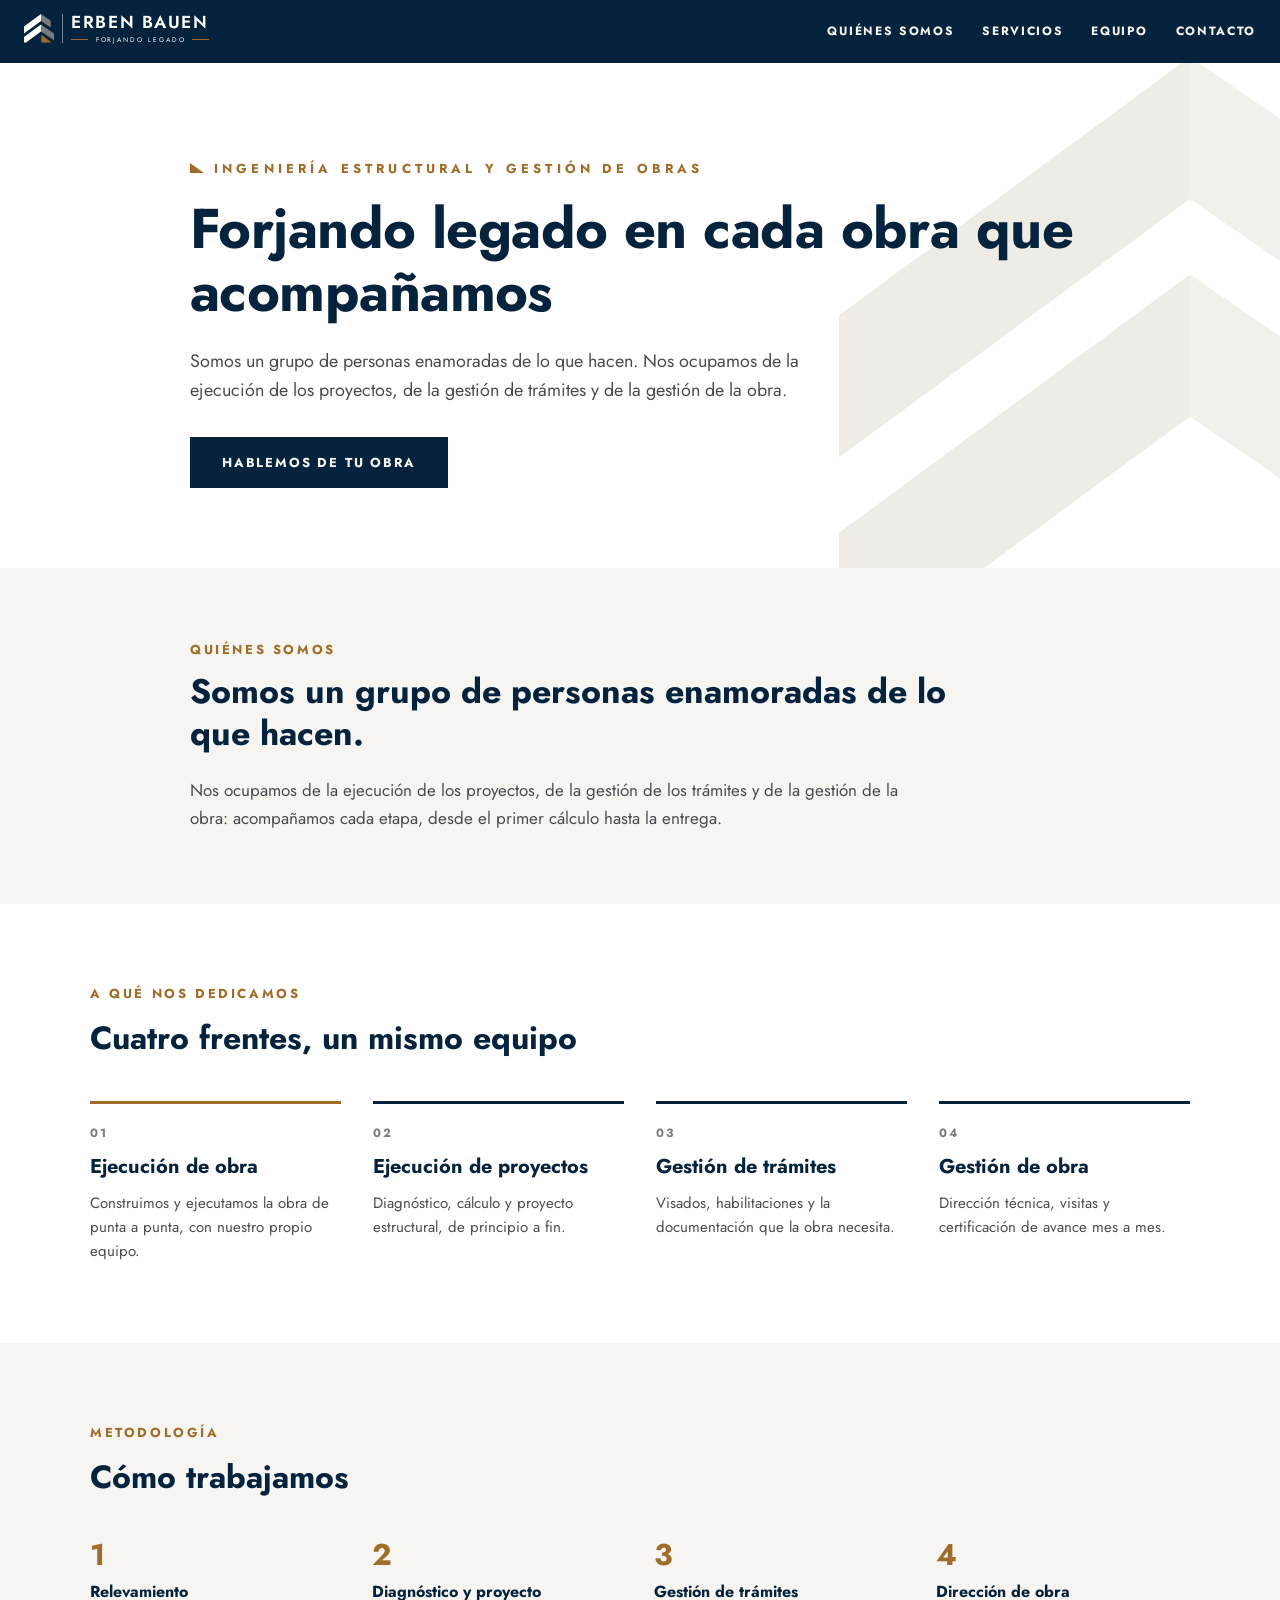
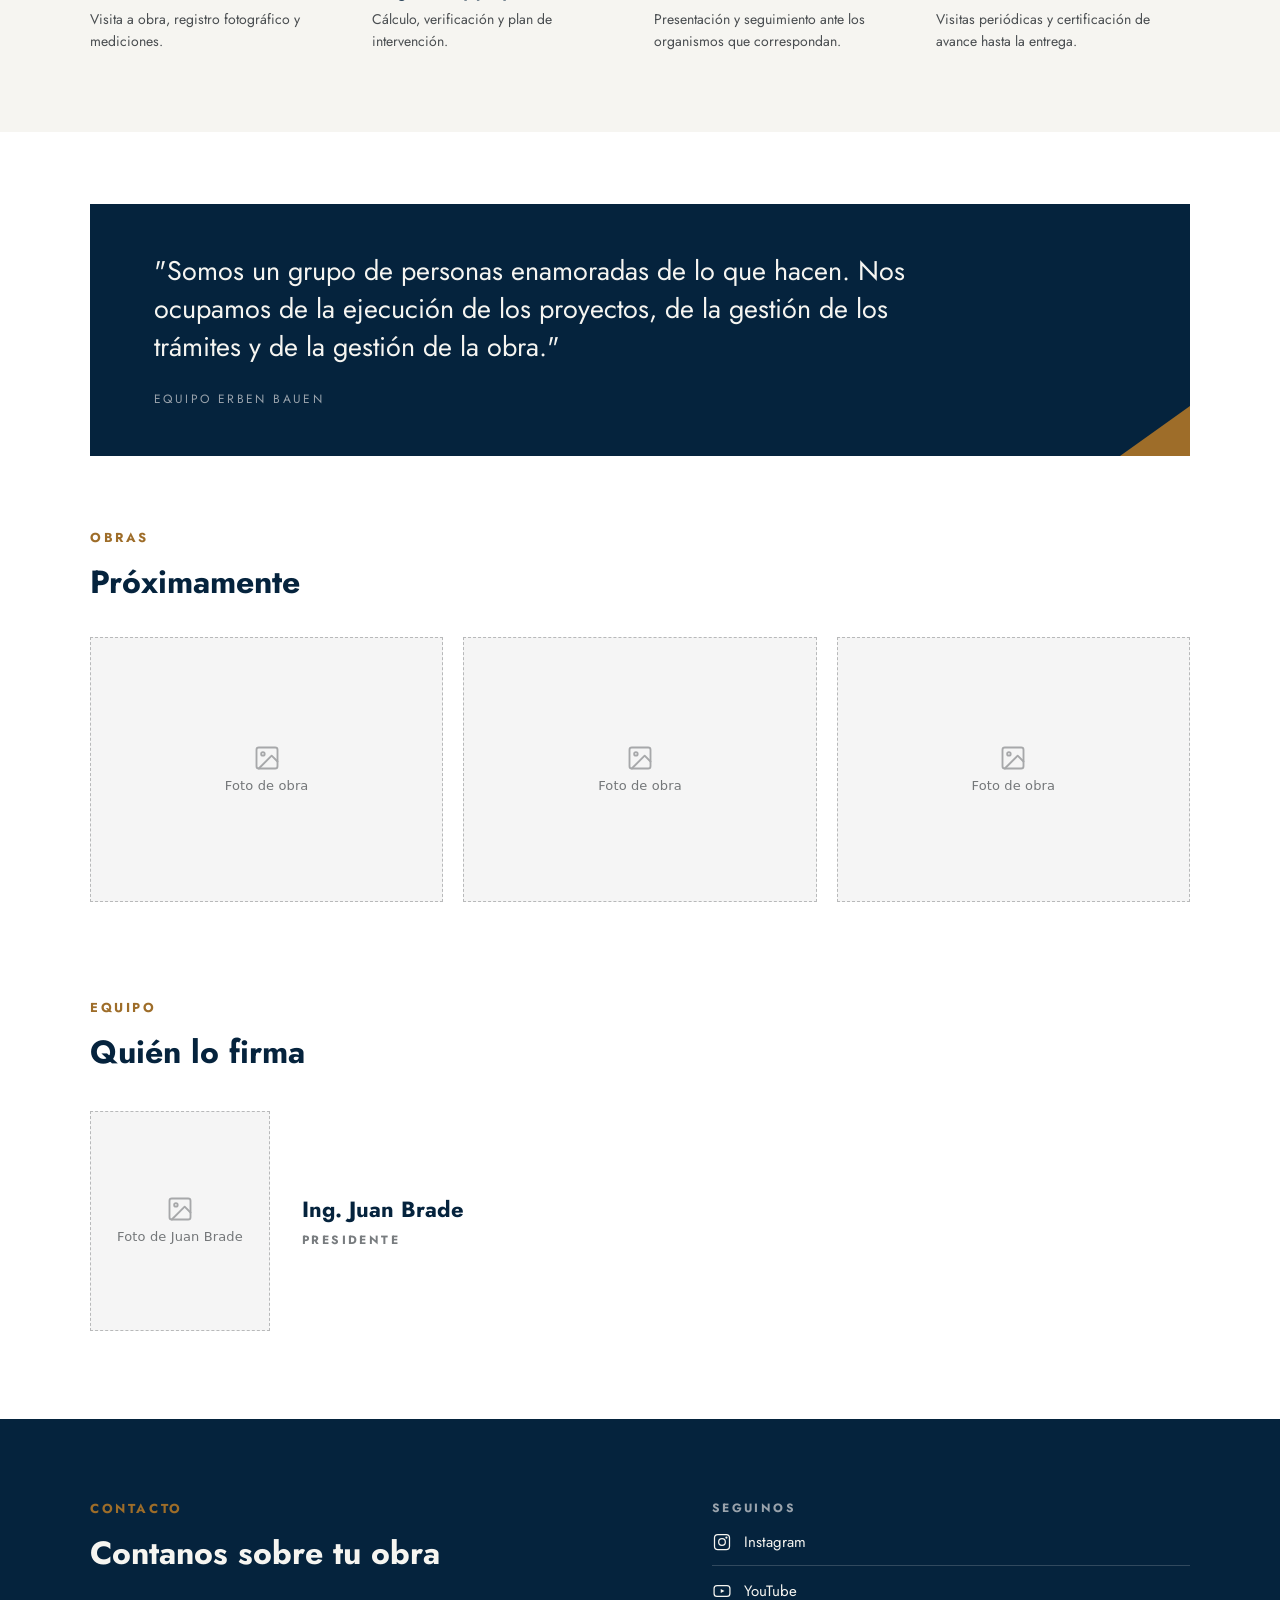
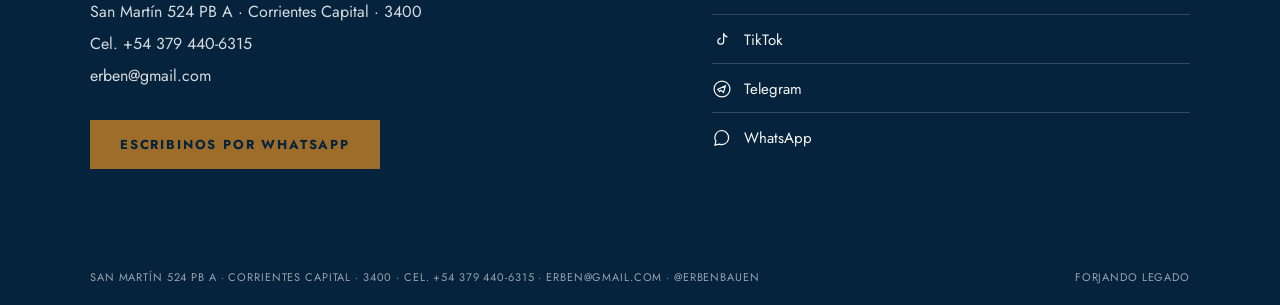
==== index.html @ 11b2f8a3 "Landing page de Erben Bauen" ====
<!DOCTYPE html>
<html>
<head>
  <meta charset="utf-8">
  <title>Bundled Page</title>
  <style>
    * { margin: 0; padding: 0; box-sizing: border-box; }
    body { background: #05233D; display: flex; align-items: center; justify-content: center; min-height: 100vh; font-family: -apple-system, BlinkMacSystemFont, sans-serif; }
    #__bundler_loading { position: fixed; bottom: 20px; right: 20px; font: 13px/1.4 -apple-system, BlinkMacSystemFont, sans-serif; color: #666; background: #fff; padding: 8px 14px; border-radius: 8px; box-shadow: 0 1px 4px rgba(0,0,0,0.12); z-index: 10000; }
    #__bundler_thumbnail { position: fixed; inset: 0; width: 100%; height: 100%; display: flex; align-items: center; justify-content: center; background: #05233D; z-index: 9999; }
    #__bundler_thumbnail svg { width: 100%; height: 100%; object-fit: contain; }
    #__bundler_placeholder { color: #999; font-size: 14px; }
  </style>
  <noscript>
    <style>#__bundler_loading { display: none; }</style>
    <div style="position:fixed;bottom:12px;left:12px;font:13px/1.4 -apple-system,BlinkMacSystemFont,sans-serif;color:#999;background:rgba(255,255,255,0.9);padding:6px 12px;border-radius:6px;box-shadow:0 1px 4px rgba(0,0,0,0.08);z-index:10000;">
      This page requires JavaScript to display.
    </div>
  </noscript>
</head>
<body>
  <div id="__bundler_thumbnail">
  <svg viewBox="0 0 288 273" xmlns="http://www.w3.org/2000/svg">
    <rect width="288" height="273" fill="#05233D"></rect>
    <g transform="translate(48 34) scale(0.66)">
      <path d="M163 0 L0 120 L0 186 L163 66 Z" fill="#FFFFFF"></path>
      <path d="M163 0 L257 64.5 L257 130.5 L163 66 Z" fill="#787C7F"></path>
      <path d="M163 101 L0 221 L0 273 L19 273 L163 167 Z" fill="#FFFFFF"></path>
      <path d="M163 101 L288 186.8 L288 252.8 L163 167 Z" fill="#787C7F"></path>
      <path d="M166 200 L166 273 L263 273 Z" fill="#9E6D29"></path>
    </g>
  </svg>
</div>
  <div id="__bundler_loading">Unpacking...</div>

  <script>
    
document.addEventListener('DOMContentLoaded', async function() {
  const loading = document.getElementById('__bundler_loading');
  function setStatus(msg) { if (loading) loading.textContent = msg; }

  const FONT_MIME = /^(font[/]|application[/](x-)?font-|application[/]vnd\.ms-fontobject)/i;
  const MIME_TOKEN = /^[\w.+-]+[/][\w.+-]+$/;
  function toBase64(bytes) {
    let bin = '';
    for (let i = 0; i < bytes.length; i += 0x8000) {
      bin += String.fromCharCode.apply(null, bytes.subarray(i, i + 0x8000));
    }
    return btoa(bin);
  }

  // Error sink persists across replaceWith since it's on window, not the DOM.
  window.addEventListener('error', function(e) {
    // Failed resource loads (CSP-blocked links, scripts, images) fire plain
    // events at the element — warn only; real JS errors carry message/error.
    if (!e.message && !e.error && e.target && e.target !== window) {
      console.warn('[bundle] resource failed to load:',
        e.target.tagName, String(e.target.src || e.target.href || ''));
      return;
    }
    var p = document.body || document.documentElement;
    var d = document.getElementById('__bundler_err') || p.appendChild(document.createElement('div'));
    d.id = '__bundler_err';
    d.style.cssText = 'position:fixed;bottom:12px;left:12px;right:12px;font:12px/1.4 ui-monospace,monospace;background:#2a1215;color:#ff8a80;padding:10px 14px;border-radius:8px;border:1px solid #5c2b2e;z-index:99999;white-space:pre-wrap;max-height:40vh;overflow:auto';
    d.textContent = (d.textContent ? d.textContent + String.fromCharCode(10) : '') +
      '[bundle] ' + (e.message || e.type) +
      (e.filename ? ' (' + e.filename.slice(0, 60) + ':' + e.lineno + ')' : '');
  }, true);

  try {
    const manifestEl = document.querySelector('script[type="__bundler/manifest"]');
    const templateEl = document.querySelector('script[type="__bundler/template"]');
    if (!manifestEl || !templateEl) {
      setStatus('Error: missing bundle data');
      console.error('[bundler] Missing script tags — manifestEl:', !!manifestEl, 'templateEl:', !!templateEl);
      return;
    }

    const manifest = JSON.parse(manifestEl.textContent);
    let template = JSON.parse(templateEl.textContent);

    // Nested page bundles (iframe targets). Each ships ONCE, in the ROOT
    // document's manifest; frame srcs carry an about:blank#<uuid> marker
    // instead of a substitutable uuid. Every document mints the blobs for
    // its OWN frames — from local text at the root, or text obtained from
    // its DIRECT parent over the relay protocol below — so each frame
    // navigation stays same-origin with its initiator and a deduped page
    // loads at any depth on any host, including a file:// download's
    // opaque origins (where a blob minted by one document cannot be
    // navigated to by another).
    const pageOrderEl = document.querySelector('script[type="__bundler/page_order"]');
    const pageOrder = pageOrderEl ? JSON.parse(pageOrderEl.textContent) : [];
    const pageSet = new Set(pageOrder);
    const pageTexts = {};

    // ── Nested-page text protocol (parent-chain relay) ──
    // Page bundles ship once, in the ROOT document's manifest. Every
    // document mints the blobs for its OWN frames, obtaining page text
    // through a strict parent-chain relay: a document only ever SENDS to
    // its direct parent (which, for every document the publisher's own
    // runtime minted, is another publisher document) and only ACCEPTS
    // text from that direct parent; requests from below are honored only
    // for the document's own child frames, and the ROOT never sends
    // upward at all. That last rule is load-bearing: the artifact host's
    // frame-ancestors allows claude.ai (and friends) to frame an
    // artifact, so window.top can be a FOREIGN document — a top-addressed
    // protocol would hand page uuids to that ancestor and accept forged
    // "page text" from it, minting attacker HTML as an artifact-origin
    // blob document. The chain never touches the ancestor: requests stop
    // at the root, replies are origin-addressed per hop (never '*' when
    // an origin exists), and both directions are origin-gated (on https
    // a foreign sender's origin can never equal this document's; in
    // opaque contexts — file:// — everything serializes as 'null', where
    // an embedded EXTERNAL frame still fails the gate by carrying its
    // own real origin, and a sandboxed child of such a frame is excluded
    // by the own-child-frames check plus uuid unguessability). Shape is
    // deny-by-default: one request form, one reply form, no error
    // replies.
    // window.origin is the SERIALIZED SECURITY origin ('null' in opaque
    // contexts such as a sandboxed preview iframe) — location.origin is
    // computed from the URL and stays 'https://…' even when the document
    // is sandboxed, which would misgate every opaque chain.
    const OWN_TARGET = /^https?:[/][/]/.test(window.origin || '')
      ? window.origin
      : '*';
    function trustedOrigin(e) {
      if (e.origin === window.origin) return true; // https chains; opaque==opaque
      // file:// trees: Chrome serializes the file document's origin as
      // 'file://' while the blob: documents it mints serialize as 'null',
      // so the two legitimate shapes can never string-match — accept the
      // pair in both directions. https origins never serialize as either,
      // and sender identity (own child frame / direct parent) is checked
      // separately.
      return (
        (e.origin === 'null' &&
          (window.origin === 'file://' ||
            window.location.protocol === 'file:')) ||
        (/^file:/.test(e.origin) && window.origin === 'null')
      );
    }
    // Non-empty only in the root document (nested bundles ship an empty
    // island), so it doubles as the root marker: the root answers from
    // local text and treats a miss as authoritative — never relaying to
    // its (possibly foreign) parent.
    const isPageRoot = pageOrder.length > 0;
    const blobUrls = {};
    const resourceBlobs = {};
    const UUID_SHAPE = /^[0-9a-f]{8}-[0-9a-f]{4}-[0-9a-f]{4}-[0-9a-f]{4}-[0-9a-f]{12}$/;
    const pendingFrames = {}; // uuid -> [{el, frag}] awaiting text for own frames
    const pendingRelays = {}; // uuid -> [childWindow] awaiting text to pass down
    function mountPage(el, frag, text) {
      const pageBlob = new Blob([text], { type: 'text/html' });
      const u = URL.createObjectURL(pageBlob);
      resourceBlobs[u] = pageBlob;
      el.src = u + frag;
    }
    function deliverPage(uuid, text) {
      const frames = pendingFrames[uuid];
      delete pendingFrames[uuid];
      if (frames) for (const f of frames) mountPage(f.el, f.frag, text);
      const relays = pendingRelays[uuid];
      delete pendingRelays[uuid];
      if (relays) {
        for (const cw of relays) {
          try { cw.postMessage({ __bundler_page: uuid, __bundler_text: text }, OWN_TARGET); } catch (err) { /* gone */ }
        }
      }
    }
    function ownFrameWindows() {
      const out = [];
      for (const f of Array.from(document.querySelectorAll('iframe'))) {
        try { if (f.contentWindow) out.push(f.contentWindow); } catch (err) { /* detached */ }
      }
      return out;
    }
    window.addEventListener('message', function (e) {
      const d = e.data;
      if (!d || typeof d !== 'object' || !e.source) return;
      // Origin gate first; the structural checks below (own-child-frames
      // for requests, direct-parent + solicited-uuid for replies, the
      // root's never-relay rule) are what hold in fully opaque chains
      // where origin strings can't discriminate — a sandboxed root's
      // FOREIGN wrapper still fails all three even though both serialize
      // as real-vs-'null' rather than matching.
      if (!trustedOrigin(e)) return;
      if (typeof d.__bundler_need === 'string' && UUID_SHAPE.test(d.__bundler_need)) {
        // Requests are honored only for this document's own child frames.
        if (ownFrameWindows().indexOf(e.source) < 0) return;
        const uuid = d.__bundler_need;
        const text = pageTexts[uuid];
        if (typeof text === 'string') {
          try { e.source.postMessage({ __bundler_page: uuid, __bundler_text: text }, OWN_TARGET); } catch (err) { /* gone */ }
          return;
        }
        if (isPageRoot || window.parent === window) return; // authoritative miss
        const waiting = pendingRelays[uuid];
        if (waiting) {
          if (waiting.indexOf(e.source) < 0) waiting.push(e.source);
          return;
        }
        // Never-answered uuids would otherwise accumulate forever under a
        // request spray; past the cap (far above any real page count) new
        // relays are dropped rather than remembered.
        if (Object.keys(pendingRelays).length >= 128) return;
        pendingRelays[uuid] = [e.source];
        window.parent.postMessage({ __bundler_need: uuid }, OWN_TARGET);
      } else if (
        typeof d.__bundler_page === 'string' &&
        UUID_SHAPE.test(d.__bundler_page) &&
        typeof d.__bundler_text === 'string'
      ) {
        // The shape test is load-bearing beyond tidiness: the solicited
        // check below uses the in operator, which matches prototype keys
        // ('__proto__', 'constructor') — an unshaped key would reach
        // deliverPage and throw, painting the error banner.
        // Text is accepted only from the direct parent — the document
        // that minted this one.
        if (e.source !== window.parent || window.parent === window) return;
        if (!(d.__bundler_page in pendingFrames) && !(d.__bundler_page in pendingRelays)) return;
        deliverPage(d.__bundler_page, d.__bundler_text);
      }
    });

    const uuids = Object.keys(manifest);
    setStatus('Unpacking ' + uuids.length + ' assets...');

    await Promise.all(uuids.map(async (uuid) => {
      const entry = manifest[uuid];
      try {
        const binaryStr = atob(entry.data);
        const bytes = new Uint8Array(binaryStr.length);
        for (let i = 0; i < binaryStr.length; i++) bytes[i] = binaryStr.charCodeAt(i);

        let finalBytes = bytes;
        if (entry.compressed) {
          if (typeof DecompressionStream !== 'undefined') {
            const ds = new DecompressionStream('gzip');
            const writer = ds.writable.getWriter();
            const reader = ds.readable.getReader();
            writer.write(bytes);
            writer.close();
            const chunks = [];
            let totalLen = 0;
            while (true) {
              const { done, value } = await reader.read();
              if (done) break;
              chunks.push(value);
              totalLen += value.length;
            }
            finalBytes = new Uint8Array(totalLen);
            let offset = 0;
            for (const chunk of chunks) { finalBytes.set(chunk, offset); offset += chunk.length; }
          } else {
            console.warn('DecompressionStream not available, asset ' + uuid + ' may not render');
          }
        }

        if (pageSet.has(uuid)) {
          pageTexts[uuid] = new TextDecoder().decode(finalBytes);
          return;
        }
        if (FONT_MIME.test(entry.mime) && MIME_TOKEN.test(entry.mime)) {
          // Strict artifact hosts allow font-src data: but not blob:.
          blobUrls[uuid] = 'data:' + entry.mime + ';base64,' +
            (entry.compressed ? toBase64(finalBytes) : entry.data);
        } else {
          const blob = new Blob([finalBytes], { type: entry.mime });
          blobUrls[uuid] = URL.createObjectURL(blob);
          resourceBlobs[blobUrls[uuid]] = blob;
        }
      } catch (err) {
        console.error('Failed to decode asset ' + uuid + ':', err);
        const blob = new Blob([], { type: entry.mime });
        blobUrls[uuid] = URL.createObjectURL(blob);
        resourceBlobs[blobUrls[uuid]] = blob;
      }
    }));

    const extResEl = document.querySelector('script[type="__bundler/ext_resources"]');
    const extResources = extResEl ? JSON.parse(extResEl.textContent) : [];
    const resourceMap = {};
    for (const entry of extResources) {
      if (blobUrls[entry.uuid]) resourceMap[entry.id] = blobUrls[entry.uuid];
    }

    // Artifact-host CSP (connect-src 'self') refuses fetch() of blob: URLs —
    // consumers read these Blobs directly. Survives the swap like the error sink.
    window.__resourceBlobs = resourceBlobs;

    setStatus('Rendering...');
    // Page uuids have no blob here — they ride inside about:blank#<uuid>
    // frame markers the pass below resolves after the swap.
    for (const uuid of uuids) {
      if (pageSet.has(uuid)) continue;
      template = template.split(uuid).join(blobUrls[uuid]);
    }

    // Strip integrity + crossorigin — blob URLs from a file:// document inherit
    // a null origin, so crossorigin forces a CORS fetch that SRI then rejects.
    // The manifest bytes are ours; SRI protects against CDN compromise, not this.
    template = template.replace(/\s+integrity="[^"]*"/gi, '').replace(/\s+crossorigin="[^"]*"/gi, '');

    const resourceScript = '<script>window.__resources = ' +
      JSON.stringify(resourceMap).replace(/<\//g, '<\\/') +
      ';</' + 'script>';
    // Inject after <head> so the DOCTYPE stays first; prepending the script
    // would push the parser into quirks mode. DOMParser always emits a <head>
    // (synthesizing one if the source HTML omitted it) but may carry
    // attributes through, so match the full opening tag. slice() rather than
    // replace() keeps us clear of $-pattern substitution in resourceScript.
    const headOpen = template.match(/<head[^>]*>/i);
    if (headOpen) {
      const i = headOpen.index + headOpen[0].length;
      template = template.slice(0, i) + resourceScript + template.slice(i);
    }

    // Parse the template and swap the root element. Scripts inserted via
    // DOMParser/replaceWith are inert per spec — re-create each with
    // createElement so they execute, awaiting onload for src scripts to
    // preserve ordering (React before ReactDOM before Babel before text/babel).
    const doc = new DOMParser().parseFromString(template, 'text/html');
    document.documentElement.replaceWith(doc.documentElement);

    // Resolve page-frame markers: mint this document's own blob for each
    // framed page — from local text when this is the root, otherwise by
    // asking the direct parent over the relay protocol above. An
    // unanswered request leaves the frame on about:blank, the same
    // degraded state as a refused embed.
    {
      const MARKER = /^about:blank#([0-9a-f]{8}-[0-9a-f]{4}-[0-9a-f]{4}-[0-9a-f]{4}-[0-9a-f]{12})(#.*)?$/;
      const needed = [];
      for (const el of Array.from(document.querySelectorAll('iframe'))) {
        const m = MARKER.exec(el.getAttribute('src') || '');
        if (!m) continue;
        const text = pageTexts[m[1]];
        if (typeof text === 'string') {
          mountPage(el, m[2] || '', text);
        } else if (window.parent !== window && !isPageRoot) {
          const had = pendingFrames[m[1]];
          (pendingFrames[m[1]] = had || []).push({ el: el, frag: m[2] || '' });
          if (!had) needed.push(m[1]);
        }
      }
      for (const uuid of needed) {
        window.parent.postMessage({ __bundler_need: uuid }, OWN_TARGET);
      }
    }

    const dead = Array.from(document.scripts);
    for (const old of dead) {
      const s = document.createElement('script');
      for (const a of old.attributes) s.setAttribute(a.name, a.value);
      s.textContent = old.textContent;
      // text/babel scripts with a src: read and inline. transformScriptTags
      // does XHR against the src, but blob:null/ from a file:// origin is
      // silently dropped. Inlining makes it a plain inline babel script,
      // which transformScriptTags handles unconditionally.
      if ((s.type === 'text/babel' || s.type === 'text/jsx') && s.src) {
        const pre = resourceBlobs[s.src.split('#')[0]];
        s.textContent = pre ? await pre.text() : await (await fetch(s.src)).text();
        s.removeAttribute('src');
      }
      const p = s.src ? new Promise(function(r) { s.onload = s.onerror = r; }) : null;
      old.replaceWith(s);
      if (p) await p;
    }
    // Babel standalone auto-transforms type=text/babel on DOMContentLoaded,
    // which fired before we swapped the document. Trigger manually if present.
    if (window.Babel && typeof window.Babel.transformScriptTags === 'function') {
      window.Babel.transformScriptTags();
    }
  } catch (err) {
    setStatus('Error unpacking: ' + err.message);
    console.error('Bundle unpack error:', err);
  }
});

  </script>

  <script type="__bundler/manifest">
{"9b14d7b0-ea0e-49e1-b994-668e020258f6":{"mime":"text/html","compressed":true,"data":"H4sIAAAAAAAACu1Ze2/jNhL/359iqutVSWHZkh+yI1vJ5bW7KLJJsd27w7UoFrRES2xoUifSjt3E3/3AhxUr62wu1yBocQ3giDOcN2d+kuzxV2dXpx//[base64]/xky0p5xJ0UqEcF7JYcIpL1/Vo1wVPCtRka9e06soUEJY9pou8XSKk1c6TWNy42q723+z6U+p+DSZs5Tih/PypYxyKQsRtW1DZ5xnFKOCiFbCZ+1EiM7RFM0IXcXfcSGjmyyXf+v6/qjn+6O+749C3x8NfP+blIiColUsblDhmBG105iSBWi3sWOFIsIoYdibUrwcAaIqUSLxTEQJZhKXI/hlLiSZrjyLHhVfBemZeCL3FDM5L1fwlsucJG7TVRG6TYGY8AQuydTKC/Irjm5voeRcfr+E9bpYjkAHkGOS5TJSwNMAGIvEI1NYIDrHsXN7C0T8IFFyjVNYrx3ICZNeQVGCc05TXHoLRLWYLOdYSRw2AAB25WsSVf+9lJQ4kYSzKOF0PmO7889QEfmtbh/PrFUV3SIDhasnfBk7PvjQGQ6hM+g6YKBVhTJD5fU/TbQ6tYr5TjMfhDWhPLkeAV/gckr5TbQggkworlwCjAskc0hj530QdsGHCx+CjrkMQ7hQzDCEHx2YEmqKkRzrUozbSvMLhjr9AYS9Vt+sgq6vlrvsnfwX9gI/UDF1OuYy6MJFcGCvajscPD9GbVOVOBiGraFZdvodtdxp8+k4Q+j4vtIOTWidsKsXNTNvd5gZt8Uiq4gX7K8eno1M90SB7/91++C3vOghujGjosYdKJYSl55F6shv+QfKkL5DqUFLPuKlhPV6BDc5kVgL4ojxmxIV2zMZKC2Jl9IjLFVjbiw5h+cfTs4v4eT47+eX43ZKFltxPZxRQXmG2HMG9Kky/k/1+qxmFC+jYAQbhFGQM0HJdVbyOUt1kT7MKbaHXUvxS+Xv7Sx/V4V1X1a/1XvGcdTr31Xlf3P14bvjy7MruDh/e3x29VR8vyXVh8fb1ud73/jVbrWsRHYj9jtekl85k4i+DGg/3g293p/o/Cc6fwGdLVAUVRcJTKeRkCWWSf7ZjJyRxecj8mywt0Cl5r9AaUpY5lE81cgabrXr6wH87xfMO38QMO8O/3/R/D0qr68YXT0Ly18fil8IiF8Whl8ehF8egl8AgCv4vW8l213jtv1iyL5ly1WBY0dNiN5wIEUSeWni2X1NFiUvROzcfvPvOZejr4sSq1YyVGS5uo0sqxf6TbM0jWTZnaG/tnyKVnwu6xZwSiQvLc+y2HxmVlaPFwrZhRX6yVyFeSGtCebVI0+NrbrZrH62nBRP0ZzKmttdBqX4uCpwTcy1cu6de+/OvXOVE9eIbPKVnOEXylaDXk2M3tfYchharGoMDYs1TsZp+nQlPne2qw5ayr1zdSDunavcu3eudureucrVg3poqNnqmMeLQlg9tXqUQdDfWCRswwsrJ0vLCv1NQ84ZqWdYLJ9Kj81nE1zW4zc35SeDn3BO8UZuZwIKph93XdPXYJ5wJiR8vLo8/wFiuG2AvQnCLaAI3L/4/U63e+Y2YaKo3kHvrO+7TcgUdXAennUO3Ka+IdaEyznFNYmULBQ9GA5OB29cWDcbAPp0K0dv9N/GkRV8zFEl/IijMpugvU6/39x8Wr3+vnWrmimC3flVVFajHs2vYtj8LG0c6XZ9JL+KymrUo/lVDOvI0saRmof7jKpSTGrU7kJWjMdOzNKwbqxHjUZCkRBwymcFZ5hJwEuJWSrg7PSCZyTR/VNiluLyH4iKvX3NUC2lmsxgNMQgcyJa+h7Qsry7O6jAb7SloqR1b/60paOw72elondaul+3lcxjRwyXes72tjQrlICjI9jbxBPHsI23cAShDxEEQX9/f9tuiSThEMO23iZoOAK/1VVqfqs/NFollvOS2RLA/Red0U4LzUrs/u26LrkV473w5uGtLqrvGBshgy3RdtntO8BXcQxTRAXeiOoCReayzXsXwXsk85Z+Pt0zBf4W/NZBbwjfQuD7+9BWl42O+RZ4p5Kp4i6l5DgC2UJNSE7UYtKE5K1aZE3zPK7Wqm+b5ulYkaprm/q1TlEpWWhTa1X/dWPd2P41y/6M1Ta/sv0HhnHLqH0bAAA="},"444c4d41-3cc2-4905-aedb-a9e0668a9e6e":{"mime":"text/javascript","compressed":true,"data":"H4sIAAAAAAAACt1963rcNpLo/zwFxPHYpNRNXWI7ScttjS3JjhPJ8khyMrOSRmKT6G5KbJIm2LpE7u/bh9gn3Cc5XxXuIFuXJLPn7Jn91lGDQKFQKBQKVYXC8jJ5v/1xe//N4fYWGVbFhCRxt5rmdTqhy6yKlxfDmpH//s//IklB8qImNEnrkOzTwTTNEnKV1mNyFidGK/L0KRlMc1JNc4KVzsJvvCmjhNVVGtfe+je+H5D+a3L7DSGXUUVOTxM6/FQVJemTvcE5jeswocM0p1BGq/pm3az4sagmUSaq+8XgvEMu6E2HXEbZlCLcC3pD0pwUg3OyoYEbVW8JzacTWkWDjPZIXU1ph8RFPkxHU6vsqkpr8zd2QWYB6QHwowt6c0L6vFSjWE4HWRq/S2mWzEPQGQevU9+UtBgi8gv9PvHYzWRQZB7ZwKIl4nmkZwJa/+YbQpaXCcxRRaO4Dmv2DSHDaR7XaZGTEa33odgPkNAERshqsk/65CrNk+IqxM/[base64]/UdZUOpjX1PYSPULyAbGwgktjEJv2tAFPTSZlFNe2RJA7TPKfVj4e7Ox3x9Zz19Kg21J9hTa/rzSKvaV6Tr1/5wvA82YqPQf3AkeCvWYMdxbwc0uvaZ5UzJ0VJ892ojoExll/BTPgbvWN29K/XJ4vBxuvlkF7TGJsZ86MazZ2mOCsYJX3glTCLWP0hT+j13tD3Xi1DH6/N6RZ1+33SXYWR8t+vNGphCq3n9iXJK7pjWRpT32lMljS4o5WTMKP5qB53eF8WeyQFcCmsv6293U9AusoPQqThu6qYHNRVmo+AIB3iwRQtj+tJZnPY/2Ye/R/mSjWaKrqSjIkshr8ljhxuD8egaMJ/csiEZLTmIBP+u65u1Nh4OemTnw72PvKpxP54zRmJkf9l7Ud0OtP4ij6+fpU7nCjATa7A7d6Dr2+qKroJU4b/9XmlIPj9nYtVPDiXDJKYfCTZpw81wify59OnEkuruG/iumF/6zWWXUVZTfrkVqAzLCri8y8XpBhKFeeC3jDY+Y0xAr0ujlZOOG2eeAGCOro44WgeXZyYA3QpYsKFdoFYy2SDY+TQrIXzkvhjNMHF/Cmqx34Z1eM8mlCJIHISUpOXczZv4SpY3jQuEvp5/8NmMSmLHHa9spWtzMkaRCgay5CVWVr73rIXhGVR+gH2tF8UtWctUagfVrTMopj6y8dhEh+HIHSeLHeI5wXmJyjeEOU2tJmxeQ+KQqhRoBK8fXOwfbp5cED65Izv+SzuIsRxkSW0uh1E8cWoKqZ50ouLrKi6k/TaT3PCqtGgE0+riub1Jnwg3/+1U1dRzsoIygQhCBkUVUKr3mp5TViRpQm5B8yLlbvgdKsoSaest1Zerw+K6y5Lf0vzUU98HBTX68UlrYZZcdUbp0lCc077v13Qm2EVTSgjLO6ycZrT25W/[base64]/9AOLUqRD87jlohdyopuDf6pHNIf3jZMKsTcR0KRx1bssoSQDF5+U1+b68Xh8Wed1bXS2vl1fD52SadidFXrAyimlH/SUR4ux8Dy7fuYLlqqiS7qCi0UUP/+1CgUaxuSyTlJVZdNNLc+C47iAr4ov1qzSpx701Olkf03Q0rnurdOIKIYnnJa3qNI6ybpSlo7wH6lR3UNR1MVk3aMr58MWLjvz/8NtgvSFGsdZKB/4vfPFoKdkQABLAlNGqy1BfxTlvo8c0rygrskua3MIsdYfRJM1uenPmCKvgigm/f0Enj5qzuZvBgzlw1YVgU+jb8lpJIcGAK+Tb8loPe1ywGv8bMcmprnTWlbNilMZuNSXV6qLsAWtndFjjH7918XzSW1t9/t3z7799+fy79Ul03eUs9XIlHru4vSyvyeoKzKomwF8GKysraytiSv8yHA7F2ll70Nqx6fG8vF6/Gqc17WKlXlnR7lUVlW2SmA97eZHspjBgRj7tf/h4eAoqxc6Hj1ytSHMSlSVbvqID0JcuuqyORrRLr8uiAjWEHE/XVlafkwtKSzIo6rHAChqymzwmYPzITMtbRUdRmjMSccMbYTUtQ7K4zPf5CU3SiJRVmtdKV/tbGY0ouSWTqBqleY+shC/iybrQyghBkxjtEDSDkVvCZUGaszShPRJdFmmiK/8FMCmKuqP+Iq8Vm5BbImQAiaZ1oVstdsiiktnwZzSsaaUQJBxhvit3o+R8yuoeoddguiLdKzq4SOvu/CoKCjBFUhVld5hmNa16BGaJLKQTIHaUG8Duralgqh2gm1CQfaT7ww/MgmnUmFZ8syDhysoquwdeWlNevRsX07zukdU5YIdplnUnBcwGcMg9YEFCA5eBxaWa5jlshiZcFAapg+9KG7IzpbyfSdPnu887O6ef3ryXOrMHe29nUCQ3t1L6g0IgOG1lpthF/vFa8opZf4ZKujqiQD08pBSVaU7rkEzb1OCcApo8HGJIH76EbUcWPJ0ap4aNJ8tpWFNW+ywa0i08wPgSTmAc08yzDjF7AtvI5/0dQCiEs8nn/Q/YIZ5jBAaKgM7hWhNUHW+c45hCpXFuM/BlEk0TSQmveSZjdx/1mT5vWh0CKr4QOh1hGErEdNhWNGVhaLOBGvMgzvvzLFnc5tw3bLLWgVswBenfyR/[base64]/ooasPmwPhzSunVlX5JsOwL2C3wRU38/xZ06WyGqgmRDHErLpgIVRkvhsOjA+CungdmK1SmhGa+o0nCn27JCjE/VB8CEdRtOsZuY4d+mkmDOYxLDtEde+l+YCFzTK7dI6gh3gdhZY6PLal6TvVt4Ijy5ONkKB0brRBJj0Eg2DoHSRlYAk3DB4aYzSJVRiDtvpSlNBVB77+6i83YJvS9KkAz90y71LWlVpQhkfVeuyVj64vu3v04tNlonlBN0GJj/Zn+RiDSuaJ7Tyx77NuoGATDNGdft5lTvEWvti7HKRuAZBel1W2iD4YWv74+Hp/jZ4hP519Kb7H1H3t9MnJ+Kvle4Pp09OFpelPvTx8+7b7X1ZvbtxnCz5x+FxshRsPFm2lRp+YvQvo4x1SMMTBUiQPtEOliCsq3RiUnQB6qjdk3OI/gofwayMZmzfAys3FuHohJG4S1ZFhQAr4JGQ/VpF5a/jIqMIo2mOtzFHeNzLtNoh3dWghTvoF9InwzRPDotyh17SbPvLNMrS+ob3YCD9xRVJGSyYuT2udAj9IhxizgKv7mwoW5ElAFCUgiIaCLtKQTfy8au5kGOwYXn9ft/rGStVkAaw7fdJZaxPXn9hbv2F1vp3gLdqiyU7D7RR19Q1G/yx4Ck+Wpg/vUFgsxdvC2ESujn8aqs1jDJmVMOfbfVAO/FaVEK71jTnwSKJN5f/1Urk6r1gZVH543QyoFWD+4yl8bpP1mBJWHR65j0DGWiR7pkX3L22RO3GMmosnBY/j5gLPAro+WgeBloXrnEySmiJh5UVwzsF5SmWkZS8Ig7u6yRdWrK9VDiQVEmUgENdWpIchrK4UTHwzNWDTbpdW/8U2PX7sMM1GaT1nCT5zCLDfBHzu2nh0EH484mY1vRk3SBQzEd8hK7N+H46iSonZv1A1tdEUvUNOiFriiZ9s/2CwY4pqFknspI5DQAtJa8FHFG5a1RWbG4WL3hBABSo03xK7SlcsIVyKnertvoy1EIRkSyRNd3zBokh8qnfB2c6/9NraIO3hBsKSdoBSLM7OEXKkFnL7usuLGsLBoVd4BhO8HgjdQFzE4ZarUIIeCqeVjxYjIHgRn/1hqhEelh+BO2PVk5OdCNgRFEqmRC/XY3TjMK8WQx6xxoNrTnng5rIEfG5QhYJ3OHJ2W+rtPyv42RpOXCmf9JKAuwWSYD/[base64]/IF8IIiyYlYZMoywgroxyjYC8wGLbIR3gyZtOSTBGRq0HlieAHMWCPePgXnI8Cie/+m19Pf91/8wkOovhV+KRwbFV0JXxUIvhIhLDKb/hTfgLrrPEJfspPIHaMT/BTfhoWhdEZ/pSfKqO8koUmHAVkbAIXhXFUcpuz/CIKgAYzc/SfP4rxi6AXCFzezusqpSL8S5RTUSYpBpKr9P2jiw65PMHT/dFlh1ycWOTd/gVk365B3yKPszS+6BGvyDfhL4FvkcfjKB9R/gH/VF/SvJzW+OED/KXK2XQwSfmHA/xTfbmgN0lxleOnn+nNVnGVm9+mpfzyuTTLy4oyJj99gh/q66SYMqpg7sIvCyp+F3DxqwEZv9EcPSDy8zb8tGtkNLqkusYO/FQ1hkU85ai9g79U+SCbcqhvs6mGlxTTQUY1pbfwt0NvMK5d1xOaTznR+e9dmk9tvCaFidZuYWCF38ELrb+DXcP5LiaPfzbmTzj7FFU/8d8WXUUdQVlRw6Ct+K5wFDUsLEUdPQOikj0HopaeBVHLngdRK47ymGZmtU0scesp2ohaFnVkHUEfWcWg0KioVYdlPa04Yu+LWnWKpap+VrC2BjsFm9eiLqbxmNVRxXE4hJ8H8NOuQfNEf9/OE/uroj5+tmiP3w1qYQ2HVkkVjTQKW1U0sjGA7xIB+Gr2z7/JieVfzVmF73pK4bs9n/BdTRJ8tmZI+fs0em9kkY2jqikRVfVMbFUt5ZW0636QxZp+yo+opkCVAGRTnMO2jCF2/kbv6F+vvWcnX72jf3kni97XZ0f/enay+CxYVD7GD7uf9vYPTw+2d96dbu7sHWxz8xrs1vt0tH1dig37lX/d5T7Lr0ks/gp8jyyJ7paIFyy/Fvh6o9Qz5b9WF4Txzj9mgX8UdX87WQJbn2HwO1kM/GO22A+WR5ZFj2sgm6BmQOQx88HBKLU9aW+F0CQZoii2e6trGS7sn3YIKzskR68L2MXAjF6SJVOxWcLPOuQREV0edYgfY32vC6OPw7rYKa5gRTEKRzKweXEFo3EukmNg1MIe/oZTSQv2bbNjDqLukIgj8wqQqckSiWAqXr9alr+9155Gp72z5Vdjmk1o7R+zr6+D5VHaId4r8Bxj6ZNV7862x8u83jFbfC3aLqvGr5227dNoGAuEr6SiUdYhUZZG7MQI8W1oH1rfv4OKxGRnz3+1vBEAdaAPIJC/[base64]/gUNDyzuwg+07OlSee+mLsHq7i4YQIubBcwoFryxQG/MtaH3pCBQgom3tNYJNsPVoVs0XC8CPkcQqILBkpbdxKCVuompOM4awmw+0tyT3zX5ldgzFJZTxuMGQqPcGMXLQN7MDB6IQpqLWzBJMWmYZAGwXkpdbspd4I2QGlLBQW9dYzxRlUZdftXB/YTz7AWBMT3zJkhHdbjWGWtiYiCFFwgg/Cd4Uw1brbKAqUbDotJNYEd6V1RzGljoF7nXgrk6s/NbuRB1VeSwF17Qm6O1E3t34sVi3r4N3MkxVi2f9SO8dmuKZD7RJ23S5NZs37GZqKO5Vd2+AY3zx72Dw9ODw3/ubJ9+2t/7BOrw8iL52+npp8/726enZHFZGaSOuMoqA2ilCgths/LvCoLn5I+6kMdOj0dTy194jUD+wKha+YNH38lfIg5XwQNFflhUE9DTOAGUZBzjiY0jdgALysdlZctEMIT15S0r/C6EErq30eYvVQXRuieqLQjDor6kZTTXt7N4Yc9xGC5EWdZq9RRKyHTOlS1uKmpR6gCeu7vh+oF19Fg93JR3LjOE4wjkzCAaBAHgaYV9WKxn3SybmhfAYHg9Y9htusahCOVCJbdtN6vLzIjzc2OhZCSY3GKXlxdIXjA6GVW07JEkrWhcd/GSbxd66EaMpaMcGmP9usz0FWBD95bHD7071mX2UTvtfB0GWUeTEndkZ+ODbRH+ObwpObd8hJLtne1dEBof97a2TemL1VnzyqjYGjsyEAPQWFoKGuLDYJ4Y+Abh4cUS6JYFAk8Z/jgLAFIobv5YcV0YxM11h6sou8BQsYrmZn0xT2YrHvmC19m5IhTX18h6EhzXngZSexpgNR7Qg5XhgxwWBxaenkZ5XkDsF7jBrKmy42iweoPDLOy5ymSyl2isVBhNrBOOK186AMWPRdMg5OHZvj/go5DiITAF68HOh63t0w9bp7+82fm8rUJ3Vro/RN3hye33sycqXGdre/Pn0829j4f7ezun73b2fpW1fbjfMfzK4u6wqOA/sDVps8JXuREHDqw3n/+hQMjF8ZVfF/6KMuqrOnd+5f8JnLiglG3R+GIXIsAPo5FP1RkcXUlZCMGi2UetwKk7BG0xGDLUoNHMViRo5lyXjmWwcBeM7N1RVgyirMvioqTiKqUXNPpv5QAYjOIC2ipiyijlqjJEnWXzGMG/[base64]/MekyoGU3hdAgN9hZu0YNoqNrViHU5nS0aArEI68s0q6DA9ZVC25JLPIUcIJagSItxERHpEtJqCxq/4LHPjzcSqMCX4FeG+nFrWpnmBvEKyZp0r1iPVBInK89/TWaXnvrDaDAH5zhMcgY+sDj9opZVVRgokKnEeyL2rtQsnMRzbLBEe7x/ywRj+MXODg4gSSN0NdbXOOYeofZ6QHsU5hB/4X7mFkje/6AM55QAUCEgWfctjzVEfA7fmyuCsCruRKiUfD7kVEg2xcRwn4A5XTgMkf9vmVnjmjhEnaLhcaWzFG4xL0E5C3qu5fWWB8xpwgBIscvVeeaUsjUyE+X7Uc3Db8lPQJXbmAX+zlNmC/qpsnP9Ibh2V/[base64]/vEBC+/ri2uPuilaqYSThGZtjZT2avenL4Y5PRp15IHPqiH17auoymnyY5GhSfNOtclgnyr/rG5N+8jWV+PI0Qy5mQe+boSnp+ou34YH1hzveAUWNbQyjN0aF3GEvlFCjtcya4DI0BYv6LPIaAg1fO9IX7E9IdBRAw19+MUdi0hs2heLZnT7fH1dC4Z1d3nDjFFf13NN7KqC0AlAc7LrEy9oWS6OJby+rk3haBvuAd79hnvTbC8lFb1B6GPp52oTPeITCiAykz/DMDTM/qU8uNq60YKPbgA9vtKNamveAiiNnZNfsOkbF2zcSL8FMesqkcTH4squJeLspIUEwqk2gPdaTAmQRrGoumjNdGAYN3KcckI8iCHzOo1yIbJTSNwlrK88iopnJiBWZgJPk9aAfHuLbFtK7lkiHpnNPKeipYfZoYfEXcpOU2ADp2hOpySnl7SSk5XIi/B8A6YJiRihk7K+sZFzUGthcxfjdjq30fgB9BWZMBrElWMzCs2baRYDGmsiZb9EWZpIccv1IztJ1qXDOmo4d+3qKezql3Mx4EsAVQedsosXeoOiyGiUt93JsLoXBLyPaEApaUy7NOxonFLtotPaeS3pmaWsfk9BgpqG+oY5A6opu4WpGERMXCFuNImYaJDWdOKZbcCa/[base64]/MkqyyXR71WgWLq5ZY8uYyyB4gTdAS2yhOY1328en+/ULiMsmZj3rsEs6Ci6k18xNegJQvhAyTJA8XCJXett4oEU2OCVSwRf/qUtAqCSzGkBjDpmcNT6e9k7FZOMQanWcUmWDtntByGLAbJ52wXGFrB783MtaXb4plCDBiEozagzP9ugLKOt2WGtuNG11Z0h2XiBlfEHEa18hu0YWFVMOBx3lWg25lXfm7jXseLrt3muCCNAByYG+M427JT/jkLQQf0MHUtgHDjkmbA01OJaE+hbH7F2enxSbJaFaxGh3lPk29jnjtdLZ1AuXTlBmFZ/rX/eoT+a4OgTXs/[base64]/XN2/bVm14F/vPH1L1+fBDLt1BRHfs6uMXX0OfP+fxTskDCPhxB8SFRzsPxL6Av9P7gZXN+xF4wjptPzSAdzRXN11Z+soJNiAVi2kdHbjuBVYcoXP9MbjIswoD992ua937jLDz5XhdNdbOi/Q/zYM/vcmLPHNdhZ+ggM0BsYNSTToTu8/zbNE0wAqJeRbYLU9klzQYD50WgdWEolJFpq2a6msFMBkABrAFFBJGdFlGxf17TKo8zna8qfBh0y5ems2/KMXMoYB+KPuHemZT9v2fZ0wqdL4yorCiRlq3D2DeaQQ9ZnxpbxCCVDbxfApGIcvrWJiAHZOAuF1GgOolK2t/aG1vab4IGXJm1z2jlTkJ4JmqsnoTiSy7l5jxWACzpGZeDAttq8Xq6TU5n5vg54bN/vU4hscCBzSgyJQumzMU99c6xU0F332jAEWrK2ocYxrsBp3CGiisi8uMQTEVvM0wd6JyoB7SebTeUMc6byDciYEyXoyBmsyjMSY4wWalRRmpPbW7Sbrr0Eg6qwoE6KZJpRSFLISFRRbWGNRKo+Ak6Odch0SyKS4YWvDKp7c6aQP8XSnEelMI/lEjbOu76pQ+KhX86QcWfcmhnCA96N3031mnA6Gef/hmlSdzPmieM6sqhDyjGwT6kTDLQq/hrCLcyeOIKuG4JNm9l/5Lc0rPQlj9HMDfVbK2kY0e0UQopIvvIOUIMy6gglzDHuzNW47zkM2P6Rxkh1sBn5X3B6cNDXFgsINz2YY778v8XVPf1MyZ/I241D1K1NPfM49dDoB7ePB6A39jflIQu3Cv1z3plLyNKf6Y0RFake2MmFXQb/hHgBHzizeW8vwftlUMlOQfkmy3xv0XTMicwgiXG7RtEsaWjPZjXIXGJIRlNFAXnCe3eCafEK0Brpkxfffr9qYO2kJmJ2XiJs4Y/XyKtX5AV40sZrZInAHEbVZpHQN7WfBuSr3ByV7iK0tSVIEgO+7fEaef0aUp2EdSE0nm9fWl7+j9u/bO9jJBHEYPy8/c/trUbKDB7oKoLxQZOOKhqRAtM5kDqtMyqyVsC2dRkxkuIbFOQyTWhBommSFg9JhfFx7/BUpO842N7Z3jzcwxwfvbyo8bovBJK66T1OxGWwDvfWB3aG4dYYB4vD4CbmIYaR6FQUR2Zc7Yk4ozqBXb/3IMdT6u/l2Y1xaMGoWPPYAtp2y8Rg6IPAmKeDypx8qy0kDJQT0Do20JuD6XCYXkPmHI3TBvG+4p0Ge026J+G77sXMM+vBbZXmIc48cv3PHLLud8c98Ej1xwyNPfEUoJqIu1XTP2IVlHb/u2yC3EbQ3MBFfBk39qvLPJcOEAmFe1BMtWZM4wtM5/f0KZkfkQHAnRZg1QFly+A98iiVwL7xN3dTlMcE8Po5RZgv1QJzImPS33LvubyKSrx5W+VYrteOfOwsDMOHbr/2lqnvsuLrCzolEtdv4CSxAx9wJ4oYM+VcNUXxwDdiRQTrgUu/HqesQzzxmtr6XXUw7TwEBWjdZXlxkbyN4ouuyP5B6gLyDildQSm4HUirVEdZBicVfB5AYQi5suULB3N65vZ1jR4Uh3KB8f/i5Rdzh2a05qmOeebrDokHRgJ4AMChIvfrn+DvojWStNHcBD8sqph+xm/+g+BaDWxVQtBoK01QDCp4ze+i/SmYTD6Z0+pU/TXNss+QBqcBDWbscEzJMIvwbTXYv2HG1EuDnE0ZifAhipr4E1qNaEIgW4nQ6dR08bq/RBkzaCBDcY3ZmFn7Mxg0tmIksfloo3PdDGp1ozzpynZdg6cNuT3MhebyTtRT2sbWJvahjv+es2T0B/RQqp+Mxxgc5+tS2AvpqPyJkABWZy19+lR9CL5+VeXrz7iyY+0bw9x3sOi4K7lj+EwDVwioGXautLNxlGXFFebJ9KMOUbyOFolBWyZOETRzoXNw4bXDSF/BueCP8fIrzvIgYWs2A7f54IHNAa/oQqo/UGVwoeR1E1n3Cb7oIuAgYC/A1kcXJ20N78ow+qlx9NOnOfscp1zg/Kc0U8xstfLoqkPGo/oEtXhp4ga7MzyD0Xm5Ul570k0BqquFoHKZ86OV+GEcW23LlnFqRZVfP421QTx8BU4W8Fcsg4aV65bwh3iIdKB01PMu4xFKr/FIxaEaLnrU/HtIKbn5yY/cymW5/63RgMN//jj4w0JW8B3PeLDB7aIiLBdHA1lvDFOR1Ar1grPmGebisNhNc5wVa2XwgrmXio0ZhZrzJu+WTNL8V5eckzT/cT5FmydivI2rRMm7CATdjS+fAugQmrNpRcVbF87jy3e+rvEmjymri0qkWlNZ8mWPWOqrrPpcj9BSSaFE6HVN84SJ5rrc0nzbtQ4CSRKpLNaq3Zz93gyeuKMamw4eUCunNGFyd/U6XDwYzWBPPMijko2LGoQL7IeS7M+YXvywaY4YqaMLmoO9VdzTxYeb/vs//0urtotE3/ytIPFsCnA54H1stFlfE0QwAJWpTOMLYiwFcsksYLyjbl7UY0SjqAzTHc9ZwQwdaj65DJtYCx3m6V6ONW0OBX8dA1U0D/DnvlmHVHRCIUM3Dt9H7uoo+oaXaN5CrrDGXFdpCSaGQo5evI8VF3kMppykoCx/BpPQjWrQXmqkMqgXtLrhSbRrh4pdcRmavFH9k8F0UhIfFAiBmXouGNkdTOTC6O4AA+rDbFymEQJ5A0GPPJskI2eXtDojUZ7wXK8Mxz6hkwIGFOUWKJpfdhMKT4nAWjLWEBhWwMYy7I5plD1kgodRmtFEaDfmpdl723xmtOIm3se1+wXS1umE55IZPtGqixp/HlNrSHyP+O///C9yQUtIy1xRuCOEM2euO/6uhs0SrCBgGZRwYWlO45gyNpxmBt/FEfDFOE3AA8LSQZbmo2eMAL7TyjTMLhKcochuK0LXr9KSQngp6KEC6zN+FviJnSEfVgmoxfZcnlUhntPQq3L2kCkDqmDtBxIewZtCTxwyhO+Qn2b5T6cOnt8wHvT09LJHVjrk9JRWlXsPT0E033xxrf4aYIhAAtGFPHTd2rAtkz/WbDkOEdPUobCYRBdcL/atR3GMUQeh0Jsd8ln7pdXAPbYDx+IcdAfw6GBU3ZBxUVz0SCRlfFxFbEyi/[base64]/4BtdXnSLkvBr1Shl4IUxcgYnd6T7mTnFIHCAZ+At3TTKCF+qICUh/S9/GDCqCc4uQsNcPXWXXUWlZTzRq0WsCdVf0wcGOVq47ejrV/cQaixD6608sSwzYXKCbXNHLq2p3EL8oLnerb3JSXPQqKQ2o/kVldhsVJEv4dn87PIUvR9FhxB34NgkwNxmv2AUw3xRdsmTr9wxWoe/+VVF/3euzyai5tQ6TGFfB2gO2vjcejtJw5c2Mj4a26ysObYVNWMbC8OwUS6S4IANV8JpyiBpBOOmQ1it0bQeF9UzJpbykraHMcoXIto3QRk8Pe2WFR2m1zQxlvBVChTF3PBlSRNrURokaixCELA8FaAOPe7IQOOOGVksjMisRl+LNoE2/MhQxx3xHVbNpm+ch225pG0EhuAqU4nAOEQRsyDOtGDP5+U4q3BM5z/X23jCmlioz6cRu3H1AqVo+EwmlEGlBjjyEnJUkFlg2GztqT+4ikpDbis99QpOMM7hb8cQ7Vy5N2fdsLvALpJRGDU4l+BcAiFvQUg4D8ZRBUnHUNSvk0QcRg1QFe0O04oyYR4HNEC6A9wJbA14EBoyQq/h8o/[base64]/Aoc2r1Y+GJ3G1Pw7lk6DJ9q8aeR+NhfvmLZy+v8uYaLd2/gk5x/cYWK8ziHjc1F7rULLyNhwYmC+SW3796vwnN1R+5yJum7XqGGJsORmn9pPoLWrUKtlzeDktmhnu6kZSqw73+A6ji7QWuv85vBY650YvOVpwiwBqL0tccbMo68b62x+46EoMsd0zzxxNKvpiBUTczN8xbLqyJxaEN/cd7IhIATxPgxEAZm/nRvVmPgLgOjAfZPl2rKoxTcxTtCRtRDCMORweC5hCZOnordAdprrkH8yymVgGkRrr/6wRjxrYc1JVmG7yAi6yYA7xJR2nFnEDBuweCLW4jKD/419w7PZaeQmyRHSnEklhu/TmdO20Faiw1u9OK3iaRZVhJu5+MEUqW41mD0oj0bTwNiaJ+PfTklnrC1dtHg1UT4LkB0is6rBdlDTbjyuClxWXksWl9bDvUsLq03w/8Lc34nh/RMu8HEPMs52WXGt53fxgWKBO4nVQp77CPKA0Yl7UQ+0F7VomKqeroXRffgS5byvfK/ernBrNpwSmBTGsSrN18BFH7iMVEcdx/JihQGJneqP2eNM5J0lYfX2pxm/GrxoukrhVtVCQ0f5+pVYakjzIOU6ThGOA6ZhvbF4ucHJ98kzX1NuoyHcuPpkyRxdHcITHiBO/yRJp/o1F491j8LGxQlhCD9VBcSZVy566AvvYdA4buUdk31OGliARBGhvOiMN7FRfzs2JP6v7ZtrCZboiPti1zUkPvQ67hCsCA3ALrk/8bCKFQEfzia/3O6EHY/TWrzwgbk9fUsDBzE6TnXAyzhVhkIFeitlaHKDWI2mon/UgcDKwzTGEFweBzJllNviVowloD5tD4c0rv2mG9FMUcO/Csi+n+PPZq5Z64jhGBTs85WTEO/WYb52MOLA5kIyZVmHqDAZ0nAxOqcdtaBbuYNbOTvC/MsDqgxHqRRIejpCcRFRxC2bDl4+3UyMpmM0ci+66i9mCKp09om6yF1ypbQg/42iihmaOJjmSUYTJzBRlL7NigFcMrTDlgZZMcA7eWmeFFeoAbBiWsUUqjMrzhDSpmLtDf5fuLgvw7H+4gXw7LBzOBKDGph7A8AFCMYtAiu6Msl1gPX+9pvNw9PP+zv8eZO6ZL3l5WleXozg5L1cAYP/bfX78NtwdXk6SXgB7NmJCGqepHkocgBoeAf7H/DwO46+/f55d+v9zc71m5vzLyvDHw4+lb/Qy62XH0a/1Zvvsnz33cvi1+V//P39ZEiXPrD/+P7wy3a6VcU/Xuzu/Pzh5TB9u/wfDvCtvd17EO4mxaSBNBTeizjAtpEfHb6/Hv+2tpr98v6fH3fj5Ke9my8rq9vJaOV8nC/Ha2s5u165uPnyaeXwOvrlxa+/JOzgx9Xhwdbn4Yt//nS+qjp4++bt9s58xP82iAY0W4ZJTCK4bfW378K1H8KVZSx3seXAbEwnK9//nCbpxy87SfnTl50vP7x4v7yznX7/98vzbPn68z+z7Nu/f9i5KXeLv7988fei+umHncu6XNv/xz/fv313vnpj3y+Kk/wA70a9kxdnWZW6F4xa2dpiaZHMkr96Bew8h4Fbr2bwmxVgR2BV3COXhN9lxR+IErirRlVa3/QAu+ZqlbFNmt9TtjlldTERV6fk1XsuixeMgzY+Rf70Kcnt543W7YcPeJwbyA3Y//yRGXYphjRyvEVqX1pImcCCv9HkJCW1m8t3Y54+JSOVfs640zIKnzwRf3IK3kwGRdZ84EDE020VdU0TfEu+Kopa3IoWyOtn4OFbIzSZ0RG+FwJZiYVsCt30rsYD23Pe8FYPcR8xOjppkdPqwWw+ce939t6+2Tn9tLezc/rh4+H2/i9vdk534QmiFyvrLXUOP+xu730+5FW+pc/Xm1Go8nL4Lga+Mb/I90W0oXNVM4rH9H69BciGi3WniBL3mQO5YsBmQJNdnoPzoY8wlEWWza9uvPBgPIoJW/ZbwMa3Z0YsV/ykpuZTVUxSRuWted/SpcwxqRZmoZpSkcd/gBmtLQGihF9Hiy7ViUs0eiUR8v2KYhjluaPg6Jup89754Rc7TdMUCxkmouQClVXOcxG8WEkU+xjH9AcFQZWsWxXjqmBsr0pHaPvzorzIb+Cp5tabXiyEd4WjRGmHFbXOyfBdplWo6Ln+oIYND56HcA8pT/Dqn6/dBTNXL2pOmpU6mebJg5hScRlg7vNHBVEco1PX1dXRlcvhih5QIwU1yeQyWU1xmCxQ3AWrENU/[base64]/KJDW0J2GSE4KRJjZeDLinV1Y9eC1F+TIoHpmhTJUS6TWMhmcDoS61Z9s9Y9v6apb7VCC7G4VQPdQZjQYTTNanMk8pbsvFPdpo0xfw8EEjOq5z/ch4kXnFOB8QqIGYVh12G0NpnNydeDpOMsCSN6lhdCCggbLGYaF76GZx7xxxHrEShzxIJMAtAhMgfJPOH9qCUgd587WJ+LNzKYYjJEkhc6UIWPwWr908Hex5AbDdLhjciH2iIKo8sozTAv2UOE4h+ThFbjECNxhWIwmbKanNlSF/Y8T0+KNzsjRQW2YnImtBrz61l4R+x+Y4056/[base64]/3QCzzrHGLBFvwsw3Cx5IG/SbTGgxrX3giM48i5BeD/KPR7Zs3/7MlJFte+BDeRolvuEjkGXQvqnGzuNnvZM6r1S2LO6W09e8NyaFGr6mXyCatzrWHeRdQ+iaRnG0pivfiV4LcnZ2wz+kZ0giYwa9x5BVEEVqJKGtYWxsPJRU7YQy6GRWROuqZYy+Q3lylAyO4J+sbODb8s7dQ5OkC/[base64]/Gq3EKEUkkNO/EZ0+c7xUUV1M0phpJ9Wbw73dD5unmwfgu+CrZHmZZNFNMeVuaS8cXt/KlL3DjF7PwrjIrJJ1+KfLn7NPi7wXF9l0ks/CUZUmqiL8mIVRfBtl6SjvwnM5rBdTuAQ2C8/j2/Mpq9PhTVfkzNOfBo1PrIxi2h3Q+orSfBYOV28Bgd7qLMwLNq7S/AILuvzv3soshPRZvAz+6sE/s3B49eJ2WOR194onFXmxsgKFL63Cl7zwO6vwO174vVX4PRay1VVeyiDEbXW1vMbCNbNwTRR+axZ+Kwqfm4XPReELs/CFKHxpFr7khWsrRuHaiig0e1/D3qeQTewW7KJdZbzsYWEcMToL65h/xMlSc5EXSMircVrTLs5CjxfNwlFUfn87isre9wB+FJWrK/hzdUX+XuO/1+Tvl/z3S/F77Tn+XsMhT1ZuJ1E1SnOYvEn9vfjVrQvRwaReXTMLOdhJvfrSKkXgk4FqPyjqupgIEAMNQpQLKAMNRX5AQGXBKprdliLfdq+iWVSnlxS/RAOmv0QDVmTTms7CCnT52wHkNqi6VZSkU9Z7sfLXWVhAPoVbuL02zIqr3jhNEmDmwaC4vh0U1zBZaT7qiZaDAvvHO5O38bRiRdUTP2fh1erKyi1PPgSJkWbhYEX02MuLnOKDhcG6IQX4Q6haCGxtH3x4//F0a2/zdHdvC14gBs/Mqwmto+PB0b9enyweD0DIHrPF/jFbPPKenSQUUhCfJkV8OikSCkWior/REwv1KwaPBUYr//hqKYA/llPpSN188/GXNwenb9+f7nx4/+Mh+LH+MlyhlL70mlW23uz/jDXW6Fq89tIJI0Cv3I84tt0oj0a0gocnOyQ1Ygotbyve8JgbJ9Z4zj5LLx/om+XU2SriXe4+0BsTOrwxvSveEtjOGl+jsjwcU4wV8DKQLMKbZ240IuuncEqG0kMnNocQogYZTDDAkbupARcaYhLqqLrAPJOygPcH+T4hxycM7PP+zgGNqnj8KaqiCfOxO26q+iWlVxuY0RWDXBhWk2+wj0yjkYeISA0kMDvfkH/07NHaW5ujhERlmd1sIhXfjhyn84JFXdeeILwhoGFrepjYOLzWc/lTuwiNXqx3MfrkDAJSO/[base64]/1fwZpQk25c0r3fgrJTTyveEy8TrEMenI8x4+LQ6oSgIucMF/gqh3DWwcz5AFudSqhmjWytYtkQVQCzRCV4AQ6LYJ1JDBNfrdnn7JGpzic38ZobeBXslCDcEP1bgsMqqGFCvaVm11oi91oQAcoMwxItG1kPdKogBn1WCOHF8rlumpzyxJS/XPDazguG2y1/2ptf1Ac8qZT5/hN+4WILM3htt9SwzBtRvf1lanHp4lN2C2PXRHIEU0t/N6ZLVwPTsVHOdyfSh6xxCeWDcNjzru72V6OPZPSubGsvZPg36pzoVcptZW+S5iutr8eCD+Yq75w5V52fAOxxYEV92UiqW75q02xL1V9GVnaq/5XohZnHqQ9Wj1PKGi1WJ+eaxVlhHo4+OdVJoeNHNW/opqjAJUN/AHhjBYkYYBC5cjRq8X2aCxNUeiWP9web+h0+HDV8+bi9Gp0HLgxzEsaYJWJgy3ucDmvPKmxht4xWu9SYOBpNzm1s7HiaXQ702LOeydyPujdgxFPL+V5R3+EUSMoOoCn6ZBEaiH4U4CSwguBSsfVDBaBlsgyxBcyU16thg7ltURO+TFhvsfPj4M5f6smR3+/DNn8IWAHFJvCTQyhbjig5NvriTaYppzR/U+LcxS5MuLhV0wBtwVOuYKpqpNwvDutgprmi1GTHqvEe43goXCDIPsCaW+2pdE7u7Ys3d2jwYDtpAQhWM1ZSWdBT/bExpLXYe+3OUYUxwzd93hJh1wNENWnf7g8saOkkQ9u6EsUPZhhWeh8F4vUbmLzlpALI5VY/e3EyQfAac3Thl4ItIvKCts+aK9yY0SSNQeNEAnmVtnRlrsm3WOYjHdngXpBYU7qCADQNTPXuBK+paceF123GRcJq4IOfAfIqYRxHdGDPWcm1L9exIStZgdeJknOT/e4jM5P9rFycu6Wb3S2RODecVozYh3czOIcWqdJSgXE1tjEBLQX4HUw/aMNrF3ALNxIM2QvNAdbuORk1GQ4dHFugnRZtiZ84Kq6ORLQEbDRFL5TFrofzDZsim++/dv+eM3GbdKA+QVHwnf/AmP2vMgMO1ALOpBTRVikfoBG0xl21u41aHkzgpdRr2jubFIf40ivv8QBzln/Mv06KmyecqgwXcIepOFMoXxo7SE+E9QrlvlnxGnSRmTKThSDskJUvkubOniuZV5mP95aOo+9tK94fT7ol8gReB8od8uWWv8S5Fd9WkAKygcwhOgN74B/FS2Dl5hQjpp1CXj9my7uX8JAjI+dLSujXEcx48+8x7JgYkS7xnOhBOojC3J9EORxt4trnJhHl87Bk4EP2nNb0O/A1yjgnyekZhw32IeQw3iwl6rLk81jegIEdtXx22oARn3ihrO0MZvdlnKHF+4qLcODvBaBGwGxASG6M3VzHgtdQnMSqgyAhLmhGsk5EmGWkV97OW/gQq7lDNjh0LlYHrM87gkjlMvCXA+DHwlvUS4oPE0sUWaxDFIDAgvsxq4y0ue3x9rZkRCxjFwW8NdFchYEyzTA+/LJnHS4GiRzwHyfb+5wgI2zSluw8aJCDNfVJWMaUGzRN7psWorKOxHURgrZViWjdd6RhuAfl+hzfmUogZ42d0Z6WYPpiE8mxXMncRrAmMXMN1oYoSWtZju+j/3pKyVofDeHMXwQNYvsHobgvfCzglNAJulUBWIX2yG9XjcBJd+ysdUdY18gW4LddxxYi2/b79GBlOU1hO2djX7ITzBFxq3joTc5eaq+HP4fwFwfktLGsy6nxUJZ6ClXnFSVT6foLadCKOkUHjPTOj0vLCMVtUHP9E7qsJnPkS0iMYcE8WVA1PBkKvcxHb8qTJJ9QYDuBgCf44cyehWctV0EdcKs31mpHmQ66fdIh7hpDXZPri4UKlUxvnBzOFho4HunhI/gyhZptM9eCT6EMtpE76vBItLfnSUvOdT107ZZz8MnxHDR8XBb8KhAvVLMZIVc8GxHA4LrgN8eaoyKbV68EPAarnfNOf9BoN0d4QpjmjVb0/zaj2wkKHS8TD2G+/2S9I315TNmMw/syIblN9xIxBB1JiigqaXOpyzQXk1dFX8+Sl68x8DN7UiFU6EVsn5rO+Lz4qt6+OOkvRcONyuQiY5619I6zQjGlzYtONmLSUGhc8fLvEzA0IPl9IzGM87FRm3OaiizAPl1topDzq8ditjgV1/tdLWsGzE3qGpwPWmx/LoCsOeYIVAVCuivagZHiKpTUzTsXfR7JDazGlsN5ujMPkMIezY4WZYQJ4t83qzsmYIugsMR7RWv4J6Jh/w8vEppAweszhCQMBKRDjcHMPNXiPR4Xq2JjNvd1Pex/h8ditD/iQbtgWdbLPm4E4Ni6KuzksxEss/QYrm9LaeCpT1XQlvlmfezFUVTv+5RslECXNxFTi/e9G1h6L3b4xlrO8Xy1StvfnpDXwbcBqfiwoQ/4QlwLy4Be6rFHzbPeaIwWMnjFA0VFoJHeSVDDehuoR+bRW/7WbwI5/kI04pXtE+D+hOg+ksvyisjbEnEr69EjL3fX+a0XQsP16uwQlolQNaEb0rQlGXu/Wn+eA4AGv9wJq3ESYA26b34GcB60laFhNhOZ2vSAb2SWshFAtYqjJyqYaUYVD+cab7QNXH5yk3CLBYAWMbq//JTwpLhGaw73lz/sfFPMK3CChXhLjQnL2+/vcCq47YW4aG+0ArUa48O/1BcC/eAHdBiBcCaangMNU1EPXgMgQJSzKpCcu7Yuq8t4+ZWuOiVncAWBreHd/fqZC4wMhz6zQfPHYFO8RRbtznZBfuu09uy9yn8+7c5UP2XhNZA5wGogge/54wZBWFN4zUE+5YoQ9PJF2Y0qSeTH2andrf4JZvzKx5mQqmAWSvHUbbetmxnL5kkTF4yvwj634EKDWzhFpgdf6N83M/VMi7lq+uu4m8WvgsPhCXm3gFx643VQ/EnsfeedZm/g4QyHkK/7HLq0jSaDEfffDakUvU3rF2+GfZissaG2nnjtBvx/Kg0C81fFjPclEXjmnsptDg389ZwIIao8Syk/MhnFuJmMRF94VNBElNXd2H7nq6nFFr+wZdubXuDNunwu0lRiiIGXqPXVgVXK/QSpOwceIfk51eGm0ntiRQpGI+pQoNI18PEKwJTA6pNc09hGZjfCIG0Ntv6oKMMQHB2yVKpAaQ3sYpHs+tSM1MbkmaE1c2zgUTIPIdFAhaoRi+o2h6em3L0EpfhXQZe6AIX9HD6egiaCl6ZnUn7XNpmJZ45Hqh02lPDF/wdy75+wA//Lln1+/gvXJMCDZhBMX+vGY776Vbc+bBAimI0a/NOWreS0/Y9yhMCevh5UjWLsdpXbQI694/AyRUWr852t+Z5tfByJn/KGc5oux4i3uM3NHaVp0XRycAAAhUkDLyVhTfLZz0YPo9MB7+uY7b/gupMl1RqtGpnxje248tA6v/[base64]/uUKjjSnDVwuq9LEXH0trAOo7cmapK9bGfdVdZmVIVQ8u6K/zpwos4euCHzL8xMqspZW61ztkYVtd3ruF4WPPQf8vlNAyxngEYq/pfbfq+q3mk6V9Uz8RutXzzaGyW8aL7vkJ3UclrJK/pYsJn8bM2dU2ReKtWmNMxRZQ/M3orZVVq1JVF28kxbqVgAPFYAKZJTnBaRUT6TW3A74gUtb5RUsM/6MXl1m4emp6sS+i26gIef7AE0/vfuNsRJSM3k4am6cC1wbNpeWXf58SJsPhUM5rKL4glbg68zoLiz9l/R5h+T4roJMDWObsFkKZpAHppKF6LS93Mh57FzSAV8uwONDtpYAv0LDZWXQcq1d3vjgmWtq8pqIQVgbDQKXGXOa82fBcy5NaCaarbctMnQXi8OM3Js6BOQAuM9+pjeuxmx8EteD4i6c+bLGxZzGds/HoZPR47CtSyWMOoO1dgplkE4vqWNBNc7DC02Ciwl02d/S9UQ4IO8ek1IFJwFCVa11OhFbJ5s/DQ2Oxkgbh5Xh/vR+dKWOwQ6n3pWv1/QXMycm0AN7lMpaAPentW9+Jk5b92XEtXz2YNrn2Yl5dtBG2l8ZVOjkIlYZKmCvtdaPk52Tj04cH7si34d9cH5E8mKZuthINoq5V9qSFdupiluSFD8gRfFM9Ruxmzx2DxZtWYt5isDArCITF8s6QDNfJ4o9s5Mzkie3rIpnZ3oV3Z/jeNY+s5iq9PMkcdjvSpn6eWu8nxtiZcwDyP/c2tu9Ly+2yhAc126ia/WeQkc/hdBstVVM2huKtw069nMEdshLW0Zig5/5Cw3I1fxPzSWdObW3ionRAH7pNtjkJDBTDwuJ1CA9vOvukFwYFbR3VbtkuTOWj8wxPXqgqngm1eCF+U32YPkhqjtS5O2bg219a8/mrrKiwF6+aGlNWV5A4MWP3Llpp6F7zBVvQ48R/uzGUVvSQJ24H3ot3DhT2xHf5m3xQQHhWa63RXRplyo1vEcqrk1pxdzRfmQDVLiN6lwjF5WNulaeVm+xLZFh+511c0r4Tqx98bbyZM1eVKaGTxoIwZVnoejNP+o7qoOlk4r+w/tVDmNrFbP+UEuDrXs07OPof7DuTjbP1ppz/abqAaQwwli02isHp3UTq4k4bCj6GSdaEPNilHOPvRIWvFGO4yiGaDLU+T3jaQUMnt2oXCARf7++BGsejB/fqt/[base64]/Y5CKYEKz7uIZgXsp2qO7SMjZKxZ3q+iqu/j6bBl/cEfM6zO4tcOCdQ6R0yGhABisx4TRKo2y9DfqTNibu86Tki8bh06bw+dP6mKBClOULRKfI5MEjYm0ETqcf7KUEU1WjeZie1sUda+R+tTYKkGm+wJax4hxgrSEopaWI/eKAxn81Ju7RTkGjOaIWuJ6lpfJmXSNQOo8oKbEFDL3wYu+3N2Algdy5hyoZSMNLp2UfN+PuKUqSyNGLmhZ4zkIbM1lVYC6yZk1yvhrDipogAHfCnACMz1kp/c5p/y59c3NSoQ5Rgy8iiorZFTKyGgVeJLEQk35md44BhMQ/kpXwXHgO3TczSXftAgAaCg5Rs4uHkJV22bGjq29XdHtjsgmL1jNBqY0vcbpDj7YCjfXE0ET1AneK/P9iKa/84Q4BwGukcMKBO73OpDNXYyIPzZBK/40ULD+zSwALP4P0gAYGB4OAQA="},"ab716b83-52ff-4837-9516-eeb29485c8ee":{"mime":"text/javascript","compressed":true,"data":"H4sIAAAAAAAACtW963bbRpoo+j9PUdZMh6BNkJISu9OUlYxiy4lnfNFIdrr79GScIlAkEYEoNAoQyXa81/w6D3DWrNVvcF5h/9/[base64]/Jd5enX13Lu5PPpvcv/+ZuC8eZyu5ULHJdf21+Pt//KdojKrieZbncpYrgb+KMpeJWuo8VdX4M4Hjnla6pFllRa2FFKlKrkdipZPrphwJXQmczxo290ZV+ABskSiUSo2QBYEGcOKPusGJVzrHlcFkBkaYpSzVichqYbK/wB5okdUGn5RZoSra97ls8nosfr9UBQ1WskqW70ytk+t35VLXGkbqHF6UGSFvZIZLG4myUrBO98oAHu4Ebj3+imAGRry9fIHLBVimSkSEh5FUKs3qCf1PvKzUfHiCw2ArRSILYWp4D75MV6JSuJ8iqwEOvLSSiwWghd0VOmld4IpFpCuR5FlyDY/UWswqvTZqOBZvlkqklS5LleLq6KwAH0xthEwqbYyoVK5lasRNJoUUY3/cZmxqWavxz0YXwmSpSmQF68bFyZUSlZJpfJPJeK7qZCkmtCH4zTorUr0eOxwvZV2rqhDSwGg66XeJLG6kGf9sNiNhNO4IbIFKabfNUq+NgHcvZaVEnhXXZiRSvS5gwrSkv2SlGQlZpOLi4s0fhNqUuqrH4nVTw4QRpJtD1RR1tlL+ODNDS9BFvrVoC1tm1wrYIK6ef/vi+avvhJ7jwO/fvHxBu18vZQ0nyHfPXdIpPAegADbBSHXSAEGIK5XLOrtRAneMJg5Ql9rUolJG5zcIT4lZlaULNcDtsvPhq473CbGuUjeZWqsUJzQwIs0qldS62gIWrCQcSgQnBUDw/sikFtLs7v9wLC7kAmHT9sDxemh0ALpQwWxOxLVSJW9kCu82dVYAfEKreqlWdlPP6rrKZk2tzBQ+CpGlwv+7IIQEEiuu1XYsLs//9e3zy/OnYq4rnE6KtEQL01Q3sHuEshYXO/+AmmxpXppWg4SGyYqfZ5aOaTSSETt6AGseiF/EoNJNkaoU/06yKskV/llmeT4QQkSWErgHhz2TcSNlWeaZMuLh4W/ETFepquJKplljTmCWUhS6iM2fG9hnmHoPKMC3ARJGledZaRTSIKNqof7cyFyss7ReIkYtVbZY1rh7UtRVo3qg0bx4B2gm/MsTXQHt5O+yQpQbBOXWOeYH3Q4cHfPSV9JcuzecFVvx5OoKKFMZl7JeihuZN2osXt+oqspSZcRPuPU/WbbCTExXPfNdqo1c6MKMxCzXM7jz1SyrK1ltRanzLfzEi5lntR/[base64]/XuNgGQuMsK9yVzm+Uwm1zyvt5cvxuKCRYuMZToJ3CLvWSdKFsib++SWNQk1skYJpiW+9MCKgFjsCiMONYADNXk9HIszQiSguz1wtLvAWX0iklzJyuI+UmoQ6GRucFvkAi4XAaF3MhDLE0A0rdWG2D0ICEIKs5KAQzeqyuVWwOp6cWCm61qv4lzNa8ueA/kh4COwTShkmirp22OdFYBEtZDFVrwtTJlLsySmHOGhmXHD344TvRr1wcibzkPi7//xfw+ngCsOImwIHneheTN6IFWqSOGWAaGvKriZIG08f3X15vzsqV0noUVkIfexC1WtkJjOshT3lo8oqwQjT1NIy5eBtrxFAty3z2oDcsNcVysxuMAXz7biPUJZVLIEilTIlfoAnMzOaLCHO6NExgdbA/aiWIdfAwwgCiFqyiLt46r+LSwKBYe2UsDvSbYi4Hj5SCjv/[base64]/[base64]/GjqCsmmyWpjCc9bIxeKtePHaXZD6HN6YOnD1JoOTujaAKk5ITzEvw++JtL2+F4cC48rUxHHX1sKGJjyRJaeHswWB6T8nh6A1nvw9eNJaOwL/hFUJIUwf3uBHOzHkzS7sX933rJUlT4AIZkWRNP/6vCw3Nj5f/nwsNz4qZCaecAa6OnB8eHBLg0PBPnTAxLKBbyJmFtnKf0TkzeyltVBe2JHx8HE8IObGKnMdwJ9ndVqZ81fhGvGDz3rAhUaTh1V2gisBYcj5CtgORih+QA+jcQh/D3cnQ0YbsX5q6fekPtZFA3F6dfi/Weob5paXL05e3P+7tnzF+fiVAz2mPwGJ599JsRk4pl3+05YFTW8QM6aGwqaBIUlErqnZKMB6czxm5YotmpMLRJZVduO2AWQSNIaizdrzTQgRrte1YBWqYq5rhI2z8F0pjRKxKEoHoMAhceF8vir1/[base64]/V2BDRnt6mhYy+otjC+zovh/[base64]/DPccdau74/4PICHFzT5WqXxrKnj4ELRPULiQKox6D94PRqnCAMY1NyzWpDApQtGtjeVzMBKF6e6Fs/+9ekr06vej4dCMqNGOzhCIz2T4JB/pRKzphZr3eSpWGVk8RaVWqgNiUd1lZVgMxfwNhaWkqVKQDzJcqaKT168vjp/KqKmqFSiFwWIvrhqMAd1Ts+vmzaQ7n6AiJmxAxBVTkXUOMIvRF1t+S9QpuqmKsQk+vdf/m08tIv/N1j9P07GgODRZ05ZUmtQtaJm5PwYYzCjvr18PhzD3oA2NWafVTT5t/E/TkZiAKYx/IfESogPIkF/RGcGc5kbxU98JsQHRvXLkKzzNRCFrlYyz/6C1BG105Z673aLCT7RMhNQlom/XCGBQ0cf4qthxqQ26CRYEKA/N/AdUsgRU+PA8QrsgR8PXkVsrpTGKD5pMPC780TV1YroTVHrJlmqFDSnskG/lCzE2bdXr1+8fXNubzZI5IjcXv1F9dqSfrY2zJuiULl3Jj1w4w1d9ABhgLZe2u09FRG6JvsxhgY04tThA/kx+edsLqJ7t6FTcxuqDIfuPQ4zALyF/iF8SzMmG8EFiQFLaaKB3/hBC1bnWaPq1rMjMWhR38Hwk95IqHS3N/KzI3AwMVnfeRmvvBnX+qoGZSXqXJ5IDbsXyG9TeH+O//ZXIcV/ewRCJrvoQCc/+t3xYbwGMzk445FMVarOChmDh69EfADj+0pes7WQwFkHpIIrqBsDBuKjYwT+ezW7ADHjz6eH468eAur+t6OHh/EXh4f/8q1HtJdnf3j39PlLcYrD7CWXBkQCYOKyJkvOWFz98B0AUZskb0AQicCZQZIgqKslGJwrJWv1HAj3t1m9kiWB0wUORvcQSlYFvBsdi2DS/u75sxbgmUok+ZzA+A+OUAKDCnACng1Q5djA5Lkk2mJQNAM+VWQruJgInDiByXJVoEUBgC00u/Zhq2foyiFLBQgiwKgL8GmWVWaU36yzJ0/OL96IU/GnAXKnSVksAHHow8+lCj6t1az0n+RNNh/8aOX2v//nf/z9P/9DXIHzNnVnaGqIYaHf/vf5f5rx64I94+KByFZwZSQagCCqQBdxspQF+Np0xXS6FZtC1hgv3kA8jY1rQKDREI4NPOaA3GtdXQOd3Xq1HH37QLd5r6yMqEiaSUWtFwqsDSfWFb/Qjop3Ih7G+MSzDOJI0AJEwJyzX+a5XufovKq1uB+GWgBzBULJV8LhhWlmhunvlaqJNuSqxvsNP7y3tx/[base64]/k4l4CTs6dceQa0P+UJCvsyJeqRWEXTC+ozxfyQSUqCWZW0NYSJvwHCP0vmEwkJIVYnuhyGMMASq5ns1QV5xtxXKbogkXRWPP6n4Wn38u6m2p9Fz8LE5PT8VAz4BWDUIeZw8J8QKO4TU+M5YGmGj0/sNI/DwitHQ8jid7Zj3xGHTjIqh2FugnSGJvASERIaCUTD7opiR/BsdHIFxdgL2BOFxWLFWVgexiHQ5tSO4usH7j918VIAHh7HKZXANsNQ4Gw4iItuIa9VVccWujaFtpo/50/SNs7z33adzA55//dP1jd5AQ4UOn7kgABJ6KQflgIL6h76b4P+PmpAXlw2f9fwfzznCz/W0b8vW178/SH0OYltTQr/4XD92DGiMWRl7KcdcChRlrlPrQuS30rb/iEL9ygrRvPNfVuYSR8wKfmhfRcHgiPvArurf5A/PBK1VloDcoS7VBGVtrNNHGJls1eS0LpRuDSGUIeeZzhUZbXDHBIdJXKYzeYa80Kh8KtdZU5EretOkrGi+sBEFQUIwAAcrIG/IuKgMixCpL43mOfgUkoysJ/CnNqnqLwCsVz7MKmQJPR6/KXJHZzYZ8whbGCZBZO/[base64]/l5B8KOxQZysCGpTv1QGbPzi2fNnr+GWZRCYizGeSMV1IBs4U5mfhi5Y6rQYF2O4i8dGnpGuMJKwrHTaJBxLyH7fmLZN6KZO9MpGW8Hpgs2r0jehreS7RlZwAdnHxbEsDrEhtnEKenPsCTVtPsjrYA5hoRy5D/[base64]/e9WOaOHL8KtftQWfwng6hNLuAK27uwn8DG0ZbCzxIuQ87Gp59/[base64]/ZgkLh8aTL6CJRbCiXEMhQpGbc0spgy+x1wg0mUHRH4YdhKNqxiQNtQZgZQLGu/8vNGXcxdpyTlcnaDyRboVxcBe862L4gcLxSFBcz22KcBrAwJ1NCzlFTwk6NxQtdLCDtB8UD2HiJMV+yRqNgEH/hXIfonSZAEZkDh+SIcXa7MZn56DhlXi4lRSKBse/wb3+leE3k17IQF6++Y0lXWw+wTe+oIEmh0BiLTz+rKuYAarQCipKyWAAnJLr/[base64]/[base64]/mSIztRo/8LHCJBcftxzpbmW2MjbfijwMD+OcoEDkKic11NrZ0uAtZmTxVtNDOwvg0pDDBM4EiWlabAWIcqQUZHluhiwmkdImILwRN41dDtUSrNUqUCAwMBmcDW6PdXovqLEYXgL8M0Ub+/Js9S4GeQtYCBhrgMixGYLBcsTywaWcmiVoTHlI1nam+6QXCo3C+QHlPEuNFzN6Fc62vANHDkgiVTlzKB4BTcaqBZJeQQkWiADwDeXas0Bh0XmDZt+GAKRob3HI81neU6uT7ZDTMciAf0ONgLi3p69EW5mRyNvxBma2q1iptsFENSm4rpi5GRhYnBODQPx/ZHK56El2j6xeT4gxsyxjMEXa0c2b9NM3vPq52Of/sweBgJyns3exs0fMIU5cQmYU2XWZqq4sTv77RazGR0dPzbkf3P+PCroQMNditSprLVQkSQxAY5XHj6YwNJgBC0wV+LBdptHghObRpyxqS1NQM9BFAQ6zqpdTlpXZWsILoY/2aEhATyMYDovoPt3f6QqXU0tBKUE+SR3MaYcJdQShJhpabMV/qF5omxuGW2UXks82xRKKZlA7/Anh2EuGw6PAgXPsFAVhDSpvgXxNRGMYQkwn8NwxOP12p2ndUxpxzIBQHAj0blKqkZIgQ9xBKlO/wm3PvLdopZkKzGdADD00l0xFVCqhsbA2HpnDbGe4/bgMwFriexJja4PX8JUZIzwAhDAXeGGQKxOecdDMgu8BebxEa5HHRZCQseZ6vF15YfAjXA/Wogcv3Eqj65ow2MQDQIAl+rQkGuJCV74ImW8s8NWbXsaTvKWeoSMPx0JQtIAS0rvdI1W/1o1bzMWpe8Abqw+Xs2wDBz3BEoh53RbIuG0M4Fohw9zueccLZf7GQFxyOLRIExARg/JVn8JQZ2tmGdVFHCn0+RhJeCkWks3p7ZVVlgLHxAsBbf6pWsFlkxBa5HsVoQv1OfBDcGLAAGfb0YzFduLMrjrnh0Ry5j4R0y2QC4J5SkOz08KWUKlsHpYUg8grjuEPfdbjF//9i14V2ZHp0kTWV0NV1UcnbLzSDaHf0JjTilxFoRPw6ZIL0PYMyyYhGQScKFMSLoLdRyD7F2pPeLh+FiO2kFeKnvevkDMDO9gfCTVK+nhwL+76jcCCTOhyP4v/HxcHQojo7LjfjieOen3UXSzexZpQ3wDuO7y81JKxt7+vDwN63J+SP/h/l8frI72fHDciP+Ifndoy+/PB7R5L/ozPKLFn28HSX2rYeOPDkt1j++BzYyPTypdTk9tIhTrA3Y/4A2fRSEYhB4uG0oyqzvCMW0J4KwfgWUnbm0APUtKrwCTMl+HL53N+nwI08yW3+/c5LH/[base64]/EEJBrJCr2HcYI0kPHRsRlZpQE+3L41OOMQwNRtyu17SznYDoS9IV0R74nNFbP5XM9fXT1/eu5LKIxszL2XYeIKJWabb2W01+sDzd0FPBY74ou3alBcnhOznEKMLkSo5ITxTiRzodKJeuzCS0jDsXji87jCdLaREzx1MGl5oyEwC9TpzGCpAZAZZzmcaCqQOHp0cqZzP7FcLdBkoG+sc5jrI9HPAOztmfgTC08/YhgZpQuQnaedq1iI8x/OL/8oSFeOIEbByVvBgYEAu8AQR12IaaHraMoviHWpiqFXh0NCaCFRyFiY+ijrYZg8+PaMRDdOKPn+/PJ8JPLsWrFIMzBuLzkZ2eWt4l1nVZ9i7V3CDlpcEHFVKp6QxXKm3ayIjpKIG0iSY+GlP/BsJwqnrMsJnV9klroCC3c6tMJkUud77zQKkcDQvio3JwgB/3KiZo982U9YQlFzR74MhrQ4kWUf9qr2U5iAUoR0wYmlxy1NfglhmEDV1bTQYB0Lb/PvMS2duGxWLEaBCgJumY4S4kIDhVljJCQFdAZaUXLtfVQx6YI2uXSMTmCNVio4Al8Qyb3A+c++ff3DeTCViItMYIBFRinCIIBVVufAcMTkGv1sYIrEa+gsXZAFJU1c68UCEt+KVFxyqS6cMRZEgzgYFjbGoUJSQlBI5ow5PGN8bmACMpEVodoiIick/iGKMb/cKaLwOIkGxuU8W2Mk2hAwtValCzU8CXEb47JMqNM6UjEIEZ7vKKczW9uFy1iH/YO6Kyq4DS3i0NWywnuxKwPb5d3KU+gDEF3Y6x+J4Q8RC0Z7pL2kzgMk9nJB90LAvAJ+DXg1a+paF+/BDAy2O8R7z5cPO5oDXDd7l4FjH0G2Z0f8ukV0YF3h0cPhCXNb0DfI9HYEprdPNLwBfHAew9bVqpoCo4kelZth7yJpJ9/vmdRX4SBVVT1ED4X4r1AiBT7YoXq8otkXx4+O1Elb7LtVnnr4cGT/g64bu8FflhvxaFd5gyPYpXNtw5Jn5mB4w+iqKVMEiXU1zFpSTqLN8yJeXEpKqnQ3eKnExeX5D89fv71iSxQUmCPvCYQsY+6XAiev4dAtSy1sVDS5SSm3lqUOSnFjploAWRqL721hIwqV5vpSyAIySE90PBLsN8wGkLQF5Geh9EqBy5PkHi5HRvZMU2K+H8/dAVNrXlalgBphyB766CeUfMd0BC8c7BkZcHbvrv3NydtocfTTZ9ksQDEOxrqD2oUX8lcpWLfhyd7p24mFvHZ33tMpotN7+8aDA7Y9HAe2h+OP2x6IznilZNdiffxwaGEAB6Frtk9HoGwVZPYrzJmI8eDHvwXpCxwtIivI3+SX9E/XaotnZkQ46H2t33saXmmQwqIvHh2majH80L5uEIaYCmDXuphaLK6zBEJwY4iLIe8LoWWFGRvSiANIz8iKxQHj0z9hhIuISsyeMnFFcGOGSx+H77sn4JeM5xuSPhTd9xGyR56QPUKhzeq7icyTCNPxYzRJDduYGFrHmFKBMei3vZRqD7F92OYAO36YQ/TDHN+FHaDmDCSo8ptwu0i34zBBEO5LqjyYmZOPcxdWSTg5kUppXpy9EuC7gwPHGiQVBmI/ll8bX8tqYDAfM6mymfJEEopP+VJRrdpTZ1DsgAcPuUxOstQoy21zJ8B4ZTGsQeUwDuaDz4F3kioCBYgi5PuWl7J3a3fQS0jiqyP/ea6TxsQsvr/vQnFWjjtIQQQSRRzC5ZZHLzyH8w3Rb8ykMMusFP/89uqN1yFxzwrdqeEy8lXKoPBL2VKQ0dNBIeqPl/UqJy6gVzFVYM2KxdeufhT4YBtwpWAA6EnIYyCiO87VjcqxKAun+LlIe5mAIwRsdOLp65cjiiRDlTaRRYvVEHXfOBtGMBEWAkftHf3YgPaWoip8jyoDyKION/eiyoo62FoM3vdbW2s95chukItJl3ZlciBYeuZ2A1QHOgMMCygBcjQUGPbvFe3gSNCbhSUlenzhLn8dN2z3ICBu04yg4ipp9yUtBOksxwM43XvugtMHZveoEREILwgIeodQrS80/jhsk3F86j2eysd2OtzqV5oL/HJ5Yao3SmU/0E0Hq2iqUhtFe05P23V7D16upFE2Yd/LgwhuthWX5y9f/wA1f1v8HxfoLDuIlXGldY1Z3rYWhpnQOyfoAE6hEsX3z5+evzv/w8Xryzfvnnx/+frl+burJ5fPL944TQ5JVlB3ZKVvoJ4rJihmhc1JLxZAnaIW9ga+uyeAAFmzwsQqKOgFqKHZk4fxPlVjI+lsGE9SYwxPiH+wWsK1pa1WhfJhgUYnClV0mAXYDKkssHFYV84Jx6Tcu1xCqAPSTuuAAECIUcCyzRRdEQU46uDI/FqY66w0YkdghPeZoTOAhQUlfeHEqbg8v3hx9uT8KqjTQsn/ncKMSxn4QXfLwVCyNNBnGx1DsILyFBz6gXVcLKh2ORc/zGa1CdIuscZanrvFPJH5Ck+hUE0N2fketSFIEywEYq5UOvORMRzSBJyypdyDyf+EM5g3eLMZEcjBvZLJEizcc7TWi6gxFEubIBsZcWl064klAo3LsfQI4u5iSIEyQLYN+tLBIqLLLZd0DKpsKRNwdPplgfnZzDfhuRhP767C//+GPpeW0/B4fqTmVqB7pB4ljx7d6g4Ng22+fHgHKS+QOvzutf04Dx/2P9R15hx/qjMnFE6COlAEHvhocJ79OtNHIfT4EE58egUEedlKO4/NzYLijU4Pjr864Dg1+hsuzLd6c3qAnr4vxfGXB1jP7PQAQEINsEpfQ42vQHc6EG6W9HPMwI/Gj+yIGIS1RJZctqz19c86K+z3XztQjzEFenN68MWB2OJ/W6jBlOHvanN6cHww+fox1R0Tyeb04KvxwwORbPmPCqby8GASAEfOm54erI6PxNHD+GH88MVDcXwEYCbmZvF1uHdrWRXP//+3f8ESx7/9Qhx9FX8VH30pj8UxunEP4y/GXz4Sh3n8lTj68sx9Lb4Ux0fLo0f+QQHj4y969+/l0bH43c2XsG/hV0e/XY4Pd3YzBwEAI5Qh6USoTY2FZ6CcAMdFc4wxa75QhUvPqKaAL40f7dT2+NMAs26waAiqjfAX8Fr433lWw/8E8ZDw0VQJloNIsbYJMib/F1bwGvxoI5mJEt+/L542EMEpQRXEIMQlBBpGUAaXpAdgz+BpwXq0CvpSEBWH4nXvKrXKitqBeJ6a4ZSIPzX/SAcuDYlL2maYYjmiaCeOGAZQ80qZZb4VAE+BB8wmvlJqEMXTbq37SIrUvjO1sZgOFHoAyWwHvjkrcRDrDYJdsVhdzfVDXWb4/VZ5wbEYZOZZpdTARftitsMAKihnf25UoYzhyk6RDYt3gLLUDDHmPeUaPMj4z15cvQaZqCkag7HLYcqHLRmayMKBganA6m3oJ+ZkUREvkDSdSEIlzgTIpWMRnRXi/[base64]/COQrcBoT/[base64]/xzfPzzzxE2VSvhvwBnk6bC74LB9A+fMe4Z48Zt3Hcb993Wfbftg2VJIVFJIoU2JxCJIf1Ay4VCcrs3yGcX6+e9NUsCisuvOW2/Bqq2tN7T8xaf87x3czHTeOiSkwHUqKd2zs0wGNMz9U65OE/aWKRzxh5dBTIllrrw1VgwykJjpe+pgLqYol42q1kBpSlFqlQZI6ciycpwfdSqYqmOzF8BiYcg+BO8vQoLoxFlJhgpiiNwpZoSeUmMFIFfgGausQcVPVV5NlMVpTO/ev3GFxwBeYOoz0LVWKwLltqswGCKbFqtZo74AMNo8jqLX37r2L/NfeceWhYw3s0F1f9yF4vOE2d+SulKtOhL+OaXX9wB4U+yrmWyvMIHoveYtTAVAwiCGIyCfYYyBq5cDeWYUFwKZpWAN95ktXj99g0GwrGz1OidKLYH7RZSHhzze/YQk+I4wtiykeC62kPmvxDFJrhJF6ETyIxo6MOtPXUrHDxGPwpoSWHK4AMxeDxxvwRPQ/Vy1IlOD3AiB5iYZD+0H8bS2Qt+gEp3C5nXpwcH1PQO9u30AMssuELdoTFgF1zwdgwKtW+nD7gINBq0RrXHJbKEutpQ0nxw23OmmR18rSvxuPmaQgWw2LB5PGl4dC+MEII3j9hp7thAaMpOV//[base64]/2ri5h64DKIDSiE6IBqZJhhkFQexh733lmFhXsn+i3sbzlA6AL82OT0o1hZrbn1K3QEdu4PMnUCbftC9aLtvrwg7nj7B2ucaLAX4BCazQYUDVUGabQspMIDQ1wQGTYNdeuA/wyoNpEZH50+fv3n35vLs1dXF2eX5qzfvrs5fDENQWBiEpcasHtmoown1cqP3QPwvfMQpYXIyxWGiwScEZlUAslZnaDtIXYI4OjExLzV1KdI7mJbUn4RnjykijR6QCdASWsCBqLMasMqGUXGrB/74eEIDd1BiBx5dFwfMxiQhMNgVB6kPDzIs0Qzi4ukBkPsD0EFUWZ8eAJ2m2q1jMF1Gg9FgCFzyQBCR+npgGT/KDO/ovafEeLHI9BVusq4iTs30ZRRoREWViXoHoHWg8zxc0dvggwetO4ZSL/aMwh+7I6hsRu/ziSy7T0NOx56nTTPbeRrFo33PY4h4dzb13uchFLT7NFHrfQPIgNoZAxz1HP0ne4Z5rj4IZT3OFuAbCMIh3iPgD8RaSIiY2OjhnolCCaFzCFh7gXWNVRUNENxghMW8Tr8WamxqXV5UupQLNABFw94l90BKZ/knA6OU1z37gD/u4FdVuRqtLVzFe9UPCX/rAkpViSVFDjszUkX4pSu0E/taekhRK870WGO/[base64]/9e352/Or9jmw5yrmipy0yAis2gnEN5prysGHokTLShe6MfnWhg0XgSaMS6dClm52NriRwrDsobLZ0tYA9SnrFBoFKRDke9KdZm9Tb3DDIBvYYJY7R9Qx0W120LkFvNLQjo1akRZoLYN1WcMbJc/8w/HkH74IApR9KQyPQW5dYCZBnRYgUJNmzr9H6AQz2BubdrGGMleqbiMe1m1VRdopU8pjr5Sy6AXiVIATU2xyDIksWLaxqz+JdVZiUJ/0wGw7TL4KVG6VO6nNNchBcVO64jGtGKGIg2GGAUrbgiVYHx7TTGa5hAaKQMaH7VUus/SK395ZJP2OkR2nUItup9TdDh99BreU6hayfMCaQrhvFKj09PVLkTOl52QrX3nERdhRmXrMP8NCbWj3NdpDSzOT6KJQST2BfiX4l4jUeIHF1sHxpFa6KeohIi2a+SmdBoXsyrT3Ak/xNpYWLA1ZwBh/CZgQMouP8sSuYR4meirUmAp4gXXP/g3Fp5xHdu8P0cDKkoOOde8etDZqVRcUPhQ2SEFEuRl7qlOIRnyIzWSITtRyNnO2LhbkQ1hI1yD0iuznMy2rlBs/I8VPodgP1U7F1uKuxz15w0JQ2DkoCtsJWSHAHhnrLjgfeGegheKC8XSW0nQ3xw6C7hjd/YCBeAZgZeXL1SkwzgiyyWqWzyOgM91q4tDmhnkSq1Uuihg0G6jgiElKYEKbY51i7P3ELZ6CpfALwbIE1nVEpwh4FxX3os8D321gWhKCtat2z5rZLFeG7HxE/rWBHnz0OVW1zPKpeC8y+A5emKVgwgZhqF2sO7QAf+jfN5JMWzPwB/KOZUgT9Ww/G7z3HByPhHO7wyFgiUZ+DiKl7IM98//QVU7wRvdcXqwU6a5/9/LOrTmWAaDJDcvWd7/80+GPbZybD91DIOxF82CW4WiSxU7FwClsLZttIeumkvnvsYbP91TDB1TXQS2uCxBiSE4DfsZRgxi6tXVNoFxxE5d8h4HnUKzRpu6hcwt7QKXZShWQL+yLPmIHwL/9FdMQbL2xQDAKZChEfY537Ya7tgRicw0JRdLHQFANtwLyHIHoZyVNEWU8BPcSRCJO6EB5kEvvU/NvRRykLWL5jCLsUM/Rp5RYBSnINmzTWbApO9uFm9Bu2di6EcWgYrYvho4E/fwk6FLXqgDRqMOAQWzcRTrYsx6U+6hk4jRzvyndS8JKo6/ltItUt82M9Mj/iqm1kPo7TvKm5gmO5HNn5bCvOgetozhrexdPsFhkGshElVrICiokGZC95lB4FhvRcBJHVGjhCkAPqUQVRUi0TusuSur71h2/A0PCEIqPk0k1Bv+kKuqnVH8o6vD6/xkE9KPks3VGFxJcP1yAaqahtUCVLbIiKOgblLqCwGxi4rZSDxTIDWQ5qgkIN5GKsUG8L6ojCJ9yaKhyLJWhwuO25RJPAC0CxxOFE/n3tCdUysKMxWssokGCD1c8Q0d7iDX4PSOaaaobnGOlTAm9nLBhAs5uQoHjFGzfUWDhjT2YE0xuH/KoMdsKwc186PHk9lP+FMTpsah07yvN36j6gib8hCLiIzXmFbR8yuymVIlzUy5U/S3Qx6xYPMlBJ7pUSWsOzEdBzYBxXJv1l19A35gv7bdcnA6+7g7lgpmnv05sTkKhGYJpVvqmE+9CL+gJbiHMnGl24by+uHh99fzNOc9oLH7gzPm43FhTOjwbVdi2PIQ1X0/my5GteKaKGtn50PLoFWawWPyTQdEmpHTRsA3N1TujiKnk+h2GSzqtmr3oRCW5J3oofXIw89rLNqvFOJQz+HiyZd8T3/cdlT8srHgCmqJFj+BE5ihE/vKLGKBUMhiOa/1CrwHroOgtiZoMYrALHAsHnLp3fOOLHM/XYiKyNWLURGRLaI7kCg/v/LgL2WwQLh5rVmDPNhMNgHp/I47EVMQ9SzXbvjHm9jGHbkdB9R6b3UfW8Ei2FvdpufeFORyJJX65DL/s2fsNPBU9PBQPwndshmICMpy4L+brnlHb3lHbYNRyd5TGDdscihj27j7MeiKOR0Ljpmzx+624DxOfiOPd8WkmF4e2OvRyW+o6WuM6ew6ngXf5t+DQkWjgTf4d+G04Fu45LEzddEivCGKY9M/0yJhu5R+wx3FSj7GWRSz0Zijuw/sftEa3/vnRf7SjoW5FLPQWB29Pet4MNa2pMUNkYItxJryIYd8ACO2jPbsvDJRCPGw/FeIU7MveX2EvI70RD2BZ90UKxwNHPQeMg/OOxcP9sLc4egujt63Ry4+MxsW2BdLw5x55Ff598B8+cAOErhJtdkk+VyocYFhlzx2sZVWj0avcTIWyRz8S5dZ//CMaw8J9Q7tYays+3BndOvuPMxjDGbRRj74vN+F53HoUNGDbAvRHD2gbHs1/zal0eHVTOhth66Swn0wocLCacJvQ4Zv4fugeugMCu94veMEvgxEeS2vydx3fQAH3pvxVYxNg0Pme8TRwH872vA8CHN6WHS9W6xTA8FpTxTajRagBiOicap9OXKlesreBQwYAD33cP2vO4MsJ03cfBJZcFLVbPgkvVnQm25T9kuZeSbn/wO40dPes7jSs75haGtDvl0rl4i9ar7j5k7yRWY6aKhfcrcLCwZJFt+S6lKkoskTV27YHDkBBzaM12FDZDWTQ+YS6ykCc8jf/479HR/E1+PPpl//x36+HH1FV1zDZT9ZTf6ViwXrAJyoBCTIfFTJb5LRApirXSWKXjVhBJRyNzBY4LQ12fST2jeZ45X7Zix4pIMXZ8WUccJ8ElFKvo6Px4eHRw5GIFTTnqeUfhx0NnYafnuKrdrfTdm48pfdM8LEuxjoGDs/0/khyl7gvoiMRC0SR1q/[base64]/jukVd35el91HsSkVNKoKvIwhBX7ji39Al0TMNtvb2U2cPXtzfsm559SYEPThABw2LUM3qy64/ghr4NZe1y2ZUak8kzPwvWPi/EdoMDOWcNN7FoWE7jdcj/83aOX2lbOU7dNkrdJkLgO7WEKtRFadsA5pk2HQXBEF1itoezICaxhY1W+yFIwcjPR1hT18Wwb43apim9p6wcHjGuwdvopcJ1MfMtraaIPxwORhRv8Ch55wX2gkLhNcN5crM8sqK67//n/+X4sqDPZPtpCOjDb4mLLgwoxKEBAVhltsJtuQs1LnxtDzYYN58c2igrm3TXmV5u7PZPl5TTmzVdTn8+6Gyukxp9hGLfym9LHOsy23OZNG7+rupY54T7gnXB9WBZLlp6Pk/sG3U5C9Q/YSkb0j9tORPUN2SYkzkr+r9NBpG5Ue+62FLm/hUYM87Ygo9bhdZfUp8i6I8/AjOSXVtYDGQg7c5RXGIAZC/EJwy/GiWTK+Xsoa86mWMp/HUPcMxXVYO1bqC6IZIDXr6euXHpKB3DfFLUSpQDGeadVAaplPYBEg+Bth+66iRTyrRMsMDyE+xmoFE9QFYt1AqU0oMsoFdqk/qYMEnjrbDLcTUhH4GnDX2kjd8TK0c04/VSDdp+3bAS1tn9E8WxQy73WGTCbi26CTK6/U9UdyfVntVgR1VrG9lDaBuFHIm4zs69BX3GZH4+IFzQGaUHHXjEoBROgoNxPY7Gs49ZDCVnzUELFydXGQys+qLIWsdso5xnrh2JRpmQVey6C5MfuAIVjK2ZdBqIcePra4Diovqc3+a/OEp69fjsX3Kg9a80LUW6J2NE2IN0iWQewYoHxwHSQmh8AjaRuJXJ9lZznY68kKWuKeeAWYBYIedsyQHd2zX7TcXNTFZE8DkxEVxoQEUQju4BLhrig2Ti44P+pQMmFenLjnAL8g7QMKQdEdk5h3QVuH/hRM6Q9F2Bp3M5dbkA7NMpvXVNKaIjsLRZ1SI5AbkXHLGZigiLTYwqHOQz9Clo/OLoi8KrkHsmu7BZo9NkdzvgXngwjmhAzfeS1sUTvK8KLzd13vRTuqeMcABM72C4rSj/psPZAH4xpTG8opcxENLJxRtBetO6ttXQN3dn0vT+qPv9qyaVd62CPmJ3liQyXpDthKuONw1b9/JFqkay8AwroeAB2yCHUOLsmFN+gkCaxxJ3ZNeL/WhvDr7ASQ7XzKtgFIaYBieqTsB5/IXOA/kzjdVskBEDhX2+v20kGwE9dqe9J7bh3NF3cIM+05kPbMFv18RoTKP+X1tJ5N/[base64]/nzdt6PfpNm3qDvvtQSuTfAzsx05gF8VDFAv9AoEW5Ml/cBOYefTO4q4M6HYoH+dCvRw2XMSHncUwyQTKTVb7/SQTXUddQnt40gPUSYN33J+Pi5M9Im3funalIXj4VpGkI8J89Hkv7EAWO3FSZPc7PwFXDQUBioih283P4qc22+lTsHo0wKC3IvVOIXUFA/9QXMsMyqNkdKIXjURW2Ia1dasNpa0Im1XQOgrfbdhEXFAZSNS5JkCorLCIWhNwFUiRtoCg+0JMihhZkn2+ixIQrAuOL+SfC8zOmTUY2DbXFdiXXFHJIELb6oZ18FZp6AmwDPMuDMfiKUd9Y/[base64]/OW69c0hpsIthFtbdq2YO3kHx6WGRU7fwd+McQDFagOYKpEA3ptmhexpWq15lDdNSIIcSX7dyEWC67j8ssFULJKs9Uha6PKbWWAdIx8pgpawsD0xGpsc4IPVDK2AzLgYEcS+yGzCWfbHg3KOtUGceXCobJ4W5x2XdYdLSbNYnX0EOpkiD/cjgW3zYrLOCMuaHXGZ24TaK05m+u2mSBuDxIyqWsmoLyK+kjWqTA4p3kMltRnlStNW6zK3rsQAUR2CJy3bTu2VcMubAT1vl26fWYYeLXxCWYsZxUJaGQyxgX+vrViz9O/eZgfC1l/U2C5D9HHwtfvNnn/uGacIPsol1LabKZQpRmp5cx5r9SAl6YYgplCn2CKe0w3SJXAfgJ2iy8Tb3Aih86T38Aq1yh1j/IvC3GYhVhlNGhvCUoCvQ0apLdAUEe8IMHO/EHu8mtO1KIL/MzdGJRj38AuB8qcUj+6OSxhQAJJ0JjXSe80+AlmuumIuMyNRzxDd4cm0jTCUk5wmxX0KwlS3x3NUx2TsAajXleFYa14dBgFlGnjKAaQ50C2jrvOQDq2f2Fgj+DTQTvL/tB20EHrc44IeKSD8CHn/zqMGiaOegHb9DiBU6y9ucxvOp8PmeTCZR6G3TH963caTOwmzvY0WPKZr9JYMfmqLe+d5DLpLOJ7uUT/JlMhSjgYFV3qKitilQWNZiEjbGN6PGk6dRDaIabNFhLIVYy4sgXnytNgp3NwJznyLfaeXtxHOyEeHwqDj1b84n1t6luhDFeit+7Mbps7cn/x+j4naz/W/VLnmTHmjXH0PUQocj40EIxl1fW9/0npJZ9CImGhFAt4R7C3Be7NUyhVI21JSKQb1q66z14HO4u1xjBFn2v5wgFN3woHuMxdmmehTh4io3ixcWr70biny/OvxuJ36vZxQikhbMfnj/biWYQHeNAYAmu9VNZy7dVjpJ8DcnTy6ZIK/Aw67lYGUo9zUFytDVdz8QTZJ66ClM+SALC5PG0YcSWNqaA+c8MvNN6NsMSoewSAvFpLbPAoVEpqAVH+sesWYFp0obMyaCwA2bxYx47sSeQt7PcXg/CECoi8eCBYyWBcY/KzWD1WUHtBHHfpuDOmUuuo8o9xHy/BBtFoHUncdz1C6FWYW0RotMWDBuN1ihtoGOoCEyFthsAqyEUMIitLyvFjBilGCi4aulEq0qyBxUUP8ZELZvyvlOAwtadgP6aKEUFWYiO16KoZ3xlAFsO1oV+GPH07SW02+irbBGF7vJRJxBg5EpwssRMhW5RYqTcRA+op85GpYzO0VmnO8IL7jHKe67mQADJij9hmQ1/[base64]/gEnvj1/9vry3OozU1QugijdIOyJGgcpFRbghSvIOZ10HUZ99WgBSFNilnGEAj0ghnh7+WLUgYWPIMsFxRea9DH++0agdDM5AdjX9yD5vrsDPUK0K38qc4zjb6aAD6NbilgIXwbV6/SDwQhAtHf0X8DTK21YYUz6OVb3BTGqHUDIJibkJrjGlvAE2cSjlrM9qzuRiX3VDbI08E/h209hlidd7SAQhcj4F6mqlcR2R9S/ZZeR/UB+NS7zWpV1QLQA/5sCd8OSxVblEhmCAXmptlqma3s5JAWzZQEA65+rSE8sKQSEmEPB2MQe3nx/9oZnRBVujIgA/4O0dNuBadhFrTBXeZeqOUHmCZJcODauTCPrHuHllhBPrvYEhECl08EIMs/7JTb/1pVZ9ATMvKMzFu4DS6I+sikoeNVSNu8hwPbhB6lF1j2RVErWivtIRIM0u/FrTMdYYu8V1ZGDVPHBiUjH0L/mCduOTsXKLNoRO06/HWP8UvpkmeVplPbW6XJFh42q32QrpZs62nG907OnpwIvSnr7DkBY8heHh4d7zNLYg6iUBUdsIEL6IH8sP9jORrfGMSqAIp0BR+ZrwEnv0qAc9bH4aZ7VP5HBG60lRP6zOgOzn63FEBnl7TfQOxWbWlCWI+byGGw4v7Wd/EYcWmJ/w+xmmKYLYQ5yzbt9Pj4mEHR36g3GJGFtBlvbIajRYOOw95d6sHCiTutWBIz3OdHY8RNLo6KfVxXi29dvvkeb/[base64]/3BJg6AqEib9RYSEGIv1AsDY7K3Nr7ADZ/ncgGukxuquwPtGKDlQLgmJL++g9s5mkQsSqNxe94Uhcp9XVTUfc7/AApwtxyYhcJGyYgLy8EyZgp22Vaeo26XVLgPo/vpdHBLhu6yekbEu9om/o7L3Guz66CE/T0rMvgSHcGvFqwTs9+FBe1s5PaOLtBv53DqQD8Tg9hKS9lsI+iR7Y0C7QF96DfT3bH4CWjhT7blDdJOIZ37AYLIY/rSnB5NmfqdUvmzoAS5rdNssSPXGui03GTG3xGfoj7PaqKr1qgVUf+xmd4Aooj/Q6MAK6QbQ4IGtFZw1mkgV2jQd1Wija3ZAyUHFRE3iXL+WLwCP5JXbJlwWGCMt1ErFz8z4tC6DUD2QH+Li1RFrgS0p9AcK+gwU28Q+dpKLJtPuW7N4d/+ekjhh9QeKSx27ov7YR1FSV4Nq09LaNVCVg4ljv721yM+A84vsC6VsuETIjpswUE9aQ7W/4uqNF8DQJao60G8pUzB7RUK2lLOvE/p5AoUwdftoSg4ZWsszZEtqRkOfZovb2n28l9QBKGvAIK7qrcVQnAP3aUgAq/oPf6YwfbgQyN68Yd2OFCQHhZmcUHZGEyuwMo+EDsG1w+wGELfXeAoXlO4SMH9ValPyWDLmPC6C+BG62D2yLOrja0rAGs9HIloMcZ6CosxF08giJxrNxGL8XwNDbYhXf+hT79naNseaMvboS17oAVPteYXrzYjf3zwIXyym2fiUvmC8dtw/LY1fttxVIcBhJ1rtm+nQQDUZYwBtS7ydgqB0FZosnk10BK+QhElK5Biowe83ATWNecN/[base64]/ompM1zMWX2Gl+HIzuG0YBYZFNu66Z4yzQHWocssl+dRVFMQbQce0VbWIbCjEaoGCD6lv1AIXahK6GK52EVHMxAJx3yyxzm7RukIsoTlxKbj26D3wJqD/wnpFXiChnaRQ9VMxgBqKtzzHSewff9CG8z289SmO7Lv9IQoceIZV6X1hJbcoMbVrv4Obzkn9pIehRQFIJAODMlRD8be/IpUQbB+hupa88lY1aVjkBNYAweUY1MBF3KjqVYldT20JwZ18WfS+jVrh7bKnspuLiyC+REL6m3ZpOxFUrA1oGPaM1Bvbt5IqQUHuPhedpM9teQbS/3sFh7bQAbKqlVqurYSCtQ3wEv6mIxYu+fGlf3x5y+P5nipRPY/We0pDtR7dh+7rk/[base64]/qymtz6FDug7p2VMluLJ5jNBq9+QGHIBkq4wnt0SsFLRlvVJe4f2reEVaBw7v2jUsw4ss33a1LiPXf8Kp94wuQ8OVrPR4GerdviL/j94XZ7DLY3ZHuAvn7fl+Y7V2GejGA86puqxTHy78L3I6ccFslObtNXbBtH0gYb97RUm5ssfqQdn5KqS7vRQAL/tsqHwpsMClaXwbKzzPyElBFcwhPaIbWe2cQj9FQDBHlS12hnx4tMpVaQXvAqhPrAPzlxEdAhum+ZOedc4Qwh3JoUCdOd0RW8BF2HJrQyNFOmyqldX2IJ51ttp7EUHm/WlKxKOxJBq190WcBbRZbXc6c55OKTuFakrAvBbU1IHJCjQApV7lQJ8J3SLNFnEErzUDk0+3uFmoDme9ZLX6C+fxE+iO+DKwJVN+e5H+TgZwvkXZJcFV4IDxHmr9IllRKZbbFU6tmWV3JaitKnW8XusDuUoZ1umGbd6OrwhOUgJtgk/SO3QB7qe8RK6nPOgmWvD1d0dICA6WD97zL1vgNKIJiO7nBMHg0lPpcqFwwhJoZBQN+97vf/S64kn1j3Fx3IjpAgC5lZdQz0Gv71swt5VvNRu27o1cN3JVxZp6Ba0xFBdTQLICKHveTCkuHiPESHaITvrRA8bi+EQMQYelNJ3uHAkpiViAPw+CA9uOAdr/[base64]/5EHScMPEHNqDloZEnepLLBjrXV+DPwzx2tqxBZ9QhJ1JwXoPlDE1ByfguYAgIBfs6bbIN5Ngs2lwC6uIGbKFFTmjw558zGGrAfG/y736t/zaZZOMaYkntI8Ohf2lP0/MqAUTpJ5oQXD/[base64]/HjDGrUi6oBZcPmsviOxFh3IghBPSt8W1bMu6KYWdui1c8ENTvoH8ZBeZgtRV2a2tOiMNymIAhg3CIVzL4mBkXRiJtM5xRrTDbSTmsvbnOR5S60wLSgW18kzzMjAopt4c88FLhVcasQnZ0N/ML91GwKGdrKbUQMan/BPr2pstUKUvH8C5FyT/AVjicwLGt4Xy8hL6uUiYpD+3i+ZWqOm0p5DBLK9fjkBh8rCxV+yD3ZlCUGX9Z7Ngq0YtuQy8Yv83TB5AN6AODzCL2uwHvDBl1hMmlTuHNPOVOidg2V1Ia1CJv00mbZrltknzxlm0USBR2O6yoLvDbceSpoHXnvXhBEwJCBvrdpJlBaJtqffy4yYzENWh9F/IsLFriDXLDTH20w8rNqefMaevs9/+uOkNkq4QmGnx6G0o78xREQ/9hUeduq3o6s9y3kWyH20LnRx9f7KNva31ThnT6sE1GwP8cFGc5Zcm1qINKLVacgkKIDzNMYpD3DsXgWdHvDRSFKDgPzJeLSDqiApsZ409FxJWZqKW8ybiDgQ+7HImgY1wbEgTUu8w/0N/D5faQT3hQPrQ0KsB/DC2Zc9RKJye/PriwR5EI/5DRu9cMLmxi483URLX7uw0+OZMeZvew7b2qxyA0dpz7giLaeuizubJcNJus0XQyoLee0DUx7YFOmslZxvVRUiiXGMGvXFdJnhmJaAH3lMhvaoKLuYe0maopwh8wQ3Z+4dW1IEFvFzSt49SMgWuDKgawbwCgKjCdJaqfRWadvULs0asuSW0E9i6bKd39G41/fAz2F4cGQYbMmfOw7NceiaK9sbo+GI/04Rjc2qtO5w6bCUpErU8N+ch/Oj0TIt+GE4fJi3lQY0RbEyvvUxt1GcfsClbu1ifZ3e9w1l3stbIBizo6Jj9ol7jzMKlrr2Z57xsGkvfkin1hXuHu+nxSY5iNYIU3bxubRaBubF4Y4+gg9lzoZ9k7pQ+fORmPe/Z06hHYag1J9R2OrQohADrSXuKcVK6YBhwfgCqxSh9aWZV1boeYVmM9YDvQh/VHAfH2XVvHqwVEIpUIXBsa0vb18AYVhydSJwHBxtjEwP+k8AFC6qQ2pr9PpHRuc9iK9l3hAlrh3R1HhlrvRh+745A4C9sIkqvWxZxlFA/[base64]/ptr/qCQkjXCkR7xaM7fVpbyYT+VQ0Xbn57+cIOHPmcFnC3v7183mlxgkrHuKx0rROdk4EbdnaKFQv6fjHTTgdU+MfLB2X/krc2asbwbed9rY6ru9E/3U4qq+sX0C0XlD9UNOGQaEM6vVVY1bsliUe2BV3Z4ddUbwdY9Tuks7c/XWGTiUGhIZIJajJowqh25vvuODzpYBntZzvGoVbzAxeWKgPJp0U8rZY6MKBumKTKZmDOdeaFN79/zRZyax9CcrqoZLlsieBYy9dVccoqiNrDPPgowFfijQP30rBIFQNZ6pWCQMQxd7KnGwV1nKnGsLKBA7BSjN7mBGpdgCTZ4tngfjnhDAh83Ot8uVrIZMvJOTF2VyZWG3QycPgkTsXk3y+Qjcy2Iho/AALitu4fJ2O1UQmvs6NGr/q6JTO9ayV1tRHwjdrUr3SqooF7bcv/cwuk1s3BK/YN34ho9aejH0eCDmLaxXn3Sngq7Jp3t9fuXQBs1V3nzvP0CDISb19dXbw4u/r+3fevX55fnH13/u77y/NnrbbL3uG23CV7H3kVi3q0KbtA94Jq3zr6cn903y1mHjZGjQKG6gKPWQhAa3lCFbyIMCFLCAt5eWN557lUzbNCtR4d+aYb+KYPn30Ygs7w/wAjktMiRv8AAA=="},"9ff98002-839a-4572-9e27-e45fedc3f2ce":{"mime":"text/css","compressed":true,"data":"H4sIAAAAAAAACsybtxLuvHaee13FP26OJErD/JE8asycc2bHnHOmx/fu2bKkwoXdGs3Cu4AZVJgVgAf857/yd2uHoc3/+mfwH/57NU/Hv1ZpXv71P/7hr7/+Q43t8P79r78p83787d/+070f71D+/a9p3sZ0+C/vXbZ1c/z9LxSC/stXtPsypO/f/9rvdPnj3bf873+d2/CP/61Ij/TvfzaB91xVyL9l6V7+sH8pIErUa5qh/wy2zGnG/vep98ew+UHTPP1/G2ITZ00o51pHyUEvuPVdizFHeQEv+LVXT1rNMhlLAbxdq7vvDpp9MipN33dPM0Yt9zSmqAxLC610S00/68xzdQ4T7Qhr3nnMPnMII/PDxSbDsBhHMdQFRDSC6ZCzuGAcsp4lxK0f2bpq3IIAPQ/Iic7DnQl9+/PtRSFnsEsvN0reaLzdpjHntMvxNo0dfjhNPet8oSc3CknYNEaoCU8ZpmXhX1MGhGABmDkF90gHUj8R+hF2oyQXCoK/7AfgD0GQbCHGUN9Bgrl+W6OvO42zCmDlKq6jiktP7IvNMksOB1IbH/YrAoupVHW457Wnd0bywQw4xZ/HOMwgLLHbvjYTxY5wtNKulijTMtvG0iI+SUJQicRlAM0FK0BSGWSeeheBxORq9jA6s5PM+esUcxMXuF+OgupXYYIr+iznKXLP8rcvqEnZd4SBB7YOJ343XXnP+TiYXwMBIBkgL/Fw+bKoKoblYfZPKGQEp2w3glq20cfncBOd40ehOsBVHl1t8jQn7shgkBuykUI5RzjqlSuoN0tSIi50AJKA/PKGlXH05cnItXJFMdhfKd1axg5KlVAnhP6O6rjXzc0RwjRsVu3RAeyAq1qzs0GFHy96BLk6fjaqFK+QXB5JEX3jVwYGRgRf7dV/g/0L/JkyZ1TdjYHytOwo2bqlDVXM9NkauHl4f2yct85gEY33pCg0cFixJm4XE1AdRUIqBWfyLqk+VuqbKUN7cxF84XktZMWMHG1X94kgZFn4i1jeg870x3sIaYHU5f3AvaMNXbWbzq9BHb3OiZ6CevWZwt/EkaIjoOZ+d/VknRaBopcONHpoIyAazfV9CA9S9XoVi36k8ZPitKkuAhk6sPyi1UDSrExbrxjbrFqI0u3Zoy7UdylIwK7e+LZqD6zeTCPTz7zq6UtWXi6+jhnDfHN3DCVcQ81oZ/1uMyuMh+pJaXG+51792mzSYlfiG31c26Q/mJcdV2Wjs9rsDJ6LgbZhRMeGdxYrU4hyFsE5G03YzwJ7IG5bEgyVJKbBBD6ZhaP0eCuWDf+dw5YM8Oasfcs/pNfY5PCms+EoZZ8WhUsFkrBDNb+YAMefVS13dXK5fD5oZDjCNc/T2cMOV5iz7HjrZz/tRPZHz27J3nQfxi4LJZyuyu0MqIpWqHeLs5n9e/CdYQu1QEXbQkS7XGLSj3WpNZhPZofLefq0Cg53v+MwoHmaHR+CL/h7SW+BbrvA8C177GlhgQvZvduWUh3m2CpZlutl4Q8ulpNZm7yTIEUWUm4xi4wXZcPmRGeQpJ1guOKhjyWujH99zqelPpCVnBE/na4RiszNljjMBVPpForhuoBaC7SJGP+x9BXdfbfPP7t4rTwponUj8HyuP8QubkqQcifchsT1+rllCwdVu0rjJGnEGc1dVhRWNIyHMecCuho0mgNpLP8V8kUJihA2zcef7ZAPIOxq8Q/cmrs+oyhZ8NkvCgu/OZYA9s2gXPT57KoEFOzFock7yYabAdu4AND85qUIHsrTzxIAzPO78O2qTlS7NGLFAXQ6MGAyhwt6wK/a0kmmTtwrT0gVC51zyNnXMl5GY1d+LA+XjluJ6Pq26cXL6X6tHMKJuUrUD9pkMcCQFrqpXbt4Iw6y2l+vB5otvfQ6FfvWolPZWVZJA7TBpWH/cYakDBFiC+Mi/Ug8ouJXG753DAUlYBu55Z0VHuNAUHww9mibdrTaWmBb3qp4QWhFMhPDOjCJWn7PkQOLUBGVlKh39q6Q5fi47iWeQR/[base64]/XNnLtwIXbbjX63n161SQYgnCVOTxDL9L8ubP2sOqwsC+kMC/YUWeyFd4HzgeyH+eTZrIudvVfNNvKJNZtF6TOIHhBWkuaCh6o/tBsqLGj69M9NwMhVsIzEigvLrbQVaI+9C3b/mlwW3zIvohFHLZpTGz46AMEeDJDid5DJnfioSONm4zpRmQfUV5JahkIQl4HlSObpnvkhQx8pP3qTePX6ewrZi0/X+0dSLrk0APZbXQvE2HhzJvIStajMMQY5wDYHxLyXuwpbYDIDrZ4eF0MSTU/Ykt7JrrhQYyNu066elF+5kHgrsHV+Lv3YNZvtnCETp8jTi+u2+QRrMhZ96VdMJwZBarvNKjsVzmE/gBUPH1Il3W3apFmyFaHTc1R4oFrl6pm4bxWRiuD9nHc79d6u/ThFCi94LzC37cw+HDnIDNVT3a+/ugF4D6cXIQk3IiQ3BZNsu3Vy0PuvNGRhNLURjab69n/TG7FyqHNJKX/QQP1/j73+gbo/nosbByNYQn/FBRSSZs2cbogq1d8Ku/My+DQ/oLMAcQG7k2JE+KR9+oawKSuLLP+UIHTrY1NfsWmjoVfmnIEE3d6reHqGJ+JDznKywfTtMVGqxilhg/DPX4JKTnpVTvAnl0QV6Ljom8hGjYXLyapD0yBA45plAIDzifXW7wCPHjE4ePfoK6pqjbFhiDtBA3Po6wZl/5mpn5eyauQEhrhCb1BNCayVLceL8x8Iv9yDP1tVSQp2OOBk4aP1a7Se0EmCMwU+affK8+drLWtZ6foyiODn/kpB/GBjSC9xpkRG5zZlnEczBDMQeLDkGIvZiHy2lmCtnH52aObNJm0esDwwMuuMmrsQVVOUA+nAUeitiO+YI82GRVoc7iEVyptGXs+FwU9JQVUTYgQ0G8qSn+S02mad6qRBBZZ4DUckLzHeJUm/YFaJ6GTqPp7PMJFF9Bh2JpKE5/9/ZYqRAfBxUiK9fIByR8VR4dth3ScQlxeRwxcG4BGOw2W7wVHoq4flLXIaoZtEOFRdcafL4xijFWnqs4kazFL7YeuE0ufvcStaatEAKXJ18FS59KpPpQGk1EucHaGvRU+t62yi9CXLwMd9dJmhhV3T4fqMR7p9MMobTCnLFhE8Tc2e8qevecIHYbXDhY/cMYuzPpYi7gEsGbH64/+/dQ9aSijXL8gjhKHC5+hPDt31WLEdQ4HbiUA+ZH2g0CISWHBypncZJaS4H+Gm1Ng0fvZNgFYt11RPfYZXjkIHSRwPjfEoDJZkP6sIebOIKfvJBtw5C6querfc9KSputhmU+wVzekSO5UF4DKbuu5qtCrkk4hpsOgJneOGSbEpHOW0uHGkuOniA1iTAkc/gtDcwakwjVqTSeYN4tk53T4q6KGtKrK8csFjnwtEgcX2scLzF2AWpqmlvZ26RTlNQhXrerAF9/G5PxVUowSBEWIlXVN9lACo/knr8bkKpJBrOJWmMr3I6+O+lGRroA3z9Y1LfTJYB+kDZJJNcUFElTF30a8y4MtAXLmfN42+5L8AMQYa2Xo81xxlx1cQ7WthzRuxEqCuuU37JnKU1iCRnQ8ClpLOXA1VrI9jwUgpENjrYN/v2jRfuozJZlv1RR1oTdmzZ/xgax1uCFhnMZ17sZl1c5aOKbqP6O/8KpLIVsEKL1+/gY453ThmtUuLRsI+fxQNShdzKqrLx+oG1L/ZBfyEYIajAvD78NsmjoM1btsejkuoyKSqRYcMZoAqDlK55d3cuGclbI3q98e+VUVqRaFGI+ddVA96lws2OjAqzmZjgBHWom8n89jFbv9SInGcqUsqPB+r/dtWVoDp+MB1ZiIbvLrg8JcphZajmYPNLmQoPWwiaXXeljEVe16H7b4hDC1IvDJfnUfgBDNlAeuwb+9EIHLGesaD+Z96HrFjyNuz87KahBwwrzYhaJ2AMFf6y41acITFYV/[base64]/2mRgZvbUAOA6gNesgRLcQGToGpLbw752ahW3HTTxUyDzWIhXO7Uzmy8SceM+ocYt/A4dx2+l/qFeSKRnwg3f+3ij2gPzgyGXkNrmsOCa2nn9UCtFRRbTuGehu8DeRlxKlBIimGiXwQFrkpKbO2I4kZdbCQsC7PivBirtd8d9MpwbSD9x8bjdQM9X1+7kQG/cp1hu/elGXpxMo1uLuHFp3zqDS3bRV0U3hYcqqFTdk7lpPzQaMmKTFyGifBDCxXxZ2sUoBH15HBVnHM94tKTcr6QC5l5D3jM2d0xvmvLwTr2SxoDVjPTQjHznNdeydROJcARXTgkXS4V7yp0o/9lfZK5elQY98tdZ30Hv4ZETiC21s/wRmBxh1kOfipnZngXp7y0R2CIJK55gn4U85qo2LlXR01C4u7LuXpRkWQzrv6BFo0oSQhdbnL0ZpM2IJ1deBXnzEyjt3PXDKF2YyvL9JSWZMkNvrVc/EShFGBW43E1Zaar3URL4cbeRNNZ0BDdYVfsK8Xa2yFEuNIcRpKv8O0W8yOBp2Ba19UvUZSfYbo/9mdeiWSF+fJvkFKMhjqcZF4dvbbWMrcTMSc3YZREVsCnyq8E2GEmgXUgERamIOLFMMBtyrZ4Yn6AK/92Lnp2el3rpL5UpSmCrsUMmSEf8sof1dQ5nAORWjdY6hfi8ZP1tAlnt0gBTPwCYeysqD/3p6ksfqYtjC46yGvK4PlUCFss9e+sNjjd2YTAOixRXS/5VniYp3LjGNUQqsFLC3o5Qr+QRc7CK4Z8yR9KaHjQBw14UZD+QZpB5n2wm65/NH3u93MmBeY/8WebvGfVH0JYp7jcs8hckIXrjREFpNiek3yDAj+Z4duAVynTwS64HlnAtA6r5Gn9eBHnOddlVRaOVlbdVx0Lg3hoPWIT5ZhCk2HZEFe0VXaHBNGtqKGX8aoYVwhxchLvpvMR2RKY/cxnkTxVhJtX4uO90EvAgOggOkVmuiXER3S4ogVgIolFGUs9fz+UUCtsfP8I1PTdss5K2M766DnBRHL99FULhqeQX1iuMoPg9wY192b1yoeN9fVLl5PVjW5JGu45KvtEbekZqomllHrN9QL/86WcBEZnkqCB0ccN1pOBBwlo1Z7sadZPxPncpR6hOKVxwYl+4F5yFXwuk06/6TfBavTlbWPgP6LZDhVvJs05I6lrkBLNoT01s/8AM+uV7E/[base64]/wwtt1NFNRrAirONq4E1PAEYU6tqgZaeCSbdiQjjwmSnKXjhl9Z/8oJsqesg+J6rPhs686eUrUXw0lIOD/3xXt1x5i6sA23JzFAl+Pi/puTzQ+U1tVpvHXPncWopMwXxM2VNcK7diSXLoKLfKwhpxGWCfjUwGlc2RqSJy2nfXRfk8/zSGtRdOQsaCDx3Nxci7TxlcV227Gm45LWJle4PGNUv3DCyggoeKS9tQ7DQKKbsPO5+7FDB785BUJETCamNWT7b72FXzBILpvAjudyHgS0cUZgY5XErWULWoZRYNkSi1cS/BCxO5JkMpQ3up0FNNg6JKFF/Q4s96hIIlDx3X0g71Tl8D7fe6/HtBzJvwwTnueiMj9d5AVB9fPnAi741KvcGTX+HMRwxeu8pJfGgRjkOHE1QLJShF4OL2m5HQIMlTfC5PwtdA6+RhYOg2but7vCUHtStNtkCxzriCmqpkHiop9qaOFMLitc/cIePlzubwPk96fjmyrZtAQzf1dve+EfE7J6m3q5F0U7A/ZHnnw3C2e1R7lzzBzFLwmt+H9OmZDucbrPRg968Qj+kp1eJexixfAMXh7eop7Koo7O4NKIqIVOFAJkHtXibDtU4mKU0WUHsr2S7YP4TIO8Q2yCe8tsZg46RaVpv5loAnDaQRuIbD2DXUVTw5eVegH0xGBt+lW/RiDPpTI1z8IV4VrSMR952XfH3jCnf/W/k/d6tmz5d+bJCTYC7WCFcjEypqUbwZ1wxCr3HwVeppzFtZT7fDRCId29c52imnRZB5h9vfoREgQz78/dwkKNDuXjqxbbaJZF0jD0oqnqJ97KsV9fOyVdHBO4qxCfaF7cD0+9G5REwggqTmWKWxZvSbD/XD8/M1cdZongkuRd9j9urPzDuMk+QGQoWwn/WhuhdWh3oGJvn+PIjOCVMrMCEEjnRvGVB1xzG7pcKfJJn9cR+WF+yPjJCB3cQPWbeEKos/J/v1ndLAO3eN480rIr0KlkXWEx1mptQF0vYp61wk1+gPuao8HFa9nzqrIjaQ1yA9K6e6+i1dg5xfWQcuPpqdfo/B2EFTLmVIXqY8D4Ji+5AWBWRfBEOVVFKh08qQlp7eRM/iZ28vnUP+jq1bRFVp/L4xPy9MXcMRpw5egKZ7we1BU9IfyKiHa80eCsxyJjBHRmax/8BAWv+UZBzgh02styTYI0NdAeXnhPLL7ZoGIo0yvjwV+yW2uKcMOH20agPGTI81tp1V/dMhneLZTCJjuN5ns8ILHh20WAAbchMtaP/hn/KQMZuGCvjkvVpkfO5DD619udvGkvCFOqkGscu70JCJpIPKznp4adlIiKMMyNwQ+UKOtELjFdLPR3g5ipa1t8H0u6fvNd5IIkby70UxhsnTda8j2CNeas/Er7oJxubeUdeOqT430IDxyelHxU5H0CD0z63ajsgQvAofzF7MpEHE7jlvAnozV6fK9U8dtx0XHXNg3K2tQ7JeTJo0mp3piPrritn81j321wkERlBwyJKrN9wdNe/43J6vV9tePovyUlFrYIqFiVUzsdvx747BN2qekkdRzN6hK55QY2iJocUVutKll7ksW/rlP1U2h1aPvpXyKzwAgyOxqafYhPZ+Mgf8iTjp+OHp5j6WcQ3nS3z3UZcfbkqnsF4TjY2k9nugesYI6pxl93ND92WdqfwgLhDapA6K8SEPydfwUQZB/FyYtX1fwPyYZUnhlgXFLu/6R4C/QKkXIbrVr9CkcN/v86ocbWI10c7OyVcLN9Zof50Q4R6ewRq/jqI1LlI+5txEUs/eiZRbJddoE5aAuqApEvhTqNBspGGtH3pdLfGdzOqFrDHtx5XYJecNDckxwnmzLTJYJMbCj6tnhIX0jmF8McACnx2R1KL4fdt+MC+/noXPIy7nyVdsMvTtVpkkd7EP8rnLYoJ4GW6TGV0oxjg9HIhJteMk1DRVuqpqVyTWD7fH5UK8VEk1IqCASWe06+VwIp7mmOsDsZkLwTKpkh/bcH1MEak5kYqzbhfz75Lgvwp80o9oL4Rn9zSuBMsODzTEMzfck3bby7josWTEn9TdjOPE1IRHk5j3jenpoMw7kDOJqhxE3F784GP2fyC2GAslSODOxbzbfmtWb5qsR618rUgX2SXtUx7iXHac0SkA73GI9vjQUyrNW7dO6ZdcoVc2No/El4adEMzLoSloiPezQCC1ezqpxg/FrhlTTmavDNnwShf9aCnPyceCRE24on2eMxRh/KJCQphl0GdFuKxJHAx6YwLShtqrRKXdACDWP3lenWfv50Lt2HIMzYsmBeXGj9aGevwxoXCT5mwXyGzY6lmUKxh4EXfGUDSfwKjBcs59y/BSQ33BFN1569AVyvW8qBONNw97zpkB9v3E+dY72NZxQyf2152lncMC7S99srPufvopk/MLtUsThGQ+1NNQHCDZr5GDh08zGjldPDyETiuGpahoFXqxSucUXReer6jDfiVUfU7shZY/XBJmbQs8Pyiiv9nRYSfw1Ftdw6f6sOGh7AnBtH1qoigP93/CqIxP1aOJNoNwO5uwdC1bTscuFXwz/K3FeOmgB8AJIeszSqi8nsXmHByO6emmP05L7Rdfu1zNKfxEBncxRjBr6JMbM9R+Nlu+NAExx/h3wky+H4CM+qTPTkfugOAXoZEFRg/IxADjV4Hk757KpkP+WtUqCA6FH0Iboa+8FZ1qh+OvlcifgOoF46yM5x89x33HQDPmzdkcdxJXc6cVTQdcMj5ctJ4xLJPwLebjL0KbBdbOFdELkcPuZr7ru2JKmLdtaI9KuSvhRUDuU7H7MPyMQQFaT5Zx59qD83c3v/2RIQGXJEcQ4BLp1OzZ+VyZHWtYDDjMPeJ1LXSAZsRiuz3fNOxFTEEG56zVlede9Enm+3MdonRj3UeUndun5jEtcV9E4iZkVzGXPNjE6hqXjoMrDth+sCki+DSbRjukx9CjKX/ZZroWxLQqnkpTzYi3gWlLO1mgssJaWA+co6Fs6MqsKihdTvl1O+GjFXPksvjLzmfIdhxBUdQ2r48BcTsHZrvK1NjrY0VjvTqpGLYYsAdvAsA+y5v/5UhqXHjEDJpQPlV7g8kJRSWmfrPQEuXk/kyj4z4yLhGd84daPt9FmILnR+0cvY8BqT3CTsThbZQtFlSndHcY+sH7u3qY74m+ypjgpFuPyJK2PgKBjD/tg8xd9ywruHtBxbtBqDAGw3KiAPS2mnGtN7b4s9mL0ifLHunJktFh53Gr4QEw8o1uYUC/AFTKRbLFO45C77KBiRb4z4WzWrGyfizPZzQL444BUYEhjAEyHYmQeJDQ2TkNNrMsNTkQiUOIeBcjoe3rXjyMm2LMlBAzSSY3pIN+dBWnwC5lc49/3fw4xvwZlKe3gCeWVeWQmUTqoqbrIjTHA8Jw5fYJkETqpaxMvpgKEAzm68byLCU0Y6uCye5mCujYHsgj+XzIuJVVKxVd1yXpeU3D82ZXOzWMHPeRO84Iqmy9vMD5FKDgb8Bf4dhWAmOQ9s+JG84X5tE4S14/VGuGP6CYx5ifP3tUO5tJ2vdlPe4e8a6bs1pAZDT9TEiDuxFJdSVO3lHzd3vJtRfddNtcRJxE9Ttoe6yPVi5BTi7yZZVsyUU1VKRV5hTx9Cw2LS8gSg7kaG1KFsZalYbQBabIo34QRTlmfhcaRUFpaV0MDfVM4dLh30xyFghzFVZ/m9quFtScikm+ofg0sgF566R/sczXmehzh9uXRJqnsag3DB/EzbrnSJHoSGN7DsWUTc700W+kJMi6DT8QkShVT1JO4ZZry9VSnbFPK0lu+Ol5+pk51mSbSJvvIYbxPsP65kw4/5AEQl0W9wa/36W9kaMz55VZP1VZ6V+LMBvpScmV4WtO8UAsrC2HRbHgn7o9E6HD0D/hXIM52Fk7VxonXkhHzPJ+m+6ELIYieK9Vm3/LVRUWdqkpotNd11vPm3pZd/G552g2/Ill62koAKmRqKUyhhF2inxvBsf8tr3ybNptqSFOtxgOD/Bh/[base64]/NkHZekWv7ttaXLr9PMZilR6sXhXXjAWklPbaL7B0jAymL9QLIl3tykupdq6PUiIvL9r0tAHrmdEuM66WFDMH/DdRQa2pDNC6fObFgYY9AYKrWxWE60oWEGsoZA6pmhBut381eGPyn4u2xqjWiybrwQ+bpsezVWcpZ+XFfyCM+dd6u5Lqq8lo7D7OxU9jlQ5NSrAO9ubQNaRqYg0emdO17A5vF+OKaYfMEcpqZs4eXZzdo0Gxr5h4bTmimgB2wEO1F/KfiGMr6POqKcPueIhdG37bI23meELuLN7WZQGooHPLWX/zQZx3Ba4hEHIlDh0GnfZap4bFDlcaISqsTXkmqawcjWeNYv/KEJFuvghHZfW5z8+wR2Jsfg4M5U3ee+9Om/[base64]/JqqFUsG9uF/lFOoRuqRBtOQLHdn2TsV2rpVrcksA3kXAJ1k5O4IVxLJaPFbn+Z4Uku3LGrfv0OA3rYV+5i32nb69A9Vo0/Y07hfU/d3qcYLmm+xSGkukH0Sdo85OXTOU8nBu1+auKOrjBJKQe9yj0YmKDcJoXWO6w8SLTBTxytWpMs176LR6YxGRT21tP6QA7GRhy3F89zg/sCjohghI9qPNmpL2jU/k1we317zhlIS0/KN0pbAevm52E5vUwTNNRWV9jGMgW41MqIVmdZZHUsSGU//Szgz9zwKA+2TlCrIlYF6DsPGPVJtwOZOAsAYQ4hHh1rATymQ6MzgwLv0whQwIP4NRUqN0RP51A8U4BQxEJjdSyH46QFydlfNNTRTR9weRdaMhMnP1l/bYUXej0CAecThkOkscdgrTiKYkkjqmwqRPF2gJkcgso5vanvVF6ETojzDsgQ7R/Ww1KI9D9RNfCf3sNB2d9h0/aXoseJzgfyKg+6BgthKFHL84Ecb9v8xCd29Mh1LMovUo0k0+c6XTeqiPg2o4MQwv0oGK1xAQvpdrHpTpJJCVT2DStT8NLkHJisCBY2Zh/8MeS/vqZXpMLljtsCPtppEqnHVexT6Qs//eqY25bi1MiNh0dB8+akNelwk+9SUoOahhmQq2YCI8RFLt8UDelcBOXje9vlLWl/9FNKLrc4xkRQ9HXIqYjUBRa1LqAMbLiSIzbUa66wOkph4MGF396N2CMZ4JI95jAQbQqvvOD+tvoCoWDEe2CwayekHe1V9bfu5yYMvdWevS7z41m3/Z+Opp4KAu3yk2AtDct+sFdL77+sXUgHuSxVXfVqLaXfVjWDz6smbWfjpLRWc9DlLaxdV4AAXgvMfbMSpOu0Wj4DYP1EdHnBRtl+QgvSBRXtx/qzC4IG0RoeAW8rEAd0rQI1i6IIANwpCUH4Vqswbb4EjcqeWWPqzI4fFCsLKd0oAh2K/[base64]/Q0sf+N0QRLUIWPDxdCdJCuX+MJXAw53Wo0ro619JV+Mh/2FZugH7AbHLhBBqihYEajZ2uuoy95Mwu5/fMgMyMNj8Maz4lNnewG4RhQfJtESqHO6HDDBJd9kQzcmdQjONehq9uFg8p5F+VuJDXGLedf2DwgK99T6XvQEcUkPyEGKEwfUa//Jl1hse74ovyFGhLdw9YIh883QTfoMDG0osrVkecby+D6+D0Yh8T0eoZZ80dykSFd/QcSodE+qbydbq8+VhZPSOnR8p+ZBe13m/fwe2wzxH+wZwE4gB1+QBV1HVFas7SOSrIYYIeS6AfiV50Zz1NsIpbzb+4ZyGgZj7s6a4HWNyWaAauxCz23JR3zfZL81mX2bVtQdRN8RY3J8mHR53gKevM54X1NO7JEHvUQGaZpSOupxPd1XJndB6TrTKROpRj159hGMcqZDgbqCtFj2UN+kdUVws1se/eJxQPRsfYGlNA0EEt5tIyTTDDfky2+4jtcoGR3XQvXtKE+p5iFxZUVOH9y6bEeLX1F5TKV2QVRk/[base64]/Fvy+tH3rUgu5ug00tMRuR0rEMrkmaAXJb61N53utnp3X9AstCapC1osl1UO56r11FYC8TdD8GiA1lf0AU8iLGPlUkV4R4vJIyhUnN5/KMOKzxtW7MLWSBF7SB55gbY+daPW6sdeFWgBgrs3D83XRG29b0TjZHOCZV1dlog4f6JvOxofckuG1CEWaYpGlEC34WxYuY+HD0HP/41ixnXWJbr5cztdIN3PMDuLvWSddM1EMnrm7xmcX/saWbxGmjGZsWHmZElMlY9myLzUMCI2FWOjdbvPvFhbQXbXnGRYQVoGkkk/VKB28pQgqVgQwnAN55GcJCQK+jTSY3c64p0Nmvb11a4QthIXMshDU6CxAo8CYQ9bs6vujtI2BZDtUDL8HwJLFJ50jP8whEel2zb4AA51bvcFiDcnvIeli6H+G0LPReSpZ/b7eITV4DcRelZrx0pb4TlR6yrHyyHkrvsjcG6C0E9eIuwm6jBWz1BA5mwXrq7y3R1n+67EUhvdKf8Mz+mxlmL2/uO0e1mYCzFcfqSm1OqEfvBWWAXq9HQYBzR4hsvomPjdZtVtMu4gpeb0twwQMsVdnikGEVQK7ZZt+SHH11BGPoe0s+00uQFo19B0EL8BuuYrfM+VZ9Slns8cNNkU2EzDc9rFR3D8zO2r/e0wXE0BwmgwmxJeXKXcdGkwUuDAUCajt3MullujqTQ5223meRZdVPao4NPgfGX6dyW0ndk5XZKsxWLod+OR0rZ5x9UNj1BPkbEnBRdZux3bEWlCPV6HWpi/m5Kel/BRDQxtOJf2GsPy/SicpROsutPxFqj6sSGbgGA+1pZ9O44AZQrRwULKx7kVV8IeA15TdP/7Z/+qv5wUsc//u3fOae//dMfDOqc2nwuyn/d0qku//6XD0AoBP/LH4tB0L9CGC78b0H9EdR/rDB/BPPvAoHh37/9w//8B/Cf/xrSo53+tXyO/18hLl6z/xPiWruapnml/X9CXKOd1XD9XxBXw/f/J8TFlf8BcVGfl1X1ycY0fdfpDtFezCq0KZi1XTNxQzLYMXJ0nj1JLw0iQoi1+6MfRsteKZrXxhkfNwArCvTeVQqEFVX0qKYQuJ95NoG949fYYloTnKAWIou2kj6OwoOh7RvW9duf/O+S7Vp/6FSVszLW1V5Q4gwHjRPcq6k6qPKNSMeg1sxNpOx2oUjigLVgFMhX02HTOYTzle/[base64]/UUx/+frxyfXltI8zNBYo0e8MHYw0LawRi24s5DLTJkfPYG9EGHmmkDtqztufTj1c0n6LxvrHUR9Jlp1NorHCCpmV0bQR5d60onMT9QLHrcmc0NBqBcCyKQCLO45dkDIvKufDQFmVwzSsdwvktDypt3zrCPz+h6mWlFAMLEIWRklCYgP2FKRJV6STnSw7fVN+AU7v6Zf9Ew/j0nhgHIICyu7NsQSG9vxbOXpG7ohFd4f6ymgZW66iMkyP0MRZmYsoKte26OPfHJgi6lDIRh44yHsX9Ne1U2HNhkvpG6tsE+ulQsAQWK5kP0Whq0Jk25jhYsRApww53SVNxClAQFE7ZfFb7MgKORtbaRz88aahWc1FwwLiwt/pPK7IDD4XXPF+o3vEHJnGWIq7jhN1Y65cofh4phtRda7yGjDmSpHx3y7hiy7GC67BvE1pUJtAL7MMzTfJm64H/ay9rq6Gy5zdJVN1FCDhtlmtSIPYZm326BkJThnMY9ZEtCZ6o7/kqVXNOd7UGH8OlgOSqUvigkbuC6F5kd+xaZyyucTnVdp7f144wzXyPXTsCoojUfqUisyiLhqYw4t0DyTuC9BIefA2S3NHWx42wxbcombl/qfbtW18SugNgrp2hnGNNMmIkD7YZFyrWOMJydHZT8DMb2sXtEyKloDr0Ax8e21cX0QRkjTJoAoto26pml6GMvqWimO6Wmj4nyZDt8ntBHxcGpFPXPuK6SZOjbVBA/OEKBdWGTCS507s+wV3B9vEgXfHI2K/BqZEo0USEVtAVIypLFgM23oeWj1hAum1dPJl1AyHYUxDn3vYwV3YFcXLgSahyAYglL1OJZlw86yPMfpunlRDN85jpOsZoMakhWurukgkdgYiWg8jLGV5Ae5GnTniwL2xw1pE2FizClko/JkjTRp4o0Qz4wyx/CTgjdDkNZdZd/GMZkQFOBjMMPlLp+2kNG01QgaP6oOOfG2GX+I9a0/CguPmI4yeUgx7aRRXf4IM+WqB/hZbaAT0BSdSnCPBP58dFtEM7U4pzmZyvgr7HqczAhS4WiQcKrE8noLLGMqbggVWVfLF96ZMtyL1Np70W30cuOgUBvs5V8OD7hamJRp0JcMlGmC69tqL6uzuLVIylRwzy5ySlW/ZjvLBfxs2gwRBC6z5Zs4TFxr9g9ew9gp45DEAjt6mDevXBI7F55JC2KNmYttMnz2EOBqlEmL84FuYtGcEqNdU1kNJz/oNExgFao8r1gLlp9aZnTZjPg8rmmxBhwfm8fZd/xiQT1VLPu8IIgZAUd804Cp6kC/vYL2OohyK0g1ekdyt+AFIKw5A78L48DbMjuuIctRyh4gP6jb519uDYcjqemZrsPXkpt2gW9Zp2l+urA/cdMNNWeneZYsGSYtT9+lvZDabA2dp3Xk/E1auB8kMGPszJB2Ua9WQ20GBW+DTDMeaKxZ1axP29ZkQHR+S5J695hGKosUv6oV6bpSOWiuv714s0441ccy5MIOzmjdO4m342fNSWppWYvU1uqerGF9WoKtWz+20Qj4O9IXjnwSgMmGI4HsaWlpZe/Y13FHg8AuEJbCvI7tIeiYPmd5IwyA6SiBEJRfLUR50nO6kuv8yPA5UCeE/[base64]/xZDfGwwKUb0Ft0ytaoGrFKE26crHYYoXviZGSPuWQ0uoHig8gJ+/HI7s4ezQNH+nbGenb4BedldFomXlMdfIDIwgB2Yz5kEEAsO25/fmqzsv5IyIVFF7uGOfumqp1tTATiIDjhTwPs/pRLpK9JbamFM7BEIvGoP6AolXEvHLDcYWX7e0E0BWehxVZUU6QDp8KG7OsPcJpFRUYrZ5hDTqhH0s3brj2lwQWkLAojyQE7dhtDfPBsj5MQ4Stcq04Kb/6AUTsp4mOpFPt8HbKO2v9d1IsqiGSaVmDOPUWzPdk32vFSRDxGfGjE5N9g8SqbNNLk5YEtVm4uVjsYCQ/lWOmYkmn1FrEtPFudY/YxudoEHnG9IKM4EGu+eYnqd0nZUIAqt8zbSQ0ClJIQdsQOXT/vejxE94CVYUnh+bof3XgiI+F7Sdy2jb16Hwvzi6i2xLYQCKogOigVsTd3d62MPdGX2tX7PISu7ZobIuEsnb6OEOg9giclwutE65gyj96X9TfY/QIoX9gmT27yc7/nOFVi62zFYE1X0GtQtpHkrycG/j/eamLPWO1MMPrjplxM1a09STpW4bcPobr/IKv7NDPQ+DkmJWCIzpBWwYll7YMrGksjYsPI8p3Go2irkDoYomw/xHypRLiBaY2JquuyUhXECjDtkPrSZoy1WhDUvslsPXt16iCyaJPfY5bWi7LL6YLaOI74FiI9vl3ce7/2BczA3NBQS/4FUhtWpMmdD8RdUK1Feg3HuHfIcgiqnIJff1w4hnzwuTX3ARb386quSZbn+o1AxlV8CjCxkcMqxeHRathqunGBmKsSFbjhkO1mO6N+vaCPuppVRusEjH7oAiOkzAboPXuauQs+yL9sHBClayEF09YkTzGeQRJNsV6wBQ24+/vxmEFWSGusVpqksyR3SIVdB6iy7pr8EFercLckd3K8d6pqiqYn393rIWynaa2CNdCqNfw6Am4Y2kzBJQ/NdKfm/PxkcQct/Wj8Iegfn8VrzAqD4MMWbuvqcejGJ4JzxMBiPrLQpr72brdIDFW1xkSOlB9yfgyHdSczMaJuLxVOcbgg9yxLNHhPNl3yWsNVV7JmGPEDPFnFQ/C24zITncLNC1m+Y3sUcMTIvA5pQf314gqrsu7eljYaCnJ5jBINIkZx2ONyKEuPNChRJCf3VoeoAxc7VkG0OXdtHwAZ0uSmqpJe6etWvqIKe45tyzkBp+jPYjb1NWUR65ryRt0RF3QjW4t0uqMUMOP5Y99oX5Ou1sSwVIJA/SenboB23x3jK4YIdW6LcubhtPF3fxRcy33mcDR8Zp9K3N2aWHM74qmpDEH6EC2JrzyXSMc2bnGOaMoJl7rw/MtFc9nJcrh0EEiF2IS08gy14b2HIQZw5/6Pp3nYH3lQ0mDKgq3/IjzZHxuoH0DXZkEe/L80siOaIu4H4luTeb7410eVeQOFWxeWskEuMFXfkX6UzRJF8maS3CHHsgnho/c3CnMeidTw4rsHYmTpxaK1H0bTJr5RlzzMnkJzaZVafFwjvbNOs5ZLWtsL/o0FtThlmiB0NNr1W90ne6CQktZwqxnqs2nZ+tWNdEdrdID/AyS9JcfG0eQzs9359jykbsBT3DtzT5fIakqFoImnRX6QKDsbavEbUsN0TCqpLsrreoyu09dODLdsbo9kajDAe6V0tPJrH+p7jBt2ioiQaEk1S00fO6IYiT+6QM90T7gKWbpV3CaiY+c4K3GVCqoJAyByvn5Siv5/eStjUf3D3IG1j8NzExlKrhFPNoAwz3sJfuQ7Thj/Qzx/CTul9EJ4UQv5v3n/fatQdrhPRAt4aCSo5dfMIp475XsrCrsU8dtbGi0hJt40+o89J4NYat8eDwRe1RbQ3AoMKZWoZ9krHDPLwK859KV0vX3FgFkKADsElLJbAMe4gpwTvH7SmrpVX5/[base64]/18qNgcHdBHeaocgrtc0NvDQt9IL/xNtYc/ktAFz9CbwIw3VB9Yy57MzGsYMc8oIVSpChqHFhTlF5XTmNxci6/RbusSdnY7Kq6zZOJB8fhnLJLis8pTSkPAFca17GJXSCf6K0D1lFq6hcb9jNxQpCDX2gtlfp7YBuA42banmwSwrRfIDw/pDQCuz7U4gqcghEoHdYo0n17ZtLLhM0Ys7VtPdMyTc44557aMAqEI/fleaFZfCui5t4VnsMw4Kgl4nUNsTe3+/J3yl+HI986lzFvF55ZYGWqUmRguwwrKK1Nfz/6eR/zJ3vf1pMDEltRAdg2vAKoVSaw6U+SRZfXEb0hUO9QtqzgxtzGyHIxXpuPi6DQ+P5wIwasiNjclh311ip2nHAyBPdA0we/FVGe8ygAuyukIizavH3RUZBe3ygyzj3S4dJ/ur4hizoJEFquvSyG6ejtOfTaXarK06/zuO3X31iy2Bpgm3TYF/WbUPKU1woSR9Za5ws0Ah0iA3HxFh+e3uMcos8w771TqLEWk6k53DDAt2UIJhN4Gmxtn4FZIGdiX/ivSq9wmqoEwtYKIY1n+JExiOrU54T1r1JZ9rSTPbza59YH3vQLXSqKnRPdnO+BEThRQE/thDHEjuA4HTkQlZ9O8arsShlT9AHXXx9daaimFnLggdiSHngtHv/Lo1VI9qOK7ZhaOlr2MkYTJ+9zMsKn8i9QwchMaAOdvfIFatTAoes5CobX5K5vn6VLB6LzxTjrK5joYUkoNzukUknyzKYne9nL+L6yuOoo+7oUUhIQYQMTU2HNChBR4Z2I7OgAxzdfUKb8AfpySxSA2KSAXGRe8Pj7TZm9irkcVpyicv1nkkq+OGh4t/Tb1Gd5QatbjRkdtY+pild4Cv1irFsQfRRhT6sRaLDr+uxDTQwIekYDhWJHy53e4rL4aW9YkuDR0kHwo6dURcPeOR5plmDruVRp1r33QYyrH+1l5070iP2S9+djCvR4ka4z6/2r8tfFuNTNpFpYy5CkYuzwrVTUA9PSQPD7fd79dl5UQETA/B7+eFB7BGsSLYcFvubeTEmvX2ZS9RyScuDU/IqBpA6D04fgYBoH6M687E95WhbNqvzyDuV9gildBPRwtcyCLBAAC6vzJqii+SYNx0oAtWB9tHPTjd5vOi/QLdDGvH4h3RyaNJ9MHaKPtXZJcFLQ01qrl3YENTLnZhjAE1JdRJL4VqxfeYQb7Y6h//YQU+62DgPZBRRlbP/kqtfV4JLcdrZrWY/P+Fcv689t6W0Zy6gLwPLETJXFFQIdaIfW1xYGKeoI+xpkdqssqdiCmcEJ3vahcitf7+xDUFKzL0XzKwzpdRC7h9yj9vWs8Pe9pnvTj6WC8Z3HAsWuj4HwgqONdfi70PK0hbdqxoKzr1Qz3F/H5JeVEIXPeiJxdWW9yflNCSAD8MDdPRa0ZNS+81AO8i9Pxv0Qsy90PY9gf3a4Mj8VioZ2RCqaACX6qJt4ZGbY1FzZJO72cH9Z6WVZaa1aPuXP5JSf8Px+STHlgBeY4Sn7um5tlohaCdRx1Bra3WLfhIiOD+oLcDsgGdy0TxwZbAV9e5OukXSbjNsWmb3J/TEveNIyY6p4LzlKRm9HAVXTjMVfzEDuf8UdUV5zNT/27/gEvL8OWopqcTjNYTKot+DV99PJx3IRZ9XC8msZeqYIa+TThs4OlSGC3iwvMrJvmuluuobYShbbk8Gsux9mX8U5U1Yi9NHC9F4xTNdZ4IfOm+CqvSlXp8qKndrDC/yo1TEecajHhq49X/DLOlcX3Qq1KlwfN2yHOS7y3qf1+9YuloX2WtUm8AJO0BkIiOrvjL5Kq99RD8xn3uoDk3MVauNFOZHJbm/CF9hLINxG1rwMwxKlrt2ZmRY56lCES/8ZK1ujIjAuG9tIQyx/WJhh8S3NYFhl1egcYPbjjRwPkDz7DSoGJ9gCZerCd1RGH8EVQuC1bgbxgcXwwqqPQAkAtXFImyUqxNpveH9K51TvwI+CWDKgblVDsr3ViisQZcmjt9cbwoZqlgerTPed15Y0OHAbGqrH70T8PTHBKjgp26pso0IfrBF/CJo9vYhRToOgPL7duJ4MPiZvKYzSlPLDpra5lq1L/aBpjnxlIxo7TVMFK2XIWuypFrKQafv+2RmI0KYHWWKOXX0+8ENYbt906LSrVmCJ6J7bOk+9AiPBu6NdiG8SXSsYc4UOy28KVsnh/iKbwrFUObUiW0lgvw4RrKgqVFA7vcI0dJZxJYCqGkmMU09yN862bZtmgcoLz0EYO4If3F/WcarZNy5X3Khr+WpPWNLo8u2/7Sht3xAABgmxcVDJUO6XX6Lq4RdFFdTyb6/VVsQjCbvnbW78FIsrsdJp/cZ7t56o/CkDQDwBFlSiNn0A9Y8Z+MJYAd9WY1ot3TPzILNSuRuvu9TPisldu87OK9h0d3Si4hKcwG1QkDv36jtoGuJA7mnQXtvC6J+UavTYeGv7WzHtWJpobrss16yAmEr0fnb9Al/o86JpsdjOirE6jwwky8CFNocI1a+kvtBS6u4NEZfg2jQuEkgp6ieLZGWiNNeUz1KVYGY7q3SAszvzplNDs6vvgmH/+nkijJHU4agQ2P9wAlElQMg/RqU6H0x/CH1FMOrtSodC8TVHO3KMzNFAtmWxoO/R8PJWNOV+xt0eU7u9jWe487az2F6jeuhYYV9j2HvwvIskbEPPBFTs4YRwz/JrSTEsYE9/uzfVTkq19PNLfuXSjSPxk9ukzKH3kiX+zGAylEhQOCCqxYALzWeszq/b7/3i4v26aBuJJkPI8oo3uhxCuVg3avnHhqEBNSI6kMmnBULVMx0ex3uHr97AzLHuxDT+YnOpOhCKNCR2FsscW8iM6v3Z02p+j+neq8Pc/JspksNz5B2Wz3pmMfTp/Wb3WuVeTyHkjOP3DjukE/GyxZ2GqlD9y+noQE2ow5vcBRwwU4NkCaqVHk2nbj90i/v8fgN8rLRIpCC9tUHT9wngoKQkGu7B/nBqRgmnZQYZRk7c28VK63Q80m6LTqzau76DegcwA7v4jpRT7vXLCQqkqg1apvIvrVNUR5ZRFX+OJ++GEK971ZoQI3KmbfNgM/g/C8oizG92AHmRdnmxNh/ZUW0qv0zANdhYJB+yDWuyuxDItC2A7HzgarWcGjndL7AMmKCt46A4EoZ/[base64]/WT6PtcrPBBwvVR2eP0oR+x4E7xYd7ZyjOWbfJa0TFAlZYmpsRldyme/JwOinanjesVP1skQ9SP6H4wDotb2b0wBkZlQBPf8uC2J9wDUeUCbjrNRNFxwuHq2cZLnzm2cVIf+llkOt0h/rq/6fcA5YUaTgzwCK6/+YjhA97q1IMCOZixlE6XMJGDFpfGcRBjbeVU1X09X2xc79GgaK+PPwoATeuEuZdUwKVBCEXhBVx/ENQCBJqGMXePkxh0hfrEZejZT7zW9IUFVrmsfrLa6vHAoyvtq0QBTASpg+g0NsYDpa098PsiG8B57SY/wCyVIJvXJ+6RczTeXFJKpdcz5nr3tt5p+zuQdFNfkT90zOFheeZtx8k/4AcMe3zyz/j3kqBvo2a6TduOpM0UKadJPL1lgDAQfwVlWAiYsKAB4qIdE6QFgpB1j1efPoyQJQzDMfxqSv45rDkzAXWHe7+FLY1t8hvqghUt7lvwqL0hDB4x7PJDKYYQBAmb8fhYPypepEYqzlTlGuX1AM7mr+z/ZufIRhGjcTUxcq6DKfnkkuvujCUDIrWJKjeq9yCq+SBVOFeTO3Pl/WRhWDxqIPpDqPD1Os3rx+nnq1usjKNf+1HGhagbGYNUi1ksZPlBRX2i9OuovCIy0/H8KNnRwrBjnussihy50FyBs56UzPKabboYwsSun3SF+SLw2gBkRRBZkWQH3ops+Dw6/NIgibHk1X4BPvOu7ifGxZjVGEwcQZG+Iiv0oblhftCFFKliVAi+/t7OWbxGnVx8FG0c523MlYDkO7wlZkD7x+tv5NmeAjc/OEuzZ1u66yPfVgcUiDDg8NAG6DTx96TjxUqaWZIBoiypp8E0i3TDwfZ1DhpSlP7oMPX2QiCkPY9OVjgtNGIVGKGwNuXnLRzvdHNYHcFt5FYPhiqxCInNdxu2SQ/hS8HW3LPYyh4ppMPnn4kRNZSlu7LWvpA/Dp9hFn7oP3UutQgKZicnCV9TdqG1ZX9VfikLUMaJJwd/N1trcJfJJ064h3YbG1Wn7OpyaOwEzWGUkALMLOZkUuWOe4EB7rocHtEMcM1a6i4/R+pX+azpC/iw/XTr1JkthUtRIQBFHbObBWQzoa1qJB7bIaIwWhmv5g/WcVM5UlTjWh5j1w+Pc744CtXnhNlXxU8pUGynta39INyAxWsntem5KkU7Kfy3xsVCSDhMQsLjJlIc1Vvg4ZofLZodrIgio/yKrcpCPhZkAGc2fxQQnvUSdWC8O4OPQkVkmmYtP5Xw3XM4w7VY1n1awGE1ZVapAgNrzUG/2eFfMRPeCiB6VgEcElOdIk+LjUstyfrCFhZ+mcs2g0Opq8a1r1/v83UrCOfTKqt2e1f/EJBQc7TNjqMiWs8X04zRWP2oJX7jRcNfRhFYQkl5HV1M4lRbDTfWKj0m2q9KEX0D9YxBzEhFHC72MsJREBSAQ225zf56b/[base64]/dTBANDptFhwub7iIBXZDwMWygUbb2Mx51sA1QjcLokca0fIl18BJx9k39fPhmt7jhzmu24bwcznULFA1+J3zaSVv0AqQ/R1uTARFvGsi+QpWxpfIsZa7l92rHtz14L522vT9Abmv925SOAjDRVxMIMTjs3/[base64]/qNkE0Wdyvc3VVwo0wfniVDSV9ljnYXVea9qYHwunMnzk2fHkeMo+9nxlOM1s/ppYeEONtAcBcTsdfZKzfVLgvELtfCMIT5Skrtd6WlHlbVWiNq32l6uM0g7SUf8GEJmfRVa8MxdYrw7mPLEAf/S5ZBmCzyCnuVqK+KY5eStHzGrPugRKFBetKortdVIGSK9HfE6Ux2iofmO9fkCd4aDX0lkGKMlLw2+QaxThsnG8H/ikf/8ruT1sJdOWRbIqkeA0U5nUxaDDOC2DxLRSCeq30eel/nPNFf57ul7+olajQY1uOaiYO6CRqd5DDV1NGqD7bFZHqY5qLzGh1jMrLIa7b9Eay1COSLvkEchtVBxMS/ExGrVcDz/[base64]/6gzahuJtqxU1Mwr3npoUqK0dnCzKWPENRLudMvCNPA02G0XP4cf8t4LHYRUbQzKeylqM+JycKdzCUfhwrZft0Aa60fKTKzRcP+iOhA6g6drIyC0ihPKToBrvb31wpzunqjnmaadAhHFPcDEwy+tI1adkv6EFVW9uwmKG/tdaeu/6Jx7IQYg37AVSQLDkA+cFrBmTk/tOJgvySOB5Cgu+l+j9gO6ic2DSBv/6Ge/v6XccexJzsU38KJkOzj5wvmj8qV/m23hkI9ndieVHyK2rE1NyUm8nUCykNrvFD4ig7NQiGLXYrY1rtgigGsh3597JQVIiqFish459YFxo5g4UB0E5OSHNRfc3HNnZpSFf/uKq2i+KSk98Hr3FSJ+yrpfFo54KtDQzIYf7K2Ozn/3fMSSjUXFSDA9xCOcXz/RFwzSEjD5pBYfzMbaMlKPwb1bpg6F3lk04e7lZjhIEU1HuftajZQHATvvx10B0L3xr5voEst+exuAy5Ss6pD7FedlvjYMEkn/9KvEgt5jLMywr6/[base64]/UxYAAP/huhO0lXYzgkjfjzHpevtL59RX+wDFqfvzVDP4Hf1Z/IaYcJicSPHK30Mad1mxac9eqXl2lJPduajFDriHGaB72cB5GS0iHBEavKoul3w7G33pKUtg0+57v2wrku/7l8TjDnEsxbv7qvtjtn1RFKLnN4XBSOcv3bkzaXqp0p9cyQy1xwOMBYVnrPCxz04/C0Rns9GL4cEvfyk1KfuS9BcucAO3zPD8nnbKksx0QjNAcTcqwlvoqt/fvZOWQuTF4nBECInAzT0xMRi8KMleInB7brBXCsK5U49WdrCQ6fPuEUpSOgvv5uCbwhPcDzVSWkKtQOlfyMQdqw+xITml4TLrDokQC4mExaqd6TsEFkWFxNEEATn3QzK0UwecGtuad/m1XMpdjENlWJhuXwhr1pqoXEOunxdKJypP6iH6JG3kNaos/8cAN95Dm0DpBpBQxOnhR+2fhoIh8kPq59iroH2NeVXCHzrkLJ9m8IxiqWcxfvOhPmRHeRnSGp6STKj3I4+zUD934Y8sLyF45GpIpoDNmU80SIJa06u90omDBlXo4wV1raKI8KIJiA2HCz31KdO3ricUXxUpIux3BxlqA2KOEgZu0/WZiAm5IflKL5F9/HaHr+/5vfufdtLaS2y/bqWcpHks/xyDbWRMpxt5VpTnj/BRLyt1tUqYgs7sgM6/egb5VEq5IXRAWfIwmaHuz8n2l1bb83RmFiKn9ddgUjateahojv8nmUnZM8KiuaJDhpjX7hbG1I+FHD+LeW7y08GEPs/XaoJBwWnTQmwNcAKdAW9+K0RqEJ/NRd3zhaOyOGU2U5xC5bQUp/2mTr7LE2eal7C1OxcDtyCwF7VpLMUimokUjvcYS+KwQGaHkFzAqb1KmvRw9k5Ona35hmneX6Cd3xrYjBEV9UIlq8LDfeZUhAaJDCuWlnxJ7iPDRg0w0x/d1QqIjHSQC7uDzlDDgSVxXqfsCRE5cKZpIsCF6FCMyiksxyCLMfT6nCLB+v54fuRHgbQiXdwB4xJTXyhSWbg0BEh0V0JW3J1P7ixlT0pgzpO5bdWFW2X7l4QVA1YY5z0+6CR2ms2VrmUC5o/A9II8hYk1E6D58X7Ie7i0QrSeokAW4aqFyi9GxTtrxX04ARp8HrQhzsyzPyMTdcmfrmaBgRV31DBVfqSveyiaVtCSn3yc1vcPIxla52aXlOvCWLciaR9iDnJI95C/[base64]/gzzqYAS3gH0HACsCNQXDaFPiawMSwXmEZYBw3QPJPlU0kqIANzITA279YHMfWIO8Am45KsVRabCJ+xCoJpzpskEer4oZwqIN53SPpBdUfxgCwjvTKUATV4aRMEcQ16mMZm02HEeV/xgjBttOunPeFCwmqg7Gg2ViIbcbyPTsGic0qZxqWRYW4nujSYdhzDW3GbFBcUotbQ747ReMboYjR7cudZ/iW3GUEKhI9CcsGTDwm5zM5enAvGHc8bJZSpEWAy1eaT231xcRHU50UW83IIR4ogBlmFmK526Xe72bTDWc+/8NdsshMNfdbYjZnrA0VYlsKTwYqfQz5auEuF4JFJJraXZd9ANpPx4diktu2WL9+bi0/3gyRzPX6vjbj9FRVg9tKStO0YiRIHZyGnMEohA7DFzsF5HlwMIDuPNjcfeM+IeESjn6Ddvtvvc6rpeY7xs14U9ten/SJ5KWMMIRxUKCGAcw4pX16Eb5sMiGPPodUvXmCjgWjwXRI0DBiIa0idB5l+3U8cq3mXJ1Nldg71Hlq4wbwAcOFNWkuUuf6wuvLNRvUwjYynsLvxP2MgLce+KTjO4PnqKOhK30SBt572flo8Gfp8UQNTSLbcbAC59niEDagOzpgJavPgAzMEo5bd/DdWOkOHD6I2V9xoJSSO9tLjHeUy6RKxclzuySl8TolQbXudtC+iv8bT+HAnHzEtbYe4MIoBHcClQCxx179fn5vO8agG8ppcTy2rQQw0bO/Ux0YrsZzhjdwICFWStTKdLfU6xAAoYpOJmq45poeKWkAXt9rPAwC1VtkarqSD5mPouOBQwCgpH/U4Zhm1DPFxyjeK/n3FEH4uAZuVVHwbALGay/M5/c8DVR8s+K7y3n7dRv4011FkHq7O7k9+9TqGetkHs2waOXeLfW1pmUJfFRcc27FnFMzTc+yzTBM4a2KQIwdEPPKyPflcK8K2MIxw6YXcXMkInK2b3DlM7Z/Npbws7BRk/TE76J4+nygG5pJPqlK4Jaj5TOUGI3O7F1p5bd3ESspNrcEncDbnoXS4UWEDzEqScAk0LHwzyqLoGseXjoTzsr+2QWLwpqM/3p1MMuBvBvH8Q0qMPCFp+VmOqQz5vL+VLuH0Q8uKYcvfgFl2AqMjaaSykgXLepDdGlW7p1t3wwqY4jqTrxCcJcGDWj5JRU5U/81HDU9Kr6BY55qY/ES9LfS/YeTISUKBrhfCOcSQlfQzlnas9vegiSxa7aSBHu32KtTDwHcmORlA/3R6L3MxHmOMMFWZFMb0rTk7Bxcqox8WLOehb0Y6dHWgQDmA/E3b+zMQayHNW/XszxuqZ70JyuDZZ+u7nqT4vtygpanx7oTj/p4haHl4mV+4gaw0rjff0VzrYpZOlfwopH50LCjbs8IVybqyC5Se4evf1r3Pj3dKLLlvW000jqy5KcTYIpJGwwFVvqVYba//ofBn6sK67AioSoZLKOxr4H4PT9WxFsIQvdPkNjVU9XcceSesgxPpSNGK57g5B62YVy2mob2fPQ60LDpSv03H88HHUlPgRSbP7ean6S8vFDfk7yWJNTT85bA5NFjlXH5lvQo5nVPOjOQTbRkOzsW1gcoyZvOPyOb2VFryH2V3dOPOmc0jrte26/GXBMyzmL4EM+UCClOpnnuEMH2eg45394YQU+vJTDELyHQJFwty1ZEmID2oj2fR27iWqKl+w2MmJikDpoF66+XTZDPlinjnnr1u37UB+Oq1xOT1mlXf+3K5QlnrAYMLZD4Z7geJZPx8fUDMLjS7hyEloEelsgD0TrH3wq/RLXpdxI1uo59N17kdvauJJrEGWpkKNJDsZa7GTbXK+0i/[base64]/SZkHeKKJ5L0bbqFkdAZiIpn0HNHE4OjnmucaVzRehl63kgW/MXPhYU+lD4avzuzr5rVzKuN2yTS124VhaMqfKSpLB07BLOsXHldtH2idC9rosD7KnU6o4ChmYzpl3Zhex5U3xqnXqFFWJYBLBZ66hIO0q1R1ONU5jQ7Vck/cVKQqz++DEVR3Bd5zi1znsRnS6b6fVcIewGVLusvQuGZGho4dqtScxOoZucE5H5wfAR+XfBOmIfQiK8llPAhV7TuC07F83lQuKQmDL7ftaSyYnSQjmf5E/XlilUUL2nQQIi2w6q1bVgDN47LUzLCTLfkB2bg5TulNKlZ1JswtOZ2IsySc9pLgEGRsoV7oZ71Jyfr63sUhktokP/3WUGpWyZMZMMHHGOYSYrc3hkrJKKeyyESGGZkqEXoR7PKMYYl+1lLxonmGTLsrWoIOU2zirLEgPcKO6vIbIbtHRiDleE17Dq7F9EgdLH+fMretvTwyT5RR8TJ1Iju8u0QlZShU7DTQh+1tLqOu9K/pjtTkN8dSubtH7r2wcbZ0K1waJmObu4jz2NN4RLyu2qetQ4ikB3I0Sl23TDWpeEdF6bXzCapH8LzF2i6LWs/6lsSYst02S4zEwnRUtvSzqDA2/CWyMo8DmwgQqnDi8Nn/hYfJXQMYVWqMjiiYoHBVE2eb8on/6eYxooUB7Krn0y3/YMjNKXCAFTp79mp3tyXfL9tuO7jjFhTJ3hBXD53M5G0cb5Fwxrea+kYI8tvvCjNCO0m9FsWH2TO2aSjagNgbxXB+u1c3RRKvvSmoj9svOT3o0FVr/CV2XDMi++RXSeSC2A5Rv3bLGgLey4vUBwDXkWy7nIiyus9X1F9iTBoffGHyJ+VwqVr8qIcQPEfCFuX4H0FSQqogf2qzWOQiVwZVpVVGxxJxrYvqM9WAV6r8yvPI/EtnA50UkVDAk9Td1/UU9gcRC1kGvCeVv4OGeSDDz1MJUum9nt4Vcx9ShEl46tVyHVuwWBCebJoscWY/[base64]/FlXowzmusK3FL5CmG2BE8RuBq3Xfb4+z5uctTYMCyxiNoA26ScRVFxoW+vtNZQ/N4Jj5OI2lsJK0enNBJlGSZa2mt+sbhphGdb5Y9+yJpPvu2zR7AuoZqqeWOvsn0YPJGTe1Q4gXTWGoXqXJhwmAOc3X2t646C1lLgP0rY1i2wKRdTaNWWijawa5UF/IZokmeFcvvNEabUonogcX1tEWaU8AhelY8jzHOAHk9Wf2PuAfKWYRLVvc85CEYRx7iSrIs/lFZc/DCzOEE+/QmZJwQ6Q+tjbvQ2j7aTgbsGe8betID/GFs7z0PiWYodfah7KJz5sKmMHKShc4NkxswlLTXELz60yi4q2TJIRR22NgbdZQAOQmJtsizfNlCTTrY+wBE18LtBTqlzA5iYqWv8+Ku40nAZNSP/pWX+UoCr4mB4U+JSLlRZInZtSLpE9jVJMfDIRtacpHlwcMRCZni7VEJ36W/V8bLcWyBoleymoDKDu6UDV6zGrSfRPPK07kNUW3NCE6rbltZ4lgSgq8LQMg0aC8ihKWc1bfxGWHQ028ab/iyS/nYNfc6wDZ6XRPTIU6djqeYEYVFOPwmyDFmfBpZ2fzh7AEqN+aLJzMcGRzHI7FJ/JRcPYBuR+txBbmIc35tWoxg4Nt3CYg0I4mzYrepU7d5viI1jj1jcOnwSQN8e35Sqs/UtnGCkOPhoEkOA9hUQdd4ruDelDkr/55w7NkCi0HBmu9Xz2wzzcw4R1MK3KND0HNiVCsY4E6dfk8Xp1JDccfr9Dr130tgukpNaWMd/73j0cyX3I5ypcI+1ai4OJxPTbDL5xbdiuv8ctMvJIRcBcv7/0rtTxt6AEr93EzS6W/qhGWtsWPSXjR0CS7ee/hsJ2MReVhcug+Lpa15553BW3FWbHFMafP3QIwldUHenWoWUy+LsjgmUG/qVE4/dhw4oTz6KcJ2+fZuFJemE5YVxA6wvqZIPI+iawpu7UNm150abTvuPRErfPo5yJC7NKP1hYPy2a548OpuCSCtMzq0ylkeM+9E63Hu6iCdLARHfGYdIBhRlhaWl6uX68L8Mb0T7qwCCnnnP/[base64]/ehFICFdxghtxYJzFi+kUti3YcL2p4jwYqliq4Kgmpb6ZYGrjuseADC/36hO7bK2ugsKmb6OqwsQ0m/VdmQxleydIjEft139g5vuy24TexI5WvwhrNzbiMfVtHgolR7YoXhAcllyfmbO2Ygf0bqEt2TubUJYXMHnWJ+n2EhmoOHGOkTOPKeoiV4bD1f8FUyVtGvTVbLuMOiWa84MDeKOTDr2pLv0fk9dWip2+Dsm/sfllI/5j725LdBOvR66nt50B9sI43xcZrbyoSdbvym3hpJJvDaBTrzPtn7io8qeD8Nxm/idUW9SXRMpRLRbwLxUuxPGm5fUlDWg/f9Xkt8UCOSQzoML9tDn1TgYNadMGawZozfUR/TM5uKqz5HbWRDtLB7uRzJ0G9r7MsDyX2+ZRfg845S8HJ5JuKaL/wUGHC7qyl6ziOEdnE2ghVqoqfy74Xv8oODsRBMPJt8Yspwzy+QIq8VpDvutXkeJJz70ydNMYbQHPCIwU5YaBdDVj0mFSHTG/+Kd6gaUMFw9l8XkUSh/hz7h/qAqBkK2E3sHHiBXiugvQj7qkHyKPhXmjgvfpQTOrlpQVjikOFhzSg5sB29STwoHkOnW53/S3VVICWl3QhNB141SooORXUFd7BLN80Esi/GdBUKtXlVcT2e95UlXB/rWJp/xRFDEKuuPjmbl5YAezaJFeVhUxsTpJMJQ0TTtCJIl+RqDiriUws1FO2IQsdMwt4bty+SM+plxl9udJHj+beD9KanorU2RoTJ1VaFcG6yJt3/NEkRDELdUhszxkKpKkN+i0rOf1pvMPREaTQdfG6mywgimnWN4aR2W3U0+IvEVrUDo5zAFEFi90LtWBRTA+vv3rx2/P3VeVvTjmTjL9nWzRzZBF5tktVoP6Q2HKKg/[base64]/YzfLSKC1KokGLi+pxG7aXdYv2MdG/PunIPeaeYPW+u0BOHv4MVqNGdHW7szDhzC0wN0OBwx7aVWLICNB3MubpbW9hYl7phrt0fPJR8Xlry11efLXhscEueqqjlUACeUzl36pssbj2vxlUba7hKfVOB2rr1W+Iw8xZHPi684he6j37ndUPhfFm4ElPtuGREV6nGL9MX+tNCjyEXjb1zn3Ub90081u/S19rSUk3DuuxbrPBDk/gTZ5tKqBEXjjOOy5kqdcZdUc/hjBPNPBfAGXfq2guDYg0hTQCkYT6nUqHc2+4CikCfbTENKKe7kBLQpndcY4gxoLTQHGKamPclrt+joCdYFlUtCDBuAVC+OgeA/zCVVGhyhc39WNRgP81LDs3wj1i7P/4kqQ9fv+sUHvnmcHUsPDEWZf8ZpCtddMchvbXpxoIuo7w4khUQkZCOrdXraJCHjKuYDjqmkjztaVvf+YO29djXUtOD+QcKCcChfSr5xz6pRzznp6Y99zYRhu7NLVYACyEFiQFGd9S7AL9Zqkq+zBnj6kWaLMRiLhuiBR4OYZ/PK9NTQXAY0ukdmK2b0v4lgdkjwPhuFm9pMQhH0UIlakgOwMxMrIGu2J5RreH4OkYx/Y+QsuAypp+5hUoWKfmjGyU46TlI4Rs434SJ4U14OfE7J9Xz7b7jdHhT1ZdJZ0dYgtrE4FAiOLPwJl4aMK2tku7Ex/mckPT6eXGP/9thTCXxxtZEoM/OWj1sJEWwc8rqJmhyRwPpHnhIs99vi3Xj00IQ4uK4Gnh9xVXEcK48MdefxDqJDyWXNWJL/9h5qR19RId3tDBI2oyz6+gxTv0XwhSzQxCa2MoSkptVNrHDUfjtUPd0/asmqPTFsJstEv11B3ED7jxVAk/LfvH2NoHWYDJOFesXHlphijkzBUDd25RT4g1wp+wF0nS+XtN2b4lq/8EsnbFuRoVgzarVXEjLnRyDqIDlsfdYHJGdh0EhucgGcZ3snvKsIjuRtr3c4B1gfdYZVfS40hCEb9etE/gRC4H18C5mjQzRVpCNsKOKlLQp30V/PTbIH0Lm3TaR51xK8JtReotHP/YMQe+Lp2RlvebYfEv1aJFndy4cPBvvpESONDeXMiG+/L2HcEBhLthRndcwC9at32fGo+vc8Wz6rhwAQ5WKZcDKIsNd075TwarxjLrCNyE4jZc2W+SpaUmXjbMMLgBJTBdr662Jk/nQRAzlJqvXoeGBfvyivEtdc8bwzIW5s4zS0udPyLIQdM4ExmFoXwCzHlayZo1ZFrDEEoETtnkQZcJZbwVm5/ltAX2gO2R4t/VIoQkeMU3i1X+0VB1xpRKz76hCjCrOQeTi2SvxJB1DzacqE0tQFAn3y3GtCVTJEdLy6PQEn2GZkDROh5BP1xgt/5ZQWGnAFyYGx6hOO7H1CyJElOcdSFmA+GDrOIpz/TV49NB0TFg9W9vvc3deWNE7IWNy+fWPyxsxPN3Ae2TOA+KX5MPMoNxGIJhEn7oPi0YGaSRTzUb2/wwLWngwNQs8mEtwpuGsh3rsbM6tlNC9epWpjnMYzQds8hU240lINz1DgLTI/OVCKX6bXs2gWgEDkPLELG+p7YGXRL9oRNgzfrFrC8ksVJKa1YXKBNaBMhjpO/H0ukII/w6Ihtgm4tgazMkbDv20EGxnq+U2BoNz/7peJYP0VVWZMPVgj8BKzt8PmjHCXiUHYKLE2Jrn6vvgj+SMDhKT/jsClebXSfd2GmQ3gfk9R7piVbstpKhfoYD/C5BF5eDHORyYFSlLDdNOimyZ082GcwP7L1u/ZumlGFS4q/CmR5dZxUf3w+/YJyPEHwrE2EvtfcT+raiv6O48YPBSBzjfQiTRQI8s6YkXYz2Wp+NVP53H4z3MAemhuKS+qGyP6ev8fjLpcM5JWy34w2ERRl3xdvjKIB4s8ebpuWpfbnecEAeH+NaAtjywZT3DoV1xo2vIRNywziU2aOLxRT1rjMCzklS/1vs0ciqDBI+OqbwH62aY9nuT9cky91YK+Y/zJsfyW4CB7kxw5dtI2df3cAX7hUKy8ewBbt9JyOd3dJ36iCnm138wM7mD5RZOtpP8A9x1BchnVSE+kHq43NU1mMDMI3Al0Kb1cTsHMxX6NocEVavaVQmMj1ykxsu1BjlHV5RWV//bnNuJyCcx8Y2Y6us7omN9tSlG0F3lpog5ghf3FQ6J3zwf7Vnuzun1kH1sXLpWK4FVByjuFtcAdS4qgPcph5VCc5b5T4cGUnQ/MYxI1sYLpMK8wo0CBXeI0iF5Epc7ce8Cmr47HbM+HfwUCzVfkr1sZVI9lfJQglXZvWorG2nrnl50xNfi78PBFnjdTq/XouvBJVXrmWRD0ZDeCZhCvylBmuBr/oykHFxRWLH1dTjZ6aYUzWuXFMZEwOB4jnkJ6y+qPHouzaszLDszVTYxaY9E5aGTSb0t1FF+dzArVio6LAHcsPA1visSgl7PyrilXZBt6YXkjxCjE/z/WOaH4evlsAsukprk8X2QarJUsZNxwcxjypjLpM9DqUIxJa6Xwu2H9Fr8TT1HTiifJLj3+Zq1L3tMVCQFUDMMt0J51a+RFt4CiutB5OuD2vOv+cmgPt/Dq/yJkM38vpmn+4F7z89Hpw4ZFXyK/p32zUVvjJGvLrq1YOAqjmX4cbxPo3Zmb2ut0u40B8513EbPQNwrlgLb5IBU/ZxEYwwNovUugG0QHTJFhFCPpBJecElRmboSGuq9LnDbtLmAemjZl6L+8DJzGZFx17+DGv7F3wc58nU9u2UZvPBSE+be8wDrC1oVGRxR9JU9USTYOu/KP2/Lo92opGmBnLh7ZsBToMwfINQ7Ww/PBBqE2UpfaJQe+BZMTZHyisCUSVZ7M0LsgnmU8vlxLo8CUkzn1ByB6hWMVNFXXt6gBUCB+eJCogI4++uNx2NHNwGmAzBAC2DPFqIB1b2tWp6cjNL8Z+rsmv8WbYIU/yBsMQ9e5zMaVpskmYguE/ovWV5ue46oYjjswA2QAlDN94XRDqm/qdneJKkmox/mgv+qGH/feJYl129rriSgkOtdqskwjxvyDS9M3ZivSC6EQAo88yQxqTDqjM0Q/fX5b+9ZnrDxXaOZTi8DnQMfRFiJQVEbQl05wqzC0IlW8BHMbPSzr27s6DT019OAMYKIP115BpqvZTDuF1UEyO5JY0tHM/NfNjfynF12qsM18UJB4UVkg86X7lkHOMjJnZSqTecB8s0ZGG/gYWb8HyLwJ5JzQokALom00PpzGwrzzeWUUkrSqwyMUtJ7Kj9ja9lw351nTUwE1P3p2gNxwW0a/ZQUem9otM98GbHA8CUd5WokGuZpEi3/DWZzuGbogCggKqFAuWfk9FS9Z+zAbfyS1L4Mc/[base64]/QeDJmbGppgO3mhxEiLwTfDo1SPdfoycahCuxXwtPd02UkOuoxnflwKPQpOtYlg9uRn2kV8ChJDtPTPsMKEu0z5fN30vHUuuwhx30Ktx7SddTay8V1LygL9255LsaeFwpxcs4Od4qtGhE8avVxvyvEfUaRCD+t8kmNKY5nnJHntOer5RJB/eJuwvLo+rQLwOT7XHKs+1cM0P1/8pX5HgIMj5orsTabbwJXvIkN/HVyo77cspo42jmecftOs4O/340rEzT/0ZyIH1y+qnW3jqIjRXbO1XcMMpx80SMx1zJfWmCdFzXqgHLg0wJOWDOI9NWJR+HY9BwrK+PE8boJakrFGKbwFPV3TDV0AmtTe955oIokir1bLYjmLN7yWt3aX6A6AdedtpdOIwdX/43/8v8Kg4T8INMIy/+E+Iyz3D4T88H/Nj/wzv/8a/h8I4ch/Dfc3TPgXHI1C2H+V+lcR+k9hDoL+gTn2P4Ng/s/w9H+NgPwD8/9ORyAE+lcZ6B8EYtj/Gu4fBPph/+VPo//RHwH9g/zI/0xjSAT6hyEF4X8nU///SqUWq/9FpUbbP180/1cqdRNnrXfnAfdfKnWH/Z9Uaj5r/6VS1ykzAy+m1bDM6LI0hAyPMK3NNS/Dy0woV0wpGPYtiWgkC/6N0nmUc1fXUwUgOoMYJpPf34t7xKMHVhBtNvUH3V4SbHaOy2LeruKiK2wc3qut2MV56p4WiX08pgskR9wxd5rekeEmtzEnz9uxcM4e8Tu0Dsrc2Amz+wD82dsjI2vd0j7inYUDjof0gEVXuYjWbFjFp/VAEAadEi0OR6R/0s3uk1SaXlScYDzetpateIBTgTiyXh2M3ky+gcZq3EynS/pQVEjG/ni2nyfwt1YY2Z+ulxjjy/S4CyN+7nPbj2TN56/DulWrsE1hNYHHPyQeBlPfCdcr+JyOoUaU2V/dK36qvn4q93I+iJnC17dn81BqwLj2HVB6xW4VgrThzWKIWMDmT5F0+JyOa046GRaCbGL4d3JzOo7LRHeI0bNgs9zxO6Y20CdtehXbDdQkcMzAygU/vzhCOCaqy+pEo6asgd7RHk9NhwptucNn53jTNiGBrKmIrWPi88VrHsRUdviYjusgvKqq3veLqpICQLj63N+RBuFW+dkPP0+RyZA0jhkn/vmBHfM/U+lDRudEhrX2dfnCFlZJvvFbZLh/dnWdIHztxRSklV5nilfsinjGUzcoHY6DgFVdVw6THMXBb+z+jh3IPUOWBd0epzF3ncWanhNuDifJ7RcSvLtvQBfFHd/uDCVNGMvQXM9t59tTOxOQeCvBLa7IaQROLEX8XSJgkiD4bUcFmzzESu3KPsHD87Wty/XNybFA97GA38BSnQjdL8toujQ4IWAEDNVSeBkxONMwgg/KvRaE8i4/GUMA6sxO0NYSuLKka00Dy9VhMjlls5wcahCV57dwPIADy6RRbBTOy0lwPBM9qSv9Iw3kVmqv/Eu/z+mCTBVE11or0GQB98zAOSYsJMOC7100L2BPUi7GaCxmzC1EjSzP94Y6oJAT5SSFQBM20ZWxXlv1+g1/+fM8tpk4XDvHitVe9CO5KGknSch5khiBlK075O1qq77j85uaTfzqUULa+sM5lz+WWXlLhRBvTHPI60DVs+lfabjKqC17eB4XADbnWZpmjj6XmY0cVWXTUQJ0T2rjW/n+uq6k81PvdAmFvl0EQDjnpuW99FIdvzGTjLB7F7fl8DojngPPhoFAcX3gCBST7vntGiAdMYJsE957BSU93VFF5pkvPnbI40+WXa/pduamAwq50ByPTZS3uBM03JccHvPhauVvBVR+Tx5Q9pkySDxbhJXzBdgC+TXYzEhs+ttf7qwN02SOpDo0Jrp6RXRDFKH34yBLp6HarjGwMbFFkwQQE1hC5Dck4INPRdvVt8ROkrcUrGs9FuGG2CJV1u1ePD/qmMLcEyh10vbm1jwGjGRRTz9ethFLtsP8QKxVvLDJmoytOCDpeUKucQ6T12AWQnZy+jLAdn7/uB8z3SzxUMIPsLycmM69k01G3VoWR0eNEPiOsp7Ds4Bi0goRVBQUAFpebzGRJzifbNL55ke9Cuw4OFklcQzd4nqDOdBqjb895/EmshqBGuz5tj8hn4Yt5kUgbDzSJooXXNdYTFnx8pnCdgVClb2UxGp5eaY24rIuioSg7ogPUahTNfgqkCNR6Xh/Vpp4I3zp4RhgPtjnyZiyUwWPX+Afv50MUD6iPO3P9JnycoBizmD2TU4kFdw7r7/qLdeM/JDRgGniD+rYi3lrKtKYi5GhqO/DGdH2XyfgPHQjGZyqb3ExeIfUVIB5+ISucv65rTgIaiMA5PuJvMjdHqrExyflXOvdoqgmFwYJOwZxw87DRcgrUuvUlMy2kj7osiIMnRnqTsabj8yMaSz3zuG6o157LSC33NJqdlm+P6/[base64]/997X8k6vJzRt71G2Md2U3coICGWMH7bsrvybYB+m28NMmPW8l0UjQNHgfJXkJJlv6xFaSOJY7o2PYnItaHpnvvu7tWjt9ow1R2vak7PeuHH11vwYq7NX99amG27Iuxu7E6IEuzg9BAuFPzzt3s2jWvFTO/42rp9utoG6noqc665J3M6dbzYIvdBNcy6NckSwgsOMeuKARbEnLVbDHp3Rby2UYPE57qu6iU5wCz/KqdGjSrf+UlbcwvZQ8UrxKupYhr0c/9OSvGOc1+sQOm0/S4J0l7QdX4GWVKns5GIbtkiDlAPih+mmQNIoNBshPFnbjAPkNRolHUYmzw0W5BNiztrVj8jlFHTzj8qnno4tybzDfOXpEiJTTPz5YRl/I7erEUHBPT2PKKhBc6QisEPepQ69CaArQR22i8/IjQIIGI48QtMhxbqZlJD0StXEVLgSnLFMYAhjfX4yCWgTRhUxGMHygLSZ54Mktl1mE7XIwGzt9sXRZi/Xn/hB0gVN6d/ecvWHGOv84oS9AIiVDSL5YrM1SUSi3vBv41gxO4zWMFLAU12xn++jNMMc+1zds8t3wXhqnkXi4hXreYaXZ8ceANkl7eMvcOMpDHAw5hmZInPQns5sPjYH7prCdQmlF+pcKdObiRtf7LqcsHNkHxdyqQVHNuJM8R/cFE2BlFES2xs5P3qzAl6i3Gyexp6pKMQ3fxpHaUNqDd34FHcxoFUhwPRMGizNtCENDp8cRJb3S515OWTxtvpuZ2ffmjJqLZC3lttEEdwkY9UDJnniK/1PMuSvp0xtYohYfDsZsCuh9OguTgsiFjaOPx3tqEL++ZCxJtQPTiw4s2GZ+HEldWzfGJyDRDkBU5HloClbFqGmxMXtcSpK1+BPJDIz3Ia1iLmUi5imgIYlNAIyYJnJ2CPw8TTRNVhX7eUGHPmXiShcLXBh5TErBbU24uA6Tpezx4mxXZKy67Zwi8Au/35GBeiQrM8v3ElskQ+8r7KbQzpfgZSUriRGdVLhJECq854OgDsYLEghDOw1Q6XGhkVcq9lnQhqu/FIETCwfD1+V1YExiqgITC/LefpqpxlWDiNL4JqOL7KNCq929vMPPfSQ9uibeUch3s+tzvGNs2HlJYhzGF7ayzBzKgxunnNA+6ejLPUJwythLZwtDPw3H+cVXwZCs6rzID6dxnptjYLexpdrFpHERPdXZItvwfaaV6OLQ6qx+w0bbA/+FaDyddDCAhvRHt2dLupFyeqTnV7JGrmgWulvNrivpzqaINvCbY1967W1U/5jrd6kNZIlUenHrzAhmA8m2z/8YjZBvm9oPgb1i/4pHatBzTxKD/R7ANh+En4yUYhzEDetI23bD8bq7G4T4K8MGc+3YE1dLj/qzKUG54+Ho/fRhlDTks/lkjTqmh7vxSS593VhNGg5apZsPpCCsFTNNmT2EfHR2tTzXQclDPU/5OXykHoeUVc8qsk2fT/m+Ii9edNTAciW1G68qODPENnKrAtxAOGYbWT9H0YVBz1oHQdpEP4PNsoygtwhumTuS4aA/cvmd0bGxwp9P7N9Zp4DcFLoig8GpVJGpRr/7qbvFZNdUVngmq/Yzr1OZFWGxkVNctiAO0CjqqIofCjMES3BwygYKs4ivhgw9lKScc/sPiEDCh7FON6Zu3Q64IKVgGxgF7FR/NaKQ9r7tVXjXSMvoeWSLZ1k6VVW0pYDqK6N0wFBGnXago5hw/JLumhwtnNtrUbDq5zmGYBvswu/ZBf7imcsbx5j9yCXv1AkWIpcV/fTzwvKAztFbVwAzb7Kv1ixz8OyExRvjkhwA4rq1+xHoKEQhbH7LWMhyxESnO84W/1Qtwmah1P8BCI4+6cI2tR0hOHjJBmj1G/6OMjJ3DZLA7HMhen3OPnNZOXQRF1VI+N5M+4j7sRSGI8CiJCOzPZU7x6SQ2eJ20a+sAOH8josr1M3bBPWB8NGx9WT4dTvKvNHTcBbqEzGTH6Gw9e/aSgrsvN23AODq8C5PzlAmVsrvhtEOKuH5u0Tvxz5l8RH6ZnvKzYY4JXj40aj3a4SFxjvd2Osep3uOqEl/1TZmT8yHQ+1VHtJY3LyC1SYq0rlPP2kPpV2yJKKF1iRtM+JN2GMftVRAkYH3diZL3JnOyUPUK8trH/42IDCfEaQfJCxxtxJo2JNbe3quVvEaPNNBgfesYW2ZNoiE9Gus1TDJbUuAoqttvFNYLS8VdmmnX+iIAPP+quvB8yzacQ5j6MMDk1qvgiSQhjeDiV0iERddvWOGJFg55DfoNFwOauRWoSupRVb/5gUxmokO3kB8Tn8zGQmAxnnOxuTiOLGiBh19X2+ujC6bXSkKvQqyWlGoM8hwgx9fQ7B32KyJZB60hp2oX7YhHEEjBfQ3gqKE5uklDiAoTaeEW1QUUVisntzRq1kEIZ/2iryBGvWzLptyTdRKnjivPE6rw/q4jbdyYgD9TP7yl6l93HVKoj3OORQnwgzULe2UF2yIKXsWygGOvXGSR6AZ076146Fy8xygjpF/[base64]/57r3ap2sGh9mVkQW9x18CPDoOpXRTEfsKEuun7y/Dowl4E3j2bEtuSnjYZ6pvVEfkql+F4laq0OKPiqidqotnLzJlnrdFSuioq478NQJODEJykiQ81vx5yVyLSa1bpTV0jsNKoDeVWbeOvU+s5qTsN+L9KRF9AemuPmcCWyDWLgUV3IwEXCTkMBvl+BEUUuQH3ocsFbmF7pXkNne0mBVHZEv15pcSmUapqUck/lWHYlqdEiyCReVFcJMHU1C9g83UvTPJzGsbK7RszO53Bna6bkPQmL/3NXvdU6AQqKUo621JAqS+Mo3I1ggj0OeETAQx7RBG0/mwTQDW3ucZvjNK4uXelh6YwRsiBFKXWxGRs89sEPtReE7zIEUDkReD7RXmxp7Rh7VF8oSbsOQIq2E5FsAIJJnTC3pPglbdPUNABlmwO0rue5E9EgWVkddFQisce/d3V5TH48oOo5HfXiAXC4JmFq+kTy0uT4/DtSgb3M+ITQw9PtvdtvPz8kMW918bTL5FAPFCk610mKJB+YFOF11+RFmiWWxx3/mSF2T3wESGFhlHGieL/61RgLyHHpYDsX/RJy4Ni+CkMCVtUa3sIm5IyYT4p7jRMhJoy6HYPcE8HUt8z1ucWMHMdXhOZjCdtxPnCqwk0g5AYj0ec8kFsT/27d0dwnEVzbfyMTtwGWwDHzsx2zRFptjzVqIH5LLsAfFTToOdXjpKSWizqLfZgOwsXZARk+l7hwk1wjgWNrsC4KMdI24V0nRClIDCUcgXMZy5P5AGbAyQ3YgqSiCxTQVD+7d1SFn/Q7Ie4okm2Ml7faZ5Dpg3tR3B+9c0iHCJbqBbo/x8JcJ54UA3EaW6wlU4o0B9OgoKU85s5mskD6ngo7UmFbOVrbKtY0qPuM0QZSu4xZ6SpK0NIn8DK6RGBlVVtz8Qe3LUQSJwZTd+wV6bLtIlDvV6U7po7wYgiKhpt5fKPXnqcmEDZrMz/GKryuWyLmsTMfcqmdETN1VnOMUngMB2mjZXHzWJFSNprj7rdxKMSJdnVOP49Wi4rPsBjMoIv0dz8rWp7gClD2EpP5AKDpbykDZcx/p6WehLqHimmZ4BW6FMFYj4rzKoOZaMug3ypfdUHURaeCReTHKi2h28Y8SEHBRT0vTlNl/tCJJb5BItZnGoA4F4shM980PLGPsCMtRbPlXVwNX/i2Ot8QX25cYwAiLbf1nvC/N8oz1c0FIhTeIZdN0dtMy+NHW8RcSXP66EFYK0nPv/zNjDdkPqV2R3s/[base64]/YW9YE3dPhSiGjTSeEWEvur+96cJbr6k9tAWa2V9Bsh0N+MeUrJMVm5ptdDltj/N3Kx61CLbqDX/qOlwdwMVjtMsQhmy2QW/WTFQrcnkaMc+pjrfJVY/GtiYSASrvzokDnMFuOEMPSMJFpLBrJXtGNQYpjupFmORmEuBI+FplWZLrORpe69XDFTk3S2UkLdmxj8kpGDRTwPsTFpSZtytMBNflLTF8dVTl4U3m/9LxoDwYemvQn9oItImo9+n6/koQwSCp1DaYXx4qhaWUtwpuwC3V1xP4sFtNx7bixVeFIKW4oB0xqMiymMHnhQW3od6aV4PsUcAeorJR3TDHfX3i/spm4bfQq8W3e1Ueo6mz5u4sF6SI5s4ChPLjeux6cLilcOS7JCzX3CHFZ5qfMZHUFTxCkUMnVnn/DUfDCwVk91rRT5GCMPeCX0pyTbbhpYCnhDxHnVG5gpD8kZOlQirjcHcLY2/A1g7oxyrIKje/VudydkEYGOwFfjZiX09b79dgUAKaSnubrBoJwPaw0Oq+vo1h4wD3X6TLHDfBFJK+9US6a+jx5avCOZu4ZQMmfVAxpC1TQq7knZIF2fituGLX2BvR5Ci/M+03QFlgu0gZyb7VcGmQCzFBW0401mlmD3vBIMLLvXfpuHMEOQQCnW2P/GO/VXIyDx5X7Qrk5bnPXvlqetAd8hFlehdveRQ7FJ6LUTZwrdsD0Ay878L6qoeFuOi19UliQqMK7uUMNdAVQq2KckNI35H5vyZZplG01qO2U6bx/qLaX89+giyoap2erDhKxufRnt4gQPTewryM7lCXXhKVCvU6J8DIs38Mi92ejJwLZ3tfw66mMZNpUAF0S/PvdzIdaXitiBlwSPbm1TMNBpRNGyjWsO/7SudFxrqApi2W4AInA66oKBdhvc6pAOLTeWAuRnhb0Ydo08rwGlIWL1tzgoA1ZDptMUb4OoT6aICN/nExo8Zq/qxn4sCSXmSyf16Q5qYYc9Y0FnZLx02DrQ6AlKjs5oma186rOlGmUloRiVGcZ/Zj9iFEseLkqPdDTYj8u9lPQbpC5F8Nf+nj6u7+RrFpz2SjYC9J46qb7kLATwGkZLcCNCajJyqGopPvWLdMA/bCtlu/h4lWLyeFD8TG1cJ96ZWZC8xH0hKAMJBgTdGjkPEwoljS0FqX1q/0+HuBnOrGCR/mZZONbwlVk0OOtmMxQOhRZqGrmG84HaVhZeBSk5tQY9EjGwOFshLZ2YHseRnUlJT3COL1ZAM89VAzsEbyv4PYJ/iADZ7HaxgufVY0VevKoC5VoJSCDM0JVNMoSgdE60jO+5NEF5RVCRRXIXPDggtLPq7jsEoza6iVEmyBFcGMN+7YDvXb+wBy5osbSNtiTH5lUXNl1StJzUVaNejZpmZybbZG7Xu/zfB1msRgv3MTjTpNJv1aUwmFwNeWyBbzcmltmLY+eCYVqijdijiXi0aMteRnt2mKLllULMHvlk0NPJP9pgrtCXBh4zRR4CdG08ApCcdxmP7MDrH1qmulxZawrZGj4hImMgOkbeMi8jpZV0LcbdEDeoSN2h7rruG3R98a63hSQQ41+1uJyEHJPfTtGFWj/3juc1eNrD3NpPRlOi3Kqsd41kMkGLtKiumYh6H7I2nFUWlQPE5guv2Fp4RH3vrKeZJvgDJnnoIf0XMQwN/N0mRIuOdg+FCYxI8Xwc/cQtqXp5mZ4YRENe8R9HFkoA8xNFUAEWDyWTSGmpByBW2qZ82H3A8MUpKw/5GTosfBbJJJDq+JyY4wXLoVG1xZu0XDcf3bGzkbtTTK1jK2n9XkF9YLTPcWqJjGQgL2ma34tbZFNlrasBthSWKRfUh5ymAssXLjmbbienP5zsTMEIVHjTuOl1FP7O0bLqtLI/w1PNoZ9OJ6o8ayQnxQeT0BwffyWAZEfikZXvFkLOGAWHbOR/p4UboS3zZ0kUfUgeNiwiiBQ/Q1Cbj+PZd7Szb6BC4XFNXT/bkpePkJp6aOucgepdTcakLp7ghbmHHdgYfIFneMY9hLypgisPhCYTp0OaH/ue3V5P88JG1BZYQri6aPVoqUIq5dOnqFxEpq3IqTjMPCpTJCRTEzotWPV8shAsGPgBw0/ZZehfNZvDlPyvBcaYx4flAJc5eYs97ENt5oGUZL1gcULqDG/N8Up96osZZV/W/ahfe8k303QtI0VEHRhy5NDLYHTSg/aB5rKmwqAZUNNoOKNgW53HtBmm9hrQW1Ak+u+JQV5EUQNMFn1doK1EgjiNUDFZpu0Qt723im1ABo/irKKWV4/imLS2Yw1SGjJkVowAnIKbBwF2TwWAirhFKehAFzbfHjT5qDHNG6HTYLY0UsWWlhZ+hQSgDiM3phvCI236ipz39yn9PmFHde8s7spijrZgYmITbrabYZRXbwNJGRLbnN0PmK2cxXBPKZmhBVGXnEzB5KgAGMuZVUVOheqnUJSV+/CBQQ14LcSDG0M43rXFPnlMqmOF2T2E6CZV2cuhvGEviaseN1pXpITLaaIdoIEV6g5C2ItLBc6lttiFZSiPFfnJiiAzEV8KIQeV3Q5spZ/alAGjIJc1Qcg2XgI4S6F3ac7yUTMTxvCVHIE1JU6dpVjXSZCCPgQS0tnBieCkLG6svgDCXo4rsuLE5jWo/BsMV8kBeJnecOd/bY7P5mSLynPYpOKOLGIqTTnEHHtJoAKBBEAA2EIrn6Rlz0ZBooNVgSovkJwQJIA1bFqmeBGMgIBfAgmqgH41NXuPdeSegvJZV8VV8pQ1Cgyz61r8busBI3DS3BpU34yQVFsGTa0HPy9xhUQo1pwPl6LYGfZ4fCm5Jd36/tzIb+tr6BEtkoRfmiFXVx5aiee8lbIs9abYOn7WQqOzdCx5mS0oFqVgJ46Bi9qb9Rd2KPUxILboyNjn1DDILs9OUgquO4wbN8KKCXbh3Xvvywk1hqQaVPyW94FklQCv5+8gjfmui7nyzpLE3F6M8SP8Hf8DqehvS2/v60Xp12XlN2ZzTw9nj+dmgc5LegoKLzvALmxRKLwJdUUkV7sG8op4LTx1Z0eRqbHDinjff9S3PpB8j8uoTyxbQ7HLE74zYhs7MHsyeob9qpXAZM2xDOdkiCp+BaGzWgSoqLIFLTphO/+78M/eOedv66JYtsj8XUrW4tix4ut2ycK7tIJHPQ5Ub+8eTQ9pKjxSUcN2E0ZuvOJXI59RpsfLfbUGhEcimAU9oS/MuiRR1WRJMfZF0EYHCMeHhI+qpJA6+HCKPKa6IAi+et95rTYkkSbVkZ3I2bzHFjqRjuVZK0vWXGghxmwLpFC/DhprVmqFtTvp/S+h87yqeJg2vQCGPgy0w16ydWCtfQO2A+DHAIjy3yjwB6W07yiK4bp1ANaV/sDdbHmTnGUgQrsh8R3OOXb1B/ZEAFimuehZ35nUMJG8NPOt/xbzxBzl0qxZ4k2U6evpL5qQ0S/9u327ZY6GapY0RAF1W3LCD25CdHP8oTm8COtKMJFbT4xOQHkx3wbikoLDXa7P/OjxxKgOTPa/t7f6dJHwU4dutQ0Awh9mzZH6Liz6eDCPoCuVhLvtMFZCuk/++4AgJe1zLsD45Yij4zfyh+UI3szfW6JHmGI3Od4VBvO/tfPCthaqJS1P8xJiTw1nHon81gw299+KVH51G0ysBnA7YUvUCJFmEOdiaDtsYWtJXIsK/IgRArG8rPAt47G7Zm/pD+R7cgnssXEA7jcH/gZ60/Htn/nZFj1L/XmElc2hm3LPeYelZZX02Kdr8vhdt/hJQi3tiZO9CoQt4tp4o/4Jh1CZsekls1MOZhQvpwOK+/CS0yrod4/Flv4Ge0JcVbh4K20aJuG2YNKyHpTYUi3+9vOIqdRL94ZuluQtzd1b3hX0P/ruALdNdBWLwQPmDKxwREJCNo4/vmjaW2FQmsecaoZkU17Q1Q9oCSWFUtuSJym5zACV8U7rkRzojI25t7FLkXZK/N+hFgKOb8z+XRqewjp3C1SlcJr1glCPjsPeNY8CQsejeg3B++v5iUg/iGKmS+jRys+bdSezMmhgaSGCB8Bf0EVVhOZE6g+YIwAXVboh9AOuZOYDnYwydP7rLMUTqtdCCaax+AVwEUJmwDkFEHZ/MvN0qbYB3KVA/GaCDRKBm8rPY7NLzZZwTuXuTA3UrHpkJNqtTsYinJc6KndRL28FVhtuLWBIZ29ynKKGiw96wMfY/4JKZhU3QOcN4mwCSWI4M/UsbYq1jbpMGQrPFDrHfI0dOYClSs+2GMuAB5hePAOVyZ+b3Ou6Sb8ea+QSNPZvUJHAbWvfobebXp8IJWF/96pWtL3/S61DsudIY/fDwugas2BZMjoxAhKqqTKOUuLKIf6kk07k/kl0if5eOPJstAkjmbyhOY3SFsalhyqrgKp4yAtsiNSS+N8T76QD55kQ8WBYxZSDLtX/Xw+bh+GItcTHwBXXCFlhSHWWX3H1BBVYmfUB+gLsUrV5twllFtNBInEEut/RuXZ7/Yz5wvM17B2DGFCx1KbETsLNipNhj5Br8Nc32n/ZHdCiXeAk+n7nalIserUp7BxftsKxUdGHncyuexVjbE5nkQi3Vd/TEouX6LAoM0GDxlDL9FUtHDuHEBmsKYFJ/WIoCcrYwonurtJJThYoAHSG7g3K6i3p68iJ72Vfgjz04S8GMScLLlytAPHYBtjW4MwIJATNwkW9dVWCzI6j3eXqXb7kUVnT35wZNxKijM7S4X0Wk0dzaJhFVlFJQEx0LOvGzvu8Oqb2LSpfGqvrzrbk5tOCbxzRvnjKNQQDQXxyjvJD4jH45yiika2Z/Y9i/5xwCCsuUkPm/4BNu5IsJxneW4MuezxeBqKwgi8xKDtjB+f6TRf/RcdKWfKF2E+2+CxZqcZlUzca0inp3MvucE5kpFOLOBErFAU1ew9gU52PauUdq276P270LaojDnYJNY/7BkuegIXApyNIbrHf5fBUCfvs5RKhsoLh2BpwXSxda7Hem8s0/JWsY/DYMmB6QqsTWgEaMnPec2ukpfhWZYJfjEaAzxHeJRR79qJQ8sn5FdjZLHIk5LXvlwJ+N1Q1nYTXOO0h4E+1eKUhFzPN+42b/EcP4FioszFckbvCYGUCcLuw8St4uhy3qhgs59cU3EjUrzj6Y7u0TRrO6MsHn5Yq2pHgVEMdfUGJ/[base64]/WmR3WnypwrgIOojsYN8vWugWGsdSpI68CNo2lAAZbSjQMb6uJhx9eTQfhCjvgTn9ONSZ0xJUxxA+S4uZteVcxSPOaP6YMv7EgCrjTMQOXk7BCq/c/AeEMG++7TWGTQRNRwnhZfSp7fL6ZvEYQgofTu9mE1Un/UMuL5jgGxyV4AE+K+EK7jBGtbyIAM0UUDrN6hio1bQmRWC6tNSx6y0p5A9ZE3aFIqbGDvCppPG5FdNBrx/2CtoR/[base64]/BSQkBaCrmpbtG/sEbxOeDsaRrcJkM/ioU26YscSJ+l49v79XiR7fHoeHpNOaTSYJ+siG5O0Nmm6rYmo1hNQkBo7crhDJymb1NaIl4Pcma/ft+lzT0r98UmKwefGCvxFVkislK96CTp3CezcVsIuqoSQu0juP3U+nIt4SehyBSQnWwDS4l7cJiroL6jlhp0Y4gkOEJSKAaB0ALkVySZAk1gaiSXpVIc3OxSVAxyx6mCEfjJx154J32AK6ZUSHE9MB37VL2TARVATg+KJ1q/1syCbAf8JMqvFP3uSmaCG4H82blKf/KmG58Fyuv/5OgsjiUHYCgYkA9mmKOZmX0zM7Oj3/qbhKSS9LpX2aZs3K+thUdlPfSl0p4IqVII183HaVOlfG4TTygcl+i1lTuXI+yWI4QTAa5BSJDm5UoGYAiFxmEmTVSpm+v4cXSa0Yh0hfo47Q6XyctYIaMvUt8rNsx/+PRZElkyJ3aQNRCNMMg0AJMBFoj3tf/QPsnQb+OvjRfU9cboJ49gQdXSlKKq6tkHVbtfvFSqAdZVPImdVhtW/O+NFn4jeUUdXY6fgaG6R8Cv1N5ah5CwpcUClUtTHCQoX5nUvL379R0hWHgQC14ruAATHO0oCebuk+15qJOgzgbbO0kCvzsoH0PQwu6fYShI0BUstw/[base64]/GcD+b41hErKgMyHrdpnVIhLgjBCqAtEt4El1Ns5SoSkascMgGkSEFUG/xZ/ShbfEojCoWFPs9S3TDOlEr0KaZn6PGB4RXYorpsOoBuHcHWwcs2x2A/3Gh/GOtPs1Tpx08zQfgogbT7wqKZy0g1r9MwxbPAw7J8HUfdhKuQAe/YmFDjFlfaK/U1+/KVFuSBOprUa7xBy7lTyEoref3smhSpDXv7NdKdQkzVV9XngkRAnyxVxxqdncR+c69Pxnjxg9LkcOoQU36PeRUNsGEuQZ1HmgtfGQ22Q6VdaGxh+VgE6pAIN5cuTpoX+N1ohB7YgVtAxBytx3hJz12wZlV5BDg4+sRu/avv5iVQEKzCGABY15YR3coPTfvKfUVENer8a35xlO0OsJJhJ99TjDP4l8+MGtHZcXJczHuHOyn8y58m2BOxG2saf0th5BHzjik0B9tuGvXUJ1TZGx9L3stlrrbyxRH2Rpu0D8jgbLPZjsuap1H9kO016J4zBWTAYeQv2f/ZklTrlrxZzVqc7U3BUQxT94/Um13dGBgvE8nySzS4NdPfVLBuyYI76vq4+kiNR/I418ksGpXVl8eLAIa0CJa09nHsz1Cdai5GBKXlpbnM1/AzoqWgjFhJrY9dyRaNfPbblOA10Wnkx7hAxm841fj26SnsGM3nCQiMriKP01Xk9OwfyFTeZFCCEucF/DKm67L5oGZiji0EnjGBpRoCXpg074NaE8FAnDgZwYB3Zg2JE1eQ1PKf9HvOcEfEDgfef+9e81o/vT2zxy6C/plT5R0mktMyY0m+cQ5uUSUm/AznXSoYMzjgMAmHfqtpuP3U8zgu+eOQRNxinAEtTRhZ1v8OrvCOackqiI880ksJ6XmLffrB4+AmeNWdzRiB4CnAkffuvzOB00HKAxkElfuRbdYESVh/LsAUvHHhRW39Q7XNKHvo/Hv0XhukVWybfabNn9qUf8dWsb47FmDL3JCfpTfNyl/7UX2udVOr6nKuJh/WCqprGuFDORzVat6j1uDEBcUO/Ykis4bI/LVXBzWH7lkDqi/oHtRl3pRDVm0rEaHJOWTvzThoCBwC6nyWINzjyBj2TRu0t0JIACQGA/OxQsTKkdSCgbJO6TCemvc8XkqfidWOyhWzdN0UZV4igEbcKVJ+tIFD/Yi0xjdgKT6Hti0Cl56Ls8ZDi6OWok2lHHwIw2LaKff5twwf/CQL1sCtV6zSlpKaCtTl7nbezM4aqHb5QMN7zJ0tmnUxd3wYd0bT8MBuebM1k6lf/TwiXzJjC271yCvMhMsInsUbjP6/cljeEUzHglZy+b5awpYM+aV5A5citppSDdofWx8Wm0FchgMIABBARR0vnQvdfdVegBstoNjzuZuK7Ak/qE9sQ+LQJQ6zDzEembdPnnDpU5qittNDxXkZYh76tHWe658cT1ByU+Zy2QUgEcb9iyREEZCjIlvlPmOp9Y7+DRFIutavdNLqv0cx+E6kP5yapB7/llJBRQFGL1/SK+eAPcDBw6WlK8y4SW+eRYwG2UzB+wqyInfdyTWvj8XiBHXOTNSTNG+V7ldDvjBg7QAexXjqghI3Kq5v0wysoH/tWfuQDT2CuCHcarQaGkPQ0xEF/Zz5zcDnQUFYHuGwh26BH69N8/[base64]/bGIvFiN7cStLGV2dNTlO5uSk4D73Kgs1psPPvy+PoEMHF5dYwDuc87MaausKxcMM4CMfP7eNW3LfLG80Lh4cHYMOH2Ty1xY1kamZx0TbK4ZEnhX52hgxbK86B9C1LIYybSFrAb4jzJhBk/OwAscPKJ3WTJK6l4MmkQZ4dG9OLpYL8BjXQkzs2Cyoa5T+kEWzWxlEGXnof/tVaxeyrzQRW2e5D4RN2y0f2Nr9+B+QYiKz34kACojoEgp6bnKvE8FfSwqCd+6LSgN84uZhMAvAjTKk2gbb/[base64]//Bu2lKEtyC7K9AR+GRgV2JEBxBpQ1dP0s00giRhKSEIJVfgGlDT2BBR0Shk9LA9qTRodaO5sPEvLLHj3MmV7R43KPoCUhaKqu7M0sOgvWHgJ0pS8ILnRzaAIB4bpPBDMWavpKhyFe2me/5a8mcbzrmcw306HgfXXIiJGjFmumQIDZUzETELdmdWzBBgUiNBrKziwyeGeAKnkIRtbik3dTg9h8v4j7gLJbMQbzI2X8WQ8Q/H7F+x/pzVxXPHeJK16uzRP8BWANroP33oDHvHSEqz/Qo8uznpGOhybUUaA0bys9v8uLIKXXJL0cbYoCTF6KKf/atqGCW4iR6cM0lQQJYex3zaFXyy+JGNM+zBhnK7lvp/HCWQS7EDblfY5OFpVEqAtDU97PE6K0ft2q1KTq5k7IEfYRxP50Lkn27/viCcr7LCmorPRsNh/7RI9fjjFLsVtOdVdvSfGLOHAXvGx3cjVW84lJ1maIHuRmN3zJcmXsHx6uzXQ/naoe+6K1jFoC2uHNRNJuEwzgcDFe3YaF1iMY3tpST1MbGoT2GUiCkyPebGoR/diRHgNYmfKLt5fgSFKRNsefYDG5dgI7gfiT/KXwW4SyfeToUDRhfJ8DgLgI4t8ZjDbGxxTldVLCzZr2z5HVK+gBPEG6d4ykeM5I7tTDD1Z41QK6h3vWg+akzTN4sZItgHNm9mj/tSBgJYedkE9IiksPgT2mv578ozAaMLbl4MrsTdjyZL6kgfGougPf4PHg5fi/pZYGgq+k70RB8ll0t4kQvP5FhDMjlGdLQAFxdVBZpK7mJyZhmTIilkz+XGqZbMyb/wemSp5ubaG6RA2tsdw+LAEJHcOA6NnSo/oJVo2JigtbPeXVSpXOCD2rEoRZAjs8GCEeCoyUiIMwm9leoFqZCwHzXWNuwp2o6cm3G9yKeUiZbmLtiCUwVYSKtAJTj0D/SlrcNCncn2jW/vm8gMgGaDYVLm+jdYgVhwWb2utWrs2TeO5o1YslhZIWkZ2ArTw6VOtQAuZ7NPaHi6++LzyRcoDAAjJAo2AZgzqPvFFmJbHunkbB6qn9Ul6bmpUIE2gpyUGYxoKnpqmRH3V66vG1OxWkaQdZpDVFeo4IQyPsoOz8p6rm795rvz6zwE8fOUjLAatpO8uwm0oiAjg/[base64]/9ZPFovwyhIUEMZHLkdvmCqDnQW+LrBwtnfrdUY00wzQe1J1Vsi/40l4CjJn0sRBgA/zIbDtpmLXh+8/7KqFyQxoYXYOjxDJ/0wUlQS4/jwPiJQQ+XTX5QA3hCT1NxJ/iDoOllQvwAkSfInXLcmgtudToXUHbVz+/6tJ7l1vr9Te7z5DTYgEY4UlakWBuEPjECKedrWrbOU24HO7M50eSHz1RMMsehlioxAH207AmVz1YiDfz9TimLOqHcS0ncDsRqqV90eBQH4f7PRq+c/mpf4PBukqKwzMieDyndMH/zT5WxjGZyZhDoIaR3pq+XO7ja8xNU+cK4QTMpQxCfDd7D9Ag5ewkxkNYPzzlmLtDztD/5Zz2dJTcxZT1ZF3n1e96dVF7lsdiovVaDyBZ0VcsSCFe225Y9sKd4Z7xwEgMCCiKIk9PBkxmRZaUrirRzAGMAJwwPMnB49dG2teDsHKsuv2WC5mCfjYGlOAdKfsnf56HvJVYo4Ayz73ci24++Z+68S1YMni8kkLBHOXJQ+IMYub7CLOmumm40e/vuoqzadSMz6/[base64]/UHObM7ELsP6GClT5/fQGo400kTdOGPYWrHj74oEC0nBQsbaIDPy6ua7BiNOktmR6A8Tr7bgRRROUPmdn6yy+DpgofqoPSA7hcavl5g/QSGfXAywrMoCgososAB3BmpCXsteComNWhkfsgBdfKLLWawb1o0hwfvlLVQ48LpzlzqwOUscQ8ZJpzZXfj39NMX3h/kebBMYTj38fKMru0CX3zLOvyoFj+CBZUX+oXx4SFVGlowlpweDyB/4tENXb9mfUskxGAseo5AtFJ3ggv3cUtRe8d985o3V2S8B6+f5WOwJrR2mkTl1WJw82lk0Io24P78gfN4FAKNO1on4Ug/COCE0WIu9SkxzTaCThlRW3UseOFT5PsFf+YFp7WQbIGCLHESsAlvrdcMtU4sseAqKMA20GLdWIcc/[base64]/V8Qa6z0mGYcmrWrMhDgZyjKDDehGnqxpHXsXYxs5lxfF7e7KBI3va5MR7BW20ZK2i4mLcxF3MRXd4W7RcCfTrZtgeoLoQKl2Uge+7whGsJOSK2SjRCLjRw/+JyaF/0zmaIoDexgXFofjWIvVlM7iSwgySvWGH1b29mhPHL5FIo4me8QEjt3tRn4PK+imN8NmwKmW4tz7y/5x2ut/g59cRWPn5qM3tpYo3WweVlSQZSE1L6kkP6Yh5n4jZqlDiK9v1pxfS0e14PJoWGYsGeD/n9aJn7JBft60ZpabYTjZK5naQzaQFFbm5naCuND5oI3vxEix+oDYZTiFqfi5jhCRZuTaWcM95t3PEX3gm3tfAM3C9355wzb/zJqJl1FrV7uCPL8LVsJHmhJbWlVoLp2a9QHAoSoHrUp+8+1Jh/f+qjngR7Z71A7wZwfbmArwB7t1iZ2P71l8XxVzVIIssdxG9WFP9qrbnxFm3hS5Vhy3zQ7pCLRH76NPayekYuxJbSowecRlG8lUEJU7K+S+BBtzcN9KHMhhiZTo4ZRILBfvOUliwSd7PhcLOQHnRbO4+MHgsAdVw77HrLZxG43RSXvPSgPNRqJqOpxA6L/I7lhK7fr8QZ6nNQFst+n/40rM9jvdKU0ZnfzvwHquCA7y6FCCG7DN2o1CRby+/TVhoTyas2ML5/Hd/j9IilUFkizfb2bbPr7Y2zS3UDph8Fxqft/[base64]/16KGqLcVyGvdK2bk6x6zEuvek6Go8xSw+2Il3UGp0ywfWFFlD1l6AToisWbw4i/jKTbKz+0sa2C0Z4TfmzD6MVrWSV7YklUr2Hvennx6D+CdYAC+cgygMd1+/r8XyqR+pGhRtKJ+sjxQL1bQMx0Gs1Awa7983tai2C1vv7bsBBaRYG/wUo69eC6eHxOUGsKzgID/Ixx6RH3QoFPYRgHfgkhfi/CmPUUNAWr7S191mFygjPoE/QXLrw04wFF78DWeFhYw0rNnAZBq6GQDxiETMSl5CBYtwaSN26xF5hHbvLmibCcUX7AWXgxQYSj4U0b7RKYscAAi/dwhMqfqr3Zbu1xRaVvQTNxOo+xK+gkQ44n0K7taGctpmc1UBHqOXMQMNmGeKb1oqKZE5f/h9HsN730I03NKSKibHlxKf7MEBDUSJbb3sglLP2CmXFNvph/QHjIXqgGEZQcTA2UWtvZxpeeVGfX+3yIS9wXtpNb0ThGYCSdq9mFs+9urbq9SX3unMSa+sOyAaJ0yqBn4vtzzDKuUkwfhgLZTRxPWOMVGqyLOIFIU4f/[base64]/SrMRjoVIZ5JVWy5+8EPudcxq1mV/OOEsfgzeb1PpXbosKXrlC5msnPyMlIcitIM59gFNlKVQek47hj0iFde9VKvoJqWWnVZoPRoNAe0VrQec+wxGp1l+VidRNCYlbcd8d1SZE+0if9ws4peY3uogBrBITvBPWgQoxo5Q/k1YT1cSjl3AshvjT7xHQT70fdyaw2ZGDDlOTsdaC9UKpziqicoPf1PVv7RyHvlVHOwmaZTxOx1QfOffu8j4aXp1tYslHknz6V65xn7iIHDcGAlCfD0B3KjqBJtWyD9rPFz+Eza2uD34h9wD0goB4+khzd3/YVg+xKWxnGRu5f/taR2HOcWHMPeaZ5Rv+AxANsmKfzSbAmrGICfBdLgq1DEiWACleGjWlC6NMGjhbsGSnxx0IWZ8eJXxrxMOZ4zp317WxG6WkKiTXbVgSoipHzyeORwPl9hLUgaKHBR9PBYQAsfkUuXTWxzJQ/muVX0QJcCfwR94bOHDMNVuWwvXReL0uTIgTVm4eS8/sryRNHiq3a3CrydT5M+zwwNN9PXEk0gymyOfXBbnDdVId8dw/j15JMJlJ/H+8zEso6d7c2MuIbnkrrRXxV0wcthsvqrP5nGgtV1gb1VV8ZnUiIizqZ2Ezvaz9LDMKt4WgW+p7w9cLd0ieuT4jFByTPYtDohCLb+tItLDEUDmLXIHU8FR4j6u3n9l3GR38GYk1pOKOB+2YuBMMNf+epaLLVTpMeGEVSCzUt3S1MYKy1AQh2I0qe/UJSDg69wfhfPdLP1Yw63MRSDga9U5eDCgqVVAO0f0cpZFOHhESD1upAB7lx6zCh7IoaB/QYhPXFs3tOTYC3NKXbsCeorb5iEhwO8CPGzwiwVZBxqkCz3y9GFeNhWSETqbt4yeQ4t0ETGtOmAr5RqSr4vKcowmZzMacxJ72QdAhU79GJxrDi3kjZRbsv0zZwsTDJiyxkgvA4CZjphkpP8Uzw5dv9BUde6qoJJtON4CfE2F7QvIU22mqSXTwk78MUNT/hNQv0hDWdFPjbHPIUEsUyQU/w2S8+Eqw6EF2JOIEl3p8m3k4LeV47al8xQc5gkARx6PBhxJ13BuBOdpRXpEqL6ijlBs4BYlMYBD16yTbDGwJHKdG2UljwbEzOm1TEr7ueRRkzU6XHRTZ5y/RzLiGbThVeBVDxQ3ZRxLOaNteB11x8ffPns+lk53PLKRdLyLvkKbbDOec9CJD4Qa797Z1ngYNmduvOPX40OReH/8y2QtCP1IUZVRLk9fLFFSq+x842BJkEvXnrMIleiQlT1ueD2JNVHf8wO1xH6md16Y3GComwv7jLnsMjyQaSXDASL+8QK09sL757yvNtz11w5WwXM/vWqddaorI01LyLHOTcwsRrf+UTbL94CV0cN3OmtNNgYKId3taobeXR2J7Um8rtNwd9VTxlnuOm5gbdpWLN0QiXPGPxXcT+18DNyYgPLslM9P0S5pElz0AKrvDKUua/9qYK/eNeZhzUd75TmgUtCivUX0wT7KIzJ4P2Eh4ovcgBEsnnxFtc2de8xZ77tYZuprOVNizRp8wBjghF1CF4InLvPgeZa5vN1gtM1lOaNDY2DFT3rYFV/u1AtMA3Y0WkRZF83JE5lejQaz1zIe+O6GF1GQahwxCRj2vQIIeVLjjdfwuqL6sJFIl+pvNSqz8Qloa+ItLzzc7iunPdo9pHr0bSS1+SfipjSaApzQeoPb/[base64]/5g/fAyCesx+2pgoS8cmv6Eu6KUC2l8DNTaR96mjNlBTO8gR9riXl4LkjLKawg9PhqvcAETZXawv4pszAtFQzllo2qUGZKAK7A4QfispESkHrFJqQZckU/voO7T5sICzFEnGAvpEpBmeoHMyvc6MzelAKKEQQlV4i4MbqlLOpJM329K1gAexul7qEGg46Z4KWhIRryW8+JTjGVzjJfAdC47wmpO+xrhKPKQxSPYA1yeJ5mHttLEefJmRmQxGdCaq4LWcwM/1/Sxh8KFXRF3nZy9GteF+llIav8tDj9PSKjL9ZkRavTGPVynE215G2nTRikDTyJMRT8+6irdojl/4eOmBOq0Uw/HqMb5P38NME8pjjgRv8NGDVB7xbo/xHbeAkTcwHKeN24gELtkSFLRLLHbCCVa0SuMtjyHipeXrptybkaCslajTg1EJD3G3A/MFFHeVGTQs9DNWuGDU0eKzeQHZC8DIubDywnHnZw6AnZGYbNTCYvyOH3tCfA3qB0hdEOplYBIZsKuvoihEYIVL0V9+LPgBAbymVcVvHvmBLvr5ksrYW5OmUBbHh/g9hoYkK+zQaJc83goeXDjU00bsEO4YuVUlAZxWElzGtJ13H/1MnZBlhUliCDvhj9hneoYw36xwQaon2UY7ssSefaKCH7j9tBNrNVIaTg2eEA/7WD3ObS+3n3e4ZZJJJL3bao31RP45xYfcHz+Reem9+PHy+m+nWPapDdRmj/btpwgxWPSi5W862TtFPSWjdFqbvoUb3aPuqMN0v72y+DPlVXpliWk7j2vShKvKOFV1jeU+Tz/QFy8znx0AIwcw4Yk1dnIOrbuofl3/nZra5lYtOmIzk0CkvwK+YyOFKK+SBZn74EG0uEQagg1t3gRre4+rVTUF4o4N5EjNV2iB4ogAdwIrA7QKnhLvEBqVqxMvlvxizrkCWcwK4MYNKZYYCT4RvHtgl0xEqgODT/[base64]/FmS2QrOKBj/[base64]/Ho23yu0H0G8UJ7PgiJCai3bQfAXrmprEXwiyuwm8XAj9yAPR0kihwQrl6hzrE4SQ/QhwMf8N1pM8rcLG2VHkTCM1uwZKwFsyV3NBR3/bGiJU4FJ8ti1hmZzl30tfjBMX/[base64]/r255z11vC6a+CCKitXO4xLMQ2kF7BITitepIwEo3+uLfFSNDwAQht4KRG8BFSSMCWQn4FB+IT1Sb+KB9nplWFuiwqd+VU5bv6Ueuk1grik4YocQkglEGBHsxNHZkdnZZZQoSc8lPbPcj7UaC/ETqh3Q1vh3Fp7P6dIHuE5nSm5Gq6t8DHvbECGGJGOsukUkOOayq3DVpXkx7wqq5/7oYFByU0VeCJ5MZb83F/wuEA8FngwRZjI5yrIvgQudAAtYQhbGSH0JEWUstjz4X2Lz/icQzjhfydyC/[base64]/FjjRPX+1o4ZtHOpOlGE4PmK+4BxaoyzP304LJosgBnD7GTd9tf6UN7Qi8Uwoaeu47A+c90MYRvXJs0Gfd2rR3qYy43WClTsyQKonhdFoTTsZ8X8LIhogZCK7B40UZ0myw4Fxpv7BLbavhf9qYXblwELcoro4vdKsXDddvRZAz7AXVVIBr35MARtFE/DDrQfvZwZR7TIRJYNB7XYeocmKtACaU1HRUPfQgiuuPUUi0moEfH4BOHGalNwJcIKGVbS9wxaP4XXVMfPUAGmiMSvnOo6ROSaG3NDyJBxFwN5LaMRxIXrV+g/[base64]/NRHPPzUP26V6EEpSd4ImumT1jJfPeW3yl/EscQOshCiDOSvuVv/voWt9IVfoG/XRsmLUHG2Sj5EzjJKrbX012naEZm/agwe38jcm2PqdUGOi4k9YEJKl+82XPszLhdpSG5qQrtKIQ7E4fQUGyTuAgXKnljhZ1kUsJFsMfiUwhQngXBNJdkTsme76ignjMqphtZgWda5uCzyqfRd4OKBlOohBSv5g3Kna9dC/drE1ts13Bjv3NL90sOAzeODDK5/IqZX5xH6Zo5cD/XMjikKkneeGFArRElnuka0uZ/rlwxMZdv9jWMOgfELICwI1zccSbsx/WGvyhTWUjO67dpYeBEmkZNoxaZuPv0BgKGQsFaQOkMW99Zx8wgBgnjug8FbUTHt2jHWK3dAss7zDWe+A20YABpojbwvmQBtxm/YW2srmeo7IE9KVctcmxd/TatwbVI2m8Q8OcuIwYj0RkJm3aHP/dEwtZzjqCaNEQu7gvrTWH29VgxrWHOhdmLQYiU6YktCygpPaxYXqrW28FCVW8iO6FmRBcelfmhdnDTBS7vZOZLopK7jAWsixStQEyi7JbIKso5bBHb+O3FqFFSMKROy0nKof3+UdR0R5pcHQfQieOgg6DJ8BmDduIDT/cMqQT4FY+ARm1BK/Vd1wtbQZ7Dy2R9ZEshul1x9z9KmM/uu4F3lhqKA5sKFxPNXAreytz1qYcLEp7TFgrruz3iHRJ2382pAPoUfz7i10amMAEY7Pwubpp+Jqircb9obquynjjLz2Pu0ZNXXuaCEdCJVyD6f3vxgEIaw8MS9LXzNMW6hl43hwamV/vim0/rO/QK7n3uhtZqwlI2npvjylhUydJqTuIpQpvX90KP27mXh0EONkwLJXSkQIj+Aa8fXpxPo6ZjxZRminUA9DbHsJbxNauq6ot87THG5Ei3GJJY6JGA5kyHJVTpxKyl4iOjyQcL6c+ppzLZxqjbj3sPs7g2hQEBLkT91RcZ6I6iJP0r/91qiSy7ak9fPc7z+Uw57JgTUSKs9wJ+zo1bujaTu1BFUBVBpfhON1DnsBwrxqvgHlyqxjlqSIbUo2/wtO7FyeewYfqvPCF+Qc+t8JF0ShP0GfcXxJQwC5sp45WzdHmUumT4gB+YgstuC972GRcvxWcQB1oC6ohfAMjAdgE6fpq+v2YPJq058jCaBZovBWAvv1xDLLxNtn6nfmqzK4cCHz9VyNRHiZwxM+RLZ/mCK99NnrZdCfsVndpGPQYwJS8PLjG3X7ZFn4tTHXKkOvZDmxGs5vmuJn30gkzzYG4/l/SupWbvFUp24/J5X75GYb0BEOsRyKQ+tcymKw5hMRtmMu2wF3sCZLeZMwsfkEfEOSWHdDRiJIAgXiKujbKvwTPFh8LOqlJGz2uBZBbwNzv3zcTyrv4D7HI0Sl3TGeHLuIuRxUXx/VF38jdRWF0vstJ7dfLqdIn4HZ5VuTmqCZPiqcAMXucnALpGW4g4/1Mx+Az1gl60adR15u+bpgeltIFYEXa9EGyKNCD0zKBWoDrXx+1Wgu7jzrae5IVuwsQkS+K6jOIseDk18XXw2lvgN33y+2Ub26QvdL3CVlmt49nUu70V37IPfKKHTpZQxfT+/fIHJOYXWhLIF20GJME2Te52pAzF+9oJJNRg0Yk1S7es0r83XRtC3CKAalhPp+4LMswzrvox5tcAukT1X1TJ+bdMt+Iw9xfO6pQtzZ0QCdwcg16Rv6bD/ZOnjSBc3jiSf8SnwQYgA9OP9eK4gZIeMkvMM2gKsRsDyDcJSsR52fgiCxGWvLlYfiw8j2i/4iYuVs5cpXp2omd4KsAXFJxTB8zfvA4MDGUnlBgSm69Zlpon1FKdlBMFKB9/tfGnVjdtGEwbckww90qJuEQ+kl2kXeQjzYbYe8lt+fQHY7vyXjGAIizX1eQ9NCM+jeZygIPF8vKQD9ehdKycbVbeB1KZrHNHtRS5DJeWvLLeKXjBOsBry0TxztwGnbm4mRA3MLiENj4aRauINHTzu/BoZcthFOKpaidGiyO6W/9F3BuTduHvviNMeidMScwdUrWuyIlAyrxEqYHdjl4BK9GX+BH+tW/GRaxVvFb5dE+pi0feQkzhlmF00zB+r2jt6q6SdAFe3Kv/0NPMyjccpx+8WWFaIcYOIEdud9URnT3YNvwR3vD6HX2mS5K2/hlqgjlCUFNFPNomuxis7M9KIbRsYU1qwmDzrMmATszVIOjWcaep024ngvzx1r7PgstObEkaH7Rkh6iX6UuTYiWrkfiUEIXutCOuPsMcGCS+pZGc4unXJorCrDCGuUTVsct4aGeJM0qw5sOhf6/eP3cqlF3NRGl8TpHOiVDLsegODGMpqVL0PT6VH8eKJsA+NQ8GfvL/7amTvT63y8kLFruhcM57PSShZTbNeI5bqcy0ZCtEoyM35bN4Tlg6FXNJoHV4vEttMfkqay51aicZyJT2Ow04aDxNd2W7hi/N8YaHdJbvFiiRIKmn5Zkz5N+H9M4OzJTE5PWc8Pz30R8nfiC0Zp6jwXIOmTSWaj30BAdVrrH3uIiufvSRYIhKa9pQKpzI9jISbxsjVoI7zSnmb64VhQupqoEImOGms6aQndPCjGBukTf2zMpnlkiyJM6/HxCmDKWKROzrertSGudG2bBc/ZszsnbpYCeNuqKuuZTVmnWtNVvfNzl7IFRheCOaCn9F6MxojwYkf7YW/[base64]/e4Az6EVlapsD6XThvTRF8iWAlyO7RssJtKlY7yx1MxSSg5JkQSefkLTKjRSbMJ9lIrlRk8zjzTf+Mem0HPmSeYweZiJB1Y4x8bGGAn+NkJcGD8FAVTl3/[base64]//SzFeIzZAvERXU364tAIYvyyPF2DprXygmeA74m9h71YMuGDoBq2lX58mPOdBvSXTZefxqZ/gyiRCo9zROrkPauacLI/Ro6vha+qH4KkbRLuxahYKsIWGk/7iAXr7FK1rpuf97ypVsW8j/HYCcdO2vjuAQgmNgIrRi3zMHJ3+8fUeOxvDypXg3k9x0Rt3t9pQTjYGGOUsfcphp5xzVmPeffD7eno53BxVgRAJAgrFOodF4GBnMp8Gl2XZbZrHqH214gEVlbL3/TYe9Aatc4NQZzU56UPhRBcArWaksuMRn6k0wSgEJBeVoEiNX+Sf8Trq8yQ5HCs8aCh9dm468tWYrH612/dCfE3R1zlotgC01ILyd1n+fC0YdP3Ykm8J0AdxyHTtM2zsPrgbLZ5wFNFDV/zUSAHZ0PWn4CjgRV0HeZ/1JsseTVxVVRPiqBj4pMoSP8Bbw4VDQxlgbWcoe4/tw3IDgE8cy5s902mqlY17EElxJ/jhVVJx1jICnwl/qACRYbni5brXewLtEUJzU7texa+EhgbeWDrVQfm+4reMU9GQlBkuL56jDFlBPCkWbV/[base64]/nQne7EsqTh1+gZdN7PW7PNLewk5ocKe++emUZPcMJy6gG0Kc7oIlThvHzHvbCME1Kd+EV5FzEEw7ZbcgF2BsIlAS6u+c8ArCl/zSwxZwoRPgQh/MqabHO4/[base64]/vmmWxrzQNPKhKFW8F5i6IV9ONoc1ht4uYmURrI9XCfG0dBbIHCqq6RvlJU8E6TdWP0/c1LU2E8jucP+/E//lSAfvKDQMSwsbHtSpvze6klV6j38pqhluSH7T731C1LiMWUjXn+OLVh3eFqdrfGykSlsYwoTWfQLVppGazvz3J50hAG8kgfoxMR134FPIfLtPTwOzWCNEtYil6JbF6CMKO41ShAIzTGNFK1OmGH1gIV0elaWUtpAhOM+nMd2ylJLdLaGJZm/hnmISzYB++VtxVI01wStMdkqN5XeIjcMeD6Rpu5bcPoOwZ5TcDf91eXBuqlzZ67b8xwW8asZrW5ahJ5tghpn7BECIOdefY6xFxFVTVXViiQF/LNi/AECEPL3csiKd5LCpkvRC4XwIDJLMkTdTVxKeehtKdHPWPrlqzZYEMk4xvMbxecZmf+SrUr7B/YYKO0Vo3ZSNwMZJUr62y4+1P5CbcyB5JzPlqk3fW9fTQ7hdkWHfBwtpW3o6s9rgiBe68rfSBhzkj52JtDb6TwS7vB4GF66Q/sd4tkV3DzAROZB7nyGKa4sx4eNmdyACXWnXTar95WPYaf++h1K/4s18dosS7IxR99kvMwOTGt6VdVROr2pGdijEK7AL2ogXbWZON7eFyYG5MVORQk0xJ4/nPswL1a1GUhoQHT+5KrpSCi08rhVo/FtPvlljtw54y7ZrG+j3T2ES9LV+b2cos5II9gIhYJj2WznpGzPchIGZ+JxEHwI/h+nVXlxzGBmYQ+cPjdWzbT5FI4zXT7aDgJ7dtOvoYDy4IYY6xXNqifEoVVA1PInV7cnxTNK3ohzIbZ+U0EB7ae6yOijQf8AIxulL6X+GD67Y/tDfaVs/fIiEvuZmoEc9PLml/ZXIB4FgckjlIcmR/2usV0zJb0jLdE1ejjBvJlo+f1FepkcVoHmPcg27xy/b4JYIAfRmSJO082JEBIeFHH9/Qz6l1pRF+KtPW1Pt+8r2jNt1l24NK5thhDH9ypGZsY0Pa8twg0hdkrIDAqnc1KwgT1fGAT3P5M1XY+60Dp51wMvpN+lzrUJUruYpZna1oQJ6XE923fElDcm/[base64]/Tzr7R3sWu0JAQiHDp6uir4W/Y27N0ZKm0L8JQw/GVykvGFFlA+MKPA/bYtdibbp4O0/x2DYfrnXG9UGv6E8MieQewtwjB6VHA+Bpzr3x0pBfbVnB8CjprSQQRw/SXJNYVgu+CBczq2A/flxK2jBeyY+OHBump5jcROHnGUvPEAiTn5ED1yHiGYo7zlgpUyhaCRtN+79aTJp5VmkIma3szNb5OtYaMeZ7G/n/N5dfTsJSiOe0Os2QPult1CnsTHf7cyKOFe9SFX1yQDKBXKH6KBX1V6IJLhkRs97YKvzk4bwDVwUcvrl2StFheIUvAVWsmwONqAcXFVCdo1xPXGEBU2AI6J32jIa+l4hRgfwIEno+tTb1ySK8gEINPZTNfP3vpxEIZs6TvaSKGxihiv5ZIL2MxKwRPuFa/MAqmTAKZXefVzCsMPADxIRcG/cn5JqXtZJRXiBW/[base64]/xLXk7INQpreMnGFYLJJ4pjLjPNQwKUV3YRuexozyYmGXPBZTVFb7ca/qDqUxZa5u0HZ6+0J14jTAY6Ealr++GGP/qsOlwzhOWexyCVtLy4JqUZRL/NESOvHiDN85BCcw+yPmBxxZhW0/H9wH27Yhic8LSy8HjY1Iddc1EUo/dHoIiTWmFDbTPbEQ+x7jAc+Zvmc3GvkzbiRLAVIsmTEnXlq/S7ABNpMMiEu11F5zsCJEkxakYWXRUH8Uu9/vN+SRvg/WwlvdzpEtjRsBSSpiK2MGrFb0VhDT1IUiRz8yaSh3aSv8LzhNOFnMz0nYwXtT+0Maq3v5Xh90k/aYOL51Kdy9duO7MDV0kr2QbgU60jm8jfZNqyItRxGsAjmjDyL54H2Pez8KRW0/Dli8M1QNPAp0eLSUtbQkl0X4PFZZurF/xlRR7Xee9yx0F1QK90V8C5VraJgInkGN4le4UrUgA+f9RBm2FtDKaoaJrIonnPj+K2ftd/cBuIlhC4awBegP4VZqRo3BJSAzpRwbFnPT5u+b83wdEJxbPTklr5DbJfv5zIrbhHJgkU4ay5SbPQDJZc8fu3N1AU6MO/u32jXcN6MULUFGl+4zJtbfPN3THJ+2H14C6qvFupkapwox522HZohuqBbbT3kmeoh3tF2DirutFJnwSbbC3FLwRLq2sgQyAnB/6nFNG6g4ZP6rf0O18OwvlQHYD6mnooTY66amu7qJ1zLL1GP6gqpVRHaYCDNEFHHvDqTGVu/95i0PtJiIi6Tu/SDnLAO868gFIk77+/3ePgeBgA7SmfK5UuyA3XdmQ34HRzzBg30M5Ih+/U63KQc3oHQI00b0kIuooxPcenpgTlMQK5wjh6Jx7OlgISxWjXMQX4zbTqoeoV9uM0CaMhuH7ZrqCCYQ7032X0lF7M/6JWI0WRY2KQo73nO+dtcjmu6usJkhA309tAqnfbsmhA4HvF5wXikeH2DRz6buvaD1VdGRsxwAzx6bUq0/[base64]/IKCntbCeKjcZySLiBprKUPPlYz7GegeHE+hb4CUR/VRcyTEHvnYoCxL6viPSjjPPaXUYDKCNcGUxHyDHWQaR4WP71Oobtb4bp6lDf1IoQaomElqgGgb2Ja4PcI2+nuLKo8Vd/9fWLU3rXRMhCRjEtm/kdu1RZitrujw4kUgKU9ZCF5GcR7VAW3qkVSvSZkb1lZvnAq2wtFFgx7GdzTrD4SNWaIX2YfeTzZ9hDFYJf0+lSrhr1pWopazNHXCg2SB5CRwRhTV57Zjci8yl/gjntl6r9dPqF4utjIpuAaioW0dhrE88A7NaP9BkdgiB5Qb65ojgSZTx4Kkb3OxXO2cZ28OkNgoAcQ31Lf2z2e2NI/+or2KUTSyO5xgiqPGNrstqMkL9DZpe8j593UAMHT41N/cvz7qpgDJ4iKAZjTiNjgUQu16YxjXfD9UtO5oue+q4QgvqNXS0d/OqiaIM1d7ZVGIIB4DV850zoFmUpRbzBURZifTDlbbVYWlqSM0Z/xZT2t3AF59Eci9OiO8S19wYaPHmeXGWva4hUVKcM7YTkQtDiPgc7dJI6llSy3ggoXQuU7dWC08oVl9jdHwkks92D0j/3/FTfFoySkb1GANQL+DLqQ9eHbs54r30kiwQiTR2+p7wlVMLJo6KRQOLfWY6NmanxPtI/nCaCYT96HixuhAYll4ZjxXInhTGhZ1oFPz5H6ljWloQbBelINzS6DQv3JO6QGXa2i+g5jQQAxmG5TguykFOcKrC2p9x+wW2lWK9nppqf/cqv8+FrK3LMdnPSSZjLvwBuPe08lnFQW1ivujEdLmfS4OMGnSDzTmLL/AJRiYX0bWc7UW5Jt8OZrYuMJRYFzbK1GVIL/D3EejvIlKDP92Ad7KGDmdfeBv41cVLxFOtPnf3E0eiRReKwGQ9+j6dI1JOTvVUt3AIX5WPmXSTW8KJXRWmEDo2zmXphRMeWltq/D0QnyB1jL6IiLmQ2UfSDZW7U/HHnBxVt0aIPYHMsQMXo/g5/Pt7E7ct1rGbCnV+bKriQcArptZ3oOpytEFwdezWAs4GiHjJ30BNc43FrfOR1WdlXCD7xo3AA7X+7wZw+TrnbX37Y5g9eXrYMJ+XjvI25VWfWBgzUOPcg81lnHA/X897Pb8JuU01cWsewxpIiBA1KV+xESIfbT2BvWXI4Xk47aZeASs1oDc5i/hF/nGUzT1LA1NDGMYcjymnDEmgrUnAs3ab6BGb2ygsqtwAAAyyrJIQFtKtx0szkmhI3LakMl5PAtKF9HExgD6/xgrWP4mf5Tbbql67Zh9mzwuZzqIpu7boa6/eh3r/240REn2KuA8HphCAgikstLEzBbBJdMsNt9SvBFa3WPsyKdnAXf5CBfpWeKMPjubqqy2rIKPYVbMBev1vBD22mCwJ1yfWx1p9Kd1B8f3GHefHdd6czvkEJTsN6ZfxNRsRi0x2OmRLHOduA5iDi+IMikFz5/LRz0k/zh1HCR8iodr70xsygF5louJAN7RW9FF7uJ/8E/KEQ56wwl7jpxqnYjt6ehhDB/9hPP4kMiLY4aMV9UUfS+F+bJ3QHvNymE+KyDMzB+7AlmlXAi8gyWWSUYnSWz68VJq7ttnrKUtwta6sdvPU6sOHKTaG4tBppj9eabswjPqHW6mo2J9wGZaCuQYDqeUcQMhMeUQ+p9WcT3Mb/9d/+xz+qeRvT47//6z1XFfKv/+M//uUf/zinNp+L8t+2dKrLf/+HD0AQBP0bBIni//ozYBT+J+LIv0Ewjv6ngbDsv0EIy/3T4Ih/Is/8F/7Tj0LYfyH1T0ToP0T+bo9AhPhPg/nPzgiMIP9EGv4v/M+REARG/gvxPxSFf05LFEX+P/7l//kX8H/+I3+3dhja/B//E/yX/7uap+PfqjQv//G//+Uf//gva2yH99//8a/qvB//+h//n3s/3qH8939Mfwsy/B/vXbZ1c/z7PzAI+j++ot2XIX3//R/7nS5/3n3L//0f5zb89/9WpEf673+dwP9c0P/I0r0ksP9VQLRk1AzL/DWuzBnW/s9L7w+4/GAYgfn/a1ITZ02o5HpHK0EvuvVdSzFPe4Eg+rVXT3rNsRlHA4Jda7vvDrp9shrD3HfPsGat9AymaizHiK18y00/G+xzdQ4b7Qhn3XnMPXMII/PDxxbLchhPs/QFRAyCGZCzuGAc/gUGcetHtqGZtyhCzwPykvPwZ8Lc/nx7Ucib3NIrjZo3umC3acw77XK8TWOHH87Qzzpf6MmPYhI2jRnq4lOGaVn415QBIVgAVk7DPdKBNCFBBGk3anKhIEhkBIA/JElxhRRDfQeJ1vptjbHuDM6pwC/XcANVXWbiXmxWOGo4kNr8MKIIfuyfRvae157ZWdn/q3grER7rsIO4xG772mwUO+LRyrtWomzLbhvHSPgki0ElkZcJNBesAkllUnnqXSQSU6vVw+jMTQrvr1PMT3zgfjkKal+Fia7kc7ynKj0n3L6oJWXfkSYe2Aac+N105T3v42B+DSSAZICyxMPlK5Kmmj8PswmxUBCctt0IarnGGJ/DTQxeGMXqAFdldPXJ0524o4JBaahGDpUc4elXqaDeKimZvNABSALqyxtOwdFXoCL3l6uqyRGlfOsZN6hVQp8QShzVca+bmyOkZdqc1qMD2AFXtWZng4qEIHkktTp+Nmq0oFJ8HskRc+NXBgZmBF/t1X+DTQT+TFszqu3mQHt6dpRc3TKmJmXG/Bv4eXgJLs5bZ/iRjfekKDTwWLEmbheTUB1FYioHZ/IuqTFW2pupQ3vzEXzheS1mxYwcbVf3iShmWUhEnOBBZ0oIHkL9QPryCHDvGNPQ7Kbza9BAr3NipqBefbbwN2mkmQioeeKunqzTI1Dy0oFBD30EJLO5vg8RQLper2IxjjR+UpyxtEWkQgdWXrQaKIZTmN8rxTanFZJ8e/ZoiPVdijKwaze+rfoDazfbKMwzr0b6UpWXS69jxbDQ3B1Li9dQs/pZv9vMieOheXJanO+5V0SbTXrsykJjjGub9Af7cuOqbkxWW50p8DHQNqzk2PDOYWUK0c4iOmeji/tZYA/Eb0uCobLMNpgoJLN4lJ7wixXTf+ewpQK8OWv/5x/ya25KeDPZcJSKz0jipQFJ2KG6X0yA48+anrsGtVy+EDQKHOG65xncYYcrzP/seOtnP+0kjmBmt+Rupg9jl4MS3tCUdgY0VS+0u8W5zCYefGe5QitQyf4hkl0uMeXHhtya7Kdww+U8fVoFh7vfcRgwAsONDykUwr2kt8i0XWD6P3vsGXGBC8W925bWHPbYKkVR6mURDj5Wklmf/qSEEgept5RF5otyYXOiM0gxTjBc8dDHMl/GRJ8LaWkMVKVkJGEwNUJTudWSh7VgGtNCMVwXUPsDbTLGCY65orvv9pmwi/eXJ0W0biSez/WH2MVNi3LuhNuQuF4/t1zhoFpX6bwsjziru8uKwqqO/WnCL6CrQbM5kObnv2K+qEERwpb1+LMdCgGEXS3+gVtz12cUJQs++0Xxw2+eI4F9M2kXfT67KgEVe3Fo8k6q4WfANi8AtL55KYKH9oyzBADr/C58u6oT1S+dXHEAnQ4MmKzhgh7wq7Z0UugT98oT0qTC4B1q9vVMUNDYVZ6fh8vHrUZMfdvM4uVMv1YO6cR8JRkHY3EYYMoL09SuXbwRD/1aojcC3ZZfZp2KfWvRqex+v5IBGJNPw/7jTVkdIsQWx0UmKDyi41cfvncMRTXgGqUVnBUe40BUfTD2GJtx9Pq3wLayVfGCMKpsJebvwGR6IZ4jBxaxIis50e7sXaGf4+OGl3gmcwQ7PwqZL+hdiX5Tt7il63xgxjA8cK5hO8Phmg4/+g1nwEOY4hY742Vas4oPu6OohipZhhIxdfj8ybXXpA+RN4SI6KQuGpckt/eFpB9QWmlyQbNIfVO+XuQHnmxldMAKnbUazKyOHPrCn/[base64]/O0dOD6pWlZOK+V2SqgfRz3+7XeLn84DcovOK/w9y0sPtw5yE7Vk52vP3oBuA8nHyEJPyIUv0WTYnv18lC7YHYUqTa1mc3WevaExa9YObSZrPYENNAv8bnXN0D312Nh4+gsR/qnqFJq2rSJ0wVZveJTeWdeBof2F2QOIDVwb8m8GI+CV9cAJndlmfWHBpxubW7KKzV1LBJpypNs3Bm1jmtjfCY+5KivEEzTFputapY6Pgz3+CWU7KRX7QB7dkF8iY6LsYVo2FyClKQ+MAUOOKZRCgy4kFxv8Yrw4JGHj3+Dtqaa1hQbgrQTNDyPumZ8Ssxs/byyVyElNMITeoNoTGap8Xu8MPPJ/MsxlNiqSFaxxwMnHR+rXWP2gkoQmC3yz7hXgT+537aenWqojwJ+1qce5Ac2ovyaZ0ZucGb/zONgh2AOEh+GVHuxCknQzxK0zcvPHsNiqKQ1AlYAXm5VUHMPqnKCejgNeAq1HekFe7TJ6ECfwyW8UnnLuPO5aOgpaaBqQoSEiKko/UlJp2ne6UYWOWSB13BA8h4TNIbyB3qdxE6m6+/xSBddQIflajpNfI4glipEB9HFKJrz8gHJHw1Hh22HDJxGXMFATFwfgEY/TU7oRUemLwLKWmS1wjaI8Kg648//y9di1alpM8X92KX2Q9eJ5c9e4tayNTKA0uTrYLlzmdQYSpPNaBc4O9PeCp/fVsVFmMtXgI5+GSvDirtnQu0Yj3QiMFofrCkLFkkixmZPubP3HLHD8NrB4gfOuIVdn98iLQGs2/FKMASh7UlDm+X6BXGUOHz4DOXZuaseI65zOHArAwhB2Q8CIRaNBStv8ZNVyqL/mW5Og0XvZ9sEYN12RfXYZ3jlIEyQwPnckIPGZkFK/IaYP4OcuZNswJG7qOaqf89JT5quhxUhwV7DlCOl01wAKrut56vCqEomhdgOg5rcOWaYlJLOWUqHH0temCIuiDE1cIQvDK0ZkAvXrHWDZN8sUpzTEa6KHtKqKscvF3nq/VE4uDA+XmDuAtTyNLWMt8unpKxBuOpVB774NiYnUckxSpI0KVW/a7KHEhitv/9qTKkiBcQqfoXpfD/y6qgfDekKePNsQ9dDnwr2Qd4ghdJSXKRATSI28l0ebAmQMxfyttmXhAAQc6zVoc9z1V12cA21th7SuJEqGeoWYtgzTaCxBI2YeBT1lnbgaqwUex4LQEyH5rcO/v2iRftpz5Rk/q+m6Qu9sd/8mR/I/Q43JM3TvM7dvH61sxaOpfnP6C+C5tLIFgFqb5zEAOe8IV6z1qVlAyGfH2ombUhZdfXlA3VD6p/cQj1iUINxYfp9mE1Th6FGl00vz2d0RLHVgiNmEwA1TxvC8k4unHNy9mb12yNEVVFaUUjx2P0OukediwMbA/hT5BoIcKSVJPj5PFax24+0ZC5XyoGq4PdG35blb+ANPKAbCzEsYX1QmM+0Qs/R7IEmFxL1Hraw9FqPH3lVu9GHLT4hbK2KQrJf3QcgZDPlgWsKby9G4HLGhi6AeR+6XkHw5O3ZWVkNIk5aF7fQ9A4g+Pu7S12e8ERDYQLgKBQZjpQV/IT94WpvbXAR25NliDecIkmlQCVUeM1rnYONoN5PvB7Wyy35CuvDiCgDxH49+cBwUgb5CI7oZrFw/rhRZk2aUsWquQvtrKGrV126c3QLkjlyjh/xYEnQuOnvB8cSBymo8CRmkqPZj68MF8fwjDdx2KpIZd2dh00ByfQGPToYYIanDzVB+qDx8XKGslprgjAeo19tKrAye2oAcB3Aa9ZBGW4gKnRN2e1hXz/1it8OhiRUyDoW8tVP/czmi0LcuE/ocQu/w8DxW60J1AvJ9Ez44Xsfb9R6YH4w5BJT2xoWXNc6rx9qtaioYhr3LHQX2NvIS41SUgIT/TJ5YE1SanNHDCfzcithUYQd/9VBtf3uuE+GcwOZJy4etxuY+eranRqYjf/Un1t/hpkXJ9sYv0Xa+LRvncGluuiropvGQw1Uq+7J3LQfGh0ZscmLEEk5SPFivyztYhSCvjyOijOOZzxaUp4o6YC911DwzM0d05uhPbzTrqQxYS2jPDSj3nnN9WzdJDIcwZVXw+WnwT3tTrT/7C8yV6/GgB5FdL/vYPbwyEnElttZ+UhMibDfw5yqldneDzLeWyaxRRZXPMG+H/JYq9a4dMVMQ+Hu6rp7UZJlMWwQQYtGlSyGLrY4ezPImxlPrrKKyuYnUNq564fRhjiV5UskJZWyQ/9br34iUZo0K3C5m7LSNe+jZfDjb/OPon4EN1hV+woJdrYoUS42hxmkq0KcEl5k8DRsi9b6JepyE2y3x/7Ma9GskDC+TXJK0RDH04xLw7e2esZVUuakVuxyiAbYNPXVYBuMFNAuFIKidESeWCZaDbVWT4xPUIUT92Jkp+elXkqkCk2LXDV2yAQZiF/2sLHO4QyA/KozeqeSn5esxCZS1S4PME0AwNz/ovIwnq6+jJG+eK7g6V9DHdenycDyc8/+9wbHG7swGIdFimul8KpPkxRuXOM6IhdYKWNvR2pX8kg5WMUwoc6RvKYHQ8KwFwUZATIsMu+TzWb9s/ljb5Q7NbDvkT/L/D2j8Yj6MsX9hkX+giRkb54oKM/WhPQbBPjRHM8OvEKZAX7J9cAyrmdANV8j4UWQ51yXXVUMWv3ytuo4CNxb8wGLMN9MkpLajqyivWIqNJhmXQvlTFitsELYg49wN52X2I6olLCWQfk0CWZTXYj7zqAAD2KC4JDY5ZpYFzHsghbJhSQbdaSM/PVcXqWx/fEjXDdy07YqeTvjq+sAF8Xx29cgFJ5KYeG8wgwK4glu7MvulQ8d7+uTKqcugmspBu06OvlGb+hZuYmmlX2s9gH9kjDOAiIz2dFA6OKH60jBg4L1as52Leom833uUolQg1b54MS+cC/4H34tkMG82jfBa/XmXPHDCaDbDg1uZe93QnLXIieYRXtqYfsHZhCR703sh6LBrqAVfOwG5Sgy6nVu9sf1yzZhq2nmPGjKMJiyGW2KpYiX/xbs2pVQW5Nrw8VUkbilU0uwtYxsgR/KlsKiwbJcN7F+hVwpWUl2hldFpxb1XQUj2mDTLoI1gDdX290AWWlsXYkygru9xBFQByWcLwrw7fDM23oQnS0Q7glhCw61nKLKLMDNQytkuwZUBOQIkG8ZzsSaLsAQmXnI287xHDN6/JbVHAsjEaVMOMMLbbTRTUawIn/H1cCbkQCsJNa1yShOBVNuxYZw4LNTlL1wyhmE8qCbJnnIPieaz4XOvBnlK9NCNJSDgxO+a/xcZYurANtya5RIYT4v+bk80CGmNqutY658fi0ltmA/tuxpvlVaqaR4dFRadeHMuAywz0Ymk87myNIQJe2766J9QXga87cXTkLFog8dzcUqu0+bfFdtuxZuOSNhZXuD5jXL9wwsoIqHqsvYUOw0KqW4Dzefuxywe/NQdCRG4mpjv55q97Gr5gkE03kR3e9CwJeJaMwKcriUf0PVoj+raMhErc17CV6YzHUFSlnGS8WebhoUVaP4ghZ/NiIULAXouJZ2qHfmGhi/NxTiBTFvwgfnuOuNirR7A1FjfIXAibw3Ko0GT4jCmY8YvHaNl4XwRzoOE05QLZagHIGL229mwoCUQAu5MolfA62Th4Gh27it7wk/JahdebJFmnPGFdQ1NfNQWbU3baQRDq999g5ZL3c2R/AFyvPLkWvdBBq6qbe7941I4pzk3q5Gyk3B/lCUXQjD2e5R/V3yBLNK0WuID+nTMx3ON1iZwe5fMR7TU66lvYw5oQCKw9u1U9w1SdzdG1BVCanCgUqC2r0slm+dTFabLKD3VrZdsH9ISXDIbVBOeG3NwcYpraw26y0BTx4oM3BNh7VrqKsEavKuwDjYjAq+y/gxizkYT43w8Yd4VbSOZNx3XvL1jSvePbEKf89WzZ0v89ggL8N8rJOuTiV01KJ4M64ZhF7j4Gv001i3up5uh0lkOravc7RTzkgg+w63v0MjQIVCSBBuEhRody+d1DbbRHGumQclHU/[base64]/eNhXlh6xqOeG3wAjTdC34PmpL5QFY73N/socCsZCJ7ZFQW+w8MpDWhJuMAP1zye0uSOzLUFVFhTmi/3K5pINMoE8pTtV9yi3vahNNHrzZgzIxY59pZMz4DMmiBy2Qqhut9tiq8ENBBj0WwoTbpB+0E/qkPFXNpqIJP3mtFJuQ+9DD6l7ttLItfaFBaELuCCw2ZRDmo8scMT8tGRhx1QOaGzBdqZFQGr5B+PsLLUfWsvU223z1jr/FGljBKeC+aNS2BqXsDwR7p0no2frVNNDf3jrp2TI25gQZMSE4/KnYmggaxf27NdiSWFDT4YPdipkwyds95E9GbvTpNqQlt3HZccqyBdbe2Dql6sRjKbHa2I+uvK2brW/fYXycQGEHRoUq+3nB31L3jc3uhXm17+X60l0p6A9McTK66hd2Of3csvtHzlDyqavUOUwmkFkNLDC2u2JUus8xl2TKv8GmKNbRG9K20X+EBGByJTT/FJrb3kzkgIf0pTMPTzX0s4xvel4Xuoy8/3NRO5bwmGhtZ6/dA88wRNPif3c8N05d1pgmDtEBokzooJoQCpFzDR5skSbgwZ/u+iPkxx1HirYiqXd41QYJEoNaLGN3aV+hyuO/3eVWOPnG6ZGfn5GuFG+uMv06IeA/P8Bu/jmZ0PlI/9twkysjeiVJaNdcZC5aBumBoCvgLVBgu0rHWD72uloVO4YxC0dn240vsUvKGgZQY4b3Zlv4op7FI8PWMcJDRsawvBVjgcyOS/mhh3zYCFpTX++HziP/[base64]/nLE2aRFTICLsMxqyK12+SBpPZ2ICyofYqUXk3AYjzT0HQ5tkjXKgdW55lBMmiodwkGH2oR4INxZuyZrtAZtPWzqJcwcCL+DOGovkERh1Wcv5bhpce6gummc5bh65Qr+dFnWi8Bdhzzgyw7yfOt97Bto4fOqm/7iztHA5oifTJzrojjFOh5hdqlyYIqXyop6E4QKpfIwcPn2Y0c6Z4BAidVgxLUelXGMUqn1N0XXi+og73lVD1ObEX/vzhkrHftsDzgyLGmx0ddgJPvdU1fGoPFx7qnpBs26cWigpw//cZVfCpenTJZhF+5xKOqZWf03FLBd+scOsxXjroAfBiyPmsGqqv9+NyHg7H9HRTgtdT+8XXLtdyGj+RwV3MEcwa5uTHDLWfzVYuXUSsMSZOmM33A1BQn/K56cgdEPwiNPqB0QOyMcD6VSD7u6dx6ZC/v2oVRYfGD7GN0FfZik6zw5FoZYoQUaNgnZX1/KPn+e8YGNa6eZvnT/Jq7rRimIBPxoeP1jOGFQq+pXwkIrRZYP1cEaOQeOxu5ru+K7aEBduG9qhUuhJeROQ+VbsPw88cVKD1FAV3rj04ibsh9keBRFyWHVGES6TTsmcXcnV2fsNiwmHuka/7QwdoRn5ct+ebjr2IJSrgnLWG+tyLMSlCf65DlG6c+0iKc/v0PKYl7ktI3ITcKuWyB1tYXePycfDFAdsPNkWkkGbTaIfMGHoM7S/bzNSilFbFU+maFQk2MG1pp4h0VvwWzgPnaCgbprKqCkqXU3ndTvwY1Rr5LP6y8xmyHUdQFLWt62NB3M6B2a4yLfb6WNU5r04qlisG7MGbALDP8haIHEnNC4/YQRfLp2pvMDmhqMS0bxZbspxcwjI7/qPiEjF4f6iV813EKXgIeueZfQwo/RF3Mg5vs2yxoDrlu8PQD97f1cN8T/I11gIn4/dIHGUbIxAo+NM+yNx1z7KCuxdUghuEKmuyHC+JQG9rGd96Y4s/m72ofbLskZEsGRN2Hr+aHgAj3+gWJkQEoFousi3dcRR6lw1MjCh8LpzV6i/rx/J8Rqsw7xiQVBjCWCAzkAiJBxmdndPkst9PSw5E5hEy3qVIbPu6lw7zplkrJaVMVqgN6SCCqeIU2OVs7vGvmx/HnD+T9owW8KSyqhwqkylD0g1DguZ4QFi+3D4RkimjVNTJl1IRgsF83TiBo8VmbDUw2d1MBR3bAwUknw8F/2XVSkfXdclGXjPwvNnVTg8jz3/UjrOipvxeQeR9GlDxNxCucGwrkTUpm3DihvfFeTTPUjAO7TfDH1DMYyzMnz1qnc0m7ftyHn+PeNfNWS0iCpp+FqTD3Yikhhon76j7u73k+otuhm0tEk6hxh20PdZHK58gJx/5ika11KKZGtKqc4p4RhZbPy8gSx7kGX1KFva3qg1piGyRR/0gSUrMEhcaRUH507sYGuqZxuXDv9nkLBD2Kn79bem7VtBzKiX5huLTyAXUbVD+xbFfZ6HPHW5fEumezqHeMHwQPxueI0eSI4/tORRTNjnTx7yRmiDrNhAgItOakaS8yi/XlmulNmOfXlL8QBh5+lk51mSbxFjvIYXxPsPG5ky48FAkQl8//g0I4tLfyDHY88p+hKauDNEi7EZ5cnJl+JrTAhCLa8tjUSz6p2HPZOiwDCGeazAHO2fnauPEC+VIWd5v051QxVAE77XqM7FcVfHDLi1FDKbr+t/zpl7WXULuOboNf1LZejoKQFok6amCYaSdIt+bwbGwba8yW3Zb6ojTLaYjAEJYfwOf8VRVDyvdaO48tGEAAcrKC6dcwISI7oyzyxrA17YnKBLWr5xCJT9zY5GaMTnQ1SQOmrGq7gDWt1fJdM1mh7ynh6/lhukdm4WkTcP5ATS6ZafaplVGXobAHJ3yjaza/yu5CWzWUdJMtE2Illw9MwxN0ss9LtgFJZ5iMy6uV+85m7O7iaol/zZ3IPl51D4w9iPwix17Nvd62noBmHAzpJ1X5Nq+rfXly+9TDOaY8ddL4roJgLxSHtdF9o5RgZzFRgHkyz05SfWu1VHq5MVn+94WADPzxk+K66WFTNEnBnqoda0hG1fInFj8YY9IYprexWE6MoWMmuoZA5puhhtj3M1emMKn4e2xajWiK4ZIIPP0/OzVWcpZJfgvFBCfPm9Xdl1NfX+7AHOxU9jlw1BybAC9tbQNZZmYg0eWfO17A1vF+OK6aQskclqZs4eXZzdo0Gxr5h4bTuqWiB2wGO1F/BdxDGV9HnVFun1PUwtrbFvk7YJASt0lWPpMIjUUDnnrL37oc47oNWQijeRhwKDTPsvUCNihyWNEp9UJrxTdtYOZrHFsXHlCUa1XwYjiPre1efYI7A3B4mDO1p3nEvq0v6zXy5A3bEvISOwE5ed2myqgHiyRWm2ravZU54OYCKOI++6zItbukXWF/r/MnTWuBs12RQfUspopbGbmzpqZ+Rv90/X77cCJHTos1QDq6NRea4fbF7EejilQ9rcyO1et+UyJuMhARnulil5+IbXUcIdv9IYhGAMjtiS+bcv7vAPHOVV76hmg/dClO7kwZIhXDqCiZ440M41Yrh5iLr/fgeXW0RCnqes2vWVfwSo2zXReRdGJ10m1VrLnu6cPTz+F5EL9WraQ7f7kqYSBsslafkxW1v2BPW/KWU6ZbeOYaz/EmCe3bCVokV5zXOKUxo92S8PUZMZ0Q5rr/4YxotKzvekoYB+ppQKatqBwU7zXWkHLw/nlpi97cM9txk2cJvRyn9Ingdt192n4nJb8zCWDjyPzhoBm+bT9rS4pNy1izPLuI5+QLUU2s2hPaKk3eeIsZzz0qc9oYqL6WDTaHLD6IvEOv0m86W263schnbnO5lA02G8XAAWYmEnS3YLAj94HuBKCkQGqC1SvfaDZBA/JH83ju1corwOlPChjh5xXXKftDgpDMlBX31GXKDTg0Rsr2b1tU/W5IrXzDouIv0sroALYuWGjSVgdot8yYvRPflzIwjkAiAoI8ZlED+EpG1uDHVX4mCeABl4kaOhIfSBmvsbynUOEJlcGaxIlmmY9TK/hZqCeaYeQL/[base64]/6GXfPPo6cZGZhvgIKWg8vb2mPW0KfUTrUtuyI3A0bmhEu8cWu6kjvIaiQPPuh7GlHMG8le/zqmjNJM/epZBLSlFjceYA6ctFGTdjYbIXKGSiN/Umxf0c/[base64]/9Hld3rGOkHtPDyCzIggH/ROJDy+bHt/EGYfih91cu9Tpj9pjt/dFm7lXhTrSKkx6VFlcjOqlfJC+jrPwGp61hWcOVufHlNHfHJDpd2eQ/ZDVw15w6agb2hgPUfGiX5BcY2kirJLw4R1aEZNepTcLamdSZnoHdp4SUorw6raSsaQpn8Dp4OzT9nRrNADqneA7DN/yO20FrZR3KtOgJ7MIBYmByaKs7MIa4S5P3Po8l69LAzHFMyxDNT69fAQxYbb9Wl/kE8jtN7P1DKxj7uynCNFQcyn6Aw6TB3fIBHUUzBn06qxtCmR/4SBveF9kYeXxdTnzvbC5V7wwmkJa6NJYLbUFHR+Y5PNfrABPLg8Izvfo5vXRqPH+TXs7RU9Jxwc3tozIJgx09p1MTLMpISYAjRkT6g+/2VA5rD9/cfFBLYUeUWdG4y+wQC/[base64]/oNAgMXF28F2SaXKIvtZyM99wnKS7YHgaaGjESxUeI2O5L8WH3o/9J5Qsxif6FtNi2EEf7jIJTbLg8syN90jfeoOz0fQc3jKm9l5RH5Z2XuHDx2bmdHXPH1TpX+Q3Rs0EEEjYa3zSUQpSNSXCunRq+SHxrRsuN3RgXwr0voKaLYxZqBgfsC9dojTM+9Rpns6ZZNFLRs/qog27T2HA6q+AwL2WT0zyrn+7nwMrKnfGw2zopGWP3T3KgBEjH4Arsv9aJGaYxGM7u0FNTN1Hpe+1pO+D0KeZkrBzZAATReV7jPW1WSUctmSC3mG5HyFxvmD5C5UnXDdC3DsG8Q2E6ttsLrOnd6MHT+pIfxBwKXGimyd1i60LWYa/ezW/S1GyF0Ie2A2OR68WZxalJ07Efrnjxq6Zb5cDR/RGnOFqmZFh04oTYi+ZVDj3MnzbsjQpTECWbmsiO5QWg1rW59O+bH27+DgJIV0aX9RVN95vupmvzexrrgKQnECw+ke0DPcCHWOfc2EwVn+lGogSqdE/Af/RpR5fj6E6piJSkn5TAPgC3PMb56I0LbyrUQqFTBNduqOK+fU+qs/I1o4rBzSskPoQkKK4+VNy6A2WU57qqkxXwuzFOyr2XZ5aQED6rXHCd4/hByb3eMAXXB5z+1m7FsDwTkf2hLRoOD6aBYVe/hRZsUQOYnTgy57SrLXMfBcyY25TE7IL+J72co2L7J60KrAJtK0tUUKlwV5tquJZcJAP4LjAIDpJKDf0MSqeOpqbc3d6PrRPvCDZTz3Ypk5chqQYvEuHOhw/q/glTrsNQPdRzvFhDm1Lf7Ip+0QRPa77vcIhc2lPtKxDtb/WMa19Awr5HvgcpMuH1h/QmNaD0cXY1W08pO2kHMecZJ8ej1KH4U7gdYtiM/ioeFmoK9kAyQC5ut+EdClM/l/ftJDKY/aUQ1o9tcM7mj6FnDacdWVt13aHil4xupWF0V9jDGjQyWVeyhdaPmcT8vHaTnCqp4fWhdS8K0WqDXQEpJwnUy30xbOUVJk8Ux2GAjCurdWXFmE8U9Qh/wCbhmmLItLdSlAEPvSzdNdjKouveJNf0g5wbmiNrcRwtQBKoMUdW38JjPTRt8cpkAZBhEi+3H45fYjkKBMdrZ2XRvIzxmfCnwvjH9l5HGwey8QetO6rNMl8vIJUSCC+qWL6onBNizaqhsM43dZJaRkazjQ25/B5a/j7RQnQpshMiGvSXYwdJPSs3PYw35uxJcxPTsAHA++w8/g6cBKqNp8OVk07qbm4EvMeiYZj/KziGQv9mxbA/gAzD/w2QYfTfgf7nhv07sP8wXjDxD8M1Zmc3/0f1nv9fIS5Bd/4L4tr6hmEEtftfIa7JyRu4+W+IqxWG/wlx8dU/EBf98/O6ubiEYZ4mOyDGTziVsUSrcRo2aSkWOyeeKfI3HeRRQkip8QjmZfX8k+Nla93p9UKwpkH/2+RQ3FDViBsagYdF4FLYP4nWkbKG5EWtlDi0k41pEl8M7b6oab7hEohbcRrjZTJNyavE0AZRTXIcNC/wqOf6pKsvplyT3nIvlfPHg2KZB7aSVaFAy8bd4BE+UH8vTuKilAcUTf79vPs29aEcUVWx1htb3PzEiUxuuF+3YtyLG52LAgNpEhry0HRXoXHB+jTk9MgFsorKK5PEcigmbRw68zu+ILaPX/Qoi9IkgchqATxoyfU03KlFQNu9UReo6u75HGhS6ALjN25mWQLNN4CtOEyiGHabqTmOcu/UDZTFGKIzw9G0BpeDQM5vNVl6Xq2m9PjJfHROKBEnwl/046c0ttq+7Njak09+MHay0L5yZiN6i1gobFWcA4l9EGkVukgfmzftQzQPS0UFH5cYPUT/LLTuHRRPEFTK75xkzj7z5QtZ3ngQfX5Ll5aGUD8CkFkDONx3nZBUBM+4WhLM7wRkEmVYZbETLGcQOFcRjCPK9LKEYHIV8ypOUxAfsbWmKryi3Pjkuvs34zfsEu2wGrlxnbPKA9UYlXZ+74gttY7rO+o7tExLqUIwNXPIKPx8k7Nt/UxVXNiphO5m684hDqiRK+cehWDgS8Zo+Cxn03YD2hW8lPutxn5Ko94ACJLrjRyPOO5tlPY7J96sGOKktWSbsoMoA4gg6nwc/lglSSNf5yC9V7T2Ir6btWJYVN74K1e/GwJD4l5qLmgDl1R625Qy6cAZunGtjT9ND8ccO7a/VUFb3tJ4JhG6LeK41fS4LUzuORMbEwgUgWWELvWi43TWbTC0w/TYs68dsoFaNMp3u5MECMv9wwFlO8V5m32tioSuzHCDj6r8sr2+k46Sz8UKUK4CSUq50PNotDiLO7HUS7ne+Lor+ximB2f5VmneltNAeTozj96QUcI1B3MZkRHY1PtIGrlG3ukY/[base64]/uKQI/gxa2NMSniVajWBapA2S/0JEthJ4VlhVvF2DLOmr53HPGcLgkJ8Che4OpTLEXOGsVtRFybNpWbBsZIfYv82gsaiM2HiXBkzTL8Y1FB+pJXx9QsQdhcaJDTHlxo+E4m/P6Yr44Ve3cuaLXUiSqeZZiuGNDgeZZyusKLZQ9ucywdCJc7Ti1Vw5xz3Y63xP3Sf/[base64]/Ru6Ojy7xNfLDLK09AIjsl7gLpN/3pDdTlUPi1yLzgoc5ZdcMFjGPPJsQUjyxrz4DplLrKyafZ8Z9H00UL4xukh3OjuTnXsRAPcEGbwU39A78aXtYq217lrtGOdIuayxYdwya4Vifh35l9cBxQAEy1PAXkb8fIG/ckgYG7OgT2obiW1n3uL8kkzLUoO2kCbE+LpKgSjRgX6cAbamEIEysUQJOSypt4mdi2DEhR6BMu2+Bl6cRFsLnzY0WsaEv2DJxg9ote1m5q/u87rEw82bXUqVy46bpiCnJyJ5CGk+391Z+MVbMSa2BfXygF179xPccqbrGYbJqqBuSn/8WcZ0M04OW2JMZraTiaDJgf0nCuaHpRK7VVHmSCxI+TBy1DuJfeJ/[base64]/pYbvhL4nSibEr6wVnzpSnBSSJPvSnnBsqS1s6Ccqw1EDFG7Vi5ZQk5vacKU19YQ5j65YYsuD6SXVgqNzsCzg0AbBieTJFYHumUjkVtRYgE4gCZkA0HQ0k/8SE4SX4LL0eHXgRK+lIxTKGg3NJFIZX0kko8xwD0GsUXkuFxoXXIPUfo71HPzTNAqhcOKZHZdy47/3qGVix2zF0H1XEHjQpqHkjw82PiwuylLfRP18qOrzhnxsNY8D2Sp2wac1tNd3uHv6lHPw6CkWBQCYwYBG8d1EPZMLKmsCwvPYwq3Woxi6UGooskwr0mZcgnRAhNb03W3JIQbaNUxq9FqhvZcFbqwxB45/HzrI/pgltjzWNKWtsviF7NlFPEDUOxkt37H9Aw/GBdzQ3MBwS94VUitBlNmNP9QtQL1DSiPwSG/MYhiKnLJY/thxHvkhcmvuIh3tY4qeabbP1Rqx7Iv4MmFDA4ZN68Ji07D1UuMDMXYkT3HDAcbMN1bdG2C/[base64]/NWw0VXtn4YgQM8WcVL8KbjchOdwt0LXbtp7ZMwbmVWBzyo8fLxDVQ5eO9LUw0NMTzGAQaZazHsdbEULcZaVCCaF/TWh6gLFwjWQbY5/20fgDel2U1FJL3CPrttRBLnHLuXclNfyc7Ffe56yiPPLYSNqiI+6CGvDo1lRjxhx+LXsaCvNzusWWCpBIXqTz7NAPuuJ7ZHDFTq3QH13cd54unuIXMb/tuVo4Mi5j6GzOLj2c8VXRhCT+DBXA1pyfTMc4Z/aOYS4ImrnP9sJMdzfjdbtyGESA2Ie49Aay7HWBLQdx5vCnrv/uK/B+ZYsJI6rKj/xKS2R8biD9RjuyiO/[base64]/VtSy3BAJq0qyp9mjKreP0IFv25mix5uMMhzpQS09mcSGWnGD36qhJhoQTlLRxsDrhiDO7psy3BsdI5bulnYLm5n4zAU+ZkCpgkLKHKxct6N8nj9I2t7+4P5FvsDifzMTQ6kazjGPtsD4pwN3X6ILa9LPHMNPmmEVnRRC/H45au+zGw/WCOmFHg0FlRy7+YRTpuOoZOFQY586G2NDpTXap1po8tL4NIZt8OD0Re1VbQ3AoMKZO4Z9k6nHPLwK81qlq7VvH6wCSNAB2KSjEliGPcSU4IPjjpTV0qr81corwY/Sn9UBYUtijd0bRTGnoxya0lD34OwtpGfXyyHlbSYX7lEOvQ3vY9yUcWt7AqxXG2WDV1qoG/HhlrcMzmkC5UzI7yyXQJcblgssze5CEmIzILkg9u33J5JOmRcR2gvhg58YYKQF75VYYWySr7ImCSLH/DXv5NCcrua5Dd78begGNsD6xQyxN/ZJ6j9HGj8Di5WkoP62YUsQcJoHh9nim6OPyBiEslUfoSsKanYng9vhiMguTKHjxVez1hQMHi6owxxVzqF97eijYaEP5A/exZrD/xLQxc/QmwFMN1TfWMrBTAwrODAP6KAUKYoGB7YUpbeN01icXMrfqt3WrOxsdlf97snEi+NwTtklxeeUppQngCut69jEIZBv9DUB6ygNVceG/[base64]/Iqs4ChJbbIIthOnlHDn12n6ryXPcet9fDgyWrrQG2SYdD0XwJJc95oyBxZG1NvkIT0CMyEBdf8cPTZ1pC9B2XY3AKNdZiMjXHBwb4rgzBZAYvg23sKzAL5ErsG6+r9A7nuUogbKsQ0njHmoxBVKd+TtjUlcqyl50c4d29jz7ypl/oUlEcnOjm/ABMwIUCemonjCH2BMfpyImo/HyJd2VXypSiL7jVQ3SnoZpayIkHYkd64L16fJ1Hm5AcZxXbMbX2tOxljCbO3s/JCJ/Kf4EKRmZCG+jilR/QoAYO3e9ZMLwm90P3rn06Er0vxtlQwcQAS0K52yGV/pme24EcZC/jh8riqrMcmlJISUCEDUxMhS0rQESFDyKyoxOcvnxFmbIG9PWRKACxSQG5ybzg8e83Z/Ym5nJYcYrKDT+TVPLVQcOno7+2ucob2txqyuioe01VvMNLGFZj24PoRxH2vBmBBruuz77UzICgZ7RQKPa03OsdLos/7QtLEjw7Oghqek5VNByc85UWCbbeW5UW3ftexLiHyV4P7kLP2C95fznnQI9X6b6ywb8rf1uNW91NqoO1DEkqxg6/[base64]/w0QUx62DgPZDRRlbNdyNehqcEtut9iNrMdXXDfrVrsdva9TGfUBWF6YqbK4QqAj7dD61sEgRZ3h0IDMYZUlFVswMzrB171UbuXbk/0QlNTsW9H8CkMGHcSeMfeoY7sq/Pvu+dn1c61g/OCxQLGbcyS84OxiHf7daHnZwle1U8HZd6oZbt0z+W0lROGznkjcfdnscv5QAsgAPPD0rwWtGXUcPJSD/MeT8TDG7Afd7yvYPzvcmFqForGbkIomQIk+mzaemAU2NVc2iac73TorvSwrrU3L5/ydnfInvHWdFHMOeIEZXrKv69ZuiaiVQD1HbaHdr/ZDiOj0or4AdyOSwW33xpHBVtDvaNMtkh6Tcbsis3d5OJcVTzpmShXvIyfJGOwooBqasfibGcnjj7gjynuplteuz5+AD/dJS1Ejjpc5zgb1Fbz6/XTytVzE2bSw/[base64]/LMyw+JEWMKyyanJOMKt5I8cDJM/qUcXgBFuhTF35nsroM7hDCLy33SB+YDF+sOojUAJAXRzSZokKsVaPX630TvWN/CSIJQPqVjUm+1dtuAJRljx5R7MjbKhmebDJ9NB7XUmDI7ejoXrWF+IfiQlWwUXZVmUbFfpirVgjaPYOIkY5LYLy+P7gejL6mLynMEpTSo3NXXuve5/6Qdue+cZGNHaZpgpWyph12FutZCHT9lPbGYjQpgdZYo7dQz7yY1juv/nUaVetwBLRPbdz3mYDJoJ3J7sQvyS6NzDmCh2WvxSsktOtI5vCsVS5tCLbSOC4TxGsqCpUUDu9wzR01mkjgKqaSIxTL/Iwrq7r2naFyhvPQRg7gxoebuu81Ow3rXfcqlv5aW9Y0uj6O+r9LG3fEAAGCbFpVMlQHtY6UfXwF0UV1PHfoDVWxCMJe+RdbtSKxZVY6XR+6337QFT+nAEgngArKlG7PoL6jxn5wtgA31ZjWi3dK/Mgs1K5B2/61M+K2d363s4r2HQPdKbiEpzBfVSQJ/eaJ2hb4kSeedQ+28LoWko1emq9ras3TDvXNlq6Pss1KyDmEn3eQ7/BD/p50bxabG/FWJNHBpJl4EqbY4Tqd9LcaCn1z46Ia3DvGhcJpBQNs0WyMlGaW8pnqUowi51VOsDZvfnQqaHZ1e+GYf+uPRHGSOp0VAgcapxAVAkQ8h+jUr0PpjVC3xGMeofSo1B8L9GBnBNztpBtWSzoezS8fhVNuT/j6c6527/WM9xlP1jsaFA9dKxwaDDsO3neRRK2pRcCKo5wRrh3rTtSDAvY07/+S7WLUi39+iV1ufbTRNRyl5Q59N2yxF8ZTIYSCQonRHUYcKP5gjX5/fiDX9y83xRdK9FkCFle8UW3Qyg360Yd/9owNKJGRAcy+XZAqHqmw+P44PDVF5g51l+Yxt9sLlUnQpGGxC5imWMrmVGDv3hawx8xPXhNmJt/MUVyfM+8x/JFzyyGvrx6ce9NHvQUQq44/p6wR3oRLzvcaakK1X85HZ2oCfV4m7uAA2ZqkKxBtdGT6TTdD93jIX++AJ8qLRIpSO9s0PR9AjgpKYnGZ7R/OLWghNMxowwjF+4dYqX1Oh5pj0UnVuPdv5P6RjAD+/iJlEse9NsJCqRqDFqm8l/apKiOrJMq1o4nH4YQb0fVmRAjcqZt82A7+rUFZRHmtweAfEi3fliXT+yktpVfJuAW7CySj9mOtdlTCGTaFUB2vXC1WU6DXO4vsAyYoK3zpDgShutTh1CQ44ABaWl9Irs8nvHqmrRwNnceujAQPkBihgHaXchskgfq5ED7/cOtwwmgDqDQjBCPKXze2EY4C08h9smHrtdsOWUWJsVRnDwpA0FjhcpOB5nl9UqHMTLAj0D7RXDopzpajzRM8yxMkL3jDmDKn7CQhRBI79FY9RdWqa4YAVLOagwsYeJq965ZFsWhaEIjc5ej7Ipq+sOZ3dgpDlcbWzk5lC/u7Uov6AxYeCiwJtpBArNJN6IYd6S3GFRRvju7EkORl6L74OU4178w/m6MtszAokVJS9RgE4uSHlRfjPEuEXzInHF5qZvK0ifkcT9Ca+4xtnoSnsDS6WmeNbLD0nHWqq8cvwjhUOIltxDVRyHroJHmLhvmvZZG7W7fPVi7l4I8B6mPuFrEHLwVLLJttsgK2popI3BqEcGwlW22eRP9WIoNPkm4OSt7mn/oj1hxp/hh3tXJC5bt8lbRMUCVliamxG33KZ7UTg9Fh9PFzYZfHZIh6o/oaxiHxb3sPxgDozKgid/64rYnPCNR5QJuOu1M0XHC4erVxeuQObZxUT/0Z5Hp/IT459Zz/QLljRpODPAIrn/5hOEj3unUiwI5mLGUTpcwkYMWl8ZxEGNd5VTVc7+/2Li/s0XRQZ9qCgBN64K5j1TAtUUIReEFXH8R1AIEmoYx94iTGHSF5sJl6D0uvNH0lQU2uaxqWe30eOTRjfZVogBmgtRBdJ5a44XSzh75Y5UN4LoPkx9hlkqQ3RsS98w5Gm9vKaXS+51yvf8677L9A0j6eajIGp1yeFzfZT9w8k/wA4YDPvtXXH8k6Nuome7zfiBpO0fKZRLvYBkgDMS/gjIsBExY0ABx0Y4J0gJByHqme0hfRsgShuEYfjMl/xq3nJmBpse9emVLY5/9lrphRYuHDjwbbwyDVwz7/FSKMQRBwmY8PtbPihepiYozVbkneTuBq/0j+3+Lc2aTiNG4mhg518OUfHHJ/fTGmgGR2kaVGzVHEDV8kCqcq8m9ufF+sjIsHrUQ/UOo8PN6zRumufbVPVamyW/8KONC1I2MUWrELBay/KSiIVGGbVI+EVnoeHmV7Oxg2DGvbRFFjlxprsBZT0oWect2XQxh4tAvusJ8EfhsALIiiKxIsgcfRTZ8Hh3rNEhiLPm0OsAX3tX9xLgZs5qCmSMo0ldkhT41N8xPupAiVYwKwde/x7mKz2iSm4+ineO8nbkTkPzGr8QM6Pjx+hd5tqfAbQ1nafbua3//yK/TAQUiDDg8tRG6TPy76Hi1knaRZIAoS+ptMc0i3XC0fZ2DxhSlf3SYekchENKRRxcrXBYasQqMUFiX8sseTk+6O6yO4DbyqCdDlViExOa3j/ush/CtYFvuWWxlTxTS40ttYkQDZemhbI0v5K/DZ5iFn3qtLqUWQcHi5CTha8ohdLbsb0qdsgBlXHhy8k+7dwZ3m3zihEdod7FR9cqhrqfGztASRgkpwMxqziZVHrgXGOChy+EZLQDXbqXu8kuk/iqfNX0BH/daty6d2VO4FBUCUNQpe1hANhPaqibitR0iCqON8Rr+ZB03lSNFNe71NQ799DjnF0eh+l4w+9e/KAWK7XS2dZyEG7B446Q2vVSlaCeF/zW4WAgJh0lIeD5EiqN6B7xcW9Oi2cOKKDJKXexVFvKxIAM4s/uTgPCsl6gj4z0ZfBYqItM0a/mphB+ewxmuxbLu2wEOqymLShUY2GgO+lsc/hMz4asAYmAVwCEx1SnytNi51JKsX9jBQp25bDs6lLppXPf5zbHcj4JwPq2yan/0TY2AhJqjXXaeFdF5vphmjMbqZyPxOy8a/[base64]/H27oI36Z835sCL/WU80CVYO/JZ838gGtADm+8cFEUMT7NpLvYGN8iZyavzrAoxrAQw+e+6BN3x+R5/6eNoWDMFzF1QRCPL6GNw05OpnNRWlkpDZb3UI5BIaPkclWmcloKZj53FH6vLyQVS/6UoWThy+47oSshwPM2xqF1IeIfpeK7vO2X624P4OS3DsRbwhOCHVhDGRqQ00FIBrLuEGK5SeaUM7TV3p+TPOJEhyNlWk7GUFfdqSRHU1YQ32o3ydSr14nu88Nl0HtK9TrAnJYl/07BxE5SZ2YLJHYD8Rhbc4NyLL9GdT7bW4bRLPF1b2rqxJuhPHLq2wo6YvMwe620bQ3vxBOZ/7CseHH85B5HsPCcJrZ+TG1DoAY7ysA5nI61ZGx/ebC/YDY/YUgPFOeslHbY0mZt1eF1rrar1R9nGaQjvJvmNDkLLqbjaHYZmM495UF6Ed/a5YB2CJyiruXqG+Kk5dS9LLFrHuiRGHBupLobh9VoORK9O+N0hjtlB+YH78gT/DQauk9gxRlouCvzTWKcdg430/8p/z4T3ZrbSPQjUeyOZLiLVCYz8Wg0bhugMX3UAiardKXdag55xf9+XR/+YdaiQq9tuWoZuKATqL2Jzn+GsoI1Xe/I1J9TXOVGa2JUXk9xW2fv0iWBkTSJZ9AHqPqYUKC39lo9GrkGb7LhA9HbeuGtlSGsznOSbcvJ1onGEl+EOI2uzmSBtQcZzTUzz/jH9KLNstGQhix5rHOkqqgCeI2S8NJZHk3itZbfYgAFzeHKQ4dUkga6CSM8yqNW0VG9LUnapYuqbNnIrRjCrPtIO725MPNQ+yX+pb/4txG83Jgrc/PSbnNNJEiGE0dNatvmbUGgWRdzuIKGYk/0WotwsQsPqK4q58m6F7wAfrFkBG1sU9GSLTCrW6uUb4/9wZtQ/G+N4qaGYX7zG0KNNYBzhZlbPgOov1BGfhOXgabTaLn8FNeb+B5WsXOkIynshYjvhdnCo9wFj7c6GU3doFudPzsCi03jLojoSNoujYycasIofwsqMZXby/u9NdctecyHxSIMO4FrgZmeT2p+pTst7Sg6u1DWMw41J2lD65/4YEchHjL3iAFBGs+cl7AmjE5u99ssiCPBJ6nsOB3i14N9DedA7M2+ndtfPU7HDj2JuZqm/hZMj2c/[base64]/8KOZ2xvIfncZo8uUn+iQ+hzn5bC3DhJI/[base64]/NUM6jP4SrqMSYcJidSvPKPkMZdVmy7a1Aanp3k5HBuarUD7mVG6Fl3cFkniwgnhAbvqs8l384mX3rLEti15zlu24rk56mTeDogjqV499h0f8r2XxSF6PWbw2Ci84/u3YU0vVQZLq5kxsbjAcaCwitW+Nhn59oC0cVs9WJ88dtfS03Kfklahyvcwh0zvvXbzVmSmU5oBijuRkX4CH1V/+2dtBQibxaHI0JIBG4ZiJnB4FVJjhKBu2uHvVIQroN6tbKHhUxfDo9QktJZeTcHvxSe4WFskNISGgVK/0Am7tx8iA3JOQ3XRXdIhFhJJCw27Uq/MbAoKiTONgjIZRiTsZt74NLYznzKX8el3M04VIaF6f4LYc3aEpVrye3nhdKFyrN6ij5JG3mDKut/hgEefIB2gdINIKGIy8PPxr8MBUPkl9SvaVBB+57yqoR/6JizfJrBC4qlnsX47Q/1ITvKy5DW8JRkQn2YeJyFhqUPa7K8heCVqzGZAzZnfqJBEtSW3t2dzhw0qsIQr6hrFUWEF21A7Dhc6KlPmb51v6H4qUgRYfUTZKgNiDlKGLhNN1ciJuSO5Bu9RvZZHw7fPMv3DLV20dpH7HW/UU7SvpZ/TcE+MabTTzwrysuP8FEvK3W1SpiCzuyAzn/NAvKplHJj6ICy5GEyQz0/Jzs+Wu2uy1lYiJy3usWkbN7yUNEc/89kJmXvBIvmho4ZYt6HWxjzMBVy/K7mtctvDxP6stybCQYFp80rsbfABfQGvPudEKlBfLU39Sw3jsrinNlMcQmV01GcVs+9/JQXzrQfYWtPLgZuQWAfatNYikU0Eykc7zGWxGGBzI4huYJzd5c06eHsk1w62/At0351oF2/LbAZIyqalUo2hYeHzKkIDRIZViwt+ZbcV4aNBmDmP3VXJyAy0kMu7I46Q40nlsR5k7IXROTAlaaJABeiQzEqp7Acg/x1C+tLigTbV/P8xE8CaUW6eADGLaa+UKSycGsIkOiuhGy4u1zcVcqelMCcJ3P7pguPyg4fCSsGrDDOd/6gizhoNlf6jgmYPwWmF+QpTGyZAC2vVyPf6dIK0XmKAlmEqxYqvxoV72wV98MJ0ODzoAtxZln8BZmpW/7pahYYWPFELVPlZ/q5p6JpBS35yY/ThuFlJEPr3eyWcl2Ymk4k7VPMQQ7pX7IuWUnAvM3LbtgWWIhHG9FPAmfDHMtIS01aADNNG5Uq4kQjis+FFJkDpMHgKOYdG9/jYwbe3xNhpN2l18EECrqxfITodsEsX1pe2j+m0mcePdZZ+lfLALN/IqW0hLBJkkYsklqtm/cwzcLFp6u2aaSvbY0uXqjAsvbHJhj1dpwmlRxgafEz9k7MxBglEnPdIHCpW5rEuF6hooIcHxRF7SimNNhACsizjMa8Iqpcu7Tcl+yiaTn9X2z9HZdLASW8B+glAFgRaG4aQt8S2RiWCswzLAOG6V9I8qmkkxABeJCFGg/rBzLPhTnAT8AlX60oMhV+wiEEqrlkmkyg14dypoB48yUdI9kXRQ1bQPhkKgVo8toiCuYY8jpPyazFjvO64g/GuMmmk+GKRwVriKan0VCJaMj97WQaFq1T2jQulQxrK9Gz06TjEMaW26y4ohillnZvXP9i7rxZNta24PyDXg7KqXChnHNWp5xz1q833z0XY9zYpathYO9KhTasWc+YrxBetEoNzlxrVWwZERiTyPhrTki0IH632JnNEh7/[base64]/Q14OCRPDM9Vt5PHKtxFQdfpXQO9SxQOP28/yLentCCKXfoYjX9nvXzpRkITyFm4it+IC3bukkpSqD56kjxip1FBdefcSs1GHbtP8ofX4i212w9Y+iyFB8T6zaryU6PF+0EshJBe+7dDtcNE8NBaY2a9SoDiSC0t5rIunSwhI9XFDq/i1wQI2QbXeVs8UjWu2p8jbhtZYcn0nYL47+EdElB9W9n79bm5LCvbH1ZTy4mmNeAiuoWe2hireVrp9tidP57001aikqU+p4gHeBRUMKNVxiRXMJNP/XarTMB3CoWpkXLKCS4ivwsKeJQEg1G7E5pm2gALlkwlua/Sj/BjYMAo3fJDfxCDGgy3c9/ss/XRMs8K7e3nbmS1Mboya0B5dndc3esUaEnrR56lY+gl/M3SUp28TDY8tmFPS46moN5j6Ma3V98iBBAKK+AwP+pdyZ9npixuUzGzO6Ae2Gk+O3eQWBmTTXubWwlAe0F8UpU0ngr7y0SNUKZkjRHjmYoJhKV2z7f23LqLFeGdWP1LZG/QQe5iIYEcnBc/YWVwWjh/kEbF0fEtGw/5Yaq2gyPhJsE+259O1qFuBLL+gQmXOkBwqczGUIZs3l7SEzHrwKXFNqTuwUwqBxCBsZKIT3z5vAl3DEvN1My74fhNtm1R0/BP5CHfqB85Jacye+ajhqa4V5AttI1Ne0JOEvuet7J4xEFfU3P+HaNQjPsIzDpHfXrBgZc0chJfCnfrFGp+4DqCGXW/fro9EtiZC1HbHkrUDCNql+2MhPKVVo6LEzLAM8MdPTtAx+2f9UzoWRmxORDnrHj3po/lM9+5aLNtvPRd5SoeJ7UIIahceyEY90cRNV2siK/Mhtcakhv36a9ksAo7Tf4opFx4LgjQMMMXSJm+8qYXY8rd11XnRLup5V26rKeThGadF8Ks43Ajor6j3GKtNOb+Udky9EFddzmYx3wpFnc4cBWNUfVshpCILVTxDY1ZPl3HHHFrw/j6khRsOs4Ogutm5supK29nzUOt8TaYrdNxVNg4qnL0CITRVW6iVEmxOAF3x2mkKsknBc2hSgLraCP9TfDxjEp2NAdvWUhgNJb1m2x9Ju6oeE53pXj3oXdH08+s6WzCfC2rLqrUf4bFqGJQlw7YT8h+5mhW9zAaPN7ZG05Qpi4vQUE420FAwI1djZcY/8A2lAx3Z1+8LLMFjewML3GE8uulm0+HSeEv4uhz/rp12w640iiVzagxLd2zcrpcXuoBhXB7P2j2/eXP+nnYgBhpoHcxS0x8C4tn89tT3twHr0y++HVoJ7T4ej4d+360psaf2BwkccqVULTisRY6ySLmK/kCb6AbBU7fc57VJXKs0QHBJGxJMkJ0AvEt6peYfqfABucL6SrCmVrjHGOEb66r95R+YYPIJa6vvVHcjxx8AadiJYQtlSYMDDowS3ScmQ9fcVK43bB3chsUPLtuuSPgYpAJVQk2oGcP0n0QooZLmGxbNSDDpE31UKBKvKc1MFcY4+tHW2AWshMUwWHcmy5VGchphn8zc/8ioFk315S/9oY19e2szNGnfNbJgnAuedsqWxT+UgNOuBRs5mCyMdR19CuZS1wrWtcFmJq7sDEnkYfEVr26O+uuHVG/3qCNL2VhW4nXp9KN49zU0Is/x8aR2kXdJ1xzuy7y0adUyjv0aYpJ6XZlFqLnDOGpNfLlV5Bm4J/FmEdJWGGiPqqin/yEbFUe9xcj8pFScWMijMC6zlFinvci2F06U+u5guj9U6yidi8IlMChhWqnJlArAW9ijgW6gqAj9O6csYU+AAVoLSafDdymcVpmzpvLAYUhNiTm/cwllWK5BTMuzp6uLRIwJ3tXBXlYsmxErWteH9x3WuiW5SWuITomA0jNLsRLS8XIgKYzthZ5Ep/TWHwUCOUr2HXnqFkvW1vJIVNKQIb+u4sUTJgipSfpd0QZihqMxGKhvooK5jIgLAZFQgRuiLgcLetjVLSXtagsbxAtw9SCDBfbOCsMgw9QIztVg6c3YGr4HKwwp6Ll2b+wDCaP/cev6C1XC+K4Cj86isVGcpZpBc24DOyGnWDsrMXVsd+VqOjtTgJsdUqLMKv17f2NNcBaZxCjmB3MQ5/GHYIlYXdFOWoMgcG74cPCabphrQtcPK/[base64]/RbCfUMl/yzfu6WKCW9Cxew5jKvwspn0RF5ub6/sKzEkAQ++OFSx8VwIWr0ILUfOLuFzYvhzuS1CQBRfoV3Mc+ZJni6QsychkT8S3PFt90BJwX4lbOQ6OLP6yw5PMaQJ8mrr/wh5HIz9sQceAsjb3MNYgaGjqITJZNqPbg6+k65EPLw1dr1ysdxMEYtSVBJfJx7bqH2puu3LGeOcTv7EV02L21mTrPMD2kOOtV2qdwbbZwF/EjV5ZA9wZme+PwUrcwIcRvpf113L7cvwNKptny8mWMegoQNLFnw9TnSVBjH0TVH4cPFLxnoIPkGWidHGQ+teB/SPx20UpDEmGYoQBoE21TLrlpqU3XHqE9gOdAu2aMuWcUHEig5dHBi7KhQAN3YAT7GpZAx69Y1H4PpijEt1a7AIoqvmNCHbDULnu++2y5vy8haGTQBEhIbiBNwE7ykJBfH+/ieQiKRTRH6syJFoQZm8s8CSIkqTW1HZ9wxBRiMbl654+oXjffZukj08+Q/nUYmdVIjUYrH6TOwi74RQEylUYXBD/ULv5WssdF60ljWUAv7WRLYvH086iUBNpNFUnFvILmDRWeffq+Tdcw03uBORggzrcQvXxwSAZC45jadsH3f5M3wf4Q4qZeMvk9zzEQRBFbqzw0mx8YdFz0EIPwcTZVCrH7BAqj6XO+xBYXhLMOuTqb9va4oN/wSwtvUfyRuC21iFvwvMmPKozktz5tgXhG7/UFBtT3DoTiHBrBAGi5PboaJs25A90YoNp4eb50hictTFyfxNX85QYaBc/2bGCFNVnRt3GET+DVD7qVl75yHOuJgaZOkU84QSCw2fEDcVPpRWDG3SYaSnSQ5YH8AU6Y/K1QCZulryqDZd8Wf1YKySl+ck7spA1csxK3H0Tx8l26DZ5tzQBMq2ZZaUxb4gytC3DT6QAaRVENGPNvomKDgObaFOr/Mku+2DWzO1+kt1prpDwdWR3HE6PCiBEwTeBsj1h087MRgUzOKDdqsSf9HCkcxSM+SdwoX/2PrEfrcjkxiHO2bWqEY0BbdTGwK8dDYoR3EuZus32YLWx6xuDTp2OG/zbs5VSKkLexhJFjoYGRSgLIEEDHPy7/XqQpa+u3OFZUpmSfJ0x368emOcb6OD2pxW+xgcn55jP1zFH7Lp4HrdOxYbljpfvteu+Ft5w5ZqUxzv76/GI50sqRukSIM+MZUw4rseiuYV1im7lVG6Z8VfUffbipL1/xZajdM1npD5qZrHwViVEkzav6JgTdFW0mvceDstOGUQaJpvqo3xZe/Z5V8CS7RVdbGP6nM0HEkl5wFcDm8Xg6pzwnxnwmhqBko8JJpY/j36a0H2e9Svh+OmENBmmQrSfcTzr49Cc0lvd0OlFlkb9jkuLlToLKwfmI4d61DZ/GCbNbA9KhCXmxWVWnk4mgnvu7XA93kXhxYMJqZBDxQMIUtxUk+JyvHpdfm9EVeKFhnAxZ9wf/bGIVELPv/074pOegSLAnPK383bBtOFF4U+2j/EvvVds3mMwc9OAcGcr2eXOZlbuNPqbwH8OiQ5KiEC0jcoqvCqbtZZLZKQ8u53g2sejcW+HGTsFD5GeubluGLVnWJoKKkSfOm2BFkvRgivd5bl1CmWBY/xez7vD3gKLxtfj5PMekW1nCN3AgWrWNQ6jQHfkI6uXoFQ+SOR8dfowxjm4+CemB7syimAo5jnLr/Z+nAEmOMI7/gw6kUag+FSFLYN0LCeoWI/4CprImCLyiWckaOI7zrFgAwNWfUz17ZU2YNDUTXh16Nj6k1YV6VAEV7z0cMh83Td2tic5bfBNzEhmK7+GczMuY9/WIW+gZLtiOe6C8eUKGVPbhm9VA3lJ9kmfmigT6aMsYb+P4FDOvq2PpKFfaQ8yEhS0XuVPpbSl5FszxTLuoGBEC/bbG5l4uFVpqfcI3b5ctORtEOaNnC8NqIq+vy3eDaAe3Z7cKhvs/[base64]/i/ADRkoNuYKLY9bFMAahH2BP3J426cyG++2pDPimXm+S0IQwlFlA/JfttV0/8HiTLwNPprr+kmvKjpCVZcFX7vUrpF6wCaDJno6Zn6DHo3TRgyKXicApseT1nKHKwv2a+tH8URRSEryj/5m5eGB7o2jhT5IWILVYUDTkJYpbX8Dxb4TA/y4mITcSVtyENbCP1OXbcvlDLyJcePanURpdi3w9Um54MldkcYzuRWwVGu9Cdd+xRRVg2cmWILdcecripdeotSimpVM5mqRCUqTp/nU3iYdkw6htFifTW62nxlhDJaxvD2B9e+ovV8zVvknQPrVW9eO1ZfWVRzQlrENH3bItqjAwszVah8OQfJLaYIn8/ocfcghUGHU8h6mn84e9Hx8vJjB4Nq7i9rurNQXPbdhnLDMSvO0u21i56J3wgK6ad6pYcdRIvdORYrMmbCkIlge2hKBjd1okhPMo1whsI5G8nJoR1Z2SMoCsXN3wyYA3o9OTDFlbIY5WZaGm+3l4idOM3qSPFGPnzshEjl8tJfhcVRn90nG6GOLjt6qeN7X/oOwiEHPlCEPPOaaDaB7MNp8ZsmhQPq5PJLd2FRV/6bJ8X9trKcfaTd6M3Q4uAucqxCiwvIUdO0l1m5e9jI/z1FGRuM2/gWr/9D0ofbgxXfYbVtTuz4MF11Xe2wwaCXlyV3E8JAHOzZmktd6Gjni5Ha3Q94lEw6WsLTZq8teFQXiq7smPkn4hwqUO9ZFFjUW1UaZjuDu6qNUZFymsW78iBNNGc2Lqz8B5ovfMdpceG0aajsce0AV4SLiubf5i/Vhxk6fDd7evs+6hfqulmp/6WvlZjAuptx2ScZwLtiqcMDinr3/h7oyjo2YIjHXlVbe4YgSzVgGwBln4twajWQcLgkRJCYvK1Sw1JP//IxQnykgBU83u5f2oYzMqMsjo55qr8G6e4Poppterr8JUFkghe85sfJ5soC0Z7kE2IPNp47niOpjfqz0t006pGsF/svYpKXtLuu2L83jnPDiCHh8WNvuRUmWyvmWA3pr1YwYCVd4ZiXSRjwueVu70sA+axhHV+tqMkjTCbV/oKdqFek3SVPdBThzRLpNlIBFQXBPK7eRq7fG8NzUVAokukt2J27ws/VocgzoOmuZn5JBhmHgWPFSkgOgO2MqJGeny5hpel4XTsAzt/gWVAJG0fkypU7FMzRmbKMYLUUXy2YR/Ok+J6sHOCt+/LZ9v95qiwJ4vKkq4O0YXRyUCgZZHFEQY6qqCd7cLO9Jee/[base64]/5yi+evG1BjGZFI91aRfSYG42sA8iw9VEXmJyBTie+QQlwluGdsFcRHsndWOt2DpA+6A6jsC05hgAQ9etFsQIucCxf/szRoJor0mCmFTBCl4Q66a+G1WyB8C5t0ykeccSvCbX3V2nn/kGwPfB17Yy2vNsOgX2tEi3u5EKHg371CRPGh/DmRDTelzHv+BsIpBdmZM9/yFXrtueT8+l9tnhWDQck8MHQ5WLgZanp3inn0XjFaGYdkZuA9J4r81UyhEzH24biBicgNLrz1cXM/OkkP/gspdar54F2sa68Qkx7zfNGf3lr46e5xYWOfTHoAAmUyfSi4H4hpnxNB606co0hCCVs5wzcAKvE4N7K7c8S+kJ7QPZo8Y9K4iJ8nMK75Wq/KMhaw2rFR58QRaiV3MOpRfJXwrCaR1sulKY2/JAn360GcCVTZMaLyyNAkn1a5n4i+DyC/jgBe35ZgcJnAB8okx7h+O4HmCxJkpMcecHmgyLDLGIpa/rqsek/UfEgda/v/[base64]/1ScSxWUVXG5IMVBD4BbTts/khHiTiEmQJLU6Kr36svgj7i5/Ckn3HoFK82ss+7MFMhtI9J6j3Tki1ZbaVCfYwH8FwCLy+GucjEQCpK2G4aeFPEThzMM5gf0fpdezfNqEIlyV8FvLw6Rqgsn09sUI4nAJy1CVP3mvtJXVvR33PcYJEfaK6RXqSJAoLeGdPSbiZbza9mKp8bO0MN5CG5obiEbogM+/wNj7tcMuBXytgZaSIwyr4v3mhF+4msPdw2JUst63nB8PP+imgLY8sGU9w6FdMaJryETcsM/FNmji8UU9a4zAs5JUv9b7NHPKhQUPjqG0dZ27THs9wfrsmXOrBX1H9ppr8STAQO4mOGLtrGzr+7H1+4ZCsv3o8p2uk5He/ukr5RBT3b7oYFOog6EXjrKT/[base64]/+HNJTVn/0WIRZe0ameaama9QCkt5JK4NiUqq7qOJ8zl+t2IgocMfCokCLPxaphJ1/VbEq2783phZCvELUz3O9wxvWw3brB296iunTRbTBaslSxg0Hh9JPKiMuHb0O6Yi4VjqfC/Rf0SvxNDWdeCL80mNf5qrkPW2xEJDV8JtlqpNOrfzwNnAUV1oPJ9yeV51Zp+YAO7/OL3Imw/dyquYf7gUuP70eTHjkFfRrip2N2go/WYPZvmrlIABr/nW4QazZMTOz1+12GfvFd95F9EbdAJQL1uKLZPCUTWwEA6SxkUI1sP4zTZxRhKAfVGJOEJm2aQrkuip93rC7hHmg25iu9/I+MAKVedGxB5Z+Ze+Cnvs86dq2jdp8LhD2KXuHsB9TGxoZWfyRNFUtURTgyiy559ftUVY0QvRYPpRlK+BhCJZvGKqF5ocPgG2iLLWPD3r/S0aMYQFhTUCyPJulcQE+yXxquZRAhy4hce4LhPcIQStuqshrV4dfBfPhSSACPPLIi8ltR9EHp/1sGv8BLY2/GkDFlnZ1ajpy84syn2vya7wZdsgTvEHTeL37XExqmmzipmD4j2h9pfk5rrphsCPTv2wAE5pvvC4I9U39zk5xJUm1aH+0F/3Qw/77RLEuO3tdMaUEhlpt1kkEeTaINH1ztiK9QCoRgOizzJBCpQMsc+TD9peh2D5z/aFCOodUHD7/dTR14SJpRThlyRSnCnMLgOVb/A6D9ZKOubvz4FNTH84A+pXByjZEmqr9lINYHRSTI7klBe4cq2Z+7C+l+FqNdeaLAseDwgiJJ92vHHKOkdEzU4nkG+6DJTrS0N+/xVvQ/IsA3gkNEiB/1M2kh9MY6Fce76zCklYVaORilhPZUXub3suEfGs6auCmJ+9O4BsOi+jXzKDDU/tFpvtgTY4FgShvK97AV7NIkW9467MdQzdEAU7+qhQNln5PRUvWWHqD7uSWJeDjH9bvl9QhstTcJ+1l50V923VNzzkdgzE5pACkaNmpFylfth0X46mB1V7sdKxrNC6V3tf4cGePxcO3SOyMxyu0mhfcG6dvw81Z02/trmLdFCCJMullC2iINWtEdBuGPevBP6t86gcof6r1jj8kziOJsUga/[base64]/PsfmmmPUp3rohvVFNvU7HBgcMVdkbzLdBqp8Fx766+BCfb9lMXW0cTzj9JtmBXs/lithN/8Q1oQPrl9UO9vGURGju2Zqu4ZoTj8oAJ/rmC+tMU+KmvEAOXCpH09YMoD15IhG4dv1HCAo48fzmAloScYYpfAW1HRNN3j9kKT2vvdEEkkUebVaFstZvOG1vLW7RHf4WXfeVjoFG1z9P/7H/ysMGvqDQMMM/R/uM8xw/4Awi/1rWOLPsP81/D8gzBH/Gu7vmPAvOBoB0f8q+a/C1J9CHAj+A3HMfw5B/J/hqf8aAf4H4v+9DoMw+K/S4D8wSDP/Ndw/MMii/+VPI/9RFgf/gVniP9doAgb/oQlB+N/J1P+/UqnF6n9RqZH2zxfN/5VK3cRZ6915wP2XSt2h/yeVms/af6nUdUrPvxfVakimdVkaQpqH6dbmmpfmZTqUK7oUDPuWRCSSBf9GqDzKuavryeInOoMYJpPf34t7xKMHVCBlNvUH3l4SbHaOyWLeruKiK0wc3qut2MV56p4WiX08pgsoR9wxd5reEeEmtzEnz9uxcM4e8Tu4Dsrc2Am9+z/os7dHhte6pXzYOwsHGA/pAYqucmGt2dCKT+sBxw0qxVsMigj/pJrdJ8g0vcg4QXmsbS1b8X5OBWDwenUQctP5BhircdOdLulDUcEZw/JMP08Au1Yo0Z+ulxjjS/eYC8F+7nMbSzDm89ewbtUqZJNojWMxC8fDYOo77noFn1Mx2Igyw9a94qfq66dyL+eDmCl8fXs2D6YGhGnfAaZX7FYhQBneLIaw9dv8KZIOn9MxzUknw4LhTQz/Xm5Ox3GZ6A4xchZMljt+R9cG8qRNr6K7gZg4hhpouWDnF0cwR0d1WZ1I1JT1r3e0x1PToUJa7vCZOd60TUhAaypi65j4fPGaBzaVHTqm4zpwr6qq9/2iqiR/AFR9LnukQbhVfsZi5ynSGZzGMe3ErB/YMc+aSh/SOifSjLWvyxe2kErwjd/Cw83a1XUC0LUXU5BWep0pXrEr4hlP3aB0GAb8rOq6cojgSA56Y5c99l/uGbIs6PY4jbnrLNb0nFBzOEluv6Dg3X0DuAjm+HZnKGlCW4bmem47357amT+JtxLM4oqcgqHEUkT2En8mAQDfdlSQyYOM1K7MEzw8X9u6XN+cHAtUHwvY/VuqE6b6ZRlNlwImGIh+Q7UUXoYPzjSMwINwrwUivMtPxhAAOr3jlLUErizpWtNAcnWYdE7aDCeHGkjm+S0cz8+BZMIoNhLj5SQ4noma1JViCQO+ldor/9Lvc7rAUwVStdYKFFFAPT1wjgkJybBgexfNC9ATpIvSGoMacwuSI8PzvaEOCOhEOUHC4IROVGWs11a9fsNf/jyPbSYO184xYrUX/UgsStpJEnyeBIrDZesOebvaqu/4/KZmE796pJC2/nDOJcvQK2+pIOyNaQ56HaB6NsWWhquM2rKH53H9gOY8S9PMkecys5Ejq2w6yh/VE9r4Vr6/[base64]/Y/C0hzA4J8GBT0Xb1LTGT5C0F41qPhbshukiVdbsXz486qtD3BEidtL25NY8BLVnk04+XbcSS7dAsgLaKFzZZkzEV90t6HpdrjEPlNZiFkJmcvgzQnd8/jqWnm8EfUmB/lpfj07l3skmrW8tgyKjhAt+R1nN41q+YtEIEFAX5/Vpeb1GRxzmfaNL55ke9Cuw4OBklcQzd4nqDPpBqjb8957EmshqBHOz5tj8hn4Yt5sVf2HiEjRcvsK6xmDLi5dOF7Qq4Knspgdby8kxtxGVdFAlB3eEfrJCnavBVIEei0vH+rDTxhvvSw9G/+WCeJ6PLThU8foFYfjvpX/mI8rQ/02fKywGIOY3aNzERZHDvvP6qt1zT8kNEA6qJLNgxF/3WZKTRFy2DUd+HM6ztbCdgPHjDGZSqb3HRWAfXZIB62ISscv65rTgIaiP8iPcTeZG7PUSJj0/Kuda7RVFNLhQUdhTkhp2HipBXpNapSZlpJX3QZUUYOjPUnYw3H5ke01juncN1R7322p/cckur2WX5sl7pJyiEGUu8u0Yqc+Ta8Xbpb33Gto397e1Xanvj0zIvWWrw1fcz8GZc32IMjMZDa9PPt+Ok7elLDWZ7pgIOZAboxLzKbY9JisZEjUlG3T4iRs2JGOwxJnRPTifmplbdnw1BtzZoR0Mv/awOVhtZXRLtcQvnOcTl8AO6cg+THzIHxcs+BdQUhFsbbyfBdyNx8qzggsFBoJWhIoVudqAGNLU6z3yN2Gq/Xd1BsztaoR5Cidt9oter2bau7yu+JPGEhz/8BNimuB+d/Vr+ydXk5o096jbau7IbPgGBiNGD8t2VXxP0A3VbYLVJz1tJNBIkDd5HSV6czpY+sZUkjuXO6Ggm56KWh+e7r3u71k7faEOEsj0pY9+Vo66ObcDCXl22TzXMlnUxdidaD3RxfnDiF7J63rmbRTHmpXI+O66ebreCup2KnuqMS9zNnG41A7zgjXMtj3BFsgC/HfOABYkgS1qugjk+pdtaLkOhcdpTdRed4hR4hlelQ5NunVVW3kL1UvII8SqpWga9HvmQk79ijNeoEz1sPkmDd5Y0FqqAyypV5nJQFN0lQcp/wIfop0FQCDoYAD9Z6I39iG8wSiyKSowZLtLFgZ6xrR2VzynqoBmTTz0fXYR7g/nOkSOCpZxi+WAZfSG3qxNFgD09jSmrAGClIqCC3acOvQqmyJ8+ahOVlx8O4BQQebigRY5z0y0t6ZGojatwwRhpmcIQQNj+oiTYwrAuZDKMYgNl0ckDTW65zCJkl4PZ2OmLpstarKzLwsgCpdTu7jlzQ7R1/nFC3x8BlzQu+WKxNktFItzybsBb0xiF1RBcQFJcM53tIzdNH/tc35DJd8N7aZxGYOEW6nmHlmbHHwPSJO3hLXPjKA9+0MQYmiF+Up/MbD44Bu6bQnYKphXhX+qvMxc3ut53OWXhyD4w5lYNjGraneQ5ui8IByqjwLM1dlh5swJfIt9unMSerCrFNHwbg2tDaQ/eYQsqmJEqkKB6xg0Go9sQAodOjyNSeqXPvZyyeNp8NzOz780ZMRfJWspto3DuElDyAZM98RSfVcy5K6nTGxi8Fh8OQm3y1/[base64]/tp5lqXDUAK41v0rrIPCq42t3LO/zcR9Kja+IdhXw3uz7HO8aGnpckxmF8oStDz6E8uHHKCe2Tjr7cwzinjL10thDIahjGL74KhERV50V+OI3z3BwNuY0t1S4qjYvoqc4W2Ybv061EFYdWZ/UbNtoe+C9IYemkAwE4pCzVni3hRsrpEZ5fyRqxIlnobjWzroQ7myLSQG+Ofum1t1HN0hd7qQ1oiWR6cetMC2YDyrbPs7SGy7dN7ofAXLF/xSM56LknicF+D0CbDwIrw6UYB3HDONK23VC87u4Gwv5KM8FcO/bE1dKjsjYpKHc8HL2fPrSShnw2n4xRx9RwNz7Bpa8bq0nDgat084EUhLVipim9h6CPzK6W5zogeYjnKazDR+pxSFn1rCLT9PmU7yv8YkVHDgxXkrvxqoIzg0wjt+qPG3DHbCOLdRRdGPSsdWC4TfQz2CzLCHoL55a5I2gO/COX3xkVGyv0+fj+nXX6k5tCV2QgOJUqMtWIvZ+6W0xmTWWFp7NqP/M6lRkREhs5xWQL5H4aSR5VwSIQjTM4B6VMoNCL+Grw0INJyjm3/wAwKHwo43Rj6tbtgAlSCrSBUUBO9bcjCmrv216Fd42UjJxHtniWpZNVRVkKoL4yQgU0adRpBziKCcUv4a7J0UK5vRYFo36eYwi2wSz8nl0AG89c3jjG7EcucadOsOC5rOinnxeW9+scvXUFIPMm+2rNMgfOTli8MS6J4Ydft3Y/AhWFCIjObxkLWQ6byHTH2eKfqoXbDJj67A/GkCddmKa2IxgDLtkArH7D3lGG566BE4h5Llivz9mnLysHL/wiCwnbm2kfMT+WwnD8MQhBy0xP5s4xKUS2uF3EltVPOL/j4gp18zZBfUBsdGw9GdhuR+g3ehrOQnw8pvMjFLb+XVtJgZy3+5YfsDq8yxMzmImVwt4Q0oElNH+X6LHMUxYfrm+2p9xMiJGChx2Ner9GWGi804297nG654ia9LdtY/b4fDjkXuUhhcbNK1htosKd+/ST9pDaJUsiUmhN0jYj1oQ9+pFL9Ssy4N7OZIk70zl5kHxlee1DdvsF5jMC1AOHJeZWAgV5cmtPz9UqXoNlOiDwnjWsLd0GkZB+jbUaJrFtya/oahvrFEbLS4VZ2okNHfFHv2x1PVieRTvGoTR1eEBS61WQBNLwZhC+SwTsIqt3zKAEKYf8Bp2GyUEN3yp4JbXI6N+8wEYzUcEbiM/pbyYt/cBxnrMxuThOrMhBR97Xmyujy2ZXikKvAq1WFOoMNNyA5WsQ8g6bMeHMA9ewE/XLNoQjaKSA+kZAlJA8vcQBAKTplDCLjCISjdWTO3o1i0D4016RNxCjftZlU66JXIkT45XHaXVIH7fxVk70Rz2Tv/xlah93nZJoj3MOwfAwA3RLO+UFHWLSnoVygGJvnOTx14xp39rxULl5/iOPkX9gVwPHlFTCahxfJP3uIAdgUuEPyW8HjV88aTGgp3hijpJMYIvoodoQMUQmKPIv4WA7RxHoZwqcLCizrMPbUuTDtAKIgP7FeIaXVH7d2iOBhFmG0g0f4RDcg1+8i1rXxihMK/OuEefiyBKOrbYGriHxjv8bk12+qNYYNzFWW73rYDJJKziU7OpHiS/[base64]/[base64]/d3V5dH48gOo5Hfliwe9wTdzU9Ingpcnx+XckA3uZsQmmhqfbe7ffWD8kUG91sbTL5FAPFCk610mKJP83KcLrrskLN0ssjzvGmiF6T3z0k8LCKONE8dj61Wjrl2PSwXQu8iXEwDF9FYY4pKo1tIVNyBkxnxT3GidCjBt1Owa5JwKpb5nrc4sZMY6vCM7HErbjfGBkhZm/kBuMRJ/zQG5N7Lt1R3OfRHBt/41MzP4xOIaan+2YJdxqe6yRA84uuQB9ZNAg51SPk5JaLuIs9mE6MBdnB2j4XOJCTXKNOIauwboo+EjZuHedIKnAMZhwOMZlDE/kA5D9Tm5AFzgV3V8BTvWze0dV+Em/4+KOwNlGe3mrfQaRPpgXxf3RO4d0iECpXoDLOhbqOvGkGLDT2GItmVKkOagGBi3p0Xc2EwXc92TYEQrTytHaVrGmgd1njPYvtcuYka6iBCx9Ai6jSwRGVrU1F1mobUECP1GIvGOvSJdtF3/1flW6Y+owL4aAaLiZxzd67XlqAqKzNvNjrELruiViHjvzIZfaGdFTZzXHKIXHcBA2UhY3jxYpaSM55n4bh4CcaFfnxHqUWlR8hsZABl6Ev/tZ0fI4VwCyl5j09/s1/S1lgIz677TUk1D3YDEtE7SClyIY61FxXmXQE2UZ1Fvlqy6IuuhUkAizjNLium3MgxQUXNTz4jRVJotMDP4NEr4+0/CLc7EYMvNNwxP9cDvSUiRb3sXVsIVvq/MNseXGNPqHp+W23hP2N6M8U91cQFzhHWLZFL3NtDx+tEXMlTSnjh6AtJLw/MvfzHiD51Nqd6T3g2fnrSK0hT0CnrGd+JVcRBFb9diuw+YnDLK+FOwEw21PXXwHvFDjLns0WWhZJW2rJGPhZX3FRFgG7gqL3872eibuoZDWvxpDar9pu6eMQUTwBy8qUGHA75eBlYk8AEQC1cj8gDJLnpO4ognSkbKBmq4Nsl/[base64]/PmJIdbfgjlbPABfPuIxcBlvGXQhsWa8dCpDLSrh2nwDu9c2UQkRp0z8GqYWRRrYWAGexkLesCbKnw5WCRptOML6W3F/venCW6+pPbQFktldQTIeBfjHlKyjFZuabXQ5ZY/zdysetQi26g1/6jpcHUDFY7TLEIZMtoFv1kxUK3J5GtHPqY63yVWPxrQmHP5Vy50UBz2G2HCGGpGEi0lg0kr2iGoMQx3QjzHIycHHFfTQyrch0nY0qdevhip2cpLOTFvTYxuSVjPpXQPsQF5eatClPBeTkLzF1dWTlYE3lsel5UR70eyjCn5gLsvCo9aj7/UoCREGp1DWIWhwrBqeVsXBvQi/kf3J0FsmWw0AQPJAXZlqamfF5Z2Zmn37izxG0UahbVZmegTifzWIGrh83tqo8Kf8aygWTmoyKKUpeeNAa+p1pNfw+FdwBKiuVHVOtl4vuV7ESr41f9Xdbd/URmjbbwe5hYbrI7ixiqACu926Ep0eKV47LykLNPUJctvWpM1ld4ROGKVTytR/[base64]/1T2Mh8eV/yKlOW5r179amfQHfMRZWcXb2SUexSeiNCycL3bACkI/O/C+qqHhbjo9fVJYlKnCv/lDCw0V0KpinJAyMJV+b8mWadRtNantVOi8f6i2V3JuMCQN/aVnqw0ysXn057SIGD83sK8jO5Ql30SlSr1uiQgKrNzDovRnYyQi2d7XwPVURjJtKoIeCf6tm4VIz2tVyoBLpievVmg4rAzCTPmG9UYunRsD5wuaslmGD5EYvK6qUIH9tqYKhCP7/ekR0tOiMUybTp7XgLJw0VobHLYRy2OTJSnXIdZHE2YkxyuE/lvzd7XCAJaVMlOU85p0N9WRo76xsFMzYRocYwj1RGMnV9Ltdl61mbLM0pZRjOpssx8zjhilQlCq0gd9/Rf8iv0U9Rtk7sUMlv43/c1vJKvVfDaKzoI0vrYZASTuBHDaZgvwYwLqinqoGum9dcs0QD9sqx34uHTVUnIE0O+YWrhP/TKzoPkIe0JUBxL8EXRk5gJMqLY8tDal96vzPj4QZAaxgkf5WWQT2OJVZNDjr5jCUAYU26hm5RsuhGlU2XgcptbUmPRI/oDD3Qh97cD2PMzqSkp6hHF6swGBf6gfsMfwvoLbJwaDApzF6pgvfFY1VhjJoy1UopeAAs4IVdEoS4Rm68rP+JJHF5ZXBBVVqPDhg4tqP6/Ssssw6miXGG+iHMONPezbDvT6yYE5csWNrW+wrzwKqXqK55ak76GsFvds0jI5PzsSf73+5wcGzGI/vPASnz8tJv1aSY6GwdPVyxHxcmtuhbV9eiZUqinemDmWWECPthQUtGuLLV5WPcScVUgOI5GDpwnvCvFg4LVS4CUky8YrCMVxh/[base64]/ig5R+CWWuZ82IPQtEQ56w8lGXos+haZ5NGquLwfJoiXSqNrC7doNO6ck7GzWfuTQi1j6+t9XkG96HZPsWrJD0jAXjf0oJa32CFLR9FCbClsMigpHzmsBRYvXPc33EjO4LnYGYKQuPGm8VLrqeWO0barNA644cnGqI/GEzWfFQqSwhcICK4PbhkQ5aFodMWbtYBDZjEwB+nvSeVHeNu8SZY0H4KHDasIAjXeMOL381jmLd2cG7hQWFoj729S8vMRSssA9dQ7TO270YHU2xO0sOZfBxaWUNA5jmEvoWyqyBoDgRnU6YLO571Xl/fznLAhlRWWKJ0BWi16irBG6eYZ+ksi61bFdBwGIVUIMlaICb12rFoeBQh3DPyggVN3Bcpn4+YxNc97sTHn8UEpwFNv3vYex/SqaZBkxRhYvIAa63tTnPKuylZXhduyD+17N/lugqYdrICgC1ueHGoJnFZ70DnQVNk0ACwbagJVfwwNp/OBNtukXg9rE5o87y0pyI8haoDJqncSrJVBEK8B6me1SSvmbe+fcgugv0dVVynL60dVLTqbsQaJbCXWCkZETpH9xWE2j4WIyjjF6ygA144Q3bQ1GD8ad6ImQZz4JQs9qmxjighAGkZ/zDeExlttVfhv7lP6/[base64]/gtQR2thMNb0p+ebe+nAcFbX2FJbJVqsihFXbx5amfeCrYkcDab4Kl72erODZDx5qT8YLqVQL62hi+qLNRd+GMcvMTvR4dGeeEGgbZnclFUtHzhmH7VkAt2T6q++BlIanWgUyfEm55F0jWCPx+8gremOu63C/rbF3C6c2UPiLY8Tuahva2g/62X5z2PFLxZjbzjd/8GdQ8KGlBx2HhfwfIjyUSRy+ppYj8Yt9QTiGvj6/h9jAyPU5Eme/7l+I2DlLg+ITypbY5XKs44TcjsrEHsyerb9ivXhVM2gjPDEqG5OJbGDajSYiKY0vUpxO++7+Df/AuuH/WRKntkd91q1uLYseLrdsnid7SiTz0uXG/[base64]/9nR59FOzUoUtNM4DYt2lzRK43Wy4u7gPo6SXxThucpZDBOXcHAIKiZ/4dmrcc++TvrYJBPbI3M+aW6BGGyANeQPXh7Ll+VsHWRuWs5TA3JfLUdOudzH+i1XL7pcblU7fJwGYAvxeBSEkUYQ11JoGOzxaOnig/RVUGMVYxVphFoXV1fs+CJeUktiOf2JESH+DzYBBmrD9dx+HOybRrLvXnElc3hm3L/cc/Gq2sls26X5fD7b7DSxhtbU2c6FUgXvejiT/im3yImfMj9WxmysGC8uV0WWUXX2JaTe3mWGwRZrQnpFmDw7fS420aZh8qIftNxSHd7m87i5xG/d/O0N2CvL1l+MO7gsGfcQW6a6CtXggeMHViwyMWEbRxg5OjaX2FInsecaoZkU1/I1Q7oOSnqLbSkDhNz1EMrqp/XInuxuXPnHsPu1R1r6z7EX9yxAedJaRT20NI522xphZ+s04Q8jl5KLDWSdjwaMbcHL5cLcjAj0NUK19Gn1YD2qx9hVciE0lNCT5C4YIqrCYyN9QCwBwBuqzQD6FdcicxA+xgUqD32WApnNa6CEx0n8ErgI8TNgHIKYaymcut0qHYB/LUA/GbGDRLBm8r4/ezvp/Fiv65zIW1kapDR7xca93BUJTrQU/tJdrlr8DqwK0DDOnsV7Zb1GDp2x/4mDMnpmBSdQ9w3iTCJpQogZxlYG1VrG3SYchW+KDeu+RpGswFqtfvYI+5AASEEcA7Wpnfe1tzTTcR579iIk9n94odBdSB9plGtxm/A6lsnHunaknf97u0Oip3hjw4Dguhas2BZMjoxAxLqqTKOUuLOIf6kk07i+ES+ZMDvPEVRWwSV7cEQg8apC1NW4k0T4W0cZAXxZWopXG/J1/IB0+yoeLBMYsoht2rfj4fr48iie+JD4ArvpCzwpTqrL5/1BBXUmfWBxiIP42qrblLKK+aCBL5yWzwmZXvvBtnzReYr1HtmuKEjqU+I04WblSaDH2CXoe1vtP+Kd6EEu8AJ9PHnalEsdrUp7B5ftsK/Y6MPO5k8tirGn/WeBKJfF/9Mam5ckkigzYbPGQMvcRT0cK5ewCZyVo2nNQjgp6sgqm85O0WleBggYZIb+L+rKL+nr6qkvR2+iEMp4t5MUg5WfLl6ISuyTbmtoZRSCAnbhEsGmitHmZ0/ts9ptqdR5HcPeHg2LzVFGd2lorotZo6mkWjKraLSgZ+QM++3s/1htfYpKZNlVN/A83dntxyS+CdMyoYR7GGaCj8rYKbcMBvPM4prmhke+bAt2mOBwZxzS162IwPcHBXhpU8y3NzyBVfwNNIEkfgJQZ9Z4LfmU7z1X/xkfKWchHWsw0+a3W6WSnEvUZ0err3kpu8K5vpxAJuzIpFUc3+Expk17Nq6dSGh97chbZFZc7hJrPB4cxw0RO4GOLsD6J7nLtMhjqFgKU0MlJfOAJLG6aLrfN81n9/Cq1sFfu4DJYcmKHC+oTGgJ5w7mt1lbIMz7JM8IvRGOC74qOORtdOPFo+kbCaI4vFvpy8zuXJAHdDWdtNcI3TPgYGVItTMnI937g7gi3wwgRKiToXyxm/JwRSFgh7D/NrVddQ8kYDm/3km4ofkeIdT2/0jqZZ2xll8ejDWk0/[base64]/X1URjoIzWgxDlPTBn8IsM5rRFzTXFz9Z/zNrynuoTZzx/TPn7pJAqf5mEHYKSghVeeTkHRLBgve01Rk0MTUcJ4WX8ae3yBlbxmGIKH27vZRNVJ/[base64]/EiGoGU0j01FcR5NlOOkhLweify+UrX4bUkfGD08WYC75bWVYuW2/pLYtglHE/qMUUafvkZBYahtcyHiZ+L3DxwjNJ+KrQ94BkNCtU99ZZAqn4ABclkVPwAEOSEgPYW81LBpLqpRfA55Z5oGr8nQj2KhTf5iFzJm+fj2fj1eZHt8+je9lhJRabhPdkw3J+huU3Xbk1msFiEitH7lcAZO07epLfFbD3Jmv37f5c07K+/FJjsHnx9W4iuyxGSl+fFJ0nlAZuO2EHRVJYTWx3D7afXl2SIno8gUkp3iAEuJ+3CUa6Cxo7YWdmOEJDhCUigGgdAC5FcsWyJNYFqslKVaHPzsUdQP5I9TA2PwU4698E/6AFdMrZDiemD6F1D1ToZUCLk9KJ1o/dozC7IdwMlUUKnG3ZXMBDciyTm5Rn/KZpifDSrrqjiUgwe1vQioYkSBXDoTIVcq4Xn5OG2anM9t4ouF6xG9vvLnckTdckRwIsI1CInyvFzJAAyR2LjspEsadfOdMI5uM5qxoVIfr9/RMvkZJ2bMRRp7xUU5jU+fLZMle2IHWQPxCINsA7AZYIN4XwcPE5As8zbB2vhhXW+scQoIFlYtQ6mapp19WLX7JcilFmJdJZDYabdRJdBvvAgbKaja6PHCDAzVPQJBpfX2OkSEIy82qF666iJh+Sqk7u8d3XeEaOPhT/Rb0QPY8GhHWbT2gGzPQ5tEbTa53k0S+N1B5RjCFvb+DENhgq5guX1IB40zN7qHdQFB/W3T6Hw5cr40MfmFzyE9IQITiOFP5SQIxzzu9iGM6wAVFlKtlk9cV4Cx3FIdgubXfqhnRVXdp45NmvOzDop9jYVOPUxId+WSM3QDxSs84acIWxTOj58k3cXzF+7Jd98uiyUBmxh6X1AUP6kP9YcBhI8aL7Xzw+uasRWDv1EQ+MUrfl/4DoIgQ7BzPaG+CjF2jhvNmt7n8DyHSBWVAVlvOIwBSRB/REAFkE4JT5Kn67YaV8mIFS7ZIAqkAtot0WYfObaAwqhqQ7+g54huWCdqBdo0C3LU/IDoSiwpHVYjBPfu4OqQ47oDCD4+UmjO7tM8ddvB1wMALmow/a6weNYC4oLLMh3pPOCIjF7v4SbxCg3wKxYuwtj1hfZKe4OuTPUlSaC+lpQaf+BS+VSC0nthL4smRVrrzuhWrkuYrfq68i2IEOGLu36R7nQXke/8SysYP35YihxmDeoy/ZBT2YQT5pnUeaC1+JHZ5LhU1kXmHpWDQ2gigfhz5Rmgc43XiULciRWMA0DI3XZEkPTYBWd2kUNAgK/Hz3Po/mJXAomsIoRFjH1hA92h9Nz8pzRWQFqvJrDnG0/R6ogmCX72OcF8W3iF0KpdjZMm38P4c3Cezr/wbYJ5CXewpg22HEIeJeORwnj04a49U3NPiXWMvez1n9zdfqa66tbwg/GZCZR9Dtfxces+ShChvR7/xly1WHCIhHsObo60lKqVaLvRmqu9KSD+CeRNk1q7owML4306yVaRhnQ/9UkF77oovq9mjKeH1EKojH+VwKpdOWN5sBhoQJtoLXcfz/aItKHmf5C0tIwyn/kCdna8FKwFsz/H90ai1bKg7TYVeD10OpkRPpDBP+ga3yYjhV2n4WUJUcBVonVDS07ToSO28mOVEJdfXsCrYHkel4dWKuHQSuAZF1KSLRqhwwQOoD8VCMBhkJkEdGP6kDR5DU2p8MX0c4I0ELofef/FvWY0f3qHtobugujsiZNO94gpudEkn3g3l4lyE2nLTYcKxnweCB3SZd5qOmhatcLvnjsWTaQpxhHU1sWda/Hr7Ar3nJK4ivEsILGclJu33C8aHgErx+3uaKQOAE8Vjr91oc8HTQcoChUSV+/[base64]/KX0iTpk20E725NywcAhQotkit16yRtho56tRl3vbeLI7a6HYFQCN4LJNtOnXxN3zY9yYwcEiuObu1UxkcPXwiXzJjy+43yKvOBIcoPoU7rHF/yhhd8YzHYtZyef5aItaMeSV7A5+iThoxDVofm5BWW4EcJguIQFgABZMv3UvdfZUeAJft4JhzudeKHIl/aE/swyISpQGzD7GeWbdP/nBpk5biTtNDBXmZ0p76jP2eq1BcT1gKU+axGQXg8YY9SyxGsfjDpDfOAtfX6h18miJRDL3emSXVadd1+Q5kvpwalF54VlIFJRFGbxrptRPgaXDgYVn9KgtefrfAAVajbtaAXQU5CfuO/PTvzwVi/uqcHSm2aN+r3C4X/OBBXoC9+uGaBMj8qnt0JpvZINDtmbsQg70i+GG8JjZ62sMQGzOF89z5zUJnQQHYnqFwhy5hUO/NM/QRA6D5j3KNu9cED+VrixFTF7YR4KL3KggG01FA2+pvsNVaTW8AfvBTuKt4BPXNK4JBYe+86OVrkPZQquB95F7HveUg9x65jh0I8Y20R1hwtK9QeojhDaxWfSPqYoGVGNzj2Eb9HELdGrkXZ1UiFaA/vBIjYbfkML3UAifxRMriNMS/L/r13aJ+P5RRudgk6F4FvJw9lZowYBZQ2vzgjPTsf+fG/OzhNRhXxAkpvrtSraDN+WkYBIrf0xL2Q2I3h+grFLgqFyRM6v8CKIQBIJxTJ3yBoNOGuVK7Xa2Z0IgwdiBZMDkxnfA80CK88org+O4t8C/CA6VD67ZyszBne2OxdHGbV4n62Crc6atqdzclr4N3OTBZLTW+c/lCfQKYtLwGxoP8558YW1dYVi4Yb4OY9X2CFjg2eeN5oQrwYG6YeAennng/RR7ZnPQssrgUWRVeg2XCFsrzsH0LUsx/bKwvYDf88iQTZ/zsALDAyefnJUteycWTyYM0uwxiFE8HBw1opiNxbjZUNux9yifYaomtDob8PALd2sXua+wHVdjuQ9ITd8vG9De+fgcWmIii9uBDAqA2hqKSWr6n/uapYIZFO/HDYESjcXcpmwDgRdhWbUJ9o2daSP3xkD3dmTmlFcutfH8/[base64]/zplc0eLxjqInIHmp7O7ObCUMVxoBO0uRxRc6ebQBAOncJpMdijV9ZVNVrmyz3pNuyVxoOvbzTPTohABdciIiGNWemYggNlTKJMQruZ1fMFGFSJ0BsrOLTYEd4AqeIgm1+aTdtPAOHj/mP+AslsxF/NjdaZslfnSA2PSx0t6q4blLXOl6dbYUPABnYg200w/6E/wjQpWZGSWB+9x0LHSllkO94SLloSf/F7ulIQfl6EAscApiXAnPvhUVzFG8zAyetSRICOuvax2tRn7Zr5Gs86xBlnL6Vj4/nGORC/Einm4csrB1SkMAhvpoW4rf+vGqVp/ikz8pWzRGGA/SuSC5t+uPLyznu6ygtjKy0XQZmhn5HmfVYreb7qzalhESa+YpeN+Y8G7s4pWWqstUI8ytePyW4cq8Ozxeg+t6ONc69EVvA7MBtMXdi2K4JBrG4WD5uo0KvUN0oXHknKQ27hc5YySHYop89NQgwrMjOQK0DhEQba/8LlFF2hR7js3k1wXoCJ4mhU8VshjnhMw3oHjAhDoBBm8Rwbk1H3v4mdsvZ4oKdtesd5e8TskAEAjCq3M8xX+s7E0tzPK1bw+QZ2p3PehB6g6TP4vZIppHdq8WrR8JKyPcnGxiWsRKFP4p7Y2cjqNswLiS/01Wd8KurwglFUZPzYfw/jsPQfm9l/xyQNjVzJ3oCD4rnh7zkp+fyDCG5PIMaWQCniGpi7yV/MRmbDMmxNIpn0cN062bU/DgTCkwzU00t8SDNbZ7h00AkSu6cP0zDaj+wlWnfsQErZ/[base64]/LPjOff4zxLyPcKW0MHZCes89LUSv4xS5RQ97lpbVozZIHv4cLgOztB/Y/17nNlNwp4T1b4vB8hw0y3SkyHio9XhHV5Fbxi9504KvTzAOXjeeMd/QQAaBLG/8nyjJecZCRQhmWXnqnHReOzKLFi1hU5Is8jWgTiBXY3eQGL2wrs10Gwz4L2vYIRxmaMbyZ2ottZqeBY9jA3YFgN7BgAIk36Nfxcic+64kVD2kdC7afMvT1ltQ0PsNGV78z6q6G/1HnelMyXs/sGNjDW2VYAGSEwHLfROzLOB7ekbdnOIYL7MclhrSlM6fIqg8MLEluTMb9P6UXplbXIMMZU9befHB7vlyk2JIiBbI7cnlAQNQ/6y++iYfHM75Zq7AlmhLD25YprUVr3CDhu0sdGxAEILqvhoW3Ww4ee91dBlYI0N7wAI19ghaQPT4JaehwHxk8Ke7hs8oMawBN6moo/QRqCppeN8ANEnjB3y3FrLrg1mFxEudU4v+vTe45f65eevOfJGbABzWik7Fi1Nwh9fgiknq9lO4ZAeR3sztbEkB8+Uz+SPQ6t1IgB6ONlT6h8thN5EO53SjnUjZReTn7tQKy29sWHT/EQHtAOeuXMVwcij3eTHEdlRvZCRBmmRc+0pmAZw+bsIDJDxOxsXy93eLXnJ2rKhfGDblGmKD0bvEfpEfHOEmEgYxy+e8x8aORpfwrPerpLbmHqenIe8hr3vLupsipjsVF7rYWxIxqaniUQrm63o/hgTwnueOEkBoQURBAnb4AnOyLLylQU6eQAxgJuFB1k6Arao29rwTs5Vl1By4bNwT0bC8u/HCiFJX+fh7mXn0oBZ5R99IlsNHPP/HmXnBQ+X0QgUY/y5KAKBzHyfYXZ8l013Wj1zt3FWbUbZmbV0W28q5l5EMh5ppyV9C8Kvddc5n2MPZ9SdZuMsFKS7xVfsTVCtyDRda0ipkVgymlkCnaxhuNY7iYWd0LA0jglnClsR/fYr5q5ijh96SPbU0OAltCrr+XHKM+K4HlVP9ECBa4mel5oS/1vMHrkuwUVO0R3/bnxU6ElanYtXvHTMGCcLvlRpm5Ao2zMzKk/q1FWaCJyM7N0U7QsHo/E0dDClV1+e9JbhO/dgcAvP7dzVZ8dLZkGrld9lSgLVHzLHRXXMuP2A2dxq5mqMA5Szm4gwyunRqMTc602CC+vVJhBkzN6LKxduQxpDpKZg4lhO9V0sBWdYwpMiKcLCtSvBlR0eo5XW+S4P8idrZnYFdgYY3Xqgh5ao5FBmrgbZwxbK26kr1i0kRQsFKwNMzOvbqFrMOIk2R2J/zDxWgteROGGVdAFyapIrwsWWoA6A7JT6O/1E4sWVfLJpRDLqiwk+JgCC3BnoSYS9OylkJ9Zq+NDFqCHT0w5S3XDeT9I9Om8hQoXXnf+0gYu54hjyHj51OcqqCdaV4NgmO/BsYDhNKIvMLuyCw3lLX/5V6XgET6woio0KkSHXGVkydpKerCI8oFPO3T1lv0plVyTteExjrhCNQg+3M8tRZ0Vp+czb+zOeQnYOM/H5k5o7TCdzKnD5pXRyeIRaaT9ocPoeRcAjDvFIH6XdhDmCaHhWuxVYllrAp0MpHHaXgrAoSn3CdLlB6a1m22AiC1KGHMqbK/XDbdsLXHgKariNDDSr7UL5Ucrls+hC1EQJaut7TN9V76us/sQFiyPmhktywwlWqwzglDD7QVaPajjhV+kZmuxCqNh6Yk3+P2KIy1ZEbVI7WNfTq5pB1ff28wxssy1yl03lO1EAhpH3MZiYln6zy9aQRBcvnT5zJEYdJOFwCv4QPKT2DlXBdc/hdlqJYZH6trpqHIO359lAe2uMyohec8Z2jZbMaQucEs+arrh+U7kZz50LjvXrF8XcK1B/0IH458z0s4X5Ds7HYYpp2bdjn0UyHmKAn+bOE3dOAoG1i5WNrNuICibExbJ2z43JiB4qy9jBQ0X+zbWYi2SJziS80JgwCTb9gDVhVDRsgxkzx++eC0RT/zsEo2RCw29v7oc2he9u5kS6E9caB56UA1SbxWTN4ncICsrVtj921sZYdKZUorF7xkvENK6Nw1YuLyv4hifDZsitlvLM+/veYfr7fecRuKonzC1mbM0P50xwOXlSBbSElL+kkP+fgLO/tq4UX9xvO9PK6Wn0wtGOKkM9BOd+VDej1H4T/bQvm7UluE6ySzZ2006ixFR5OZ3lrHT38EQ4ZufaEGD+mC6haT3uYSZvmjj9lQqOevf5v37ojvhtxaegfvl75x35004WS2zz6L2Dm/kWKFWzCQv9KS2tUq0fOcVi0NFQtSI+/TdhxoL7k97tJPg7qwXmd0Eri8X8RXg7hYrEye4/ro4waqFSWx7g/TNqhpcrT03/qIvQqmxXJkP+h3xsSRMn85dds8qhdRSRvyA0yhJtzqoUUrWdwk86PamoTGU2fBDppNnB4lgMXqe0pJDft1suvwspgfT1u6joMcCQB3fDrvRClkMbjfFJy8zqA+1WsloqT+XQ+hjOaGLpkucpT4X5bCM/oyn4QIB69WmjM/8duc/UAUPfHcpxgjZZehGpRbZ2kGftvKYyH61gb+b7oQeZ0YshcoSaba3b5vdaG+cW6obsII4ND99D+Y5klzVV2sSH4wLWlV3oxUvFhwuxz/Ag1UiIqbCsEe/[base64]/mJWaPtY/Xto87D+pL9s0JGsEAwJB5hr0GE2du0VtHb2wReYL0tZ/txBsUMZlF3QGuCqtPimfMz3eoxI05diOc17pZxcm3+czHn3pBrab/px+OAk/kFp8a0cWFNkDVn7ITohim4L0izhKz8p7h4saei0ZIzfmDsHMFrVal45slyq2Xvcn3H6LBKcYAG8cA6iMNx9/b4Wy6d9pGZSjKl+ijFSHFQzCvwLf2rNor/9+6YW1Xdx6/19N6GQlGpTmH7oa9Ti6SO/cgM4TnQRGgqwRxIGA4rEfQTgHbiUhThp9TFrCEjLV/662+pCdcQnkBZlrz6cBEPhJdhwTlzIWMeaDUymoZsBEI9JxKqUJVKxGJc3YrcfSUAY7+7CtplQfMFecDlIkaWUQ5WcG52y2AWA6HuH0JKrv7vbNoKaQsuKeX7NBBqBjK8gEY14n4K7vaG8vjl8VYDH6GfswADWmeKbnspqbM0ffp/[base64]/[base64]/MyVj2Kki3nnCUuErTBqTj+WMyIEN/tUq5wmpZGc3hwtGk0B7RW9B9z6jEam1XlGL1EkJmVzzwxnVJkT42JuPCzil5ze6iAHsExO8EjbBCzHgVDuTVxfVxKfXcC/F36c6JGRbej4ab2W3EwqYlK9nrQnuhVucUUznB7Ot7tg5NIe+VUe7CZVnAED+7D937DoQAjS7fsLFko8g/fSrfuc/[base64]/uY8JakslEGu/jf2ZC2efu1WZGfMNT6b2Er1r6oMVw2Z3d05a5UGVtUl/1lfGJRLhkkInD9oFO21IYbQ3PcND3RK8f7bYx8X1CLAEg+zaLxicUO/[base64]/RRE1m4e5jTUZhWxAoHaPbjxGFf/G6i45fZm2oYdFSV5kERtGx0nAbDdURopnYqDcHh0eeWloFphMN4KfEOv4YfMW+uhoSXYJkLIPU9zQ4msV6AnrBikKtzXkKSRJZYKe4LNfQizadSh5MnECy29/mt922sjzOnH7SglyhoMsSkOHDyPuvjMAd4qrvhJV2lRHqTdwDhCXwiDoM0u2mf4QumqJtpXKgWdj8f6kIUHd9RzKWpkmPx6yKVtmnHMJOUyqChqASh+ySxKe1Yy1DoLu4eubP5/DJLuQ22652GLeJU+xHe4572GI/B7k2t/efRY4bGav7ryDZsi5OIJndlSCeeQuyqiSIK9XKK5IDXxudiDIIpjNX4dJ8ktMnLI+H6SerOofjTnROlK03aU3+lNJhKN/[base64]/yaFvubyUxHr0Tc753VBdF4RQduFyXSy8V4Rbud6i/b3sLhC1Jka85AA40xS/g+9GM3rl5TfZi93GJBPh0X83x9Yew3uxrZ7LhI774ArOCXIzFoQIIZySuQ/SRIjY0MrpORVKgXOCKqJigGYQ6wh/yrbUJriWGlmRGKiVXQK/qkfWGUJe7h2QsCpybGjx5BuFEbzwW6ADEF06qcKlsgQYZQheibeYkDHuKUwJc4RcHje7V25zLrCvXEMFRDFSQwzQutFyG2r7akwPRgv7jFWqTnDUbhUjZ2RF6QgrYYdXP2TAUJrPR+0cXExA0oAcTDCLpUs5bU48euT4yFhXTSNknZA1g0GHf2So2cp9MyPhJ5m//AxCOqz++lgkiIfm/JGhmiUKuh8DdQ4RN6nrtZATe0iR9Tjfl6KsjsqWgo/AhmtSgMQZXdxgYRv7gjEQzlnkeWUOpCBGrC7QPStpEykPLDKqQ1dskLtY+Ay1sMB7lIkGQcYE5FmeILOyfS6MzanA6FGYgRV0S0NXqTJOZtO/uzI1wIexOr5qUug0WT4GmjLxG8t4SWgXN/kGz+B75/oiq81GesP14iHNAfZGeD6JNE8qt32Z4RfZmYWixGdhap4rSTwc320LQ4B9Eqo59LOYlYbHmQppQu7MvQ4I68S229mrNcb+/iVSrztZaZNF68INI0CGQvMbGh4i+b4hY+XEWr/+HqPnY2B5Tpwr6e48Ea2aYE5SRhgmHPO3DGTH3MOxrz74NfVeDm9OaxCgyR60WxW1akzrRTLC9oxvk/fw2wbKWOBhG/4MYNcHcnujMmddIBZtDCcZK3XSgQuOzIUdksi/cQTrBmNwTsBQ6RLL9ZNvTczRTk71aYHo1IB4m8XFkoo+dVW2HIQba5wyWqjLeTzAnIXgJFzaRel683PHAI7K7P5qEfl+B00d0JCAxoHSF0Q6udgGpuwZ6ySJMZgjcvxH38spIEQXrO6Fjaf/EAP/QJZY52tzTIoT5JD+h5TR9IVdhn0lz7+Ch58NDTTRuwQ7pqFXachnNUyXCWMU/w+5pl+Yp6XFokh3IQ/Up8bOcJ+s8qHmZHmG+MqMnf2qQZ+4EbrJ9bppDycOjwhPvZxRlI4fuE873ArJJvKxm9rdM6XhOeUHnJ/glQR5PcSxsvvv53iuKcxUYc7urefYsTk0ItRvunk7gz11ZwyGH36Fn70juZHHZb37bUtnJmgMStHTNt5XJMuXnXOa5pnLvd5BqGx+Ln17AAYu4AFT5y5k3Nk32VN//rv1LWusBvJldqZBGLjFfEdGylEfdU8zL0HD+PFI7IIbBnrJjjHfzy9bigQdx2gQBqhRksUR0T4J3IKwGjgKQsuoVOFNglSJSzWXKiQza4Abt6QakuxGBDhu4dOxcakNrD41M85YhwUfN3J2UW7gMkLhePnb5mLxvMUDucqfQr9V/vN6m/Qdo/nYb1w2dOW/a+Qi+JOooHLkffV2jcXOcPRjvNBLWnMWC6vhdpduqrjkkozKN5kVL8+29g9D0LZtBDEfaMR17jH5H0ezyiLkzAVGCSwDsJdfEZFACKzZFExwhn4ht4x9rEv9yQXcdV6Dy7yKcJWw1SbRfx3/KkkczWcUzBOzxHsvVfdBHSvRkAbaDvSNSy3eO2OxIRX+rC3EfVb4r7tyxpeCb7m/[base64]/TR3XjdCrcmYumZ7b/ukj+zjtIvG1HThpLFZDB5ASe+8DKEriRTLZTeQl1LGefTQ2fY62JVP11s85gJC3x87bYONpT0dD/GRGzaYFJmgDH+Oz06pfIHG8h/sythZ7JiLarDxXB8/jGlpPkHkKtZNcbfrPL1+/OcQwRIfVjPTZHV2e1aCNXp+xjpPStaAqHcRzESy31jDccNujr255zNzrC7a+SCKmtWu4xKqUulF/RJXi9ftIolsz+uLfFTNHoAQh94OVWDBBSTMGOQuiSB/[base64]/[base64]/thBP5f6J0kQPF9JH7Jug/HOZwyHzZAlMGOYk67b/tofKphGuZgW9DRNEjVnYVgR7OD6pDtgYPjNyAxztTF6iUo9WQL186IolEX9rFqfDREdEFGx04MWajBk9UOB8eY/kau370VprfT6KuRAXpU8/F4pDm66H3M2QADwVx2RYW89LMGY5dNyAxPEL28lMSOxse3AYSN1/qFLKrRAevuj4qHvIARXvWZKpDTSiWR8wmjj9Cm8UnGFTDvtexZtntJv64M2NYAtY+mrpqaJEKXhx8IUc2TcpVBZq3gEcfGiS4PWfrf8k/R8l7Ns3cq1VjgeuqXdegb2o2XfTHTVdk/B3hzw9WX9YA2rNXljYzL6somfNWTejIUcqfDv0ihPjZcWI6g/7Y74+/IEPg1FoxSg0MpEsWNG22Xxu+Ra7KcEvcSSYkNos8szpu4mzZRzE6tFBe4khm3MgMhIAqVCOIMj/AEHT2hI9iYSfvYwGHmEjVvlzs4203ICrxnB2zo8sxElVBZUCQEUS3xDl1/H8fn5kjte/DXLsQBWgVtF7aRUfuWHbWMXbS0QdfxQnfqUX1+spmWfts7v/oEeUt7eGpxJ+P3e+5IoPKFMQRYgPn4aH7/KzKBWpGCG7fTJa1WsvkqvyhfzHLGDHISoA0m3dxfct7hVgUiHxnZtlLKINe9o5EMUHKs2esd8P10/Youux/AJzNy7ebZZF+S42MQHJqTyhN+G63+Ky2UWkZuWMp5aSgNxuD3Fham3QKG6p3b02TYFbCRXDgGlsuVJIHxby86E7PmuueoJo0qmow1YVU0hLYtyqv0v9PBQzoyIgtXiQfnTcxqxeR1i650Gbs137ph+6WHAEfBBAdc/IabXEBDmZo/CiIzcSSgKUnaBGFA7Qkl3uka0vZ+LTge2dpz+xjGXwIQFEBeE71ueZLyE+bBXY0t7aVjD8RwsugiLKEi05jKvmP4aAEMRYa8gdUYc7q/j5hMiBAn8B4O3qmH6tWOcX+2AbJ/nG83CD3RgAGihNfa/dAL0Gb9hf23sdGrukDwpTasKfV6CNaujtc24fJKK9KxiFiOyG4nYdYc+j2ZgajnHUUtbMxF3FQ2msf56vRzWqOEj/cSgxU4NxJHFjBOfziovVO8c8aFqr1RcybdjG04q49B/SdqGL+Pl50iik7aOB6xLlKBCbajutsSpyDpuMfgL3onX4rBmLYVQ1I5Hg/uj7OuIsaA6CKKXwMMAQY8VcgD7jQs43TRWi8opmoOAOIRaGXT9E7eWOcNVyP86SwL57ZFr4Nv6dObfFb6r0lIU0F64mPrBSuB2/nZHI06Y9FSOVFLX/ZnvkGrzdl4tKGTw45u3Prq1GcLoL8ijtu1noq5L75v2lqr66UdZReJ/eroa61xSYjaRGuScT299MAhDWHTi/ha91ph00Msl8OA2an9802l/536BP9q70EZLOcrBM0t6BduOWCYrSFxDKMv+aPRo/[base64]/YCdWLY+TwG/9mdEL8l5TjKRHgnDQoq80voRJwHyVrLxjOKPCp9MHFMAcxk5XCoHfcmg1Pos0wDrQ1MwC2CZmANAZMMz1tXs4+fWJj/EkMlw5mGvp0y2x0LnkBGzzNmRdDQc+fJ5eaKmYPGNoKZfE9Qdbvp8x670cCSs+c4tyDFJC2Dpe5Vy3bo8yE6cxFmp9GKU8p37HC7+OoJ0DmZTB2QSs6F9Zy7stkZvUE/aifo/UekMiNiCOzwRonStJGsZ0Mqt23BU79Afe6jB3Ej+2iIl3SEv7bsFYAkG4RDwD5TpVYMsPg59Vo8yC0wffLuFtcG86wPG8+UL+c3VKWrIZE8j5FyOPh+L7oxkSPVJbUy6J2/lO+xlOhgQ/OK8Na9JSJMdXlR/42EsHbon1DHeFoWH3G+gBp+q0+Pcjb886fTC7TcSOoeuVGVNiELFnB7UGtaExaboGvcWbbyMrTMWGzU2UwXcdpVnycWgSmvJzsDRohfYLrC52zkD80aGndnwrcK97+S+6Yx/8ximTLZWCGfv5FQtMzhm0ppQjOi5KRFmW3utMHYhJOwsmN2DYSg1Jda/bvo7QmGHfIYBm2m5s7AsyzwpsBArmNyK3xM5c18v4de1vwWfsKZ/XqzyYP2MSuH8Ack3Glg07rcgfT3q4eaTFjE9hAEIEYBzvJ/AlobhknJ5n2JVgPQJ2YBK2hvWwSyMIklS9tth9Ij2s5LzgJy12wV2WdP0k3fJXgCspIaUIQbiFABhcyExrLyQww7AvK0vtpzxtMwxXJvxu98vq37htDGHCPckyIyMZNvFARpX9Yh9hP8wxImErri8Eu1340hGMYKmhPv9hCPF5dJ8XVSSZj5d0oR69G/Xk4vo2kcbyzCO+/dhjqbSiq2qrmQXjRbslH923dgdwm/ZmI9TEnArS8XgYqTbZ0MHnz69VIJdbxKNu1AQty/zuBJq5c6D4jbv/jjjjkzgjs3dINYauqCKlCDqhAc5v/KWgGn95MMFf59VC7NnlW0fvr40Mqex7yE3dKsovBhaOVetdo1OznwjXt6bQRpb7uS7glBv8FlhRiXGDiBHb3fVEZ1/xzKACd7w5B7qySPI2XlMrUVcsK4roJ4dEV/NV3Blppa4LzSkrOUyZDQVwiNkeZIMazixzf9uJ4HSReddZ8vnpTylrwM6MEM0Sfxly7EQ98nQFQcjeqOJKE87YItElV9wMx7ch2xR2VRHEt5qOTe7bIEOSy7o9hzZDd0H/OJ1S+QkfZ8k1QQYvyRXLrTcwSJGixfX7CFR2lC+eivvQuhT8Kfu7r2b+0lpdVBcq/cqfZyXzOYkVp+v2ayZyc64VSyE6BXmFkM97yjGRWMg6Y8DrRWKbJUxpe3lTJzNYoWbHcThp62OSpzgdfPF+IC6Mt+S3VJMESaWd0I6Z8KZCcOZwvqQWbxSsH2SH8ajFG3MV65Y1XujQtGlE+3EvIKJGg3XPXebVs1cER8Ri251y6daWj5Fw25qFFjZJUatve70wTMi/BqiRCU5bezqZCR2COMEGedP+VJmsakmX1J3XY+LVwZKw2Btdf1cb09oYR3FKmh1zZ6cuTsb4G/rV17Kas8F3FmcE1s9ZyBUYXgjmQ9rs/BlNkPDEj+7C33JmnxxAV8ufDPtjkJ8D0SKK72xEdp0qbYPCfQzhECxyNQYvJoT61n1NQn0JKMbI0TkBGOpFDWDHM+yAoRRmeEKS9RvHfCHYt4cTdXvcyj9d0AkJMhIGEjFz0pFb8YLWbZjDAE7Krbdpc3Gb/t66sqiKVSNo6fFubvgxS7tdPW8XaxRWfJWPkYN7xf2ordbLALcNl37HTQgw4ToN9VXtqS1gn5gFDbJOh/[base64]/QkXKcVpUSAxzmeiGpkGSqYdH4FOsMEndgA6ZI8XaVxeQUwYVkeP8SyW/1AK8V3JNii3qtZcMHQDVqroDkteC7CZkunyymS0zjBlU3FVr3jdfIe1Cp4RRnjx9Ci1zIO0dc2iPESzSpVYItMN6OTAXr7DG0atheC76o0qe9i/HZDadO3/ncApRqZIZWgF/lYBToROPgzmU+Dq6r6bZrPqH294iEVV7L/2RsP+oP288JIZzU57SPhRBcArWekdpIRn6ksxSgEJBeVoEiNX2TbeF31edICThQeNJQ+Pzcd+RpMVr/[base64]/hUJRg/LGx2QkE2GsNebsXuju1UJ08/AIdm93rcfumuUU/qS2Q6u7rV5bRM5qwnGoBfbpDmjhlGD/vYS8N06R0D15BzkN84ZC9llyAvYVASaB/91zEALb0nwZ2mBtHCB/hcFGnHfbz+b62NESLYgSc5eqTvu7LOkhfX74mGrpOFLg7lsh8ZMNQ6wcwFHwhbJJjUuyXmBHP//Bpd7ggUsniZ5lOVfX7b9sM6K+/rT5ofkg5W5IehZP52ngW4e+wN6RshKb7FPfRmrNLZELI2qhz1MRxbCv5adG8/6xFJGINEdEeCb0GLUOO2xlpT63QYIt2mWDeZEcNd6tESKK1rNoAbZuKjmxu+N2NGZj1x2J38/guvvbtMznWWoS+VKYKt4LzFscrGCTx5rLaxM1tqrSQ5+MBN46C2AGlVV8jfWWo4J8m6yXoa89LW2M8jhcP+/E2fypAPwVhKGLY2DpOrc3FvTSSJzR7dc1QR/LDdp975lUVxGLKxjx/NbVR88PV/O6MlYkrYxlRms6hW7SyKlxf2/J40hAG8sge4ycinvMKeAFXWeXjd2aEWZ6yFL0S+byEUU5xq1GCRmSMWaxqTcoOnQUqovvrZC2jCUwwms9zHbcitVjrElia+WeYh6hkH7xX3k4gTXNJ0R6ToWZf4SH2xpDrW23mtg2j7wTkNQF/X7upDNTP2r3w3oThtpxZzXrz1DT2HRHSPmGJEQY7i/x1ibmO63qurUggL+SbF+EJEYaWfy+LZHgvKWSxEIVcAgMmsyRPNPXEZZyP0r4e94yjW7LmgC2Rjm84v7/wNH+mXam/0rHBFhultW7NVuJmIK89WWejPZiqT7iVOZTc89Fi7W7u7aPZKcq3+ICHs6v9HV2dcUUI3H896QMJc0aqx9lceiMFO/sNBg/TS39g9i2Sv5KbD5jIfciTxyjD3fXwsTmXQyi17vSn2c226gn83EevW8lneQFGi01JLsEYkJyPyalpTXZdE5nXk76JMQrtAfSihtrZkG3g40lpbkxeFlCYTkvoB8+xA/dqUZeFRAZM70uhVoKITiuHWz2W0N5XWN7AnTPumeX6PtLZx7wsXbnXyx3mgjyCiVgsPJbD+kbB9iAj5XwuEgfBj+D7/ay6OI4JzCX0gaPv3vKZJpfSbac7QKNJ6N5uCjQcWBbEGBO9dkD9lCisHphS/unl/UnxvKIXwmyYU9xEeGDruT4i2vqADWB0q/S9xIeTvT+OPzhXwd4jIy6Fl6sxzE0va35VewHiWR6QOEpJbH7Y65XTMVvSM94S1aCPF8qXg57XV6qTxWk/wLwH2eGVy/4mgAFsjMhTb54cSICQ6KKO7+ln1L+ymL4Uaesbfb75QNHab7Oc0KMLbTGGPrwzMzExoOt5fxFoCnNWQGBUOp+VlAmb+cAmuLNN1XE/60Dp51wM/ifZlzo0FUruYl7ka1YSJ6Uk9+3cElDem/e1YOPVaQz3BljxYAq681U5l7XzoPezeAV1aELcIa2o45+1AzQN5nkTY8wxmv6yf1cmpycFQHRMEgNys5fCAAycKOY909W2ylMRLrNDl6X0NF0V7baLkpad72Y+poH2QS2ybj3+C/KpX3NkdSH9jGPJzJvBMFptO+W/DWKY1imfnT77EA6GQdx/8dqK6RlgE93vG38TzaZxPpvBvcjYrJuEbN96exe7VmdCAMKlw+dXx1+H2uPuj7HSZRB/CYMtg4tUtKyI8qERh8GnbYkn0Q4dvv3nGgzbL/d6o9oQtJRPFgRybyGO0aNS4BHw1Of+WBmor87sAnjcVhYyiOMnSZ4pDMsFH4THeTWwPza3gha85+KDA+em6QWWtEnEWc7CAyTiFkf8wE2EaIbyngNWyRSKxtJ24/4fJ5NWnkUqE3Y7f2aHfD8W2nEm/[base64]/cL6EHWtqOerb70Emb0lP1c6P1VhYVqhVTlUhJSf59o2wlzXDMVidecxewMG46ACKHOogBGNF6z6WPnKp3p5GyoKN4j/KKrMHH1ly6aD5qWHgNSeMdDI8s5NeCpW2APCc8uBZ/bSI435IIaNej85ItgLaYuabJf6lly/kEo01tGwTAsFks8U5tJEWmYlKG7sA1Pa8ZFubBLkYgZKqv9uNfND6UxZa5v0HF750J14jTAY6Falr++BGP/1OGyYRynPPG4lG2kZUG1OC4k/ugInXhxhv+5BCcw+yMWBxxbpeM8H9yH27YhacALSy+HrYNIze/Xxij90NkhpNaYUdhM98RC7HuChzxnBr7TaqRt3EieAaRYMWNBvLR+V2ALbCYZEpdqqb3mYmWEph1Iw8qiocEo/mzbHopY3wdr4a3fzpEdjRshSSpiJ2MGrNb0VhLT9ItEjn5k0lDuylF4OzxNOF3Mz03ZwX8z50Na6/fyvT7oJu0zSXLrUrT73cb/oszQSfZCfivwI93D3+jAtGrSchXBKpEz/iCSD9/3uPejVNTu44DFPyPVwONQh0dLWStL8liELxKVpVvHNqaa6r7zvGfhd0GVcF/[base64]/94Pcswrx349cIOJ0Ptt++wIEQjrMZirgKvEH7IE7G/I7uOIJHuxjIEds9zvdZRzcgtIhTBvRQx6ijm5469mBuW1JrHCBHIrGsaeLRbBYt+5BfAnuuJl6REG1zQBpymwSdWumI5hAvDfZfxUVs7Zlp2I8WRY2KQo73nOx/q5HNL1dYXNDBvpm6BRO+3ZNiFwOeP3wvDI8OcCyn03df0Hrq+OjYDkAnn02o7pgaDDjcXCR04J80kjkFxbTZinz7C2bxB/ry07r5U3Wif26I69jGrKOKevMSCQ3ezm3WdQ92rXe6nCnmlRjgNbBpjkmalY9KiLhffKb6UtNF2t2/NUCmCiqEVaSuh9gI8V2fDB/Sksz7o00O5CR9y8vKew4rpimENxuVIqVU8NqswlGfs8Cchw15J91sIUJpXsg1/aGhTRK0ugniQEf+7a2/RX2Q9JhQPV+VwvBNZjLHx5hoTmiKqpklNMbANdafurQZxrtYsQ8n368P5ozN4eXihzTRqm0SME6usRUhfvUovyn3LhRkhQ9OiliptzqBUVLUZ/Bxog7dOeABv1Axmnl5DtRbjRWQMINtLWlFOnH+q71DAwnNrfATyBq17+IYUp6/6koQOz7ikg2ZZzX7jEaQBnRymA6Qo6JDiLlw/Kv/2PY/maYXxPpm1oTQiOR0BI3ILC3SWOQe+zvFFeVDf7qr75+SUbvmghZyChmVTu/4y9TlrJx+uMHEhkBynrEQvKziE4kC+/UCRX6zMjeMbN84HW+lgqsGM6zuSdYfqRqzZA+zAHyBTPsowrBr9l0KVeDBlK9VI1ZIB6UGCQPoSOCsCavPbMXk8VUPOGc9UvdfTr9Qsn1MbFDQA2ViGjid6lvAE4XxPqMDmGYviDfXnESizIePjWjBz8VLtjWcfHpDcOQHCN9y2w2t98E0r/mCnfpxLJYbjCCqs7EmqwuJ+TvkNml6JPnHdTQxTNjU//yvLsqGIOvCIrBmNPIWCBRyI1pTOPdcv1SkMWiZ4EnRKB+Y1dHh3ZTll24Fu62CkM4ALyG75wJ3aIsZYg/uMpCrA+mvJ2WSEtHcsYYrJjS2QtXcj7NsTgtekPS+G+owZPvy3X+eoZIxU3G0G5ELgQt7nO4QyepY2kt662A0o1AOX4juJ1cc6nz+ysCyR3voPTPOz81cASjYmS/FQD1Ar6c+tD1odsz2ZsAyWOByDKX7yl/iZRo8ql4JJDEPquxNXM12UfaxmkiHPaj58HyRmhQ8mg4USxvUhgTeqZVCJJzpI5l7Ui4VZAf6UXGb8OiPU1+yAy720X0nEYCAOOy3E8L84hT3Dq0tqfa7PC2MqzXc1Mtzn7l1/kItBU5Zqc96TQqZDuEO187j2Uc1A7W69+YDZc7afBxg26Y+yex5UGJqMRCBo67nSi3ZNvhztZFJhKLgmbVOQyphcEeYb0T5krYF3u4Ds7wg5nX2Qb+NXFS8RXrj539JPHok2XqsjkPfo+vSNRTkL1VL9wCl9VjFr9YbOBFr8vKiFwaZ3P1wogfW1lq/z4QnSJ3gr2IiniQ2caxDcvcqAXjzg8q2qFlH8LmWIKK8ftr/ny8qddX61jPhDe/DlVyEeGW0uu48XW4Wyl4OvZqAOcAZTPk3qCnuMbj1vjI67KyrxB+4kfhANrbu8GcAU55219+2OEPXl62HCfl47yNuVNn1gEM1Dj3MA9YdxwPz/ffL2ij36aauLSOUYOlZQQalK44qZANd5DC/rIUcLKcTtotIZWZ8Rqe5WwTfzXLZpFmgKmhrWsOR1zQhiXQVqzgWLZNzQnM7FWUVGEBAAZYVkUIC+jU46SZ6TWlXlZROS6noelA+ziYwB5d4wVrH8XP8ptutZ2t+Yc5s8IWc6SKXuN5Ghv0kd6/zuPGRJ9hngvB2YQgIIpLHSxM4WwSv3SGu9quwBWt1z7Ky27wlmCQgX6VnjjHk7m+6stqyTgJFGzA3uC3gh/aThcE6pIXYF0wVd6gBMHiDfMSeO9O53yLEpyG9cpoT0bMYtMdjbmSJAXbguYg4viDIpBcB/y0c5KtBcMo4SNk1Dtf+WNu0ItMtFzERs6KXgov91NwAsFQinNemkvS/sap3I7emYYIwf+qn2yJDImuPGjFe1FX0ni7K1L6B7zcphPisgzMwQewJZp1yIvIMllknGF0XsyvFaWe43V6xlLcLWurE77NOrDRyk2RuHQa6YzXmm3MIz6R1ulqPqfcBuWgrkGA6vtHGDETHlMPqfVnG97G//Xf/sc/6nkbs+O//+s91zXyr//jP/7lH/84p66Yy+rftmxqqn//RwBAEAT9GwSJ4v/6M2AU/ifiyL9BMI7+p4Gw7L9BCMv90+CIfyLP/Bf+049C2H8h9U9E6D9E/m6PQIT4T4P5z8kIjCD/RBr+L/zPJyEIjPwX4n8oCv98LVEU+f/4l//nX8D/+Y/i3bph6Ip//E/wX/7vep6Of6uzovrH//6Xf/zjv6yxG95//8e/qvN+/Ot//H/u/XiH6t//Mf0tyPB/vHfVNe3x7//AIej/+MpuX4bs/fd/7He2/Hn3rfj3f5zb8N//W5kd2b//TQL/c0H/I8/2isD+VwnRktEwLPM3uKpgWOc/L/0/4IqDYQTm/29IbZK3kVLoP1oJe9Fr7kZKeNoPBTFo/GbSG47NORoQnEbbA2/QnZPVGOa+e4Y1G6VnMFVjOUbs5Ftu+9lgn+vnsvGOcNZdJNwzRzAyP3xisSyH8TRLX0DMIJgBuYsHJtHfj0HSBbFjaOYtitDzgLzkPvyZMncw334c8Sa39EqrFq0uOF2W8G63HG/bOtGHM/Szzhd68qOYRm1rRrr4VFFWlcE15UAEloBV0HCP/[base64]/BSgxdGsT7AVRk9ffJ1N/lR4aC0VCtHSoHw9KvUUG9VlExe6ACkIfUVLafg6CtQsWcXqmpyRCXfes4Nap3SJ4QSR33c6+YVCGmZDqf16AD+gKte87NFRUKQfJJa3SAfNVpQKb6I5Zi58SsHQzOGr+7qv8EhwmCmrRnVdnOgfT0/Kq7pGFOTcmO2B34eXoJLis4dbLL1nwyFBh4r19T7JSTUxLGYyeGZvktmjLX25urQ3XwMX3jRiHk5I0f3a/pUFPM8ImJO8KEzIwQfoWyQvnwC3H+MaWhO+wsa0ECvc2KmsFkDtgw2aaSZGGh44q6f/KfHoORnA4Me+ghIZnt9HyKAdLNe5WIcWfJkOGNpi0hFLqy8aD1QDKcw9islDqeVknz7zmiIzV2JMrBrN76t+gNrN9sqzDOvRvZStV9Ir2slsNDeP5YWr6Fh9bN5t5kTx0Pz5aw833OviS6f9MSThdYY1y7tD/blxlXdmLyxfqbAJ0DXspLrwDuHVRlEu4vonq0u7meJPRC/LSmGyjLbYqKQzuJR+YKdKGbwzlFHhXh7NoEdHPJrbkp0M/lwVErASOKlAWn0Q/WgnAA3mDW98AxquQIhbBU4xnXfN7jDiVaYt51k6+cg+0kcwcxexd1MHyUeB6W8oSndDGiqXmp3h3O5Qzz4znKlVqKSYyOSUy0JFSSG3Jnsp3DD5T59VoeHt99JFDICw40PKZTCvWS3yHS/0AxsZ+wZcYFLxbu7jtZc9thqRVGaZREOPlHSWZ/+qIQSB6m3lMfmi3JRe6IzSDFuOFzJ0CcyXyVEXwhZZQxUreQkYTANQlOF1ZGHtWAa00EJ3JRQZ4MOmeAEx1zx3f/2mXDK1y7SMl43Ei/m5kOc8qZFuXCjbUg9v587rnRR7VfrvCyPOKt7y4rCqo79ccIv4NeAZnsgrR28YrGoYRnBlvUEsxMJIYRdHf6BW3s3ZxynCz4HZWnjN8+RwL6ZtIc+n1NXgIq9ODT5J9XyM+CYFwBa37yU4UP7xlkBgHV+F75d9Ynql06uOIBOBwZM1nBBD/[base64]/1TeYId34U8kDQfxX6Tb/Fqzz3A3OG4YFzjboZjtZssOk3mgEfYcpb/Bkv05l1cjg/[base64]/JZ5BxLOjTlLT/cLMHUQ/zBpZ18ADNR6Gi3Ru9AKm52cgwip4RkL1xaUOuio0gL5l2z8d7soP2f8C+1GXJeSGjwFAgic7VOg95MpPOgyk9dI/Sef8I6srzWwTQajroAtk0w2fupBBiHWi2XRhnc6+ZtfqC7TeheRLiXyQ20bvshAOzv2JqhUjjiKMdQ+AI5BI8BNf7UJEcbHFx5tySOv5kTrGt9ANDxNs3A3KM8rqsw4S90y+wd+9B/N+c8QjcvsCcXtp3Saf5CTevi/9guHcLFFjZ0B1v6ohCgagFphDvuy708osR7Ymahuelg5cvzQtj+a1NjsFdI7jfr/O3+UPp0H5BecV/r6FxYe7ANmpfvLzDUY/BPfh5GMk5UeE4rd4Uhy/WR5qF8wfRaptY+aztZ49YfErVg1dLqs9AQ30S3ze9Q3Q/fVY1Lo6y5HBKaqUmrVd6v7CvFnxqbpzP4cj5wtzF5BauLdkXkxGwW8aAJN/VZX3hwacXmNuyiu1TSISWcaTbPIzGh3XxuRMA8hVXyGcpi0xO9WsdHwY7vFLKdnNrsYF9vyC+AodF2OL0Ki9BCnNAmAKXXDM4gwYcCG93vIV4cEnjwD/Bm3NNK0tNwTpJmh4HnXN+YyY2eZ5Zb9GKmiEJ/QG0YTMM8N+/CgPyOIrMJTY6lhWsccHJx0f611j9pJKEZgti8+4V4E/[base64]/WD55zGZMVQmm9MecP5MZysDflsVD2GuQAF+9MtYOVbePRNpx3hkE4HR+mBNebhIEjG2e8adve+KPwxvXCx54Jxb2PWxF2kJYd1JVoIhCG1PW9qs1i9M4tTlo2eozp+36gniuYcLdzKAEJTzIBBi0Vi48hY/WZUsBp/pFTRY9kG+TQD22664Gfscr12ECVO4mFty0Ng8zAh7SPgzLJg7zQccuct6rvv3nPS0/fWwIqTYa5hyrPw0D4Cq39bzdWnUFZNB7A+D2sI9ZpiU0p+7VC4/VrwwxVyYYGroCl8UWTMgl57Z6AbJvnmsuKcrXDU9ZHVdjV8h8tRrUzi4MAFeYt4CNPI0dYy/y6ekrGG06vUPfPFtTE+ilhOUJGlSqu1rcoYKGK2/czWm1LECYjW/wnSxH0V9NI+G/Ep48x1D16OACvdB3iCF0jJcpEBNIjbyXR5sCZGzEIqu3ZeUABBzbNShLwrVW3ZwjbSuGbKklWoZ+i3EsOeaQGMpGjPJKOod7cL1WCvOPJaAmA2tvQ7B/aJl92nPlOaB3dD0hd6YPX/mB3L24UWkeZrXuZuX3bhr6Vpa8IzBImgejWwxoPbGSQxwwRviNWu/rGoh5AsizaQNKa+vvnqg35AFJ7dQjxg2YFKaQR/l0/TDUOOXTy/P53RMsfWCI2YbAg1PG8LyTh5ccHL+5s3bI0RdU1pZSsn4sw+6R92LA1sD+GPkGghwZLUkBMU81onXj7RkLlfGgaoQ9EbfVZU98AYe0q2FGJawPijM51qpF2j+QJMHiXoPW1h2rYdNXvVu9FGHTwjbqKKQ7tfvAxCynYrQM4W3F2NwORNDF8Cijzy/JHjy9p28qgcRJ62LW2h6BxD8te9Klyc81VCYADgKRYYjY4UgZW1c7a0NLhNnsgzxhjMkrRWogkq/fa1zcBDUt8XrYf3Ckq+oOYyYMkDM7skHhtMqLEZwRDeLhYvHi3Nr0pQ6Uc1d6GYNXf360t3jtyC5Kxf4kQyWBI2b/n5wInGQggpPaqYFmtt8bXg4hue8icNWTSrr7j5sBkimP+jxwQAzPH2oCdIHjY+XO1T12hCE8Rj96lChlTtTC4DrAF6zDspwC1GRZ8peDwf6qdf8djAkoULWsZCvfupnPl8U4iV9So9b9B0Gjt9qQ6B+RGZnyg/f+/ij1gPzgyGXmDnWsOC69vP7oVHL+v9l7rx1LVaSK/pBhEB/SIb03ntm9N57fr1wMU8KlMyECgsddNQo03vtIotp3LPQXWBvIy4lSgkRTLTL4IA1ScnNHTGcyMuthAUBdvxXA5X2u+M+Gc4NpJ+4eNxuoOera3dyoDfuUyy3/nQjL06m0a1F3Li0b53BJbvoq6KbwkMVVKruydy0HxoNGbHJixBRPgjhYr4s7WIUgr48joozjmc8WlLuV1IBc68h7xmbO6Y3TXl4p15JY8BqRnpoRr7zmmvZuolEOIIrp4SLpcI95U6U/+wvMlevSoMe+eus76D38MgJxJbaWf4ITI4w66FPxcxsz4L095YIbJGEFU+wz0Iec1Ubl6roaSjcXVl3L0qyLIb1X9CiUSUJoYstzt4M0mbEkyuvgrz5CZR27vphlC5MZfn+kpJMmaG31qufCJQijApc7qasNNX7KAn8uNv4k6gfwQ1W1b5CvJ0tcpQLzWEE6Sr/ThEvMngatkVt/RJ12Qm222N/5rVoVogf3yY5xWiI42nGxeFbWy1jKzFzUjN2WUQFbIr8arANRhJoFxJBUSoiTiwTzIZcqyfGJ6jCf/eiZ6fnpV76S2WKEthq7JAJ0hG/7GF9ncMZALlVo7VOIT4vWX+bQFa7NMDUDwDm3orKQ3+6+tJH6uLYgqOshjyuT5WAxXLP3nqD441dGIzDIsXVkn+Vp0kKN65xDZEKrJSwtyPUK3nEHKxi+KfMkbSmB03AsBcF2Q+kGWTeJ5vJ+mfzx14vd3Jg3iN/lvl7Rv0RtGWK+w2L/AVJiN44UVCazQnpNwjwozmeHXiFMh38kuuBJVzLgGq+xp8XQZ5zXXZV0Whl5W3VsRC4t8YDFmG+GQQpth1RRXtFV2gwzZoaShm/mmGFMAcX4W46L7EdkenPXAb5U0WYSTU+7judBDyIDoJDZJZrYlxEtwtKIBaCaJSR1PPXczmFwvbHj3BNzw3brKTtjK+uA1wUx29fhVB4KvmF9QojKH5PcGNfdq9c6Hhfn1Q5ef3YlqTRrqOSb/SGnpGaaFqZx2wf0C9/+llARCY5Kghd3HAdKXiQsFbN2a5G3WS8z13KEapTChec2BfuBWfh1wLp9Kt+E7xWb84WFv4Duu1Q4VbyrBOSuhY5wSzaUxPbPzCDfvnexH4o6MwKmsHHbFCOIqNW50Z/XFa28VtN0edBkbpOl81okwz5e7lvwa5dDtU1uTZcSGWRXTqlBFtTzxb4IW0xLBosyzUD61fIFZOVYGZ4lTVyUd6V16MNNuwiWAN4c9XdDZCVwtb1V0Zwt5c4AmqgiHNFAb4dnnlbD6KzCcL9j9+CQymnqDIKcPPQCtmuARUAKQKkW4IzoaYKMERmDvK2czzHjBq/ZTXGQk8EMePP8EIbdXSTEawI67gaeNMTgBGFujZo2alg0q2YEA58ZoqyF05Z/Sc/6KaKHrLPieqzoTNvevlKFB8N5eDgP9/[base64]/14Q8yZ8cI673shIvTcQ1ceXD5zIe6NSb/DkVzjzEYPXrnISH1qE49DhBNVCCUoRuLj9ZiQ0SPIUn8uT8DXQOnkYGLqN2/oeb8lB7UqTLVCsM66gpiqZh0qKvakjhbB47TN3yHi5szm8z5OeX45s6ybQ0E293b1vRPzOSertaiTdFOwPWd75MJztHtXeJU8wsxS85vchfXqmw/kGKz3Y/SvEY3pKtbiXMcsXQHF4u3oKuyoKu3sDiiIiVTiQSVC7l8lwrZNJSpMF1N5Ktgv2DyHyDrEN8gmvrTHYOKmW1Wa+JeBJA2kEruEwdg11FU9O3hXoB5ORwXfpFr0Yg/7UCBd/iFdF60jEfeclX9+4wt3/Vv7vbdXs+dKPDXISzMUa4WpkQkUtijfjmkHoNQ6+Sj2NeSvr6XaYSKRj+zpHO+W0CDLvcPs7NAJkyIe/n5sEBdrdSye2zTaRrGvkQUnFU7SPfbWifl62Kjp4RzE2wb6wHZh+PzqXiAlEkNQcqzTWjH7zoX54fr4mzhrNM8Gl6HvMXv2ZeYdxktxAqBD2sz5U98LqUM/AJN+fB9E5YWoFJoTAke4tA6ruOGa3VPiTJLM/7sPygv2RETKwm/gh65ZQZfF3s1/[base64]/crmkg0ijjy1OxX2KLe8qA00erNmDM9Fhj21nVPx3SKZ7NJDKG6302K7zg0UGLBbAhN9GC9h/+KQ8Zs2mogE/eq0XG5z700NqXu20sCV+ok2oQu7wLDZlIOqj8pwxPy0ZCHGVA5obIF3KkFRqvkH4+wstRtKy9DabfPX2v8UYSMZJ/L4oxTJ6uex3BHvFSeyZ+1U0wNveOunZM9bmBBoxPTj8qdjqCBqF/btV2RIbgVfhg9mImDSJ2z3kT0Ju5OlWuf+q47bjomAPjbm0dkvVi0qTR7ExH1F9XzOa37rG/TiAwgoJDlly94e6oecfn9ny92vbyWZSXiloDUyxMrJqJ3Y5/dwy+UfOUPIpi9g5d8YQaQ0sMLa7QlS69zGXZ0i//qbI5tHr0rZRf4QEYHIlNPcUmtPeTOeBP/CNMw9PNfSzjGs6X+O6jLj/clE5hvSYaG0nt90D1jBHUOcvu54buyzpT+UFcILRJHRTjQx6Sr+GjDIL4uTBr+76A+THLksItC4pd3vWPAH+BUi9CdKtfoUnhvt/nVTnaxGqinZ2TrxZurNH+OiHCPTyDNX4dRWtcpHzMuYmknr0TKbdKrtEmLAF1QVMk8Neo0GykYa0fel0t8Z3M6oWsMe3Hldgl5w0NyTHCebMt/klOY+HH1TPCQnrHML4YYIHPjkhqUfy+bT+Yl1/PwucR/5NZFZsMfbtVJsld7IN87rKYIF6G22RGF4oxTg8HYlLtOAk1TZWuqtoVifXD7XG5EC9VUo0IKGDSGe16OZyIpznm+kBs5kKwTKrkxzZcH1NEak6k4qzbxfy7JPivAp/0I9oL4dk9jSvhb6kNGuKZG+5Ju+1lXPRYMuJP6m7GcWJqwqNJzPvG9HRQ5h3ImURVDiJuL37wMfs/EFuMhRIkcOdi3m2/Nas3TdajVr5WpIvskvYpD3EuO87oFID3OER7fOgpleatW6f0S67QKxubR+JLw04I5uXQFDTE+1kgkNo9nVTjh2LXjCkns1eGbHili360lOfkY0GiJlzRPs8ZijB+USEhzDLosyJc1iQOBr0xAWlD7VWi0m4AEOufPK/Os/dzoXZsOYbmRZOCcuNHa0M9/phQuElztgtkNmz1LMoVDLyIO2Momk9g1GA5575leKmhvmCK7rx16Arlel7Uicabhz3nzAD7fuJ86x1s67ihE/vrztLOYYH2lz7ZWXc//ZTJ+YXapQlCMh/qaSgOkOzXyMHDpxmNnC4eHkKnFcNSVLQKvVilc4quC89X1GG/Eqo+J/ZCyx8uCbO2BZ4fFNHf7OiwE3jqra7hU33Y8FD2hGDaPjVRlIf7vzQq41P1aKLNINzOJixdy5bTsUsF3wx/azFeOugBcELI+owSKq9nsTkHh2N6uumP01L7xdcuV3MKP5HBXYwRzBr65MYMtZ/Nli9NQMwx/p0wk+8HIKM+6bPTkTsg+EVoZIHRAzIxwPhVIPm7p7LpkL9WtQqCQ+GH0EboK29Fp9rh+Gsl8iegesE4K+P5R89x3zHQjHlzNsedxNXcaUXTAZeMDxetZwzLJHyL+fiL0GaBtXNF9ELksLuZ7/[base64]/rLzGbIdR1AUtc3rY0DczoHZrjI19vpY0VivTiqGLQbswZsAsM/y5n85khoXHjGDJpRP1d5gckJRianfLLREObk/0+i4j4xLROf8oZbPdxGm4PlRO0fvY0Bqj7ATcXgbZYsF1SndHYZ+8P6uHuZ7oq8yJjjp1iOypK2PQCDjT/sgc9c9ywruXlDxbhAqjMGwnCgAva1mXOuNLf5s9qL0ybJHerJkdNh53Gp4AIx8o1sY0C8AlXKRbPGOo9C7bGCiBf5z4axWrKwfy/MZzcK4Y0BUYAhjgExHIiQeJHR2ToPNLEtNDkTiECLexUho+7oXD+OmGDMlxEySyQ3poB9dxSmwS9nc4183P44xfwbl6S3giWVVOWQmkbqo6boIzfGAMFy5fQIkkXopK5MvpgIEg/m6sTxLCc3YqmCyu5kCOrYH8kg+HzJuZdVKRdd1SXpe0/C82dVODSPHfeSOM4IqWy8vcD4FKPgb8Fc4tpXAGKT9c+KG84V5NM6S1w/[base64]/JIFQl8W9we93aW/k6Mx5ZdZPVVb61yLMRnpScmX4mlM8EAtry2FRLPinbs9E6DD0TzjXYA521s6VxokX0hGzvN+mOyGLoQjea9Xm33JVhYVdaorodNf11vOmXtZdfO45mg1/Ytl6GgpAaiRqqYxhhJ0i35vBMb9trzybdltqiNMthsMDfFh/A5dxZFUPK9Wo7jy0YQAB8srxp1TAPwHdaWeXVICrbY+XRaxfWZlMLGNjkJo2WNBVRRaasaruAMa3V9FwjWaHvKeHr+WGqR2b+aRNw/kBVKplptqmFFpahsAYnfKNzNr/W7kJbOZRUnS0TYiaXD09DE3SSz3O2wUpnEIzLq5X7zmTM7uBKiX3Nncg+nnUPjBm/fCLGXsm93rKfAH452ZIO6/ItX1b60uX36cYzNKj1YvCuvGAtJIe20X2jpGBlMV6AeTLPTlJ9a7VUWrExWX73hYAPXO6Jcb10kKG4P8Gaqg1tSEal8+cWLCwRyAwVeviMB3pQkIN5YwBVTPCjdbvZi8M/lPx9ljVGtFkXfgh8/RY9uos5az8uC/kEZ86b1dyXVV5rZ2H2dgp7PKhSSnWgd5c2oY0DczBI1O69r2BzWJ8cc2weQI5zczZw8uzGzRotjVzjw0nNFPADliI9iL+6ziGsj6PuiLcvqfIhdG3LfJ2nifE7uJNbSaQGgqHvPUXP/RZR/AaIhFH4tBh0GmfZWp47FClMaLS6oRXkurawUjWONavPCHJ1qtgRHaf29w8ewT25sfgYM7Unef+tGl/Ga+XIG/YlpAWmQnKz+02FEA5mF9qtq2i2lOdD0LCjwLuu8+KmLtH1BUarG/IuDgmQ+nfyOxY1Po1xN9J+BLayWX4cDOhJrrTv4Pb9/7g65Epck1TXMfl2/ahWGNHA82Lzu3BBgH9eyQfyjt6T1JDj6Ty/k3F++1YZu717zA0zaLW9M0Z2aLo1i1JKnZbsVIL5ni25OaoOxcdqFuKBrKcTxoLGCjqtOGGeGGcD+w4Q0oz0mhq21i6PsJcqWFKXg21imVju9A/yil0Q5Vowwkotvsrxn6llm51SwLbQM4lUDc5iRvCtVQyWuz2lxme5MIdu+rX7zCgh33lLvadtr0O3WPV+DPmFN731O19iuGS5lscQqobRJ+kzUNePp3zdGLQ7qcm7ugKk5Ry0Kvcg4EJym1SaL3DyoNEG/zE0ao1yXLtu3hkGpNBYW89rQ/kYGzEcXvxPDe4L+CICEb4qMaTnfqCRu3fBLfXt+ecgbT0pHyjtBWwbn4eltPLNEFDbXWFbSxTgEutjGh1lkVWx4JU9tPPAv7MDY/yYOsEtSpiVYC+84BRn3Q7kImzABDmEOLRsRbAYzo0OjMo8D6NAAU8iF9ToXJD9HQOxTMFCEUsNFbHcjhOWpCc/UVDHd30AZd3oSUzcfKT9ddWeKHXIxBwPmE4RBp7DNaKoyiWNKLKpkIUbweYySGonNOb+k7lReiEOO+ADNH+YT0shUj/E1UD/+k9HJT9HTZtfyl6nOh8IK/yoGuwEIYStTwfyPG2zU98YkePXMei/CLVSDJ9rtN1o4qIbzM6CCHcj4LRGhewkG4Xm+4kmZRAZd+wMgUvTc6ByYpgYWP2wR9D/utrekUqXO64LeCjnSaRelzFPpW+8NOvjrltKU6N3Hh4FDRvTlqTDjf5LiU1qGmYAblqJjBCXOTyTdGQzkVQPr63Xd6S9kc/peRyi2NMBEVfh5yKSF1gUesCysCGKzliQ73mCqujFPZniv3t3Yg9kgEu2WMOA9Gm8MoL7m+rLxAKRrwHBrt2QtrRXlV/635uwtBb7dnrMj+eddv/6WjqqSDQLj8J1tKw7Ad7tfT+y9qFdJDLUtVVr9ZS+m1VM/i8atJ2Nk5KazUHXd7C2nUFCOC1wNw3K0G6TqvlMwDWT0SXF2yU7Se0IF1Q0X6sP7sgaBCt4RHwtgJxQNcqULMoigDAnZIQhG+1CtPmS9Co7Jk1ps7s+EGxspDSjSLQochP23bni6CSiEIts0kvDj/iRlYh9CS0pQm65ggXk+snyrgAewL4kMsCzKERLly2H8Gzb516FVDO8SbxblSD2HHVEZQBuMp4QImaUfP8A4uHe9e2uPbB7WzPv7/kfhzONveAfQ4XINLcD3rtFX4vXtQdvgoTDkU3szpWoVEvuUVO5wkWfS0yuSdlEHeoPDsY2YlZL74ta+IVPKkzR++Mxg0JrT0ZIFHPRiPbLim7NePiXtWUPuyC7IafH59DYSCMHHPBFZghnZyFO/FKa5BGcvlWlvzEBOGUdSEiUZVfntXAyaOs8VIpANRa3rNpruE2yvQbMWsVukYPeuZzAgPjWV6YmdGDTRrZ5b5PTxP73xhNsARV+PhwIUQH6fo1nsDFkNOtRuPqWEtf6SfzYV+xCfoBu8GBG2SAGgpmNHq25jr6kjezkNs/DzIz0vA4rPGc2NTJbhCOAcW3SaQU6owON0xw2RfJwJ1JPYJzHbq6XTionHdR7kZSY9xy/oXNA7LyPZW+Bx1RTPITYoDC9BH1+m/SFRbrji/KX6gh0T1sjXD4fBN0gw4TQyuqXB15vrEMro/fg3FITK9nmDV/JBcZ0tV/IBEa7ZPK2+n26mNl8YSUHi3/mVnQfrd5D7/HNkP8B3sWgAPY4QdUUdcRpTVL66gkiwF2KIl+IH7VmfE8xSZiOf/[base64]/EBv0d+4IP0yH2j6VVggeJLlVv2KEdopy/thlUNWFIA1VngW1ma7W2h7taonRSVZNCSmpSbqXXLArrD3vhbfohLWKcJuXVvAxYGKnVb2ZdRjmlre6Od/QHUhG4ANvX2BFN1zrNWi16qMoqyF2n3k0LHB5JH7SZISuAIBrHqZyrTgphKwXtZybdbgiRaTXdhag0apoOeubOG1fAj/t6ub45PivVu2pXcL2QQb4DTRSxmUyVSxrsVpvxjqqSLhB6U5avz1I125Mw1kkydP0ZzV5Zt4vk25o34CRLSaQEC3YU/7a8fuRdC7K7CTq9xGRETsc6tCJpBshlqU/tfaebnd79ByQLrUnagibbRbXjuXodhbVA3P0QLDqQ9QVdwIMY+1iZVBHu8ULCGCo1l8c/6rDC07Y1u5AFUtQOkmdugJ1v/bi12oFXBWqgwM79c9MVYVvfO9EY6ZxQWWenBRLun8jLjtaX7LIBRZhlmqIRJfBdGCtm7sPRc/DjX7OYcY1luV7O3E43eMcD7O5SL1k3XQORvL7Jaxb3x55mFq+BZmxWfJgZWSJj1bMpMg8FjIhd5dho/e4TH9ZWsO0VFxlWgKaRRNIvFbitDCVYCjaUAHzjaQQHCbmCPp3UyL2uSGeztn1thSuEjcS1HNLgJEiswJNA2OPm/Kq7g4RtMVQLtAzPl8AilSc9wy8c4XHJtg0OkFO9y20Bwu0p72HpcojfttBzIVn6ud0uPnEFyF2UnvXakfJGWH7EuvrBcii5y94YrLsQ1IO3CLuJGrzVEzSQCeulu7tMV/fpvhuB9EZ3yj/zY2qctbi97xjdbgbGUhynL7k5pRqxH5wFdrEaDQ3GES2+8SI6Nl63WUW7jCt4uSnNDQO0XGGHR4pRBLVim3VLfvjRFYSh7yH9TCtNXjD6FQQtxG+wjtk671P1KWW5xwM3TTYVNtPwvFbRMTw/Y/t6TxscR3OQACrMlpQndxkXTRq8NBgApOnYzayb5eZICn3edptJnlU3pT06+BQYf5nObSl9R1ZupzRbsRj67XiklH3+QWXTE+RjRMxJ0WXGfsdWVIpQr9ehJubvpqT3FUxEE0Mr/oW99rBMLypH6SS7/kSsNapObOgWALivlUXvjhNAuXJUsLDiQV71hYDXkNc0/Z+CYyj0L1YM+wPIMPxfABlG/QXUPyfMX8D8w3jBv38YriE92um/yuf4/wpx8Zr9PxDX2tU0zSvtv4W4Rjur4fp/Ia6G7/8vxMWV/0Bc1OdlVX2yMU3fdbpDtBezCm0KZm3XTNyQDHaMHJ1nT9JLg4gQYu3+6IfRsleK5rVxxscNwIoCvXeVAmFFFT2qKQTuZ55NYO/4NbaY1gQnqIXIoq2kj6PwYGj7hnX99if/u2S71h86VeWsjHW1F5Q4w0HjBPdqqg6qfCPSMag1cxMpu10okjhgLRgF8tV02HQO4Xzle3ACF8TMJyni7+fds8gXZX9lGamdvkb1J4xEfMHdsubDll/olOcYSBFQnwWGs/C1A1aHLiV7xhNlWJypKBR9PqpD3xrv/vqRtX/hLc9yHfsCo/pwr8bnXbOHGgJN+4Stryib67GgQaIzjF+4kaYxNF0AtuAwgWLYZSTGMEidXdVQGmGIRvd73ehsBgIZt1ZE4bqVklDDK3HhMaK/KOb/pB+fXFtK8zBDY40e8cLYwUDbwhq14M5CLjNlfvQE9kKEmWsCta/uuPXh1M8l6b9srHcQ9Zlo1dkoHiOomF0ZQR9d6kknMj9RL3jcmswNBaFeCCCTCrC459gBIfOufjYEmF0xSMdyv0hCy5t2z7OOzOt7mGpFAcHEImRllCQgPmBLRZZ4STrRwbbXN+EX7PyaftEz/TwmhQPKISys7NoQS2xsx7OVp2/ohlR4f6yngJa56SImy/wMRZiZsYCuem2PPvLJgS2mDoVg4I2HsH9Ne1U3HdpkvJC6tcI+uVYuAASJ5UL2Wxi2Jky6jRUuRghwwpzTVd5AlAYEELVfFr/NgqCQt7WRzs0baxae1VwwLCwu/JHK74LA4HfNFes3vkPInWWIqbjjNFU75sodhotjthVZ7yKjDWeqHB3z7Rqy7GK47BrE15QKtQH4Ms/QfJu44X7Yy9rr6m64zNFVNlFDDRpmm9WKPIRl3m6DkpXgnMU8ZklAZ6o7/[base64]/[base64]/ws9pAJ6ApOpXgHgn8+ei2iGZqcU5zMpXxV9j1OJkRpMLRIOFUieX1FljGVNwQKrKuli+8M2W4F6m196Lb6OXGQaE22Mu/HB5wtTAp06AvGSjTBNe31V5WZ3FrkZSp4J5d5JSqfs12lgv42bQZIghcZss3cZi41uwfvIaxU8YhiQV29DBvXrkkdi48kxbEGjMX22T47CHA1SiTFucD3cSiOSVGu6ayGk5+0GmYwCpUeV6xFiw/tczoshnxeVzTYg04PjaPs+/4xYJ6qlj2eUEQMwKO+KYBU9WBfnsF7XUQ5VaQavSO5G7BC0BYcwZ+F8aBt2V2XEOWo5Q9QH5Qt8+/3BoOR1LTM12HryU37QLfsk7T/HRhf3nTDTVnp3mWLBkmLU/fpb2Q2mwNnad15PxNWrgfJDBj7MyQdlGvVkNtBgVvg0wzHmisWdWsT9vWZEB0fkuSeveYRiqLFL+qFf35aDporr+9eLNOONXHMuTCDs5o3TuJt+NnzUlqaVmL1NbqnqxhfVqCrVs/ttEI+DvSF458EoDJhiOB7GlpaWXv2NdxR4PALhCWwryO7SHomD5neSMMgOkogRCUXy1EedJzupLr/MjwOVAnhPzEbio0DQ2SJHoH89q7aTKyIWxs3FD+FrQhOhqOMetBT3MzVO97dzMVDmYpNDLjL6oq6ZwYnRGk4Hh9vuqVsHKSIxXsqhMl4eoblmMoowaLiLouK0C6uy9iXQuiADezRCFaCt1WJcB4kZp1BMMNG7EpMz/lRW4YXWjug61wX54b0bnPVfqYn/n52dR+Y7u5aesjJZ3Nbb725rW8Y/VYUcnrRIkhl8dn+r3hk3HQDFFPBOQUqrueQscu1gjqDpBYYDdrw7ENpnOqv8WQ3xsMClG9BbdMrWqBqxShNunKx2GKF74mRkj7lkNLqB4oPICfvxyO7OHs0DR/p2xnp2+AXnZXRaJl5THXyAyMIAdmM+ZBBALDtuf35qs7L+SMiFRRe7hjn7pqqdbUwE4iA44U8D7P6US6SvSW2phTOwRCLxqD+gKJVxLxyw3GFl+3tBNAVnocVWVFOkA6fChuzrD3CaRUVGK2eYQ06oR9LN2649pcEFpCwKI8kBO3YbQ3zwbI+TEOErXKtOCm/+gFE7KeJjqRT7fB2yjtr/XdSLKo5m9H1BjGqbdmuif7XitIhojPjBmdmuwfJFJnm1ycsCSqzcTLx2IBIf2rHDMTTT6j1iSmi3Otf8Y2OkGDzjekFWYCDXbPMT1P6TorEQRW+ZppIaFTkkIO2IDKp/3vR4mf8BKsKDw/[base64]/8G4kOmqA/Bezil8YtaYPKHZiyolqK1Asfc28Q5+GJGhQ+zrh/2ePcsNbsEFvK00VM5SzfpQsRmKLodHB9JZZFjdOshbFVdOIdRlfUO2DNNtrMc0d9bUEfYSUy4dfxGP3QYFdJiA3QKvc1cge9kX9YP9FSwlPrx6RA/n089CSLJKxgagth+rPxmE6ae6skVJookS++sQM6e0Fl2SqsF5ardyYkd3M8N6Oi/LfH293jQX0rKbyCUcEqNeXScn/g3F1ORRvGpFr7dm/fv9pL6tH5k5fOOpVjzHyD4IMHruvqce9Hx4JzyIBz3tTRJr72brNIDBW1ygCfFB98dniXdSMiMcpt/[base64]/8C+lvvc8GDvVT71uLtQoXpz1FMCCROwIZsFT7k6gIZ43O1o0ZQVPnXh+Ybq96OC9HCvwQELoAFx9fktzWtyQ/Sm3u0LTvOn33KxqMH1BFuqVHnEP9dXzxG6zQ/L0vxy2xaAsaj3ul6NxMtjfi5V5+bJf55q6h8Bsv6Mq+UKPzJv5SUW0R+th94VS5mYU7lUbvbLIZnrFSYWKVWg7Db5MYM0vpY44nL7aItDxNBt6ZplnPIa0tmanCQ2sNCWZ+PRioWq1opbZTTfBTMzoX6rlsk/nZ8nWNJWcLNR8v0jjJhNfiMLTTsv05pnTEXtDVPVOVzmeI87KFoElz5M7XaXP7GkFNM134mWWc3vUWlpm1BzZ8WfYY3u6oF8FA9UrhSgTWV7Ljf4uKGqj/s+OS0ntO03lhcp6EZp9wH7BkM9WLX43Yo0/[base64]/mnQyaksU41t6d3hVdwRpY3oj+bbV1ENpni8OrY5Ec5+TfNGz2fVZ14SCdPWPwEAmDUKbsQnRBQdVqJXDdbQHZ+DGw3eisl4qEwd0BNZgliymwzg29VSzwgOzG20i1uS8GHfwI3AnANF3x9LnojVg3/R1zgRZKkDyvcWBNUGpdWZXBibn4FvUyJ3lj0qvsNlf6PTgOZ6RVkFxGqnJxALjcOLb123niCd/aZ2y5JqtIt56J5f0M/AJzKZXqgS0Ajpppe9KJD5J+gfDsEJMQ7PpAjUpw8kegsBk9T/btmQk35Td9TNe2dQ3TMFj9nHtyw0gQDp2X4/hm8cyQnHuHfw5dh8P2F61rgL2Z1RfVKX0djnzrXESclbtGjhWJQhK+5dAML7cW9VXU8z5GJbnf1hMDEplhDlgWvAKoWcSw4U2iSRXXEb4BUO9QuqzgRt/6yLARXhuPg6DQ+Fa4HgFm+Nuclhm11sx3/GenCO6Chgd+KyI/55EDVpeLeZC3WfuiIy++np6nrHMkw6VVmrYhizLxEFqsvSQEyejuGfRaXaJIU9W57Fb1NxYvlgpYBhX0ef3GpDRltYxEobnW2QKNQIdIQJS/+Ycn9zgH6DPMe2/nSqRGRGIMNwxwbRGA8QSeOlNbp2/kyBlbF16VyRVMUxlD2FoihP4MFRGBqEZ+dlBXpcIwpxXvwdU+tzZwhpdrYp7vrOBkXA+MwIkCWmLFtC50P5bVkANRuOkUrtIq5TFBH3Ct+vBKAiUxkQP3hZZwwWtxuSoLVz7ejzKyInLpKMlNaVWY3M9Ofx6Zfb4ChkZM6ejsFi9QozoOXc+R05wqdX37LF0y/DpPiNK+hH89LPLFZgVk8uf03PREL7kp15cmWx5FXxd8QgACrGNCwq9pDiIKvP9CKzzA8c0WlC4qQFtukQQQi+CRi8hyDn+/KbVWIZOCkpUVtv8MQs4WGw3ulnqb+iwuaHXKMaXC9jEU4QpOvl/0dfPDj/xZ06r7Kuw4HvOQEw2Crt5AgdBRUqe1uCR86hsUBHi0lO9X1JQoaNDbxyPOImw+lyLOmvs+iH71o7Xs7IkekVdw3nxMvhYt4nWmvXeV3rrol7IZZAurKRKXtBW8pYK6YFLoCH6/z7vf9ovyiAAY38MdD2qNYE2gxbDA19wbCeH2y0work2QNpwYXz4Q5KGz2uAfdGMD3ZkV/SlNy6KapVfcgbRPMKkJgBasppETOQJgQXnePzJvvknFsQJATVgbrcxwwvebzgt0crQxriqgmkMV55OuA/Qx1y72TxJ6WnN1k+5HjvS56TrwBGQXEgS+5etXHMFGOWPgvT1EF7ulwUB6AXkRWZVU9priX6LTzlYtadEZVfWyVk5LbctYhJ0PFidmKAwu/9CBsiltbWGQJI+gr0F6N4uCjEyYHmz/bR8yM7P1Tj8EJVTrklWvxJBeA7F7yFxyX88Sf99rujftWEoY3znMl636GH6uf7SRBn8XWpwW/5bNmLPWlai6U3V0dpnxL/cYV/[base64]/TwAj9KeYxHFGiRrqnP51dp52iCU6JmiWvjhu0wy4bu+7Re31r5slBuq1g/PIdjdAb8X/lXo6/i6nXkA3Opu3rAZF+50rhh9kslpzfgC+xFEG5Dc16GYQkTx+qMVA1tZciDpf/0lalRARiXjWnEIZI+LEix6BZnMCjTcrQPMK04PcN9JEurQcHgGFugVFm4jkypw78CCLzWTf99YD68sOIhUAxAbRRQRoHykVoNbyV3dvkO3MgLBQ1qZjnE21uuuAyRpjS6e70hTKCkmb9KVN+5bUGBA7uhgXJUJ+LtsQGW/klaZmnpJfpgjVAhaPr0AkbaDYJy+HbjWjx4mLQlMEqRcoVNbXMtW5d4ftMc2cqEFHYahgKW8pC22FMuRC5R1l1ZKYhQhguZQoZdfTZwQ1Bs33RolKOUYIFortPaT70C449zRisX3ji8VjBicw2W3gQs48OpQovEsUQ+1TxdCWC/DgEsyTKQUSu5giSwl3H9AWU5EhirnMSun23bNs0CFReegTB2+BXcX+ZxKuk3LlfUKGvxqk9QUOjy7dV2FJan8wCNBNg4KEQg9UsVK1rwhWEJtdzbq7UZckjM7Fmb6ZVssgVW2K3XuO/W/0pvSgEQj4EFFclNG0Dtowcu11fAs5SIUgrnTF3IKBX2xusu8dJ8ctaus7ISNpwdncioACdwG2Tkztz69pvmdyD3NKivZWJUJSYqNTbu2lYrph5LE85tl2aq6f+mAr2fXbvAF/rccFpMpjMjrM5CHUlTcKGMIUS1K64vtBC7e0OExb82lQ15Qgz7ySQY6VcYa8KlifKjZystNYC1OuOmEl21yu+CYe+qXAHGCPKwFQjsK/yHKCLAZx+tkJ0HJhVCXSGMurvcoVB0zeGOHCN9NJBlmgzouRS8vCVFOp9+t8fUbm/j6s687Qy216gW2GbQ1xj2HhznIDHTUPMPyvdgQthnqVpCCHLY1d7uTdSTVEzt/OKqWLpx/FVSGxcZ9F6SyJ0pTAQiAfIHRLYYcKHZjNXZdXu9l1+cV+dtI1JEAJlu/oaX/ZMvxglb7vlv5s5b12JlCa4fRFzQbbpAAb33nhm9955fL5x3HwRBiRQqahQwE3PArlplwdCA6iHlS8TTAoHiGjaHYb3Nla9vZL/u/KncxWRieSAkoYvMLBTZbyFSsvdmV625PaJ6tw4y48+mSAzPkXW/bNZSk6ZOt5qda5V6LYGQM4reO+iQTsCKFrMbskS1L6PCAzWgDmsyB7DBVPHjxS9XajTsuv3QLeqz+/WxsVRDgYS01gINz8OBgxTjcLgH68PIGcXtlh4kGDkxdxdKtdOwUL1NKjZr9/oO8h3AFOyiO5RPqdcu28+RstYpicy+pE5QDVlGRahsV9p1Plr3sjUgWmANy+LAZvAqE0rDn9fsAPIi7fL+2mxkRqUpvSIGV39jkGxIt1+T3jlPJG0OpOcDl6tp18jpfL6pwzhlHgfJEjBcHRqEgiwL9EhDaSPRZtGEleeoBpOxcdD5A+EdxCcYoJyZSEepJw8WtJ6/uHUwAuQO5KoeYBGJTStT80fuyvg2etD5GA0rT/wo27KdxYXPqwxfWkkvMZxWavCP8LHdV78QDrxEQ6uBgimOgXGis50eTLgD5tMAAqktHMru/JWKI4SAmDEqDYs/YbE6xyjyfJdVvpbY05Y3WTG8/kiv3yH0ZxOZGdEXD+ZucsdrNJi7KLDE6k4Ak0HVghC1hDvrZF48G7PgfZ4VgnNjxTBVXxC9148yDd+kBFGNFX8V8oLqFU+IsDbmPciYMGmu6tLURuR2XlytryEyOwIewcLuKI7R093UMMaszgw7cX6XozkzEcVDIXOnkPoqavo551ppL8/ZGasT/SwDyRc/G8To3QXM03UyiRJa6zHFMXIWwKCRLKZ+Ym2f8xU+CLg+SmucPvTDF8zOv597ttL8SzdpLakIIAtTFRL8sroEiyu7g8LdbqN6xc4WSRHlw7sKxmBhK7oX/oFh4VP4tzyY5fL3gJcZjxl2M5FUFLOYcrbR0qe2pZ/kh34mkUx3gL1ONVUPUFyobkcAh2Dam40/bMBajXxQIANThtSoAsYz0GSTKPKjX1vaZXlfzxfp13s0KNprY0UCoGGeMPsSMrg0CC7LHI9pD4KaAE9R8M/ZozgCHb4+MQl69hOrVW1hgFUqykpSWi0aOHSlPAXPgQknNBCdxkZ/oKS1Bm5fJB04r93gBpghY2Rz+9g5MpbCmktMyOR6xkzr3tY9LW8H4m7qS6JCxwwelmfedoz4A/[base64]/ThVnrJF8jh6tRembIA6oT6ItZBGfJodZNjHcr+O8isgMxXNj5weLQzbxrnOgsASC8XmGOOK8Syt6aYJAYzv2kmVP08AXguAzBAiSoLowFuWdI9Dhyrx4+gXv2rlYzPnaF6sX7RRjv7E4iThyZJMHaoTZAeVi6EihDnvae9tn/mr1/HFheHGsu5GXzFIvMNb/HRo/zjtDV3LleGmgtMkfbaluz7ibTVAhnAdDg51gE4De08qWsy4mUUJwIuCfJqfahJOMFiexkJDglIfFSTunvO4uGfhyfCniYaMDCPkr024eQvGO9lsRkMwC7mVgyaLX4hExrsN26QF8CX/1sw1mdIaSaTD5sr44TWUJru81h6fPTaX/[base64]/AWrXRb7a5V0j5twTwnpEBm/[base64]/Etsei5U2TRUHgaByRjEd4Z7Y2YPB4t1J2nQzH4ll/66CDaHhaDDhc7nDhC+wEgPNLBwptIyPjGB1Tcc3I8R5pBNMTHR0jbHvflM+Da2qPHvq4bgvCzuVQUl9R4XfOppW4QdNH9ne4fwIoYF0TSpe/0p5IjPVfHeBe9uCu+fe1U4bnDch9vXeTwH4QLMJiAAEWnf2TBCwVT8Ys1xJSGY1moiwCw/tAp4tEp5ToT1xmy11WnMii5V2hwPHN5Wx7QObNAsZlDnziQXi3iXn7uutXyc6nk6JzxcIFwTGuzLSOjE2gKgBE/[base64]/To/aNDPC2CwLeD9ei21eekr1v7CP57ul72oGSvQY5m2YsQ2aMdKdxDDV5N6oDzbFRLKYxiLRKt1hErLIazb9IaS2COiJno4cutlB+Mi/Ex6rZUDR3Ntyr8YapkXtCYSnE5RRjhdMVIaTovSjeCX0U6h2KPGMKGBdvwR/5BOsBgm5IOQMfZlEhUZjRGnnmtWJIqrltXO7AIEONkpSDBoFwNCR0d+mBZxWEsipM4tVtJkTuwtFaDtJ9PrBmJOR9zs1Edeoa3ZF2UWmhU9Y75eRkhNqgokTqvKoJpdQy8VCMTLfORnQIvcgZZLHsRG/uL5VX4qr7n+C2gnTYTkytwpLlIyuziZSnre1OmUBUXbVstKqufOPTUJUJs7OJmkvmIbiHY7qWMbcepMOgquzY1ZtYLHYeYbTdCuwpi08Jyswd/8kXtwrRXt0Pqa3nKTwzdsP2i2iA6g4VjIyC4ChHITr+hvtT6Y3Z1T2RzztJMgQjsnuOg/0+0IxSMlr6F4RWtu3KSHvmpNrXe8E/MlP8Aa5gJJwF+ygXV9xoiIyXkngwE5xHddmQHfS3AroLuoDJjUwbsq/a2efsd+T2wsloEdBd3B6QfOF4U99Ut/G4dsBLPbkfTwmXl1QkJMym37sonURrd4Pu4XnZL7oxo5tX7NJg6UA/[base64]/HpBd3X6ZZEQRgByeGm/Lz1OALMN4Qlco/YOQdOr2X6I4TR/ctLfnvIpHJ93s386Idm8F4qQ+ghhj+cEdYng/QRQIkcWnz/LEV/dsjp4gqigDQ4GZMxCQvigSvrZqyGp5hvuANlG/em/u5f6WAFEWjxlVkc/gy6xK7Ak1Z4GhJuzdcRSs5Sac6X0N4sZ6CtIYG90Zk/0711qryROYmn+AaVusxHiMuGPvuVJjg1luMT7lA/4ExrkM+ZnKIvLSW4rD6Os7XQKp8fI1oZEg8AWIVptt+W6k3zAnU/+qRpbZXMiaf0PoqR9+cqhl8d/ZlXQ4TbdIYnWOntAYU5jNC0Zy/XHDNK8W5f5GL57EMP0L1s4LyMJh6MCAVeZZeJnpWOnvgUBbCp971flhlK913F0bhDLENyzr5q3phuXxgG6PlNgT9S2Ut1zkwYbiL3J1vQQ+1yAG1CwRnJXOQxU2WC6Gw0Wj482OUthSqmX5xUwQI3cEsPT/W0Uxqnhh0YPoo5YR7cfFdWf/+d1AQiLgaDQ5yPeXbu8Yn+wYsc7wUCt+cGuwXPnzv5qEUH86k27y4ux4W9cE4Gvgk8wf1QI4XJ1zKU/AWZ2GP1ICYgpiRYZs0mEHwhkCBf1TN5B98kyQA/Gt8n5n6Ih3bqgFNlWuMuvpZN2Iu2yfQXJNsXwKq5xgrbEOvnBuKJSpNyCB5B6VmNyst/zAA31kMbT2o6EJP46WJH7Z26/EOkh9DOsVdA6xqzsoA/dMgYLknhGf0lrkl7zYd6kBVmRUCpWELQgdaPHMZA/dwFFVFcvP9I5RBPPpPRn6ATOLkmV3slEwsNCt9HC+qYeR5ieePjGwbnWuKRhmdeTyC8CpKHv+r2U9QChAzFdcyi6jMWYmJDspVaQuuodpur7/m9+0o9KfXFt6pbSTtuHtM7R38bacPuRo4RpPnDPdRNC00pYzqnUsunsq+eQS4RE3YIbFAS3Z9Ek/dnp/tLKe152jMDEdNaNT8xndYskFXb+yOZiekzwoKxokOKGNfu5PrUj7kUPYtxbtLTwbg2z9dqgH7OqtOCbw1wAp0Ob17Lh4ofnc1F3vOFoZIwpRadn3xptySrVlMn3cWJ0c2LW+qdCb6T478Xtahf8gspOpRZzqVNkf35EjMExAJO7VVQhIsxd3xqTM01dPNWvnp+q2/RepjXCxmvMgf3qV3iKiTQjFCY0iU6jwTrNUBPf+iulkckpIMc2Bk0mhyOXxxldcKcEJ4BZ5LEPJwLNkkrrMywNPLXLazNCeKvb8VxIzfyhBlqwg7ol5B4fJ5I/KUiQKw5IrJiznyyZyG5YgyzrsRuq8bfCtO/BCzrsEzb7/FBJ75TTCZ3Le3TfwhM188SGF9THpoft0Lew6FkvHVlGTJxR8kVbtFLzl5L9sNwUOcyvw0wep69GZnIS/o0JfX1X36HDV1mR/I6h6yqOSV68ceqff/Qoq52TnqJmcaPdSsQ1iFkIIt0D1EVjMj/[base64]/PK1s2xN4CEkCaJDTiZEFhm7lh33gTDNPu/mzrzzCfMihiHUDNPsAIQH1REPoUyEozpG8cQeHTdPdAokfGrYjwwI3M5LCbH0jf588GPh4TPaUkiYT/+J33FWNOVQlHzxdlDR5xp1PcB6LL8wo2geBOFRJQpaVB5J+tS8s0xpMa2fbjCB/8Y0eLivszGuRfjdcdhQZySEHOtxFJkDd2YVGYWNCMJYf3RhG2jetrZjHCgv5IpbA6/TRfIbxolRqcudaq2DIiKCbREWhOWLRgfrfYmc0SHv+Dc0bxZch4kA+1cSTWn11cQDUp1gSs2PwRYvEBlmB6K+y6Xe72bX6M69zZa7RpAAdVebbjz3CBoy0LYEngxUqgyhKvAmE5JFQItaWYd9B0pPg4ZilMq2Xy92aj0/ngyRjPqtUwp5/CPCgfSlTX/UcgeP6zkFOfRRCBmGNmYa0OLxvgbdqdG5e5Z8Q5QlDK0G/eLOe5lXW9xmjZruv31IZXERwZM7oejArk48A4BiWnrEM3zIeJ08ZfY7um0qHPtljGCyoLDHg4JE+MzFW3k8cq3EVB1+ldg71LFA4/bwDs21NaEMUufYzGv7NevnQj/RLYWbiK34gLce6SSlK4PnqSPGKnUSF159xKzUYdu08SwGvxltoNAJc+S5EBtYBZVQA1WjwAZmGU9Nq/DNWOEMFDa42Z9SoBiSO1tJjLunSyhIxUFzuyil8ToGQbXOdt8WjVuGp/jrhtZIUl03cK4cDDOySo+ray9+tzc1lWtgBWU8v5S2vQRXXrd2pjrOZppdtjdwI86aetRCVLfU4RD/I/SMGMVhmTXMFMPvXbrTJB3ykUpkbLKSe4iPwuOOB/JBSM2p3QNNMGWLBkKsl9lX6EH4OARumW3w+AmZ/BcDv3zT5bHy3zrPDefu5GVhujK7MGlmd3x9W9ToGWtH7kWTr2u4S/[base64]/XT7ZHAzlz4s+2h/JlhRO2ynZFwvtLKcXFCBnpmuP/ODtRxG7Ce6XdWRmwOxDkr3r3pY/nMdy7abBsvfVe5isdJLUoIKtdeKMb9UURNFyviK7ORtYblxn36Kxmswk6TPwopF54LCjbM8AVSpq+86cWYcvd11TnRbmp5ly7r6SShWeeFMOs40og/31FusVYac/+obBn6oK67HMpjvhSLOxy4isaoejZDWMQWqviGxiyfrmOOuLURfH1JCjEdZ4egdTPz5dSVt7PmodZ4G8rW6TgqbBxVOXoEwugqN1GqpFicgLvjNFKV5JOC5lAlgXW0kf4m5HhGJTuag7csNDAaywImW5+JOyqe010p3n3o3dH0M2s6mzBfy6qLKvWfYTGqGNKlA/ETsp85mtU9jIaOd/aGE5Kpy0t+EJLtECjgxq7GS4x/UBtKhruzL16W2fKL7AwvcZTy66WbT4dJkS/i6HP+unXbDqTSKJXNqDEt3bNyulxe6uEH4/Z+0OwL5M/6ediAGmmgdzFLTHyLiGcD7Clv7oNXJl/8OrQTWnw9n459P1pT409sDpI45UooWvFYC51kEfOVfIE30I2CpO85z+oSOdboQFAStiQZoTqB+hYFJKbfKYjB+UK6ikim1jjHGOGb6+o9pV/YoHKJ62tvFPcjB1/[base64]/iz/HxpHaRd0nXHO7LvJ/T6mUd+jTFJPS7cosRM8ZwlNr5MuvEM0ggMWYR0lYYaI+qqKf/[base64]/YvIUPLYf/yK3nK1II6r8KOjWGwkZ5lWyIzLwG7YCcHOWlwd+12Jit7uJMBWp7QIs1rf3t9YA6p1BjWK2cG839O4Q7Ak7K4oR42hCHQ3fFg4TTesdYGL57V5Oa2K2rfA7CUIbst4n8IUlNDSTYpJ9HSSlPi2hD3Y8Ma/NYICnw3rKH9q8NJwsfeLrgI6psAMZEk4UeEgIdIi7hflkuo5poEEpaHo2if1LFf/kdoSImBi99dsd0+miZ7XdlzX0Qb8U2Z4ARwus9JRsDDuBYNa2kvR3yOTy70wSXH1plULVt74juh4w2udJ+7V/vXqOToomX5JjUde0Xlx70Q8o13BqzBBkeXfIthPqOTA8o17upjQFnTsniOYijyLaV/Exebm+r4CcxLg0LtjhQjflUDFq9BC1AARlwvblyN9CQmy4IL9ao4jX/JskZQlGZnsifqWZ6vPrwTdV+JWjkMii7/s8CRzmoCepu6/sMd/kR+2kGPAWZt7GGsQNDz1MJksm9HtwVfS9ciHl/Zbr1ysdxMC458rCS6Tj23VP9TcduWM8c4nfmMrpsXsrcnWeaDtocdbr9Q6Q22zQUDEjV5Zg9wZmS/AYCVu4MOI3MsKtNy+HH+LyubZcrJlDDoK0HTx58NUZ0kQY9+EFIBDRireU+gBs0yULg5W/zqwARK/3R+FoclQjAgItqmWSbfctPSGS4/QfpBT/LqmTDknVJzI4OWRQYpyISBDN5AEu1rWQEbvWBS+D+ao/G0tdoEU1QAjit0IXK77frusOT9vYegkWERoCG3QTSCOslAw399vIrloCkf0x6oM+SsIszcWZBJESVJraru+YYgoVOPydU+fULzvvk3SxyefoXxqsbMqkRoMVr/JHULccAoC5SoMLoiBn918reWOi9aSxjJA39rIlsXjaWdRPxNtNFUnFvILmDRWeffq+Tdcw03uBPRggzrcQvXxoSAZC45jaduH3P5M3wf8Q4qZeMvk9zzEQRBFbqzw0mx8YdFz8EIPwcTZVCrH7BAqj6XO+xBYXhLMOuzqb9va4oN/wSwtvUfyRuC21iFvwvMm/E9nJLnzbQvGN36pKTamuHUmUOHWCAL6kduj/9q0IQHIiQ2mRZrnS2No1sbIBSau5ikx0C5+smMFLarPjLqNIwCDVD7qVl75yHOuJgaZOkU84QSCw2fUDcVPpRWDG3SEaSnSQ5cH9AU6Y/K1QCdulryqDZd8Wf1YKySlAeQdXcgaPWYl7r6J42Q7dJu8W5oAndbMstKYN0QZ3pYBEClQWgXxl7Fm30RFh0FNtKlV/mSXfTBr5naAZHeaKyR8Hdkdh9OjAgpR8E2QbE/YtDOzUSEMDmq3KvEnPRzpHAVj/glc6J+9T+xHKzK5cYhzdq1qRGNgG7UxCLSjQTGCeylTt9keojZ2fWPwqdNxg397tlJKRcjbWP7Qo6EhEc4CWNBAB/9uvx5k6asrd3iWVKYkX2fM96sH5vkGOrj9aUWu8cHJOebzdcxRuy6ex61TsWG54+V77bqvhTdcuSbl8c7+ejzi+ZKKUboE2DNjGROO67FobmGdols5lVtm/BV1n704ae9fseUoXfMZqY+aWSy8VQl/SZtXdMwJuipazXsPh2WnDCoNk031Ub6sPfu8K2jJ9vpbbGP6nM0HE0l5oFeDmsXg6pzwnxn0mhqFk48JJpY/j36afvs861fC8dMJazJChb9+xvGsj0NzSm91+00vujTqd1xarNRZWDkIHznUo7b5wzBpZntwIiwxLy6z8nQyEdxzb4fr8S4KLx5MSIXcTzzAIMVNNSkux6vXBXgjqhKvX4gUc8b90R+LSCX0/Nu/Iz7pGSwCzCmBnbcLpg0vCn+yfYyB9F6xeY+hzE0Dwp2tZJc7m1m50+hvAgcc8jcoIQrT9k9WkVXZrLVcIiPl2e2E1j4ejXs7zNgpeJj0zM11w6g9w9JUfkL0qdMWaLEULbjSXZ5bp3AWOAbwet4d9hZUNL4eJ5/3iGw7w78NGqhmXeMwCnRHPrJ6CUrlg0XOV6cPY5yDiwExPdiVUQRDMc9ZfrX34wwowVHe8WfIiTTih09V2DJox3KCivWor/wSGVNEPvGM5Jf4jnMs2MBAVR9TfXulDRQ0dRNe3W9s/UmrinQogiteeiRkvu4bO9uTnDb4JmYks5Vfw7kZl7Fv65A3fmS7YjnuQvHlChlT24ZvVQN5SfZJn5ooE+mjLGG/j9BQzr6tj6ShX2kPMRIctF7lT6W0peRbM8Uy7pBgRAsG7I1MPNyqtNR7hG5fLlryNijzRs6XBlRF398W7wZYj25PbpUN9f463iQTrb0hi+TtSG/sJqFkDKOerzPnnZkjc4SMcd+kVxOjLspLoEUgFbJw57Kb/[base64]/1AFA0ZKDbmCi2PWxTAGpR9gTF5BG3blQ3321IZ+Uy01y2hCGEgsoQMmA7eoJ4EGzDDqd7vpzqikAJS3Jgqsa8CqlX7AKqMmc/TM9Q48h76ZBQy4Vh1MQy+s5Q5GD/TXzpf2jKP4g5Iryb+7mheHBro0zRV6I2GJF0ZCTIGZ5Dc+zFQnzs5yI2ERdeRvSwDZSn2PH7Qu1jHzp0ZNKbXQp9v0gtenJUJnNMbYTuVWQXxe68449qojIRq4MseXaQ440tU69RSkllcrZLBVCMlXnr7NJPCIbRn3/fkR66/W0eEuI5rWNYSyAl/5i9XzNmyTdw2tVL157Vl9ZVHPCGkT0PduiGiODSLNVKDz5B4ktpsjfT/gxt2BFIMdTiHoaAfz96Hg5mdGjERW311W9OXhu2y5jmYEAurNka+2id8IHs2LaqW7Jf07ihY4cizV5U0GoJIg9FAWj2zoxhEe5RngDQ/ztxISw7oyMEXTl4oZPBqwBn5582MIKe6wyEy3N19tLhG78JnWkGCN/XjZq5HI5ye+iIj+AjtPNEAe3Xf20sf3v9w4CIUe+EMS8cxo/7UPYhlNjNk2Kh9XJ5JbuwqIvfbbPC3tt5Tj7ybt/N0OLoLnKsQouLyFHTtJdZuXvYyP89RRkbjNv0Fq/[base64]/[base64]/8WB2COA+a5mbmkxCEeRQ8VqSA6AzEyoga7fHlGl6WRtKxD+z8BZcBlbR9TKpQsU/NGJkpxwhS/+GzjfhInhTXg50Tsn1fPtvuN0eFPVlUlnR1+FsYnQwEWhZZHGXgowra2S7sTH/pyQ9Pp5do//22FMJeDG1kUgz85SPXwkRbBzyuomaGJHA+keeEizn2mF2vHpoQB5OVwNND7iquI4Wx4Y48/sFVSPmsOSsSdmdRM/KaGulub4igEXWZx3eQ4j2aL2TwJiaglTY0JSV3co2j5sN+9cPdk7as2iNTVoJs1Ms15B2Ez3jRJAH/ffePMbQOswGScK+YuHLTH60TMFQN3blFPiDXCnbAXSdL5e03ZviWr/ziydsWxGhWNNqtVUSPudHIOogOWx91gckZv+nENzgBzzK8E/YqwiO5G2vdzgHWB91hFLYlxxAEo369KFbABY7lS8AcDaq5Ig1hWgEjdEmok/5qWM0WCO/SNp3iUUf8mlB7gUo79w9G7IGva2e05d12COxrlWhxJxc+nN9XnwhhfChvTkTjfRnzjsBAoL0wo3sOoFet255Pzqf32eJZNRyYIAdDl4uBl6Wme6ecR+MV/[base64]/9gJIlSXKSIy/[base64]/LBCoGf8Gs7bP5IR4k4lJkCS1Oiq9+rL4I/AnB40s+43xSvNrrPuzBTIbyPSeo905ItWW2lQn2MB/hcAi8vhrnIxEAqSthuGnRTxE4czDOYH9H6XXs3zajCJclfBbK8OkaoLJ9PbFCOJwietYlQ95r7SV1b0d9z3GBRADLXSC/SRIEg74xpaTeTreZXM5XPjZ3hBvbQ3FBcQjdEhn3+lsddLhnIK2XsjDYRFGXfF2+0ogEiaw+3TclSy3peMADeXxFtYWzZYIpbp2Jaw4SXsGmZgX/KzPGFYsoal3khp2Sp/232iAfVDxK++sZ/rG3a41nuD9fkSx3Y689/aaa/EkwED+Jjhi7axs6/O4AvXLKVFw9ginZ6Tse7u6RvVEHPtrthwQ6mThTZesoPMM8xFJdmnNRE+sFqY/NUFiODsA1Hl8Lb1QTs3J+vkRS4Iq3ekiiM53plJrZdqDHKuLyiMmx/bjMmp+DcB0a2o+usrsnNtCRpW4G3FtogZsifHRR653yw2dqT3f0z68C6eLlUDLcCSs4xvA3uQFIc9UEOM4/sJOeNEh+u7GRoHgO/kQ1Ml2mFaQUa5AqrUeTCM2Xu1gM+ZXU8dnvG/TsYKKYq2WJtXDWS/VWCUMK1KS0aa+uZW37O1IR14eeJOGskV4/tufBKVHnlWgL1ZDSAZwKuiFOmuRr8oisHFRdTLH5cTTV6apo2GefGfiJtchiAP4f0lNUfPRZl1p6RaZ6p6fpngUnvpJVBMSnVXVRxPidQKzYqCtyxsD+wxR+LVMLOv6pYlW3gjamFEK/w5+e53uEN62G7BSCbnmL6dBFtsFqylHHDwf3oJ5VRl45eh3REXCudzwX7r+iVeJqaTjxRfumxL3NV8p62WAjIagBmmeqkUys/vA0cxZXWwwm351Vn1qk50M6v84ucyfC9nKr5h3vBy0+vBxMeeYX8mmJno7bCT9YQtq9aOQigmn8dbhBrdszM7HW7XcaA+M67iN6oG4RzwVp8kQyesomNYIA1NlKoBtEB08QZRQj6QSXmBJVpm6YgrqvS5w27S5gHuo3pei/vAyN+Mi869sDSr+xd8HOfJ13btlGbzwUhPmXvMAYwtaGRkcUfSVPVEkWBrsySe37dHmVFI0yP5UNZtgIdhmD5hqFav/zwQahNlKX28UHvgWTEGBYU1gQiy7NZGhfkk8ynlksJdPgSEue+IGSP0F/FTRV57eoAVAgfngQqICOPvpjcdhR9cBpg0zgAtjT+aiAVW9rVqenIze+P+VyTX+PNsEOe4A2axuvd52JS02QTNwXDf0TrK83PcdUNQxyZBrIBSmi+8bog1Df1OzvFlSTVov3RXvRDD/vvE8W67Ox1xZQSHGq1WScR4tkg0vTN2Yr0gqhEAKPPMkPqJx1QmaMftr8MxfaZ6w8V2jmk4vA50NHUhYukFeGUJVOcKswtCJVvARwG6yUdc3fnwaemPpwBDJTByjZEmqr9lENYHRSTI7klBe0cq2Z+7C+l+FqNdeaLgsSDwgiJJ92vHHKOkdEzU4nkG+6DJTrS0N/A4i2//ItA3gkNEiQB6mbSw2mM31ce76wiklYVv8jFLCeyo/Y2vZcJ+dZ01MBNT96doDccFtGvmUFHpvaLTPfBmhwLAlHeVrxBrmaRIt/w1mc7hm6IApwEqvQXLP2eipassfQG38ktS+DHP6zfL6lDZKm5T9rLzov6tuuannM6BmNySAFE0bJTL1K+bDsuxlODqL3Y6VjXaFwqva/x4c4ei4dvkdgZj1doNS+0N07fhpuzpt/aXcW6KWASZdLLFvAQa9aI6jaCeNaDf1b51A9YAqr1jgAa55HEWCSNAzN4qtRcW8cvIEwwOeyBVVViD0JeLL6muwlJ16T8orF3hvsAM/jqqRHQQTk/PD6Qv8L+WE2FXLJ6T7h7vgs4SVhaWK1K8Anv+SFzU0MTbCcvlBhpMfhmeJTqsU5fJg5VaLcClvaeLjvJQZXxzI9LoUfBqTYRzJz8TLmIT0JiiJb+GVY/4S5TPl83PW+dyy5CzLdQ6zFtZ52NbHzXkrRA/7bnUuwpoTAn1+xgp/iqEeGTRi/Xm3T8RxTJ0Pt1PsHRpbHMc5K89hz1fCLILNYmDK+uT6sAfI7NNceoT/XQDeuLbOp3ODg4Yq7I3mS6DVz5LjL018GF+n7LYupo43jG6TfNCvZ+LFcibv6hrIkcXL+odraNoyJGd83Udg3TnH5QID7XMV9aY54UNeOBcuBSAE9YMoj15PiLwrfrOVBQxo/nMRPUkowxSuEtqOmabugC0KT2vvdEE0kUebVaFstZvOG1vLW7RHcArDtvK51CDK7+H//j/xUGDf9BoBGG/g/3GWG4fyCExf4VLPEn2P8K/h8I4Yh/Bfd3TPgXHI1Cv/9O8t+JUH8T5iDoH5hj/nMI5v8ET/1XCMg/MP/vdQRCoH8nDf2DQDTzX8H9g0Ds77/8afQ/k8WhfxCW+M81mkCgf2hCEP53MvX/r1RqsfpfVGq0/dNF83+lUjdx1np3HnD/pVJ3v/+TSs1n7b9U6jqlZ+D9aTUs07osDSHNI3Rrc81L8zIdyhVdCoZ9SyIayYJ/o1Qe5dzV9WQBiM4ghsnk9/fiHvHogRVEmU39QbeXBJudY7KYt6u46AoTh/dqK3ZxnrqnRWIfj+kCyRF3zJ2md0S4yW3MyfN2LJyzR/wOrYMyN3ZC7z4Af/b2yMhat5SPeGfhgOMhPWDRVS6iNduv4tN6wHGDSvEWgyPCP6lm9wkyTS8yTn481raWrXiAU4EYsl4djN50voHGatx0p0v6UFRIxrA8088TyK7Vj+hP10uM8aV7zIURP/e5jSUY8/lrWLdqFbbJX41jMYvEw2DqO+56BZ9TMdSIMsPWveKn6uunci/ng5gpfH17Ng+lBoxp3wGlV+xWIUgZ3iyGiAVs/hRJh8/pmOakk2EhyCaGfy83p+O4THSHGD0LJssdv6NrA33Spld/u4GaOPYzfuWCnV8cIRwd1WV1olFT1kDvaI+npkOFttzhM3O8aZuQQNZUxNYx8fniNQ9iKjt8TMd14F5VVe/[base64]/XNybFA9bGA3cBSnQjVL8touhQ4IWAEDNVSeBk+ONMwgg/KvRaE8i4/GUMA6vSOU9YSuLKka00Dy9Vh0jlpM5wcahCZ57dwPIADy4RRbCTGy0lwPBM1qSvFEgZyK7VX/rnf53RBpgqiaq0VKKKAe3rgHBMWkmHB9i6aF7AnSPdHa8zP+J8UnTWSxEAQBB8kQ0ymtGJm8sTMrNdf3BM62uqZqsy5haiR5fneUAcUcqKcpBBowia6MtZrq16/4S9/nsc2E4dr51ix2ot+JBcl7SQJOU8SI5CydYe8XW3Vd3x+U7OJXz1KSFt/OOfyxzIrb6kQ4o1pDnkdqHo2/SsNVxm1ZQ/P4wLA5jxL08zR5zKzkaOqbDpKgO5JbXwr31/XlXR+6p0uodC3iwAI59y0vJdequM3ZpIRdu/ithxeZ8Rz4NkwECiuDxyBYtI9v10DpCNGkG3Ce6+gpKc7qsg888XHDnn8ybLrNd3O3HRAIRea47GJ8hZ3gob7ksNjPlyt/G9A5ffkAWWfKYPEs0VYOV+ALZBfg82MxKa//eXO2jBN5kiqQ2Oiq1dEN0QRej8OsnQaqu0aAxsTWzRJADGBJUR+QwI++FS0XX1L7CR5S8G61mMRbogtUmXd7sXzo44pzD2BUidtb27NY8BIFvX042UbsWQ7zA/EWsULm6zJ2IoDkp4n5BrnMHkNZiFkJ6cvA2zn94/7MdPNEg8l/ADLy4np3DvZZNStZXF01AiB7yjrOTwLKCatEEFFQQGg5fUWE3mC88kmnW9+1KvAjoOTVRLH0C2uN5gDrdb423MebyKrEajBnm/7E/Jp2GJeBMLGI22ieMF1jcWUFS+fKWxXIFTZS0mslpdnaiMu66JICOqO+BCFOlWDrwI5EpWO92eliTfClx6OAeaDfZ6MKTtV8PgF/vHbyQDlI8rT/kyfKS8HKOYMZt/kRFLBvfP6q95yzcgPGQ2YJv6gjr2Yt6YijbkYGYr6PpwRbf91As5DN5LBqfoWF4N3SE0FmIdP6Crnn9uKg6A2AkC+n8iL3O2hSnx8Us613i2KanJhkLBjEDfsPFyEvCK1Tk3JbCvpgy4rwtCZoe5kvPnIzJjGcu8crjvqtdcCcsstrWaX5fvzSj/BYNxY4t01Upmj1o63S3/rs1/b2N/[base64]/Jrgn2Qbgs/bdLzVhKNBE2D91GSl2CypU9sJYljuTM6hs25qOWR+e7r3q610zfaEKVtT8p+78rRV/droMJe3V+fargt62LsTowe6OL8ECQQ/vS8czeLZs1L5fzfuHq63Qrqdip6qrMueTdzutUs+EI3wbU8yhXJAgI77oELGsGWtFwFe3xKt7VchsHjtKfqLjrFKfAsr0qHJt36T1l5C9NLySPFq6RrGfJ69ENP/opxXqNP7LD5JA3eWdJ+cAVeVqmyl4Nh2C4JUg6AH6qfBkmj2GCA/GRhNw6Q32CUeBSVODtclEuAPWtbOyafU9TBMy6fej66KPcG852jR4RIOf3jg2X0hdyuTgwF9/Q0pqwCwZWOwApxnzr0KoSmAH3UJjovPwIkaDDyCEGLHOdmWkbSI1EbV+FCcMoyhSGA8f3FKKhFEF3IZATDB9pikgee3HKZRdguB7Ox0xdLl7VYf+4PQRc4pXd3z9kbZqzznxP6AiRSMoTki8XaLBWFcsu7gW/N4DRew0gBS3HNdraP3gxz7HN9wybfDe+lcRqJh1uo5x1Wmh1/DGiTtIe3zI2jPMTBkGNohsRJfzK7+dAYuG8K2ymUVqR/qUBnLm50ve9yysKRfVDMrRoU1Yw7yXN0XzABVkZBZGvs/OTNCnyJertxEnuqqhTT8G0cqQ2lPXjnV9DBjFaBBNczYbA404YwNHR6HFHSK33u5ZTF0+a7mZl9b86ouUjWUm4bTXCXgFEPlOyJp/g/xZy7kj69gSVq8eFgzKaA3qezMCmIXNg4+ni8pwbx60vGklQ7ML3owIJt5seR1LV1Y3wCEu0AREWeh6ZgVYyaFhuzx6UkWYs/kczAeB/SKuZSJmKeAhqS2ATAiGkiZ4fAz9NE02RVsZ8XdOhTJq50scCFkcekFNzWhIvrMFnKHi/OdkXGqtvOKQK/8PsdGahHsjKzfC+xRTL0vsJuCu18CV5WspIY0UmFmwShwns+COpgvCCBMLTTAJUeFxp5pWKfBW24+ksROLFwMHxdXgfGJKYqMLEg7+2nmWpcNYgojW8yusg+KrTa3cs7/NxH0qNr4h2FfDe7Psc7xoadlyTGYXxhK8vMoTy4ccoJ7ZOOvtwjBKeMvXS2MPTTcJxffBUMyarOi/xwGue5OQZ2G1uqXUwaF9FTnS2yDd9nWokuDq3O6jdstD3wX4jG00kHA2hIf3R7tqQbKadHen4la+SKZqG71ey6ku5simgDvzn2pdfeRvWPuX6X2kCWSKUXt86MYDaQbPv8j9EI+bap/RDYK/aveKQGPfckMdjvAWzzQfjJSCnGQdywjrRtNxyvu7tBiL8ybDDXjj1xtfSoP5sSlDsejt5PH0ZJQz6bT9aoY3q4G5/k0teN1aThoFW6+UAKwlox05TZQ8hHZ1fLcx2UPNTzlJ/DR+pxSFn1rCLb9PmU7yvy4kVHDSxXUrvxqoIzQ2wjtyrADYRjtpH1cxRdGPSsdRCkTfQz2CzLCHqL4Ja5IxkO+ieX3xkdGyv8+cT+nXUKyE2hKzIYnEoVmWr0u5+6W0x2TWWFZ7JqP/M6lVkRFhs5xWUL4gCNoo6q+KEwQ7AEB6dsoDCL+GrI0ENJyjm3/4AIJHwY63Rj6tbtgAtSCraBUcBO9d8RhbT3ba/Cu0ZaRs8jWzzL0qmqoi0FVF8ZpQOGMuq0Ax3FhOOXdNfkaOHcXouCVT/PMQTbYBd+zy7wF89c3jjG7EcueadOsBC5rOinnxeWB3SO3roCmHmTfbVmmYNnJyzeGJfkABDXrd2PQEchCmHzW8ZCliMmOt1xtvinahE2C6X+D0Bw9EkXtqntCMHBSzZAq9/wd5SRuWuQBGafC9Hrc/aZy8qhi7ioQsL3ZtpH3I+lMBwBFiUZme2p3DkmhcwWt4t+ZQUI53dcXKFu3iaoD4SPjq0nw6/bUeaNnoazUJ+ImfwIha1/11ZSYOftvgUAV4d3eXKGMrFSfjeMdlAJz98lej/2KYuP0DfbU242xCnBw49GvV8jLDTe6cZe9zjdc0RN+m/bmD0xHw61V3lIY3HzClabqEjnPv2kPZR2yZKIFlqTtM2IN2GPfdRSAUUG3tuZLHFnOicPUa8sr33424DAfEaQfpCwxN1KoGFPbu3puVrFa/BMBwXes4a1ZdogEtKvsVbDJLctAYqutvFOYbW8VNilnX6hIwLM+6uuB8+zaMc5jKEPD0xqvQqSQBreDCZ2iURcdPWOGZJg5ZDfoNNwOaiRW4WupBZZ/[base64]/[base64]/ThQ7K5hK+mmiFeaQ5rxWPPKv97rner2sGi9WVmQWxx18GPDIOqXxXFfMCGuuj6yfPrwFwG3jyaEduSnzYa6pnWE/[base64]/Dna2ZkvckLP7PXfVW6wQoKEo52lJDqiyNo3A3ggn2OOARAQ95RBO0/WwSQDe0ucdtjtO4unSlh6UzRsiCFKXUxWZs8NgHP9ReEL7LEEDlROD5RHuxpbVj7FF9oSTtOgAp2k5EsgEIJnXC3JLil7RNU9MAlG0O0Lqe505Eg2RlddBRicQe/97V5TH58YCq53TUiwfA4ZqEqekTyUuT4/PvSAX2MuMTQg9Pt/duv/38kMS81cXTLpNDPVCk6FwnKZJ8YFKE112TF2mWWB53/GeG2D3xESCFhVHGieL96ldjLCDHpYPtXPRLyIFj+yoMCVhVa3gLm5AzYj4p7jVOhJgw6nYMck8EU98y1+cWM3IcXxGajyVsx/nAqQo3gZAbjESf80BuTfy7dUdzn0Rwbf+NTNwGWALHzM92zBJptT3WqIH4LbkAf1TQoOdUj5OSWi7qLPZhOggXZwdk+Fziwk1yjQSOrcG6KMRI24R3nRClIDGUcATOZSxP5gOYASc3YAuSii5QQFP97N5RFX7S74S4o0i2MV7eap9Bpg/uRXF/9M4hHSJYqhfo/[base64]/9rGh5gitA2UtM5gOApr+lDJQx/52WehLqHiqmZYJX6FIEYz0qzqsMZqItg36rfNUFURedChaRH6u0hG4b8yAFBRf1vDhNlflDJ5b4BolYn2kA4lwshsx80/DEPsKOtBTNlndxNXzh2+p8Q3y5cY0BiLTc1nvC//8oz1Q3F4hQeIdcNkVvMy2PH20RcyXN6aMHYa0kPf/yNzPekPmU2h3t/eDZeasIbWGPwGdsJ36lFlHEVz2267ABhEHWl+I3IUjb0xffgS/[base64]/rSojQPCTy2sF0JClcqhAFcUfu4ToydSLkiBItdEvNBYo5hSYfdNJpHNMNtosJhIVkW5vlqtVu93YyyUqkzYParjZxrDZmvaOyHMkJpG2FJ8naR5+XCAXeEAQqnI9y/jxxS3S24o9Uz0CUyLqOWwZYJF4ban9cOBcRlJVK7T4D0+mZKIaq06T+D1MIpI1sLkLN+sLesCbqnw5VCRptOCLGW3L93PTjLdfWntgAz2ytotsMhv5jyFZJiM/PNLoetMf5u5eNWoRbdwS99x8sDuBisdhnikM0WyK36yQoFbk8jxjn1sVb5qrH41kRCQKXdeVGgc5gtR4hhaZjINBaNZK/oxiDFMd1Is5wMQlwJH4tMKzJdZ6NL3Xq4Yqcm6eykBTu2MXklowYKeB/i4lKTNuXpgJr8JaavjqocvKm8X3petAcDD036E3vBFhG1Hn2/X0lCGCSVugbTi2PF0LSyFuFN2IW6OmJ/FovpuHbc2KpwpBQ3lAMmNRkWU5i88KA29DvTSvB9CrgDVFbKO6aY7y+8X9lM3DZ6lfg27+ojVHW2/N3FgnSRnFnAUB5c710PTpcUrhyX5IWae4S4LPNTZrK6gicIUqjkas+/4Sh44eCsHmvaKXIwxh7wS2nOyTbcNLCU8IeIcyo3MNIfErJ0KEVc7g5h7G34mkHdGGVZhcb36lzuTkgjg52Ar0bMy2nr/XpsCgBTSU/[base64]/t2TLNMq2GtR2ynTeP1Tby/lv0EUVjdOzVQeJ2Fz6s1tEiJ4b2NeRHcqSa8JSoV6nRHgZlu9hkfuz0ROBbO9r+PVURjJtKoAuCf4/N/OhlteKmAGXRE9uLdNwUOmEkXIN646/dG50nCtoymIZLkAi8LqqQgH225wqEA6tN9ZCpKcFfZg2jTyvAWXhojU3OGhDlsMmU5SvQ6iPJsjIHycTWrzm72oGPizJZSbL5zVpTqohR31jQadk/DTY+hBoicpOjqhZ7byqM2UapSWhGNVZRj9mP2IUC16uSg/0tNiPi/0UtBtk7sXwlz6e/u83klVrLhsFe0EaT910HxJ2AjgtowW4MQE1WTkUlXTfumUaoB+21fI9XLxqMTl8KD6mFu5Tr8xMaD6CnhCUgQRjgg6NnIcJxZKG1qK0frXfxwP8TCdW8Cg/[base64]/DLBbjhZt43Gky6deKUjgMrqZctoCXW3PLrOXRM6FQTfFGzLFEPHq0JS+jXVts0bJqAWavfHLoieQ/TXBXiAsDr5kCLyGaFl5BKI7b7Gd2gLVPTTM9rox1hQwNnzCRETB9Aw+Z19GyCvp2gw7IO3TE7lB3Hbct+t5Y15sCcqjRz1pcDkLuqW/HqALt33uHs3p87WEurSfDaVFONda7BjLZwEVaVNcsBN0PWTuOSovqYQLT5TcsLTzi3lfWk2wTnCHzHPSQnosY5maeLlPCJQfbh8IkZqQYfu4ewrY03dwMLyyiYY+4jyMLZYC5qQKIAIvHsinElJQjcEstcz7sfmCYgpT1h5wMPRZ+i0RyaFVcbozxwqXQ6NrCLRqO+8/O2NmovUmmlrH1tD6voF5wuqdY1SQGErDXdM2vpS2yydKW1QBbCov0S8pDDnOBhQvXvA3Xk9N/LnaGICRq3Gm8lHpqf8doWVUa+b/hycawD8cTNZ4V8pPC4wkIro/fMiDyQ9HoijdrAQfMomM20t+Two3wtrmTJKoeBA8bVhEEqr9ByO3nscxbutk3cKGwuIbu/6Xk5SOUlj7qKneQWnejAam7J2hhznEHFiZf0DmOYS8hb4rA6gOB6dTpgPbnvleX9/OcsAGVFaYgnj5aLVqKsHrp5BkaJ6F5K0I6DgOfygQZycSEXjtWLY8MBDsGftDwU3YZymf95jAlz3uhMebxQSnAVW7Och/bcKtpECVZH1i8gBrze1Occq/[base64]/LQhTCVHQF2pY1c51mUihIAPsbR0ZnAiCBmrK4s/kKCH47q8OIFpPQrPFvNFUiB+ljfc2W+785Mp+ZLyLDapiBOLmEpzDhHXbgKoQBABMBCG4OoXedmTYaDYYEWA6isEByQJUB2rlgluJCMQwIdgohqAT13t3nMtqbeQXPZVcaUMRY0i89y6Fr/LStA4vASXNuUnExTFlmFDy8Hfa1wBMaoF5+O1CHaWHQ5vSn55t74/F/Lb+gpKZKsU4YdW2MWVp3biKW+FPGu9CZa+n6Xg2Awda05GC6pVCeipY/Ci9kbdhT1KTSy4PToy9gk1DLLbk4OkgusOw/atgFKyfVj3/stCYq0BmTYlv+VdIEkl8PvJK3hjrutyvqyzNBGnN0P8CH/H73Aa2tvy+9t6cdp1Sdmd2czT4/nTqXmQ04KOgsL7DpAbSyQKX1JNEenFvqGcAk4bX93pYWR67JAy3vc/xa0fJP/jEsoT2+ZwzOKE34zIxh7Mnqy+Ya96FTBpQzzTKQmSim9h2IwmISqKTEGbTvju/wf/4J13/q2JYtsj8XUrW4tix4ut2ycK7tIJHPQ5Ub+8eTQ9pKjxSUcN2E0ZuvOJXI59RpsfLfbUGhEcimAU9oS/MuiRR1WRJMfZF0EYHCMeHhI+qpJA6+HCKPKa6IAi+et95rTYkkSbVkZ3I2bzHFjqRjuVZK0vWXGghxmwLpFC/DhprVmqFtTvp/S+h87yqeJg2vQCGPgy0w16ydWCtfQO2A+DHAIjy3yjwB6W07yiK4bp1ANaV/sDdbHmTnGUgQrsh8R3OOXb1B/ZEAFimuehZ35nUMJG8NPOt/xbzxBzl0qxZ4k2U6evpL5qQ0S/9u327ZY6GapY0RAF1W3LCD25CdHP8oTm8COtKMJFbT4xOQHkx3wbikoLDXa7P/OjxxKgOTPa/t7f6dJHwU4dutQ0Awh9mzZH6Liz6eDCPoCuVhLvtMFZCuk/++4AgJe1zLsD45Yij4zfyh+UI3szfW6JHmGI3Od4VBvO/tfPCthaqJS1P8xJiTw1nHon81gw299+KVH51G0ysBnA7YUvUCJFmEOdiaDtsYWtJXIsK/IgRArG8rPAt47G7Zm/pD+R7cgnssXEA7jcH/gZ60/Htn/nZFj1L/XmElc2hm3LPeYelZZX02Kdr8vhdt/hJQi3tiZO9CoQt4tp4p/4Jh1CZsekls1MOZhQvpwOK+/CS0yrod4/Flv4Ge0JcVbh4K20aJuG2YNKyHpTYUi3+9vOIqdRL94ZuluQtzd1b3hX0P83rkB3DbTVC8EDpkxscEQCgjaOf/5oWluh0JpHnGpGZNPeEFUPKIllxZIbEqfpOYzAVfGOK9GcqIyNuXexS1H2yrwfIZZCzu9MPp3aHkI6d4tUpfCadYKQz84DnjVPwoJHI/rNwfureQmIf4hi5svo0YpPG7Unc3JoIKkhwkfAX1CF1UTmBKoPGCNAlxX6IbRD7iSmgx1M8vQ+6yyF02oXgonmMXgFcFHCJgA5RVA2/3KztCn2gVzlQLwmAo2SwdtKj2Pzi01W8M5lLsyNVGw65KRa7Q6GohwXemo3US9vBVYbbm1gSGevspyiBkvP+sDHmH9CCiZV9wDnTSJsQgki+DN1rK2KtU06DNkKD9R6hzwNnblA5YoP9pgLgEcYHrzDlYnf25xrugl/3isk0nR2r9BRQO2rn6F3mx4fSGXhv3eqlvR9v0utw3JnyOP3wwKoWnMgGTI6MYKSKqlyztIiyqG+ZNPOZH6J9Ek+3niyLDSJo5k8ofkN0paGJYeqq0DqOEiL7IjU0jjfky/kgyfZUHHgmIUUw+5VP5+P24ehyPXEB8AVV0hZYYh1Vt8xNUSV2Bn1AfpCrFK1OXcJ5VYTQSKxxPqfUXn2u/3M+QLzNawdQ5jQsdRmxM6CjUqToU/Q6zDXd9o/[base64]/[base64]/WqtpRYBRDXb3Byf8JoQsyQEb3pFOyi3Bz83xCF0rvbGU6XmznW8E0Le7ApSwWJZHFKSS9gBIyWpC8xXAojJKSZW6Pr9JmcYut/MfDzEvaJlw4RCQpcK4iq+0deTtA7y+qm++c5PLCHWmC1SK/vjtKWT+znN0x6V9WFXv2DcMAvvuBVbw5IEloIpyspgd1dWPi4GY9uzBE6REeqX63sl5ozirsM8TJy2ZjQ/YN43hcUogB6r2B7E5D0dyvFtmdFl+qMC6CDiI72PeLFrqFxrEUqSMvgrYNJUBGGwp0jK+rCUdfHs0HIcp7YE4/DnXmtATVMYTP0mJmbTlX8Ygzmj+mjD8xoMo4E7GDl1Owwis3/wEhzJtve41hE0HTUUJ4GX1qu7y+WTyGkMKH07vZRNVJ/5DLCyb4BkcleIDPSriCO4xRLS8iQDMFlE6zOgZqNa1JEZguLXXseksK+UPWhF2hiKmxA3wqaXxuxXTQ64e9gnYEP0rysC09WoOUQA61eo4hrvxzNbGvSq//KJLOAcBzLLkAp8paqMTTb2XWpgBYmrSS1NrcBkB/3y2oMnqzM9lujYwucyeHofFNqyxx6CWBpwCxCff35CiGOFJ4uMslEHO9eRYqWLvRRNdIscgERxLiXV6013hfrHjw/reMGPVBdGzeESTvy3nbySjAm+fwQgmCltE4NgXFOTSRj5Pi83ok8vtKlSLekt7Xe3gyAWfLazPFym2Nk8iyCFvl+4yRR4++Rl5mqG1zICI28DsGxxDNp2LrfY7BkEDpU08exMojYIBcVtnzAV5KCEhLITfVLfoX1ig+B5w9TYPbZOhHsdAmfZED6bN0fHu/Hi+yPR4dT68ph1Qa7JMV0c0JOttU3dZkFKtJCAitXTmcgdP0bUpLxOtBzuzX77u0uWflvthk5eATYyW+IktEVqoXnSSd+2Q2bgtBV1VCqH0Et59aX64l/CQUmQKyk21gKXEPDnMV1HfUUoNuDJEER0gKxSAQWoD8iiRToAlMjeSyVIqDm12KikHuOFUwAj/52AvvpA9wxZQKKa4HpmOfqncyoALI6UHxROvXmlmQ7YCfRPmVot9dyUxwI5A/O1fpT95047NAeV1lm7Jxv7YWHpX10JdKeyKkSiFcNx+nTZXyuU08oXBcotdW7lyOsFuOEE4EuAYhQZqXKxmAIRQah500UaVuruPH0WlGI9IV6uO0O1wmL/sJGXOR+l79wpzGp8+SyJI9sYOsgWiEQbYB2AywQLyv/YfxSZZ5G39tvKCuN1Y/eQQLqpahFFVVzz6o2v3ipVINsK7iSey02rDi6Tda+I3kFXV0OX4GhuoeAb9Se2sdQsKWFgtULk1xkKB8ZVLz9o7uO0Kw8CAWvFZwATY42lESzN0n2/NQJ0GdjV/vJAn87qB8DEELu/+GoSBBV7DcPqSDxvk3Ood5AX79bdNofzlyvjQxeYX3Q3pCACYQw5/KTpAf8zjbhzCODVRYQLVqPv26AoykluoQNL/2Qzkrquo+ZWzSnJs1UOhrLLDrYUK6KxftoRsoTuYIL0XYorBjbhI1B89fuCfffbtMlgQsYug9Xpa9pD6UGAMID9VfaueG1zEiMwLjkee5xS3iL3gHnpcg2L6eQFv5CDvHjWYN97M57oeIFZUBWa/bjA6JEHeEQAWQdglPoqtplhJVyYgVDtkgMqQA6i3SRh/aFo/CqGJBsd//iG5YJ2oF2jTzc9T4gPBKTDEdVj0A9+741cHv1x2A/3GhTP+sPs1Tpx08zQfgogbT7wqKZy2gn3+Zhi2eBxyS4es+v0m4Ah38iuUXYuz6Qnulvn5XptqSJFBfi3KNP3ApfwpBaT2/l0WTIq15Z3Qr1SXMVn1deSZECPD1u+JQs7uLyHfupWWMGz8sRQ6jBjWJfsipbIIJcw3qPNBa+Mhssh0q60JjD8vBJlSBQLy5cnXQvsbrRKHfiRWMDUDI3XaEn/TYBWdWkUOAj69H7Np0f7ErgYRmEcACxr6wju5Qem7eU+orIK5X41vzjadodYSTCD/7nGCexb98YNaO+hMnz8W4c7CfzrvwbYI5EbexpvW3HEIeOeOQQn+04a5dQ3VOkbX1vey1WOpuL1McZWu4Qf+MBMo++9dxUes8sh+ivRbFY66YLDiE/D3794805aoVaatRm6u9KSCKefKmSbXd0YGF8T6dJLNIA7qf+qSCd00Q3lfVx9NFaj6Qx/9KYNWuP315sAhoQItoTWcfz/YI1aHmYkhcWkaez3wBOytaCtaE2dj23JFo1cxvu00BXhedTmaED2TwDrrGt0lPYcduOElEZHAVaU1Xk9Ow6ZCtvEghhCXOC3jlTdf95YGZiji0Enj2CyjREvTAZnwb0J4KBODAzwwCujFtSJq8hqaU/yL6OUEaCJyPvP/jXjOaP71Nm0N3QXT2REmnucSU3GiST5yTS0S5CbTppEMFYx4HBDbpMG81HTStmMF3zx2LJuIU4QhqacL+a/Hr7ArnnJKoivDMJ7GclJq33C8aHgEzx63uaMQOAE8Fjr51oc8HTQcoDGQSV+5Ft34iSsL4dwGk4o/LT9zWO1zThLmPxr9H47nFn5Jts9+0+VOLOn1oGev/zhp8kRPyo/y+SflrL7LPrXZ6TVXGxfzDUkn9uVbIQj5Xtar3uDUIcUGxY0+i6LwxIl/NxWH9kUvmgPoLuhd1qRfVkEX705iQpHySThMOCgK3kCrvZ3DuEWS/[base64]/IYXtGMR0LW/vL8NQWsGfNKcgcuRe00ZBq0PjY+rbYCOQwWEICgAAomX7qXuvsqPYBftoNj/svdVviR+If2xD4sAlHqMPsQ65l1++QNlzqpKW43PVSQlyHuqcdY77nyxfUEJT9lLptRAB5t2LNEQhgJMSa+UeY7nlrv4NMUiaxr9c4sqUY7jsN1IPPl1CD3/LOSCigKMHrTSK+eAEeDAwdLyleZ8BLf/A8wG2UzB+wqyInfdyTWvn8XiBHXOTtSbNG+V7ldDvjBg7QAexXjqghI3Kq5dCYZ2cDT7Zk7EIO9AvhhnCo0WtrDEBsxhf3c+c1CZ0EB2J6hcIcugV/vzTP0IQOgeUw5+t2rvItytckIqQNbCHDRe+X7g2HLoGX2N9iqrao1ADd4KdxVHIJ6xhXCIL93bvhyNUi7KFVwHnKv497+IOcefx07EMIbqg+/4GhfofQQwRtYrdpG1MUCyxG4R5GFejmEOjVyL/YqhwpAf3glhPxuSkF6KQVO4omYRWmAf18Y992ifDHKKL/IIOheAdycPeWa0GEWkNv8+Onp2cfnxsTW8OqMI+CEGN1dqVTQZscqBoHC97SE9ZDY/[base64]/OwAscPKJ3WTJK6l4MmkQZ4dB9OLpYL8BjXQkzs2Cyoa9T+kEWzWxlEGXnoenW6vYPZX9oArbPUh8om7ZmP7G1+/AfAORlR58SABUx0CQU9NzlXieCmZY1BM/dEbQG2cXswkAXoRtlSbQNnqm+dQbD8nV7Pknt0K5lW8co1tEa7NDWOIjDYPnO6iWTZWz/Ta7ENbn+b3ShGLALWnPpDEIF66RCnaP2LQlo6RMbNc200HaTw6ehAuyyPgHFFNCjio2GT15aAkp40P3tmSp+4jslTOP4KXdblgTc6ehUR9bZbtnxE2vL48c9PONSXfr8Muu/YcUQd/ytLRFeVtotYdC8JTLmqNRkPTCU9aLVQ8zBYpIkKwM9ziAe9lExyikJg/Fl9CU5dIAsWgrLDHaR07Du2lKEtyCP7pAR+GRgV2JEBxBpQ1dP0s00giRhKSEIJVfgGlDT2BBR0RhktLA9qTRodaO5sPEvLLHj3MmV7R43KPoCUhaKqu7M0sOgpVGwM6UJeGFTg5tAEA8t8lgh2JNX8lQ5CvbzPekWzLnm479XAM9Ot5Hl5wICUaxZiYkiA0VMxFxy9/OLZigQKTGANnZRQbPDnAFT6GIWlzSbmpw+48XcR9wFkvmIF7k7LTFEjHtIxZ9rLS7qnjuEFe6Xp0l+g/wM7AG2ukHjXnvCFF5ZkaR/31OOhaaXEuB1vxC+aEnL46cUpf8crQhFjh5Iar4Z9+KCv5RnMQMrrkkSABrr2MerUp+WdyI5nnWIEvZfSudH/5jkQtxQ45ubLKwNEpFAIb6aEuM3vpxq1abopM7KUvQRxj307kgf2/XH19QzndZQW2lZ6PhMDQzcj3OKsVuNd1ZtS3DJ+bMUfC+McHdWMUrLlWXKXqQm9H4LcOVuXdwvPqv6+Fc7dAXvXXMAtAWdy6K+SXhMA4Hy9VtWGgdovGNLeUktf3i0B5DKRBS5KOnBuGfHckRoLUJn2h7Ob4EBWlT7Dk2g1sXoCM4muQ/hc8i/Mdnng5FA8bXCTC4iwDOrfFYQ2xscc4UFeysWe8seZ2SPsAThFvneIrHrOROLcxytWcNkGuodz1ofuoMkzcL2SIYR3avJq0dCSshvznZhLSI5DD4V9rrOR2F2YD9Si6ezO6EHU/mSyoIn5oL4D0+D16O30t6f0DQ1cydaAg+y64WcaKXn8gwBuTyDGloAK4uKou0ldzEZmwzJsTSyZ9LDdOtGZP/4EzJM81NNLfIgTW2u4dFAKEjOHAdGzpUf8GqUTExQevnvDqpMjnBBzXiUAsgx2cDhCPBMRIREGYT+ytUC1MhYL5rrG3YUzUTuTbrexFPKZMtzF2xBKaKsJFWAMpx6B9py9sGhbsT7Zpf3zcQmQDzC4VLm5jd+gnCgs2/61avzpJ572jW6EcO409Ieha28uRQqUMNkOvZ3BMqvv6++EzCBQoDwAiJgm0A5jz6TvEnkW3vNBJWTzVNdWlqXipEoK0gB2UWA5qarkp21O2ly9vmVJymEWSd1hDlNSoIgbyP/uYnRT13917zpc0KP3HsLCUDrKbtJM9uIo0I6PiA3wIp9UzLDo8hT1/TOzOOe4/zLCHPLSwVHZCdMM9LVSopZpYwoe5zU9u0ZsgC34OFwXd2gvqYde9zZTcKeE+W/[base64]/tt9I6M8/Fb0rZs5wDBvYj8Ya3BT+nyyoPN8SJbkxG3T+kfR2dxLDkAQ8GAfDDT0czMvplxzBz91t8kJJWk131Rem0tMowxdfPtJ4fH+2WKLQliIFsgtyeURMOD/pJcNCyexd1RrT3BjBA2vlxzHUrrHgHHbfbYiDgCwWW1PLTNevjQ8/4qqFKS5oaXYOQLrJAO4UlQy4DjwO+TwgGu2uKgRvCEnrbmT5CGoOllI/wAkScs3Oq3tRfcGUwhotxqnN/16QPHr81LT97zFAzYgmb0o+xYtTcIfRIEUs/Xsh1DoLwedmdrYsgPn6mEZI9DqzRiBIZ42VOqmO1UHoX7nTIOdSNlkNOkG4nV1r748CkewgPaQa+C+ZpA5PF+kuOoyslBiCjDtOiZ1hQsZ9iCHUVmjJidHZrlDq/u/ERNuTB+1C3KFKVng/coOyLeWSIMZIzDd4+ZD40iG07hWU93KSxMXU/OQ17jnnc3U1blV27U3mhh7IiGpucphKvb7Sg+OFCC+7twEgNCCiKIkzfAk/0hy8rUFOkUAMYCbhQdZOgK2qNva8k7BVZfQceG7cE9GwvLSQFUwlK8z8PcS6JSwBnlH30iG83cM3/eFSeFzxcRSDSgPDmqwkH8+KHGbPmu2/5nDc7dx3m9G2ZuNdFtvKuZexDIeaacV3QShd5rLvP+iz2fUnWbjLBKku8VX7E1Qrcg1XWtJqZFYKrpx5TsYo3HsdxtLO6EgGVxRjhT2P3cY78a5irj7KWPfM8MAVpCr7mWhFGeFcGLunmiBQpcTfS80JaGZDQG5LsFFTtEd03c+KnRCjX7Dq/5aRwxTpf8KFc3oFU2ZubUxGqVFZqIwswt3RQti8cj8Wdo4couyZ4OFuF7dyDwS+L2ruqzP0umgetVXyXKAxXfCkfFtdy4/cBZ3HqmaoyDlLMfyfAqqJ/Ri4XWGIRX1CrMoOkZPRbWrVyOtAfJzMHEsL1qOtiKzjEFpsTTByXq1yMqOgPHqx1y3B/kztZM7Aps/GJ16oMBWqMfg7Rx/5sxbK25H33Foo1kYKlgXZibRX0LfYsRJ8nuSPyHidc68CJKN6yDPkhXRXpdsNQC1BmRnUKT108tWlTJp5BCLK/zkOBjCizBnYXaSNDzl0ISs1F/D1mCHj4x1Sw1LeclkOjTRQeVLrzu/KWNXMERx5jz8qnPddBMtK4GwTjfo2MB42lEX2D2VR8aylslxVdn4BE+sKIqNCpEh1znZMXaSnawiPKBTzf2zZb/KZVck7XhXxxxpWoQfLifW4Y6K07PZ9HavfMSsHGej82d0NpjOllQh80rPyePf0gr7Q8dRs+7AGDcKwaRXNpBmCeEhmu516llrSl0MpDGaXslAIem3CdIVx+YNW6+ASK2KGHMqbC9XjfcsY3EgaeoitPISElnl0pCK5bPoQtREhWrrd0zfVexrrP7EBYs/zQzWpYZSrVYZwShgbsLtAZQx0u/zMzOYhVGw7ITb/H7FX+0ZEXUInWPfTmFph1cc28zx8gy1yl301K2EwloHHEbi4lV5T9JtIIguHzZ8pk/YtRNFgKv4APJT2LnQhVc/xRmq5MYHmkap6eqOXwTywK6XWdUQvKeM7RttmZIXeCW4qfphuc7kZ/70LnsXLt+fcB1Bp2EDsY/Z6SdL8j3djaOU0HNuh37KFDwFAUmmzhN/e8nGFi3WPnMuoGgbE5Ypm/33JiA4J2+/GpovNi3tRZrkTzBkZwXAgMm3bYHqC+EipZlJAf+8MVriXgisSs0Ri409P7icuhQDu5mSqA/caF56EE9SoNVTt4kcqOsrFhpD+9g5YRJ50ollsnzu0BI698sYOHqvsrj92zYFLH9Wp3FcM873GzJcxqpo37C1OXO0iY6Y4DLy5EspKWk/KWH/CUCziZd3KpJHO/700nZ6QyCEU4qAyWiMx/K+zEK/8keOjSt2jFcL5kVe7tpbzEiitz8zjJ2lhwMEb7FiZY0qI+mW0r6UEiY6Ys2bk+VUrD+bd7JF90pv3XwDNwvfxe8O2/CyWq5fZaNd3g/jhUaxUyLUk8bW6tFy3desTxUJESNeMjefWyw4P60RzsJ7s4HkdlN4PoKEV8B7u6wKnWC6y+LE6xamMa2N0rfrKrB1dlz6y/6IlQay1XFqN8RH0vC9OncZQ+sUkodZcQPOP0k6VZHNcrI5q6AB93eLDTGKh8TZDp5dpQIFqPnKas4JOln0+VnMTuYrnEfBT0WAOr5btyNTshjcLspPn2ZUX2o1Up/lpq4HEIfywldNF3hLPW5KIfl9Gc8LRcI2KC2VXwWtzv/gSp44LsrMUbIPkc3KrPIzg6GrJN/qezXG5jcdC8MOPPDMqiqkHZ7h67dje7GuaW+ASuIQ/PT92CeI8lVfbUh8dG4oFV1N1rxYsHhCvwDPFglImIqDfvnt0/UAcjWmmt/6m1nseaBSnxaFVh9Oizws7eRx2fsti+WCOnune1xrn8kGxy60l0sRpN5Ot3VmJyKL0I2OhO9ZY+iWNgRKx/FpW999qvNr6x2n5Is+dhI2QB+1CpyMVfNL2Ii+9NRlnkXTIAteUGqEoO4L08B9gzNo68i4o9PGCdJx1WYfDpmCz9lzgwXGhmzB8N8rrwpiWfG0wvtvd+DWoH5UL4eH2xgpMxOcKW3y8uFzomX6AMzXaKeJQgZgIPA9UjUBY/qc5JV8iFBzF/MCt0Qq3+DNg/rT5bko47kpWBIOMBcow6zsWuvoLWzD77AfFXJ8ueOih3KoOyC1gjXlcW31WO+12NEmr6Uy2neK+UU2pxwMufdk2poyZRw+Oik/kFp8a0cWFvmLdn4ITohim4L0izhKz8p7h4sWeh0ZIzfmDsHMFo3alE7slyp+Xvcn3H6LBKcYAm8cAGiMNx/w76Wy6d9pGZSjKl+ivGjOKhhFDgJE7Vh0WT/vqlD9V3cBn/fTSgkpcYUpgR9jUY8fSSpNoDjRBehoQB7JGE0oEjcfwC8A5eyECetPmYDAVn1yl9/W32o/vAJpEXZaw4nxVB4CTacExcy1rF2A9Np7GcAxGMSsWpliVQsxuWN2O1HEhDGu/uwaycUX7AXXA5SZCnlUCXnRqc8dgEg+t4xtOT6r3bbRtBQaFUzT9JOoBHI+AoS0Q8fMnC3N5TXN4evS/D4+Tk7MoB1ZvimZ7IaW/OH3+cxvvctxuMtL5lq8UIlC+keHtBIVNg2KB4oD6yT8Wm5nUHEfMCv1FwwqmKIGHmnbPSXt2y/2qjv7xaZcjd4L51u9KLYTiDJeBd7K8def3udBfI7nQXpV00PxL8Jk+tR2KutyLFaPUkwOTgbZXVpvRNMkmvyLGNVJU5a2JIbrcslgLGqsKW6y+9qFPm4CYDI6qjognE/[base64]/4krta0Eel5/pgMyNBfrVausF5WRnO48GdS6IDoHei+Z1RhjbYrSrl6KSGzKx54v3XJkCE2JuPCzil9zf6iAPsHiN8JGmGNmPEqHMiri+vjUuq5l2Jy6c6JGRY+/Aw3t7uIhU1LVvLXhfZSrc8ppgqC2df37ByaQt4rp9yFy/OAIRJ7CN37DoQAjS7fsLF0o8g/fSrfu8/[base64]/uY8JakelEGu/jf2ZK2efuNWZOfONT64OEr1r2oOV42b090Ja5UFVjUl/9VfGJRLhkkKnDDoFO21IYbS3PcND3RK8f7bYx8UNKLAEg+zaLxicUO/aXbVGFoXCYeCZp4Jn4mPHgPHfgsQFKm4g9ZdGMht6bexAMt8JdZJLF1TtD+mAcyx3Udky/sKG5NiYgOq0k+84LyQU4DiYbfM2Pea72Z8BtIhdgOLhNNWqgWMsNwAR3nEEOdchIPOqdAfSQl3QuGymepPPAgEHYUD677zYEeMtTto17ijraK6Xh4QI08fvMEFtFBadKNKfpBFXNh+PEXKLu8iXT49xGXWwthwqFVqPq8POfsozazcPc1pqMUjYgULt/bvyLav6N1V1yhirrQg+L0qLMIzaMjpOA2X6sjQzPxUC5PTo8isrQLDCdbgQ/Idbxw/Yt9Z+jpfklQMo+TnFLi69VoiesG6Qo3NZYZJAkVSl6gs9+CbFoN6HkycQJLMn+tMl22sjzOnH3SilyhqMsSmOPjz/cfWcA7hVXfSWqsqmeUm/gHCEug0HQZ5Z8M/0xdNUK7WqVA8/W4v1JQ4KmHziUtXJNfjxkU7bcOOcKcphMFTQAlT5klyQ8bxhrHQXdw9e3eD6HSXehsN1qscWiT59yO9xz3sMQSR7k2t/BfRY4bGev6b2DZsi5PIJndlSCeeQ+yqmKIK9XKK9IDXxudiDIIpjNX8dJ8itMnPKhGKWBrJuExpxo/VG03Wc3mqgkwtFJnz+HT5ItJHtgLF3+IdW+1F1C/1Tn25276Cn5LuXObVCvvcRVZWpFH7vIuUWp39HVE250skQejlsFWzlZOLLxDm9r3HXKz9yezJ+qjZ7DoS6fqihwS/fC/tKw9mjFS5mx5C6T4Gvh9mSlB5cVNv7olH0U2TeRki/9qlKEr7up0vj4l/2N2jvfGcOBNoWVGp0wBLcY7Mmig4yH6iDxgEwKBfGWV/61b7kXQaOjm+VulQPLzKnwgCtBMXWIvoTce8BD1trls/0Ck/1UFoP9WhZqhs7E6uB2IUYU2l9NZGWZfvyRu7XkMmsz85Hg/dDD7nMMQscxJh/PZEAeqzxwuv8WVF/eECgS05b7UmswEraOvhIyCO3O4YZ73T9tiF+dZJahIoNMwdJQV9sP0AZhhemBwyr0FssbYJ9b3AcL+lmT558kNdexAYM1U774b/KQ8kKR9QbXabKLd4+wgu8kjw2B8zW9g7sAMZSIuyLR2ghI/5sU+pqrT0WsR9/sgtcF0XlFBO0WJtfJ1ntFuJubLdrfw+JKUWcazEMCjDNJ+T/04mdeSVp9m73cYUA+PRbxfzew7hrdje32QiR23gFXcEqRmbUgQAzljCgSSRIjY0NrpOJVKgPOCGqImgGYQ2wg/6q6UJriWGlnRGKiVXRK/mkeWGUJe7x2QsCpybGjx5BuFEaL0W6BHEF0KlEFS2SIMMoRPRdvMaBj3FKYCucIODzv7q5dZl3hwTjGGojiNIYZofMi5LbV7lSYAYwX9/jVmTnDUbjUrZ2TF6QgnYYdXJPIAKF1ng/auLiYASWAOBhhl0pW8lqe+PXJ8ZiyLppFaTci6waDjn7J0bOUeu5HwkCzf/gYBPXZ/XQwSZGPTXkjQzQqFXS+FmodohgyV2uhtnGRIxpwv6hE2f0pWgY/[base64]/9xkGmG0j5Vcg4Rt+zChXR7I7v+ROOsAsWhhOstZrJQKXHRkKuyWRevEEa0Zj8E7AEOnSi3VT781MUc5OtenBqFSA+NuFhRJK+toKWw6izRUuWe1nC/m8gNwFYORc2kXpevMzh8DOymz+06Py9x00d0JCAxoHSF0Q6udgGpuwZ6ySJMZgjcvxX34spIEQXrO6Fjaf/EAP/QJZY52tzTIoT5JD+h5TR9IVdhm0Tx9/BQ8+GptpI3YId83CrtMQzmoZrhLGKfqPeaZezPPSIjGEm/BHGnIjR9hvVvkwM9J8Y1xF5s4h1cAP3Gj9xDqdlMdThyfExz7OSArHL5znHW+FZFPZ6LdG53xJeE7pIfcnSBVBfi/hd/nDt1Mc9zQm6nBH9w5TjJgcejHKN53cnaG+mlMGo0/fwv+8o+mpw/[base64]/Wj+r/ajtHs/DeuGypy37XyEXxZ1EI5cj76u1by5yhqMd54Na0i9jubwWanfpqo5LKs2geJNR/fpsY/c8CGXTQhD3jUZc4wGT9/l3RlmchKnAIIF1EO7iMyoCEJkli4oRzsA3Do6x/4ZyT3IRV6334CKfImw1TLVZxPvjz5LM1XBOwTg9R7D3XnUT0IMaAW2g7UjXsNzitTsSE17pw95G1G+J+7Yva3gl+JrTOwr9npGCgVeSs8fDdALgSXAgeLze4Fz/Uz6Zn9b01d3cJZENhxWgDNkt5+P5aKxAQQlOxBogBWy2FEkLd048lrVvrsQ33uEBwkpO/VkYRG722LbPdeEcClJwEwqF7O/YVncnQUEi5sV6t74QKmtjNIkwPyAkLsrBIHKipKXdVdECmmy1N4xg0KpubsMxIbcX46LFCjYNNUl0BHK7Bbx8BNHkgehZrDJgjfJNgQ0pQihBDHhY8IbrSZ526eDcT+ItM7P6FkrBW7ZWa0F/wba1RKTClfRsW8qxBSe8l7GYJy4FTTun2PMp+54+qhunU+HOXDQ9s/1HkezPO0i8bUdOGksVkMHkBJ6HwMoSuJFMtlN5CXUsZ59NDZ9jrYlU/XWzzmAkLfHzttg42lPR0O+NiNm0wCRNgGN8dnr1S2SOtxB7c2uhZzKi7RpCRfA8vrHlJLnHUCvZ9Ybf7PL1u3McQ0RI/ViPzdHVWS3ayNUp+/hR+lY0hcM4DuKllnrGGw4b9PVtz7kbHeEOV0mE1FYt9y8qpS6UX9EleL1+0iiWzOG4t8VM0egBCH3k5VYMEFJMwY5C6JIH8Ynq0uCnHGeu16W2LBp/FVQdeMbRGKTeidKTRShxiSCUQ6ERzm0TWz2TVXlKRLxKa90eFsNPZL4fdEK7F90u6zHYTZ8gd0TWdGbkanm3KCSDuQIYYsUGx2ZyS/7WTOlatKknIxQ0w/i8DQsPSmzr0JfITbDn4/7EwwXgs8TDLcF+cKFJ4EMUYgs0MoZwsRNBR1bKnYA9Fzq8wg9PEhgvle9E6BDTh5eQSzKJBeyvSNQvHlUIa543RseLXgByvTkisR8rrf81ZnBsrrTyrnld1HaSWish9vaJA4do45Yan6pd4rDQ3FLk9HHyGQ7DYKy+cxFHOJLCebUAA/ttMNcITZ+5FNW119/bKFDj0/r6Ej2JFhRMeXxa80y2vUWNJ6Bim7yhNI+v/9Cy7Pg83qSDbh8ateV3jKx6DlANi4zHFghyMhfh1+BE/dJrz476udS9JEHwfCVDyLoNxjufMR42Q5bAjGFOum77a3+oYBrlYlrQ0zRJ1JyFYUWwg+uT7oCB4Tc/ZpyrjdFLVBrIEqifF0WhLBpm1fpsiOiAiIqdAbRQgyGrHgV+N/+JXL19L0prpTdUIQfyquTh90pxcNP1zNkAAcBfdUSGg/WwBGOWT8uNTBC/vJXEjMTGtgOHjdT5hy6p0ALpbU/F49BBCK56zZRIaaQTye8Jo43Tp/BKxRUy7XQYWLR5Sr+tD9rUALaMpa+amiZClIb/FaaYI79dCpW1in8gLl50adBaf8u9pOe7nGXrVq61wvHQLe3WM7IfLftmoqu2ewr25oCvL+sHa1ityRsbk9GXTfTWmHkzFnKkwr9Lozw1XlqMoPbaHfH35Ql8GopGKUChlYlix/xsl8XvkmuxXgkGiSXFhtBml2dM3U2aKecmVosK3EkM25gBkZEESoVwBkf4Aw6e0JDsTST87GEw8ggbt8qdnW2m5QReM4K3dXxmI0qoLKgSAiiW+IYuv47j8/Ml93fx1yzHAlgFbhW1k1L5lR+2jV20tUDU8UN16lN+Q7Galn3aOr/7B3pIeXtrcCbh93vvS6LwhDIFWYD4+Gl8/Cozo1qRghm20yevVbH6Kr0qX8xzxA5yEKKOJN3eXXDf4lYFIh0a27VRyiLWvKORD1FwrNroHfP1un7EFl3/wicwc+/m2WZdkONiEx+YkMoT+g3X/4zLZRaRm5YynlpKI3G4A8WFqbdAobqndvTZNgVsJFeOAaWy5UkgfFvLzoTs+a656gmjSqajDVhVTSEti3KqQx96eChnRkTBavGg/Ok5jdi8DrENTgO35jt3zLAMMOAI+KiA65+I6TUEhLnZozAiI3cSioKUXSBG1I5Q0p2uH9rez0WnI1s7znDjmEtgwgKIC8IPLU8yXsJ82Kuxpb00rOF4DhZdhEUUJFpzmVdMfwBgKCLsFaTOiMP99bf5hAhBAv/B4K1qmH7tGOdXOyDb5/lGs9CDDgwALbTG/pdOgD7jN+yvjZ1OzR2SJ6VpVaHPS7BmdbS2GZdPUpGeVcxiRHYjEbvu0OfRDEwt5++npa2ZiLuKBtOv/ga9HNeo4SP9xKDFTg3EkcWME5/OKi9U7xzxoWqvVFzJt2MbTirj0PskbcOX8fLzR6KTtv4OWJcoQYXaUN1tiVOR9bfFYB+8E6/FYc1aCqGoHY8G90fZ1xFjQXUQxCCBhwGCHivkANb/FnC6aawWlVM0RwFxCLUy6LoXt5Y5w1XI/8iSQH575Br4tj6d+XeF76q0FAW0Fy6mfrASuJ2/3dGIEyY9lSOV1HV/5jum2rydVwsKGfz45q3/3NoMYbQP8qhth5mo69L7pr2lqmHqKatI/E9PV2OdS0rMJlKDnPMZrA8GYQiLTtzfotf6JR30cgk8uo06HN902t+5X2BPexfaaClHOXhmSa9g2xHLZAWJawhl2R+NHo1/[base64]/7M6AV5ryl+pEeCcNCir/R7CZOA+SpZecdwfgqfTh9QAHMYO10pBH7LodXvWaQR1oGmZhbANjEDgM6AYa6v3cPJr0/8F08iw5WjuZY+3RILnUtOwDZvQ9bVeODj5+mFlorJ8wst5ZK44WDL9zNmfZAjYcVnblGOUUoIW8ernOvW7VFm4jR+hVofRinPqd/xQt8RtHMgkzI6m4AVwytrebclcpN6wl7U75Fab0jEBsTxmQCtcyVJ4y+dzKr97Yod+iNvdZg7iR9bxMQ7pqV9t2AsgSBcIp6Bcp0qsOWHwc+qUWbB6aNvl/A2ujcd4HjefCH/uTolLdmMCeTcx8jjofj+aIZE/6itKZfE7Xyn/QwnQ4IezmvDmrQUyfFV5Uc+9tKRW2I9w11hbNj9BgbAqTot7nvy9qzTB7PbROwYul6ZMSUGEQd2VGtQGxuTpmvQW7z5NrLCVGzY3EQZfNefNEs+Dk1CU34Olgat0H6B1cXOGYg9HXpqx7cC97qX/6I79sFvnDLZUimYsZ9fscDknEFrSjmi46JElGXpvc7UgZi0s2ByA4at1JBU97rt6wiNGQ4dAmim7cbGviDzrMBGoGB+I3JL7Mx1vfy+ru0XfMae8nm9yoP5MyaBuweQazK2bNxpRf540sPNIy1mfAoDECIA43g/gS8JxSXj9DzDrgTrH2AHJmFr2AC7NIIgSTVoiz0k0sNKzgt+0mIX3GVJVy/plr8CXEkJKUUIwi0EwOhCZlp7IYEZhn1ZWWo/5WmbYbgy4Xe7X1b3v21jCBMeSJb5MZJhEw9kVFkf+wj7YY4RCVtxfSHY7cKX/sAIlhrq8x+GEJ9H93lRRZL5eEkXGtC7UU8urm8TaSzPPOLbjz2WSiu6qraaWTBetFvy0X1rdwC3aW82Qk3MqSAdj8cf1SYbOvr8+bUK5HKLeNSNmqBlmd+dQDN3DhT9b/ffH874JM7I7B1SjaErqkgpgk5ogNP/+hRU4y8PJvjrvFqIPbt86+jt28iQymGA3NStovxiYOFYtcE1OjXrRbi+NYU2stzPdQGn3KBfYEUlfhtE/LDdXU909hXPDCpwx5tzpCuLJG/jNbUSdcWyoohhckh0NV/FnZFW6rrQnLKSw5TZUACHmO1RNqjxzDK3304Ep4vMu86Sz09/SlkDdmaEaJb4y5BjJ+ofT1cQhOyNKq404fxaJLrkipvh+DZkm8KuKoL4VtOxyX0bZExyWbfn0GboLhgep1MqP+HjLLkmyOAluWK59QZGKVK0uH4fgcqO8sVTcR9bl4I/ZX/31cxfWquL6kKlvuw9K5nPSaw4XbdfM5Gbc61YCtEpyCuEfN5TjonEQtYZA14vEtssYUrby5s6mcEKNTuOw0lbH5M8xengi/cDcWG8Jb+lmiRIKu2E9pcJbyoEZw7nS2rxRsH6QXYYj1q8MVexblnjhQ5Nm0a0H/cCImo0WPfcZV49e0VwRCy23SmXbm35GAm3rVloYZMUtfq21wvDhNw3QI1McNra08lM6BjECTbKm/ZnZbKqJV1Sd16PiVdHS8Ji7+f6u9qY1sY4ilPS7C93duriZIy/ob6+ltWcDb6zOCOwemchV2B8IZgPabPzZzRBwhM/ugt/[base64]/[base64]/ib9Da2yjge0x55JzAopUByIsCkvh7LnvGqzgHSoqp65ZcbZLNZhiXO8V3YymoWiqP2gOWWzpAdM0Eiw3PkAW+VuRuTexEITHDcvrqKcdHH9CRcpxWlRIDHOZ6IamQZKph0fgU6wwSd2ADpkjxdpXF5BTBhWR4/xLJb/UArxXck2KLBq1lwwdANWqugOS14LsJmS6fLKZLTOMGVTcVWveN18h7UKnhF+cWPoUWvZRyir20Q4yWaVarAFpluRicj9A4Z2jTsIATfVWnS0MX47YbSpm9DfwClGpkhlaAX+VgFOhE42JvMp8FVVfWb5jPqUK94SMWV7H/2xoP+qPVeGOmsJqdDJJzoAqD1jNRO8sNnKksxCgHJRSUoUuMX2TZeV32etIAThQcNZcjPTUe+BpPVr/GGQUiuKf56F80XgJY6UP4uK5ivBYMum634jgADEIdMzzmj1hnCu9WSCUcRPfLET40VkI28YAqPEl7UdZT3WW/z/NHEVVU1IYnLkU/rPA1CvDM8ODKUEdZ2hnL2xDksLwT41LX82Tfdtl7ZZACRDHdDG6/TmrOWH/[base64]/[base64]/ZMNT6AQwFXwib5JgU6xMz4vken3aHCyKVLHrLdKpq2PttM6A/vq0+an5IOVuSHoWT+drvLML+sDekbISm+xT30ZqzS2RCyNqoc9TEcWwr6bVo3ntrEYlYQ0R0QEKvQcuQ43ZG2lMrNNiiXSaYN9mfhrtVIiTRWlZtgLZNRUc2N/Z3YwZm/bHY3Ty+i69D+0yOtRahL5Wpwq3gvMXxCgZJvLmsNnFzmyot5Pl4wP1+gtgBpVVfP/rKUME/TdZL0Neel7bGeBwvHvbjbf5UgGEKwlDEsF/rOLU2F/fSSJ7Q7NU1Qx3Jj9t97plXVRCLKRvz/P3URk2Pq/ndGSsTV8byQ2k6h27RyqpwfW3L40lDGMkje4xeRDznFfACrrLKx+/MCLM8ZSl6JfJ5CaOc4lajBI3I+GWxqjUpO3YWqIhu38laRhOYYDSf5zpuRWqx1iWwNPPPOI9RyT74oLydQJrmkqIDJkPNvsJj7P1Cbmi1mds2jL4TkNcE/H3tpjJQP2v3wnsThttyZjXrzVPT2HdESPuEJUYY7Czy1yXmOq7rubYigbyQb16EJ0QYWu5fFsnwQVLIYiEKuQRGTGZJnmjqics4H6V9PR4YR7dkzQFbIv294fz24Wn2pl2pfenYYIv9pLVuzVbiZiCvPVlnoz2Yqk+4lTmU3PPRYu1u7u2j2SnKt/iAx7Or/R1dnd+KELj/etIHEuaMVI+zufRGCnbWjwYP08twYPYtkn3JzQdM5D7kyb8ow9318LE5l0Mote601+xmW/UEfu5j0K3ks7wAo8WmJJfgF5Ccj8mpaU12XROZN5C+iTEK7QH0ooba2ZBt4ONJaW5MXhZQmE5L6AfPsQP3alGXhUQGTO9LoVaCiE4rh1sDltDeV1jeyJ0z7pnl+j7SOcS8LF25N8gd5oI8golYLDyWw/pGwQ4gI+V8LhIHwf/A9+utujiOCcwl9IGj797ymSaX0m2nO0CjSejebgo0HFgWxPgleu2A+ilRWD0ypdzr5f1J8byiF8JsmFPcRHhg67k+Itr6gA1gdKsMg8SHk70/jj86V8HeP0ZcCi9XY5ibXtb8qvYCxLM8IPEnJbH5Ya9XTsdsSc/vlqgGfbxQvhz0vL5SnSxO6wHzHmWHVy77mwAGsDEiT715ciABQqKLOr5nmFH/ymL6UqRtaPT55gNFa7/NckKPLrTFGIfwzszExIBu4P1FoCnMWQGBUel8VlImbOYDm+DONlXH/awDpZ9zMfhesi91bCqU3MW8yNesJE5KSe7buSWgvDfva8HGq9MYHgyw4sEUdOerci5r50Gvt3gFdWhC3CGtqOPe2gGaBvO8iTHm+Jn+sn9XJqcnBUB0TBIjcrOXwgAMnCjmPdPVtspTES6zQ5el9DRdFe22i5KWne9m/ksD7YNaZN0GvA/yaVhzZHUh/Yxjycyb0TBabTvlvwIxTuuUz86QfQgHwyDuv3htxfQMsInuD42/iWbTOJ/N4F5kbNZNQrZvvYOLXaszIQDh0uHT1/HXofZv93+x0mUQfwmjLYOLVLSsiPKhEYfBp22JJ9EOHb7D5xoMOyz3eqPaGLSUTxYEcm8hjtE/pcAj4KnP/bEyUF+d2QXwuK0sZBR/nyR5pjAuF3wQHufVwP7Y3Apa8J6LDw6cm6YXWNImEWc5Cw+QiFsc8QM3EaIZynuOWCVTKBpL2437f5lMWnkWqUzY7ezNDvl6FtpxJv/bnN+7p28nQWnEE/[base64]/Ggymt52WdVIQXuHV/i3F9zxxoWAM6X2TDmU5mQwk8+iKeIfOpp5Dx6eNR/DewWMhnAUSBCFNIHJhOUE/EPjVQMxKGC2MpFK5iLbY6We9n7ZF0QXPXB/Qoa9tRz9ZQegnz85T9XOj9VYWFaoVU5VISUvtPtO2EOa6ZisRrzmJ2hg1HQIRQZ1EAIxqv2fRf5yqd6eRsqCjeI/TRVZi42qeL5oOmpceAFN7x2MhyTo146hbYQ8KzS8Hn9iN/N+SCGjXq/OSLYC2mLmmyX+pZcv5BKDNYRsEwLBZLPFObSRFpmJShu7CNT2vGRbmwS5GIGSqrw2+vmx6lMWWub9BxB+dCdeI0wGOhWpa/vgRj/[base64]/4xUA49DHf5ZylpZkscifJGoLN06tjHVVPed5z0L/QVVwn0R30IVGhqlgm9QP/ErPalekJHzbVGGrQW08oZhYqvmCTe5/3TWQX8fgJcajmAIW4jaCLdSM2qMHgGZGeU6sFiYDn/fnB/ogODe6skpRY3cHjnMZ17eJlQAi3TSWK7c7AFIHnva7M41JTgx3hzcat9y34xStAQZfbbPmNh883RPc3I6QXQJaKCW62ZqnCoknL8dmiF6kVputvJM9JjsaLeGNXdbGTLhk2xFhaXgqXRtVQXkBODZ6nFNG6i4ZGE39lgvPGtnMgAHEfXUlJD4/dT2Vz/xWm6ZekJfUL2KyA4TUY6IIu7fodQ66r3fvOWDFhNzsdS/H+SeVYj3PblAxOl8tv0OBQiEdJjNVMBVYg/sgTsb8ju64gke7GMgR2wPO91lHNyC0iFMGzFAHqL+3PDWswNz25JY4QI5FI1jTxeLYLFu3YP4EtxxM/WIgmqbAdKU2STq1kxHMIF4b3L4KipmbctOxXiyLGxSFPZ3z8XaX49oervC5oYMDM3YKZz27ZoQuRzw+uF5ZXhygOUwm7r/[base64]/SQx4GPf1ra/x35IOgyo3u9qIbgGc/nDIyw0R1RFlYxyegPgWstPHYdMo12MmOfTj/dHc+bm8FKRY9oolRYpWH8uMVXhPrUo/yk3bpQkRf+cFDFTbvWCoqWoz2BjxB27c0SDYSTjtHLynSg3Gisg4Qba2lKK9GN913pGhhObW+AnELXrPmKYkt57FQWIfV8RyaaM89o9RgMoI1oZTEfIX6KDSPmw/Ov3DDvcDNM3kb6pNSE0EgktcQMCe5s0BrnH/k5xVdngr/7q65dk9K6JkIX8xKxq5/fXZ8pSNs5w9CCREaCsRywkP4voRLLwTp1Qoc+M7B0zywde52upwIrhPJt7guVHqtYM6eMcIF8w/2PuPXqw55H1zP35FR+8ObblhnLqgwFGOetRTjvlnLMG89+Nt7t9Fl7MzHK4uVUlQhQICCJZdZGwhyoEv6bTpVw16kvVUtZmjrhQbJA8hI4Iwpq89sxuROZT/gRz2i9V++n0C8XXx0Q2AdVULKKx1yaeAditH+kzOgRB8oJ8c0VxJMp48FSM7ncqnLON7eDTGwQBOYb6llpsZr0xpH/1FezSiaWRXGMEVZ7xb/q1GSF/h8wueR8/76AGDp4am/onzrurgjF4iqAYjDmNzA8kcrk2jWm8G65fcjJf9NR3hRDUb+xq6cCqi6IN1tzZVmEIBoDX8J0zoVuUpRTxBkdZiPXBlLfVYmlpSc4Y/[base64]/OxXfp0PX1uRY7abk07CXLYCuPW081jGQW1hverGdLicSYOPG3SCzDuJLfMLRCUW0red7US5Jd0OZ/5dZCyxKGiWrc2QWuDvIdbbQaYEfb4H62APHcy89jbwr4mTiqf8/tDZTxyNHlkkDpvx4Pd4ikQ9Odn/qoVb4KJ8zLyLxBpe9KoojdChcTZTL4zo2PKn9u8D0Qlyx9iLqIgLmU0UWbDMjZo/7vygoi1a9AFsjgWoGN2fzZ+PN3H7ch2rmXDn16YKLiScQnptJ7oOZysEV8deDeBsoKiHzB30BNd4/Dc+8rqs7CsEn/[base64]/Cy/yVZZ6Zp9mD0rbD6HqujWrquxfh/q/Ws/TkT0KeY6EJxOCAKiuNTCwhTMJtElM9xWVgmuaLX2YVa0g7v4gwz0q/REGR7P1VVdv4aMYl/BBuz1uxX80Ga6IFCXXB9r/al0B8X3F3eYF999dzrjG5TgNKxXRmsyIhab7nDMlDjO2QY0BxHHHxSB5Mrnp52TLM0fRgkfIaPa+dIbM4NeZKLhQja0V/RSeLmf/BPwh0Kcs8Jc4qYbp2I7ensaQgT/k/1kSWRAtMVBK+6LOpLGW22e0B3wcptOiMsyMAfvwz/RrAJeRJbpR0YpRmf5/P7CxLXdVk9ZirtlbbWDt14HNly5KRSXViPt8VrTjXnEJ9RaXc3mhNugDNQ1CFA97whCZsIj6iG1/myC2/g//st/+6uatzE9/uu/33NVIf/+3/7j3/7665zafC7Kv23pVJd//8sHIAiC/gZBovg//hgwCv9TceRvEIyj/zAQlv0bhLDcPw2O+KfyzL/0n34Uwv6l1D8Vof8o8ufxCESI/zSYf1RGYAT5p9Lwv/QfLSEIjPxL8T8qCv98LVEU+f/4t//738D//lf+bu0wtPlf/x38t/+zmqfjb1Wal3/9X//211//ssZ2eP/+17+r8378+3/8L/d+vEP597+mPx0y/Kf3Ltu6Of7+FwFB/+kr2n0Z0vfvf+13uvzx7lv+97/Obfiv/6VIj/TvfyqB/+jQ/8jSvSSw/1FAtGTUDMv8KVyZM6z9j0vvj3D5wTAC8/9UpCbOmlDJ9Y5Wgl5067uWYp72AkH0a6+e9JpjM44GBLvWdt8ddPtkNYa5755hzVrpGUzVWI4RW/mWm3422OfqHDbaEe535zH3zCGMzA8f/1iWw3iapS8gYhDMgJzFBePwz8Qgbv3INjTzFkXoeUBech7+TJjbn28vCnmTW3qlUfNGF+w2jXmnXY63aezwwxn6WecLPflRTMKmMUNdfMowLQv/mjIgBAvgl9Nwj3QgTUgQQdqNmlwoCBIZAeAPSVJcIcVQ30Hib/22xlh3BudUwMo13EBVl5m4F5sVjhoOpDY/jCgCi/3DyN7z2jM7K/t/TryVCI912EFcYrd9bTaKHfFo5V0rUbZlt41jJHySxaCSyMsEmgtWgaQyqTz1LhKJqfXXw+jMTQrvr1PMT3zgfjkKal+Fia7kc7ynKj0n3L6oJWXfkSYe2Aac+N105T3v42B+DSSAZICyxMPlK5KmmpaH2YRYKAhO224EtVxjjM/hJgYvjGJ1gKsyuvrk6U7cUcGgNFQjh0qO8PSrVFD/KymZvNABSALqyxtOwdFXoCLXylXV5IhSvvWMG9QqoU8IJY7quNfNzRHyZ9qc1qMD2AFXtWZng4qEIHkktTp+Nmq0oFJ8HskRc+NXBgZmBF/[base64]/7A2s02CvPMq5G+VOXl0uv8Ylho7o6lxWuoWf2s323mxPHQPDktzvfcK6LNJj12ZaExxrVN+oN9uXFVNyarf50p8DHQNqzk2PDOYWUK0c4iOmeji/tZYA/Eb0uCobLMNpgoJLN4lJ5gxYrpv3PYUgHenLVv+Yf8mpsS3kw2HKXiM5J4aUASdqjuFxPg+LOm565BLZcvBI0CR7jueQZ32OEK85Ydb/[base64]/BZMY1oohusCai3QJmOc4Jgruvtunwm7eK08KaJ1I/F8rj/ELm5alHMn3IbE9fq55QoH1bpK52V5xFndXVYUVnXsDxN+AV0Nms2BNJb/ivmiBkUI/36PP9uhEEDY1eIfuDV3fUZRsuCzXxQWfvMcCeybSbvo89lVCajYi0OTd1INPwO2eQHg75uXInhozzhLAPid34VvV3Wi+qWTKw6g04EB02+4oAf8qi2dFPrEvfKENKkweIeafT0TFDR2lcfycPm41Yipb5tZvJzp18ohnZivJONgfhwGmPLCNLVrF2/EQ1ZL9Eag2/LLrFOxby06lZ1llQzAmHwa9h9vyuoQIbY4LjJB4REdv/rwvWMoqgHXKK3grPAYB6Lqg7HH2Iyj19YC28pWxQvCqPIvMa0Dk+mFeI4cWMSKrOREu7N3hSzHxw0v8UzmCHZ+FDJf0LsS/aZucUvX+cCMYXjgXMN2hsM1HSz6DWfAQ5jiFjvjZVqzig+7o6iGKlmGEjF1+PzJtdekD5E3hIjopC4alyS394WkH1BaaXJB+5H6pny9yA882crogBU6+2swszpy6Astz6rqQiTjReFM5skstxsdXH7MAbQRoCdE2Ih2vOMOC+HDekRDIdh/[base64]/vIHHX5Gv83Xsw6zdbPEKnzxGnl9Zt8khO4q370i8YzswCNXYGVPerHEJ/ACqBOeTLulutSDNkq8Om5mnpwPVL07JwXiuzVUD7OO73a71d/nAalF9wXuHvW1h8uHOQnaonO19/9AJwH04+QhJ+RCh+iybF9urloXbB7ChSbWozm3/r2RM/fsXKoc1ktSeggX6Jz72+Abq/HgsbR2c50j9FlVLTpk2cLsjqFZ/KO/MyOLS/IHMAqYH7n8yL8Sh4dQ1gcleWWX9owOnW5qa8UlPHIpGmPMnGnVHruDbGZ+JDjvoKwTRtsdmqZqnjw3CPX0LJTnrVDrBnF8SX6LgYW4iGzSVISeoDU+CAYxqlwIALyfUWrwgPHnn4+Ddoa6ppTbEhSDtBw/Ooa8anxMzWzyt7FVJCIzyhN4jGZJYa1uOFmU/mX46hxFZFsoo9Hjjp+FjtGrMXVILAbJF/xr0K/MlZ23p2qqE+Cvj9PvUgP7AR5dc8M3KDM9syj4MdgjlIfBhS7eVXSIJ+lqBtXn72GD+GSlojYAXg5VYFNfegKieoh9OAp1DbkV6wR5uMDvQ5XMIrlbeMO5+Lhp6SBqomREiImIrSn5R0muadbmSRQxZ4DQck7zFBYyh/oNdJ7GS6/h6PdNEFdFiuptPE5whiqUJ0EF2MojkvH5D80XB02HbIwGnEFQzExPUBaPTT5IRedGT6IqCsRdZf2AYRHlVn/Pl/4rVYdWraTHEWu9R+6Dqx/NlL3P5sjQygNPk6WO5cJjWG0mQz2gXOzrS3wue3VXER5vIVoKNf5pdhxd0zoXaMRzoRGK0PvykLFkkixmZPubP3HLHD8NrB4gfOuIVdH2uRlgDW7XglGILQ9qShzXL9gjhKHD58hvLs3FWPEdc5HLiVAYSg7AeBkB+NBSv/46dfKYv+Z7o5DRa9n20TgHXbFdVjn+GVgzBBAudzQw4amwUpYQ0xfwY5cyfZgCN3Uc1V/56TnjRdDytCgr2GKUdKp7kAVHZbz1eFUZVMCrEdBjW5c8wwKSWds5QOP5a8MEVcEGNq4AhfGP5mQC5cs9YNkn2zSHFOR7gqekirqhy/XOSp16JwcGF8vMDcBajlaWoZb5dPSVmDcNWrDnzxbUxOopJjlCRpUqqsa7KHEhh/f8bVmFJFCohV/ArT+X7k1VE/GtIV8ObZhq6HPhXsg7xBCqWluEiBmkRs5Ls82BIgZy7kbbMvCQEg5lirQ5/nqrvs4BpqbT2kcSNVMtQtxLBnmkBjCRox8SjqLe3A1Vgp9jwWgJgOjbUO/v2iRftpz5RkvlXT9IXemDV/5gdy1uGGpHma17mbl1U7a+H8NP8Z/UXQXBrZIkDtjZMY4Jw3xGvWurRsIOTzQ82kDSmrrr58oG5I/ZNbqEcMajAuTL8Ps2nqMNTosunl+YyOKLZacMRsAqDmaUNY3smFc07O3qx+e4SoKkorCikeO+uge9S5OLAxgD9EroEAR1pJgp/PYxW7/UhL5nKlHKgKfm/0bVlaA2/gAd38EOMnrA8K85lW6DmaPdDkQqLewz8svdbDIq9qN/qwxSeErVVRSPar+wCEbKY8cE3h7cUIXM7Y0AUw70PXKwievD07K6tBxMnfxS00vQMI/lp3qcsTnmgoTAAchSLDkbKCn7AWrva/DS5ie/oZ4g2nSFIpUAkVXvP+zsFGUM8Sr4f18p98hfVhRJQBYlZPPjCclEE+giO6/Vg4f9wo+02aUsWquQvtrKGrV126c3QLkjlyjh/x8JOgcdPfD44lDlJQ4UnMJEczi68MF8fwjDdx+FeRyro7D5sCkukNenQwwAxPH2qC9EHj4+UMZbXWBGE8Rr/aVPDL7KkBwHUAr1kHZbiBqNA1ZbeHff3UK347GJJQod+xkK9+6mc2XxTixn1Cj1v4HQaO32pNoF5IpmfCD9/7eKPWA/ODIZeY2r9hwXWt8/qhVouKKqZxz0J3gb2NvNQoJSUw0S+TB9YkpTZ3xHAyL7cSFkXY8V8dVNvvjvtkODeQeeLicbuBma+u3amB2fhPtdz6M8y8ONnGsBZp49O+dQaX6qKvim4aDzVQrbonc9N+aHRkxCYvQiTlIMWL/bK0i1EI+vI4Ks44nvFoSXmipAP2XkPBMzd3TG+G9vBOu5LGhLWM8tCMeuc117N1k8hwBFdeDRdLg3vanWj/2V9krl6NAT2K6KzvYPbwyEnElttZ+UhMiTDrYU71l9meBRnvLZPYIosrnmCfhTy/VWtcumKmoXB3dd29KMmyGDaIoEWjShZDF1ucvRnkzYwnV1lFZfMTKO3c9cNoQ5zK8iWSkkrZobfWq59IlCbNClzupqx0zftoGfz42/yTon4EN1hV+woJdrYoUS42hxmkq0KcEl5k8DRsi9b6JepyE2y3x/[base64]/bP7YG+VODex75M8yf89oPKK+THG/YZG/IAnZmycKyvNvQvoNAvxojmcHXqHMAL/kemAZ1zOgmq+R8CLIc67LrioGray8rToOAvfWfMAizDeTpKS2I6tor5gKDaZZ10I5E9ZfWCHswUe4m85LbEdUSvyWQfk0CWZTXYj7zqAAD2KC4JDY5ZpYFzHsghbJhSQbdaSM/PVcXqWx/fEjXDdy0/5V8nbGV9cBLorjt69BKDyVwsJ5hRkUxBPc2JfdKx863tcnVU5dBNdSDNp1dPKN3tCzchNNK/v82gf0S8I4C4jMZEcDoYsfriMFDwrWqznbtaibzPe5SyVCDVrlgxP7wr3gLfxaIIN5tW+C1+rNucLCCaDbDg1uZc86IblrkRPMoj39YfsHZhCR703sh6LBruAv+NgNylFk1Ovc7I/LyjZhq2nmPGjKMJiyGW2KpYiX/xbs2pVQW5Nrw8VUkbilU0uw/RnZAj+ULYVFg2W5bmL9CrlSspLsDK+KTi3quwpGtMGmXQRrAG+utrsBstLYuhJlBHd7iSOgDko4XxTg2+GZt/UgOv9AuCeELTjUcooqswA3D62Q7RpQEZAjQL5lOBNrugBDZOYhbzvHc8zo8VtWcyyMRJQy4QwvtNFGNxnBirSOq4E3IwFYSaxrk1GcCqbcig3hwGenKHvhlDMI5UE3TfKQfU40nwudeTPKV6aFaCgHByd817BcZYurANvy3yiRwnxe8nN5oENMbVb/[base64]/MNTB+byjEC2LehA/OcdcbFWn3BqLG+AqBE3lvVBoNnhCFMx8xeO0aLwuhRToOE05QLZagHIGL229mwoCUQAu5MolfA62Th4Gh27it7wmWEtSuPNkizTnjCuqamnmorNqbNtIIh9c+e4eslzubI/gC5fnlyLVuAg3d1Nvd+0YkcU5yb1cj5aZgfyjKLoThbPeo/i55gv1K0WuID+nTMx3ON1iZwe5fMR7TU66lvYw5oQCKw9u1U9w1SdzdG1BVCanCgUqC2r1+LN86maw2WUDvrWy7YP+QkuCQ26Cc8Nqag41TWlltv7cEPHmgzMA1Hdauoa4SqMm7AuNgMyr4LsNiFnMwnhrh4w/xqmgdybjvvOTrG1e8e2IV/nxbNXe+zGODvAzzsU66OpXQUYvizbhmEHqNg6/RT/O71fV0O0wi07F9naOdckYC2Xe4/R0aASoUQoJwk6BAu3vppLbZJopzzTwo6XiK9rGvVtTPy1ZDB+8oxibYF64D049gcpmcQARJf2OVxrrZbz7UDw/h69KsMwIbXKqxx9zVn5l3mCfFD6QGYYT1oYYXVod2Bj/qJTyIycmfXmBiCBzp3rKg5o5jdsuFP8kKR/AflhccQUXIwG3Sh6xbQpfFn5b9+k4Z4J27xvHmFZFfFcsi64mOX6bWBdL2KedcFN8YD7VqAhxWvZ86qyo1kNcgPaekhvYtXYOcX1kHLj7+OuMeg7GDplzOkLxMBQEEpfahLBrIvgiGKrmkQ6dVID09vYmZpc/eXiaH/B1bt4iu0vh9Y2Fe2LqGI14bvABN94Lfg6ZkPpDVDteaPRSYlUxkj4zKYv+BgbQm1GQc4IdLrLckuSNDXREV5oT2y+2aBjKNMqE8Vfslt7inTTh99GoDxsyIda6dNeMzIIMWuEymYrje51+FFwI66LEINtQmWdBO4J/6UDGXhir45L1WZELuQw+jf7nbxrL4hQalBbEruNCQSZSDKn8yw9OykRFHHZC5IfOFGhmVwSukn4/wclQ9a2+T7XfP2Gu8kSWMEt6LZs2fwNS9gWCPdGk9G7/aJpqbe0ddO6bG3EADJiSnHxU7E0GD2D+3ZjsSSwoafLB7MVMmGbvnvInozV6dptSENm47Ljm/gXW3tg6pevkxlNnsbEfWX1fMv2/dY3+dQGAERYcq+XrD3VH3js/thXq17eWzaC+V9AamOZhc9R92O/[base64]/x1QsR7eAZr/Dqa0flI/dhzkygjeydKadVcZ36wDNQFQ1PAn4kKw0U61vqh19Wy0CmcUSg62358iV1K3jCQEiO8N9vSn5TTWCT4ekY4yOhY1pcCLPC5EUktWti3jYAF5fUsfB7xP2lWxaZA326VSXIX+6CcuyIliJfhNpUxhWqO08ODmFw7TkJPU2Vomn5FUv3we1wu5EuXdCMBKph0ZrteDi/haY65PhD/cjFYJk32YxuujymidCfScM7tYuFdEpyowCf9yPZCBG5P40r8c6gNGuKZG+5Ju+1lXPRYMuJP6m7mcWJaIqBJLPjm9HRQ5h3ImURVDiJuL33wMfsEiC3mQosyuPOx4LbfmtWbrhhRq1wr0kV2yfi0hziXHWdMCsB7HKI9PvS0xgjWbdDGpVTolY3NIwulaSck+/JoCprS/SwQSO+eQWnxQ3NrxpbTr1eHbHjli3n0VOCVY0GiJlzRPs9ZmjSJqJARdhmMWRUva5IGk9nYgLKh9ipReTcBiPNPQdDm2SNcqB1bnmUE6UdDuUkw+lCPBBuKN/Wb7QKZTVs7i3IFAy/izxiK5hMYdVjJ+W8ZXnqoL5hmOm8dukK9nhd1ovEWYM85M8C+nzjfegfbOn7opP66s7RzOKAl0ic7644wToWaX6hdmiCk8qGehuIAqX6NHDx8mtHMmeIRIHRaMSxFJaswilU+p+i68HxFHe4roepzYi+0/OGSMWtb4PlBEePNjg47gafe6ho+tYcLD3VPSLbt0x+KCnD/5zeq4FP16JLNIvzOJRxTK5bTcUsF36xw6zFeOugB8GLI+awaqq9ncTkPh2N6uinB66n94muXazmNn8jgLuYIZg1z8mOG2s9mK5cuIr8xJk6YzfcDUFCf8rnpyB0Q/CI0ssDoAdkYYP0qkP3d07h0yF+rWkXRofFDbCP0Vbai0+xwJFqZIkTUKFhnZT3/6Hn+OwaG/d28zfMneTV3WjFMwCfjw0frGcMKBd9SPhIR2iywfq6IUUg8djfzXd8VW8KCbUN7VCpdCS8icp+q3YfhZw4q0HqKgjvXHpzE3RD7o0AiLsuOKMIl0mnZswu5OjvWsJhwmHvk61roAM2IxXV7vunYi/xEBZyz1lCfezEmRejPdYjSjXMfSXFun57HtMR9CYmbkFulXPbgH1bXuHwcfHHA9oNNESmk2TTaITOGHkP7yzYztSilVfFUuvaLBBuYtrRTRDorrIXzwDkayoapflUFpcupvG4nfoz6G/ks/rLzGbIdR1AUtX/Xx4K4nQOzXWVa7PWxqnNenVQsVwzYgzcBYJ/lLRA5kpoXHrGDLpZP1d5gckJRiWnfLLZkObnEz+z4j4pLxOD9oVbOdxGn4CHonWf2MaD0R9zJOLzNssWC6pTvDkM/eH9XD/M9ydfYHzgZ1iNxlG2MQKDgT/sgc9c9ywruXlAJbhCqrMlyvCQCva1lfOuNLf5s9qL2ybJHRrJkTNh5/Gp6AIx8o1uYEBGAarnItnTHUehdNjAxovC5cFarVtaP5fmMv8K8Y0BSYQhjgcxAIiQeZHR2TpPLLEtLDkTmETLepUhs+7qXDvOm2V9KSpmsUBvSQQRTxSmwy9nc4183P445fybtGS3gSWVVOVQmU4akG4YEzfGAsHy5fSIkU0apqJMvpSIEg/m6cQJHi83YamCyu5kKOrYHCkg+HwpuZdVKR9d1yUZeM/C82dVODyPPf9SOs6KmWK8g8j4NqPgbCFc4tpXImpRNOHHD++I8mmcpGIdmzfAHFPMYC/Nnj1pns0n7vpzH3yPedXNWi4iCpt8P0uFuRFJDjZN31P3dXnL9RTfD/i0STqHGHbQ91kcrnyAnH/mKRrXUopka0qpzinhGFv8sLyBLHuQZfUoW1lrVhjREtsijfpAkJWaJC42ioLT0LoaGeqZx+fBvNjkLhL0Kq79/+q4V9JxKSb6h+DRyAXUblH9x7Nf90OcOty+JdE/nUG8YPoifDc+RI8mRx/YciimbnOlj3khNkHUbCBCRac1IUl7ll2vLtVKbsU8vKX4gjDz9fjnWZJvE/N5DCuN9ho3NmXDhoUiEviz+DQji0t/[base64]/TwtdwwvWOzkLRpOD+ARrfsVNu0ysjLEJijU77Rr/b/HLkJbL+jpJlomxAtuXpmGJqkl3tcsAtKPMVmXFyv3nM2Z3cTVUv+be5A8vOofWDMIvCLHXs293r69wIw4WZIO6/ItX1b68uX36cYzDGj1UviugmAvFIe10X2jlGBnMVGAeTLPTlJ9a7VUerkxWf73hYAM/OGJcX10kKm6BMDPdS61pCNK2ROLFrYI5KYpndxmI5MIaOmesaAppvhxhh3sxem8Gl4e6xajeiKIRLIPD2WvTpLOasE/4UC4tPn7cquq6mvtQswFzuFXT4MJccG0P+WtqF+Jubg0U++9r2Bf8X44rppCyRy/jJnDy/PbtCg2dbMPTac1H8idsBitBfxnxnHUNbnUVek2/c0tbDGtkXeLgik1F3CT59JpIbCIW/9xQ99zhG9hkykkTwMGHTaZ5kaATs0eYzotDrhlaK7djCTNY6NK08oqvUqGFHc5/5tnj0Ce0OwOJizdee5hD7tL+v1MuQN2xIyEjtB+bndpgqoB0ukv7ZVNXuq80FMhFHEffdZkd/ukXWFBusbsi6OKVD6Z8nsWLT6NSXiJH0Z7ZQyfPiZ1BLD6d/B7Xt/8I3oJ/[base64]/A4Lf7MOYX3PXV7n2b5pPkWh5TrBjEmefOQV0jnPJ1YtCO0xB1dcZJTHnrVezAxUb1/NFrvsPog0QY/cbTqTbJc+y4dmc5mUNhbT+sDORibcdxegsAP7gs4EoKRPqoLVKe9oFn7N8nv9e05ZyAvPaXcKGMFnJufh+X0CkMyUFtdYRsrNODSKytZnWVR1bEglf30s4g/[base64]/MRUPB38/KadPhP6FJKh5qGHZCrZgMzxCU+31Qd6VwEFeJ725UtaQnmKWWXXxxzImnmOpRUQuoCi1oXUAcuXKkRG+o1VzkDpbE/m2J/ezdij2yCS/b8hoFsU3gVRJfY6guEghHvgcGunZBx9Fcz3rqfmzD0Vnv2usyPZ8P2CQNNPQ0E2oWQYT0Ny36wV8vov6xdKAe5LE1bjWotZWKrmsEXtB9jZ+OktlZzMOUtrl1XgABei+x9czJkGIxWPgNgERK6vGCjboTYgkxBR/uxEnZBMiBawyPgbQXigK5VoL+iKAIAd0pSFL/VKn62UIJmZc+cOXW/ThhUKwtpwywCA4r8tG13oQgqmSy0MpuM4vAjfuRU0khCW56ga45wKbkIScFF2BPBh1oWYA7NcOGz/Qiefeu0q4ByXviR70Y3iB1XHUmbgKuOB5RoGT3PBFg8/Lu2xbUPbmd7/v0l9+Pw9m8PuOdwATLN/[base64]/ZmDnL750FmVh4ehzOfE5s6xQ3CMaCFNonUQpvR4YZJPvsiBbgzuUdwvkNXtwsHjfcu2t0oeoxb3r+weUBWoafT92Aimk0IMQZozBhRr/8mQ+Ww7vii/IUaCt3D1gyHz/+BbtBhUmhFlWsgzzeWwfUJezAOyc/rWXbNH9lFhnT1H0iCRvuk83a6vfpYOTyh5EfPiV8WtN/9uwfisX8hTsCeBeAAdvgBXdR1ROvN0joaxWGAHcqSH0hfdWaCQHOJVM7E3LOQ2bIef3XWAq1vSjYDVmMXem5LOub7JPuty+7btqDaJvqqFlPlw6HP8RTM5vPi+/7syJIE1EMUmGEgvacT3zdwdXYfkKkziT7VYjSeYxulKGc7GKgrxIgVDyEiqyvEm9327pOKB2Ji/Q1osWkgjvYYBafYYL4nW3qld7hA2e66Fq4ZU3tOKQuLKytw4eTTYz1a5orKZSqzC6Ing/AlbDDesS+EMB1i/1haNXiQ6NKMhhvaIcqFa5tBTReHNNAMDthmrtZqe7irJUonTfvRSElP6q32ukVj/WEvgs08lEWO06S+upcBCyu3xs2uy6ikjNXd8Y4SIB2BC7B9jR0xTG0wnNWih6auotJ12t20wOFRzMH8MmQFEETneY13tUklbbVg/OzHtBtCZnrNdCEqj7pugN5vF8wrEMZ9vVz/Nz4r3btaV/C9mEG+A000uf3YKpd12K028x01NV0g9KYt35jlarYncayTZOj6M5q9sm4X2bd1b8ApjpYpGRbtKCa2vH6UXQ+yuwk6o8QUREnHOrQieQaoZalP/X2nm5venQCShdFlfUGT7aLb8Vy9jsZaIO4IBIsOZH1BF/Ag1j5WNlXFe7yQMIZK3RXwjz6s8LRt3S4UkZL0gxLYG+Dm2zhuvXbgVYUaKLBz/9wMVdzW9050Vj4nVDG4aYHEm5AExdH7kls2oAizTFd1sgS+C+OkzH14Zg4I4f0VM65zHN8rmdsZpuB4gN1d2qUYP9dEZK9v8prD/bFn2MVroBmbVR9mR47MOO1sisxDATPiViU2W7/7pIezVWx7pUWBVaBpZInySxVuK1MNloILZQDfBAbBQVKpoM+gdGqvK8rZrG1fW/EKYTNxLYcyeRmSKvAkEe64eb/q7iDhWgzVAz3D8yWwKPVJz/ALR3hcsm2DA+TU7nJbgHB7yntYuhwSti30XEiRCbfbpSeuAKWL0rNeO0rZSMuPONc4OB6ldsUbg3UXg3rwFnH/oaZg9SQDZOJ6Ge6uMNV9uu9GIr3ZnQrx+9ga5yx+7zvWsJuBtVTH6Ut+TulG6gdngV2sRkOTdSRLaLyIic3XbVbJLuMKXm5ad8MALVfYEZBilEC92GbDUh5hdEVx6HvIONNKVxaMeUVRD/EbrGOuzvtUe0pF6fHATZNNg39peF6r5Jien3F9vacNjqM5SAIVZsvqk7usiyYNXposADJM7GbWzfFzJIe+YLvNpMyamzIeE3wqjL9s57a0sSMrv9O6rVos83YCUiq+8KDKzxOVY0R+k2oorP2OraQWoVGvQ03O303L7yv+EF0KrZgIe/3h2F5Sj9JJduOJOGvUnNg0LABwXyuL3h0ngXLl6WDhpIO66gsBryGvGeb/KziGQv9kxbA/ABmG/xMgw+g/Bv2vO+wfg/0X4wUT/2K4hvRop7+Vz/H/V4hL0O3/BXGtXc0wgtr+v0Jco53VcP2fEFcj9P87xMWX/4K46M/LqvrkYoa563SHGC/mVOYn/[base64]/3I2r/wVmaljn2R1Xy41+LzrrlDC4GmfcLWV9XN9TjQpNAZxi/cTNMYmi4AW3CYRDHsMhNzGOTOrmoojTBEZ/q9bgwuA4GMXyuycN1KTejhlfnwGFEiioU/qR+fUltq87BDY40e+cLYwULbwpm16M5irrBlfvQk9kLkL9dFel/dcevDqZ9Lyn+52Ogg+vuhVWejeIygUnZlJHN0qSefyPxEvejxazI3NIR6IYBMGsDhnmMHpCK4xtmQYHbFIBMr/SKLrfCze4FzFMHYw1QvCggmFzEroyQB8QFbKqrES8qJDq69vgm/YIdo+sXIjPOYVB4oh7CwsmtDLKmxHc9Wn75hGkoV/LGeAkbhp4ucrN9nquLMjgV01Wt79JFPDVwxdSgEA288hP37s1dtM6BNwQu5WyvsU2r1AkCQXC5kv8Vha8Kk2zjxYsUAJ39zuiobiDKACKL2y+H3ryBp5G1tpHPzxprFZ/0tGBYWF/7I5XdBYEBcc8X5je+QSmeZUirtOEPXzm/lD9PFMduKrHdR0Ib/aTwTC+0actxiutwaxNeUirUJ+IrAMkKbuOF+2MvaG9puuuzRVTZZQw0aZpvVSgKEZd5ug7KV4LzFPr+ShM7UcPyXKr2iOd+DDuPXwXJQLn1JSrjAdWk0P/Ir/qmncj7ReZXW3o83zvKNUj8Np4HyeKQuvSKDhGs25jAiI7CJ+5I0cg683TL8wYW3zXIln7h5afxZrbo2YQW0RqVcO8PYZtokBGg/LFKvdYzx5OTpjDCRn5fVK1pGRWviFSglvr02rg/CCPWzSSCKbbOuGYYZxrK6Vppne8aseF9hwvcJbUQ6nFrVzpz/Cnmmj037gQdvitAuLgrppc6dWfYK7o83SaL/G82K+hqFlswUSCV9AVIqZLBg+9nQ8zDaCRdsa6STL6NUOopjHPrex4nuwK0uXIiMAEEwBKXacSzLhp1leY7TdQuSFL5zHCfZ/+ToLLIthQEouCAGuA1xd2eGPdyd1ff5vYrkJLeqai6sIUXl65oJU5lLkJjBowRbKWFQfoPhfnHIEfyQNTEmJbxKNZpA1UiTpf4ICeyo8KwwqXgzhFnd/[base64]/6Nd85PhRmy2HJMPTYrdikYeJbq3/[base64]/Rm6Oj87SOfLDJC09AIjsm7gzpF/[base64]/vfuViYe7FLqVC5c9K9iCnJ0R5CGk/X5fq+MVZMSa2D3O1EK/n3DcgxV3GAxWdfVD5Dv7os5z4ZowMttSYyX0nA0GTBfpOZc0fSiRmqqPMgEiR9GD5r7cCu9V+BHdO4LjTnmZ34Ih95vbLc2fX3ktHP4LdDfolZ2rB5/[base64]/59j7hHImqQnXPGIWd+I+Vl7d8W0hii0pYnERKqnXsPpb5APkEqyLxK06LbgVPEbJRpyvS24cMG34NmpLtIEXyzbd/DWixijJ/DU3fCXwW1E2JXxmrfjUleCgkDrflPKEZUlrJkE5FhuIGOLnWrlkCTm9pglTnmtNmNvohg0635BeWik0OD3P9gJtGJxMktgv0C0bidyKEgvAATQh6wmClj7xJTlJfAguR/uvBSV8LhmnUNC2ryORyrpIJG+jhzsMYovIcbnQOuUOovSn/031PUKLFPYLktm/n+z4zxVaudgyWxFU9xnULqR5KMnDvY33m5uy1DtSDz+46pQRN2tNU0+Wum3A6W+8yiv8zg71PAxKilkhMKYXsGFYemHLxJLK2rDwPKZwq9ko5g6EKpoM8x8pUy4hWmBia7ruloRwAY06ZD+0mqAtV4U2LLFbDl/feokumCT22Oe0oe2y+GK2jCK+B4qNbJd3H+/+g3ExNzQXEPyCV4XUqjFlQvMXVStQX4Fy7x3yHYIopiKX3NcPI549L0x+wUW8/emokme6/aFSM5RdAY8uZHDIsHp1WLQarp5iZCjGhmw5ZjhYj+nerGsj7KeWUrnBIh27A4roMAG7DV7nrkLOsi/aBwcrWMlCdPWIEc1nkEeQbFesA0BtP/7+ZhBWkBnqFqepLskc0SFWQestuqS/Bhfo3S7IHd2tHOuZoqqK9fV7y1oo22lij3QpjH4Ng5qEN5IyS0DxXyv5vT0bH0HIfVs/CnsE5vNb8QKj+jDEmLn7nnowiuGd8DAZjKy3KKy9m63TARZvcZEhpQfdn4Aj30nNzWiYiMdTnW8IPsgRzx4Rzpd9l7DWVO2ZhD1CzBRzUv0suM2E5HCzQNdumt/[base64]/hApga84n0zHOmZ1jmDOCZu69PjDTXvVwXq4cBhEgdiEuPYEse21gy0GcOfyh6991Bt5XNpgwoKp8y480R8brBtI32JFFvC/PL4nkiLqA+5Xk3my+N9LlXUHiVMXmrZFIjBd05V+kM0WTfJmktQhz7IF4avzMwZ3GoHc+OazA2pk4cWqtRNG3yayVZ8wxJ5Of2GRWnRYL72zTrOeQ1bbC/qJDb00ZZokeDDW9VvVK3+kmJLScKcR6rtp0frZiXRPZ3SI9wMssSXPxtXkM7fR8f44pG7EX9Azf0uTzGZKiaiFo0l2lCwzG2r5G1LLcEAmrSrK73qIqt/fQgS/bGaPbG40yHOheLT2ZxPqf4gbfoqEmGhBOUtFGz+uGIE7ukzLcE+0Dlm6WdgmrmfjMCd5mQKmCQsocrJyXo7ye30va1nxw9yBvYPHfxMRQqoZTzKMNMPzpwN2HaMMf6WeO4Sd1v4hOCiF+N+8/77VrD9YI6YFuDQWVHLv4hFPGfa9kYVdjnzpqY0WlJdrGn1DnpfFqDFvjweGL2qPaGoBBhTO1DPskY4d5eBXmP5Wulq65sQogQQdgk5ZKYBn2EFOCd47bU1ZLq/L7KY8E30p3VDuEzYk1tE8UxZyOcmhKQ+2Ns5eQHm0nh5S3mly4RTn01LyPcWPGLc0BsN7PKGu80kLdiHe3vGRwShMoZ0J+Y7kEOt2wnGFpcmeSEOseyQWxa94/kXTKPIjQnAgffGKAkRa8VWKFsUm+yJokiBzzV97JoSldzGPtveld0RWsgeWNGWKr7YPUP0caXgOLlaSg/l7D5iDgNA8Os9k3Bx+RMQhlqy5CFxTU7FYG190RkU0YQ8eLz3r5UTC4u6AOc1Q5hfa5obeGhT6Q33gbaw7/JaCLH6E3AZhuqL4xl72ZGFawYx7QQilSFDUOrClKryunsTg5l9+iXdakbGx2Vd3mycSD43BO2SXF55SmlAeAK43r2MQukE/01gHrKDX1iw37mTghyMEvtJZK/T2wDcBxM21PNglh2i8Qnh9SGoFdH2pxBU7BCJQOaxTpvj0z6WXCZozZ2raeaZkmZ5xzT20YBcKR+/K80Cy+FVFz7wrPYRhw1BLxuobYm9t9+Tvlr8ORb53LmLcLzyywMlUpMrBdhhWU1qa/H/28j/mTvW/[base64]/vcQ7RZ5j33inUWIvJ1BxuGODbMgSTCTwNtrbPwCyQM7Ev/FelVzhNVQJha4WQxjP8yBhEdepzwvpXqSx72skeXu1z6wNv+oUuFcXOiW7O98AInCigp3bCGGJHcJyOHIjKT6d4VXaljCn6gOuvj640VFMLOfBAbEkPvBaP/+XRKiT7UcV2TC0dLXsZo4mT9zkZ4VP5F6hgZCa0gc5e+QI1auDQ9RwFw2ty17fP0qUD0flinPUVTPSwJJSbHVLpn+m56cle9jK+ryyuOsq+LoWUBETYwMRUWLMCRFR4JyI7OsDxzReUKX+AvtwSBSA2KSAXmRc8/n5TZq9iLocVp6hc/5mkki8OGt4t/Tb1WV7Q6lZjRkftY6riFZ5CvxjrFkQfRdjTagQa7Lo++1ATA4Ke0UCh2NFyp7e4LH7aG5YkeLR0EPzoKVXRsHeOR5ol2HouVZp1730Q4+pHe9m5Ez1iv+T9+ZgCPV6k68x6/6r8dTEudTOpFtYyJKkYO3wrFfXAtDQQ/H6fd7+dFxUQETC/hz8e1B7BmkTLYYGvuTdT0uuXmVQ9h6QcODW/YiCpw+D0ITiYxgG6My/7U56WRbMqv7xDeZ9gShcBPVwtsyALBMDC6rwJqmi+ScOxEkAtWB/t3HSj95vOC3QLtDGvX0g3hybNJ1OH6GOtXRKcFPS01uqlHUGNzLkZBvCEVBeRJL4V61ce4Ua7Y+i/PcSUu63DQHYBRRnbP7nqdTW4JLed7VrW4zP+1cv6c1t6W8Yy6gKwPDFTZXGFQAfaofW1hUGKOsK+BpndKksqtmBmcIK3fajcytc7+xCU1OxL0fwKQ3odxO4h96h9PSv8fa/p3vRjqWB857FAsetjILzgaGMd/i60PG3hrZqx4Owr1Qz31zH5ZSVE4bOeSFxdWW9yflMCyAA8cHePBS0Zte88lIP8y5NxP8TsC13PI9ifHa7MT4WioR2RiiZAiT7qJh6ZGTY1VzaJuz3cX1Z6WVZaq5ZP+TM55Sc8v19STDngBWZ4yr6uW5slolYCdRy1hna32DchouOD+gLcDkgGN+0TRwZbQd/epGsk3SbjtkVmb3J/zAuetMyYKt5LjpLR21FA1TRj8RczkPsfcUeU11zNj/07PgHvr4OWolocTnOYDOotePX9dPKxXMRZtbD8WoaeKcIa+bShs0NliKA3y4uM7JtmupuuIbaSxfZkMOvuh9lXcc6UlQh9tDC9VwzTdRb4ofMmuGpvytWpsmKn9vACP2p1jEcc6rGha88X/LLO1UW3Qq0K18cN22GOi7z3af2+tYtlob1WtQm8gBN0BgKi+rujr9Lqd9QD85m3+sDkXIXaeFFOZLLbm/AF9hIIt5E1L8OwRKlrd2amRY46FOHSf8bK1qgIjMvGNtIQyx8WZlh8SzMYVlk1OgeY/XgjxwMkz36DisEJtkCZuvAdldFHcIUQeK2bQXxgMbyw6iNQAkBtHNJmiQqx9hven9I51TvwoyCWDKhb1ZBsb7XiCkRZ8ujt9YawoZrlwSrTfee1JQ0O3IaG6vE7EX9PTLAKTsq2Ktuo0AdrxB+CZk8vYpTTICiPbzeuJ4OPyVsKozSl/LCpba5l61I/aJojX9mIxk7TVMFKGbIWe6qFLGTavn92BiK06UGWmGNXnw/8EJbbNx067aoVWCK657bOU6/ASPDuaBfim0TXCsZcocPym4JVcri/yKZwLFVOrchWEtivQwQrqgoV1E6vMA2dZVwJoKpGEuPUk9yNs23bplmg8sJzEMaO4Af3l3WcavaNyxU36lq+2hOWNLp8+287Sts3BIBBQmwcVDKU++WXqHr4RVEFtfzba7UV8UjC7nmbGz/F4kqsdFq/8d6tJyp/ygAQT4AFlahNH0D9Ywa+MFbAt9WYVkv3zDzIrFTuxusu9bNicteus/MKNt0dnai4BCdwGxTkzr36DpqGOJB7GrTXtjD6J6UaPTbe2v5WTDuWJprbLss1KyCmEr2fXb/AF/q8aFostrNirM4jA8kycKHNIUL1K6kvtJS6e0PEJbg2jYsEUor6ySJZmSjNNeWzVCWY2c4qHeDszrzp1NDs6rtg2L9+nghjJHU4KgT2P5xAVAkQ8o9Rqc4H0x9CXxGMervSoVB8zdGOHCNzNJBtWSzoezS8vBVNuZ9xt8fUbm/jGe687Sy216geOlbY1xj2HjzvIgnb0DMBFXs4Idyz/FpSDAvY09/uTbWTUi39/JJfuXTjSPzkNilz6L1kiT8zmAwlEhQOiGox4ELzGavz6/Z7v7h4vy7aRqLJELK84o0uh1Au1o1a/rFhaECNiA5k8mmBUPVMh8fx3uGrNzBzrDsxjb/YXKoOhCINiZ3FMscWMqN6f/a0mt9juvfqMDf/Zork8Bx5h+WznlkMfXq/2b1WuddTCDnj+L3DDulEvGxxp6EqVP9yOjpQE+rwJncBB8zUIFmCaqVH06nbD93iPr/fAB8rLRIpSG9t0PR9AjgoKYmGe7A/nJpRwmmZQYaRE/d2sdI6HY+026ITq/au76DeAczALr4j5ZR7/XKCAqlqg5ap/EvrFNWRZVTFn+PJuyHE6161JsSInGnbPNgM/s+Csgjzmx1AXqRdXqzNR3ZUm8ovE3ANNhbJh2zDmuwuBDJtCyA7H7haLadGTvcLLAMmaOs4KI6E4d+hQyjIcUCPNLQ+km0eT3h1jlo4mRsPnRgI7yAxwQDtzmQ2yj11cKD9/OHW4QhQO1BoRojHFD6tbC0chacQ2+hD52M2nDIJo+IoTp6UgaCxQmWnvczyeqXDGBnge6B9ERz6qY7+BhqmeRYmyM5xezDlD1jIQgikt2iouhOrVFeMAClnNQaWMHGxO9csi2JXNKGWudNRNkU1/f7ILuwQ+7OJrZzsywf3NqUTdAYsPBRYEm0ngcmka1GMW9KbDaoon41diL7IS9G98XKYfl8YvxdGW2Zg0aKkJWqwikVJ96ovxnibCD5kTrg8/+rK0kfkdl9Cq68htjoSHsHS6WieNbLd0nHW+p05fhLCrsRzbiGqj0LWTiP1VdbMc8612l6+u7N2JwV5DlIvcTaI2XsLWGTrZJEVtNZjRuDULIJhI9ts/ST6PhcrfJBwfVT2OH3oRyy4U3yYd7byjGWbvFZ0DFClpYkpcdldiic/p4Oi3WnjesXPFskQ9SO6H4zD4lZ2L4yBURnQxLc8uO0J90BUuYCbTjNRdJxwuHq28dJnjm2c1Id+FplOd4i/7m/6PUB5oYYTAzyC628+YviAtzr1oEAOZiyl0yVM5KDFpXEcxFhbOVV1X88XG9d7NCja6+OPAkDTOmHuJRVwaRBCUXgB1x8EtQCBpmHM3eMkBl2hPnEZevYTrzV9YYFVLqufrLZ6PPDoSvsqUQATQeogOo2N8UBpaw/8vsgGcF67yQ8wSyXI5vWJe+QcjTeXlFLp9Yy53r2td9r+DiTd1FfkDx1zeFieedtx8k/wA4Y9Pvln/HtJ0LdRM92mbUfSZoqU0ySe3jJAGIi/gjIsBExY0ABx0Y4J0gJByLrHq08fRsgShuEYfjUl/xzWnJmAusO938KWxjb5DXXBihb3LXjU3hAGjxh2+aEUQwiChM14fKwfFS9SIxVnqnKN8noAZ/NH9n+zc2SjiNG4mhg518GUfHLJdXfGkgGR2kSVG9V7ENV8kCqcq8mdufJ+sjAsHjUQ/SFU+Hqd5vXj9PPVLVbG0a/9KONC1I2MQarFLBay/KCiPlH6dVReEZnpeH6U7Ghh2DHPdRZFjlxorsBZT0pmec02XQxhYtdPusJ8EXhtALIiiKxIsgNvRTZ8Hh1+aZDEWPJqvwCfeVf3E+NizGoMJo6gSF+RFfrQ3DA/6EKKVDEqBF9/b+csXqNOLj6KNo7zNuZKQPId3hIzoP3j9TfybE+Bmx+cpdmzLd31kW+rAwpEGHB4aAN0mvh70vFiJc0syQBRltTTYJpFuuFg+zoHDSlKf3SYenshENKeRycrnBYasQqMUFib8vMWjne6OayO4DZyqwdDlViExOa7Ddukh/ClYGvuWWxljxTS4fPPxIgaytJdWWtfyB+HzzALP/SfOpdaBAWzk5OErym70Nqyvyq/lAUo48STg7+brTW4y+QTJ9xDu42NqlN2dTk0doLmMEpIAWYWczKpcse9wAB3XQ6PaAa4Zi11l58j9at81vQFfNh+unXqzJbCpagQgKKO2c0CspnQVjUSj+0QURitjFfzB+u4qRwpqnEtj7Hrh8c5XxyF6nPC7F9/UQoU22ltaz8IN2Dx2klteq5K0U4K/61xsRASDpOQ8LiJFEf1Fni45keLZgcrosgov2KrspCPBRnAmc0fBYRnvUQdGO/O4KNQEZmmWctPJXz3HM5wLZZ1nxZwWE2ZVarAwFpz0G92+FfMhLcCiJ5VAIfEVKfI02LjUkuyvrCFhV/mss3gUOqqce3r1/t83QrC+bTKqt3e1T8EJNQcbbPjqIjW88U0YzRWP2qJ33jR8JdRBJZQUl5HF5M41VbDjbVKj4n2q1JE30A9YxAzUhGHi72McBQEBeBQW26zv95bPNRS3BmjdX5ce5ocTnVWA9kLp1fwucmVTHdLn1yW/pPCRtLw+K48e11wbVr21mJrBo0EOn6bmyWzOQwpAVaVVvxtAfGbJHcq4ctbSiDiTH53YSpqsi/dPgANWyIMQrO82sxDzNBQkcVH6G1Y6rmoniHJ+EkO09wMhZznHEEbxne0EtllWVwSyMTxObS6GaosSQJNYor1Sf/M1wYMH/9Wq65T4EQ6628dDBCNTpsFh8sbLmKB3RBwsWyg0TY2c541cI3QzYLokUa0fMk1cNJx9k39fLim9/hhjuu2IfxcDjULVA1+53xayRu0AmR/hxsTQRHvmki+gpXxJXKs/3KAe9WDux7c106bvj8g9/XeTQoHYbiIiwmEeHz2TxpydDKZs1LLyM9sdAvlEBjeByZbZCajpWDic0fp8vJEFr3oShVObr7g2gOybg4wL2sQUh8iuk0q2tdbv5/ifgYluVciXhCcEOrMGMjYhJoKQDSWcb0Uy3c0opynL/R0m+YdJTgaK+N6MII+b0gtO5qwhHr/[base64]/QvyBA+tht4ySFFGCn6bXKMYh43z7cA/5eNf2f1pK4GuPJJNkRSvgcK8LgYNxnkBLL6FQlCvlT4v/Y9zvujPp/vlL2olKvTYlqOaiQM6idod5PDVlBGqz3ZFpPqY5iIzWh2j8nKI6za9kSz1iKRLPoHcRtXBhAQ/k1Hr1cAzfJsJL47a1gWtqQxnU5yTbleOtE4wknwjxGW2UyT1qDlMaKgff8Y/pBNtlo2EMGLNfZkkVUETxK3nmpPI8qoVrbO6EAFObgpTHNqlkDTQURimRRrWiozoc0vULJ1TZ8tEaMMUZt1A3O3Im5v62C/1Nf/i3Ebzsmet189Juck0kSIYTR00q2uY5QcCyTIfxRkyEn+g1VKEiVm8RHFVnyboXvAC+smQEbWyd0ZItMItbq5Rvj91Bm1D8bbVipoZhXtPTQrU1g5OFmWs+Aai3U4Z+EaeBpuNoufwY/5bweOwio0hGU9lLUZ8Ts4UbuEofLjWy3ZoA91o+ckVGq4fdEdCB9B0bWTkFhFC+UlQjfe3PrjTnVPVHPO0UyDCuCe4GJjldaTqU7Lf0IKqNzdhMUP/ay29d/0TD+QgxBv2AikgWPKB8wLWjMnJfSeTBXkk8DyFBd9L9H5Ad9E5MGmDf/2M9/f0O449ibnYJn6UTAdnHzhfNP7UL/NtPLKR7O7E8iPk1tWJKTmptxMoFlKb3eIHRFB2ahGMWuzWxjVbBFAN5Ltz7+QgKRFULNZDxz4wLjRzB4qDoJyckOai+xuO7OzSkC9/cVXtF0WlJz6P3mKkT1nXy+JRTwVampmQw/2VsdnP/u8YktGoOCmGhziE84tn+qJhGkJGn7SCw/kYW0bKUfg3q/TB0DvLJpy93CxHCYKpKHc/69GyAGCn/fhrILoXvjVzfQLZb09jcJnyFR1Sn+K87LfGQQLJv36VeJBbzOUZlpX1faxS+HPwQn2zUjOY1Ax5oEPWXCDuerykKnuoOmwpOUEAJSbPHxIbGQ3NmhJyklzKM1YomdO0zU3OxFST5xD94OAjOGJ6Qe91uyVVEVZECripPn89jhAPTHGJvSNxz4E3aoX5SHH0/njJb4/YTKnPu5kf49BNwc8UCD2kCCNYcX1yyBgBlCygJQjOSgpml5ouviRLSIfTMR3TqCQf+GffrN0INPsNd6hu497U341VLl6SoZ5cuc0Tz2DI3Ao82Y/IItKrhTpGqVmurPkS25vjTbQ1ZbA3OwuzvNugqxuZ02RKblCtq2KE+Hzoc6yywKmx3YD0hvoBZ0aHAt7iVWNpadHjjHGc7YXRhOIY0Z8pCwCA/3DdCdpKuxlBpO/HmHS9/aVz6qt9gOLU/XmqGfyO/ix+Q0w4TE6keOXvIY27rNi0Z6/UPDvKye5c1GIH3MMM0L1s4LyMFhGOCA1eVZdLvp2NvvSUJbBp971fthXJ9/1L4nGHOJbi3X3V/THbvigK0fObwmCk85fu3Jk0vVTpT65khtrjAcaCwjNW+Nhnp58ForPZ6MXw4Je/lJqUfUn6Cxe4gVtmeH5PO2VJZjqhGaC4GxXhLXTV7+/dSUsh8mJxOCKERODmnpgYDF6UZC8RuD032CsF4dypRys7WMj0efcIJSmdhXdz8E3hCe6HGiktoVag9A9k4o7Vh9iQnNJwmXWHRIiFRMJi1c70HQKLokLiaIKAnPshGdqpA06Nbc27/Fou5S7GoTIsTLcvhDVrTVSuIdfPC6UTlSf1EH2SNvIaVZb/Y4Ab76FNoHQDSCji9PCj9k9DwRD5IfVz7FXQvsa8KuEPHXKWTzN4RrHUsxi/+VAfsqO8DGkNT0km1PuRx1mon7vwR5aXEDxyNSRTwObMJxokQa3p1V7pxEGDKvTxgrpWUUR40QTEhsOFnvqU6VvXE4qvihQR9ruDDLUBMUcJA7fp+kzEhNyQfKWXyD5+u8PX9/ze/U87ae0ltl+3Uk7SPJZ/jsE2MqbTjTwryvNH+KiXlbpaJUxBZ3ZA5189g3wqpdwQOqAseZjMUPfnZPtLq+15OjMLkdP6azApm9Y8VDTH/zOZSdkzwqK5okOGmNfuFsbUj4UcP4t5bvLTwYQ+z9dqgkHBadNCbA1wAp0Bb34rRGoQn81F3fOFo7I4ZTZTnELltBSn/aZOvssTZ5qXsLU7FwO3ILAXtWksxSKaiRSO9xhL4rBAZoeQXMCpvUqa9HD2Tk6drfmGad5foJ3fGtiMERX1QiWrwsN95lSEBokMK5aWfEnuI8NGDTDTn7qrFRAZ6SAXdgedoYYDS+K8TtkTInLgTNNEgAvRoRiVU1iOQf7awvqcIsH6/nh+5EeBtCJd3AHjElNfKFJZuDQESHRXQlbcnU/uLGVPSmDOk7lt1YVbZfuXhBUDVhjnPT7oJHaazZWuZQLmT4HpBXkKE2smQPPj/ZD3cGmFaD1FgSzCVQuVX4yKd9aK+3ACNPg8aEOcmWd/Ribqkj9dzQIDK+6oYar8SF/3UDStoCU/+Tit7x9GMrTOzS4p14WxbkXSPsQc5JDuIX8lKwmYt3rZBdsCC/[base64]/xoGA1UXc0GioRDbnfRqZh0TilTeNSybC2Et0bTToOYay5zYoLilFqaXfGab1idDEaPbhzrf8S24yhhEJHoDlhyYaF3eZmLk8F4k/OGSeXqRBhMdTmkdp/c3ER1eVEF/FyC0aIIwZYhpmtdOp2udu3wVjPvfPXbLMQDn/V2Y6Y6QFHW5XAksKLnUI/W7pKhOORSCW1lmbfQTeQ8uPZpbTsli3em4tP94Mnczx/rY67/RQVYfXQkrbuGIkQBWYjpzFLIAKxx8zBeh1dDiA4jDc3HnvPiHtEoJyj37zZ7nOr63qN8bJdF/bUpv8jeSphDSMcVSgggHEMK15dh26YD4tgzL9iu64xUcC1eC6IGgcMRDSkT4LMv26njlW8y5Kps7sGe48sXWHeADhwpqwky13+WF14Z6N6mUbGUthd+J+wkRfi3hWdZnB99BR1JG6jQdrOez8tHw38PimAqKVbbjcAXPo8QwbUBmZNBbR48QGYg1HKb/8Yqh0hw4fRGyvvNRKSRnppcY/zmHSJWLkud2SVviZEqTa8ztsW0F/jaf05Eo6Zl7bC3BlEAI/gUqAWOOrer8/N53nVAnhNLyeW1aCHGjZ26mOiFdnPcMbuBAQqyFqZTpf6nGIBFDBIxc1WHdNCxS0hC9rtZ4GBW6psjVZTQfIx9V1wKGAUFI76nTIM24Z4uOQaxX8/44g+FgHNyqs+DIBZzGT5nf/mgKuPln1WeG8/b6N+G2uosw5WZ3cnv3udQj1tg9i3DRy7xL+/tMygLouLjm3Ys4pnaLj3WaYJnDWwSRGCox94WB/9rhTgWxlHOHTC7i5khE5WzO4dpnbO5tPeFnYKMn6YnPRPHk+VA3JJJ9UpXRPUfKZyghC53YutPbfu4iRkJ9fgkrgbctG7XCiwgOYlSDkFmhY+GORRdQ1iy8dDedhf2yGxeFNQn+9PpxhwN4J5/yCkRx8QtPysxlSHfN5eypdw+yDkxTHl7sEtugBRkbXTWEgD5bxJb4wq3dKtu+GFTXEcSdeJTxLgwKwfJaOmKn/[base64]/nRvvll502bKebhpZdVGKs0EgjYQFrnpLtdpY+0fny9CHdd0VUJEIlVTe0cD/GJyuZyuCJXyhy29orOrpOvZIWgch1peiEct1dwhaN6tYTkN9O3seal1woHydjuOHj6OmxI9Imt3PS9VfWi5uyN9JFmtq+slhc2iyyLn6yHwTcjyjmh/NIdg2GpqNbQOTY8zkHZfP6a204D3M7urGmTedQ1qvbdflLwueYTF/CWTIBxKkVD/zDGf4OAMd7+wPJ6TQl59iEJLvECgS5q4lS0J8UBvJprdzL1FV+YLFTk5UBEoH9dLNp8tmyBfzzDl/3bptB/LTaY3L6TGrvPPndoWy1AMGE85+MNwLFM/6+fiAmllodAlHTkKLSGcD7Jlg7YNfpV/yuowb2UI9n65zP3pTE09iDbI0FWok2clYi51sk/OVfqE/MI2KZO85z9oSu/boQlAatRQVowaJBjYNpFbQqYjJB2K2Skiu1QTPmtFbGNo9ZV/UoEpFGGtvlvejhF/Ia3gF48tPFwcWG9glPs48QK4kLb1u2DulDUuBW7fCFQkpzMVfBTWQ7wzyfZCSTsi44tg1qCCUQ/dwqMmCrzcIX5rjG8RbaJWKG5bhYd6bIf9yiNfN4Gbn/kUhq26uqXidDW/q213Zo8+EvFNE8VyKtlW3OAIyE0n5DGrmcHJwzHONK50rQi9bzwPZmr/wsaDQh8JX43d39l27knG9YZtc6sK1smBMlZckhaVjl3COjSu3i7ZPhO51XRxgT6VWdxQwNJsx7couZM+b4lPr1CusEMMigM1aR0XaUao9mmqcwoRuvyLpL1YSYvXHj6k4gus6x6l13ovodNlMr+cKYTeg2mXtXTAkQ0ML125NYnYK3eSciMwPho/[base64]/yIKlD7On7+itz09TJJf9DFxIjWyu0wrZCVV6DTchOBnLa2u867kj9nuNMRXt7JJ67e+fbBxJlQbLGqWs4v72NN4Q7ik3K6qR42jCHQ3QlS6TTesdUlI57X5BaNJ+rfA3CWKXsv6n8qWtNgyTYbLzHRStPS2pDM48Ca8NYICnwMbqHDq8NLwiY/FVwkdU2iFiiyeqHhQEGWT94vy6e85poEC5aHs2ifzbc/AKH2JEDB1+mt2uifXJd9vO77rGBPG1BleAJfP7WwUbZx/wbCW90oK9tjiCz9KM0K7Gc2G1Te5YybZiNoQyHt1sF47Rxelsi+tidgvOz/p3Vhg9St8VTYs8+JbROeJ1AJYvnHPFgvawo7bCwTXkGexnIu8uMJa31dkTxIcem/8IeJ3pVD5qowYN0DMF+L2FUhfQaIiemC/WuMoVAJXplVFxRZ3ooHtO9qDVaD3yvzK80hsC5cTnVTBkNDT1P0X9QQWB1ELuSact4WPcybJwFMPU+mymd0efhVTj0J06dh6FVK9WxCYYJ4semwxtr/+oee2q2ZccD/pG1spK2d/TbfOBx0fPd56pdcZapsNAmJ+9Ksa5M/[base64]/M+hLafhrMBe8bbto70EF84y0vvU4IZeq19KJv4vKmAGaysdIFjw8QmLDXNJTS/ziQq3jpJQhi1PQbWZg0FQG5isi3SPF+WQLM+xh4w8bVAS6F+CZOTqGj5+6y423gSMCn1o2/1VY6i4GtyUOhTIlJeJHliRr1I+jRGNfnBQNiWpnx0ecBAZHK2WEt04mfZ/7XRUixrkOilrDaAsqMLVaPHrCbdN/G84kReU3RLE6LTmtt2lgimpMDbMgASDcqrKGE5Z/VNXHY41MSb9iue/HIOds29DpCdTvfEVKhjp+MJZlRBMQ6/CVKcCZ92djZ/CEuA+q3JwskMRzbH4Vh8Ih8FZx+Q+9FKbGEe0pxfqxYzONjGbQIC7WjSrOhd6tRtjo9ojVPfOHwaTNIQ356vtPojlW2sMPRoGEiC8xAWddAlvjuoB0X+6p83PEum0HJgsNb71QP7fAMT3sG0Itf4ENScCMU6FqhTl8/j1ZnUcPzxCr1+3dcimJ5SU8p4538dj2S+5HKULxH2rUTBxeN6bIZfOLfsVl7jl5l4JSPgLl7e+1dqedrQA1bu42aWSn9VIyxtix+T8KKhSXbz3sNhOxmLysPk0H1cLGvPPe8K2oqzYotjTp+7BWAqqw/06lCzmHxdkMEzg35To3D6seHECefRTxO2z7NxpbwwnbCuIHSE9TNB5H0SWVN2axs2vejSaN9x6Yla59HPRYTYpR+tLR6WzXLHh1NxSQRpmdWnU8jwnnsnWo93UQXpYCM64jHpAMOMsLS0vFy/XhfgjemfdGERUs45/2d/LGONNIpv/47kZGawDHG3AnbBKdk2umjiyfcxAbJ7xec9gXIvC0lvttNd6Rx25U+zv0kCcClsUCMUZhxM0ZBV3ey1WmIzE7jthNY+Gc17O6zELQWY8q3N86K4PaPKUjEx/rRpC/VEjhdC7S7fqzM4D10TeH3/jnobKpvASNLPfySunWFsgwa6WdckikPDVY68XsJK/WCJD7Tpw1n34BNAyg5uZVXRVK1zVl79/[base64]/KmUt5R6a7ZYxh0SjWjBgb1RyIdf1ZZ+j9Dty0VL3gZl38j50oCumPvb4t0A69Htqa2yod5fx5tio7U3FIm6HfmN3SSUjWHU83XmvTNzFJ5UcP6b9Gpif4v6kmgRyIUi3rniJlgWt9y+JAGtBe/6vKZ4IMck+nSQ3RaHvonAQS26YM1gzqk2ohWTsZsK/7yO2kgb6WBn8riToN7XXpaHEvtsyq5B4+wl52TyTUS0X3goN2Bn/iXrOI4h2US/ESpVFT+Xfc+r0vIPxEYw8m3xiymCLLpAirxWkO+61eB4knPuVJ1+jDuAxoSHCnLCQLvqsOgyiQYZ7lwp7vD7DSUMp/N55XEU4M+5f6gDgJKlBN3ARrHr45kK0o+4Jy4gj7pzob77akM+qZeb5IwhDiUe0ICaAdvVk8CDZhl0Ot3151RTAVpekoX4acCrln7BqaCm8DZmeoYeQ97NgIZSqg6vIpbX84aqBPtr5kv7R1HEIOSK8m/u5oUVwK6NM1VZyNjiJMlQkiDmBI3IsxUJ87OcyNhEXWUb0sA2Up/nxu0LtYx6mdGTS210ae79oF/TU6E6m2NsJ0qrIlgXuvOOPz8JUYxcHWLLtYccaWqdfotSTqofb3N0CCl0nb/OJguIYhj1jWFkeuv1tHhLiOa1jeMcQJT+YvVCLZgU08NrVS9ee1ZfWVRzwhlk9D3b8jNGFpFnq1AF6g8SW0yRv5/wY27BikCOp5L1NALE+zHxcrKjxyA/wl7X383Dc9t2GccOJNCdJVdrF7OTPpgV0053S445iRc6SizV1E0HoZog9lAUrG7r5BAe5RoRDQwJtxOT4rqzCk4ylUsYPhVwBnx6ymGLK+xx6ky2jFBvLxm68ZvUkWqMwnnZqJEr5aS8yw/BACZON0Ma3Hb108b2P+wdRFKJfDGIBec0MO1DuIb/xVyaFA+nU8kt34XFXPpsnxf+2upx9pN3YzfLSKC5KvEPXF5SiZyku8zK38dG/MspyNxm3qC1fnsATh9+DFd9Rn5rd2bBQ+g/39kOGwx6aVVzPyVB3M2apbXchYl6phyt0fXIR8Xlry00efLWhscEuezKjlUACeVTh36posaj2qjSMN0dwv3VOB2pr1m8Iw8xZHPi684he6D1zneUHhdGm47FHtsGREm6nGL+Yf5aaVDkw3e3r7Pvo37pppud+lv6+heTcG87Jus8E2RXAm3waFkDI/BGUdBzBU85yvqz+WMEs1QDswVc+rWEolqHSENASxiNqdcuNTT9/COXJthLAuiX38sN/MJgVmeM06kx/[base64]/aTEYR9VCJW5YDsDMTKyBrtieUaXo5B0rEP7PwFlwGVtX1MqlC1T80Y2SnHSUrHiNlGfCRPiuvBzwnZvi+fbfebo8KeLDpLujrEFlanApFRJI5AWfiogna2CzvTX2byw9PpZcZ/vy2F8BdHG4WSAn/5qLUw0dYBj6uo2SEJnE8SePFijz3m1quHJsTBFTXw9JC/iutIYXy4I094iB+kftacFQm3c6gZeU2NdLc3RNCIuuzjO0jxHs0XskQTk9DKGJqaUju1xlHz4Vj98PekLav2KLSVIBv98g11B+EzXgxFwn/7/jGG1mE2QBLuFRtXbooxOglD1dCdW+QDSq3iB9x1ilzefmOGb/kqL5G8bUGOZsWg3VpFzJgbjaKD6LD1UReYvIFNJ7HBCXiW4Z1wVxEeyd1Y63YOsD7oDqtyLTWGIBj160VzIiHynFAC5mjQzRVpCNuKOKnLYp30V8Nptkh6l7bptIA60teE2gtU2rl/[base64]/ltAX2wO2R0t4fhQhIccpvlv+6xcVXWvkVwnRJ0YRZiX3cGqR8pUI8sujLRdLUxsA9Ml3qwFd2ZTY8eLzCJQVn1F4QIKeR9QfJ+DOLysw5AyQA2PTIxzf/YCSJUlyiqcuxHwwdJglPOVM/3dsOiCpHvzb63t/[base64]/B/MjW79q7acYfXFLCVSDLq+PkjxPyiQvK8QTBszYR+l5zP6lrK/o7jhscCkDmGulFmqgQ5J0xI+9mstXCaqbKuXEz3MAemhuqS+qGxHLP3+Nxl8sG8soZN6NNBEXZ98Ubo2qAxNnDbdOK3HKeFwyA9xdEWxhbNpjS1v1wrWHDS9y0zCA+deaFQjUVjc+8kFez1P82eySCCoPEr74JjLNNezzL/eGbfKkDe8X8l2H7K8El8CA/duiibez8uwOEwqVaZfEAtmin53S8u0v65ifq2XY3HNjB9IkiW0/7Ae45huoyrJOaSD9YbWye6mJkEL4R6FJ4+y8BOxfzNYoGV6TVWwqFiVyvzMS2i1+Msq6g/liuP7cZV1Jw7gMj29F1/q3JzbYUZVuBtxbaIGXInx0Ueud8sLnaU9z9M+vAugSlVA23AkreMbwN7kBKGvVBCTOP6mTnjRIfruxkaB6DuJENTJdphRkVGpQKr1HkIjJ17tYDPpXfeOz2TPh3MNBsVXLF2ri/SPFXGUJJ16a1aKytZ26FOfslnAs/T8RbI7V6XM+HV/JTVr4lUU9BA3gm4Yo8FYavwS+6clB1cdUSxtX8RU/NMCbr3DgmMSaPA8RzyE9Z/dFjUXbtWYUR2JqpMQtMeietDJpN6e6ii/M5gVq1UUnkj4XDwJZ4LEoNO/+q4p9iA29ML6R0hZif53pHNJyH7xaAbHqK69NFtsFqKXLGDwePMU+qoC4TvQ7lSIRWOp8L9l/Rq/E0NZ10osLS41/m/qh72mIxoKoBmBW6k0+t/Ig2cFRXXg8n3J73N3NOzYN2fp1f5EyG7+V0LTz8C15+ej24+Cgr5Nc0Nxu1FX6KhnB91SpBANXC6/CDVHNjZmav2+0KDsR33kXMRt8gnIvW4ktU8JRNbAQDrHGRSjeIDpgmwapi0A8/ck5QhbEZGuK7Kn3esLvEeWDamKn38j5wElMEybEHjnkV74Kf+zyZ2raN2nwuCPFpe4dxgK0NjYos4UiaqpZpGnQVjtrz6/ZoKxphZiwf2rJV6DBEyzeMn4Xlhw9CbaIutU8Meg8kI85yoLgmEFWezdK4oJBkPr1caqDDl5g49wUhe4RiFT9V1LX/BqBChPAkUREZBfTFlbajmYPXAJshALBliFcD6djSru6Xjvz8YuznmsIab4YdCqRgMAxR7z4fU5qmmIQpGv4jWV9pfo7723DEURggG6CEERqvC0J9+31np7qy/LMYf7QX/dDD/vskqS47e11xtQSH+teskwQJXBBp+uZsRXpBdCKC0WeZIY3JB1Tm6IfvL0tzfeb6Q4V2DqU6Qg50DH0REmVFBG0pNP8T5xaEyrcADoPzko69u/MQUlMfzgAGymDlGjJNf/2UQ3gdFJMjuyUN7Tz3y/zYX0rptRrrzBcViQeVFRNPvl8l5B0jY2a2kqg33AdLcuShv4HFW7D8i0DBCQ0KpAD6ZtPDaQzsK493/iGyVhVY5OKWE9lRe5vey4ZCazq/wE1PwZ2gNxwWya/ZQUem9otM98GbHA8CSdlWokGuZpEj3/[base64]/nu4CThGPE1apEn/QeDJmbGppgO3mhxEiLwTfDo/wd6/Rl0lCFdiviae/pipMcdBnPwrgUehScvyaC2VOYaRfxKUgK0dI/wwoT7zIV8nXT89a57CLEfQu1HtN21tnIxnctKQv0b3supZ4WC3NyzQ52iq8aESFp9HK9Kcd/JIkKPazzSZ4pjWWek+S156gXElHh8DZhhd/6tCog5Phc8+zvqR6m4XyJS/2OAAdHylXFm0y3gSvfRYb+OvhQ329FSh1tHM84/aZZxd+P40vEzT+UM5GD75efnW3jqErRXbO1XcMMrx80SMx1LJTWmCdFzXqgErg0IJCWAuI9NWJR+HY9D4rq+AkCboJakrFGKb4FPV3TDV0AmtTe955oIkuS8KuWxXIWb3gtb+0uyR0A687bSqcRg6//x//4f4VBw38QaIRl/sN9Rlj+Hwjh8H8FR/4J7r9C+AdCePJfwf8NE/8FR6MQ9t9K/VsR+q/CPAT9A/PsfwbBwp8Q6P8KEfkHFv6djkAI9G9loH8QiGH/K/h/EIjD/sufRv9TOQL6B+HI/0xjSAT6hyFF8X8nU///SqWWqv9FpUbbP100/1cqdRNnrXfnAf9fKnWH/Z9UaiFr/[base64]/0s3uk1SaXlScYALetpateoBTgTiyXh2M3ky+gcZq3Eyny/pQVEjGcgLbzxPIrRVG9qfrJcb4Mj3uwoif+/zGkaz5/CWsW/UPtimsJvCYQ+JhMPWdcL1CyOkYaiSF5epe9dPf66dKr+SDlKlCfXu2AKUGjGvfAaVX7FYhSBveLIWIBWz+FMmHz+u45qSTYSHIJoV/Jzen4/lMcocYPQs2yx2/Y2oDfdKm/2G7gZoEjhlYueDnF0cIz0R1WZ1o1JQ10Dva4/3SoUJb/vDZOd60TUwgaypi65iEfPGaBzHVHT6m4zoIr6qq9/2iqqQAEK4+lzvSINwqP+Pw85SYDEnjmHFizg/sWOBMtQ8ZnZcY1trX5Qtb+EcKjd8iw83Z1XWC8LUXU5BWep2pXrGr0hlP3aB2OA4CVnVdOUzyFA+/scsdO5B7hqKIuj1OY+46izU9J9wcTpLbLyR6d9+ALoo7vt0ZapowlqG5ntvOt/frTEAWrAS3+CKnETixVIm7JMAkQfDbjgo2BYiV25V9gkcQaltX6ptXYpHuYxG/gaU6EbpfltF0aXBCwAgYqqXwMmJwpmEEH5R/LQgVXGEyhgDUmZ2grSVwFVnXmgZWqsNkcspmeSXUICrPb/F4AAdWSKPYKFxQkuB4Jnr6rTRHGsit1l75536f0wWZKoiutVakyQLumYF3TFhMhgXfu2hewJ6kXIzRWMyYW4gaWUHojd+AQk6UkxQCTdhEV8Z6bdXrN8Llz/PYZtJw7TwrVXvRj+Sipp0sI+dJYgRStu6Qt6v98x1f2H7ZJKweJaatP5xzybHMKlg/CPHGNIe8Dvx5Ns2VhquO2rKH53EBYHOepWnm6HOZ2chTVTYdJUD3pDa+le+v60o63O9Ol1Ds20UExHNuWsFLr5/jN2aSEXbv4rYSXmck8ODZMBAorQ8cgVLSPdyuAfIRI8g24b1XUPLTHVVknvniY4cycoriek23MzcdUMiF5nhsooLFn6DhvuTwmA9fq38r8BP25AEVnymDxLMlWD1fgC0QrsFmRmZTbn/5szZMkzmS6tCY6OpVyQ1RhN6Pgyydhmq7xsDGxJZMEkBMYAkRbkjAB5+KtqtvmZ1kbylY13oswg2xRa6s270EYdQxlbknUO7k7c2teQwY2aKefrxsI5Zth+FArFW9sMmajK14IOkFQqlxHlPWYBZDdnL6MsB2Yf94jplulngokQMsLyemc+8Uk/[base64]/pM5XlAKWcweybnEgquHdBf3+3UjPKQ0YDpkkc1LEX89ZUpDEXo0BR34czou1cJ+ICdCMZnP7e4mLwDqmpAPPwCV2V/HNbaRB/jQiQ7ycJEn97qBofn5zzrXdL0i+5MEjcMYgfdgEuQkGVW6emFLaV9UFXVHHozFB3MsF8FGZMY6V3Dtcd9dprAaXll1azy/LlvNJPMBg3lnh3jVThqbUT7NLf+oxrG/vb26/U9sZnFEG2fsFX388gmHF9SzE4Gg+jTYBvx0nbM9cvmO2ZDniIHeAT9yq3PSY5GpNfTLG/7SNjzJzIwR5jUveUdGJvetX92RB1a4N3LPTSz+qQX6P8lkR73MJ5Dmk5/ICp3MMUhszBiLJPwV8KIa1NtJPou5E0eVZwIdAgMupQUWI3O3ADmVqdZ75GbrXfru6g2R2j0g+pxu0+MevVbFvX95VQUkQiIB9xglxT3I/Ofa3w5L/[base64]/BvOdo0eEyDnNCcEy+mJuVyeGgnt6GlNWgeBKR2CFuE8dehVCU4A+ahOdlx8BEjQYeYSoRY5zMy0j65Gkjat4IThlmeIQwPj+YhTUIoguZgqC4QNtMckDT265zBJsl4PZ2OmLpctarJzLIegCp/Tu7jl7w4x1/nFCX4BESoaQfalYm6WiUH55N/CtGZzGaxgpYDmu2c720Zthjn2ub9gUuuG9NF4j8XAL9bzDSrMTjgFtkvbwlrlx1Ic4GHIMzZA46U9hNx8aA/dNYTuF0or0rx/QmYsbXe+7nIp4ZB8U86sGRTXjTsoc3RdMgJVRENkaO5yyWYEvU283TlJPVZVqGr6NI7WhtofgcAUdzGgVyHA9EwaLM20IQ0OnxxElv/LnXk5ZPG2+m5nZ9+aMmotsLeW20QR/iRj1QMmeeKrPqebclfTpDSxRSw8PYzYF9D6dhUlB5OLG08fjPTWIX18yluSvA9OLDizYZjiepK6tG+MTkGkHICryPDQVq2LUtNiYPS41yVr8iRQGxvuQ/mEuZSLmKaIhiU0AjJgmcnYI/DxNNE1WFft5QYc+ZeJqF4t8GHlMSsFtTbi4DpOl4gnSbFdk/HPbOUXgF36/IwP1SFFnVuhltkiG3lfZTaWdL8HLSlETIzqpcJMhVHzPB0EdTBBlEIZ2GqDS40Ijr1Tts6ANV38pAicWHoavy+vAmMR+KkwsyHv7afYzrhpE1MY3GV1inx+02t0rOMLcR/[base64]/1PJVzhOh3HHJWPavENn0+5fuKvHjRUQPLl9RuvD/RmSG2UdofwA+EY7aRxTmqLg561joI0ib6GWyWZQS9RfDL3JEMD/2Ry++Mjo0V/nxi/846BZSm0FUFDE61isxfxN1P3S0mu6aKKjBZtZ95nSqsBEuNkuKKBfGARlFHVXAozBAswcMpG6jMIr0aMvRQkvLO7T8gAokfxjrdmLp1O+CinIJtYBSwU/[base64]/h4IHx1bTwau21HmjZ6Gt1CfiJn8CMWtf9dWVmHn7b4FAFdHcAVyhjKpUrkbRjuohOfvkjyOfcriI/TN9tSbDXFK9PCj+d2vERaa4HRjr3u87jmSJv9125g9MR8OtVd5SGNx84pWm/yQzn36SXso7VJkCS20JmmbEW/CHvuopQKKDLy3M1niznROAaJeRVn7kNuAwHxGkH6QsMTdSqRhT2nt6bla1WvwTAdFwbOGtWXaIBLTr7FWwyS3LQGKrrbxTmW1vFTZpZ240JEA5uWq68HzLNpxHmPowwOTWq+CJJCHN4OJXSYRF129Y4ZkWD2UN+g0XAlq5P5BV1JLrP7NC2I0Ex28gfSc/mYyMgCN85yNycXzUkUNOvq+3lwZXTa7chR6FWS1klhnkOEGnFBDsHfYrIlkHrSGnaRftiEeQSMH9DeCkozm6SUNIChPp4xbVBRRWPw7+aP/ZRGEfNorCQZq1M+6bOo1USt54oL6OK0O6+M23uqJAfQz+cufp/Zx1ymJ9jjnUZwIM1C3tFNZsCGm7FksBzj2xkkZgWZM+9aOh8rNc4A6RuFBXA0aU0oNq3F80fS7gxxEKFU4ZL8dNGHx5MWAn+KJeVo2wS1ihmpDpRCd4Mi/xIPrHFVknilwsqDMso5oS0kI0wokAwaIiYwo6fy6tUeGSLMM5Rs5wiG4B794l19dG6M4rey7RrxLoEs4ttoauIYsOD4wJrty0a0xblL8a/WuQ6gkrZBQtiuAll4EUEJofWxaPCzMVlgkNBxxcgcjhc3O3afow4dkcwn/l2qGdKU5rBWPPf8E7rnerWoHi9aXmQWxxV0HPzIMqn5/KOYDNtRFF6fMrwPzGXgLaEZsS37aaKhnWk/[base64]/[base64]/27d0dwnEV3bfyMTtwGWwDHzsx2zRFptjzVqILglF+GPChr0nOpxUlPLRZ3FPkwH4ePsgAyfT1y4Sa6RwLE1WBeVGGmb8K4TolQkhhKewPmMFch8ADPg5AdsQVLJBQpoqp/dO6rCT/qdkHYUyTbGy1vtM8j0wb0o7o/eOeRDAsvfBbqcY2GuE0+qgTiNLdWyKUeag2lQ0FIec2czWSB9T4UdqbKtEq1tFWsa1H3GaAOpXcasfBUlaOkTeBldIrLKT1tziYPbFiKJE4OpO/aKdNl2Caj3q9IdU0cEKQQlw808odFrz/slEDZrszDGP3hdt0TKY2c+lFI7I2bqrOYY5fAYDtJGy+IWsCKlbDTH3W/jUYiX7OqcOI/+FZWQYTGYQRfp735WtALBF6DiJSbzAUDT33IGKpj/Tks9iXUPFdMywSt0qaKxHhXvVQYz0ZZBv1W+6qKkS04FSwjHqi2h28Y8yEHBR70gTVNlcujEEt8gE+szDUCcS8WQmW8anthH2JGWotnyLq6GL0JbnW+ILzeuMQCRltt6T/jfG+WZ6uYCEargkMum6m2m5fGjLVKupjl99CCslaTnX/5mxhsyn3K7o70fPLtgFaEt7hH4jO0krNQiSfiqx3YdNoA4KPpScBOCtD19CR34wo277NFkYWWVtK2ajIWX9RUb4Rm0qxxxO9vrmYSHwVr/aiylAdN2TxmLShCALD+wwkEAyKDKRB8QpsBqZAGwzJLnJK9ognW0bOCma4MMKLhBu+V7H/3bqgEABFPcyOjWy/ayN8/xh6xvccklES7XatIR5HStJHxoOtSBNHAlSMBj3Kw94qcg6fpDGtK87qJ5ioxevestCcsqjAehibOBOGAh8RN8m1FIs3HfkM+GJDOB6CY9XpcJsuRmKRyC4q+pLy1K85DBYwvblaBwtUIYwJW0j++k2InUK0Kw2CUxHyTmGJZ12E2jeUQz3CYqHBaTZWGer/51q7ebUVaqdQbMfrWRc60h8xWN/VBGKG0jLEneLvK8fDjgjjhA4XSE+/eRQ6q7BX+0ega6RMZn1DLYCuHCUMt57VBAfFYitfsESK9vphyiapv+MUgtnDKytQB5i4O9ZU3QPR2uFDLadEKIteT/cteDs1xXf2oLMLO9gmY7HPKLKV8hOTYz3+xy2Brj71Y/fhVryR380ne8PICLwWqXIQ7ZbIHcqp+sUOT3NGKcUx/rn1A1ltCaSAj8aHdeVOgcZssRY1geJjKNJSPZK7oxSGlMN9IsJ4OQVsLHItOKTNfZ6FK3Hr7YqUk+O3nBjm1MXtmogQLeh7i4fkmbCnRATf4S01dHVQ7eVB6XnhftwcBDk/7EXrBFRK1H3+9XkhAGyaWuwfTiWDE0raxFeBN2oa6O2J/FYjquHTe2qjwpxw3lgElNhsUUJi88/Br6nWk1+D4V3AEqK5UdU82XC+9XMRO3jV41vs27+ojfb7b83cWCdJGdWcRQAVzvXQ9OlxSvHJeVhZp7hLgs81NnsrqCJwhSqORrz7/hKHjh4Kwea9opcjDGHvBLec7JNtw0sJTxh4hzKjcw0h8SsnQoVVruDmHsbfia4bcx6rKKje/VudKdkEYGOwFfjZSX09b79dgUAPYjPc3XDQThe1htdEFfR6nwgHuu02WOG+CLSEF7o1wy9XnyfsE7mrlnAKVwUjGkLVBBr+aekAXa+a20YdTaG9DnqYI47zdBW2C5yBvIv9VyaZAJMENZTTfWaGYNesMjw8i+d+m78QQ7BAGcbo3NMd6ruRgPjyv/hUpz3OaufbUyaQ/4iLOyire9SzyKT0Spmzhf7IDpB1524H1VQ8PddFr6pLAoU4V388cv0FXgVxXjhJS+ofR7S7ZMo26rQW2nQuf9Q7W9knODLv3QOD3b3yATm0t/douI0XMD+zqyQ1nyTViq1OuUiKDAyj0sSn82eiKS7X0NXE9lJNOmIuiS4N/vZiHU8lqVMuCS6cmtFRoOKp0wUr5h3ZFL50bH+YKmLJbhAyQCr6sqVGC/zakC4dB6Yy1EelrUh2nTyPMaUBYuWnODgzZkeWwyJeU6xPpogozkeIXQ4jV/VzPwYVkpM0U5r0lzUg056hsLOjUTpsHWh0BLfuzkSJrVzutvpkyjtGQUozrL6MeMI0apEJSq9EBPi/242E9Ru0HmXgx/6ePp7/5Gsr+az0bRXpDG+226D4k7AZyW0QL8mICaoh7qj3TfumUaoB+21fI9XLpqKTl8KD6mFu5Tr8xMaD6CnhDVgQRjgg6NXIAJ1ZKH1qK0frXfxwP8TCdW8Cg/k2x8S7yKDHq8FVMYSociC/2Z+YYLQRpWFh4FqTk1Bj2SMXA4G6GtHdieh1FdSUmPME5vFiDwDxUDewTvK7h9oj8owFmstvHCZ1VjhZ48v4VKtBJQwBmhKhplicBoHfkZX/LogvIKoaIKFD54cFHt51VadhlG7d8lRpsoR3BjDfu2A712cmCOXFFjaRvsKY9Cqq7iOiXpuSj7i3o2aZmcn22Jv17v83wdZrEYL9zE40+TSb9WksNhcDX1skW83JpbYS2PngmVaoo3Yo4lEtCjLQUF7dpii5ZVCzB7FZJDT2T/aYK7QlwYeM0UeAnJtPAKQnHcZj+zA6x9aprpcRWsKxRo+MSJjIDpGwTIvI6WVdG3G3RA2aEjdoe66/ht0ffGut4UUEKNftbichByT307RlVo/947nH/[base64]/V5BfWi0z3F+ktiIAF7Tdf8Wt4imyxt5RdgS2GRfkl5yGEusHjhmrfhenL6z8XOEIREjTuNl1pPLXeMllWlkc8NTzaGfTieqPGskJ8UnkBAcH1wy4AoD0WjK96sBRwwi47ZSH9PKj/C2+ZOsvTzIHjYsIogUP0NQn4/j2Xe0s2+gQuFpTV0/25KXj5CaemjrnoHqXU3GpC6e4IW5hx3YGEKBZ3jGPYSyqaKrD4QmE6dDmh/7nt1eT/[base64]/[base64]/soEN5IRCOBDNFENwKeudu+5ln+3mFz2VfGlAkWNqgj8uhbcZSVoHF6iS5vKk4mqaiuwoeUg9xpXQIy/gvfxWgI7yw6HNyW/vFtfzoX8tr6CEtkqVeTQCrv48tROPBWsUGCtN8HS97NUHJuhY83JaEG1KgG93xi8qL1Rd2GPchOLbo+OjH1CDYPs9uQgqei6w7B9K6CWbB/Wvf+ykFRrQKZNCbe8CyT/CPx+8gremOu6nC/rLE3C6c2QPsLf8Tuchva2/P62Xpx2XVJxZzbz9Hj+dGoelLSgo6DwvgPkxxKJwpf8pYj8Yt9QTgGvja/u9DAyPXZIGe/75+LWD1Lg+ITypLY5HLM44TcjsrEHsyerb9irXhVM2hDPdEqG5OJbGDajSYiKIlPUphO++78P/+BdcP5SE6W2R+LrVrcWxY4XW7dPEt2lE3noc6J+efNoekhJE5KOGrCbMnTnk/gc+4w2P1rsqTUiOFTRKOwJfxXQI4+qIkmety+CMHhGOjwkfH5qAq2HC6PIa6IDiuSv95nTYssybVoZ3Y2YLfBgqRvtVJK1vmTFgR5mwLpECgnjpLVm+bOgfj/l9z10VkhVB9OmF8DAl5lu0EuuFqzld8A4DHIIjCzzjQJ7WEnziq4Ypvsd0LraH6hLNX9KowJUYD8kvsOr3/bjyIYIENM8Dz3zO4MSN0KYdqEV3nqGmLtUiz1LtJk6fTX1fzZE9Gvfbt9u/SbjJ1U0REF12zJiT25ixFme2Bx+pBVFuPyaT0pOAOGYb0NReaHBbvdnYfRYAjRnRtvf+ztd+ijYqUOXmmYAsW/T5ggddzYdXNwH0NVK4p02OEshnbPvDgAERcu8OzBuOfLI+K38QT2yN9PnlugRhsh9XkC14ey5flbB1kLlrOUwJyXy1HDqncxj0Wy5/VKj8qnbZGAzgN8LX6QkijCHOpNA22MLW0uUWFGVQYxUjBVmUWgdjd8zf0k5ie3IJ7KlxAP43B+EGetPx7a5czKsmku9ucTVjWHbco/550crq2mxztflcLvv8BKEW1sTJ3oViNvFNPFHfJMPMbNjUstmphxMKF9Oh1V28SWm1fjdHIstwoz2hDT/4OCttGibhtmDSsh6U3FIt/vbziKnUS/eGbpbkLc3dW94V9D/S1yB7hpoqxeCB0yd2OCIRARtHP/kaFpbodCaR5xqRmTT3hD9HVASK6qlNCRO03MYgavqHVeiOVEZG3PvYpeq7pV5P2Ish7zfmUI6tT2EdO4W/dTCa9YJQj47DwTWPAkLHo2Im4OXqwUZiDlENfNl9GjVp43aU3glNJDUkOAjEC6owmoic4KfDxgjQJcV+iG0Q+4kpoMdTAr0PusshdO/LgQTzWPwCuCjhE0AcoqgbOZys7Qp9oFc9UC8JgKNksHbSo9j84tNVvTOZS7MjVRtOuTl+tcdDEU5LvTUbvK7vBVYbbi1gSGdvcpyihosPesDH2PmxBRMqu4BzptE2IQSJZAzdaytirVNOgzZCg/Ueoc8DZ25QPWKD/aYC0BAGAG8w5WJ39uca7oJOe8VE3k6u1fsKKD2f5+hd5seH0hl4dw7VUv6vt/1q8NyZ8iD47AAqtYcSIaMToygpEqqnLO0iHKoL9m0MxkukT/ZxxtPUcQmcTRTIDS/QdrSsJTw56rQbxzkRXEkammc78kX8sGTbKh4cMxCimH3qp/Px+3DUOJ74gPgii/[base64]/XakFG5/HuMtVuP4rk7AkHR8atpjizs1RIr9XU0SwaVpFVVDIQAz37urHjDq++SU2bKqf2+j9ne3LTKYF3zih/HMUaoqEgXgUn4YB4PM4pqmhke2bfs2iOBwZxzU162PQPsHFHhv8nR2eRbDkQA8EDeWGGtzQzs3dmZvbpJ/5cQt0hVWXKeZbnxpDLHo+noSiMwEsM2k778ZlO89V/0ZFypnwR5rMNHmN2mlHJxL2Gv/R07iU3OEcy0okBnIgRiqKavSfQya5nlNKudRe92Qtti8qYg01i/MOe4aIncCHAmRj69Th7GTR18j5DqWSovHAIlhb8K7bO9RjvjeWfvFXM49BYcmC6AmsTGgFawjqv2VXyMjzLMsEv9sMAzxEeZdS7duLQ8gn51RgZLPKk5LUvVwLYG8raboJr/OdhoE+1OCUh1/[base64]/bFYVe/YNwwC++4FVvDkgSWginKymB3V1Y+LgZj27METpER6pfrcyXmjOKuzTxMnLZmND9g3jeFxSiAHqvYHsTkP9OLYWmf0nvlRhXMQviOxg36+f0C0/HEuROvIiaNtQAqS1oUDH+LqacPTl0XwQorwH+vTjUKdPS1AdQ/gsLabXlnMVjzij+aPL+BMDqowzETt4OQUrvHJzFghh3nzbawybCJqOEsLL6FPb5fXN4jGEFD6c3s0mqk76h1xeMME3OCrBA3xWwhXcYYxqeRGBH11A6TSrY6BW05oUgen+pI5Zb0khWWRNmBWK6Bo7wKeSxudWTAe9WOwVtCNgKcnDtvRoDVICOdTqOZq48s/VxL4qvf6jyF8OAJ5jyQU4VdZCJZ5+K7M2BcDSpJWk1uY2APr7bkGV/TY7k+3WyH5l7uQwNL5plSXOb0ngKUBswmWfHMUQRwoPd7kEYq43z0IFazea6BopBpngSEK8y4v2Gu+LFQ/ev5YRrT6Ijs07guR9OW87GQV48xxeKEHQMhrHpqA4hybycVJ8Xo9Efl+pUsRb0vt6D08m4Gx5baZYua1xElkWYat8n9Hy6P2ukZdpatsciIgN/I7BMUTzqdh6n6MxJFD61JMHsfIIGCCXVfZ8gJcSAtJSyE1168eGNYrPAWdP0+A2GfpRDLRJX+RA+iwd396vx4tsj/eLp9eUQyoN9smKfs0JOttU3dZkFKtJCMhPu3I4A6fp25SWiNeDnJmv33dpc8/KfbHJysEnxkp8RZaIrFQvOslf7pPZuC3Er6oSQu0juP3U+nItgZVQZArITraBpcQ9OMxVUN9RSw26MUQSHCEpFINAaAHyK5JM4UdgaiSXpVIc3OxSVAxyx6mCEfjJx1545+8AV0ypkOJ64F/sU/[base64]/hr4wV1vTH6ySNYULU0paiqevZB1e4XL5VqgHUVT2Kn1YYV/3ujhd9IXlFHl+NnYKjuEfArtbfWISRsabFA5dIUBwnKVyY1b+9+fUcIFh7EgtcKLsAERztKgrn7ZHse6iSos8H2TpLA7w7KxxC0sPtnGAoSdAXL7UM6aJzZ0TnMC/Drb5tG+8uR8/0Rk1d4LNITAjCBGP5UdoKw9ONsH0I7NlBhAdWq+cR2BRhJLdUhaH7th3JWVNV9ytikOTdroNDXWGDXw4R0Vy7aQzdQnMwRXoowRWHH3CRqDp6/cE+++3aZDAlYxNB7vCx7SX0oMQYQHqq/1M4Nr2NEZgTGI89zi1vEX/AOPC9BsH09gbbyEXaO248x3M/mOBYRKyoDsl63aR0SIe4IgQog7RKeRFfTLCWqkhErHLJBZEgB1Fv8GX1oWzwKo4oFxX7PEt2wTtQKtGnm56jxAeGVmGI6rHoA7t3B1gHLdgfgf1wo/1irT/PUaQdP8wG4qMH0u4LiWQuI9S/TsMXzgEMyfN2HnYQr0MGvWNgQY9YX2iv19bsy1ZYkgfpalGv8gUv5UwhK6/m9LJoUac07+7VSXcJM1deVZ0KEAF/sFYea3V1EvnPvT8a48cNS5DBqUJN+DzmVTTBhrkGdB1oLH5lNtkNlXWjsYTnYhCoQiDdXrg7a13idKMSeWEHbAITcbUf4SY9dcGYVOQT4+HrErv3rL2YlkNAsAljAmBfW0R1Kz817Sn0FxPVqfGu+8RStjnAS4WefE8yz+JcPzNpRWXHyXIw7B/vpvAvfJpgTcRtrWn/LIeSRMw4p9Ecb7to1VOcUGVvfy16Lpe72MsVRtoYb9M9IoOyz2Y6LWueR/RDttSgec8VkwCHk79m/WdKUq1b8WY3aXO1NAVHMk/[base64]/R7TvAHBM5H3n9xrxnNn97+mUN3Qb/siZJOc4kpudEknzgnl4hyE36mkw4VjHkcENikQ7/VdPx+ihl899wxaCJOEY6glibsbItfZ1c455REVYRnPonlpNS85X794BEwc9zqjkbsAPBU4Ohbl9/5oOkAhYFM4sq96BYroiSMfxdAKv64sOK23uGaJvR9NP49Gs8tskq2zX7T5k8t6r9DyxifPWvwRU7Ij/L7JuWvvcg+t9rpNVUZF/MPSyWVda2QgXyualXvcWsQ4oJix55E0XljRL6ai8P6I5fMAfUXdC/qUi+qIYuW1eiQpHzylyYcFARuIVUea3DuEWQsm8ZNujsBBAAS48G5eGFC5UhKwSB5h1RYb407Pk/F78RqB8WqeZouqhJPMWADrjRJX7rgwV5kGqMbkFTfA5tWwUvP5TnDwcVRK9GGMg5+pGER7fTbnBvmDx7yZUug1mtWSUsJbWXqMnd7bwZHLXS7fKDhXYbONo26uBs+rHvjaTgg15zZ2qn0jx4+kS+ZsWX3GuRVZoJFZI/CbUa/P3kMr2jGIyFr2Tx/TQFrxryS3IFLUTsN6Qatj41Pq61ADoMBBCAogILOl+6l7r5KD4DNdnDM2dxtBZbEP7Qn9mERiFKHmYdYz6zbJ2+41ElNcbvpoYK8DHFPPdp6z5Uvrico+SlzmYwC8GjDniUSwkiIMfGNMt/x1HoHn6ZIZF2rd3pJtZ/jOFwH0l9ODXLPPyupgKIAo/cP6dUT4H7gwMGS8lUmvMQ3zwJmo2zmgF0FOfH7jsTa9+cCMeI6Z0aKKdr3KrfLAT94kBZgr2JcFQGJWzX3l0lGNvC/9swdiMZeAfwwThUaLe1hiInown7u/Gags6AAbM9QuEOXwK/35hn6kAbQPKYc/e5V3kW52qSF1IEtBLh+e+X7g2HLoGX2N9iqrao1ADd4KdxVHIJ6xhXCIL93bvhyNfhzUargPORex71lIece2Y4ZCOEN1YdfcLSv0N8QwRtYrdpG1MUCyxG4R5GFejmEOjVyL/Yqhwrw+/BKCPndlIL0UgqcxBMxi9IA/[base64]/1BI3lqWRyUnXJItLlhT+1Rk6aKE8D9q3IIU8ZiJtAbshzpNMmPGzA8ACJ5/YTZa8koonkwZxdmhEL54O9hvQSEfi3CyobJj7lE6wVRNLGXTpefhfaxW7pzIfVGG7B4lP1C0b3d/4+h2YbyCy0oMPCYDqGAhyanquEs9TQQ+LeuKHTgt64+xiNgHAizCt0gTa9pt/fOqNh+Rq9szKrVBu5RvH6Bb9tNkhLPGRhsHzHVTLpsrZ2M0uhPV52FeaUAy4Je2ZNBrhwjVSwe4Rm7aklZSO7dqmO0hj5eBJuCCLjD9AMSXkqGKT0ZOHlpDSPnRvS5a6j8hcOf0IXtrthjXRdxoa9bFVtntG3PT68shBrG9MuluHX3btLFIEfcv/pC3K20KrPRSCp1zWHI2CpBeesl6sepguUESCZGW4xwHcyyY6RiE1eSi+hKYslwaIRVthiNE+8h+8m6YkwS3I/gp0FB4Z2JUIwRFU2tD1s0QjjRBJSEoIUvkFmDb0BBZ0RBQ6KQ1sTxodau1oPkzMK3v8OGdyRYvHPYqegKSlsro7s+QgWH8I2JmyJLzQyaENAIjnNhnMUKzpKxmKfGWb+Z6/lsz5pmM+10CPjvfRJSdCglasmQ4JYkPFTETckt25BRMUiNRoIDu7yOCZAa7gKRRRi0vaTQ1u//Ei7gPOYskcxIuc/WcxRPzzEet3rD93VfHcIa50vTpL9B+ANbAG2n8PGvPeEaLyTI8iz35OOhaaXEuB1rCh/PwmL46cUpf8crQhBjh5Iar4Z9+KCmYpTqIH11wSJIC11zGPViW/[base64]/KfwmcRzvKZp0PRgPF1AgzuIoBzazzWEBtbnNNFBTtr1jtLXqekD/AE4dY5nuIxI7lTCzNc7VkD5BrqXQ+anzrD5M1CtgjGkd2r+dOOhJEQdk42IS0iOQz+lPZ6/ovCbMDYkosnszthx5P5kgrCp+YCeI/Pg5fj95JeFgi6mr4TDcFn2dUiTvTyExnGgFyeIQ0NwNVFZZG2kpuYjGnGhFg6+XOpYbo1Y/IfnC55urmJ5hY5sMZ297AIIHQEB65jQ4fqL1g1KiYmaP2cVydVOif4oEYcagHk+GyAcCQ4WiICwmxif4VqYSoEzHeNtQ17qqYj12Z8L+IpZbKFuSuWwFQRJtIKQDkO/SNtedugcHeiXfPr+wYiE6DZULi0id4tVhAWbGavW706S+a9o1kjlhxGVkh6Brby5FCpQw2Q69ncEyq+/r74TMIFCgPACImCbQDmPPpOkZXItncaCaun+kd1aWpeKkSgrSAHZRYDmpquSnbU7aXL2+ZUnKYRZJ3WEOU1KgiBvI+y85Oinrt7r/n+zAo/cewsJQOspu0kz24ijQjo+IDfAin1TMsOjyFPX9M7M457j/MsIc8tLBUdkJ0wz0tVKimmlzCh7nNT27SmyQLfg4XGd2aC+phx73NlNgp4T4b/3JiQYLpbRbpDhcctgrq8Ck62+k4Y5d/zAOXjuuMdxjwANAntxZI04yUr6gmUYdmlZcpx/fBZEBkh64ockeYRLXzhArubvIDFaXnm6yDYY0DrXsEQYzLaMxIr0ayslHEse+gb0M0GtnUAESftGmJH5LKueNHg5yGBGstzb01ZbcEDrHflOzPeqmsvdZ43JXHl7Ly+BYx1thVARvA0y26/HRnng13StmznAMG9iGSx1uCndHnlweZ4kanJiNun9KK0ylwkGKOr+ttPFo/2yxAaEsRAJkduly+ImgO9Jb5+sHDmd0s11gTTfFB7UsW26E9zCThq0sdChAHwL7PhoG3Wguc376+MygVpbHgBhh7P8EkfnAS19DgOjJ8Y9HDZ5Ac1gCf0NBV3gj8Iml4mxA8QeYLcKcetueBWp3MBZVf9/K5P61lurd/f5D5PToMNaIQjZUWKtUHoEyOQcr6mZes85XawM5sTTX74TMUkcxxqqRID0EfLnlD5bCXSwN/vlLKoE8q9lMTtQKyW+kWHR3EQ7v9s9Mrpr/YFDu8mKQrLjOz5kNIN8zf/VBnLaCZnBoEeQnpn+nq5g6s9P0GVL4wbNJMyBPHZ4D1Mj5CzlxADaf3wnGPmAj1P+5N/1tNZchNT1pN1kVe/591J5VUei43aazWIbEFXtSyBcGW7bdkDe4p3xgsnMSCgIII4OR08mRFZVrqiSDsHMAZwwvAgA4dXH21bC87OseryWyZoDvbZGFiKc6Dkl/x9HvpeYoUCzjD7fiey/eh75s67ZMXg+UICCXuUIweFP4iR6yvMku6q6Uazt+8uyqpdNzKzDm/9XY3MhUDWNaSs/MVh4L7GMu9j5HqUollkiJWidK/4iq0huvmJpqkVMS08XU4jXTCLORzHcjeRsBM8lkYpYU9BOzrHftX0VUTp+zuyPdV5aAnc+lpiWn5WBM+r+gkXyHdUwXUDS+zjQe+R7+YV7BCcNXaip0JL1OhavOKmYcBYTfTCTNmARt7omVVis5FXaCJyIzM1QzBNDg+FUVeDlVniPelNwnNvn+eW2OkcxWNGU/oB16u8cpj5Cr7ltoKrmX57vr041UxVGAvJZzeQwZVTo94JuVrrhJtXCkyjyRk+JtaubIY0B0nP/kQznWLY2IrOEQUmxNP5BepVAyrYPcspLXLcH+TM5kzsMqyPkTJ1fg+t4UgjTdSNM4atFTv+rkiwkBQsZKwNMiOvbr5rMOIkmR2J/jDxagteROEEld/5ySqLrwMWqo/aA7JTaPx6ifkTFPLJxQDLqiwguIgCC3BnoCbkteylkNiolfEhC9DFJ7qcxbph3RgSvF/eQoUDrzt3qQObs8QxZJx0anPl19NPU3x/mO/BNoHh1MPPN7qyC3T5LeP8q1LwCB5YVuQfyoeHVGVkyVhyejCI/IFPO3T1lv0plRyDseAxCtlC0Qku2M8tRe0V/81n3lid/RKwfp6PxZ7Q2mEamVOHxcmjnUUj0oj78wvC510AMOpknYgv9SCME0KDtdirxDTXBDppSGXVveSBQ5XvE/yVH5jWTrYBArbIQcQqsLVeN9wytciCp6AI00CLcWsVcvyTTY9FF6IgSkZd22f6rnxdZ+chTFgaVSNclhlK1Eijeb6G2ws0e1DDC69IjdZkZFrF0hNv8PsVxp9ohtQito912bmqHmx9bzNLSxLbynfdUJYd8mgUshuDCWXpPXG4giC4fOnyGSMxaAYDgZf/geQnMnOu8I538rPZijSH1LXdUeUcvLFpAu2u0Qohus8ZWBZT0aTGs0s+qpruenboZR50LjvbrF/ns63+iwMb454zVM8X5DorHYYpp2bNijwUyDmKAuNNmKZuHHkdaxczmxnH5+XNDorkbZ8b4xG81ZaxgoaLeRtzMRfR5W3RfiHQp5Nte4DqQqhwWQay5w5PuJaQI2KrRCPkQgP3ry6H9kXvbIYIehMbGIfmV4PYm8XkTgI7SPKKFVb/9mZGGL9MLoUifsYLhNTuTX0GLu+rOMZnw6aQ6dbyzPt73uF6i59TT2zl46c2s5cm1mgdXF6WZCA1IaUvOaQv5nEmbqNGiaNo359WTE+75/VgUmgoFuz5kN+PlrlPctG+bpSWZjvRKJnbSTqTFlDk5naGttL4oIngzU+0+IHaYDiFqPW5iBmeYOHWVMo5493GHX/hnXBbC8/A/XJ3zjnzxp+MmllnUbuHO7IMX8tGkhdaUltqJZie/QrFoSABqkd9+u5Djfn3pz7qSbB31gv0bgDXlwv4CrB3i5WJ7V9/XRx/VYMkstxB/GZF8a/Wmhtv0Ra+VBm2zAftDrlI5KdPYy+rZ+RCbCk9esBpFMVbGZQwJeu7BB50e9NAH8psiJHp5JhBJBjsN09pySJxNxsONwvpQbe188josQBQx7XDrrd8FoHbTXHJSw/KQ61mMppK7LDI71hO6Pr9SpyhPgdlsez36U/D+jzWK00ZnfntzH+gCg747lKIELLL0I1KTbK1/D5tpTGRvGoD4/vX8T1Oj1gKlSXSbG/fNrve3ji7VDdg+lFgfNruz3MoOoqn1CQ+6Be0Ks72k92It9kc/wAXVoiQmArdGr3mCVsA2Rpj7U6taU3GOFCRS8ocq06bAUZrGzh8xm7rYojg176zNczVSDL+ocntxWA/MkumuxziU/YEyEJnojOtQRByK2SkI7+0rUvHyviKcvco0ZSOjZR0YKRWgY3Ycn4RA9mfljKNO6d9bMlyUhFpxHk5CrBmaB48BRFGLqbtOBlWfvJ+EZN7CX2mOF9LmNXrxnNldUE8M55caOeOD2r6xkN5WnQwvp7QO8EW7i4tFzrHbqz19HQJWhojpA/2PNshYes/iseKZsEFBDF/EcO3faT8fbQ5WHvSOBs0JCt4XcQB+ho0mIkcawXNnXnwBebKUpI+Z5CtQAIlBzQHuCpNrikf470ePVS1pVhO414pO1fnmJVY954UXY2nmMUHO/EOSo1u+cCaImvI2gvQCZE1ixdnEV+5SXZ2f0kDuyUj/Mac2YfRqlbyypakUsne4/7002MQ/wQL4IVzEIXh7uv3tVg+9SNVg6IN5ZP1kWKhmpbhOIiVmkHj/fumFtV2Yeu9fTeggBRrg59i9NVr4fSQuNwAlhUc5Af52CPygw6Fwj4C8A5c8kKcP+UxaghIy1f6utvsAmXEJ/AnSG592AmGwou/4aywkJGGNRuYTEM3AyAekYhZyUuoYBEubcRuPSKP0O7dBW0zofiCveBykAJDyYci2jc6ZZEDAOH3DoEpVX+z29L9mkLLin7iZgJ1X8JXkAhHvE/B3dpQTttsrirAY/QyZqAB80zxTUslJTLnD7/PY3jvW4iGW1pSxeT4UuKTPTiggSixrZddUOoZO+WSYjv9kP6AsVAdMCwjiBg4u6i1lzMtr9yo7+8WmbA3eC+tpneC0EwgSbsXc8vHXn17lfrSO5056ZV1B0TjhEnVwO/llmdYpZwkGB+shTKauN4xJkoVeRaRohDnj9/iG62KxYexMrfEqs3uchC4qPaB0Gyp8IJxL7t/VFlo4ymuWpj30/KzxG2VT8T5EIvBjj/rWDwbsJYLpdARfIWGGSFiAXnXAq8kJH4FJbxyMwNDfiO74hspRaET62B2KJWyOSQzyYZJzEPPym01VapSte6Fz9OgGMZs3zWRF6QUIr6sQ58kX/8ODfQeARxdaLJ3ykK4S8MZz7dZKcbNZAG5acPyqxLgjX41BgOdyjCvpEr2/J3A55zLuNXsat5R4hi82bzep3JbVPjSFSpXM/kZORlJbgVp5hOMIlup6oB0HHdMOqRrr1rJV1AtK63abDAaFNojWgs67xmWWK3uslysbkJIzIr77rguKdJH+qRf2Dklr9FdFGCNgPCdoB5UiBGt/IG8mrA+DqWceyHEl2afmG7i/ag7mdWGDGyYkpy9DrQXSnVOEZUT9L6+Z2v/KOS9MspZ2CzzaSK2+sC5b5/[base64]/wqWoArgT/[base64]/[base64]/4MhLXTXBZLoR/[base64]/58Np3sfG455WIJeZc8xXY457wHARI/yLW/vfMscNDMbt25x48m5+Lwn9lWCPqRujCjSoK8Xr64QsX32NmGIJOgN28dJtErMWHK+nwQe7Kq4x9mh+tI/awuvdFYIRH2F3fZc3gk2UCSC0bi5R1i5YntxXdPeb7tuQuunO1iZt869VpLVJaGmneRg5xbmHjtr3yC7RcvoYvjZs6UdhoMTLTD2xq1rTwa25N6U7n95qCviqfMc9zU3KC7VKw5GuGSZyy+i9j/Grg5GfHBJZmJvl/CPLLkGUjBFV5ZyvzX3lShf9zLjIP6zndKs6BFYYX6i2mCXXTmZNBewgOlFzlAIvmceIsr+5q32HO/[base64]/T1MthA0usZcxMdYg5T+Qy9G44qT8tus5Q588umwkPu7gbXX4GxMu+cCsXM2uIJTgsyMCQFCIKVEHouiEOobWiElp1ApcIZQTVQ0QB9CDXlX2QbiFEVyMyMiHa6CXXBP/cAKQ1jDtRM8Tk22FT66eKMwmg9WA2QIolGxwpsCTQRhhmiZcAv+L8JNmS5xloCD827vyqHXFe71Y6iAMEoimOZbN0RuS2lPme7BaHGOsUqNGQ6DpWqsjLwgGWlV7GDrWAIItXU90MKFxfApHsTBELsUspTW4sSvT4qGhHHQNEzaAVk3GLS1SwqfpdAyL+T7H/OHj0FQj9lPGxNl6djkN9QFvVRA+2ugxibyPnXUBmpqBznCHvfyUpCcUVZT+OHJcJUbgCi7i/[base64]/xY0+Ir0H9AKkLQr0MTCIDdvVVFIUIrHAp+uuPBT8ggNe0qvjNIz/QRT9fUhl7a9IUyuL4EL/H0JBkhR0a7ZLHW8GDC4d62ogdwh0jt6okgNNKgsuYtvPuo5+pE7KsMEkMYSf8EftMzxDmmxUuSPUk22hHltizT1TwA7efdmKtRkrDqcET4mEfq8e57eX28w63TDKJpHdbrbGeyD+n+JD74ycyL70XP15e/+0Uyz61gdrs0b79FCEGi160/E0ne6eop2SUTmvTt3Cje9QddZjut1cWf6a8Sq8sMW3ncU2acFUZp6qusdzn6Qf64mXmswNg5AAmPLHGTs6hdRfVr+u/U1Pb3KpFR2xmEoj0V8B3bKQQ5VWyIHMfPIgWl0hDsKHNm2Bt73G1qqZA3LGBHKn5Ci1QHBHgTmBlgFbBU+IdQqNydeLFkl/MOVcgi1kB3LghxRIjwSeCdw/skolIdWDwqZ8zRD8o+Lrjsw13HpMWCsfPbpnz2nVlFmdLbQq8V+1mpRvU3eU4WMsd5rQk78ulPL/jcGAz5H3V5s0EVrfV43xQUxxThs0qvnKWtmzZuFR1ijNoxavOJnLOg5A3NQBxT6+FNeoxaZ/HM0yjOEh4GvHNg3AWj1YQgEhNSZD1YAa+obf1feyLPc4EXDHfgw09irCUIFFnAe+OP0syW8EZBeO/OYTd96pq/9crIdD46o60NcMubrMjEeEWHuxuRPUWuGd5koqXvKfanS3/3jOUMfCKM+Z46JYHXBH2eZfTapztRvmTuGlNXs3JHBLZcFgGioDZMi6aj9r0ZZRgBawGEsBiCoE0cfvEI0n95lJ4ox3uIaxgldHEIHKzhqZ5rgtnUZCC64DPJW/Htqo9CQoSMDfS2vWFUEkdwkmAuR4hcUHye4EVRDVpr/LHo/FWuf0A+o3iZBYcEVJz0Q6ar2BdU5P4C0F2N4GXC6EfeSBaGik0WKFcnWN9ghCyHwEu5r/BepKnVdg4O4qcaaRm10AJeEvmai7o6G9bQ4QKXIrPtiUsk7P8e+mLceKiXzdzgj2fvO/JozhRMuXOzIbTM1t/FMnuvP3Y3Xbk/GGJDNKYFMNz75tpDNeiwbQKJ6K2ae+zoeJzpNahor1O2uq0qMZe1uQb+3MVNPA6PaQ31TdIA2Bpj5le7RLo482Fztga6Jn0cLv6QOZdl6stKY7vIVALZr3hN7087W5tWxcQUjvWY7M1ZVbyJnQ0yjpGStvyOrdp20bcxFTOaMNh/Xd923Pueks4/VUQAbWVyz2GhdgG0is4BKdVTxJGotEf97YYCRo+AKENnNQIPkIKCdhSyK/gQHyi2sQf5ePMtKpQl0XlrpyqfFc/ap3UWkF80hAlLgGEMijQg7mpI7Oj0zJLiJBTfmq7B3k/CvQ3Qie0u+HtMC6N3b8TZI/QnM6UXE33Fvi4N1YAQ8xIZ5lUashxTeW2Qetq0gNe1fXP3bDgoISmCjyR3HhrPu5POBwAPgs82GJshHNVBB8iFxqgljCEjewQOtJCannsudD+5Uc8jmG8kL8T+QWY1r+EVJBxxGN/Q6J68bBEGOO8sV+0aDkgVZstEPux/rS/hxkc6isp3WteF6WZxMaMib15It8mmqihhqdslijIVacQWG2YPJrFMBir7kzAEZakcE7JQd96a8zRA8OjL1lxrHV8axmqvZ+2vkRHojkFUy6XVBydbm9e4TEoWwany/XjaSNaFC2XRZt4/Jrnh1rSO4RmNfuoioX6Y/EEORkLP9Y4Ub2/tWMG7VyqThQheL7iPmCcGuPsTx8OiyYLYMYwO1m3/bU+lDf0YjFM6KnrOKzPXDdD2Ma1SbNBX/fqkR7mcqO1AhV7sgCq50VRKA37WTE/CyJaIKQiuwdNVKfJskOB8eY+ga2270V/[base64]/yyI6c0jdGQtYUubepZafCi9Mmlc69Q65+3J5LgkEveChwEwFoaVHy2Hwu2AbrJP9XmRIoSbU2eFoQ3PiesrYiVHDHLdj3dJnQKBFnlIgnMYR7oD9J9BFaxMIL31ojDyC2ikze2fqaTmB1wjhbR2eWQ9jKvXLmADyJbqhy6ui6Pw80Rkv7pqliAdL3ynDZpJLr/SCprbypuKJKnqoVnmKr89Xw7ROS+N270APMWtuFU5F/H7vfYlljpAnP/URDz/1j1slelBKkjeCZvqktcxXT/mt8hdxLLGDLIQoA/lr7ta/b2ErfeEX6Nu1UfIiVJytkg+Rs4xSay39dZp2ROavGoPHNzL35ph6XZDjYmIPmJDS5bsN1/6My0Uakpua0K5SiANxOD3FBom7QIGyJ1b4WRYFbCRbDD6lMMVJIFxTSfaE7NmuOsoJo3KqoTVYlnUuLot8Kn0XuHggpXpIwUr+oNzp2rVQvzax9XYNN8Y7t3S/9DBg8/ggg+ufiOnVeYS+mSPXQz2zY4qC5J0nBtQKUdKZrhFt7uf6JQNT2XZ/[base64]/TpwaBRVjyoSstBzq3x9lXUeE+eVBEL0IHjoIugyfAVg3LuB0/7BKkE/BGHjEJpRS/1WdsDX0Gax89keWBLLbJVffs7TpzL4reFe5oSiguXAh8fyVwK3sbY9amDDxKW2xoK77M94hUeftvBqQT+HHM25tdCojgNHOz8Km6Weiqgr3m/aGKvupo8w89j4tWfV1LighnUgVss+nNz8YhCEsPHFvC19zjFvoZWN4cGqlP77ptL5zv8Du515orSYsZeOpKb68ZYUMneYkriKUaX0/9Ki9e1k49FDjpEByVwqEyA/g2vH16QR6OmZ8WYZoJ1BPQyx7CW+Tmrqu6PcOU1yuRIsxiaUOCVjOZEhylU7cSgoeIrp8kLD+nHoas22cqs249zC7e0MoENBS5E9dkbHeCGrij9L/vZbokov25PXzHK//lMOeCQE10moP8OfsqJV7I6k7dQRVAVSa30QjdQ77gUK8Kv7BpUqso5ZkSC3KNn/LTqxcHjuG3+ozwhfk3DofSZcEYb9BX3F8CYOAuTJeOVu3R5lLpg/IgTmI7Lbgfa9h0XJ8FnGANaCu6AWwDEwHoNOn6etr9mDyqhMfo0mg2WIw1sL7NcTyy0TbZ+q3JqtyOPDhc7VcTYT4GQNTvkS2P5ji/fRZ66WQX/GZXeRjEGPC0vAyY9t1e+SZOPUxV6pDL6Q58VqO71riZx/IJA/2xmN5/0pq1m6xVCcuv+fVeyTmGxCRDrFcykPrXIriMCaTUTbjLluBN3BmizmT8DF5RLxDUlh3A0YiCMIF4uoo2yo8U3wY/KwqZeSsNnhWAW+Dc/98HM/qL+A+R6PEJZ0xnpy7CHlcFN8fVRd/I7XVxRI7rWc3n26niN/BWaWbk5ogGb4q3MBFbjKwS6SluMMPNbPfQA/YZatGXUfernl6YHobiBVB1yvRhkgjQs8MSgWqQ238fhXoLu5862luyBZsbIIEvusozqKHQxNfF5+NJX7DN59vtpF9+kL3C1yl5RqefZ3Le9Ed++A3Suh0KWVM388vX2ByTqE1oWzBdlAiTNPkXmfqQIyfvWBSDQaNWJNU+zrNa/O1EfQtAqiG5UT6viDzLMO6L2NeLbBLZM9VtYxf23QLPmNP8bxu6cLcGZHA3QHINelbOuw/Wfo40sWNI8lnfAp8ECIA/Xg/nisI2SGj5DyDtgCrEbB8g7BUrIedH4Igcdmri9XH4sOI9gt+4mLl7GWKVydqprcCbEHxCUXw/M37wOBARlK5AYHpunWZaWI9xWkZQbDSwXc7X1p147bRhAH3JEOPtKhbxAPpZdpFHsJ8mK2H/JZfXwC2O/8lIxjCYk193kMTwvNoHicoSDwfL+lAPXrXyslG1W0gtekaR3R7kctQSfkry62iF4wTrIZ8NM/cbcCpm5sJUQOzS0jDo2GkmnhDB487v0aGHHYRjqpW/vH1HjsbA9tx4F5PceGNbNMCc5IwwDBn8mMOO+acM41598Gvq/FyelM8Bw020QDJDlVdMVoU2d0KNHNnQN6Nu/eOOOOROCOzd0DVhq6oIqUIOqEBdjd2CahGX+ZP8Ne6lRC5v+KtwrdrQkMq+h5yEqcMs4uBhWPVesdo1bQT4erWFNpIMy/TBZxy/G6BFZUYN4gYsd1ZT3T2FNf0S3DH63OgS4skb+M1tQJ1xKKkiH6ySXQ1X8WZkUZq28Cc0oLDlNlQAJuYf4NsUMOZpk63nQhO56l7nQWfnd6UsAZszwhRL9GXIsdOVCNPlxCE7LUqrjRhjw0SXnLJzXB0G/KPwq4yhPhG07HJeWtkiDNZ/83Bj6Fbv3/sVim9mI/S+Jogg5fkkuXWGxikUNGi6n0EKj2KF0/EfWgcCv6U/d1XM3tprcrLC5W6onOteD4nseR0/[base64]/q7IVcgeGFYD6gzdab0RgJTvxoL/wtZvbJAHS1vMn4fQzS2RAtovjOhmTbqtI2KNzHEDbBIldt8GJMqG/VVyTUF4BijBydEYChXtQAtjzDDhhKYYYrxGm/ccwXgH1z2GG7R43c6YJOSJARM5CImZOO3IrrN07NHAZwUk61TZuD/+jvrUqLKlk1hJYeb+eaH9Ok3dXzdrBaYcVX+RjZv1fcC5tyvQxw23CpO25CgAnHrqmvbE5tAfvYzGmQtVu0f7zBGYwj+umZCht34bw1RQglgpUgt0fLCrepVO0cf7AVm4CyZ0Ekk5O3xI4/MmE/[base64]/XW3JOOhjuhKu04pSIMBjH09I1bIM5UwyvwKdYoJObIB0Sa6u0ri8ApiwLI8XYOmtfqCV4Dvib2HvViy4YOgGraVfnxY850G9JdNl5/FpnODKJmKj3tE6uQ9q5byijNFjaOFrGYfoaRvEuLFmFSqwhaaT0vEAvX2K1jXbC/53lZrUtxF+O4G06VvfHUChhmZAxehFPlaOTgQOdibzaXBZlt2meYzaVyseUFEpe99v40Fv0Do3CHVWk5M+FE50AdBqRio7HvGZShOMQkByUQmK1PhF/hmvoz5PksOxwoOG0mfnpiNfjcnqV7t9L8TXFH2dg2YLQEstKH+X5c/XgkHXjy35lgB9EIdM1z7Dxu6Du9HiCUcRPXTFT40UkA1dfwqOAl7UdZD3WW+y7NHEVVU1IY6KgU+qLPEDvDVcODSUAdZ2hrL32D4sNwD4xLG82TOdplrZuAeRFHeCH14lFWctI/CZ8IcKEBmWK16ue70n0B4hNDe161X8Smho4I2lUx2U7yt+yzgVDUmZ4fLiOcqQFcSTYtH29R1pXhU/1SljR2MRZ6jIRH+kKkvzHipAn/kwKVhv3G/tBXW9cH5iTlDId69lnq1tiqwF3B2WdoiFhjXRKOGnDqjVTpoXVcxUQQ8dLK3wK6HJZOtMGA7SWtNlNVXhFOyNzXe41pqw0GyzCMUd2zYtPnyPkIGw0pGgKJHBy+jIFeyFqCxRlEhyjxp8ONc50Aex3rBI+5SLfPNIeYBUKzQZeOTrAO5yZLVD/GobLgjOn0rfYPm7QjPkm0RrQKehfQ1j102eP4MhL8DoYyOzFQiw12rydi50tyuhPHn4BVo2vdfj9kxzCzupyZHy7qtXltEznLCMagB9ugOaOGUYP+9hLwzTpHQXXkHORTzhkN2GXIC9gUBJoLt7ziMAW/pPA1vMiUKED3E4r5IW6zy+rywN0cIIAWe5/KSv/dIW0teXr4iarmIFbo8lNB/ZMNTqAQwFX4gfyTEJ1sVmyPMdPu0254cqmXeWaZdlv3fbZkB/59vqg+YFlL3FyZHbqaeNZx50x29Dilqo209xHq0+21gmhLQJW1uNbftnxZ0WzntnLSIRaYiI9kjg1mgRcNzOSHtiBQabN8sE8yY7arhTxkIcrkXZ+GhTl3T444burk3frD4Wu+vHc/C1b57JttY88KQiUbgVnLcoWkE/jjaH1SZubhKlgVwP97lxFMQWKKzqGukrRQXvNFk3Rt/fvDQVxuN4/rAf/+NPBegnPwhEDBsb2660Ob+XWnKFei+vGWpJftjuc0/dsoRYTNmY549TG9YdrmZ3a6xMVBrLiNJ0Bt2ilZbB+v4slycNYSCP9DE6EXHtV8BzuExLD79TI0izhKXolcjmJQgziluNAjRCY0wjVasTdmgtUBGdrpW1lCYwwag/17GdktQirY1haeafYR7Cgn3wXnlbgTTNJUF7TIbqfYWHyB0Drm+0mds2jL5jkNcE/H1/dWmgXtrsufvGDLdlzGpWm6smkWeLkPYJS4Qw2Jlnr0PMVVRVc2WFAnkh37wIT4AwtNy9LJLivaSQ+ULkcgEMmMySPFFXE5dyHkp7etQztm7Jmg02RDK+wfx2wWl25q9Uu8L+gQ02SmvVmI3EzUBWubLOhrs/lZ9wK3MgOeejRdpd39tHs1OYbdEBD2dbeTu62uOKELj3utIHEuaMlI+9OfRGCr+0Gwweppf+wH63SHYFNx8wkXmQK49hijvr4WFzJgdQYt1Jp/3qbdVj+LmPXrfiz3J9jBbrglz80Sc5D5MT05p+VUWkbk96JsYotAvQixpoZ002vofHhbkxWZFDQTItgec/xw7cq0VdFhIaML0vuVoKIjqtHG71WEy7X265A3fOuGsW6/tIZx/xsnRlbi+3mAPyCCZikfBYNusZOduDjJTxmUgcBD+C79dZVX4cE5hJ6AOH371lM00uhdNMt4+Gk9C+7eRrOLAsiDHGemWD+ilRWDUwhdzpxf1J0byiF8JsmJ3fRHBg67k+Itp4wA/A6Ebpe4kPpt/[base64]/5dqZycFADREUkMyM1eCgMwcKyY90yX2ypPebDMNl0U0lO3Zbj/HJS0ftluZmPiax/UIOvW452fTf2aIasD6WcUSWZWD4bRaNsp/30ghmmdstnu0w/hYBjEvRevrIieATbWvb72NtGsa/v7MbgbGpt1k9DPs97ewa7VnhCAcOjg6aroa9HfuHtjpLQpxF/C8JPBRcobVkT5wIgC/9O22JVomw7e/nMMhu2Xe71RbfAbyiNzArm3AMfoUcnxEHiqc3+sFNRXe3YAPGpKCxnE8ZMk1xSG5YIPwuXcCtifH7eCFrxn4oMD56bpORY3cchZ9sIDJOLkR/TAdYhohvKeA1bKFIpG0nbj3p8mk1aeRSpidjs7s0W+joV2nMn+Vs7v3dW3k6A04gm9bgO0X3oLdRob893OrIhz1YtUVZ8MoFwgd4gOelXthUiCS2b0vAe2Oj9pCN/ARSGnX569UlQoTsFbYCXL5mADysFVJWTXGNcTR1jQBDgieqcto6HvFWJ0AA+ShK5PvX1NoigfgEBjP1Uzf+/LSRSyqeNkL4nCJma4kk8maD8jAUu0X7g2D6BKBpxS6d3HJQw7DPwgEQH3xv0pqeZlnVSEF7h1f/Nhfc8MqFkDOl9kw5lWZgMJPLo8miHzqaaA8ejjUbzXt1jIYwFEgQhTiG2YjlFXxD7VV1MShnNjyRWuZC22PFl3tPZQuqC57Xx6kLXtqGarL9yYGV1lPxd6f1VhoRohUbmEhNTuE3+/mDmumQrFa04jdoYNW0CEQGdRACNqt970sXWU1rQzNlAU9xG68MpNXO2SRfNA09IjQAruaKhlOaMGPHFy7CHh2aHgcxvJ8YYcUKMGnZ88EazExCFN9ktcS84+CGV6y8gZhsUiiWcqM85DDZNSdBe24WnMKC8WdsljMUVltR/3qu5QGlPm6gZtp7cvVCdOAzwWqmH564sx9s8dLh3Gccpil0vYWloWVIuiXOKPltCJF2f4ziE4gdkfMT/gyCps+/ngPti2DUl8Xlh6OWhsRKq7rolQ+qHTQ0isMaWwme6Jhdj3GA94zvQ9u9HIn3EjWQqQYsmMOfHS+l2CDbCZZEBcqqX2moMVIZq0IA0ri4b6o9j9fr8hj/R9sBbe6naObGncCEhSEVsZM2C1oreCmKYuFDn6kUlDuUtb4X/BacLJYn5Owg7em9of0ljdy/f6oJu0x8TxrUvh7rUb34WpoZPshXQr0JHO4W20b1oVaTmKYBXIGX0QyQfve9z7UShq+3HA4p2hauBRoMOjpaylJbkswuexytKN/TOmimq/87xnobugUrgv4luoXEPDRPAMahS/wpWqBRk47yfKsLWAVlYzTGRVPOHE95+dtd/dB+Amhi0YwhagP4RbqRk1BpeAzJRybFjMTZu/b87zdUBwbvXklLxCbpfs5zMrbhPKgUU6aSxTbvYAJJc9f+zO1QU4Me7s32rXcN+MUrQEGV26z5hYf/N0T3N82n54CaivFutmapwqxJy3HZohuqFabD/lmegh3tF2DSrutlJkwifZCnNLwRPp2soSyAjA/anHNW2g4pD5r/4N1cKzv1QGYD+knooSYq+bmu7qJl7LLFOP6QuqVhHZYSLMEFHEvTuQGlu995u3PNBiIi6SuveDnLMM8K4jF4g47e/3e/scBAI6SGfK50qxA3bfmQ35HRzxBA/2MZAj+vU73aYc3IDSIUwb0UMuoo5OcOvpgTlNQaxwjhyKxrGng4WwWDXOQXwxbjupeoR+uc0AacpsHLZrqiOYQLw32X8lFbE/65eI0WRZ2KQo7HjP+dpdj2i6u8Jmhgz09dAqnPbtmhA6HPB6wXmleHyART+buveC1ldFR85yADx7bEq1/lBjxmPjIqf52aSRSBfk02Yp8+wum8Qf68tO6+VO1ol17ZFVEQ1Zx5S2ZiiS2285t1nUXdqx3vJwpopUI4DWwbo+JmpWXSok4X3y6ulLTAerd/zVfJjIyxFW4qofYCPBdnwwO6WhGedG6h1IybvLCgo7jiuiKQT/1SrFyolhNekEI92zgBxHDdlnHWxuQsnuy9VvwwIaJWn0k0Sfj7yftv0R+yHpMKBqv8uF4GrM4Q+XsNAMURVVMorp9YFrLT516FONdjBink8v2h/NnuvDTUSOacJEWiR/HR1iKoN9alD+U27cKEiKHu0EMRNudf28oajPYCPEGdpzQP1+IKOktLOdKDYayyHhBprKUvLkYz3HegaGE+tb4CcQ/VVdyDAFvXcqChD7viLSjzLOa3cZDaCMcGUwHSHHWAeR4mH51+sYtr8ZpqtDfVMrQqglElqiGgT2Jq4Nco+8neLKosZf/dXXL07pXRMhCxnFtGzmd+xSZSlquz86kEgJUNZDFpKfRbRDWXinVijRZ0b2lpnlA6+ytVBgxbCfzTnB4iNVa4b0YfaRz59hD1UIfk2nS7lq1JeqpazNHHGh2CB5CB0RhDV57ZndiMyn/[base64]/85ybMxMjfeR/uE0EQz70fNgcSM0KLk0HCuWOymMCT3TKvjxOVLHsrYk3ChIR7qh0W1YuCdxh8yws11Ez2kkADAOy3VakIWc4lSBtT3l9gtuK8V6PTPV/OxXfp0PX1uRY7abk07CXP4FcOtp57GMg9rCetWN6XA5kwYfN+gEmXcSW+YXiEospG8724lyS7odzmxdZCyxKGiWrc2QWuDvIdbbQaYEfb4H62APHcy89jbwr4mTiqdYf+rsJ45GjywSh8148Hs8RaKenOytauEWuCgfM+8isYYXvSpKI3RonM3UCyM6trTU/n0gOkHuGHsRFXEhs4miHyxzo+aPOz+oaIsWfQCbYwEqRvd3+PPxJm5frmM1E+782lTBhYRTSK/tRNfhbIXg6tirAZwNFPWQuYOe4BqPW+Mjr8vKvkLwiR+FA2j/2w3m9HHK3f72h23+4OVly3BSPs7bmFt1Zm3AQI1zDzKfdcbxcD3v/[base64]/ElzRau3DrGgHd/EHGehX6YkyPJ6rq7qshoxiX8EG7PW7FfzQZrogUJdcH2v9qXQHxfcXd5gX3313OuMblOA0rFfG32RELDbd4ZgpcZyzDWgOIo4/KALJlc9POyf9NH8YJXyEjGrnS2/MDHqRiYYL2dBe0Uvh5X7yT8AfCnHOCnOJm26ciu3o7WkIEfyP/fSTyIBoi4NW3Bd1JI3/tXlCd8DLbTohLsvAHLwPW6JZBbyILJNFRilGZ/n8WmHi2m6rpyzF3bK22sFbrwMbrtwUikurkfZ4renGPOITaq2uZnPCbVAG6hoEqJ53BCEz4RH1kFp/NsFt/F//7X/8o5q3MT3++7/ec1Uh//o//uNf/vGPc2rzuSj/bUunuvz3f/gABEHQv0GQKP6vvwBG4X8ijvwbBOPofwYIy/4bhLDcPwOO+CfyzH/hP/MohP0XUv9EhP5D5O/2CESI/wyY/6yMwAjyT6Th/8L/bAlBYOS/EP9DUfjnY4miyP/Hv/w//wL+z3/k79YOQ5v/43+C//J/V/N0/FuV5uU//ve//OMf/xWN7fD++z/+VZ3341//4/9L78c7lP/+j+mvQ4b/k73Ltm6Of/8HCUH/J1e0+zKk77//Y7/T5S+7b/m//+Pchv/+34r0SP/9rxL4nx36H1m6lwT2vwqIloyaYZm/wpU5w9r/een9AZcfDCMw/39FauKsCZVc72gl6EW3vmsp5mkvEES/9upJrzk242hAsGtt991Bt09WY5j77hnWrJWewVSN5RixlW+56WeDfa7OYaMd4aw7j7lnDmFkfvjYYlkO42mWvoCIQTADchYXjMO/iUHc+pFtaOYtitDzgLzkPPyZMLc/314U8ia39Eqj5o0u2G0a8067HG/T2OGHM/[base64]/m668530czK+BBJAMUJZ4uHxF0lTz52E2IRYKgtO2G0Et1xjjc7iJwQujWB3gqoyuPnm6E3dUMCgN1cihkiM8/SoV1FslJZMXOgBJQH15wyk4+gpU5P5yVTU5opRvPeMGtUroE0KJozrudXNzhLRMm9N6dAA74KrW7GxQkRAkj6RWx89GjRZUis8jOWJu/MrAwIzgq736b7CJwJ9pa0a13RxoT8+OkqtbxtSkzJh/[base64]/PHg2xvktRBnbtxrdVf2DtZhuFeebVSF+q8nLpdawYFpq7Y2nxGmpWP+t3mzlxPDRPTovzPfeKaLNJj11ZaIxxbZP+YF9uXNWNyWqrMwU+BtqGlRwb3jmsTCHaWUTnbHRxPwvsgfhtSTBUltkGE4VkFo/SE36xYvrvHLZUgDdn7f/8Q37NTQlvJhuOUvEZSbw0IAk7VPeLCXD8WdNz16CWyxeCRoEjXPc8gzvscIX5nx1v/eynncQRzOyW3M30YexyUMIbmtLOgKbqhXa3OJfZxIPvLFdoBSrZP0SyyyWm/NiQW5P9FG64nKdPq+Bw9zsOA0ZguPEhhUK4l/QWmbYLTP9njz0jLnChuHfb0prDHlulKEq9LMLBx0oy69OflFDiIPWWssh8US5sTnQGKcYJhise+ljmy5jocyEtjYGqlIwkDKZGaCq3WvKwFkxjWiiG6wJqf6BNxjjBMVd0990+E3bx/vKkiNaNxPO5/hC7uGlRzp1wGxLX6+eWKxxU6yqdl+URZ3V3WVFY1bE/TfgFdDVoNgfS/PxXzBc1KELYsh5/tkMhgLCrxT9wa+76jKJkwWe/KH74zXMksG8m7aLPZ1cloGIvDk3eSTX8DNjmBYDWNy9F8NCecZYAYJ3fhW9XdaL6pZMrDqDTgQGTNVzQA37Vlk4KfeJeeUKaVBi8Q82+ngkKGrvK8/Nw+bjViKlvm1m8nOnXyiGdmK8k42AsDgNMeWGa2rWLN+KhX0v0RqDb8susU7FvLTqV3e9XMgBj8mnYf7wpq0OE2OK4yASFR3T86sP3jqGoBlyjtIKzwmMciKoPxh5jM45e/xbYVrYqXhBGla3E/B2YTC/Ec+TAIlZkJSfanb0r9HN83PASz2SOYOdHIfMFvSvRb+oWt3SdD8wYhgfONWxnOFzT4Ue/4Qx4CFPcYme8TGtW8WF3FNVQJctQIqYOnz+59pr0IfKGEBGd1EXjkuT2vpD0A0orTS5oFqlvyteL/MCTrYwOWKGzVoOZ1ZFDX/jzflVdiGS8KJzJPNnP7UYHlx9zAG0E6AkRNqId77jjh/[base64]/i792DWb7Z4hE6fI04vrdvkkZzE/+5Lv2A4MwvU2BlQ3a9yCP0BqATmkK/f3WpFmiFbHTY1T0sHrl+aloXzWpmtAtrHcb9f6+3yh9Og/ILzCn/fwuLDnYPsVD3Z+fqjF4D7cPIRkvAjQvFbNCm2Vy8PtQtmR5FqU5vZbK1nT1j8ipVDm8lqT0AD/RKfe30DdH89FjaOznKkf4oqpaZNmzhdkNUrPpV35mVwaH9B5gBSA/eWzIvxKHh1DWByV5ZZf2jA6dbmprxSU8cikaY8ycadUeu4NsZn4kOO+grBNG2x2apmqePDcI9fQslOetUOsGcXxJfouBhbiIbNJUhJ6gNT4IBjGqXAgAvJ9RavCA8eefj4N2hrqmlNsSFIO0HD86hrxqfEzNbPK3sVUkIjPKE3iMZklhq/xwszn8y/HEOJrYpkFXs8cNLxsdo1Zi+oBIHZIv+MexX4k/tt69mphvoo4Gd96kF+YCPKr3lm5AZn9s88DnYI5iDxYUi1F6uQBP0sQdu8/OwxLIZKWiNgBeDlVgU196AqJ6iH04CnUNuRXrBHm4wO9DlcwiuVt4w7n4uGnpIGqiZESIiYitKflHSa5p1uZJFDFngNByTvMUFjKH+g10nsZLr+Ho900QV0WK6m08TnCGKpQnQQXYyiOS8fkPzRcHTYdsjAacQVDMTE9QFo9NPkhF50ZPoioKxFVitsgwiPqjP+/L/9Wqw6NW2muB+71H7oOrH82UvcWrZGBlCafB0sdy6TGkNpshntAmdn2lvh89uquAhz+QrQ0S9jZVhx90yoHeORTgRG64M1ZcEiScTY7Cl39p4jdhheO1j8wBm3sOvzW6QlgHU7XgmGILQ9aWizXL8gjhKHD5+hPDt31WPEdQ4HbmUAISj7QSDEorFg5S1+skpZ9D/TzWmw6P1smwCs266oHvsMrxyECRI4nxty0NgsSInfEPNnkDN3kg04chfVXPXvOelJ0/WwIiTYa5hypHSaC0Blt/V8VRhVyaQQ22FQkzvHDJNS0jlL6fBjyQtTxAUxpgaO8IWhNQNy4Zq1bpDsm0WKczrCVdFDWlXl+OUiT70/CgcXxscLzF2AWp6mlvF2+ZSUNQhXverAF9/G5CQqOUZJkial6ndN9lACo/U3rsaUKlJArOJXmM73I6+O+tGQroA3zzZ0PfSpYB/kDVIoLcVFCtQkYiPf5cGWADlzIW+bfUkIADHHWh36PFfdZQfXUGvrIY0bqZKhbiGGPdMEGkvQiIlHUW9pB67GSrHnsQDEdGh+6+DfL1q0n/ZMSeb/apq+0Bv7zZ/5gdzvcEPSPM3r3M3rVztr4Via/4z+ImgujWwRoPbGSQxwzhviNWtdWjYQ8vmhZtKGlFVXXz5QN6T+yS3UIwY1GBem34fZNHUYanTZ9PJ8RkcUWy04YjYBUPO0ISzv5MI5J2dvVr89QlQVpRWFFI/d76B71Lk4sDGAP0WugQBHWkmCn89jFbv9SEvmcqUcqAp+b/RtWf4G3sADurEQwxLWB4X5TCv0HM0eaHIhUe9hC0uv9fiRV7UbfdjiE8LWqigk+9V9AEI2Ux64pvD2YgQuZ2zoApj3oesVBE/enp2V1SDipHVxC03vAIK/v7vU5QlPNBQmAI5CkeFIWcFP2B+u9tYGF7E9WYZ4wymSVApUQoXXvNY52Ajq/cTrYb3ckq+wPoyIMkDs15MPDCdlkI/giG4WC+ePG2XWpClVrJq70M4aunrVpTtHtyCZI+f4EQ+WBI2b/n5wLHGQggpPYiY5mv34ynBxDM94E4etilTW3XnYFJBMb9CjgwFmePpQE6QPGh8vZyirtSYI4zH61aYCK7OnBgDXAbxmHZThBqJC15TdHvb1U6/47WBIQoWsYyFf/dTPbL4oxI37hB638DsMHL/VmkC9kEzPhB++9/FGrQfmB0MuMbWtYcF1rfP6oVaLiiqmcc9Cd4G9jbzUKCUlMNEvkwfWJKU2d8RwMi+3EhZF2PFfHVTb7477ZDg3kHni4nG7gZmvrt2pgdn4T/259WeYeXGyjfFbpI1P+9YZXKqLviq6aTzUQLXqnsxN+6HRkRGbvAiRlIMUL/bL0i5GIejL46g443jGoyXliZIO2HsNBc/c3DG9GdrDO+1KGhPWMspDM+qd11zP1k0iwxFceTVcfhrc0+5E+8/+InP1agzoUUT3+w5mD4+cRGy5nZWPxJQI+z3MqVqZ7f0g471lEltkccUT7Pshj7VqjUtXzDQU7q6uuxclWRbDBhG0aFTJYuhii7M3g7yZ8eQqq6hsfgKlnbt+GG2IU1m+RFJSKTv0v/XqJxKlSbMCl7spK13zPloGP/42/yjqR3CDVbWvkGBnixLlYnOYQboqxCnhRQZPw7ZorV+iLjfBdnvsz7wWzQoJ49skpxQNcTzNuDR8a6tnXCVlTmrFLodogE1TXw22wUgB7UIhKEpH5IllotVQa/XE+ARVOHEvRnZ6XuqlRKrQtMhVY4dMkIH4ZQ8b6xzOAMivOqN3Kvl5yUpsIlXt8gDTBADM/S8qD+Pp6ssY6YvnCp7+NdRxfZoMLD/37H9vcLyxC4NxWKS4Vgqv+jRJ4cY1riNygZUy9nakdiWPlINVDBPqHMlrejAkDHtRkBEgwyLzPtls1j+bP/[base64]/SGnpWbaFrZx2of0C8J4ywgMpMdDYQufriOFDwoWK/mbNeibjLf5y6VCDVolQ9O7Av3gv/h1wIZzKt9E7xWb84VP5wAuu3Q4Fb2fickdy1yglm0pxa2f2AGEfnexH4oGuwKWsHHblCOIqNe52Z/[base64]/e+EkVCz60NFcrLL7tMl31bZr4ZYzEla2N2hes3zPwAKqeKi6jA3FTqNSivtw87nLAbs3D0VHYiSuNvbrqXYfu2qeQDCdF9H9LgR8mYjGrCCHS/k3VC36s4qGTNTavJfghclcV6CUZbxU7OmmQVE1ii9o8WcjQsFSgI5raYd6Z66B8XtDIV4Q8yZ8cI673qhIuzcQNcZXCJzIe6PSaPCEKJz5iMFr13hZCH+k4zDhBNViCcoRuLj9ZiYMSAm0kCuT+DXQOnkYGLqN2/qe8FOC2pUnW6Q5Z1xBXVMzD5VVe9NGGuHw2mfvkPVyZ3MEX6A8vxy51k2goZt6u3vfiCTOSe7taqTcFOwPRdmFMJztHtXfJU8wqxS9hviQPj3T4XyDlRns/hXjMT3lWtrLmBMKoDi8XTvFXZPE3b0BVZWQKhyoJKjdy2L51slktckCem9l2wX7h5QEh9wG5YTX1hxsnNLKarPeEvDkgTID13RYu4a6SqAm7wqMg82o4LuMH7OYg/HUCB9/iFdF60jGfeclX9+44t0Tq/[base64]/H1i2iqzR+31iYF7au4YjXBi9A073g96ApmQ9ktcP9zR4KzEomskdGZbH/wEBaE2oyDvDDJb+3JLkjQ10RFeaE9svtmgYyjTKhPFX7Jbe4p004ffRqA8bMiHWunTXjMyCDFrhMpmK43merwgsBHfRYBBtqk37QTuCf+lAxl4Yq+OS9VmRC7kMPo3+528ay+IUGpQWxK7jQkEmUgyp/zPC0bGTEUQdkbsh8oUZGZfAK6ecjvBxVz9rbZPvdM/Yab2QJo4T3olnTEpi6NxDskS6tZ+NX20Rzc++oa8fUmBtowITk9KNiZyJoEPvn1mxHYklBgw92L2bKJGP3nDcRvdmr05Sa0MZtxyXHGlh3a+uQqheLocxmZzuy/rpitr51j/11AoERFB2q5OsNd0fdOz63F+rVtpfvR3uppDcwzcHkqlvY7fh3x+IbPU/Jo6pW7zCVQGoxtMTQ4opd6TLLXJYt8wqfplhDa0TfSvsVHoDBkdj0U2xiez+ZAxLSn8I0PN3cxzK+4X1Z6D768sNN7VTOa6KxkbV+DzTPHEGD/9n93DB9WWeaMEgLhDapg2JCKEDKNXy0SZKEC3O274uYH3McJd6KqNrlXRMkSARqvYjRrX2FLof7fp9X5egTp0t2dk6+VrixzvjrhIj38Ay/8etoRucj9WPPTaKM7J0opVVznbFgGagLhqaAv4kKw0U61vqh19Wy0CmcUSg62358iV1K3jCQEiO8N9vSH+U0Fgm+nhEOMjqW9aUAC3xuRNIfLezbRsCC8no/fB7xP5pVsSnQt//KJLmLfVDOXZESxMtwm8qYQjXH6eFBTK4dJ6GnqTI0Tb8iqX74PS4X8qVLupEAFUw6s10vh5fwNMdcH4itXAyWSZP92IbrY4oo3Yk0nHO7WHiXBCcq8Ek/sr0QgdvTuBL/TG3QEM/ccE/abS/joseSEX9SdzOPE9MSAU1iwTenp4My70DOJKpyEHF76YOP2SdAbDEXWpTBnY8Ft/3WrN50xYha5VqRLrJLxqc9xLnsOGNSAN7jEO3xoac1RvjdBm1cSoVe2dg8slCadkKyL4+moCndzwKB9O4ZlBY/NLdmbDlZvTpkwytfzKOnAq8cCxI14Yr2ec7SpElEhYywy2DMqnj9JmkwmY0NKBtqrxKVdxOAOP8UBG2ePcKF2rHlWUaQLBrKTYLRh3ok2FC8KWu2C2Q2be0syhUMvIg/YyiaT2DUYSXnv2V46aG+YJrpvHXoCvV6XtSJxluAPefMAPt+4nzrHWzr+KGT+uvO0s7hgJZIn+ysO8I4FWp+oXZpgpDKh3oaigOk+jVy8PBpRjNnikeA0GnFsBSVfoVRrPI5RdeF5yvqcF8JVZ8Te+HPHy4Z+20LPD8oYrzZ0WEn8NRbXcOn9nDhoe4JybZ9aqGoAPd/v1EFn6pHl2wW4Xcu4Zha+Tkdt1TwzQq3HuOlgx4AL4acz6qh+no/LufhcExPNyV4PbVffO1yLafxExncxRzBrGFOfsxQ+9ls5dJFxBpj4oTZfD8ABfUpn5uO3AHBL0KjHxg9IBsDrF8Fsr97GpcO+furVlF0aPwQ2wh9la3oNDsciVamCBE1CtZZWc8/ep7/joFhrZu3ef4kr+ZOK4YJ+GR8+Gg9Y1ih4FvKRyJCmwXWzxUxConH7ma+67tiS1iwbWiPSqUr4UVE7lO1+zD8zEEFWk9RcOfag5O4G2J/FEjEZdkRRbhEOi17diFXZ+c3LCYc5h75uj90gGbkx3V7vunYi1iiAs5Za6jPvRiTIvTnOkTpxrmPpDi3T89jWuK+hMRNyK1SLnuwhdU1Lh8HXxyw/WBTRAppNo12yIyhx9D+ss1MLUppVTyVrlmRYAPTlnaKSGfFb+E8cI6GsmEqq6qgdDmV1+3Ej1Gtkc/iLzufIdtxBEVR27o+FsTtHJjtKtNir49VnfPqpGK5YsAevAkA+yxvgciR1LzwiB10sXyq9gaTE4pKTPtmsSXLySUss+M/Ki4Rg/eHWjnfRZyCh6B3ntnHgNIfcSfj8DbLFguqU747DP3g/V09zPckX2MtcDJ+j8RRtjECgYI/7YPMXfcsK7h7QSW4QaiyJsvxkgj0tpbxrTe2+LPZ/y9z541zMZNc0QURAr0L6b33zOgevfdcvfBhfilQMhMqLPQCurq6zrmL2qfLHhvpkjNR5/Or6QMw8o1eaUJECKrVIjvSncSRfznAxIjC58F5rdp5P1bnM1qleSeApMIQxgK5gcRIMsjo7J4ml9u2lh6IzCNkskux2PZ1Lx3mTbNWRkq5rFAb0kEE80syYJfzuce/bn5cc/5M2jdawJeq38+lcpkyJN0wJGhOBoTlq+0TIZkyKkWdAikTIRgs1o0TOFpsxlYD093LVdB1fFBAivlQcDv/rXR8XZdsFDUDz5vz2+lh5PmP2nFW1BT7FUQ+oAEVf0Phisb2J7Im5RBu0vCBOI/mWQnGodkz/AHlPCbC/Dmj1jls2r4v5/P3iHfdnNcioqDZZ0E63I1IZqhJ+o56sDtLob/oZjjWIuEUatxh22N9vPIpcvJxoGhUSy2aqSGtOmeIb+SJZfshWfEgz+hTurD2qjakIbJlEfeDJCkJS1xoHIeVrXcJNNQzjctHcLPpWSLsVdr9bem7VtJzJqXFhuLTyIXUbVDBxbFfZ6HPHW1fGuu+zqH+MHwQPxu+K8eSK4/tOZRTPrnTx7yxmiLrNhAgItOakWa8yi/XVmiVNmOfXlH8QBhF9lkF1uSbxFjvIUXJPsPG5k648FAkQl82/[base64]/arO4ANnFUyPbPZIf/p4Wu5YXrHZiFts2h+AI1u2al2aJWRlyE0R7d6Y6sO/iI3gc06KpqJtwnR0qtnhqFJe7nHBaekxFNsxsXz671gC3Y3UbXi3+YOpaCI2wfGbAK/2LFnC7+nrReACS9H2nlFru3b2kC+gj7DYI4Z7V4S100A5JXyuS52dowK5TwxSqBY7slNf+/6OyqdvPh839sSYGbesKWkXlrIFANioIda1xqy8YTcTUQbe0QS0/QuibKRKWXUVM8E0HQz2hjjbvbSFD4Nb49VqxFdMUQCmafHdlZ3qWaV4L9IQAL6vD3Z8zT1tXcB5hK3dKqHoeTEAHpraRvKMjEXjy352vcGtsrxxXXTEUjktHJ3jy7fadCw2dbcOzac1C0RO2Ax3svk78UxVPV51D/S63uaWlhj22J/FwRS6i7B0mcSqaFoKNpgCaKAc0W/IVNpJA8DBt32WaZGwA5NHmM6+53wStFdO5jpmiTGVaQU1fo/GFG857Y23xmBvSFYHCzYuvM9Qp/2l/V7GfKHbYkYiZ2g4txuUwXUgyUyq21VzZnqYhBTYRTxwHtWxNp9sv6h4fpGrIdjCpT9jcyORatfUyJOMpDRTqmih59JLTXc/[base64]/kpaLk7X276sgd33GpcxGFCD/cqXRK4bXsdhs9pyWfOGbzvmdcHNMunzbe4pFw3iDHJm4+8QjYX2cSiHaGl3uiJk5zx0Kveg4mJ6m3RaL3D6oPEG/wk8ao36XLtu3TkOptDUW8/bQAUYGImSXsJAj94L+BKCEYGqC5QnfaCZh3cJL/Xt++eobz0lHKjjB1yXnEettsrDMlA7e+K2kShAY9eWcnubJv6HQvyc55+FvFnbgRUAFs3rDUJ+4XoOw8Y/cm3C1k4BwBRASE+k+ghPGZDY7CDCu/TCNDAgwQ1Hak3xEznUD5TiNDkwmB1okTjpIfp2V8M1DFNH/JFF9kKm6SEYryOKoi9EYOA+4nDITHYY3J2EseJrJO/fCol6XaBmRrCn3v6U99pggSdEO8fkCk5BNbDcoT0hKSZOGH0cFj1d9S0/aUaSWoIobIqg6HDYhTJ9PJ8IC84jjAJqRM/Sp1Iyov8RortC4OpG01CAoc1QAjhCRpGa1zEIqZdHKaTFUoG1X3Dqgy8dKUAJjuGxY3dh2CMhK+vmRX54UrHb6EQ7wyF1OMq9Zn8RZ9xdeztyElmFuYjoKB18/KadrgldBmlQ03DDshVs6EZ4RJfbKqOdB6CCsm97cqWtgTzVLLHL645kTRzHUomIXWJxa0HqAMXrdSIDfVaqJyB0tifFPvbuxF7ZBNc8scaBrLN4FUQPWKrLxAKR7wHBqd2I8bVX814635uoshfndnv8iCZDScgDDTzNRBoF0KG9Syq+sFZbaP/8nahXOSyNW01fmslE9uvGQJBsxgnHye1tZuDqW5x7boSBPBaZO+bkyHDYLTqGQCbkNDlBRt1I8QWZEo63o+VcEqSAdEaHgF/KxEX9OwStcqyDAHcrUhR/Fa7tByhAs2fM3Pm1FmdMKh2HtGGWYYGFAdZ2+5CGf5kstSqfDLKI4j5kVNJI40ceYKuOcal9CIkBRdhXwQfalmAOTKjhc/3I3z2rdOuEip4wSLfjW4QJ/l1JG0CnjoeUKrl9DwTYPnw79qW1z54neMH95fej8s71h5yz+EBZFYEYa+/IvHiZd3hqzjhUHyzq2uXOv1SW+x2vmgz16JQe1qFSYcqs4tRnZT30ttyFv6DJ23mmZ3V+SFl9CcHZPrZGGTbZXW3Z1zafzVtDLuoeNEXJOdQmgirJHx4hVbEpGfpTYLampSZXoGdp4SUIry6LmQsacorcDo4+bQ9XhoNgHor+A7DN/xGW0Ej5a3K1OjBzEJBYmAyKws7s0a4ySO33Pfp61JPjPEEy9APHx8+gpgwW7/GF/kEcrvVbDwDa5kr+xQh6n9cin7AbvLgBpmgjoI5g56ttY6B7M8c5PXPg8ysPDwuZz4nNnWKF0ZjSAttGqulNqPDDZN8/sUKcOdyj+B8h65eFw0a71+0t1H0mLR8cGHzgKxCT2fvwcQ0mxJiAtCYMaJ+/02GymHd8cXFCzUUuketGQ1fYIFe2GFSZMc/z0Ceb6zC6xP2cBxSy+9Zdi0e2UOGbA0eSIJG56SLdrr9+lg5PKXkRy8IKw/[base64]/Q1psGoijfUbBKTac78mRXukdLlB2uq6Fa8bUnlPKo/LKS1w4+exYj5a54mqZqvyC6MkgAgkbjHfsSyHKhiQ4llYNHyS+NKPhhnaIC+HaZlDTxSELNYMDtpmrtdoZ7t8SZ5OmWTRS0ZN6q71u01h/OIvgMA9lk+M0qa/u58DCyq1xs+syKhljd3eyowRIx+ACbF/jxAxTGwxnt+ihqauodJ12Ny1w+BRzMFaOrACC6Dyv8Z42qaSjlkyQW0y7IWSu10wXofKo6wboW7tgXqEw7uvlBdb4rHTvaV3J92IOBS400eRmsb9C1mHvt5nvqKnZAqE3bQfGLP9mZxLHOk2Hrj/j2a/qdpEDR/cHnOJomZJh0YkTYivqR9n1ML+bsDMqTEGUbKwjO5ZngFqW+tTfd7q56d0JIF0YXdYXNN0uuh3P1e9orAWSjkCw+EDWF/QAH2KdY2UzVbzHC4kSqNI9Af/ow45Ox9GdUhEpST8ogb0Bbr6N49ZrF15VqIFCpwjOzVDFbX3vVGflc0IVg5sWSLwJSVBcva+4ZQPKKM91VScr4LswTsq9h2fmkBBeq5xxneP4Xsm9zjAF1wec7tIuxbA8E5H9vilqDg/GnmEXv4FmbFYDmB05Mue0sylzHwXMmFuVxGyD7pMezlGx7ZUWBVaBppElKqhUuP2ZariUXCQD+CYwCA6Syg/6DEqn9vpHuZu97WsrXhFspp7tUiYvQ9IPPEmEO24++HV3mHIthuqhnuPFEtqU+mRn9EUjPC75tsEhcmp3tS1AtD3VPSxdAQnbFvkepMiE1+3Sk/wApYuzs147StlIO4g5zzg4HqV2xR/DdRfDevAXcbdQU7B7kgFycb0Mb1eY331670YivdmdCmF9bI1zNr/3HWs4zcDaquv2FT9ndCP1g7vAHlajkcm6ki00fswk5us1q+RUyQ9eblr3ohCtVtgVkHKUQL3cZsNWHmH0RHHoe8g4s5+uLBjziqIe4TdYJ1xd9Jn2VIrS46GXpZsGW1l0Xqvkmn6Qc329Zw2OowVIAj/MkdWn8FgPTRu8MlkAZJjEy+2b4+dYjgLB8ZpJmTUvY3wm/FQYf9nOa2ljR1Z+p3VHtVnm7QSkUgLhQRXLF5VjRKxJNRTWecdWUsvIqNehJufvpuX3FS1ElyI7IaJefzi2l9SjctPdeGLOHjU3MQ0bALzXzuN3x0mgWnk6XDjpoK76QsBrKGqG+U/BMRT6FyuG/QFkGP4vgAyj/wr6nxP2r2D/Ybxg4h+Ga8iOdvqv6jn+v0Jcgu78D8S1djXDCGr7byGu0clruP5fiKsR+v8LcfHVPxAX/fn5rz65hGHuOtshxk84lbFEq3ZqNmkoFjtGninyJ+3lQUJIqfYI5mH1/JXjeW3c8fFC8EeD/rvKobiiqhHXNAL3s8ClsH8QjSNlNcmLWilxaCsb4yg+GNq+UV2//SkQl+LUxsNkmpJXiaH1oprkOGie4P6bfgddvTHlmvSae6mc3x4UyzywlqwKBVo2bAaP8IH6PTiJi1IeUDT59/Pu29SLckRVxVpnrHH9iSOZXHC3rMWwFRc6FQUG0iTU56HpLkLtgr/DkNM9F8gqKs9MEsu+GLWhb813f4PY3r/oVmalTgKR1QK415LzrrlDi4CmfaI2UNXN8znQpNAZxi/czLIEmi4AW3CYRDHsMlNzGOTO+dVQFmOIzvR73RhcDgI5v/[base64]/sU2r1AkCQXC5kv8Vha6K02zjxYsUQJ605W5UNRBlABFHn5fDbKkkaeVsH6byisWfxWa0Fw6Lywh+5+i4IDIlr/nFBE7ik0tmmlEk7ztC1a638YXo45tix/S4K2vCWxjOJ0K4Rxy2mx61hck2ZWJtAoAgsI7SpF+2Hs6y9oe2mxx7dzyFrqEGjfLNbSYCw3N8dULZTnLfZx6pI6MwMN3ipyi+b8z3oKHldrADlKpCklAs9j0aLo7gSSz2V84nPq7L3frxxlm+U+mk4DZTHI/PoFRkkXHMwlxEZgU29l6SRc+CdluEPLrodlqv41Csq429adW3CCmiNSnlOjrHNtEkI0H5YrF7rmODpydM5YSKWn9crWsVla+I/UEoDZ228AIQRynJIIE4cs64ZhhnG6netNM/2jPnjA4WJ3idyEOlwa1U7C/4r5Zk+Ns0CD94UoV1cFNLP3Du3nRXcH3+SxMAazR/1NQotmRmQSfoCZFTEYOFmOdDzMNoJl2xrZFMgo1Q2imMSBf7Hid7ArR5ciowAQTAEZdpxLMuGnVV1jtN1C5IUvXOSpHnNhTWkqHxdM2EqcwkSM3iUYCslDMpvMNwvDjmCH7ImxqSEV6lGE6gaabLUHyGBHRWeFSYVb4Ywq7ufc5vHZEFQiI/hDFe7cjpizjB2I+rCqLnUJDhW8iH2txI0Fh0JE+fKkGH6yaCG8pFWxv8egLDb0CChKT7V8B5J/PmYtoxnenFPa7LUkSidepysGNLgeJBxusKKegttcypvCJU4Ty8WwZ1y3I+12n/RbfQL86BRB+wVooAHXCst2jKZSwGqLMWNbXWW1V28WqIUOrxnDznlX7/mO8eHwmw5LBmGHrsVmzRMfGv1D17D2KngkMwBO3pYt6BeMjeXvsWIUo1Zi2OxQv6Q4GpWaYsLoWFh8ZyRo1PTeQ2nBHSaFrCKv6L4cTasPLXCGooVC0VSM1INuAE2j3PgBuWC+ppU9UVJkjMCjvimA9OvA4P2CtvrIKutpLT4HandhheAtOcc/C6MB2/b6viGqkY5f4DioO9AePk1Go60Zmamjl5badoFvhWDYYTpwv7uTS/S3Z0ROKpi2aw6A4/xI3pzdHSe1pEPNnnhCUhkx8SdIf2iX72G2hwK3waZZjzUOetXcwHj2JMJMcUty9rdYzqlLnLyanb859F00cJ4e+nm3Giqj2UoxB2c0bp3U3/Hz5qXtcq2F7mttT1do/q0RcewCa7RSfg7sheOAwqAqYangPxpGXnl7iQwcFeHwC4Ul9K6ju0hmYQ5Z2UjTYDtaJEUVaIW4yLteUMtDGFkhQKoU1J5Ei8Tm4YBKQq9w3ntvSwduQg2N36oiAVtyI6BE8x+0NPaTM3/3t3KxINdSp3KhYv+VUxBju4I0nCyPt/vlbFqUmIN7H4nSsG/b1iOoYobLCbruvoB8t19MefZEA14uS2J8VIajiYD5ovUnCuaXtRITZUHmSDxw+hBcx9upfcK/IjOfaExx/zMD+HQ+43t1qavj5x2Dr8F+lvUyo7V449OXzdOTaU6PivozYBKwmaIezKkpkjbjQw6dqlGUG+ApBK7OQdOHDCbM+Mth+LeYFCM6y28FXrVSlyjSa3JViGJMrwMdClG2rcaWlLzQfEBguLlcWSPZpdhhDvjOid7Q/[base64]/jKgxSjJ/zQ1fCfxWlE0Jn1krPnUlOCikzjelPGFZ0ppJUI7FBiKG+LlWLllCTq9pwpTnWhPmNrphg843pJdWCg1Oz7O9QBsGJ5Mk9gt0y0Yit6LEAnAATch6gqClT3xJThIfgsvR/mtBCZ9LxikUtO3rSKSyLhLJ2+jhDoPYInJcLrROuYMo/el/U32P0CKF/YJk9u8nO/5zhVYutsxWBNV9BrULaR5K8nBv4/3mpiz1jtTDD646ZcTNWtPUk6VuG3D6G6/yCr+zQz0Pg5JiVgiM6QVsGJZe2DKxpLI2LDyPKdxqNoq5A6GKJsP8R8qUS4gWmNiarrslIVxAow7ZD60maMtVoQ1L7JbD17deogsmiT32OW1ouyy+mC2jiO+BYiPb5d3Hu/9gXMwNzQUEv+BVIbVqTJnQ/EXVCtRXoNx7h3yHIIqpyCX39cOIZ88Lk19wEW9/OqrkmW5/qNQMZVfAowsZHDKsXh0WrYarpxgZirEhW44ZDtZjujfr2gj7qaVUbrBIx+6AIjpMwG6D17mrkLPsi/bBwQpWshBdPWJE8xnkESTbFesAUNuPv781CCvIDHWL01SXZI7oEKug9RZd0l+DC/[base64]/BjtR96mrKI8cl9J2qIj7oRqcG+XVGOGHH4se+wL83Xa2ZYKkEgepPXs0A/a4r1lcMEOrdBvXdw2ni7u4ouYb73PBo6M0+hbm7NLD2d8VTQhiT9CBbA155PpGOfMzjHMGUEz914fmGmvejgvVw6DCBC7EJeeQJa9NrDlIM4c/tD17zoD7ysbTBhQVb7lR5oj43UD6RvsyCLel+eXRHJEXcD9SnJvNt8b6fKuIHGqYvPWSCTGC7ryL9KZokm+TNJahDn2QDw1fubgTmPQO58cVmDtTJw4tVai6Ntk1soz5piTyU9sMqtOi4V3tmnWc8hqW2F/0aG3pgyzRA+Gml6reqXvdBMSWs4UYj1XbTo/W7GuiexukR7gZZakufjaPIZ2er4/x5SN2At6hm9p8vkMSVG1EDTprtIFBmNtXyNqWW6IhFUl2V1vUZXbe+jAl+2M0e2NRhkOdK+Wnkxi/U9xg2/RUBMNCCepaKPndUMQJ/dJGe6J9gFLN0u7hNVMfOYEbzOgVEEhZQ5WzstRXs/vJW1rPrh7kDew+G9iYihVwynm0QYY/nTg7kO04Y/0M8fwk7pfRCeFEL+b95/[base64]/kgtg1759IOmUeRGhOhA8+McBIC94qscLYJF9kTRJEjvlL3smhKV3MY+296V3RFayB5Y0ZYqvtg9Q/RxpeA4uVpKD+pmFzEHCaB4fZ7JuDj8gYhLJVF6ELCmp2K4Pr7ojIJoyh48VnvfwoGNxdUIc5qpxC+9zQW8NCH8hvvI01h/[base64]/Mnet/XkgMRWVAC2Da8AapUJbPqTZNHldURvCNQ7lC0ruDG3MbJcjNfm4yIoNL4/3IgBKyI2t2VHvbWKHSecDME90PTBb0WU5zwKwO4KqQiLNm9fdBSk1zeKjHOPdLj0n65vyKJOAoSWay+LYTp6ew69dpeq8vTrPG779TeWLLYG2CYd9kX9JpQ85bWCxJG11vkCjUCHyEBcvMWHp/c4h+gzzHvvFGqsxWRqDjcM8G0ZgskEngZb22dgFsiZ2Bf+q9IrnKYqgbC1QkjjGX5kDKI69Tlh/atUlj3tZA+v9rn1gTf9QpeKYudEN+d7YAROFNBTO2EMsSM4TkcOROWnU7wqu1LGFH3A9ddHVxqqqYUceCC2pAdei8f/8mgVkv2oYjumlo6WvYzRxMn7nIzwqfwLVDAyE9pAZ698gRo1cOh6joLhNbnr22fp0oHofDHO+gomelgSys0OqfTP9Nz0ZC97Gd9XFlcdZV+XQkoCImxgYiqsWQEiKrwTkR0d4PjmC8qUP0BfbokCEJsUkIvMCx5/vymzVzGXw4pTVK7/TFLJFwcN75Z+m/osL2h1qzGjo/YxVfEKT6FfjHULoo8i7Gk1Ag12XZ99qIkBQc9ooFDsaLnTW1wWP+0NSxI8WjoIfvSUqmjYO8cjzRJsPZcqzbr3Pohx9aO97NyJHrFf8v58TIEeL9J1Zr1/Vf66GJe6mVQLaxmSVIwdvpWKemBaGgh+v8+7386LCogImN/DHw9qj2BNouWwwNfcmynp9ctMqp5DUg6cml8xkNRhcPoQHEzjAN2Zl/0pT8uiWZVf3qG8TzCli4AerpZZkAUCYGF13gRVNN+k4VgJoBasj3ZuutH7TecFugXamNcvpJtDk+aTqUP0sdYuCU4Kelpr9dKOoEbm3AwDeEKqi0gS34r1K49wo90x9N8eYsrd1mEgu4CijO2fXPW6GlyS2852LevxGf/qZf25Lb0tYxl1AViemKmyuEKgA+3Q+trCIEUdYV+DzG6VJRVbMDM4wds+VG7l6519CEpq9qVofoUhvQ5i95B71L6eFf6+13Rv+rFUML7zWKDY9TEQXnC0sQ5/F1qetvBWzVhw9pVqhvvrmPyyEqLwWU8krq6sNzm/KQFkAB64u8eClozadx7KQf7lybgfYvaFrucR7M8OV+anQtHQjkhFE6BEH3UTj8wMm5orm8TdHu4vK70sK61Vy6f8mZzyE57fLymmHPACMzxlX9etzRJRK4E6jlpDu1vsmxDR8UF9AW4HJIOb9okjg62gb2/SNZJuk3HbIrM3uT/mBU9aZkwV7yVHyejtKKBqmrH4ixnI/Y+4I8prrubH/h2fgPfXQUtRLQ6nOUwG9Ra8+n46+Vgu4qxaWH4tQ88UYY182tDZoTJE0JvlRUb2TTPdTdcQW8liezKYdffD7Ks4Z8pKhD5amN4rhuk6C/zQeRNctTfl6lRZsVN7eIEftTrGIw712NC15wt+WefqoluhVoXr44btMMdF3vu0ft/axbLQXqvaBF7ACToDAVH99eirtPod9cB85q0+MDlXoTZelBOZ7PYmfIG9BMJtZM3LMCxR6tqdmWmRow5FuPSfsbI1KgLjsrGNNMTyh4UZFt/SDIZVVo3OAWY/3sjxAMmz36BicIItUKYufEdl9BFcIQRe62YQH1gML6z6CJQAUBuHtFmiQqz9hvendE71DvwoiCUD6lY1JNtbrbgCUZY8enu9IWyoZnmwynTfeW1JgwO3oaF6/E7E3xMTrIKTsq3KNir0wRrxh6DZ04sY5TQIyuPbjevJ4GPylsIoTSk/bGqba9m61A+a5shXNqKx0zRVsFKGrMWeaiELmbbvn52BCG16kCXm2NXnAz+E5fZNh067agWWiO65rfPUKzASvDvahfgm0bWCMVfosPymYJUc7i+yKRxLlVMrspUE9usQwYqqQgW10ytMQ2cZVwKoqpHEOPUkd+Ns27ZpFqi88ByEsSP4wf1lHaeafeNyxY26lq/2hCWNLt/+247S9g0BYJAQGweVDOV++SWqHn5RVEEt//ZabUU8krB73ubGT7G4Eiud1m+8d+uJyp8yAMQTYEElatMHUP+YgS+MFfBtNabV0j0zDzIrlbvxukv9rJjctevsvIJNd0cnKi7BCdwGBblzr76DpiEO5J4G7bUtjP5JqUaPjbe2vxXTjqWJ5rbLcs0KiKlE72fXL/CFPi+aFovtrBir88hAsgxcaHOIUP1K6gstpe7eEHEJrk3jIoGUon6ySFYmSnNN+SxVCWa2s0oHOLszbzo1NLv6Lhj2r58nwhhJHY4Kgf0PJxBVAoT8Y1Sq88H0h9BXBKPernQoFF9ztCPHyBwNZFsWC/oeDS9vRVPuZ9ztMbXb23iGO287i+01qoeOFfY1hr0Hz7tIwjb0TEDFHk4I9yy/lhTDAvb0t3tT7aRUSz+/5Fcu3TgSP7lNyhx6L1nizwwmQ4kEhQOiWgy40HzG6vy6/d4vLt6vi7aRaDKELK94o8shlIt1o5Z/bBgaUCOiA5l8WiBUPdPhcbx3+OoNzBzrTkzjLzaXqgOhSENiZ7HMsYXMqN6fPa3m95juvTrMzb81RXJ4jrzD8lnPLIY+vd/sXqvc6ymEnHH83mGHdCJetrjTUBWqfzkdHagJdXiTu4ADZmqQLEG10qPp1O2HbnGf32+Aj5UWiRSktzZo+j4BHJSURMM92B9OzSjhtMwgw8iJe7tYaZ2OR9pt0YlVe9d3UO8AZmAX35Fyyr1+OUGBVLVBy1T+pXWK6sgyquLP8eTdEOJ1r1oTYkTOtG0ebAb/Z0FZhPnNDiAv0i4v1uYjO6pN5ZcJuAYbi+RDtmFNdhcCmbYFkJ0PXK2WUyOn+wWWARO0dRwUR8Lw79AhFOQ4oEcaWh/[base64]/L4zfC6MtM7BoUdISNVjFoqR71RdjvE0EHzInXJ5/dWXpI3K7L6HV1xBbHQmPYOl0NM8a2W7pOGv9zhw/CWFX4jm3ENVHIWunkfoqa+Y551ptL9/dWbuTgjwHqZc4G8TsvQUssnWyyApa6zEjcGoWwbCRbbZ+En2fixU+SLg+KnucPvQjFtwpPsw7W3nGsk1eKzoGqNLSxJS47C7Fk5/TQdHutHG94meLZIj6Ed0PxmFxK7sXxsCoDGjiWx7c9oR7IKpcwE2nmSg6TjhcPdt46TPHNk7qQz+LTKc7xF/3N/[base64]/KHjjk8LM+87Tj5J/gBwx6f/DP+vSTo26iZbtO2I2kzRcppEk9vGSAMxF9BGRYCJixogLhoxwRpgSBk3ePVpw8jZAnDcAy/mpJ/DmvOTEDd4d5vYUtjm/yGumBFi/[base64]/uJcTFmNQYTR1Ckr8gKfWhumB90IUWqGBWCr7+3cxavUScXH0Ubx3kbcyUg+Q5viRnQ/vH6G3m2p8DND87S7NmW7vrIt9UBBSIMODy0ATpN/D3peLGSZpZkgChL6mkwzSLdcLB9nYOGFKU/Oky9vRAIac+jkxVOC41YBUYorE35eQvHO90cVkdwG7nVg6FKLEJi892GbdJD+FKwNfcstrJHCunw+WdiRA1l6a6stS/kj8NnmIUf+k+dSy2CgtnJScLXlF1obdlflV/KApRx4snB383WGtxl8okT7qHdxkbVKbu6HBo7QXMYJaQAM4s5mVS5415ggLsuh0c0A1yzlrrLz5H6VT5r+gI+bD/dOnVmS+FSVAhAUcfsZgHZTGirGonHdogojFbGq/mDddxUjhTVuJbH2PXD45wvjkL1OWH2L39RChTbaW1rPwg3YPHaSW16rkrRTgr/rXGxEBIOk5DwuIkUR/UWeLjmR4tmByuiyCi/YquykI8FGcCZzR8FhGe9RB0Y787go1ARmaZZy08lfPccznAtlnWfFnBYTZlVqsDAWnPQb3b4V8yEtwKInlUAh8RUp8jTYuNSS7K+sIWFX+ayzeBQ6qpx7evX+3zdCsL5tMqq3d7VPwQk1Bxts+OoiNbzxTRjNFY/aonfeNHwl1EEllBSXkcXkzjVVsONtUqPifarUkTfQD1jEDNSEYeLvYxwFAQF4FBbbrO/3ls81FLcGaN1flx7mhxOdVYD2QunV/C5yZVMd0ufXJb+k8JG0vD4rjx7XXBtWvbWYmsGjQQ6fpubJbM5DCkBVpVW/G0B8Zskdyrhy1tKIOJMfndhKmqyL90+AA1bIgxCs7zazEPM0FCRxUfobVjquaieIcn4SQ7T3AyFnOccQRvGd7QS2WVZXBLIxPE5tLoZqixJAk1iivVJ/8zXBgwf/1arrlPgRDrrbx0MEI1OmwWHyxsuYoHdEHCxbKDRNjZznjVwjdDNguiRRrR8yTVw0nH2Tf18uKb3+GGO67Yh/FwONQtUDX7nfFrJG7QCZH+HGxNBEe+aSL6ClfElcqz/[base64]/[base64]/Da5RjEOG+fbgX/Kx7+y+9NWAl15JJsiKV4DhXldDBqM8wJYfAuFoF4rfV76H+d80Z9P98tf1EpU6LEtRzUTB3QStTvI4aspI1Sf7YpI9THNRWa0Okbl5RDXbXojWeoRSZd8ArmNqoMJCX4mo9argWf4NhNeHLWtC1pTGc6mOCfdrhxpnWAk+UaIy2ynSOpRc5jQUD/+jH9IJ9osGwlhxJr7MkmqgiaIW881J5HlVStaZ3UhApzcFKY4tEshaaCjMEyLNKwVGdHnlqhZOqfOlonQhinMuoG425E3N/WxX+pr/sW5jeZlz1qvn5Nyk2kiRTCaOmhW1zDLDwSSZT6KM2Qk/kCrpQgTs3iJ4qo+TdC94AX0kyEjamXvjJBohVvcXKN8f+oM2obibasVNTMK956aFKitHZwsyljxDUS7nTLwjTwNNhtFz+HH/LeCx2EVG0MynspajPicnCncwlH4cK2X7dAGutHykys0XD/ojoQOoOnayMgtIoTyk6Aa7299cKc7p6o55mmnQIRxT3AxMMvrSNWnZL+hBVVvbsJihv7XWnrv+iceyEGIN+wFUkCw5APnBawZk5P7TiYL8kjgeQoLvpfo/YDuonNg0gb/+hnv7+l3HHsSc7FN/CiZDs4+cL5o/Klf5tt4ZCPZ3YnlR8itqxNTclJvJ1AspDa7xQ+IoOzUIhi12K2Na7YIoBrId+feyUFSIqhYrIeOfWBcaOYOFAdBOTkhzUX3NxzZ2aUhX/7iqtovikpPfB69xUifsq6XxaOeCrQ0MyGH+ytjs5/93zEko1FxUgwPcQjnF8/0RcM0hIw+aQWH8zG2jJSj8G9W6YOhd5ZNOHu5WY4SBFNR7n7Wo2UBwE778ddAdC98a+b6BLLfnsbgMuUrOqQ+xXnZb42DBJJ//SrxILeYyzMsK+v7WKXw5+CF+malZjCpGfJAh6y5QNz1eElV9lB12FJyggBKTJ4/JDYyGpo1JeQkuZRnrFAyp2mbm5yJqSbPIfrBwUdwxPSC3ut2S6oirIgUcFN9/nocIR6Y4hJ7R+KeA2/UCvOR4uj98ZLfHrGZUp93Mz/GoZuCnykQekgRRrDi+uSQMQIoWUBLEJyVFMwuNV18SZaQDqdjOqZRST7wz75ZuxFo9hvuUN3Gvam/G6tcvCRDPblymyeewZC5FXiyH5FFpFcLdYxSs1xZ8yW2N8ebaGvKYG92FmZ5t0FXNzKnyZTcoFpXxQjx+dDnWGWBU2O7AekN9QPOjA4FvMWrxtLSoscZ4zjbC6MJxTGiP1MWAAD/4boTtJV2M4JI348x6Xr7S+fUV/sAxan781Qz+B39WfyGmHCYnEjxyt9DGndZsWnPXql5dpST3bmoxQ64hxmge9nAeRktIhwRGryqLpd8Oxt96SlLYNPue79sK5Lv+5fE4w5xLMW7+6r7Y7Z9URSi5zeFwUjnL925M2l6qdKfXMkMtccDjAWFZ6zwsc9OPwtEZ7PRi+HBL3/5b+bOW+diXQ2uDyQcKKfChXLOWZ3CVs5Zenrjv+fCMNzYpasPA5CVChHkzJpSk7IvSatwgRu4ZYanetopSzLTCc0Axd2oCG+h+1V/905aCpEXi8MRISQCN/fExGDwoiR7icDtucFeKQjnTj1a2cFCps+7RyhJ6Sy8m4NvCk9wP9RIaQm1AqV/QSbuWH2IDckpDZdZd0iEWEgkLFbtTN8hsCgqJI4mCMi5H5KhnTrg1NjWvMuv5VLuYhwqw8J0+0JYs9ZE5Rpy/bxQOlF5Ug/RJ2kjr1Fl+Y8Z4MZ7aBMo3QASijg9/Kj901AwRH5I/Rx7FbSvMf+V8IcOOcunGTyjWOpZjN98qA/ZUV6GtIanJBPq/cjjLNTPXViR5SUEj/wbkilgc+YTDZKg1vRqr3TioEEV+nhBXasoIrxoAmLD4UJPfcr0resJxVdFigir7iBDbUDMUcLAbbo+EzEhNyRf6SWyj2p3+Pqe37uvtJPWXmKrupVykuax/HMMtpExnW7kWVGeP8JHvazU1V/CFHRmB3T+1TPIp1LKDaEDypKHyQx1f062v7TanqczsxA5rVWDSdm05qGiOf4fyUzKnhEWzRUdMsS8drcwpn4s5PhZzHOTnw4m9Hm+VhMMCk6bFmJrgBPoDHjzWyFSg/[base64]/F8yM/CqQV6eIOGJeY+kKRysKlIUCiuxKy4u58cmcpe1ICc57Mbasu3CrbvySsGLDCOO/xQSex02yudC0TMH8ITC/IU5hYMwGaH69C3sOlFaL1FAWyCFctVH4xfryz/rgPJ0CDz4M2xJl59mdkoi7509UsMLDijhrmlx/p6x6KphW05Ccfp/X9w0iG1rnZJeW6MNatSNqHmIMc0j1kVbKSgHmrl12wLbAQj9ainwTOijmWkZaaNANmmtYqVcSJRhSvCykyB0i9wVHMM9S+x8cMvD0HwkibSy+9CRR0bfkI0W6CWT60PDd/[base64]/I3CfmAJ+AS776o8hU+IRdCFRzzjSZQM8X5UwB8aZT2geyK4oKtoDwzlQK0OSlQRTMMeRlGpNJix3nccUPxrjRppP+jAcFq4m6o9FQiWjI/TYyDYvGKW0al0qGtZXo3mjScQhjzW1WXFCMUku7M07rFaOL0ejBnWu9SmwzhhIKHYHmhCUbFnabm7k8FYg/OGecXKZChMVQm0dq/9nFRVSXE13Eyy0YIY4YYBlmttKp2+Vu3wZjPffOX7PNQjisfmc7YqYHHO2vBJYUXuwUqmzpKhGORyKV1FqafQfdQMqPZ5fSslu2eG8uPt0PnszxrFodd/spKsLfQ0vaumMkQhSYjZzGLIEIxB4zB+t1dDmA4DDe3HjsPSPuEYFyjn7zZrvPra7rNcbLdl3YU5t+RfJUwhpGOKpQQADjGP54dR26YT4sgjH/Gtt1jYkCrsVzQdQ4YCCiIX0SZK66nTpW8S5Lps7uGuw9snSFeQPgwJmykix3+WN14Z2N38s0MpbC7sJXwkZeiHv/6DSD66OnqCNxGw3Sdt6rtHw08PukAKKWbrndAHDp8wwZUBuYNRXQ4sUHYA5GKb/9y1DtCBk+jN5Yea+RkDTSS4t7nMekS8TKdbkjq/Q1IUq14XXetoBWjaf150g4Zl7aCnNnEAE8gkuBWuCoe78+N5/nvxbAa3o5sawGPdSwsVMfE63IKsMZuxMQqCBrZTpd6nOKBVDAIBU3W3VMCxW3hCxot8oCA7dU2Rr9TQXJx9R3waGAUVA46nfKMGwb4uGSaxT/VcYRfSwCmj/v92EAzGImy+/8NwdcfbTss8J7+3kbVW2soc46+Du7O6nudQr1tA1i3zZw7BL/3tIyg7osLjq2Yc9+PEPDvc8yTeCsgU2KEBxV4GF99LtSgG9lHOHQCbu7kBE6WTG7d5jaOZtPe1vYKcj4YXLSlTyeKgfkkk6qU7omqPlM5QQhcrsXW3tu3cVJyE6uwSVxN+Sid7lQYAHNS5ByCjQtfDDIo+oaxJaPh/KwVdshsXhTUJ/vT6cYcDeCef8gpEcfELRUVmOqQz5vL+VLuH0Q8uKYcvfgFl2AqMjaaSykgXLepDdGP93SrbvhhU1xHEnXiU8S4MCsHyWjpl/+zEcNT0mvolvkmJv+RLws9b1g58lIQIGuFcI7xpGU9DGUd6729KKLLFnspoEc7fYp1sLAdyQ7GkH9dHsscjMfYY4z/DAriuldcXIKLlZGPS5ezEHfinbs7ECDcAD7mbCzMhNrIM9Z9e/NGH/PfBeSw7XJ0neVp/q83KKkqPHtheL8H0XU8vAyuXIHWWtYabynv9LBLp0s/aOQ8tG5oGDDDl8o58YqWH6Cq3dfV50b75ZedNmynm4aWXVRirNBII2EBa56S7XaWPtH58vQh3XdFVCRCD+pvKOBrxicrmcrgiV8octvaKzf03XskbQOQqwvRSOW6+4QtG5WsZyG+nb2PNS64ED5Oh1HhY+jpsSPSJpd5aVqlZaLG/J3ksWamn5y2ByaLHKuPjLfhBzPqOZHcwi2jYZmY9vA5Bgzecflc3orLXgPs7u6ceZN55DWa9t1WWXBMyxmlUCGfCBBSvUzz3CGjzPQ8c7+cEIKffkpBiH5DoEiYe5asiTEB7WRbHo79xK/X75gsZMTPwKlg3rp5tNlM+SLeeacv27dtgOpdFrjcnrMft5ZuV2hLPWAwYSzHwz3AsWzfj4+oGYWGl3CkZPQItLZAHsmWPvg/9IveV3GjWyhnk/XuR+9qYknsQZZmgo1kuxkrMVOtsn5Sr/QH5hGRbL3nGdtiV17dCEojVqKilGDRAObBlIr6FTE5AMxWyUk12qCZ83oLQztnrIvalDlRxhrb5b3o4RfyGv4D8aXShcHFhvYJT7OPECuJC29btg7pQ1LgVu3whUJKczF6gc1kO8M8n2Qkk7IuOLYNagglEP3cKjJgq83CF+a4xvEW2iVihuW4WHemyFXOcTrZnCzc/+ikFU311S8zoY39e2u7NFnQt4ponguRduqWxwBmYmkfAY1czg5OOa5xpXOP0IvW88D2Zq/8LGg0IfCV6O6O/uuXcm43rBNLnXhWlkwpp+XJIWlY5dwjo0rt4u2T4TudV0cYM9P/d1RwNBsxrQru5A9b4pPrVOvsEIMiwA2ax0/0o5S7dFU4xQmdKuKpL9YSYjVih9TcQTXdY5T67wX0emymV7PFcJuQLXL2rtgSIaGFq7dmsTsFLrJORGZCoaPyL8L1hH7EBLhtZwCLvSaxm3ZuWguFxKHxJTZ97OWTE6UFsr5JH+6tkyhguo9DRIQ2XZQra4FY/DeaWFaTpD5huzYHKR0p5QuPZNiE57OxF6USXpOcwkwMFKucDfco+b8fG1ll8poER367y4zKGXLjJlk4IhzDDNZmcMjY5VU3GMhRArLlAy9CPV4RjHGuGwve9E4wSRblq1FBSm3cVZZlhjgRnGrhshu0NKJOVwRXsN+Z/8iCpQ+zh+/orc9PUySKvqYOJEa2V2mFbKSX+g03ITgZy2trvOuZMVsdxriq/uzSata3z7YOBOqDRY1y9nFfexpvCFcUm5X1aPGUQS6GyEq3aYb1rokpPPa/ILRJP1bYO4SRa9l/U9lS1psmSbDZWY6KVp6W9IZHHgT3hpBgc+BDVQ4dXhp+MTH4quEjim0QkUWT1Q8KIiyyftF+bR6jmmgQHkou/bJfNszMEpfIgRMnf6ane7Jdcn3247vOsaEMXWGF8DlczsbRRvnXzCs5f0nBXts8YUfpRmh3Yxmw+qb3DGTbERtCOS9OlivnaOLUtmX1kTsl52f9G4ssPoVvioblnnxLaLzRGoBLN+4Z4sFbWHH7QWCa8izWM5FXlxhre8rsicJDr03Voj4XSlUviojxg0Q84W4fQXS/yBRET2wX61xFH4CV6a/HxVb3IkGtu9oD/YDvVfmV55HYlu4nOikCoaEnqbuv6gnsDiIWsg14bwtfJwzSQaeephKl83s9vD7MfUoRJeOrVch1bsFgQnmyaLHFmNb9Q89t91vxgX3k76xlbJy9td063zQ8dHjrVd6naG22SAg5kf/V4P8GVsvwOI/wiSGEbmXFWj5fTn+HiqbZyuoljWZOESzJZgPS5tlUUoCC1IBHhnpZM+gB8xzSb54WPvrwAYo4vYwGkfToRwREGwzPZdvpWmZjZAfsf0gt8S65pfxbqS6sSkoI4uUv4WETMNEUvxqORMZ/WNRhT6c4x+2tfgF0nQDjCh+I/[base64]/KKy5+GFGcKJd+hMSbghUh9bm/chtP00nA3YM962daSH+MJZXnqfEszQa+1D2cTnTQXMYGWlCxwbJjZhqWkuofl1JlHx1kkSwqjtMbA2aygAchOTbZHm+bIEmvUx9oCJrwVaCvVLmJxERcvqs+Ju40nApNSPvtVXOYqCr8lBoU+JSHmR5IkZ9SLp0xjV5AcDYVua8tHlAQORydliLdGJn2W/[base64]/3tQimp9SUMt75X49HMl9yOcqXCPtWouDicT02wy+cW3Yrr/HLTLySEXAXL+/9K7U8begBK/[base64]/9Mcy1kij+PbvSE5mBssQd3/ALjgl20YXTTz5PiZAdq/4vCdQ7mUh6c12uiudw678afY3SQAuhQ1qhMKMgykasqqbvf6W2MwEbjuhtU9G894OK3FLAaZ8a/O8KG7P6GepmBh/2rSFeiLHC6F2l+/VGZyHrgm8vn9HvQ2VTWAk6ec/EtfOMLZBA92saxLFoeEqR14v4U/9YIkPtOnDWffgE0DKDm5lVdFUrXNWXv39eBNKCVRwgxlyY53EiKmKWhbtOF7U8B4NVCxVcFUSUt9MsTRw3WPBBxaq+oTu2ytroLCpm+jqsLENJr0qs6EMr2TpkYj9um/sHF922/Cb2JHKV2GN5mZcxr6tI8HEqHbFC8KDkssTc7Z2zMCuBuqSnZM5dUkhs0ddon4foeE3B44xUqZxZT3EynDY+lUw/eQto96aLZdxh0QzXnBgbxTy4Ve1pd8j8vrfoqdvg7Jv7H5ZSFfM/W3JboL16PXUVjlQH6zjTbHx2puKRN2u/CZeGsnmMBrFOvP+mbsKTyo4/01GNbHaor4kWoZyqYh3oXgplictty9pSOvhuz6vJR7IMYkBHea3zaFvKnBQiy5YM1hzpo9oxeTspsKa31Eb6SAd7E4+dxLU+zrL8lBin0/5NeicsxScTL6piPYLDxUm7M5auo7jGJFNrI3QT1Xxc9n3ovrZwYE4CEa+LX4xZZjHF0iR1wryXbeaHE9y7p2pk8Z4A2hOeKQgJwy0qwGLHpPqkOnNleINmjb8YDibz6tI4hB/zv1DXQCUbCXsBjZOvADPVZB+xD31AHk03AsNvFcfikm9vLRgTHH44SENqDmwXT0JPGieQ6fbXX9ONRWg5SVdCE0HXvUXlJwK6grvYJZvGgnk3wxoKj/V5VXE9nveVJVwf61iaf8oihiEXHHxzd28sALYtUmuKguZ2JwkmUoaJpygE0W+IlFx/iYysVBP2YYsdMws4Llx+yI9p15m9OWfPno0936Q1vRUpM7WmDip0qoI1kXevOOPJiGKWahDYnvOUCBNbdBv+ZPTSuMdjo4gha6L191kAVFMs74xjMxuo54Wf4nQonZwnAOIX7DYvVALFsX08FrVi9+e1fcrqznlTDL+nm3RzJFF5NkuVYH6g8SWUxzsJ/[base64]/xCu4bWEy9Ly4QwqveW7tJnLmJ3zwl9HPc5+8m/sZhkJtFYl0cDlJZXYTbvLqoJ9bMS/noLca+YNWuu3B+Ds4cdoNWZEW7szDx/C0AJ3Oxww7KVVLYKMBHEvb5bW9hYm7pnfaI+eTz4qLn9tqcuTvzY8Jsi/7texCiChfObSL1XWeFybVRZlu0t4Wo3Tsfpa5TvyEEM2J77uHLKHeu9+x8/nongzsMRn25D4kR6nWH+Yv1YaFPkIvO3rnPuoX7rpZrf+lr7WEhLuHddi3WeCnEqgTR791cAIvHEc9lzJU66yag5/jGCe6WC+gEu//qC4NiDSFNAfjCbU6/x0NPuCo5Am2E9DSCvu5Qa0KJzVGeMMaiw0BRinpD7KabXr6wjUBZZJQQ8agFcsjIPiPcwnVBkdonB9VzcaDfBTw7KrEeoXZ6/inyDr912xQe+eZwdSw8MRZv/jNYVqr5nkNra9ONFE1HeGE0OiEjIQ1Lu9bBMR8JRzAcdV00acrSt7RafUrkm+fj3Y04c8y5TVyCRclyQK3AKDX4G/RtYiovElMVs5e/[base64]/RfBFLNAkJrYypqxm1U2sSNx+O1Q9/T/qy6o9C2ymy0S/fUHcYPePFUCT8998/xsg+rAZIo71ik8rLMMYgYagaunOLA0CpVfyAu06Rf3fQWNH7e5WXSN+2JEerYtBurWJmLMxGMUB02Pq4Cy3exKaT2OAUPH/RnXJXGR3p3djrdg6wMRguq3ItNUYgGPfrRXMiIfKc8AOs0aSbK9YRthVx0pDFOu2vhtMdkfQvfTNoAXWlr4n0F6j0c/9gxBmEunZHR9kdl8S/Vo0Xb/Lgw8W++kRI80MFayIb/8vZdwQGEu3FGd0LAL1qw/EDaj79z5HOquHBFDlY5reYxO+nG/6pFPF4JVhuH7GXQsxeqPP1Y0mFSbYNI0xeRBlsF6qLnYXTTQHk/MmtX88D4+Hd74pw/bXOGwOK1iFOa0tKA/8SyAVTOFeYRSWCUsqEmglbbeQbUxR/iFOwSAOuMkv4K78/SxSI7QE7oy08GkVIyHGK71Zo/aKia41olRB/YhxjdnoPpx4r3w9BtCLeCvFn6QOAPsVuN6AnWxI7XnwRg7ISMAoPSNDziMbjhtz55SWGnCFyYGx2ROO7H1C6pGlB8dSFWA+GDrOEZ5wVaMdmAJLqw9pe3/[base64]/JOAKVJDz2JSsDrrPuzjTEbyPaeY/05IveW1nYn2MB/hcoqAsprUo5ECpatRuOnTT5E4e7DNYH9kGXXs3zajBP0q4SmR5DZzUOKGYuPA3niB41hZC32sRpHVtx3/HcZNDAchaY6PMUhWC/DNh5N1Kt1pYrUw5N26GG9hHC1P1SMOUWO75ezzuCtlEXjnnZrSJoTj/vmRjVB2QOGe4HVqRW873wwHw/4poS3PLB0vaOg3XGza6xE3PTeJTZ14oVUvR+dyPeDXPgm9zRiKsMEj86pvAOMdyxvO3P3xTLHXorFjwMmx/pbgEHuTHDl28jV1wd4BQelSrLD7Alu30nK5/d2nfaKKRb3fDgR1Mnyiy9XQQ4r5rqh7DupmF9IPdJtapLmYO4RuBLqW/aynYeVigUzS4Iq3RUihMFEZlpY5TagnKeoKqsVx/bjOuZODch2a+o+usrenNthTl2KG/lvog5cifHRR652JwuNpXvP2z6tC+BOWnml4F/HjX9De4AylpNAYlyn2qk903TgO4ctKheUziRjYwW6YVZlRoUCq8RpGLyNW5Ww/4VLTx2J2ZCO5woNnqx5Vr42mxEqwyhJKeQ+vxWNvP3ApzrqWcBz9PzNsjtfpcz0dXqikr35Kor6AhPJNwRZ4Kw9fgF18FqHq4agvjamnxUzOMxbo3jkmMxeMA8Rzy86v+6LEou/aswghszdSYDaa9m1UmzWZ0d9Hl+ZxArTqoJPLHwmFgSzw2pUZdcFWJpjjAm9ALKV0RFhSF0REN5+O7DSCbkeHGdJFtuNqKnPPDwWPMkymox8SvS7kSof/czwP7r+zVZJqaTjpRYenxL/c06p62RAypagBmhe7kU/99RBu6qievhxttz6vNnFvzoFNc5xe7kxn4BV0LD/+CV5BdDy4+ygoFNc3NZm1Hn6IjXF+1ShhCtfC6/CDV3Jhb+et1u4IDyV10MbPRNwgXor0EEhU+vyYxwwHWuVilG8QALItgVTHsB42cU1RhHIaG+K7KnjfqLnEemDZh6v13HziJKYLkOgPHvIp/wc99nkztOGZtPReEBLSzwzjA1qZOxbZwpE1VyzQNegpH7cV1+7QdjzAz/h7adlToMEU7ME3NxoojAKE2VZc6IAajB9IRZzlQXFOI+p3N0nigkOYBvVxqaMCXmLr3BSF7jGIVP1XUtWsDUCFCdJKoiIwC+uJK29HMweuAwxAA2DLEq4N0YutXp2UjP78Y+3mWsCab6UQCKZgMQ9R7wCeUrisWYYlm8Ej297M+19M2HHEVBsgHKGWExu/CyNi07+xUT5Y1mwlGZzEOI+q/T5LqX+esK67+wKHWmnWSIIELY93Y3K3MLohORTD+bCuiMfmAfgX64fvL0lyfe8FQoZ1Lqa5QAB1DX4RE2TFB2wrNa+LcgtDvLYHD5Py0Y+/uPITMMoYzhIFfuHINmWVaPxUQXofl5Mrej4Z2ntPyIAmWn/TajX0Wi4okg8qKqS/frxLxrpkzM1tJ1Bvtgy258tDfwOIvWPHFoOBGJgVSAH2z2eE2Jvb9jnfWEFmvSiz2cNuNnbi9Lf9lI6G1XC30slPwJuiNhkUKanYwkKn9Yst78KbAw1BStpVokKtZ5Dgw/fXZjqEb4pCggCrDwqXfM8lWdI7Z4Du9FRn8hIcL+iVzyTyz9kl/uXnR3nZds3POxnBMDzmEaEZx60Uulm0npGRqEK2XOgPvGp3P5Pc1P8LdE+kIbAo/k/GK7OaF9sbt22hz1+xbu6tcNxVM41x+uRIeEt0eUcNBEN9+iM/+PfUD/gDNfkcATYpYZm2KIYAZPDV6ru0DC0kLTA9n4DSN3MNIkMqv6W5SNnS5uBj8neE+xE2hemoEdFE+iI4PFK6oP1ZLpZa83lP+nu8STlOOEVe7EgPSfzBkbmpogp30hVIzK4fAio6fdqzTl0tDFTmtiGe9byhuetC/ZBbGpTTi8NSaGGZPYaY9JKAgKUJ/wRlVmHj/MqFYN6No3cspIzywUfuxHHedzXx81x9lg8HtzD+pp8XSmjyrg93yq0ZESBvjt96UGzySREU+1gUkz/zMZZ7T9HXmuBdSUeHwNmUFbX1aFRAKfK55Vnuqh2m4QOKyoCPAwZUKVfEny2vgKvCQob8OPjL2W5EyVx/HM8m+aVbx9+P4H+IVH8pZyMH3i+bk2ziqUnzXbO3UMMMbBw0Sc50IP3ss0rJmfVAJPRoQSFsB8Z4asTh6u54HRXX8BAG3QD3NWfMnviU9XdMNXQCa1v73nmgqS5KgVctiu4s/vLa/dpfkDYB9F21l0IjJ1//jf/y/wqDhPwg0wjL/4T4jLP8PhHD4v4Ij/wT3XyH8AyE8+a/g/5aJ/4KjUQj776T+nQj9N2Eegv6BefY/i2DhTwj0f4WI/AML/25HIAT6dzLQPwjEsP8V/D8IxGH/5U+j/5kcAf2DcOR/tjEkAv3DkKL4v5Op/3+lUkvV/6JSo+2fLpv/K5W6SfLWv4uQ/y+VusP+Tyq1kLf/UqnrjJmBF9NrWGEMRR4iRkCY1uGblxEUJlIq5ieazi1LaKyIwY3SRVzwV9dTJSC5gxSlU9Dfi3ckow9WEG019QfdfhpuToErUtGu0mKobBLdq6M65Xkavh5LfTJmC6TE/DF3utGR0aa0Ca/M27Hw7h4LO7QO6tw4KbMHAPw526Mga93SAeKfpQuOh/yAZVd5iN5sWCVk9UAQJp0RLQ7HZHDSzR6QVJZdVJJiAt62tqP6gFuBOLJeHYzeTLGB5mreTGfIxlBWSM5yAtvPE8itFUb2p+en5vgyPe7BSFAE/MaRrPX8NazbtQY7FFYTeMIhyTBYxk54fikUdAI1ksJyda8GmfYGmdIrxSDlqlDfviNAmQnj+ndA2ZV4VQTSpj9LEWIDWzDF8hHwBq672WTaCLJJ0d/Jze14Ppe8IUHPks0LN+iY2kSfrOk1bDdRi8AxE/st+PklMcIzcf2rTjRufjXQu/rja9lQoS1/BOycbPomppA9lYl9TEKx+M2DWOoOH9NxHYRfVdX7fnH1owAQrj6PO7Iw2qog5/DzlJgcyZKEcRMuCJ1E4Cy1jxiDlxjW3tfli1pYI4UmaJHh5pzqOkH42sspzCqjzlW/3FXpTKZuUDscBwG7uq4CJnmKh9/E444dKHxTUUTDGaex8NzFnp4Tbg43LZwXEv27b0APxd3A6Uw1Sxnb1D3fa+fb1zoLkAU7xW2+LGgETm1V4i4JsEgQ/Lajgi0BYuV2ZZ/wEYTaMZT65pVEpPtExG9gqU6E7pdltDwanBAwBoZqKf2cGNxpGMEH5V8bQgVPmMwhBA1mJ2h7CT1FNvSmgZXqsJiCclheiXSIKopbPB7AhRXSLDcKF5Q0PJ6JnrSV5kgTudXa//253+dsQaYKomu9FWmyhHtm4F0LFtNhwfcunhewJykPY3QWM+cWokZWEHpTG1DIjQuSQqAJm+jKXK+teoNGuIJ5HttcGq6dZ6VqL/uRXNSsk2XkPEmMQH6tNxTt6miBGwiblk/C6lNi1gbDOf84llkFW4MQf8wKyO9AzXdo7md66qgve3QeFwA25/mzrAJ9LisfearKp+MH0D2pj28VBOu6ki6n3dkSiX27iIB4zk0r+NmluUFjpTnh9B7uKNF1xgIPng0DgdL6wDEopd3D7TogHwmCbBPe+yUlP91RxdZZLAF2KCOnKJ7fdDtz0yGFXGiBJxYq2PwJmt5LDo/18LX69wU0YU8fUAmYX5j6jgSr5wuwJcI12MzIbMbtL3/WpmUxR1odOhNfvSp5EYrQ+3GQP7eh2q4xsTF1JIsEEAtYIoQbUvDBp7Lt6ltmJ9lfStazH5vwImyRK/[base64]/UxnzexbEY1h3xISp1aqZQhUosqZ0QzGqTbEQgPzwDzAf7PDnz6zTRFxaYE7aTAX6PpEz7M32WshygVDCYc5MTSYX3Lhivdis1ozxkPGC6xEEdezFvTcU6czEKFPd9NCP6znUiLkA3ksOZ9pYXg3dITYWYj0/oqhSf10qDqDUiQL6fJEj87aNqcnxywbf+LUlaemGQuGMQP+wCXEaCKrduTSlsKxuDoaji0FmR4eaC9SjMmCVK7x6eNxq13wJKyy+t7vx+L+f/ghSDcXNJds/MFJ5aO8H5BVufc23jfHv7/fS9CRhFkG0t/Or7GQQrqW8pAUfzYfQJCJwkbXvm0sLZmemQh9gBPnG/8tpjkuMx1RKK1baPTDBrIgdnTEjDV7KJvenVCGZTNOwN3rHIzz67Q7RG0ZZUf7zSfQ5pOYKQqbzDEobcxYhfn4FaBiGtQ7STGHixNPl2eCHQIDLqUFFiN7twA1l6XeSBTm510K7eoDsdo9IPqSbtPjHr1Wxb1/eV8KOIVEA+4gS5prwfg/ta4Sm09BbMPe42xr/[base64]/B790FO4ElzQ6RM7HCHNwneWdQ6uwMv+aezlYhi2y6JcAOCHGqdJ0ig2mKAw2diNA+Q3mD88jn84O1yUR4A969g7ppxT3MEzrpxGMXoo/4bzXaBHjMgFzQnhMgZi4VQnhoJ7dppTXoHgSsdghXhPHfkVQlOAMeoTXfw+AiRoMPYJUY9d92ZaRjZiSR9X8UJwyrbEIYTx/cUoqEUQQ8wVBMMH2mbSB5683zJLsPMbrMbJXixb1nLlPA5BFzijd28v2Btm7POPE/oCJPJjCDmQyrVZKgrll3cD35rBabyGkRKWk5rtnAC9GebY5/qGLaEb3kvndRKPtsgoOuxndcIxoE3aHv4yN676EAdDjpEVESf9KewWQGPovRnsZFBWkcGlAZ21ePH1vsupiEf+QQm/6lBcM96kzPF9wQRYmSWRr4nLKZsdBjL1duMk9VRVqZYZODhSm2p7CC5X0uGMVqEM1zNhsjjTRjA0dEYSU/Irf97l/sqnLXYrt/remlFrke3lt200wV8iRj1Quqe+GnCqNXc/+vQHlqilh4cxhwL6gM6jtCQKcePp4/GfGsSvLx1/pNaB2UWHNuwwHE9S19aNyQnItAsQFXkeuopVCWrZbMIel5rmLf7ECgPjfURrmEdZiHWKaERiEwAjloWcHQI/TxNPk10lQVHSUUBZuNolIh/FPpNRcFsTHm7A5E/xBWl2KjLRvHbOEPiF3+/IQSNW1JkVepkt06EPVHZTafdL8V+lqKkZn1S0yRAqvueDoC4miDIIQzsNUNlxobH/U52zpE3PeCkCJxYehq/[base64]/Y2rjnm4i6tgWyJyi5+nRnRaiDFCQSO0Qnldqj9ENkrCa5kpAaj8GUp3O8BbItB5BTkJyVh0rCuvG03nKy7t0FIsDJsONeuM/G1/GicQ4nqnQxHH2QPo2aRkM8na9YJPdxNQPLZ6yVa2vDQKt9CKIdRrVpZxuwRFKCzpxeFAco+6vsq5wqxdhxyXj2rxDZ9MRX7irx42VEDy/+o3Xw10Z0htlFaDeAHwrXa2OZc1RAHI29dBGlT4ww32zbD3ib4Ze5Ihof+yOV3TifmCn8BsX9nnQFKUxqqAoanWsWWFnP3U3eLxa6ZogpMXu1nUWcKK8FSo2S4YkM8oFPUUZUcCjMES/BwxoYqs0ivjgw9lGa8ewcPiEDih7FuN2Ze3Q64KGdgG5ol7FZ/GVFIf9/2Kv1rpBX0PPLFt22DqiraVkHtVVA6ZCizzjrQVS04eUlvTY8WLpy1LFnt811TdEx2Efb8Arlk5ovGNecg9sg7c8OFKBTVOIOitH2gc43WE8Hcn5yrtX4FeHbi4o/JjxwA4rr1+xHpOEIhbH5/iZgXiIVOd5IvwanZhMNCWcABCI4+2cI2tRMjOHgpJmj3G/6OCjJ3DZLC7HMhRn3OAXPZBXQRF1XK+N5M+4gHiRxFI8CiJKOwPVW4x6SS+eJ1MferAPH8josvtc3fRO2B8NF1jHTguh1l3vhpeBsNiIQpjkjc+ndtZRV23+5bAHB1BU8gZyiXKpW7YbSDfvD8XZLPsc+v/Ahjc3z1ZiOcEn38aLT7NaNSF9xu7A2fN3xX0uW/tI3VE/PhUntVRDSWNK9ot6mGdN7TT/pD6ZciS2ipN2nbjHgT9dhHLRVQ5uC9nemSdJZ7ChD1KsraR9wGhNYzgvSDRD/cq0Qa9pXWmZ6rVf0Gzw1QFHx7WFumDWMx+xp7NS1y21Kg7GoH71RWL34qu7QTF7kSwLxcdT14kcc7zmMMffhgWhtVmIby8OYwscsk4qGrf8yQDKuH8oadjithjdwadKW1xBrfvCBmM9HhG0rPGWwWIwPQOM/5mF48L1XUYKDv68+V2eWzJ8eRX0F2K4l1DpleyAk1BPuHw1pI7kNr1EnG5ZjiETZySH8jKMlokV3SAILydMq4TcUxhSXayR+9lscQ8umvJJioWT/rsqnXRK3kiQvq47YGbIzbeKsnBtDPFCx/ntrHW6c03pOCR3EiykHD1k9lwYaEcmbxN8CJP07KCDRj1rdOMlReUQDUMQoP4unQmFFqVI3ji2bfHRYgQqnCIQftoAuLLy8m/JRPwtOyBW4xM1QbKkXoBMfBJR5c56oi80yhm4e/PO+I9icJUVaBZMgACZETP7q4bv2RIdL6RfKNHNEQ3kNQvotW1+YoTiv7rjHvEegSja2+hp4pC24AjOmuXHRrjpuUaK3RdQiVZhUSyU4F0NKLAEoErY9Di4eNOQqLRKYrTt5gZrDVefsUf/iQbh4RaJluSldWwHr5OLMmcM/[base64]/OuIfr2y8lIpzbIo9Z5+46/7kTotgUzqx3WVAlNXs4Aj0L08zcNpHiu768Tsfi5/tlZG3pO4BJy3Gq3eiVBY/pR4y0y5snWewr0YJtjjgEcEPJQRTdH2c0gA3dDmHrc5yZLqMtQels8EIUtSkjMPm7HBZx/80HpR/C5TBNUTgecT7aWW1o+xR42FkvXrAOR4OxHZASCYNAhrS0subZumpgEo31yg9Xzfm4gGyX/VQcc/JPGF964unymOB9R8t6NePAQOzyIs3ZhIQZ7cQHhHKnSWGZ8Qeni6vff6jQsiEvNXD8+6XImMUJXjc53kWA6ASRVfb01fpFkSZdxxzoqwexJiQI5K85ekqs/Vr87YQIHLB9t56JeSA8/2VRQRsKbV8BY1EW8mQlr+T4rOGstiGAiCB3JgptAM38x2ZmZmn37fHkGJnkbTXXWvcSLGhFG3Y5B7Epj6lrk+t5SR4/hK0HwsYTvOB05VuAmE/GAk+pwHSmvi3607mvskomv7b2TiNsASOGZ+tmOWSKvtsUYNBLfkIvxRQYOeUz1Oamq5qLPYh+kgfJwdkOHziQs3yTUSOLYG66ISI20T3nVClIrEUMITOJ+xApkPYAac/IAtSCq5QAFN9bN7R1X4Sb8T0o4i2cZ4eat9Bpk+uBfF/dE7h3xIYPm7QJdzLMx14kk1EKexpVo25UhzMA0KWspj7mwmC6TvqbAjVbZVorWtYk2Dus8YbSC1y5iVr6IELX0CL6NLRFb5aWsucXDbQiRxYjB1x16RLtsuAfV+Vbpj6ogghaBkuJknNHrteb8EwmZtFsb4B6/rlkh57MyHUmpnxEyd1RyjHB7DQdpoWdwCVqSUjea4+208CvGSXZ0T59G/ohIyLAYz6CL93c+KViD4AlS8xGQ+AGj6W85ABfPfaaknse6hYlomeIUuVTTWo+K9ymAm2jLot8pXXZR0yalgCeFYtSV025gHOSj4qBekaapMDp1Y4htkYn2mAYhzqRgy803DE/sIO9JSNFvexdXwRWir8w3x5cY1BiDSclvvCf/fUZ6pbi4QoQoOuWyq3mZaHj/[base64]/yPoWl1wS4XKtJh1BTtdKwoemQx1IA1eCBDzGzdojfgqSrj+kIc3rLpqnyOjVu96SsKzCeBCaOBuIAxYSP8G3GYU0G/cN+WxIMhOIbtLjdZkgS26WwiEo/kt9aVGahwweW9iuBIWrFcIArqR9fCfFTqReEYLFLon5IDHHsKzDbhrNI5rhNlHhsJgsC/N89a9bvd2MslKtM2D2q42caw2Zr2jshzJCaRthSfJ2keflwwF3xAEKpyPcv48cUt0t+KPVM9AlMj6jlsFWCBeGWs5rhwLisxKp3SdAen0z5RBV2/SfQWrhlJGtBchbHOwta4Lu6XClkNGmE0KsJf/vXQ/Ocl39qS3AzPYKmu1wyC+mfIXk2Mx8s8tha4y/W/34Vawld/BL3/HyAC4Gq12GOGSzBXKrfrJCkd/TiHFOfax/[base64]/FTNw2etX4Nu/qI36/2fJ3FwvSRXZmEUMFcL13PThdUrxyXFYWau4R4rLMT53J6gqeIEihkq89/4aj4IWDs3qsaafIwRh7wC/lOSfbcNPAUsYfIs6p3MBIf0jI0qFUabk7hLG34WuG38aoyyo2vlfnSndCGhnsBHw1Ul5OW+/XY1MA2I/0NF83EITvYbXRBX0dpcID7rlOlzlugC8iBe2NcsnU58n7Be9o5p4BlMJJxZC2QAW9mntCFmjnt9KGUWtvQJ+nCuK83wRtgeUibyD/VsulQSbADGU13VijmTXoDY8MI/vepe/GE+wQBHC6NTbHeK/mYjw8rvwXKs1xm7v21cqkPeAjzsoq3vYu8Sg+EaVu4nyxA6YfeNmB91UNDXfTaemTwqJMFd7NH79AV4FfVYwTUvqG0u8t2TKNuq0GtZ0KnfcP1fZKzg269EPj9Gx/g0xsLv3ZLSJGzw3s68gOZck3YalSr1MiggIr97Ao/dnoiUi29zVwPZWRTJuKoEuC/9/NQqjltSplwCXTk1srNBxUOmGkfMO6I5fOjY7zBU1ZLMMHSAReV1WowH6bUwXCofXGWoj0tKgP06aR5zWgLFy05gYHbcjy2GRKynWI9dEEGcnxCqHFa/6uZuDDslJminJek+akGnLUNxZ0aiZMg60PgZb82MmRNKud199MmUZpyShGdZbRjxlHjFIhKFXpgZ4W+3Gxn6J2g8y9GP7Sx9P//Eayv5rPRtFekMb7bboPiTsBnJbRAvyYgJqiHuqPdN+6ZRqgH7bV8j1cumopOXwoPqYW7lOvzExoPoKeENWBBGOCDo1cgAnVkofWorR+td/HA/xMJ1bwKD+TbHxLvIoMerwVUxhKhyIL/Zn5hgtBGlYWHgWpOTUGPZIxcDgboa0d2J6HUV1JSY8wTm8WIPAPFQN7BO8ruH2iPyjAWay28cJnVWOFnjy/hUq0ElDAGaEqGmWJwGgd+Rlf8uiC8gqhogoUPnhwUe3nVVp2GUbt3yVGmyhHcGMN+7YDvXZyYI5cUWNpG+wpj0KqruI6Jem5KPuLejZpmZyfbYm/Xu/zfB1msRgv3MTjT5NJv1aSw2FwNfWyRbzcmlthLY+eCZVqijdijiUS0KMtBQXt2mKLllULMHsVkkNPZP9pgrtCXBh4zRR4Ccm08ApCcdxmP7MDrH1qmulxFawrFGj4xImMgOkbBMi8jpZV0bcbdEDZoSN2h7rr+G3R98a63hRQQo1+1uJyEHJPfTtGVWj/3jucf8fXHubSegqcFuVUY71rIJMNXKRFdc1C0P2QteOotqgeJjBdfsPSwiPufWU9KTbBG4rAQw/puYhhbubpMiVc8rB9qExiRqrh5+4hbkvTzc3wwhIa9oj7OIpYBpibqoAEsHismGJMyTkCt9Qy58PuB4Ypyll/KMnQY+G3yCSPVsXlxpggXiqNri3couG4c3bGzkbtTQq1jK2n9XkF9aLTPcX6S2IgAXtN1/xa3iKbLG3lF2BLYZF+SXnIYS6weOGat+F6cvrPxc4QhESNO42XWk8td4yWVaWRzw1PNoZ9OJ6o8ayQnxSeQEBwfXDLgCgPRaMr3qwFHDCLjtlIf08qP8Lb5k6y9PMgeNiwiiBQ/Q1Cfj+PZd7Szb6BC4WlNXT/JyUvH6G09FFXvYPUuhsNSN09QQtzjjuwMIWCznEMewllU0VWHwhMp04HtD/3vbq8n+eEDaisMEXp9NFq0VKE1Usnz9A4Cc1bFdNxGIRUIchIISb02rFqeRQg2DHwgwZO3RUon/[base64]/oAJBsPMdzlsPt0J5mI+WlDmEqOgLpSx65yrMskCAEfYmnpzOAlEDJWV5E4kKCH47q8OIFpPQrPFvMlUiQ4yxvujNvu/GRKoaQ8i00q4sQiptKcQ8K1mwAqEEQADIQhuOIiL3syDJQarAhQfYXggCQBqmN/ZYIbyQgE8CGaqAbgU1e791zLv1tMLvuq+FKBokZVBH5dC+6yEjQOL9GlTeXJRFW1FdjQcpB7jSsgxl/B+3gtgZ1lh8Obkl/erS/nQn5bX0GJbJUqcmiFXXx5aieeClYosNabYOn7WSqOzdCx5mS0oFqVgN5vDF7U3qi7sEe5iUW3R0fGPqGGQXZ7cpBUdN1h2L4VUEu2D+vef1lIqjUg06aEW94Fkn8Efj95BW/MdV3Ol3WWJuH0Zkgf4e/4HU5De1t+f1svTrsuqbgzm3l6PH86NQ9KWtBRUHjfAfJjiUThS/5SRH6xbyingNfGV3d6GJkeO6SM9/1PcesHKXB8QnlS2xyOWZzwmxHZ2IPZk9U37FWvCiZtiGc6JUNy8S0Mm9EkREWRKWrTCd/9/8E/eBecf2ui1PZIfN3q1qLY8WLr9kmiu3QiD31O1C9vHk0PKWlC0lEDdlOG7nwSn2Of0eZHiz21RgSHKhqFPeGvAnrkUVUkyfP2RRAGz0iHh4TPT02g9XBhFHlNdECR/PU+c1psWaZNK6O7EbMFHix1o51KstaXrDjQwwxYl0ghYZy01ix/FtTvp/y+h84Kqepg2vQCGPgy0w16ydWCtfwOGIdBDoGRZb5RYA8raV7RFcN0vwNaV/sDdanmT2lUgArsh8R3ePXbfhzZEAFimuehZ35nUOJGCNMutMJbzxBzl2qxZ4k2U6evpv7Phoh+7dvt263fZPykioYoqG5bRuzJTYw4yxObw4+0ogiXX/NJyQkgHPNtKCovNNjt/iyMHkuA5sxo+3t/p0sfBTt16FLTDCD2bdocoePOpoOL+wC6Wkm80wZnKaRz9t0BgKBomXcHxi1HHhm/lT+oR/Zm+twSPcIQuc8LqDacPdfPKthaqJy1HOakRJ4aTr2TeSyaLbdfalQ+dZsMbAbwe+GLlEQR5lBnEmh7bGFriRIrqjKIkYqxwiwKraPxe+YvKSexHflEtpR4AJ/7gzBj/enYNndOhlVzqTeXuLoxbFvuMf/8aGU1Ldb5uhxu9x1egnBra+JErwJxu5gm/olv8iFmdkxq2cyUgwnly+mwyi6+xLQav5tjsUWY0Z6Q5h8cvJUWbdMwe1AJWW8qDul2f9tZ5DTqxTtDdwvy9qbuDe8K+v/GFeiugbZ6IXjA1IkNjkhE0MbxT46mtRUKrXnEqWZENu0N0d8BJbGiWkpD4jQ9hxG4qt5xJZoTlbEx9y52qepemfcjxnLI+50ppFPbQ0jnbtFPLbxmnSDks/NAYM2TsODRiLg5eLlakIGYQ1QzX0aPVn3aqD2FV0IDSQ0JPgLhgiqsJjIn+PmAMQJ0WaEfQjvkTmI62MGkQO+zzlI4/etCMNE8Bq8APkrYBCCnCMpmLjdLm2IfyFUPxGsi0CgZvK30ODa/2GRF71zmwtxI1aZDXq5/3cFQlONCT+0mv8tbgdWGWxsY0tmrLKeowdKzPvAxZk5MwaTqHuC8SYRNKFECOVPH2qpY26TDkK3wQK13yNPQmQtUr/hgj7kABIQRwDtcmfi9zbmmm5DzXjGRp7N7xY4Cav/3GXq36fGBVBbOvVO1pO/7Xb86LHeGPDgOC6BqzYFkyOjECEqqpMo5S4soh/qSTTuT4RL5k3288RRFbBJHMwVC8xukLQ1LCX+uCv3GQV4UR6KWxvmefCEfPMmGigfHLKQYdq/6+XzcPgwlvic+AK74Qs4KQ6qz+o6pIaqkzqgP0BfjH1Wbc5dQbjURJBLLrP8ZlWe/G2fOF5ivYe0Y4oSOpTYjdhZsVJoMfYJeh7m+0/4p7oQS7wAn08edqUSxv6lPYeP8thWKj4w87mRy2asaY3M8iUS+r/6Y1Fy5JJFBmw0eMoZeoqlo4dw5gMxgTQtO6hFBT1bBVF5yd5NKcLBAA6Q3cG9WUW9PX1VJeiv9EIbTxLwYpJws+XK0A8dgG2NbgzAgkBM3CRb1f60WZHQe7y5T7fajSM6ecHBk3GqKMztLhfRaTR3NomEVWUUlAzHQs68bO+7w6pvUtKlyaq//c7YnN50SeOeM8sdRrCEaCuJVcBIOiMfjnKKKRrZn9j2L5nhgENfcpIdN/wAbd2RYybM8N4Zc8QQ8DSVxBF5i0HbGj890mq/+i46UN5WLMJ9t8Fiz04xKIe41pNPTuZfc4B3ZSCcWcCJWLIpq9p5AJ7ueVUu71l305i60LSpjDjaZ9Q97houewMUAZ2OI7nHuMhjqFHyW+pGh+sIhWFowXWyd67HeGyu0slXs4zBYcmC6CmsTGgFawjmv2VXKMjzLMsEvRmOA54iPOupdO/Fo+YTCaowsFnly8tqXKwPcDWVtN8E1TnsY6FMtTsnI9XzjbguWwAsTKCXqXCxn9J4QSJkg7D5M3KqOruTND2z2k28qfkSKdzzd0T2aZm1nlMXDD2t/2lFgFENdvcEr/wmhCzJARvfkU7aLcHPzfEIXSu9sdTpebBda0TQt/sDlLJZkicUpJL2AEjJakLylcCiMklIUfo+v0mZxi638x8PMS94mXDwkJClwviKr7R0FO0DvL6qb75yU8sIdeYJ/RX59d5SyfmY5u2PSXFYVe/YNwwC++4FVgjkgSWgivPJLD+rqxsTBzXp2YYjSIzz6+d3KeqE5/2CfIU5BMRsbsm8Yx+OSQgxQ7w1kdxqK5rlaYndaeqnCuAg6iOxg3y9a7BYax1KkjrwI2jaUABltKNAxvq4mHH1lNB+EKO+BOf041JnTEn+OIX6WFjNry7uqR5zR/DFl/EkBVcaZhB2CkoIVXrk5B4SwYL7tNYZNBE1HCeFl9P3a5fXN4jHEFD6c3s0mqk76h1xeMME3OCrBA3xWwhXdYYxqZZEAmimgdJp/Y/CrpjUpAtOl5Y5db1klOWRN2BWKmBo7wKeSx+dWTQe9OOwVtSPgKNnDtvRoDVIGedTqeYa48s/VpL4qvf6jSDoHAM+xlAKcKmuhEk+/1VmbAmBp0kr+1eY2APr7bkGV0ZudKXZrZHSZOzkMjW9aZYlDLwk8BYhNuNyToxjiyOHhLpdIzPXmWaho7UYTXSPFIhMcyYh3edFe432x4sH73zJifg+iY/OOIHlfzttORgHePIcXyhC0jMaxqSjOo4lynJSQ1yOR31eqFvGW9L7ew5MJOFtemylWbmucRJZF2D+hzxhl9OhrFBSG2jYHImIDv2NwDNF8Krbe5xkMCdQ+9ZRBqjwCBshlVTwfEOSEgLQUclPdormwRvE54O1pGtwmQz+KhTb5ixxIn+Xj2/v1eJHt8eh4ek0lpNJgn6yIbk7Q2abqtiajWE1CRGjtyuEMnKZvU1siXg9yZr9+3+XNPSv3xSYrB58YK/EVWSKy+nnRSdK5T2bjthB0VSXEr4/g9vvVl2uJnIwiU0B2ig0sJe7BYf4D9R21fkE3hkiCIySFYhAILUB+RbIp0gT2i5SyVIuDn12KikH+OH9gBH7KsRfeSR/giqkVUlwPTMc+Ve9kQAWQ04PSidavNbMg2wGcTPmVqt9dyUxwI5Kcnf/oT9l047NAZV0Vm7Jxv7YWAVX00JdLeyLkSiVcNx+n7Sfnc5t4YuG4RK+t/LkcYbccIZyIcA1CojwvVzIAQyg2Djtp0o+6+U4YR6cZjUhXqY/X7nCZvIwTM+Yi9b3iwpzGp8+SyZI9sYOsgWiEQbYB2AywQLyv/YfxSZZ5G39tvKCuN1Y/BQQLqpah1N/vd/ZB1e6XIJe/AOsqgcROqw0rgX6jRdhIQf2NLi/MwFDdI+BXv95ah5Cw5cUC1UtTHSQoX4XUvL2j+44QLTyIRa8VXYANjnaURXP3yfY8fpP4mw2ud5IEfndQOYaghd1/w1CQoCtYbh/SQePMjc5hXoBff9s02l+OnC9NTF7hcUhPiMAEYvhT2QnCMY+zfQjj2ECFBVT7yyeuK8BIbqkOQfNrP9SzoqruU8cmzflZA8W+xgK7Hiaku3LJHrqB4hWe8FKELQo75idJc/D8hXvy3bfLZEnAIobeExTFS+pDjTGA8FD9pXZ+eB0jMiMwHgWBX9wi/oJ3EAQZgu3rCbRViLBz3GjWcD+b5zlEqqgMyHrdZnRIgvgjBCqAtEt4klxNs9SoSkascMgGUSAV+N0SbfShbQkojKoWFPs9R3TDOlEr0KaZn6PGB4RXYkrpsOoBuHcHVwcc1x2A//GhQnNWn+ap0w6e5gNwUYPpdwXFsxYQ51+mYUvnAYdk+LoPN4lXoINfsXAhxq4vtFe/1+/[base64]/B/vpvAvfJpiXcBtrWn/LIeRRMh4p9Ecb7to1fs4psba+l70Wy93tZaqjbg0/6J+RQNlncx0ftc6j+CHaa1E85qrJgkMo3LN/c6SpVK1EW82vudqbAqJYIG+a/LU7OrAw3qeTbBZpQPdTn1Twroni+/708XSRWgiU8b8SWLUrpy8PFgENaBGt6ezj2R7hb6j5GJKWllHmM1/AzoqWgjVhNrY9dyTaX+a33aYCr4tOJzPCBzJ4B13j26SnsGM3vCwhCrhKtKb/ktOw6ZCtvEglxCXOC3gVTNfl8sBMJRxaCTzjAkqyRD2wGd8GtKcCATjwM4OAbkwbkiavoSkVvoh+TpAGAucj7/+414zmT2/T5tBdEJ09UdJpLjElN5rkE+/kMlFuIm066VDBmMcDgU06zFtNB02rZvDdc8eiiTRFOIJamrhzLX6dXeGcUxJVEZ75JJaTcvOW+0XDI2DmuNUdjdQB4KnC0bcu9Pmg6QCFgULi6r3oFiehJIx/F0Cq/rhw0rbe4ZomzH00/j0azy1xarbNftPmTy3p9KFlrM+dNfgiJ+RH+X2TytdeZJ9b7fSaPwWX8g9L5R/nWiEL+XzV/rzHrUGID4odexJVF4wR+Wo+DuuPXDIH1F/Qvajrd1ENWbScxoQk5ZN0mvBQELiFXHmcwbtHkHFcGjfp7gQQAMisB+fShYmVI6sFi+QdUmG9Ne74PBX0idUOilXzNF1UJZ1SwAV8aZK+fMGDvSgMxjQg+XsPbFpFLz2X5wwHF0etRBvKOKBJwyLaid6cGxYOAfIVS6TWa/6Rlhra6tRl7vbeLI5a6Hb5QCO4LJNtGnXxN3xY9yYwcECuObu1U+kfPXwiXzJjy+41yKvOBIcoHoXbrH5/yhhe0YxHYtZyef6aItaMeSW7A5+idhoyDVofm5BWW4EcBguIQFAABZMv3UvdfZUeAJft4JhzuduKHIl/aE/swyISpQ6zD7GeWbdP3nD9pl+K200PFeRlSHvqMdZ7rkJxPUEpTJnLZhSARxv2LJEYRmKMSW+U+Y73q3fwaYpE0bV6Z5ZUox3H4TuQ+XJqUHrhWUkVlEQYvWmk/50AT4MDD8vqV5nwEt8CB5iNupkDdhXkJOw7EmvfvwvEiOucHSm2aN+r3C4H/OBBXoC9ivGfBMj8qrl0JhvZINDtmTsQg70i+GH8T2y0tIchNmIK+7nzm4XOggKwPUPhDl0Cv96bZ+hDBkDzmHL0u/8JLsrXJiOmDmwhwEXvle8Phq2AltnfYPtrf1oD8IOXwl3FI6hnXCEMCnvnhi9fg7SLUgXvIfc67i0HOffIdexAiG/4e4QFR/sKpYcI3sBq1TaiLhZYicA9iizUyyHUqZF7sVclVAH6wysxFHZTDtJLLXAST6QsSgP8+8K47xb1i1FG5SKDoHsVcHP2VGpCh1lAafOD09Ozj8+Nia3h1RlHxAkpurtSraDNjn8YBIrf0xLWQ2I3h2gr5Dsq5ydM6sU+FMAAEMypHbyA3/2GuVK7Xa2ZQA8xdiBZMDkxjXBd0CTc8grh6O5N8D/[base64]/j0C3VrF7P/aDKmz3IOmJumVj+htfvwPzDURRe/AhAfA3BqKSmp6rxvNUMMPyO/[base64]/MLJqoQqTFAdnaRIbADXMFTKKEWn7TbL7j9x4v4DziLJXMQL3J22mKJmPYRiz5W2l1/[base64]/DE5IQQ14lALoMRnA4QjwTMyERBmE/srVItTIWK+a6xt2FM1E7k263uRQKmTLc5dsQTmD2EjrQDU49A/0la2DQp3J9o1v75vIDIBhgvFS5uY3eJEccFm7rp/V2cpgnc0a8SRw8iJSc/CVp4cP+r4Bcj1bO4JFV9/X0Im4yKFAWCERME2AHMefafEyWTbO42M1VNNU12amtcPItBWVIIyiwHtl65qdtTtpSvb5lS8phFkndYQ5TU/EAIFH+XmJ0U9d/de86XNCj9x7CxlA6ym7STPbiKNCOiEQNgCOfVMyw6PIU9f0zsznn+P8ywhzy2sHzogO2Ge10+t5JhZwoS6z+3XpjVDFvgeLAy+sxPUx6x7nyu7UcB7ssLnxoQMM90qMR0qPm4R1OVV8IrVd+Ko0M8DlI/rjncYCwDQJIwXy/[base64]/bLEBsSxEA2R25XKIiaB70lvmhYPPO7pRprghkhqD254lqU1lwCjpr0sRBxAPzLbHhom7Xgoef9VVClII0NL8DQE1gh6YOToJYex4Hxk4IeLpv8oAbwhJ6m4k+QhqDpZUP8AJEnyJ1y3JoLbnUmF1Fu1c/v+rSe49f6pSf3eXIGbEAjHCkrUq0NQp8YgdTzNS1bFyi3g53ZnBjyw2cqJtnj+JU/YgD6aNkTKp+tRB6E+51SDnVCpZeTuB2I1fp90eFRPIT7tI1eOfPVvsjj3SRHYZmRvRBSumHSM/1TsIxhc3YQmSFkdravlzu42vMTf8qF8YNmUoYoPRu8h+kR8vYSYiCjH55zzHyg52l/Cs96OktuYup6ci7y6ve8O6myKmOxUXv9CyJb1H9alkC4ut224oE9JTjjhZMYEFAQQZy8Dp7siCwrU1GknQMYCzhheJCBI/webVsL3s6x6vJbNmgO7tlYWI5zoBSW/H0e5l5ilQLOMPvoE9lo5p758y45KXi+kEDCHuXJQRUOYuT7CrPku2q60eztu4uyateNzKzDW39XI3MhkHMNOSvpOAzc11jmfYxcj1I1iwyxUpLvFV+xNUQ3P9G0X0VMi8CU08gU7GIOx7HcTSTuhIClUUrYU9COzrFfNXMVUfrSR7anugAtgVtfS8woz4rgeVU/[base64]/kF6lUDKto9x6stctwf5MzmTOwKrI+ROnV+D63hyCBN1I0zhq0VN9JXJFpIChYK1gaZkVe30DUYcZLsjkT/mPhfC15E4QSV3/nJqkivAxY/H7UHZKfQ+PUSkxZV8smlAMuqLCD4iAILcGehJhS07KWQ2KjV8SEL0MUnppyluuHcGBI9Om+hwoHXnb9+A5dzxDFkvHxqc+XXE62pvj/M92CbwHDq4ecbXdkFuvKWcf5VKXgED6yoCo0K4SFXGVmylpIeLKJ84NMOXb1l/0olx2AteIxCrlB1gg/2c0tRe8Xp+cwbq7NfAtbP87G4E1o7TCNz6rB4ZbSzaEQaaX/oIHzeBQCjTtGJ+PodhHFCaLAWe5WY5ppAJwP9uN9eCsDxU+4TpMsPTGsn2wARW5Qg4lTYWq8bbtla4sBTVMVpYKS4tQolphXT49CFKIiS/a3tM31Xvq6z8xAmLI8/I1yWGUp+kcYIQg23F2j2oIYXXpEarckqzA9LT7zB71ccackMqUVqH+uy89/v4Op7mzlGlrlWueuGsuxQQKOQ21hMLEvvicMVBMHlS5fPGIlBM1gIvPwPJD+JnXNVcLxTmM1WYnikru2OKufgjU0TaHeNUQnJfc7AstiKITWBW/Lxp+muZ4de5kHnsnPN+nU+1+p0HNgY/5zh73xBvrPSYZhyatasyEOBnKcoMN7EaerGUdCxdjGzmXV8QdnsoEje9rkxAcFbbRkraLjYtzEXc5FcwZbsFwJ9Jtm2B6guhAqXZSB7/vDEawl5IrZKNEIuNHD/63JoX/TOZkigN3GBcWh+NUi9WUzuJHKDrKxYYfVvb2aEQWdKKRbxM14g9Ove1Gfh8r6KY3w2bArZbi3PvL/nHa63+Dn1xFY/YWoze2lijdHB5eVIFvolpPwlh/zFAs7GbdSocRTt+9NK6Wn3gh5MKgPFoj0fyvsxCv/JLtrXjdoyXCcZJXs7SWcyIorc/M4yVhofDBG8+YkWNKgNhlNIWp9LmOGJFm5NpZKz3m3c8RfeCb+18AzcL3/nvDNvwsn+MussavdwR44VasVI8kJLautXiaZnv2JxqEiA6lGfvvtQY/79/Z7fSXB31ovMbgDXl4v4CnB3i5WJ7V//XRx//QVJZLmD9M2q6l+tNTfeoi1C+WO5Mh+0O+QjSZg+jbusnlUKqaX06AGnUZJudVDDlKzvEnjQ7U0DfSizIUamk2cHiWAxep7SkkPibjYcfhbTg2lr51HQYwGgjm+HXW+FLAK3m+KTlxnUh1rNZDTV2OEQ+lhO6KLpEmepz0E5LKM//[base64]/CIGsj8tZRp3zvjYkuWkKjGI8/IUYM3QPHgqIo58zNhxMqzC5NERm3sJc6a4UMuY1evGc2V1QTwznlxo544PavrGQ3ladLC+njA7wRXuLi8XOsdurPXMdIlaGiOkD/YC1yFh6z+qx0lmwQcEMX8RK7R9pP4/tHlYe9I4GzQkKwRdwgHmGjSYjRxrBc2dffAF5stSlj9nUKxABmUHNAe4Kk2+KR/jvR49/GlLsZzGvVJ2/ptjTubce1L1XzzFHD7YiXdQv+hWDqwpsoasvQCdEEWzBGmW8JWfFGf3lzSwWzLCb8yZfRitajWvbFku1ew97k8/PRbxT7AAXjgHURjuvn5fi+X7feTPoBhD/RR9pDioZhQ4DmK1ZtF4/[base64]/e8iE+4G76XV9E4UmwkkGfdib+XYq2+vUl9+pzMnvbLugGicMLkahL3c8gyr1JME44OzUFaT1jvGJLkizyJSVeKkhS2+0apYfBgrc0uq2uwuB5GPah8IzZYKLxj3spumykIbT2nVwryfFtqStlU5EedDLBY7/[base64]/OzuWA0KLRHtBZ03jMssfq3K0qxugkhsyvuu+O6pEgf6ZN+YeeUvEZ3UYA1AuJ3gnpQIUa0CgfyauL6OJR67oUYX5p9YrqJ96PuZFYbsrBhykr2OtBeqNU5RVROMPv6nq1NU8h7ZZSzcFnmM0Rs9YFz377go+Hl6RaWbBT5r0/lO+eZu8hBQzAglckwdIeyI2j6WbbB+Nni5/CZtbUhbMQ+4B4QUI8QyY7ub/uKQXalrSxrIzedv3Uk9Twv1fxDnmmeMTSQeIANC0w+idaEVWyA71JJcHVIogRQ4eqwsU0IfdrAM6I9IyX+WMji7DhBp5EAY47n3FnfzmaUnqaYWLNtRcBPNXIheTwSOL+PsBYELTT4aDo4DIDFr8ilqyaOnfJHs/wqWoArgT/i3tCZZ6fBqhyul8/r5RhSgqB681ByfumSPHGk2KrNrSJfF8K0zwND8/3ElSUzmCKb/z3YDa7bzyHf3cOEtSSTidTfx/uMhLLO3a2NjPiGp9J6CV9/6YMWw2V1Vk+bxkKVtUF91VdGJxLikk4mNtv7Gm1JQbg1PMNB3xO+Xrhb+sT3CbH4gOxZLBqdUGRbX7qFJYbCQewapI6n4mNEvf3cvsv6KG0g1pSGMxq4b+ZCMNwId55KJlftDOmBUSS3UNMy3cIGxlobgGg3kuzZLyTn4NAbrP/VI/NczajDTSznYNA7dTn8QLGSa4Dx7yiFbOqQkWjQWh3oIDduHTZUXEnjgR6DsL54ds+pCfCWp3Qb9gS1f6+UBIcD0MT4GQG2igpOFWhG0zGqGg/HiZlE3cVLJse5DZrYmDYVCM2PqoLPe4oibDYXcxpz0gtZh8DfPTrRGFb8G6m7ZPdl2gYuFiZ5kYVsEB4nAbPdUOkpnom+crt0cOSl/jPBZLoR/IRY2wuat9BG+5dklwAp+zBFDS2+ZoGesKaTonCbQ55CklQm6Ak++yVEolUHkisTJ7DE+9PE22khz2tH7SslyF9L57GzIZCl5/1cxcibsYVb5OSRF+ScMzsyfOQcJN+79Xf36tFBqIpVFTrhfc9wkEVp+OHDiLvvDMA/xVVfiaps6kepN3AOEJfBIOgzS76Z/hC6aoV2tcqBZ2vx/[base64]/qhTh626qND7+ZcdBe+c7YzjQprBSoxOG4BaDPVm0l/FQ7SUekEmhIN7yyr/2LfciaHR0s9ytcmCZORUecCUopg7Rl5B7D3jIWrt8tl9gsp/KYrCxZaGm70ysDm4XYkShHWsiK8v044/crSWXWZuZjwRvRA/7l2MQOgwx+XgmA/JY5YHT/Zeg+vKGQJGYttyXWoOBsHX0lZBeaHcON9zrHrU+fnWSWfqKDDIFS0NdbT9A64UVpnsOq9BbLG+AfW5x7y1otCbPP0lqrmMDBmumfPFx8pDyQpH1Btdpsot3j7CC7ySPDYHzNb2DuwAxlIi7ItHaCEj/mxT6mqtPRaxH3+yC1wXReUUE7RYm18nWe0W4m5st2t/D4kpRZxrMQwKMM0n5n6IXo3klafVt9nKHAfn8sIj/q4F11+BubLcXIrHzDriCU4rMrAUBYihnRJFIkhgZG1ojFa9SGXBGUEPUDMAcYgP5V9WF0hTHSjsjEhOtolPyT/[base64]/up4NJinxsyhsZolGpoPO1UOsQRZ+5Wgu1jYscUY/7RSXK7qhoGfwIZLQqLUBUv4sLJHxzRyAeqjmPLKfSgRzUgN0Fom8lZSLjgVXObOiSFWofA5exHg5wlzLNOcCYiCzHU3ROp9edsTkbCDUSI6iObmnwIk0u2GzyZ0e+FvAgVs/PXAKNJsPXQFsmkrWCl4ByfZNv/[base64]/2gpbDqLNFS5ZbbSFfF5A7gIwci7tonS9+ZlDYGdlNh/1qBy/g+ZOSGhA4wCpC0L9HExjE/aMVZLEGKxxOf6bHwtpIITXrK6FzSc/0EO/QNZYZ2uzDMqT5JC+x9SRdIVdBv2lj7+CBx8NzbQRO4S7ZmHXaQhntQxXCeMUv495pp+Y56VFYgg34Y/[base64]//jt1rSvsRnKldiaB2HhFfMdGClFfNQ9z78HDePGILAJbxroJzvEfT68bCsRdByiQRqjREsUREf6JnAIwGnjKgkvoVKFNglQJizUXKmSzK4CbN6TaUiwGRPjuoVOxMakNLD71c44YBwVfd3J20S5g8kLh+Plb5qLxPIXDuUqfQv/VfrP6G7Td43lYL1z2tGX/K+SiuJNo4HLkfbX2zUXOcLTjfFBLGjOWy2uhdpeu6rik0gyKNxnVr882ds+DUDYtBHHfaMQ17jF5n8czyuIkTAUGCayDcBefURGAyCxZVIxwBr6hd4x97Ms9yUVctd6Di3yKsNUw1WYR/x1/LslcDecUjNNzBHvvVTcB3asR0AbajnQNyy1euyMx4ZU+7G1E/Za4b/uyhleCrzk/R6HfM1Iw8Epy9niYTgA8CQ4Ej9cbnPuNyifz05q+upu7JLLhsAKUIbvlfDwfjRUoKMGJWAOkgM2WImnhzonHsvbNlfjGO9xDWMmpo4VB5GYPbftcF86hIAU3oVDI/o5tdXcSFCRiXqx36wuhsjZEkwjzPULiohz0IidKWtpdFS2gyVZ7/QAGrermNhwTcnsxLlqsYNNQk0RHILdbwMtHEE0eiJ7FKgPWKN8UWJ8ihBLEgIcFb7ie5GmXDs6NEm+ZmfVroRS8ZWu1FnQMtq0lIhWupGfbUo4tOOG9jMU8cSlo2jnFnk/Z9/[base64]/3tpgpGj0AoQ+83IoBQoop2FEIXfIgPlFdGozKceZ6XWrLovFXQdWBZxyNQeqdKD1ZhBKXCEI5FBrh3Dax9WOyKk+JiFdprdvDoh9F5huhE9q96HZZj8Fu+gS5I7KmMyNXy7tFIenNFcAQKzY4NpNbclwzpWvRpp6MUNAM4/M2LDwosa1DXyI3wZ6P+xMPF4DPEg+3BBvhQpPAhyjEFmhkDOFiJ4KOrJQ7AXsutH+FEU8SGC+V70ToENP7l5BLMokF7O+QqF88qhDWPG+Mjhe9AOR6c0RiP1Za/[base64]/aGCaZSLaUFP0yRRcxaGFcEOrk+6AwaG34zMMFcbo5eo1JMlUD8vikJZ1M+q9dkQ0QERFTs9aKEGQ1Y/FBhv/hO5evtelNZKr69CDuRVycPvleLgpvsxZwMEAH/VERn21sMSjFk+LTcwQfzyVhIzEhvbDhw2UucfuqRCC6S3Pyoe+g5CcNVrpkRKI51IxieMNk6fwisVV8i0075n0eYp/bY+aFMD2DKWvmpqmghRGn4sTDFHxl0KlbWKRxAXL7o0aO13yz9Jz3c5y9atXGuF46Fb2q1nYD9a9s1EV233FOzNAV9f1g/WsFqTNzYmoy+b+FlD5s1YyJEK/y6N8tR4aTGC+tPuiL8vT+DTUDRKAQqtTBQ7ZrRdFr9LrsV+StBLLCk2hDa7PGPqbtJMOTexWlTgTmLYxgyIjCRQKoQzOMIfcPCEhmRvIuFnD4ORR9i4Ve7sbDMtJ/CaEbytwzMbUUJlQZUQQLHEN3T5dRyfny+548VfsxwLYBW4VdROSuVXftg2dtHWAlHHD9WpT/n1xWpa9mnr/O4f6CHl7a3BmYTf770vicITyhRkAeLjp/Hxq8wMakUKZthOn7xWxeqr9Kp8Mc8RO8hBiDqQdHt3wX2LWxWIdGhs10Ypi1jzjkY+RMGxaqN3zPfT9SO26HoMn8DMvZtnm3VBjotNfGBCKk/4bbj+57hcZhG5aSnjqaU0EIfbU1yYegsUqntqR59tU8BGcuUQUCpbngTCt7XsTMie75qrnjCqZDragFXVFNKyKKfa/0IPD+XMiChYLR6UPz2nEZvXIbbeaeDWfOeO6ZceBhwBHxRw/TNieg0BYW72KIzIyJ2EoiBlF4gBtSOUdKdrRNv7ueh0YGvH6W8ccwlMWABxQfi+5UnGS5gPezW2tJeGNRzPwaKLsIiCRGsu84rpTwAYigh7Bakz4nB/HTefECFI4D8YvFUN068d4/xqB2T7PN9oFn6gAwNAC62x/6UToM/4DftrY6dTc4fkSWlaVejzEqxZHa1txuWTVKRnFbMYkd1IxK479Hk0A1PLOY5a2pqJuKtoMI311+vlsEYNH+knBi12aiCOLGac+HRWeaF654gPVXul4kq+HdtwUhmH/kvSNnwZLz9HEp20dTxgXaIEFWpDdbclTkXWcYvBX/BOvBaHNWsphKJ2PBrcH2VfR4wF1UEQvQQeBgh6rJAD2G9cwOmmsVpUTtEcBMQh1Mqg65+4tcwZrkL+pywJ5LdHroFv69OZf1f4rkpLUUB74WLqByuB2/nbHY04YdJTOVJJXfdnvkOqzdt5taCQwY9v3vro1mYIo78gj9q2n4m6Lr1v2luq6qcfZRWJ/+npaqxzSYnZRGqQcz699cEgDGHRiftb9Fpj0kEvl8CD26j98U2n/Z37Bf5o70IbLeUoB88s6RVsO2KZrCBxDaEs+6PRo/HvZeHRQ0vSEik8ORTjIIQbNzCmE+iZhA0UBWLcUDtNqeplvEsb6rpi+h2mpFqJDmNTWxtSsJrJiORrg7jVDDwkdPkgcaXdZhrzbZzqzbz3KL97UywR0FaVT1uRsdkIahKOKqBfW/LIRX+K5nmON3iqYc/FkBoZrQeEc3a12ruRzJt+BFUDVFbcRCv/XO4DxWRVg4PP1MRAbdmUO5Rr/5KdWLU8TgK/9WdGL8h7TTGSHgnCQYu+0vgSJgHzVbLyjuGMCp9OH1AAcxg7XSkEfsuh1fgs0gDrQFMzC2CbmAFAZ8Aw19fu4eTXJz7Gk8hw5WCupU+3xELnkhOwzduQdTUc+PB5eqGlYvKMoaVcEtcfbPl+xqz3ciSs+MwtyjFICWHreJVz3bo9ykycxlio9WGU8pz6HS/8OoJ2DmRSBmcTsKJ/ZS3vtkRuUk/Yi/o9UusNidiAOD4ToHWuJGkY08ms2nFX7NAfeKvD3En82CIm3iEt7bsFYwkE4RLxDJTrVIEtPwx+Vo0yC04ffLuEt8G96QDH8+YL+c/VKWnJZkwg51+MPB6K749mSPRIbU25JG7nO+1nOBkS/OC8NqxJS5EcX1V+4GMvHbgl1jPcFYaG3W+gB5yq0+Lfj7w96/TB7DYRO4auV2ZMiUHEnh3UGtSGxqTpGvQWb76NrDAVGzY3UQbfdZRmycehSWjKz8HSoBXaL7C62DkD8UeHntrxrcC97uW/6I598BunTLZUCmbs51csMDln0JpSjui4KBFlWXqvM3UgJu0smNyAYSs1JNW9bvs6QmOGfYcAmmm7sbEvyDwrsBEomN+I3BI7c10v49e1vwWfsad8Xq/yYP6MSeD+Acg1GVs27LQifzzp4eaRFjM+hQEIEYBxvJ/Al4TiknF6nmFXgvUI2IFJ2BrWwy6NIEhS9dpi94n0sJLzgp+02AV3WdL1k3TLXwGupISUIgThFgJgcCEzrb2QwAzDvqwstZ/ytM0wXJnwu90vq3/jtjGECfcky4yMZNjEAxlV9ot9hP0wx4iErbi+EOx24UtHMIKlhvr8hyHE59F9XlSRZD5e0oV69G7Uk4vr20QayzOP+PZjj6XSiq6qrWYWjBftlnx039odwG3am41QE3MqSMfjYaTaZEMHnz+/VoFcbhGPulETtCzzuxNo5s6B4jfu/jvijE/ijMzeIdUYuqKKlCLohAY4v/GXgmr85cEEf51XC7Fnl28dvb82MqSy7yE3dasovxhYOFatd41OzX4iXN+aQhtZ7ue6gFNu8FtgRSXGDSJGbHfXE519xTODCtzx5hzoyiLJ23hNrURdsawoop8cEl3NV3FnpJW6LjSnrOQwZTYUwCFme5ANajizzP1tJ4LTReZdZ8nnpz+lrAE7M0I0S/xlyLET9cjTFQQhe6OKK004Y4tEl1xxMxzfhmxT2FVFEN9qOja5b4MMSS7r9hzaDN0F/eN0SuUnfJwl1wQZvCRXLLfewCBFihbX7yNQ2VG+eCruQ+tS8Kfs776a+UtrdVFdqPQrf56VzOckVpyu26+ZyM25ViyF6BTkFUI+7ynHRGIh64wBrxeJbZYwpe3lTZ3MYIWaHcfhpK2PSZ7idPDF+4G4MN6S31JNEiSVdkI7ZsKbCsGZw/mSWrxRsH6QHcajFm/MVaxb1nihQ9OmEe3HvYCIGg3WPXeZV89eERwRi213yqVbWz5Gwm1rFlrYJEWtvu31wjAh/xqgRiY4be3pZCZ0COIEG+RN+3NlsqolXVJ3Xo+JVwdLwmJvdP1dbUxrYxzFKWl2zJ2dujgZ42/oV1/Las4G31mcEVg/ZyFXYHghmA9ps/NnNEHCEz+6C3/LmX1yAF0tfzLsj0F+DkSLKL6zEdl1qrQNCvcxhEOwyNUYvJgQ6lv3NQn1JaAYI0fnBGCoFzWAHc+wA4ZSmOEJSdZvHPOFYN8eTtTtcSv/dEEnJMhIGEjEzElHbsULWrdhDgM4Kbfeps3Fbfp768qiKlaNoKXHu7nhxyztdvW8XaxRWPFVPkYO7hX3o7ZaLwPcNlz6HTchwITrNNRXtae2gH1iFjTIOh3aP/[base64]/[base64]/AyjVyAypBL3IxyrQicDBn8l8GlxV1W/TfEbt6xUPqbiS/c/eeNAftJ8XRjqryWkfCSe6AGg9I7WTjPhMZSlGISC5qARFavwi28brqs+TFnCi8KCh9Pm56cjXYLL6NV7fC8k1xd/PRfMFoKUOlL/LCuZrwaDLZiu+I8AAxCHTc86odfrwbrVkwlFEjzzxU2MFZCMvmMKjhBd1HeR91ts8fzRxVVVNSOJy4NM6T4MQ7wwPjgxlgLWdoZw9cQ7LCwE+dS1/9k23rVc26UEkw93Qxuu05qxlBD4T/lABIqNqxat1b/YU2mOE5qZuvUq7goYW3lg600H5vpK3SjLRkJQZri6eowxZQXwpEZ1A35H2VfFTnXJ2NBZxhspcDEaqtjT/oUL0mQ+TgvXW+9ZeUNcL5yfmBIVi9zvm2bq2zDvA22Fph1hoWFONEmx1QK1u0vy4ZqYaeuhw6QS7giaTbXJhOEhrzZbVVIVTcDa22OFGa6NSc8wyEnds27TkCHxCBqJaR8KyQgY/p2NPcBaitkRRIsk9bvHhXOdQH8Rmw2LtUy7yLWLlATKt1GTgka8DuKuR1Q7xaxy4JLhgqgKD5e8azZFvEq0BnYbuNYxdN3n+DIeiBOOPjc1OIMBea8jbvdDdqYXq5OEX6NjsXo/bN80t+kltgVR3X7+yjJ7RhOVUC+jTHdLEKcP4eQ97aZgmpXvwCnIe4guH7LXkAuwtBEoC/bvnIgawpf80sMPcOEL4CIeLOu2wn8/3taUhWhQj4CxXn/R1X9ZB+vryNdHQdaLA3bFE5iMbhlo/gKHgC2GTHJNiv8SMeP6HT7vDBZFKFj/LdKqq33/bZkB/+rb6oPkh5WxJehRO5mvjWYS/w96QshGa7lPcR2vOLpEJIWujzlETx7Gt5KdF8/6zFpGINUREeyT0GrQMOW5npD21QoMt2mWCeZMdNdytEiGJ1rJqA7RtKjqyueF3N2Zg1h+L3c3ju/jat8/kWGsR+lKZKtwKzlscr2CQxJvLahM3t6nSQp6PB9w4CmIHlFZ9jfSVoYJ/mqyXoK89L22N8ThePOzH2/ypAP0UhKGIYWPrOLU2F/fSSJ7Q7NU1Qx3JD9t97plXVRCLKRvz/PXURs0PV/O7M1YmroxlRGk6h27RyqpwfW3L40lDGMgje4yfiHjOK+AFXGWVj9+ZEWZ5ylL0SuTzEkY5xa1GCRqRMWaxqjUpO3QWqIjur5O1jCYwwWg+z3XcitRirUtgaeafYR6ikn3wXnk7gTTNJUV7TIaafYWH2BtDrm+1mds2jL4TkNcE/H3tpjJQP2v3wnsThttyZjXrzVPT2HdESPuEJUYY7Czy1yXmOq7rubYigbyQb16EJ0QYWv69LJLhvaSQxUIUcgkMmMySPNHUE5dxPkr7etwzjm7JmgO2RDq+4fz+wtP8mXal/krHBltslNa6NVuJm4G89mSdjfZgqj7hVuZQcs9Hi7W7ubePZqco3+IDHs6u9nd0dcYVIXD/9aQPJMwZqR5nc+mNFOzsNxg8TC/9gdm3SP5Kbj5gIvchTx6jDHfXw8fmXA6h1LrTn2Y326on8HMfvW4ln+UFGC02JbkEY0ByPianpjXZdU1kXk/6JsYotAfQixpqZ0O2gY8npbkxeVlAYTotoR88xw7cq0VdFhIZML0vhVoJIjqtHG71WEJ7X2F5A3fOuGeW6/tIZx/zsnTlXi93mAvyCCZisfBYDusbBduDjJTzuUgcBD+C7/ez6uI4JjCX0AeOvnvLZ5pcSred7gCNJqF7uynQcGBZEGNM9NoB9VOisHpgSvmnl/cnxfOKXgizYU5xE+GBref6iGjrAzaA0a3S9xIfTvb+OP7gXAV7j4y4FF6uxjA3vaz5Ve0FiGd5QOIoJbH5Ya9XTsdsSc94S1SDPl4oXw56Xl+pThan/QDzHmSHVy77mwAGsDEiT715ciABQqKLOr6nn1H/ymL6UqStb/T55gNFa7/NckKPLrTFGPrwzszExICu5/1FoCnMWQGBUel8VlImbOYDm+DONlXH/awDpZ9zMfifZF/q0FQouYt5ka9ZSZyUkty3c0tAeW/e14KNV6cx3BtgxYMp6M5X5VzWzoPez+IV1KEJcYe0oo5/1g7QNJjnTYwxx2j6y/5dmZyeFADRMUkMyM1eCgMwcKKY90xX2ypPRbjMDl2W0tN0VbTbLkpadr6b+ZgG2ge1yLr1+C/Ip37NkdWF9DOOJTNvBsNote2U/w6IYVqnfHb67EM4GAZx/8VrK6ZngE10v2/8TTSbxvlsBvciY7NuErJ96+1d7FqdCQEIlw6fXx1/HWqPuz/GSpdB/CUMtgwuUtGyIsqHRhwGn7YlnkQ7dPj2n2swbL/c641qQ9BSPlkQyL2FOEaPSoFHwFOf+2NloL46swvgcVtZyCCOnyR5pjAsF3wQHufVwP7Y3Apa8J6LDw6cm6YXWNImEWc5Cw+QiFsc8QM3EaIZynsOWCVTKBpL2437fzOZtPIsUpmw2/kzO+T7sdCOM/lf5vzePX07CUojnsj/bYBmZ7fQZIkx393MijhXv0hd9+kAyiVyR+ig1/VeiiS45EbP+2Cn85OG8C1clnL2FfkrxaXilrwF1rJsDg6gHFxdQU6DcT1xRCVNgCOi/7RlNPS9RowfwIMkoetT71yTKMoHINCYrWqm/b6cRCGbOk7OkipsakYr+eSCZhspWKH9wnVFCNUy4FZK7z0eYThRGISpCHg3HkxpPS/rpCK8wK37Wwzre+ZAwxrQ+SIbznQyG0rg8SviGTKfegoZnz4exX8Di4V8FkAUiDCFxIHpBPVE7FMDNSNhuDCWQuEq1mKrk/VGa4+kC5q7X0APsrYd9Wz1pZcwo6fs50LvryosVCukKpeSkPr7RNtOmOOaqUi85ixmZ9hwBEQIdRYFMKLxmk0fO1fpTCdnQ0XxHuEXXYWJq7900XzQtPQYkMI7HhpZzqkBT90Ce0h4din43EZyvCEX1KhB5ydfBGsxdUmT/VLPkvMPQpneMgqGYbFY4pnaTIpIw6QM3YVteFozLsqFXYpEzFBZ7ce9bn4ojSlzfYOO2zsXqhOnAR4L1bL89SUY++cOlw3jOOWJx6VsIy0LqsVxIfFHR+jEizP8zyU4gdkfsTjg2Cod5/ngPty2DUkDXlh6OWwdRGp+vzZG6YfODiG1xozCZronFmLfEzzkOTPwnVYjbeNG8gwgxYoZC+Kl9bsCW2AzyZC4VEvtNRcrIzTtQBpWFg0NRvFn2/ZQxPo+WAtv/XaO7GjcCElSETsZM2C1preSmKZfJHL0I5OGcleOwtvhacLpYn5uyg7+mzkf0lq/l+/1QTdpn0mSW5ei3e82/hdlhk6yF/JbgR/pHv5GB6ZVk5arCFaJnPEHkXz4vse9H6Widh8HLP4ZqQYehzo8WspaWZLHInyRqCzdOrYx1VT3nec9C78LqoT7Ir6FKjQ0SgXfoEbxKz2pXpCB821Rhq0FtPKGYWKr5gk3uf/srIPffQBeajiCIWwhaiPcSs2oMXgEZGaU68BiYTr8fXN+oAOCe6snpxQ1cntkP595eZtQASzSSWO5crMHIHnsabM715TgxHhzcKu/lvtmlKIlyPhl+4yJzTdP9zQnpxNEl4AGarlupsapQsL526EZohep5WYrz0QPyY52a1hzt5UhEz7JVlRYCp5K11ZVQE4Anq0e17SBiksWdmMP9cKzdiYDcBBRT00Jif+b2t/1m3gtt0w9oS+oXkVkh4koR0QR9+9Qah313m/e8kGLiblY+r0f5J5ViP9+5AIRp/PZ9tsXIBDSYTZTAVeJP2AP3NmQ38EVT/BgHwM5Yrvf6S7j4BaUDmHaiB7yEHV0w1vPDsxtS2KFC+RQNI49XSyCxbp1D+JLcMfN1CMKqm0GSFNmk6hbMx3BBOK9yf6rqJi1LTsV48mysElR2PGei/[base64]/eUlhx3HFNIXgdqNSrJwaVptNMPJ7FpDjqCH/rIMtTCjdA7m2NyykUZJGP0kM+Ni3te2vsR+SDgOq97taCK7BXP7wCAvNEVVRJaOc3gC41vJThz7TaBcj5vn04/3RnLk5vFTkmDZKpUUK1tElpircpxblP+XGjZKk6NFJETPlVi8oWor6DDZG3KE7BzToBzJOKyffiXKjsQISbqCtLaVIP9Z3rWdgOLG5BX4CUbv+RQxT0vtPRQFi31dEsinjvHaP0QDKiFYG0xFyTHQQKR+Wf/0fw/Y3w/yaSN/UmhAaiYSWuAGBvU0ag9xjf6e4qmzwV3/19UsyetdEyEJGMava+R1/mbKUjdMfP5DICFDWIxaSn0V0Ill4p06o0GdG9o6Z5QOv87VUYMVwns09wfIjVWuG9GEOkC+YYR9VCH7Npku5GjSQ6qVqzALxoMQgeQgdEYQ1ee2ZvZgspuIJ56xf6u7T6RdKro+JHQJqqEREE79LfQNwuiDWZ3QIw/QF+faKk1iU8fCpGT34qXDBto6LT28YhuQY6Vtms7n9JpD+NVe4SyeWxXKDEVR1JtZkdTkhf4fMLkWfPO+ghi6eGZv6V+fdVcEYfEVQDMacRsYCiUJuTGMa75brl4IsFj0LPCEC9Ru7Ojq0m7LswrVwt1UYwgHgNXznTOgWZSlD/MFVFmJ9MOXttERaOpIzxmDFlM5euJLzaY7FadEbksZ/Qw2efF+u89czRCpuMoZ2I3IhaHGfwx06SR1La1lvBZRuBMrxG8Ht5JpLnd9fE0jueAelf975qYEjGBUj+60AqBfw5dSHrg/dnsneBEgeC0SWuXxP+UukRJNPxSOBJPZZja2Zq8k+0jZOE+GwHz0PljdCg5JHw4lieZPCmNAzrUKQnCN1LGtHwq2C/EgvMn4bFu1p8kNm2N0uouc0EgAYl+V+WphHnOLWobU91WaHt5VhvZ6banH2K7/OR6CtyDE77UmnUSHbIdz52nks46B2sF7/xmy43EmDjxt0w9w/iS0PSkQlFjJw3O1EuSXbDne2LjKRWBQ0q85hSC0M9gjrnTBXwr7Yw3Vwhh/MvM428K+Jk4qvWH/T2U8Sjz5Zpi6b8+D3+IpEPQXZW/XCLXBZPWbxi8UGXvS6rIzIpXE2Vy+M+LGVpfbvA9EpcifYi6iIB5ltHNuwzI1aMO78oKIdWvYhbI4lqBi/P/Hn4029vlrHeia8+XWokosIt5Rex42vw91KwdOxVwM4ByibIfcGPcU1HrfGR16XlX2F8BM/CgfQ3t4N5gxwytv+6sMOf/DysuU4KR/nbcydOrMOYKDGuYd5wLrjeHi+/35BG/021cSldYwaLC0j0KB0xUmFbLiDFPaXpYCT5XTSbgmpzIzX8Cxnm/jrWTaLNANMDW1dczjigjYsgbZiBceybWpOYGavoqQKCwAwwLIqQlhApx4nzUyvKfWyispxOQ1NB9rHwQT26BovWPsofpbfdKvtbM0/zJkVtpgjVfQaz9PYoI/0/nUeNyb6DPNcCM4mBAFRXOpgYQpnk/ilM9zVdgWuaL32UV52g7cEgwz0q/TEOZ7M9VVfVkvGSaBgA/YGvxX80Ha6IFCXvADrgqnyBiUIFm+Yl8B7dzrnW5TgNKxXRnsyYhab7mjMlSQp2BY0BxHHHxSB5Drgp52TbC0YRgkfIaPe+cofc4NeZKLlIjZyVvRSeLmfghMIhlKc89JckvY3TuV29M40RAj+1/1kS2RIdOVBK96LupLG212R0j/g5TadEJdlYA4+gC3RrENeRJbJIuMMo/Nifq0o9Ryv0zOW4m5ZW53wbdaBjVZuisSl00hnvNZsYx7xibROV/M55TYoB3UNAlTfP8KImfCYekitP9vwNv7v//hf/1nP25gd//O/7rmukf/6X//9H//5n+fUFXNZ/WPLpqb6P/8ZABAEQf+AIFH8338BjML/Io78A4Jx9J8BwrL/gBCW+1fAEf8iz/yb/3qOQti/Sf2LCP1H5G95BCLEfwXMP19GYAT5F2n43/znTggCI/8m/kdR+NdniaLI//d//L//+P/1vp+y8IwFAA=="},"60e10591-d02d-4df0-9bdd-c33190c08a52":{"mime":"text/javascript","compressed":true,"data":"H4sIAAAAAAAACq06+3PbNtK/66+gOR0dUcGMZDd3N6QRNXGU1m0ePjtpr9Xn0SxBUGREkQofthWJ//vNAnxANt3L3Hw/JAKBfWAXi8U+/Oz77wfG98aPccRFkgvjSgAvcCbDgb3JUr/kRZQm9jpK7M/5wJDw5+lmm0XLsDAsTow3wIWXpitqXCTcNiDxjajIDQiCKI6gELldo30Mo9zI0zLjwuCpL4woN2rOvlEmvsiMIhTGu4uPzbQRpCWSS3ABSby9OJ+9v54ZQRSLetrI0rQw/CgTvEizrZEGRqExKjIhcAPPBlZQJlIYi+z+VubCyIss4sXf3G6B03uyM1Pvs+CFyRgrthuRBoa436RZkQ+HJu4yiBLhm0ft6jr1y1hM760ajDhmQ1CjofCGQ/Vrw9qfqqE1N2tE84beE8fijO/3uYgDem9xWx4J21WEVMRCwWi3W7Jrxsa9BWQXBVZSxjFjDPb7Roxuo0AyUZRZYiCQC+y34RDmv93s9zA3f/wxKkQGRZqZN64C65MCpuAgdtUyvrOAelSQHe4NLWaTM3DlB0+TQtwXzFOfmQhy9rsalxsfCpExsd//u6P1h0V23dev/4+U/[base64]/Myy0RSVN2BpYAnRnZP0bPxRxL1JFHAY6kJgzKWhjzYalBVg5b8O7wutZk/uu4wHCpLYFItDW/G2Lbb4AaQBKrdYzuTmY7JxiY1HRycmFVzh74zR7i1TQxcWM/mzLl5tuxucLsJw5vDTUU68u918f/LFtUI0PamG7BMZIl26Hh2kV4XWZQsrdO/a8RfqZtF19RXIvCWLtqb5uUYQ2dkemkaC5COgBNQ9wXxQnY0cTWvQ0J2NFbGmd9FBQ/RR3HIhWHmch+mo76Scu2JzHQkvJcJWLlqoZbUqdE77dd0torAF5CoFdpu2Li1kAH1mW+FhAIzcbPrqWmbo8F7K6Rj4qwpB8snU0sw06S11oZDS7DuiHyg5nfDZyYZmc9MQl9ZvtSUafYdGlSEOIqOPxxa7yxf3mqWguVTMbKOfDyH/T4cDkMc4Y2Rp2SaDh6T/CBP8B4BIdSzN2UeWj4hdOKGbOyuNcGc9ch0TNQ/R2MkjR+I2diNz6D2IW48GpEdZzCPb1zlJtaj9xanMXHDEXtlcSlhQH1SNW4lYPie0L4XIJBsgAXKwQGhyO7I4gzsRNwXFiG2nybCJZxx+xbiUtCW42hE6AOerSvTjJyTIszSO8NjtfUCobMsSzPL/[base64]/f0CqHbEJbekxr6L/I5WTAyrEPQQcDq0OdDDWYUlVv6Md1UavDVDzyLnK9jrxO419UE4Z9YM+o75foO6oR1xw8G644zPhNn5VHE9evHgxoT6DOb/Buzo+e41OhRCcYB6FubhhPhWMq6sgvaEB2lu40Q5WaUpxnqKJODAf33Sws/pMdbiDsK8+3Pn4hqIMm3RjEdyWwFiG7HCBiVoSJcIYN1+ToivmozwuP1vVMobs5HuLjybkeEJjBvPwhgYsHE3oksE8UCK/eG3FVBASnPnDIX4taUymltTAkiIYE5SzgDhqLqZIR86FnYfQsEWtPh35gfqam6C9+q+780N3ladZcZH44v7Y68bNRcHYjk+5A3bkH3t25Hc6vkQdN/rx2MbKiFu/xp6rR+HqFnrAV2SGQI0gnp0XkBUfo7U4YyDXqLYF5tnifhNlgNwQiH6wvlCPaAK6iq1mJP/CTX3F9xi3h1o/Kkkb07KN9YWQkh2N6ZV1rSjterY/HH60/kW1/R2DzuRaKbBENl+HQwv5UQHWS0JfsuMJcd/ge670u3KLbLu7xHuBukrkFhpGyXBoHVnJAzlfeGS/h+HwKACLkNq+1ixp1Sijk55HaU12HZAKTwYrltibLEqzqNi+FbdCmb7P1o/[base64]/61utU1ST0vneLaXYHmb/IRGASuu3dZJlvsBhiEvq1b30t1qlJ6Mu+tRi+bk1Cf2uWmiSf/pvtovxdWiaF8J3HAcTRpKIi+VKKUrxJMy4+yaxaA6Qe5WTXAl2pEPa6eAxF1xrctSiehKloDKyOwCDPo2VCf2e7yr1DHRcp3kY7yqXJnKfrTZqIpHi4ntf0mUZ/oGKMnnrIcNjd96PHuRWQA/NuaEsbd4wCViLHuK4OJNPAwMhCGLeQReDFIsfgUJUjjBTjw65mEkY8NJSm/5oE3g29rGE/0KOqCKEO2+2Z5FAlQXd+TD/oPrLaWTeUTQ0fSf/RkWYaG+lcC/artpqIO+MPV96AvMhKrM6xX90YrIJqiMQt7Ci/LDPx4GSbhwRUVcOOcvlLoTWSTsbD4gp9y3Z1RUEVq+jAA7bDYsHRWFYLjsZ0scASWz2SpUL0lNQH9uz/no2eLenyIZFf2K7IIMkj1KCacw/zltqANiIL0mwNCRe6hfUC2El6p965V8C0eSn7LdOccO3bXwGiWKSq2udkDew1FIKeA1vXq24farN4fA6VdLhfMJvI8L/XwCa0fVxO5eNC8Zmn8on/DKxPjlzI5yoti2k3lJqhoh+DxwKyBkf/UFgJsN4Say6Ki/Va+FhOnuofEs3txUngNlqirxsOB221rp20cx4Kv4yjZDkc/uWyHeUXyaYsLkXiS+hvALK9KPGtPkBV6fsZlfqTUjcGTjQC9pyGgMNP+sl1ccRPykpAhikhMKgj+aOxjLM89pN1NKZA2lDBm15YxLE0VrXNSO7VU6FUAjJgudB3kYD1iVRdpt6n7nciz2EpzkNIEhGTXSHv/+Gs3PIMmHq3T1z1O7HTZK3g2Cf3gPEME5S8qKlYuhAHcJ/B+kTHpHILtlNuRN3c11G+gYKHInOWdKCvfFCVR6rPvULQ8zQJoqXzC71WZyYyZ7dYSFezWCgrLZO8QO+8aM3wso4znUm3+CkX2as45asoWbbrJ936e7zpcbtyqpH1447i827+bXrXTv/QTWdl8ntUhO2S/rSSXVNIq+tnE1U/O1E/p+rnB/Xz3FG5RZ0IO8BOqyaWX2HpPdu29QWrM7QV41XVbQeLQAcRRb2D1RM7UGZ86h7y9thK4+3pvOFp3vU9E+d1uO4chAEYsajcXYb6j/w2b4uqfIpdGNsXMWwpZ0258gB0fManYsQdQRzOhPtIzyrbOJ7o5c0Tx2cnzw8qns8dn03G/zj9xw+Tf56c6is/4MrshweK8dnz2WnlMz7yXWC7yHdew2hEmwTF8ehB0uMAbdMKh9PDxMfxaZt0OseTyuUvxNTSEmPG6Qcro0BondGqxAfkKMNi59eppeV/zlfMKTCb4ceCEEznNWK+zGOB0HK/f7PfW206StryFGiHyfEdjHuOkuzgMNnTkO4y2PSiKDMbrBpOmvd4ys5s2GzibR0INf2TB7ansV6KxpFcHpzA44d4pZtsmJax/0ckYt8JQLvV4ksp8uISoqTQSegKSpMiSkoxuxe8lEGJBvdIxxriBsq8H+tQnDdRlheNNt+nvuiRRaa7dCkKo/[base64]/aGfv9/KaiaRIf4mE1CVtmhwmRyt4boW3Ewla54Jjyy8I4F3hCYORRsozrPy8w6pReFci1OjgoHbYJwJ3L7Td1Bs9ycLl9WefirJRfZSY66F9dbl/LdP5d6gtWIMR1nTmzLX4tFtez86vZx8XF+4+zq/cv314vXn9YvP/wcfHperb4cLX448Onxe8Xb98uXs0Wby6uZq/ZoHC5jf33FRLgcZqImdo9e3imB733tkEKfRrT6dTJ5MdQGM3JG+syR5NuWxq1wqjhlYVsPWwgxz+ZMEcwMlGB6lGLwdpVtG5+Elm0XYktXTHVGw1Z0wjVW927Ry3ulRrRkLV9WeI+anf7Xbsbyal+LHZLZT520EmuW9uPV2RdMMDikN4wD/ob5jhtCSz2tsr15sGNFrzH03ge3Dg4SyrV6Hq6nx4Q0bXAudZPD8guZgPVSA9U6VIV8Mbu8ixwl6MRiedLvaG+xIa6Ri2u/nvT2pdp6KpuWIumVR3KK8AzAYU4r//G4eDdYx3RO6CL+nx+wy6b8+D7BCeKMBPgn0sfMqaXda1KhbHnaZKX6+ZrUZ+MoqWmlnHqQfwe1qJOd8FuSGgbuUXGarMOVO1tthv6DDqhmtvzZzvzBuSf7bDHHu7POovCrYDsP2FVAToX19K4EsHjdPcwe0fgutZ2AA2P/8TgHuhA9fQc5ZKi/DfsMjZ7f+dyWVf7SyIvgS42sI1T8J1d3XJyjie0bio5UNFFlESFkykeWMRjh5H7Q5JfoflbCp6uN5AJp7sJqhXkSVIq3msrFQ+oeuwXuytjuPoHFtMw/tED7IN1Rb99AVvHWOZtxN0rg7FsPIkOKiGqGr3H2HtxFZwFDeJr4ZVLabMPOLfrgcgy4T8E6Sd/AC2ZDCSVWRAIXnyDbApQl+zC76nEHOBc+FYLvN5gfTa6FT9D4sfi0SvTi/8AqYZtSCa5yJDEN8vwAEMX5i1s07L4Zko6uE7m3VPGfoiOYDralfBLLrJvUkoNe6iL/pv/EDHQDv5hMbkfR5ViW5u83iZ8dl+ILIH4ukizbzvGR1iHe++70P2EOkhlV7ciyxHNnPzTPrUnZkXcQUUs4g7+A4hKO9r/KQAA"},"4630978c-95a2-4f18-a16f-bcd4ab617e55":{"mime":"text/javascript","compressed":true,"data":"H4sIAAAAAAAACtS9+3PbRrIw+jv/Cok3Fx+wGtGkXpYBT3gc2dk4sZ3Edl6ro0oNBgOAIglSICRZFrl/+63ueYOQ4t0956u6VS6LGAzm2dPT737yt7/1dv6281+zCRfVSuy8F4w3UFLDj/1sMR8s60V2zZvJohrMJ9XgctXbwW/OFsu7elKUzU7Io51vGRfpYjElO68rPthhVbYzaVY7LM8nswlrxGqgPvtYTlY7q8V1zcUOX2RiZ7LaUb1nO9dVJuqdphQ7b19/1MU7+eIamqvgBTTx5vXZq3cfXu3kk5lQxTv1YtHsZJNa8GZR3+0s8p3G6aiphYABPOmF+XWFkwmj+yd/6+28XWSiriaf653DwXAwXNZiJzy7XjWL+c4315NZFu2sYSy9vz3p/Z/rldhZNfWEN/8nse38TD6n0X1/kV4K3vQppc3dUizyHfFpuaibVRD0YVb5pBJZf9e8nS+y65kYf05DVY/U4up6Uouwj0vfj6K4r/twWpUtBYH8O2DzbCx/hud91VKfqCYuYGRx+DP9eb1eiVlOPqfhzwPc4pc/vqX3G6KeomgThbBepDUr/bgzD1l0ny/q8IbVOyntl02zXMVPnmBHl6vBoi6eZAu+eiLqelHvZwK2th6UzXw2nlQ3rJ6wqqH9PUY4HSX8OauL67momtVgJqqiKRO+txele7QfsLpYnV/Q/p6ooI1f3r8+W8yXi0pUTWi+OucXUVKL5rqu+m8n1SSfiEzC7g4OYOf/6e+xvX6yczNZTZqd/l6619/JFxK08uvZbGcuVitWiJ1FvQPbCuXVotqf68YycbMjqptJvaigR/wYP8T2VwjgLMsmsDpstlOK2TK/nu3csrqaVMVq0N/07OKlISNpdP9C/k3g717/jC2b61r0SRptTFVV5f6r9Jxd0DSBJWd0mLDnqV4ptrcX8WLAsiyESs7H6SXs0iQP/5ENOJvNwqwgLIrkOu0OE+eNcN+M4A2/HDRi1YSmeCcrYAy7w0ToH7q+7TK7hPESTjLsuLqezXYp5UEwpJTyAQCt7WV1O2l4GSpITqN7zlZix0J5LJ9Xd/N0MevHZtyyOF0sZoJV/XiSh5k3dN2rLuQDxrlYNqtv5CerhFE2aBZvFreiPmMrEUaDFSCXcEiODRxlrGH7cEJZEPQBYOVDkomcXc+a2Ezezl5sz55S2kvXa+fM27ObrtfOenn78sCE1IqphZTrdahHksqFOTIjo5SqsmNVtjNZvWPvwjSSxSft4vV69HW62d7WP/QoiSA5KaJ7QA7tVaUH0OF6fSj/HGH3smLT1JP0uhHv2FzQrKNwtWRcUCHfzK9XzS8r8VO9WIq6uaNcFi/VMzbCZBmsg+5lxapJM/ksfnn/huayqBbzxY14NV82dx+aelIVtLCT+iqzuwVoTND3g5KtfrytdM9hGo3fn6cXMWyAsxFiPIT/sfc4W693wwNzHqP1ur8ASOml58OLIOj/CA/we73uV/L3CMrf6d+RuAxhGIJkURCEnEIvEcnWawVAYpxehim8UwV8zNTUXuhFDNMoZoOVaJwS0u/v8SiKRXtFx+xceMt5QU3LsHtyZuPdUdzvxzwOUyr87SJZuwQ3kDw+vlColgmn2I0EEhEEu4gexv1+DEMm2difyrsPYQY71TFFHkUOxmNcYTw1EAabIS9ie9UyjdBwVxnNiyBg53lxsV6z8/5//dekETVrFnX/QqOCjnuXjRlChYNtOYJTj+MAbhaTbAdmxUTU1Hf3TVkvbndewWURRsmGMzjHWXTPBA1Tmg1WDePTQVNP5mE0mOPbJ/9dhTt/C1mzE42jJ1EUBAAt63W/r05o/7+r/h4Te8wZhJD3xSQPd9l6zTW27fcTLgBlA6BziuMYLGuxZLX4AF1/rBkXyQPlVM4mgYlM8jCN4D/qUE6t2ZEfcc0HEuXZ0wQw1ywQAvoAfqs+uV+JJn64pU1Etimp9yKfCd4Egfox4Itq1dTXvInuYYhbxWFKzi8iteiVPO0ZrTbbFRk5v4ALWMxWAttK5f3ofAwfMlnqTMj5xJ9Cr/VlGG1sCUBqEGRB0F8henImWUmQsFSWoKposFrOJk0Iux+R3MCOW1pQodDR/oiUNDcPyeg5LYJg+JyWQSDOi4tdSvPz8iKJyv19pC6cGkmxv0/K/X3YbqcuDnu0S2mxXsOfMrrPFjuTPFTVyfDrcr32PoDxTynCK5QParGcMS7C/g5rdipxu9Mn+LMfJWyQTVbLGUO8FATTwaTis+tMrML+c1Ytqrv54nr1dR+w4ZRObUvuS+I1EukrfWe6uS0nMxHaKUabtBZsutls8knFZrO7ezgmI/LQQeDq6IWMsrHXy3rNBhWbi7jfj8aAC6K41+/bk5kjMaYucDZoWKHub3M3w0fyYpe38+jEedN/wz7f9fWbQ/fNh+vVEvgi8/ZZ19s3k1WjawwlZXUg/4zMCBgF/CFR9O4oIkw1OOqoMKgFMGdevc52hvDeJ5r6fYdoyoSHs33sPMnDTuyrK3Vugbw48dutY2W/1OQnU/vwTapH923NCiDy+3JaZ+bFT4u6YTNVLIQprhfAetbqRW5efEDmEFjKftLDd4V9p3dNflRuvcAN28AkthAgiwwcffWVLFOTKIpYA6i/Mv2zRdWIT00/2usPzhbV6npuBlw6H/3JZb1Hvv6pXtxMMvP1RMSSCWQKJJC6dj5P2HodMpr6TaZqq/p9wmgfSetx/9tFfcvq7L3IQ2TYon7slPXNQVYAdykMpNPWfAECiCLX0nEaZxoggT57K+YLNfqPLIZv/1yyu9mCZTj2PyfVpMHLTnM+ImRhGulLgEf3m40DpRaWCzzkejmgu6TXceQPNI3eP2O81CCgj22YfvnWjYb2o39960anehwvRXmX1awRWQv4vbOvzzxrrzazm9kafPjFW4vdPX3gDFok6TM5/pHUaLH/frHQX2ok2v8Ii9DGrJkwzNCphSVKczF2T2/cl4dY7t6BbvLHPF/xWohKt3uwjRLkuT8YmePNF0vdksHjbWxgULiPDVT/x2ZKNeOTqnjL6qnd09hF8aOnPqo/Mij/Acyaavz4wHF9GLPaL7vPxi/MuQANIrtvMfPysbqep6I2AgDZlXqynHTsYwONJ23xI7fOpNg6qfZmH1SLDLmaKAj6k2p5jci3JTIIgrDPS8Gn6eJTX7K8/Zplk0UfeX6HKykdrID9juWHMIX+DZtdiz7hVNHMhWgcDvSlWPF6smxA7GPJVCRNNCWdRiSj/f4eO08vEqT7t7nYB4SOPAi6YIDDIB56tRKNZpexHskpFibdND+wRPd8UeWT4rpm6UzEu0NS+DS/2i8hiWpg3KMN8fgCBsQzzDHJbSXCos0meqxfUQGqxF75wD5s9D1yX4jmV1j/jtFkOITWWzOODVk1iyWcv+mkKtzP2eBP3FJ8J2rawxOTiZloxA7s0WbjgOFPyLC2voHrstUKgpADUpeFIpp2mZUUaWj2PkWQSK1wSTKA6UBPPYwSyQ71+wkLgjBTIMoGCkbH/aa+BhSYs9lK9GM2wOajhNHM3McgnRqH6UAvWcgioPxiV4j0s5wrMOVhJzhmC47i3LH+EUu+M0KE0yVB84lF58ZmA8abyY14NRPQENxQ6SK7Uxd4Gtl6WGwHOVUMtF4mtQh6oq/C+w1AlsIsZ/KtGidRpRJoVFnvxn1SzcWSMuFjHrPBn7c1Wy5F/aFhjRgA7TFhM9XyxtnzaeEOTVLL6cDtEwQofgnJqOzKzGRsftmqqrOE019YqOvjuMfqb8yBM/NGSu/9ocYZUQVy/pwAPVIvZjORxT6mRHzroktZMm4NNfaG4mzSTK1E6myQqhsEKNYzCJakwKE4n6r9VU2o4/ALC1UvgEzlaKy8jwMDrO8kSqmU7qLIKgj68mrAjwHM8Mcu7fFI/QZ8wVE6sGPeYlkQhG6VKME6eLdep/MJ3jkZrJJYiUb1uy1XUxeIRmmbtI39dYXxHKeuBHBRvF3RBRxgsN0PcIXcClGUaBBUax0Eer98sMJ5+kV0d7ddy9mjeSEFs7jMD84HaJLHZ6AFPXY/d83a7lIKYhe5tru40PKIAr8gd0XPRz9rCX2S4hXQfW6x66TH1+vUhQuz0ylKOJxh0nTDqaSfE6SVJVzAM+33ndp26R5HGVutcHdphbO0GqR3kXgB9DxY3FaifqnQbwSUeyR3GUS63rD/Ygliv7oL8u1m3PG9TK1MHgixxRKKVwlKHe9Ter9JrDxsmIjnXKvBBCgMz/tf9ff4ubhA9RTU5HQI6kVXrSjoNuB8BfQTv9A4AH+vBAgHRbaLIurQK6MiIgIld7JczemDft3bHSqJIIcp/sJCHiUp4mIclhw8cwcPO8LOhRoDIJfoHp9Nn7vDRHYotjvcHRoMoKEWxNlQc7ICoidbr8OUQklkagQBXtm2CQfHVlaSbI41qwpRL65Xs7sPonldVaL+7uPbN5Er8JyHz0ZW4KavS+8O7LoleTmZZbWo4r8AK/c+rAr/qsZOEiNI4tG9vMBly0nauixd/O7Msj2bgwjJD85DHknJp4G5dtXDKEp6nPLz4cUmpXyj8COsMh5lTtPNQ5eoXA2EE2cTFt4U/VtqGyOrO5CjEgkVKXzX4CDntuER6aIegmDrzHYcWB7pfrLO0+wi8qW5p9kAZBAoiqiaRKLGh3cZblUJnw6kWgxqO7gqXKGqZiZXN4VmAtEwIX7y5Pb2dnB7iGYJB8Ph8AlUUVzjnDXlI9VHz56dPnnLmhL/e/um3+YqOz959uQT2Dr0N47af6FOlEOySg3Voy3AUo2vCtCfPTYZKvXU+aIWk6L60UgM0/HjzceO8qg29643RGBsNX/uKa/7qoN+zEG3aS4TW2Mo+eKMtxEui4Ig4+fsYhz2+3tppDRfcbrXX35ypOYrBUFwF6yau5kw6J+DpY/URLUb5+bml1YHkyoTn37Mw/7+fj8igtZFyEl6zi9IFiX9fLZguFTq3PDV6lssihKlh7QNExHFgO+pS40uLaaU/08uz9lFEPRCS89KHCTFJ4+h0hZKGR0+BbuM5AuQsIuodX+t1k6GsqltleiDzYJuu//nnwgqk+rheu2Bn8AlsHGGhJsXBF1d46v294B2nTW+smu8P0LsYTe1rwmzDpnUYLJqy/n7rKoWDYNm9z/[base64]/QSkD6sFw+cIBGe7WYJ6Z0dGzejuCBCmL9LqAenpimId4W37GB2OSErMS3N+uSM1vPTtuEhJptF9wenuKPkgRUrJ9HLAlsvZXTi7JMa+0uUgO9u41F9Jwaz5DoCrkGcB/gDYVfQDT7w+pXCkdfM9O42i5CNfr8OPnO4OybWglcefpI4An3DKoCs2YLNG1BVrBB7ZBFRWyLNHKTW/[base64]/cwei6uQgoBetb3dRdMZploBEclJdC2X1AXYtkliCT+UvaXAD7eNjkie4VrmLQl8UIQgJElWe+eVpktN8sJqks0lVbDqXFk61GiQMTgMap4Ba8qSHEKrXpgCDlNIMqJQDKqWEoID7hFORwHdmVqWUFuLLjIqEm5clLc3QYP8KOd9ST7+7+RxbeaD5HPt/qPn2/J8hYYcLYDYQN6h9/odqoQ530XKYbTflABW3d96AX9dAoEg7xDi1cPxNIQkmhOfEORsIkWfwtnWGz/RROdZHeL0+MafZ6BkldcDUCuoWE31mzgrneHhnFc0N9Hq5h9XhGi8N5XvGupVyZ2ywqM4W8/mk+XaSihq032h02PUi/IUTRpTYZXRwSikF1aJcM4UDRwenvrGD5XUQFbCvv/6aavNvaeU4PjyID0f74RVUeFJfrofReuioQLnLqAf7mhg31gUjpdvWzwe+nn/nqKWkP21r8kcnygbANHGo2jjRSu+DU6UMPz6RP45HWi8+PFCVDoZHqtbR8Jmqdjp6puudHJ6qiocHT09UzZPj40NVdXQ4Gj5VlQ9ODkZHqvbxwdHB6anu7Oj0+OmJ7u/[base64]/ikSKCnHGS15WEZxmAe0QNIgR61oycMcbI2RVoHW/inwbSG/KKK4XVcPOLMDVv2mQZBKBQS8D9MADA16oaBZsJ+RnKbBfkrE1zRfr0cn0kIaaZQ8UMARRRaF4JssOAKiJVtTHoxOQNTMBqJqWFXM1AqYviONrfR7pNRIGtAsGT5Pk4jTw9F+AwZPRNDR8+ecZGsKUg+o809tJ7GTOVIahaNanPbIsz0xoJDuHRwP9XHWp1if3f/fndh07/jV4f/gYd0fKZMhe0ZbR7J1ArsP3P6odc72XUeVRm2YQ361D1DWOkBwxsSn5aRGycnHyVwfMveIDp/n6tYrFBDlESkBiAoypWD6m2gJztQoUcMy4NF6jXBcBlkUQT26ugxLbYm9M32uRMA4AjWkNS2jJA/oP0tnZjdGKOIOLNg3C3Rsri289VnMArt4Y2cdndvrJUgLpJjgN578xp8/p6MEh/4bN0cyCMLfOD05skaKjlBA+P5y5xcEFFOHo6+59HTT0oqkZ4yorKkS1xIFf1JrmiYGDIyQ3N9GOiTeNtJhhDSHuBFVg5uYpOa4J2CeQh1+8fryYXQc/DNN/BIKBe3uk1b3ib+HAX40v26Ax34vmFvq4y8oS9tYS90A3nwMevOBNRk+54a7kDPmYD4/ev5cJOm5uKDDJIM/+6OEqb88oP/MHeD6JPz18Ee4Nv557VHqjjPbMWLWLBFBumbn2UXQw907zy7WoCKGjl0R8ytJuQZ0n2noGj1n46PnDD2RQmbvtmg8OoktdjiKHQucb4tOPN3PF/x6NamsiJJfrxbXTT/+lUmhgGS85NusZoWQEhJbMBMMJDG/ddQHk3yxuLH1ZQE0/3tH9eViAo27H+gi+OSSD6QtFThfyPLXWeS1UCwa9Yb74p3ZYrX1ZtrZnmtrwl15R8u5CDTsaGYE4AfXv+EJ6H06W4A6/scqTkm2mGMVsCmMOUFo/XC3asT8WyC444z0nIbinEiJLujL2KQS9So+FxcbY8+M0gCBglFb9HfQEQFXqk6D0/6aZnh22q1qVkUEAeLk1EjVgSBRSEl0IbQbRwpk4Cndgif14a+Mznj4KyP2G2L8OB14UtV/w+q/dVd3wElV/x2r/95d3QMnLTkwG51cou1imJMZDy/RnjHMI2U9bpvTK2Ba7QAxNRiveTJ1mp92NN9T7ZPdYYfX5XeOjeoiDfX++aykNgdLAYG7vqLoo4WMM0EJlNJQ0c9FyC3cwKViIJWmye1lyAbLerKoJ82ddf+O7j9dgmraGBlstLHSoRRcdTDgvrRqMFlZI3O/10OqOPyx14oG09dVvpAemLpv92OfYf/ddQBE5bepae0k7T3ccSSGVsKv1/YOlA/uESbbR4yAhyfx8EHkSd/vpZWPeZv0lBeauN3hrmmv8u4FbcFncJblaoxojw0sOX4eZvjaik+N8brg7v4qvEDcJeNkd5Skg1U5yZtQSzJ3HXrntdFh4HrC7mok6UiC7y7D6P4FuEtpPPIrC4Lf4aADMaTuDm0tQH+TL3/Dl7+1Xv4uX/6OL3/XLy/5IF/Urxgvw9dFlEy9R0ckrbhGd46aHPIBhbwAWywY85B8X4Q/FOTu0nMgrTT8DJ//Ycw87uc8/IPj/kYO8IyS1FZKUjDhkfDyBwe9CfdGAxJctwQlu9Fm46zcXKJIb8HmEg966zSXyA6YPHM+rVnBnIcpWEa7i5d6a5fKSaR0CBNg7gQ4/QNoQPL42OXmoHx9aBvAS+kPBsukxcDO4Uui7wp9X/mvguAPZmDRSs8dV3pJs30mOf17OmhqVq0wzELiPVFjAvyZjsg3wnxuFGufqSD+Jy5t9+I/6fDoCzvsuT06n2CQBq47vrMvPPH3mSzPyFec8IggNZdZs9Gby1AQE00A3EIXSzBdYAWTONzUVF+SNDiCm//5N5fm4gfFLe6sJg0UFswBrxgTI5BznF2GeZTk3mi1FD4I/LFqSbkW4Quabyzt0TFUidNMI3h2Pcsop9f7r5TqitFaAF5keFu6tyGTtyHqKQwIRor61KvCpSJH3pbAbcFVmfrNGJEvc1CvugW1veq/dBE6aqSe1COlj9+BbsepUg1pfPkVqME6dT5vOg2lOKu4sBYQrqaWzxYrYW0j0IVsLqprW7S8M7+vjXUDu/7kNZOlM/8Zib3MfVw1rG5swWLpsSFdXIl8lgpX83DDZhPT7lTcZY4eeSrulrVYrZzn66XHjri1scC+X7JVI+zDtV0W8I5q8Sj+iqpCt3FVZJsHMOAlWNWYErRJtg+Tz+bVSgj0GlJP0pRZPTWLa176/WORs9z47K33zWJ2PW/17z9JVfZkUfnFAA+v3R3gEJVHojmvB6fcGYlTer3MmF3gVIAJWzq7NtwfyxtRuwWyirf97muIyiO98vwRI/zoh5KtSv/1crHEc+fP239SEzMqi56FYh/AW9yx+DRp3GfFLduCLfZ47hg2WH75AYZawZT7jcsyP8hXrzh4Z1jgKApr+YSg4rZ4WwoLWDgEb5pY4s1LdejVUmWqnq/a6asQTH1tb/LyMowUpnopWnqit0Xra5bJLl5dthVC74ptJUVLBTE62WyXWOT5ozIWSg26TjNJvjOS0lcQzkTzDMDOUeWhMKl2/sHG/1B2q/E/PBtYkpsQDU5QJw4xPtgF3JTn7AJNjBIpTeX7Us2Y0VGSYfiC9JzvZ7Jqvp9dJBlUNuOjQoU0YmT0PBuP9rWTkkNj8czV60/F3RmYDMH5r+EXTICNlWJTFpGhJAdHh8ZcYXQYRTEYU4zUO1lmrMcOnoOgRNpAjJkrVc0y423nMh8/FbbYYYan6D5qA52EaSsa0Z8YewyDA6mAQH9Kxul1tWp0aCGMF6QCEDnMmI4XJD+ghXxS1/[base64]/GWyUhxPLoGq68br+5TtOZHK9bAA4V5OH9wCEvRb2arLz13pDJ6idZDLLALNvYY+2Ich2bnK1pGVOgQoD/[base64]/FkHwoVB2Vu0LDydgZ/C9tTH5ThuntIcvBd67fxdBoDYerga4Gkma0VeC/kNyIeS7FOyVlCnNlvG1oqY9O9PtpdgN0wFv6tkP4g7c/NisUb/momE/iDt0/lMVQFAtKyj+Cy6rIBg9l7+0EMecCShEo15/pWV8uEFeL+Zn6rYzVVzTHE30PbC7vxRB0J9iALh0MFtwNpNurbHcmr/YiF/dqATgj6MDEbi//TAEGnSN/Wk63t394fJcWqpexJ71aTreHXqH+40OEbn72nEkZ7S/gNBi2igb7jrtk52k6EimHwe8FqzRRuNhP5vc9COS+mHaGEQgRYs8eEc7404A+unAc78Vls+/LoC7T6nIILbdojqTBHzkyGxl/Dxxu/OdCG0NonkaJUgA2QeT2o17vEFiTmaIb0HVkm5cieBbXKHfYRg9l3jKHeLptRY3XKIOZltd8s4eMD0U6ogTnPn+AdTPAlxRFhyRk5b39heVjtinJ/OPIiJLThcqYqBt5B/abE1Romix5sb7C4I8C5faTwb00clvRZiSJdiGoV9BlNwW4dtL0MA7hPCllgsb5hzJuhBGTRacQguUkwWH4IB/MXSIZ6uRtqQcoRWHDnTWrM2EKsNqedPYB7wQ3IWVs3SuLHcfUC7Rqu3Kt987lc3p6kFXHVvY+vbDpefrxRS5jDYH6/XoCRSMnkDATSZlOCDKccDgipu+rxn+9MKDdgQ1NNEiO2MepuZ1ao+5lFar+BlTcbcC6VjmFUjxlxZyo62qh0+VNiUD5bn1xc20LFxQfp7JqCQ60mxKIATTLszqXFwQ0LzbwLMduoivCm06kSBGzCf1qjlDQ8sILnDnefvcsdJV2GNTCXBamorPUDWv5XfGyQWMiNked/k1PTUwyGdojZJ9bdbyHj6MOVnkOYQtSffZBqJjbFgsB6464YNKfGo+SHNPUAh5BdojYAPl1sdmw1X0xQ1OwBOCpqUPZUGQjplG8ywIWq47u6M4lYWpLZRtOB1GcV+JHVea6NHPMsgo3HysFtpL/Cd1C453d8MHX0IMmtEJxAPxrh9ehtYshlHpsURS+jMPoyTdmYAoqeKS1gY3s9ff1myuL5tERnuUe9vl+8Xl1v2GreJlDJ0OylrkNgAnV34XPALyyftESoalxLqHgwI1oPKN32zj7tfi3729dwA5OFc4PGHQLmlrLKNlrASreekVNWLmPV/X/vOSrVa3izqzhVHLHwXcODG+C9ZQ03+VTdAgx0FoHx1+A3YNPC4GiL9FBvuB9mIGTb8H/[base64]/iZd3uOedw6Gsn3QtMf36fr9feAFX7mIfrUZfT7tOuoytOeReOM3iOwx1nr6BJRZW7hqyrbgNNemLVRTdbGM9tnM2odRJLR3r2F8jhzQJ64YG7eyEdi4DzOLMwTB851uXzaRKTmQXDFwxrO3Hod1hzPpsjCHwRwOXJQ/YgMn2euqt1yOaqGXkXF5cC+tbic1OFysg2cKCXw/D71rCCKzCWb7jcJP28Fv7sAXal3kfHz/m8inU6a/h67oP1b9TuFF28Xn2XpHH6kHZ6JZaY4ljcg+NZENT4g9fhD6hRrvhQLCZeH4LFwAEGAr0XpNYxnpINo/[base64]/ucG0vNHgv5qH7XDLaPXgoBT6gidUtGWz/GW/MaLSnP+Vlwk5oaWISawEM/vB7DmU9u11//zzxQFx/0E42VI/FiWYM9DDjDQMsc0H5l7Vt8JHwqH6DefrelRlJRwkTOSeSlFVtrEaZedT7ILCDI0yTBeEi+MjZBrWLTFfSsT1F8ucZTAxL6DUPwo9SPyJ0A1WAvKg/qsFUIgbgWaMg6w63UKgwEJkxoUtLc1AOjK9/0vyw571DcojdG+KIJ+vnTthI9iQV/oEi2WE7T3DbBcYpBOqizUiBTOqImCv/sjkt5Wly7Xw1GZqgKpMpWhmEJUByTZ2EQZg1AKLMtQRPJGwSjmgbhXNqUQKRMI+MmNiMUGOK/O6hBm8Qsa/[base64]/1zqW1+5lTZbSRTOlPYrsOqnvmVFp/bNd51JTEqa0F+tJOaZKHB0jOyvAOrSn8lX1TtzHRljVHy/roMeMOz/ZqSiflljPGI7ZV/5klygPWWVP6m79hX2p55C6Da4o0pb97DV6WstJU/Z2V8ZT+4VWZQ9E//GFoc5YpZVPvhTJdmdLUL3/Ahk2pqKa0x6f/vmPJv2UW9i+b8DjmZFNalRs4pDNLJpIl3Z1BdhG5NHANk1s6G2vcMy5t3jHU18VlMtPMLbT1gmak0ajqBUjc6AvE4m9p44SZAdTUAJ4yF8HbIAgb+lbbod8GQfiW5jx8QW61cfrbIJhJ9qSB8rekiSLpNbtUCPwFfaFR2PD5zDI/JRJP07Akc63REREpPF6ndHidGWh0NvbuehpF9yy+L6lz3JTk3F1jFPcnU2oPaauSKsGbKQgg2N5nMAOYY/SKGdh3flSRmTgqFnVoJdDupOE8Wq/n59+zC4sn4cZZr0sgb4XltcVYxCGU+NE5x6XPyGr0L4WXsQr/BE3iXdw5qmahZW1TmpE5nY9xYAgLeu/mQRAuwXZ2HpH5LqXL9foYiuV+n+ifUTR3TFOnkjCeS5oB6O55dD8D9PWW6jg7bxD5JLfUD7yTvFAr3kdVR2uxt/eIRTNalQTb/Um+ki2TW6dItk1eUP15P1mqIMrTcRm/TsNplDSqpDeXRfMokbA2C9+SF3t9iS7JFAEuKTX7vExKf2lpk7yVBkOLNBQRReFlOFNN3UJTEjWTuYTdmW6qIbNWU0vyls6iZEnf4koGwTxK4/[base64]/u54z+dIkI8obRHy9xsqE7Ji+jwPTxjALlVpxsNRzAMYz+fInzmDP5OGdo1B9F978VYUHmTAKp1irdsCC4gSqljHroq17DG0ZLPyJnBPUHNoZ3EDghsOVAMER0SXQ5KVV00s0Na+/Lgy6nci1vWOQoIm62NRHfp/SGkR9Abl3zba9Rx/yH0x8E/T59wBFVXrrfYxg2nxbYMnFvUWqGvPoeo7MlGYCjXWJNhLTNpSGZ4zRyq3STwaY5vMNZClv7dwFH/RG7IkVAIUWPRhtn9p2UpCb6NHZbrWx99arKHvlG22pvffaLfKG/3GRMay3xwHyXjtFoCK0jO/uMYk+BHwQHB1KqrOzAur6TM4ySDADYMbzhyvAmCMLvQL/V8RGwqmy8PQzA1CwIvkPb1hTNm6I4/AejgrwStPdFlr1gADWMInLDQIibkYyB7PbG8ZPKGN4EV2WYgdfqQyRMxhwa5oZtIsLScSZt0ChLYxjhe9ebk6Hox1TQ5BRLqZiO0UyNR/[base64]/vZm1xMs6mtC6VeQ32JGWG7aCORwfHXii+KdjMO/ZMXkhpP9AkhGReyOxBJixlh42ECU3s3O5db7dMYx+MBezkTfiLGg9WGMiQw04MlCn6rwmM8bG4blx5lpLKJ+7mvffTuBA0UFqY2IKu2Y1WHaMNkYqHKoLglGrFNloEoX9gT+Iv0n/yVd84/A39zByyGfCUhPgM2mU929/Hm7D/lUrO0P9qbH7t4q/1Otvbg1B6KkklV03YSf3AjCmUXD+GSMQzKtLeHHrgMJuRk5fZikZPZUwAzJwHlqlAEn+lTUK+2jW/xn3/OzX51MVIJh2eo0bDeDYyEk8tbiaL65VecetCPUyYZCpOPQ2BjbDij4ybkXEzMrsJqdUPpnq51UYFQbq3t+kYS3eEzIUbW/T8JbtA2bATts+Nm+To/pWdV0o5sPXrNYdvZRqCrWCVu1QH6ja8FDcnh6tYlNLGQEYGcm4uBEYcmB4SmCFgNWuWBLYJ/vi6Jyt0WiZoD3JGfM+0VhRSCJtLRbL66ufo0P42P01QT2MQpW+xR8MnOreHj/wODz3c9547jgjs/JpfyJVz7OFSW+NekQmxG1/uRmKF4ddvU8zJokNFfhDnb9MLIv9IycXbdH8/cuIw3mna5G26t5eomqYFq8F1rTjfpX68IMybqjgNgHMMyrZrAtrx1MQz8i7UDOiHP+X9/LpCOJq9VS7Fv1RztpqKDNGOSvXonoUHP3y79ZmyPbrfkBwBPN9BiylxnoOqPL+QyUeoH4f7XxlW+nD97dFQG3dGOMDKNFLhTl25lg50S5tao71ww5Qbpf0kD7/XmwZHbito7QnEF+3dhd+D/v8u/EBcS+LrLeW/E7hcn+yz1lZ3hXHOQN3iTtweadDgtF6GVvMv0Co/Qm8JIa0f2jMYnhLMSLpe939R3ktONBuZnUVGLDDRjjK5vv4+R0A0PbRzoi78nVuveZosU2pWN4E1ZHINP+hCG1PHOZ6PLCrMcytI7AlEk+XgiKL2YwnZEL98qJSRm/BDRG7C7yMiRxnFUAL77m/4LV5nihx/w8ZvGIaVf8N06DaHzENiZY5Ocrf+qyyVrqS7H216qTcsuv8orEfdkKT0c2JNW99Iz8/PdAQeom74eW2WBVYy2WIno1kISmZJPxiN7OaNCnQAIxopy1eh6SYziCAI3zD6hmm/0b1RFJFPZfhSkAxCQSZOXIuUwIBHD2TBvVJo78f0/Kd0b++CVllifi+yZJFRllSZiynvzM5X7HzBoOJblpjf75zfdZrUKWUKVb4FGugdU7jr8ADCq2URRD8M6D9DCO4WJXyPjlTUaFkhjfYQoA6Hz3MdrlDsi//3OOnlEEsTviui/VE0aBbSLyg8PIiS7OuvaZGIfVokbxnEb7Otrfnz52KdJe8YzfeYFHrIOrl6Rd4xFw/9IjQ4SetKXMcgCHHtRhHBBRmRoWvq8auwpvCUwkpGCzDXP9/f/ym9ILjE6vaqussT83GdJlGd0oqd7+8v2AXB5VUfv2Pd5W+7y52gLZ65/[base64]/YRiqNWkHq6b0NRx+npKmFULg35qQWTX0HsRNjG3dzQxByRqce6BAPRIgFEaIoAco75/iID+hvrl8rUAm9kA3mIGo0pi3MiYftmOPphPUvNY+QM5WgTrGbeFkpmMOa2FebtR8BfZECFPiOIQqzzRhYcqlWxp/LMAPpnR4T1WPbPxo+e7o+IC/BHg2WIJKx2R7v9oFWEmglgVbcJLXflBrvOFInS2Ydd7ACLocg/XTUZzMPCy612Sd4Qc0cD0RYwJeaEsL+YYJDorPcJmFKTQdREOyGKT12nkOd1RncDUvBMm2TBele1e/dn3VOeLDw1lCLx0vKTWWcxZy5e6iWIWfAueIR9hnwpGu1pcFPmkQKQZJUnn33ww3OMmnli2BbuSKYPoTojWzPVqUSc++2szkcjp7Chsf3LVmBCQL2pSx4W+gBgtauFdAap3Rb5rHbkn6s15ovd1rYqDOsYgzmjM7YGLuxllhuh25sQJea/BloLfxa3n0A246jpXDoud4tG99Kgu62g6C7sRF4UaiYuzGhurOzsK5cV0y5gf2JinzpASZ/o5edzBbyQLqDw+GzSKMGBxluOuniI5k2TBJFEFEcc2c7kgdHRleLvDutgHqFfwZ/Stnhe5FTJ8wpvnPj0BmxCeTgyM2VzcYqATbwkTH8R9kmSd1Wc+v866SXd9eunTXqSJ7SXbOerQrP0Ag16RBNXWU6q1xPOTuaSBiG4lPeiu0DfTgi/XO5sTvy2wvpA6t2e+d20pQ74Du5c9/f810pB5eLSRX2yU4/2utv+jHzxBtnpRuN5U/[base64]/lyiWtVpJsa80chV/1wAYd6Q2CiBcPWCJLgbFb4leezJdy4dDbAWv7RXbzv/rrzXeUQucXfwEJM6NszFvzeroNeKvU6RvUe/8G6F276a23dXapzizbqe7yzgCkJdWj4a2xOB74zuf2TrURsQ0AKm5zlWl2iwMYqeTqCrt1gBGPkNdRYCTdESKX/eGSjTtLY3cPHxw5Vv7IYn09eNcMLB6MyVw1IACTuY8xUgF3glvgdtlucGitvtQt2y0jqtvRVg2biYthyNltnSVXe8i79tDLcgg8nWJjJf7DnMhZ1L1/jvbF7B9/ZP9gmGicadGdHHVrQ2zFqqviR6YrgmIS94PIxRFAKZqtyPRWcLkVPGpNVc3UHjncErkL/IFdWLrGAJ2rnanVzrpW29xqypEZx4ZAKp2WIB00GEh1rnfmOI3o9c4eXm/dhSZjkDjgMf7VvU6x14z0dHQpuwtf8nmlPtdfq3OS08w/J3rV8jBzNkjoDcrkBmXRg6sz0x3ZPUphgzv36FModJZFLfqvtHGtbI0WpKEFHZIrz6pyFgTN81LLixuQF88k7fF1Mw6vKHyJ/cdXdGZoKGn1XYeCzEh53lyQqeuX8sKwTDM0aL1S7N6GBcHMUCYvXMokhaaipKB5+IIUpDFRgufjir6I54YKe5HM6YtkRq9gHRs0F/FjN3FsibwMgitotImImx5wpkSjzfOeN+kZvQZfPjkVYtcmhBHNcETEGdHMGREs8SxKbIeGnEWOfkYzObfWMl/RZTgjgjTtXq9AgWbA/spdpZmOsK6GcoUA2sT4F3x08vBqa6xXzlivyBx2A/Zh24vPCrpgHgw88zonZRS3FuYkvDGu/JO6eN12nunRMeTuK2kleSjXsancqgqJojVcz6iC7CsD0i9kwS2Y0Er9l13L3dtBtqgErDm5pT1dI7q/smD+gl6pYxHFL+iVB+afEMyvyK204/Mh/ZOBdNi1K/rCgfQrA+mf2pB+JSH9kwfps3FFP8XmjNFPyYx+Sq7oC4B0OQkXxq8ehPErBeP+zM3EbxHU7XRc7wsY1a0HQTCqW2dUt2RGbx+G9iuE9qvo4c6X4RVCffcALODfuot21QL8WwX4txbwHx92T40b9uU/h3ywEMhITsro/i+Zi0byId+kBhxyGHQQhJAA1GdqHrgEnRbNJZh3XIIqkpD0wcNeSEVNqslKeVsqSmMa3UMlzXNNJc8FNZ5SSiul/AB6Ui8ihBERYUW2R+0wLYyarMU2/UfVYsqmXUzZ1MwSjALbTNlZGU4jOTAUPD42Mo+r6lUQs+SBEWIr+szKQD6ypKKm8Y2zh+MwA5K2vQKawi1JLgHS4QUZzSJwzKmzUDYk6+ixeoR8GZHSjhzZm9JtyQYZxCBVmnpR+17JPXdELbCbmdrvKlKerpkUvT/[base64]/dbxVrW19I+1sGaovpCGjY33tRO1ThgsNGCjI9alkzgVQtWBeu4pPxMpRfhkNvtTjStWmivQXssFMjQpMnRkGBPZrtiM3XjFPCOwuN2qkcp3MgtF7ZUgWM6I1RFgPVLZQjNuqL833qSt/adoKg8MhqKneg1lFk3lTpfc4hXhI3GHH+gZ4n9L3Uo/VKY4RuaNkadJxk6KOpUm3dSyvyrZEAKSuOlh8lvRUK2Ks1KWUEwFKVzgWskCqhYhQr0FU5LRAuR7gj9JTyolryXQCoZlO5Ke1XxZstXAAk+HMDFxByo0HVKNJ1AZqr0XiteiDK9QkTpNq5J2ZsloW/jmuORtIX52fr8W1oPcpWwnUH8YtfaLc1m/YSkgXHqnEn7HtslXJapHF98oMQRY666u/RGjZEJHnkDFBDs6JJl1qibw3wiT1xqsy3ntlPW8S5vfWBNQBsyXt2cAue+/[base64]/p6f5+rtn0eRtCvFvNS9OYQgb49bluHWurJPk8m4BHXALYL00fvfKbaGgDqxxm/BUQp3ESAh6MuWfBj8IJYq/LAzygf7pQKJJ3TQWEFgkBg4G96xIdJzSjWdXyCP/k9R+ksq7AUsT7iKf7JFzu3VOc9JTJzNrn8zMnMzER3Qax4P1e+uYW1301oLTNGZq6En7M5fKuc3ad5R/[base64]/+caxLBzFn+iNbteXnVnO4FN0P6efpKAMfNtraz8zp5/0b8njHMaflNnWJ222BYnMn65HB6eyxtDrsu6MtP5p7HUXf3Jul3q9NrHKahOVYk7RUtwdnOzuIAaIH5oshnbJZMJ6uWWYGEMpp0+OSE2FPr2aOq3Hpoj2zsuLuJb0YRmpRHDLjm2s/[base64]/k2IfJjKyId6551vIba3KaeKiOIPSbZFW1z9bIQOFEKeIEgU7eietbcT8Jm3bU/O0dOjqCuTcqH47bvwE5eOJndcOku8YuSWg5+wtclth1F4JmMIjEZxSpESakVQjoDeY3OxWjIufnn/Ol7I+xvcUluR7xhFA8CxGwo8Tgn6Ejot6OTF0kARvYVTuhAy5+hN+EqP3PVb/Cjd6fDlTXjH4f9PLrH3Gmd0nYafuHUP6Uku+DoNXzFbKgkx2aGUFyYqxnSoVo5g/9w1nC+RJbozjeuYFzAigiNyKn/KtLWrYsMdy6R7bZ4pTRe0vW/LRNMh3zDeI3fsNDWmcBwY0cLSejbio9WzG0nr6Jnu1/FsSn271QEkRGKzH+sMzAs1S5A6Zszb7erZKZfDe/VDS5RS685kos1t0MkRDqKEISPzwRFqFYtn8aGaA8MU1XDbqT01lTamDV23p18ljrlXt7r0MvdCykNWtWnuOs1M83N2MfjzdlFPX0OQ2ALi1v0KCZcW1U/1ZM7qO4kXzGfUMSr91TgcG9nJwciz45vlJnWDnvx26mk/ZnMQtEK4gpkZZkgA6zxIG2Zb2LZzned+hvqblObJGWxcC+fKZfboZVWk0HZyZ0R+VFPLNq+E39p4No3nIEfjodbxfwbxn3S0/gzhUZMXME0IqHf8nOZbIifU/IFrzjv6w4Nj67lDst2pq/EzjzZOhc+Q5l7B8w9GNveDvMBu4MKArs5kyy/AG0ra7bdHNuzE1FVuEonBsXrB5fy2K37LTMV7b80k+2/ZIfOIE5aPV/bnNnf2bnzW2tN3lMXv6LuWCO6d44bNQhcWf9AjO3P4AM+mfHvEElUws5CIFh8aUfzOo5mQXnhHU/IDZYn2S9AQtWWpDgv/g5Txt1buh5bYyi7iDw5PaddSlkpe5kqV4N9/Y1U326v6DfcCL3RZT4/h1osd7nGRW5EG7EoCN8dVS77TJhsOR3BMJFP6HqSytcjei+yai9r4wP2AxI6dLxhcbrOT1gJPkkHK7U3ulhLQSAY+0az/xmmVCpon3KdPvfZy3VZGHTY/kUFD5AdERYWrLF83oxViH+TkbtKgN4vQlsPqC8OpYnOlKDoeEobrGVcD+YOUbPWKFSpsVVwNvGci3Ff2wWXqSEZbX43dqjELM6J7k1m0cezXakSz//ERacicjsOSTuk1KUD9YxbiOjnTEugZUtqzDWg1t4U0VRBUuPW2wYJmsWqmTK5hZq1rAoNOo65i6wIBWZllPAr1JMFj2gJS9QUKYrrZDQbsBgN2I4fIGshumHnlBOaVd/EfzOc/hBXII+OBJ/K8NXTCB9lktQTX1wvH/O1/60Ta3oiwh5Hkj5CKoPjeFvMU1CwArhMLc1JoSCQQUthZnAKbgU3N/4VNzS3lZnYThe92p/P2fFWxQoznOcmcVf3e+PI6oUtMGadnapFgxUlP0BRydVCgd7LWpokoyVGX549YEDUVwDRyu67y8E3pxOwGYohFGLAfIyhgdoeKLVflopH2v7kJu/EuCN61UrQDkT2CDdE29cOj0+SMh8/I23YvAgxyVSR/VOY5oPNjG3SOwIcHafKbNDgcQuR0CNEOObH0JeMEO3hnFs3xbz08PUoYvXfmE6dExiHjmySlZ55EUm/tOEwBWa2aV8hSK41Os6iF0tAQ7zuaQrYVfA0KO1CxUV1gOJixWwUEzVKl5+bOc3R6qTQKojxJ3c2gvSz5EQIhBcFPvkLwjZm9MY1ygv5437iqPM+LxukIlbg4BMe1PjUZmJDcBtm/SQxlCG1H9+M0jhoLG6kyDYJPDM06R2TfjaP+s/MNEIadmV1kziIWRtvH0z2HYE7xZfo3ovGP1ee1cFX8DSdbRzpGryw8Uiq4kG6HLqYO4J+BhOIBTMscVHDGLQAweg8CO0ZkVp84Jb1MrJp6cRdzkonlKs7cG/B/EpJtdeVpSJkCafvGBeuO+pBYRqpBiNI2g+sx/shaPXQyD++daGJIk/ur5lCWWzoGhJozjQFYIloQcsbD0Rq+UFjI5oOSFuGupvtsq3W899wkUuqjpJ0fRHNTmnJsUeRJTouB2lBfGTbLw4zAO/CrvW+PvnfG0c0qBxsgbZHxJbPNPRX+Bz8V3jdZeHr4bHhyfEJOiS+Nusq9mmdZCNh9q9rHsl3tiBy06vzSUeeoVefX0maR7GITHCNxyHEFns4OmktxHaONr/S04p/W14YTZl4jHlPvusA7t7KVWJnWIccTX1ScNSFeApXjJqfm+mvpJcpgkafErdVSO77znj61h8CXWuBLdQQFTUY9RC1Z54EUASwl2fnowvpznQ8vktbX9JyRtCvfzx/emP5Xh4Tb9MUD+4cbqwgDEtykAUibdFV7NaCOxV4UuyNizI38vjiQhyBoXq9DTl9C3lZDc3OkucEHy2lp2OVOuJxawPmcfEZ5CA+Co6/5mMdHCcMwNIrKywdNzSoZYjXxnmjvfoOXMQshuU0K2V9NiBlO/LqZA7dfQdrIL8ClV1PfqKLEPL1csW2ZZtt4i1/[base64]/7SZz9JGY/3Q3FhTfUqF1rg7UpPTN8SBoEIFQ/c+LZTSRm+szpi0wHiOLWiCVxaJaWWY9Pq6DjszHrcYw9Jy6GaZnP/OfWM3fM3H3gfMt0vgIZY+M+lXrlNFIGlvadlZNDYDMWWWx8zi+AOT3nF5jgzEFO21iqyR32YyuQBkdRMlrwWZ2MzdQ1TmM5OoDTbSzqHxXPDMTBnu5lmE1cMT1RwT1sgLOHRYlgmLa4hqBl8yXE7W6kSnf8QDnYDpMC4yDpqAaYhdKEOJisfrquxXsIkWY+He9eSS//9Rp+gSIhdpUMYuKjJsA5VAUszHXiXBnqLul0c+hp7DDO6RULczigVED0rPEyjU2sOJL5ja0IROSi9o411EkWjTG+oohinsKVDYEEUpnHtL1fRse1kpeloz/DkrH6G3tqiJq+zBIvjlKiwyTr0HIrEGD9h2ERH6nfERYx77qP84nLZ6nJdHKaKWZoxi3/bTKbvRdcTG4EHjoAkgdfyoyw3S3+8u7Di29f/flIw72/riQ7UEOXttUvIX8tMqPvZUBl3MxQyia0Aa0bkzFvMzfu+RLSK4PyRIX73sIIMmYJ5LtEG9ovh20D2ia6pwbxvAvEbS0E4BwNCrqHBN0Xonkp6smNKvu2XswlkuzaDZCXKbyXg/f3Aw0/tJUP9bVed9UXroBFhoeXKMitvmvd70UnFLyFpMLdUXTEYLsmJAfUEdtJ96i6mu8qDaMHGnhkmI+8BA4Msx4rLPMA/Aq9KcppHq0KOZIY/9p2OVN6OcnU+KytFVzkYNjv8Kvav8GmTYew+Gjyw/dofhmq6C1K2S7FypnJSq1IpBwE9/3/rlCsuVNA7HTWTKpiZ9WAxdVOfy8fzMVqxQqx14OI6Hv5AF+pO/peiisZWS2uaw6SIPmhINmkEKst2+ib3JcEtr9XIiBtX70LjKssdNrbhdAC7ZZvc7sgfFGtFjMxECisTXUqEzll/njwcQ7Bxx2bnollj35i4f4IaAi0y6WHibHIpSYltCTUNbklhZTWSpc63b3K1uvwFdCC5FNOsyhRM9h05dR9bBQ3TsrarlOPe/uQ0aLjoqEHq+fkjFUzvqGINkmvez56+BvNj1h8rZFqd3Cq3IP9M9gk6UbxcCdJZ/hdy+hM0vEk1WlZw/OmnKwuoniSYs5VeIq0+VEqwTmBwu1xaNgh9+bVBwc4ETr7/Q24om5v2qRFZ7HBclIVZ4yXvhfAvfcKR11P1TlVU0gyGSsJlAvKIBv1IKFRWCjtmfmC2C8Ub4YxC0KBSwDppOnKFQOr8DjpoCkFBLfwhP+XyPsoNW8qI6hTJ7bdFkVOjO1GOjYEm7WcGu8O491RvKuSFWsWyvXk8nSfzLr3egZCU4cOt5IVE/oxcnizdGwNV4+PD09ii1xHB6fEqIdGh6Ph0wP9HND944PT4TEZaW8dC2PcMoFjeRRHT+MwVedzJFNyF/SA5Cmyk6MognAvSkAzighL/CEZE0vRIUBizNW/yDiZ2vZiPANxgFZjRfGvMpwLVmoFhZ57KybzagA/bwgkCAL3IZXShYw69ki5DMVBwXTGj5m3WzphtFx5ve9jkZolPRgeHxLNcdF/CvKznJxAh24eBL8IiNZmY3IlavYobTFd4fwcm542MBjTlK3QVQ9QW7t3eZhHmqVAQYnLyRrXcI6IgtXCqcp9htgMEuHimMjoQDQni4ki6HAuzAlAJW85AiQx+oLCa3QzlpvCrBWfvwIQhFMHUU/sGZCrKyIt489980J0BVHTSKzIeMzjKzSh5WFBMgwWXmOcQDTbM8ECzYZt3E2CyGwo+//icRtpWdfe7Tp71wrqCSO84tiZHaIcIRh1M+BpUy/KLoU0uZ4np4gi9axMKvHkW/dOZfmtxyyPpvrYQqyWVXx2LPec87Zs3QH+oKRls3ZPzx833ULALSdZJhBsM4SSyGTCNEivrXVEn503SpfI4Yr5abGYSaLKCmW1xu0u/DsjKYtICvLjpKftvLATHtjgvg52teKAgelrzWNO9KqljksktU20LRvcobK/Huq2iaE/ehlka0sL+y+tR5J1zi7mie4qga4ya8aCVcOMemuxNVNkF2IIdewNOdOYDsJ9PYjpriZeRhw3iil1PZm5kUcydUpQim2O7PHowAaMPBg+ezo6PnAigOfKlN9NGy5YyH0WOMmB9U1BVKPvDe7fG3iT/K9fG9nD1wZ/7Nqo26gHp6jnuztMZlmo3SRyMDPVs3Qtom16hW9lpDQiJiriJLlWsSdBsoySX9da295PhdsMKdvm4EmhZB6l8hkrtOSBVCpk4MNyjcom6oJQQyysojisOjaTVHIze5UikGeUPyhIIPNOp6RZt4CheEjAkMxbIgbzwV8Lo7q/e/[base64]/EN06QoPEU8M00isNpF76ZSnwzVehm+Qi6ScJZJ75Z/ov4Jvq/jW7mCh+46Gaq0c2XohrpqNqFblTzn74I3SwtulkCutlqMiK9sHLxTYX45hOZgjppFI3D2b+yfnLJv2jltLj5S5CObrazOMxwuP8C7rHNPfxWtfolKEg35xzfhz57AEbdb0dDILbjTqfGrn7X69Jz8VGwW2/7/YD4XffS84a4+9dD/Pe6wcl8AS791IVLPzm4dAqG/v/rq/J/c1EkZldk6gufgHbS37Q8xBQvoCzMt3wEZa6tINg1wZlBaFHiyQZDnZ6ioSH4mnedNFObBU87fnQf406MjTJnZX6oREyhR5pbPqCAkCNSIuAJrpAhw9DRzkssLEHPFiviHh62vRuU2tSZ7PBhFmDlmXY4yd/0HagUtmOZca5VulUgPTBVBrjY/AwC9bmm23dHUSJdhv1Abm4aZY85gSwYyR8iFM5KHhyfJI5s8ME5fpM7+RRdNrv3Vyywo5T9K2HGt+ZeB06JdMAjKRMgZ9GHgVoY0KxQyy9xdxRjCwIC4QAolxGwZA5PODp4tsVPWa63dbUJALy78FsCcpLE48B+R9aRPeLUoey62/6/KKTSZ8uXxIy1+GMUK4dgmYHFlJ/GpoaViaDMonDkQhB3b5Br93fVE4oYlKAw1/IVUtB7KIm1mIjoNuJiQ3BwGWZEUgPvQSw7VzQzhHiHrtCsiOKc/j0DWSBRPhGgOMAwfyZSeG4kfMQK+0huonoyc4Rz/at1XL+BjClbd8BZTlgUvwRqpYCARW2FuuNwg+mnRcfelGZvrqVBHsyklOIVyGEAvm7O6hZqTRNhJKoYIcKJNDt9cI3tlm3QpigscLHVlDGsN26a3KvMX/jMX/gpcTN7SGlRmIGAFWOxZoPVdQoJuL7FGCLCewxGRyenw+HJkTFzK8c5fAqoEuwYehAckxTOBtp8E3Yzk8z9qTczT/RmQvqEPDHAlxR6ydr0rNZTFGPc59hBP4UnJHsEExWO/ehqk+QtUCkSD469qIT/5FvXw5nJUJM5snNGDcwmmZRlq62+mUC56N7rKPGPPXo5KUO6qHsRKye0N8O4As5uW+8FP7sLa2V3sV46zpZ0+ombudoUuC8dd7m/Z+GD80w3OjSldonaztmg07Y5RkzfOb4J1t7rDzRA2L7kMTIGnnP/RnFi1xpN2cGjU3RUCtdTl1ACGz2Tl0lfHwfHJ638LyBlPH5KMnqThzZv+wFo7tSUCpV0wGg1/[base64]/aE2QHWJwif1yenh6enJUH9z8vTp04OR+ujw8Pj46OhQfXXydDQ8PT2BlegdemtxfHhy+nT4bHQAi3RyenR4fHR80ophI+hwI6ii/kK471YYyVTF1SyiaDyMBcKsCAKwMkT4ljkowbDdPlFB0MNPoJV3RhgR4NcXbV7loYIIe9ZBS98FFAiXYwcufcQhT/[base64]/PMW8K/YxGE+cJpDmta0oAI/DrabRCoaGoVsfQNoj3L1AxqmLjd/+9fqYScMEMkxyvRkZuwhrPIYSA3Lf5kQohlwThnNgtH6wLuFvAAeEop8bTgEGGKxDIerSTxd14meJA2AuhmuIOghlGAwLC/2kfxq+6VpRwUw0hSlE4NcU2tuACM08DEx7twQRqwzhBEzIYyYDWFkG3DMkFg7fJEJ48ts25ssoKMNMJaSNvgLhTweXpyxujeEujT6+aJGUOvH3Kw5zEZ4B55DtlK+HXzY8tEY9wqtwSDpFOSYVIvAqbCOJqEwzIhrUYTW/OYTwj2qNUq+BUQBLgMEzfMdtN5P9VGB8ffkNL15uN3o2YgEc/p1hl9tzchaPgmdwMNhzswvynGegrKNHOxQcTrt8TaLQjSlqPuxnlRl8hRr+sC/lbq2cvOQyEWpgu/b7IErULDTlggl3S4wvJnjiM402nDaSv1g336YcxnFT/v/WHsO1zLDy0Ll74LlYfXRbOd+OYxcsrhnQpBZ5MFl4kY/+bXlXThCCLdEqsEF5gQ7R86F6s52idOSD8IP7tetcdkzKd9sBNDDeDUBERHK4FxaJn5dotWBQ+rFQqvVoiBA8wH39VFc5NbxYTuzg9/W0OR3Q/PeP7XwUGzFi5Pmu3fhNcgWvHDzwIX64f6F18dhnD0i+Mpcg6zMkbFocAHEZ26eoIeWj212x/qkaQaiA+6MfDHxmxwBf2hgvpWSHYyl1PZKeeXWt+5Un8UZ9Qdiqfvt+w8zc+jRmbs6cae3EVtL5wilRJtgEJIgqGzsUBVqQCJXb+wy3IkXhtQ5n5JM1zS9Tf2uw+cQY3qmAd6soJN2lhuvvt2XkY5IaWgVfS8pUVeMmbiB/rCx71xU3nMTvroJTTltZXc1dxCz6xH7x9TD1Hwxm7HlSmRws7TGkLUvR/3LG0LWvgornUM3dcLiQcPemORvb2CxL8dxffCtGsEgL2cMzoPCeQadEg4iQKrsofXMrBDS3pVch3NdrYUDwCRbPyQFlK9yv0zYLCPCvUPRygkpji/vurfVt9PlQz0x7wO0fHMleLyD4/g0fYxYTn5FEX4H6jZMsvp7HKsAyzrgKv59qthbzZTHXlTWI32+fgOTe3sARybjo4Pyw5vwAwQj/T6KSKu+RLVWxfQRrhOonkD15BI50pY+SaZAUXrP9kvSLqBVK3KRG/ZRXspLuJLGlsGLbc0WBT+YrF4afB8EipKRsNQD8VlbjWmyhAFF8vc8vGURUfxqFCWflLISFiXZQmbHcQnQrzwfWiFkuboBt6nDXc/+7s4R+0VEGz2q/Ofho6aPkeGJdv3UvU7zLbLn5CTans2GtSPdTvIQ1xxER+7um0lp63vfcCc7f8kuQFx3fs0vaJ4w6ovoNLBzjaezCZstin78TdjnrOJi1geOBJ5mi5Xom2RNCqtO8prNRV+CuLbiUU9ingK2/Sbsgy+Q82lPvr+ZZGKhK7PrbLLoxxJxDBPx/BXXIVDF3l70TfiKn4uLdvfS5Qv7QEet7fHNC93DZM4KM9LZpJq2Ptsep1oRAfh7hbWbRVHMOlahWl43/XhaYKImaGlS3bDZZLuxlZjhCmWDP29rtlzq0Ab3t2z19nrWTJYzEe/u5oO5etg81hocVlYL1o8r2TXxK2+WQnpAK+5P3woF+NGjnXsObj0/3kLk26Wom7tQR1YoaX5eXCR9LR3oo/ZlO9FVOc4GMAxEHRUorsHzaneI0rTV9XIJ8XS/w+M/WVS/sbpCAWzvMgu9D0mJsi16bnsk5UUUb2fPKiFLmd9lv7/3Rb1+SafQ1kUUf5Vur4xGFmUQ9BfVB14vZjNclyD4Juyv5DMse/tQKfj4CdLAJnPcKrQm6N5LWW1ZhA/AjjprSzSiiH3usts5blGdzSYQhj/MBouKw286zaINcsGe4bS5rDPf9kibCz5D6aUOQD4WsRgsbitRv1SRxpN+2TTL+MmT29vbwe3hYFEXT0bPnj178qls5rhYPakFvyrARPqvq7MxLOxkibaBfBwysCLEkGEqqHnYzyY3fcDTk6oS9Xcf376h/efym6//+9Mhf6J+91UGpfniRqAPfaiTb+GNFsUd6Y4Hk9V4u0dO7ieQdWSy2kRxx4h4RPRmURkgBDTYmTnT48L8pLtDJAY/A4FZ4A8qnyOwT2k3/e4DBtVImELrDNF6lnyWV9buCC1CnPsB5F3xfUGvhPSo/wJ0//81965dbeta2/D3/Arw6Mhj3whWApS2drUZlENLC6ULSldbFm+HbMuOsUmCk3BM7t/+jDl1sOQYytp7j3c8XxJblmUdp6bm6WImuWdAO+J/m+Rbr/8HZL+hGvOkv6muzyT/zCD/DcU0bQFNX9PbAEIYcppzcWVSZWYvarWM55onFzt7eqOIjY2CiwAqMZEe0UL+NHvy89YOImvdf6rWlXIlFrsLB3thjltLAtuKwMSoE89EB+xp9c6S88AZje8K7qAAfgRfzj3fiVk/5eVgMiruTvh4Xy1nkQsC/27mK79+AWXwjRCbixAW+C7DMjzf2rCShg0r33SrVkvgeEfa1u5FsiZzm04uHzrOEjxXW4zcR3bjbMzCgsuNxpGOyo9tROo5m4wHe4NoMpIJ7vymk3ibuo3WnpNYew5TGIh5u/0CoSlJDkGSntiJGO5EYISz2H1iJ2K4Ez0yacU3YyE3gtPpiI+3xuMyCydj7jqYjDvqKURzFS70XtBqnucVSTRmNSq5hVhKfCzZ3AFRnZkHNtOupysjZ+g3Uaf53HYOYx9+ag/lxh7KrD203sPhZDyGvrH6u2kDr7o5xibr2WCj6ggahl4/Kl1VFMw9Z7P6Tq3FJ885r8yaz1EbvgjSNH842hI7Tc0+FQmHPPmoJWd51ctzUOt3B6Gofmj7B8eg5pMPMLk0RpYFBxz911DhU7DK/[base64]/[base64]/OOBPdAu3IuUHpguwfMKj0fV/SltoQrWEL+loI41DAr092KazoV71odS67xKzKENbZvWTqB1gvUKRUBEIoDHVqarbSol2xsEesVWjaPwY97QWTr0K8RzZdBhV4LUwiaoXPMLmiTz7uiJrZJVX9BUXKrbraqlpmhd1TKVYQdUXWWmpuraVsNz9U9re/+cJW0tkEvLbpY1smDVAn6FqXAhZBg1umpvU/NRKIBaFAlGrQIq2JDUFrD2zFbc1PR709U5pwfTNEORddTjtNtfXO9fH6zNGVSUGIRJzV8dtUCavUnxiRALI+9xG7upV7EfhkmpUVwdYlbN3blVEJmrQNaio6mXqrgR+aGyJQK/HlPDtLgzRznEjrL6P19cb7nJWgl7o3I/0DVUbmG/757AspLaREGIUI/VrUtSjNQujKN0f2xWar/U1zmVCVVqAY1iw/U2Ju8tq6xQmVxpXWOzjdYXDLFt6vFIZLivoC3PZgSzy4/a0OhHdp4GBSyj7zXPS67d9wwxaRrNhWuWO/PbbV2WB/usR+I6z7UpbpkZnqPddnES2GS1vTFXnOfXtqhVvZ1iWksap5qJs7r5x4aIdmShp73T+rpHVXO/VZ/BZiT0iEwyOKr2lBmQqSSUIc0l82+yA7o0Ato1o0Sx/YliFdvKcB98zkd0f6DSytzhJQv+G2ciPeDN/KuhQJ9DHgFoLWA2Z7ot2v79+Z3UfaMaALU16m8zU63nMkb/dE08Ot/UAdmcboaOPbRRvI3YJ+pw2CQCiDCOdSRD8GtgkPfCjFKezyI7uL7+5r52lhCFNBVg4DLkooYfE/ozApS7noh8ss/RhA0P2ShLyAZ9JEiOiIuMDXoYQQrg11tZCO/HZuJuP54JZT3zHyLqQk/[base64]/Jp5rpafm9ASPmmgwc7g6xFdhrB2vekU/3PBl7XkFOzhnMtncmmIJRFBX8oMHczQsTIEnxL6gIPNY9B6QGBPNauOYRYBsNFPBJSEtheVmV8ReBhVsCD6/KEOlLZVSwfP1Jr5MjwOCwlLuKANgEW5DyEtNFDQrUlZg7ljMvraN2xUNWOR7kvfMvirxuBWkKZreltjtO+NFLH531gRf7bozWNe5a4VtkNAx4L06NqI33HtkXsvuKlHn24qjm7NjMqvoYHh2JLu2SfkAGbHuBJajU0tLHUc/431vN0e17GLIcnU3c1lqEnjpBhTbkfqoG0LeusCSDBAnVUk5D2aWEoHg0OxVaoThBVfrppAyrIb5pEwLy4qHNtbep8F9xnVsK0LtxXJfx/VLZPM828lY9mMV2pwR7adpaSmIPEUMHFAGVyBYcY8M5Yh1/g8+krh++iA6Em7vS9CfSTgPstNUEHkLL2Z4RG4L62Vw1rtjUie4RO1r8KR0dCqfTRXe9h+hJQziHTlY9hVJdSBrGMkAMoNGLHE9NO3d36DJagEyw2C4Zc+A9yyGl52NHsK97OC4jEqs/UIHoSqT5N19xaYEHvK0k1QTFY7sQfMNoN8qdwlgHG3QtMbX8Ii+EII4kiibyaRcXPIjZud/Bwgu+Tdbn6OtbIFE1XkRl3P2mE+YA3CkcaA/YFtna0bWv9gXYJiHCYyA3RL98l0ulZdrqtLgxfDt5jFGjzXNQS+KG9sy/hnuYcISVr1jZeLehg3qsvua3UtKqGEcauecm9ZYKbkXkwco6lmPsEP1jxmiPaYgYP0ov5Ca9XAHtLjYMzvw8SmaaKWWeJC58fT6QbGLrbBEsLN1zX9hsFzrGT9ES/lToS0xo8a0txaEW5IzVJIWH8nguA4IYpRQNXej6V9iCfERtLfbjDAHQs3NUMWUwFkVdgtSkOIto2GtrByU1qX53Ldt0YoCBh43XfEnAKVOLXxuQEW+W91fVNnRrUuEfE8n9OEz79pQuNzI2J0qJogJLjRnAR3R5mnm8I9wzLdhLPZZs2Rw7dBm7s9uLzMxntZyMvT/iWeUoDZe+SZexpV0JA970GrgK094vt0+hdGbfaUSlWMxFfC6T0Lvgp6pRsZfAUzHkY19f/abrv3DAyevorm6XF6jStXz25mLhCTRYo8n9USPP+rnWKoY20vh9e+XY/W7ytyzF2zLiTy/K6Vo90+FquN9MGwwPOPufuVPFqHdT+mXwPZW9GjrOU9hNpt6kijqDrvva55cKBo34Vxf5OsFX1OaVxHhkTWB+ALLU5L8lWoP1C8VYIixrRiqWATxgND0l71NvcTDOyder5MA6mbTgRrnCaeq2ps/QiBbZHzjsTWaDWG7q8FP5OTH2d/rGL5RXVdv4ylVQOuI82FucZKeY/t6j3SgNWu35y+6kdSTLnpfgf8n++eJrX1SugSyHcAya4XqPg1nW5sV7sWO2YysBaPOM9iBPNso9xtI/RcsbgUfrOwl6OmelDuMsDPUNAEoSLW72tR9QGnAaLvC5g+jL4f6jj7MYKMme3Y0q59VlAQS8ZVeb50gvittrmLl5bUEaIVncXn+sybUEZANN6jaSB5IVlWL9DObj2LAH6lPaNDYJV2bcuWNTtL47K2Xlh//guzHu0pDqtifr7O2ZyAHHQnw1A23FNEWdRVmKvxeb4cUehNxtYLuHlbQce9dzkJSd+bzVC/Y0shVl+/XMdxCOvKyTDw9iByIrM8ngyv0DlUiKqOMNuEPLfh5PI4GdxCtGIvaH1gUkUbtdeFsPJ95K4RpuMyeWQ/hgS1rPeFBFN74u97M/nWS/Otx3PPLBqmKiLqEbVfdlcrQ412+68QJrwq1D7y/7NXDVZ5bbUJIQpasQfYZ47zVO1FV6Gn9PzJinuPRJ8nqXmitx75CelJKBaS1whRA+2pVnWOZFuanFE0xHdKBva1QuOHO7DIm6z02SVvt4sUsd2C1hVHVEWc9H2Kd4mHJ5CUdoL0ba4oRLpEZW9d0fwsPScT+FvqmiadV2DSycnkaZPOq827TOYybTavNrHTJ57/InY5uSITWECKwtTsGGFLnHPJ1nZ1g3T+qbLBEzGauW1du2IY1wZPPKOmh4aMOptYZopDMFPkxMxHhmimCIFWzWRp5LJYIUWgJLjh/WTOcNFvyqStzM/OfceBb3ozLtx/HpnGrdoq3KgtJUUNzFPk42Z8q8i2mCtpHnsBJiqvxN6P1qxWsbXGipmLPH7C+QyXRx/seGqxEh/9tsWM2p+2nZ/tZ5Xno3KaBC0pQqXKmtZgrBXQlzjjjj6gnp4mZDHRfA43lfTzaXORQY8SUFCDRSV0ELI2NZ7qihqBVdRVTd3ITL6rj3zXFZGNJd8hemrDgKBK+KFfObDOqTBd1tReCKa+eKVtipQhpJDyM3JV9ye9ktKYCS3olSmsL2kRDGkpc0vSUT5rH3wfueukJGXTDtP1/wpd85lQBpTGTH9EdXjbzGY/RLQMQqoKxFUBeA63Kmxtbc+4lYx3bZRIc/GuNbGB8a5WU0tumbUG2ROk2lnKmgXfw/vMnXhV/BRlIjPcdIeKEypJQYeejzlnV/RKszGCfbwS4swJZVJ79RI1YzhGFZ258h6u6ESQCzoxt9dNAFNcwS2n8WSTgC26MqPftO7AY2g0LNidQ5z+oA8W6tnlcFCOWX/[base64]/+hCqigJciVqAy65V2mUUnALrKljkoCwgsb3nQ8UrxXbJ3ulNa+on2x5qbbbVcxzkSl0uW1NYWhiiL1AMV/CO1i7fBytxUK+/ix0x7pyVJQDoqs69O6va6h28trkzr3Zqyq5ixsQ7yyCjuzTZfXO29eGTEvPmizJFD0fdBRMqoMmSm7lAdta1sz9yvRlwUBiqYxuFZX0dUSF1es8F2a2Yfp9CO+spgq312DMyC5eqtXRe3t1Qv4HvTox1iy/9+DjzFFabH7Hf2iFvtyF+ZGtVNakFybkWJ1U1FdmadmB7q5n7lcuekARLs+Q6ekoLnn4/PAlC0kgVfQhHyAAzrKdBIjvirU5iMEaPxO+7OPegyQOomgf/aB+/UrhOZSRW+6OpolJwVNPL8qoxrIj9ZA1i0C6rp//IQQu1QncliezRmfZSTwfTrdj92XpB4gSKmJLeZDlb/ebi9+9ypSGHnxPDiIK2X5Gr2z0UKgJv0z7AVqTyDqxHzQfNfMp+SEz7Aw8GYqoEGDHXjSbn+AmOxJzSF+zVcwSM3Su1TbBZnhV8UupAdD7EUmrdPW42Zgd3MsGjLMsIIpzCZLSCHWZ23YKmmhHkCoqcJpqrs2VfMGrB3/fb+zvPI5a7dbkTCxcmuhDcD7LF8ZlSjKhH+Kd/UTo3VUMjtn1bePSqZ9Yo2rFNQnbIzj1ldCh/6jFpFXIsuQXhkGkWrKDNvtfuQOgVGyt2llGqL247r9oTJdfYbpyPfpVI0fyp4OwKxT7jllzZ6klEJBYdNQGNZqs6jRzgTEuQ12JtG8nYlhVIIS7TrlElwEroEQHfJr39eotv+VOuw/WQcgjs8igxVQnT4q7cfuOtEdnIsOjmA3/z2h/I0yRJHICtnYPKI1kVK7FhBhfaYpmPGuOSVk3qRW45eaiD39XorfsNNCg6V5ZHZpAiRHt1UNb8976DUMb++p4f0Qud7DBxQ2LL3sdKoHPyvMZ9z6hu0Nb/OL6/nL3UVKP8Wbn2L/UwzvGRjVYCzzOAhvV2+4wzZs5XB5qh6etpdPjam6nxvh3k1whQNQ6R3EdCcFMLADiNl+r8plJo6wsHZd4dcQ1oJRDdPKNrsb/kHqChGt1xA3/NYA2oWTbeftfiTFZPsQpeuLkAMRTT5ev4TQhxGGMjXif0Irp1O2SOmRB/FJj0B1SHXz3cN4CiHJ1oUfXA4qrVPPIxlD/30BOCyM0ofapVK71rVcGDpyCUKz0DWhmvF9wxhKgWgLqfhFBRYT029QZ6za5qnf0TWPdQC1dvtThlDRVimi+VXalzIblNn4jlbIhiGN28txQx6hhBPlq+Lhu12Mv9pRVi2bF7l7kFmRkz3/[base64]/0E8WACy+ilX7E6lpP4CHdbzpMYdAkdCRLWjWJvwJcGwOgh92Axpx3ePxDdOaYeE9MBTzrOh9wDnohDVQ9dgvU+kGTkgcZCQ/plgVHHPmMJiPCL6MRK17XgEl3YsVzaIdQkCLG9gfvlQdAyKnkU9zQjaiqJgP7fbiwe5i24yuluJqmZiVDPBaiaqmglgGIg6PreS4IXXz0Y9Hv81KHPKjQThqqjFs2Ft5/frHitAIgUv5t/Cly4YOWY17l91BZxc43Z3rdNZXVtfXfekrXtIjxLYpJbBdavbeRsKXwpoKs7WjrJ2R/WFFS0ei+Tt2BNWtj9dMHYcZv1URZOfe6OtAwyvjLNLPpiMP7B+XHB6nLi3oaXgF03RJ7zZI+1br7UPvOdW1zvYOllxEA7hhgUeaqOgJeLqLHeDzts4UEKEte7ymEFwqYR2375NAbEGQn2l/8Jwo+APELfp/yYYHQo36GXAaXG7q51/xZvd1Y6//hqu1l93/G4HL+HP774RGd6sdvy13bV/xZtru2v++hqmwp/ffbPR+Z/D3I3/gCsPyoVZ33mLYbqf2Uvxb3rpZcP0aOba11bfoFBopmesAUdiklNwMazRYd82LcX1obfMTzDx1Sp8KhiiK8mRgcQFTl+fhR11sKrCMtMLaBCNDHvd9wnaAc8zH+/RwlkesVoXbPOCUeZfMIR6AVu+4s69YKC/r4yic8WiSwGjFMlrlwbAhqiwopvP1sLUBQyOBiUfaftI7xmmJmBpgsIvw3kBLZ+ERlUKUBYnzAXvO674wcWuJNqp4jQhHMqs8vVuMLqAllTg1l51miEhjbSbe1gJii05c9goZw61nDk05cyySp0grPjmsC5I1my2aegxU69WQ5RLn7WwTf/3JAng7zAO6jRniqyAQZbatPW/oTYkxl0Vo5AI8tB5GwZqWAVRQKOx7tu3UcDOonMgHPCl2DSgzxSL/[base64]/RIY0JHUG24idLqd4rcelWb/dxR3NoVq7RoBnywhF9/Z2stwln3OMOFhRrA+eMCz+0KAuUUqSb4g31aAB6fpg+YkOrEhstis045ERrkJrBGPLKdlmW5oi+Fo7Wi+pxYJcF+/YkjV0GTb1uypQiB0MPkrcuOZ5W7e2lKKvBp9bU1l0BLoPyjB2foX+jgqzUxoC1swB7QQf5QHqJKGHMS0Z7QQXjH6ak8OOQ7EFhbQThG/HodonwqUlEGRHdByehedo05qB3Ljg7LoC6YtBMmWkV3aZXBrokgScAIQHifHZRHFFIpxQIP6A8xEX6Uy/RePZOLTi/xvb7hd5zJJmwBH9gKsGzw531dnhHnelrdhUDG03B3+PtWYoXrkypd8iKryqlOhwZYY824ppa7E7u4Zu/Ew/0W1p0ogOk1sR7QSnieWjbMqftepWjbH3cEC7MIRh8MEUIjHfsApVmUmPRgA+H4T0NOgpngbRpEwrNQhk14D23SSRy9HEVQmGc1LQHhnSQvkyIC0pjGhBSBun025X/oNNwVCqPEtaGDS73HQLy5autKy/i5oDUs0AghQygEUp/j2/VhrSxnohOFIz4dp5kbmW3+2193Bt4scFeeZekxSgaVHaIhvZbmegC+vjWYFeBznta1hvky1rVYMqvUnv0fL4hI+DezQgRhNks8r3QnN2q59K7bAO/aP37oeqDruaVC2wWV4Bpa1ueIahwE673VOjhJW5m2v/nRS93JmRqGBI7yzeOM/cu6pXfnD3NHRz0vOqSswSmlOZGoCHiogQteopHu5TtPkpomfJuf9Jwh+CoSNNwYBf0vnEigKnsfCwTsAQLQMSngVYdUNT6JMcavW+5ybkRtdIiaF7NMesW9IUk4xpYsuksQNUNCIZ96tpVWw9ipY8nSqTrnHzghpboutt4J6rIFtZOJ0uZhiC0h174N7wnKa/oz1oek83/Z01GErJKsUpmurO/[base64]/msrTbi1+gwvWcx4bXxZ+56fAKrg/Mm/MQtf1A9dFs808oyP9Aw/oOZxzTTQ+PQG/[base64]/1inD5Ixs791nnVBwmtDqxFg3lH71Svhx1/UiQaNeRLBbkaS9kRHhLWhNLlA6Gygd0QdaiaMltHBky0FWAdpZUis1GTFtOv0ST6fuF4zXdZi5LCaGdgS72xwXDIQpwJDUvvXyzZtONQS174qn0ymCZtszZn62BIIxvw/u5dG0J2jl+hwLi/FyIi/YA40J84KvF+6nxMMoIYsfE4go8jHRfStfjIIPsDRB+h6c5Egje8E9TWsVSWbKJ1q/9wXOctBDXVKElJE/Ywp2SxVhEsPSEaFW3CyUPPrgwvS3RDmulg2YqxLIJjj1DPrHPAKUTQgtjdMGMH6C6K0+G0VLSx6nrfAMvPRdKS8jD3qPPxmzKPfRuDzKSZylfDT2wboULmb41V2Nw4YNYvQ2IbdSP8kEnu+fAvHdkMXgPJhvsPBg7HqbMBG/JJv70dKS7yqVJ/N8uAzi+iTSixuKNYDCilBt5bup+2cMzlC2aCKSoomGqXNPuxv/Qk2t6fxehJ4gWItdIetjtAiDQgxQ8OfvVGNrXc8z1U7rMgKNnhx1C4eEFugMqsWRWHShxaoV1kajm16vOiXmtBPkb3tq4HMlPO1DPPX8XFakX6/[base64]/bU2EEx+N3RvSCshitMWQ3hjWEpWfXDjPdzoOlUWHjeSYw+hddrGQ5xWqskt5tiWWfVUDvdY2YHqhqRP9czYG5u2n2OzZ1L7Cz2jc3pW5ximQ70nO2g/dt+AQtc4bLx3e0SZupBLhjLjHsa9tabkQjiTR5yGvnznPbxTrehVffnO6EvtgjoDjTESvt+FIvgygKClOuQABJ2oYhE0PIRgBC1mHqRmsHcr7ik2BLJRTSAbakVDt6LBJ9rgNYRjdCQkDalIRRTFJFTXIQU9qOJXYasDUX9Xy9dD06rkvRGMoUL9xc/h3j1HTsJA55WmYSfoFKudubV8oVtlebaxlww++PhJ+vcWYk8cnzE4ABMdCEcYOCND1bHTklBdM7MDQ9GBIQGJOnQgOAKops7CJuOrEfA9LcsTGJQ/2yzqmTGTY7G7YARNMWa/011HwZEIe+2etiNPOrKvGydifGIp2E/b7Zedzr9AXXyUbEp9i3+SgIlSIKeDofbIKmDbUJk1aYOvzZB2ISDLcUyO47dvaVeoDY5NnX677R7HOoKstlnB1tEj8b25uYlG5FiZyJyb17npXWGL+oBlMUZI2iAKWHgvwHaYlv/vc/Ns32nywu6u+Wq0qmmqTiCP4oBGlJsfNkE0EJKUzRknP6L17q6D1rt5dsw151COkwpY1quPo3EeG/eyETSTsgAvc35HI3GptlW8EXswXkryKfLoGAmiILBCxyvTLB1pM6Zm/[base64]/7GGHvzUdhDKwp72BSFPbSjsBsw2lVAqEguZSb+gwhXswjOJ6dNVE2bMq7AOYlW3q0GMWWPbfXMw1mNMGzdKgLXPDQU81L6UsXEVYRbEu13oYomPApdORol70MldIinhPspfR3wKX1talQ5V68ymM/dVQKSQz5dBbNYcxZzTuR404RIxUFqvNyCt9fE2/V304Z3e7UPv2l+tdfw6mmmXn0fA8iXaKXaUaD35nR4JpHQu54iFLIXe6mf0m4trEsKiW/stAy6slsLGHOBiet24lcGiRsyRKZWPdSEbWsdGQ2fbTJfVRgcFL1gFkLnpLJvAtsNigWCUQR0NtVHDbjCo7DaBrGvXxFA1gqB0ypsNGLTVCuuvbW6Wr1m1qJ1mhkFmeGEHpT3vL/YnTV84idXbDd+YIMIzKPf1ewFr04BQ+ZqTF6mJ/[base64]/FLyJLtVfNW8+JPywKzrCSJA7rKUlxpea4eNWY1v+paYOwZqj3NSwIIAjbieMj2SeximOIR4kV2yqOS34ZS+9jwfDCoSWAxrYgVVy6iyCzeBWVhQx0V5kEvaj4lpBurDuTzqcTHrq/P5SCS0ZGeeYD+P+LvBpB+zMuPi+SxIEtBgz6/hv2pY52tvWZlixOSRFCMa5kn60dna+aZ54xuKpAdFzf3tkOT8ToJ+x4IPcJylmGiawIi95MP6ejZ9FL4po8JFzYhGIQZJtR1FRwBmChIYMHETGtKukkrPqVc6nrJuY4ZuP7R0+yGth6wGG6Ca5j5L3ApbQkQ3rt6pubIeyhE/5GXKRczMbbtU6yhfV7fV2wAC55YyaGSViCOSfGgg6hZpg8pJD52IQm82Tx3/yh5bCN8g4GBMFjugDlGPcGpLyvQtcyUra8gDYzxsc9oLwQUnoV+YC3Q3SDT5qgJihJo5CCW+WJCAcAT9/yujSrF3cOELValI4qb5fWLsnspLT1mhJVA1kkLVOFT6G3oJKb5VNWtTX9HID+ukOQpCaFKCsQVWhuwO4GGrRcxmQVw5hck1UINP1v0QS8EZx7COplgCfcU4SQG8+zoW15WtaGpE1/4au/L0pQYAF4x0Xzb1k5r7mndlrgzca/7MNciMuQzGav0uZQKsKbRP1TTNMpjoJEaACiHJCIxr1CRG7Xb0NtyM/NCE7JBWsvLTAZozV+gm7bZ8YFQyF731DsFL6yYfOFhm0GL93o/cCBJdU0/hARx3oF+ZXO8ggqXGpDyNf5/nR1J9QpzcBRGrwqS+ActdM6Fr5zDa+S1+TmFPlNVuu6+thOnUWUCatoxhhJaHg6w/Xp70R7jpLjg68zeB52o0DIxvDN7T4saAUj0qf4iVvgw8TQyFs1D/fQWwLElWMCyKOPT9BTLVmDAieHuBfk0ch/zIgKY0RG2G4JVnH9k5aCvkGhpF7hPxdH3mBXeGvjIVeBscz+USkSPw7Ci73HvUwVip+x5rZe4FrZ7dzJwi/9KBplV8xzOamsum5v+sqUa1TmI3JLkw1NA9kBuLMjbHVxkoNNQFMVi1ne1jvcN18JKAPzYHjM7B2qWovxeKgJT+FDY5cueQFcYXhU97qmwgyYuQPszIPqOLrjPpxzzJ+jw26iJ8f6fTJx5q/Inn5bJx3D3yM6ZHeIKuhHm1MFGkFV3QP/6/M39r+ecvtnz/96TT2e4sw9/OBv6+xps9vNnDm9W9vb8nnbVXmG3t1Q7+7i3/PenuwZPVTmd7Gf924BezrXZfw5PtDt7s7e79PVnrdLrLf092XsE7e2/wyd7ONtzs7OHN3t7O+f+rFft7eaWz/AY+/e4VfKYjvrmBn1nbw8+sd87/58UfhKcwDWL8PaYPs0BHolx4JHDlghmCUd1s93iU83gh07mexgdfeAwVeEGE0FwZDYts7DoLjjcfJZh5D8dn7Jy2YC7/UKSBGXQBVuvZmcOiiA/H2z1WjvjYIfJ+OZIJ5+TMiQo2Gn1mlxACDa8xFQDW9walQ5xkUMqU8XD3apJdOwSvlznenJ83Vk8y3Wed8+D4LDynoqKg14KKnnXP63V1IrubHOLEJUtTeT0a8qLAPnaIxBRv/jD2i+qWVfzaynhwMLjh5TYbcdeb+zDEPznm17wcwYf4rdyw+QiPlqNjaGfJY+yKaDKSFYKx4+U13yqGPfb8utS+7rCiGNzsTYriJCo57y+w0V0/WtAhWfDqS8HuFqB7ykExUvMN/nm5EGdYoVhdfMmi8aTk+315odKP+eVgzKEk4EVBx3r5efCNFRlIfBcEKORCMRgMF/qDw0E8KfhCv3o+GPL+AgSgG+33i6zPgTeIj/rF3UIpe2ehFD0YL4yiwRD+OLss+Gi0kI355Qmk/cMpvfacsYvEqnOIoyKe4uUYk0TIGx4/Z3TWxMFnrnw2hF6EyTi46QPz/5zC1htXoxMNipFDnHJwA3+j7F5MbNZ/TpkbzWWWg5sTKIE4iKb1nJJe/r5jYfX+TOgfZ38v++fuGVu+P/[base64]/fFywi6zQl7DYFdXyyy+mIzGMmFc8nHUUzd3hcx4zcqM9WWmG9EdaXE37C1D2GZ5OSgzJUxZ7g3K7B7YraLh4TUvx1nEigXMtczi6+VbeT0oszTrL98uZJcs5UbXFHw85uXyCBoFt1CFrJ/KFl+yMuflMu/[base64]/uxKWeRubd3cLNoIz1FLopM5xBoL5duL0s+iP/tsj6+cKtXPC/3SMEX9GC09awYBF3fybkReI1MRn1rRa/5LNoPIEtTd6VUTko1J1xOeoNbuTlOBvrZGDRn1nHZ1UROSn/jz9ubm5WbtZWBmX6R/fNmzd/4Ncck9DfXhY+kCiH4GXB+qm8hM59jBv6z6ry/fAAqvP6D6A44jNmlcYs3AdtLTCO5WA0OsIxf84W1P39FnS8gn3wAa068DVHJzikJc6+YlB6mPS7ruwgqPyZMyojyCzeYeIAilzu5Za4+c/q34GY7HILPWH0Plz59etkd/t49+uv/c9fd48/bx2c/No5+vX56Ouv05PdX0fHv34cnf76a//g4Ne73V97+8e7O2QU05O7y3BQQFVcB0/TShnoeGQ7bHiMwYsLxyPvmp4mJUvl2wlveA4UMRr/goXpeIQ3ZZE7aOl4pJc2P7/OYnyeNj2XYlbHI1lT8cmgBOTvXzAwHkkbKynVH45HWr2nMvwqshF86KIpE4grHY98ZQ3PCnZ/53hBQ8nIwTY9iXk4SX+NSxZx2X049qdZQ/GwhyCf31hSwVMW3f2SCO1NOVBH1PgEvp/1019i/5V1SPQwwHbExoOS7CqJAxuNsrRPGCcRB6P/KKJbsOWtZCP8J99jcpc18HuGoGNRCzoOT7aGw3Yb/1b4LY9O+yOW8INBxIo9WcRmBXKj5EVP5jfFUFUgBNIS7868mc9mxhIF0TBIlebJwGqn0/ljdJ1KqaWiZafH+9Opo8/rAj4ZDFBkAg2Ff8D3mH6Pp9NmIQ6E5r52vOB7bLzovB1dp/9ylkLhjHGUuN7KeHCCpiaut+S8/QOfB8LV/XtsQPuiD1H5iFTRfCaD5Ia17CZOm/nMm808shfRuf4yrK+MkjCGf1u4LmkhZ7u9ZmHqeRJ/WUQQ105kEOzIAHYNZySO6APrZ5fI2OzjVMwAVG3SH/tw7BoNeTQ+hkS4DZEX3Adm9GgyHnHM0zJST4os4rWcfwE/JdJu9wp+a1y+LweTobw/KmMwhdZJ0aCYXFY1EbcjuExkIYko4UZdf0Hu65qr+5NeCXuQvPvMU2Y+PYIKwk1aZvFWyZm6PhYlysvdfmzcwYHOvEWYZHm/jTW074y3RYJZgExRZcBp4i9kteAOmMftgl0O1c0H/Ujyq3ipGjEohz0mumfMwpPsHtt5k8WDG0y8R3YArwaDS/xcVhRHVUl4SjLugVe3boE33lHcN457lSYY8Crfoeaxq7S5wtS8mJEXOT1z/uJhnoEg7BKO4IeDe4c4R855IIlizu9Gbhw1s3Uv8ka4rpCGS6ApY+XW2O149kl4CR02hZEZOOLGEXBecXTGzmeKS8gu6K77cMn7ExCVYF0fmJwqwPHhfymnJ/zxy5DjiPcwNbtM8Q+i/cJFzu9S3pcjijPzko+xtCErGQ6LEG3hOJbgHQajiJ+YeeReRi4Yyf9d4RlF9uT/bVojImaQGnKXmmL7GRnj5nIEvwhezzyFJnYQgbBVdrzYUTQ4wkFEWs4Qtqhr7pCHlI99o1QorTObeYEUr7M43oVz4kE2GvM+L11nzEdjhxxE5CDSuQQhfSKjdJ9g4gNdoXm5sBpr680F5SzkvlmJ8EdAn6SSQllRkDUP3dRCGX0rIoX64JXUFQ76Qud/5c1mJIVYHeREREghX/FOx5S4oA8ys29OUHinE5xEgC9M3v2bvOfKSdTjIP8ryceUvmMrSun3ayQfbEuFNvlkP/88KC9ZoayVyG2PfkzJp8zKE7F+xAtdwpfc/kJvMCniHxkvYtI6sZ+BoJGPxl9AWkC+WI/6gxuyc2ElpXy8LTReqj4H/JoXZIdb2fYvL3mcsTHXtT6023Q64uW7YhDlaAQs87CYfkrJrv3Fg8GNzvDZLmQ/LqoPnMoh3Zb+/GNGD9m4txIV92urm9WlP7wgVxfiWTFISSmvDz6vkr8iurFOKs8Hck87ZAtX2o+Inp2Tb7Lwv+T/d/l/EeER5pANSV5d/mDwzrsL6lwOJiMOks4FvJoMF8aDSdQToyauQd6DF0LEwya3CGy7EIeFuJCiG/mOvMMy5fVkuACSfSgI/kU5cTkYLqBjjRBuwFPjVmTK+R0WlPM7VJ3AxWS4gJQP5SX7eBUNhncL0WS8MGSjMV8Q1Yp6KASRhxCgtgsgwR8vjCbhZWYJHkjrfUhP2IowoxfT6B0s1e1BP8lSAi7FHfJCDuRP2be7cnWGwgiV/AjpA4qvvvSAiHdIOAnDgo/[base64]/w8HDj0E3GC0COn0wOI3vwZvKfgRywyeOgIey5Ep2ZoDS96e/lzpC5JWKX/qNJ/[base64]/HCI0lOr3okKejD7ijynd1RxIbcISdwwgxZ6TsLDjngydh3tspycAOXDjkdytvToUOOkeUW93jtkJ3BTV+mwKVDdnjhOzvoouWQv7K+7xydOOSQ9ye+I23V4MYhW8PhqJZ0AiLOwnfE/8EAVKiHg/svZdbH/QlWonPa1ya4sTMjaUEfXvvOOxblUu73xne+stAh3VXf2S44Kx3SXfOdXaDoDulu+M4JrHSHdF+J75eDwiHd176zVUDqG9/5wiYgv1zt+M42G45ETVZfVZ22tordtbYGeVMOnbO2Lq5FN6y9hC/GDlnb8J0PA9BZr72yenbttdGza2/sbl3vWJ26/tJ39hHr3CHrG1X/trrQyL2uQ7rQxL1VuFj3nb01uHjpO3vrcLHhO3sv4eKV7+xtwMVr39l7BRdvfGfvNfRVx3f23sBFFwrswBUWDWWvQtldKHx93Xc+Ty5Fh3ShWuZYra6u+84hHzNnRt5f0IetYuw7gpY6RPa070iKC5NizHxHkliH4Kj4jiLDzoz0jBULBrw1eoZW/EpynBRneH8+neI/2u1YcwVtVrWdqVx5aoO2KByNwEyNdNHxd1POHF9IRZD4gpnC9iDmCAvuyM2+KmI6dXC/NwpNZfXgrfPp1K6Z7zgzAvoPv0OKQSQsjn+3NbWqvankQ87G8mXcqpt2q0hWuokANXQD9gFs0LLWj7z225brZkNZN70s6v2jCvzjb8w88g2pcK/wSGZsDZKp2wcOBJVafocIXQ6Qcvj4pEQ2B9iv/jiDE0KVmBXISMA/sA3jm2yE74lCQciEjM2XMrtk5R2S3j6S3qzwyIUxkQVvOsIPwe7zVd8Lxi+uEhrYkFbjpGgY7plHvmM3XBQeyY2dYSiPrs/c0X5iIXnhkcLcZnkxZt+bBlI8UXuYzOfc9DgvdoxHy2zFSIOpgVkbWQHxxCryh1nkj4YirQwNz/UXfyKXWYzZoZg+HglxQy0Kj3y4oGdvSHeNrL4ia6vn5D2n+xANYbti9/GUDuWL/ZkcyUihmE8JYqFoyKPu2233KKJaTGtmkxFbcvGhr/x2rL7QEl9otxePInKaYgZ38T2fTo+idvv1W/jtdv9FjyKPfE1pE7VaW/XISQqHrw8h/H66AFenYoDCGTCfUf/AysO1o26WkbI4QqYDHDnIagZ9IcjsTy5DIXYDQQioUeEaVbkowuGsjDDjmBfi7xbFP+orkxKTbzjPUaY0kOeVofrvgUwG2zvs0YMLV+JFgY/[base64]/ktdTMGJWi9mwke/9SpFufg9FPeloS8jOjDgsHQq6xLeQGQo4Rsb4wwxP/X4XpiJItFIORFi0A012JIEDCgT+7UtyBbI+4us3E8wOIVoxXR9fy2UklFIknUl0iBBj8cjjOeLzA+1F5NxzjVQy/IA5cSAfjL2Lv3BaWa1I4kvWvwZYPBCY7UoLyRUlQTocLYNiGPxxPQPISOMlY3YoaFYNR/QN4nN3RMqPDwbVMO5qM5QW0Cq9Oh1ImM4SjAFoU4g/[base64]/RttVMH0zG+OBdMSlF+iV+qE4SPdcLtkLXGfQPYT7J0+eZkKmIQsTlNS+dcysvrrLf55WzW5csZ5bIr26a3tDlP/XGJb4h5opDWo6SSiIZkT20oHpErl1D6jkZLgij1mzQF6+aU0kVfyKgHonuWkvqqWSv6mt28fMS4Gd8UGB2ovAVOsAW4zqkOoYQR0tpoW+AFBi9YvB/+FpNHKxb84gYWFe9qYpG4WLOWsUL8fJ/6wOCbthfEKE1/t1PtGDp70Zqc4pYfyg3I/iXdox6p4ies1MIEh9X1P7SpPaiQ5qotEleI01enySsFUWVvSAopnxbUkZLAH96obx0XEdtwLjHqn0MNyyL1lpWedGgH7GxuxsBEl5MHeGPJNR+8K0lVKWUrB8PLk3bjLUNTxLMVY+kOf3j7/Lv/uYfKenB9aTT6XSmwsHkj5TIcKLkk/w/ThrZ3xFHX/3BZLxZXfpCYE0+543vRCBgU2+1zDv14ous8cUv5eAyG/FN+a9yf2z+DCIKHGZRORizUb5p3/qNhj4vss0G8fuLbKXko0FxLfyYPQzZ7zJvRWg4s9yb+ccJ+RnS53T8DqOOdKnGEHcvnKWfIZlEOhWj24jUj1Ve7Womnhxy/QSZT/nCTq6TlRpYPtmtnogIDjL9hIN67DAE/[base64]/W94J5/hzS5aLovr/cshMjbXXAy2TEVxMOxARtYDdjeYjM0U8PAXV8c8nkS8VDeJuBDiIrzcAfNAtJBS9wkvSx4bSRWT438jLSjejG0hS7zrR7vSNekE0LVkfWP4V4rmbPSZ30DAjH4EhpoQDoYU+ZOdZJty7DHXqwWsOGNEK9dksKfwvPLEN/tYFC376aTX2Mu2NYWC4hYu3zpQQLQZKRJ+xs49M/[base64]/7NWWY5nMr8eGva1hTYhijWU756n8pyC70gOS0aHZcHCY8oKGcltM9UeoesAmBfVZMGsmDc2TZZtw0XWAxoKqHj0x67Bn6x0RIT9yPYVhIOPWyugJR3M4aQCjiAF6r0OB4/q558b4+RmvNTOSgewf0DrWj4gB+QeTh8vJkwQnPffAXOIxSWCRA1EIYg0K01l/HWxDAOTDel4IgiLJlwSl0sHkJPWcGznoIRLSo7mQRLLbJDwdk1gdhyyIAFL1f93u27drqwJUc7nrmbzNqrcEcUQc31kKl5xjZykKIroVLS0FnbcRgDCHS9T54CxF1jteAMm+IxzbI3pZLC0RXUpZz77k+E4FXWl3eDh7eo+4fHqP+N57lMpfJY1U/q9eEzH92psjzac9TUB/9Ex6N0jU+j/uVWu4YXkOEvedJPr/YG0LQjJiVVSHnz03JJ/qZMj77UoX3z/rnBNRXi0ailzPQNgb1vPHHu738yv4U0/Ozxe9p4eu///e0A2fO3TD/9LQSZr0aXOO/Pv/7qgO/8NR/e2gtp4c1Z0Ygvodglk6jxu6zm0Ii+VtYkQsUN9iGbyPVPSEj+sDoGIBzkfWEjQNwiZhRCfmETOikwp/FAYVw2HhNBlBnyIZ5JqJ6E5G8ORbDGqN4Tkg2BFee56u77HwVPtv1RlC/3X//6r73qCMpNS4xg82Vbylg1WTWNacQ80jBPLGmq8GTcGzEPpP1zbUtcWIJ/O1jSHetawtQKPOSNksDviLs/[base64]/vyXVdyyalJXAqtkZdBHNUQz3kJcPXYBXQEl8TSPvdmQi5WIEYsCaYCA8BcLIKMHPNLFuBauxy28djtpShTzLzkrzj0RdhhivAA4d6HhX84KAeGSQvk9r1cvJgXNfDSduiCT8Uh0lp5TxxEMuvNIqBroiKLd1iFt1P3TsWnqueohatRzHaZEJrgvwvm2b/Lp1IXB8nyXUz6dnp17AnNRxLHyvKpXZXCsnMbQGT0pG0g2oW/kRIGp3NjtOYDlSCSGRZoLGNNF2vPsDi/gVoLqyJ5ebOjq6TRvt/Om9IYhqIYt9xreabd7Z+k5wJ6epediDFtmCZAs41dB2bq/CFf9BHLsiObBk0MNjdt0c5pv5iu/fkEAHyX+7dHeZq+WJrup3e4JPNa5scnBCE/PGyxcRctetDBbhaGKmYgNsEtznKXc8/[base64]/AuoqDGhBg5Bqn9QSzB8/6s75km1Bjz0PrV2jiBk7JAAKbTE71dAg/UCSxsXBlPux0pYD2FG9kCLFdlJyuYpxsVmzfoMYGfp7EB1rqdV6ve5mIHOHkkDOKVHYHApkvtdtZfv3wFGLl3cNDpxyQUAfSrGNwafcQMervqK4wcDCC7J7BIEffSwtUUIVU/A1bNx4pLOIF7QOuhl4kSvcbIFsulkdA+YgKrud0N5iPFc82T8eadGZBOQKqo5MKUUq5DyW+K5tAuqZ/5RH3mgZg5CGY23QRcd8A32vP8BLq06X2olGCSDKG0TNmU/4K3TcCBmnD5uZLuwAhU8Z9bnPA6309DMklk0MoIRE1bRieCjyxQe1+2rwNDnrTbp4DMQhhTObl4VbLL+iQcynDFGz6MrRE9HmImPzrKIB7+BastiCl345Vf8rDkVXHvucBWoqe5i2Fs7+CAxTw1t7jG3QrpvTUnojkM5JCW2ZM5IMvl01nW/ZD2jSxQHYHJgSqARwAA1jobJJbx/u0O66iQt2pJEF7rJEwww/FDuF/u34mDJrkX8cVjsQZasqn/YaFlZhYqo1Uz/[base64]/QUaHrr0XEUrbcarQNRqzH7FppD6Rs9bte3+x9Tlst5yvJKR/0Wn62VV6/D6yezV4M1V/fVf/fFDpA+1eCVXypOf73lFpkTKTB7UNYQ3LmTmMQrvyQrI4JXB7UEagI84jl/wtxE4uqmAvs70RWFM3w1OdvtxYo/bFxHxspXq4hUU9hVyJu0Aq5LAhMh1kBkskBiK4jZCi62ZyEvqfJyIbPKddx7lAtJfAEJM5qDIBLsXdrLkRfkShiJx57EwokyoHoBN7NYgeAdPMa8Q1qosVGCs+FmvtKHj+a+K6+G+EeGMt0L9Es0n80SiXZNoyC38F5Va9ptN9d5vCBOdB+i+i/oVQUIGMWcig/[base64]/zJPJMotH+vNEsqt3uEEmDvOyxDlqKfO/+k8ptWTaiTruyGMMM44xeDLUHSTi4XNPHTLwpFA7YrCqgnoQbux9bVXT6aF6UIfTerkhagXstFjurEGur7ZWfmPiRM4Iu2gUbpQc4tjhNzaNa0sHFg36o0HBV9CQFeLAB6exEX5FHBvp92Q+bV6POI/SYKzhcM4sAqwcWhJ0pK8i8dcrMOkjaIJdA5U4p2p8vAYCarEBRwJXrQrtaLEZ89H7hcWJWVkvCBEUAO5mc1WvBXvRIjir77Kk6sF+IaxxQgiTwuMjidwl3DB9RoYy8glYdqitSUDY/2Aag0hquMK3P9hZdL6i3kFw++AHQ9veCATyHTh1dgQY7YcUQQCwJ7YvrAo2IK4KwNXQwkhF+Z3CnbHOBvaJRlp9tHqRG1rAVsLmBWSFtxwW4LQrUXu/uJ4nAGsBRL7ddj9EoOcLXc/zZiZs65pvD5moJGLXdj1jJmijMsDbkZq9LqxKiMaQYG7ZFe/T+lh112zkIFX+2vpq99Wr1de//Y7KCN8TH9OvKiXVxe8/KnSckQbmrT6qbZTkRyOClFd+LFQf6Rfm8pGU5V48u7moaclEK+4x6pLKShkJXc+Ew57NghGfEwoqkVlNAVaA6qmFW1qEcQTRHb5kcTZwhF4SsVREo0Kl02RBZEBsBB6cvox7uL2a8PJOuG0Myq2ikL6YZ/AN6ix9PDn6vCJk71ly5zrgwrP0f87PkFGR3z//P56MJ9gJwreRchwKleNQTCH0WCAPrAwgfyHmKY4RXCj8pOMIJDyg3OI16vcGwLQuUnhciCPYbDZr1tcNUreS2tQUg9B3gpeW/dRu74D2enExWlFB3EmIUWBngVsfmVtAFr5LaTTz3K8JeVwDek9SakGdmxPBxkAX0nLgIXRkSmOKJDXE9FaK63rYbsOSns3IXSjEJIOCPoBHTbqNYXF2++PyDn2DQOYhTND9Mx6R/ZAcR2SSkuuUfE3OrUaCfvYhnIAlDjq/s5XqhkCAfYGCKK+I2NZ4+YVFOUs5Op+zlYZUnVNI7Y1MUowPDkplFvMPg0F+Usk355JFjIwvbNx7JMMxh0k7n8E4zVtJjxWID+uFjbhgB4StUqkTlYDITpdbmDTIEPKSutYDzJQeV4kkWT/+MBiN92Fb7Ef83R06JPjfc9KCZ3j37s7MAoGEmp9Mpz/yuRJHewOoQ8lHPbvWzYmDwVg3Wuaw2lzFPRMVlQYYyrjom5xBTvf1ytpK15khAWtCrvn163h3a/vrr53db1+Pjg5Ofr0/OHq3dfDrw9HRp1+/POA5hehIkPans4t9NhvtSLCK6XQxXAEl36Acj7CiXqVKgWV6CpYgWR9UBrBlbDMaymB5YPTK8EDBo3xne1fqSNTRgs089+GxkRmExFhaHb2eZG8sw6FwOemurb1OXnded5ZXO6vrnfXVDYe0mhaaiLy7HA8unZkX/PlvxNqjgyL4Uzpyf8HwzY172OrzQBtXTdDGVQnaCIT8BygpasR8tdOpEOYkSqSU+c50nZDZnIsYu4jYZfXy3ryRUQDQSSMGJxZO2YVhj2SaMrmIrBka/CbGnwbnfoS5B++VKv+cLW677cYNydY789ChqNFtegC2tgJiq2tDbLUiuEdTMgGkFf4DIC3j5PMdRgD6FabmztEhKodq/JI4czALxE+DPuqQu2qea/a/blVmmnWHj2O9S/pfB8x8/doDZt4Mh8q8FUA2cB3i1LEpVzdeEwbHP4TYQ9VS/zF0vcqtAbqhmIx6YCDZhCdyF+KZ7s8VyX43qWwXv8W/m9P66BPCkTcyS5yb16rUppm93nmpPDBjKaaG0MiqrFgYfY6EvQlBn68EZn9qzH7LuUXN/uiR2c/t2R81zf6kIdl6p3H2p40PcPb/pdUIsAhkMzcjsYFwWAWIgdmwCpjQHHjAfAq39dj0Wo9oDP7qHFDhUj6WOxDhlLvRyi8RiFapCsLfofpu/jYHPYsIP/d/m0+YdKBKxlinp7Fcp1Je0PrPp15XTj15/kc34T7vj7fGTURgEaEc52ZgVXYjzt+ma58hVQVkLWDwqofNSIFIblglF/BmHgAZIKL4n9VEDZExigVLNaJfE/Oh6LSTSQgmoPv98aAqfl4uJBsbNfdkRQ+nUyO2Y93kua73tMZAfAroNw6A3O3pb3f7GcDtQqCB1v8F9qB6efsCAgA="},"565a3fd3-a6dd-4564-aff6-febf4c6dc3aa":{"mime":"font/woff2","compressed":false,"data":"d09GMgABAAAAACecABQAAAAATQAAACctAAEAAAAAAAAAAAAAAAAAAAAAAAAAAAAAGhYbhWIcLj9IVkFSgwgGYD9TVEFUgTgnLgCBbC9+EQgKsUSlLQuBKAAwwkABNgIkA4JKBCAFiHwHhkoMBxvjRBXs2COwcYCxoW12oxDYOBBC4D9B9v+XA24M0RpS/YWCTPFYiUXQMKNwFF0xx/DGRxDuZAwUowTXWDNCpkIhJchLEQiaYDRiptyhhQWz5A9xqov3uDmFZWhhNWLFxeWaedUvnb+W/d+Oc91k2j/96G067QhJZv3//6b6+5x778CdGY0kj0FOqzrhMqsA5CJ+PcK5M3JSAnCy4oIC8lt2gNz46dVPBfKKlwoqkAsBHU/b+uG6TBRBlFpYSiyQBXYRFtiHsKe3BiBrrCAG5nHFVfG7vN+hv1J+ZfN8caTv72Y8qOk13oCnIDUqnYDnDVSzc3/Kzf4FSGUCDTJIkCEwUFKZekj7N5VQM1ZUjnvckDU5/cvl7+2b+IpYlvUIGKJNPT4Q6FdI259QSX0iChMmxtSZMDEmFft/qImSLnTLRYj8VlIh8hHWIc2D9yIf0kOe8H7v3l+ZV8zchCI53yE8XSPcJJNC6eHwLbClJfZ9u036tftwqrSc27ONQCKk3l/j+vfqbuh3F6EGT78qRUbmK9EJ8DcXHXAw5vb/VNX1vivkzlQ6VUo9Oo3KsNl9TLbteCgiANKGbMoPlDoly6CYciRlP7hTxa30lD4dqZSjY70gXXFaHVuZypaMmfKybJliwDX1v5cgFbdo2tijgkZFFbbW6XCET0ua6ET28P/9vT6/sjANMKQhjUg/M3vunAnVgqUBdUrGm9AX+gD6wfxbjLX/GTalA3tLm+GNhvzz2E/[base64]/8ARVlvYlkYHDeY6kcEaeMl8fIb76MAg298cOi7tOp4KAi0Y1gd0iP/Q7Y56CAvXwkjso6QdyPcZdXqr75cogz2Qdw9FHcRWrlZSTkoiCdR3KjfLDHHm5BLSpq31JL4E14Rv+jg/Nht2hPUyFcpJVdW1OOxUoQWEV04vi5z/rhwguXXZp5oUddP5wDC7+srN9S3xzQfe+J4y50nTu8hDo+QNv+/OzopdVx9TMue++Ouzv5rvfu3LvL7q5+3nt4+nOlv0x/zfranI9u5Teu0KGdMDR8oULbEI3YSIxPT5HtwJXAgwQApTcAkqfR7RYDfGMtAOC4+NHpAhgSQdyXD0Pi6kMVLQHyAqndsri3nejPPeA+ANDaWkzDNHJlX2QFmpH685X9YyLlzymWFJVChIiERq1mYVFJU/YTAQARLgPp1QIrfYp2AJHOZNPt4H9p6xtc+pFf7fHZKwbyq0PRU5MTZTNAtVsDmEbUELje3znjpSeSRz/bAAD+uqWio1WqalP9yWo+T2AdwFjMyAiNfYtQj88h8eBA8F4JlzUnSQqZkW2yW06Xu8v95GGSkUEZkl39IhcEKO7LrIzkFDlD7iH3l4dLBOh4Nftc0zWPTPfgdF7YpICNAxbPSjmR5HxNl/[base64]/t3MxACWLCmSUAkDo+W4e1o2VJy5Gi0ve3U0zprszL1idz2spGdYWiaY7r5mU+7/uBle3wlbIjGtM2hSZmar7bz7evZaPN228vt9c2rLMT8v2lEXL6grLEqnukfBqezUKkR0HvIWT/CrmSvO2C1bTn8fIMXWW4BRt+C62WETYTJiV2IR4pT5gdlZfoxGiATO3r5VY4msM8SMdezOt75SNDg5ysk/bkrQFtWRkc2RkGqrnT7CGDPwvLv11bNd3MsA/JsvelWUl+fEAtHvPwiKdab2rgWhgD9Gt5LvKKbWoqfNiI/QttwyziTsHz59/Hy/oq1zzpB5lwc/BnfxbuyUmTV/[base64]/maXa+l5EZvydyF1lT7tU5zlKqaKKhdr22in0lxxJqbDa6oBgxyHTf2e0m1n3w/3Y7baMPxTWbU7czc436rfXHJ4xT/nL5mfsKAsd8Z21BdczMwqEDuCPrqujJMJxI/zOzJt7z/hFHyNub7r1bQPNttBlVoVZU10JQpOdGELue/QNvUbxMOA8ZiMVBE+yCqI3NsVfen0k1aVD83QRGy/k3hb9VLoWpWvaHrbCuxv90xe9+fhW2706ndeUnIannos9hHFC2p1qWl2ck4EKA8Ul9qnFjH9gzxT7S3p/[base64]/dkUbrn+4jrvXgmkb5fR2AVZ1coh7lKBbVa6PlYDuVcAwZbl52wdfofkyunLZhjk1IEZ4yMNHXIjKS+0ejrkDfdMfeAa0Bj40hcRto17GZjRpeRDmeDEnXCVY4JVREzWWOo+HdSNgLM7BybXIRuREvf9laffemzcFD8yP85/pAU5d4Sp+gHnniATsHuGIqVWqLfj/y5rmZu6fHY37797GfPvnQle+mOLbCl4IfXI/4fDq19cstcftgxK2jd1rTQMLLWU8VslHr0I8Ka5F8/KG6r7ypx4pV2ucEcihspZ6+2NmgJlkccJSps/qWKiglaYhGfH0jp6lsbKE94Z3XAYmFLi9R1fmfIQomd+FalhPqlUwy3dizKxnZbUPg99v3w4PozNz/CPtSW7NuNvusNvPgRqdROKUxmUpEKS92rX+JkMu6l1cDMFvoKjaeh02zUWKN9MGbfvkex0jlaUuCp8xFVg/YdNUkWbnnj43MjbnyDDb9X8Bfp52NhV+gD9MEpynS1cCHbybgyk26ff8KddGYmjPt9k3RvC/hM+yLRbM2+tafGEUcomfYSkm9GNpvaC/JEUkMkieePlDM5V9hO2MOEqx31DbKdLc3bx0nS0FLk1O4avqtP7vfsMkWi5n2BgJFEZsvjz+27hncVSNEykFX/puYMLE/ckWSTd6D7wTQbeflF57OvCp99s+25yPweLHn5ZK316+C832ltaBEUZBP5JkOr1dYQnOMFw1a2ZfI0e0dThyOulQ23TPFvxBTcOHvWgtMX8M/4Pk7x11ZeVcm/m3rOB1cxSXbOnKIfYJNsEioK3qTfvLRtjp2bRHc5tYlOG0mrLyz1YGC0I3ExZNZc3bPDfMS545bDN51Of7IqsRxBa+GNTlLXtA+o1nz3N/9t95mvRlefqg66MxMkqQ8VObQnh+/ql/voL/H1h08WSNHSk1ULuLfDrtA76J0Otp7yLuLubov82SYkZ9mrWztM55wJg63TW7auZDlzyxTmKk+ox42vFaQOlp5LKjTklgJdf8dnmsbWSp1Tr7vJXa7G/ZLvND+qZa8rSm457cere1FF1RUyL/JizwYkZlur/AxYdxSjlAovjis8lArDzJPSgzMNcduBhMPpGrDakiRlS8jXzfXw95WK/JfjxbSaklhL2m4nTX2GIt7FvBzbajY300zcYXduYYo5XpaD6e9VBwqWETNrSmawA9T5jKvZhN1Kb8T3b8yoqcLbqrG7Wm/qDJWpPK1k9Sn9Uxsy2ofyKA/T86jPztAsWtc72QHioIz74IX4PxAuJObQTP0MywH74pHFq5Z4zP2xOqKhS9fAnldSsJqsTXZbbY1M6Vi3XfHFWS4pRshlHrNYnSIqFIrUZ0ajSqz49MFneey6Ze8aBlkPqvkn7397Nf/pwhefLKTz9H/zDwNZhPntVw/ffsq0EQbpIXcFhtNVaqI6uG5db1nlrpKiUe3SCn1Qitsxoqdhq0EmyhZuGXlYYno5GlzqiLbCfGbRaOYSC2K+Q98zg/iVm8+ip82339X7u4bFOh8qfxY5n0f56wpMbuTTaTa6aI99FCfmj2n0M2Uek1MqoWo+/DqLALjJ7zTZq6rF8fsHl196++okPXetMxjgvMm9vDCdD9Ph8tvzKH+pPSukPyVtyYS1/YWda5KeEyJxhZdSYg5L2Hd4eH4yj7KvZxGc/fY16JoXHqatA711TXVb6/AB2osnQBbkxrUmkMes8lBytcxpozxmMxFLpnYkr4XUp2Z7kNu3/HoOn2kr0+UXoYoR1q0bM/zZvx1H5Lb+fovm6TX0TRvvQffA3fPcifjC0/siNx/dWcrN78Gij7fXsfAf3VnoLKWHbEqOWf2BtDX5SaopYQX8a6OplIzKG1BaLEYkjM8+T0AVVtGBpvnBS2MQd9F7p77hJm8McyTSDJ94sxUX5LMcNQOfHruYvjj+S355wUK031neEpCTdNVd6xVw4zbwqDWRTzkZfc8v6Ci8A3jj9ZzmTlkBHhXnqBxOix/Ue6Mud07bHRK/0vDlvta/t81LfobsKXjnNyxweIX3M9JDVu4zWsdDP5vp0MAyKzn1qfycCdP56+jrtK1iHTPu0Hji2u/bXsaO4sz/b06cshYUWFMBq/OVzBr0c32mLgcNktvPbrErg9Aut98MMAehmQ8B86yDzp4vsIWKqZvr5FaIGCpjJe/iOMbp1x8QGWdh4bcLN4kq0SGZq7Bo1qIL8pJyqEMXr1NQdVqV1rSKsSV2q94qq6eX1jse52/L/G5Ddd/yj5bTrk/3oO/1k6ErVtJenXfNd/rT3f2rvl3F+HX+HwH1bFg9d/W2oD0Trumumb9mzpqNmdMZFGbEuWv3hKmSZm/f7Ptvh1rMZ+BGFggNAIRf18SfBW1VUBnXby1aCM6Ix3rKGT2soZKUCWRorMeyH9EXlelR56USMPSIrYfV4rcOmG7EouvHxvT/R6nibgOtofUDqeGBdBzBek9DiIiGe8D3mIiJpCNYeV4zQ2nN9boXOK2Iakjvv9UEExhNPsdRZ8YFU0thvBIsU9NDjfrsKWrcAG4eiw/NvoHwo+p/J5WJSAQ0YRhJ8ISxCousHVBshx89XFXFqQ4Pk8ismjfon//aopFSzv2/yAX94OVc1eHPlfi3POdh7ZJgNwpVy17cLI0aBATaFk9hh33JXYv0pUoMX3/eE0tvpilgsAvlAUkMI6y/4Tn5lRtwgr8XKwr/3MmyEVRXTyXeMh5Z6dRotY/vsKDHEWP7RRAWn0gFe/HX/pSkrNZA/8E9EcInFzh0qnT4/WShSiUTEPIVgSHnQF9CRmq/LKJbT3HJQrKm92C5gUBwWBTcRrREUE8TUemCiSZ0ljnkQjyyX76unHkQfm8Sa/ktIIsEWWoQk3LypcZ4OeFTh6z2kaualuyVqAlQkyFYmauHgGseYCEd+dtTsKuFsKGFsSw+JJG2fWl8ZVgSvOBDiRbHJhbV9siHQS/kx7GER7rlIu1qiNlQ58KefrOye+THl8NVSNRBQg0jfE8nTvVMtBb8VzvMPApNlMxg2DYz2TfXqm7YkjTZzkhSFwk6qEcLN4gCuyAxQ/DH1DYL7SL8Z9Xi35hmqb03vmlUK9xhOwJquSj4G7amiyRtincAG/BylwUs0m+8WEW66SZVd3jwpjGihrn8CSNcVe9YnXsmkfq3UceiK3lTtdmhVspCj/az6AcH7n/22aOmfaYLNkrU0klx6ULGoLAEBVvJMsYCvkubTtNu8Dl7K046Pz3MTWftKuVO8y6T0Ac7OLd4FW+tasiB/KSmmbwHdUnHIC6Dz4cdC68X2lCrGz2qrZ9edH7n/UgwaA+yojhRToq2HyJ4bXPxXtObJgd2ikaCRv8DhMx8qKE1WfkUaRqJGh0Th2kCIaMKzpjh2uzegVS5mOjMwmVmj0ncHb2ceaEE//Gix8P9+bzX10fHe9WRiI0LauTnAoGzQryAc0Us4qrX9faYyyYEopBgg1XDKlTV3asdDsVheAz/BKtSPoT3+oIbFBtb8bYUx1+ag6JZml1xCZPye7Ctb3SF3EoZ9Uervnl7aXbEeuJQy7rYk9N1axLfr+mbMYLCioKMzM0M9ECbH8Y1gsoOf5dE3lLYF/h8rGP0s65zJx8YCaWJ/[base64]/+m/FR8eDgr5SmLTtzSkEgqQQpzP9TaGLh19C17qLO4wRUwjB5r9onZxJJOkRAfE7KY0pY0pSFjeSApoeeiAyEzKIOliMXzq9Uf5V/VtZQ9xdrFiwxbR/6G58RUWuScU4bDhDUHEjz9vUWrJjJCThXmhHKksVKTNm/MDPQkohAkegbKElGp03haR34EWE0Ivlz9N776S1CQUUF4UYCC8FwIFJQewg67/[base64]/4HgRRZ9nnfMKKLvXGgxDsYep7y9e9hG+J/ZjNiqvRDG5ac4SU+YOcFVpnKHUYQ1gtnX8LRXK5CSjYEypZ56f/xaz7iv2ECsaYfFPQWt3W5bSWsZirseYdk4Zm5xaSrNtu4KZE3ZYEUNnxj0bTt2uZXfc/2SkGz1toU6/4pNp9FH/sDYESizqbgrLIMXiIvq2jXQeAU9T2RvQYbAa+1sYW3k5lk9KAEPwM9MvIf3vbmhxHEeNQZ7ByD3a/NGwxp0/9sTM8KYx9CqbBenOkJlblyHvAxLaEDItp2XhWq3kccB97N6XdH2BplMoJFvPnGlNArBV8Q0ive3HsN+0CUuEEKooT6S0imiDBAEGO90cN6ALlgm6BWFw8OoQd2oNQKudeq/VTXDuY0Xou+mL1IcDzply9lgv19AjTqljdJvxy3RXmwE1TRub+QwxYcrkR4rjDljGkvwbajRC+i6axbugj6MuI8oy0iphVW8clgnldt/8kqXR5WxhmNcAdxE03nq44a3GPdMdqHunXvv5cq3RCze0fzRYTWPUlvH4Prp1ox32Mybtj4u+xgrgg1uKxCWtJsZ7BikaO33E1kBQg0I5nfxLGQB2DsCZCAgIPRjCpf1wBEwLY5eR3t+DFWCUBJWJyTPCcD1WmauSa6DLaQy5qjcKc95u2lSpNm/bhAuDmb3QxrQIvLF2OmY6u1Bcst+I3U8UCntcR//zX3XP/Xx/[base64]/obiMJxwpMnIEkuqlXarCSxGIRwU9omae5UG2YhWCqGcHT1O4gg5HttDdt1Qx4nX7EabnmQWAmWTA9UproAgFGafdxfLKOXEQ+nrajIF9bdPpCT/oXlehAfOff0apuIySjFzAJOmDbYzbuxlbs52333QOvzB/5Qc+oQfbKYTkYJLCTgZfBCdl4x5hV+QuewE6c2aNv5XBlLFexfiw/Zu0Xe4KzoFi7enS6ONjDz8Ye2MDUlgIuypFnVx69sDAsmV8LxFs7YWwNei4VfuHwj43z1syqT4UTGUKBO/nMPxGC8QMm+VI5xix2ojjxpq/sTVfESVWJBNBCDGF+kQKbDiTmi5xrQpJkZpsXMZpbAWjTDqNT+12zmSdN06V/JepHQGwYXWTvQ+nAFEzS1bgJPbkmeuxmOdNwY+GJ104B+bM2X2YlH3oRuNCbPPKZt2HD27YsGXFikgkGtNw9BOa7GbHI8r2j06AfYa+sHbok5zjoxRNozN9TMi+TGeffR8bH8MGLMMG0oYl2BDerzF0H8MeIJnUGaF01/cqrCEC9FhmiK/ZsSbJ/RQT/E2cotI5Pbfq9XvvvHMcgA1orQfs9lmDDz8s5BFKIPyEFDU9+J5yVEvWmifFBN8Q6RYhDUFomNueEMtKPo1z+domYEozQmKjQBZiyyCTDwm5jjobgF2I3azO0L1jm2aMJYZymLUsQpcLy3rMQOpG583MwVik4kXqDZ2uDXUIK8i8pKNK2iJoa2TMbYOPTV7eD/DALnZpBPqJh7MFBdcXklGGIYB6v3XXVePLjY0lgo95HtUwBZud2BvdPkwOLsKd9oaGZcr35nmCV8wM8UvCBzjO3xwWrzZXLTLC3Tllz0DoMTRHXGRHmiuldnbnRnzAyXJZ2qrl6/[base64]/[base64]/xclegutgf7Skk98pBMrrXTsEE7GjvEOLo72g0WlciUpUWUCRFTh7ZGm7tM1/RixpnhE4tKHmX9afu1q89jilNZqYYMvcZ88iTf12ISxwOrTQm+sh6B5/[base64]/[base64]/YNYYivEEDlSy+RG247U3LE8jKy/NgUw7DsgwTRuVHpk8Iw3APVCScutPRkIA7A0ifvWiYI9+S9qBGPjPP8ftp2fQxkoF5xohE3E/iRVgKG4fV3yol49zHwR0O5C++Wc02TAYLV1malhMBlJ1snm+9+x2Ug9WJw0AnuldxnV297pA4gYIWmnLVZukvA0jAhkVDcjWPIBYZ6IMyQJEFkMX/+RzFltGA4xNCPYXXYHL7fbndGGwR+o8lVfRuTnkjKEG0u0DTt0NGQ64k1HW2k6GKN56Mk1VekwWhikvJMYZMEVIqIlML1FWWH9pxz/DEQQEnEZQXxIgYGIy2fm8BkcMAghKG2UQBM/02D6913g5F4WAipQAjHI8H/Jsr4ea/vLIc+nPX1FrBslUmWEzkgAq2f5IjDrVEXsA82gmqGkaHzWzMvjBwQHYaNcNxE3/OwDHqZj5OEja8L0hhBl2vgBVNW5GDcrJL2jS23EYwrsIrZi6AxeHSDpRNn79AvtIaG2gd4XiS+JlCWq8m4lgqcJCM394/tDWzsjm4xHN/pbxOll7ia1qEFS6rgv/0Vm5k+lQgRWARLyKMygkohWWTqQoTjbUYoMQU6M3aTK/+ip6H1LaWeklQqPMkzbip8R2vPKKqMfqeH6rfhlUEKOAQbmnJiPhtAewFqjjd/+5gFBwwCH0MMAKexl+P6G3py/hJr6Fi/Ad9Xstq6Qd7A/3g1m+Trd2R/SPd3OdddV+5Re7FFzqPdOQEe/NfQoCNnjOjElJPbW9MNdVM0XUaiisEdVfH7dKebnMdtUXDmCJ7MZWQHn0voX5GZv6GI5F1TF/x8pp+oWNWpDbstVxsrjKvd0cDEO7yr9h2QYfj79N+SJmt0ZKb9oo6/dxDyqidvslSjQTUwzZwxRDQOsVCxtS+7acUVkLyF6y5dgj5qFn50XwBqRPdL9y8rXRjTFPAvpI8sZeVYj3IoR48jGbkGyiCO5f1nKoDAsBLDlZALxb+H9xrA2rsHJsPo5Gsfg9MlsFISWzUYuldN2BIYDVvVOWAZudSnEJiN8NZvUPbZ6GZ2DJqp7XGKIyECL/nT9PmvK9+/LiETQADhDr9OUhGbiJAg3tAoEc74/YoIpBoBMVrHmCpwwuTLGk6mXn1H0f5mxDW0AVaqzhTFDY0RjqNhSM4iAvazIEWkfCZ3z+sND/r0N/L3/bA3uiOqmUHToC0Skxx2oBHlxRCNxu4njISVWmV9EiZXJdKo3lw17DbzXI+wbHk25Dj3qSjWlKDTv9Sr89mYiDUv4ol2qEk9aytAX9BZ6FY+94Mm3TkznMJC4jtzXcy0h83sWiNWlzUO/[base64]/AgbG9uJdmMxtrmGXcBj1+gf2MYIT26XPjdFwBrsjzGdx0AYLyV9Fhh0C9TAI58BVownQGyGylv/HQjji1gANKxuGbWdvbd5EuDatqtiAvXepnebv09nM6UG4lMymkdEWalYUtpiJVx2XvKMhClilXcEvro/KLFlaVKMC+roCgKgQlwfpXanKKO92e9nJwJkLP94ktQpEQAx8P7mnnJyLTb+pBHiMwBqpmIaAPjwYs36/9X/p+rzhQXAAgMACPi3tKJqFIjjKwhi+tT8AtAOb2q+22LDDKDSKnJ7QJdAUbOAir27bLgAjW3HmLLM/TOsENvVEmsqvSUOmxq9kSKjdDkFb0UR0n97rOBfcHL1SfrNymKJap03w9PUMoHfoQnFmgZZljkuXoTegipHUQLTl58C9H8H1FQXY6rcgxIsLVbwhVjMe4I2IamgWPXHo+8ppguLyynwCnys6+ZpALHLp3Zrv9imuqTj94i+Yj624Xt2qy/[base64]/7If0zM8L8sgf8RrPrsqiFvW1NZSPR8NDH0Gf/[base64]/LdroMPIxEmSFFlkk0MuafLIp4AyFFLW5w/gYCgckaKxeIIk5VSaZrK1OaWuvqGRNTUbCkgsah553c/7+f4QHJxcSBS3Zh5eNB+/AAYSbPwCDoXHWUEQShnIoKSaATAVzJ15yBjSi9Ms2qDs9LQJPBAyjE2eIUEx3IOTFItm2OnJMIBQymiGJdWMgqlg7ozw9HyyFO2LGWPY6WkLxCBkGJteRZsMxXCPmKRYNMP++SyPbXys57+eqD9VpCGt8vgv2/vlcgAA"},"61de6ab2-605d-465d-b055-d114c8afed8d":{"mime":"font/woff2","compressed":false,"data":"d09GMgABAAAAAELQABQAAAAAqjgAAEJiAAEAAAAAAAAAAAAAAAAAAAAAAAAAAAAAGmQbg1gcLj9IVkFShEkGYD9TVEFUgTgnLgCDeC9+EQgK9zTbfguCYAAwgas0ATYCJAOFOgQgBYh8B4tmDAcbxZkHlG27GgS6AxBLbyHXoqhRmxSV/f9/TyqHVFq3JMXg921koECZ1Tt6hQGag7DFKdGC3iHMmmFx43iyWggykuE6vIQgMxAaKIbeYMKkFJYb5/Nu/sfnft9eyX8RN9qbSZHbwS0XHD+qdBJ0UKalrMD2DUJzx575FGbU8978XKwTP8y3C6eeXKjMqXgzFm7Yv1jpqclrcv3ncc4/970kbVNRpEgR/ftMHZsbE7eWduaGFdkcmKlkiNysyUXPszWwIoIgYUFBKU1kKYuwgCtKW+hixWiUJJrSTC/N83o15v5NaaY0nv+4p517344vNZNllHjQfg0aX42LAksghMCb/+bDqf7dSSfJZ9lyHDWtm36XYEj5bTzIgPJhxBlhPmT7y14tB0rpCNgFSoFcIBectk74y07OcLF9sqSmrkWnkoe8UyCYMj09zO3fjQ35Y23Gbvb7AtjaTHu2oxXkFTDqZoh903TW+2nK+C5TRQV7IESMuh7/bvY/AYIkpHFiEOQkECRIEMsWaLdd017pFbeXZZ/5l4pf8e5e8RXtCivzn5v1R6hkpMbMutnJD+elWdPbvr2PGhQRTQJxkhAh8JEUmgnVAIDnv7nPOzNJFoBmd0vgqitkXU8lCdnj301+yYlWkyOQqKrM0rI5dHjqf4zIgJv+//7pv2swFlrhWZjrCFvBFV57OoaqIr/3A+F/3QyC5wOd792yiQ2jSchPoFxqOp44Wdv5xHezv0/V6vofCUhUR7IjPNGaGs5A9gROqDtNS54QPXPypI3hDOKDAYEiqWCCpNSCqVYvnaFgN+UIEBAEiZSWstQpqkMKsNSBtjfQ7g0h3WbrPiGE04bTsQ/HPZ5DPBxOe70uaMRUy8eTdhuyt9WYyR4c/HeUGGZCVSS93ctcvYOJuIuxXuvePskmw5BDhIgxhCK/HmtaS9q2lG5KQ4RAFAEBZSy792ulDQiADtCWwQBCeDZSceMrqbSvrEq+KhJ8SQb4BhnrG2+iz4XJvqmY5ZuD9b6N2OTbgq3eXdiN5f/GZUQqhSU/128OQ7+XYQNggAAAlmefvq9DBkANfDUIAWyxWQ2GtRgJKucDzdHo9trKO/tDNF0sFpI7TaRwbPQq/[base64]/kI6c1l5KdO9ONAvI+eaZ5MrqQpqRpSgG8I9VwoS2uHfkqbsCDVEoOQB7VVSBrcrGlnDiOkx5g14uI50HC+s3tOwEJvHCodTOAFGg4OpQOBEbx7/qNeZi5EVMO4Xoa7mQg9bg1Z60uNO+qFfccfCP1IxgIBMIOXEcYgAGg+RU4omoURUdp3TKGekcd77o2/m5rL+nfj/UivVivt7erd8KXym8sP1p+7Pob/zv4D/wPOjDh8emHbx+ct9wUEyDqWltZgAoAgWyPIhip1wIMAAEnv4EAAASWLRsAEC8eBBaeuUSATW9rQL3onqmDUrHpD60FBmYRo0Lv9yLg0ib0Vyh2no5VLCOfgCUAQPnN0AcwHHKwk4L8JpHYyKPXMMJfR3cMykGwCRWngtplcFs/o3gkRZTs5ugDHKePPpHigKsZqWguPFQMP6ChL71ztay1XU8+18hD8+bxiAHqCwYUM5RL0/jVFpdOvtrx7AYAuoIr7N+Bj9F7FJ6gFXcZkDMJcMEmBEc+gZ7IxYSaFhhA/883wVoqkSaZmCW1NrDle6p3h7jA1Y4Px3uOrNKTzysOaFtBpdL8bEv9feAc7mRm/91YqxzfyH4enIXK/jfu381fzlptleXh4X7ggef+HwjzXCSP09+SbPGFXpdMQKH+Ny2gCRFNSWhGhebUaEGDlmS0okVrdSyEDm3okcKAtoxox6Q9sw4sOrLqxHZjQDrULycgIs4gmf9ZyRXZNIetzOUkNU8YVhlXk7V8nWKsMa0tsGg23Sl0Gd4wCQ1YQ/aoaMydlcwr1/FXgrVwI9qKd5K97KhaqEYWa5dULGX2iyeli7KT/Fx+UcyD52sWoRAAEwaCjQayV3vQjfXGPPcYDhIB122t4QBOt7VFBCiuzycqSop8o2G9dgT5RQuMKPKPnh1RZI+RHVEUEDM7aqHAraQ4RgR72ApLB3UF85fH76cNBQGySeQZ+IJk53KIJHt/[base64]/G5odAQcI3ikgWF8ajWF7wMk1j40BcWQRCVOuHj08Lxkfngwm0pGVkp2aPffHQTxvVObFiArcUewuUgR0KS37D1kP5krRZB8ym8xDlRJna6wBOnnk7dLPM1ZfmvdvVzuj3SS40YcoI64AkE4llpkEraFd8aiVcSSAcReoMcoj/0e97Vbf7H8R6FO/YPKLLRd6Ev+hJlaf3en0rbJEiVd4wHVyTOy6jUnGBtsoZh9PdczXBdWWDk+cr7ipysmwkz15FbMKR+ETcDJEZOg4In3by3Je/Lq+dskQ7ylUWX8WR7sqz46xsbcNDp5F5ifL3IbaLPz3Ghldjc1mR0MC2lqSgVciK5JuFWMIMr2rb4MQ4k4LSoLKm1TZOIeRUpGtsQ/F3ln+sP/vusJ0QpspKz1Uq/[base64]/RPhhfnBtX+npEBb8TXwSUFJsLGsZxO4/SLY4MA2GnHaj55hF02Rop8VG29zgVNS+MoCgGPMljZjWlz+jLFGJdKYRsaiqZQ2uFqbCxp7K5tmPxHrnae8S7sq79O9WCu0g/sipZKAlb1xOPmkcNyQioPGc/6Yx2iSPVTUicywH/[base64]/VKLgJLeLs9hV6KbAcFgoeiZoxrcqqYHRrWLU5daYZbFyPD43jLbsxtnam4y/SMTOKHuxlYcei00nLRIjUMAOrzhFKabMF6OeYawgrWebPsVQ1vPQmWwSmMdVl9kJdSH74kfIRUzpK3N3U6QYe9MkDLMEFnRxZACxWsl4ZrOKvEqNYTAu/wNU8JEI7HC1IuvQIySTkGKrhz1jx2yUODznAX0ZJVnXD3h+lwlsdRx6iVf7TaQMTYgkpFQZ02TjosfSyPgS1K6Gx0wK3/Ib4vDYCImsseHEsJXT8tgMq3GpWrmfEgbdMyKABg5UtTFKxJPK+40cQniABxYmj4S5eVbfJ9epjhw4e+7/Q+BYi8Y1H1S2NG1sCCsZBKZedzfIxG1wIjtes04oYOlixWWXCL3C3Z90iw5BvEZtijHV8SqNCVrWb0xgDT4CmaCpht+BSfMdg5eKVLMXsRdvH/nZY0bAVDrBCY0uRVdo1GnRo76Fgk2bEFjhyuNjNZAx2Ehu2DUzFU47O1reFe4BYbpHKGEFCAANGAb0nZpNtqkSnyq3q/g+pyXA6rgPt7LzQGlyM4XIYc8XHWUoUUCKS1VaoTNlT2H403BejW3p3/KPiH/qsQF2rEmVQSXugpf81/sR/L1C8dnVPur3wK4VT+bw5iXKQDzY/R5tVSn+4LMJTModkNYMOUs4S+i0Z2ccg5+qZ39qqCKB57odzpKvOnIrBavejrSH6x551b8Pd8Db8KIdt+5IhRQP6sE7xWygUBQIg8fXMPxnCEUb/zVOpeJfx1P+1XhnrxanEVZkp05btGZW/jkVKXe/nUm+dQBMcZsrxo7SaErMmaqiiSNONNCMuok8r48/1WRyDDEhpTOW8okRExtMM1Wi6XqqV4ybPkdfuHzj52zqodXDPcSNc4dZJ87UPRABEIiP9zf9xyxNfHSzrk7l2XOWc+PP1q+3OdY1NTnGO9dvtWyV+gs0apq/rAwMmBCX5gNxR230myf5MX+OW6rRiBmLiOcs56Qa25S/NT/zq2Ixutc+PjcGcVcibiy3mEGyTMcaCRtZlvLfLLr2pJnE03dqkHFVZmSsb0yPjZJHnfjSCrfkw4YpPK+PN9VkcgyY8HnbgI2XWOqgbp0m+j2H+Xcycz5ZwmoV3xloskQcJXKX7ZNlw1+DidV/Yn/uMBgPuUNc2uYPv5feZvVnneY04qe27Mxlf7X/3L8zQVgfeJBBuPYsVvixwLlDNTcLGccsCFRbDk+m+u3+LZPYAMFj6CCL2t2JDnuFvePeImZ3x/qfkWvZVJZO2t5UFi7S/vpSDfbWqEYsteXPX8pj9HSaAKFnSzQa6T8bzUJ/WNY9M3oSdy+g3M50vxtcADKHjkixpjZl6jTFXake16k1GEdrPV8ZGGSNhk7kHSaDkeOCetdkgdEZ7+F1M4FZEqac/2J1s6WPWt/mybp3Adf+LpwG8+2P7E2v7bcD5yznaPqFbHVeCIJCkzN7IbpQ3Vwi9yhgudv0qRema9WixNJFvVuEkpMqrUWz86PnqMUK1RRTBx8nA//SMh0VFj9HjLi5HFzKyVd7/ti9UUf9nZJ3VkQtxGoG1OxvJGoLSyx2MvkmPpsCu3tXTdDTotnULXpGvuakTveTqpMvJrN8i1Ka2YeAPVyeJ3S/ZdM25wyxyswQy3E2F+NzxDtx3Pm/g73dlp1vokNZ7Skpo7JSQ78Q1ZNzcl78tMCLlUtAhQ+jubdkuHnppKOeTdwVHsn18LF+LVqONc7c2+4Veuw68chznK54d+3O1LmPbNRWyznuv/Rc3hNvfV9htKGouAgV3xOqjYUu80xiOqSZj68mAurMM+xV8jW775rcqzdtVr9RmVTyk0AdsPL1+av+cdXPfHekLJUvGRioPgHLXuXfgpqfRi9rpmdWjU/du4NJB5I63l9Q9Lqi1/88tVkg/AsOdd8XO1AlQUyix8bObqwaz237KPvIKTe42kL/4wlbS8sque5yyvnwrLtpe15sD4UIPgtl6SUtiXL1zv3duPEyehmcCPvZKMRfjAbvOY6cTBSF6vjdgrHbw8E/A+D+wjxO0pa8ssD0b/DyD7XklXBy0vxxEPzPVqAfJ0Wlim2e96/[base64]/kG/1iWOopllpWZRPjNaKWQJlcVpkzMqBg3F+mprBhGlXHz4Va4XwGo/VeaemQt/afDMb5U2baflJ41Y4p0aJpDj8a9tUvV0/vqrM6z/cly1JT20Y+0iXV9Nd3EXKflyfIjQeylDmEFdA/LOelYryeq5I08OHmSsgr2BVJabUqH9kjSid9/lCr3VJtfu2TsYN/eUu8POePMe3x4hFf23axkF48Qh23D5rw5LYlT4HrZ1398If4nihvprjZTUhhtbqBW94uNNJ/eIlai4xep7cH9PwfPa/29NS0OFb4vkblDlVdrzntL9RJe/d2LSRiQxgq+m6DRmPcFyYWvq/XCcL1HyZ/eYtRfWP854ZIuKcaq7+svtF/e8eVI3PZvVZVQpmq6+eem74CJu7sMuiiihhp0dv5b/14tUf1kvOtuJazmpvXhJqdyKxVd93pzsfrtdPTME+A2V4mlJ7VHkpfYJLVzWWe0iDykKgOWD2YBsbibMfIOCd4dQiThSyrk6eTna+/5Y+p3G8rLl/LzAlDcMq+TPJX9JdRuaS0NeJCw5gjZTacnRqjjPbe1NRs3n8Xd/n/rlI2wbSgwUhh6t2wnlKyPO49fGZK9mhSqifq4KtphWoijabKOU6nd3wxsLv/y0zSWnpOBjOX4gbWM2aa/p9NlW3LvYgv3dGjwr2FpUvrKCWE7GWknO7BH6dNqZDaZJ6AoPaeL+CPjNw9ZMKPezv11TvfSF1478tQJ0/kf562JG+EbzAJ8jT/Zf29vW13SsIj30XvoWs2tmAth0POOB/TS91pye98RzMwitniryhSMRorsB4sg3LVQOVkg44ytDDR2YBh9o60csVn2Cxpfi7FVc1SLyjyZKu8JOLuzYfdpjmm6fHiYdb0yvHGDua17VG7/Et08i4+v3bo4gbvwTkTcvDTgcihG97V0OScyWvQ6IvBRWiDxP10l3MW9UH7xi+VJSNQD55kQDeyUNb4ju4KDvBbGet287MGBoFdb4p7a8kToSKgDsX9kSgVbN9+S97lxtbj4boLaOA9uSfoRvqHkLZ02uXXywVj2jF5di5Qh8e3Lzb9Wt3N0j5hbR+Q/aJUYpUeq9mNQgiz3rXkbwyU5meKWF80LiP/NTT6+t8GYWlwlPz58o36QiAlH12u5SsFeKjL5WKwO9YOgSvzt8yl/a/jXwWIuHkLvQUc2egM9H8bzZgZ3L2pmJFfQSHsMEXqseiN0AFCNPPD/hlTfO0aW4Ths+2y2ipy4ibmBmJheTdY/qUrB2blar4hawcE7Zic+aux1eqOQg2uRzUOM169Ott8C711ftL03/CC+k2h9Lm7ibXn5eumKVnNrD0u4/1s/6n1+9Ro7amHk8tC/Px8D3mVm+8s+cKMV5X85nqBgEtcSI6rmT0uxNhCInEmIQIQbYdUEKBEePZkHBDLeL147U5sUKzW1VTZL3fl919DB167jQRk/ZDt1EaV0/9rWleju4eJRFW+GbBKA1G4FpPjRNdccsIKEgHCuQIrIJNTktav4tFkuhXOb7kdx5SrIjELA/cS3+pYKs7+nN9gFFXi7SoM8cdxrBp6kcbdFRw5dlnfzVXyv49ONUO9FGKYJUqFcd9kJTFX5iYET0Nn5HofgeOLm2wRy6KgvlXOj71m/dQj9DBMasOL5BOfub5u6EsIXobO2JT30Os92gvdgAxuogJivTRsBPjGUbb/8y6uh2NkSp/caqnO7e0qgma658oF/VhHPBgxYLsocq1t71gtePmnz3z6p5Qcz4SuiHo4arHqe9X+8dOKFZ6vPjZ5YfQj0WsQiXgq5ui2a2Jz6jf151Frdjy14/WdU96zpx5PSEwl6ebE5NQhn89XYC5JuiXpkaQPMu8z3zO7ZnwV5yRfnfx+dv3MQX+D25Lybm45l5iL8x3+b/aB8L9d16b/OCZXXUX4ieQeewvxzXMvyth33kLmf8+/NOu1Cy7I/ph26IIDE5Lx23O+E9914RsXYX/REgu5H0xsu5gKLpB+qHdefHJiLXlD3q9TJ6c+n67L/3nmhMx0ZiPlDspHM+uvsNDl1B8Y2rSkYRtbC95hvGZ8ZvxmbLjyiSuPTs+Yjnke7f3mb1lpxors57LRbM/Vk5nTuXfy7/TP3NZrnrs2ZhnWIuN6xkOM/1+Xzc8MO2/YB/M/5FPX67O//0OwmvkZxAEaYAACADqNGTulqbAn+gj5SfpBdMrnTh8v1IKXki/tgSlVUxFVjbtIclV//6PASDXLteDF8m8XaJIvmHqt+uhHX/pzoQtamF495JYMbCj18HuCYvwjMpa+WJhWeRWgsUWgDUZICRKHjNqDTYpAB5Wh09z28VySjKSkmnfTJrXImmTgTWaCV3RWMlGgFaXEabt8WkYIkqmIyF2o9XoxIati11QNuqoFFC7p9Cc5BSGYoHqarLFV16sLu9e4TF+yP+0OW07e77j/wIHMTD3lfZUYX4YyKfU5oDRLTYMvANemUnC687TIHI9tKRVbt9cGWJFWcETLywQucyMgYvDWWrCCSrAvY/[base64]/[base64]/gKQ3zoQDyFaEye+6kBI+Q74JQcbZcrCZOGOzVi1EfaRBhlQ8JqKCiyTgsovwI2CT9JBJjsjgf2/6Jb3iatte6iSTFZaAKBLtgGDrDFMTpmF+pVGIyQLFYXZKqMRXKeLX6izeZ2Lr/[base64]/VxTwJejjI1YGugzqlM/3WuPB/lvSlv6p1RV+R4al93iXNbDBM5K6LNc6k2hFOTGRM57QQsrJzT1g9sXxAtvwP05uptJaUJK1yobnq7w/OU2sylw4F/F5jhWHvUqATG7mgHjyBsek/[base64]/bHZmfWMqzncRy+XRzV/1n8SIq8qwOGaSrecKhRKzdJT59A2i8Tv16KHaWvgqA8BgqACRxHE0z9ypaa+4oFCIRrd3TNFmSZ89oqXBRt36cO1LIYLRjWe/GRG9zxWZX3iIz/bszUbY5VOh9ra0IIm81yhbK8AQBXbrt5zIzDyHRfKq63qD2anWGXqUIAyR40lMuv+B5rVEUgqeLopkfCQzWAiNfzby3OYJ0xPOQJNYQ/QYJjt7lzg8MVJxrvW7JxNNpHAKgX3HptFqrnyWHGk2GLGT62wMej16G1xnMgLelDADiaEy53POv0qZH1anXb7Rjdm9L6AGHw26vNinWGk3Nln3VLt/JEU2jFPBBWEVWBNspnGJI3Y2RgogCG7dvgIKjOjV2+uCnVZ50sGV7M3mElnpGlqe7W9urYJaZoZQraF0r4IAqr/5Rj7wCnkXTdLqbzXbP3bdkBOyTb7HhaKF86AKJlKOjhApf/+YpotcuVAGDt3epcVYNcy6cvezKELSUy+LuA7W8qBwa6G9ICpRbK8TTnjM9P0XrrgIJaMcRwnhZ+gOs/nO8Mq5r/3js8M5r7uMBamFSQDmbfq/ttOcrA7ASJBOAFxuCNEwEtcT1gLdiliULMiDnREhCklLQG3l/NRP2mCpF03DnEJMyfqx5Qjunehtons8/2ARu/pM4OSj7JT8HTh9EJLhw6OAlkfiOLkRTu5UHUV5hBv/8+UpblCSUBNX7nRynNB/D2USSIB/yvFSf+jv9b+nKlTvfMyfxks54xYNpPN5tdAj1az/ov95xgyAzrD2r7BsQXHxEbOvjFZ7nJwQUIO2gNjpTU6UdjJcUmKXRgMvoO6+el7ysCynQ2Z6UeB4k0tslAR0oCt35//HYu0KR3syVmBoR90THzXeesv88Zu5omSpMZxdggppS8xe/OKNY7lwzdXNkoTftlYmMeCGX1lXV1bvDAkchAh6H3xZe1VotmiAGb31foJ9tA9sBBYCPpwBC8EENIIwkoLWpp+/jKfDvl6jy1wKNqxUHTiuMlRAdyFQ7LnXbdkrhQ2UGTvfeFt7rXCba4adgwtqGVfQ5cJyadKMAZNVD+j2qbE6wgmvGeax8gVi8HY2+IX7uf2XMa90oKIVCGHdHo4cIaQhihw7o6ng7ulWf1Uz6C6ny/SyRjpZJ2BF2c1hezTqttV5UNFpXStYRulDMgIAz7FmSHS1jzsWBaIguwhoxMtLNETaI03tGW46BFqxb0Mm+37c0pUUueGUoR8nvDd7d0L1ZmZmZWd7x1fPwBPhE9BzlwVJrmshgzw4eR5d7VLYvbPD6xlMHCq+xaf6aW7SgEgX38oHeOovFiwCDN3iNH/kNjO4OSwM9ew2oZYnYw/Jgecm0Dblkb4eO/nhPRU7Slgx/oAL0UDODJMpi9FSCMmmoPpAKEctm3fNHE++5f5LQUieKwAEF9wxMnLLifZoZTJkU358wzSJNUftkucflX6QAb6Z5eTsV95RBFhiukIgDBmHYsQv8pPUCxAl0wpr/opmO6Vm29/vejbGTPamTGxdd+rKwwsvPOWHwwfYXms0CB8DRsqLTmarzWWV3uznVUm9by9jRo7NSZIkuCdAlgSD+AO0VuXIDXTBnfO/3oNhLclx5vTpdKGazYZfVp1h1iAlxfxinaYaNQVNU35RWcVwEjef8RzMKZ07vB51W6EYECok6nA41pIYsd21iur1SdEEus8xKdj1EaLosS6IYdQpDRb/yZ1n1klg2dOEgI0Z5JoSCtqT0BV7nZVpoLQ726p72VcqKuZylUO88V6thUU7oklYlinj+uKBiNwdziCZCvAQ8a4VZrzV1KOqYJCh7qzSVGu3HnJtFT79Mbg3IpB6k/Vw5k0rE8LM+Y86uS5tgTuMI42Hx7LumkJ/[base64]/DZGZClVQ/HGS4HA8wzQasy9JiuuQoB07nqfh4GanqbVIKQT/22aGaxm1FNq3la2NvsRcMnkmcHXxpNurHxj16LoovqN/UcCKnp6rh+u+jM1rTiEWJUXuhv8wov53HFnaPAcuEeQi8CKfnjHwdu5Ahy6PKwbFURc64y3P94Z4W9AWICDSAOGC4UHBlV7p/[base64]/MDbUiV5AooTo2n8vHzLJaUM4cwWhAebtZyRtIKKc9GTYzCKkkxAGMKjRavGbLEmgiF7PtFb/C2jx7fdBGE4SqSav1PEB0D3gFTYUQq4QOMZdKGo+NZZgJ8cXYK6cyR0IHC+GkMC8AxlgTSDXA1rxt2AGrR9pkN+c9gOT26irENdx9Hoh2laqTAwLXLB9zfH+AryF8Ih6EqGGK6oGJepqSwAgoCXtRJhZWLphf3oSVI1HKbvb7MfqstN8Ys/dODn4xmAmAMd2XCikECZRdN6lpuVIJ/CDUccfQINGkP+Z+HnH3XDIFJChohCyYrFNOQjN2OTxlouI/G5j+9oU+BF+gv903xd2qAB8UNtVdUAAjx0GT8YiG2E+w2o8lsOz/[base64]/20BtoC1LgWvQ+EQASohSBwo2RtW/Hb3zorPRxwJqqvmXprvv4xgNTf7D8YBMMVmJ0U6+mmVeDJqljlotO6ANtkLOLKAWUCi5bEFKC+l6WlZxY2ofjs8tqFwddAgawg/kS7dREor+1UQnad7dsHzBLEyoMeyAhH4Z1RpDfEr7v2Rwe9Za1gtk88tYRhK0KsDSfKbmM5wu8+6gGwHir+/pkba2l3P+oKJ+KXpT+1C138TiFOgQs27VxALhObkK70Gm9pi5SCSAZpWBHgds2qGzhV38iVvuwPE3fhSKkum6QNbdPIAwa06+xER8/KUQJskqxwDbbei+5g9pu4ag/S3MP4uLmYKcafMQmju+E8UaiH9ZpgunXE/E40J5NiJmZcJ5OEaUirfO/URdJBg3enc7DX8zv1VE480VmLwZAABiV5VpbK8DzfMtWzB2/NeSez4+1B4NBDsDzoUCgtiBxq1sizSr8frBMJoL/eujwYfwqnVLZiUXTPM54vFaa/paM8vOCWtrlsaeDA91kTBAhUQqUP7F01Wf/tOz9yq8+TOaC6Q9YBsR0MVQacoRwVZPbBbnsicPZ/ATVYu9fHmuJC+bGL7JnZqY3Nxndn02HiscriurjvCG2s7qUvGCw0R3wdp8/c0opUZCI0npDUlHmJRM6rbmtIxBfij2XFw80kbsxjIM1jm/bkx27S9t00pfOhNJlbory8TG5Pt6HpQNHjx5O9c/3FBPZXEZUIuw7SmWeLOLOwhDErIQQGLL6zGE1UNgxIa8nebxotg1nYkJ3rWQNrLxWDHGkkEPbYm60ULKcEymXWGYkX0bjRKxkFR2paXRZUHWsPuFgElDj7BmMUgxjsXFCoDW4QQle4OWX9sIQb81cqAJtvDFb/TOWs4uj/M6Q+Pxn4ufNYOl7uoJTwrMmexowcGQCiYpkjfSJTDHi37FKDiv35Dv8DhOS5dYvbQ2qg1IhSxkvZlPdQaZgwaADWup3/[base64]/[base64]/I28Q9k1VKHETLh2DdNmyUXrVOdIRVdVtNwrMHfb0DLNUwBoky30OghvncyQr5hgwRqBtkaEbjIFFupciiJrXW+aN2ZDa0hoVnQ54SRMvZoe6LdiSS/BgDv5mc83x85qMfwjPwgRGMvyViYvJpCiHEMneSYYcOL4vEumhRHipKsn6LSjjXU4xeJewWUA9BaAiqBp7kDNFxgL8yEq0AB2+PBOte7PWZKxKJMuEn3rfcYkvBGEXJfDmZFm/qqoXZOuwpFQjao9quq04w+JPdgSv10H0li1gRg74PZ0w7oYFAf11tWTwcBQFkV0F1qdnUCVShhRiBochvR0FlYNHByzOpaHYIi0bDYbxjidZ0c8kSK0E2HPQ3KggEMlSynpAiCEHDh7jBb/8LQdGvLaGXN1nuYPpInGxuNpU4/WIvVsMRtgCTbqiHR8a9F3lkzwda0ZBdaAnH+tXb44NBHC5WMqGJ5SB02GVdZ7VSW3SDAIMmXdivPpKCEN7iBBgFI2drmoJBB6l1hIRfh6aw/[base64]/HldjixaTPSM48LpW2/ZQkvoQjxbLGTTijDjjAN14Jo1p+RDbPamFP5Dy/VgHseGUsXODcTWZa6KwAKP1JyYwXAYr6gME7wqQ4kKumR38azZg6XTdjTYkRXEBLvVyJBVdbczpFQxWJc+pzmsapO0rVjCsc25K2xpOQv7vCcOqyyFBu7/lkSmf2FzvZ0dyJAFXh+XDcFrzc2ke0FIFS/kqOmmEeECdZee8XOCu3UPTQKx4e/SyHDqDD2XPEvQWu8cA70xhgkzWk64XUWi0RN1bicT5CN7A1nk18ZprNjsVzeAgmEWvL4qvcGgsO0/Y4SHFSBcmifkx9oijeo5ERzGzmiGadoTqZrjT/QT3tygq9qo0ihr0+XDmTeg/DuXOy+B5e6N6lm2wpq+iDspt1hf1hxrc8iBNAXV3apUotOKoHFGYUO0J+D2m9Ysa0x/bbGHvD1KaaRD+86wS4953Zldm2//iaLbHwIhiAr6HxFiz0Rd4jheaDRWJRXNEImB2dep70NMN2Z5viCN2mTtpJEkVoXe4ri5v/99h+m35w21eqsswSCOoxydNM8/dX3W0r0w72RJp91EkwyZHS3a1XAzCKB84d7OkNp2nFGHHKg9rvzllX93LDcqsaxWGwwkiZaxU8xlexgGjPfG9lNCMw8s02SWnVVJvdNDVY+4QhziPSmpLi8Npl0zqhIPPE6ajP94O3hLKM7p8zVBaYKESvkEyWqWrIjF3tCVgWrWKxU0VZmdDDCAQU0Skuayx/[base64]/UFAbBcqd3nDoHTfiWpcpqUYLdHJh+Is3p8g3toJYjznDDIQWShcjphV3nqbPPaYENGI1rpl+G9/HqFG4bCOkhXdj50hXrKfcxbvQtBqbSj+HQjLSFZEgXQjD6AmJ/FXVzn0IQn5nsBoNf2B6/LwKHEuAltaoXVmczFDWUukU7stiGBcNtGobvqKXA5/iXiY/+imN9BFSvJnjrQT2KhQgw51uMAYh6zsbq9Jf7Irme43thA0G1bV1FL/R6zwUglIHzgfSlxpaI9HUMBOyzglBxzlAVwUnq2vmx68oYEcqmc3QgdxxSgaGhCDtyEkLvwvpENSIg8Imwbji2uYovHdmHvF1TOYI5FtvxPADpCRdjqDKDpo6yGMUCvDHskyGiD9MLUBHkXhoGdTqJW4ZicfAYDFMKGPhywltPQaB3HlnQ9kXcpqkCxyq/PIQq4pQNnzRrU/ZHJx0yL0hpNDgc7Uxo/Thg31ZzBVnCEutknn4sooMvZDEnu1LI29W4ko66bkYWOnawKr4ny3phKztvLYJgbWfR2EXR9xKicxBBabQT1ZFpYEGpoJxjI7VwokQWqtypJEGtBW9WD4Gt/Va6OKZdvRTgqp+yX9fGv4W2dobDTS6LdXK7MczsztYuAo/[base64]/[base64]/87vq/DjjqNCD7CRwaJnKASl/Nn5WI2u1+iqM1FSAZL0NSofISlKKle11aouvcYXV5xusz3R+/GPIVjlBXYSU5bJ/9xFsZS+HmMRv3USyLlcnJvSZcANFle5V9+Jb+rvk7+x3bb0uRjvL/3nJ+9HpZp6KL+yJeUdCJ/LIDQ4OTNMY0TwA/NIeJRDJ2PTkDNJIVsyOcpiR2vP402vXczojopBE/[base64]/bdns9jpc4RZTWRIYGg8w9VWJZ2QlddBMQM7lWteqX6h10EwRY7FqsBI57AfS6NU8VCN1uTItQFq1TCJo7iAEgry7WSYyZgXJNmEuvQ3NcIenIypK24+AYarNGlSiqUahQUz4ylF7IXUFVYERuN4Lz2ChDKYCaZdxCM8ZwHwdPAvMoQuv5yQJtuknTw4wBAG/OqIYK/py7IXRZjvOfUsmhFMoJFbShor0qgyk+1axDmWqMo2KqjubVx6MKURrtQ/VkGqJcUa7/5SbhpiPSpAXkAemPmST7xJ5HzidLHnTqhD4EHejejBI+G3DaR9y8dg5XgNfaWasR6SKg59XJyOdymD0A7hu5qsC2sVLkRzteTCWXrM4YTBiV6e7SCIOvXepiGlIHtUSrzjQwtgy9hjoRgzpkgKY71kQROBRxn0QfE9ND3eg+m+yXXVkCdD8RIqKQDtm/baL/bp/pkqe0XgM07NE3e13Y8yQeL3azUtcGn1TZV0Kcwpw+KWVoJo4CM8mcKI+mnYgtdnqPgvtUJp1H7ELUh+DIO4C0XsVbn3ImQ6cRTRLMhK+TZMOPfm0kpQsfXeEHLwwfBUkRuuj/8lxC6NkeDKI8ivo7CrBivCFN2Jyo1YMG8Y7UEJwivPN2E5ZCR+QRJZhFoOvayFQdKvnHvek/k9tHoH8OhH71gd73+wEA5vUTqWOpF3XvGArdoSwv6tqR77utAADoBzH22BxJ6YJHV7jN2Pb7g3k6pvlyCA2amkVQcy/pl3HLsmZfWJQuLNmBnc578M46oQ2U2cZdvx5un2rzzcoQSzoXdQnP9bZjgW4pBM8VFAIGC63B1tfVioQdQbMyAnUWuRkHAUyzra05y53hI8GVUpz8qdO3iR/[base64]/3lrkXjVODN4nu6r1Z/ueWwZCvdWtZwhPqrul1MlMRBJCi8mW//Xkqv9CF6FDCEe+OmN9hvXL2BiF57MHFgZkvhCLQF7TvLrM9E3RGzhWLy+fLusz12QlEggRmQIsQR75ziJXpSnS1tR4zgu27Nz3EOn7hTzbBym+l73kFo3sc+3vgMQTU8ouTzQGufhD/Z2tBAepN6eeLMTuIcXmvY4bPtXSZ0AscJoveB7IAYrr46NDF3A4sEfvBoEuRZ+2ueHiTgolAS5jevW5LyOuw4+ciQ6uOrYdM5zY0R/Z1bIApJ6UdGaEgAViKmDhNFFe2QcB2h/qHB6TqDsxpWUFit1QmPExK86G2tuFyrcKkpJ3qg2KfEXzFXX4PZwluLXIze22KcXrcFeOLl+3xcsPh/SHOGBmvDcX/[base64]/SeBu1ONEOgi+PTeB57HafB5F9O0rG0DDIzCB6a/E2E3m4rFMPpVIJoXFssrt7VNquynVNLwEoUeJRPCJKKBOEVq0/zF4ij5oz8RJXD3BnVPLJXvksfzX1z7+RE8UbD4nYqQ3sosFo9W1smZaTxnpbpbgPaFgtmt/xvFEIpNOpI7l8JJWirL0w97s7tBxlOz7iUjiwhhmK1e8Evd2pyM57KCEcnCVemu//[base64]/t7zBljXrmjUwj+EdS8iIpT+BdinxuRTwjZkhKFMbrwhC/j19u32rk9UV5TRNJSABRaO2klPiYOuJpNb05r63pdTsKZ/jS4UL89/q2iMi8316cMfOZQQdKY3BSEJKBCkuro5Ia/okVNbs3qoKqZwBi88QPVTqdLlGb2Ntsk0yoclQCgTISszOgVPvEIeJNSf+eDRNTr1j/8GmMlIWbT8jHRyXZU1fQZlhxN6w2r/apnq1AJ0lIf5g32v6bJojqt1uIKmtsQo6UwVl9BfeCdqhSKXIUqH037SQ9LXmgPxoiEobKZCS1xxXDPm8qTCkDWvZKIqDi73TI3V1o71f7uIADg/zXvc/JS5JPEmqOKXxgAAOBRw54GAOD5+6xtHxef+Qjv3BqkBIAEBgAg4P/ZkRafN9Ba9jv9duxu+gJQ3GFDtpC4/i6xP8JWjUvfYKIQ+yY9p7GvW4UccMj6hCT5sP+2rMa5Mnv7iVqPIHbDltD4AxaI3SAXyR8RG6LeRzS/kzdkJYnnhjGu3Epk5zbSK8wnrYFV8fl+oI9jHuLez6iVRJSHqtRWrxyKoCRgD/QcvuzXRnNUTc9gExDy/vUavx5FxIq0Ug9CoNgPWzIL2CkfiIVV0gEyRDlGgCmbObySjsI5+YwcjXAr9w/1cFPpUG8VxehYNVl1LCXJ9h2M+OO6BJFVklK7oZ3IAQA90DjfaxyWjvFolAiYAgsewt574IEGRQlCAyITv1xwuuAgQQNgOxv02U9Qs15+BgNL8XPEtZhfgH99/SIC8scvwT9PXm1Amex9PQJ0tNFPUNNKP4ctU/0iZJpgU6lMk+Zm5BC/FqZ08euhphS/EZbU9pvJVM1vFZRwv02sX34fDnf8vsKl+f2EWu73F2mE3y5Iij9AtDL+QA6+/iA6yL/9YPLvjKamDoy4BzSOEqYrNQWE7ENAA6gsUDY8LLIO6OFNUxGPzeOzRSKr52RIA+bl0ZAEhTjVWMrKzujJSHHKPAUmQpMtMWkzzGGgejQqq5Je/lgKhqnG0ECVXLMrRrdav09ZF/XzPOW94Ht0ec3z5syB9CkbSUlf3jR8JREc+jA9v6G8PX69PI9DKFoi/0eyd+tNCTZjBwjutEaOMluV1+eVqCh7aaKknc05gVdnRHSe90sDCKbUYUpeGyPhPucpJ2YlJBFZTHwyIWDRNbAoBfG8yWslPGRHlkw+pTp4czX/ERWN8/8+9wBatRhN4zetyoK2HLfd4XS5PRXQXiwOTyBWEiORKVSauESn0yWlpGUgBlM2nizXOSx5hc5VVGIrq6h2vhpHXUNTqxrtljlXV68+fa4VpksaGPILCAr1wZwIH/zExCUkpaR7baOsnLyCopKyiqqauoamVmZtHV09AIRgpHcprs6GYnh2KkGjM5jhLDaHyyNz6RsYGtUP85uYmvWPhy0shRkiWrRqazqjvdqrJ/ZXbHyCd1lYLPm3MQ22TPx6zPexgx/e+KPym+3YcXHBP8A6+o/uK9ogPt4V7O/ZtQlCKK7sVWEGdzhjw7HMLHcvA5yo1kV5NEfxg2/R3DUWtz/EvWktqOJ8pbgsZDwowd1ZZCAFqPfFU7Tx42ohg0n1QZy0ZNadlUOWteKtqnzbGlfWQiF5akTMIRZt9eYoEmpdMXVuKhX1BuEo9S2U80GW3eUuWf4FweaEcqrMciRvQdW5UP3PxOQRqoNbmyqe8P/UwQoeGk9FdOnSOj1Rdzfm2EZhMeqw8RUxGG8WT4jU7DAeNpooZZyQoXkEZFIC5iZBEKqxiJ+Ec5ogDBKxfxAhCUGCaUj6/lRGcJITnOSh1fUS2lkvtDWMswIGaRLmmuYaznoJ5yzCDe2Scz3CO2tDkpKQbrmmJGXwgBgQg1ADMt9/6ogYEePmcZdgBT/IVS9+E7PI/5k8m4XWyjkD/FJmzEE5O/LZbBNeFyd9nvnw0v+3ZgTzyu3ZHGGEKfppPRpTlyPTqjvGSl+PwcifM92NDg=="},"3808fdc6-de5b-4459-9d0c-0584c8658787":{"mime":"font/woff2","compressed":false,"data":"d09GMgABAAAAAGfQABQAAAAA3iAAAGdhAAEAAAAAAAAAAAAAAAAAAAAAAAAAAAAAGhYbiTwcVD9IVkFShj4GYD9TVEFUgTgnLgCEbi9+EQgKgaAo+y4Lg1IAMIHlWAE2AiQDhyAEIAWIfAeFNQwHG3XIFUw39cXcDvjk8d+GRlGWZnUkwpStYmT/f09Ohgz0wTZVrQc5IGciqGpMJBYWwqQJQduuMTLXGkYmap0IXDtojLMj7WrIiYDIortpDRsXEs0qlJohQZAsU+1zQrxI2qgi9U2TudR/mtHx/djfS2Lhr4fEagl66N9a6i51X7Uu9hsU78aav8YZ4E5iiPQJT+Rf/52qvj13wAcr/NqNwAjMHMldf2bBCEBkon/Cqf47kuSTZNmyAk5S12UcUDrC7BOxpCTdPgK1Q84g65YC2YllOMs6STdEc9Y0hGIBCgkJUaKyUaIkIclGbJEgwTQE0aN15Lzt0avYSfW/9NToGW2P+rUnXHtUDM5LRanNP22rGWAEBgRjDDbGSlY3udBbcRUjAgN3xahkK4sN3O654N4ep5uzYX2DAXgefu3Xheg+kRLxTKalf3iDtUBoYrLrFZ0PndYPtnEcpThx2OJs1tntvt6TfffyyzXfe8+/1fzSCtaVWrfUbC5uuGAb2aYYARYCUVQYECOJkWAMDGABPsqpzWi1K7EhUi2lwCQfvu/1vsdnVafMgbJTdsJGuYnjlJj55/+Pfvvc17D8D1yYSCts+cTNIIFMQmnmcSRpPnxu1htRZcQy0FTwkh/S35RUQjNJaZAPNLSTSiowTKjO+HEPZ5PDdc921ZPJGCvG+O7//zrtf1OE0BHiqBxVxEEgQMIgwDIYF9kYF5w+pfu29kppmOS9/n2/X+lfpdTb6lRnlm/x3DyP03ESEnNlV/MAs69PpVSIHMLhh1IftOAc8QBDIWL08ccwFtx+R1I7Ndr85EIZVtxn9nKq9C7N2wJgTebed1oap2nf09gLiF97d1kAlDRO1FZlp5sjXop/k78S4ALB4Noi08mBEEkNKl30RXc7820n4n9fNqvrfyUhEvUoomibGlvsDBGfsdkm7pJajHH2uu7462eiSlciqQKURUErKbnEqT8FaiUluoeCBAqEPK02Tmac0Tj/KTQ9CeNSJmLpsWutv+/huueOOc3xvObmD8fbnte+9k7LmyfUUqqq7RCKwapWFkipF+FuohiETavKRUhOZb6QkS5QIWvuXED/uhA0/Gqx1X/GZjxCsL+HtY22rn5kTd8HxjtfXOucpU4tImCIISThjsAw9V82v3c5YO3EPDu/NSy7lxOxDgJQBDIKEsZx/IUAeVZTQG1Juy+Bd2Ch4oAHBaCsyDugNOOAtZftLAXvkJGSW329stt7eRh8ijhN4mZQGO7+2O+pW2ClZ/x5ndijgwHBnHTpdBSPxP6SW4pHfPwSvEEmM4JAwn/HjHrycPomVAHP8xkmvQNYHQRAC/4iJTWhbhbBfD+ZkE6Ig5D4IqVoFWBnRkeV4sEszDCAnwB6x8FC+PTc6nusjIOAKriB53mL6FEj8PxtTP+dnLdG/JJ3++iEMi4GE6DU7haowEmMfVQYVuBJZRNMPDkNAt3fqYzscE5hXPhF8lQowQzFcnlrYEG+WhT7Q6dy/qqYGaBGvUAdQSF6KITa74gIpxniXDbjXXFVgj6z2J8uKNEfVIXGJjEUoJhYr6UHxDA+otBxxbAejKFTEp1CEruA+exGInsxnzOIpt/[base64]/mNxALn+UQYZikAvKVoQo9VD0Bl1u5TfSitnHXmZKY8BKrz7Y4On7lQmY7MTIanBw9qMUoNFMPr1s4WTazPj2KhIKpZLxSdRxtGptUVAfStOElbR46eka/Ka02iQ6inFUSXGnTPVv20lFAJlf8FjoR1h0OLgcbUL7rgUiqSlLQjAJ9x7JYisnAqvhrrjkkfEe86ZE2z6u/ChdwxMCziExcKZwENsXjrATvbw2u/F7Y4t9USqEqZ4z0MQFCLnMciHGNZ3aVyxJZy6AbpkZQJZYYIjNjABcDXiE2owkgkQgLuUNiW39QTHbCyqD9vjCh0dQqSCkaL5QIMGYSnAMVMGox67+WCMcjSrP9BOvKDUCmqTMQiFKruJMaMBS7whoargB/y0w6DiE3DdZp/+s5T/p3X1PHpvdBtzJjriDb41mnsaKsGRduFEBEKHtLHwMCJqEP4MeHT7Gve9gI0Tk3z3uEvY5EL9u4tQEZaVyoHLC1f/vPeKBvR444sHFHc+/z3MuN7934lN/EnP4w5+7zlNe5XXe5Blv8S6/kBQPs4IunXj1o5IuMcmS3DyVowc3tX2Hc9CEVpmUFcQfu43/sauNnbf//q9X/f2SxgWTf298+MmLn9cez6/69/XT6FLXRRwAiAHMXGLmqFv258POFlV15sy480i22MFbI245l9PAZx1nSepoG1QelOhQay4apqdqCSC23p1a9sSscBw1APu0bAVy+72eA6HUGdqhpf83Dpyr/ygA595g12d1HYgBjQU3wAAtsogw1OEjlyvLDL75WrWMcj4eOjEtl3hZitTpohRJx6tA7mWOW6u9zIBrU0mVSya1Qa0af7UvK+jOpSXvyypuIFtbz0YDqL0XgASnIoXwv16/fNd6bqYRCIrPVUH8yjmnGk8ffJONUQ52gNJitERCd9Vo3fVH1go6NB5AiW10ljMYX8HyHzSvRedxicsObOkkOo3OpHPperr96DvF48x0ZsZTJUCJOoje9uTlB6gGxD14Q8+kU9bWZd6cFrD9txTxg/5vzZme7Kj/av9VP1QACD78vrjmYu+H9R+6f7utLJ4fY3OPBYBtvJZbi5xXIA15kW9K4S8O2OuF3W74n+12OO2uj21xxhXnnPfYUcd9WU8O5JjYFDWXTAa81ig6S5M17eITEGoQf7YKSioa21y1yztb/MXIJoBEkHBdZlkUJBrJ9RzZ5efIJZNXu8WrH03Fyux23R4EFH/10s9+8atv3XTeJQud9NSMy8656pD11vvTj/Y74KJ16p2ywUabKNvg/2JhUOAMGBxK0qQjyEREokXHxMLGwXWEjoSUDERNr4uvHGYWYv4qBAoWIlSYaDFixamUIk26DJmkHui10CL55EpUK/W7fgcdctRhRxwDA1ShQHgS4HmpGTKRrXQNUUAiH9dtLgbgyWhLsVUy095anM/V0laC9iui7SXJuT7TUfIL7q3bWSrgBqq7SoOG3h1yc4zavsiXgCAvCvKh0PG8avDqoAFOh0IQUECAL6IwQ8stFBvYUvYm8lMcTHGVswl/iclFCI2eGYVYhBRHrrw1YqsSr02UqABVogRQnDgHxKCQ8FJwYltkUaxAJaWEbouBNgY9lwhU7DaySYKZhD0qHwEVHVWgJOaaAsW0U3oSLccM/HT3TTJCREXKttHbfxqGBhkcncsq2y5dj8lBDe8sNyKFRo0BhIiK+Dl6ROiXPCRJMFlMbiR22iZMuVrPPNVkP6Dpoj7AD0RUpGwb9YNq1zU6szuga+IhdMJI/VuJfXOKXCwxgjpOBqaIJEAbfsucgaIBG1GhIa5IP0D+L88tfdC31A6B6D1aBVJApGyL2lk0ZaDRwUx/20Fz4BRjmaSgil5FHa/iVNd1RfZ7AV0LyyivdTvm9I3utbpTPPM8ff9PJ/KyI39VA8Ngaj/RJO1Yy7SqZti1cQqddBKzTRNFQNBpEsbv/CYoDchRNoUXS7waRVp6cIJMuUcdPT+jRMiSF/bTnQviOec/ujFpTmYe7l+6vwLwxF9XW304oyeYFbc2O3nwYbpUuKP6QB0aUC+253xapBhgQX25/vIN/Pkr5ymI2ojh2Z1Bxv2MguoUAvPc0v6v8dH5shnsm5UYHWWm+B37AIBk8cRtnJ7bpSjXCef+FuztvDdKrTrFKx05mRQMZlCjs3AyXxhDP3U6YActWFrkyqiHJ1Ryjzp+/qRESE7o0bGfJCw13j0e1ozvGTCBxedz6MrQTJwBW58FT5thKwyNWdLERjmkMTDMTRGLHIQQGOk6otR8sfcW94YhyFPiZK2jSxknLx8LvIHG3dLhZihm5hWk4z8pf+db/wruZpYjORuE08yIIqkWCr+VOxm/9x2We5SfF91TIiQnxviJTh5bM/FETPlqiAiVXFazhPqNO7rrZ+djgQ5jJBLceJBpinCWRG+AyCfvx5cbXs5D4A9tT/ZgMfVZVHlyb16sH72S3qTto0H1JtIyVjL5IVg2wK0vZgGBMzop2Nhn9VyVGxuUrOAH+0moobmZvDDGf8lM3yyTofNjboSHXWTf0PiGFgb0NSVCEg01TtQBO2bT0qWjGMvQNFtVhHV9zm/GH3cavGl//HnuH5P8XX84YKuDtkKbX02zLyGEN3NgxqprJvn8q7u5EJxRiM1MmrmwJu4+9xnUp8rxMxSqnZXsYcD356Wb/MPLuIp4lY8QoFel1YTmnIm+hmakiQYlfScc+8tmEx2SL0ma8JWfmmy3azwVc/28JEtHUilLEpTHpN1xdxYD9HO/rXAlfr3GW3n1XUvFtCjRJFAxnVRbVebbj6ieGEWaf/7VA+Y6b6e9cvwLxH07OeWHw2tWlVwlUdypKggNmFnqByqXDS63pWmiLqVSNHERU+mZsIv9iNmrGYKiMjj28Zaf2WHQf+9Gy2+IW0qxQ9FtP4QIB2WNRFnSlNa1OjSsnXz5lZrS6UKaLNGvac1LdxQoKECxvyrfilP9MpoB/4pSqlUXNN8gyK34U+Q0jXvCIoyR1Db/wE3b6rpcuQ3WMbLk6cuHeGyve3PqR/FUKO3Q3LqDorHPqntfSK3G5UU10XF56zHJGA8oyjAufGAiLPiSnjdHBnmKl7vfrGwM8qyoKc91UkG9XTV9T3c5OlvZIQ/4/tfv2lDXFs90V5svVNXXS+8z3pv1rWavasg0uivHVHej6kqvadvJ8KOO8Jwnemeje7L9G/AZTXgfZ+njgB+QE9kHnoluNtqBsL6oRzRDuiOa7wnFpUCSqMiLjF0VdeIXraNHfPLD85SX16Btt1m2/tIm3Z3izQ7+3r3hwmroYaYfvMJk1HuY27d7GHaS4o4lTBx5tKkFFzvNF/Ju21ou3kGi9Ltmk3Mp8HLvt+HXru2HQ+017M6OrZdCZihhg9+0brR+iSTTSn6h2beft9Xe2YTEywfvTActx/KTRj8y5V+tSO6OLMn7EHnRUEym8VQpo5n29lxjskSkrCUW74TqS5ajbIWMVJHXuqnHXHU+nJFySqZy2hpYIms5COW4wnEX+HWdNeYZJTCgyLAP+c5HtBjS3zZ7lDBkfWW61KKg1rWhWDNYEZdwqYZFY6NgimVcTG/aUPOqxwGb7mmyG0otpWimot58f5O+WDlNZMocVIiO5zwMRLSxZFSQUyXO5Q+B654OzQROe2iLsYL8l6CpcF1z8Vh3ungmnJaPS3RpQtOR2DYbt0NUDZS1hZvm654qVqpJ6m9Q6Tvu08J2Y0ZD65DbBE7cl/b+uDl4p2aGS+d0ngxsTtfdUZks6Gs32brATciLzN7ax5TXYktkRtHtG/eKv/SCRP4SRYnJN2RhQGgHOHXLR4L0Vi8TAwbo7d2kk8Wj7JBiIXqifYLL0jzNmQ+aQeYBHvde/PMn/vNjZFBIKLqcGC1ii076u418wYTdaprsG+gsvfMROM2EGW/GNSbTEhMgTTKZ04oLoEmYK1qqrZGcYRotIeLuXAnjPhtmHWtlt7Q3edwE4da8Q3c5SzrD30DGQfunCT9KdfEb4Y/b0v7UsUbdiE6Dd/ITZOAz++hkwHb/I4UynpgnFgk0dnpn1q0vJFNqtfDTfNAn9PN9yfcqMFGMGRf1G2CBJi6MQNolHVdDXkEGnnfOC3nB6zlH6qxnl+YcGdlbOyaWu4z6QXLa3bpypSL5pEifuyW5pw5LA+6aerqwn5lkw+uaMOp06JER7prJMibLcYxLpGcJac9tk/1Le7TUvUrOYr2ouHis3kUVxsEPdWQFsX/xminEq8pGG5qMYQgWh+FlIMpdCn22ik9vEj/y1hSpsXnP4efZiiJZmdTbkfBX5b0sJC6wRryTO6T41LkyLB8L+nrwnbB3G0+2pK/f5/++b0fO3x/18/fmB+/ebZxu7vXn1M3eh1hjiVb+dClLwHwsmUwPg++//a5Nb9iTbsekOumK2qydvHe6WpvqO9X0RjiGEz3algVGlCe/61mYhqk2Ua/7SUlaW9DMS3ca2mTgsMi71HJ15VWO5BVFl4W6KEUQAI7OhSyWDblZbO+Xw7TDMH67eCoGWlVdTwcBadeOtH/trWiq685Jf2A+SGLzDjGYRXJvX24YS74U/6oY1HM1SaXom3b5Q6f51FZppAxzgKjqTsOXbeJgb+oUfr7ogL2ovXmkleX39Q2B77wS2xyDWl5RFl0WntWszz7laMSdDtiMb/S6bDb8plQI6S10iCTild0Dbe2gSxV2kMrOHW3Jia3zO7P58Nbqd/DPC1TpqZ3salva0Nian26qeDKb9oVueqqUnid/[base64]/Zg7WdnWZy1lKh9yo9JVzzJ/s+8beIs4JOyCWwyIOZSiXyJYwOwfz6KKoPUsS4VapHRoF43E/qwsMVuS7Fvc5HIp8ok26vPOzJo7fvVxVVa0eDgTUw1XVy1VufxPns87lNmk+UeHoc7iWrL/eH5x6Yc8cN47UlZ7eR8JGpwj2AQrlzhlKrAJpqFhUTgcIju0L7Vs61vhGcenrkUgmhd+4K7TLUMN22Dk1JhMEMqmGdT+wogapoYh+zX7ELyXcGOMonTKVymOcTN+eEu8Y0Lp0d9qOsZ7d3jUiGr48qkN0zTJEFosw69P/epHr/DyfpvL0O+Alefnw4hLOg/TlxH12ssjayrD6BlVV1arhQCATyLS4D1mqDzWIhtwOsLzgInLx/xFoIqFwQsGD35n6eMO5Dds+OUVTbt5kfg0lwhjLaxa1FH8dTwDtKVMJ+Kfdmn2eUNIksi7iAhJrqN8ruI9ckx8ikIcClMGK3YauiKlH6rS9zQi2FXxw+sqmBleeDhWeJ8yRe2EI1IwlpIkuhMZF7iwvlCk8b7AiaF/S7/T5n3EWLcgJGb+vH9nSgI91VfM6NaDhBSmCaohM5Dd98PBADV2X/vvfdJ+swOnf/1WPyYLW2k9FMlnrL7uvl3B1diOr1ViWBD4nOGIvtFgthVb7CDI6LYqcyqOVU1HIebIIuvnLRaL2tgw4VjJbEnlQMlVLZKBnRGLPioqKo8ONePH348jPNkmbC6mGdEIfeT/TLYUYdsuFLw/AwpNUpkYnGOk67BKgDbmFQp2hTKrMU0Fs6+uPNi+DmZ/LIJtJK7SygiAh+klrqPUT5GvgGZtU0Ytni1kaTebO0otVk6FJl7/Y69WNcE16JPHliP8LkqQyxT+UbM6q/tezO7hUPFvdb0xTq4IA8M0XP3KOcr5EVaWfP5XVaOnhN9m7Y+tRr6Lqj/iutNfvZe9m159rP+EDx8Y+sX1sq/rzFUlI+udqQNy1ufg4dMZxKp8ZLe+I/o28f93B6VNiRHxmy7tjVevW0dfVIDVx5FJkoqGpsH13QKvFXrFHX1hPlsrs+kLuC/[base64]/kLMLUgHrXQ7eQIKV4pdP7Ue8T2tOp1Fv5LTr5MZuUxvBo002XhSnmvJgniCtmPPfaXUClxbmWkWmu3Nxq0UZdTE601gtCpl2Ix893q5hqd1VApM4Q2kwnJDm1rrSnHGKT01lr4f663MyVWDsutporarQw+v31GqWS/Ju2Tcm0aeU3SJwVaPwhL+aSsZ3dOoYj/dOEd9c544y6IrJFBMl64M8uR/QzSyvjckooZBV8bdOFGuU3fpLa2BMeRcb3YZWOwJFamllEaI67XI6n3vs4fpxI+Vs4/z0lCJsI0coMwD4JcckFhNomx38+SJwDPSxQNSfnlGHIMlB5d0hOzya58SvfPJqICrbz3kkRZzw699Q4d00v4pxc0i659Jk/Qt3aIrK+/eh8n/JTmVMQjT+ibrGkLVgN0nSSye80TX08l17fkQZ4iH//[base64]/zq6A9Nlmqwg87zcI7Kmv0Okn+LOvjOpNNxWULFq5gjLTZc6i4JGQZ2VvWLRp2PpBDWRPSi4f0a3EDgcO/F/Av6z303tvXvRILczKVeVAJ2vfz+2bmtFWsHWjzMRZn6oxiW18ZtV8vaRQfc4jbG02/x6pi9bNDG/0NqSIGC/69ltvvTYZ19MXWui4UG7F6CPTlwbCrwcuAeEe8TPBZf6u4XAfLRtG5Lw6+f//2+4/101fCXTbxb4/Gh4dV3Mq01V77+8jBKeZ5NZm+V1tFO3L+5njgSwogHKwFZvQvfDeI0XhJIEDqqdCvPZ3YWvFS9OIxbFJJQI1NLc/CyNvV6mKdDU5gG/jPQWlya7zcjqyCS0UigvVe2rfJFC3f4vDeuLu5aEPWEBPyZ4ayzPJ54o0tqc7Xp3LfZ/TKmVy3Qr8wdQmHhYFSk3mAQu0hA2sQnR2aFSSllrzq+JeBkWgkUyB0GgL+bLnZCpyp0HK65wxcf1rAvvvRzbjPLG59rNGz6Us5wWnliwPUkwPy59SS7ISoBbTMYozM8olIad9XVdTzt/Dme2XWy7Ka2Hy4zlenVDLmyMRk12nxQW8Nyy3GFDMt7ECDZ8TGihtROdu1yb6bmk/bxbgw1TfyJ/ZiW5bM8H0HdzpABb9708XXOFLnu1wkfZ/Tz1sERxWslGik2YvwJri34ty4qrzGFSpjFD0zRXkpycXnx7GLEZj8l4w8NMRzGDc4zNicti4xgL6VtJFNdQn5yI/T7tff77DDQv66NDAGtT2WxKJZ0qtS132yO3l32cyTzOnpQHH9OPb9jm4QED/eMNine7gMpbdt3tOVBS6a0EmnLiOeKP0ksuHyytMBEaJR4Lny+4/yAnw/TZvi/gHyl4C40R647ecr8/k1Iacf9fAAjKt0qqQz/MGgDuGmI+f/klZURDJzrKC7h6V2OOutMbUjN8Fr6EnsEiEygo0AweJdsbZLo8uUJaUKQ06kqkirzsPKnNKGf9080giiAFk7rFXCPTFhtUXLddWpKhzGZu+2CAzr33Hp9/jsUoEmTB6/OoALsywzuS9tdBnj3pg9A+FkiahtWRSoOR5Fsl/SLe6ynr1ba0MCQwj++EILbTwVNwHXT7YyfUlJtbybMoi6k2A6cUDE3LlukCkoJ/iP3HbiC4Ra6caNRgs7cYFOiCsvJXexgiZlBb+DsdUF8G86OlgbG/[base64]/UEePZ0wg+ify01l4JnBVtXF23hRUuC99Lq0WPom58hm2rLyW3Kt0ZYIJPIh7599oWX/qJTtvZLRXeYNokS4vJJsfOwxFYHWDUjOEanik02jSrXKJdThqn02zQcVEBOu6P1mNXCoVyCgEH+YC2JOcpmT9JU9NgTIDIWN2aNG1tVEv0f4g6bRVKU+Nm+9ef3z29R7s74M/j17E9soMB859KjW/ZLTA5f+DXZBZ+7nX0boCcOeQ8Bx0SJt2ThX/NeA5ifMYYOzYOBFTupodOr7JQ9WDHgKjtA88RS0xgSZKvTq+qQ1iQ+laoTfPRdg/eTPz/xNoCFa/Zfjx+uw72BZ8FG/COM4ifdqiZj42rdT/LkR7uNMAv/JvYtBtod+E2AE/wWqAYywOog9hWCTyFZHnujyFj8+gUKzNMjrMYt2fP5CynfpayyzvKgWesA7tCC4V0fqc+Zlb9ZNVe8e8eobadXc0keBajOACZHzHU5hTIIFhZRLOE6LUh2ieNPIWKSJ0KmlHpIRG8phRzxcp7x5ZblfD/mbW8ABsfkouxSkWWGDk6z+1fDdHbdNGgbgwY8lXfGjNgt/UFYK8gOojZ8Sfn672YHBUzNfTQyrCOov/cqWgRNFn3meLo2QbVr8aZlkZ3vtOqynszISn36yl1ZnzCuaG8BKnka1Nuzrq0Ytb7twZnSBvfmYOmu6ZHwvktnJcIvGFA3hr1lbA9pXndi1cRt+bNBOP1Zgm23uBI4JDGSsO8Z5/[base64]/eP19drjSTBTyYI9IrfBxRA4Zt4MJ1Ln3X+LZCRyOjfIplxppn1y494+TRFxJmMjinD3exWEqNmB4XTHZyQvSH+Cw0bijn1g59T4/U8i58H2vxzmsQEPEDEn/GZJodpuXyu0/8O/1SxAYiJRMIchK/hsuDhfDm2dymuSmSthhqio3B5Wz4iKLtd48A8vkNDI9cezv0N/AMTHuHQdWrSccn3p8MjQJnty4sEiFOOPDt5HbYGHGB582av+e0Ni/7wGWldNe8IIDsYveQB5PBfUxT4OvHrn5FtG2Zd5Df7frymEQV3wzXghzunIev5RHn1KdcvzwXaBUbPRsRO9Cbfdsbzlll/yst4fEOl2ZWO2DIKat8vjmZR5OgoS108MX5XKUjqBTWOoK1UA6uEIOhQ0Qw155Ye82N/MkN2sRh89DCgGBs9Gy8dNv69VXQVssv9Fjp954a2gXTX0rr36/ALld3mYvvhWmUImOx26ewlAuUYWMAuPFKRNFzPLYAqiDSJT6uXozAeYzGV8eYbG4tEIa/f5fScC+W1EOyivmWhX0nte05eXzKipyUOdxNFa1tRkSbn8gZkx7py/Z5r1Xe/t/xq6SFSlmXgIpG+9Ad0anoKmVKfnqZdVOS9HjBqwHJ7C2qZBq0XAg4t/xfHmxwJOR3vC4yFLtVC8HT4ratiN7H/D3PkDA6vczSLGkfeTkz879c++TRPId/[base64]/mW3cndrkUDA42VJkaTIlGfT61+7pqITU+EHZ60La0SaMP9CWg35oVDQnnlShb3z8B0rHzXR0MoHtzskqty2rxT9YnyOIW8aVsnPX9hu/RrnfwPnNdqO6F29Lvc1b/nnzrJi6Yqt7oBzkssHrSufSy4nPc/xY4e5q2pX7fKTXu79cU7bmrp69ffZ6KkX1izKgvSPFCH32nV7jIQ+pe5T1WcK/Ms3PKVjmW2Z5278340/0p+cvXHOF964KXIeeJdtDoS88Y/DtuK/X/zItsdTu9t/q4Jf2dvx19YU8gs7V8V0Rk/Gu3gyPoB/Bj+CH8UfJMwjeAn1hF7CQcK9zIrMNzP/IqqIQ8Q5UgPpE3IMWUHeQn6HfJ6SScmnrKHcoiZTFdRS6kLqDuptWjptW1ZF1g/0FHopvZl+lWFhRBnLGK8wDjEmmRhmNXMJ8zDLwWpnTbCFbAv7MsfCWc95nzPH7eBu4t7g+Xm1/Bh+Bb+P/5kgUxAU7BAyhUqhTVggrBMuE24VfiA8JKKKukVfisvEHeKV4jfE74uPiWfE9yXpEr7EJKmSDEo+lfwm+UfKkPqlW6QHpP/JvLJR2VeyI7LTsj9kj6FP5VYFTiFS+BVtimHFOsU7iutKnFKoNCkRZZ1ys/ItlVi1SHVZbVZ3q/erz2j0moCmRtOv+UgzrnmQzc2uy96nTdTC2k6F+n/45xfQZ2CAxRrz2ARQ+f4V8iKcnCjd/XHi8j23cvstJuf8fjzJmhacDoL/Fkg4VQgln2jvcGQljl8DID6Ta2BddQYDnGLR5cy1k7ysrvOB7+P6lkTEIITZgtJY4+6T3My8sDlyRNXOX/YmEEDpSdYzVylEEH01QvxVLqEX4umr9BNSzQDDC2Gf8b+bkMQAM0G0DtW+f+7Qe1nGSLLPJXfZm4dR7h2I0J+KwG9NkWQPE313JP0YUkC6jlqn8q+iabUc3Nz+WvZOGalqMV/sjtCgVCCjt+UzDWI9CPkacaRilTLU+1dg/azvVdxqd0CUvONQGut1W7WySxCnFvVM/zdpCW4Bqy0sfKyUjeaLpZZ0kgGIg5x1eIzJ68LkEsedha2iOwb9iHge1BfkgfTO06F1vCvYWLQjv6csDy9I4Dmz4a2tNg/LH9x7nehVn4SN8ut3gFz7bnQR8bjWNsWelQ6KF62TofSM/Qvmvu30Cu4dAQ+02wij6UZk4v1bPdc0+U5qtYSQ9kvBq62WOdV1F4By1M3s0aurTxeMq+GqvhUPow5a3ftWnG1xsoZ4TPEyEVOgRKCGnTS4DulQxjTv5rn1DG5Q4hiUrc02xIbD2dMxLlwgSNKRuGBQMsekLYHjwTbJRJrhDlMzNZ0bzQCjDXiRxIUW3kLXYmcJOB/lWEwoUwC7OIfiG9PhKhviw8+XYE7w97Kis3lB15kanHOdaV9knkZf1sLFFyyKMmuS2gEVImU+02fiqCMpx4X+h/P6iORsmuitWKlgDY0GpiAIoucp/jPXpdBO1BYQTSm6iKbUijrJ+yS3nuAm1t2lTt9g5rnMa1RQhDHG2I/qG9LMKZuNQ9WBfTXJ6FpYcd1qEOSSCcVOaG50q65bCV8GPFMVQAUQ+Lxf/+1VUbN60w4LlZhcg0naEzX9xu/9+VRz7wGFgbo3cxkQ9Oljv09bxXZjLS6nZw3ZcnDRcH6erF9ORalf14TD+VQ7RAyfnt99JOVzwojB3ZGnX523PLFsCi5vujdRunZXfX5bU74c7Hhyesv91m+Oc5PjthGj+/uJ1Xzqp9ux3al0WVI75JwpMPCG3715zv+7JUmpCGrqwWqaZAwthUwmNxwGCJbroUhicxgGM9tLbBUCug/y2u0UXcww7Iziv7kcPinyOKI5Gcz4aHKCSPWB0UDfiKTxSg/0DVds4xZJMENm2zgDYWgz7pbR/My/Sv8vKv8h7diCLAW78U79aZD0VVSdHfTCNDStVbCCaYhasRV0++HBT1cGv4FfRHJdB2cj2f4kPms5ond9u4gR34fonnv8fGuGVCVDeO7UHv1lQpIA4Ah/[base64]/mcCcSiFC75z3k6slpF6eM1Bx6qubjsnTlvKnKa5Qhk0d7vNGsaTAPyuqEdvxVeEnbSBb8+5Xr4xpXFWXFY4GyXbURTKgs/xhdZIMLgsApaL9RRRDj/Azc8lIkExq7J/GF13w92kKu+D9/lD1HJzfO1pYwEC+OhJrOl4vd7nEss2YLzRxH1NYgcBm8BdiyvervR/z1lHp+sfY5KG+HDqLS9bHNblE9iucR0A4yF/z4DKFhLak10BXAdQxwcwB0ud8+4sb31j3pVUgshxlkWA+3cY8RMwkKES3DgOAFaR1P2+v9sfUUlNQI/POkw/iKiKLh+DlTa1jfD23TNvW1/EsjSWyDg/9S38dDT2wqmsiC0RwmCjBl6FyWKxEp53kf39lX1r/fqLr6gdp1IX/sXXP3Tc03Rg2wpQqIWJ+9z5fFWEsOHVavJd575ZGbXaV5zzWYkjpJzY3AJCXN69kJ+ScBuIg6M1B+IictCMaukYurAYPlyMARF56GXwjeJf0rQYK40/Fzxi6Px74wC2Lq0URJCUZAaTYU0V1++VoaQVy+UjKlofJjsJgAVMW4Bl7B/Zu4L6SS/O6SevW1XwkO/kfBX0aliRiHhpAuiw4XGvCrSfFLmiICuTJJjwheDL/welAbgGhTQvTEgu+4GpyM4D/DzTu4Bgf4bep4DP/4OzzEKUQP7w5cdJE1lNr4FwUuLZSYIHmBc7SO7dvIHJEyMBAVi0ccViyd7FcYBXLp/jlYcZbFo5uj+/d57xYSZpcfHdxbHlGoRA2Mdxj1Uh/Nam6urP0ehBwuHu/iKZPJlMHxxE9iPdsTKBz0f4sT0GxXjprAkw5qzt4UN2IJk/x7+/KmVFIaOTSJYondAlpKu5tMAFMhRsGbn++y2BiJhVLr9o9EaTmtHSLQoCIiFereyYY3rX9LoR6PGxHllTUR3LbnfRrCrQdFqxxCyHn34+wHLxnLA2DWqXK/jxGhieAJaAYQgQAj0LCIVxZDVbXNhiAr8Fc3JQ7XxcWPFaAU0wrpbaSxGBvcAxFTajsNPnAwaWNgtrfQSuXDnyUImD0CUNnMSgWzbvsC2dVkiE9HrXcidLgT301ncILRL80Hy1nbkGfk1Ad32H0IJlwml/sehXtmFaOE0YvFheeph+YGQJB6mQtc91sOOHH1i/C9d3mFxI+sJX2523Hr3qzPGNaX2HFZe00KEp+nr3u+p3m2JAZeN4sZhM0iQXotO4Tek5tuo7q3dxStdk60HpfPjwbPIVVq92/[base64]/[base64]/[base64]/[base64]/X2XVrl+ocXzuGCH7ikRhH4gng98jaaOvK063iFIVebY+LKaqJbtgivMIrrRfDLL67gag08ThK/0/EU3Coxa3TSsTyOy9Of5u54ueHN/fnru7ujn7NX+jEVErVHaTOPQWtlcayOTubDDytuue0TSdPK3l2s6OuvKJfHYApWZ8wurKiagA7d5sVpA5sBn0kYBSwuqBr8+yuBEzSY6H1AjqGAj3FxSdVgevdDIPkjFmI9xx+exSSmwWYE++hZATYHHo5eCGMZ0b4bvLbJtv95oFGBFbjdc2Hom3dUFv/jw7v+pRiEBzj01TB/Pwq/W4BbATNZPZLPbeI54bxAw+MOh1QM+2GnLvlYRGDbjdy3V9T2VKYIokPnbgP1l1MjeyoBTqMLy8uuw8HDeoRyUP+mgbrd+b6EACCr9s2motCpaieioV25TX7C4iNEnapyIlQDEGBg7XDsnav8LfOpH14AfgzsuC5XsvNFh7/4/Bc2wSEd6gD/TpYv91Fucwi8hPn1AEVgTHfCi39LS61XhaxP2Fl+UvOhD0roLVx9osyI3Id7Nr5d/WTEBEZkVu68pk55+mzGVk1ehct8l/u0xhfDu/900nyBW5t/2xVcRemrhv1iMAcF3CqMuzvzLkCDqgy9nSxxcA/h/NWm8PXJPr03xY20JuyOPQME8Sj1RoOnA7z5o8Y7BttKeK6l+kXpsZ8coPZHlEwynaC3RWIkHZYil6qPKzXtT8D05U9Q3vcAzgUFD5jnHXWeb7kEW8MNO9o9KI4bABcBlFAlWAsBkgpwVviuzFKIv4DlLO8NFGxr1sWatWDQpW4/AMtTRtoDVMcakuExquRpcO4JquCS2yMwosRaIqImdr8sgKVXQFMKLbZ05JrwQIT/k8ERmv574+V8066uDM/uBm2pqAf87Qc+4B+RWWt7VREKxLrqdDQc4fvUiBVhtCxrB1HYc+eEpcyxxAwpYJ8+uWbz9u2r9AwoDuweCGVxzW62Wk3D7lJEt6mDkf4PHwfhjmOkQwjXbfsMNbOgWwMyqNbS0/[base64]/Z6xjUd3Tfl3FQkCDJi2twz0RoOo6sI1MmXJnjUk0qWmA2hXjmo44qfCm9vXFP2a/dI4iVbNcfwEjh46u7Bs2XqepXKi/v6dRVfUjUZqIGyR/dKU3Ql2s83YyTZO9FJ7xcGV4bfbV6DX8/d/sB0hWELby82YNgJmx7d/S5nAeoGghCSY0FT9ci0dR1qsDvKlCcC6tlbDHuLofUgn9LJUUlowlQO+luMWzUNjejVMIyeYczfa/tVx1IJI93EWtHfb7eBPIatB2Iz/xiljgrbT5l3RNBP1mXWCdJM6DVsura3Qq59ouchPjQy61MuuxPCu0qj4L7c8tPDImQbXm2hGsx9VWxyp+/XjIM6YvKt6Nu03VqdsfZOOqZ0uA0KCKseE+tKIwu/9ez/agRbr+F4pIVXCJ1Pqvw1iBgGC/uFJFnlAGYiPdIY9IOTC3p6d6eBKqixnzvcqqoRx6O1HmKNWppo0ZKXLAEEg1iv/Ok/L5dTdaNiOBIAK4au5h5wyFm9GOW8pGixPvQcKKtCgwroCAHHCiIwgh8PQWE3XWCrB4FeeTxYWq///pzapzNm6lLNB0/vUz/7zGBocJERTuEoOiGAD2ggQj8eoVyYOO+isLAJ6GSxuVPPBfA7LECpcmKLMSTQWTbT0upsChqzjUCiM9YVQ4DxuWKuy/DjPallnc8oLPXT3+cD88/YrFnnjmmEM4ipOboBRUEIrQVdZyixw4E25iLpmf0lvByhOpOpGSEQGQy0/UAZrrx+fv28Wppl7kDtTFvpWD6YPe3X2v3VS3G5U3kdkRrNG/TnCVNtLUflGkOdnSnFClHIq4dPkykOb6N9bIeFdYxmv/0KjyaUB1ewvdtmxr4nWBjqeuckwos1grYxuMZQJzEnibQphYLAM/pyC7B0KZ7HzZtHzYE5BYiXhJYXXssxiGauQkEMVnJA0YFQotIyzAIDzHS3kghJiACjGNeBwRZjOAF32wDsBAPaYtA6Vycu3d9/LlNRdGLkcG4NTFP5PneIcBTwNwYzWwZDri1o+wyDwcDRorEuBKbPudgStSmCBEgINZcdLZgPKfFOTQyFdtJ2V3MXkayslg4UwzKxKu6CwbkFAsN+vzcF5q+Cwi4eZQUv+nrwUqKVZXPSlGzoJJUviPohTpLpEeKBCeclLwWDXGEnzLCvPkBIdGi8MXx/nmGGwJlJWa7gwe+x3ryaVMleblY2nuDBlG6B49onaeC2YjoNRDoFatAigRxI3tp+0jDilsMiEbX/rw8DZyAlJx8qOZmOJYRC29tpu0v99e5B8zR3C4b9zMxhCUE4kJheXucwRoGLmqD+zweFX27jb3r8aO7iPUkaiHmZHTfr/[base64]/kECj2WiUxJTCGOdDV66ozXBEikXJ0TSdD1LxaYblL2bdEMG5+AvlL1BXRPq/OsBx5p1DeeHHzRlIPVH/HR/Ol1feODhexNyvxMWKLpdpuNwq8QcKoYCHCSwnJMKYnYC5lQZTt8KXwIt4hdbh7gTV3n2ILPEGoG5qDnIRsUpaVQi7X5w4RoU13fgJcfQHHeJbytwzMuTB2Uu/d+y1c/311jzksqdpzKz7KN8ANJzIMm8C0gAI1YVYJgB3Yszzni3LsFrkTssN0V7GgNEnY3yMgFuT2Yer+CCFR290U4xGElM0WFsm+1s+vIp6u9JxNg0+aeyHzjwOjVJm5n/9FHSgtQZ431pUr5CFp7XL4hr/Znljo+/5X72OfIpWJ4X5Hr6sPxGE2ASwjVihn35p4y/pt7FB8ItJGQw3nbXR++WzylVOHfupsCPMUg83efAxYhn/MUH5q/6Wm5ka/sPr3DLrQDfd/tmTbBlA+Oua5rLaHJXOoz5wutlywwFXlwHpaJODEeHEZsVt0l6e4rkIS/HkBQaDZdruUWAz+mdKR/WeX06lDQdgLyDOPTer8ziKcnZCw/wpiLMjFFhn/7ASvBwItsfzsfaUHynuc7Tegj+Xmn4HflEsercb4fJu7/[base64]/RyuWe4gKsIIdqSZ6HBq5USmqpa2kXMnMv4unZyNjv8+Pm+Fzu/MVf2NXqEt2yLFqxR8JusdFYvLQu4MO5kmMRbPiWB1NOHIbyR0sdJfunX8c6AsqyuiQ982yvb8RpCbbUA6YPkVRwwUEU3WvTMP4Zr87W4QQDjRxojXR3W/[base64]/qrKR7ysT4Eqe7Zn7MyxTzNZ8PusSgNb6zlxfLkG5qKax3dlvPjPk9ONp8egN8zfzeXu2W5GM7ZQBkUL9PGVWrhDAC0zxWyTWsPMnDkZ6pU+HTPB3Xu0XQPzarWe431VYSN7M5aFxNXkQxwUSBU39N2PnaWo3VSybS011hEwcaGOCfsA7T/XXHi0hiAjpBVNqgN+FQhGHTQy0Hc/lkNBUzgmAxvhmM1hYHc/VkRgelK/FfHg+AUwXa0Q8tH2XlLiM+j0SYiRBWISGLD+k404kdxsTRg6/wHnarlsZ3QKyGZVtR+96mzNV4qFI58d3b99Y3JNxCCFbG8wdy7ZturlLFhOQ8VEhK8fVzTxddWhrS4RhOnMdHM0/KwmRXmWfDyXJsGQkeaiVS4WZcdbWBVWtu61BjlfMa5bFUIwS9VtceMKO/Znw25u0BQTVhydLmQKZbvE0IslnXh9FyOd3u1LM7FEwOlca0GGeZ3u/xsvEXFPgVGSH6u+pYsxhYruP2xyQXiyGZ2uVlHFGlj5lm5Ryo+1jIRJyG8eP8j8Jw+ul0Ca1//TApbrNTlVRJe3ifJC/uhODTnK2UgjkC3BObKHxS2rIrbMuoe0QAaJEK+3Gz2sGG5bgAOqlELS5qycxzQAZsEcPRepPFcjZxdrtRuosVV2Yx2vsykRxp1VhoSgjSt9A7odtUxoQJ6AxHjWb8e67vyEdvWJUTCoQ00O6ArTqlnGTe4FnbkclGk7fgY94QWqm89Pjaw3YJ72C9YjbxtT77h0HS/XGvTtGfTGivEjxeuyiusFSIbsGbQwM8yPpXeeNKcjXR2urWZTi9exVr9YpWS55OcBeQaVlBXs1rqXiiImNrxaTner9oVkfdxecc5OLSVjvK4hthFvIo4YwdYUzh1huBGx5HIBXz9ZBxIHTN2dDdTeeIEziw8dMzDyBmlKyowaAC/P84dK9YA6CpMBuB3kH5VJkGD+H7Ec6ydvbzhydscUgL3rORreQ1HAuID+RG0X8tFTG2wsUD0OqiboPy+nPxeOA4mhB0gkiN4fUwR0AFEhmf6addZzDtbRfGRAqgoDWESm3tPjb403llX7xSNA/D4eS/nwatWDzbg632X9ORy8qUl6PL3yG2kEhsC5MRvwmKkXyL7Apke7UaI4ZVLJhz+KkEq19kC4e3wFdw+BxwFskO0mOnSTu78ofXM1/fAdy5mnS2dv32qw/qnnPcysW4cDiGSBV+uyNStCv+FVG6we73fMU7TznI9voezJ2OxLrPcDLEFQyF23ipAbL7hSyF1iogrWsytOCdFLAg4S2U4CN7HNUDZSmNvYZezrPpwVU7xj4WDLgT3ivlRrBiscF6sDQ/q/nZ2oBO0+FVHa6cYGGFWMr3f2eDJ8a+uW0g6fA+AtFg0TveiVGnXXIho2GAWqFQdDxgx1JB6Plvs6E58nQPWxMGw313clPh+b22L8YJEOFA6VWb2LbFwFU9X5OIAe5C61VuwiwfRAqq1kMtlf+WXZX1AEiSW2wPJiuIAk/XpRtmfaNo1WVpfhPb7v0I2iK4tCgYH+6KiST/P5FpNU8E/5/W4vJ7eHqdu5vzHXlZBR3aWZil2qr1/QLvHWxpdLbTWEk9B3pv123TBsuQ4GIHtrIyWMFMeJ/Qzh0hQ6ckaRKh0hgR2tWk5TceFHRmIKa1xE7WqIh+6ejvCUG5rRm+XleobWOQeL+b/K+sR+Wzq7H6aD+qHaP0vHI8smURAOxC+RpdZbC+Mn6ab5Z3oZnyRo4oal6JWFW0fWwGlSWKHcBanToQHvp/t6qSTaR63WnMTK/[base64]/fAKA5iE42GvLcqrJwrNZ3CPZKnx48ZE0DwR1Ed0YjfOVhC09Nq1dBKmPEbop/Cv+47odPcdRSoxoV+sBHBbmLWdmzt9Cu0Eg/Mt/8v03Tb/ZXN1SMqGGFX/f5HXGFDMV9+V1qaffErT7z/S3zUHKBQrhaa0bYYtGzxNL2Zq1RA3jZxTq/tDWlgnr6s05RNcPfZV1afH1eYAQcjzAxnjFbbdO742Cn5xGkbMb2BzoJDVaMZbrARIHCukZK/z/r9Lu4iL7HluL1n2T4zCMYcQTcQxylwI7BZHMjrgLCTGExuGx7sxUZIEHyvEmvTkzs8CCxgN3QCtiyknX2NC3vAIznuCwa3TJb8MALnzpDmStgj8tOSzsfPEuaEKAqC6nrutvnLFvfbDKKSNpwuuUVMpTbOxs+/XR+O1nCNs7oWPwdf9jkzuLKicPgGRGho7+XMyF5s4m82JyJbVbSx5VXpS6aW/hAOw6CQTxSLfg8/5RQ+c2gEf3d352F1jFCI+AK/uHER6L8cKnEGeEpOocJ0PBq+5Nw0JPGXFU6VysVQeBX7KlB5nkob2Mt81vwYuiWsE4Hp855ujpocgSSIC5CeLnVTyKjoJjlKsSDD1LcRBuPHTzcHccwYWlCb2yyKhybFCMQKtux3OGmaBCbfEfRpieiCYeKM8DNAJTfuhXRut6IrKV/5TMgFqXk4HsomuWaXYVZEA2UOt6RpTAJ2+6aOHFIMVo+zlkQMsmkdsYbF5JOytCWT86PJVZKoF5jtnFGHCf1b8159oW1SyvfgU9kJW+hUKs2igBCpShs2X6SdT1Sr6fyd5TPTHK5eETKQjQI9yuWI4/vYbBtxAiE+SG1UESDLg5CjmIzHDnqZyLRbR72r51I+dVBrbDXotgOUI36CF4g+Z+PBdF7O5Qu5XHKzoeFyXs1k04dCJmO407rPlhhxvv5C3/81gVEcHTs4rfiu680F4SXLiqy03HKlWnF1Dk275FHUkFCFGKZive9E3YrfSkl/UhJRbP1X6HhvAR3cq/gg8nG9W/CsO+yDW097t2LaXJA/f3Dgc4kZ26IUX+S4UyVqu7uPdQ5CmGDONaOjh0Z/wHOqOp3mUrrh6WJ1eGxrrZCBcCEyvMpNu5GUghoZ4xzIssZxJRXZncRoCWnxoPJOaajuwUYSrs2u94ZI/[base64]/i829dD/5n8iZUmItubLfdKppKDvc8fUSMtgM7LiFGxaW36vF/0b0VMVohgXOjAaebZ6WDJ9KisVckmFAzm0u0sSWwRBSA4w9u/CtWOnua7qOSwFEYkNq+42OXMCBaHh7mqaIih3gfnMVEKMMzSr4Vt8FhfVTG7rEPotwzFtR+1ud5VrY4m1cKG/x6cFh+gH42CXQW0tadHiE4xv3kyEm5YY15dIzu29V4Lky6Hd7YXE4855ufy5We2BNuw49XpLc+HfrQF6stq9L6ab5/lgvZeSvoqpJhnGhOY6shxXUQ6hXh8lxehpXVcKRdFCLlnTAC4414fwbF52C785DJc/UPyg4RMVNTAvIJRPqmygI0gT9Lqy6j73c818SDZfDAarycf5Y/IPNDMIgxTLm3ddiDbXrGt9hx93PHylWOfoU3K4WMxPE67nNpEmg56fy9qjBlLupfjGG01ovYkVBRg4DQzMltPA7d+o44QZqrsyPz3ENMdpNO0xggYWgucMOW1Q5LnLQ/UMTgmAloerALd3Gk7d+fxy330aWkoJOzP06i+W8XQk/O3MA7ej3+mwDzFCfrzy39KdSkeVC/DJGS5wq8C1gijAug+U+DvfW7VkOxB6ANdxhClAUXyDOYXAGBXPQ1VgGiTtLGJ0p0Lhj8Xlki025JSgnYGZWL6YmxVWrCLnVvZFq0NPZkkB3gxdThft9NK+BdXGzenggW2IgDmcNFb2msGVIqeXm/5Fv9dM9KjwHjGLbsHaaqrdqfICD0wGsOxlBz9HTNYLJPRuEPrQ/yTHLtBMOhNDMrAa9vP6jOlaSo4VC7IDypgIxf5dOAEJjKwWDwvSEDZVFMdE0VOaFFiAmPRB5wdCh4jIUkGB7Fg6KoRDANLRYgnbCnBKWc5QYMPMo+FAGE8J05A52Dt1UxVMGPrF6TaxA47tVgRebQsBgnpu+yNW1rqlxoMWY8aUeY6+cpXw0vTfXXuzTGRmvDvoHXE/eUReWhnIeTeTVhgPchfE6fXx8iJxdzkcqNOPuPLDsTt3tGbhwK1aG5wywspYID6InUaU2T5uMzDqHAlJe7ENVhnzHqecqTJ9qIzXDC6s/C02Jl79hwiUwwFreUF9VMrvr8IpFfDQK7x6cCBJgLiAzjLLtXO9fmVxUNbSwDBgqp2tvBYT+n2eSEjr5LZL0NdaW7rKZASJdGl6tRk8CVZSp0VJsZPWzPP8+r7CdlU8JBdu62DhfHQn2sbsKRJu13IaL3g/eegcGppIuJkjVS5VHaMW81Jcx3DuSQgFgyQ6rkQg1hNyoiAkpk1+QE5lI/qQZy0yME2AwBtcMWMbQY880IsE6l3PW37Rnvm3hwxv9ZlBfQQkw54R64Ep+Fp2DkhD7ASYAz4yKBdPpgBMQSQ4Wv6O6c73fCaScnA6B60W6Pq/8uWC5TqmrT6F00EDz1/wJK4Lvs4CTes+HPuuyWoEj/Q1++h0qXTzZn+Lo5w1TqgPZngwV7u8KKecLopUqafWqhaCbnGcZueXB46aw2WBqs0zS9A18pummKZhNYFsJ3UnmfzkLdlqWgDWLu40pPZM2QHFaCFxiOdv3LiQFx8fSdIRGTPXP1YeMtLjYZhVyASbum73nKqmt1LG8EJ0hVJsPGCJ2qmrX/jUynDKXVfBOI6IJiD3Uwz8PvtX4Uet66kG/tM//SBEb+4jmp/nw94fFIuFNlE2Q6JeM9fjFrhAuVqEbaUPO+bwS7qUTPLnubzvVyqIh88+hv5FZTUq65PbyitgFn4GxeQGd8vwzNylZKoruvh/Ea1xTNwLmRfNV13jUbWhhko6ffdSznsh8eknj8OcYTzLZqMqod8Fan7K0QuxkOz1/104Wu5TrWyOmYi0yCY1lRgJktznuPzusv/j9Sv3gKZC8Q5aOGyEPPWBAac75K28OPz93tgTwppD3tKYZd2cSHVFXUV1gRUMnu+kAYBUII0ARVKuNGekH5iZg8vvX9ylnYeq6i4BZPKlZ/eo7W7DfM6wJa/tG3pz0Fq9RgnmbrmnfrNwsWbwkNFd2/PJIzKq2mgr68nEteU9yPGS7pLxcgxxtyUxelsbFV8mAKk+EuoRKfSw2aSnj68f+8acw6hHjRCz/FYqJUtDaJYM3PHNHi3ChFQhG4epxQY1yfzNWy/DSgcm7S7/[base64]/XG//1d2SM3CiJEBdz41xqK8NcCLlTPd1rlRw9U55bgzVDzRL8Gpao4E7ojX2xS35sxKMG9m8rgdpYRiTQhzMQa2Uj1bfMOnKZ2b5qJDlDXSZlCpXLa5RElgBsw+k+QeiKXjj7wSOuT/awN2PX0vyHANGA2FkBlJf/KlgN99f/SpSowMacNIP1NrFH/yqmGoGT50nEgdzQ4ZUhEhzUOiXQuUFj9VSJiDhECyRvTy3s4z1yXZAapeI4Msuzcp17oa0qZ8QFQR36WaaZwqo8t2N9Qp4Hg/VhGg78iyRhyQEgNVki2+KNPRXMsp2ooI1MUI4TgFCpXQoffpmzihjp5o4xdxySeS1DuX7+wj+2vnMrals9IHzD7S5NtZco5nVU/06+MtyzEDd6IR7XZuuVid/fm+PUN6PK4k1R9222YekKpPkYGxBGQy/zGpPcCvOGvjGLOTq+Cd8EZ86EEwEU+lR0NZfSV64MMPvOaZPxduPNVVqAVzwRzafjmrrA6N1k7BAmAGMP6x0MeajXT2Bz4QMWErcvzV/isEzZm/W1Gg8zTxA6FxxLTDFJ2Yoty7R0k3wgJuCXfwN2gOSNtXwTXSB8Ze9eerfAp4DFPh7xLTOsQ+RghwBW3N4Qe0L5Xlm8hYr3lTDuzhI0RCpFtfgJY3ddbwiE9Awb+cjmsTym5AT75AHBwV8gMLIJF8IEL6K+QjmjZ/JXzbUn1ziSfEXSPdyfWyjhWMGdkk0RZReWbvA1EtqKkRMiJajF1fwKI9MabTbLE58RUjp1IJ6mr06m4sRqu3oTISNUe/[base64]/iDABl4384MSEYakrCAzV/khtQWisXhHjLEL6G0MYA0F4NnL2wISUhRgAtM+u8RfrnrR5P9zyfeO8eBJW0pk5iogDmaZisJuwR4gIBFyIzAHUwq5TWheqvM/rr5Gjtw6E16RQg8zehuKp/kYNc9/BQi3kxTlRlMtXPLbJ1MwdRyg86Ee24e/CsXpq1iaGfsCDtBfBZ/HTO07Ac7wGBmP7ZBzHQ2cJf7hxRowA9NgqilEWBxts/BX6IMNmXU4pB+9RRbe6E/1lfdRgg9EZ4D4JoKl7geB8ZjpfFvGeMr7wJd7yB41d1pRDZhJ0AAe4MVRxPjDiuxMZboR1rXZhMlrN8psdOhkQ01h692uw1aGgNkR8LyrFZ6Pxp/Stt66krBeaCD4KxHs640Z8/7n6/YfvxOPo5efb+7O8efqDpw/BaoH1GCQTR1OafB0XWht1Hh9a2s4N/6a5b2x/wJAwgNCy20/Y55PvieAR3xNSG5L9IId2+xQtxW8gHH0cAZoyE9a4EL6r+GvGSLJ95Hq+4EppxTV4awJz/OZ5s2UrWkSfB/p43r0qeUguO1ocVgrZnvQcYuMu/qBZFhJwXqnSx3OcDIImXxMKWyOMtFTKr0ASYKOdJ+rWNRa9Yl0yka3ggBkEUzveKGkiX5wRVGrLrkjt+dJWNV8Y3v7xOc3n65/jNAzK1eeejrKTAJkfq5V8XeHTzPrD/TlKjSVWLBKHZkWEu3p+3fo2fQYm5o8aZ482/7pJ687KDpHPMyRJxxZc1YID/MIkburL2zg4HJzgSkkEYvnXzjR3bp+9Gi/HzvOUovp40vPBeDi6/U/50NSQuWhQkVwhKYn532LWSFzJXI/BWSUnVtd1pJqlHsoLhbbxKFqJJKEYXdlDZfbZUV5iMS1WMIl1KsA8QsYQtOSV+DZROToTNRhfqBYk/2a5RVP5fZfCOpm+zN1z3E07Weq5eqsgsZ0sX29CniqvdPe0lh1rB9aL/HwvYyeYaFMGIo1evDC8MHI2TGYFQULs2hyJ5uJnbBmMpFo0dbFUm8fOKTx8V3xotN81LhSzqkEJqv5DnAu/[base64]/XzBXNiE6/kKg7wRv3sQfEeuD1y+iBawqtwTNNrWjGhc2ewkfyHH3uWn4b8h+LnwV96uH15uwlsdMNN8LS1q/CS2TEtHSh7p+sh0/GE9jwocX+4pkzK/i4RXW2DW51cfZi4jTDkfOK2KWX2/[base64]/orXXq/UYXrRBKnCohZIh0ST5UCmmEFi+dOfvm9va3ETuNBSY3yPophf4D55cxBzDPDuI+knUVVF44mhQQfKocwpgGSEgsevo0i7DlrwusaSee0B4IrAxcdLZWgj5JbwiMqAXeMpm399b0wFOaeVqyPOSD7MEl7taxMjF2SQyE5c1eaeT5waMVabZB89q6bopVWb8CqMd/MWMmaXJKgZBliO/IFRjiHKa964EMgzSRQRe7KXKiY1GoDxlolWdBx5kIyiE7NNpZ3k4H0gsq1lXSmVCkhKoCrr49wY/DKE5yyPgeM3TahscSyYACrbAqNfrSJZXTQF0KzEpX2A4ucbyR6ofXffofOWE7v2zopExV2A9HjyB2a5kGI7cp6cHd+l4HB7D6gfnCaCT39TLXkAQLOHKQ/h6ZmyVoyjVuNjNPeJjdQP/h4mGqfhNhGCo+bfSHLBWsUnezEwIoVGRuxKXKwgwrz9BnWbrXt1luifTs3qQmq265TySGz/[base64]/D24F4XExOQBTMcBk/AGbDbF6t6Dm/yzjOfcttn/bG3x1Wzwrbo97pdRhnwU3WnEiyinUK5+pp2MmYLfQ/[base64]/gSfZX1kM/eD/Z/RoveQvOsD/SjODI3Q96Fs0KcfXjOs+99/bbgX4AtmNTpszvaHZu8+09X76l2wBvIA+A1YINwo9erqHncVpoQ9ddGxgieWsPR37OPbsNbmZUKz0h2qrk5jUbnkqb2qR0LuXXGNbglMMhKruH5waMlnqnboQkaz2C11/5Ty5fOX9o+BYLTkgTrFNggQzPA5SWMrOw70PTOykR4vqQn2+6R9VxjfXzi3PmsTmXIia0DvElPH/pGchBF3DVMXVUzKrYSG9Q9VykzRMABkpwqw3KlUh8T7c62wrV549mIc5W+xfusxOa/LqQoR+5XheO2lFmzGGSNElpv1t6SCSf+sxPCq/O1sbFx5+urKLc4YhYWCOQpD+72RctXx1gW2KMIyul4eH833XGrw5TOTub9IxpGdYBrujNi2zjB0s5AbInUawsSLru68K6xWTjr+KPawEgaYMowioBF5Cfy2ffkZl/Hd2wW3lLffsdF7/pbMkDT/iLDnK2Dh1ddHazcbyGXdIRdDO/fHHNlQ+ItCfe0Qg4Ck6tWd96/m2LjKpmMLsf2Mj+D/76LLnkQvnFFHt+E94PJKNPyyCG82rJmnQpZIBZNWq7xbEKPMZ/e3kpCicV0fH+ReIkSxS6MQWVUVZF+Sw5UnZfopqnJ2DECqsyclqyub+gBM0uy2r5AiHBVG/tjcXo0NxfnVAT9txITyUOB0TB+2I06NEYQ19Y3SF4zJUJa711cMpcICeBOBeuBSmOsWGv0oijU9lHKrtfoOkdSYAmSIsup9syJEp8hEZJCZ70JjzFPPYAtvo8WFvoaXBo1MQE2EVLB3+46gSgrLmiRIiNQbBVIISxEjWvcN5JjZpKT/NOLX+GVwXlgHHb8l5ZRc4x71oR81urm7mw0R/K8lLDnTF/fFZR7NBzZSOHbz03AkOMcAAB4XGDAfNYcWK4Ga3sErlxhNXcdpBpcYFa3HJkmsfgj394Iofw/QRkQv3L6uM/tp8hBDvzY4B/wrualmmnbYSCZBgGpp3KXXcGDti6L6y5ADjR6CEAsxFct1XOdQQxz1kVrrr2ZUDEpkHVhQ2GgjjhX39x9atEZOma84o9k6p6ssY5VDCNUTQhK7PMw2ba+7FeAmc6y9Lwe/h+rN7V6vJOJkKR4dW3Zi/[base64]/ObgAAXOfD6RYwNYHQUjwt+SZMQEMErV3P2Cq8o3MlS60Na8RQ1FcNQDwwCTUL+ERwJuCIcf2wS7koubdwN0c+pGu94bIwBt+GSBuPBsCgd/nASoUwJjhCzo389G0Mjaso4FgzonwnoYuQUWvE3UJdqrNKCJEYCTrtKMFSWJdrPIxn9lYs3iqVfCwOa2n5nHOWcOI5ZGvree+b6+SPJtvnr/IR7cPgPlfpDBPaH+1UW8xf8EYTjnhjvjnDKbONLY9v0fqF2s16Wb2FF5TwVGhQJwswDOT/OAXCXGjyz0RueV5jj7p06uQzPPykc/+V9Vao8UCeFj+sURoMHylRFu/tBxM2tXPks9iaC1h/GtEnr6k0S2JmRVwLat4Rhd6q1c2tIKCBuR4W1FfhRt6zY5QRaJtWUero+7NHBYWiqaL24E6yw7kze8XBPOPZFXnOO4nIIBmwocqjvxFNSsIBbMH+kgliICKzsKEWRC+yTVuva5Yt/dkoNLTy/OzfXtcBC+1oTBa8iUlg4MxQ5FCKUbnK72jVcnrOIooSprGDtqyBnqvSnOu4jitbfX90OtnaiNWF7rPpuroFLS9ROyetRnf7JX+9L/ggtn8oJS8W71snTgnzZNR4gs5yKU16cem1IYfkl1MZ4s5lNjIh9ARw2gs+a7wjbd84ttvX9825PgJ8BHZMOhan12jxp/CC8lbzOtBcN0ZsUHfPr4V93793zGFUDXTPKrXauO0GtM0fswep6Cg4RDtS6O3b2JIJGMdnyU+vqdzJlkaK9R46oouTXsxKQogtSZFCAhWZGpGUqmR6neVsnh3DzIw5Md789mQZ2NZCqSUch88zMBX2Rliul3Ukl7XZeQbs6dr94c0Ew+hfOIcZzBTROxlACFgwEDn/3PfjWAAd9sjJ3+6ssq2GP8MuvsSAK+8MWqA4L27mYL/2dxBDyTjABkwAAjgWLrJf6EgG70pXg/+shYgM7sXTs8Cedg5yLyLqzYa9sKF0O2mFaehoymjaIpdgQktj/6a6/HLWB0HxpFQWHEyniEe3xo2siAoHt5fbqdI1IMQxrRu/dz7JOo0LloU2zUo1T3I6DqanvIvg3UGfpegNc2S0YM7D03m22BNDKxoSX7cncxVoakpfizL9y0YvzAXQ60g8YF3YTiZTM+QiUXLo3lVVZy/DhvXYXFH5VxfALUjJ1cBhQR5nyVVV7mWLraPBbPyY0LzgvVsGu4aXHg468euYOnOib6HztHBpckYxylJVR5aMrJM2QHsJEMlTIEIMANnmAO/6cHgNMnmwhCkpc7cpLaUSEW/[base64]/dw29/GS91YIOSnIAN0xnqEUYum8tpqi71hI2j7SWMjr4WsZYj2o1Rrv6kCK7++ARBCjKVbWCIRfVOrxerPVwOa4kLbNJcukqDqotUKq2toQhu9ZWcHPV1iTKutpmlJi1LfjmalvRnK1tw/RVbTu6rbUd2J6p7UQRru3CpartRoOv7YGB3/NeiQA7KVUsW4kQVbIVkcsVqlQlj1AyQrlDyN57ITIOdTdaxYXmT7dZRBbD/zxTIG8xc7kOfpCp1dexNcjXFg1pLfdeMWR95BbJv46jBeOJkyx09Z2wY4y2J2S0NhXXP1HCmKUmsDlJ3i3dkV1Nmd/IMj1y49tyZSkeqmfo6SoyQ8dCW6RdGyQRXvtRrdESL4yK+CQ+dglbSlLZ5KD5OmxHqpqByEVzFz85+3kPsMAuU58SremxpQDtDHprb57HtuwMoiJoBQ+M3MusVbUBRmmtSTTyzUhWjrJN5GqmWg4ZdW/M8LIQZEalwUZ1Tppc1YpuQZipV8aNXqVudoP6sQmYNcZa+NK3hRNltXc9MOE9OXI54arngu+oBvcd8cO++4+OOe6Ep/QfmnKNZvnZSae8b5HZVNQ0smlN+sWvmv1Kz8DoHyZrfPaqbz4QoIBcoWJFSgSSKBUkWLkyQxRX6ka4SR01an22/35Gi1EnVoN6jZo1ifPe/q3fqkWbdilSpUlH+kqGxXb5YofvfvOh7XYUI4l4yUjq/z3hnv0/LGSU4iUneSlIUUpSlopUSys9bDh36CK4kImPnMXB4nwWmbIYYcBh/NlF55x320HfUDnsCGPKUlmG5m0MfsDeTmbM9pH6hCWBWQq3vIDHknUu+UldFobdNpYhjmndrtkQnlW25RYgnPG7V6idt9ISy3RGKDPicZ9j+yCrL6FpplAtDU1OFNfVDF2pnO7Xa49bcoyOWZSQSiLaB8CwHKqQVygqlBWqCnWFpiK7QmvqarAxFxWKiLJboZCr0b/LK0+JTTtVWAn5X8x7KkuhVwM="}}
  </script>

  <script type="__bundler/ext_resources">
[{"id":"./EBMark.dc.html","uuid":"9b14d7b0-ea0e-49e1-b994-668e020258f6"},{"id":"./EBMark.dc.html","uuid":"9b14d7b0-ea0e-49e1-b994-668e020258f6"},{"id":"https://fonts.googleapis.com/css2?family=Jost:wght@300;400;500;600;700&display=swap","uuid":"9ff98002-839a-4572-9e27-e45fedc3f2ce"},{"id":"https://unpkg.com/react@18.3.1/umd/react.production.min.js","uuid":"60e10591-d02d-4df0-9bdd-c33190c08a52"},{"id":"https://unpkg.com/react-dom@18.3.1/umd/react-dom.production.min.js","uuid":"4630978c-95a2-4f18-a16f-bcd4ab617e55"}]
  </script>

  <script type="__bundler/page_order">
[]
  </script>

  <script type="__bundler/template">
"<!DOCTYPE html>\n<html><head>\n<meta charset=\"utf-8\">\n<meta name=\"viewport\" content=\"width=device-width, initial-scale=1\">\n\n<script src=\"444c4d41-3cc2-4905-aedb-a9e0668a9e6e\"><\u002Fscript>\n\n<\u002Fhead>\n<body>\n<x-dc>\n<helmet>\n<style>/* cyrillic */\n@font-face {\n  font-family: 'Jost';\n  font-style: normal;\n  font-weight: 300;\n  font-display: swap;\n  src: url(\"565a3fd3-a6dd-4564-aff6-febf4c6dc3aa\") format('woff2');\n  unicode-range: U+0301, U+0400-045F, U+0490-0491, U+04B0-04B1, U+2116;\n}\n/* latin-ext */\n@font-face {\n  font-family: 'Jost';\n  font-style: normal;\n  font-weight: 300;\n  font-display: swap;\n  src: url(\"61de6ab2-605d-465d-b055-d114c8afed8d\") format('woff2');\n  unicode-range: U+0100-02BA, U+02BD-02C5, U+02C7-02CC, U+02CE-02D7, U+02DD-02FF, U+0304, U+0308, U+0329, U+1D00-1DBF, U+1E00-1E9F, U+1EF2-1EFF, U+2020, U+20A0-20AB, U+20AD-20C4, U+2113, U+2C60-2C7F, U+A720-A7FF;\n}\n/* latin */\n@font-face {\n  font-family: 'Jost';\n  font-style: normal;\n  font-weight: 300;\n  font-display: swap;\n  src: url(\"3808fdc6-de5b-4459-9d0c-0584c8658787\") format('woff2');\n  unicode-range: U+0000-00FF, U+0131, U+0152-0153, U+02BB-02BC, U+02C6, U+02DA, U+02DC, U+0304, U+0308, U+0329, U+2000-206F, U+20AC, U+2122, U+2191, U+2193, U+2212, U+2215, U+FEFF, U+FFFD;\n}\n/* cyrillic */\n@font-face {\n  font-family: 'Jost';\n  font-style: normal;\n  font-weight: 400;\n  font-display: swap;\n  src: url(\"565a3fd3-a6dd-4564-aff6-febf4c6dc3aa\") format('woff2');\n  unicode-range: U+0301, U+0400-045F, U+0490-0491, U+04B0-04B1, U+2116;\n}\n/* latin-ext */\n@font-face {\n  font-family: 'Jost';\n  font-style: normal;\n  font-weight: 400;\n  font-display: swap;\n  src: url(\"61de6ab2-605d-465d-b055-d114c8afed8d\") format('woff2');\n  unicode-range: U+0100-02BA, U+02BD-02C5, U+02C7-02CC, U+02CE-02D7, U+02DD-02FF, U+0304, U+0308, U+0329, U+1D00-1DBF, U+1E00-1E9F, U+1EF2-1EFF, U+2020, U+20A0-20AB, U+20AD-20C4, U+2113, U+2C60-2C7F, U+A720-A7FF;\n}\n/* latin */\n@font-face {\n  font-family: 'Jost';\n  font-style: normal;\n  font-weight: 400;\n  font-display: swap;\n  src: url(\"3808fdc6-de5b-4459-9d0c-0584c8658787\") format('woff2');\n  unicode-range: U+0000-00FF, U+0131, U+0152-0153, U+02BB-02BC, U+02C6, U+02DA, U+02DC, U+0304, U+0308, U+0329, U+2000-206F, U+20AC, U+2122, U+2191, U+2193, U+2212, U+2215, U+FEFF, U+FFFD;\n}\n/* cyrillic */\n@font-face {\n  font-family: 'Jost';\n  font-style: normal;\n  font-weight: 500;\n  font-display: swap;\n  src: url(\"565a3fd3-a6dd-4564-aff6-febf4c6dc3aa\") format('woff2');\n  unicode-range: U+0301, U+0400-045F, U+0490-0491, U+04B0-04B1, U+2116;\n}\n/* latin-ext */\n@font-face {\n  font-family: 'Jost';\n  font-style: normal;\n  font-weight: 500;\n  font-display: swap;\n  src: url(\"61de6ab2-605d-465d-b055-d114c8afed8d\") format('woff2');\n  unicode-range: U+0100-02BA, U+02BD-02C5, U+02C7-02CC, U+02CE-02D7, U+02DD-02FF, U+0304, U+0308, U+0329, U+1D00-1DBF, U+1E00-1E9F, U+1EF2-1EFF, U+2020, U+20A0-20AB, U+20AD-20C4, U+2113, U+2C60-2C7F, U+A720-A7FF;\n}\n/* latin */\n@font-face {\n  font-family: 'Jost';\n  font-style: normal;\n  font-weight: 500;\n  font-display: swap;\n  src: url(\"3808fdc6-de5b-4459-9d0c-0584c8658787\") format('woff2');\n  unicode-range: U+0000-00FF, U+0131, U+0152-0153, U+02BB-02BC, U+02C6, U+02DA, U+02DC, U+0304, U+0308, U+0329, U+2000-206F, U+20AC, U+2122, U+2191, U+2193, U+2212, U+2215, U+FEFF, U+FFFD;\n}\n/* cyrillic */\n@font-face {\n  font-family: 'Jost';\n  font-style: normal;\n  font-weight: 600;\n  font-display: swap;\n  src: url(\"565a3fd3-a6dd-4564-aff6-febf4c6dc3aa\") format('woff2');\n  unicode-range: U+0301, U+0400-045F, U+0490-0491, U+04B0-04B1, U+2116;\n}\n/* latin-ext */\n@font-face {\n  font-family: 'Jost';\n  font-style: normal;\n  font-weight: 600;\n  font-display: swap;\n  src: url(\"61de6ab2-605d-465d-b055-d114c8afed8d\") format('woff2');\n  unicode-range: U+0100-02BA, U+02BD-02C5, U+02C7-02CC, U+02CE-02D7, U+02DD-02FF, U+0304, U+0308, U+0329, U+1D00-1DBF, U+1E00-1E9F, U+1EF2-1EFF, U+2020, U+20A0-20AB, U+20AD-20C4, U+2113, U+2C60-2C7F, U+A720-A7FF;\n}\n/* latin */\n@font-face {\n  font-family: 'Jost';\n  font-style: normal;\n  font-weight: 600;\n  font-display: swap;\n  src: url(\"3808fdc6-de5b-4459-9d0c-0584c8658787\") format('woff2');\n  unicode-range: U+0000-00FF, U+0131, U+0152-0153, U+02BB-02BC, U+02C6, U+02DA, U+02DC, U+0304, U+0308, U+0329, U+2000-206F, U+20AC, U+2122, U+2191, U+2193, U+2212, U+2215, U+FEFF, U+FFFD;\n}\n/* cyrillic */\n@font-face {\n  font-family: 'Jost';\n  font-style: normal;\n  font-weight: 700;\n  font-display: swap;\n  src: url(\"565a3fd3-a6dd-4564-aff6-febf4c6dc3aa\") format('woff2');\n  unicode-range: U+0301, U+0400-045F, U+0490-0491, U+04B0-04B1, U+2116;\n}\n/* latin-ext */\n@font-face {\n  font-family: 'Jost';\n  font-style: normal;\n  font-weight: 700;\n  font-display: swap;\n  src: url(\"61de6ab2-605d-465d-b055-d114c8afed8d\") format('woff2');\n  unicode-range: U+0100-02BA, U+02BD-02C5, U+02C7-02CC, U+02CE-02D7, U+02DD-02FF, U+0304, U+0308, U+0329, U+1D00-1DBF, U+1E00-1E9F, U+1EF2-1EFF, U+2020, U+20A0-20AB, U+20AD-20C4, U+2113, U+2C60-2C7F, U+A720-A7FF;\n}\n/* latin */\n@font-face {\n  font-family: 'Jost';\n  font-style: normal;\n  font-weight: 700;\n  font-display: swap;\n  src: url(\"3808fdc6-de5b-4459-9d0c-0584c8658787\") format('woff2');\n  unicode-range: U+0000-00FF, U+0131, U+0152-0153, U+02BB-02BC, U+02C6, U+02DA, U+02DC, U+0304, U+0308, U+0329, U+2000-206F, U+20AC, U+2122, U+2191, U+2193, U+2212, U+2215, U+FEFF, U+FFFD;\n}\n<\u002Fstyle>\n<script src=\"ab716b83-52ff-4837-9516-eeb29485c8ee\"><\u002Fscript>\n<style>\nbody{margin:0}\na{color:#9E6D29;text-decoration:none}\na:hover{color:#05233D}\nhtml{scroll-behavior:smooth}\n<\u002Fstyle>\n<\u002Fhelmet>\n\n<div style=\"font-family:'Century Gothic','Jost',sans-serif; color:#494D50; background:#fff; max-width:100%; overflow-x:hidden\">\n\n<header style=\"position:sticky; top:0; z-index:20; background:#05233D; display:flex; align-items:center; justify-content:space-between; gap:16px; padding:14px 24px; flex-wrap:wrap\">\n  <dc-import name=\"EBMark\" layout=\"horizontal\" tone=\"light\" mark-width=\"30\" hint-size=\"110px,36px\"><\u002Fdc-import>\n  <nav style=\"display:flex; gap:28px; flex-wrap:wrap\">\n    <a href=\"#quienes\" style=\"color:#F6F5F1; font-size:12px; font-weight:700; letter-spacing:.14em; text-transform:uppercase\">Quiénes somos<\u002Fa>\n    <a href=\"#servicios\" style=\"color:#F6F5F1; font-size:12px; font-weight:700; letter-spacing:.14em; text-transform:uppercase\">Servicios<\u002Fa>\n    <a href=\"#equipo\" style=\"color:#F6F5F1; font-size:12px; font-weight:700; letter-spacing:.14em; text-transform:uppercase\">Equipo<\u002Fa>\n    <a href=\"#contacto\" style=\"color:#F6F5F1; font-size:12px; font-weight:700; letter-spacing:.14em; text-transform:uppercase\">Contacto<\u002Fa>\n  <\u002Fnav>\n<\u002Fheader>\n\n<section style=\"position:relative; padding:96px 24px 80px; overflow:hidden; background:#fff\">\n  <svg sc-camel-view-box=\"0 0 288 273\" aria-hidden=\"true\" style=\"position:absolute; right:-14vw; bottom:-6vw; width:min(70vw,620px); z-index:0\">\n    <path d=\"M163 0 L0 120 L0 186 L163 66 Z\" fill=\"#EEECE5\"><\u002Fpath>\n    <path d=\"M163 0 L257 64.5 L257 130.5 L163 66 Z\" fill=\"#F2F0EA\"><\u002Fpath>\n    <path d=\"M163 101 L0 221 L0 273 L19 273 L163 167 Z\" fill=\"#EEECE5\"><\u002Fpath>\n    <path d=\"M163 101 L288 186.8 L288 252.8 L163 167 Z\" fill=\"#F2F0EA\"><\u002Fpath>\n  <\u002Fsvg>\n  <div style=\"position:relative; max-width:900px; margin:0 auto; z-index:1\">\n    <div style=\"display:flex; align-items:center; gap:10px; font-size:13px; font-weight:700; letter-spacing:.32em; color:#9E6D29; text-transform:uppercase; margin-bottom:20px\">\n      <span style=\"display:block; width:0; height:0; border-bottom:10px solid #9E6D29; border-right:14px solid transparent\"><\u002Fspan>Ingeniería estructural y gestión de obras\n    <\u002Fdiv>\n    <h1 style=\"font-size:clamp(32px,5.5vw,56px); line-height:1.12; font-weight:700; color:#05233D; margin:0 0 24px; letter-spacing:-.01em; text-wrap:pretty\">Forjando legado en cada obra que acompañamos<\u002Fh1>\n    <p style=\"font-size:18px; line-height:1.6; color:#494D50; max-width:640px; margin:0 0 32px; text-wrap:pretty\">Somos un grupo de personas enamoradas de lo que hacen. Nos ocupamos de la ejecución de los proyectos, de la gestión de trámites y de la gestión de la obra.<\u002Fp>\n    <a href=\"#contacto\" style=\"display:inline-block; background:#05233D; color:#F6F5F1; font-size:13px; font-weight:700; letter-spacing:.14em; text-transform:uppercase; padding:16px 32px\">Hablemos de tu obra<\u002Fa>\n  <\u002Fdiv>\n<\u002Fsection>\n\n<section id=\"quienes\" style=\"padding:72px 24px; background:#F6F5F1\">\n  <div style=\"max-width:900px; margin:0 auto\">\n    <div style=\"font-size:13px; font-weight:700; letter-spacing:.2em; color:#9E6D29; text-transform:uppercase; margin-bottom:12px\">Quiénes somos<\u002Fdiv>\n    <h2 style=\"font-size:clamp(24px,3.5vw,34px); font-weight:700; color:#05233D; line-height:1.25; margin:0; max-width:760px; text-wrap:pretty\">Somos un grupo de personas enamoradas de lo que hacen.<\u002Fh2>\n    <p style=\"font-size:17px; line-height:1.65; color:#494D50; max-width:720px; margin:20px 0 0; text-wrap:pretty\">Nos ocupamos de la ejecución de los proyectos, de la gestión de los trámites y de la gestión de la obra: acompañamos cada etapa, desde el primer cálculo hasta la entrega.<\u002Fp>\n  <\u002Fdiv>\n<\u002Fsection>\n\n<section id=\"servicios\" style=\"padding:80px 24px; background:#fff\">\n  <div style=\"max-width:1100px; margin:0 auto\">\n    <div style=\"font-size:13px; font-weight:700; letter-spacing:.2em; color:#9E6D29; text-transform:uppercase; margin-bottom:12px\">A qué nos dedicamos<\u002Fdiv>\n    <h2 style=\"font-size:clamp(24px,3.5vw,32px); font-weight:700; color:#05233D; margin:0 0 40px\">Cuatro frentes, un mismo equipo<\u002Fh2>\n    <div style=\"display:grid; grid-template-columns:repeat(auto-fit,minmax(240px,1fr)); gap:32px\">\n      <div style=\"border-top:3px solid #9E6D29; padding-top:20px\">\n        <div style=\"font-size:12px; font-weight:700; letter-spacing:.14em; color:#787C7F; text-transform:uppercase; margin-bottom:10px\">01<\u002Fdiv>\n        <h3 style=\"font-size:20px; font-weight:700; color:#05233D; margin:0 0 10px\">Ejecución de obra<\u002Fh3>\n        <p style=\"font-size:15px; line-height:1.6; margin:0; color:#494D50\">Construimos y ejecutamos la obra de punta a punta, con nuestro propio equipo.<\u002Fp>\n      <\u002Fdiv>\n      <div style=\"border-top:3px solid #05233D; padding-top:20px\">\n        <div style=\"font-size:12px; font-weight:700; letter-spacing:.14em; color:#787C7F; text-transform:uppercase; margin-bottom:10px\">02<\u002Fdiv>\n        <h3 style=\"font-size:20px; font-weight:700; color:#05233D; margin:0 0 10px\">Ejecución de proyectos<\u002Fh3>\n        <p style=\"font-size:15px; line-height:1.6; margin:0; color:#494D50\">Diagnóstico, cálculo y proyecto estructural, de principio a fin.<\u002Fp>\n      <\u002Fdiv>\n      <div style=\"border-top:3px solid #05233D; padding-top:20px\">\n        <div style=\"font-size:12px; font-weight:700; letter-spacing:.14em; color:#787C7F; text-transform:uppercase; margin-bottom:10px\">03<\u002Fdiv>\n        <h3 style=\"font-size:20px; font-weight:700; color:#05233D; margin:0 0 10px\">Gestión de trámites<\u002Fh3>\n        <p style=\"font-size:15px; line-height:1.6; margin:0; color:#494D50\">Visados, habilitaciones y la documentación que la obra necesita.<\u002Fp>\n      <\u002Fdiv>\n      <div style=\"border-top:3px solid #05233D; padding-top:20px\">\n        <div style=\"font-size:12px; font-weight:700; letter-spacing:.14em; color:#787C7F; text-transform:uppercase; margin-bottom:10px\">04<\u002Fdiv>\n        <h3 style=\"font-size:20px; font-weight:700; color:#05233D; margin:0 0 10px\">Gestión de obra<\u002Fh3>\n        <p style=\"font-size:15px; line-height:1.6; margin:0; color:#494D50\">Dirección técnica, visitas y certificación de avance mes a mes.<\u002Fp>\n      <\u002Fdiv>\n    <\u002Fdiv>\n  <\u002Fdiv>\n<\u002Fsection>\n\n<section id=\"metodologia\" style=\"padding:80px 24px; background:#F6F5F1\">\n  <div style=\"max-width:1100px; margin:0 auto\">\n    <div style=\"font-size:13px; font-weight:700; letter-spacing:.2em; color:#9E6D29; text-transform:uppercase; margin-bottom:12px\">Metodología<\u002Fdiv>\n    <h2 style=\"font-size:clamp(24px,3.5vw,32px); font-weight:700; color:#05233D; margin:0 0 40px\">Cómo trabajamos<\u002Fh2>\n    <div style=\"display:grid; grid-template-columns:repeat(auto-fit,minmax(220px,1fr)); gap:28px\">\n      <div><div style=\"font-size:30px; font-weight:700; color:#9E6D29; line-height:1\">1<\u002Fdiv><h3 style=\"font-size:16px; font-weight:700; color:#05233D; margin:10px 0 6px\">Relevamiento<\u002Fh3><p style=\"font-size:14px; line-height:1.55; margin:0; color:#494D50\">Visita a obra, registro fotográfico y mediciones.<\u002Fp><\u002Fdiv>\n      <div><div style=\"font-size:30px; font-weight:700; color:#9E6D29; line-height:1\">2<\u002Fdiv><h3 style=\"font-size:16px; font-weight:700; color:#05233D; margin:10px 0 6px\">Diagnóstico y proyecto<\u002Fh3><p style=\"font-size:14px; line-height:1.55; margin:0; color:#494D50\">Cálculo, verificación y plan de intervención.<\u002Fp><\u002Fdiv>\n      <div><div style=\"font-size:30px; font-weight:700; color:#9E6D29; line-height:1\">3<\u002Fdiv><h3 style=\"font-size:16px; font-weight:700; color:#05233D; margin:10px 0 6px\">Gestión de trámites<\u002Fh3><p style=\"font-size:14px; line-height:1.55; margin:0; color:#494D50\">Presentación y seguimiento ante los organismos que correspondan.<\u002Fp><\u002Fdiv>\n      <div><div style=\"font-size:30px; font-weight:700; color:#9E6D29; line-height:1\">4<\u002Fdiv><h3 style=\"font-size:16px; font-weight:700; color:#05233D; margin:10px 0 6px\">Dirección de obra<\u002Fh3><p style=\"font-size:14px; line-height:1.55; margin:0; color:#494D50\">Visitas periódicas y certificación de avance hasta la entrega.<\u002Fp><\u002Fdiv>\n    <\u002Fdiv>\n  <\u002Fdiv>\n<\u002Fsection>\n\n<section style=\"padding:0 24px\">\n  <div style=\"max-width:1100px; margin:0 auto; padding:72px 0\">\n    <div style=\"background:#05233D; color:#F6F5F1; padding:48px clamp(24px,6vw,64px); position:relative; overflow:hidden\">\n      <span style=\"position:absolute; right:0; bottom:0; width:0; height:0; border-left:70px solid transparent; border-bottom:50px solid #9E6D29\"><\u002Fspan>\n      <p style=\"font-size:clamp(20px,2.6vw,27px); line-height:1.4; margin:0; max-width:760px; font-weight:400; text-wrap:pretty\">\"Somos un grupo de personas enamoradas de lo que hacen. Nos ocupamos de la ejecución de los proyectos, de la gestión de los trámites y de la gestión de la obra.\"<\u002Fp>\n      <div style=\"margin-top:24px; font-size:12px; letter-spacing:.2em; color:#9AA3AC; text-transform:uppercase\">Equipo Erben Bauen<\u002Fdiv>\n    <\u002Fdiv>\n  <\u002Fdiv>\n<\u002Fsection>\n\n<section style=\"padding:0 24px 24px\">\n  <div style=\"max-width:1100px; margin:0 auto\">\n    <div style=\"font-size:13px; font-weight:700; letter-spacing:.2em; color:#9E6D29; text-transform:uppercase; margin-bottom:12px\">Obras<\u002Fdiv>\n    <h2 style=\"font-size:clamp(24px,3.5vw,32px); font-weight:700; color:#05233D; margin:0 0 32px\">Próximamente<\u002Fh2>\n    <div style=\"display:grid; grid-template-columns:repeat(auto-fit,minmax(220px,1fr)); gap:20px\">\n      <image-slot id=\"obra1\" shape=\"rect\" placeholder=\"Foto de obra\" style=\"width:100%; aspect-ratio:4/3\"><\u002Fimage-slot>\n      <image-slot id=\"obra2\" shape=\"rect\" placeholder=\"Foto de obra\" style=\"width:100%; aspect-ratio:4/3\"><\u002Fimage-slot>\n      <image-slot id=\"obra3\" shape=\"rect\" placeholder=\"Foto de obra\" style=\"width:100%; aspect-ratio:4/3\"><\u002Fimage-slot>\n    <\u002Fdiv>\n  <\u002Fdiv>\n<\u002Fsection>\n\n<section id=\"equipo\" style=\"padding:72px 24px 88px; background:#fff\">\n  <div style=\"max-width:1100px; margin:0 auto\">\n    <div style=\"font-size:13px; font-weight:700; letter-spacing:.2em; color:#9E6D29; text-transform:uppercase; margin-bottom:12px\">Equipo<\u002Fdiv>\n    <h2 style=\"font-size:clamp(24px,3.5vw,32px); font-weight:700; color:#05233D; margin:0 0 36px\">Quién lo firma<\u002Fh2>\n    <div style=\"display:flex; gap:32px; align-items:center; flex-wrap:wrap\">\n      <image-slot id=\"juan-brade\" shape=\"rect\" placeholder=\"Foto de Juan Brade\" style=\"width:180px; height:220px; flex:none\"><\u002Fimage-slot>\n      <div>\n        <div style=\"font-size:22px; font-weight:700; color:#05233D\">Ing. Juan Brade<\u002Fdiv>\n        <div style=\"font-size:12px; font-weight:700; letter-spacing:.2em; color:#787C7F; text-transform:uppercase; margin-top:6px\">Presidente<\u002Fdiv>\n      <\u002Fdiv>\n    <\u002Fdiv>\n  <\u002Fdiv>\n<\u002Fsection>\n\n<section id=\"contacto\" style=\"padding:80px 24px; background:#05233D; color:#F6F5F1\">\n  <div style=\"max-width:1100px; margin:0 auto; display:grid; grid-template-columns:1.2fr 1fr; gap:48px\">\n    <div>\n      <div style=\"font-size:13px; font-weight:700; letter-spacing:.2em; color:#9E6D29; text-transform:uppercase; margin-bottom:12px\">Contacto<\u002Fdiv>\n      <h2 style=\"font-size:clamp(24px,3.5vw,32px); font-weight:700; margin:0 0 20px; text-wrap:pretty\">Contanos sobre tu obra<\u002Fh2>\n      <div style=\"font-size:16px; line-height:2; color:#D7DBDE\">\n        <div>San Martín 524 PB A · Corrientes Capital · 3400<\u002Fdiv>\n        <div>Cel. +54 379 440-6315<\u002Fdiv>\n        <div>erben@gmail.com<\u002Fdiv>\n      <\u002Fdiv>\n      <a href=\"https://wa.me/5493794406315\" style=\"display:inline-block; margin-top:28px; background:#9E6D29; color:#05233D; font-size:13px; font-weight:700; letter-spacing:.14em; text-transform:uppercase; padding:15px 30px\">Escribinos por WhatsApp<\u002Fa>\n    <\u002Fdiv>\n    <div>\n      <div style=\"font-size:12px; font-weight:700; letter-spacing:.2em; color:#9AA3AC; text-transform:uppercase; margin-bottom:14px\">Seguinos<\u002Fdiv>\n      <div style=\"display:flex; flex-direction:column; gap:14px\">\n        <a href=\"https://instagram.com/erbenbauen\" style=\"display:flex; align-items:center; gap:12px; color:#F6F5F1; font-size:15px; border-bottom:1px solid rgba(246,245,241,.18); padding-bottom:12px\">\n          <svg width=\"20\" height=\"20\" sc-camel-view-box=\"0 0 24 24\" fill=\"none\" stroke=\"currentColor\" stroke-width=\"1.5\"><rect x=\"3\" y=\"3\" width=\"18\" height=\"18\" rx=\"4\"><\u002Frect><circle cx=\"12\" cy=\"12\" r=\"4\"><\u002Fcircle><circle cx=\"17.3\" cy=\"6.7\" r=\"0.6\" fill=\"currentColor\"><\u002Fcircle><\u002Fsvg>\n          Instagram\n        <\u002Fa>\n        <a href=\"https://youtube.com/@erbenbauen\" style=\"display:flex; align-items:center; gap:12px; color:#F6F5F1; font-size:15px; border-bottom:1px solid rgba(246,245,241,.18); padding-bottom:12px\">\n          <svg width=\"20\" height=\"20\" sc-camel-view-box=\"0 0 24 24\" fill=\"none\" stroke=\"currentColor\" stroke-width=\"1.5\"><rect x=\"2.5\" y=\"5.5\" width=\"19\" height=\"13\" rx=\"3.5\"><\u002Frect><path d=\"M10.5 9.5 L15 12 L10.5 14.5 Z\" fill=\"currentColor\" stroke=\"none\"><\u002Fpath><\u002Fsvg>\n          YouTube\n        <\u002Fa>\n        <a href=\"https://tiktok.com/@erbenbauen\" style=\"display:flex; align-items:center; gap:12px; color:#F6F5F1; font-size:15px; border-bottom:1px solid rgba(246,245,241,.18); padding-bottom:12px\">\n          <svg width=\"20\" height=\"20\" sc-camel-view-box=\"0 0 24 24\" fill=\"none\" stroke=\"currentColor\" stroke-width=\"1.5\"><path d=\"M14 4 v9.5 a3.5 3.5 0 1 1 -3.5 -3.5\"><\u002Fpath><path d=\"M14 4 c0.5 2.5 2 4 4.5 4.3\"><\u002Fpath><\u002Fsvg>\n          TikTok\n        <\u002Fa>\n        <a href=\"https://t.me/erbenbauen\" style=\"display:flex; align-items:center; gap:12px; color:#F6F5F1; font-size:15px; border-bottom:1px solid rgba(246,245,241,.18); padding-bottom:12px\">\n          <svg width=\"20\" height=\"20\" sc-camel-view-box=\"0 0 24 24\" fill=\"none\" stroke=\"currentColor\" stroke-width=\"1.5\"><circle cx=\"12\" cy=\"12\" r=\"9.5\"><\u002Fcircle><path d=\"M7 12.3 L16 8.3 L13.8 16 L10.6 13.6 L9 15 Z\"><\u002Fpath><\u002Fsvg>\n          Telegram\n        <\u002Fa>\n        <a href=\"https://wa.me/5493794406315\" style=\"display:flex; align-items:center; gap:12px; color:#F6F5F1; font-size:15px; padding-bottom:2px\">\n          <svg width=\"20\" height=\"20\" sc-camel-view-box=\"0 0 24 24\" fill=\"none\" stroke=\"currentColor\" stroke-width=\"1.5\"><path d=\"M12 3a8.5 8.5 0 0 0 -7.3 12.8 L3.5 20.5 l4.9 -1.1 A8.5 8.5 0 1 0 12 3 Z\"><\u002Fpath><\u002Fsvg>\n          WhatsApp\n        <\u002Fa>\n      <\u002Fdiv>\n    <\u002Fdiv>\n  <\u002Fdiv>\n<\u002Fsection>\n\n<footer style=\"padding:20px 24px; background:#05233D; position:relative\">\n  <div style=\"max-width:1100px; margin:0 auto; display:flex; justify-content:space-between; flex-wrap:wrap; gap:8px; font-size:11px; letter-spacing:.08em; color:#9AA3AC\">\n    <span>SAN MARTÍN 524 PB A · CORRIENTES CAPITAL · 3400 · CEL. +54 379 440-6315 · ERBEN@GMAIL.COM · @ERBENBAUEN<\u002Fspan>\n    <span>FORJANDO LEGADO<\u002Fspan>\n  <\u002Fdiv>\n<\u002Ffooter>\n\n<\u002Fdiv>\n\n<\u002Fx-dc>\n\n\n<\u002Fbody><\u002Fhtml>"
  </script>
</body>
</html>
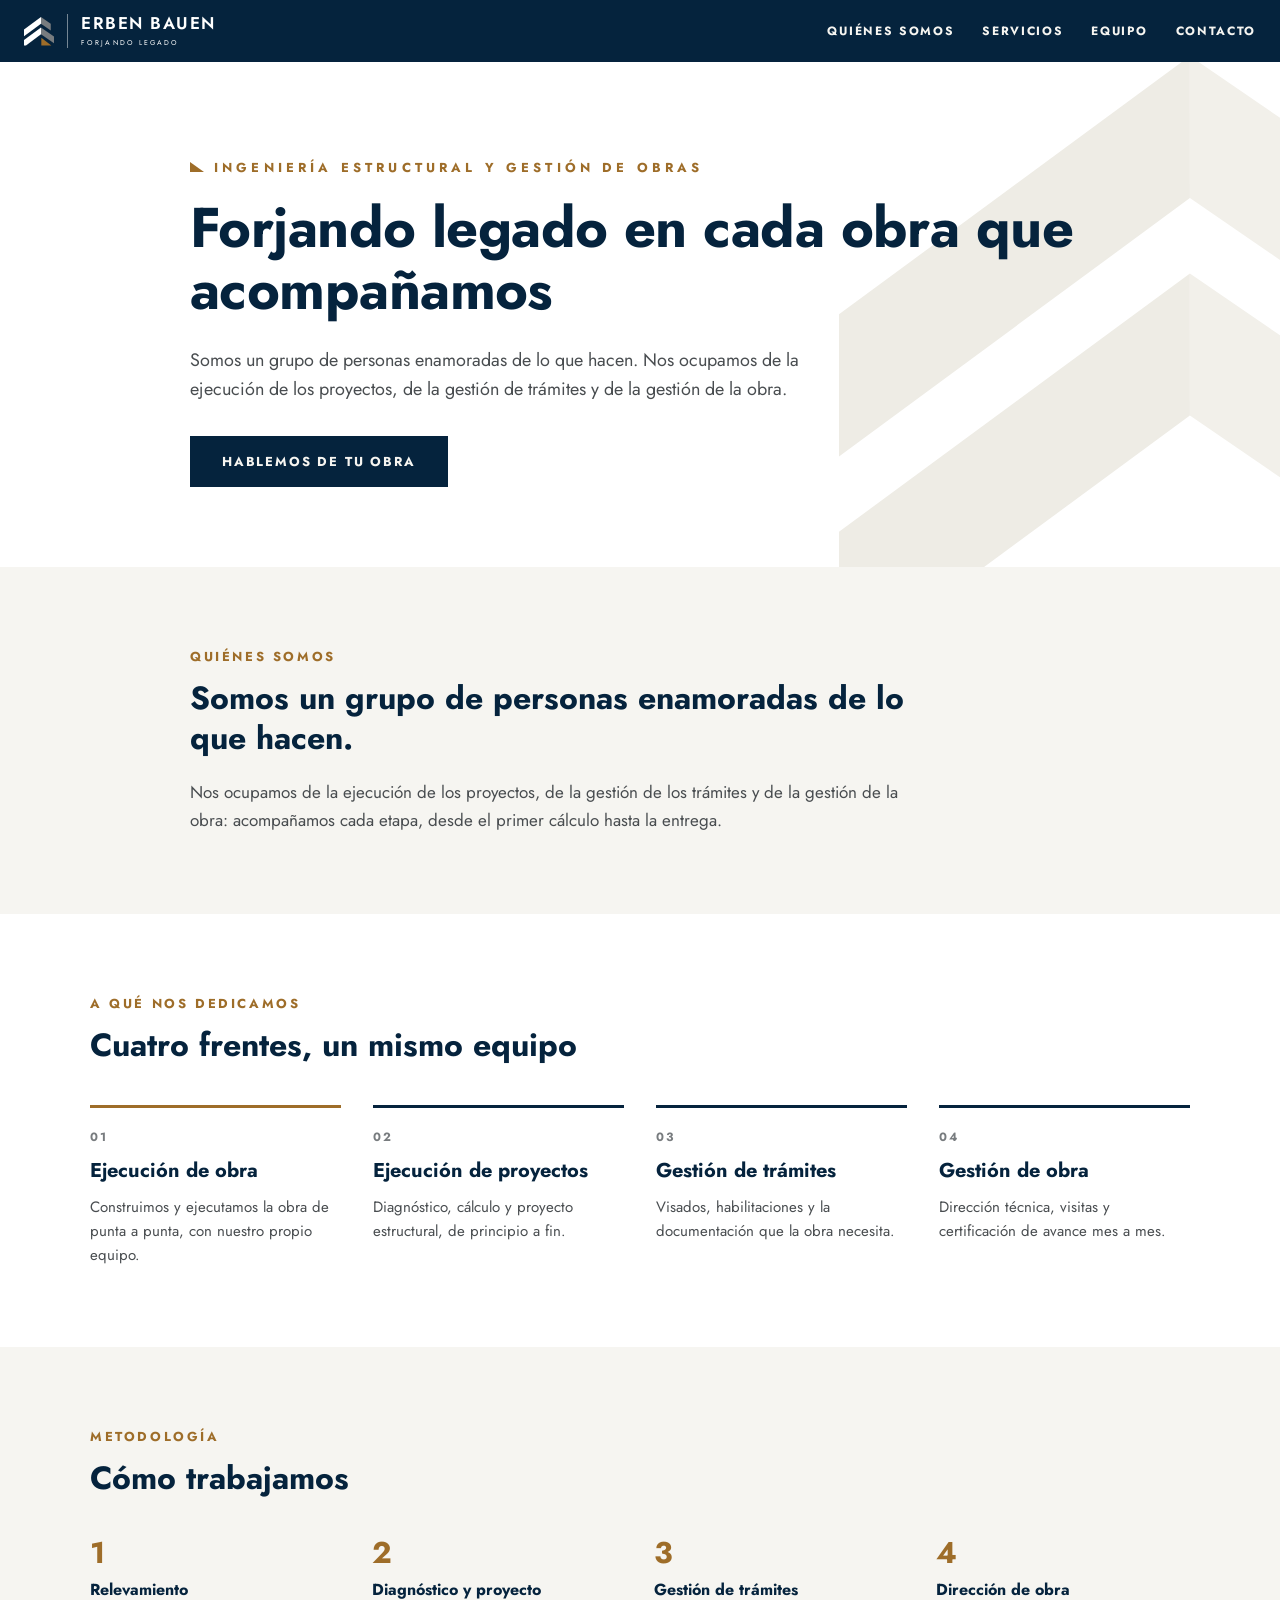
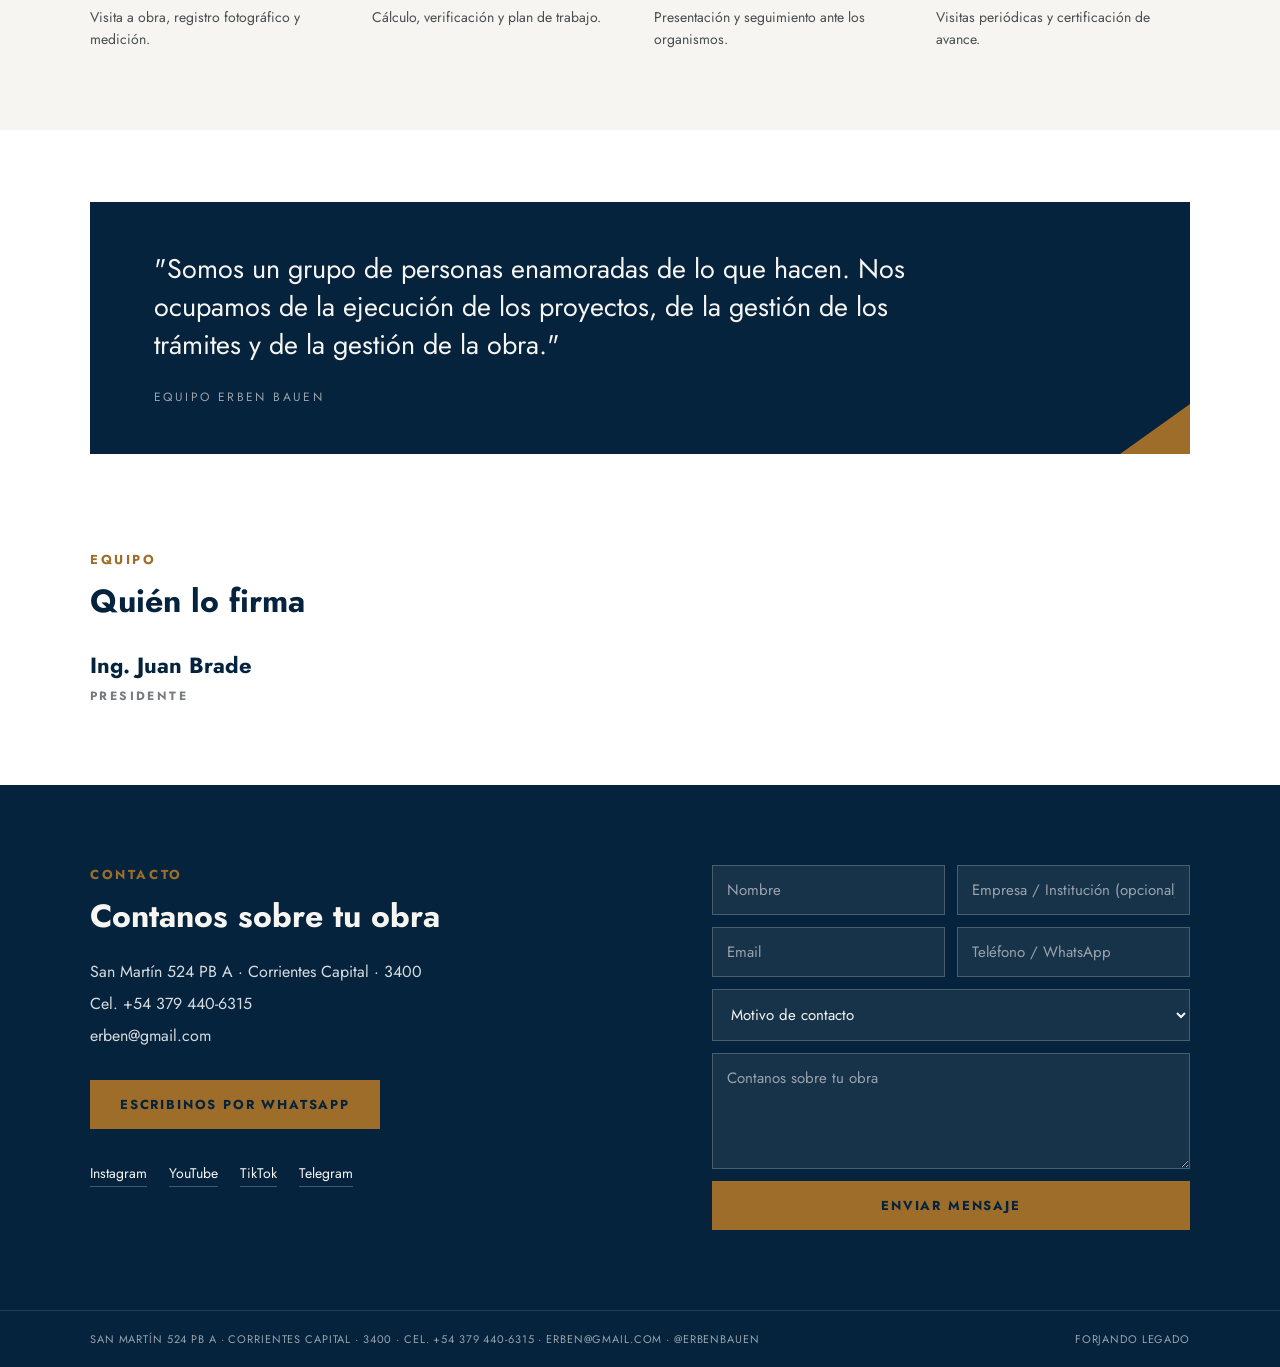
==== commit 02c7605b: "Landing Erben: HTML plano (sin bundle) + formulario de leads a Formspree con origen" ====
--- a/index.html
+++ b/index.html
@@ -1,396 +1,249 @@
 <!DOCTYPE html>
-<html>
+<html lang="es">
 <head>
-  <meta charset="utf-8">
-  <title>Bundled Page</title>
-  <style>
-    * { margin: 0; padding: 0; box-sizing: border-box; }
-    body { background: #05233D; display: flex; align-items: center; justify-content: center; min-height: 100vh; font-family: -apple-system, BlinkMacSystemFont, sans-serif; }
-    #__bundler_loading { position: fixed; bottom: 20px; right: 20px; font: 13px/1.4 -apple-system, BlinkMacSystemFont, sans-serif; color: #666; background: #fff; padding: 8px 14px; border-radius: 8px; box-shadow: 0 1px 4px rgba(0,0,0,0.12); z-index: 10000; }
-    #__bundler_thumbnail { position: fixed; inset: 0; width: 100%; height: 100%; display: flex; align-items: center; justify-content: center; background: #05233D; z-index: 9999; }
-    #__bundler_thumbnail svg { width: 100%; height: 100%; object-fit: contain; }
-    #__bundler_placeholder { color: #999; font-size: 14px; }
-  </style>
-  <noscript>
-    <style>#__bundler_loading { display: none; }</style>
-    <div style="position:fixed;bottom:12px;left:12px;font:13px/1.4 -apple-system,BlinkMacSystemFont,sans-serif;color:#999;background:rgba(255,255,255,0.9);padding:6px 12px;border-radius:6px;box-shadow:0 1px 4px rgba(0,0,0,0.08);z-index:10000;">
-      This page requires JavaScript to display.
-    </div>
-  </noscript>
+<meta charset="utf-8">
+<meta name="viewport" content="width=device-width, initial-scale=1">
+<title>Erben Bauen · Ingeniería estructural y gestión de obras</title>
+<meta name="description" content="Erben Bauen: ejecución de proyectos, gestión de trámites y gestión de obra en Corrientes. Forjando legado en cada obra que acompañamos.">
+<link rel="canonical" href="https://erbenbauen.com.ar/">
+<meta property="og:title" content="Erben Bauen · Forjando legado">
+<meta property="og:description" content="Ingeniería estructural y gestión de obras. Corrientes, Argentina.">
+<meta property="og:type" content="website">
+<meta property="og:url" content="https://erbenbauen.com.ar/">
+<link rel="icon" href="data:image/svg+xml,%3Csvg xmlns='http://www.w3.org/2000/svg' viewBox='0 0 288 273'%3E%3Crect width='288' height='273' fill='%2305233D'/%3E%3Cpath d='M163 0 L0 120 L0 186 L163 66Z' fill='%23fff'/%3E%3Cpath d='M163 0 L257 64.5 L257 130.5 L163 66Z' fill='%23787C7F'/%3E%3Cpath d='M163 101 L0 221 L0 273 L19 273 L163 167Z' fill='%23fff'/%3E%3Cpath d='M163 101 L288 186.8 L288 252.8 L163 167Z' fill='%23787C7F'/%3E%3Cpath d='M166 200 L166 273 L263 273Z' fill='%239E6D29'/%3E%3C/svg%3E">
+<link rel="preconnect" href="https://fonts.googleapis.com">
+<link rel="preconnect" href="https://fonts.gstatic.com" crossorigin>
+<link rel="stylesheet" href="https://fonts.googleapis.com/css2?family=Jost:wght@300;400;500;600;700&display=swap">
+<style>
+:root{--navy:#05233D;--gold:#9E6D29;--grey:#494D50;--steel:#787C7F;--paper:#F6F5F1;--mist:#9AA3AC}
+*{box-sizing:border-box}
+html{scroll-behavior:smooth}
+body{margin:0;font-family:'Century Gothic','Jost',sans-serif;color:var(--grey);background:#fff;overflow-x:hidden}
+a{color:var(--gold);text-decoration:none}
+a:hover{color:var(--navy)}
+h1,h2,h3,p{margin:0}
+.eyebrow{font-size:13px;font-weight:700;letter-spacing:.2em;color:var(--gold);text-transform:uppercase;margin-bottom:12px}
+.wrap{max-width:1100px;margin:0 auto}
+header{position:sticky;top:0;z-index:20;background:var(--navy);display:flex;align-items:center;justify-content:space-between;gap:16px;padding:14px 24px;flex-wrap:wrap}
+.brand{display:flex;align-items:center;gap:13px;color:#fff}
+.brand i{width:1px;align-self:stretch;background:rgba(255,255,255,.45)}
+.brand b{display:block;font-size:17px;font-weight:600;letter-spacing:.09em;line-height:1.1}
+.brand small{display:block;font-size:7px;letter-spacing:.3em;margin-top:5px;color:#fff}
+nav{display:flex;gap:28px;flex-wrap:wrap}
+nav a{color:var(--paper);font-size:12px;font-weight:700;letter-spacing:.14em;text-transform:uppercase}
+nav a:hover{color:var(--gold)}
+.hero{position:relative;padding:96px 24px 80px;overflow:hidden}
+.hero svg{position:absolute;right:-14vw;bottom:-6vw;width:min(70vw,620px);z-index:0}
+.hero .in{position:relative;max-width:900px;margin:0 auto;z-index:1}
+.hero .tag{display:flex;align-items:center;gap:10px;font-size:13px;font-weight:700;letter-spacing:.32em;color:var(--gold);text-transform:uppercase;margin-bottom:20px}
+.hero .tag span{display:block;width:0;height:0;border-bottom:10px solid var(--gold);border-right:14px solid transparent}
+h1{font-size:clamp(32px,5.5vw,56px);line-height:1.12;font-weight:700;color:var(--navy);margin-bottom:24px;letter-spacing:-.01em;text-wrap:pretty}
+.hero p{font-size:18px;line-height:1.6;max-width:640px;margin-bottom:32px;text-wrap:pretty}
+.btn{display:inline-block;background:var(--navy);color:var(--paper);font-size:13px;font-weight:700;letter-spacing:.14em;text-transform:uppercase;padding:16px 32px;border:0;cursor:pointer;font-family:inherit}
+.btn:hover{color:#fff;opacity:.9}
+h2{font-size:clamp(24px,3.5vw,32px);font-weight:700;color:var(--navy);line-height:1.25;text-wrap:pretty}
+section.s{padding:80px 24px}
+.grid4{display:grid;grid-template-columns:repeat(auto-fit,minmax(240px,1fr));gap:32px;margin-top:40px}
+.grid4>div{border-top:3px solid var(--navy);padding-top:20px}
+.grid4>div:first-child{border-color:var(--gold)}
+.grid4 .n{font-size:12px;font-weight:700;letter-spacing:.14em;color:var(--steel);margin-bottom:10px}
+.grid4 h3{font-size:20px;font-weight:700;color:var(--navy);margin-bottom:10px}
+.grid4 p{font-size:15px;line-height:1.6}
+.steps{display:grid;grid-template-columns:repeat(auto-fit,minmax(220px,1fr));gap:28px;margin-top:40px}
+.steps .n{font-size:30px;font-weight:700;color:var(--gold);line-height:1}
+.steps h3{font-size:16px;font-weight:700;color:var(--navy);margin:10px 0 6px}
+.steps p{font-size:14px;line-height:1.55}
+.quote{background:var(--navy);color:var(--paper);padding:48px clamp(24px,6vw,64px);position:relative;overflow:hidden}
+.quote:after{content:"";position:absolute;right:0;bottom:0;border-left:70px solid transparent;border-bottom:50px solid var(--gold)}
+.quote p{font-size:clamp(20px,2.6vw,27px);line-height:1.4;max-width:760px;text-wrap:pretty}
+.quote div{margin-top:24px;font-size:12px;letter-spacing:.2em;color:var(--mist);text-transform:uppercase}
+.contact{background:var(--navy);color:var(--paper)}
+.contact .cols{display:grid;grid-template-columns:1.2fr 1fr;gap:48px}
+.contact h2{color:var(--paper);margin-bottom:20px}
+.contact .info{font-size:16px;line-height:2;color:#D7DBDE}
+.wa{display:inline-block;margin-top:28px;background:var(--gold);color:var(--navy);font-size:13px;font-weight:700;letter-spacing:.14em;text-transform:uppercase;padding:15px 30px}
+.wa:hover{color:var(--navy);opacity:.9}
+.social{display:flex;flex-wrap:wrap;gap:10px 22px;margin-top:34px}
+.social a{color:var(--paper);font-size:14px;border-bottom:1px solid rgba(246,245,241,.25);padding-bottom:3px}
+.social a:hover{color:var(--gold)}
+form{display:flex;flex-direction:column;gap:12px}
+.row{display:grid;grid-template-columns:1fr 1fr;gap:12px}
+.f{width:100%;font:inherit;font-size:15px;color:var(--paper);background:rgba(246,245,241,.07);border:1px solid rgba(246,245,241,.22);padding:13px 14px;border-radius:0}
+.f::placeholder{color:var(--mist)}
+.f:focus{outline:2px solid var(--gold);outline-offset:0;background:rgba(246,245,241,.1)}
+select.f option{color:#222}
+textarea.f{resize:vertical;min-height:110px}
+.hp{position:absolute;left:-9999px;opacity:0;height:0;width:0}
+#ok,#err{display:none;padding:18px;font-size:15px;line-height:1.5}
+#ok{background:rgba(158,109,41,.18);border:1px solid var(--gold);color:var(--paper)}
+#ok b{display:block;font-size:18px;margin-bottom:4px}
+#err{background:rgba(255,120,120,.12);border:1px solid #e88;color:#ffd5d5;margin-bottom:12px}
+.form-btn{background:var(--gold);color:var(--navy);padding:15px 30px}
+.form-btn[disabled]{opacity:.6;cursor:wait}
+footer{padding:20px 24px;background:var(--navy);border-top:1px solid rgba(246,245,241,.12)}
+footer .wrap{display:flex;justify-content:space-between;flex-wrap:wrap;gap:8px;font-size:11px;letter-spacing:.08em;color:var(--mist)}
+@media(max-width:820px){.contact .cols{grid-template-columns:1fr}.row{grid-template-columns:1fr}section.s{padding:56px 20px}.hero{padding:64px 20px 56px}}
+</style>
 </head>
 <body>
-  <div id="__bundler_thumbnail">
-  <svg viewBox="0 0 288 273" xmlns="http://www.w3.org/2000/svg">
-    <rect width="288" height="273" fill="#05233D"></rect>
-    <g transform="translate(48 34) scale(0.66)">
-      <path d="M163 0 L0 120 L0 186 L163 66 Z" fill="#FFFFFF"></path>
-      <path d="M163 0 L257 64.5 L257 130.5 L163 66 Z" fill="#787C7F"></path>
-      <path d="M163 101 L0 221 L0 273 L19 273 L163 167 Z" fill="#FFFFFF"></path>
-      <path d="M163 101 L288 186.8 L288 252.8 L163 167 Z" fill="#787C7F"></path>
-      <path d="M166 200 L166 273 L263 273 Z" fill="#9E6D29"></path>
-    </g>
+
+<header>
+  <a class="brand" href="#" aria-label="Erben Bauen">
+    <svg viewBox="0 0 288 273" width="30" height="28.4" aria-hidden="true" style="overflow:visible">
+      <path d="M163 0 L0 120 L0 186 L163 66 Z" fill="#fff"/><path d="M163 0 L257 64.5 L257 130.5 L163 66 Z" fill="#787C7F"/>
+      <path d="M163 101 L0 221 L0 273 L19 273 L163 167 Z" fill="#fff"/><path d="M163 101 L288 186.8 L288 252.8 L163 167 Z" fill="#787C7F"/>
+      <path d="M166 200 L166 273 L263 273 Z" fill="#9E6D29"/>
+    </svg>
+    <i></i>
+    <span><b>ERBEN BAUEN</b><small>FORJANDO LEGADO</small></span>
+  </a>
+  <nav>
+    <a href="#quienes">Quiénes somos</a>
+    <a href="#servicios">Servicios</a>
+    <a href="#equipo">Equipo</a>
+    <a href="#contacto">Contacto</a>
+  </nav>
+</header>
+
+<main>
+<section class="hero">
+  <svg viewBox="0 0 288 273" aria-hidden="true">
+    <path d="M163 0 L0 120 L0 186 L163 66 Z" fill="#EEECE5"/><path d="M163 0 L257 64.5 L257 130.5 L163 66 Z" fill="#F2F0EA"/>
+    <path d="M163 101 L0 221 L0 273 L19 273 L163 167 Z" fill="#EEECE5"/><path d="M163 101 L288 186.8 L288 252.8 L163 167 Z" fill="#F2F0EA"/>
   </svg>
-</div>
-  <div id="__bundler_loading">Unpacking...</div>
-
-  <script>
-    
-document.addEventListener('DOMContentLoaded', async function() {
-  const loading = document.getElementById('__bundler_loading');
-  function setStatus(msg) { if (loading) loading.textContent = msg; }
-
-  const FONT_MIME = /^(font[/]|application[/](x-)?font-|application[/]vnd\.ms-fontobject)/i;
-  const MIME_TOKEN = /^[\w.+-]+[/][\w.+-]+$/;
-  function toBase64(bytes) {
-    let bin = '';
-    for (let i = 0; i < bytes.length; i += 0x8000) {
-      bin += String.fromCharCode.apply(null, bytes.subarray(i, i + 0x8000));
-    }
-    return btoa(bin);
-  }
-
-  // Error sink persists across replaceWith since it's on window, not the DOM.
-  window.addEventListener('error', function(e) {
-    // Failed resource loads (CSP-blocked links, scripts, images) fire plain
-    // events at the element — warn only; real JS errors carry message/error.
-    if (!e.message && !e.error && e.target && e.target !== window) {
-      console.warn('[bundle] resource failed to load:',
-        e.target.tagName, String(e.target.src || e.target.href || ''));
-      return;
-    }
-    var p = document.body || document.documentElement;
-    var d = document.getElementById('__bundler_err') || p.appendChild(document.createElement('div'));
-    d.id = '__bundler_err';
-    d.style.cssText = 'position:fixed;bottom:12px;left:12px;right:12px;font:12px/1.4 ui-monospace,monospace;background:#2a1215;color:#ff8a80;padding:10px 14px;border-radius:8px;border:1px solid #5c2b2e;z-index:99999;white-space:pre-wrap;max-height:40vh;overflow:auto';
-    d.textContent = (d.textContent ? d.textContent + String.fromCharCode(10) : '') +
-      '[bundle] ' + (e.message || e.type) +
-      (e.filename ? ' (' + e.filename.slice(0, 60) + ':' + e.lineno + ')' : '');
-  }, true);
-
-  try {
-    const manifestEl = document.querySelector('script[type="__bundler/manifest"]');
-    const templateEl = document.querySelector('script[type="__bundler/template"]');
-    if (!manifestEl || !templateEl) {
-      setStatus('Error: missing bundle data');
-      console.error('[bundler] Missing script tags — manifestEl:', !!manifestEl, 'templateEl:', !!templateEl);
-      return;
-    }
-
-    const manifest = JSON.parse(manifestEl.textContent);
-    let template = JSON.parse(templateEl.textContent);
-
-    // Nested page bundles (iframe targets). Each ships ONCE, in the ROOT
-    // document's manifest; frame srcs carry an about:blank#<uuid> marker
-    // instead of a substitutable uuid. Every document mints the blobs for
-    // its OWN frames — from local text at the root, or text obtained from
-    // its DIRECT parent over the relay protocol below — so each frame
-    // navigation stays same-origin with its initiator and a deduped page
-    // loads at any depth on any host, including a file:// download's
-    // opaque origins (where a blob minted by one document cannot be
-    // navigated to by another).
-    const pageOrderEl = document.querySelector('script[type="__bundler/page_order"]');
-    const pageOrder = pageOrderEl ? JSON.parse(pageOrderEl.textContent) : [];
-    const pageSet = new Set(pageOrder);
-    const pageTexts = {};
-
-    // ── Nested-page text protocol (parent-chain relay) ──
-    // Page bundles ship once, in the ROOT document's manifest. Every
-    // document mints the blobs for its OWN frames, obtaining page text
-    // through a strict parent-chain relay: a document only ever SENDS to
-    // its direct parent (which, for every document the publisher's own
-    // runtime minted, is another publisher document) and only ACCEPTS
-    // text from that direct parent; requests from below are honored only
-    // for the document's own child frames, and the ROOT never sends
-    // upward at all. That last rule is load-bearing: the artifact host's
-    // frame-ancestors allows claude.ai (and friends) to frame an
-    // artifact, so window.top can be a FOREIGN document — a top-addressed
-    // protocol would hand page uuids to that ancestor and accept forged
-    // "page text" from it, minting attacker HTML as an artifact-origin
-    // blob document. The chain never touches the ancestor: requests stop
-    // at the root, replies are origin-addressed per hop (never '*' when
-    // an origin exists), and both directions are origin-gated (on https
-    // a foreign sender's origin can never equal this document's; in
-    // opaque contexts — file:// — everything serializes as 'null', where
-    // an embedded EXTERNAL frame still fails the gate by carrying its
-    // own real origin, and a sandboxed child of such a frame is excluded
-    // by the own-child-frames check plus uuid unguessability). Shape is
-    // deny-by-default: one request form, one reply form, no error
-    // replies.
-    // window.origin is the SERIALIZED SECURITY origin ('null' in opaque
-    // contexts such as a sandboxed preview iframe) — location.origin is
-    // computed from the URL and stays 'https://…' even when the document
-    // is sandboxed, which would misgate every opaque chain.
-    const OWN_TARGET = /^https?:[/][/]/.test(window.origin || '')
-      ? window.origin
-      : '*';
-    function trustedOrigin(e) {
-      if (e.origin === window.origin) return true; // https chains; opaque==opaque
-      // file:// trees: Chrome serializes the file document's origin as
-      // 'file://' while the blob: documents it mints serialize as 'null',
-      // so the two legitimate shapes can never string-match — accept the
-      // pair in both directions. https origins never serialize as either,
-      // and sender identity (own child frame / direct parent) is checked
-      // separately.
-      return (
-        (e.origin === 'null' &&
-          (window.origin === 'file://' ||
-            window.location.protocol === 'file:')) ||
-        (/^file:/.test(e.origin) && window.origin === 'null')
-      );
-    }
-    // Non-empty only in the root document (nested bundles ship an empty
-    // island), so it doubles as the root marker: the root answers from
-    // local text and treats a miss as authoritative — never relaying to
-    // its (possibly foreign) parent.
-    const isPageRoot = pageOrder.length > 0;
-    const blobUrls = {};
-    const resourceBlobs = {};
-    const UUID_SHAPE = /^[0-9a-f]{8}-[0-9a-f]{4}-[0-9a-f]{4}-[0-9a-f]{4}-[0-9a-f]{12}$/;
-    const pendingFrames = {}; // uuid -> [{el, frag}] awaiting text for own frames
-    const pendingRelays = {}; // uuid -> [childWindow] awaiting text to pass down
-    function mountPage(el, frag, text) {
-      const pageBlob = new Blob([text], { type: 'text/html' });
-      const u = URL.createObjectURL(pageBlob);
-      resourceBlobs[u] = pageBlob;
-      el.src = u + frag;
-    }
-    function deliverPage(uuid, text) {
-      const frames = pendingFrames[uuid];
-      delete pendingFrames[uuid];
-      if (frames) for (const f of frames) mountPage(f.el, f.frag, text);
-      const relays = pendingRelays[uuid];
-      delete pendingRelays[uuid];
-      if (relays) {
-        for (const cw of relays) {
-          try { cw.postMessage({ __bundler_page: uuid, __bundler_text: text }, OWN_TARGET); } catch (err) { /* gone */ }
-        }
-      }
-    }
-    function ownFrameWindows() {
-      const out = [];
-      for (const f of Array.from(document.querySelectorAll('iframe'))) {
-        try { if (f.contentWindow) out.push(f.contentWindow); } catch (err) { /* detached */ }
-      }
-      return out;
-    }
-    window.addEventListener('message', function (e) {
-      const d = e.data;
-      if (!d || typeof d !== 'object' || !e.source) return;
-      // Origin gate first; the structural checks below (own-child-frames
-      // for requests, direct-parent + solicited-uuid for replies, the
-      // root's never-relay rule) are what hold in fully opaque chains
-      // where origin strings can't discriminate — a sandboxed root's
-      // FOREIGN wrapper still fails all three even though both serialize
-      // as real-vs-'null' rather than matching.
-      if (!trustedOrigin(e)) return;
-      if (typeof d.__bundler_need === 'string' && UUID_SHAPE.test(d.__bundler_need)) {
-        // Requests are honored only for this document's own child frames.
-        if (ownFrameWindows().indexOf(e.source) < 0) return;
-        const uuid = d.__bundler_need;
-        const text = pageTexts[uuid];
-        if (typeof text === 'string') {
-          try { e.source.postMessage({ __bundler_page: uuid, __bundler_text: text }, OWN_TARGET); } catch (err) { /* gone */ }
-          return;
-        }
-        if (isPageRoot || window.parent === window) return; // authoritative miss
-        const waiting = pendingRelays[uuid];
-        if (waiting) {
-          if (waiting.indexOf(e.source) < 0) waiting.push(e.source);
-          return;
-        }
-        // Never-answered uuids would otherwise accumulate forever under a
-        // request spray; past the cap (far above any real page count) new
-        // relays are dropped rather than remembered.
-        if (Object.keys(pendingRelays).length >= 128) return;
-        pendingRelays[uuid] = [e.source];
-        window.parent.postMessage({ __bundler_need: uuid }, OWN_TARGET);
-      } else if (
-        typeof d.__bundler_page === 'string' &&
-        UUID_SHAPE.test(d.__bundler_page) &&
-        typeof d.__bundler_text === 'string'
-      ) {
-        // The shape test is load-bearing beyond tidiness: the solicited
-        // check below uses the in operator, which matches prototype keys
-        // ('__proto__', 'constructor') — an unshaped key would reach
-        // deliverPage and throw, painting the error banner.
-        // Text is accepted only from the direct parent — the document
-        // that minted this one.
-        if (e.source !== window.parent || window.parent === window) return;
-        if (!(d.__bundler_page in pendingFrames) && !(d.__bundler_page in pendingRelays)) return;
-        deliverPage(d.__bundler_page, d.__bundler_text);
-      }
-    });
-
-    const uuids = Object.keys(manifest);
-    setStatus('Unpacking ' + uuids.length + ' assets...');
-
-    await Promise.all(uuids.map(async (uuid) => {
-      const entry = manifest[uuid];
-      try {
-        const binaryStr = atob(entry.data);
-        const bytes = new Uint8Array(binaryStr.length);
-        for (let i = 0; i < binaryStr.length; i++) bytes[i] = binaryStr.charCodeAt(i);
-
-        let finalBytes = bytes;
-        if (entry.compressed) {
-          if (typeof DecompressionStream !== 'undefined') {
-            const ds = new DecompressionStream('gzip');
-            const writer = ds.writable.getWriter();
-            const reader = ds.readable.getReader();
-            writer.write(bytes);
-            writer.close();
-            const chunks = [];
-            let totalLen = 0;
-            while (true) {
-              const { done, value } = await reader.read();
-              if (done) break;
-              chunks.push(value);
-              totalLen += value.length;
-            }
-            finalBytes = new Uint8Array(totalLen);
-            let offset = 0;
-            for (const chunk of chunks) { finalBytes.set(chunk, offset); offset += chunk.length; }
-          } else {
-            console.warn('DecompressionStream not available, asset ' + uuid + ' may not render');
-          }
-        }
-
-        if (pageSet.has(uuid)) {
-          pageTexts[uuid] = new TextDecoder().decode(finalBytes);
-          return;
-        }
-        if (FONT_MIME.test(entry.mime) && MIME_TOKEN.test(entry.mime)) {
-          // Strict artifact hosts allow font-src data: but not blob:.
-          blobUrls[uuid] = 'data:' + entry.mime + ';base64,' +
-            (entry.compressed ? toBase64(finalBytes) : entry.data);
-        } else {
-          const blob = new Blob([finalBytes], { type: entry.mime });
-          blobUrls[uuid] = URL.createObjectURL(blob);
-          resourceBlobs[blobUrls[uuid]] = blob;
-        }
-      } catch (err) {
-        console.error('Failed to decode asset ' + uuid + ':', err);
-        const blob = new Blob([], { type: entry.mime });
-        blobUrls[uuid] = URL.createObjectURL(blob);
-        resourceBlobs[blobUrls[uuid]] = blob;
-      }
-    }));
-
-    const extResEl = document.querySelector('script[type="__bundler/ext_resources"]');
-    const extResources = extResEl ? JSON.parse(extResEl.textContent) : [];
-    const resourceMap = {};
-    for (const entry of extResources) {
-      if (blobUrls[entry.uuid]) resourceMap[entry.id] = blobUrls[entry.uuid];
-    }
-
-    // Artifact-host CSP (connect-src 'self') refuses fetch() of blob: URLs —
-    // consumers read these Blobs directly. Survives the swap like the error sink.
-    window.__resourceBlobs = resourceBlobs;
-
-    setStatus('Rendering...');
-    // Page uuids have no blob here — they ride inside about:blank#<uuid>
-    // frame markers the pass below resolves after the swap.
-    for (const uuid of uuids) {
-      if (pageSet.has(uuid)) continue;
-      template = template.split(uuid).join(blobUrls[uuid]);
-    }
-
-    // Strip integrity + crossorigin — blob URLs from a file:// document inherit
-    // a null origin, so crossorigin forces a CORS fetch that SRI then rejects.
-    // The manifest bytes are ours; SRI protects against CDN compromise, not this.
-    template = template.replace(/\s+integrity="[^"]*"/gi, '').replace(/\s+crossorigin="[^"]*"/gi, '');
-
-    const resourceScript = '<script>window.__resources = ' +
-      JSON.stringify(resourceMap).replace(/<\//g, '<\\/') +
-      ';</' + 'script>';
-    // Inject after <head> so the DOCTYPE stays first; prepending the script
-    // would push the parser into quirks mode. DOMParser always emits a <head>
-    // (synthesizing one if the source HTML omitted it) but may carry
-    // attributes through, so match the full opening tag. slice() rather than
-    // replace() keeps us clear of $-pattern substitution in resourceScript.
-    const headOpen = template.match(/<head[^>]*>/i);
-    if (headOpen) {
-      const i = headOpen.index + headOpen[0].length;
-      template = template.slice(0, i) + resourceScript + template.slice(i);
-    }
-
-    // Parse the template and swap the root element. Scripts inserted via
-    // DOMParser/replaceWith are inert per spec — re-create each with
-    // createElement so they execute, awaiting onload for src scripts to
-    // preserve ordering (React before ReactDOM before Babel before text/babel).
-    const doc = new DOMParser().parseFromString(template, 'text/html');
-    document.documentElement.replaceWith(doc.documentElement);
-
-    // Resolve page-frame markers: mint this document's own blob for each
-    // framed page — from local text when this is the root, otherwise by
-    // asking the direct parent over the relay protocol above. An
-    // unanswered request leaves the frame on about:blank, the same
-    // degraded state as a refused embed.
-    {
-      const MARKER = /^about:blank#([0-9a-f]{8}-[0-9a-f]{4}-[0-9a-f]{4}-[0-9a-f]{4}-[0-9a-f]{12})(#.*)?$/;
-      const needed = [];
-      for (const el of Array.from(document.querySelectorAll('iframe'))) {
-        const m = MARKER.exec(el.getAttribute('src') || '');
-        if (!m) continue;
-        const text = pageTexts[m[1]];
-        if (typeof text === 'string') {
-          mountPage(el, m[2] || '', text);
-        } else if (window.parent !== window && !isPageRoot) {
-          const had = pendingFrames[m[1]];
-          (pendingFrames[m[1]] = had || []).push({ el: el, frag: m[2] || '' });
-          if (!had) needed.push(m[1]);
-        }
-      }
-      for (const uuid of needed) {
-        window.parent.postMessage({ __bundler_need: uuid }, OWN_TARGET);
-      }
-    }
-
-    const dead = Array.from(document.scripts);
-    for (const old of dead) {
-      const s = document.createElement('script');
-      for (const a of old.attributes) s.setAttribute(a.name, a.value);
-      s.textContent = old.textContent;
-      // text/babel scripts with a src: read and inline. transformScriptTags
-      // does XHR against the src, but blob:null/ from a file:// origin is
-      // silently dropped. Inlining makes it a plain inline babel script,
-      // which transformScriptTags handles unconditionally.
-      if ((s.type === 'text/babel' || s.type === 'text/jsx') && s.src) {
-        const pre = resourceBlobs[s.src.split('#')[0]];
-        s.textContent = pre ? await pre.text() : await (await fetch(s.src)).text();
-        s.removeAttribute('src');
-      }
-      const p = s.src ? new Promise(function(r) { s.onload = s.onerror = r; }) : null;
-      old.replaceWith(s);
-      if (p) await p;
-    }
-    // Babel standalone auto-transforms type=text/babel on DOMContentLoaded,
-    // which fired before we swapped the document. Trigger manually if present.
-    if (window.Babel && typeof window.Babel.transformScriptTags === 'function') {
-      window.Babel.transformScriptTags();
-    }
-  } catch (err) {
-    setStatus('Error unpacking: ' + err.message);
-    console.error('Bundle unpack error:', err);
-  }
-});
-
-  </script>
-
-  <script type="__bundler/manifest">
-{"9b14d7b0-ea0e-49e1-b994-668e020258f6":{"mime":"text/html","compressed":true,"data":"H4sIAAAAAAAACu1Ze2/jNhL/359iqutVSWHZkh+yI1vJ5bW7KLJJsd27w7UoFrRES2xoUifSjt3E3/3AhxUr62wu1yBocQ3giDOcN2d+kuzxV2dXpx//[base64]/xky0p5xJ0UqEcF7JYcIpL1/Vo1wVPCtRka9e06soUEJY9pou8XSKk1c6TWNy42q723+z6U+p+DSZs5Tih/PypYxyKQsRtW1DZ5xnFKOCiFbCZ+1EiM7RFM0IXcXfcSGjmyyXf+v6/qjn+6O+749C3x8NfP+blIiColUsblDhmBG105iSBWi3sWOFIsIoYdibUrwcAaIqUSLxTEQJZhKXI/hlLiSZrjyLHhVfBemZeCL3FDM5L1fwlsucJG7TVRG6TYGY8AQuydTKC/Irjm5voeRcfr+E9bpYjkAHkGOS5TJSwNMAGIvEI1NYIDrHsXN7C0T8IFFyjVNYrx3ICZNeQVGCc05TXHoLRLWYLOdYSRw2AAB25WsSVf+9lJQ4kYSzKOF0PmO7889QEfmtbh/PrFUV3SIDhasnfBk7PvjQGQ6hM+g6YKBVhTJD5fU/TbQ6tYr5TjMfhDWhPLkeAV/gckr5TbQggkworlwCjAskc0hj530QdsGHCx+CjrkMQ7hQzDCEHx2YEmqKkRzrUozbSvMLhjr9AYS9Vt+sgq6vlrvsnfwX9gI/UDF1OuYy6MJFcGCvajscPD9GbVOVOBiGraFZdvodtdxp8+k4Q+j4vtIOTWidsKsXNTNvd5gZt8Uiq4gX7K8eno1M90SB7/91++C3vOghujGjosYdKJYSl55F6shv+QfKkL5DqUFLPuKlhPV6BDc5kVgL4ojxmxIV2zMZKC2Jl9IjLFVjbiw5h+cfTs4v4eT47+eX43ZKFltxPZxRQXmG2HMG9Kky/k/1+qxmFC+jYAQbhFGQM0HJdVbyOUt1kT7MKbaHXUvxS+Xv7Sx/V4V1X1a/1XvGcdTr31Xlf3P14bvjy7MruDh/e3x29VR8vyXVh8fb1ud73/jVbrWsRHYj9jtekl85k4i+DGg/3g293p/o/Cc6fwGdLVAUVRcJTKeRkCWWSf7ZjJyRxecj8mywt0Cl5r9AaUpY5lE81cgabrXr6wH87xfMO38QMO8O/3/R/D0qr68YXT0Ly18fil8IiF8Whl8ehF8egl8AgCv4vW8l213jtv1iyL5ly1WBY0dNiN5wIEUSeWni2X1NFiUvROzcfvPvOZejr4sSq1YyVGS5uo0sqxf6TbM0jWTZnaG/tnyKVnwu6xZwSiQvLc+y2HxmVlaPFwrZhRX6yVyFeSGtCebVI0+NrbrZrH62nBRP0ZzKmttdBqX4uCpwTcy1cu6de+/OvXOVE9eIbPKVnOEXylaDXk2M3tfYchharGoMDYs1TsZp+nQlPne2qw5ayr1zdSDunavcu3eudureucrVg3poqNnqmMeLQlg9tXqUQdDfWCRswwsrJ0vLCv1NQ84ZqWdYLJ9Kj81nE1zW4zc35SeDn3BO8UZuZwIKph93XdPXYJ5wJiR8vLo8/wFiuG2AvQnCLaAI3L/4/U63e+Y2YaKo3kHvrO+7TcgUdXAennUO3Ka+IdaEyznFNYmULBQ9GA5OB29cWDcbAPp0K0dv9N/GkRV8zFEl/IijMpugvU6/39x8Wr3+vnWrmimC3flVVFajHs2vYtj8LG0c6XZ9JL+KymrUo/lVDOvI0saRmof7jKpSTGrU7kJWjMdOzNKwbqxHjUZCkRBwymcFZ5hJwEuJWSrg7PSCZyTR/VNiluLyH4iKvX3NUC2lmsxgNMQgcyJa+h7Qsry7O6jAb7SloqR1b/60paOw72elondaul+3lcxjRwyXes72tjQrlICjI9jbxBPHsI23cAShDxEEQX9/f9tuiSThEMO23iZoOAK/1VVqfqs/NFollvOS2RLA/Red0U4LzUrs/u26LrkV473w5uGtLqrvGBshgy3RdtntO8BXcQxTRAXeiOoCReayzXsXwXsk85Z+Pt0zBf4W/NZBbwjfQuD7+9BWl42O+RZ4p5Kp4i6l5DgC2UJNSE7UYtKE5K1aZE3zPK7Wqm+b5ulYkaprm/q1TlEpWWhTa1X/dWPd2P41y/6M1Ta/sv0HhnHLqH0bAAA="},"444c4d41-3cc2-4905-aedb-a9e0668a9e6e":{"mime":"text/javascript","compressed":true,"data":"H4sIAAAAAAAACt1963rcNpLo/zwFxPHYpNRNXWI7ScttjS3JjhPJ8khyMrOSRmKT6G5KbJIm2LpE7u/bh9gn3Cc5XxXuIFuXJLPn7Jn91lGDQKFQKBQKVYXC8jJ5v/1xe//N4fYWGVbFhCRxt5rmdTqhy6yKlxfDmpH//s//IklB8qImNEnrkOzTwTTNEnKV1mNyFidGK/L0KRlMc1JNc4KVzsJvvCmjhNVVGtfe+je+H5D+a3L7DSGXUUVOTxM6/FQVJemTvcE5jeswocM0p1BGq/pm3az4sagmUSaq+8XgvEMu6E2HXEbZlCLcC3pD0pwUg3OyoYEbVW8JzacTWkWDjPZIXU1ph8RFPkxHU6vsqkpr8zd2QWYB6QHwowt6c0L6vFSjWE4HWRq/S2mWzEPQGQevU9+UtBgi8gv9PvHYzWRQZB7ZwKIl4nmkZwJa/+YbQpaXCcxRRaO4Dmv2DSHDaR7XaZGTEa33odgPkNAERshqsk/65CrNk+IqxM/[base64]/UdZUOpjX1PYSPULyAbGwgktjEJv2tAFPTSZlFNe2RJA7TPKfVj4e7Ox3x9Zz19Kg21J9hTa/rzSKvaV6Tr1/5wvA82YqPQf3AkeCvWYMdxbwc0uvaZ5UzJ0VJ892ojoExll/BTPgbvWN29K/XJ4vBxuvlkF7TGJsZ86MazZ2mOCsYJX3glTCLWP0hT+j13tD3Xi1DH6/N6RZ1+33SXYWR8t+vNGphCq3n9iXJK7pjWRpT32lMljS4o5WTMKP5qB53eF8WeyQFcCmsv6293U9AusoPQqThu6qYHNRVmo+AIB3iwRQtj+tJZnPY/2Ye/R/mSjWaKrqSjIkshr8ljhxuD8egaMJ/csiEZLTmIBP+u65u1Nh4OemTnw72PvKpxP54zRmJkf9l7Ud0OtP4ij6+fpU7nCjATa7A7d6Dr2+qKroJU4b/9XmlIPj9nYtVPDiXDJKYfCTZpw81wify59OnEkuruG/iumF/6zWWXUVZTfrkVqAzLCri8y8XpBhKFeeC3jDY+Y0xAr0ujlZOOG2eeAGCOro44WgeXZyYA3QpYsKFdoFYy2SDY+TQrIXzkvhjNMHF/Cmqx34Z1eM8mlCJIHISUpOXczZv4SpY3jQuEvp5/8NmMSmLHHa9spWtzMkaRCgay5CVWVr73rIXhGVR+gH2tF8UtWctUagfVrTMopj6y8dhEh+HIHSeLHeI5wXmJyjeEOU2tJmxeQ+KQqhRoBK8fXOwfbp5cED65Izv+SzuIsRxkSW0uh1E8cWoKqZ50ouLrKi6k/TaT3PCqtGgE0+riub1Jnwg3/+1U1dRzsoIygQhCBkUVUKr3mp5TViRpQm5B8yLlbvgdKsoSaest1Zerw+K6y5Lf0vzUU98HBTX68UlrYZZcdUbp0lCc077v13Qm2EVTSgjLO6ycZrT25W/[base64]/9AOLUqRD87jlohdyopuDf6pHNIf3jZMKsTcR0KRx1bssoSQDF5+U1+b68Xh8Wed1bXS2vl1fD52SadidFXrAyimlH/SUR4ux8Dy7fuYLlqqiS7qCi0UUP/+1CgUaxuSyTlJVZdNNLc+C47iAr4ov1qzSpx701Olkf03Q0rnurdOIKIYnnJa3qNI6ybpSlo7wH6lR3UNR1MVk3aMr58MWLjvz/8NtgvSFGsdZKB/4vfPFoKdkQABLAlNGqy1BfxTlvo8c0rygrskua3MIsdYfRJM1uenPmCKvgigm/f0Enj5qzuZvBgzlw1YVgU+jb8lpJIcGAK+Tb8loPe1ywGv8bMcmprnTWlbNilMZuNSXV6qLsAWtndFjjH7918XzSW1t9/t3z7799+fy79Ul03eUs9XIlHru4vSyvyeoKzKomwF8GKysraytiSv8yHA7F2ll70Nqx6fG8vF6/Gqc17WKlXlnR7lUVlW2SmA97eZHspjBgRj7tf/h4eAoqxc6Hj1ytSHMSlSVbvqID0JcuuqyORrRLr8uiAjWEHE/XVlafkwtKSzIo6rHAChqymzwmYPzITMtbRUdRmjMSccMbYTUtQ7K4zPf5CU3SiJRVmtdKV/tbGY0ouSWTqBqleY+shC/iybrQyghBkxjtEDSDkVvCZUGaszShPRJdFmmiK/8FMCmKuqP+Iq8Vm5BbImQAiaZ1oVstdsiiktnwZzSsaaUQJBxhvit3o+R8yuoeoddguiLdKzq4SOvu/CoKCjBFUhVld5hmNa16BGaJLKQTIHaUG8Duralgqh2gm1CQfaT7ww/MgmnUmFZ8syDhysoquwdeWlNevRsX07zukdU5YIdplnUnBcwGcMg9YEFCA5eBxaWa5jlshiZcFAapg+9KG7IzpbyfSdPnu887O6ef3ryXOrMHe29nUCQ3t1L6g0IgOG1lpthF/vFa8opZf4ZKujqiQD08pBSVaU7rkEzb1OCcApo8HGJIH76EbUcWPJ0ap4aNJ8tpWFNW+ywa0i08wPgSTmAc08yzDjF7AtvI5/0dQCiEs8nn/Q/YIZ5jBAaKgM7hWhNUHW+c45hCpXFuM/BlEk0TSQmveSZjdx/1mT5vWh0CKr4QOh1hGErEdNhWNGVhaLOBGvMgzvvzLFnc5tw3bLLWgVswBenfyR/[base64]/ooasPmwPhzSunVlX5JsOwL2C3wRU38/xZ06WyGqgmRDHErLpgIVRkvhsOjA+CungdmK1SmhGa+o0nCn27JCjE/VB8CEdRtOsZuY4d+mkmDOYxLDtEde+l+YCFzTK7dI6gh3gdhZY6PLal6TvVt4Ijy5ONkKB0brRBJj0Eg2DoHSRlYAk3DB4aYzSJVRiDtvpSlNBVB77+6i83YJvS9KkAz90y71LWlVpQhkfVeuyVj64vu3v04tNlonlBN0GJj/Zn+RiDSuaJ7Tyx77NuoGATDNGdft5lTvEWvti7HKRuAZBel1W2iD4YWv74+Hp/jZ4hP519Kb7H1H3t9MnJ+Kvle4Pp09OFpelPvTx8+7b7X1ZvbtxnCz5x+FxshRsPFm2lRp+YvQvo4x1SMMTBUiQPtEOliCsq3RiUnQB6qjdk3OI/gofwayMZmzfAys3FuHohJG4S1ZFhQAr4JGQ/VpF5a/jIqMIo2mOtzFHeNzLtNoh3dWghTvoF9InwzRPDotyh17SbPvLNMrS+ob3YCD9xRVJGSyYuT2udAj9IhxizgKv7mwoW5ElAFCUgiIaCLtKQTfy8au5kGOwYXn9ft/rGStVkAaw7fdJZaxPXn9hbv2F1vp3gLdqiyU7D7RR19Q1G/yx4Ck+Wpg/vUFgsxdvC2ESujn8aqs1jDJmVMOfbfVAO/FaVEK71jTnwSKJN5f/1Urk6r1gZVH543QyoFWD+4yl8bpP1mBJWHR65j0DGWiR7pkX3L22RO3GMmosnBY/j5gLPAro+WgeBloXrnEySmiJh5UVwzsF5SmWkZS8Ig7u6yRdWrK9VDiQVEmUgENdWpIchrK4UTHwzNWDTbpdW/8U2PX7sMM1GaT1nCT5zCLDfBHzu2nh0EH484mY1vRk3SBQzEd8hK7N+H46iSonZv1A1tdEUvUNOiFriiZ9s/2CwY4pqFknspI5DQAtJa8FHFG5a1RWbG4WL3hBABSo03xK7SlcsIVyKnertvoy1EIRkSyRNd3zBokh8qnfB2c6/9NraIO3hBsKSdoBSLM7OEXKkFnL7usuLGsLBoVd4BhO8HgjdQFzE4ZarUIIeCqeVjxYjIHgRn/1hqhEelh+BO2PVk5OdCNgRFEqmRC/XY3TjMK8WQx6xxoNrTnng5rIEfG5QhYJ3OHJ2W+rtPyv42RpOXCmf9JKAuwWSYD/[base64]/IF8IIiyYlYZMoywgroxyjYC8wGLbIR3gyZtOSTBGRq0HlieAHMWCPePgXnI8Cie/+m19Pf91/8wkOovhV+KRwbFV0JXxUIvhIhLDKb/hTfgLrrPEJfspPIHaMT/BTfhoWhdEZ/pSfKqO8koUmHAVkbAIXhXFUcpuz/CIKgAYzc/SfP4rxi6AXCFzezusqpSL8S5RTUSYpBpKr9P2jiw65PMHT/dFlh1ycWOTd/gVk365B3yKPszS+6BGvyDfhL4FvkcfjKB9R/gH/VF/SvJzW+OED/KXK2XQwSfmHA/xTfbmgN0lxleOnn+nNVnGVm9+mpfzyuTTLy4oyJj99gh/q66SYMqpg7sIvCyp+F3DxqwEZv9EcPSDy8zb8tGtkNLqkusYO/FQ1hkU85ai9g79U+SCbcqhvs6mGlxTTQUY1pbfwt0NvMK5d1xOaTznR+e9dmk9tvCaFidZuYWCF38ELrb+DXcP5LiaPfzbmTzj7FFU/8d8WXUUdQVlRw6Ct+K5wFDUsLEUdPQOikj0HopaeBVHLngdRK47ymGZmtU0scesp2ohaFnVkHUEfWcWg0KioVYdlPa04Yu+LWnWKpap+VrC2BjsFm9eiLqbxmNVRxXE4hJ8H8NOuQfNEf9/OE/uroj5+tmiP3w1qYQ2HVkkVjTQKW1U0sjGA7xIB+Gr2z7/JieVfzVmF73pK4bs9n/BdTRJ8tmZI+fs0em9kkY2jqikRVfVMbFUt5ZW0636QxZp+yo+opkCVAGRTnMO2jCF2/kbv6F+vvWcnX72jf3kni97XZ0f/enay+CxYVD7GD7uf9vYPTw+2d96dbu7sHWxz8xrs1vt0tH1dig37lX/d5T7Lr0ks/gp8jyyJ7paIFyy/Fvh6o9Qz5b9WF4Txzj9mgX8UdX87WQJbn2HwO1kM/GO22A+WR5ZFj2sgm6BmQOQx88HBKLU9aW+F0CQZoii2e6trGS7sn3YIKzskR68L2MXAjF6SJVOxWcLPOuQREV0edYgfY32vC6OPw7rYKa5gRTEKRzKweXEFo3EukmNg1MIe/oZTSQv2bbNjDqLukIgj8wqQqckSiWAqXr9alr+9155Gp72z5Vdjmk1o7R+zr6+D5VHaId4r8Bxj6ZNV7862x8u83jFbfC3aLqvGr5227dNoGAuEr6SiUdYhUZZG7MQI8W1oH1rfv4OKxGRnz3+1vBEAdaAPIJC/[base64]/gUNDyzuwg+07OlSee+mLsHq7i4YQIubBcwoFryxQG/MtaH3pCBQgom3tNYJNsPVoVs0XC8CPkcQqILBkpbdxKCVuompOM4awmw+0tyT3zX5ldgzFJZTxuMGQqPcGMXLQN7MDB6IQpqLWzBJMWmYZAGwXkpdbspd4I2QGlLBQW9dYzxRlUZdftXB/YTz7AWBMT3zJkhHdbjWGWtiYiCFFwgg/Cd4Uw1brbKAqUbDotJNYEd6V1RzGljoF7nXgrk6s/NbuRB1VeSwF17Qm6O1E3t34sVi3r4N3MkxVi2f9SO8dmuKZD7RJ23S5NZs37GZqKO5Vd2+AY3zx72Dw9ODw3/ubJ9+2t/7BOrw8iL52+npp8/726enZHFZGaSOuMoqA2ilCgths/LvCoLn5I+6kMdOj0dTy194jUD+wKha+YNH38lfIg5XwQNFflhUE9DTOAGUZBzjiY0jdgALysdlZctEMIT15S0r/C6EErq30eYvVQXRuieqLQjDor6kZTTXt7N4Yc9xGC5EWdZq9RRKyHTOlS1uKmpR6gCeu7vh+oF19Fg93JR3LjOE4wjkzCAaBAHgaYV9WKxn3SybmhfAYHg9Y9htusahCOVCJbdtN6vLzIjzc2OhZCSY3GKXlxdIXjA6GVW07JEkrWhcd/GSbxd66EaMpaMcGmP9usz0FWBD95bHD7071mX2UTvtfB0GWUeTEndkZ+ODbRH+ObwpObd8hJLtne1dEBof97a2TemL1VnzyqjYGjsyEAPQWFoKGuLDYJ4Y+Abh4cUS6JYFAk8Z/jgLAFIobv5YcV0YxM11h6sou8BQsYrmZn0xT2YrHvmC19m5IhTX18h6EhzXngZSexpgNR7Qg5XhgxwWBxaenkZ5XkDsF7jBrKmy42iweoPDLOy5ymSyl2isVBhNrBOOK186AMWPRdMg5OHZvj/go5DiITAF68HOh63t0w9bp7+82fm8rUJ3Vro/RN3hye33sycqXGdre/Pn0829j4f7ezun73b2fpW1fbjfMfzK4u6wqOA/sDVps8JXuREHDqw3n/+hQMjF8ZVfF/6KMuqrOnd+5f8JnLiglG3R+GIXIsAPo5FP1RkcXUlZCMGi2UetwKk7BG0xGDLUoNHMViRo5lyXjmWwcBeM7N1RVgyirMvioqTiKqUXNPpv5QAYjOIC2ipiyijlqjJEnWXzGMG/[base64]/MekyoGU3hdAgN9hZu0YNoqNrViHU5nS0aArEI68s0q6DA9ZVC25JLPIUcIJagSItxERHpEtJqCxq/4LHPjzcSqMCX4FeG+nFrWpnmBvEKyZp0r1iPVBInK89/TWaXnvrDaDAH5zhMcgY+sDj9opZVVRgokKnEeyL2rtQsnMRzbLBEe7x/ywRj+MXODg4gSSN0NdbXOOYeofZ6QHsU5hB/4X7mFkje/6AM55QAUCEgWfctjzVEfA7fmyuCsCruRKiUfD7kVEg2xcRwn4A5XTgMkf9vmVnjmjhEnaLhcaWzFG4xL0E5C3qu5fWWB8xpwgBIscvVeeaUsjUyE+X7Uc3Db8lPQJXbmAX+zlNmC/qpsnP9Ibh2V/[base64]/vEBC+/ri2uPuilaqYSThGZtjZT2avenL4Y5PRp15IHPqiH17auoymnyY5GhSfNOtclgnyr/rG5N+8jWV+PI0Qy5mQe+boSnp+ou34YH1hzveAUWNbQyjN0aF3GEvlFCjtcya4DI0BYv6LPIaAg1fO9IX7E9IdBRAw19+MUdi0hs2heLZnT7fH1dC4Z1d3nDjFFf13NN7KqC0AlAc7LrEy9oWS6OJby+rk3haBvuAd79hnvTbC8lFb1B6GPp52oTPeITCiAykz/DMDTM/qU8uNq60YKPbgA9vtKNamveAiiNnZNfsOkbF2zcSL8FMesqkcTH4squJeLspIUEwqk2gPdaTAmQRrGoumjNdGAYN3KcckI8iCHzOo1yIbJTSNwlrK88iopnJiBWZgJPk9aAfHuLbFtK7lkiHpnNPKeipYfZoYfEXcpOU2ADp2hOpySnl7SSk5XIi/B8A6YJiRihk7K+sZFzUGthcxfjdjq30fgB9BWZMBrElWMzCs2baRYDGmsiZb9EWZpIccv1IztJ1qXDOmo4d+3qKezql3Mx4EsAVQedsosXeoOiyGiUt93JsLoXBLyPaEApaUy7NOxonFLtotPaeS3pmaWsfk9BgpqG+oY5A6opu4WpGERMXCFuNImYaJDWdOKZbcCa/[base64]/MkqyyXR71WgWLq5ZY8uYyyB4gTdAS2yhOY1328en+/ULiMsmZj3rsEs6Ci6k18xNegJQvhAyTJA8XCJXett4oEU2OCVSwRf/qUtAqCSzGkBjDpmcNT6e9k7FZOMQanWcUmWDtntByGLAbJ52wXGFrB783MtaXb4plCDBiEozagzP9ugLKOt2WGtuNG11Z0h2XiBlfEHEa18hu0YWFVMOBx3lWg25lXfm7jXseLrt3muCCNAByYG+M427JT/jkLQQf0MHUtgHDjkmbA01OJaE+hbH7F2enxSbJaFaxGh3lPk29jnjtdLZ1AuXTlBmFZ/rX/eoT+a4OgTXs/[base64]/XN2/bVm14F/vPH1L1+fBDLt1BRHfs6uMXX0OfP+fxTskDCPhxB8SFRzsPxL6Av9P7gZXN+xF4wjptPzSAdzRXN11Z+soJNiAVi2kdHbjuBVYcoXP9MbjIswoD992ua937jLDz5XhdNdbOi/Q/zYM/vcmLPHNdhZ+ggM0BsYNSTToTu8/zbNE0wAqJeRbYLU9klzQYD50WgdWEolJFpq2a6msFMBkABrAFFBJGdFlGxf17TKo8zna8qfBh0y5ems2/KMXMoYB+KPuHemZT9v2fZ0wqdL4yorCiRlq3D2DeaQQ9ZnxpbxCCVDbxfApGIcvrWJiAHZOAuF1GgOolK2t/aG1vab4IGXJm1z2jlTkJ4JmqsnoTiSy7l5jxWACzpGZeDAttq8Xq6TU5n5vg54bN/vU4hscCBzSgyJQumzMU99c6xU0F332jAEWrK2ocYxrsBp3CGiisi8uMQTEVvM0wd6JyoB7SebTeUMc6byDciYEyXoyBmsyjMSY4wWalRRmpPbW7Sbrr0Eg6qwoE6KZJpRSFLISFRRbWGNRKo+Ak6Odch0SyKS4YWvDKp7c6aQP8XSnEelMI/lEjbOu76pQ+KhX86QcWfcmhnCA96N3031mnA6Gef/hmlSdzPmieM6sqhDyjGwT6kTDLQq/hrCLcyeOIKuG4JNm9l/5Lc0rPQlj9HMDfVbK2kY0e0UQopIvvIOUIMy6gglzDHuzNW47zkM2P6Rxkh1sBn5X3B6cNDXFgsINz2YY778v8XVPf1MyZ/I241D1K1NPfM49dDoB7ePB6A39jflIQu3Cv1z3plLyNKf6Y0RFake2MmFXQb/hHgBHzizeW8vwftlUMlOQfkmy3xv0XTMicwgiXG7RtEsaWjPZjXIXGJIRlNFAXnCe3eCafEK0Brpkxfffr9qYO2kJmJ2XiJs4Y/XyKtX5AV40sZrZInAHEbVZpHQN7WfBuSr3ByV7iK0tSVIEgO+7fEaef0aUp2EdSE0nm9fWl7+j9u/bO9jJBHEYPy8/c/trUbKDB7oKoLxQZOOKhqRAtM5kDqtMyqyVsC2dRkxkuIbFOQyTWhBommSFg9JhfFx7/BUpO842N7Z3jzcwxwfvbyo8bovBJK66T1OxGWwDvfWB3aG4dYYB4vD4CbmIYaR6FQUR2Zc7Yk4ozqBXb/3IMdT6u/l2Y1xaMGoWPPYAtp2y8Rg6IPAmKeDypx8qy0kDJQT0Do20JuD6XCYXkPmHI3TBvG+4p0Ge026J+G77sXMM+vBbZXmIc48cv3PHLLud8c98Ej1xwyNPfEUoJqIu1XTP2IVlHb/u2yC3EbQ3MBFfBk39qvLPJcOEAmFe1BMtWZM4wtM5/f0KZkfkQHAnRZg1QFly+A98iiVwL7xN3dTlMcE8Po5RZgv1QJzImPS33LvubyKSrx5W+VYrteOfOwsDMOHbr/2lqnvsuLrCzolEtdv4CSxAx9wJ4oYM+VcNUXxwDdiRQTrgUu/HqesQzzxmtr6XXUw7TwEBWjdZXlxkbyN4ouuyP5B6gLyDildQSm4HUirVEdZBicVfB5AYQi5suULB3N65vZ1jR4Uh3KB8f/i5Rdzh2a05qmOeebrDokHRgJ4AMChIvfrn+DvojWStNHcBD8sqph+xm/+g+BaDWxVQtBoK01QDCp4ze+i/SmYTD6Z0+pU/TXNss+QBqcBDWbscEzJMIvwbTXYv2HG1EuDnE0ZifAhipr4E1qNaEIgW4nQ6dR08bq/RBkzaCBDcY3ZmFn7Mxg0tmIksfloo3PdDGp1ozzpynZdg6cNuT3MhebyTtRT2sbWJvahjv+es2T0B/RQqp+Mxxgc5+tS2AvpqPyJkABWZy19+lR9CL5+VeXrz7iyY+0bw9x3sOi4K7lj+EwDVwioGXautLNxlGXFFebJ9KMOUbyOFolBWyZOETRzoXNw4bXDSF/BueCP8fIrzvIgYWs2A7f54IHNAa/oQqo/UGVwoeR1E1n3Cb7oIuAgYC/A1kcXJ20N78ow+qlx9NOnOfscp1zg/Kc0U8xstfLoqkPGo/oEtXhp4ga7MzyD0Xm5Ul570k0BqquFoHKZ86OV+GEcW23LlnFqRZVfP421QTx8BU4W8Fcsg4aV65bwh3iIdKB01PMu4xFKr/FIxaEaLnrU/HtIKbn5yY/cymW5/63RgMN//jj4w0JW8B3PeLDB7aIiLBdHA1lvDFOR1Ar1grPmGebisNhNc5wVa2XwgrmXio0ZhZrzJu+WTNL8V5eckzT/cT5FmydivI2rRMm7CATdjS+fAugQmrNpRcVbF87jy3e+rvEmjymri0qkWlNZ8mWPWOqrrPpcj9BSSaFE6HVN84SJ5rrc0nzbtQ4CSRKpLNaq3Zz93gyeuKMamw4eUCunNGFyd/U6XDwYzWBPPMijko2LGoQL7IeS7M+YXvywaY4YqaMLmoO9VdzTxYeb/vs//0urtotE3/ytIPFsCnA54H1stFlfE0QwAJWpTOMLYiwFcsksYLyjbl7UY0SjqAzTHc9ZwQwdaj65DJtYCx3m6V6ONW0OBX8dA1U0D/DnvlmHVHRCIUM3Dt9H7uoo+oaXaN5CrrDGXFdpCSaGQo5evI8VF3kMppykoCx/BpPQjWrQXmqkMqgXtLrhSbRrh4pdcRmavFH9k8F0UhIfFAiBmXouGNkdTOTC6O4AA+rDbFymEQJ5A0GPPJskI2eXtDojUZ7wXK8Mxz6hkwIGFOUWKJpfdhMKT4nAWjLWEBhWwMYy7I5plD1kgodRmtFEaDfmpdl723xmtOIm3se1+wXS1umE55IZPtGqixp/HlNrSHyP+O///C9yQUtIy1xRuCOEM2euO/6uhs0SrCBgGZRwYWlO45gyNpxmBt/FEfDFOE3AA8LSQZbmo2eMAL7TyjTMLhKcochuK0LXr9KSQngp6KEC6zN+FviJnSEfVgmoxfZcnlUhntPQq3L2kCkDqmDtBxIewZtCTxwyhO+Qn2b5T6cOnt8wHvT09LJHVjrk9JRWlXsPT0E033xxrf4aYIhAAtGFPHTd2rAtkz/WbDkOEdPUobCYRBdcL/atR3GMUQeh0Jsd8ln7pdXAPbYDx+IcdAfw6GBU3ZBxUVz0SCRlfFxFbEyi/[base64]/4BtdXnSLkvBr1Shl4IUxcgYnd6T7mTnFIHCAZ+At3TTKCF+qICUh/S9/GDCqCc4uQsNcPXWXXUWlZTzRq0WsCdVf0wcGOVq47ejrV/cQaixD6608sSwzYXKCbXNHLq2p3EL8oLnerb3JSXPQqKQ2o/kVldhsVJEv4dn87PIUvR9FhxB34NgkwNxmv2AUw3xRdsmTr9wxWoe/+VVF/3euzyai5tQ6TGFfB2gO2vjcejtJw5c2Mj4a26ysObYVNWMbC8OwUS6S4IANV8JpyiBpBOOmQ1it0bQeF9UzJpbykraHMcoXIto3QRk8Pe2WFR2m1zQxlvBVChTF3PBlSRNrURokaixCELA8FaAOPe7IQOOOGVksjMisRl+LNoE2/MhQxx3xHVbNpm+ch225pG0EhuAqU4nAOEQRsyDOtGDP5+U4q3BM5z/X23jCmlioz6cRu3H1AqVo+EwmlEGlBjjyEnJUkFlg2GztqT+4ikpDbis99QpOMM7hb8cQ7Vy5N2fdsLvALpJRGDU4l+BcAiFvQUg4D8ZRBUnHUNSvk0QcRg1QFe0O04oyYR4HNEC6A9wJbA14EBoyQq/h8o/[base64]/Aoc2r1Y+GJ3G1Pw7lk6DJ9q8aeR+NhfvmLZy+v8uYaLd2/gk5x/cYWK8ziHjc1F7rULLyNhwYmC+SW3796vwnN1R+5yJum7XqGGJsORmn9pPoLWrUKtlzeDktmhnu6kZSqw73+A6ji7QWuv85vBY650YvOVpwiwBqL0tccbMo68b62x+46EoMsd0zzxxNKvpiBUTczN8xbLqyJxaEN/cd7IhIATxPgxEAZm/nRvVmPgLgOjAfZPl2rKoxTcxTtCRtRDCMORweC5hCZOnordAdprrkH8yymVgGkRrr/6wRjxrYc1JVmG7yAi6yYA7xJR2nFnEDBuweCLW4jKD/419w7PZaeQmyRHSnEklhu/TmdO20Faiw1u9OK3iaRZVhJu5+MEUqW41mD0oj0bTwNiaJ+PfTklnrC1dtHg1UT4LkB0is6rBdlDTbjyuClxWXksWl9bDvUsLq03w/8Lc34nh/RMu8HEPMs52WXGt53fxgWKBO4nVQp77CPKA0Yl7UQ+0F7VomKqeroXRffgS5byvfK/ernBrNpwSmBTGsSrN18BFH7iMVEcdx/JihQGJneqP2eNM5J0lYfX2pxm/GrxoukrhVtVCQ0f5+pVYakjzIOU6ThGOA6ZhvbF4ucHJ98kzX1NuoyHcuPpkyRxdHcITHiBO/yRJp/o1F491j8LGxQlhCD9VBcSZVy566AvvYdA4buUdk31OGliARBGhvOiMN7FRfzs2JP6v7ZtrCZboiPti1zUkPvQ67hCsCA3ALrk/8bCKFQEfzia/3O6EHY/TWrzwgbk9fUsDBzE6TnXAyzhVhkIFeitlaHKDWI2mon/UgcDKwzTGEFweBzJllNviVowloD5tD4c0rv2mG9FMUcO/Csi+n+PPZq5Z64jhGBTs85WTEO/WYb52MOLA5kIyZVmHqDAZ0nAxOqcdtaBbuYNbOTvC/MsDqgxHqRRIejpCcRFRxC2bDl4+3UyMpmM0ci+66i9mCKp09om6yF1ypbQg/42iihmaOJjmSUYTJzBRlL7NigFcMrTDlgZZMcA7eWmeFFeoAbBiWsUUqjMrzhDSpmLtDf5fuLgvw7H+4gXw7LBzOBKDGph7A8AFCMYtAiu6Msl1gPX+9pvNw9PP+zv8eZO6ZL3l5WleXozg5L1cAYP/bfX78NtwdXk6SXgB7NmJCGqepHkocgBoeAf7H/DwO46+/f55d+v9zc71m5vzLyvDHw4+lb/Qy62XH0a/1Zvvsnz33cvi1+V//P39ZEiXPrD/+P7wy3a6VcU/Xuzu/Pzh5TB9u/wfDvCtvd17EO4mxaSBNBTeizjAtpEfHb6/Hv+2tpr98v6fH3fj5Ke9my8rq9vJaOV8nC/Ha2s5u165uPnyaeXwOvrlxa+/JOzgx9Xhwdbn4Yt//nS+qjp4++bt9s58xP82iAY0W4ZJTCK4bfW378K1H8KVZSx3seXAbEwnK9//nCbpxy87SfnTl50vP7x4v7yznX7/98vzbPn68z+z7Nu/f9i5KXeLv7988fei+umHncu6XNv/xz/fv313vnpj3y+Kk/wA70a9kxdnWZW6F4xa2dpiaZHMkr96Bew8h4Fbr2bwmxVgR2BV3COXhN9lxR+IErirRlVa3/QAu+ZqlbFNmt9TtjlldTERV6fk1XsuixeMgzY+Rf70Kcnt543W7YcPeJwbyA3Y//yRGXYphjRyvEVqX1pImcCCv9HkJCW1m8t3Y54+JSOVfs640zIKnzwRf3IK3kwGRdZ84EDE020VdU0TfEu+Kopa3IoWyOtn4OFbIzSZ0RG+FwJZiYVsCt30rsYD23Pe8FYPcR8xOjppkdPqwWw+ce939t6+2Tn9tLezc/rh4+H2/i9vdk534QmiFyvrLXUOP+xu730+5FW+pc/Xm1Go8nL4Lga+Mb/I90W0oXNVM4rH9H69BciGi3WniBL3mQO5YsBmQJNdnoPzoY8wlEWWza9uvPBgPIoJW/ZbwMa3Z0YsV/ykpuZTVUxSRuWted/SpcwxqRZmoZpSkcd/gBmtLQGihF9Hiy7ViUs0eiUR8v2KYhjluaPg6Jup89754Rc7TdMUCxkmouQClVXOcxG8WEkU+xjH9AcFQZWsWxXjqmBsr0pHaPvzorzIb+Cp5tabXiyEd4WjRGmHFbXOyfBdplWo6Ln+oIYND56HcA8pT/Dqn6/dBTNXL2pOmpU6mebJg5hScRlg7vNHBVEco1PX1dXRlcvhih5QIwU1yeQyWU1xmCxQ3AWrENU/[base64]/KJDW0J2GSE4KRJjZeDLinV1Y9eC1F+TIoHpmhTJUS6TWMhmcDoS61Z9s9Y9v6apb7VCC7G4VQPdQZjQYTTNanMk8pbsvFPdpo0xfw8EEjOq5z/ch4kXnFOB8QqIGYVh12G0NpnNydeDpOMsCSN6lhdCCggbLGYaF76GZx7xxxHrEShzxIJMAtAhMgfJPOH9qCUgd587WJ+LNzKYYjJEkhc6UIWPwWr908Hex5AbDdLhjciH2iIKo8sozTAv2UOE4h+ThFbjECNxhWIwmbKanNlSF/Y8T0+KNzsjRQW2YnImtBrz61l4R+x+Y4056/[base64]/3QCzzrHGLBFvwsw3Cx5IG/SbTGgxrX3giM48i5BeD/KPR7Zs3/7MlJFte+BDeRolvuEjkGXQvqnGzuNnvZM6r1S2LO6W09e8NyaFGr6mXyCatzrWHeRdQ+iaRnG0pivfiV4LcnZ2wz+kZ0giYwa9x5BVEEVqJKGtYWxsPJRU7YQy6GRWROuqZYy+Q3lylAyO4J+sbODb8s7dQ5OkC/[base64]/Gq3EKEUkkNO/EZ0+c7xUUV1M0phpJ9Wbw73dD5unmwfgu+CrZHmZZNFNMeVuaS8cXt/KlL3DjF7PwrjIrJJ1+KfLn7NPi7wXF9l0ks/CUZUmqiL8mIVRfBtl6SjvwnM5rBdTuAQ2C8/j2/Mpq9PhTVfkzNOfBo1PrIxi2h3Q+orSfBYOV28Bgd7qLMwLNq7S/AILuvzv3soshPRZvAz+6sE/s3B49eJ2WOR194onFXmxsgKFL63Cl7zwO6vwO174vVX4PRay1VVeyiDEbXW1vMbCNbNwTRR+axZ+Kwqfm4XPReELs/CFKHxpFr7khWsrRuHaiig0e1/D3qeQTewW7KJdZbzsYWEcMToL65h/xMlSc5EXSMircVrTLs5CjxfNwlFUfn87isre9wB+FJWrK/hzdUX+XuO/1+Tvl/z3S/F77Tn+XsMhT1ZuJ1E1SnOYvEn9vfjVrQvRwaReXTMLOdhJvfrSKkXgk4FqPyjqupgIEAMNQpQLKAMNRX5AQGXBKprdliLfdq+iWVSnlxS/RAOmv0QDVmTTms7CCnT52wHkNqi6VZSkU9Z7sfLXWVhAPoVbuL02zIqr3jhNEmDmwaC4vh0U1zBZaT7qiZaDAvvHO5O38bRiRdUTP2fh1erKyi1PPgSJkWbhYEX02MuLnOKDhcG6IQX4Q6haCGxtH3x4//F0a2/zdHdvC14gBs/Mqwmto+PB0b9enyweD0DIHrPF/jFbPPKenSQUUhCfJkV8OikSCkWior/REwv1KwaPBUYr//hqKYA/llPpSN188/GXNwenb9+f7nx4/+Mh+LH+MlyhlL70mlW23uz/jDXW6Fq89tIJI0Cv3I84tt0oj0a0gocnOyQ1Ygotbyve8JgbJ9Z4zj5LLx/om+XU2SriXe4+0BsTOrwxvSveEtjOGl+jsjwcU4wV8DKQLMKbZ240IuuncEqG0kMnNocQogYZTDDAkbupARcaYhLqqLrAPJOygPcH+T4hxycM7PP+zgGNqnj8KaqiCfOxO26q+iWlVxuY0RWDXBhWk2+wj0yjkYeISA0kMDvfkH/07NHaW5ujhERlmd1sIhXfjhyn84JFXdeeILwhoGFrepjYOLzWc/lTuwiNXqx3MfrkDAJSO/[base64]/1fwZpQk25c0r3fgrJTTyveEy8TrEMenI8x4+LQ6oSgIucMF/gqh3DWwcz5AFudSqhmjWytYtkQVQCzRCV4AQ6LYJ1JDBNfrdnn7JGpzic38ZobeBXslCDcEP1bgsMqqGFCvaVm11oi91oQAcoMwxItG1kPdKogBn1WCOHF8rlumpzyxJS/XPDazguG2y1/2ptf1Ac8qZT5/hN+4WILM3htt9SwzBtRvf1lanHp4lN2C2PXRHIEU0t/N6ZLVwPTsVHOdyfSh6xxCeWDcNjzru72V6OPZPSubGsvZPg36pzoVcptZW+S5iutr8eCD+Yq75w5V52fAOxxYEV92UiqW75q02xL1V9GVnaq/5XohZnHqQ9Wj1PKGi1WJ+eaxVlhHo4+OdVJoeNHNW/opqjAJUN/AHhjBYkYYBC5cjRq8X2aCxNUeiWP9web+h0+HDV8+bi9Gp0HLgxzEsaYJWJgy3ucDmvPKmxht4xWu9SYOBpNzm1s7HiaXQ702LOeydyPujdgxFPL+V5R3+EUSMoOoCn6ZBEaiH4U4CSwguBSsfVDBaBlsgyxBcyU16thg7ltURO+TFhvsfPj4M5f6smR3+/DNn8IWAHFJvCTQyhbjig5NvriTaYppzR/U+LcxS5MuLhV0wBtwVOuYKpqpNwvDutgprmi1GTHqvEe43goXCDIPsCaW+2pdE7u7Ys3d2jwYDtpAQhWM1ZSWdBT/bExpLXYe+3OUYUxwzd93hJh1wNENWnf7g8saOkkQ9u6EsUPZhhWeh8F4vUbmLzlpALI5VY/e3EyQfAac3Thl4ItIvKCts+aK9yY0SSNQeNEAnmVtnRlrsm3WOYjHdngXpBYU7qCADQNTPXuBK+paceF123GRcJq4IOfAfIqYRxHdGDPWcm1L9exIStZgdeJknOT/e4jM5P9rFycu6Wb3S2RODecVozYh3czOIcWqdJSgXE1tjEBLQX4HUw/aMNrF3ALNxIM2QvNAdbuORk1GQ4dHFugnRZtiZ84Kq6ORLQEbDRFL5TFrofzDZsim++/dv+eM3GbdKA+QVHwnf/AmP2vMgMO1ALOpBTRVikfoBG0xl21u41aHkzgpdRr2jubFIf40ivv8QBzln/Mv06KmyecqgwXcIepOFMoXxo7SE+E9QrlvlnxGnSRmTKThSDskJUvkubOniuZV5mP95aOo+9tK94fT7ol8gReB8od8uWWv8S5Fd9WkAKygcwhOgN74B/FS2Dl5hQjpp1CXj9my7uX8JAjI+dLSujXEcx48+8x7JgYkS7xnOhBOojC3J9EORxt4trnJhHl87Bk4EP2nNb0O/A1yjgnyekZhw32IeQw3iwl6rLk81jegIEdtXx22oARn3ihrO0MZvdlnKHF+4qLcODvBaBGwGxASG6M3VzHgtdQnMSqgyAhLmhGsk5EmGWkV97OW/gQq7lDNjh0LlYHrM87gkjlMvCXA+DHwlvUS4oPE0sUWaxDFIDAgvsxq4y0ue3x9rZkRCxjFwW8NdFchYEyzTA+/LJnHS4GiRzwHyfb+5wgI2zSluw8aJCDNfVJWMaUGzRN7psWorKOxHURgrZViWjdd6RhuAfl+hzfmUogZ42d0Z6WYPpiE8mxXMncRrAmMXMN1oYoSWtZju+j/3pKyVofDeHMXwQNYvsHobgvfCzglNAJulUBWIX2yG9XjcBJd+ysdUdY18gW4LddxxYi2/b79GBlOU1hO2djX7ITzBFxq3joTc5eaq+HP4fwFwfktLGsy6nxUJZ6ClXnFSVT6foLadCKOkUHjPTOj0vLCMVtUHP9E7qsJnPkS0iMYcE8WVA1PBkKvcxHb8qTJJ9QYDuBgCf44cyehWctV0EdcKs31mpHmQ66fdIh7hpDXZPri4UKlUxvnBzOFho4HunhI/gyhZptM9eCT6EMtpE76vBItLfnSUvOdT107ZZz8MnxHDR8XBb8KhAvVLMZIVc8GxHA4LrgN8eaoyKbV68EPAarnfNOf9BoN0d4QpjmjVb0/zaj2wkKHS8TD2G+/2S9I315TNmMw/syIblN9xIxBB1JiigqaXOpyzQXk1dFX8+Sl68x8DN7UiFU6EVsn5rO+Lz4qt6+OOkvRcONyuQiY5619I6zQjGlzYtONmLSUGhc8fLvEzA0IPl9IzGM87FRm3OaiizAPl1topDzq8ditjgV1/tdLWsGzE3qGpwPWmx/LoCsOeYIVAVCuivagZHiKpTUzTsXfR7JDazGlsN5ujMPkMIezY4WZYQJ4t83qzsmYIugsMR7RWv4J6Jh/w8vEppAweszhCQMBKRDjcHMPNXiPR4Xq2JjNvd1Pex/h8ditD/iQbtgWdbLPm4E4Ni6KuzksxEss/QYrm9LaeCpT1XQlvlmfezFUVTv+5RslECXNxFTi/e9G1h6L3b4xlrO8Xy1StvfnpDXwbcBqfiwoQ/4QlwLy4Be6rFHzbPeaIwWMnjFA0VFoJHeSVDDehuoR+bRW/7WbwI5/kI04pXtE+D+hOg+ksvyisjbEnEr69EjL3fX+a0XQsP16uwQlolQNaEb0rQlGXu/Wn+eA4AGv9wJq3ESYA26b34GcB60laFhNhOZ2vSAb2SWshFAtYqjJyqYaUYVD+cab7QNXH5yk3CLBYAWMbq//JTwpLhGaw73lz/sfFPMK3CChXhLjQnL2+/vcCq47YW4aG+0ArUa48O/1BcC/eAHdBiBcCaangMNU1EPXgMgQJSzKpCcu7Yuq8t4+ZWuOiVncAWBreHd/fqZC4wMhz6zQfPHYFO8RRbtznZBfuu09uy9yn8+7c5UP2XhNZA5wGogge/54wZBWFN4zUE+5YoQ9PJF2Y0qSeTH2andrf4JZvzKx5mQqmAWSvHUbbetmxnL5kkTF4yvwj634EKDWzhFpgdf6N83M/VMi7lq+uu4m8WvgsPhCXm3gFx643VQ/EnsfeedZm/g4QyHkK/7HLq0jSaDEfffDakUvU3rF2+GfZissaG2nnjtBvx/Kg0C81fFjPclEXjmnsptDg389ZwIIao8Syk/MhnFuJmMRF94VNBElNXd2H7nq6nFFr+wZdubXuDNunwu0lRiiIGXqPXVgVXK/QSpOwceIfk51eGm0ntiRQpGI+pQoNI18PEKwJTA6pNc09hGZjfCIG0Ntv6oKMMQHB2yVKpAaQ3sYpHs+tSM1MbkmaE1c2zgUTIPIdFAhaoRi+o2h6em3L0EpfhXQZe6AIX9HD6egiaCl6ZnUn7XNpmJZ45Hqh02lPDF/wdy75+wA//Lln1+/gvXJMCDZhBMX+vGY776Vbc+bBAimI0a/NOWreS0/Y9yhMCevh5UjWLsdpXbQI694/AyRUWr852t+Z5tfByJn/KGc5oux4i3uM3NHaVp0XRycAAAhUkDLyVhTfLZz0YPo9MB7+uY7b/gupMl1RqtGpnxje248tA6v/[base64]/uUKjjSnDVwuq9LEXH0trAOo7cmapK9bGfdVdZmVIVQ8u6K/zpwos4euCHzL8xMqspZW61ztkYVtd3ruF4WPPQf8vlNAyxngEYq/pfbfq+q3mk6V9Uz8RutXzzaGyW8aL7vkJ3UclrJK/pYsJn8bM2dU2ReKtWmNMxRZQ/M3orZVVq1JVF28kxbqVgAPFYAKZJTnBaRUT6TW3A74gUtb5RUsM/6MXl1m4emp6sS+i26gIef7AE0/vfuNsRJSM3k4am6cC1wbNpeWXf58SJsPhUM5rKL4glbg68zoLiz9l/R5h+T4roJMDWObsFkKZpAHppKF6LS93Mh57FzSAV8uwONDtpYAv0LDZWXQcq1d3vjgmWtq8pqIQVgbDQKXGXOa82fBcy5NaCaarbctMnQXi8OM3Js6BOQAuM9+pjeuxmx8EteD4i6c+bLGxZzGds/HoZPR47CtSyWMOoO1dgplkE4vqWNBNc7DC02Ciwl02d/S9UQ4IO8ek1IFJwFCVa11OhFbJ5s/DQ2Oxkgbh5Xh/vR+dKWOwQ6n3pWv1/QXMycm0AN7lMpaAPentW9+Jk5b92XEtXz2YNrn2Yl5dtBG2l8ZVOjkIlYZKmCvtdaPk52Tj04cH7si34d9cH5E8mKZuthINoq5V9qSFdupiluSFD8gRfFM9Ruxmzx2DxZtWYt5isDArCITF8s6QDNfJ4o9s5Mzkie3rIpnZ3oV3Z/jeNY+s5iq9PMkcdjvSpn6eWu8nxtiZcwDyP/c2tu9Ly+2yhAc126ia/WeQkc/hdBstVVM2huKtw069nMEdshLW0Zig5/5Cw3I1fxPzSWdObW3ionRAH7pNtjkJDBTDwuJ1CA9vOvukFwYFbR3VbtkuTOWj8wxPXqgqngm1eCF+U32YPkhqjtS5O2bg219a8/mrrKiwF6+aGlNWV5A4MWP3Llpp6F7zBVvQ48R/uzGUVvSQJ24H3ot3DhT2xHf5m3xQQHhWa63RXRplyo1vEcqrk1pxdzRfmQDVLiN6lwjF5WNulaeVm+xLZFh+511c0r4Tqx98bbyZM1eVKaGTxoIwZVnoejNP+o7qoOlk4r+w/tVDmNrFbP+UEuDrXs07OPof7DuTjbP1ppz/abqAaQwwli02isHp3UTq4k4bCj6GSdaEPNilHOPvRIWvFGO4yiGaDLU+T3jaQUMnt2oXCARf7++BGsejB/fqt/[base64]/Y5CKYEKz7uIZgXsp2qO7SMjZKxZ3q+iqu/j6bBl/cEfM6zO4tcOCdQ6R0yGhABisx4TRKo2y9DfqTNibu86Tki8bh06bw+dP6mKBClOULRKfI5MEjYm0ETqcf7KUEU1WjeZie1sUda+R+tTYKkGm+wJax4hxgrSEopaWI/eKAxn81Ju7RTkGjOaIWuJ6lpfJmXSNQOo8oKbEFDL3wYu+3N2Algdy5hyoZSMNLp2UfN+PuKUqSyNGLmhZ4zkIbM1lVYC6yZk1yvhrDipogAHfCnACMz1kp/c5p/y59c3NSoQ5Rgy8iiorZFTKyGgVeJLEQk35md44BhMQ/kpXwXHgO3TczSXftAgAaCg5Rs4uHkJV22bGjq29XdHtjsgmL1jNBqY0vcbpDj7YCjfXE0ET1AneK/P9iKa/84Q4BwGukcMKBO73OpDNXYyIPzZBK/40ULD+zSwALP4P0gAYGB4OAQA="},"ab716b83-52ff-4837-9516-eeb29485c8ee":{"mime":"text/javascript","compressed":true,"data":"H4sIAAAAAAAACtW963bbRpoo+j9PUdZMh6BNkJISu9OUlYxiy4lnfNFIdrr79GScIlAkEYEoNAoQyXa81/w6D3DWrNVvcF5h/9/[base64]/Jd5enX13Lu5PPpvcv/+ZuC8eZyu5ULHJdf21+Pt//KdojKrieZbncpYrgb+KMpeJWuo8VdX4M4Hjnla6pFllRa2FFKlKrkdipZPrphwJXQmczxo290ZV+ABskSiUSo2QBYEGcOKPusGJVzrHlcFkBkaYpSzVichqYbK/wB5okdUGn5RZoSra97ls8nosfr9UBQ1WskqW70ytk+t35VLXGkbqHF6UGSFvZIZLG4myUrBO98oAHu4Ebj3+imAGRry9fIHLBVimSkSEh5FUKs3qCf1PvKzUfHiCw2ArRSILYWp4D75MV6JSuJ8iqwEOvLSSiwWghd0VOmld4IpFpCuR5FlyDY/UWswqvTZqOBZvlkqklS5LleLq6KwAH0xthEwqbYyoVK5lasRNJoUUY3/cZmxqWavxz0YXwmSpSmQF68bFyZUSlZJpfJPJeK7qZCkmtCH4zTorUr0eOxwvZV2rqhDSwGg66XeJLG6kGf9sNiNhNO4IbIFKabfNUq+NgHcvZaVEnhXXZiRSvS5gwrSkv2SlGQlZpOLi4s0fhNqUuqrH4nVTw4QRpJtD1RR1tlL+ODNDS9BFvrVoC1tm1wrYIK6ef/vi+avvhJ7jwO/fvHxBu18vZQ0nyHfPXdIpPAegADbBSHXSAEGIK5XLOrtRAneMJg5Ql9rUolJG5zcIT4lZlaULNcDtsvPhq473CbGuUjeZWqsUJzQwIs0qldS62gIWrCQcSgQnBUDw/sikFtLs7v9wLC7kAmHT9sDxemh0ALpQwWxOxLVSJW9kCu82dVYAfEKreqlWdlPP6rrKZk2tzBQ+CpGlwv+7IIQEEiuu1XYsLs//9e3zy/OnYq4rnE6KtEQL01Q3sHuEshYXO/+AmmxpXppWg4SGyYqfZ5aOaTSSETt6AGseiF/EoNJNkaoU/06yKskV/llmeT4QQkSWErgHhz2TcSNlWeaZMuLh4W/ETFepquJKplljTmCWUhS6iM2fG9hnmHoPKMC3ARJGledZaRTSIKNqof7cyFyss7ReIkYtVbZY1rh7UtRVo3qg0bx4B2gm/MsTXQHt5O+yQpQbBOXWOeYH3Q4cHfPSV9JcuzecFVvx5OoKKFMZl7JeihuZN2osXt+oqspSZcRPuPU/WbbCTExXPfNdqo1c6MKMxCzXM7jz1SyrK1ltRanzLfzEi5lntR/[base64]/XuNgGQuMsK9yVzm+Uwm1zyvt5cvxuKCRYuMZToJ3CLvWSdKFsib++SWNQk1skYJpiW+9MCKgFjsCiMONYADNXk9HIszQiSguz1wtLvAWX0iklzJyuI+UmoQ6GRucFvkAi4XAaF3MhDLE0A0rdWG2D0ICEIKs5KAQzeqyuVWwOp6cWCm61qv4lzNa8ueA/kh4COwTShkmirp22OdFYBEtZDFVrwtTJlLsySmHOGhmXHD344TvRr1wcibzkPi7//xfw+ngCsOImwIHneheTN6IFWqSOGWAaGvKriZIG08f3X15vzsqV0noUVkIfexC1WtkJjOshT3lo8oqwQjT1NIy5eBtrxFAty3z2oDcsNcVysxuMAXz7biPUJZVLIEilTIlfoAnMzOaLCHO6NExgdbA/aiWIdfAwwgCiFqyiLt46r+LSwKBYe2UsDvSbYi4Hj5SCjv/[base64]/[base64]/GjqCsmmyWpjCc9bIxeKtePHaXZD6HN6YOnD1JoOTujaAKk5ITzEvw++JtL2+F4cC48rUxHHX1sKGJjyRJaeHswWB6T8nh6A1nvw9eNJaOwL/hFUJIUwf3uBHOzHkzS7sX933rJUlT4AIZkWRNP/6vCw3Nj5f/nwsNz4qZCaecAa6OnB8eHBLg0PBPnTAxLKBbyJmFtnKf0TkzeyltVBe2JHx8HE8IObGKnMdwJ9ndVqZ81fhGvGDz3rAhUaTh1V2gisBYcj5CtgORih+QA+jcQh/D3cnQ0YbsX5q6fekPtZFA3F6dfi/Weob5paXL05e3P+7tnzF+fiVAz2mPwGJ599JsRk4pl3+05YFTW8QM6aGwqaBIUlErqnZKMB6czxm5YotmpMLRJZVduO2AWQSNIaizdrzTQgRrte1YBWqYq5rhI2z8F0pjRKxKEoHoMAhceF8vir1/[base64]/V2BDRnt6mhYy+otjC+zovh/[base64]/DPccdau74/4PICHFzT5WqXxrKnj4ELRPULiQKox6D94PRqnCAMY1NyzWpDApQtGtjeVzMBKF6e6Fs/+9ekr06vej4dCMqNGOzhCIz2T4JB/pRKzphZr3eSpWGVk8RaVWqgNiUd1lZVgMxfwNhaWkqVKQDzJcqaKT168vjp/KqKmqFSiFwWIvrhqMAd1Ts+vmzaQ7n6AiJmxAxBVTkXUOMIvRF1t+S9QpuqmKsQk+vdf/m08tIv/N1j9P07GgODRZ05ZUmtQtaJm5PwYYzCjvr18PhzD3oA2NWafVTT5t/E/TkZiAKYx/IfESogPIkF/RGcGc5kbxU98JsQHRvXLkKzzNRCFrlYyz/6C1BG105Z673aLCT7RMhNQlom/XCGBQ0cf4qthxqQ26CRYEKA/N/AdUsgRU+PA8QrsgR8PXkVsrpTGKD5pMPC780TV1YroTVHrJlmqFDSnskG/lCzE2bdXr1+8fXNubzZI5IjcXv1F9dqSfrY2zJuiULl3Jj1w4w1d9ABhgLZe2u09FRG6JvsxhgY04tThA/kx+edsLqJ7t6FTcxuqDIfuPQ4zALyF/iF8SzMmG8EFiQFLaaKB3/hBC1bnWaPq1rMjMWhR38Hwk95IqHS3N/KzI3AwMVnfeRmvvBnX+qoGZSXqXJ5IDbsXyG9TeH+O//ZXIcV/ewRCJrvoQCc/+t3xYbwGMzk445FMVarOChmDh69EfADj+0pes7WQwFkHpIIrqBsDBuKjYwT+ezW7ADHjz6eH468eAur+t6OHh/EXh4f/8q1HtJdnf3j39PlLcYrD7CWXBkQCYOKyJkvOWFz98B0AUZskb0AQicCZQZIgqKslGJwrJWv1HAj3t1m9kiWB0wUORvcQSlYFvBsdi2DS/u75sxbgmUok+ZzA+A+OUAKDCnACng1Q5djA5Lkk2mJQNAM+VWQruJgInDiByXJVoEUBgC00u/Zhq2foyiFLBQgiwKgL8GmWVWaU36yzJ0/OL96IU/GnAXKnSVksAHHow8+lCj6t1az0n+RNNh/8aOX2v//nf/z9P/9DXIHzNnVnaGqIYaHf/vf5f5rx64I94+KByFZwZSQagCCqQBdxspQF+Np0xXS6FZtC1hgv3kA8jY1rQKDREI4NPOaA3GtdXQOd3Xq1HH37QLd5r6yMqEiaSUWtFwqsDSfWFb/Qjop3Ih7G+MSzDOJI0AJEwJyzX+a5XufovKq1uB+GWgBzBULJV8LhhWlmhunvlaqJNuSqxvsNP7y3tx/[base64]/k4l4CTs6dceQa0P+UJCvsyJeqRWEXTC+ozxfyQSUqCWZW0NYSJvwHCP0vmEwkJIVYnuhyGMMASq5ns1QV5xtxXKbogkXRWPP6n4Wn38u6m2p9Fz8LE5PT8VAz4BWDUIeZw8J8QKO4TU+M5YGmGj0/sNI/DwitHQ8jid7Zj3xGHTjIqh2FugnSGJvASERIaCUTD7opiR/BsdHIFxdgL2BOFxWLFWVgexiHQ5tSO4usH7j918VIAHh7HKZXANsNQ4Gw4iItuIa9VVccWujaFtpo/50/SNs7z33adzA55//dP1jd5AQ4UOn7kgABJ6KQflgIL6h76b4P+PmpAXlw2f9fwfzznCz/W0b8vW178/SH0OYltTQr/4XD92DGiMWRl7KcdcChRlrlPrQuS30rb/iEL9ygrRvPNfVuYSR8wKfmhfRcHgiPvArurf5A/PBK1VloDcoS7VBGVtrNNHGJls1eS0LpRuDSGUIeeZzhUZbXDHBIdJXKYzeYa80Kh8KtdZU5EretOkrGi+sBEFQUIwAAcrIG/IuKgMixCpL43mOfgUkoysJ/CnNqnqLwCsVz7MKmQJPR6/KXJHZzYZ8whbGCZBZO/[base64]/l5B8KOxQZysCGpTv1QGbPzi2fNnr+GWZRCYizGeSMV1IBs4U5mfhi5Y6rQYF2O4i8dGnpGuMJKwrHTaJBxLyH7fmLZN6KZO9MpGW8Hpgs2r0jehreS7RlZwAdnHxbEsDrEhtnEKenPsCTVtPsjrYA5hoRy5D/[base64]/e9WOaOHL8KtftQWfwng6hNLuAK27uwn8DG0ZbCzxIuQ87Gp59/[base64]/ZgkLh8aTL6CJRbCiXEMhQpGbc0spgy+x1wg0mUHRH4YdhKNqxiQNtQZgZQLGu/8vNGXcxdpyTlcnaDyRboVxcBe862L4gcLxSFBcz22KcBrAwJ1NCzlFTwk6NxQtdLCDtB8UD2HiJMV+yRqNgEH/hXIfonSZAEZkDh+SIcXa7MZn56DhlXi4lRSKBse/wb3+leE3k17IQF6++Y0lXWw+wTe+oIEmh0BiLTz+rKuYAarQCipKyWAAnJLr/[base64]/[base64]/mSIztRo/8LHCJBcftxzpbmW2MjbfijwMD+OcoEDkKic11NrZ0uAtZmTxVtNDOwvg0pDDBM4EiWlabAWIcqQUZHluhiwmkdImILwRN41dDtUSrNUqUCAwMBmcDW6PdXovqLEYXgL8M0Ub+/Js9S4GeQtYCBhrgMixGYLBcsTywaWcmiVoTHlI1nam+6QXCo3C+QHlPEuNFzN6Fc62vANHDkgiVTlzKB4BTcaqBZJeQQkWiADwDeXas0Bh0XmDZt+GAKRob3HI81neU6uT7ZDTMciAf0ONgLi3p69EW5mRyNvxBma2q1iptsFENSm4rpi5GRhYnBODQPx/ZHK56El2j6xeT4gxsyxjMEXa0c2b9NM3vPq52Of/sweBgJyns3exs0fMIU5cQmYU2XWZqq4sTv77RazGR0dPzbkf3P+PCroQMNditSprLVQkSQxAY5XHj6YwNJgBC0wV+LBdptHghObRpyxqS1NQM9BFAQ6zqpdTlpXZWsILoY/2aEhATyMYDovoPt3f6QqXU0tBKUE+SR3MaYcJdQShJhpabMV/qF5omxuGW2UXks82xRKKZlA7/Anh2EuGw6PAgXPsFAVhDSpvgXxNRGMYQkwn8NwxOP12p2ndUxpxzIBQHAj0blKqkZIgQ9xBKlO/wm3PvLdopZkKzGdADD00l0xFVCqhsbA2HpnDbGe4/bgMwFriexJja4PX8JUZIzwAhDAXeGGQKxOecdDMgu8BebxEa5HHRZCQseZ6vF15YfAjXA/Wogcv3Eqj65ow2MQDQIAl+rQkGuJCV74ImW8s8NWbXsaTvKWeoSMPx0JQtIAS0rvdI1W/1o1bzMWpe8Abqw+Xs2wDBz3BEoh53RbIuG0M4Fohw9zueccLZf7GQFxyOLRIExARg/JVn8JQZ2tmGdVFHCn0+RhJeCkWks3p7ZVVlgLHxAsBbf6pWsFlkxBa5HsVoQv1OfBDcGLAAGfb0YzFduLMrjrnh0Ry5j4R0y2QC4J5SkOz08KWUKlsHpYUg8grjuEPfdbjF//9i14V2ZHp0kTWV0NV1UcnbLzSDaHf0JjTilxFoRPw6ZIL0PYMyyYhGQScKFMSLoLdRyD7F2pPeLh+FiO2kFeKnvevkDMDO9gfCTVK+nhwL+76jcCCTOhyP4v/HxcHQojo7LjfjieOen3UXSzexZpQ3wDuO7y81JKxt7+vDwN63J+SP/h/l8frI72fHDciP+Ifndoy+/PB7R5L/ozPKLFn28HSX2rYeOPDkt1j++BzYyPTypdTk9tIhTrA3Y/4A2fRSEYhB4uG0oyqzvCMW0J4KwfgWUnbm0APUtKrwCTMl+HL53N+nwI08yW3+/c5LH/[base64]/EEJBrJCr2HcYI0kPHRsRlZpQE+3L41OOMQwNRtyu17SznYDoS9IV0R74nNFbP5XM9fXT1/eu5LKIxszL2XYeIKJWabb2W01+sDzd0FPBY74ou3alBcnhOznEKMLkSo5ITxTiRzodKJeuzCS0jDsXji87jCdLaREzx1MGl5oyEwC9TpzGCpAZAZZzmcaCqQOHp0cqZzP7FcLdBkoG+sc5jrI9HPAOztmfgTC08/YhgZpQuQnaedq1iI8x/OL/8oSFeOIEbByVvBgYEAu8AQR12IaaHraMoviHWpiqFXh0NCaCFRyFiY+ijrYZg8+PaMRDdOKPn+/PJ8JPLsWrFIMzBuLzkZ2eWt4l1nVZ9i7V3CDlpcEHFVKp6QxXKm3ayIjpKIG0iSY+GlP/BsJwqnrMsJnV9klroCC3c6tMJkUud77zQKkcDQvio3JwgB/3KiZo982U9YQlFzR74MhrQ4kWUf9qr2U5iAUoR0wYmlxy1NfglhmEDV1bTQYB0Lb/PvMS2duGxWLEaBCgJumY4S4kIDhVljJCQFdAZaUXLtfVQx6YI2uXSMTmCNVio4Al8Qyb3A+c++ff3DeTCViItMYIBFRinCIIBVVufAcMTkGv1sYIrEa+gsXZAFJU1c68UCEt+KVFxyqS6cMRZEgzgYFjbGoUJSQlBI5ow5PGN8bmACMpEVodoiIick/iGKMb/cKaLwOIkGxuU8W2Mk2hAwtValCzU8CXEb47JMqNM6UjEIEZ7vKKczW9uFy1iH/YO6Kyq4DS3i0NWywnuxKwPb5d3KU+gDEF3Y6x+J4Q8RC0Z7pL2kzgMk9nJB90LAvAJ+DXg1a+paF+/BDAy2O8R7z5cPO5oDXDd7l4FjH0G2Z0f8ukV0YF3h0cPhCXNb0DfI9HYEprdPNLwBfHAew9bVqpoCo4kelZth7yJpJ9/vmdRX4SBVVT1ED4X4r1AiBT7YoXq8otkXx4+O1Elb7LtVnnr4cGT/g64bu8FflhvxaFd5gyPYpXNtw5Jn5mB4w+iqKVMEiXU1zFpSTqLN8yJeXEpKqnQ3eKnExeX5D89fv71iSxQUmCPvCYQsY+6XAiev4dAtSy1sVDS5SSm3lqUOSnFjploAWRqL721hIwqV5vpSyAIySE90PBLsN8wGkLQF5Geh9EqBy5PkHi5HRvZMU2K+H8/dAVNrXlalgBphyB766CeUfMd0BC8c7BkZcHbvrv3NydtocfTTZ9ksQDEOxrqD2oUX8lcpWLfhyd7p24mFvHZ33tMpotN7+8aDA7Y9HAe2h+OP2x6IznilZNdiffxwaGEAB6Frtk9HoGwVZPYrzJmI8eDHvwXpCxwtIivI3+SX9E/XaotnZkQ46H2t33saXmmQwqIvHh2majH80L5uEIaYCmDXuphaLK6zBEJwY4iLIe8LoWWFGRvSiANIz8iKxQHj0z9hhIuISsyeMnFFcGOGSx+H77sn4JeM5xuSPhTd9xGyR56QPUKhzeq7icyTCNPxYzRJDduYGFrHmFKBMei3vZRqD7F92OYAO36YQ/TDHN+FHaDmDCSo8ptwu0i34zBBEO5LqjyYmZOPcxdWSTg5kUppXpy9EuC7gwPHGiQVBmI/ll8bX8tqYDAfM6mymfJEEopP+VJRrdpTZ1DsgAcPuUxOstQoy21zJ8B4ZTGsQeUwDuaDz4F3kioCBYgi5PuWl7J3a3fQS0jiqyP/ea6TxsQsvr/vQnFWjjtIQQQSRRzC5ZZHLzyH8w3Rb8ykMMusFP/89uqN1yFxzwrdqeEy8lXKoPBL2VKQ0dNBIeqPl/UqJy6gVzFVYM2KxdeufhT4YBtwpWAA6EnIYyCiO87VjcqxKAun+LlIe5mAIwRsdOLp65cjiiRDlTaRRYvVEHXfOBtGMBEWAkftHf3YgPaWoip8jyoDyKION/eiyoo62FoM3vdbW2s95chukItJl3ZlciBYeuZ2A1QHOgMMCygBcjQUGPbvFe3gSNCbhSUlenzhLn8dN2z3ICBu04yg4ipp9yUtBOksxwM43XvugtMHZveoEREILwgIeodQrS80/jhsk3F86j2eysd2OtzqV5oL/HJ5Yao3SmU/0E0Hq2iqUhtFe05P23V7D16upFE2Yd/LgwhuthWX5y9f/wA1f1v8HxfoLDuIlXGldY1Z3rYWhpnQOyfoAE6hEsX3z5+evzv/w8Xryzfvnnx/+frl+burJ5fPL944TQ5JVlB3ZKVvoJ4rJihmhc1JLxZAnaIW9ga+uyeAAFmzwsQqKOgFqKHZk4fxPlVjI+lsGE9SYwxPiH+wWsK1pa1WhfJhgUYnClV0mAXYDKkssHFYV84Jx6Tcu1xCqAPSTuuAAECIUcCyzRRdEQU46uDI/FqY66w0YkdghPeZoTOAhQUlfeHEqbg8v3hx9uT8KqjTQsn/ncKMSxn4QXfLwVCyNNBnGx1DsILyFBz6gXVcLKh2ORc/zGa1CdIuscZanrvFPJH5Ck+hUE0N2fketSFIEywEYq5UOvORMRzSBJyypdyDyf+EM5g3eLMZEcjBvZLJEizcc7TWi6gxFEubIBsZcWl064klAo3LsfQI4u5iSIEyQLYN+tLBIqLLLZd0DKpsKRNwdPplgfnZzDfhuRhP767C//+GPpeW0/B4fqTmVqB7pB4ljx7d6g4Ng22+fHgHKS+QOvzutf04Dx/2P9R15hx/qjMnFE6COlAEHvhocJ79OtNHIfT4EE58egUEedlKO4/NzYLijU4Pjr864Dg1+hsuzLd6c3qAnr4vxfGXB1jP7PQAQEINsEpfQ42vQHc6EG6W9HPMwI/Gj+yIGIS1RJZctqz19c86K+z3XztQjzEFenN68MWB2OJ/W6jBlOHvanN6cHww+fox1R0Tyeb04KvxwwORbPmPCqby8GASAEfOm54erI6PxNHD+GH88MVDcXwEYCbmZvF1uHdrWRXP//+3f8ESx7/9Qhx9FX8VH30pj8UxunEP4y/GXz4Sh3n8lTj68sx9Lb4Ux0fLo0f+QQHj4y969+/l0bH43c2XsG/hV0e/XY4Pd3YzBwEAI5Qh6USoTY2FZ6CcAMdFc4wxa75QhUvPqKaAL40f7dT2+NMAs26waAiqjfAX8Fr433lWw/8E8ZDw0VQJloNIsbYJMib/F1bwGvxoI5mJEt+/L542EMEpQRXEIMQlBBpGUAaXpAdgz+BpwXq0CvpSEBWH4nXvKrXKitqBeJ6a4ZSIPzX/SAcuDYlL2maYYjmiaCeOGAZQ80qZZb4VAE+BB8wmvlJqEMXTbq37SIrUvjO1sZgOFHoAyWwHvjkrcRDrDYJdsVhdzfVDXWb4/VZ5wbEYZOZZpdTARftitsMAKihnf25UoYzhyk6RDYt3gLLUDDHmPeUaPMj4z15cvQaZqCkag7HLYcqHLRmayMKBganA6m3oJ+ZkUREvkDSdSEIlzgTIpWMRnRXi/[base64]/COQrcBoT/[base64]/xzfPzzzxE2VSvhvwBnk6bC74LB9A+fMe4Z48Zt3Hcb993Wfbftg2VJIVFJIoU2JxCJIf1Ay4VCcrs3yGcX6+e9NUsCisuvOW2/Bqq2tN7T8xaf87x3czHTeOiSkwHUqKd2zs0wGNMz9U65OE/aWKRzxh5dBTIllrrw1VgwykJjpe+pgLqYol42q1kBpSlFqlQZI6ciycpwfdSqYqmOzF8BiYcg+BO8vQoLoxFlJhgpiiNwpZoSeUmMFIFfgGausQcVPVV5NlMVpTO/ev3GFxwBeYOoz0LVWKwLltqswGCKbFqtZo74AMNo8jqLX37r2L/NfeceWhYw3s0F1f9yF4vOE2d+SulKtOhL+OaXX9wB4U+yrmWyvMIHoveYtTAVAwiCGIyCfYYyBq5cDeWYUFwKZpWAN95ktXj99g0GwrGz1OidKLYH7RZSHhzze/YQk+I4wtiykeC62kPmvxDFJrhJF6ETyIxo6MOtPXUrHDxGPwpoSWHK4AMxeDxxvwRPQ/Vy1IlOD3AiB5iYZD+0H8bS2Qt+gEp3C5nXpwcH1PQO9u30AMssuELdoTFgF1zwdgwKtW+nD7gINBq0RrXHJbKEutpQ0nxw23OmmR18rSvxuPmaQgWw2LB5PGl4dC+MEII3j9hp7thAaMpOV//[base64]/2ri5h64DKIDSiE6IBqZJhhkFQexh733lmFhXsn+i3sbzlA6AL82OT0o1hZrbn1K3QEdu4PMnUCbftC9aLtvrwg7nj7B2ucaLAX4BCazQYUDVUGabQspMIDQ1wQGTYNdeuA/wyoNpEZH50+fv3n35vLs1dXF2eX5qzfvrs5fDENQWBiEpcasHtmoown1cqP3QPwvfMQpYXIyxWGiwScEZlUAslZnaDtIXYI4OjExLzV1KdI7mJbUn4RnjykijR6QCdASWsCBqLMasMqGUXGrB/74eEIDd1BiBx5dFwfMxiQhMNgVB6kPDzIs0Qzi4ukBkPsD0EFUWZ8eAJ2m2q1jMF1Gg9FgCFzyQBCR+npgGT/KDO/ovafEeLHI9BVusq4iTs30ZRRoREWViXoHoHWg8zxc0dvggwetO4ZSL/aMwh+7I6hsRu/ziSy7T0NOx56nTTPbeRrFo33PY4h4dzb13uchFLT7NFHrfQPIgNoZAxz1HP0ne4Z5rj4IZT3OFuAbCMIh3iPgD8RaSIiY2OjhnolCCaFzCFh7gXWNVRUNENxghMW8Tr8WamxqXV5UupQLNABFw94l90BKZ/knA6OU1z37gD/u4FdVuRqtLVzFe9UPCX/rAkpViSVFDjszUkX4pSu0E/taekhRK870WGO/[base64]/9e352/Or9jmw5yrmipy0yAis2gnEN5prysGHokTLShe6MfnWhg0XgSaMS6dClm52NriRwrDsobLZ0tYA9SnrFBoFKRDke9KdZm9Tb3DDIBvYYJY7R9Qx0W120LkFvNLQjo1akRZoLYN1WcMbJc/8w/HkH74IApR9KQyPQW5dYCZBnRYgUJNmzr9H6AQz2BubdrGGMleqbiMe1m1VRdopU8pjr5Sy6AXiVIATU2xyDIksWLaxqz+JdVZiUJ/0wGw7TL4KVG6VO6nNNchBcVO64jGtGKGIg2GGAUrbgiVYHx7TTGa5hAaKQMaH7VUus/SK395ZJP2OkR2nUItup9TdDh99BreU6hayfMCaQrhvFKj09PVLkTOl52QrX3nERdhRmXrMP8NCbWj3NdpDSzOT6KJQST2BfiX4l4jUeIHF1sHxpFa6KeohIi2a+SmdBoXsyrT3Ak/xNpYWLA1ZwBh/CZgQMouP8sSuYR4meirUmAp4gXXP/g3Fp5xHdu8P0cDKkoOOde8etDZqVRcUPhQ2SEFEuRl7qlOIRnyIzWSITtRyNnO2LhbkQ1hI1yD0iuznMy2rlBs/I8VPodgP1U7F1uKuxz15w0JQ2DkoCtsJWSHAHhnrLjgfeGegheKC8XSW0nQ3xw6C7hjd/YCBeAZgZeXL1SkwzgiyyWqWzyOgM91q4tDmhnkSq1Uuihg0G6jgiElKYEKbY51i7P3ELZ6CpfALwbIE1nVEpwh4FxX3os8D321gWhKCtat2z5rZLFeG7HxE/rWBHnz0OVW1zPKpeC8y+A5emKVgwgZhqF2sO7QAf+jfN5JMWzPwB/KOZUgT9Ww/G7z3HByPhHO7wyFgiUZ+DiKl7IM98//QVU7wRvdcXqwU6a5/9/LOrTmWAaDJDcvWd7/80+GPbZybD91DIOxF82CW4WiSxU7FwClsLZttIeumkvnvsYbP91TDB1TXQS2uCxBiSE4DfsZRgxi6tXVNoFxxE5d8h4HnUKzRpu6hcwt7QKXZShWQL+yLPmIHwL/9FdMQbL2xQDAKZChEfY537Ya7tgRicw0JRdLHQFANtwLyHIHoZyVNEWU8BPcSRCJO6EB5kEvvU/NvRRykLWL5jCLsUM/Rp5RYBSnINmzTWbApO9uFm9Bu2di6EcWgYrYvho4E/fwk6FLXqgDRqMOAQWzcRTrYsx6U+6hk4jRzvyndS8JKo6/ltItUt82M9Mj/iqm1kPo7TvKm5gmO5HNn5bCvOgetozhrexdPsFhkGshElVrICiokGZC95lB4FhvRcBJHVGjhCkAPqUQVRUi0TusuSur71h2/A0PCEIqPk0k1Bv+kKuqnVH8o6vD6/xkE9KPks3VGFxJcP1yAaqahtUCVLbIiKOgblLqCwGxi4rZSDxTIDWQ5qgkIN5GKsUG8L6ojCJ9yaKhyLJWhwuO25RJPAC0CxxOFE/n3tCdUysKMxWssokGCD1c8Q0d7iDX4PSOaaaobnGOlTAm9nLBhAs5uQoHjFGzfUWDhjT2YE0xuH/KoMdsKwc186PHk9lP+FMTpsah07yvN36j6gib8hCLiIzXmFbR8yuymVIlzUy5U/S3Qx6xYPMlBJ7pUSWsOzEdBzYBxXJv1l19A35gv7bdcnA6+7g7lgpmnv05sTkKhGYJpVvqmE+9CL+gJbiHMnGl24by+uHh99fzNOc9oLH7gzPm43FhTOjwbVdi2PIQ1X0/my5GteKaKGtn50PLoFWawWPyTQdEmpHTRsA3N1TujiKnk+h2GSzqtmr3oRCW5J3oofXIw89rLNqvFOJQz+HiyZd8T3/cdlT8srHgCmqJFj+BE5ihE/vKLGKBUMhiOa/1CrwHroOgtiZoMYrALHAsHnLp3fOOLHM/XYiKyNWLURGRLaI7kCg/v/LgL2WwQLh5rVmDPNhMNgHp/I47EVMQ9SzXbvjHm9jGHbkdB9R6b3UfW8Ei2FvdpufeFORyJJX65DL/s2fsNPBU9PBQPwndshmICMpy4L+brnlHb3lHbYNRyd5TGDdscihj27j7MeiKOR0Ljpmzx+624DxOfiOPd8WkmF4e2OvRyW+o6WuM6ew6ngXf5t+DQkWjgTf4d+G04Fu45LEzddEivCGKY9M/0yJhu5R+wx3FSj7GWRSz0Zijuw/sftEa3/vnRf7SjoW5FLPQWB29Pet4MNa2pMUNkYItxJryIYd8ACO2jPbsvDJRCPGw/FeIU7MveX2EvI70RD2BZ90UKxwNHPQeMg/OOxcP9sLc4egujt63Ry4+MxsW2BdLw5x55Ff598B8+cAOErhJtdkk+VyocYFhlzx2sZVWj0avcTIWyRz8S5dZ//CMaw8J9Q7tYays+3BndOvuPMxjDGbRRj74vN+F53HoUNGDbAvRHD2gbHs1/zal0eHVTOhth66Swn0wocLCacJvQ4Zv4fugeugMCu94veMEvgxEeS2vydx3fQAH3pvxVYxNg0Pme8TRwH872vA8CHN6WHS9W6xTA8FpTxTajRagBiOicap9OXKlesreBQwYAD33cP2vO4MsJ03cfBJZcFLVbPgkvVnQm25T9kuZeSbn/wO40dPes7jSs75haGtDvl0rl4i9ar7j5k7yRWY6aKhfcrcLCwZJFt+S6lKkoskTV27YHDkBBzaM12FDZDWTQ+YS6ykCc8jf/479HR/E1+PPpl//x36+HH1FV1zDZT9ZTf6ViwXrAJyoBCTIfFTJb5LRApirXSWKXjVhBJRyNzBY4LQ12fST2jeZ45X7Zix4pIMXZ8WUccJ8ElFKvo6Px4eHRw5GIFTTnqeUfhx0NnYafnuKrdrfTdm48pfdM8LEuxjoGDs/0/khyl7gvoiMRC0SR1q/[base64]/jukVd35el91HsSkVNKoKvIwhBX7ji39Al0TMNtvb2U2cPXtzfsm559SYEPThABw2LUM3qy64/ghr4NZe1y2ZUak8kzPwvWPi/EdoMDOWcNN7FoWE7jdcj/83aOX2lbOU7dNkrdJkLgO7WEKtRFadsA5pk2HQXBEF1itoezICaxhY1W+yFIwcjPR1hT18Wwb43apim9p6wcHjGuwdvopcJ1MfMtraaIPxwORhRv8Ch55wX2gkLhNcN5crM8sqK67//n/+X4sqDPZPtpCOjDb4mLLgwoxKEBAVhltsJtuQs1LnxtDzYYN58c2igrm3TXmV5u7PZPl5TTmzVdTn8+6Gyukxp9hGLfym9LHOsy23OZNG7+rupY54T7gnXB9WBZLlp6Pk/sG3U5C9Q/YSkb0j9tORPUN2SYkzkr+r9NBpG5Ue+62FLm/hUYM87Ygo9bhdZfUp8i6I8/AjOSXVtYDGQg7c5RXGIAZC/EJwy/GiWTK+Xsoa86mWMp/HUPcMxXVYO1bqC6IZIDXr6euXHpKB3DfFLUSpQDGeadVAaplPYBEg+Bth+66iRTyrRMsMDyE+xmoFE9QFYt1AqU0oMsoFdqk/qYMEnjrbDLcTUhH4GnDX2kjd8TK0c04/VSDdp+3bAS1tn9E8WxQy73WGTCbi26CTK6/U9UdyfVntVgR1VrG9lDaBuFHIm4zs69BX3GZH4+IFzQGaUHHXjEoBROgoNxPY7Gs49ZDCVnzUELFydXGQys+qLIWsdso5xnrh2JRpmQVey6C5MfuAIVjK2ZdBqIcePra4Diovqc3+a/OEp69fjsX3Kg9a80LUW6J2NE2IN0iWQewYoHxwHSQmh8AjaRuJXJ9lZznY68kKWuKeeAWYBYIedsyQHd2zX7TcXNTFZE8DkxEVxoQEUQju4BLhrig2Ti44P+pQMmFenLjnAL8g7QMKQdEdk5h3QVuH/hRM6Q9F2Bp3M5dbkA7NMpvXVNKaIjsLRZ1SI5AbkXHLGZigiLTYwqHOQz9Clo/OLoi8KrkHsmu7BZo9NkdzvgXngwjmhAzfeS1sUTvK8KLzd13vRTuqeMcABM72C4rSj/psPZAH4xpTG8opcxENLJxRtBetO6ttXQN3dn0vT+qPv9qyaVd62CPmJ3liQyXpDthKuONw1b9/JFqkay8AwroeAB2yCHUOLsmFN+gkCaxxJ3ZNeL/WhvDr7ASQ7XzKtgFIaYBieqTsB5/IXOA/kzjdVskBEDhX2+v20kGwE9dqe9J7bh3NF3cIM+05kPbMFv18RoTKP+X1tJ5N/[base64]/nzdt6PfpNm3qDvvtQSuTfAzsx05gF8VDFAv9AoEW5Ml/cBOYefTO4q4M6HYoH+dCvRw2XMSHncUwyQTKTVb7/SQTXUddQnt40gPUSYN33J+Pi5M9Im3funalIXj4VpGkI8J89Hkv7EAWO3FSZPc7PwFXDQUBioih283P4qc22+lTsHo0wKC3IvVOIXUFA/9QXMsMyqNkdKIXjURW2Ia1dasNpa0Im1XQOgrfbdhEXFAZSNS5JkCorLCIWhNwFUiRtoCg+0JMihhZkn2+ixIQrAuOL+SfC8zOmTUY2DbXFdiXXFHJIELb6oZ18FZp6AmwDPMuDMfiKUd9Y/[base64]/OW69c0hpsIthFtbdq2YO3kHx6WGRU7fwd+McQDFagOYKpEA3ptmhexpWq15lDdNSIIcSX7dyEWC67j8ssFULJKs9Uha6PKbWWAdIx8pgpawsD0xGpsc4IPVDK2AzLgYEcS+yGzCWfbHg3KOtUGceXCobJ4W5x2XdYdLSbNYnX0EOpkiD/cjgW3zYrLOCMuaHXGZ24TaK05m+u2mSBuDxIyqWsmoLyK+kjWqTA4p3kMltRnlStNW6zK3rsQAUR2CJy3bTu2VcMubAT1vl26fWYYeLXxCWYsZxUJaGQyxgX+vrViz9O/eZgfC1l/U2C5D9HHwtfvNnn/uGacIPsol1LabKZQpRmp5cx5r9SAl6YYgplCn2CKe0w3SJXAfgJ2iy8Tb3Aih86T38Aq1yh1j/IvC3GYhVhlNGhvCUoCvQ0apLdAUEe8IMHO/EHu8mtO1KIL/MzdGJRj38AuB8qcUj+6OSxhQAJJ0JjXSe80+AlmuumIuMyNRzxDd4cm0jTCUk5wmxX0KwlS3x3NUx2TsAajXleFYa14dBgFlGnjKAaQ50C2jrvOQDq2f2Fgj+DTQTvL/tB20EHrc44IeKSD8CHn/zqMGiaOegHb9DiBU6y9ucxvOp8PmeTCZR6G3TH963caTOwmzvY0WPKZr9JYMfmqLe+d5DLpLOJ7uUT/JlMhSjgYFV3qKitilQWNZiEjbGN6PGk6dRDaIabNFhLIVYy4sgXnytNgp3NwJznyLfaeXtxHOyEeHwqDj1b84n1t6luhDFeit+7Mbps7cn/x+j4naz/W/VLnmTHmjXH0PUQocj40EIxl1fW9/0npJZ9CImGhFAt4R7C3Be7NUyhVI21JSKQb1q66z14HO4u1xjBFn2v5wgFN3woHuMxdmmehTh4io3ixcWr70biny/OvxuJ36vZxQikhbMfnj/biWYQHeNAYAmu9VNZy7dVjpJ8DcnTy6ZIK/Aw67lYGUo9zUFytDVdz8QTZJ66ClM+SALC5PG0YcSWNqaA+c8MvNN6NsMSoewSAvFpLbPAoVEpqAVH+sesWYFp0obMyaCwA2bxYx47sSeQt7PcXg/CECoi8eCBYyWBcY/KzWD1WUHtBHHfpuDOmUuuo8o9xHy/BBtFoHUncdz1C6FWYW0RotMWDBuN1ihtoGOoCEyFthsAqyEUMIitLyvFjBilGCi4aulEq0qyBxUUP8ZELZvyvlOAwtadgP6aKEUFWYiO16KoZ3xlAFsO1oV+GPH07SW02+irbBGF7vJRJxBg5EpwssRMhW5RYqTcRA+op85GpYzO0VmnO8IL7jHKe67mQADJij9hmQ1/[base64]/gEnvj1/9vry3OozU1QugijdIOyJGgcpFRbghSvIOZ10HUZ99WgBSFNilnGEAj0ghnh7+WLUgYWPIMsFxRea9DH++0agdDM5AdjX9yD5vrsDPUK0K38qc4zjb6aAD6NbilgIXwbV6/SDwQhAtHf0X8DTK21YYUz6OVb3BTGqHUDIJibkJrjGlvAE2cSjlrM9qzuRiX3VDbI08E/h209hlidd7SAQhcj4F6mqlcR2R9S/ZZeR/UB+NS7zWpV1QLQA/5sCd8OSxVblEhmCAXmptlqma3s5JAWzZQEA65+rSE8sKQSEmEPB2MQe3nx/9oZnRBVujIgA/4O0dNuBadhFrTBXeZeqOUHmCZJcODauTCPrHuHllhBPrvYEhECl08EIMs/7JTb/1pVZ9ATMvKMzFu4DS6I+sikoeNVSNu8hwPbhB6lF1j2RVErWivtIRIM0u/FrTMdYYu8V1ZGDVPHBiUjH0L/mCduOTsXKLNoRO06/HWP8UvpkmeVplPbW6XJFh42q32QrpZs62nG907OnpwIvSnr7DkBY8heHh4d7zNLYg6iUBUdsIEL6IH8sP9jORrfGMSqAIp0BR+ZrwEnv0qAc9bH4aZ7VP5HBG60lRP6zOgOzn63FEBnl7TfQOxWbWlCWI+byGGw4v7Wd/EYcWmJ/w+xmmKYLYQ5yzbt9Pj4mEHR36g3GJGFtBlvbIajRYOOw95d6sHCiTutWBIz3OdHY8RNLo6KfVxXi29dvvkeb/[base64]/3BJg6AqEib9RYSEGIv1AsDY7K3Nr7ADZ/ncgGukxuquwPtGKDlQLgmJL++g9s5mkQsSqNxe94Uhcp9XVTUfc7/AApwtxyYhcJGyYgLy8EyZgp22Vaeo26XVLgPo/vpdHBLhu6yekbEu9om/o7L3Guz66CE/T0rMvgSHcGvFqwTs9+FBe1s5PaOLtBv53DqQD8Tg9hKS9lsI+iR7Y0C7QF96DfT3bH4CWjhT7blDdJOIZ37AYLIY/rSnB5NmfqdUvmzoAS5rdNssSPXGui03GTG3xGfoj7PaqKr1qgVUf+xmd4Aooj/Q6MAK6QbQ4IGtFZw1mkgV2jQd1Wija3ZAyUHFRE3iXL+WLwCP5JXbJlwWGCMt1ErFz8z4tC6DUD2QH+Li1RFrgS0p9AcK+gwU28Q+dpKLJtPuW7N4d/+ekjhh9QeKSx27ov7YR1FSV4Nq09LaNVCVg4ljv721yM+A84vsC6VsuETIjpswUE9aQ7W/4uqNF8DQJao60G8pUzB7RUK2lLOvE/p5AoUwdftoSg4ZWsszZEtqRkOfZovb2n28l9QBKGvAIK7qrcVQnAP3aUgAq/oPf6YwfbgQyN68Yd2OFCQHhZmcUHZGEyuwMo+EDsG1w+wGELfXeAoXlO4SMH9ValPyWDLmPC6C+BG62D2yLOrja0rAGs9HIloMcZ6CosxF08giJxrNxGL8XwNDbYhXf+hT79naNseaMvboS17oAVPteYXrzYjf3zwIXyym2fiUvmC8dtw/LY1fttxVIcBhJ1rtm+nQQDUZYwBtS7ydgqB0FZosnk10BK+QhElK5Biowe83ATWNecN/[base64]/ompM1zMWX2Gl+HIzuG0YBYZFNu66Z4yzQHWocssl+dRVFMQbQce0VbWIbCjEaoGCD6lv1AIXahK6GK52EVHMxAJx3yyxzm7RukIsoTlxKbj26D3wJqD/wnpFXiChnaRQ9VMxgBqKtzzHSewff9CG8z289SmO7Lv9IQoceIZV6X1hJbcoMbVrv4Obzkn9pIehRQFIJAODMlRD8be/IpUQbB+hupa88lY1aVjkBNYAweUY1MBF3KjqVYldT20JwZ18WfS+jVrh7bKnspuLiyC+REL6m3ZpOxFUrA1oGPaM1Bvbt5IqQUHuPhedpM9teQbS/3sFh7bQAbKqlVqurYSCtQ3wEv6mIxYu+fGlf3x5y+P5nipRPY/We0pDtR7dh+7rk/[base64]/qymtz6FDug7p2VMluLJ5jNBq9+QGHIBkq4wnt0SsFLRlvVJe4f2reEVaBw7v2jUsw4ss33a1LiPXf8Kp94wuQ8OVrPR4GerdviL/j94XZ7DLY3ZHuAvn7fl+Y7V2GejGA86puqxTHy78L3I6ccFslObtNXbBtH0gYb97RUm5ssfqQdn5KqS7vRQAL/tsqHwpsMClaXwbKzzPyElBFcwhPaIbWe2cQj9FQDBHlS12hnx4tMpVaQXvAqhPrAPzlxEdAhum+ZOedc4Qwh3JoUCdOd0RW8BF2HJrQyNFOmyqldX2IJ51ttp7EUHm/WlKxKOxJBq190WcBbRZbXc6c55OKTuFakrAvBbU1IHJCjQApV7lQJ8J3SLNFnEErzUDk0+3uFmoDme9ZLX6C+fxE+iO+DKwJVN+e5H+TgZwvkXZJcFV4IDxHmr9IllRKZbbFU6tmWV3JaitKnW8XusDuUoZ1umGbd6OrwhOUgJtgk/SO3QB7qe8RK6nPOgmWvD1d0dICA6WD97zL1vgNKIJiO7nBMHg0lPpcqFwwhJoZBQN+97vf/S64kn1j3Fx3IjpAgC5lZdQz0Gv71swt5VvNRu27o1cN3JVxZp6Ba0xFBdTQLICKHveTCkuHiPESHaITvrRA8bi+EQMQYelNJ3uHAkpiViAPw+CA9uOAdr/[base64]/5EHScMPEHNqDloZEnepLLBjrXV+DPwzx2tqxBZ9QhJ1JwXoPlDE1ByfguYAgIBfs6bbIN5Ngs2lwC6uIGbKFFTmjw558zGGrAfG/y736t/zaZZOMaYkntI8Ohf2lP0/MqAUTpJ5oQXD/[base64]/HjDGrUi6oBZcPmsviOxFh3IghBPSt8W1bMu6KYWdui1c8ENTvoH8ZBeZgtRV2a2tOiMNymIAhg3CIVzL4mBkXRiJtM5xRrTDbSTmsvbnOR5S60wLSgW18kzzMjAopt4c88FLhVcasQnZ0N/ML91GwKGdrKbUQMan/BPr2pstUKUvH8C5FyT/AVjicwLGt4Xy8hL6uUiYpD+3i+ZWqOm0p5DBLK9fjkBh8rCxV+yD3ZlCUGX9Z7Ngq0YtuQy8Yv83TB5AN6AODzCL2uwHvDBl1hMmlTuHNPOVOidg2V1Ia1CJv00mbZrltknzxlm0USBR2O6yoLvDbceSpoHXnvXhBEwJCBvrdpJlBaJtqffy4yYzENWh9F/IsLFriDXLDTH20w8rNqefMaevs9/+uOkNkq4QmGnx6G0o78xREQ/9hUeduq3o6s9y3kWyH20LnRx9f7KNva31ThnT6sE1GwP8cFGc5Zcm1qINKLVacgkKIDzNMYpD3DsXgWdHvDRSFKDgPzJeLSDqiApsZ409FxJWZqKW8ybiDgQ+7HImgY1wbEgTUu8w/0N/D5faQT3hQPrQ0KsB/DC2Zc9RKJye/PriwR5EI/5DRu9cMLmxi483URLX7uw0+OZMeZvew7b2qxyA0dpz7giLaeuizubJcNJus0XQyoLee0DUx7YFOmslZxvVRUiiXGMGvXFdJnhmJaAH3lMhvaoKLuYe0maopwh8wQ3Z+4dW1IEFvFzSt49SMgWuDKgawbwCgKjCdJaqfRWadvULs0asuSW0E9i6bKd39G41/fAz2F4cGQYbMmfOw7NceiaK9sbo+GI/04Rjc2qtO5w6bCUpErU8N+ch/Oj0TIt+GE4fJi3lQY0RbEyvvUxt1GcfsClbu1ifZ3e9w1l3stbIBizo6Jj9ol7jzMKlrr2Z57xsGkvfkin1hXuHu+nxSY5iNYIU3bxubRaBubF4Y4+gg9lzoZ9k7pQ+fORmPe/Z06hHYag1J9R2OrQohADrSXuKcVK6YBhwfgCqxSh9aWZV1boeYVmM9YDvQh/VHAfH2XVvHqwVEIpUIXBsa0vb18AYVhydSJwHBxtjEwP+k8AFC6qQ2pr9PpHRuc9iK9l3hAlrh3R1HhlrvRh+745A4C9sIkqvWxZxlFA/[base64]/ptr/qCQkjXCkR7xaM7fVpbyYT+VQ0Xbn57+cIOHPmcFnC3v7183mlxgkrHuKx0rROdk4EbdnaKFQv6fjHTTgdU+MfLB2X/krc2asbwbed9rY6ru9E/3U4qq+sX0C0XlD9UNOGQaEM6vVVY1bsliUe2BV3Z4ddUbwdY9Tuks7c/XWGTiUGhIZIJajJowqh25vvuODzpYBntZzvGoVbzAxeWKgPJp0U8rZY6MKBumKTKZmDOdeaFN79/zRZyax9CcrqoZLlsieBYy9dVccoqiNrDPPgowFfijQP30rBIFQNZ6pWCQMQxd7KnGwV1nKnGsLKBA7BSjN7mBGpdgCTZ4tngfjnhDAh83Ot8uVrIZMvJOTF2VyZWG3QycPgkTsXk3y+Qjcy2Iho/AALitu4fJ2O1UQmvs6NGr/q6JTO9ayV1tRHwjdrUr3SqooF7bcv/cwuk1s3BK/YN34ho9aejH0eCDmLaxXn3Sngq7Jp3t9fuXQBs1V3nzvP0CDISb19dXbw4u/r+3fevX55fnH13/u77y/NnrbbL3uG23CV7H3kVi3q0KbtA94Jq3zr6cn903y1mHjZGjQKG6gKPWQhAa3lCFbyIMCFLCAt5eWN557lUzbNCtR4d+aYb+KYPn30Ygs7w/wAjktMiRv8AAA=="},"9ff98002-839a-4572-9e27-e45fedc3f2ce":{"mime":"text/css","compressed":true,"data":"H4sIAAAAAAAACsybtxLuvHaee13FP26OJErD/JE8asycc2bHnHOmx/fu2bKkwoXdGs3Cu4AZVJgVgAf857/yd2uHoc3/+mfwH/57NU/Hv1ZpXv71P/7hr7/+Q43t8P79r78p83787d/+070f71D+/a9p3sZ0+C/vXbZ1c/z9LxSC/stXtPsypO/f/9rvdPnj3bf873+d2/CP/61Ij/TvfzaB91xVyL9l6V7+sH8pIErUa5qh/wy2zGnG/vep98ew+UHTPP1/G2ITZ00o51pHyUEvuPVdizFHeQEv+LVXT1rNMhlLAbxdq7vvDpp9MipN33dPM0Yt9zSmqAxLC610S00/68xzdQ4T7Qhr3nnMPnMII/PDxSbDsBhHMdQFRDSC6ZCzuGAcsp4lxK0f2bpq3IIAPQ/Iic7DnQl9+/PtRSFnsEsvN0reaLzdpjHntMvxNo0dfjhNPet8oSc3CknYNEaoCU8ZpmXhX1MGhGABmDkF90gHUj8R+hF2oyQXCoK/7AfgD0GQbCHGUN9Bgrl+W6OvO42zCmDlKq6jiktP7IvNMksOB1IbH/YrAoupVHW457Wnd0bywQw4xZ/HOMwgLLHbvjYTxY5wtNKulijTMtvG0iI+SUJQicRlAM0FK0BSGWSeeheBxORq9jA6s5PM+esUcxMXuF+OgupXYYIr+iznKXLP8rcvqEnZd4SBB7YOJ343XXnP+TiYXwMBIBkgL/Fw+bKoKoblYfZPKGQEp2w3glq20cfncBOd40ehOsBVHl1t8jQn7shgkBuykUI5RzjqlSuoN0tSIi50AJKA/PKGlXH05cnItXJFMdhfKd1axg5KlVAnhP6O6rjXzc0RwjRsVu3RAeyAq1qzs0GFHy96BLk6fjaqFK+QXB5JEX3jVwYGRgRf7dV/g/0L/JkyZ1TdjYHytOwo2bqlDVXM9NkauHl4f2yct85gEY33pCg0cFixJm4XE1AdRUIqBWfyLqk+VuqbKUN7cxF84XktZMWMHG1X94kgZFn4i1jeg870x3sIaYHU5f3AvaMNXbWbzq9BHb3OiZ6CevWZwt/EkaIjoOZ+d/VknRaBopcONHpoIyAazfV9CA9S9XoVi36k8ZPitKkuAhk6sPyi1UDSrExbrxjbrFqI0u3Zoy7UdylIwK7e+LZqD6zeTCPTz7zq6UtWXi6+jhnDfHN3DCVcQ81oZ/1uMyuMh+pJaXG+51792mzSYlfiG31c26Q/mJcdV2Wjs9rsDJ6LgbZhRMeGdxYrU4hyFsE5G03YzwJ7IG5bEgyVJKbBBD6ZhaP0eCuWDf+dw5YM8Oasfcs/pNfY5PCms+EoZZ8WhUsFkrBDNb+YAMefVS13dXK5fD5oZDjCNc/T2cMOV5iz7HjrZz/tRPZHz27J3nQfxi4LJZyuyu0MqIpWqHeLs5n9e/CdYQu1QEXbQkS7XGLSj3WpNZhPZofLefq0Cg53v+MwoHmaHR+CL/h7SW+BbrvA8C177GlhgQvZvduWUh3m2CpZlutl4Q8ulpNZm7yTIEUWUm4xi4wXZcPmRGeQpJ1guOKhjyWujH99zqelPpCVnBE/na4RiszNljjMBVPpForhuoBaC7SJGP+x9BXdfbfPP7t4rTwponUj8HyuP8QubkqQcifchsT1+rllCwdVu0rjJGnEGc1dVhRWNIyHMecCuho0mgNpLP8V8kUJihA2zcef7ZAPIOxq8Q/cmrs+oyhZ8NkvCgu/OZYA9s2gXPT57KoEFOzFock7yYabAdu4AND85qUIHsrTzxIAzPO78O2qTlS7NGLFAXQ6MGAyhwt6wK/a0kmmTtwrT0gVC51zyNnXMl5GY1d+LA+XjluJ6Pq26cXL6X6tHMKJuUrUD9pkMcCQFrqpXbt4Iw6y2l+vB5otvfQ6FfvWolPZWVZJA7TBpWH/cYakDBFiC+Mi/Ug8ouJXG753DAUlYBu55Z0VHuNAUHww9mibdrTaWmBb3qp4QWhFMhPDOjCJWn7PkQOLUBGVlKh39q6Q5fi47iWeQR/[base64]/XNnLtwIXbbjX63n161SQYgnCVOTxDL9L8ubP2sOqwsC+kMC/YUWeyFd4HzgeyH+eTZrIudvVfNNvKJNZtF6TOIHhBWkuaCh6o/tBsqLGj69M9NwMhVsIzEigvLrbQVaI+9C3b/mlwW3zIvohFHLZpTGz46AMEeDJDid5DJnfioSONm4zpRmQfUV5JahkIQl4HlSObpnvkhQx8pP3qTePX6ewrZi0/X+0dSLrk0APZbXQvE2HhzJvIStajMMQY5wDYHxLyXuwpbYDIDrZ4eF0MSTU/Ykt7JrrhQYyNu066elF+5kHgrsHV+Lv3YNZvtnCETp8jTi+u2+QRrMhZ96VdMJwZBarvNKjsVzmE/gBUPH1Il3W3apFmyFaHTc1R4oFrl6pm4bxWRiuD9nHc79d6u/ThFCi94LzC37cw+HDnIDNVT3a+/ugF4D6cXIQk3IiQ3BZNsu3Vy0PuvNGRhNLURjab69n/TG7FyqHNJKX/QQP1/j73+gbo/nosbByNYQn/FBRSSZs2cbogq1d8Ku/My+DQ/oLMAcQG7k2JE+KR9+oawKSuLLP+UIHTrY1NfsWmjoVfmnIEE3d6reHqGJ+JDznKywfTtMVGqxilhg/DPX4JKTnpVTvAnl0QV6Ljom8hGjYXLyapD0yBA45plAIDzifXW7wCPHjE4ePfoK6pqjbFhiDtBA3Po6wZl/5mpn5eyauQEhrhCb1BNCayVLceL8x8Iv9yDP1tVSQp2OOBk4aP1a7Se0EmCMwU+affK8+drLWtZ6foyiODn/kpB/GBjSC9xpkRG5zZlnEczBDMQeLDkGIvZiHy2lmCtnH52aObNJm0esDwwMuuMmrsQVVOUA+nAUeitiO+YI82GRVoc7iEVyptGXs+FwU9JQVUTYgQ0G8qSn+S02mad6qRBBZZ4DUckLzHeJUm/YFaJ6GTqPp7PMJFF9Bh2JpKE5/9/ZYqRAfBxUiK9fIByR8VR4dth3ScQlxeRwxcG4BGOw2W7wVHoq4flLXIaoZtEOFRdcafL4xijFWnqs4kazFL7YeuE0ufvcStaatEAKXJ18FS59KpPpQGk1EucHaGvRU+t62yi9CXLwMd9dJmhhV3T4fqMR7p9MMobTCnLFhE8Tc2e8qevecIHYbXDhY/cMYuzPpYi7gEsGbH64/+/dQ9aSijXL8gjhKHC5+hPDt31WLEdQ4HbiUA+ZH2g0CISWHBypncZJaS4H+Gm1Ng0fvZNgFYt11RPfYZXjkIHSRwPjfEoDJZkP6sIebOIKfvJBtw5C6querfc9KSputhmU+wVzekSO5UF4DKbuu5qtCrkk4hpsOgJneOGSbEpHOW0uHGkuOniA1iTAkc/gtDcwakwjVqTSeYN4tk53T4q6KGtKrK8csFjnwtEgcX2scLzF2AWpqmlvZ26RTlNQhXrerAF9/G5PxVUowSBEWIlXVN9lACo/knr8bkKpJBrOJWmMr3I6+O+lGRroA3z9Y1LfTJYB+kDZJJNcUFElTF30a8y4MtAXLmfN42+5L8AMQYa2Xo81xxlx1cQ7WthzRuxEqCuuU37JnKU1iCRnQ8ClpLOXA1VrI9jwUgpENjrYN/v2jRfuozJZlv1RR1oTdmzZ/xgax1uCFhnMZ17sZl1c5aOKbqP6O/8KpLIVsEKL1+/gY453ThmtUuLRsI+fxQNShdzKqrLx+oG1L/ZBfyEYIajAvD78NsmjoM1btsejkuoyKSqRYcMZoAqDlK55d3cuGclbI3q98e+VUVqRaFGI+ddVA96lws2OjAqzmZjgBHWom8n89jFbv9SInGcqUsqPB+r/dtWVoDp+MB1ZiIbvLrg8JcphZajmYPNLmQoPWwiaXXeljEVe16H7b4hDC1IvDJfnUfgBDNlAeuwb+9EIHLGesaD+Z96HrFjyNuz87KahBwwrzYhaJ2AMFf6y41acITFYV/[base64]/2mRgZvbUAOA6gNesgRLcQGToGpLbw752ahW3HTTxUyDzWIhXO7Uzmy8SceM+ocYt/A4dx2+l/qFeSKRnwg3f+3ij2gPzgyGXkNrmsOCa2nn9UCtFRRbTuGehu8DeRlxKlBIimGiXwQFrkpKbO2I4kZdbCQsC7PivBirtd8d9MpwbSD9x8bjdQM9X1+7kQG/cp1hu/elGXpxMo1uLuHFp3zqDS3bRV0U3hYcqqFTdk7lpPzQaMmKTFyGifBDCxXxZ2sUoBH15HBVnHM94tKTcr6QC5l5D3jM2d0xvmvLwTr2SxoDVjPTQjHznNdeydROJcARXTgkXS4V7yp0o/9lfZK5elQY98tdZ30Hv4ZETiC21s/wRmBxh1kOfipnZngXp7y0R2CIJK55gn4U85qo2LlXR01C4u7LuXpRkWQzrv6BFo0oSQhdbnL0ZpM2IJ1deBXnzEyjt3PXDKF2YyvL9JSWZMkNvrVc/EShFGBW43E1Zaar3URL4cbeRNNZ0BDdYVfsK8Xa2yFEuNIcRpKv8O0W8yOBp2Ba19UvUZSfYbo/9mdeiWSF+fJvkFKMhjqcZF4dvbbWMrcTMSc3YZREVsCnyq8E2GEmgXUgERamIOLFMMBtyrZ4Yn6AK/92Lnp2el3rpL5UpSmCrsUMmSEf8sof1dQ5nAORWjdY6hfi8ZP1tAlnt0gBTPwCYeysqD/3p6ksfqYtjC46yGvK4PlUCFss9e+sNjjd2YTAOixRXS/5VniYp3LjGNUQqsFLC3o5Qr+QRc7CK4Z8yR9KaHjQBw14UZD+QZpB5n2wm65/NH3u93MmBeY/8WebvGfVH0JYp7jcs8hckIXrjREFpNiek3yDAj+Z4duAVynTwS64HlnAtA6r5Gn9eBHnOddlVRaOVlbdVx0Lg3hoPWIT5ZhCk2HZEFe0VXaHBNGtqKGX8aoYVwhxchLvpvMR2RKY/cxnkTxVhJtX4uO90EvAgOggOkVmuiXER3S4ogVgIolFGUs9fz+UUCtsfP8I1PTdss5K2M766DnBRHL99FULhqeQX1iuMoPg9wY192b1yoeN9fVLl5PVjW5JGu45KvtEbekZqomllHrN9QL/86WcBEZnkqCB0ccN1pOBBwlo1Z7sadZPxPncpR6hOKVxwYl+4F5yFXwuk06/6TfBavTlbWPgP6LZDhVvJs05I6lrkBLNoT01s/8AM+uV7E/[base64]/wwtt1NFNRrAirONq4E1PAEYU6tqgZaeCSbdiQjjwmSnKXjhl9Z/8oJsqesg+J6rPhs686eUrUXw0lIOD/3xXt1x5i6sA23JzFAl+Pi/puTzQ+U1tVpvHXPncWopMwXxM2VNcK7diSXLoKLfKwhpxGWCfjUwGlc2RqSJy2nfXRfk8/zSGtRdOQsaCDx3Nxci7TxlcV227Gm45LWJle4PGNUv3DCyggoeKS9tQ7DQKKbsPO5+7FDB785BUJETCamNWT7b72FXzBILpvAjudyHgS0cUZgY5XErWULWoZRYNkSi1cS/BCxO5JkMpQ3up0FNNg6JKFF/Q4s96hIIlDx3X0g71Tl8D7fe6/HtBzJvwwTnueiMj9d5AVB9fPnAi741KvcGTX+HMRwxeu8pJfGgRjkOHE1QLJShF4OL2m5HQIMlTfC5PwtdA6+RhYOg2but7vCUHtStNtkCxzriCmqpkHiop9qaOFMLitc/cIePlzubwPk96fjmyrZtAQzf1dve+EfE7J6m3q5F0U7A/ZHnnw3C2e1R7lzzBzFLwmt+H9OmZDucbrPRg968Qj+kp1eJexixfAMXh7eop7Koo7O4NKIqIVOFAJkHtXibDtU4mKU0WUHsr2S7YP4TIO8Q2yCe8tsZg46RaVpv5loAnDaQRuIbD2DXUVTw5eVegH0xGBt+lW/RiDPpTI1z8IV4VrSMR952XfH3jCnf/W/k/d6tmz5d+bJCTYC7WCFcjEypqUbwZ1wxCr3HwVeppzFtZT7fDRCId29c52imnRZB5h9vfoREgQz78/dwkKNDuXjqxbbaJZF0jD0oqnqJ97KsV9fOyVdHBO4qxCfaF7cD0+9G5REwggqTmWKWxZvSbD/XD8/M1cdZongkuRd9j9urPzDuMk+QGQoWwn/WhuhdWh3oGJvn+PIjOCVMrMCEEjnRvGVB1xzG7pcKfJJn9cR+WF+yPjJCB3cQPWbeEKos/J/v1ndLAO3eN480rIr0KlkXWEx1mptQF0vYp61wk1+gPuao8HFa9nzqrIjaQ1yA9K6e6+i1dg5xfWQcuPpqdfo/B2EFTLmVIXqY8D4Ji+5AWBWRfBEOVVFKh08qQlp7eRM/iZ28vnUP+jq1bRFVp/L4xPy9MXcMRpw5egKZ7we1BU9IfyKiHa80eCsxyJjBHRmax/8BAWv+UZBzgh02styTYI0NdAeXnhPLL7ZoGIo0yvjwV+yW2uKcMOH20agPGTI81tp1V/dMhneLZTCJjuN5ns8ILHh20WAAbchMtaP/hn/KQMZuGCvjkvVpkfO5DD619udvGkvCFOqkGscu70JCJpIPKznp4adlIiKMMyNwQ+UKOtELjFdLPR3g5ipa1t8H0u6fvNd5IIkby70UxhsnTda8j2CNeas/Er7oJxubeUdeOqT430IDxyelHxU5H0CD0z63ajsgQvAofzF7MpEHE7jlvAnozV6fK9U8dtx0XHXNg3K2tQ7JeTJo0mp3piPrritn81j321wkERlBwyJKrN9wdNe/43J6vV9tePovyUlFrYIqFiVUzsdvx747BN2qekkdRzN6hK55QY2iJocUVutKll7ksW/rlP1U2h1aPvpXyKzwAgyOxqafYhPZ+Mgf8iTjp+OHp5j6WcQ3nS3z3UZcfbkqnsF4TjY2k9nugesYI6pxl93ND92WdqfwgLhDapA6K8SEPydfwUQZB/FyYtX1fwPyYZUnhlgXFLu/6R4C/QKkXIbrVr9CkcN/v86ocbWI10c7OyVcLN9Zof50Q4R6ewRq/jqI1LlI+5txEUs/eiZRbJddoE5aAuqApEvhTqNBspGGtH3pdLfGdzOqFrDHtx5XYJecNDckxwnmzLTJYJMbCj6tnhIX0jmF8McACnx2R1KL4fdt+MC+/noXPIy7nyVdsMvTtVpkkd7EP8rnLYoJ4GW6TGV0oxjg9HIhJteMk1DRVuqpqVyTWD7fH5UK8VEk1IqCASWe06+VwIp7mmOsDsZkLwTKpkh/bcH1MEak5kYqzbhfz75Lgvwp80o9oL4Rn9zSuBMsODzTEMzfck3bby7josWTEn9TdjOPE1IRHk5j3jenpoMw7kDOJqhxE3F784GP2fyC2GAslSODOxbzbfmtWb5qsR618rUgX2SXtUx7iXHac0SkA73GI9vjQUyrNW7dO6ZdcoVc2No/El4adEMzLoSloiPezQCC1ezqpxg/FrhlTTmavDNnwShf9aCnPyceCRE24on2eMxRh/KJCQphl0GdFuKxJHAx6YwLShtqrRKXdACDWP3lenWfv50Lt2HIMzYsmBeXGj9aGevwxoXCT5mwXyGzY6lmUKxh4EXfGUDSfwKjBcs59y/BSQ33BFN1569AVyvW8qBONNw97zpkB9v3E+dY72NZxQyf2152lncMC7S99srPufvopk/MLtUsThGQ+1NNQHCDZr5GDh08zGjldPDyETiuGpahoFXqxSucUXReer6jDfiVUfU7shZY/XBJmbQs8Pyiiv9nRYSfw1Ftdw6f6sOGh7AnBtH1qoigP93/CqIxP1aOJNoNwO5uwdC1bTscuFXwz/K3FeOmgB8AJIeszSqi8nsXmHByO6emmP05L7Rdfu1zNKfxEBncxRjBr6JMbM9R+Nlu+NAExx/h3wky+H4CM+qTPTkfugOAXoZEFRg/IxADjV4Hk757KpkP+WtUqCA6FH0Iboa+8FZ1qh+OvlcifgOoF46yM5x89x33HQDPmzdkcdxJXc6cVTQdcMj5ctJ4xLJPwLebjL0KbBdbOFdELkcPuZr7ru2JKmLdtaI9KuSvhRUDuU7H7MPyMQQFaT5Zx59qD83c3v/2RIQGXJEcQ4BLp1OzZ+VyZHWtYDDjMPeJ1LXSAZsRiuz3fNOxFTEEG56zVlede9Enm+3MdonRj3UeUndun5jEtcV9E4iZkVzGXPNjE6hqXjoMrDth+sCki+DSbRjukx9CjKX/ZZroWxLQqnkpTzYi3gWlLO1mgssJaWA+co6Fs6MqsKihdTvl1O+GjFXPksvjLzmfIdhxBUdQ2r48BcTsHZrvK1NjrY0VjvTqpGLYYsAdvAsA+y5v/5UhqXHjEDJpQPlV7g8kJRSWmfrPQEuXk/kyj4z4yLhGd84daPt9FmILnR+0cvY8BqT3CTsThbZQtFlSndHcY+sH7u3qY74m+ypjgpFuPyJK2PgKBjD/tg8xd9ywruHtBxbtBqDAGw3KiAPS2mnGtN7b4s9mL0ifLHunJktFh53Gr4QEw8o1uYUC/AFTKRbLFO45C77KBiRb4z4WzWrGyfizPZzQL444BUYEhjAEyHYmQeJDQ2TkNNrMsNTkQiUOIeBcjoe3rXjyMm2LMlBAzSSY3pIN+dBWnwC5lc49/3fw4xvwZlKe3gCeWVeWQmUTqoqbrIjTHA8Jw5fYJkETqpaxMvpgKEAzm68byLCU0Y6uCye5mCujYHsgj+XzIuJVVKxVd1yXpeU3D82ZXOzWMHPeRO84Iqmy9vMD5FKDgb8Bf4dhWAmOQ9s+JG84X5tE4S14/VGuGP6CYx5ifP3tUO5tJ2vdlPe4e8a6bs1pAZDT9TEiDuxFJdSVO3lHzd3vJtRfddNtcRJxE9Ttoe6yPVi5BTi7yZZVsyUU1VKRV5hTx9Cw2LS8gSg7kaG1KFsZalYbQBabIo34QRTlmfhcaRUFpaV0MDfVM4dLh30xyFghzFVZ/m9quFtScikm+ofg0sgF566R/sczXmehzh9uXRJqnsag3DB/EzbrnSJHoSGN7DsWUTc700W+kJMi6DT8QkShVT1JO4ZZry9VSnbFPK0lu+Ol5+pk51mSbSJvvIYbxPsP65kw4/5AEQl0W9wa/36W9kaMz55VZP1VZ6V+LMBvpScmV4WtO8UAsrC2HRbHgn7o9E6HD0D/hXIM52Fk7VxonXkhHzPJ+m+6ELIYieK9Vm3/LVRUWdqkpotNd11vPm3pZd/G552g2/Ill62koAKmRqKUyhhF2inxvBsf8tr3ybNptqSFOtxgOD/Bh/[base64]/NkHZekWv7ttaXLr9PMZilR6sXhXXjAWklPbaL7B0jAymL9QLIl3tykupdq6PUiIvL9r0tAHrmdEuM66WFDMH/DdRQa2pDNC6fObFgYY9AYKrWxWE60oWEGsoZA6pmhBut381eGPyn4u2xqjWiybrwQ+bpsezVWcpZ+XFfyCM+dd6u5Lqq8lo7D7OxU9jlQ5NSrAO9ubQNaRqYg0emdO17A5vF+OKaYfMEcpqZs4eXZzdo0Gxr5h4bTmimgB2wEO1F/KfiGMr6POqKcPueIhdG37bI23meELuLN7WZQGooHPLWX/zQZx3Ba4hEHIlDh0GnfZap4bFDlcaISqsTXkmqawcjWeNYv/KEJFuvghHZfW5z8+wR2Jsfg4M5U3ee+9Om/[base64]/JqqFUsG9uF/lFOoRuqRBtOQLHdn2TsV2rpVrcksA3kXAJ1k5O4IVxLJaPFbn+Z4Uku3LGrfv0OA3rYV+5i32nb69A9Vo0/Y07hfU/d3qcYLmm+xSGkukH0Sdo85OXTOU8nBu1+auKOrjBJKQe9yj0YmKDcJoXWO6w8SLTBTxytWpMs176LR6YxGRT21tP6QA7GRhy3F89zg/sCjohghI9qPNmpL2jU/k1we317zhlIS0/KN0pbAevm52E5vUwTNNRWV9jGMgW41MqIVmdZZHUsSGU//Szgz9zwKA+2TlCrIlYF6DsPGPVJtwOZOAsAYQ4hHh1rATymQ6MzgwLv0whQwIP4NRUqN0RP51A8U4BQxEJjdSyH46QFydlfNNTRTR9weRdaMhMnP1l/bYUXej0CAecThkOkscdgrTiKYkkjqmwqRPF2gJkcgso5vanvVF6ETojzDsgQ7R/Ww1KI9D9RNfCf3sNB2d9h0/aXoseJzgfyKg+6BgthKFHL84Ecb9v8xCd29Mh1LMovUo0k0+c6XTeqiPg2o4MQwv0oGK1xAQvpdrHpTpJJCVT2DStT8NLkHJisCBY2Zh/8MeS/vqZXpMLljtsCPtppEqnHVexT6Qs//eqY25bi1MiNh0dB8+akNelwk+9SUoOahhmQq2YCI8RFLt8UDelcBOXje9vlLWl/9FNKLrc4xkRQ9HXIqYjUBRa1LqAMbLiSIzbUa66wOkph4MGF396N2CMZ4JI95jAQbQqvvOD+tvoCoWDEe2CwayekHe1V9bfu5yYMvdWevS7z41m3/Z+Opp4KAu3yk2AtDct+sFdL77+sXUgHuSxVXfVqLaXfVjWDz6smbWfjpLRWc9DlLaxdV4AAXgvMfbMSpOu0Wj4DYP1EdHnBRtl+QgvSBRXtx/qzC4IG0RoeAW8rEAd0rQI1i6IIANwpCUH4Vqswbb4EjcqeWWPqzI4fFCsLKd0oAh2K/[base64]/Q0sf+N0QRLUIWPDxdCdJCuX+MJXAw53Wo0ro619JV+Mh/2FZugH7AbHLhBBqihYEajZ2uuoy95Mwu5/fMgMyMNj8Maz4lNnewG4RhQfJtESqHO6HDDBJd9kQzcmdQjONehq9uFg8p5F+VuJDXGLedf2DwgK99T6XvQEcUkPyEGKEwfUa//Jl1hse74ovyFGhLdw9YIh883QTfoMDG0osrVkecby+D6+D0Yh8T0eoZZ80dykSFd/QcSodE+qbydbq8+VhZPSOnR8p+ZBe13m/fwe2wzxH+wZwE4gB1+QBV1HVFas7SOSrIYYIeS6AfiV50Zz1NsIpbzb+4ZyGgZj7s6a4HWNyWaAauxCz23JR3zfZL81mX2bVtQdRN8RY3J8mHR53gKevM54X1NO7JEHvUQGaZpSOupxPd1XJndB6TrTKROpRj159hGMcqZDgbqCtFj2UN+kdUVws1se/eJxQPRsfYGlNA0EEt5tIyTTDDfky2+4jtcoGR3XQvXtKE+p5iFxZUVOH9y6bEeLX1F5TKV2QVRk/[base64]/Fvy+tH3rUgu5ug00tMRuR0rEMrkmaAXJb61N53utnp3X9AstCapC1osl1UO56r11FYC8TdD8GiA1lf0AU8iLGPlUkV4R4vJIyhUnN5/KMOKzxtW7MLWSBF7SB55gbY+daPW6sdeFWgBgrs3D83XRG29b0TjZHOCZV1dlog4f6JvOxofckuG1CEWaYpGlEC34WxYuY+HD0HP/41ixnXWJbr5cztdIN3PMDuLvWSddM1EMnrm7xmcX/saWbxGmjGZsWHmZElMlY9myLzUMCI2FWOjdbvPvFhbQXbXnGRYQVoGkkk/VKB28pQgqVgQwnAN55GcJCQK+jTSY3c64p0Nmvb11a4QthIXMshDU6CxAo8CYQ9bs6vujtI2BZDtUDL8HwJLFJ50jP8whEel2zb4AA51bvcFiDcnvIeli6H+G0LPReSpZ/b7eITV4DcRelZrx0pb4TlR6yrHyyHkrvsjcG6C0E9eIuwm6jBWz1BA5mwXrq7y3R1n+67EUhvdKf8Mz+mxlmL2/uO0e1mYCzFcfqSm1OqEfvBWWAXq9HQYBzR4hsvomPjdZtVtMu4gpeb0twwQMsVdnikGEVQK7ZZt+SHH11BGPoe0s+00uQFo19B0EL8BuuYrfM+VZ9Slns8cNNkU2EzDc9rFR3D8zO2r/e0wXE0BwmgwmxJeXKXcdGkwUuDAUCajt3MullujqTQ5223meRZdVPao4NPgfGX6dyW0ndk5XZKsxWLod+OR0rZ5x9UNj1BPkbEnBRdZux3bEWlCPV6HWpi/m5Kel/BRDQxtOJf2GsPy/SicpROsutPxFqj6sSGbgGA+1pZ9O44AZQrRwULKx7kVV8IeA15TdP/7Z/+qv5wUsc//u3fOae//dMfDOqc2nwuyn/d0qku//6XD0AoBP/LH4tB0L9CGC78b0H9EdR/rDB/BPPvAoHh37/9w//8B/Cf/xrSo53+tXyO/18hLl6z/xPiWruapnml/X9CXKOd1XD9XxBXw/f/J8TFlf8BcVGfl1X1ycY0fdfpDtFezCq0KZi1XTNxQzLYMXJ0nj1JLw0iQoi1+6MfRsteKZrXxhkfNwArCvTeVQqEFVX0qKYQuJ95NoG949fYYloTnKAWIou2kj6OwoOh7RvW9duf/O+S7Vp/6FSVszLW1V5Q4gwHjRPcq6k6qPKNSMeg1sxNpOx2oUjigLVgFMhX02HTOYTzle/[base64]/UUx/+frxyfXltI8zNBYo0e8MHYw0LawRi24s5DLTJkfPYG9EGHmmkDtqztufTj1c0n6LxvrHUR9Jlp1NorHCCpmV0bQR5d60onMT9QLHrcmc0NBqBcCyKQCLO45dkDIvKufDQFmVwzSsdwvktDypt3zrCPz+h6mWlFAMLEIWRklCYgP2FKRJV6STnSw7fVN+AU7v6Zf9Ew/j0nhgHIICyu7NsQSG9vxbOXpG7ohFd4f6ymgZW66iMkyP0MRZmYsoKte26OPfHJgi6lDIRh44yHsX9Ne1U2HNhkvpG6tsE+ulQsAQWK5kP0Whq0Jk25jhYsRApww53SVNxClAQFE7ZfFb7MgKORtbaRz88aahWc1FwwLiwt/pPK7IDD4XXPF+o3vEHJnGWIq7jhN1Y65cofh4phtRda7yGjDmSpHx3y7hiy7GC67BvE1pUJtAL7MMzTfJm64H/ay9rq6Gy5zdJVN1FCDhtlmtSIPYZm326BkJThnMY9ZEtCZ6o7/kqVXNOd7UGH8OlgOSqUvigkbuC6F5kd+xaZyyucTnVdp7f144wzXyPXTsCoojUfqUisyiLhqYw4t0DyTuC9BIefA2S3NHWx42wxbcombl/qfbtW18SugNgrp2hnGNNMmIkD7YZFyrWOMJydHZT8DMb2sXtEyKloDr0Ax8e21cX0QRkjTJoAoto26pml6GMvqWimO6Wmj4nyZDt8ntBHxcGpFPXPuK6SZOjbVBA/OEKBdWGTCS507s+wV3B9vEgXfHI2K/BqZEo0USEVtAVIypLFgM23oeWj1hAum1dPJl1AyHYUxDn3vYwV3YFcXLgSahyAYglL1OJZlw86yPMfpunlRDN85jpOsZoMakhWurukgkdgYiWg8jLGV5Ae5GnTniwL2xw1pE2FizClko/JkjTRp4o0Qz4wyx/CTgjdDkNZdZd/GMZkQFOBjMMPlLp+2kNG01QgaP6oOOfG2GX+I9a0/CguPmI4yeUgx7aRRXf4IM+WqB/hZbaAT0BSdSnCPBP58dFtEM7U4pzmZyvgr7HqczAhS4WiQcKrE8noLLGMqbggVWVfLF96ZMtyL1Np70W30cuOgUBvs5V8OD7hamJRp0JcMlGmC69tqL6uzuLVIylRwzy5ySlW/ZjvLBfxs2gwRBC6z5Zs4TFxr9g9ew9gp45DEAjt6mDevXBI7F55JC2KNmYttMnz2EOBqlEmL84FuYtGcEqNdU1kNJz/oNExgFao8r1gLlp9aZnTZjPg8rmmxBhwfm8fZd/xiQT1VLPu8IIgZAUd804Cp6kC/vYL2OohyK0g1ekdyt+AFIKw5A78L48DbMjuuIctRyh4gP6jb519uDYcjqemZrsPXkpt2gW9Zp2l+urA/cdMNNWeneZYsGSYtT9+lvZDabA2dp3Xk/E1auB8kMGPszJB2Ua9WQ20GBW+DTDMeaKxZ1axP29ZkQHR+S5J695hGKosUv6oV6bpSOWiuv714s0441ccy5MIOzmjdO4m342fNSWppWYvU1uqerGF9WoKtWz+20Qj4O9IXjnwSgMmGI4HsaWlpZe/Y13FHg8AuEJbCvI7tIeiYPmd5IwyA6SiBEJRfLUR50nO6kuv8yPA5UCeE/[base64]/xZDfGwwKUb0Ft0ytaoGrFKE26crHYYoXviZGSPuWQ0uoHig8gJ+/HI7s4ezQNH+nbGenb4BedldFomXlMdfIDIwgB2Yz5kEEAsO25/fmqzsv5IyIVFF7uGOfumqp1tTATiIDjhTwPs/pRLpK9JbamFM7BEIvGoP6AolXEvHLDcYWX7e0E0BWehxVZUU6QDp8KG7OsPcJpFRUYrZ5hDTqhH0s3brj2lwQWkLAojyQE7dhtDfPBsj5MQ4Stcq04Kb/6AUTsp4mOpFPt8HbKO2v9d1IsqiGSaVmDOPUWzPdk32vFSRDxGfGjE5N9g8SqbNNLk5YEtVm4uVjsYCQ/lWOmYkmn1FrEtPFudY/YxudoEHnG9IKM4EGu+eYnqd0nZUIAqt8zbSQ0ClJIQdsQOXT/vejxE94CVYUnh+bof3XgiI+F7Sdy2jb16Hwvzi6i2xLYQCKogOigVsTd3d62MPdGX2tX7PISu7ZobIuEsnb6OEOg9giclwutE65gyj96X9TfY/QIoX9gmT27yc7/nOFVi62zFYE1X0GtQtpHkrycG/j/eamLPWO1MMPrjplxM1a09STpW4bcPobr/IKv7NDPQ+DkmJWCIzpBWwYll7YMrGksjYsPI8p3Go2irkDoYomw/xHypRLiBaY2JquuyUhXECjDtkPrSZoy1WhDUvslsPXt16iCyaJPfY5bWi7LL6YLaOI74FiI9vl3ce7/2BczA3NBQS/4FUhtWpMmdD8RdUK1Feg3HuHfIcgiqnIJff1w4hnzwuTX3ARb386quSZbn+o1AxlV8CjCxkcMqxeHRathqunGBmKsSFbjhkO1mO6N+vaCPuppVRusEjH7oAiOkzAboPXuauQs+yL9sHBClayEF09YkTzGeQRJNsV6wBQ24+/vxmEFWSGusVpqksyR3SIVdB6iy7pr8EFercLckd3K8d6pqiqYn393rIWynaa2CNdCqNfw6Am4Y2kzBJQ/NdKfm/PxkcQct/Wj8Iegfn8VrzAqD4MMWbuvqcejGJ4JzxMBiPrLQpr72brdIDFW1xkSOlB9yfgyHdSczMaJuLxVOcbgg9yxLNHhPNl3yWsNVV7JmGPEDPFnFQ/C24zITncLNC1m+Y3sUcMTIvA5pQf314gqrsu7eljYaCnJ5jBINIkZx2ONyKEuPNChRJCf3VoeoAxc7VkG0OXdtHwAZ0uSmqpJe6etWvqIKe45tyzkBp+jPYjb1NWUR65ryRt0RF3QjW4t0uqMUMOP5Y99oX5Ou1sSwVIJA/SenboB23x3jK4YIdW6LcubhtPF3fxRcy33mcDR8Zp9K3N2aWHM74qmpDEH6EC2JrzyXSMc2bnGOaMoJl7rw/MtFc9nJcrh0EEiF2IS08gy14b2HIQZw5/6Pp3nYH3lQ0mDKgq3/IjzZHxuoH0DXZkEe/L80siOaIu4H4luTeb7410eVeQOFWxeWskEuMFXfkX6UzRJF8maS3CHHsgnho/c3CnMeidTw4rsHYmTpxaK1H0bTJr5RlzzMnkJzaZVafFwjvbNOs5ZLWtsL/o0FtThlmiB0NNr1W90ne6CQktZwqxnqs2nZ+tWNdEdrdID/AyS9JcfG0eQzs9359jykbsBT3DtzT5fIakqFoImnRX6QKDsbavEbUsN0TCqpLsrreoyu09dODLdsbo9kajDAe6V0tPJrH+p7jBt2ioiQaEk1S00fO6IYiT+6QM90T7gKWbpV3CaiY+c4K3GVCqoJAyByvn5Siv5/eStjUf3D3IG1j8NzExlKrhFPNoAwz3sJfuQ7Thj/Qzx/CTul9EJ4UQv5v3n/fatQdrhPRAt4aCSo5dfMIp475XsrCrsU8dtbGi0hJt40+o89J4NYat8eDwRe1RbQ3AoMKZWoZ9krHDPLwK859KV0vX3FgFkKADsElLJbAMe4gpwTvH7SmrpVX5/[base64]/18qNgcHdBHeaocgrtc0NvDQt9IL/xNtYc/ktAFz9CbwIw3VB9Yy57MzGsYMc8oIVSpChqHFhTlF5XTmNxci6/RbusSdnY7Kq6zZOJB8fhnLJLis8pTSkPAFca17GJXSCf6K0D1lFq6hcb9jNxQpCDX2gtlfp7YBuA42banmwSwrRfIDw/pDQCuz7U4gqcghEoHdYo0n17ZtLLhM0Ys7VtPdMyTc44557aMAqEI/fleaFZfCui5t4VnsMw4Kgl4nUNsTe3+/J3yl+HI986lzFvF55ZYGWqUmRguwwrKK1Nfz/6eR/zJ3vf1pMDEltRAdg2vAKoVSaw6U+SRZfXEb0hUO9QtqzgxtzGyHIxXpuPi6DQ+P5wIwasiNjclh311ip2nHAyBPdA0we/FVGe8ygAuyukIizavH3RUZBe3ygyzj3S4dJ/ur4hizoJEFquvSyG6ejtOfTaXarK06/zuO3X31iy2Bpgm3TYF/WbUPKU1woSR9Za5ws0Ah0iA3HxFh+e3uMcos8w771TqLEWk6k53DDAt2UIJhN4Gmxtn4FZIGdiX/ivSq9wmqoEwtYKIY1n+JExiOrU54T1r1JZ9rSTPbza59YH3vQLXSqKnRPdnO+BEThRQE/thDHEjuA4HTkQlZ9O8arsShlT9AHXXx9daaimFnLggdiSHngtHv/Lo1VI9qOK7ZhaOlr2MkYTJ+9zMsKn8i9QwchMaAOdvfIFatTAoes5CobX5K5vn6VLB6LzxTjrK5joYUkoNzukUknyzKYne9nL+L6yuOoo+7oUUhIQYQMTU2HNChBR4Z2I7OgAxzdfUKb8AfpySxSA2KSAXGRe8Pj7TZm9irkcVpyicv1nkkq+OGh4t/Tb1Gd5QatbjRkdtY+pild4Cv1irFsQfRRhT6sRaLDr+uxDTQwIekYDhWJHy53e4rL4aW9YkuDR0kHwo6dURcPeOR5plmDruVRp1r33QYyrH+1l5070iP2S9+djCvR4ka4z6/2r8tfFuNTNpFpYy5CkYuzwrVTUA9PSQPD7fd79dl5UQETA/B7+eFB7BGsSLYcFvubeTEmvX2ZS9RyScuDU/IqBpA6D04fgYBoH6M687E95WhbNqvzyDuV9gildBPRwtcyCLBAAC6vzJqii+SYNx0oAtWB9tHPTjd5vOi/QLdDGvH4h3RyaNJ9MHaKPtXZJcFLQ01qrl3YENTLnZhjAE1JdRJL4VqxfeYQb7Y6h//YQU+62DgPZBRRlbP/kqtfV4JLcdrZrWY/P+Fcv689t6W0Zy6gLwPLETJXFFQIdaIfW1xYGKeoI+xpkdqssqdiCmcEJ3vahcitf7+xDUFKzL0XzKwzpdRC7h9yj9vWs8Pe9pnvTj6WC8Z3HAsWuj4HwgqONdfi70PK0hbdqxoKzr1Qz3F/H5JeVEIXPeiJxdWW9yflNCSAD8MDdPRa0ZNS+81AO8i9Pxv0Qsy90PY9gf3a4Mj8VioZ2RCqaACX6qJt4ZGbY1FzZJO72cH9Z6WVZaa1aPuXP5JSf8Px+STHlgBeY4Sn7um5tlohaCdRx1Bra3WLfhIiOD+oLcDsgGdy0TxwZbAV9e5OukXSbjNsWmb3J/TEveNIyY6p4LzlKRm9HAVXTjMVfzEDuf8UdUV5zNT/27/gEvL8OWopqcTjNYTKot+DV99PJx3IRZ9XC8msZeqYIa+TThs4OlSGC3iwvMrJvmuluuobYShbbk8Gsux9mX8U5U1Yi9NHC9F4xTNdZ4IfOm+CqvSlXp8qKndrDC/yo1TEecajHhq49X/DLOlcX3Qq1KlwfN2yHOS7y3qf1+9YuloX2WtUm8AJO0BkIiOrvjL5Kq99RD8xn3uoDk3MVauNFOZHJbm/CF9hLINxG1rwMwxKlrt2ZmRY56lCES/8ZK1ujIjAuG9tIQyx/WJhh8S3NYFhl1egcYPbjjRwPkDz7DSoGJ9gCZerCd1RGH8EVQuC1bgbxgcXwwqqPQAkAtXFImyUqxNpveH9K51TvwI+CWDKgblVDsr3ViisQZcmjt9cbwoZqlgerTPed15Y0OHAbGqrH70T8PTHBKjgp26pso0IfrBF/CJo9vYhRToOgPL7duJ4MPiZvKYzSlPLDpra5lq1L/aBpjnxlIxo7TVMFK2XIWuypFrKQafv+2RmI0KYHWWKOXX0+8ENYbt906LSrVmCJ6J7bOk+9AiPBu6NdiG8SXSsYc4UOy28KVsnh/iKbwrFUObUiW0lgvw4RrKgqVFA7vcI0dJZxJYCqGkmMU09yN862bZtmgcoLz0EYO4If3F/WcarZNy5X3Khr+WpPWNLo8u2/7Sht3xAABgmxcVDJUO6XX6Lq4RdFFdTyb6/VVsQjCbvnbW78FIsrsdJp/cZ7t56o/CkDQDwBFlSiNn0A9Y8Z+MJYAd9WY1ot3TPzILNSuRuvu9TPisldu87OK9h0d3Si4hKcwG1QkDv36jtoGuJA7mnQXtvC6J+UavTYeGv7WzHtWJpobrss16yAmEr0fnb9Al/o86JpsdjOirE6jwwky8CFNocI1a+kvtBS6u4NEZfg2jQuEkgp6ieLZGWiNNeUz1KVYGY7q3SAszvzplNDs6vvgmH/+nkijJHU4agQ2P9wAlElQMg/RqU6H0x/CH1FMOrtSodC8TVHO3KMzNFAtmWxoO/R8PJWNOV+xt0eU7u9jWe487az2F6jeuhYYV9j2HvwvIskbEPPBFTs4YRwz/JrSTEsYE9/uzfVTkq19PNLfuXSjSPxk9ukzKH3kiX+zGAylEhQOCCqxYALzWeszq/b7/3i4v26aBuJJkPI8oo3uhxCuVg3avnHhqEBNSI6kMmnBULVMx0ex3uHr97AzLHuxDT+YnOpOhCKNCR2FsscW8iM6v3Z02p+j+neq8Pc/JspksNz5B2Wz3pmMfTp/Wb3WuVeTyHkjOP3DjukE/GyxZ2GqlD9y+noQE2ow5vcBRwwU4NkCaqVHk2nbj90i/v8fgN8rLRIpCC9tUHT9wngoKQkGu7B/nBqRgmnZQYZRk7c28VK63Q80m6LTqzau76DegcwA7v4jpRT7vXLCQqkqg1apvIvrVNUR5ZRFX+OJ++GEK971ZoQI3KmbfNgM/g/C8oizG92AHmRdnmxNh/ZUW0qv0zANdhYJB+yDWuyuxDItC2A7HzgarWcGjndL7AMmKCt46A4EoZ/[base64]/WT6PtcrPBBwvVR2eP0oR+x4E7xYd7ZyjOWbfJa0TFAlZYmpsRldyme/JwOinanjesVP1skQ9SP6H4wDotb2b0wBkZlQBPf8uC2J9wDUeUCbjrNRNFxwuHq2cZLnzm2cVIf+llkOt0h/rq/6fcA5YUaTgzwCK6/+YjhA97q1IMCOZixlE6XMJGDFpfGcRBjbeVU1X09X2xc79GgaK+PPwoATeuEuZdUwKVBCEXhBVx/ENQCBJqGMXePkxh0hfrEZejZT7zW9IUFVrmsfrLa6vHAoyvtq0QBTASpg+g0NsYDpa098PsiG8B57SY/wCyVIJvXJ+6RczTeXFJKpdcz5nr3tt5p+zuQdFNfkT90zOFheeZtx8k/4AcMe3zyz/j3kqBvo2a6TduOpM0UKadJPL1lgDAQfwVlWAiYsKAB4qIdE6QFgpB1j1efPoyQJQzDMfxqSv45rDkzAXWHe7+FLY1t8hvqghUt7lvwqL0hDB4x7PJDKYYQBAmb8fhYPypepEYqzlTlGuX1AM7mr+z/ZufIRhGjcTUxcq6DKfnkkuvujCUDIrWJKjeq9yCq+SBVOFeTO3Pl/WRhWDxqIPpDqPD1Os3rx+nnq1usjKNf+1HGhagbGYNUi1ksZPlBRX2i9OuovCIy0/H8KNnRwrBjnussihy50FyBs56UzPKabboYwsSun3SF+SLw2gBkRRBZkWQH3ops+Dw6/NIgibHk1X4BPvOu7ifGxZjVGEwcQZG+Iiv0oblhftCFFKliVAi+/t7OWbxGnVx8FG0c523MlYDkO7wlZkD7x+tv5NmeAjc/OEuzZ1u66yPfVgcUiDDg8NAG6DTx96TjxUqaWZIBoiypp8E0i3TDwfZ1DhpSlP7oMPX2QiCkPY9OVjgtNGIVGKGwNuXnLRzvdHNYHcFt5FYPhiqxCInNdxu2SQ/hS8HW3LPYyh4ppMPnn4kRNZSlu7LWvpA/Dp9hFn7oP3UutQgKZicnCV9TdqG1ZX9VfikLUMaJJwd/N1trcJfJJ064h3YbG1Wn7OpyaOwEzWGUkALMLOZkUuWOe4EB7rocHtEMcM1a6i4/R+pX+azpC/iw/XTr1JkthUtRIQBFHbObBWQzoa1qJB7bIaIwWhmv5g/WcVM5UlTjWh5j1w+Pc744CtXnhNlXxU8pUGynta39INyAxWsntem5KkU7Kfy3xsVCSDhMQsLjJlIc1Vvg4ZofLZodrIgio/yKrcpCPhZkAGc2fxQQnvUSdWC8O4OPQkVkmmYtP5Xw3XM4w7VY1n1awGE1ZVapAgNrzUG/2eFfMRPeCiB6VgEcElOdIk+LjUstyfrCFhZ+mcs2g0Opq8a1r1/v83UrCOfTKqt2e1f/EJBQc7TNjqMiWs8X04zRWP2oJX7jRcNfRhFYQkl5HV1M4lRbDTfWKj0m2q9KEX0D9YxBzEhFHC72MsJREBSAQ225zf56b/[base64]/dTBANDptFhwub7iIBXZDwMWygUbb2Mx51sA1QjcLokca0fIl18BJx9k39fPhmt7jhzmu24bwcznULFA1+J3zaSVv0AqQ/R1uTARFvGsi+QpWxpfIsZa7l92rHtz14L522vT9Abmv925SOAjDRVxMIMTjs3/[base64]/qNkE0Wdyvc3VVwo0wfniVDSV9ljnYXVea9qYHwunMnzk2fHkeMo+9nxlOM1s/ppYeEONtAcBcTsdfZKzfVLgvELtfCMIT5Skrtd6WlHlbVWiNq32l6uM0g7SUf8GEJmfRVa8MxdYrw7mPLEAf/S5ZBmCzyCnuVqK+KY5eStHzGrPugRKFBetKortdVIGSK9HfE6Ux2iofmO9fkCd4aDX0lkGKMlLw2+QaxThsnG8H/ikf/8ruT1sJdOWRbIqkeA0U5nUxaDDOC2DxLRSCeq30eel/nPNFf57ul7+olajQY1uOaiYO6CRqd5DDV1NGqD7bFZHqY5qLzGh1jMrLIa7b9Eay1COSLvkEchtVBxMS/ExGrVcDz/[base64]/6gzahuJtqxU1Mwr3npoUqK0dnCzKWPENRLudMvCNPA02G0XP4cf8t4LHYRUbQzKeylqM+JycKdzCUfhwrZft0Aa60fKTKzRcP+iOhA6g6drIyC0ihPKToBrvb31wpzunqjnmaadAhHFPcDEwy+tI1adkv6EFVW9uwmKG/tdaeu/6Jx7IQYg37AVSQLDkA+cFrBmTk/tOJgvySOB5Cgu+l+j9gO6ic2DSBv/6Ge/v6XccexJzsU38KJkOzj5wvmj8qV/m23hkI9ndieVHyK2rE1NyUm8nUCykNrvFD4ig7NQiGLXYrY1rtgigGsh3597JQVIiqFish459YFxo5g4UB0E5OSHNRfc3HNnZpSFf/uKq2i+KSk98Hr3FSJ+yrpfFo54KtDQzIYf7K2Ozn/3fMSSjUXFSDA9xCOcXz/RFwzSEjD5pBYfzMbaMlKPwb1bpg6F3lk04e7lZjhIEU1HuftajZQHATvvx10B0L3xr5voEst+exuAy5Ss6pD7FedlvjYMEkn/9KvEgt5jLMywr6/[base64]/UxYAAP/huhO0lXYzgkjfjzHpevtL59RX+wDFqfvzVDP4Hf1Z/IaYcJicSPHK30Mad1mxac9eqXl2lJPduajFDriHGaB72cB5GS0iHBEavKoul3w7G33pKUtg0+57v2wrku/7l8TjDnEsxbv7qvtjtn1RFKLnN4XBSOcv3bkzaXqp0p9cyQy1xwOMBYVnrPCxz04/C0Rns9GL4cEvfyk1KfuS9BcucAO3zPD8nnbKksx0QjNAcTcqwlvoqt/fvZOWQuTF4nBECInAzT0xMRi8KMleInB7brBXCsK5U49WdrCQ6fPuEUpSOgvv5uCbwhPcDzVSWkKtQOlfyMQdqw+xITml4TLrDokQC4mExaqd6TsEFkWFxNEEATn3QzK0UwecGtuad/m1XMpdjENlWJhuXwhr1pqoXEOunxdKJypP6iH6JG3kNaos/8cAN95Dm0DpBpBQxOnhR+2fhoIh8kPq59iroH2NeVXCHzrkLJ9m8IxiqWcxfvOhPmRHeRnSGp6STKj3I4+zUD934Y8sLyF45GpIpoDNmU80SIJa06u90omDBlXo4wV1raKI8KIJiA2HCz31KdO3ricUXxUpIux3BxlqA2KOEgZu0/WZiAm5IflKL5F9/HaHr+/5vfufdtLaS2y/bqWcpHks/xyDbWRMpxt5VpTnj/BRLyt1tUqYgs7sgM6/egb5VEq5IXRAWfIwmaHuz8n2l1bb83RmFiKn9ddgUjateahojv8nmUnZM8KiuaJDhpjX7hbG1I+FHD+LeW7y08GEPs/XaoJBwWnTQmwNcAKdAW9+K0RqEJ/NRd3zhaOyOGU2U5xC5bQUp/2mTr7LE2eal7C1OxcDtyCwF7VpLMUimokUjvcYS+KwQGaHkFzAqb1KmvRw9k5Ona35hmneX6Cd3xrYjBEV9UIlq8LDfeZUhAaJDCuWlnxJ7iPDRg0w0x/d1QqIjHSQC7uDzlDDgSVxXqfsCRE5cKZpIsCF6FCMyiksxyCLMfT6nCLB+v54fuRHgbQiXdwB4xJTXyhSWbg0BEh0V0JW3J1P7ixlT0pgzpO5bdWFW2X7l4QVA1YY5z0+6CR2ms2VrmUC5o/A9II8hYk1E6D58X7Ie7i0QrSeokAW4aqFyi9GxTtrxX04ARp8HrQhzsyzPyMTdcmfrmaBgRV31DBVfqSveyiaVtCSn3yc1vcPIxla52aXlOvCWLciaR9iDnJI95C/[base64]/gzzqYAS3gH0HACsCNQXDaFPiawMSwXmEZYBw3QPJPlU0kqIANzITA279YHMfWIO8Am45KsVRabCJ+xCoJpzpskEer4oZwqIN53SPpBdUfxgCwjvTKUATV4aRMEcQ16mMZm02HEeV/xgjBttOunPeFCwmqg7Gg2ViIbcbyPTsGic0qZxqWRYW4nujSYdhzDW3GbFBcUotbQ747ReMboYjR7cudZ/iW3GUEKhI9CcsGTDwm5zM5enAvGHc8bJZSpEWAy1eaT231xcRHU50UW83IIR4ogBlmFmK526Xe72bTDWc+/8NdsshMNfdbYjZnrA0VYlsKTwYqfQz5auEuF4JFJJraXZd9ANpPx4diktu2WL9+bi0/3gyRzPX6vjbj9FRVg9tKStO0YiRIHZyGnMEohA7DFzsF5HlwMIDuPNjcfeM+IeESjn6Ddvtvvc6rpeY7xs14U9ten/SJ5KWMMIRxUKCGAcw4pX16Eb5sMiGPPodUvXmCjgWjwXRI0DBiIa0idB5l+3U8cq3mXJ1Nldg71Hlq4wbwAcOFNWkuUuf6wuvLNRvUwjYynsLvxP2MgLce+KTjO4PnqKOhK30SBt572flo8Gfp8UQNTSLbcbAC59niEDagOzpgJavPgAzMEo5bd/DdWOkOHD6I2V9xoJSSO9tLjHeUy6RKxclzuySl8TolQbXudtC+iv8bT+HAnHzEtbYe4MIoBHcClQCxx179fn5vO8agG8ppcTy2rQQw0bO/Ux0YrsZzhjdwICFWStTKdLfU6xAAoYpOJmq45poeKWkAXt9rPAwC1VtkarqSD5mPouOBQwCgpH/U4Zhm1DPFxyjeK/n3FEH4uAZuVVHwbALGay/M5/c8DVR8s+K7y3n7dRv4011FkHq7O7k9+9TqGetkHs2waOXeLfW1pmUJfFRcc27FnFMzTc+yzTBM4a2KQIwdEPPKyPflcK8K2MIxw6YXcXMkInK2b3DlM7Z/Npbws7BRk/TE76J4+nygG5pJPqlK4Jaj5TOUGI3O7F1p5bd3ESspNrcEncDbnoXS4UWEDzEqScAk0LHwzyqLoGseXjoTzsr+2QWLwpqM/3p1MMuBvBvH8Q0qMPCFp+VmOqQz5vL+VLuH0Q8uKYcvfgFl2AqMjaaSykgXLepDdGlW7p1t3wwqY4jqTrxCcJcGDWj5JRU5U/81HDU9Kr6BY55qY/ES9LfS/YeTISUKBrhfCOcSQlfQzlnas9vegiSxa7aSBHu32KtTDwHcmORlA/3R6L3MxHmOMMFWZFMb0rTk7Bxcqox8WLOehb0Y6dHWgQDmA/E3b+zMQayHNW/XszxuqZ70JyuDZZ+u7nqT4vtygpanx7oTj/p4haHl4mV+4gaw0rjff0VzrYpZOlfwopH50LCjbs8IVybqyC5Se4evf1r3Pj3dKLLlvW000jqy5KcTYIpJGwwFVvqVYba//ofBn6sK67AioSoZLKOxr4H4PT9WxFsIQvdPkNjVU9XcceSesgxPpSNGK57g5B62YVy2mob2fPQ60LDpSv03H88HHUlPgRSbP7ean6S8vFDfk7yWJNTT85bA5NFjlXH5lvQo5nVPOjOQTbRkOzsW1gcoyZvOPyOb2VFryH2V3dOPOmc0jrte26/GXBMyzmL4EM+UCClOpnnuEMH2eg45394YQU+vJTDELyHQJFwty1ZEmID2oj2fR27iWqKl+w2MmJikDpoF66+XTZDPlinjnnr1u37UB+Oq1xOT1mlXf+3K5QlnrAYMLZD4Z7geJZPx8fUDMLjS7hyEloEelsgD0TrH3wq/RLXpdxI1uo59N17kdvauJJrEGWpkKNJDsZa7GTbXK+0i/[base64]/SZkHeKKJ5L0bbqFkdAZiIpn0HNHE4OjnmucaVzRehl63kgW/MXPhYU+lD4avzuzr5rVzKuN2yTS124VhaMqfKSpLB07BLOsXHldtH2idC9rosD7KnU6o4ChmYzpl3Zhex5U3xqnXqFFWJYBLBZ66hIO0q1R1ONU5jQ7Vck/cVKQqz++DEVR3Bd5zi1znsRnS6b6fVcIewGVLusvQuGZGho4dqtScxOoZucE5H5wfAR+XfBOmIfQiK8llPAhV7TuC07F83lQuKQmDL7ftaSyYnSQjmf5E/XlilUUL2nQQIi2w6q1bVgDN47LUzLCTLfkB2bg5TulNKlZ1JswtOZ2IsySc9pLgEGRsoV7oZ71Jyfr63sUhktokP/3WUGpWyZMZMMHHGOYSYrc3hkrJKKeyyESGGZkqEXoR7PKMYYl+1lLxonmGTLsrWoIOU2zirLEgPcKO6vIbIbtHRiDleE17Dq7F9EgdLH+fMretvTwyT5RR8TJ1Iju8u0QlZShU7DTQh+1tLqOu9K/pjtTkN8dSubtH7r2wcbZ0K1waJmObu4jz2NN4RLyu2qetQ4ikB3I0Sl23TDWpeEdF6bXzCapH8LzF2i6LWs/6lsSYst02S4zEwnRUtvSzqDA2/CWyMo8DmwgQqnDi8Nn/hYfJXQMYVWqMjiiYoHBVE2eb8on/6eYxooUB7Krn0y3/YMjNKXCAFTp79mp3tyXfL9tuO7jjFhTJ3hBXD53M5G0cb5Fwxrea+kYI8tvvCjNCO0m9FsWH2TO2aSjagNgbxXB+u1c3RRKvvSmoj9svOT3o0FVr/CV2XDMi++RXSeSC2A5Rv3bLGgLey4vUBwDXkWy7nIiyus9X1F9iTBoffGHyJ+VwqVr8qIcQPEfCFuX4H0FSQqogf2qzWOQiVwZVpVVGxxJxrYvqM9WAV6r8yvPI/EtnA50UkVDAk9Td1/UU9gcRC1kGvCeVv4OGeSDDz1MJUum9nt4Vcx9ShEl46tVyHVuwWBCebJoscWY/[base64]/FlXowzmusK3FL5CmG2BE8RuBq3Xfb4+z5uctTYMCyxiNoA26ScRVFxoW+vtNZQ/N4Jj5OI2lsJK0enNBJlGSZa2mt+sbhphGdb5Y9+yJpPvu2zR7AuoZqqeWOvsn0YPJGTe1Q4gXTWGoXqXJhwmAOc3X2t646C1lLgP0rY1i2wKRdTaNWWijawa5UF/IZokmeFcvvNEabUonogcX1tEWaU8AhelY8jzHOAHk9Wf2PuAfKWYRLVvc85CEYRx7iSrIs/lFZc/DCzOEE+/QmZJwQ6Q+tjbvQ2j7aTgbsGe8betID/GFs7z0PiWYodfah7KJz5sKmMHKShc4NkxswlLTXELz60yi4q2TJIRR22NgbdZQAOQmJtsizfNlCTTrY+wBE18LtBTqlzA5iYqWv8+Ku40nAZNSP/pWX+UoCr4mB4U+JSLlRZInZtSLpE9jVJMfDIRtacpHlwcMRCZni7VEJ36W/V8bLcWyBoleymoDKDu6UDV6zGrSfRPPK07kNUW3NCE6rbltZ4lgSgq8LQMg0aC8ihKWc1bfxGWHQ028ab/iyS/nYNfc6wDZ6XRPTIU6djqeYEYVFOPwmyDFmfBpZ2fzh7AEqN+aLJzMcGRzHI7FJ/JRcPYBuR+txBbmIc35tWoxg4Nt3CYg0I4mzYrepU7d5viI1jj1jcOnwSQN8e35Sqs/UtnGCkOPhoEkOA9hUQdd4ruDelDkr/55w7NkCi0HBmu9Xz2wzzcw4R1MK3KND0HNiVCsY4E6dfk8Xp1JDccfr9Dr130tgukpNaWMd/73j0cyX3I5ypcI+1ai4OJxPTbDL5xbdiuv8ctMvJIRcBcv7/0rtTxt6AEr93EzS6W/qhGWtsWPSXjR0CS7ee/hsJ2MReVhcug+Lpa15553BW3FWbHFMafP3QIwldUHenWoWUy+LsjgmUG/qVE4/dhw4oTz6KcJ2+fZuFJemE5YVxA6wvqZIPI+iawpu7UNm150abTvuPRErfPo5yJC7NKP1hYPy2a548OpuCSCtMzq0ylkeM+9E63Hu6iCdLARHfGYdIBhRlhaWl6uX68L8Mb0T7qwCCnnnP/[base64]/ehFICFdxghtxYJzFi+kUti3YcL2p4jwYqliq4Kgmpb6ZYGrjuseADC/36hO7bK2ugsKmb6OqwsQ0m/VdmQxleydIjEft139g5vuy24TexI5WvwhrNzbiMfVtHgolR7YoXhAcllyfmbO2Ygf0bqEt2TubUJYXMHnWJ+n2EhmoOHGOkTOPKeoiV4bD1f8FUyVtGvTVbLuMOiWa84MDeKOTDr2pLv0fk9dWip2+Dsm/sfllI/5j725LdBOvR66nt50B9sI43xcZrbyoSdbvym3hpJJvDaBTrzPtn7io8qeD8Nxm/idUW9SXRMpRLRbwLxUuxPGm5fUlDWg/f9Xkt8UCOSQzoML9tDn1TgYNadMGawZozfUR/TM5uKqz5HbWRDtLB7uRzJ0G9r7MsDyX2+ZRfg845S8HJ5JuKaL/wUGHC7qyl6ziOEdnE2ghVqoqfy74Xv8oODsRBMPJt8Yspwzy+QIq8VpDvutXkeJJz70ydNMYbQHPCIwU5YaBdDVj0mFSHTG/+Kd6gaUMFw9l8XkUSh/hz7h/qAqBkK2E3sHHiBXiugvQj7qkHyKPhXmjgvfpQTOrlpQVjikOFhzSg5sB29STwoHkOnW53/S3VVICWl3QhNB141SooORXUFd7BLN80Esi/GdBUKtXlVcT2e95UlXB/rWJp/xRFDEKuuPjmbl5YAezaJFeVhUxsTpJMJQ0TTtCJIl+RqDiriUws1FO2IQsdMwt4bty+SM+plxl9udJHj+beD9KanorU2RoTJ1VaFcG6yJt3/NEkRDELdUhszxkKpKkN+i0rOf1pvMPREaTQdfG6mywgimnWN4aR2W3U0+IvEVrUDo5zAFEFi90LtWBRTA+vv3rx2/P3VeVvTjmTjL9nWzRzZBF5tktVoP6Q2HKKg/[base64]/YzfLSKC1KokGLi+pxG7aXdYv2MdG/PunIPeaeYPW+u0BOHv4MVqNGdHW7szDhzC0wN0OBwx7aVWLICNB3MubpbW9hYl7phrt0fPJR8Xlry11efLXhscEueqqjlUACeUzl36pssbj2vxlUba7hKfVOB2rr1W+Iw8xZHPi684he6j37ndUPhfFm4ElPtuGREV6nGL9MX+tNCjyEXjb1zn3Ub90081u/S19rSUk3DuuxbrPBDk/gTZ5tKqBEXjjOOy5kqdcZdUc/hjBPNPBfAGXfq2guDYg0hTQCkYT6nUqHc2+4CikCfbTENKKe7kBLQpndcY4gxoLTQHGKamPclrt+joCdYFlUtCDBuAVC+OgeA/zCVVGhyhc39WNRgP81LDs3wj1i7P/4kqQ9fv+sUHvnmcHUsPDEWZf8ZpCtddMchvbXpxoIuo7w4khUQkZCOrdXraJCHjKuYDjqmkjztaVvf+YO29djXUtOD+QcKCcChfSr5xz6pRzznp6Y99zYRhu7NLVYACyEFiQFGd9S7AL9Zqkq+zBnj6kWaLMRiLhuiBR4OYZ/PK9NTQXAY0ukdmK2b0v4lgdkjwPhuFm9pMQhH0UIlakgOwMxMrIGu2J5RreH4OkYx/Y+QsuAypp+5hUoWKfmjGyU46TlI4Rs434SJ4U14OfE7J9Xz7b7jdHhT1ZdJZ0dYgtrE4FAiOLPwJl4aMK2tku7Ex/mckPT6eXGP/9thTCXxxtZEoM/OWj1sJEWwc8rqJmhyRwPpHnhIs99vi3Xj00IQ4uK4Gnh9xVXEcK48MdefxDqJDyWXNWJL/9h5qR19RId3tDBI2oyz6+gxTv0XwhSzQxCa2MoSkptVNrHDUfjtUPd0/asmqPTFsJstEv11B3ED7jxVAk/LfvH2NoHWYDJOFesXHlphijkzBUDd25RT4g1wp+wF0nS+XtN2b4lq/8EsnbFuRoVgzarVXEjLnRyDqIDlsfdYHJGdh0EhucgGcZ3snvKsIjuRtr3c4B1gfdYZVfS40hCEb9etE/gRC4H18C5mjQzRVpCNsKOKlLQp30V/PTbIH0Lm3TaR51xK8JtReotHP/YMQe+Lp2RlvebYfEv1aJFndy4cPBvvpESONDeXMiG+/L2HcEBhLthRndcwC9at32fGo+vc8Wz6rhwAQ5WKZcDKIsNd075TwarxjLrCNyE4jZc2W+SpaUmXjbMMLgBJTBdr662Jk/nQRAzlJqvXoeGBfvyivEtdc8bwzIW5s4zS0udPyLIQdM4ExmFoXwCzHlayZo1ZFrDEEoETtnkQZcJZbwVm5/ltAX2gO2R4t/VIoQkeMU3i1X+0VB1xpRKz76hCjCrOQeTi2SvxJB1DzacqE0tQFAn3y3GtCVTJEdLy6PQEn2GZkDROh5BP1xgt/5ZQWGnAFyYGx6hOO7H1CyJElOcdSFmA+GDrOIpz/TV49NB0TFg9W9vvc3deWNE7IWNy+fWPyxsxPN3Ae2TOA+KX5MPMoNxGIJhEn7oPi0YGaSRTzUb2/wwLWngwNQs8mEtwpuGsh3rsbM6tlNC9epWpjnMYzQds8hU240lINz1DgLTI/OVCKX6bXs2gWgEDkPLELG+p7YGXRL9oRNgzfrFrC8ksVJKa1YXKBNaBMhjpO/H0ukII/w6Ihtgm4tgazMkbDv20EGxnq+U2BoNz/7peJYP0VVWZMPVgj8BKzt8PmjHCXiUHYKLE2Jrn6vvgj+SMDhKT/jsClebXSfd2GmQ3gfk9R7piVbstpKhfoYD/C5BF5eDHORyYFSlLDdNOimyZ082GcwP7L1u/ZumlGFS4q/CmR5dZxUf3w+/YJyPEHwrE2EvtfcT+raiv6O48YPBSBzjfQiTRQI8s6YkXYz2Wp+NVP53H4z3MAemhuKS+qGyP6ev8fjLpcM5JWy34w2ERRl3xdvjKIB4s8ebpuWpfbnecEAeH+NaAtjywZT3DoV1xo2vIRNywziU2aOLxRT1rjMCzklS/1vs0ciqDBI+OqbwH62aY9nuT9cky91YK+Y/zJsfyW4CB7kxw5dtI2df3cAX7hUKy8ewBbt9JyOd3dJ36iCnm138wM7mD5RZOtpP8A9x1BchnVSE+kHq43NU1mMDMI3Al0Kb1cTsHMxX6NocEVavaVQmMj1ykxsu1BjlHV5RWV//bnNuJyCcx8Y2Y6us7omN9tSlG0F3lpog5ghf3FQ6J3zwf7Vnuzun1kH1sXLpWK4FVByjuFtcAdS4qgPcph5VCc5b5T4cGUnQ/MYxI1sYLpMK8wo0CBXeI0iF5Epc7ce8Cmr47HbM+HfwUCzVfkr1sZVI9lfJQglXZvWorG2nrnl50xNfi78PBFnjdTq/XouvBJVXrmWRD0ZDeCZhCvylBmuBr/oykHFxRWLH1dTjZ6aYUzWuXFMZEwOB4jnkJ6y+qPHouzaszLDszVTYxaY9E5aGTSb0t1FF+dzArVio6LAHcsPA1visSgl7PyrilXZBt6YXkjxCjE/z/WOaH4evlsAsukprk8X2QarJUsZNxwcxjypjLpM9DqUIxJa6Xwu2H9Fr8TT1HTiifJLj3+Zq1L3tMVCQFUDMMt0J51a+RFt4CiutB5OuD2vOv+cmgPt/Dq/yJkM38vpmn+4F7z89Hpw4ZFXyK/p32zUVvjJGvLrq1YOAqjmX4cbxPo3Zmb2ut0u40B8513EbPQNwrlgLb5IBU/ZxEYwwNovUugG0QHTJFhFCPpBJecElRmboSGuq9LnDbtLmAemjZl6L+8DJzGZFx17+DGv7F3wc58nU9u2UZvPBSE+be8wDrC1oVGRxR9JU9USTYOu/KP2/Lo92opGmBnLh7ZsBToMwfINQ7Ww/PBBqE2UpfaJQe+BZMTZHyisCUSVZ7M0LsgnmU8vlxLo8CUkzn1ByB6hWMVNFXXt6gBUCB+eJCogI4++uNx2NHNwGmAzBAC2DPFqIB1b2tWp6cjNL8Z+rsmv8WbYIU/yBsMQ9e5zMaVpskmYguE/ovWV5ue46oYjjswA2QAlDN94XRDqm/qdneJKkmox/mgv+qGH/feJYl129rriSgkOtdqskwjxvyDS9M3ZivSC6EQAo88yQxqTDqjM0Q/fX5b+9ZnrDxXaOZTi8DnQMfRFiJQVEbQl05wqzC0IlW8BHMbPSzr27s6DT019OAMYKIP115BpqvZTDuF1UEyO5JY0tHM/NfNjfynF12qsM18UJB4UVkg86X7lkHOMjJnZSqTecB8s0ZGG/gYWb8HyLwJ5JzQokALom00PpzGwrzzeWUUkrSqwyMUtJ7Kj9ja9lw351nTUwE1P3p2gNxwW0a/ZQUem9otM98GbHA8CUd5WokGuZpEi3/DWZzuGbogCggKqFAuWfk9FS9Z+zAbfyS1L4Mc/[base64]/QeDJmbGppgO3mhxEiLwTfDo1SPdfoycahCuxXwtPd02UkOuoxnflwKPQpOtYlg9uRn2kV8ChJDtPTPsMKEu0z5fN30vHUuuwhx30Ktx7SddTay8V1LygL9255LsaeFwpxcs4Od4qtGhE8avVxvyvEfUaRCD+t8kmNKY5nnJHntOer5RJB/eJuwvLo+rQLwOT7XHKs+1cM0P1/8pX5HgIMj5orsTabbwJXvIkN/HVyo77cspo42jmecftOs4O/340rEzT/0ZyIH1y+qnW3jqIjRXbO1XcMMpx80SMx1zJfWmCdFzXqgHLg0wJOWDOI9NWJR+HY9BwrK+PE8boJakrFGKbwFPV3TDV0AmtTe955oIokir1bLYjmLN7yWt3aX6A6AdedtpdOIwdX/43/8v8Kg4T8INMIy/+E+Iyz3D4T88H/Nj/wzv/8a/h8I4ch/Dfc3TPgXHI1C2H+V+lcR+k9hDoL+gTn2P4Ng/s/w9H+NgPwD8/9ORyAE+lcZ6B8EYtj/Gu4fBPph/+VPo//RHwH9g/zI/0xjSAT6hyEF4X8nU///SqUWq/9FpUbbP180/1cqdRNnrXfnAfdfKnWH/Z9Uaj5r/6VS1ykzAy+m1bDM6LI0hAyPMK3NNS/Dy0woV0wpGPYtiWgkC/6N0nmUc1fXUwUgOoMYJpPf34t7xKMHVhBtNvUH3V4SbHaOy2LeruKiK2wc3qut2MV56p4WiX08pgskR9wxd5rekeEmtzEnz9uxcM4e8Tu0Dsrc2Amz+wD82dsjI2vd0j7inYUDjof0gEVXuYjWbFjFp/VAEAadEi0OR6R/0s3uk1SaXlScYDzetpateIBTgTiyXh2M3ky+gcZq3EynS/pQVEjG/ni2nyfwt1YY2Z+ulxjjy/S4CyN+7nPbj2TN56/DulWrsE1hNYHHPyQeBlPfCdcr+JyOoUaU2V/dK36qvn4q93I+iJnC17dn81BqwLj2HVB6xW4VgrThzWKIWMDmT5F0+JyOa046GRaCbGL4d3JzOo7LRHeI0bNgs9zxO6Y20CdtehXbDdQkcMzAygU/vzhCOCaqy+pEo6asgd7RHk9NhwptucNn53jTNiGBrKmIrWPi88VrHsRUdviYjusgvKqq3veLqpICQLj63N+RBuFW+dkPP0+RyZA0jhkn/vmBHfM/U+lDRudEhrX2dfnCFlZJvvFbZLh/dnWdIHztxRSklV5nilfsinjGUzcoHY6DgFVdVw6THMXBb+z+jh3IPUOWBd0epzF3ncWanhNuDifJ7RcSvLtvQBfFHd/uDCVNGMvQXM9t59tTOxOQeCvBLa7IaQROLEX8XSJgkiD4bUcFmzzESu3KPsHD87Wty/XNybFA97GA38BSnQjdL8toujQ4IWAEDNVSeBkxONMwgg/KvRaE8i4/GUMA6sxO0NYSuLKka00Dy9VhMjlls5wcahCV57dwPIADy6RRbBTOy0lwPBM9qSv9Iw3kVmqv/Eu/z+mCTBVE11or0GQB98zAOSYsJMOC7100L2BPUi7GaCxmzC1EjSzP94Y6oJAT5SSFQBM20ZWxXlv1+g1/+fM8tpk4XDvHitVe9CO5KGknSch5khiBlK075O1qq77j85uaTfzqUULa+sM5lz+WWXlLhRBvTHPI60DVs+lfabjKqC17eB4XADbnWZpmjj6XmY0cVWXTUQJ0T2rjW/n+uq6k81PvdAmFvl0EQDjnpuW99FIdvzGTjLB7F7fl8DojngPPhoFAcX3gCBST7vntGiAdMYJsE957BSU93VFF5pkvPnbI40+WXa/pduamAwq50ByPTZS3uBM03JccHvPhauVvBVR+Tx5Q9pkySDxbhJXzBdgC+TXYzEhs+ttf7qwN02SOpDo0Jrp6RXRDFKH34yBLp6HarjGwMbFFkwQQE1hC5Dck4INPRdvVt8ROkrcUrGs9FuGG2CJV1u1ePD/qmMLcEyh10vbm1jwGjGRRTz9ethFLtsP8QKxVvLDJmoytOCDpeUKucQ6T12AWQnZy+jLAdn7/uB8z3SzxUMIPsLycmM69k01G3VoWR0eNEPiOsp7Ds4Bi0goRVBQUAFpebzGRJzifbNL55ke9Cuw4OFklcQzd4nqDOdBqjb895/EmshqBGuz5tj8hn4Yt5kUgbDzSJooXXNdYTFnx8pnCdgVClb2UxGp5eaY24rIuioSg7ogPUahTNfgqkCNR6Xh/Vpp4I3zp4RhgPtjnyZiyUwWPX+Afv50MUD6iPO3P9JnycoBizmD2TU4kFdw7r7/qLdeM/JDRgGniD+rYi3lrKtKYi5GhqO/DGdH2XyfgPHQjGZyqb3ExeIfUVIB5+ISucv65rTgIaiMA5PuJvMjdHqrExyflXOvdoqgmFwYJOwZxw87DRcgrUuvUlMy2kj7osiIMnRnqTsabj8yMaSz3zuG6o157LSC33NJqdlm+P6/[base64]/997X8k6vJzRt71G2Md2U3coICGWMH7bsrvybYB+m28NMmPW8l0UjQNHgfJXkJJlv6xFaSOJY7o2PYnItaHpnvvu7tWjt9ow1R2vak7PeuHH11vwYq7NX99amG27Iuxu7E6IEuzg9BAuFPzzt3s2jWvFTO/42rp9utoG6noqc665J3M6dbzYIvdBNcy6NckSwgsOMeuKARbEnLVbDHp3Rby2UYPE57qu6iU5wCz/KqdGjSrf+UlbcwvZQ8UrxKupYhr0c/9OSvGOc1+sQOm0/S4J0l7QdX4GWVKns5GIbtkiDlAPih+mmQNIoNBshPFnbjAPkNRolHUYmzw0W5BNiztrVj8jlFHTzj8qnno4tybzDfOXpEiJTTPz5YRl/I7erEUHBPT2PKKhBc6QisEPepQ69CaArQR22i8/IjQIIGI48QtMhxbqZlJD0StXEVLgSnLFMYAhjfX4yCWgTRhUxGMHygLSZ54Mktl1mE7XIwGzt9sXRZi/Xn/hB0gVN6d/ecvWHGOv84oS9AIiVDSL5YrM1SUSi3vBv41gxO4zWMFLAU12xn++jNMMc+1zds8t3wXhqnkXi4hXreYaXZ8ceANkl7eMvcOMpDHAw5hmZInPQns5sPjYH7prCdQmlF+pcKdObiRtf7LqcsHNkHxdyqQVHNuJM8R/cFE2BlFES2xs5P3qzAl6i3Gyexp6pKMQ3fxpHaUNqDd34FHcxoFUhwPRMGizNtCENDp8cRJb3S515OWTxtvpuZ2ffmjJqLZC3lttEEdwkY9UDJnniK/1PMuSvp0xtYohYfDsZsCuh9OguTgsiFjaOPx3tqEL++ZCxJtQPTiw4s2GZ+HEldWzfGJyDRDkBU5HloClbFqGmxMXtcSpK1+BPJDIz3Ia1iLmUi5imgIYlNAIyYJnJ2CPw8TTRNVhX7eUGHPmXiShcLXBh5TErBbU24uA6Tpezx4mxXZKy67Zwi8Au/35GBeiQrM8v3ElskQ+8r7KbQzpfgZSUriRGdVLhJECq854OgDsYLEghDOw1Q6XGhkVcq9lnQhqu/FIETCwfD1+V1YExiqgITC/LefpqpxlWDiNL4JqOL7KNCq929vMPPfSQ9uibeUch3s+tzvGNs2HlJYhzGF7ayzBzKgxunnNA+6ejLPUJwythLZwtDPw3H+cVXwZCs6rzID6dxnptjYLexpdrFpHERPdXZItvwfaaV6OLQ6qx+w0bbA/+FaDyddDCAhvRHt2dLupFyeqTnV7JGrmgWulvNrivpzqaINvCbY1967W1U/5jrd6kNZIlUenHrzAhmA8m2z/8YjZBvm9oPgb1i/4pHatBzTxKD/R7ANh+En4yUYhzEDetI23bD8bq7G4T4K8MGc+3YE1dLj/qzKUG54+Ho/fRhlDTks/lkjTqmh7vxSS593VhNGg5apZsPpCCsFTNNmT2EfHR2tTzXQclDPU/5OXykHoeUVc8qsk2fT/m+Ii9edNTAciW1G68qODPENnKrAtxAOGYbWT9H0YVBz1oHQdpEP4PNsoygtwhumTuS4aA/cvmd0bGxwp9P7N9Zp4DcFLoig8GpVJGpRr/7qbvFZNdUVngmq/Yzr1OZFWGxkVNctiAO0CjqqIofCjMES3BwygYKs4ivhgw9lKScc/sPiEDCh7FON6Zu3Q64IKVgGxgF7FR/NaKQ9r7tVXjXSMvoeWSLZ1k6VVW0pYDqK6N0wFBGnXago5hw/JLumhwtnNtrUbDq5zmGYBvswu/ZBf7imcsbx5j9yCXv1AkWIpcV/fTzwvKAztFbVwAzb7Kv1ixz8OyExRvjkhwA4rq1+xHoKEQhbH7LWMhyxESnO84W/1Qtwmah1P8BCI4+6cI2tR0hOHjJBmj1G/6OMjJ3DZLA7HMhen3OPnNZOXQRF1VI+N5M+4j7sRSGI8CiJCOzPZU7x6SQ2eJ20a+sAOH8josr1M3bBPWB8NGx9WT4dTvKvNHTcBbqEzGTH6Gw9e/aSgrsvN23AODq8C5PzlAmVsrvhtEOKuH5u0Tvxz5l8RH6ZnvKzYY4JXj40aj3a4SFxjvd2Osep3uOqEl/1TZmT8yHQ+1VHtJY3LyC1SYq0rlPP2kPpV2yJKKF1iRtM+JN2GMftVRAkYH3diZL3JnOyUPUK8trH/42IDCfEaQfJCxxtxJo2JNbe3quVvEaPNNBgfesYW2ZNoiE9Gus1TDJbUuAoqttvFNYLS8VdmmnX+iIAPP+quvB8yzacQ5j6MMDk1qvgiSQhjeDiV0iERddvWOGJFg55DfoNFwOauRWoSupRVb/5gUxmokO3kB8Tn8zGQmAxnnOxuTiOLGiBh19X2+ujC6bXSkKvQqyWlGoM8hwgx9fQ7B32KyJZB60hp2oX7YhHEEjBfQ3gqKE5uklDiAoTaeEW1QUUVisntzRq1kEIZ/2iryBGvWzLptyTdRKnjivPE6rw/q4jbdyYgD9TP7yl6l93HVKoj3OORQnwgzULe2UF2yIKXsWygGOvXGSR6AZ076146Fy8xygjpF/[base64]/57r3ap2sGh9mVkQW9x18CPDoOpXRTEfsKEuun7y/Dowl4E3j2bEtuSnjYZ6pvVEfkql+F4laq0OKPiqidqotnLzJlnrdFSuioq478NQJODEJykiQ81vx5yVyLSa1bpTV0jsNKoDeVWbeOvU+s5qTsN+L9KRF9AemuPmcCWyDWLgUV3IwEXCTkMBvl+BEUUuQH3ocsFbmF7pXkNne0mBVHZEv15pcSmUapqUck/lWHYlqdEiyCReVFcJMHU1C9g83UvTPJzGsbK7RszO53Bna6bkPQmL/3NXvdU6AQqKUo621JAqS+Mo3I1ggj0OeETAQx7RBG0/mwTQDW3ucZvjNK4uXelh6YwRsiBFKXWxGRs89sEPtReE7zIEUDkReD7RXmxp7Rh7VF8oSbsOQIq2E5FsAIJJnTC3pPglbdPUNABlmwO0rue5E9EgWVkddFQisce/d3V5TH48oOo5HfXiAXC4JmFq+kTy0uT4/DtSgb3M+ITQw9PtvdtvPz8kMW918bTL5FAPFCk610mKJB+YFOF11+RFmiWWxx3/mSF2T3wESGFhlHGieL/61RgLyHHpYDsX/RJy4Ni+CkMCVtUa3sIm5IyYT4p7jRMhJoy6HYPcE8HUt8z1ucWMHMdXhOZjCdtxPnCqwk0g5AYj0ec8kFsT/27d0dwnEVzbfyMTtwGWwDHzsx2zRFptjzVqIH5LLsAfFTToOdXjpKSWizqLfZgOwsXZARk+l7hwk1wjgWNrsC4KMdI24V0nRClIDCUcgXMZy5P5AGbAyQ3YgqSiCxTQVD+7d1SFn/Q7Ie4okm2Ml7faZ5Dpg3tR3B+9c0iHCJbqBbo/x8JcJ54UA3EaW6wlU4o0B9OgoKU85s5mskD6ngo7UmFbOVrbKtY0qPuM0QZSu4xZ6SpK0NIn8DK6RGBlVVtz8Qe3LUQSJwZTd+wV6bLtIlDvV6U7po7wYgiKhpt5fKPXnqcmEDZrMz/GKryuWyLmsTMfcqmdETN1VnOMUngMB2mjZXHzWJFSNprj7rdxKMSJdnVOP49Wi4rPsBjMoIv0dz8rWp7gClD2EpP5AKDpbykDZcx/p6WehLqHimmZ4BW6FMFYj4rzKoOZaMug3ypfdUHURaeCReTHKi2h28Y8SEHBRT0vTlNl/tCJJb5BItZnGoA4F4shM980PLGPsCMtRbPlXVwNX/i2Ot8QX25cYwAiLbf1nvC/N8oz1c0FIhTeIZdN0dtMy+NHW8RcSXP66EFYK0nPv/zNjDdkPqV2R3s/[base64]/YW9YE3dPhSiGjTSeEWEvur+96cJbr6k9tAWa2V9Bsh0N+MeUrJMVm5ptdDltj/N3Kx61CLbqDX/qOlwdwMVjtMsQhmy2QW/WTFQrcnkaMc+pjrfJVY/GtiYSASrvzokDnMFuOEMPSMJFpLBrJXtGNQYpjupFmORmEuBI+FplWZLrORpe69XDFTk3S2UkLdmxj8kpGDRTwPsTFpSZtytMBNflLTF8dVTl4U3m/9LxoDwYemvQn9oItImo9+n6/koQwSCp1DaYXx4qhaWUtwpuwC3V1xP4sFtNx7bixVeFIKW4oB0xqMiymMHnhQW3od6aV4PsUcAeorJR3TDHfX3i/spm4bfQq8W3e1Ueo6mz5u4sF6SI5s4ChPLjeux6cLilcOS7JCzX3CHFZ5qfMZHUFTxCkUMnVnn/DUfDCwVk91rRT5GCMPeCX0pyTbbhpYCnhDxHnVG5gpD8kZOlQirjcHcLY2/A1g7oxyrIKje/VudydkEYGOwFfjZiX09b79dgUAKaSnubrBoJwPaw0Oq+vo1h4wD3X6TLHDfBFJK+9US6a+jx5avCOZu4ZQMmfVAxpC1TQq7knZIF2fituGLX2BvR5Ci/M+03QFlgu0gZyb7VcGmQCzFBW0401mlmD3vBIMLLvXfpuHMEOQQCnW2P/GO/VXIyDx5X7Qrk5bnPXvlqetAd8hFlehdveRQ7FJ6LUTZwrdsD0Ay878L6qoeFuOi19UliQqMK7uUMNdAVQq2KckNI35H5vyZZplG01qO2U6bx/qLaX89+giyoap2erDhKxufRnt4gQPTewryM7lCXXhKVCvU6J8DIs38Mi92ejJwLZ3tfw66mMZNpUAF0S/PvdzIdaXitiBlwSPbm1TMNBpRNGyjWsO/7SudFxrqApi2W4AInA66oKBdhvc6pAOLTeWAuRnhb0Ydo08rwGlIWL1tzgoA1ZDptMUb4OoT6aICN/nExo8Zq/qxn4sCSXmSyf16Q5qYYc9Y0FnZLx02DrQ6AlKjs5oma186rOlGmUloRiVGcZ/Zj9iFEseLkqPdDTYj8u9lPQbpC5F8Nf+nj6u7+RrFpz2SjYC9J46qb7kLATwGkZLcCNCajJyqGopPvWLdMA/bCtlu/h4lWLyeFD8TG1cJ96ZWZC8xH0hKAMJBgTdGjkPEwoljS0FqX1q/0+HuBnOrGCR/mZZONbwlVk0OOtmMxQOhRZqGrmG84HaVhZeBSk5tQY9EjGwOFshLZ2YHseRnUlJT3COL1ZAM89VAzsEbyv4PYJ/iADZ7HaxgufVY0VevKoC5VoJSCDM0JVNMoSgdE60jO+5NEF5RVCRRXIXPDggtLPq7jsEoza6iVEmyBFcGMN+7YDvXb+wBy5osbSNtiTH5lUXNl1StJzUVaNejZpmZybbZG7Xu/zfB1msRgv3MTjTpNJv1aUwmFwNeWyBbzcmltmLY+eCYVqijdijiXi0aMteRnt2mKLllULMHvlk0NPJP9pgrtCXBh4zRR4CdG08ApCcdxmP7MDrH1qmulxZawrZGj4hImMgOkbeMi8jpZV0LcbdEDeoSN2h7rruG3R98a63hSQQ41+1uJyEHJPfTtGFWj/3juc1eNrD3NpPRlOi3Kqsd41kMkGLtKiumYh6H7I2nFUWlQPE5guv2Fp4RH3vrKeZJvgDJnnoIf0XMQwN/N0mRIuOdg+FCYxI8Xwc/cQtqXp5mZ4YRENe8R9HFkoA8xNFUAEWDyWTSGmpByBW2qZ82H3A8MUpKw/5GTosfBbJJJDq+JyY4wXLoVG1xZu0XDcf3bGzkbtTTK1jK2n9XkF9YLTPcWqJjGQgL2ma34tbZFNlrasBthSWKRfUh5ymAssXLjmbbienP5zsTMEIVHjTuOl1FP7O0bLqtLI/w1PNoZ9OJ6o8ayQnxQeT0BwffyWAZEfikZXvFkLOGAWHbOR/p4UboS3zZ0kUfUgeNiwiiBQ/Q1Cbj+PZd7Szb6BC4XFNXT/bkpePkJp6aOucgepdTcakLp7ghbmHHdgYfIFneMY9hLypgisPhCYTp0OaH/ue3V5P88JG1BZYQri6aPVoqUIq5dOnqFxEpq3IqTjMPCpTJCRTEzotWPV8shAsGPgBw0/ZZehfNZvDlPyvBcaYx4flAJc5eYs97ENt5oGUZL1gcULqDG/N8Up96osZZV/W/ahfe8k303QtI0VEHRhy5NDLYHTSg/aB5rKmwqAZUNNoOKNgW53HtBmm9hrQW1Ak+u+JQV5EUQNMFn1doK1EgjiNUDFZpu0Qt723im1ABo/irKKWV4/imLS2Yw1SGjJkVowAnIKbBwF2TwWAirhFKehAFzbfHjT5qDHNG6HTYLY0UsWWlhZ+hQSgDiM3phvCI236ipz39yn9PmFHde8s7spijrZgYmITbrabYZRXbwNJGRLbnN0PmK2cxXBPKZmhBVGXnEzB5KgAGMuZVUVOheqnUJSV+/CBQQ14LcSDG0M43rXFPnlMqmOF2T2E6CZV2cuhvGEviaseN1pXpITLaaIdoIEV6g5C2ItLBc6lttiFZSiPFfnJiiAzEV8KIQeV3Q5spZ/alAGjIJc1Qcg2XgI4S6F3ac7yUTMTxvCVHIE1JU6dpVjXSZCCPgQS0tnBieCkLG6svgDCXo4rsuLE5jWo/BsMV8kBeJnecOd/bY7P5mSLynPYpOKOLGIqTTnEHHtJoAKBBEAA2EIrn6Rlz0ZBooNVgSovkJwQJIA1bFqmeBGMgIBfAgmqgH41NXuPdeSegvJZV8VV8pQ1Cgyz61r8busBI3DS3BpU34yQVFsGTa0HPy9xhUQo1pwPl6LYGfZ4fCm5Jd36/tzIb+tr6BEtkoRfmiFXVx5aiee8lbIs9abYOn7WQqOzdCx5mS0oFqVgJ46Bi9qb9Rd2KPUxILboyNjn1DDILs9OUgquO4wbN8KKCXbh3Xvvywk1hqQaVPyW94FklQCv5+8gjfmui7nyzpLE3F6M8SP8Hf8DqehvS2/v60Xp12XlN2ZzTw9nj+dmgc5LegoKLzvALmxRKLwJdUUkV7sG8op4LTx1Z0eRqbHDinjff9S3PpB8j8uoTyxbQ7HLE74zYhs7MHsyeob9qpXAZM2xDOdkiCp+BaGzWgSoqLIFLTphO/+78M/eOedv66JYtsj8XUrW4tix4ut2ycK7tIJHPQ5Ub+8eTQ9pKjxSUcN2E0ZuvOJXI59RpsfLfbUGhEcimAU9oS/MuiRR1WRJMfZF0EYHCMeHhI+qpJA6+HCKPKa6IAi+et95rTYkkSbVkZ3I2bzHFjqRjuVZK0vWXGghxmwLpFC/DhprVmqFtTvp/S+h87yqeJg2vQCGPgy0w16ydWCtfQO2A+DHAIjy3yjwB6W07yiK4bp1ANaV/sDdbHmTnGUgQrsh8R3OOXb1B/ZEAFimuehZ35nUMJG8NPOt/xbzxBzl0qxZ4k2U6evpL5qQ0S/9u327ZY6GapY0RAF1W3LCD25CdHP8oTm8COtKMJFbT4xOQHkx3wbikoLDXa7P/OjxxKgOTPa/t7f6dJHwU4dutQ0Awh9mzZH6Liz6eDCPoCuVhLvtMFZCuk/++4AgJe1zLsD45Yij4zfyh+UI3szfW6JHmGI3Od4VBvO/tfPCthaqJS1P8xJiTw1nHon81gw299+KVH51G0ysBnA7YUvUCJFmEOdiaDtsYWtJXIsK/IgRArG8rPAt47G7Zm/pD+R7cgnssXEA7jcH/gZ60/Htn/nZFj1L/XmElc2hm3LPeYelZZX02Kdr8vhdt/hJQi3tiZO9CoQt4tp4o/4Jh1CZsekls1MOZhQvpwOK+/CS0yrod4/Flv4Ge0JcVbh4K20aJuG2YNKyHpTYUi3+9vOIqdRL94ZuluQtzd1b3hX0P/ruALdNdBWLwQPmDKxwREJCNo4/vmjaW2FQmsecaoZkU17Q1Q9oCSWFUtuSJym5zACV8U7rkRzojI25t7FLkXZK/N+hFgKOb8z+XRqewjp3C1SlcJr1glCPjsPeNY8CQsejeg3B++v5iUg/iGKmS+jRys+bdSezMmhgaSGCB8Bf0EVVhOZE6g+YIwAXVboh9AOuZOYDnYwydP7rLMUTqtdCCaax+AVwEUJmwDkFEHZ/MvN0qbYB3KVA/GaCDRKBm8rPY7NLzZZwTuXuTA3UrHpkJNqtTsYinJc6KndRL28FVhtuLWBIZ29ynKKGiw96wMfY/4JKZhU3QOcN4mwCSWI4M/UsbYq1jbpMGQrPFDrHfI0dOYClSs+2GMuAB5hePAOVyZ+b3Ou6Sb8ea+QSNPZvUJHAbWvfobebXp8IJWF/96pWtL3/S61DsudIY/fDwugas2BZMjoxAhKqqTKOUuLKIf6kk07k/kl0if5eOPJstAkjmbyhOY3SFsalhyqrgKp4yAtsiNSS+N8T76QD55kQ8WBYxZSDLtX/Xw+bh+GItcTHwBXXCFlhSHWWX3H1BBVYmfUB+gLsUrV5twllFtNBInEEut/RuXZ7/Yz5wvM17B2DGFCx1KbETsLNipNhj5Br8Nc32n/ZHdCiXeAk+n7nalIserUp7BxftsKxUdGHncyuexVjbE5nkQi3Vd/TEouX6LAoM0GDxlDL9FUtHDuHEBmsKYFJ/WIoCcrYwonurtJJThYoAHSG7g3K6i3p68iJ72Vfgjz04S8GMScLLlytAPHYBtjW4MwIJATNwkW9dVWCzI6j3eXqXb7kUVnT35wZNxKijM7S4X0Wk0dzaJhFVlFJQEx0LOvGzvu8Oqb2LSpfGqvrzrbk5tOCbxzRvnjKNQQDQXxyjvJD4jH45yiika2Z/Y9i/5xwCCsuUkPm/4BNu5IsJxneW4MuezxeBqKwgi8xKDtjB+f6TRf/RcdKWfKF2E+2+CxZqcZlUzca0inp3MvucE5kpFOLOBErFAU1ew9gU52PauUdq276P270LaojDnYJNY/7BkuegIXApyNIbrHf5fBUCfvs5RKhsoLh2BpwXSxda7Hem8s0/JWsY/DYMmB6QqsTWgEaMnPec2ukpfhWZYJfjEaAzxHeJRR79qJQ8sn5FdjZLHIk5LXvlwJ+N1Q1nYTXOO0h4E+1eKUhFzPN+42b/EcP4FioszFckbvCYGUCcLuw8St4uhy3qhgs59cU3EjUrzj6Y7u0TRrO6MsHn5Yq2pHgVEMdfUGJ/[base64]/WmR3WnypwrgIOojsYN8vWugWGsdSpI68CNo2lAAZbSjQMb6uJhx9eTQfhCjvgTn9ONSZ0xJUxxA+S4uZteVcxSPOaP6YMv7EgCrjTMQOXk7BCq/c/AeEMG++7TWGTQRNRwnhZfSp7fL6ZvEYQgofTu9mE1Un/UMuL5jgGxyV4AE+K+EK7jBGtbyIAM0UUDrN6hio1bQmRWC6tNSx6y0p5A9ZE3aFIqbGDvCppPG5FdNBrx/2CtoR/[base64]/BSQkBaCrmpbtG/sEbxOeDsaRrcJkM/ioU26YscSJ+l49v79XiR7fHoeHpNOaTSYJ+siG5O0Nmm6rYmo1hNQkBo7crhDJymb1NaIl4Pcma/ft+lzT0r98UmKwefGCvxFVkislK96CTp3CezcVsIuqoSQu0juP3U+nIt4SehyBSQnWwDS4l7cJiroL6jlhp0Y4gkOEJSKAaB0ALkVySZAk1gaiSXpVIc3OxSVAxyx6mCEfjJx154J32AK6ZUSHE9MB37VL2TARVATg+KJ1q/1syCbAf8JMqvFP3uSmaCG4H82blKf/KmG58Fyuv/5OgsjiUHYCgYkA9mmKOZmX0zM7Oj3/qbhKSS9LpX2aZs3K+thUdlPfSl0p4IqVII183HaVOlfG4TTygcl+i1lTuXI+yWI4QTAa5BSJDm5UoGYAiFxmEmTVSpm+v4cXSa0Yh0hfo47Q6XyctYIaMvUt8rNsx/+PRZElkyJ3aQNRCNMMg0AJMBFoj3tf/QPsnQb+OvjRfU9cboJ49gQdXSlKKq6tkHVbtfvFSqAdZVPImdVhtW/O+NFn4jeUUdXY6fgaG6R8Cv1N5ah5CwpcUClUtTHCQoX5nUvL379R0hWHgQC14ruAATHO0oCebuk+15qJOgzgbbO0kCvzsoH0PQwu6fYShI0BUstw/[base64]/GcD+b41hErKgMyHrdpnVIhLgjBCqAtEt4El1Ns5SoSkascMgGkSEFUG/xZ/ShbfEojCoWFPs9S3TDOlEr0KaZn6PGB4RXYorpsOoBuHcHWwcs2x2A/3Gh/GOtPs1Tpx08zQfgogbT7wqKZy0g1r9MwxbPAw7J8HUfdhKuQAe/YmFDjFlfaK/U1+/KVFuSBOprUa7xBy7lTyEoref3smhSpDXv7NdKdQkzVV9XngkRAnyxVxxqdncR+c69Pxnjxg9LkcOoQU36PeRUNsGEuQZ1HmgtfGQ22Q6VdaGxh+VgE6pAIN5cuTpoX+N1ohB7YgVtAxBytx3hJz12wZlV5BDg4+sRu/avv5iVQEKzCGABY15YR3coPTfvKfUVENer8a35xlO0OsJJhJ99TjDP4l8+MGtHZcXJczHuHOyn8y58m2BOxG2saf0th5BHzjik0B9tuGvXUJ1TZGx9L3stlrrbyxRH2Rpu0D8jgbLPZjsuap1H9kO016J4zBWTAYeQv2f/ZklTrlrxZzVqc7U3BUQxT94/Um13dGBgvE8nySzS4NdPfVLBuyYI76vq4+kiNR/I418ksGpXVl8eLAIa0CJa09nHsz1Cdai5GBKXlpbnM1/AzoqWgjFhJrY9dyRaNfPbblOA10Wnkx7hAxm841fj26SnsGM3nCQiMriKP01Xk9OwfyFTeZFCCEucF/DKm67L5oGZiji0EnjGBpRoCXpg074NaE8FAnDgZwYB3Zg2JE1eQ1PKf9HvOcEfEDgfef+9e81o/vT2zxy6C/plT5R0mktMyY0m+cQ5uUSUm/AznXSoYMzjgMAmHfqtpuP3U8zgu+eOQRNxinAEtTRhZ1v8OrvCOackqiI880ksJ6XmLffrB4+AmeNWdzRiB4CnAkffuvzOB00HKAxkElfuRbdYESVh/LsAUvHHhRW39Q7XNKHvo/Hv0XhukVWybfabNn9qUf8dWsb47FmDL3JCfpTfNyl/7UX2udVOr6nKuJh/WCqprGuFDORzVat6j1uDEBcUO/Ykis4bI/LVXBzWH7lkDqi/oHtRl3pRDVm0rEaHJOWTvzThoCBwC6nyWINzjyBj2TRu0t0JIACQGA/OxQsTKkdSCgbJO6TCemvc8XkqfidWOyhWzdN0UZV4igEbcKVJ+tIFD/Yi0xjdgKT6Hti0Cl56Ls8ZDi6OWok2lHHwIw2LaKff5twwf/CQL1sCtV6zSlpKaCtTl7nbezM4aqHb5QMN7zJ0tmnUxd3wYd0bT8MBuebM1k6lf/TwiXzJjC271yCvMhMsInsUbjP6/cljeEUzHglZy+b5awpYM+aV5A5citppSDdofWx8Wm0FchgMIABBARR0vnQvdfdVegBstoNjzuZuK7Ak/qE9sQ+LQJQ6zDzEembdPnnDpU5qittNDxXkZYh76tHWe658cT1ByU+Zy2QUgEcb9iyREEZCjIlvlPmOp9Y7+DRFIutavdNLqv0cx+E6kP5yapB7/llJBRQFGL1/SK+eAPcDBw6WlK8y4SW+eRYwG2UzB+wqyInfdyTWvj8XiBHXOTNSTNG+V7ldDvjBg7QAexXjqghI3Kq5v0wysoH/tWfuQDT2CuCHcarQaGkPQ0xEF/Zz5zcDnQUFYHuGwh26BH69N8/[base64]/bGIvFiN7cStLGV2dNTlO5uSk4D73Kgs1psPPvy+PoEMHF5dYwDuc87MaausKxcMM4CMfP7eNW3LfLG80Lh4cHYMOH2Ty1xY1kamZx0TbK4ZEnhX52hgxbK86B9C1LIYybSFrAb4jzJhBk/OwAscPKJ3WTJK6l4MmkQZ4dG9OLpYL8BjXQkzs2Cyoa5T+kEWzWxlEGXnof/tVaxeyrzQRW2e5D4RN2y0f2Nr9+B+QYiKz34kACojoEgp6bnKvE8FfSwqCd+6LSgN84uZhMAvAjTKk2gbb/[base64]//Bu2lKEtyC7K9AR+GRgV2JEBxBpQ1dP0s00giRhKSEIJVfgGlDT2BBR0Shk9LA9qTRodaO5sPEvLLHj3MmV7R43KPoCUhaKqu7M0sOgvWHgJ0pS8ILnRzaAIB4bpPBDMWavpKhyFe2me/5a8mcbzrmcw306HgfXXIiJGjFmumQIDZUzETELdmdWzBBgUiNBrKziwyeGeAKnkIRtbik3dTg9h8v4j7gLJbMQbzI2X8WQ8Q/H7F+x/pzVxXPHeJK16uzRP8BWANroP33oDHvHSEqz/Qo8uznpGOhybUUaA0bys9v8uLIKXXJL0cbYoCTF6KKf/atqGCW4iR6cM0lQQJYex3zaFXyy+JGNM+zBhnK7lvp/HCWQS7EDblfY5OFpVEqAtDU97PE6K0ft2q1KTq5k7IEfYRxP50Lkn27/viCcr7LCmorPRsNh/7RI9fjjFLsVtOdVdvSfGLOHAXvGx3cjVW84lJ1maIHuRmN3zJcmXsHx6uzXQ/naoe+6K1jFoC2uHNRNJuEwzgcDFe3YaF1iMY3tpST1MbGoT2GUiCkyPebGoR/diRHgNYmfKLt5fgSFKRNsefYDG5dgI7gfiT/KXwW4SyfeToUDRhfJ8DgLgI4t8ZjDbGxxTldVLCzZr2z5HVK+gBPEG6d4ykeM5I7tTDD1Z41QK6h3vWg+akzTN4sZItgHNm9mj/tSBgJYedkE9IiksPgT2mv578ozAaMLbl4MrsTdjyZL6kgfGougPf4PHg5fi/pZYGgq+k70RB8ll0t4kQvP5FhDMjlGdLQAFxdVBZpK7mJyZhmTIilkz+XGqZbMyb/wemSp5ubaG6RA2tsdw+LAEJHcOA6NnSo/oJVo2JigtbPeXVSpXOCD2rEoRZAjs8GCEeCoyUiIMwm9leoFqZCwHzXWNuwp2o6cm3G9yKeUiZbmLtiCUwVYSKtAJTj0D/SlrcNCncn2jW/vm8gMgGaDYVLm+jdYgVhwWb2utWrs2TeO5o1YslhZIWkZ2ArTw6VOtQAuZ7NPaHi6++LzyRcoDAAjJAo2AZgzqPvFFmJbHunkbB6qn9Ul6bmpUIE2gpyUGYxoKnpqmRH3V66vG1OxWkaQdZpDVFeo4IQyPsoOz8p6rm795rvz6zwE8fOUjLAatpO8uwm0oiAjg/[base64]/9ZPFovwyhIUEMZHLkdvmCqDnQW+LrBwtnfrdUY00wzQe1J1Vsi/40l4CjJn0sRBgA/zIbDtpmLXh+8/7KqFyQxoYXYOjxDJ/0wUlQS4/jwPiJQQ+XTX5QA3hCT1NxJ/iDoOllQvwAkSfInXLcmgtudToXUHbVz+/6tJ7l1vr9Te7z5DTYgEY4UlakWBuEPjECKedrWrbOU24HO7M50eSHz1RMMsehlioxAH207AmVz1YiDfz9TimLOqHcS0ncDsRqqV90eBQH4f7PRq+c/mpf4PBukqKwzMieDyndMH/zT5WxjGZyZhDoIaR3pq+XO7ja8xNU+cK4QTMpQxCfDd7D9Ag5ewkxkNYPzzlmLtDztD/5Zz2dJTcxZT1ZF3n1e96dVF7lsdiovVaDyBZ0VcsSCFe225Y9sKd4Z7xwEgMCCiKIk9PBkxmRZaUrirRzAGMAJwwPMnB49dG2teDsHKsuv2WC5mCfjYGlOAdKfsnf56HvJVYo4Ayz73ci24++Z+68S1YMni8kkLBHOXJQ+IMYub7CLOmumm40e/vuoqzadSMz6/[base64]/UHObM7ELsP6GClT5/fQGo400kTdOGPYWrHj74oEC0nBQsbaIDPy6ua7BiNOktmR6A8Tr7bgRRROUPmdn6yy+DpgofqoPSA7hcavl5g/QSGfXAywrMoCgososAB3BmpCXsteComNWhkfsgBdfKLLWawb1o0hwfvlLVQ48LpzlzqwOUscQ8ZJpzZXfj39NMX3h/kebBMYTj38fKMru0CX3zLOvyoFj+CBZUX+oXx4SFVGlowlpweDyB/4tENXb9mfUskxGAseo5AtFJ3ggv3cUtRe8d985o3V2S8B6+f5WOwJrR2mkTl1WJw82lk0Io24P78gfN4FAKNO1on4Ug/COCE0WIu9SkxzTaCThlRW3UseOFT5PsFf+YFp7WQbIGCLHESsAlvrdcMtU4sseAqKMA20GLdWIcc/[base64]/V8Qa6z0mGYcmrWrMhDgZyjKDDehGnqxpHXsXYxs5lxfF7e7KBI3va5MR7BW20ZK2i4mLcxF3MRXd4W7RcCfTrZtgeoLoQKl2Uge+7whGsJOSK2SjRCLjRw/+JyaF/0zmaIoDexgXFofjWIvVlM7iSwgySvWGH1b29mhPHL5FIo4me8QEjt3tRn4PK+imN8NmwKmW4tz7y/5x2ut/g59cRWPn5qM3tpYo3WweVlSQZSE1L6kkP6Yh5n4jZqlDiK9v1pxfS0e14PJoWGYsGeD/n9aJn7JBft60ZpabYTjZK5naQzaQFFbm5naCuND5oI3vxEix+oDYZTiFqfi5jhCRZuTaWcM95t3PEX3gm3tfAM3C9355wzb/zJqJl1FrV7uCPL8LVsJHmhJbWlVoLp2a9QHAoSoHrUp+8+1Jh/f+qjngR7Z71A7wZwfbmArwB7t1iZ2P71l8XxVzVIIssdxG9WFP9qrbnxFm3hS5Vhy3zQ7pCLRH76NPayekYuxJbSowecRlG8lUEJU7K+S+BBtzcN9KHMhhiZTo4ZRILBfvOUliwSd7PhcLOQHnRbO4+MHgsAdVw77HrLZxG43RSXvPSgPNRqJqOpxA6L/I7lhK7fr8QZ6nNQFst+n/40rM9jvdKU0ZnfzvwHquCA7y6FCCG7DN2o1CRby+/TVhoTyas2ML5/Hd/j9IilUFkizfb2bbPr7Y2zS3UDph8Fxqft/[base64]/16KGqLcVyGvdK2bk6x6zEuvek6Go8xSw+2Il3UGp0ywfWFFlD1l6AToisWbw4i/jKTbKz+0sa2C0Z4TfmzD6MVrWSV7YklUr2Hvennx6D+CdYAC+cgygMd1+/r8XyqR+pGhRtKJ+sjxQL1bQMx0Gs1Awa7983tai2C1vv7bsBBaRYG/wUo69eC6eHxOUGsKzgID/Ixx6RH3QoFPYRgHfgkhfi/CmPUUNAWr7S191mFygjPoE/QXLrw04wFF78DWeFhYw0rNnAZBq6GQDxiETMSl5CBYtwaSN26xF5hHbvLmibCcUX7AWXgxQYSj4U0b7RKYscAAi/dwhMqfqr3Zbu1xRaVvQTNxOo+xK+gkQ44n0K7taGctpmc1UBHqOXMQMNmGeKb1oqKZE5f/h9HsN730I03NKSKibHlxKf7MEBDUSJbb3sglLP2CmXFNvph/QHjIXqgGEZQcTA2UWtvZxpeeVGfX+3yIS9wXtpNb0ThGYCSdq9mFs+9urbq9SX3unMSa+sOyAaJ0yqBn4vtzzDKuUkwfhgLZTRxPWOMVGqyLOIFIU4f/[base64]/SrMRjoVIZ5JVWy5+8EPudcxq1mV/OOEsfgzeb1PpXbosKXrlC5msnPyMlIcitIM59gFNlKVQek47hj0iFde9VKvoJqWWnVZoPRoNAe0VrQec+wxGp1l+VidRNCYlbcd8d1SZE+0if9ws4peY3uogBrBITvBPWgQoxo5Q/k1YT1cSjl3AshvjT7xHQT70fdyaw2ZGDDlOTsdaC9UKpziqicoPf1PVv7RyHvlVHOwmaZTxOx1QfOffu8j4aXp1tYslHknz6V65xn7iIHDcGAlCfD0B3KjqBJtWyD9rPFz+Eza2uD34h9wD0goB4+khzd3/YVg+xKWxnGRu5f/taR2HOcWHMPeaZ5Rv+AxANsmKfzSbAmrGICfBdLgq1DEiWACleGjWlC6NMGjhbsGSnxx0IWZ8eJXxrxMOZ4zp317WxG6WkKiTXbVgSoipHzyeORwPl9hLUgaKHBR9PBYQAsfkUuXTWxzJQ/muVX0QJcCfwR94bOHDMNVuWwvXReL0uTIgTVm4eS8/sryRNHiq3a3CrydT5M+zwwNN9PXEk0gymyOfXBbnDdVId8dw/j15JMJlJ/H+8zEso6d7c2MuIbnkrrRXxV0wcthsvqrP5nGgtV1gb1VV8ZnUiIizqZ2Ezvaz9LDMKt4WgW+p7w9cLd0ieuT4jFByTPYtDohCLb+tItLDEUDmLXIHU8FR4j6u3n9l3GR38GYk1pOKOB+2YuBMMNf+epaLLVTpMeGEVSCzUt3S1MYKy1AQh2I0qe/UJSDg69wfhfPdLP1Yw63MRSDga9U5eDCgqVVAO0f0cpZFOHhESD1upAB7lx6zCh7IoaB/QYhPXFs3tOTYC3NKXbsCeorb5iEhwO8CPGzwiwVZBxqkCz3y9GFeNhWSETqbt4yeQ4t0ETGtOmAr5RqSr4vKcowmZzMacxJ72QdAhU79GJxrDi3kjZRbsv0zZwsTDJiyxkgvA4CZjphkpP8Uzw5dv9BUde6qoJJtON4CfE2F7QvIU22mqSXTwk78MUNT/hNQv0hDWdFPjbHPIUEsUyQU/w2S8+Eqw6EF2JOIEl3p8m3k4LeV47al8xQc5gkARx6PBhxJ13BuBOdpRXpEqL6ijlBs4BYlMYBD16yTbDGwJHKdG2UljwbEzOm1TEr7ueRRkzU6XHRTZ5y/RzLiGbThVeBVDxQ3ZRxLOaNteB11x8ffPns+lk53PLKRdLyLvkKbbDOec9CJD4Qa797Z1ngYNmduvOPX40OReH/8y2QtCP1IUZVRLk9fLFFSq+x842BJkEvXnrMIleiQlT1ueD2JNVHf8wO1xH6md16Y3GComwv7jLnsMjyQaSXDASL+8QK09sL757yvNtz11w5WwXM/vWqddaorI01LyLHOTcwsRrf+UTbL94CV0cN3OmtNNgYKId3taobeXR2J7Um8rtNwd9VTxlnuOm5gbdpWLN0QiXPGPxXcT+18DNyYgPLslM9P0S5pElz0AKrvDKUua/9qYK/eNeZhzUd75TmgUtCivUX0wT7KIzJ4P2Eh4ovcgBEsnnxFtc2de8xZ77tYZuprOVNizRp8wBjghF1CF4InLvPgeZa5vN1gtM1lOaNDY2DFT3rYFV/u1AtMA3Y0WkRZF83JE5lejQaz1zIe+O6GF1GQahwxCRj2vQIIeVLjjdfwuqL6sJFIl+pvNSqz8Qloa+ItLzzc7iunPdo9pHr0bSS1+SfipjSaApzQeoPb/[base64]/5g/fAyCesx+2pgoS8cmv6Eu6KUC2l8DNTaR96mjNlBTO8gR9riXl4LkjLKawg9PhqvcAETZXawv4pszAtFQzllo2qUGZKAK7A4QfispESkHrFJqQZckU/voO7T5sICzFEnGAvpEpBmeoHMyvc6MzelAKKEQQlV4i4MbqlLOpJM329K1gAexul7qEGg46Z4KWhIRryW8+JTjGVzjJfAdC47wmpO+xrhKPKQxSPYA1yeJ5mHttLEefJmRmQxGdCaq4LWcwM/1/Sxh8KFXRF3nZy9GteF+llIav8tDj9PSKjL9ZkRavTGPVynE215G2nTRikDTyJMRT8+6irdojl/4eOmBOq0Uw/HqMb5P38NME8pjjgRv8NGDVB7xbo/xHbeAkTcwHKeN24gELtkSFLRLLHbCCVa0SuMtjyHipeXrptybkaCslajTg1EJD3G3A/MFFHeVGTQs9DNWuGDU0eKzeQHZC8DIubDywnHnZw6AnZGYbNTCYvyOH3tCfA3qB0hdEOplYBIZsKuvoihEYIVL0V9+LPgBAbymVcVvHvmBLvr5ksrYW5OmUBbHh/g9hoYkK+zQaJc83goeXDjU00bsEO4YuVUlAZxWElzGtJ13H/1MnZBlhUliCDvhj9hneoYw36xwQaon2UY7ssSefaKCH7j9tBNrNVIaTg2eEA/7WD3ObS+3n3e4ZZJJJL3bao31RP45xYfcHz+Reem9+PHy+m+nWPapDdRmj/btpwgxWPSi5W862TtFPSWjdFqbvoUb3aPuqMN0v72y+DPlVXpliWk7j2vShKvKOFV1jeU+Tz/QFy8znx0AIwcw4Yk1dnIOrbuofl3/nZra5lYtOmIzk0CkvwK+YyOFKK+SBZn74EG0uEQagg1t3gRre4+rVTUF4o4N5EjNV2iB4ogAdwIrA7QKnhLvEBqVqxMvlvxizrkCWcwK4MYNKZYYCT4RvHtgl0xEqgODT/[base64]/FmS2QrOKBj/[base64]/Ho23yu0H0G8UJ7PgiJCai3bQfAXrmprEXwiyuwm8XAj9yAPR0kihwQrl6hzrE4SQ/QhwMf8N1pM8rcLG2VHkTCM1uwZKwFsyV3NBR3/bGiJU4FJ8ti1hmZzl30tfjBMX/[base64]/r255z11vC6a+CCKitXO4xLMQ2kF7BITitepIwEo3+uLfFSNDwAQht4KRG8BFSSMCWQn4FB+IT1Sb+KB9nplWFuiwqd+VU5bv6Ueuk1grik4YocQkglEGBHsxNHZkdnZZZQoSc8lPbPcj7UaC/ETqh3Q1vh3Fp7P6dIHuE5nSm5Gq6t8DHvbECGGJGOsukUkOOayq3DVpXkx7wqq5/7oYFByU0VeCJ5MZb83F/wuEA8FngwRZjI5yrIvgQudAAtYQhbGSH0JEWUstjz4X2Lz/icQzjhfydyC/[base64]/FjjRPX+1o4ZtHOpOlGE4PmK+4BxaoyzP304LJosgBnD7GTd9tf6UN7Qi8Uwoaeu47A+c90MYRvXJs0Gfd2rR3qYy43WClTsyQKonhdFoTTsZ8X8LIhogZCK7B40UZ0myw4Fxpv7BLbavhf9qYXblwELcoro4vdKsXDddvRZAz7AXVVIBr35MARtFE/DDrQfvZwZR7TIRJYNB7XYeocmKtACaU1HRUPfQgiuuPUUi0moEfH4BOHGalNwJcIKGVbS9wxaP4XXVMfPUAGmiMSvnOo6ROSaG3NDyJBxFwN5LaMRxIXrV+g/[base64]/NRHPPzUP26V6EEpSd4ImumT1jJfPeW3yl/EscQOshCiDOSvuVv/voWt9IVfoG/XRsmLUHG2Sj5EzjJKrbX012naEZm/agwe38jcm2PqdUGOi4k9YEJKl+82XPszLhdpSG5qQrtKIQ7E4fQUGyTuAgXKnljhZ1kUsJFsMfiUwhQngXBNJdkTsme76ignjMqphtZgWda5uCzyqfRd4OKBlOohBSv5g3Kna9dC/drE1ts13Bjv3NL90sOAzeODDK5/IqZX5xH6Zo5cD/XMjikKkneeGFArRElnuka0uZ/rlwxMZdv9jWMOgfELICwI1zccSbsx/WGvyhTWUjO67dpYeBEmkZNoxaZuPv0BgKGQsFaQOkMW99Zx8wgBgnjug8FbUTHt2jHWK3dAss7zDWe+A20YABpojbwvmQBtxm/YW2srmeo7IE9KVctcmxd/TatwbVI2m8Q8OcuIwYj0RkJm3aHP/dEwtZzjqCaNEQu7gvrTWH29VgxrWHOhdmLQYiU6YktCygpPaxYXqrW28FCVW8iO6FmRBcelfmhdnDTBS7vZOZLopK7jAWsixStQEyi7JbIKso5bBHb+O3FqFFSMKROy0nKof3+UdR0R5pcHQfQieOgg6DJ8BmDduIDT/cMqQT4FY+ARm1BK/Vd1wtbQZ7Dy2R9ZEshul1x9z9KmM/uu4F3lhqKA5sKFxPNXAreytz1qYcLEp7TFgrruz3iHRJ2382pAPoUfz7i10amMAEY7Pwubpp+Jqircb9obquynjjLz2Pu0ZNXXuaCEdCJVyD6f3vxgEIaw8MS9LXzNMW6hl43hwamV/vim0/rO/QK7n3uhtZqwlI2npvjylhUydJqTuIpQpvX90KP27mXh0EONkwLJXSkQIj+Aa8fXpxPo6ZjxZRminUA9DbHsJbxNauq6ot87THG5Ei3GJJY6JGA5kyHJVTpxKyl4iOjyQcL6c+ppzLZxqjbj3sPs7g2hQEBLkT91RcZ6I6iJP0r/91qiSy7ak9fPc7z+Uw57JgTUSKs9wJ+zo1bujaTu1BFUBVBpfhON1DnsBwrxqvgHlyqxjlqSIbUo2/wtO7FyeewYfqvPCF+Qc+t8JF0ShP0GfcXxJQwC5sp45WzdHmUumT4gB+YgstuC972GRcvxWcQB1oC6ohfAMjAdgE6fpq+v2YPJq058jCaBZovBWAvv1xDLLxNtn6nfmqzK4cCHz9VyNRHiZwxM+RLZ/mCK99NnrZdCfsVndpGPQYwJS8PLjG3X7ZFn4tTHXKkOvZDmxGs5vmuJn30gkzzYG4/l/SupWbvFUp24/J5X75GYb0BEOsRyKQ+tcymKw5hMRtmMu2wF3sCZLeZMwsfkEfEOSWHdDRiJIAgXiKujbKvwTPFh8LOqlJGz2uBZBbwNzv3zcTyrv4D7HI0Sl3TGeHLuIuRxUXx/VF38jdRWF0vstJ7dfLqdIn4HZ5VuTmqCZPiqcAMXucnALpGW4g4/1Mx+Az1gl60adR15u+bpgeltIFYEXa9EGyKNCD0zKBWoDrXx+1Wgu7jzrae5IVuwsQkS+K6jOIseDk18XXw2lvgN33y+2Ub26QvdL3CVlmt49nUu70V37IPfKKHTpZQxfT+/fIHJOYXWhLIF20GJME2Te52pAzF+9oJJNRg0Yk1S7es0r83XRtC3CKAalhPp+4LMswzrvox5tcAukT1X1TJ+bdMt+Iw9xfO6pQtzZ0QCdwcg16Rv6bD/ZOnjSBc3jiSf8SnwQYgA9OP9eK4gZIeMkvMM2gKsRsDyDcJSsR52fgiCxGWvLlYfiw8j2i/4iYuVs5cpXp2omd4KsAXFJxTB8zfvA4MDGUnlBgSm69Zlpon1FKdlBMFKB9/tfGnVjdtGEwbckww90qJuEQ+kl2kXeQjzYbYe8lt+fQHY7vyXjGAIizX1eQ9NCM+jeZygIPF8vKQD9ehdKycbVbeB1KZrHNHtRS5DJeWvLLeKXjBOsBry0TxztwGnbm4mRA3MLiENj4aRauINHTzu/BoZcthFOKpaidGiyO6W/9F3BuTduHvviNMeidMScwdUrWuyIlAyrxEqYHdjl4BK9GX+BH+tW/GRaxVvFb5dE+pi0feQkzhlmF00zB+r2jt6q6SdAFe3Kv/0NPMyjccpx+8WWFaIcYOIEdud9URnT3YNvwR3vD6HX2mS5K2/hlqgjlCUFNFPNomuxis7M9KIbRsYU1qwmDzrMmATszVIOjWcaep024ngvzx1r7PgstObEkaH7Rkh6iX6UuTYiWrkfiUEIXutCOuPsMcGCS+pZGc4unXJorCrDCGuUTVsct4aGeJM0qw5sOhf6/eP3cqlF3NRGl8TpHOiVDLsegODGMpqVL0PT6VH8eKJsA+NQ8GfvL/7amTvT63y8kLFruhcM57PSShZTbNeI5bqcy0ZCtEoyM35bN4Tlg6FXNJoHV4vEttMfkqay51aicZyJT2Ow04aDxNd2W7hi/N8YaHdJbvFiiRIKmn5Zkz5N+H9M4OzJTE5PWc8Pz30R8nfiC0Zp6jwXIOmTSWaj30BAdVrrH3uIiufvSRYIhKa9pQKpzI9jISbxsjVoI7zSnmb64VhQupqoEImOGms6aQndPCjGBukTf2zMpnlkiyJM6/HxCmDKWKROzrertSGudG2bBc/ZszsnbpYCeNuqKuuZTVmnWtNVvfNzl7IFRheCOaCn9F6MxojwYkf7YW/[base64]/e4Az6EVlapsD6XThvTRF8iWAlyO7RssJtKlY7yx1MxSSg5JkQSefkLTKjRSbMJ9lIrlRk8zjzTf+Mem0HPmSeYweZiJB1Y4x8bGGAn+NkJcGD8FAVTl3/[base64]//SzFeIzZAvERXU364tAIYvyyPF2DprXygmeA74m9h71YMuGDoBq2lX58mPOdBvSXTZefxqZ/gyiRCo9zROrkPauacLI/Ro6vha+qH4KkbRLuxahYKsIWGk/7iAXr7FK1rpuf97ypVsW8j/HYCcdO2vjuAQgmNgIrRi3zMHJ3+8fUeOxvDypXg3k9x0Rt3t9pQTjYGGOUsfcphp5xzVmPeffD7eno53BxVgRAJAgrFOodF4GBnMp8Gl2XZbZrHqH214gEVlbL3/TYe9Aatc4NQZzU56UPhRBcArWaksuMRn6k0wSgEJBeVoEiNX+Sf8Trq8yQ5HCs8aCh9dm468tWYrH612/dCfE3R1zlotgC01ILyd1n+fC0YdP3Ykm8J0AdxyHTtM2zsPrgbLZ5wFNFDV/zUSAHZ0PWn4CjgRV0HeZ/1JsseTVxVVRPiqBj4pMoSP8Bbw4VDQxlgbWcoe4/tw3IDgE8cy5s902mqlY17EElxJ/jhVVJx1jICnwl/qACRYbni5brXewLtEUJzU7texa+EhgbeWDrVQfm+4reMU9GQlBkuL56jDFlBPCkWbV/[base64]/nQne7EsqTh1+gZdN7PW7PNLewk5ocKe++emUZPcMJy6gG0Kc7oIlThvHzHvbCME1Kd+EV5FzEEw7ZbcgF2BsIlAS6u+c8ArCl/zSwxZwoRPgQh/MqabHO4/[base64]/vmmWxrzQNPKhKFW8F5i6IV9ONoc1ht4uYmURrI9XCfG0dBbIHCqq6RvlJU8E6TdWP0/c1LU2E8jucP+/E//lSAfvKDQMSwsbHtSpvze6klV6j38pqhluSH7T731C1LiMWUjXn+OLVh3eFqdrfGykSlsYwoTWfQLVppGazvz3J50hAG8kgfoxMR134FPIfLtPTwOzWCNEtYil6JbF6CMKO41ShAIzTGNFK1OmGH1gIV0elaWUtpAhOM+nMd2ylJLdLaGJZm/hnmISzYB++VtxVI01wStMdkqN5XeIjcMeD6Rpu5bcPoOwZ5TcDf91eXBuqlzZ67b8xwW8asZrW5ahJ5tghpn7BECIOdefY6xFxFVTVXViiQF/LNi/AECEPL3csiKd5LCpkvRC4XwIDJLMkTdTVxKeehtKdHPWPrlqzZYEMk4xvMbxecZmf+SrUr7B/YYKO0Vo3ZSNwMZJUr62y4+1P5CbcyB5JzPlqk3fW9fTQ7hdkWHfBwtpW3o6s9rgiBe68rfSBhzkj52JtDb6TwS7vB4GF66Q/sd4tkV3DzAROZB7nyGKa4sx4eNmdyACXWnXTar95WPYaf++h1K/4s18dosS7IxR99kvMwOTGt6VdVROr2pGdijEK7AL2ogXbWZON7eFyYG5MVORQk0xJ4/nPswL1a1GUhoQHT+5KrpSCi08rhVo/FtPvlljtw54y7ZrG+j3T2ES9LV+b2cos5II9gIhYJj2WznpGzPchIGZ+JxEHwI/h+nVXlxzGBmYQ+cPjdWzbT5FI4zXT7aDgJ7dtOvoYDy4IYY6xXNqifEoVVA1PInV7cnxTNK3ohzIbZ+U0EB7ae6yOijQf8AIxulL6X+GD67Y/tDfaVs/fIiEvuZmoEc9PLml/ZXIB4FgckjlIcmR/2usV0zJb0jLdE1ejjBvJlo+f1FepkcVoHmPcg27xy/b4JYIAfRmSJO082JEBIeFHH9/Qz6l1pRF+KtPW1Pt+8r2jNt1l24NK5thhDH9ypGZsY0Pa8twg0hdkrIDAqnc1KwgT1fGAT3P5M1XY+60Dp51wMvpN+lzrUJUruYpZna1oQJ6XE923fElDcm/[base64]/Tzr7R3sWu0JAQiHDp6uir4W/Y27N0ZKm0L8JQw/GVykvGFFlA+MKPA/bYtdibbp4O0/x2DYfrnXG9UGv6E8MieQewtwjB6VHA+Bpzr3x0pBfbVnB8CjprSQQRw/SXJNYVgu+CBczq2A/flxK2jBeyY+OHBump5jcROHnGUvPEAiTn5ED1yHiGYo7zlgpUyhaCRtN+79aTJp5VmkIma3szNb5OtYaMeZ7G/n/N5dfTsJSiOe0Os2QPult1CnsTHf7cyKOFe9SFX1yQDKBXKH6KBX1V6IJLhkRs97YKvzk4bwDVwUcvrl2StFheIUvAVWsmwONqAcXFVCdo1xPXGEBU2AI6J32jIa+l4hRgfwIEno+tTb1ySK8gEINPZTNfP3vpxEIZs6TvaSKGxihiv5ZIL2MxKwRPuFa/MAqmTAKZXefVzCsMPADxIRcG/cn5JqXtZJRXiBW/[base64]/xLXk7INQpreMnGFYLJJ4pjLjPNQwKUV3YRuexozyYmGXPBZTVFb7ca/qDqUxZa5u0HZ6+0J14jTAY6Ealr++GGP/qsOlwzhOWexyCVtLy4JqUZRL/NESOvHiDN85BCcw+yPmBxxZhW0/H9wH27Yhic8LSy8HjY1Iddc1EUo/dHoIiTWmFDbTPbEQ+x7jAc+Zvmc3GvkzbiRLAVIsmTEnXlq/S7ABNpMMiEu11F5zsCJEkxakYWXRUH8Uu9/vN+SRvg/WwlvdzpEtjRsBSSpiK2MGrFb0VhDT1IUiRz8yaSh3aSv8LzhNOFnMz0nYwXtT+0Maq3v5Xh90k/aYOL51Kdy9duO7MDV0kr2QbgU60jm8jfZNqyItRxGsAjmjDyL54H2Pez8KRW0/Dli8M1QNPAp0eLSUtbQkl0X4PFZZurF/xlRR7Xee9yx0F1QK90V8C5VraJgInkGN4le4UrUgA+f9RBm2FtDKaoaJrIonnPj+K2ftd/cBuIlhC4awBegP4VZqRo3BJSAzpRwbFnPT5u+b83wdEJxbPTklr5DbJfv5zIrbhHJgkU4ay5SbPQDJZc8fu3N1AU6MO/u32jXcN6MULUFGl+4zJtbfPN3THJ+2H14C6qvFupkapwox522HZohuqBbbT3kmeoh3tF2DirutFJnwSbbC3FLwRLq2sgQyAnB/6nFNG6g4ZP6rf0O18OwvlQHYD6mnooTY66amu7qJ1zLL1GP6gqpVRHaYCDNEFHHvDqTGVu/95i0PtJiIi6Tu/SDnLAO868gFIk77+/3ePgeBgA7SmfK5UuyA3XdmQ34HRzzBg30M5Ih+/U63KQc3oHQI00b0kIuooxPcenpgTlMQK5wjh6Jx7OlgISxWjXMQX4zbTqoeoV9uM0CaMhuH7ZrqCCYQ7032X0lF7M/6JWI0WRY2KQo73nO+dtcjmu6usJkhA309tAqnfbsmhA4HvF5wXikeH2DRz6buvaD1VdGRsxwAzx6bUq0/[base64]/IKCntbCeKjcZySLiBprKUPPlYz7GegeHE+hb4CUR/VRcyTEHvnYoCxL6viPSjjPPaXUYDKCNcGUxHyDHWQaR4WP71Oobtb4bp6lDf1IoQaomElqgGgb2Ja4PcI2+nuLKo8Vd/9fWLU3rXRMhCRjEtm/kdu1RZitrujw4kUgKU9ZCF5GcR7VAW3qkVSvSZkb1lZvnAq2wtFFgx7GdzTrD4SNWaIX2YfeTzZ9hDFYJf0+lSrhr1pWopazNHXCg2SB5CRwRhTV57Zjci8yl/gjntl6r9dPqF4utjIpuAaioW0dhrE88A7NaP9BkdgiB5Qb65ojgSZTx4Kkb3OxXO2cZ28OkNgoAcQ31Lf2z2e2NI/+or2KUTSyO5xgiqPGNrstqMkL9DZpe8j593UAMHT41N/cvz7qpgDJ4iKAZjTiNjgUQu16YxjXfD9UtO5oue+q4QgvqNXS0d/OqiaIM1d7ZVGIIB4DV850zoFmUpRbzBURZifTDlbbVYWlqSM0Z/xZT2t3AF59Eci9OiO8S19wYaPHmeXGWva4hUVKcM7YTkQtDiPgc7dJI6llSy3ggoXQuU7dWC08oVl9jdHwkks92D0j/3/FTfFoySkb1GANQL+DLqQ9eHbs54r30kiwQiTR2+p7wlVMLJo6KRQOLfWY6NmanxPtI/nCaCYT96HixuhAYll4ZjxXInhTGhZ1oFPz5H6ljWloQbBelINzS6DQv3JO6QGXa2i+g5jQQAxmG5TguykFOcKrC2p9x+wW2lWK9nppqf/cqv8+FrK3LMdnPSSZjLvwBuPe08lnFQW1ivujEdLmfS4OMGnSDzTmLL/AJRiYX0bWc7UW5Jt8OZrYuMJRYFzbK1GVIL/D3EejvIlKDP92Ad7KGDmdfeBv41cVLxFOtPnf3E0eiRReKwGQ9+j6dI1JOTvVUt3AIX5WPmXSTW8KJXRWmEDo2zmXphRMeWltq/D0QnyB1jL6IiLmQ2UfSDZW7U/HHnBxVt0aIPYHMsQMXo/g5/Pt7E7ct1rGbCnV+bKriQcArptZ3oOpytEFwdezWAs4GiHjJ30BNc43FrfOR1WdlXCD7xo3AA7X+7wZw+TrnbX37Y5g9eXrYMJ+XjvI25VWfWBgzUOPcg81lnHA/X897Pb8JuU01cWsewxpIiBA1KV+xESIfbT2BvWXI4Xk47aZeASs1oDc5i/hF/nGUzT1LA1NDGMYcjymnDEmgrUnAs3ab6BGb2ygsqtwAAAyyrJIQFtKtx0szkmhI3LakMl5PAtKF9HExgD6/xgrWP4mf5Tbbql67Zh9mzwuZzqIpu7boa6/eh3r/240REn2KuA8HphCAgikstLEzBbBJdMsNt9SvBFa3WPsyKdnAXf5CBfpWeKMPjubqqy2rIKPYVbMBev1vBD22mCwJ1yfWx1p9Kd1B8f3GHefHdd6czvkEJTsN6ZfxNRsRi0x2OmRLHOduA5iDi+IMikFz5/LRz0k/zh1HCR8iodr70xsygF5louJAN7RW9FF7uJ/8E/KEQ56wwl7jpxqnYjt6ehhDB/9hPP4kMiLY4aMV9UUfS+F+bJ3QHvNymE+KyDMzB+7AlmlXAi8gyWWSUYnSWz68VJq7ttnrKUtwta6sdvPU6sOHKTaG4tBppj9eabswjPqHW6mo2J9wGZaCuQYDqeUcQMhMeUQ+p9WcT3Mb/9d/+xz+qeRvT47//6z1XFfKv/+M//uUf/zinNp+L8t+2dKrLf/+HD0AQBP0bBIni//ozYBT+J+LIv0Ewjv6ngbDsv0EIy/3T4Ih/Is/8F/7Tj0LYfyH1T0ToP0T+bo9AhPhPg/nPzgiMIP9EGv4v/M+REARG/gvxPxSFf05LFEX+P/7l//kX8H/+I3+3dhja/B//E/yX/7uap+PfqjQv//G//+Uf//gva2yH99//8a/qvB//+h//n3s/3qH8939Mfwsy/B/vXbZ1c/z7PzAI+j++ot2XIX3//R/7nS5/3n3L//0f5zb89/9WpEf673+dwP9c0P/I0r0ksP9VQLRk1AzL/DWuzBnW/s9L7w+4/GAYgfn/a1ITZ02o5HpHK0EvuvVdSzFPe4Eg+rVXT3rNsRlHA4Jda7vvDrp9shrD3HfPsGat9AymaizHiK18y00/G+xzdQ4b7Qhn3XnMPXMII/PDxxbLchhPs/QFRAyCGZCzuGAc/gUGcetHtqGZtyhCzwPykvPwZ8Lc/nx7Ucib3NIrjZo3umC3acw77XK8TWOHH87Qzzpf6MmPYhI2jRnq4lOGaVn415QBIVgAVk7DPdKBNCFBBGk3anKhIEhkBIA/JElxhRRDfQeJ1vptjbHuDM6pwC/XcANVXWbiXmxWOGo4kNr8MKIIfuyfRvae157ZWdn/q3grER7rsIO4xG772mwUO+LRyrtWomzLbhvHSPgki0ElkZcJNBesAkllUnnqXSQSU6vVw+jMTQrvr1PMT3zgfjkKal+Fia7kc7ynKj0n3L6oJWXfkSYe2Aac+N105T3v42B+DSSAZICyxMPlK5Kmmj8PswmxUBCctt0IarnGGJ/DTQxeGMXqAFdldPXJ0524o4JBaahGDpUc4elXqaDeKimZvNABSALqyxtOwdFXoCL3l6uqyRGlfOsZN6hVQp8QShzVca+bmyOkZdqc1qMD2AFXtWZng4qEIHkktTp+Nmq0oFJ8HskRc+NXBgZmBF/t1X+DTQT+TFszqu3mQHt6dpRc3TKmJmXG/Bv4eXgJLs5bZ/iRjfekKDTwWLEmbheTUB1FYioHZ/IuqTFW2pupQ3vzEXzheS1mxYwcbVf3iShmWUhEnOBBZ0oIHkL9QPryCHDvGNPQ7Kbza9BAr3NipqBefbbwN2mkmQioeeKunqzTI1Dy0oFBD30EJLO5vg8RQLper2IxjjR+UpyxtEWkQgdWXrQaKIZTmN8rxTanFZJ8e/ZoiPVdijKwaze+rfoDazfbKMwzr0b6UpWXS69jxbDQ3B1Li9dQs/pZv9vMieOheXJanO+5V0SbTXrsykJjjGub9Af7cuOqbkxWW50p8DHQNqzk2PDOYWUK0c4iOmeji/tZYA/Eb0uCobLMNpgoJLN4lJ7wixXTf+ewpQK8OWv/5x/ya25KeDPZcJSKz0jipQFJ2KG6X0yA48+anrsGtVy+EDQKHOG65xncYYcrzP/seOtnP+0kjmBmt+Rupg9jl4MS3tCUdgY0VS+0u8W5zCYefGe5QitQyf4hkl0uMeXHhtya7Kdww+U8fVoFh7vfcRgwAsONDykUwr2kt8i0XWD6P3vsGXGBC8W925bWHPbYKkVR6mURDj5Wklmf/qSEEgept5RF5otyYXOiM0gxTjBc8dDHMl/GRJ8LaWkMVKVkJGEwNUJTudWSh7VgGtNCMVwXUPsDbTLGCY65orvv9pmwi/eXJ0W0biSez/WH2MVNi3LuhNuQuF4/t1zhoFpX6bwsjziru8uKwqqO/WnCL6CrQbM5kObnv2K+qEERwpb1+LMdCgGEXS3+gVtz12cUJQs++0Xxw2+eI4F9M2kXfT67KgEVe3Fo8k6q4WfANi8AtL55KYKH9oyzBADr/C58u6oT1S+dXHEAnQ4MmKzhgh7wq7Z0UugT98oT0qTC4B1q9vVMUNDYVZ6fh8vHrUZMfdvM4uVMv1YO6cR8JRkHY3EYYMoL09SuXbwRD/1aojcC3ZZfZp2KfWvRqex+v5IBGJNPw/7jTVkdIsQWx0UmKDyi41cfvncMRTXgGqUVnBUe40BUfTD2GJtx9Pq3wLayVfGCMKpsJebvwGR6IZ4jBxaxIis50e7sXaGf4+OGl3gmcwQ7PwqZL+hdiX5Tt7il63xgxjA8cK5hO8Phmg4/+g1nwEOY4hY742Vas4oPu6OohipZhhIxdfj8ybXXpA+RN4SI6KQuGpckt/eFpB9QWmlyQbNIfVO+XuQHnmxldMAKnbUazKyOHPrCn/[base64]/O0dOD6pWlZOK+V2SqgfRz3+7XeLn84DcovOK/w9y0sPtw5yE7Vk52vP3oBuA8nHyEJPyIUv0WTYnv18lC7YHYUqTa1mc3WevaExa9YObSZrPYENNAv8bnXN0D312Nh4+gsR/qnqFJq2rSJ0wVZveJTeWdeBof2F2QOIDVwb8m8GI+CV9cAJndlmfWHBpxubW7KKzV1LBJpypNs3Bm1jmtjfCY+5KivEEzTFputapY6Pgz3+CWU7KRX7QB7dkF8iY6LsYVo2FyClKQ+MAUOOKZRCgy4kFxv8Yrw4JGHj3+Dtqaa1hQbgrQTNDyPumZ8Ssxs/byyVyElNMITeoNoTGap8Xu8MPPJ/MsxlNiqSFaxxwMnHR+rXWP2gkoQmC3yz7hXgT+537aenWqojwJ+1qce5Ac2ovyaZ0ZucGb/zONgh2AOEh+GVHuxCknQzxK0zcvPHsNiqKQ1AlYAXm5VUHMPqnKCejgNeAq1HekFe7TJ6ECfwyW8UnnLuPO5aOgpaaBqQoSEiKko/UlJp2ne6UYWOWSB13BA8h4TNIbyB3qdxE6m6+/xSBddQIflajpNfI4glipEB9HFKJrz8gHJHw1Hh22HDJxGXMFATFwfgEY/TU7oRUemLwLKWmS1wjaI8Kg648//y9di1alpM8X92KX2Q9eJ5c9e4tayNTKA0uTrYLlzmdQYSpPNaBc4O9PeCp/fVsVFmMtXgI5+GSvDirtnQu0Yj3QiMFofrCkLFkkixmZPubP3HLHD8NrB4gfOuIVdn98iLQGs2/FKMASh7UlDm+X6BXGUOHz4DOXZuaseI65zOHArAwhB2Q8CIRaNBStv8ZNVyqL/mW5Og0XvZ9sEYN12RfXYZ3jlIEyQwPnckIPGZkFK/IaYP4OcuZNswJG7qOaqf89JT5quhxUhwV7DlCOl01wAKrut56vCqEomhdgOg5rcOWaYlJLOWUqHH0temCIuiDE1cIQvDK0ZkAvXrHWDZN8sUpzTEa6KHtKqKscvF3nq/VE4uDA+XmDuAtTyNLWMt8unpKxBuOpVB774NiYnUckxSpI0KVW/a7KHEhitv/9qTKkiBcQqfoXpfD/y6qgfDekKePNsQ9dDnwr2Qd4ghdJSXKRATSI28l0ebAmQMxfyttmXhAAQc6zVoc9z1V12cA21th7SuJEqGeoWYtgzTaCxBI2YeBT1lnbgaqwUex4LQEyH5rcO/v2iRftpz5Rk/q+m6Qu9sd/8mR/I/Q43JM3TvM7dvH61sxaOpfnP6C+C5tLIFgFqb5zEAOe8IV6z1qVlAyGfH2ombUhZdfXlA3VD6p/cQj1iUINxYfp9mE1Th6FGl00vz2d0RLHVgiNmEwA1TxvC8k4unHNy9mb12yNEVVFaUUjx2P0OukediwMbA/hT5BoIcKSVJPj5PFax24+0ZC5XyoGq4PdG35blb+ANPKAbCzEsYX1QmM+0Qs/R7IEmFxL1Hraw9FqPH3lVu9GHLT4hbK2KQrJf3QcgZDPlgWsKby9G4HLGhi6AeR+6XkHw5O3ZWVkNIk5aF7fQ9A4g+Pu7S12e8ERDYQLgKBQZjpQV/IT94WpvbXAR25NliDecIkmlQCVUeM1rnYONoN5PvB7Wyy35CuvDiCgDxH49+cBwUgb5CI7oZrFw/rhRZk2aUsWquQvtrKGrV126c3QLkjlyjh/xYEnQuOnvB8cSBymo8CRmkqPZj68MF8fwjDdx2KpIZd2dh00ByfQGPToYYIanDzVB+qDx8XKGslprgjAeo19tKrAye2oAcB3Aa9ZBGW4gKnRN2e1hXz/1it8OhiRUyDoW8tVP/czmi0LcuE/ocQu/w8DxW60J1AvJ9Ez44Xsfb9R6YH4w5BJT2xoWXNc6rx9qtaioYhr3LHQX2NvIS41SUgIT/TJ5YE1SanNHDCfzcithUYQd/9VBtf3uuE+GcwOZJy4etxuY+eranRqYjf/Un1t/hpkXJ9sYv0Xa+LRvncGluuiropvGQw1Uq+7J3LQfGh0ZscmLEEk5SPFivyztYhSCvjyOijOOZzxaUp4o6YC911DwzM0d05uhPbzTrqQxYS2jPDSj3nnN9WzdJDIcwZVXw+WnwT3tTrT/7C8yV6/GgB5FdL/vYPbwyEnElttZ+UhMibDfw5yqldneDzLeWyaxRRZXPMG+H/JYq9a4dMVMQ+Hu6rp7UZJlMWwQQYtGlSyGLrY4ezPImxlPrrKKyuYnUNq564fRhjiV5UskJZWyQ/9br34iUZo0K3C5m7LSNe+jZfDjb/OPon4EN1hV+woJdrYoUS42hxmkq0KcEl5k8DRsi9b6JepyE2y3x/7Ma9GskDC+TXJK0RDH04xLw7e2esZVUuakVuxyiAbYNPXVYBuMFNAuFIKidESeWCZaDbVWT4xPUIUT92Jkp+elXkqkCk2LXDV2yAQZiF/2sLHO4QyA/KozeqeSn5esxCZS1S4PME0AwNz/ovIwnq6+jJG+eK7g6V9DHdenycDyc8/+9wbHG7swGIdFimul8KpPkxRuXOM6IhdYKWNvR2pX8kg5WMUwoc6RvKYHQ8KwFwUZATIsMu+TzWb9s/ljb5Q7NbDvkT/L/D2j8Yj6MsX9hkX+giRkb54oKM/WhPQbBPjRHM8OvEKZAX7J9cAyrmdANV8j4UWQ51yXXVUMWv3ytuo4CNxb8wGLMN9MkpLajqyivWIqNJhmXQvlTFitsELYg49wN52X2I6olLCWQfk0CWZTXYj7zqAAD2KC4JDY5ZpYFzHsghbJhSQbdaSM/PVcXqWx/fEjXDdy07YqeTvjq+sAF8Xx29cgFJ5KYeG8wgwK4glu7MvulQ8d7+uTKqcugmspBu06OvlGb+hZuYmmlX2s9gH9kjDOAiIz2dFA6OKH60jBg4L1as52Leom833uUolQg1b54MS+cC/4H34tkMG82jfBa/XmXPHDCaDbDg1uZe93QnLXIieYRXtqYfsHZhCR703sh6LBrqAVfOwG5Sgy6nVu9sf1yzZhq2nmPGjKMJiyGW2KpYiX/xbs2pVQW5Nrw8VUkbilU0uwtYxsgR/KlsKiwbJcN7F+hVwpWUl2hldFpxb1XQUj2mDTLoI1gDdX290AWWlsXYkygru9xBFQByWcLwrw7fDM23oQnS0Q7glhCw61nKLKLMDNQytkuwZUBOQIkG8ZzsSaLsAQmXnI287xHDN6/JbVHAsjEaVMOMMLbbTRTUawIn/H1cCbkQCsJNa1yShOBVNuxYZw4LNTlL1wyhmE8qCbJnnIPieaz4XOvBnlK9NCNJSDgxO+a/xcZYurANtya5RIYT4v+bk80CGmNqutY658fi0ltmA/tuxpvlVaqaR4dFRadeHMuAywz0Ymk87myNIQJe2766J9QXga87cXTkLFog8dzcUqu0+bfFdtuxZuOSNhZXuD5jXL9wwsoIqHqsvYUOw0KqW4Dzefuxywe/NQdCRG4mpjv55q97Gr5gkE03kR3e9CwJeJaMwKcriUf0PVoj+raMhErc17CV6YzHUFSlnGS8WebhoUVaP4ghZ/NiIULAXouJZ2qHfmGhi/NxTiBTFvwgfnuOuNirR7A1FjfIXAibw3Ko0GT4jCmY8YvHaNl4XwRzoOE05QLZagHIGL229mwoCUQAu5MolfA62Th4Gh27it7wk/JahdebJFmnPGFdQ1NfNQWbU3baQRDq999g5ZL3c2R/AFyvPLkWvdBBq6qbe7941I4pzk3q5Gyk3B/lCUXQjD2e5R/V3yBLNK0WuID+nTMx3ON1iZwe5fMR7TU66lvYw5oQCKw9u1U9w1SdzdG1BVCanCgUqC2r0slm+dTFabLKD3VrZdsH9ISXDIbVBOeG3NwcYpraw26y0BTx4oM3BNh7VrqKsEavKuwDjYjAq+y/gxizkYT43w8Yd4VbSOZNx3XvL1jSvePbEKf89WzZ0v89ggL8N8rJOuTiV01KJ4M64ZhF7j4Gv001i3up5uh0lkOravc7RTzkgg+w63v0MjQIVCSBBuEhRody+d1DbbRHGumQclHU/[base64]/eNhXlh6xqOeG3wAjTdC34PmpL5QFY73N/socCsZCJ7ZFQW+w8MpDWhJuMAP1zye0uSOzLUFVFhTmi/3K5pINMoE8pTtV9yi3vahNNHrzZgzIxY59pZMz4DMmiBy2Qqhut9tiq8ENBBj0WwoTbpB+0E/qkPFXNpqIJP3mtFJuQ+9DD6l7ttLItfaFBaELuCCw2ZRDmo8scMT8tGRhx1QOaGzBdqZFQGr5B+PsLLUfWsvU223z1jr/FGljBKeC+aNS2BqXsDwR7p0no2frVNNDf3jrp2TI25gQZMSE4/KnYmggaxf27NdiSWFDT4YPdipkwyds95E9GbvTpNqQlt3HZccqyBdbe2Dql6sRjKbHa2I+uvK2brW/fYXycQGEHRoUq+3nB31L3jc3uhXm17+X60l0p6A9McTK66hd2Of3csvtHzlDyqavUOUwmkFkNLDC2u2JUus8xl2TKv8GmKNbRG9K20X+EBGByJTT/FJrb3kzkgIf0pTMPTzX0s4xvel4Xuoy8/3NRO5bwmGhtZ6/dA88wRNPif3c8N05d1pgmDtEBokzooJoQCpFzDR5skSbgwZ/u+iPkxx1HirYiqXd41QYJEoNaLGN3aV+hyuO/3eVWOPnG6ZGfn5GuFG+uMv06IeA/P8Bu/jmZ0PlI/9twkysjeiVJaNdcZC5aBumBoCvgLVBgu0rHWD72uloVO4YxC0dn240vsUvKGgZQY4b3Zlv4op7FI8PWMcJDRsawvBVjgcyOS/mhh3zYCFpTX++HziP/[base64]/nLE2aRFTICLsMxqyK12+SBpPZ2ICyofYqUXk3AYjzT0HQ5tkjXKgdW55lBMmiodwkGH2oR4INxZuyZrtAZtPWzqJcwcCL+DOGovkERh1Wcv5bhpce6gummc5bh65Qr+dFnWi8Bdhzzgyw7yfOt97Bto4fOqm/7iztHA5oifTJzrojjFOh5hdqlyYIqXyop6E4QKpfIwcPn2Y0c6Z4BAidVgxLUelXGMUqn1N0XXi+og73lVD1ObEX/vzhkrHftsDzgyLGmx0ddgJPvdU1fGoPFx7qnpBs26cWigpw//cZVfCpenTJZhF+5xKOqZWf03FLBd+scOsxXjroAfBiyPmsGqqv9+NyHg7H9HRTgtdT+8XXLtdyGj+RwV3MEcwa5uTHDLWfzVYuXUSsMSZOmM33A1BQn/K56cgdEPwiNPqB0QOyMcD6VSD7u6dx6ZC/v2oVRYfGD7GN0FfZik6zw5FoZYoQUaNgnZX1/KPn+e8YGNa6eZvnT/Jq7rRimIBPxoeP1jOGFQq+pXwkIrRZYP1cEaOQeOxu5ru+K7aEBduG9qhUuhJeROQ+VbsPw88cVKD1FAV3rj04ibsh9keBRFyWHVGES6TTsmcXcnV2fsNiwmHuka/7QwdoRn5ct+ebjr2IJSrgnLWG+tyLMSlCf65DlG6c+0iKc/v0PKYl7ktI3ITcKuWyB1tYXePycfDFAdsPNkWkkGbTaIfMGHoM7S/bzNSilFbFU+maFQk2MG1pp4h0VvwWzgPnaCgbprKqCkqXU3ndTvwY1Rr5LP6y8xmyHUdQFLWt62NB3M6B2a4yLfb6WNU5r04qlisG7MGbALDP8haIHEnNC4/YQRfLp2pvMDmhqMS0bxZbspxcwjI7/qPiEjF4f6iV813EKXgIeueZfQwo/RF3Mg5vs2yxoDrlu8PQD97f1cN8T/I11gIn4/dIHGUbIxAo+NM+yNx1z7KCuxdUghuEKmuyHC+JQG9rGd96Y4s/m72ofbLskZEsGRN2Hr+aHgAj3+gWJkQEoFousi3dcRR6lw1MjCh8LpzV6i/rx/J8Rqsw7xiQVBjCWCAzkAiJBxmdndPkst9PSw5E5hEy3qVIbPu6lw7zplkrJaVMVqgN6SCCqeIU2OVs7vGvmx/HnD+T9owW8KSyqhwqkylD0g1DguZ4QFi+3D4RkimjVNTJl1IRgsF83TiBo8VmbDUw2d1MBR3bAwUknw8F/2XVSkfXdclGXjPwvNnVTg8jz3/UjrOipvxeQeR9GlDxNxCucGwrkTUpm3DihvfFeTTPUjAO7TfDH1DMYyzMnz1qnc0m7ftyHn+PeNfNWS0iCpp+FqTD3Yikhhon76j7u73k+otuhm0tEk6hxh20PdZHK58gJx/5ika11KKZGtKqc4p4RhZbPy8gSx7kGX1KFva3qg1piGyRR/0gSUrMEhcaRUH507sYGuqZxuXDv9nkLBD2Kn79bem7VtBzKiX5huLTyAXUbVD+xbFfZ6HPHW5fEumezqHeMHwQPxueI0eSI4/tORRTNjnTx7yRmiDrNhAgItOakaS8yi/XlmulNmOfXlL8QBh5+lk51mSbxFjvIYXxPsPG5ky48FAkQl8//g0I4tLfyDHY88p+hKauDNEi7EZ5cnJl+JrTAhCLa8tjUSz6p2HPZOiwDCGeazAHO2fnauPEC+VIWd5v051QxVAE77XqM7FcVfHDLi1FDKbr+t/zpl7WXULuOboNf1LZejoKQFok6amCYaSdIt+bwbGwba8yW3Zb6ojTLaYjAEJYfwOf8VRVDyvdaO48tGEAAcrKC6dcwISI7oyzyxrA17YnKBLWr5xCJT9zY5GaMTnQ1SQOmrGq7gDWt1fJdM1mh7ynh6/lhukdm4WkTcP5ATS6ZafaplVGXobAHJ3yjaza/yu5CWzWUdJMtE2Illw9MwxN0ss9LtgFJZ5iMy6uV+85m7O7iaol/zZ3IPl51D4w9iPwix17Nvd62noBmHAzpJ1X5Nq+rfXly+9TDOaY8ddL4roJgLxSHtdF9o5RgZzFRgHkyz05SfWu1VHq5MVn+94WADPzxk+K66WFTNEnBnqoda0hG1fInFj8YY9IYprexWE6MoWMmuoZA5puhhtj3M1emMKn4e2xajWiK4ZIIPP0/OzVWcpZJfgvFBCfPm9Xdl1NfX+7AHOxU9jlw1BybAC9tbQNZZmYg0eWfO17A1vF+OK6aQskclqZs4eXZzdo0Gxr5h4bTuqWiB2wGO1F/BdxDGV9HnVFun1PUwtrbFvk7YJASt0lWPpMIjUUDnnrL37oc47oNWQijeRhwKDTPsvUCNihyWNEp9UJrxTdtYOZrHFsXHlCUa1XwYjiPre1efYI7A3B4mDO1p3nEvq0v6zXy5A3bEvISOwE5ed2myqgHiyRWm2ravZU54OYCKOI++6zItbukXWF/r/MnTWuBs12RQfUspopbGbmzpqZ+Rv90/X77cCJHTos1QDq6NRea4fbF7EejilQ9rcyO1et+UyJuMhARnulil5+IbXUcIdv9IYhGAMjtiS+bcv7vAPHOVV76hmg/dClO7kwZIhXDqCiZ440M41Yrh5iLr/fgeXW0RCnqes2vWVfwSo2zXReRdGJ10m1VrLnu6cPTz+F5EL9WraQ7f7kqYSBsslafkxW1v2BPW/KWU6ZbeOYaz/EmCe3bCVokV5zXOKUxo92S8PUZMZ0Q5rr/4YxotKzvekoYB+ppQKatqBwU7zXWkHLw/nlpi97cM9txk2cJvRyn9Ingdt192n4nJb8zCWDjyPzhoBm+bT9rS4pNy1izPLuI5+QLUU2s2hPaKk3eeIsZzz0qc9oYqL6WDTaHLD6IvEOv0m86W263schnbnO5lA02G8XAAWYmEnS3YLAj94HuBKCkQGqC1SvfaDZBA/JH83ju1corwOlPChjh5xXXKftDgpDMlBX31GXKDTg0Rsr2b1tU/W5IrXzDouIv0sroALYuWGjSVgdot8yYvRPflzIwjkAiAoI8ZlED+EpG1uDHVX4mCeABl4kaOhIfSBmvsbynUOEJlcGaxIlmmY9TK/hZqCeaYeQL/[base64]/6GXfPPo6cZGZhvgIKWg8vb2mPW0KfUTrUtuyI3A0bmhEu8cWu6kjvIaiQPPuh7GlHMG8le/zqmjNJM/epZBLSlFjceYA6ctFGTdjYbIXKGSiN/Umxf0c/[base64]/9Hld3rGOkHtPDyCzIggH/ROJDy+bHt/EGYfih91cu9Tpj9pjt/dFm7lXhTrSKkx6VFlcjOqlfJC+jrPwGp61hWcOVufHlNHfHJDpd2eQ/ZDVw15w6agb2hgPUfGiX5BcY2kirJLw4R1aEZNepTcLamdSZnoHdp4SUorw6raSsaQpn8Dp4OzT9nRrNADqneA7DN/yO20FrZR3KtOgJ7MIBYmByaKs7MIa4S5P3Po8l69LAzHFMyxDNT69fAQxYbb9Wl/kE8jtN7P1DKxj7uynCNFQcyn6Aw6TB3fIBHUUzBn06qxtCmR/4SBveF9kYeXxdTnzvbC5V7wwmkJa6NJYLbUFHR+Y5PNfrABPLg8Izvfo5vXRqPH+TXs7RU9Jxwc3tozIJgx09p1MTLMpISYAjRkT6g+/2VA5rD9/cfFBLYUeUWdG4y+wQC/[base64]/oNAgMXF28F2SaXKIvtZyM99wnKS7YHgaaGjESxUeI2O5L8WH3o/9J5Qsxif6FtNi2EEf7jIJTbLg8syN90jfeoOz0fQc3jKm9l5RH5Z2XuHDx2bmdHXPH1TpX+Q3Rs0EEEjYa3zSUQpSNSXCunRq+SHxrRsuN3RgXwr0voKaLYxZqBgfsC9dojTM+9Rpns6ZZNFLRs/qog27T2HA6q+AwL2WT0zyrn+7nwMrKnfGw2zopGWP3T3KgBEjH4Arsv9aJGaYxGM7u0FNTN1Hpe+1pO+D0KeZkrBzZAATReV7jPW1WSUctmSC3mG5HyFxvmD5C5UnXDdC3DsG8Q2E6ttsLrOnd6MHT+pIfxBwKXGimyd1i60LWYa/ezW/S1GyF0Ie2A2OR68WZxalJ07Efrnjxq6Zb5cDR/RGnOFqmZFh04oTYi+ZVDj3MnzbsjQpTECWbmsiO5QWg1rW59O+bH27+DgJIV0aX9RVN95vupmvzexrrgKQnECw+ke0DPcCHWOfc2EwVn+lGogSqdE/Af/RpR5fj6E6piJSkn5TAPgC3PMb56I0LbyrUQqFTBNduqOK+fU+qs/I1o4rBzSskPoQkKK4+VNy6A2WU57qqkxXwuzFOyr2XZ5aQED6rXHCd4/hByb3eMAXXB5z+1m7FsDwTkf2hLRoOD6aBYVe/hRZsUQOYnTgy57SrLXMfBcyY25TE7IL+J72co2L7J60KrAJtK0tUUKlwV5tquJZcJAP4LjAIDpJKDf0MSqeOpqbc3d6PrRPvCDZTz3Ypk5chqQYvEuHOhw/q/glTrsNQPdRzvFhDm1Lf7Ip+0QRPa77vcIhc2lPtKxDtb/WMa19Awr5HvgcpMuH1h/QmNaD0cXY1W08pO2kHMecZJ8ej1KH4U7gdYtiM/ioeFmoK9kAyQC5ut+EdClM/l/ftJDKY/aUQ1o9tcM7mj6FnDacdWVt13aHil4xupWF0V9jDGjQyWVeyhdaPmcT8vHaTnCqp4fWhdS8K0WqDXQEpJwnUy30xbOUVJk8Ux2GAjCurdWXFmE8U9Qh/wCbhmmLItLdSlAEPvSzdNdjKouveJNf0g5wbmiNrcRwtQBKoMUdW38JjPTRt8cpkAZBhEi+3H45fYjkKBMdrZ2XRvIzxmfCnwvjH9l5HGwey8QetO6rNMl8vIJUSCC+qWL6onBNizaqhsM43dZJaRkazjQ25/B5a/j7RQnQpshMiGvSXYwdJPSs3PYw35uxJcxPTsAHA++w8/g6cBKqNp8OVk07qbm4EvMeiYZj/KziGQv9mxbA/gAzD/w2QYfTfgf7nhv07sP8wXjDxD8M1Zmc3/0f1nv9fIS5Bd/4L4tr6hmEEtftfIa7JyRu4+W+IqxWG/wlx8dU/EBf98/O6ubiEYZ4mOyDGTziVsUSrcRo2aSkWOyeeKfI3HeRRQkip8QjmZfX8k+Nla93p9UKwpkH/2+RQ3FDViBsagYdF4FLYP4nWkbKG5EWtlDi0k41pEl8M7b6oab7hEohbcRrjZTJNyavE0AZRTXIcNC/wqOf6pKsvplyT3nIvlfPHg2KZB7aSVaFAy8bd4BE+UH8vTuKilAcUTf79vPs29aEcUVWx1htb3PzEiUxuuF+3YtyLG52LAgNpEhry0HRXoXHB+jTk9MgFsorKK5PEcigmbRw68zu+ILaPX/Qoi9IkgchqATxoyfU03KlFQNu9UReo6u75HGhS6ALjN25mWQLNN4CtOEyiGHabqTmOcu/UDZTFGKIzw9G0BpeDQM5vNVl6Xq2m9PjJfHROKBEnwl/046c0ttq+7Njak09+MHay0L5yZiN6i1gobFWcA4l9EGkVukgfmzftQzQPS0UFH5cYPUT/LLTuHRRPEFTK75xkzj7z5QtZ3ngQfX5Ll5aGUD8CkFkDONx3nZBUBM+4WhLM7wRkEmVYZbETLGcQOFcRjCPK9LKEYHIV8ypOUxAfsbWmKryi3Pjkuvs34zfsEu2wGrlxnbPKA9UYlXZ+74gttY7rO+o7tExLqUIwNXPIKPx8k7Nt/UxVXNiphO5m684hDqiRK+cehWDgS8Zo+Cxn03YD2hW8lPutxn5Ko94ACJLrjRyPOO5tlPY7J96sGOKktWSbsoMoA4gg6nwc/lglSSNf5yC9V7T2Ir6btWJYVN74K1e/GwJD4l5qLmgDl1R625Qy6cAZunGtjT9ND8ccO7a/VUFb3tJ4JhG6LeK41fS4LUzuORMbEwgUgWWELvWi43TWbTC0w/TYs68dsoFaNMp3u5MECMv9wwFlO8V5m32tioSuzHCDj6r8sr2+k46Sz8UKUK4CSUq50PNotDiLO7HUS7ne+Lor+ximB2f5VmneltNAeTozj96QUcI1B3MZkRHY1PtIGrlG3ukY/[base64]/uKQI/gxa2NMSniVajWBapA2S/0JEthJ4VlhVvF2DLOmr53HPGcLgkJ8Che4OpTLEXOGsVtRFybNpWbBsZIfYv82gsaiM2HiXBkzTL8Y1FB+pJXx9QsQdhcaJDTHlxo+E4m/P6Yr44Ve3cuaLXUiSqeZZiuGNDgeZZyusKLZQ9ucywdCJc7Ti1Vw5xz3Y63xP3Sf/[base64]/Ru6Ojy7xNfLDLK09AIjsl7gLpN/3pDdTlUPi1yLzgoc5ZdcMFjGPPJsQUjyxrz4DplLrKyafZ8Z9H00UL4xukh3OjuTnXsRAPcEGbwU39A78aXtYq217lrtGOdIuayxYdwya4Vifh35l9cBxQAEy1PAXkb8fIG/ckgYG7OgT2obiW1n3uL8kkzLUoO2kCbE+LpKgSjRgX6cAbamEIEysUQJOSypt4mdi2DEhR6BMu2+Bl6cRFsLnzY0WsaEv2DJxg9ote1m5q/u87rEw82bXUqVy46bpiCnJyJ5CGk+391Z+MVbMSa2BfXygF179xPccqbrGYbJqqBuSn/8WcZ0M04OW2JMZraTiaDJgf0nCuaHpRK7VVHmSCxI+TBy1DuJfeJ/[base64]/pYbvhL4nSibEr6wVnzpSnBSSJPvSnnBsqS1s6Ccqw1EDFG7Vi5ZQk5vacKU19YQ5j65YYsuD6SXVgqNzsCzg0AbBieTJFYHumUjkVtRYgE4gCZkA0HQ0k/8SE4SX4LL0eHXgRK+lIxTKGg3NJFIZX0kko8xwD0GsUXkuFxoXXIPUfo71HPzTNAqhcOKZHZdy47/3qGVix2zF0H1XEHjQpqHkjw82PiwuylLfRP18qOrzhnxsNY8D2Sp2wac1tNd3uHv6lHPw6CkWBQCYwYBG8d1EPZMLKmsCwvPYwq3Woxi6UGooskwr0mZcgnRAhNb03W3JIQbaNUxq9FqhvZcFbqwxB45/HzrI/pgltjzWNKWtsviF7NlFPEDUOxkt37H9Aw/GBdzQ3MBwS94VUitBlNmNP9QtQL1DSiPwSG/MYhiKnLJY/thxHvkhcmvuIh3tY4qeabbP1Rqx7Iv4MmFDA4ZN68Ji07D1UuMDMXYkT3HDAcbMN1bdG2C/[base64]/NWw0VXtn4YgQM8WcVL8KbjchOdwt0LXbtp7ZMwbmVWBzyo8fLxDVQ5eO9LUw0NMTzGAQaZazHsdbEULcZaVCCaF/TWh6gLFwjWQbY5/20fgDel2U1FJL3CPrttRBLnHLuXclNfyc7Ffe56yiPPLYSNqiI+6CGvDo1lRjxhx+LXsaCvNzusWWCpBIXqTz7NAPuuJ7ZHDFTq3QH13cd54unuIXMb/tuVo4Mi5j6GzOLj2c8VXRhCT+DBXA1pyfTMc4Z/aOYS4ImrnP9sJMdzfjdbtyGESA2Ie49Aay7HWBLQdx5vCnrv/uK/B+ZYsJI6rKj/xKS2R8biD9RjuyiO/[base64]/VtSy3BAJq0qyp9mjKreP0IFv25mix5uMMhzpQS09mcSGWnGD36qhJhoQTlLRxsDrhiDO7psy3BsdI5bulnYLm5n4zAU+ZkCpgkLKHKxct6N8nj9I2t7+4P5FvsDifzMTQ6kazjGPtsD4pwN3X6ILa9LPHMNPmmEVnRRC/H45au+zGw/WCOmFHg0FlRy7+YRTpuOoZOFQY586G2NDpTXap1po8tL4NIZt8OD0Re1VbQ3AoMKZO4Z9k6nHPLwK81qlq7VvH6wCSNAB2KSjEliGPcSU4IPjjpTV0qr81corwY/Sn9UBYUtijd0bRTGnoxya0lD34OwtpGfXyyHlbSYX7lEOvQ3vY9yUcWt7AqxXG2WDV1qoG/HhlrcMzmkC5UzI7yyXQJcblgssze5CEmIzILkg9u33J5JOmRcR2gvhg58YYKQF75VYYWySr7ImCSLH/DXv5NCcrua5Dd78begGNsD6xQyxN/ZJ6j9HGj8Di5WkoP62YUsQcJoHh9nim6OPyBiEslUfoSsKanYng9vhiMguTKHjxVez1hQMHi6owxxVzqF97eijYaEP5A/exZrD/xLQxc/QmwFMN1TfWMrBTAwrODAP6KAUKYoGB7YUpbeN01icXMrfqt3WrOxsdlf97snEi+NwTtklxeeUppQngCut69jEIZBv9DUB6ygNVceG/[base64]/Iqs4ChJbbIIthOnlHDn12n6ryXPcet9fDgyWrrQG2SYdD0XwJJc95oyBxZG1NvkIT0CMyEBdf8cPTZ1pC9B2XY3AKNdZiMjXHBwb4rgzBZAYvg23sKzAL5ErsG6+r9A7nuUogbKsQ0njHmoxBVKd+TtjUlcqyl50c4d29jz7ypl/oUlEcnOjm/ABMwIUCemonjCH2BMfpyImo/HyJd2VXypSiL7jVQ3SnoZpayIkHYkd64L16fJ1Hm5AcZxXbMbX2tOxljCbO3s/JCJ/Kf4EKRmZCG+jilR/QoAYO3e9ZMLwm90P3rn06Er0vxtlQwcQAS0K52yGV/pme24EcZC/jh8riqrMcmlJISUCEDUxMhS0rQESFDyKyoxOcvnxFmbIG9PWRKACxSQG5ybzg8e83Z/Ym5nJYcYrKDT+TVPLVQcOno7+2ucob2txqyuioe01VvMNLGFZj24PoRxH2vBmBBruuz77UzICgZ7RQKPa03OsdLos/7QtLEjw7Oghqek5VNByc85UWCbbeW5UW3ftexLiHyV4P7kLP2C95fznnQI9X6b6ywb8rf1uNW91NqoO1DEkqxg6/[base64]/w0QUx62DgPZDRRlbNdyNehqcEtut9iNrMdXXDfrVrsdva9TGfUBWF6YqbK4QqAj7dD61sEgRZ3h0IDMYZUlFVswMzrB171UbuXbk/0QlNTsW9H8CkMGHcSeMfeoY7sq/Pvu+dn1c61g/OCxQLGbcyS84OxiHf7daHnZwle1U8HZd6oZbt0z+W0lROGznkjcfdnscv5QAsgAPPD0rwWtGXUcPJSD/MeT8TDG7Afd7yvYPzvcmFqForGbkIomQIk+mzaemAU2NVc2iac73TorvSwrrU3L5/ydnfInvHWdFHMOeIEZXrKv69ZuiaiVQD1HbaHdr/ZDiOj0or4AdyOSwW33xpHBVtDvaNMtkh6Tcbsis3d5OJcVTzpmShXvIyfJGOwooBqasfibGcnjj7gjynuplteuz5+AD/dJS1Ejjpc5zgb1Fbz6/XTytVzE2bSw/[base64]/LMyw+JEWMKyyanJOMKt5I8cDJM/qUcXgBFuhTF35nsroM7hDCLy33SB+YDF+sOojUAJAXRzSZokKsVaPX630TvWN/CSIJQPqVjUm+1dtuAJRljx5R7MjbKhmebDJ9NB7XUmDI7ejoXrWF+IfiQlWwUXZVmUbFfpirVgjaPYOIkY5LYLy+P7gejL6mLynMEpTSo3NXXuve5/6Qdue+cZGNHaZpgpWyph12FutZCHT9lPbGYjQpgdZYo7dQz7yY1juv/nUaVetwBLRPbdz3mYDJoJ3J7sQvyS6NzDmCh2WvxSsktOtI5vCsVS5tCLbSOC4TxGsqCpUUDu9wzR01mkjgKqaSIxTL/Iwrq7r2naFyhvPQRg7gxoebuu81Ow3rXfcqlv5aW9Y0uj6O+r9LG3fEAAGCbFpVMlQHtY6UfXwF0UV1PHfoDVWxCMJe+RdbtSKxZVY6XR+6337QFT+nAEgngArKlG7PoL6jxn5wtgA31ZjWi3dK/Mgs1K5B2/61M+K2d363s4r2HQPdKbiEpzBfVSQJ/eaJ2hb4kSeedQ+28LoWko1emq9ras3TDvXNlq6Pss1KyDmEn3eQ7/BD/p50bxabG/FWJNHBpJl4EqbY4Tqd9LcaCn1z46Ia3DvGhcJpBQNs0WyMlGaW8pnqUowi51VOsDZvfnQqaHZ1e+GYf+uPRHGSOp0VAgcapxAVAkQ8h+jUr0PpjVC3xGMeofSo1B8L9GBnBNztpBtWSzoezS8fhVNuT/j6c6527/WM9xlP1jsaFA9dKxwaDDsO3neRRK2pRcCKo5wRrh3rTtSDAvY07/+S7WLUi39+iV1ufbTRNRyl5Q59N2yxF8ZTIYSCQonRHUYcKP5gjX5/fiDX9y83xRdK9FkCFle8UW3Qyg360Yd/9owNKJGRAcy+XZAqHqmw+P44PDVF5g51l+Yxt9sLlUnQpGGxC5imWMrmVGDv3hawx8xPXhNmJt/MUVyfM+8x/JFzyyGvrx6ce9NHvQUQq44/p6wR3oRLzvcaakK1X85HZ2oCfV4m7uAA2ZqkKxBtdGT6TTdD93jIX++AJ8qLRIpSO9s0PR9AjgpKYnGZ7R/OLWghNMxowwjF+4dYqX1Oh5pj0UnVuPdv5P6RjAD+/iJlEse9NsJCqRqDFqm8l/apKiOrJMq1o4nH4YQb0fVmRAjcqZt82A7+rUFZRHmtweAfEi3fliXT+yktpVfJuAW7CySj9mOtdlTCGTaFUB2vXC1WU6DXO4vsAyYoK3zpDgShutTh1CQ44ABaWl9Irs8nvHqmrRwNnceujAQPkBihgHaXchskgfq5ED7/cOtwwmgDqDQjBCPKXze2EY4C08h9smHrtdsOWUWJsVRnDwpA0FjhcpOB5nl9UqHMTLAj0D7RXDopzpajzRM8yxMkL3jDmDKn7CQhRBI79FY9RdWqa4YAVLOagwsYeJq965ZFsWhaEIjc5ej7Ipq+sOZ3dgpDlcbWzk5lC/u7Uov6AxYeCiwJtpBArNJN6IYd6S3GFRRvju7EkORl6L74OU4178w/m6MtszAokVJS9RgE4uSHlRfjPEuEXzInHF5qZvK0ifkcT9Ca+4xtnoSnsDS6WmeNbLD0nHWqq8cvwjhUOIltxDVRyHroJHmLhvmvZZG7W7fPVi7l4I8B6mPuFrEHLwVLLJttsgK2popI3BqEcGwlW22eRP9WIoNPkm4OSt7mn/oj1hxp/hh3tXJC5bt8lbRMUCVliamxG33KZ7UTg9Fh9PFzYZfHZIh6o/oaxiHxb3sPxgDozKgid/64rYnPCNR5QJuOu1M0XHC4erVxeuQObZxUT/0Z5Hp/IT459Zz/QLljRpODPAIrn/5hOEj3unUiwI5mLGUTpcwkYMWl8ZxEGNd5VTVc7+/2Li/s0XRQZ9qCgBN64K5j1TAtUUIReEFXH8R1AIEmoYx94iTGHSF5sJl6D0uvNH0lQU2uaxqWe30eOTRjfZVogBmgtRBdJ5a44XSzh75Y5UN4LoPkx9hlkqQ3RsS98w5Gm9vKaXS+51yvf8677L9A0j6eajIGp1yeFzfZT9w8k/wA4YDPvtXXH8k6Nuome7zfiBpO0fKZRLvYBkgDMS/gjIsBExY0ABx0Y4J0gJByHqme0hfRsgShuEYfjMl/xq3nJmBpse9emVLY5/9lrphRYuHDjwbbwyDVwz7/FSKMQRBwmY8PtbPihepiYozVbkneTuBq/0j+3+Lc2aTiNG4mhg518OUfHHJ/fTGmgGR2kaVGzVHEDV8kCqcq8m9ufF+sjIsHrUQ/UOo8PN6zRumufbVPVamyW/8KONC1I2MUWrELBay/KSiIVGGbVI+EVnoeHmV7Oxg2DGvbRFFjlxprsBZT0oWect2XQxh4tAvusJ8EfhsALIiiKxIsgcfRTZ8Hh3rNEhiLPm0OsAX3tX9xLgZs5qCmSMo0ldkhT41N8xPupAiVYwKwde/x7mKz2iSm4+ineO8nbkTkPzGr8QM6Pjx+hd5tqfAbQ1nafbua3//yK/TAQUiDDg8tRG6TPy76Hi1knaRZIAoS+ptMc0i3XC0fZ2DxhSlf3SYekchENKRRxcrXBYasQqMUFiX8sseTk+6O6yO4DbyqCdDlViExOa3j/ush/CtYFvuWWxlTxTS40ttYkQDZemhbI0v5K/DZ5iFn3qtLqUWQcHi5CTha8ohdLbsb0qdsgBlXHhy8k+7dwZ3m3zihEdod7FR9cqhrqfGztASRgkpwMxqziZVHrgXGOChy+EZLQDXbqXu8kuk/iqfNX0BH/daty6d2VO4FBUCUNQpe1hANhPaqibitR0iCqON8Rr+ZB03lSNFNe71NQ799DjnF0eh+l4w+9e/KAWK7XS2dZyEG7B446Q2vVSlaCeF/zW4WAgJh0lIeD5EiqN6B7xcW9Oi2cOKKDJKXexVFvKxIAM4s/uTgPCsl6gj4z0ZfBYqItM0a/mphB+ewxmuxbLu2wEOqymLShUY2GgO+lsc/hMz4asAYmAVwCEx1SnytNi51JKsX9jBQp25bDs6lLppXPf5zbHcj4JwPq2yan/0TY2AhJqjXXaeFdF5vphmjMbqZyPxOy8a/[base64]/H27oI36Z835sCL/WU80CVYO/JZ838gGtADm+8cFEUMT7NpLvYGN8iZyavzrAoxrAQw+e+6BN3x+R5/6eNoWDMFzF1QRCPL6GNw05OpnNRWlkpDZb3UI5BIaPkclWmcloKZj53FH6vLyQVS/6UoWThy+47oSshwPM2xqF1IeIfpeK7vO2X624P4OS3DsRbwhOCHVhDGRqQ00FIBrLuEGK5SeaUM7TV3p+TPOJEhyNlWk7GUFfdqSRHU1YQ32o3ydSr14nu88Nl0HtK9TrAnJYl/07BxE5SZ2YLJHYD8Rhbc4NyLL9GdT7bW4bRLPF1b2rqxJuhPHLq2wo6YvMwe620bQ3vxBOZ/7CseHH85B5HsPCcJrZ+TG1DoAY7ysA5nI61ZGx/ebC/YDY/YUgPFOeslHbY0mZt1eF1rrar1R9nGaQjvJvmNDkLLqbjaHYZmM495UF6Ed/a5YB2CJyiruXqG+Kk5dS9LLFrHuiRGHBupLobh9VoORK9O+N0hjtlB+YH78gT/DQauk9gxRlouCvzTWKcdg430/8p/z4T3ZrbSPQjUeyOZLiLVCYz8Wg0bhugMX3UAiardKXdag55xf9+XR/+YdaiQq9tuWoZuKATqL2Jzn+GsoI1Xe/I1J9TXOVGa2JUXk9xW2fv0iWBkTSJZ9AHqPqYUKC39lo9GrkGb7LhA9HbeuGtlSGsznOSbcvJ1onGEl+EOI2uzmSBtQcZzTUzz/jH9KLNstGQhix5rHOkqqgCeI2S8NJZHk3itZbfYgAFzeHKQ4dUkga6CSM8yqNW0VG9LUnapYuqbNnIrRjCrPtIO725MPNQ+yX+pb/4txG83Jgrc/PSbnNNJEiGE0dNatvmbUGgWRdzuIKGYk/0WotwsQsPqK4q58m6F7wAfrFkBG1sU9GSLTCrW6uUb4/9wZtQ/G+N4qaGYX7zG0KNNYBzhZlbPgOov1BGfhOXgabTaLn8FNeb+B5WsXOkIynshYjvhdnCo9wFj7c6GU3doFudPzsCi03jLojoSNoujYycasIofwsqMZXby/u9NdctecyHxSIMO4FrgZmeT2p+pTst7Sg6u1DWMw41J2lD65/4YEchHjL3iAFBGs+cl7AmjE5u99ssiCPBJ6nsOB3i14N9DedA7M2+ndtfPU7HDj2JuZqm/hZMj2c/[base64]/8KOZ2xvIfncZo8uUn+iQ+hzn5bC3DhJI/[base64]/NUM6jP4SrqMSYcJidSvPKPkMZdVmy7a1Aanp3k5HBuarUD7mVG6Fl3cFkniwgnhAbvqs8l384mX3rLEti15zlu24rk56mTeDogjqV499h0f8r2XxSF6PWbw2Ci84/u3YU0vVQZLq5kxsbjAcaCwitW+Nhn59oC0cVs9WJ88dtfS03Kfklahyvcwh0zvvXbzVmSmU5oBijuRkX4CH1V/+2dtBQibxaHI0JIBG4ZiJnB4FVJjhKBu2uHvVIQroN6tbKHhUxfDo9QktJZeTcHvxSe4WFskNISGgVK/0Am7tx8iA3JOQ3XRXdIhFhJJCw27Uq/MbAoKiTONgjIZRiTsZt74NLYznzKX8el3M04VIaF6f4LYc3aEpVrye3nhdKFyrN6ij5JG3mDKut/hgEefIB2gdINIKGIy8PPxr8MBUPkl9SvaVBB+57yqoR/6JizfJrBC4qlnsX47Q/1ITvKy5DW8JRkQn2YeJyFhqUPa7K8heCVqzGZAzZnfqJBEtSW3t2dzhw0qsIQr6hrFUWEF21A7Dhc6KlPmb51v6H4qUgRYfUTZKgNiDlKGLhNN1ciJuSO5Bu9RvZZHw7fPMv3DLV20dpH7HW/UU7SvpZ/TcE+MabTTzwrysuP8FEvK3W1SpiCzuyAzn/NAvKplHJj6ICy5GEyQz0/Jzs+Wu2uy1lYiJy3usWkbN7yUNEc/89kJmXvBIvmho4ZYt6HWxjzMBVy/K7mtctvDxP6stybCQYFp80rsbfABfQGvPudEKlBfLU39Sw3jsrinNlMcQmV01GcVs+9/JQXzrQfYWtPLgZuQWAfatNYikU0Eykc7zGWxGGBzI4huYJzd5c06eHsk1w62/At0351oF2/LbAZIyqalUo2hYeHzKkIDRIZViwt+ZbcV4aNBmDmP3VXJyAy0kMu7I46Q40nlsR5k7IXROTAlaaJABeiQzEqp7Acg/x1C+tLigTbV/P8xE8CaUW6eADGLaa+UKSycGsIkOiuhGy4u1zcVcqelMCcJ3P7pguPyg4fCSsGrDDOd/6gizhoNlf6jgmYPwWmF+QpTGyZAC2vVyPf6dIK0XmKAlmEqxYqvxoV72wV98MJ0ODzoAtxZln8BZmpW/7pahYYWPFELVPlZ/q5p6JpBS35yY/ThuFlJEPr3eyWcl2Ymk4k7VPMQQ7pX7IuWUnAvM3LbtgWWIhHG9FPAmfDHMtIS01aADNNG5Uq4kQjis+FFJkDpMHgKOYdG9/jYwbe3xNhpN2l18EECrqxfITodsEsX1pe2j+m0mcePdZZ+lfLALN/IqW0hLBJkkYsklqtm/cwzcLFp6u2aaSvbY0uXqjAsvbHJhj1dpwmlRxgafEz9k7MxBglEnPdIHCpW5rEuF6hooIcHxRF7SimNNhACsizjMa8Iqpcu7Tcl+yiaTn9X2z9HZdLASW8B+glAFgRaG4aQt8S2RiWCswzLAOG6V9I8qmkkxABeJCFGg/rBzLPhTnAT8AlX60oMhV+wiEEqrlkmkyg14dypoB48yUdI9kXRQ1bQPhkKgVo8toiCuYY8jpPyazFjvO64g/GuMmmk+GKRwVriKan0VCJaMj97WQaFq1T2jQulQxrK9Gz06TjEMaW26y4ohillnZvXP9i7rxZNta24PyDXg7KqXChnHNWp5xz1q833z0XY9zYpathYO9KhTasWc+YrxBetEoNzlxrVWwZERiTyPhrTki0IH632JnNEh7/[base64]/Q14OCRPDM9Vt5PHKtxFQdfpXQO9SxQOP28/yLentCCKXfoYjX9nvXzpRkITyFm4it+IC3bukkpSqD56kjxip1FBdefcSs1GHbtP8ofX4i212w9Y+iyFB8T6zaryU6PF+0EshJBe+7dDtcNE8NBaY2a9SoDiSC0t5rIunSwhI9XFDq/i1wQI2QbXeVs8UjWu2p8jbhtZYcn0nYL47+EdElB9W9n79bm5LCvbH1ZTy4mmNeAiuoWe2hireVrp9tidP57001aikqU+p4gHeBRUMKNVxiRXMJNP/XarTMB3CoWpkXLKCS4ivwsKeJQEg1G7E5pm2gALlkwlua/Sj/BjYMAo3fJDfxCDGgy3c9/ss/XRMs8K7e3nbmS1Mboya0B5dndc3esUaEnrR56lY+gl/M3SUp28TDY8tmFPS46moN5j6Ma3V98iBBAKK+AwP+pdyZ9npixuUzGzO6Ae2Gk+O3eQWBmTTXubWwlAe0F8UpU0ngr7y0SNUKZkjRHjmYoJhKV2z7f23LqLFeGdWP1LZG/QQe5iIYEcnBc/YWVwWjh/kEbF0fEtGw/5Yaq2gyPhJsE+259O1qFuBLL+gQmXOkBwqczGUIZs3l7SEzHrwKXFNqTuwUwqBxCBsZKIT3z5vAl3DEvN1My74fhNtm1R0/BP5CHfqB85Jacye+ajhqa4V5AttI1Ne0JOEvuet7J4xEFfU3P+HaNQjPsIzDpHfXrBgZc0chJfCnfrFGp+4DqCGXW/fro9EtiZC1HbHkrUDCNql+2MhPKVVo6LEzLAM8MdPTtAx+2f9UzoWRmxORDnrHj3po/lM9+5aLNtvPRd5SoeJ7UIIahceyEY90cRNV2siK/Mhtcakhv36a9ksAo7Tf4opFx4LgjQMMMXSJm+8qYXY8rd11XnRLup5V26rKeThGadF8Ks43Ajor6j3GKtNOb+Udky9EFddzmYx3wpFnc4cBWNUfVshpCILVTxDY1ZPl3HHHFrw/j6khRsOs4Ogutm5supK29nzUOt8TaYrdNxVNg4qnL0CITRVW6iVEmxOAF3x2mkKsknBc2hSgLraCP9TfDxjEp2NAdvWUhgNJb1m2x9Ju6oeE53pXj3oXdH08+s6WzCfC2rLqrUf4bFqGJQlw7YT8h+5mhW9zAaPN7ZG05Qpi4vQUE420FAwI1djZcY/8A2lAx3Z1+8LLMFjewML3GE8uulm0+HSeEv4uhz/rp12w640iiVzagxLd2zcrpcXuoBhXB7P2j2/eXP+nnYgBhpoHcxS0x8C4tn89tT3twHr0y++HVoJ7T4ej4d+360psaf2BwkccqVULTisRY6ySLmK/kCb6AbBU7fc57VJXKs0QHBJGxJMkJ0AvEt6peYfqfABucL6SrCmVrjHGOEb66r95R+YYPIJa6vvVHcjxx8AadiJYQtlSYMDDowS3ScmQ9fcVK43bB3chsUPLtuuSPgYpAJVQk2oGcP0n0QooZLmGxbNSDDpE31UKBKvKc1MFcY4+tHW2AWshMUwWHcmy5VGchphn8zc/8ioFk315S/9oY19e2szNGnfNbJgnAuedsqWxT+UgNOuBRs5mCyMdR19CuZS1wrWtcFmJq7sDEnkYfEVr26O+uuHVG/3qCNL2VhW4nXp9KN49zU0Is/x8aR2kXdJ1xzuy7y0adUyjv0aYpJ6XZlFqLnDOGpNfLlV5Bm4J/FmEdJWGGiPqqin/yEbFUe9xcj8pFScWMijMC6zlFinvci2F06U+u5guj9U6yidi8IlMChhWqnJlArAW9ijgW6gqAj9O6csYU+AAVoLSafDdymcVpmzpvLAYUhNiTm/cwllWK5BTMuzp6uLRIwJ3tXBXlYsmxErWteH9x3WuiW5SWuITomA0jNLsRLS8XIgKYzthZ5Ep/TWHwUCOUr2HXnqFkvW1vJIVNKQIb+u4sUTJgipSfpd0QZihqMxGKhvooK5jIgLAZFQgRuiLgcLetjVLSXtagsbxAtw9SCDBfbOCsMgw9QIztVg6c3YGr4HKwwp6Ll2b+wDCaP/cev6C1XC+K4Cj86isVGcpZpBc24DOyGnWDsrMXVsd+VqOjtTgJsdUqLMKv17f2NNcBaZxCjmB3MQ5/GHYIlYXdFOWoMgcG74cPCabphrQtcPK/[base64]/RbCfUMl/yzfu6WKCW9Cxew5jKvwspn0RF5ub6/sKzEkAQ++OFSx8VwIWr0ILUfOLuFzYvhzuS1CQBRfoV3Mc+ZJni6QsychkT8S3PFt90BJwX4lbOQ6OLP6yw5PMaQJ8mrr/wh5HIz9sQceAsjb3MNYgaGjqITJZNqPbg6+k65EPLw1dr1ysdxMEYtSVBJfJx7bqH2puu3LGeOcTv7EV02L21mTrPMD2kOOtV2qdwbbZwF/EjV5ZA9wZme+PwUrcwIcRvpf113L7cvwNKptny8mWMegoQNLFnw9TnSVBjH0TVH4cPFLxnoIPkGWidHGQ+teB/SPx20UpDEmGYoQBoE21TLrlpqU3XHqE9gOdAu2aMuWcUHEig5dHBi7KhQAN3YAT7GpZAx69Y1H4PpijEt1a7AIoqvmNCHbDULnu++2y5vy8haGTQBEhIbiBNwE7ykJBfH+/ieQiKRTRH6syJFoQZm8s8CSIkqTW1HZ9wxBRiMbl654+oXjffZukj08+Q/nUYmdVIjUYrH6TOwi74RQEylUYXBD/ULv5WssdF60ljWUAv7WRLYvH086iUBNpNFUnFvILmDRWeffq+Tdcw03uBORggzrcQvXxwSAZC45jadsH3f5M3wf4Q4qZeMvk9zzEQRBFbqzw0mx8YdFz0EIPwcTZVCrH7BAqj6XO+xBYXhLMOuTqb9va4oN/wSwtvUfyRuC21iFvwvMmPKozktz5tgXhG7/UFBtT3DoTiHBrBAGi5PboaJs25A90YoNp4eb50hictTFyfxNX85QYaBc/2bGCFNVnRt3GET+DVD7qVl75yHOuJgaZOkU84QSCw2fEDcVPpRWDG3SYaSnSQ5YH8AU6Y/K1QCZulryqDZd8Wf1YKySl+ck7spA1csxK3H0Tx8l26DZ5tzQBMq2ZZaUxb4gytC3DT6QAaRVENGPNvomKDgObaFOr/Mku+2DWzO1+kt1prpDwdWR3HE6PCiBEwTeBsj1h087MRgUzOKDdqsSf9HCkcxSM+SdwoX/2PrEfrcjkxiHO2bWqEY0BbdTGwK8dDYoR3EuZus32YLWx6xuDTp2OG/zbs5VSKkLexhJFjoYGRSgLIEEDHPy7/XqQpa+u3OFZUpmSfJ0x368emOcb6OD2pxW+xgcn55jP1zFH7Lp4HrdOxYbljpfvteu+Ft5w5ZqUxzv76/GI50sqRukSIM+MZUw4rseiuYV1im7lVG6Z8VfUffbipL1/xZajdM1npD5qZrHwViVEkzav6JgTdFW0mvceDstOGUQaJpvqo3xZe/Z5V8CS7RVdbGP6nM0HEkl5wFcDm8Xg6pzwnxnwmhqBko8JJpY/j36a0H2e9Svh+OmENBmmQrSfcTzr49Cc0lvd0OlFlkb9jkuLlToLKwfmI4d61DZ/GCbNbA9KhCXmxWVWnk4mgnvu7XA93kXhxYMJqZBDxQMIUtxUk+JyvHpdfm9EVeKFhnAxZ9wf/bGIVELPv/074pOegSLAnPK383bBtOFF4U+2j/EvvVds3mMwc9OAcGcr2eXOZlbuNPqbwH8OiQ5KiEC0jcoqvCqbtZZLZKQ8u53g2sejcW+HGTsFD5GeubluGLVnWJoKKkSfOm2BFkvRgivd5bl1CmWBY/xez7vD3gKLxtfj5PMekW1nCN3AgWrWNQ6jQHfkI6uXoFQ+SOR8dfowxjm4+CemB7syimAo5jnLr/Z+nAEmOMI7/gw6kUag+FSFLYN0LCeoWI/4CprImCLyiWckaOI7zrFgAwNWfUz17ZU2YNDUTXh16Nj6k1YV6VAEV7z0cMh83Td2tic5bfBNzEhmK7+GczMuY9/WIW+gZLtiOe6C8eUKGVPbhm9VA3lJ9kmfmigT6aMsYb+P4FDOvq2PpKFfaQ8yEhS0XuVPpbSl5FszxTLuoGBEC/bbG5l4uFVpqfcI3b5ctORtEOaNnC8NqIq+vy3eDaAe3Z7cKhvs/[base64]/i/ADRkoNuYKLY9bFMAahH2BP3J426cyG++2pDPimXm+S0IQwlFlA/JfttV0/8HiTLwNPprr+kmvKjpCVZcFX7vUrpF6wCaDJno6Zn6DHo3TRgyKXicApseT1nKHKwv2a+tH8URRSEryj/5m5eGB7o2jhT5IWILVYUDTkJYpbX8Dxb4TA/y4mITcSVtyENbCP1OXbcvlDLyJcePanURpdi3w9Um54MldkcYzuRWwVGu9Cdd+xRRVg2cmWILdcecripdeotSimpVM5mqRCUqTp/nU3iYdkw6htFifTW62nxlhDJaxvD2B9e+ovV8zVvknQPrVW9eO1ZfWVRzQlrENH3bItqjAwszVah8OQfJLaYIn8/ocfcghUGHU8h6mn84e9Hx8vJjB4Nq7i9rurNQXPbdhnLDMSvO0u21i56J3wgK6ad6pYcdRIvdORYrMmbCkIlge2hKBjd1okhPMo1whsI5G8nJoR1Z2SMoCsXN3wyYA3o9OTDFlbIY5WZaGm+3l4idOM3qSPFGPnzshEjl8tJfhcVRn90nG6GOLjt6qeN7X/oOwiEHPlCEPPOaaDaB7MNp8ZsmhQPq5PJLd2FRV/6bJ8X9trKcfaTd6M3Q4uAucqxCiwvIUdO0l1m5e9jI/z1FGRuM2/gWr/9D0ofbgxXfYbVtTuz4MF11Xe2wwaCXlyV3E8JAHOzZmktd6Gjni5Ha3Q94lEw6WsLTZq8teFQXiq7smPkn4hwqUO9ZFFjUW1UaZjuDu6qNUZFymsW78iBNNGc2Lqz8B5ovfMdpceG0aajsce0AV4SLiubf5i/Vhxk6fDd7evs+6hfqulmp/6WvlZjAuptx2ScZwLtiqcMDinr3/h7oyjo2YIjHXlVbe4YgSzVgGwBln4twajWQcLgkRJCYvK1Sw1JP//IxQnykgBU83u5f2oYzMqMsjo55qr8G6e4Poppterr8JUFkghe85sfJ5soC0Z7kE2IPNp47niOpjfqz0t006pGsF/svYpKXtLuu2L83jnPDiCHh8WNvuRUmWyvmWA3pr1YwYCVd4ZiXSRjwueVu70sA+axhHV+tqMkjTCbV/oKdqFek3SVPdBThzRLpNlIBFQXBPK7eRq7fG8NzUVAokukt2J27ws/VocgzoOmuZn5JBhmHgWPFSkgOgO2MqJGeny5hpel4XTsAzt/gWVAJG0fkypU7FMzRmbKMYLUUXy2YR/Ok+J6sHOCt+/LZ9v95qiwJ4vKkq4O0YXRyUCgZZHFEQY6qqCd7cLO9Jee/[base64]/5yi+evG1BjGZFI91aRfSYG42sA8iw9VEXmJyBTie+QQlwluGdsFcRHsndWOt2DpA+6A6jsC05hgAQ9etFsQIucCxf/szRoJor0mCmFTBCl4Q66a+G1WyB8C5t0ykeccSvCbX3V2nn/kGwPfB17Yy2vNsOgX2tEi3u5EKHg371CRPGh/DmRDTelzHv+BsIpBdmZM9/yFXrtueT8+l9tnhWDQck8MHQ5WLgZanp3inn0XjFaGYdkZuA9J4r81UyhEzH24biBicgNLrz1cXM/OkkP/gspdar54F2sa68Qkx7zfNGf3lr46e5xYWOfTHoAAmUyfSi4H4hpnxNB606co0hCCVs5wzcAKvE4N7K7c8S+kJ7QPZo8Y9K4iJ8nMK75Wq/KMhaw2rFR58QRaiV3MOpRfJXwrCaR1sulKY2/JAn360GcCVTZMaLyyNAkn1a5n4i+DyC/jgBe35ZgcJnAB8okx7h+O4HmCxJkpMcecHmgyLDLGIpa/rqsek/UfEgda/v/[base64]/1ScSxWUVXG5IMVBD4BbTts/khHiTiEmQJLU6Kr36svgj7i5/Ckn3HoFK82ss+7MFMhtI9J6j3Tki1ZbaVCfYwH8FwCLy+GucjEQCpK2G4aeFPEThzMM5gf0fpdezfNqEIlyV8FvLw6Rqgsn09sUI4nAJy1CVP3mvtJXVvR33PcYJEfaK6RXqSJAoLeGdPSbiZbza9mKp8bO0MN5CG5obiEbogM+/wNj7tcMuBXytgZaSIwyr4v3mhF+4msPdw2JUst63nB8PP+imgLY8sGU9w6FdMaJryETcsM/FNmji8UU9a4zAs5JUv9b7NHPKhQUPjqG0dZ27THs9wfrsmXOrBX1H9ppr8STAQO4mOGLtrGzr+7H1+4ZCsv3o8p2uk5He/ukr5RBT3b7oYFOog6EXjrKT/[base64]/+HNJTVn/0WIRZe0ameaama9QCkt5JK4NiUqq7qOJ8zl+t2IgocMfCokCLPxaphJ1/VbEq2783phZCvELUz3O9wxvWw3brB296iunTRbTBaslSxg0Hh9JPKiMuHb0O6Yi4VjqfC/Rf0SvxNDWdeCL80mNf5qrkPW2xEJDV8JtlqpNOrfzwNnAUV1oPJ9yeV51Zp+YAO7/OL3Imw/dyquYf7gUuP70eTHjkFfRrip2N2go/WYPZvmrlIABr/nW4QazZMTOz1+12GfvFd95F9EbdAJQL1uKLZPCUTWwEA6SxkUI1sP4zTZxRhKAfVGJOEJm2aQrkuip93rC7hHmg25iu9/I+MAKVedGxB5Z+Ze+Cnvs86dq2jdp8LhD2KXuHsB9TGxoZWfyRNFUtURTgyiy559ftUVY0QvRYPpRlK+BhCJZvGKqF5ocPgG2iLLWPD3r/S0aMYQFhTUCyPJulcQE+yXxquZRAhy4hce4LhPcIQStuqshrV4dfBfPhSSACPPLIi8ltR9EHp/1sGv8BLY2/GkDFlnZ1ajpy84syn2vya7wZdsgTvEHTeL37XExqmmzipmD4j2h9pfk5rrphsCPTv2wAE5pvvC4I9U39zk5xJUm1aH+0F/3Qw/77RLEuO3tdMaUEhlpt1kkEeTaINH1ztiK9QCoRgOizzJBCpQMsc+TD9peh2D5z/aFCOodUHD7/dTR14SJpRThlyRSnCnMLgOVb/A6D9ZKOubvz4FNTH84A+pXByjZEmqr9lINYHRSTI7klBe4cq2Z+7C+l+FqNdeaLAseDwgiJJ92vHHKOkdEzU4nkG+6DJTrS0N+/xVvQ/IsA3gkNEiB/1M2kh9MY6Fce76zCklYVaORilhPZUXub3suEfGs6auCmJ+9O4BsOi+jXzKDDU/tFpvtgTY4FgShvK97AV7NIkW9467MdQzdEAU7+qhQNln5PRUvWWHqD7uSWJeDjH9bvl9QhstTcJ+1l50V923VNzzkdgzE5pACkaNmpFylfth0X46mB1V7sdKxrNC6V3tf4cGePxcO3SOyMxyu0mhfcG6dvw81Z02/trmLdFCCJMullC2iINWtEdBuGPevBP6t86gcof6r1jj8kziOJsUga/[base64]/PsfmmmPUp3rohvVFNvU7HBgcMVdkbzLdBqp8Fx766+BCfb9lMXW0cTzj9JtmBXs/lithN/8Q1oQPrl9UO9vGURGju2Zqu4ZoTj8oAJ/rmC+tMU+KmvEAOXCpH09YMoD15IhG4dv1HCAo48fzmAloScYYpfAW1HRNN3j9kKT2vvdEEkkUebVaFstZvOG1vLW7RHf4WXfeVjoFG1z9P/7H/ysMGvqDQMMM/R/uM8xw/4Awi/1rWOLPsP81/D8gzBH/Gu7vmPAvOBoB0f8q+a/C1J9CHAj+A3HMfw5B/J/hqf8aAf4H4v+9DoMw+K/S4D8wSDP/Ndw/MMii/+VPI/9RFgf/gVniP9doAgb/oQlB+N/J1P+/UqnF6n9RqZH2zxfN/5VK3cRZ6915wP2XSt2h/yeVms/af6nUdUrPvxfVakimdVkaQpqH6dbmmpfmZTqUK7oUDPuWRCSSBf9GqDzKuavryeInOoMYJpPf34t7xKMHVCBlNvUH3l4SbHaOyWLeruKiK0wc3qut2MV56p4WiX08pgsoR9wxd5reEeEmtzEnz9uxcM4e8Tu4Dsrc2Am9+z/os7dHhte6pXzYOwsHGA/pAYqucmGt2dCKT+sBxw0qxVsMigj/pJrdJ8g0vcg4QXmsbS1b8X5OBWDwenUQctP5BhircdOdLulDUcEZw/JMP08Au1Yo0Z+ulxjjS/eYC8F+7nMbSzDm89ewbtUqZJNojWMxC8fDYOo77noFn1Mx2Igyw9a94qfq66dyL+eDmCl8fXs2D6YGhGnfAaZX7FYhQBneLIaw9dv8KZIOn9MxzUknw4LhTQz/Xm5Ox3GZ6A4xchZMljt+R9cG8qRNr6K7gZg4hhpouWDnF0cwR0d1WZ1I1JT1r3e0x1PToUJa7vCZOd60TUhAaypi65j4fPGaBzaVHTqm4zpwr6qq9/2iqiR/AFR9LnukQbhVfsZi5ynSGZzGMe3ErB/YMc+aSh/SOifSjLWvyxe2kErwjd/Cw83a1XUC0LUXU5BWep0pXrEr4hlP3aB0GAb8rOq6cojgSA56Y5c99l/uGbIs6PY4jbnrLNb0nFBzOEluv6Dg3X0DuAjm+HZnKGlCW4bmem47357amT+JtxLM4oqcgqHEUkT2En8mAQDfdlSQyYOM1K7MEzw8X9u6XN+cHAtUHwvY/VuqE6b6ZRlNlwImGIh+Q7UUXoYPzjSMwINwrwUivMtPxhAAOr3jlLUErizpWtNAcnWYdE7aDCeHGkjm+S0cz8+BZMIoNhLj5SQ4noma1JViCQO+ldor/9Lvc7rAUwVStdYKFFFAPT1wjgkJybBgexfNC9ATpIvSGoMacwuSI8PzvaEOCOhEOUHC4IROVGWs11a9fsNf/jyPbSYO184xYrUX/UgsStpJEnyeBIrDZesOebvaqu/4/KZmE796pJC2/nDOJcvQK2+pIOyNaQ56HaB6NsWWhquM2rKH53H9gOY8S9PMkecys5Ejq2w6yh/VE9r4Vr6/[base64]/Y/C0hzA4J8GBT0Xb1LTGT5C0F41qPhbshukiVdbsXz486qtD3BEidtL25NY8BLVnk04+XbcSS7dAsgLaKFzZZkzEV90t6HpdrjEPlNZiFkJmcvgzQnd8/jqWnm8EfUmB/lpfj07l3skmrW8tgyKjhAt+R1nN41q+YtEIEFAX5/Vpeb1GRxzmfaNL55ke9Cuw4OBklcQzd4nqDPpBqjb8957EmshqBHOz5tj8hn4Yt5sVf2HiEjRcvsK6xmDLi5dOF7Qq4Knspgdby8kxtxGVdFAlB3eEfrJCnavBVIEei0vH+rDTxhvvSw9G/+WCeJ6PLThU8foFYfjvpX/mI8rQ/02fKywGIOY3aNzERZHDvvP6qt1zT8kNEA6qJLNgxF/3WZKTRFy2DUd+HM6ztbCdgPHjDGZSqb3HRWAfXZIB62ISscv65rTgIaiP8iPcTeZG7PUSJj0/Kuda7RVFNLhQUdhTkhp2HipBXpNapSZlpJX3QZUUYOjPUnYw3H5ke01juncN1R7322p/cckur2WX5sl7pJyiEGUu8u0Yqc+Ta8Xbpb33Gto397e1Xanvj0zIvWWrw1fcz8GZc32IMjMZDa9PPt+Ok7elLDWZ7pgIOZAboxLzKbY9JisZEjUlG3T4iRs2JGOwxJnRPTifmplbdnw1BtzZoR0Mv/awOVhtZXRLtcQvnOcTl8AO6cg+THzIHxcs+BdQUhFsbbyfBdyNx8qzggsFBoJWhIoVudqAGNLU6z3yN2Gq/Xd1BsztaoR5Cidt9oter2bau7yu+JPGEhz/8BNimuB+d/Vr+ydXk5o096jbau7IbPgGBiNGD8t2VXxP0A3VbYLVJz1tJNBIkDd5HSV6czpY+sZUkjuXO6Ggm56KWh+e7r3u71k7faEOEsj0pY9+Vo66ObcDCXl22TzXMlnUxdidaD3RxfnDiF7J63rmbRTHmpXI+O66ebreCup2KnuqMS9zNnG41A7zgjXMtj3BFsgC/HfOABYkgS1qugjk+pdtaLkOhcdpTdRed4hR4hlelQ5NunVVW3kL1UvII8SqpWga9HvmQk79ijNeoEz1sPkmDd5Y0FqqAyypV5nJQFN0lQcp/wIfop0FQCDoYAD9Z6I39iG8wSiyKSowZLtLFgZ6xrR2VzynqoBmTTz0fXYR7g/nOkSOCpZxi+WAZfSG3qxNFgD09jSmrAGClIqCC3acOvQqmyJ8+ahOVlx8O4BQQebigRY5z0y0t6ZGojatwwRhpmcIQQNj+oiTYwrAuZDKMYgNl0ckDTW65zCJkl4PZ2OmLpstarKzLwsgCpdTu7jlzQ7R1/nFC3x8BlzQu+WKxNktFItzybsBb0xiF1RBcQFJcM53tIzdNH/tc35DJd8N7aZxGYOEW6nmHlmbHHwPSJO3hLXPjKA9+0MQYmiF+Up/MbD44Bu6bQnYKphXhX+qvMxc3ut53OWXhyD4w5lYNjGraneQ5ui8IByqjwLM1dlh5swJfIt9unMSerCrFNHwbg2tDaQ/eYQsqmJEqkKB6xg0Go9sQAodOjyNSeqXPvZyyeNp8NzOz780ZMRfJWspto3DuElDyAZM98RSfVcy5K6nTGxi8Fh8OQm3y1/[base64]/tp5lqXDUAK41v0rrIPCq42t3LO/zcR9Kja+IdhXw3uz7HO8aGnpckxmF8oStDz6E8uHHKCe2Tjr7cwzinjL10thDIahjGL74KhERV50V+OI3z3BwNuY0t1S4qjYvoqc4W2Ybv061EFYdWZ/UbNtoe+C9IYemkAwE4pCzVni3hRsrpEZ5fyRqxIlnobjWzroQ7myLSQG+Ofum1t1HN0hd7qQ1oiWR6cetMC2YDyrbPs7SGy7dN7ofAXLF/xSM56LknicF+D0CbDwIrw6UYB3HDONK23VC87u4Gwv5KM8FcO/bE1dKjsjYpKHc8HL2fPrSShnw2n4xRx9RwNz7Bpa8bq0nDgat084EUhLVipim9h6CPzK6W5zogeYjnKazDR+pxSFn1rCLT9PmU7yv8YkVHDgxXkrvxqoIzg0wjt+qPG3DHbCOLdRRdGPSsdWC4TfQz2CzLCHoL55a5I2gO/COX3xkVGyv0+fj+nXX6k5tCV2QgOJUqMtWIvZ+6W0xmTWWFp7NqP/M6lRkREhs5xWQL5H4aSR5VwSIQjTM4B6VMoNCL+Grw0INJyjm3/wAwKHwo43Rj6tbtgAlSCrSBUUBO9bcjCmrv216Fd42UjJxHtniWpZNVRVkKoL4yQgU0adRpBziKCcUv4a7J0UK5vRYFo36eYwi2wSz8nl0AG89c3jjG7EcucadOsOC5rOinnxeW9+scvXUFIPMm+2rNMgfOTli8MS6J4Ydft3Y/AhWFCIjObxkLWQ6byHTH2eKfqoXbDJj67A/GkCddmKa2IxgDLtkArH7D3lGG566BE4h5Llivz9mnLysHL/wiCwnbm2kfMT+WwnD8MQhBy0xP5s4xKUS2uF3EltVPOL/j4gp18zZBfUBsdGw9GdhuR+g3ehrOQnw8pvMjFLb+XVtJgZy3+5YfsDq8yxMzmImVwt4Q0oElNH+X6LHMUxYfrm+2p9xMiJGChx2Ner9GWGi804297nG654ia9LdtY/b4fDjkXuUhhcbNK1htosKd+/ST9pDaJUsiUmhN0jYj1oQ9+pFL9Ssy4N7OZIk70zl5kHxlee1DdvsF5jMC1AOHJeZWAgV5cmtPz9UqXoNlOiDwnjWsLd0GkZB+jbUaJrFtya/oahvrFEbLS4VZ2okNHfFHv2x1PVieRTvGoTR1eEBS61WQBNLwZhC+SwTsIqt3zKAEKYf8Bp2GyUEN3yp4JbXI6N+8wEYzUcEbiM/pbyYt/cBxnrMxuThOrMhBR97Xmyujy2ZXikKvAq1WFOoMNNyA5WsQ8g6bMeHMA9ewE/XLNoQjaKSA+kZAlJA8vcQBAKTplDCLjCISjdWTO3o1i0D4016RNxCjftZlU66JXIkT45XHaXVIH7fxVk70Rz2Tv/xlah93nZJoj3MOwfAwA3RLO+UFHWLSnoVygGJvnOTx14xp39rxULl5/iOPkX9gVwPHlFTCahxfJP3uIAdgUuEPyW8HjV88aTGgp3hijpJMYIvoodoQMUQmKPIv4WA7RxHoZwqcLCizrMPbUuTDtAKIgP7FeIaXVH7d2iOBhFmG0g0f4RDcg1+8i1rXxihMK/OuEefiyBKOrbYGriHxjv8bk12+qNYYNzFWW73rYDJJKziU7OpHiS/[base64]/[base64]/d3V5dH48gOo5Hfliwe9wTdzU9Ingpcnx+XckA3uZsQmmhqfbe7ffWD8kUG91sbTL5FAPFCk610mKJP83KcLrrskLN0ssjzvGmiF6T3z0k8LCKONE8dj61Wjrl2PSwXQu8iXEwDF9FYY4pKo1tIVNyBkxnxT3GidCjBt1Owa5JwKpb5nrc4sZMY6vCM7HErbjfGBkhZm/kBuMRJ/zQG5N7Lt1R3OfRHBt/41MzP4xOIaan+2YJdxqe6yRA84uuQB9ZNAg51SPk5JaLuIs9mE6MBdnB2j4XOJCTXKNOIauwboo+EjZuHedIKnAMZhwOMZlDE/kA5D9Tm5AFzgV3V8BTvWze0dV+Em/4+KOwNlGe3mrfQaRPpgXxf3RO4d0iECpXoDLOhbqOvGkGLDT2GItmVKkOagGBi3p0Xc2EwXc92TYEQrTytHaVrGmgd1njPYvtcuYka6iBCx9Ai6jSwRGVrU1F1mobUECP1GIvGOvSJdtF3/1flW6Y+owL4aAaLiZxzd67XlqAqKzNvNjrELruiViHjvzIZfaGdFTZzXHKIXHcBA2UhY3jxYpaSM55n4bh4CcaFfnxHqUWlR8hsZABl6Ev/tZ0fI4VwCyl5j09/s1/S1lgIz677TUk1D3YDEtE7SClyIY61FxXmXQE2UZ1Fvlqy6IuuhUkAizjNLium3MgxQUXNTz4jRVJotMDP4NEr4+0/CLc7EYMvNNwxP9cDvSUiRb3sXVsIVvq/MNseXGNPqHp+W23hP2N6M8U91cQFzhHWLZFL3NtDx+tEXMlTSnjh6AtJLw/MvfzHiD51Nqd6T3g2fnrSK0hT0CnrGd+JVcRBFb9diuw+YnDLK+FOwEw21PXXwHvFDjLns0WWhZJW2rJGPhZX3FRFgG7gqL3872eibuoZDWvxpDar9pu6eMQUTwBy8qUGHA75eBlYk8AEQC1cj8gDJLnpO4ognSkbKBmq4Nsl/[base64]/PmJIdbfgjlbPABfPuIxcBlvGXQhsWa8dCpDLSrh2nwDu9c2UQkRp0z8GqYWRRrYWAGexkLesCbKnw5WCRptOML6W3F/venCW6+pPbQFktldQTIeBfjHlKyjFZuabXQ5ZY/zdysetQi26g1/6jpcHUDFY7TLEIZMtoFv1kxUK3J5GtHPqY63yVWPxrQmHP5Vy50UBz2G2HCGGpGEi0lg0kr2iGoMQx3QjzHIycHHFfTQyrch0nY0qdevhip2cpLOTFvTYxuSVjPpXQPsQF5eatClPBeTkLzF1dWTlYE3lsel5UR70eyjCn5gLsvCo9aj7/UoCREGp1DWIWhwrBqeVsXBvQi/kf3J0FsmWw0AQPJAXZlqamfF5Z2Zmn37izxG0UahbVZmegTifzWIGrh83tqo8Kf8aygWTmoyKKUpeeNAa+p1pNfw+FdwBKiuVHVOtl4vuV7ESr41f9Xdbd/URmjbbwe5hYbrI7ixiqACu926Ep0eKV47LykLNPUJctvWpM1ld4ROGKVTytR/[base64]/1T2Mh8eV/yKlOW5r179amfQHfMRZWcXb2SUexSeiNCycL3bACkI/O/C+qqHhbjo9fVJYlKnCv/lDCw0V0KpinJAyMJV+b8mWadRtNantVOi8f6i2V3JuMCQN/aVnqw0ysXn057SIGD83sK8jO5Ql30SlSr1uiQgKrNzDovRnYyQi2d7XwPVURjJtKoIeCf6tm4VIz2tVyoBLpievVmg4rAzCTPmG9UYunRsD5wuaslmGD5EYvK6qUIH9tqYKhCP7/ekR0tOiMUybTp7XgLJw0VobHLYRy2OTJSnXIdZHE2YkxyuE/lvzd7XCAJaVMlOU85p0N9WRo76xsFMzYRocYwj1RGMnV9Ltdl61mbLM0pZRjOpssx8zjhilQlCq0gd9/Rf8iv0U9Rtk7sUMlv43/c1vJKvVfDaKzoI0vrYZASTuBHDaZgvwYwLqinqoGum9dcs0QD9sqx34uHTVUnIE0O+YWrhP/TKzoPkIe0JUBxL8EXRk5gJMqLY8tDal96vzPj4QZAaxgkf5WWQT2OJVZNDjr5jCUAYU26hm5RsuhGlU2XgcptbUmPRI/oDD3Qh97cD2PMzqSkp6hHF6swGBf6gfsMfwvoLbJwaDApzF6pgvfFY1VhjJoy1UopeAAs4IVdEoS4Rm68rP+JJHF5ZXBBVVqPDhg4tqP6/Ssssw6miXGG+iHMONPezbDvT6yYE5csWNrW+wrzwKqXqK55ak76GsFvds0jI5PzsSf73+5wcGzGI/vPASnz8tJv1aSY6GwdPVyxHxcmtuhbV9eiZUqinemDmWWECPthQUtGuLLV5WPcScVUgOI5GDpwnvCvFg4LVS4CUky8YrCMVxh/[base64]/ig5R+CWWuZ82IPQtEQ56w8lGXos+haZ5NGquLwfJoiXSqNrC7doNO6ck7GzWfuTQi1j6+t9XkG96HZPsWrJD0jAXjf0oJa32CFLR9FCbClsMigpHzmsBRYvXPc33EjO4LnYGYKQuPGm8VLrqeWO0barNA644cnGqI/GEzWfFQqSwhcICK4PbhkQ5aFodMWbtYBDZjEwB+nvSeVHeNu8SZY0H4KHDasIAjXeMOL381jmLd2cG7hQWFoj729S8vMRSssA9dQ7TO270YHU2xO0sOZfBxaWUNA5jmEvoWyqyBoDgRnU6YLO571Xl/fznLAhlRWWKJ0BWi16irBG6eYZ+ksi61bFdBwGIVUIMlaICb12rFoeBQh3DPyggVN3Bcpn4+YxNc97sTHn8UEpwFNv3vYex/SqaZBkxRhYvIAa63tTnPKuylZXhduyD+17N/lugqYdrICgC1ueHGoJnFZ70DnQVNk0ACwbagJVfwwNp/OBNtukXg9rE5o87y0pyI8haoDJqncSrJVBEK8B6me1SSvmbe+fcgugv0dVVynL60dVLTqbsQaJbCXWCkZETpH9xWE2j4WIyjjF6ygA144Q3bQ1GD8ad6ImQZz4JQs9qmxjighAGkZ/zDeExlttVfhv7lP6/[base64]/gtQR2thMNb0p+ebe+nAcFbX2FJbJVqsihFXbx5amfeCrYkcDab4Kl72erODZDx5qT8YLqVQL62hi+qLNRd+GMcvMTvR4dGeeEGgbZnclFUtHzhmH7VkAt2T6q++BlIanWgUyfEm55F0jWCPx+8gremOu63C/rbF3C6c2UPiLY8Tuahva2g/62X5z2PFLxZjbzjd/8GdQ8KGlBx2HhfwfIjyUSRy+ppYj8Yt9QTiGvj6/h9jAyPU5Eme/7l+I2DlLg+ITypbY5XKs44TcjsrEHsyerb9ivXhVM2gjPDEqG5OJbGDajSYiKY0vUpxO++7+Df/AuuH/WRKntkd91q1uLYseLrdsnid7SiTz0uXG/[base64]/9nR59FOzUoUtNM4DYt2lzRK43Wy4u7gPo6SXxThucpZDBOXcHAIKiZ/4dmrcc++TvrYJBPbI3M+aW6BGGyANeQPXh7Ll+VsHWRuWs5TA3JfLUdOudzH+i1XL7pcblU7fJwGYAvxeBSEkUYQ11JoGOzxaOnig/RVUGMVYxVphFoXV1fs+CJeUktiOf2JESH+DzYBBmrD9dx+HOybRrLvXnElc3hm3L/cc/Gq2sls26X5fD7b7DSxhtbU2c6FUgXvejiT/im3yImfMj9WxmysGC8uV0WWUXX2JaTe3mWGwRZrQnpFmDw7fS420aZh8qIftNxSHd7m87i5xG/d/O0N2CvL1l+MO7gsGfcQW6a6CtXggeMHViwyMWEbRxg5OjaX2FInsecaoZkU1/I1Q7oOSnqLbSkDhNz1EMrqp/XInuxuXPnHsPu1R1r6z7EX9yxAedJaRT20NI522xphZ+s04Q8jl5KLDWSdjwaMbcHL5cLcjAj0NUK19Gn1YD2qx9hVciE0lNCT5C4YIqrCYyN9QCwBwBuqzQD6FdcicxA+xgUqD32WApnNa6CEx0n8ErgI8TNgHIKYaymcut0qHYB/LUA/GbGDRLBm8r4/ezvp/Fiv65zIW1kapDR7xca93BUJTrQU/tJdrlr8DqwK0DDOnsV7Zb1GDp2x/4mDMnpmBSdQ9w3iTCJpQogZxlYG1VrG3SYchW+KDeu+RpGswFqtfvYI+5AASEEcA7Wpnfe1tzTTcR579iIk9n94odBdSB9plGtxm/A6lsnHunaknf97u0Oip3hjw4Dguhas2BZMjoxAxLqqTKOUuLOIf6kk07i+ES+ZMDvPEVRWwSV7cEQg8apC1NW4k0T4W0cZAXxZWopXG/J1/IB0+yoeLBMYsoht2rfj4fr48iie+JD4ArvpCzwpTqrL5/1BBXUmfWBxiIP42qrblLKK+aCBL5yWzwmZXvvBtnzReYr1HtmuKEjqU+I04WblSaDH2CXoe1vtP+Kd6EEu8AJ9PHnalEsdrUp7B5ftsK/Y6MPO5k8tirGn/WeBKJfF/9Mam5ckkigzYbPGQMvcRT0cK5ewCZyVo2nNQjgp6sgqm85O0WleBggYZIb+L+rKL+nr6qkvR2+iEMp4t5MUg5WfLl6ISuyTbmtoZRSCAnbhEsGmitHmZ0/ts9ptqdR5HcPeHg2LzVFGd2lorotZo6mkWjKraLSgZ+QM++3s/1htfYpKZNlVN/A83dntxyS+CdMyoYR7GGaCj8rYKbcMBvPM4prmhke+bAt2mOBwZxzS162IwPcHBXhpU8y3NzyBVfwNNIEkfgJQZ9Z4LfmU7z1X/xkfKWchHWsw0+a3W6WSnEvUZ0err3kpu8K5vpxAJuzIpFUc3+Expk17Nq6dSGh97chbZFZc7hJrPB4cxw0RO4GOLsD6J7nLtMhjqFgKU0MlJfOAJLG6aLrfN81n9/Cq1sFfu4DJYcmKHC+oTGgJ5w7mt1lbIMz7JM8IvRGOC74qOORtdOPFo+kbCaI4vFvpy8zuXJAHdDWdtNcI3TPgYGVItTMnI937g7gi3wwgRKiToXyxm/JwRSFgh7D/NrVddQ8kYDm/3km4ofkeIdT2/0jqZZ2xll8ejDWk0/[base64]/X1URjoIzWgxDlPTBn8IsM5rRFzTXFz9Z/zNrynuoTZzx/TPn7pJAqf5mEHYKSghVeeTkHRLBgve01Rk0MTUcJ4WX8ae3yBlbxmGIKH27vZRNVJ/[base64]/EiGoGU0j01FcR5NlOOkhLweify+UrX4bUkfGD08WYC75bWVYuW2/pLYtglHE/qMUUafvkZBYahtcyHiZ+L3DxwjNJ+KrQ94BkNCtU99ZZAqn4ABclkVPwAEOSEgPYW81LBpLqpRfA55Z5oGr8nQj2KhTf5iFzJm+fj2fj1eZHt8+je9lhJRabhPdkw3J+huU3Xbk1msFiEitH7lcAZO07epLfFbD3Jmv37f5c07K+/FJjsHnx9W4iuyxGSl+fFJ0nlAZuO2EHRVJYTWx3D7afXl2SIno8gUkp3iAEuJ+3CUa6Cxo7YWdmOEJDhCUigGgdAC5FcsWyJNYFqslKVaHPzsUdQP5I9TA2PwU4698E/6AFdMrZDiemD6F1D1ToZUCLk9KJ1o/dozC7IdwMlUUKnG3ZXMBDciyTm5Rn/KZpifDSrrqjiUgwe1vQioYkSBXDoTIVcq4Xn5OG2anM9t4ouF6xG9vvLnckTdckRwIsI1CInyvFzJAAyR2LjspEsadfOdMI5uM5qxoVIfr9/RMvkZJ2bMRRp7xUU5jU+fLZMle2IHWQPxCINsA7AZYIN4XwcPE5As8zbB2vhhXW+scQoIFlYtQ6mapp19WLX7JcilFmJdJZDYabdRJdBvvAgbKaja6PHCDAzVPQJBpfX2OkSEIy82qF666iJh+Sqk7u8d3XeEaOPhT/Rb0QPY8GhHWbT2gGzPQ5tEbTa53k0S+N1B5RjCFvb+DENhgq5guX1IB40zN7qHdQFB/W3T6Hw5cr40MfmFzyE9IQITiOFP5SQIxzzu9iGM6wAVFlKtlk9cV4Cx3FIdgubXfqhnRVXdp45NmvOzDop9jYVOPUxId+WSM3QDxSs84acIWxTOj58k3cXzF+7Jd98uiyUBmxh6X1AUP6kP9YcBhI8aL7Xzw+uasRWDv1EQ+MUrfl/4DoIgQ7BzPaG+CjF2jhvNmt7n8DyHSBWVAVlvOIwBSRB/REAFkE4JT5Kn67YaV8mIFS7ZIAqkAtot0WYfObaAwqhqQ7+g54huWCdqBdo0C3LU/IDoSiwpHVYjBPfu4OqQ47oDCD4+UmjO7tM8ddvB1wMALmow/a6weNYC4oLLMh3pPOCIjF7v4SbxCg3wKxYuwtj1hfZKe4OuTPUlSaC+lpQaf+BS+VSC0nthL4smRVrrzuhWrkuYrfq68i2IEOGLu36R7nQXke/8SysYP35YihxmDeoy/ZBT2YQT5pnUeaC1+JHZ5LhU1kXmHpWDQ2gigfhz5Rmgc43XiULciRWMA0DI3XZEkPTYBWd2kUNAgK/Hz3Po/mJXAomsIoRFjH1hA92h9Nz8pzRWQFqvJrDnG0/R6ogmCX72OcF8W3iF0KpdjZMm38P4c3Cezr/wbYJ5CXewpg22HEIeJeORwnj04a49U3NPiXWMvez1n9zdfqa66tbwg/GZCZR9Dtfxces+ShChvR7/xly1WHCIhHsObo60lKqVaLvRmqu9KSD+CeRNk1q7owML4306yVaRhnQ/9UkF77oovq9mjKeH1EKojH+VwKpdOWN5sBhoQJtoLXcfz/aItKHmf5C0tIwyn/kCdna8FKwFsz/H90ai1bKg7TYVeD10OpkRPpDBP+ga3yYjhV2n4WUJUcBVonVDS07ToSO28mOVEJdfXsCrYHkel4dWKuHQSuAZF1KSLRqhwwQOoD8VCMBhkJkEdGP6kDR5DU2p8MX0c4I0ELofef/FvWY0f3qHtobugujsiZNO94gpudEkn3g3l4lyE2nLTYcKxnweCB3SZd5qOmhatcLvnjsWTaQpxhHU1sWda/Hr7Ar3nJK4ivEsILGclJu33C8aHgErx+3uaKQOAE8Vjr91oc8HTQcoChUSV+/[base64]/KX0iTpk20E725NywcAhQotkit16yRtho56tRl3vbeLI7a6HYFQCN4LJNtOnXxN3zY9yYwcEiuObu1UxkcPXwiXzJjy+43yKvOBIcoPoU7rHF/yhhd8YzHYtZyef5aItaMeSV7A5+iThoxDVofm5BWW4EcJguIQFgABZMv3UvdfZUeAJft4JhzudeKHIl/aE/swyISpQGzD7GeWbdP/nBpk5biTtNDBXmZ0p76jP2eq1BcT1gKU+axGQXg8YY9SyxGsfjDpDfOAtfX6h18miJRDL3emSXVadd1+Q5kvpwalF54VlIFJRFGbxrptRPgaXDgYVn9KgtefrfAAVajbtaAXQU5CfuO/PTvzwVi/uqcHSm2aN+r3C4X/OBBXoC9+uGaBMj8qnt0JpvZINDtmbsQg70i+GG8JjZ62sMQGzOF89z5zUJnQQHYnqFwhy5hUO/NM/QRA6D5j3KNu9cED+VrixFTF7YR4KL3KggG01FA2+pvsNVaTW8AfvBTuKt4BPXNK4JBYe+86OVrkPZQquB95F7HveUg9x65jh0I8Y20R1hwtK9QeojhDaxWfSPqYoGVGNzj2Eb9HELdGrkXZ1UiFaA/vBIjYbfkML3UAifxRMriNMS/L/r13aJ+P5RRudgk6F4FvJw9lZowYBZQ2vzgjPTsf+fG/OzhNRhXxAkpvrtSraDN+WkYBIrf0xL2Q2I3h+grFLgqFyRM6v8CKIQBIJxTJ3yBoNOGuVK7Xa2Z0IgwdiBZMDkxnfA80CK88org+O4t8C/CA6VD67ZyszBne2OxdHGbV4n62Crc6atqdzclr4N3OTBZLTW+c/lCfQKYtLwGxoP8558YW1dYVi4Yb4OY9X2CFjg2eeN5oQrwYG6YeAennng/RR7ZnPQssrgUWRVeg2XCFsrzsH0LUsx/bKwvYDf88iQTZ/zsALDAyefnJUteycWTyYM0uwxiFE8HBw1opiNxbjZUNux9yifYaomtDob8PALd2sXua+wHVdjuQ9ITd8vG9De+fgcWmIii9uBDAqA2hqKSWr6n/uapYIZFO/HDYESjcXcpmwDgRdhWbUJ9o2daSP3xkD3dmTmlFcutfH8/[base64]/zplc0eLxjqInIHmp7O7ObCUMVxoBO0uRxRc6ebQBAOncJpMdijV9ZVNVrmyz3pNuyVxoOvbzTPTohABdciIiGNWemYggNlTKJMQruZ1fMFGFSJ0BsrOLTYEd4AqeIgm1+aTdtPAOHj/mP+AslsxF/NjdaZslfnSA2PSx0t6q4blLXOl6dbYUPABnYg200w/6E/wjQpWZGSWB+9x0LHSllkO94SLloSf/F7ulIQfl6EAscApiXAnPvhUVzFG8zAyetSRICOuvax2tRn7Zr5Gs86xBlnL6Vj4/nGORC/Einm4csrB1SkMAhvpoW4rf+vGqVp/ikz8pWzRGGA/SuSC5t+uPLyznu6ygtjKy0XQZmhn5HmfVYreb7qzalhESa+YpeN+Y8G7s4pWWqstUI8ytePyW4cq8Ozxeg+t6ONc69EVvA7MBtMXdi2K4JBrG4WD5uo0KvUN0oXHknKQ27hc5YySHYop89NQgwrMjOQK0DhEQba/8LlFF2hR7js3k1wXoCJ4mhU8VshjnhMw3oHjAhDoBBm8Rwbk1H3v4mdsvZ4oKdtesd5e8TskAEAjCq3M8xX+s7E0tzPK1bw+QZ2p3PehB6g6TP4vZIppHdq8WrR8JKyPcnGxiWsRKFP4p7Y2cjqNswLiS/01Wd8KurwglFUZPzYfw/jsPQfm9l/xyQNjVzJ3oCD4rnh7zkp+fyDCG5PIMaWQCniGpi7yV/MRmbDMmxNIpn0cN062bU/DgTCkwzU00t8SDNbZ7h00AkSu6cP0zDaj+wlWnfsQErZ/[base64]/LPjOff4zxLyPcKW0MHZCes89LUSv4xS5RQ97lpbVozZIHv4cLgOztB/Y/17nNlNwp4T1b4vB8hw0y3SkyHio9XhHV5Fbxi9504KvTzAOXjeeMd/QQAaBLG/8nyjJecZCRQhmWXnqnHReOzKLFi1hU5Is8jWgTiBXY3eQGL2wrs10Gwz4L2vYIRxmaMbyZ2ottZqeBY9jA3YFgN7BgAIk36Nfxcic+64kVD2kdC7afMvT1ltQ0PsNGV78z6q6G/1HnelMyXs/sGNjDW2VYAGSEwHLfROzLOB7ekbdnOIYL7MclhrSlM6fIqg8MLEluTMb9P6UXplbXIMMZU9befHB7vlyk2JIiBbI7cnlAQNQ/6y++iYfHM75Zq7AlmhLD25YprUVr3CDhu0sdGxAEILqvhoW3Ww4ee91dBlYI0N7wAI19ghaQPT4JaehwHxk8Ke7hs8oMawBN6moo/QRqCppeN8ANEnjB3y3FrLrg1mFxEudU4v+vTe45f65eevOfJGbABzWik7Fi1Nwh9fgiknq9lO4ZAeR3sztbEkB8+Uz+SPQ6t1IgB6ONlT6h8thN5EO53SjnUjZReTn7tQKy29sWHT/EQHtAOeuXMVwcij3eTHEdlRvZCRBmmRc+0pmAZw+bsIDJDxOxsXy93eLXnJ2rKhfGDblGmKD0bvEfpEfHOEmEgYxy+e8x8aORpfwrPerpLbmHqenIe8hr3vLupsipjsVF7rYWxIxqaniUQrm63o/hgTwnueOEkBoQURBAnb4AnOyLLylQU6eQAxgJuFB1k6Arao29rwTs5Vl1By4bNwT0bC8u/HCiFJX+fh7mXn0oBZ5R99IlsNHPP/HmXnBQ+X0QgUY/y5KAKBzHyfYXZ8l013Wj1zt3FWbUbZmbV0W28q5l5EMh5ppyV9C8Kvddc5n2MPZ9SdZuMsFKS7xVfsTVCtyDRda0ipkVgymlkCnaxhuNY7iYWd0LA0jglnClsR/fYr5q5ijh96SPbU0OAltCrr+XHKM+K4HlVP9ECBa4mel5oS/1vMHrkuwUVO0R3/bnxU6ElanYtXvHTMGCcLvlRpm5Ao2zMzKk/q1FWaCJyM7N0U7QsHo/E0dDClV1+e9JbhO/dgcAvP7dzVZ8dLZkGrld9lSgLVHzLHRXXMuP2A2dxq5mqMA5Szm4gwyunRqMTc602CC+vVJhBkzN6LKxduQxpDpKZg4lhO9V0sBWdYwpMiKcLCtSvBlR0eo5XW+S4P8idrZnYFdgYY3Xqgh5ao5FBmrgbZwxbK26kr1i0kRQsFKwNMzOvbqFrMOIk2R2J/zDxWgteROGGVdAFyapIrwsWWoA6A7JT6O/1E4sWVfLJpRDLqiwk+JgCC3BnoSYS9OylkJ9Zq+NDFqCHT0w5S3XDeT9I9Om8hQoXXnf+0gYu54hjyHj51OcqqCdaV4NgmO/BsYDhNKIvMLuyCw3lLX/5V6XgET6woio0KkSHXGVkydpKerCI8oFPO3T1lv0plVyTteExjrhCNQg+3M8tRZ0Vp+czb+zOeQnYOM/H5k5o7TCdzKnD5pXRyeIRaaT9ocPoeRcAjDvFIH6XdhDmCaHhWuxVYllrAp0MpHHaXgrAoSn3CdLlB6a1m22AiC1KGHMqbK/XDbdsLXHgKariNDDSr7UL5Ucrls+hC1EQJaut7TN9V76us/sQFiyPmhktywwlWqwzglDD7QVaPajjhV+kZmuxCqNh6Yk3+P2KIy1ZEbVI7WNfTq5pB1ff28wxssy1yl03lO1EAhpH3MZiYln6zy9aQRBcvnT5zJEYdJOFwCv4QPKT2DlXBdc/hdlqJYZH6trpqHIO359lAe2uMyohec8Z2jZbMaQucEs+arrh+U7kZz50LjvXrF8XcK1B/0IH458z0s4X5Ds7HYYpp2bdjn0UyHmKAn+bOE3dOAoG1i5WNrNuICibExbJ2z43JiB4qy9jBQ0X+zbWYi2SJziS80JgwCTb9gDVhVDRsgxkzx++eC0RT/zsEo2RCw29v7oc2he9u5kS6E9caB56UA1SbxWTN4ncICsrVtj921sZYdKZUorF7xkvENK6Nw1YuLyv4hifDZsitlvLM+/veYfr7fecRuKonzC1mbM0P50xwOXlSBbSElL+kkP+fgLO/tq4UX9xvO9PK6Wn0wtGOKkM9BOd+VDej1H4T/bQvm7UluE6ySzZ2006ixFR5OZ3lrHT38EQ4ZufaEGD+mC6haT3uYSZvmjj9lQqOevf5v37ojvhtxaegfvl75x35004WS2zz6L2Dm/kWKFWzCQv9KS2tUq0fOcVi0NFQtSI+/TdhxoL7k97tJPg7qwXmd0Eri8X8RXg7hYrEye4/ro4waqFSWx7g/TNqhpcrT03/qIvQqmxXJkP+h3xsSRMn85dds8qhdRSRvyA0yhJtzqoUUrWdwk86PamoTGU2fBDppNnB4lgMXqe0pJDft1suvwspgfT1u6joMcCQB3fDrvRClkMbjfFJy8zqA+1WsloqT+XQ+hjOaGLpkucpT4X5bCM/oyn4QIB69WmjM/8duc/UAUPfHcpxgjZZehGpRbZ2kGftvKYyH61gb+b7oQeZ0YshcoSaba3b5vdaG+cW6obsII4ND99D+Y5klzVV2sSH4wLWlV3oxUvFhwuxz/Ag1UiIqbCsEe/[base64]/mJWaPtY/Xto87D+pL9s0JGsEAwJB5hr0GE2du0VtHb2wReYL0tZ/txBsUMZlF3QGuCqtPimfMz3eoxI05diOc17pZxcm3+czHn3pBrab/px+OAk/kFp8a0cWFNkDVn7ITohim4L0izhKz8p7h4saei0ZIzfmDsHMFrVal45slyq2Xvcn3H6LBKcYAG8cA6iMNx9/b4Wy6d9pGZSjKl+ijFSHFQzCvwLf2rNor/9+6YW1Xdx6/19N6GQlGpTmH7oa9Ti6SO/cgM4TnQRGgqwRxIGA4rEfQTgHbiUhThp9TFrCEjLV/662+pCdcQnkBZlrz6cBEPhJdhwTlzIWMeaDUymoZsBEI9JxKqUJVKxGJc3YrcfSUAY7+7CtplQfMFecDlIkaWUQ5WcG52y2AWA6HuH0JKrv7vbNoKaQsuKeX7NBBqBjK8gEY14n4K7vaG8vjl8VYDH6GfswADWmeKbnspqbM0ffp/[base64]/[base64]/MyVj2Kki3nnCUuErTBqTj+WMyIEN/tUq5wmpZGc3hwtGk0B7RW9B9z6jEam1XlGL1EkJmVzzwxnVJkT42JuPCzil5ze6iAHsExO8EjbBCzHgVDuTVxfVxKfXcC/F36c6JGRbej4ab2W3EwqYlK9nrQnuhVucUUznB7Ot7tg5NIe+VUe7CZVnAED+7D937DoQAjS7fsLFko8g/fSrfuc/[base64]/uY8JakslEGu/jf2ZC2efu1WZGfMNT6b2Er1r6oMVw2Z3d05a5UGVtUl/1lfGJRLhkkInD9oFO21IYbQ3PcND3RK8f7bYx8X1CLAEg+zaLxicUO/[base64]/RRE1m4e5jTUZhWxAoHaPbjxGFf/G6i45fZm2oYdFSV5kERtGx0nAbDdURopnYqDcHh0eeWloFphMN4KfEOv4YfMW+uhoSXYJkLIPU9zQ4msV6AnrBikKtzXkKSRJZYKe4LNfQizadSh5MnECy29/mt922sjzOnH7SglyhoMsSkOHDyPuvjMAd4qrvhJV2lRHqTdwDhCXwiDoM0u2mf4QumqJtpXKgWdj8f6kIUHd9RzKWpkmPx6yKVtmnHMJOUyqChqASh+ySxKe1Yy1DoLu4eubP5/DJLuQ22652GLeJU+xHe4572GI/B7k2t/efRY4bGav7ryDZsi5OIJndlSCeeQuyqiSIK9XKK5IDXxudiDIIpjNX4dJ8ktMnLI+H6SerOofjTnROlK03aU3+lNJhKN/[base64]/yaFvubyUxHr0Tc753VBdF4RQduFyXSy8V4Rbud6i/b3sLhC1Jka85AA40xS/g+9GM3rl5TfZi93GJBPh0X83x9Yew3uxrZ7LhI774ArOCXIzFoQIIZySuQ/SRIjY0MrpORVKgXOCKqJigGYQ6wh/yrbUJriWGlmRGKiVXQK/qkfWGUJe7h2QsCpybGjx5BuFEbzwW6ADEF06qcKlsgQYZQheibeYkDHuKUwJc4RcHje7V25zLrCvXEMFRDFSQwzQutFyG2r7akwPRgv7jFWqTnDUbhUjZ2RF6QgrYYdXP2TAUJrPR+0cXExA0oAcTDCLpUs5bU48euT4yFhXTSNknZA1g0GHf2So2cp9MyPhJ5m//AxCOqz++lgkiIfm/JGhmiUKuh8DdQ4RN6nrtZATe0iR9Tjfl6KsjsqWgo/AhmtSgMQZXdxgYRv7gjEQzlnkeWUOpCBGrC7QPStpEykPLDKqQ1dskLtY+Ay1sMB7lIkGQcYE5FmeILOyfS6MzanA6FGYgRV0S0NXqTJOZtO/uzI1wIexOr5qUug0WT4GmjLxG8t4SWgXN/kGz+B75/oiq81GesP14iHNAfZGeD6JNE8qt32Z4RfZmYWixGdhap4rSTwc320LQ4B9Eqo59LOYlYbHmQppQu7MvQ4I68S229mrNcb+/iVSrztZaZNF68INI0CGQvMbGh4i+b4hY+XEWr/+HqPnY2B5Tpwr6e48Ea2aYE5SRhgmHPO3DGTH3MOxrz74NfVeDm9OaxCgyR60WxW1akzrRTLC9oxvk/fw2wbKWOBhG/4MYNcHcnujMmddIBZtDCcZK3XSgQuOzIUdksi/cQTrBmNwTsBQ6RLL9ZNvTczRTk71aYHo1IB4m8XFkoo+dVW2HIQba5wyWqjLeTzAnIXgJFzaRel683PHAI7K7P5qEfl+B00d0JCAxoHSF0Q6udgGpuwZ6ySJMZgjcvxH38spIEQXrO6Fjaf/EAP/QJZY52tzTIoT5JD+h5TR9IVdhn0lz7+Ch58NDTTRuwQ7pqFXachnNUyXCWMU/w+5pl+Yp6XFokh3IQ/Up8bOcJ+s8qHmZHmG+MqMnf2qQZ+4EbrJ9bppDycOjwhPvZxRlI4fuE873ArJJvKxm9rdM6XhOeUHnJ/glQR5PcSxsvvv53iuKcxUYc7urefYsTk0ItRvunk7gz11ZwyGH36Fn70juZHHZb37bUtnJmgMStHTNt5XJMuXnXOa5pnLvd5BqGx+Ln17AAYu4AFT5y5k3Nk32VN//rv1LWusBvJldqZBGLjFfEdGylEfdU8zL0HD+PFI7IIbBnrJjjHfzy9bigQdx2gQBqhRksUR0T4J3IKwGjgKQsuoVOFNglSJSzWXKiQza4Abt6QakuxGBDhu4dOxcakNrD41M85YhwUfN3J2UW7gMkLhePnb5mLxvMUDucqfQr9V/vN6m/Qdo/nYb1w2dOW/a+Qi+JOooHLkffV2jcXOcPRjvNBLWnMWC6vhdpduqrjkkozKN5kVL8+29g9D0LZtBDEfaMR17jH5H0ezyiLkzAVGCSwDsJdfEZFACKzZFExwhn4ht4x9rEv9yQXcdV6Dy7yKcJWw1SbRfx3/KkkczWcUzBOzxHsvVfdBHSvRkAbaDvSNSy3eO2OxIRX+rC3EfVb4r7tyxpeCb7m/[base64]/TR3XjdCrcmYumZ7b/ukj+zjtIvG1HThpLFZDB5ASe+8DKEriRTLZTeQl1LGefTQ2fY62JVP11s85gJC3x87bYONpT0dD/GRGzaYFJmgDH+Oz06pfIHG8h/sythZ7JiLarDxXB8/jGlpPkHkKtZNcbfrPL1+/OcQwRIfVjPTZHV2e1aCNXp+xjpPStaAqHcRzESy31jDccNujr255zNzrC7a+SCKmtWu4xKqUulF/RJXi9ftIolsz+uLfFTNHoAQh94OVWDBBSTMGOQuiSB/[base64]/[base64]/thBP5f6J0kQPF9JH7Jug/HOZwyHzZAlMGOYk67b/tofKphGuZgW9DRNEjVnYVgR7OD6pDtgYPjNyAxztTF6iUo9WQL186IolEX9rFqfDREdEFGx04MWajBk9UOB8eY/kau370VprfT6KuRAXpU8/F4pDm66H3M2QADwVx2RYW89LMGY5dNyAxPEL28lMSOxse3AYSN1/qFLKrRAevuj4qHvIARXvWZKpDTSiWR8wmjj9Cm8UnGFTDvtexZtntJv64M2NYAtY+mrpqaJEKXhx8IUc2TcpVBZq3gEcfGiS4PWfrf8k/R8l7Ns3cq1VjgeuqXdegb2o2XfTHTVdk/B3hzw9WX9YA2rNXljYzL6somfNWTejIUcqfDv0ihPjZcWI6g/7Y74+/IEPg1FoxSg0MpEsWNG22Xxu+Ra7KcEvcSSYkNos8szpu4mzZRzE6tFBe4khm3MgMhIAqVCOIMj/AEHT2hI9iYSfvYwGHmEjVvlzs4203ICrxnB2zo8sxElVBZUCQEUS3xDl1/H8fn5kjte/DXLsQBWgVtF7aRUfuWHbWMXbS0QdfxQnfqUX1+spmWfts7v/oEeUt7eGpxJ+P3e+5IoPKFMQRYgPn4aH7/KzKBWpGCG7fTJa1WsvkqvyhfzHLGDHISoA0m3dxfct7hVgUiHxnZtlLKINe9o5EMUHKs2esd8P10/Youux/AJzNy7ebZZF+S42MQHJqTyhN+G63+Ky2UWkZuWMp5aSgNxuD3Fham3QKG6p3b02TYFbCRXDgGlsuVJIHxby86E7PmuueoJo0qmow1YVU0hLYtyqv0v9PBQzoyIgtXiQfnTcxqxeR1i650Gbs137ph+6WHAEfBBAdc/IabXEBDmZo/CiIzcSSgKUnaBGFA7Qkl3uka0vZ+LTge2dpz+xjGXwIQFEBeE71ueZLyE+bBXY0t7aVjD8RwsugiLKEi05jKvmP4aAEMRYa8gdUYc7q/j5hMiBAn8B4O3qmH6tWOcX+2AbJ/nG83CD3RgAGihNfa/dAL0Gb9hf23sdGrukDwpTasKfV6CNaujtc24fJKK9KxiFiOyG4nYdYc+j2ZgajnHUUtbMxF3FQ2msf56vRzWqOEj/cSgxU4NxJHFjBOfziovVO8c8aFqr1RcybdjG04q49B/SdqGL+Pl50iik7aOB6xLlKBCbajutsSpyDpuMfgL3onX4rBmLYVQ1I5Hg/uj7OuIsaA6CKKXwMMAQY8VcgD7jQs43TRWi8opmoOAOIRaGXT9E7eWOcNVyP86SwL57ZFr4Nv6dObfFb6r0lIU0F64mPrBSuB2/nZHI06Y9FSOVFLX/ZnvkGrzdl4tKGTw45u3Prq1GcLoL8ijtu1noq5L75v2lqr66UdZReJ/eroa61xSYjaRGuScT299MAhDWHTi/ha91ph00Msl8OA2an9802l/536BP9q70EZLOcrBM0t6BduOWCYrSFxDKMv+aPRo/[base64]/YCdWLY+TwG/9mdEL8l5TjKRHgnDQoq80voRJwHyVrLxjOKPCp9MHFMAcxk5XCoHfcmg1Pos0wDrQ1MwC2CZmANAZMMz1tXs4+fWJj/EkMlw5mGvp0y2x0LnkBGzzNmRdDQc+fJ5eaKmYPGNoKZfE9Qdbvp8x670cCSs+c4tyDFJC2Dpe5Vy3bo8yE6cxFmp9GKU8p37HC7+OoJ0DmZTB2QSs6F9Zy7stkZvUE/aifo/UekMiNiCOzwRonStJGsZ0Mqt23BU79Afe6jB3Ej+2iIl3SEv7bsFYAkG4RDwD5TpVYMsPg59Vo8yC0wffLuFtcG86wPG8+UL+c3VKWrIZE8j5FyOPh+L7oxkSPVJbUy6J2/lO+xlOhgQ/OK8Na9JSJMdXlR/42EsHbon1DHeFoWH3G+gBp+q0+Pcjb886fTC7TcSOoeuVGVNiELFnB7UGtaExaboGvcWbbyMrTMWGzU2UwXcdpVnycWgSmvJzsDRohfYLrC52zkD80aGndnwrcK97+S+6Yx/8ximTLZWCGfv5FQtMzhm0ppQjOi5KRFmW3utMHYhJOwsmN2DYSg1Jda/bvo7QmGHfIYBm2m5s7AsyzwpsBArmNyK3xM5c18v4de1vwWfsKZ/XqzyYP2MSuH8Ack3Glg07rcgfT3q4eaTFjE9hAEIEYBzvJ/AlobhknJ5n2JVgPQJ2YBK2hvWwSyMIklS9tth9Ij2s5LzgJy12wV2WdP0k3fJXgCspIaUIQbiFABhcyExrLyQww7AvK0vtpzxtMwxXJvxu98vq37htDGHCPckyIyMZNvFARpX9Yh9hP8wxImErri8Eu1340hGMYKmhPv9hCPF5dJ8XVSSZj5d0oR69G/Xk4vo2kcbyzCO+/dhjqbSiq2qrmQXjRbslH923dgdwm/ZmI9TEnArS8XgYqTbZ0MHnz69VIJdbxKNu1AQty/zuBJq5c6D4jbv/jjjjkzgjs3dINYauqCKlCDqhAc5v/KWgGn95MMFf59VC7NnlW0fvr40Mqex7yE3dKsovBhaOVetdo1OznwjXt6bQRpb7uS7glBv8FlhRiXGDiBHb3fVEZ1/xzKACd7w5B7qySPI2XlMrUVcsK4roJ4dEV/NV3Blppa4LzSkrOUyZDQVwiNkeZIMazixzf9uJ4HSReddZ8vnpTylrwM6MEM0Sfxly7EQ98nQFQcjeqOJKE87YItElV9wMx7ch2xR2VRHEt5qOTe7bIEOSy7o9hzZDd0H/OJ1S+QkfZ8k1QQYvyRXLrTcwSJGixfX7CFR2lC+eivvQuhT8Kfu7r2b+0lpdVBcq/cqfZyXzOYkVp+v2ayZyc64VSyE6BXmFkM97yjGRWMg6Y8DrRWKbJUxpe3lTJzNYoWbHcThp62OSpzgdfPF+IC6Mt+S3VJMESaWd0I6Z8KZCcOZwvqQWbxSsH2SH8ajFG3MV65Y1XujQtGlE+3EvIKJGg3XPXebVs1cER8Ri251y6daWj5Fw25qFFjZJUatve70wTMi/BqiRCU5bezqZCR2COMEGedP+VJmsakmX1J3XY+LVwZKw2Btdf1cb09oYR3FKmh1zZ6cuTsb4G/rV17Kas8F3FmcE1s9ZyBUYXgjmQ9rs/BlNkPDEj+7C33JmnxxAV8ufDPtjkJ8D0SKK72xEdp0qbYPCfQzhECxyNQYvJoT61n1NQn0JKMbI0TkBGOpFDWDHM+yAoRRmeEKS9RvHfCHYt4cTdXvcyj9d0AkJMhIGEjFz0pFb8YLWbZjDAE7Krbdpc3Gb/t66sqiKVSNo6fFubvgxS7tdPW8XaxRWfJWPkYN7xf2ordbLALcNl37HTQgw4ToN9VXtqS1gn5gFDbJOh/[base64]/QkXKcVpUSAxzmeiGpkGSqYdH4FOsMEndgA6ZI8XaVxeQUwYVkeP8SyW/1AK8V3JNii3qtZcMHQDVqroDkteC7CZkunyymS0zjBlU3FVr3jdfIe1Cp4RRnjx9Ci1zIO0dc2iPESzSpVYItMN6OTAXr7DG0atheC76o0qe9i/HZDadO3/ncApRqZIZWgF/lYBToROPgzmU+Dq6r6bZrPqH294iEVV7L/2RsP+oP288JIZzU57SPhRBcArWekdpIRn6ksxSgEJBeVoEiNX2TbeF31edICThQeNJQ+Pzcd+RpMVr/[base64]/hUJRg/LGx2QkE2GsNebsXuju1UJ08/AIdm93rcfumuUU/qS2Q6u7rV5bRM5qwnGoBfbpDmjhlGD/vYS8N06R0D15BzkN84ZC9llyAvYVASaB/91zEALb0nwZ2mBtHCB/hcFGnHfbz+b62NESLYgSc5eqTvu7LOkhfX74mGrpOFLg7lsh8ZMNQ6wcwFHwhbJJjUuyXmBHP//Bpd7ggUsniZ5lOVfX7b9sM6K+/rT5ofkg5W5IehZP52ngW4e+wN6RshKb7FPfRmrNLZELI2qhz1MRxbCv5adG8/6xFJGINEdEeCb0GLUOO2xlpT63QYIt2mWDeZEcNd6tESKK1rNoAbZuKjmxu+N2NGZj1x2J38/guvvbtMznWWoS+VKYKt4LzFscrGCTx5rLaxM1tqrSQ5+MBN46C2AGlVV8jfWWo4J8m6yXoa89LW2M8jhcP+/E2fypAPwVhKGLY2DpOrc3FvTSSJzR7dc1QR/LDdp975lUVxGLKxjx/NbVR88PV/O6MlYkrYxlRms6hW7SyKlxf2/J40hAG8sge4ycinvMKeAFXWeXjd2aEWZ6yFL0S+byEUU5xq1GCRmSMWaxqTcoOnQUqovvrZC2jCUwwms9zHbcitVjrElia+WeYh6hkH7xX3k4gTXNJ0R6ToWZf4SH2xpDrW23mtg2j7wTkNQF/X7upDNTP2r3w3oThtpxZzXrz1DT2HRHSPmGJEQY7i/x1ibmO63qurUggL+SbF+EJEYaWfy+LZHgvKWSxEIVcAgMmsyRPNPXEZZyP0r4e94yjW7LmgC2Rjm84v7/wNH+mXam/0rHBFhultW7NVuJmIK89WWejPZiqT7iVOZTc89Fi7W7u7aPZKcq3+ICHs6v9HV2dcUUI3H896QMJc0aqx9lceiMFO/sNBg/TS39g9i2Sv5KbD5jIfciTxyjD3fXwsTmXQyi17vSn2c226gn83EevW8lneQFGi01JLsEYkJyPyalpTXZdE5nXk76JMQrtAfSihtrZkG3g40lpbkxeFlCYTkvoB8+xA/dqUZeFRAZM70uhVoKITiuHWz2W0N5XWN7AnTPumeX6PtLZx7wsXbnXyx3mgjyCiVgsPJbD+kbB9iAj5XwuEgfBj+D7/ay6OI4JzCX0gaPv3vKZJpfSbac7QKNJ6N5uCjQcWBbEGBO9dkD9lCisHphS/unl/UnxvKIXwmyYU9xEeGDruT4i2vqADWB0q/S9xIeTvT+OPzhXwd4jIy6Fl6sxzE0va35VewHiWR6QOEpJbH7Y65XTMVvSM94S1aCPF8qXg57XV6qTxWk/wLwH2eGVy/4mgAFsjMhTb54cSICQ6KKO7+ln1L+ymL4Uaesbfb75QNHab7Oc0KMLbTGGPrwzMzExoOt5fxFoCnNWQGBUOp+VlAmb+cAmuLNN1XE/60Dp51wM/ifZlzo0FUruYl7ka1YSJ6Uk9+3cElDem/e1YOPVaQz3BljxYAq681U5l7XzoPezeAV1aELcIa2o45+1AzQN5nkTY8wxmv6yf1cmpycFQHRMEgNys5fCAAycKOY909W2ylMRLrNDl6X0NF0V7baLkpad72Y+poH2QS2ybj3+C/KpX3NkdSH9jGPJzJvBMFptO+W/DWKY1imfnT77EA6GQdx/8dqK6RlgE93vG38TzaZxPpvBvcjYrJuEbN96exe7VmdCAMKlw+dXx1+H2uPuj7HSZRB/CYMtg4tUtKyI8qERh8GnbYkn0Q4dvv3nGgzbL/d6o9oQtJRPFgRybyGO0aNS4BHw1Of+WBmor87sAnjcVhYyiOMnSZ4pDMsFH4THeTWwPza3gha85+KDA+em6QWWtEnEWc7CAyTiFkf8wE2EaIbyngNWyRSKxtJ24/4fJ5NWnkUqE3Y7f2aHfD8W2nEm/[base64]/cL6EHWtqOerb70Emb0lP1c6P1VhYVqhVTlUhJSf59o2wlzXDMVidecxewMG46ACKHOogBGNF6z6WPnKp3p5GyoKN4j/KKrMHH1ly6aD5qWHgNSeMdDI8s5NeCpW2APCc8uBZ/bSI435IIaNej85ItgLaYuabJf6lly/kEo01tGwTAsFks8U5tJEWmYlKG7sA1Pa8ZFubBLkYgZKqv9uNfND6UxZa5v0HF750J14jTAY6Falr++BGP/1OGyYRynPPG4lG2kZUG1OC4k/ugInXhxhv+5BCcw+yMWBxxbpeM8H9yH27YhacALSy+HrYNIze/Xxij90NkhpNaYUdhM98RC7HuChzxnBr7TaqRt3EieAaRYMWNBvLR+V2ALbCYZEpdqqb3mYmWEph1Iw8qiocEo/mzbHopY3wdr4a3fzpEdjRshSSpiJ2MGrNb0VhLT9ItEjn5k0lDuylF4OzxNOF3Mz03ZwX8z50Na6/fyvT7oJu0zSXLrUrT73cb/oszQSfZCfivwI93D3+jAtGrSchXBKpEz/iCSD9/3uPejVNTu44DFPyPVwONQh0dLWStL8liELxKVpVvHNqaa6r7zvGfhd0GVcF/[base64]/94Pcswrx349cIOJ0Ptt++wIEQjrMZirgKvEH7IE7G/I7uOIJHuxjIEds9zvdZRzcgtIhTBvRQx6ijm5469mBuW1JrHCBHIrGsaeLRbBYt+5BfAnuuJl6REG1zQBpymwSdWumI5hAvDfZfxUVs7Zlp2I8WRY2KQo73nOx/q5HNL1dYXNDBvpm6BRO+3ZNiFwOeP3wvDI8OcCyn03df0Hrq+OjYDkAnn02o7pgaDDjcXCR04J80kjkFxbTZinz7C2bxB/ry07r5U3Wif26I69jGrKOKevMSCQ3ezm3WdQ92rXe6nCnmlRjgNbBpjkmalY9KiLhffKb6UtNF2t2/NUCmCiqEVaSuh9gI8V2fDB/Sksz7o00O5CR9y8vKew4rpimENxuVIqVU8NqswlGfs8Cchw15J91sIUJpXsg1/aGhTRK0ugniQEf+7a2/RX2Q9JhQPV+VwvBNZjLHx5hoTmiKqpklNMbANdafurQZxrtYsQ8n368P5ozN4eXihzTRqm0SME6usRUhfvUovyn3LhRkhQ9OiliptzqBUVLUZ/Bxog7dOeABv1Axmnl5DtRbjRWQMINtLWlFOnH+q71DAwnNrfATyBq17+IYUp6/6koQOz7ikg2ZZzX7jEaQBnRymA6Qo6JDiLlw/Kv/2PY/maYXxPpm1oTQiOR0BI3ILC3SWOQe+zvFFeVDf7qr75+SUbvmghZyChmVTu/4y9TlrJx+uMHEhkBynrEQvKziE4kC+/UCRX6zMjeMbN84HW+lgqsGM6zuSdYfqRqzZA+zAHyBTPsowrBr9l0KVeDBlK9VI1ZIB6UGCQPoSOCsCavPbMXk8VUPOGc9UvdfTr9Qsn1MbFDQA2ViGjid6lvAE4XxPqMDmGYviDfXnESizIePjWjBz8VLtjWcfHpDcOQHCN9y2w2t98E0r/mCnfpxLJYbjCCqs7EmqwuJ+TvkNml6JPnHdTQxTNjU//yvLsqGIOvCIrBmNPIWCBRyI1pTOPdcv1SkMWiZ4EnRKB+Y1dHh3ZTll24Fu62CkM4ALyG75wJ3aIsZYg/uMpCrA+mvJ2WSEtHcsYYrJjS2QtXcj7NsTgtekPS+G+owZPvy3X+eoZIxU3G0G5ELgQt7nO4QyepY2kt662A0o1AOX4juJ1cc6nz+ysCyR3voPTPOz81cASjYmS/FQD1Ar6c+tD1odsz2ZsAyWOByDKX7yl/iZRo8ql4JJDEPquxNXM12UfaxmkiHPaj58HyRmhQ8mg4USxvUhgTeqZVCJJzpI5l7Ui4VZAf6UXGb8OiPU1+yAy720X0nEYCAOOy3E8L84hT3Dq0tqfa7PC2MqzXc1Mtzn7l1/kItBU5Zqc96TQqZDuEO187j2Uc1A7W69+YDZc7afBxg26Y+yex5UGJqMRCBo67nSi3ZNvhztZFJhKLgmbVOQyphcEeYb0T5krYF3u4Ds7wg5nX2Qb+NXFS8RXrj539JPHok2XqsjkPfo+vSNRTkL1VL9wCl9VjFr9YbOBFr8vKiFwaZ3P1wogfW1lq/z4QnSJ3gr2IiniQ2caxDcvcqAXjzg8q2qFlH8LmWIKK8ftr/ny8qddX61jPhDe/DlVyEeGW0uu48XW4Wyl4OvZqAOcAZTPk3qCnuMbj1vjI67KyrxB+4kfhANrbu8GcAU55219+2OEPXl62HCfl47yNuVNn1gEM1Dj3MA9YdxwPz/ffL2ij36aauLSOUYOlZQQalK44qZANd5DC/rIUcLKcTtotIZWZ8Rqe5WwTfzXLZpFmgKmhrWsOR1zQhiXQVqzgWLZNzQnM7FWUVGEBAAZYVkUIC+jU46SZ6TWlXlZROS6noelA+ziYwB5d4wVrH8XP8ptutZ2t+Yc5s8IWc6SKXuN5Ghv0kd6/zuPGRJ9hngvB2YQgIIpLHSxM4WwSv3SGu9quwBWt1z7Ky27wlmCQgX6VnjjHk7m+6stqyTgJFGzA3uC3gh/aThcE6pIXYF0wVd6gBMHiDfMSeO9O53yLEpyG9cpoT0bMYtMdjbmSJAXbguYg4viDIpBcB/y0c5KtBcMo4SNk1Dtf+WNu0ItMtFzERs6KXgov91NwAsFQinNemkvS/sap3I7emYYIwf+qn2yJDImuPGjFe1FX0ni7K1L6B7zcphPisgzMwQewJZp1yIvIMllknGF0XsyvFaWe43V6xlLcLWurE77NOrDRyk2RuHQa6YzXmm3MIz6R1ulqPqfcBuWgrkGA6vtHGDETHlMPqfVnG97G//Xf/sc/6nkbs+O//+s91zXyr//jP/7lH/84p66Yy+rftmxqqn//RwBAEAT9GwSJ4v/6M2AU/ifiyL9BMI7+p4Gw7L9BCMv90+CIfyLP/Bf+049C2H8h9U9E6D9E/m6PQIT4T4P5z8kIjCD/RBr+L/zPJyEIjPwX4n8oCv98LVEU+f/4l//nX8D/+Y/i3bph6Ip//E/wX/7vep6Of6uzovrH//6Xf/zjv6yxG95//8e/qvN+/Ot//H/u/XiH6t//Mf0tyPB/vHfVNe3x7//AIej/+MpuX4bs/fd/7He2/Hn3rfj3f5zb8N//W5kd2b//TQL/c0H/I8/2isD+VwnRktEwLPM3uKpgWOc/L/0/4IqDYQTm/29IbZK3kVLoP1oJe9Fr7kZKeNoPBTFo/GbSG47NORoQnEbbA2/QnZPVGOa+e4Y1G6VnMFVjOUbs5Ftu+9lgn+vnsvGOcNZdJNwzRzAyP3xisSyH8TRLX0DMIJgBuYsHJtHfj0HSBbFjaOYtitDzgLzkPvyZMncw334c8Sa39EqrFq0uOF2W8G63HG/bOtGHM/Szzhd68qOYRm1rRrr4VFFWlcE15UAEloBV0HCP/[base64]/BSgxdGsT7AVRk9ffJ1N/lR4aC0VCtHSoHw9KvUUG9VlExe6ACkIfUVLafg6CtQsWcXqmpyRCXfes4Nap3SJ4QSR33c6+YVCGmZDqf16AD+gKte87NFRUKQfJJa3SAfNVpQKb6I5Zi58SsHQzOGr+7qv8EhwmCmrRnVdnOgfT0/Kq7pGFOTcmO2B34eXoJLis4dbLL1nwyFBh4r19T7JSTUxLGYyeGZvktmjLX25urQ3XwMX3jRiHk5I0f3a/pUFPM8ImJO8KEzIwQfoWyQvnwC3H+MaWhO+wsa0ECvc2KmsFkDtgw2aaSZGGh44q6f/KfHoORnA4Me+ghIZnt9HyKAdLNe5WIcWfJkOGNpi0hFLqy8aD1QDKcw9islDqeVknz7zmiIzV2JMrBrN76t+gNrN9sqzDOvRvZStV9Ir2slsNDeP5YWr6Fh9bN5t5kTx0Pz5aw833OviS6f9MSThdYY1y7tD/blxlXdmLyxfqbAJ0DXspLrwDuHVRlEu4vonq0u7meJPRC/LSmGyjLbYqKQzuJR+YKdKGbwzlFHhXh7NoEdHPJrbkp0M/lwVErASOKlAWn0Q/WgnAA3mDW98AxquQIhbBU4xnXfN7jDiVaYt51k6+cg+0kcwcxexd1MHyUeB6W8oSndDGiqXmp3h3O5Qzz4znKlVqKSYyOSUy0JFSSG3Jnsp3DD5T59VoeHt99JFDICw40PKZTCvWS3yHS/0AxsZ+wZcYFLxbu7jtZc9thqRVGaZREOPlHSWZ/+qIQSB6m3lMfmi3JRe6IzSDFuOFzJ0CcyXyVEXwhZZQxUreQkYTANQlOF1ZGHtWAa00EJ3JRQZ4MOmeAEx1zx3f/2mXDK1y7SMl43Ei/m5kOc8qZFuXCjbUg9v587rnRR7VfrvCyPOKt7y4rCqo79ccIv4NeAZnsgrR28YrGoYRnBlvUEsxMJIYRdHf6BW3s3ZxynCz4HZWnjN8+RwL6ZtIc+n1NXgIq9ODT5J9XyM+CYFwBa37yU4UP7xlkBgHV+F75d9Ynql06uOIBOBwZM1nBBD/[base64]/1TeYId34U8kDQfxX6Tb/Fqzz3A3OG4YFzjboZjtZssOk3mgEfYcpb/Bkv05l1cjg/[base64]/JZ5BxLOjTlLT/cLMHUQ/zBpZ18ADNR6Gi3Ru9AKm52cgwip4RkL1xaUOuio0gL5l2z8d7soP2f8C+1GXJeSGjwFAgic7VOg95MpPOgyk9dI/Sef8I6srzWwTQajroAtk0w2fupBBiHWi2XRhnc6+ZtfqC7TeheRLiXyQ20bvshAOzv2JqhUjjiKMdQ+AI5BI8BNf7UJEcbHFx5tySOv5kTrGt9ANDxNs3A3KM8rqsw4S90y+wd+9B/N+c8QjcvsCcXtp3Saf5CTevi/9guHcLFFjZ0B1v6ohCgagFphDvuy708osR7Ymahuelg5cvzQtj+a1NjsFdI7jfr/O3+UPp0H5BecV/r6FxYe7ANmpfvLzDUY/BPfh5GMk5UeE4rd4Uhy/WR5qF8wfRaptY+aztZ49YfErVg1dLqs9AQ30S3ze9Q3Q/fVY1Lo6y5HBKaqUmrVd6v7CvFnxqbpzP4cj5wtzF5BauLdkXkxGwW8aAJN/VZX3hwacXmNuyiu1TSISWcaTbPIzGh3XxuRMA8hVXyGcpi0xO9WsdHwY7vFLKdnNrsYF9vyC+AodF2OL0Ki9BCnNAmAKXXDM4gwYcCG93vIV4cEnjwD/Bm3NNK0tNwTpJmh4HnXN+YyY2eZ5Zb9GKmiEJ/QG0YTMM8N+/CgPyOIrMJTY6lhWsccHJx0f611j9pJKEZgti8+4V4E/[base64]/WD55zGZMVQmm9MecP5MZysDflsVD2GuQAF+9MtYOVbePRNpx3hkE4HR+mBNebhIEjG2e8adve+KPwxvXCx54Jxb2PWxF2kJYd1JVoIhCG1PW9qs1i9M4tTlo2eozp+36gniuYcLdzKAEJTzIBBi0Vi48hY/WZUsBp/pFTRY9kG+TQD22664Gfscr12ECVO4mFty0Ng8zAh7SPgzLJg7zQccuct6rvv3nPS0/fWwIqTYa5hyrPw0D4Cq39bzdWnUFZNB7A+D2sI9ZpiU0p+7VC4/VrwwxVyYYGroCl8UWTMgl57Z6AbJvnmsuKcrXDU9ZHVdjV8h8tRrUzi4MAFeYt4CNPI0dYy/y6ekrGG06vUPfPFtTE+ilhOUJGlSqu1rcoYKGK2/czWm1LECYjW/wnSxH0V9NI+G/Ep48x1D16OACvdB3iCF0jJcpEBNIjbyXR5sCZGzEIqu3ZeUABBzbNShLwrVW3ZwjbSuGbKklWoZ+i3EsOeaQGMpGjPJKOod7cL1WCvOPJaAmA2tvQ7B/aJl92nPlOaB3dD0hd6YPX/mB3L24UWkeZrXuZuX3bhr6Vpa8IzBImgejWwxoPbGSQxwwRviNWu/rGoh5AsizaQNKa+vvnqg35AFJ7dQjxg2YFKaQR/l0/TDUOOXTy/P53RMsfWCI2YbAg1PG8LyTh5ccHL+5s3bI0RdU1pZSsn4sw+6R92LA1sD+GPkGghwZLUkBMU81onXj7RkLlfGgaoQ9EbfVZU98AYe0q2FGJawPijM51qpF2j+QJMHiXoPW1h2rYdNXvVu9FGHTwjbqKKQ7tfvAxCynYrQM4W3F2NwORNDF8Cijzy/JHjy9p28qgcRJ62LW2h6BxD8te9Klyc81VCYADgKRYYjY4UgZW1c7a0NLhNnsgzxhjMkrRWogkq/fa1zcBDUt8XrYf3Ckq+oOYyYMkDM7skHhtMqLEZwRDeLhYvHi3Nr0pQ6Uc1d6GYNXf360t3jtyC5Kxf4kQyWBI2b/n5wInGQggpPaqYFmtt8bXg4hue8icNWTSrr7j5sBkimP+jxwQAzPH2oCdIHjY+XO1T12hCE8Rj96lChlTtTC4DrAF6zDspwC1GRZ8peDwf6qdf8djAkoULWsZCvfupnPl8U4iV9So9b9B0Gjt9qQ6B+RGZnyg/f+/ij1gPzgyGXmDnWsOC69vP7oVHL+v9l7rx1LVaSK/pBhEB/SIb03ntm9N57fr1wMU8KlMyECgsddNQo03vtIotp3LPQXWBvIy4lSgkRTLTL4IA1ScnNHTGcyMuthAUBdvxXA5X2u+M+Gc4NpJ+4eNxuoOera3dyoDfuUyy3/nQjL06m0a1F3Li0b53BJbvoq6KbwkMVVKruydy0HxoNGbHJixBRPgjhYr4s7WIUgr48joozjmc8WlLuV1IBc68h7xmbO6Y3TXl4p15JY8BqRnpoRr7zmmvZuolEOIIrp4SLpcI95U6U/+wvMlevSoMe+eus76D38MgJxJbaWf4ITI4w66FPxcxsz4L095YIbJGEFU+wz0Iec1Ubl6roaSjcXVl3L0qyLIb1X9CiUSUJoYstzt4M0mbEkyuvgrz5CZR27vphlC5MZfn+kpJMmaG31qufCJQijApc7qasNNX7KAn8uNv4k6gfwQ1W1b5CvJ0tcpQLzWEE6Sr/ThEvMngatkVt/RJ12Qm222N/5rVoVogf3yY5xWiI42nGxeFbWy1jKzFzUjN2WUQFbIr8arANRhJoFxJBUSoiTiwTzIZcqyfGJ6jCf/eiZ6fnpV76S2WKEthq7JAJ0hG/7GF9ncMZALlVo7VOIT4vWX+bQFa7NMDUDwDm3orKQ3+6+tJH6uLYgqOshjyuT5WAxXLP3nqD441dGIzDIsXVkn+Vp0kKN65xDZEKrJSwtyPUK3nEHKxi+KfMkbSmB03AsBcF2Q+kGWTeJ5vJ+mfzx14vd3Jg3iN/lvl7Rv0RtGWK+w2L/AVJiN44UVCazQnpNwjwozmeHXiFMh38kuuBJVzLgGq+xp8XQZ5zXXZV0Whl5W3VsRC4t8YDFmG+GQQpth1RRXtFV2gwzZoaShm/mmGFMAcX4W46L7EdkenPXAb5U0WYSTU+7judBDyIDoJDZJZrYlxEtwtKIBaCaJSR1PPXczmFwvbHj3BNzw3brKTtjK+uA1wUx29fhVB4KvmF9QojKH5PcGNfdq9c6Hhfn1Q5ef3YlqTRrqOSb/SGnpGaaFqZx2wf0C9/+llARCY5Kghd3HAdKXiQsFbN2a5G3WS8z13KEapTChec2BfuBWfh1wLp9Kt+E7xWb84WFv4Duu1Q4VbyrBOSuhY5wSzaUxPbPzCDfvnexH4o6MwKmsHHbFCOIqNW50Z/XFa28VtN0edBkbpOl81okwz5e7lvwa5dDtU1uTZcSGWRXTqlBFtTzxb4IW0xLBosyzUD61fIFZOVYGZ4lTVyUd6V16MNNuwiWAN4c9XdDZCVwtb1V0Zwt5c4AmqgiHNFAb4dnnlbD6KzCcL9j9+CQymnqDIKcPPQCtmuARUAKQKkW4IzoaYKMERmDvK2czzHjBq/ZTXGQk8EMePP8EIbdXSTEawI67gaeNMTgBGFujZo2alg0q2YEA58ZoqyF05Z/Sc/6KaKHrLPieqzoTNvevlKFB8N5eDgP9/[base64]/14Q8yZ8cI673shIvTcQ1ceXD5zIe6NSb/DkVzjzEYPXrnISH1qE49DhBNVCCUoRuLj9ZiQ0SPIUn8uT8DXQOnkYGLqN2/oeb8lB7UqTLVCsM66gpiqZh0qKvakjhbB47TN3yHi5szm8z5OeX45s6ybQ0E293b1vRPzOSertaiTdFOwPWd75MJztHtXeJU8wsxS85vchfXqmw/kGKz3Y/SvEY3pKtbiXMcsXQHF4u3oKuyoKu3sDiiIiVTiQSVC7l8lwrZNJSpMF1N5Ktgv2DyHyDrEN8gmvrTHYOKmW1Wa+JeBJA2kEruEwdg11FU9O3hXoB5ORwXfpFr0Yg/7UCBd/iFdF60jEfeclX9+4wt3/Vv7vbdXs+dKPDXISzMUa4WpkQkUtijfjmkHoNQ6+Sj2NeSvr6XaYSKRj+zpHO+W0CDLvcPs7NAJkyIe/n5sEBdrdSye2zTaRrGvkQUnFU7SPfbWifl62Kjp4RzE2wb6wHZh+PzqXiAlEkNQcqzTWjH7zoX54fr4mzhrNM8Gl6HvMXv2ZeYdxktxAqBD2sz5U98LqUM/AJN+fB9E5YWoFJoTAke4tA6ruOGa3VPiTJLM/7sPygv2RETKwm/gh65ZQZfF3s1/[base64]/crmkg0ijjy1OxX2KLe8qA00erNmDM9Fhj21nVPx3SKZ7NJDKG6302K7zg0UGLBbAhN9GC9h/+KQ8Zs2mogE/eq0XG5z700NqXu20sCV+ok2oQu7wLDZlIOqj8pwxPy0ZCHGVA5obIF3KkFRqvkH4+wstRtKy9DabfPX2v8UYSMZJ/L4oxTJ6uex3BHvFSeyZ+1U0wNveOunZM9bmBBoxPTj8qdjqCBqF/btV2RIbgVfhg9mImDSJ2z3kT0Ju5OlWuf+q47bjomAPjbm0dkvVi0qTR7ExH1F9XzOa37rG/TiAwgoJDlly94e6oecfn9ny92vbyWZSXiloDUyxMrJqJ3Y5/dwy+UfOUPIpi9g5d8YQaQ0sMLa7QlS69zGXZ0i//qbI5tHr0rZRf4QEYHIlNPcUmtPeTOeBP/CNMw9PNfSzjGs6X+O6jLj/clE5hvSYaG0nt90D1jBHUOcvu54buyzpT+UFcILRJHRTjQx6Sr+GjDIL4uTBr+76A+THLksItC4pd3vWPAH+BUi9CdKtfoUnhvt/nVTnaxGqinZ2TrxZurNH+OiHCPTyDNX4dRWtcpHzMuYmknr0TKbdKrtEmLAF1QVMk8Neo0GykYa0fel0t8Z3M6oWsMe3Hldgl5w0NyTHCebMt/klOY+HH1TPCQnrHML4YYIHPjkhqUfy+bT+Yl1/PwucR/5NZFZsMfbtVJsld7IN87rKYIF6G22RGF4oxTg8HYlLtOAk1TZWuqtoVifXD7XG5EC9VUo0IKGDSGe16OZyIpznm+kBs5kKwTKrkxzZcH1NEak6k4qzbxfy7JPivAp/0I9oL4dk9jSvhb6kNGuKZG+5Ju+1lXPRYMuJP6m7GcWJqwqNJzPvG9HRQ5h3ImURVDiJuL37wMfs/EFuMhRIkcOdi3m2/Nas3TdajVr5WpIvskvYpD3EuO87oFID3OER7fOgpleatW6f0S67QKxubR+JLw04I5uXQFDTE+1kgkNo9nVTjh2LXjCkns1eGbHili360lOfkY0GiJlzRPs8ZijB+USEhzDLosyJc1iQOBr0xAWlD7VWi0m4AEOufPK/Os/dzoXZsOYbmRZOCcuNHa0M9/phQuElztgtkNmz1LMoVDLyIO2Momk9g1GA5575leKmhvmCK7rx16Arlel7Uicabhz3nzAD7fuJ86x1s67ihE/vrztLOYYH2lz7ZWXc//ZTJ+YXapQlCMh/qaSgOkOzXyMHDpxmNnC4eHkKnFcNSVLQKvVilc4quC89X1GG/Eqo+J/ZCyx8uCbO2BZ4fFNHf7OiwE3jqra7hU33Y8FD2hGDaPjVRlIf7vzQq41P1aKLNINzOJixdy5bTsUsF3wx/azFeOugBcELI+owSKq9nsTkHh2N6uumP01L7xdcuV3MKP5HBXYwRzBr65MYMtZ/Nli9NQMwx/p0wk+8HIKM+6bPTkTsg+EVoZIHRAzIxwPhVIPm7p7LpkL9WtQqCQ+GH0EboK29Fp9rh+Gsl8iegesE4K+P5R89x3zHQjHlzNsedxNXcaUXTAZeMDxetZwzLJHyL+fiL0GaBtXNF9ELksLuZ7/[base64]/rLzGbIdR1AUtc3rY0DczoHZrjI19vpY0VivTiqGLQbswZsAsM/y5n85khoXHjGDJpRP1d5gckJRianfLLREObk/0+i4j4xLROf8oZbPdxGm4PlRO0fvY0Bqj7ATcXgbZYsF1SndHYZ+8P6uHuZ7oq8yJjjp1iOypK2PQCDjT/sgc9c9ywruXlDxbhAqjMGwnCgAva1mXOuNLf5s9qL0ybJHerJkdNh53Gp4AIx8o1sY0C8AlXKRbPGOo9C7bGCiBf5z4axWrKwfy/MZzcK4Y0BUYAhjgExHIiQeJHR2ToPNLEtNDkTiECLexUho+7oXD+OmGDMlxEySyQ3poB9dxSmwS9nc4183P44xfwbl6S3giWVVOWQmkbqo6boIzfGAMFy5fQIkkXopK5MvpgIEg/m6sTxLCc3YqmCyu5kCOrYH8kg+HzJuZdVKRdd1SXpe0/C82dVODSPHfeSOM4IqWy8vcD4FKPgb8Fc4tpXAGKT9c+KG84V5NM6S1w/[base64]/JIFQl8W9we93aW/k6Mx5ZdZPVVb61yLMRnpScmX4mlM8EAtry2FRLPinbs9E6DD0TzjXYA521s6VxokX0hGzvN+mOyGLoQjea9Xm33JVhYVdaorodNf11vOmXtZdfO45mg1/Ytl6GgpAaiRqqYxhhJ0i35vBMb9trzybdltqiNMthsMDfFh/A5dxZFUPK9Wo7jy0YQAB8srxp1TAPwHdaWeXVICrbY+XRaxfWZlMLGNjkJo2WNBVRRaasaruAMa3V9FwjWaHvKeHr+WGqR2b+aRNw/kBVKplptqmFFpahsAYnfKNzNr/W7kJbOZRUnS0TYiaXD09DE3SSz3O2wUpnEIzLq5X7zmTM7uBKiX3Nncg+nnUPjBm/fCLGXsm93rKfAH452ZIO6/ItX1b60uX36cYzNKj1YvCuvGAtJIe20X2jpGBlMV6AeTLPTlJ9a7VUWrExWX73hYAPXO6Jcb10kKG4P8Gaqg1tSEal8+cWLCwRyAwVeviMB3pQkIN5YwBVTPCjdbvZi8M/lPx9ljVGtFkXfgh8/RY9uos5az8uC/kEZ86b1dyXVV5rZ2H2dgp7PKhSSnWgd5c2oY0DczBI1O69r2BzWJ8cc2weQI5zczZw8uzGzRotjVzjw0nNFPADliI9iL+6ziGsj6PuiLcvqfIhdG3LfJ2nifE7uJNbSaQGgqHvPUXP/RZR/AaIhFH4tBh0GmfZWp47FClMaLS6oRXkurawUjWONavPCHJ1qtgRHaf29w8ewT25sfgYM7Unef+tGl/Ga+XIG/YlpAWmQnKz+02FEA5mF9qtq2i2lOdD0LCjwLuu8+KmLtH1BUarG/IuDgmQ+nfyOxY1Po1xN9J+BLayWX4cDOhJrrTv4Pb9/7g65Epck1TXMfl2/ahWGNHA82Lzu3BBgH9eyQfyjt6T1JDj6Ty/k3F++1YZu717zA0zaLW9M0Z2aLo1i1JKnZbsVIL5ni25OaoOxcdqFuKBrKcTxoLGCjqtOGGeGGcD+w4Q0oz0mhq21i6PsJcqWFKXg21imVju9A/yil0Q5Vowwkotvsrxn6llm51SwLbQM4lUDc5iRvCtVQyWuz2lxme5MIdu+rX7zCgh33lLvadtr0O3WPV+DPmFN731O19iuGS5lscQqobRJ+kzUNePp3zdGLQ7qcm7ugKk5Ry0Kvcg4EJym1SaL3DyoNEG/zE0ao1yXLtu3hkGpNBYW89rQ/kYGzEcXvxPDe4L+CICEb4qMaTnfqCRu3fBLfXt+ecgbT0pHyjtBWwbn4eltPLNEFDbXWFbSxTgEutjGh1lkVWx4JU9tPPAv7MDY/yYOsEtSpiVYC+84BRn3Q7kImzABDmEOLRsRbAYzo0OjMo8D6NAAU8iF9ToXJD9HQOxTMFCEUsNFbHcjhOWpCc/UVDHd30AZd3oSUzcfKT9ddWeKHXIxBwPmE4RBp7DNaKoyiWNKLKpkIUbweYySGonNOb+k7lReiEOO+ADNH+YT0shUj/E1UD/+k9HJT9HTZtfyl6nOh8IK/yoGuwEIYStTwfyPG2zU98YkePXMei/CLVSDJ9rtN1o4qIbzM6CCHcj4LRGhewkG4Xm+4kmZRAZd+wMgUvTc6ByYpgYWP2wR9D/utrekUqXO64LeCjnSaRelzFPpW+8NOvjrltKU6N3Hh4FDRvTlqTDjf5LiU1qGmYAblqJjBCXOTyTdGQzkVQPr63Xd6S9kc/peRyi2NMBEVfh5yKSF1gUesCysCGKzliQ73mCqujFPZniv3t3Yg9kgEu2WMOA9Gm8MoL7m+rLxAKRrwHBrt2QtrRXlV/635uwtBb7dnrMj+eddv/6WjqqSDQLj8J1tKw7Ad7tfT+y9qFdJDLUtVVr9ZS+m1VM/i8atJ2Nk5KazUHXd7C2nUFCOC1wNw3K0G6TqvlMwDWT0SXF2yU7Se0IF1Q0X6sP7sgaBCt4RHwtgJxQNcqULMoigDAnZIQhG+1CtPmS9Co7Jk1ps7s+EGxspDSjSLQochP23bni6CSiEIts0kvDj/iRlYh9CS0pQm65ggXk+snyrgAewL4kMsCzKERLly2H8Gzb516FVDO8SbxblSD2HHVEZQBuMp4QImaUfP8A4uHe9e2uPbB7WzPv7/kfhzONveAfQ4XINLcD3rtFX4vXtQdvgoTDkU3szpWoVEvuUVO5wkWfS0yuSdlEHeoPDsY2YlZL74ta+IVPKkzR++Mxg0JrT0ZIFHPRiPbLim7NePiXtWUPuyC7IafH59DYSCMHHPBFZghnZyFO/FKa5BGcvlWlvzEBOGUdSEiUZVfntXAyaOs8VIpANRa3rNpruE2yvQbMWsVukYPeuZzAgPjWV6YmdGDTRrZ5b5PTxP73xhNsARV+PhwIUQH6fo1nsDFkNOtRuPqWEtf6SfzYV+xCfoBu8GBG2SAGgpmNHq25jr6kjezkNs/DzIz0vA4rPGc2NTJbhCOAcW3SaQU6owON0xw2RfJwJ1JPYJzHbq6XTionHdR7kZSY9xy/oXNA7LyPZW+Bx1RTPITYoDC9BH1+m/SFRbrji/KX6gh0T1sjXD4fBN0gw4TQyuqXB15vrEMro/fg3FITK9nmDV/JBcZ0tV/IBEa7ZPK2+n26mNl8YSUHi3/mVnQfrd5D7/HNkP8B3sWgAPY4QdUUdcRpTVL66gkiwF2KIl+IH7VmfE8xSZiOf/[base64]/EBv0d+4IP0yH2j6VVggeJLlVv2KEdopy/thlUNWFIA1VngW1ma7W2h7taonRSVZNCSmpSbqXXLArrD3vhbfohLWKcJuXVvAxYGKnVb2ZdRjmlre6Od/QHUhG4ANvX2BFN1zrNWi16qMoqyF2n3k0LHB5JH7SZISuAIBrHqZyrTgphKwXtZybdbgiRaTXdhag0apoOeubOG1fAj/t6ub45PivVu2pXcL2QQb4DTRSxmUyVSxrsVpvxjqqSLhB6U5avz1I125Mw1kkydP0ZzV5Zt4vk25o34CRLSaQEC3YU/7a8fuRdC7K7CTq9xGRETsc6tCJpBshlqU/tfaebnd79ByQLrUnagibbRbXjuXodhbVA3P0QLDqQ9QVdwIMY+1iZVBHu8ULCGCo1l8c/6rDC07Y1u5AFUtQOkmdugJ1v/bi12oFXBWqgwM79c9MVYVvfO9EY6ZxQWWenBRLun8jLjtaX7LIBRZhlmqIRJfBdGCtm7sPRc/DjX7OYcY1luV7O3E43eMcD7O5SL1k3XQORvL7Jaxb3x55mFq+BZmxWfJgZWSJj1bMpMg8FjIhd5dho/e4TH9ZWsO0VFxlWgKaRRNIvFbitDCVYCjaUAHzjaQQHCbmCPp3UyL2uSGeztn1thSuEjcS1HNLgJEiswJNA2OPm/Kq7g4RtMVQLtAzPl8AilSc9wy8c4XHJtg0OkFO9y20Bwu0p72HpcojfttBzIVn6ud0uPnEFyF2UnvXakfJGWH7EuvrBcii5y94YrLsQ1IO3CLuJGrzVEzSQCeulu7tMV/fpvhuB9EZ3yj/zY2qctbi97xjdbgbGUhynL7k5pRqxH5wFdrEaDQ3GES2+8SI6Nl63WUW7jCt4uSnNDQO0XGGHR4pRBLVim3VLfvjRFYSh7yH9TCtNXjD6FQQtxG+wjtk671P1KWW5xwM3TTYVNtPwvFbRMTw/Y/t6TxscR3OQACrMlpQndxkXTRq8NBgApOnYzayb5eZICn3edptJnlU3pT06+BQYf5nObSl9R1ZupzRbsRj67XiklH3+QWXTE+RjRMxJ0WXGfsdWVIpQr9ehJubvpqT3FUxEE0Mr/oW99rBMLypH6SS7/kSsNapObOgWALivlUXvjhNAuXJUsLDiQV71hYDXkNc0/Z+CYyj0L1YM+wPIMPxfABlG/QXUPyfMX8D8w3jBv38YriE92um/yuf4/wpx8Zr9PxDX2tU0zSvtv4W4Rjur4fp/Ia6G7/8vxMWV/0Bc1OdlVX2yMU3fdbpDtBezCm0KZm3XTNyQDHaMHJ1nT9JLg4gQYu3+6IfRsleK5rVxxscNwIoCvXeVAmFFFT2qKQTuZ55NYO/4NbaY1gQnqIXIoq2kj6PwYGj7hnX99if/u2S71h86VeWsjHW1F5Q4w0HjBPdqqg6qfCPSMag1cxMpu10okjhgLRgF8tV02HQO4Xzle3ACF8TMJyni7+fds8gXZX9lGamdvkb1J4xEfMHdsubDll/olOcYSBFQnwWGs/C1A1aHLiV7xhNlWJypKBR9PqpD3xrv/vqRtX/hLc9yHfsCo/pwr8bnXbOHGgJN+4Stryib67GgQaIzjF+4kaYxNF0AtuAwgWLYZSTGMEidXdVQGmGIRvd73ehsBgIZt1ZE4bqVklDDK3HhMaK/KOb/pB+fXFtK8zBDY40e8cLYwUDbwhq14M5CLjNlfvQE9kKEmWsCta/uuPXh1M8l6b9srHcQ9Zlo1dkoHiOomF0ZQR9d6kknMj9RL3jcmswNBaFeCCCTCrC459gBIfOufjYEmF0xSMdyv0hCy5t2z7OOzOt7mGpFAcHEImRllCQgPmBLRZZ4STrRwbbXN+EX7PyaftEz/TwmhQPKISys7NoQS2xsx7OVp2/ohlR4f6yngJa56SImy/wMRZiZsYCuem2PPvLJgS2mDoVg4I2HsH9Ne1U3HdpkvJC6tcI+uVYuAASJ5UL2Wxi2Jky6jRUuRghwwpzTVd5AlAYEELVfFr/NgqCQt7WRzs0baxae1VwwLCwu/JHK74LA4HfNFes3vkPInWWIqbjjNFU75sodhotjthVZ7yKjDWeqHB3z7Rqy7GK47BrE15QKtQH4Ms/QfJu44X7Yy9rr6m64zNFVNlFDDRpmm9WKPIRl3m6DkpXgnMU8ZklAZ6o7/[base64]/[base64]/ws9pAJ6ApOpXgHgn8+ei2iGZqcU5zMpXxV9j1OJkRpMLRIOFUieX1FljGVNwQKrKuli+8M2W4F6m196Lb6OXGQaE22Mu/HB5wtTAp06AvGSjTBNe31V5WZ3FrkZSp4J5d5JSqfs12lgv42bQZIghcZss3cZi41uwfvIaxU8YhiQV29DBvXrkkdi48kxbEGjMX22T47CHA1SiTFucD3cSiOSVGu6ayGk5+0GmYwCpUeV6xFiw/tczoshnxeVzTYg04PjaPs+/4xYJ6qlj2eUEQMwKO+KYBU9WBfnsF7XUQ5VaQavSO5G7BC0BYcwZ+F8aBt2V2XEOWo5Q9QH5Qt8+/3BoOR1LTM12HryU37QLfsk7T/HRhf3nTDTVnp3mWLBkmLU/fpb2Q2mwNnad15PxNWrgfJDBj7MyQdlGvVkNtBgVvg0wzHmisWdWsT9vWZEB0fkuSeveYRiqLFL+qFf35aDporr+9eLNOONXHMuTCDs5o3TuJt+NnzUlqaVmL1NbqnqxhfVqCrVs/ttEI+DvSF458EoDJhiOB7GlpaWXv2NdxR4PALhCWwryO7SHomD5neSMMgOkogRCUXy1EedJzupLr/MjwOVAnhPzEbio0DQ2SJHoH89q7aTKyIWxs3FD+FrQhOhqOMetBT3MzVO97dzMVDmYpNDLjL6oq6ZwYnRGk4Hh9vuqVsHKSIxXsqhMl4eoblmMoowaLiLouK0C6uy9iXQuiADezRCFaCt1WJcB4kZp1BMMNG7EpMz/lRW4YXWjug61wX54b0bnPVfqYn/n52dR+Y7u5aesjJZ3Nbb725rW8Y/VYUcnrRIkhl8dn+r3hk3HQDFFPBOQUqrueQscu1gjqDpBYYDdrw7ENpnOqv8WQ3xsMClG9BbdMrWqBqxShNunKx2GKF74mRkj7lkNLqB4oPICfvxyO7OHs0DR/p2xnp2+AXnZXRaJl5THXyAyMIAdmM+ZBBALDtuf35qs7L+SMiFRRe7hjn7pqqdbUwE4iA44U8D7P6US6SvSW2phTOwRCLxqD+gKJVxLxyw3GFl+3tBNAVnocVWVFOkA6fChuzrD3CaRUVGK2eYQ06oR9LN2649pcEFpCwKI8kBO3YbQ3zwbI+TEOErXKtOCm/+gFE7KeJjqRT7fB2yjtr/XdSLKo5m9H1BjGqbdmuif7XitIhojPjBmdmuwfJFJnm1ycsCSqzcTLx2IBIf2rHDMTTT6j1iSmi3Otf8Y2OkGDzjekFWYCDXbPMT1P6TorEQRW+ZppIaFTkkIO2IDKp/3vR4mf8BKsKDw/[base64]/8G4kOmqA/Bezil8YtaYPKHZiyolqK1Asfc28Q5+GJGhQ+zrh/2ePcsNbsEFvK00VM5SzfpQsRmKLodHB9JZZFjdOshbFVdOIdRlfUO2DNNtrMc0d9bUEfYSUy4dfxGP3QYFdJiA3QKvc1cge9kX9YP9FSwlPrx6RA/n089CSLJKxgagth+rPxmE6ae6skVJookS++sQM6e0Fl2SqsF5ardyYkd3M8N6Oi/LfH293jQX0rKbyCUcEqNeXScn/g3F1ORRvGpFr7dm/fv9pL6tH5k5fOOpVjzHyD4IMHruvqce9Hx4JzyIBz3tTRJr72brNIDBW1ygCfFB98dniXdSMiMcpt/[base64]/8C+lvvc8GDvVT71uLtQoXpz1FMCCROwIZsFT7k6gIZ43O1o0ZQVPnXh+Ybq96OC9HCvwQELoAFx9fktzWtyQ/Sm3u0LTvOn33KxqMH1BFuqVHnEP9dXzxG6zQ/L0vxy2xaAsaj3ul6NxMtjfi5V5+bJf55q6h8Bsv6Mq+UKPzJv5SUW0R+th94VS5mYU7lUbvbLIZnrFSYWKVWg7Db5MYM0vpY44nL7aItDxNBt6ZplnPIa0tmanCQ2sNCWZ+PRioWq1opbZTTfBTMzoX6rlsk/nZ8nWNJWcLNR8v0jjJhNfiMLTTsv05pnTEXtDVPVOVzmeI87KFoElz5M7XaXP7GkFNM134mWWc3vUWlpm1BzZ8WfYY3u6oF8FA9UrhSgTWV7Ljf4uKGqj/s+OS0ntO03lhcp6EZp9wH7BkM9WLX43Yo0/[base64]/mnQyaksU41t6d3hVdwRpY3oj+bbV1ENpni8OrY5Ec5+TfNGz2fVZ14SCdPWPwEAmDUKbsQnRBQdVqJXDdbQHZ+DGw3eisl4qEwd0BNZgliymwzg29VSzwgOzG20i1uS8GHfwI3AnANF3x9LnojVg3/R1zgRZKkDyvcWBNUGpdWZXBibn4FvUyJ3lj0qvsNlf6PTgOZ6RVkFxGqnJxALjcOLb123niCd/aZ2y5JqtIt56J5f0M/AJzKZXqgS0Ajpppe9KJD5J+gfDsEJMQ7PpAjUpw8kegsBk9T/btmQk35Td9TNe2dQ3TMFj9nHtyw0gQDp2X4/hm8cyQnHuHfw5dh8P2F61rgL2Z1RfVKX0djnzrXESclbtGjhWJQhK+5dAML7cW9VXU8z5GJbnf1hMDEplhDlgWvAKoWcSw4U2iSRXXEb4BUO9QuqzgRt/6yLARXhuPg6DQ+Fa4HgFm+Nuclhm11sx3/GenCO6Chgd+KyI/55EDVpeLeZC3WfuiIy++np6nrHMkw6VVmrYhizLxEFqsvSQEyejuGfRaXaJIU9W57Fb1NxYvlgpYBhX0ef3GpDRltYxEobnW2QKNQIdIQJS/+Ycn9zgH6DPMe2/nSqRGRGIMNwxwbRGA8QSeOlNbp2/kyBlbF16VyRVMUxlD2FoihP4MFRGBqEZ+dlBXpcIwpxXvwdU+tzZwhpdrYp7vrOBkXA+MwIkCWmLFtC50P5bVkANRuOkUrtIq5TFBH3Ct+vBKAiUxkQP3hZZwwWtxuSoLVz7ejzKyInLpKMlNaVWY3M9Ofx6Zfb4ChkZM6ejsFi9QozoOXc+R05wqdX37LF0y/DpPiNK+hH89LPLFZgVk8uf03PREL7kp15cmWx5FXxd8QgACrGNCwq9pDiIKvP9CKzzA8c0WlC4qQFtukQQQi+CRi8hyDn+/KbVWIZOCkpUVtv8MQs4WGw3ulnqb+iwuaHXKMaXC9jEU4QpOvl/0dfPDj/xZ06r7Kuw4HvOQEw2Crt5AgdBRUqe1uCR86hsUBHi0lO9X1JQoaNDbxyPOImw+lyLOmvs+iH71o7Xs7IkekVdw3nxMvhYt4nWmvXeV3rrol7IZZAurKRKXtBW8pYK6YFLoCH6/z7vf9ovyiAAY38MdD2qNYE2gxbDA19wbCeH2y0work2QNpwYXz4Q5KGz2uAfdGMD3ZkV/SlNy6KapVfcgbRPMKkJgBasppETOQJgQXnePzJvvknFsQJATVgbrcxwwvebzgt0crQxriqgmkMV55OuA/Qx1y72TxJ6WnN1k+5HjvS56TrwBGQXEgS+5etXHMFGOWPgvT1EF7ulwUB6AXkRWZVU9priX6LTzlYtadEZVfWyVk5LbctYhJ0PFidmKAwu/9CBsiltbWGQJI+gr0F6N4uCjEyYHmz/bR8yM7P1Tj8EJVTrklWvxJBeA7F7yFxyX88Sf99rujftWEoY3znMl636GH6uf7SRBn8XWpwW/5bNmLPWlai6U3V0dpnxL/cYV/[base64]/TwAj9KeYxHFGiRrqnP51dp52iCU6JmiWvjhu0wy4bu+7Re31r5slBuq1g/PIdjdAb8X/lXo6/i6nXkA3Opu3rAZF+50rhh9kslpzfgC+xFEG5Dc16GYQkTx+qMVA1tZciDpf/0lalRARiXjWnEIZI+LEix6BZnMCjTcrQPMK04PcN9JEurQcHgGFugVFm4jkypw78CCLzWTf99YD68sOIhUAxAbRRQRoHykVoNbyV3dvkO3MgLBQ1qZjnE21uuuAyRpjS6e70hTKCkmb9KVN+5bUGBA7uhgXJUJ+LtsQGW/klaZmnpJfpgjVAhaPr0AkbaDYJy+HbjWjx4mLQlMEqRcoVNbXMtW5d4ftMc2cqEFHYahgKW8pC22FMuRC5R1l1ZKYhQhguZQoZdfTZwQ1Bs33RolKOUYIFortPaT70C449zRisX3ji8VjBicw2W3gQs48OpQovEsUQ+1TxdCWC/DgEsyTKQUSu5giSwl3H9AWU5EhirnMSun23bNs0CFReegTB2+BXcX+ZxKuk3LlfUKGvxqk9QUOjy7dV2FJan8wCNBNg4KEQg9UsVK1rwhWEJtdzbq7UZckjM7Fmb6ZVssgVW2K3XuO/W/0pvSgEQj4EFFclNG0Dtowcu11fAs5SIUgrnTF3IKBX2xusu8dJ8ctaus7ISNpwdncioACdwG2Tkztz69pvmdyD3NKivZWJUJSYqNTbu2lYrph5LE85tl2aq6f+mAr2fXbvAF/rccFpMpjMjrM5CHUlTcKGMIUS1K64vtBC7e0OExb82lQ15Qgz7ySQY6VcYa8KlifKjZystNYC1OuOmEl21yu+CYe+qXAHGCPKwFQjsK/yHKCLAZx+tkJ0HJhVCXSGMurvcoVB0zeGOHCN9NJBlmgzouRS8vCVFOp9+t8fUbm/j6s687Qy216gW2GbQ1xj2HhznIDHTUPMPyvdgQthnqVpCCHLY1d7uTdSTVEzt/OKqWLpx/FVSGxcZ9F6SyJ0pTAQiAfIHRLYYcKHZjNXZdXu9l1+cV+dtI1JEAJlu/oaX/ZMvxglb7vlv5s5b12JlCa4fRFzQbbpAAb33nhm9955fL5x3HwRBiRQqahQwE3PArlplwdCA6iHlS8TTAoHiGjaHYb3Nla9vZL/u/KncxWRieSAkoYvMLBTZbyFSsvdmV625PaJ6tw4y48+mSAzPkXW/bNZSk6ZOt5qda5V6LYGQM4reO+iQTsCKFrMbskS1L6PCAzWgDmsyB7DBVPHjxS9XajTsuv3QLeqz+/WxsVRDgYS01gINz8OBgxTjcLgH68PIGcXtlh4kGDkxdxdKtdOwUL1NKjZr9/oO8h3AFOyiO5RPqdcu28+RstYpicy+pE5QDVlGRahsV9p1Plr3sjUgWmANy+LAZvAqE0rDn9fsAPIi7fL+2mxkRqUpvSIGV39jkGxIt1+T3jlPJG0OpOcDl6tp18jpfL6pwzhlHgfJEjBcHRqEgiwL9EhDaSPRZtGEleeoBpOxcdD5A+EdxCcYoJyZSEepJw8WtJ6/uHUwAuQO5KoeYBGJTStT80fuyvg2etD5GA0rT/wo27KdxYXPqwxfWkkvMZxWavCP8LHdV78QDrxEQ6uBgimOgXGis50eTLgD5tMAAqktHMru/JWKI4SAmDEqDYs/YbE6xyjyfJdVvpbY05Y3WTG8/kiv3yH0ZxOZGdEXD+ZucsdrNJi7KLDE6k4Ak0HVghC1hDvrZF48G7PgfZ4VgnNjxTBVXxC9148yDd+kBFGNFX8V8oLqFU+IsDbmPciYMGmu6tLURuR2XlytryEyOwIewcLuKI7R093UMMaszgw7cX6XozkzEcVDIXOnkPoqavo551ppL8/ZGasT/SwDyRc/G8To3QXM03UyiRJa6zHFMXIWwKCRLKZ+Ym2f8xU+CLg+SmucPvTDF8zOv597ttL8SzdpLakIIAtTFRL8sroEiyu7g8LdbqN6xc4WSRHlw7sKxmBhK7oX/oFh4VP4tzyY5fL3gJcZjxl2M5FUFLOYcrbR0qe2pZ/kh34mkUx3gL1ONVUPUFyobkcAh2Dam40/bMBajXxQIANThtSoAsYz0GSTKPKjX1vaZXlfzxfp13s0KNprY0UCoGGeMPsSMrg0CC7LHI9pD4KaAE9R8M/ZozgCHb4+MQl69hOrVW1hgFUqykpSWi0aOHSlPAXPgQknNBCdxkZ/oKS1Bm5fJB04r93gBpghY2Rz+9g5MpbCmktMyOR6xkzr3tY9LW8H4m7qS6JCxwwelmfedoz4A/[base64]/ThVnrJF8jh6tRembIA6oT6ItZBGfJodZNjHcr+O8isgMxXNj5weLQzbxrnOgsASC8XmGOOK8Syt6aYJAYzv2kmVP08AXguAzBAiSoLowFuWdI9Dhyrx4+gXv2rlYzPnaF6sX7RRjv7E4iThyZJMHaoTZAeVi6EihDnvae9tn/mr1/HFheHGsu5GXzFIvMNb/HRo/zjtDV3LleGmgtMkfbaluz7ibTVAhnAdDg51gE4De08qWsy4mUUJwIuCfJqfahJOMFiexkJDglIfFSTunvO4uGfhyfCniYaMDCPkr024eQvGO9lsRkMwC7mVgyaLX4hExrsN26QF8CX/1sw1mdIaSaTD5sr44TWUJru81h6fPTaX/[base64]/AWrXRb7a5V0j5twTwnpEBm/[base64]/Etsei5U2TRUHgaByRjEd4Z7Y2YPB4t1J2nQzH4ll/66CDaHhaDDhc7nDhC+wEgPNLBwptIyPjGB1Tcc3I8R5pBNMTHR0jbHvflM+Da2qPHvq4bgvCzuVQUl9R4XfOppW4QdNH9ne4fwIoYF0TSpe/0p5IjPVfHeBe9uCu+fe1U4bnDch9vXeTwH4QLMJiAAEWnf2TBCwVT8Ys1xJSGY1moiwCw/tAp4tEp5ToT1xmy11WnMii5V2hwPHN5Wx7QObNAsZlDnziQXi3iXn7uutXyc6nk6JzxcIFwTGuzLSOjE2gKgBE/[base64]/To/aNDPC2CwLeD9ei21eekr1v7CP57ul72oGSvQY5m2YsQ2aMdKdxDDV5N6oDzbFRLKYxiLRKt1hErLIazb9IaS2COiJno4cutlB+Mi/Ex6rZUDR3Ntyr8YapkXtCYSnE5RRjhdMVIaTovSjeCX0U6h2KPGMKGBdvwR/5BOsBgm5IOQMfZlEhUZjRGnnmtWJIqrltXO7AIEONkpSDBoFwNCR0d+mBZxWEsipM4tVtJkTuwtFaDtJ9PrBmJOR9zs1Edeoa3ZF2UWmhU9Y75eRkhNqgokTqvKoJpdQy8VCMTLfORnQIvcgZZLHsRG/uL5VX4qr7n+C2gnTYTkytwpLlIyuziZSnre1OmUBUXbVstKqufOPTUJUJs7OJmkvmIbiHY7qWMbcepMOgquzY1ZtYLHYeYbTdCuwpi08Jyswd/8kXtwrRXt0Pqa3nKTwzdsP2i2iA6g4VjIyC4ChHITr+hvtT6Y3Z1T2RzztJMgQjsnuOg/0+0IxSMlr6F4RWtu3KSHvmpNrXe8E/MlP8Aa5gJJwF+ygXV9xoiIyXkngwE5xHddmQHfS3AroLuoDJjUwbsq/a2efsd+T2wsloEdBd3B6QfOF4U99Ut/G4dsBLPbkfTwmXl1QkJMym37sonURrd4Pu4XnZL7oxo5tX7NJg6UA/[base64]/HpBd3X6ZZEQRgByeGm/Lz1OALMN4Qlco/YOQdOr2X6I4TR/ctLfnvIpHJ93s386Idm8F4qQ+ghhj+cEdYng/QRQIkcWnz/LEV/dsjp4gqigDQ4GZMxCQvigSvrZqyGp5hvuANlG/em/u5f6WAFEWjxlVkc/gy6xK7Ak1Z4GhJuzdcRSs5Sac6X0N4sZ6CtIYG90Zk/0711qryROYmn+AaVusxHiMuGPvuVJjg1luMT7lA/4ExrkM+ZnKIvLSW4rD6Os7XQKp8fI1oZEg8AWIVptt+W6k3zAnU/+qRpbZXMiaf0PoqR9+cqhl8d/ZlXQ4TbdIYnWOntAYU5jNC0Zy/XHDNK8W5f5GL57EMP0L1s4LyMJh6MCAVeZZeJnpWOnvgUBbCp971flhlK913F0bhDLENyzr5q3phuXxgG6PlNgT9S2Ut1zkwYbiL3J1vQQ+1yAG1CwRnJXOQxU2WC6Gw0Wj482OUthSqmX5xUwQI3cEsPT/W0Uxqnhh0YPoo5YR7cfFdWf/+d1AQiLgaDQ5yPeXbu8Yn+wYsc7wUCt+cGuwXPnzv5qEUH86k27y4ux4W9cE4Gvgk8wf1QI4XJ1zKU/AWZ2GP1ICYgpiRYZs0mEHwhkCBf1TN5B98kyQA/Gt8n5n6Ih3bqgFNlWuMuvpZN2Iu2yfQXJNsXwKq5xgrbEOvnBuKJSpNyCB5B6VmNyst/zAA31kMbT2o6EJP46WJH7Z26/EOkh9DOsVdA6xqzsoA/dMgYLknhGf0lrkl7zYd6kBVmRUCpWELQgdaPHMZA/dwFFVFcvP9I5RBPPpPRn6ATOLkmV3slEwsNCt9HC+qYeR5ieePjGwbnWuKRhmdeTyC8CpKHv+r2U9QChAzFdcyi6jMWYmJDspVaQuuodpur7/m9+0o9KfXFt6pbSTtuHtM7R38bacPuRo4RpPnDPdRNC00pYzqnUsunsq+eQS4RE3YIbFAS3Z9Ek/dnp/tLKe152jMDEdNaNT8xndYskFXb+yOZiekzwoKxokOKGNfu5PrUj7kUPYtxbtLTwbg2z9dqgH7OqtOCbw1wAp0Ob17Lh4ofnc1F3vOFoZIwpRadn3xptySrVlMn3cWJ0c2LW+qdCb6T478Xtahf8gspOpRZzqVNkf35EjMExAJO7VVQhIsxd3xqTM01dPNWvnp+q2/RepjXCxmvMgf3qV3iKiTQjFCY0iU6jwTrNUBPf+iulkckpIMc2Bk0mhyOXxxldcKcEJ4BZ5LEPJwLNkkrrMywNPLXLazNCeKvb8VxIzfyhBlqwg7ol5B4fJ5I/KUiQKw5IrJiznyyZyG5YgyzrsRuq8bfCtO/BCzrsEzb7/FBJ75TTCZ3Le3TfwhM188SGF9THpoft0Lew6FkvHVlGTJxR8kVbtFLzl5L9sNwUOcyvw0wep69GZnIS/o0JfX1X36HDV1mR/I6h6yqOSV68ceqff/Qoq52TnqJmcaPdSsQ1iFkIIt0D1EVjMj/[base64]/PK1s2xN4CEkCaJDTiZEFhm7lh33gTDNPu/mzrzzCfMihiHUDNPsAIQH1REPoUyEozpG8cQeHTdPdAokfGrYjwwI3M5LCbH0jf588GPh4TPaUkiYT/+J33FWNOVQlHzxdlDR5xp1PcB6LL8wo2geBOFRJQpaVB5J+tS8s0xpMa2fbjCB/8Y0eLivszGuRfjdcdhQZySEHOtxFJkDd2YVGYWNCMJYf3RhG2jetrZjHCgv5IpbA6/TRfIbxolRqcudaq2DIiKCbREWhOWLRgfrfYmc0SHv+Dc0bxZch4kA+1cSTWn11cQDUp1gSs2PwRYvEBlmB6K+y6Xe72bX6M69zZa7RpAAdVebbjz3CBoy0LYEngxUqgyhKvAmE5JFQItaWYd9B0pPg4ZilMq2Xy92aj0/ngyRjPqtUwp5/CPCgfSlTX/UcgeP6zkFOfRRCBmGNmYa0OLxvgbdqdG5e5Z8Q5QlDK0G/eLOe5lXW9xmjZruv31IZXERwZM7oejArk48A4BiWnrEM3zIeJ08ZfY7um0qHPtljGCyoLDHg4JE+MzFW3k8cq3EVB1+ldg71LFA4/bwDs21NaEMUufYzGv7NevnQj/RLYWbiK34gLce6SSlK4PnqSPGKnUSF159xKzUYdu08SwGvxltoNAJc+S5EBtYBZVQA1WjwAZmGU9Nq/DNWOEMFDa42Z9SoBiSO1tJjLunSyhIxUFzuyil8ToGQbXOdt8WjVuGp/jrhtZIUl03cK4cDDOySo+ray9+tzc1lWtgBWU8v5S2vQRXXrd2pjrOZppdtjdwI86aetRCVLfU4RD/I/SMGMVhmTXMFMPvXbrTJB3ykUpkbLKSe4iPwuOOB/JBSM2p3QNNMGWLBkKsl9lX6EH4OARumW3w+AmZ/BcDv3zT5bHy3zrPDefu5GVhujK7MGlmd3x9W9ToGWtH7kWTr2u4S/[base64]/XT7ZHAzlz4s+2h/JlhRO2ynZFwvtLKcXFCBnpmuP/ODtRxG7Ce6XdWRmwOxDkr3r3pY/nMdy7abBsvfVe5isdJLUoIKtdeKMb9UURNFyviK7ORtYblxn36Kxmswk6TPwopF54LCjbM8AVSpq+86cWYcvd11TnRbmp5ly7r6SShWeeFMOs40og/31FusVYac/+obBn6oK67HMpjvhSLOxy4isaoejZDWMQWqviGxiyfrmOOuLURfH1JCjEdZ4egdTPz5dSVt7PmodZ4G8rW6TgqbBxVOXoEwugqN1GqpFicgLvjNFKV5JOC5lAlgXW0kf4m5HhGJTuag7csNDAaywImW5+JOyqe010p3n3o3dH0M2s6mzBfy6qLKvWfYTGqGNKlA/ETsp85mtU9jIaOd/aGE5Kpy0t+EJLtECjgxq7GS4x/UBtKhruzL16W2fKL7AwvcZTy66WbT4dJkS/i6HP+unXbDqTSKJXNqDEt3bNyulxe6uEH4/Z+0OwL5M/6ediAGmmgdzFLTHyLiGcD7Clv7oNXJl/8OrQTWnw9n459P1pT409sDpI45UooWvFYC51kEfOVfIE30I2CpO85z+oSOdboQFAStiQZoTqB+hYFJKbfKYjB+UK6ikim1jjHGOGb6+o9pV/YoHKJ62tvFPcjB1/[base64]/iz/HxpHaRd0nXHO7LvJ/T6mUd+jTFJPS7cosRM8ZwlNr5MuvEM0ggMWYR0lYYaI+qqKf/[base64]/YvIUPLYf/yK3nK1II6r8KOjWGwkZ5lWyIzLwG7YCcHOWlwd+12Jit7uJMBWp7QIs1rf3t9YA6p1BjWK2cG839O4Q7Ak7K4oR42hCHQ3fFg4TTesdYGL57V5Oa2K2rfA7CUIbst4n8IUlNDSTYpJ9HSSlPi2hD3Y8Ma/NYICnw3rKH9q8NJwsfeLrgI6psAMZEk4UeEgIdIi7hflkuo5poEEpaHo2if1LFf/kdoSImBi99dsd0+miZ7XdlzX0Qb8U2Z4ARwus9JRsDDuBYNa2kvR3yOTy70wSXH1plULVt74juh4w2udJ+7V/vXqOToomX5JjUde0Xlx70Q8o13BqzBBkeXfIthPqOTA8o17upjQFnTsniOYijyLaV/Exebm+r4CcxLg0LtjhQjflUDFq9BC1AARlwvblyN9CQmy4IL9ao4jX/JskZQlGZnsifqWZ6vPrwTdV+JWjkMii7/s8CRzmoCepu6/sMd/kR+2kGPAWZt7GGsQNDz1MJksm9HtwVfS9ciHl/Zbr1ysdxMC458rCS6Tj23VP9TcduWM8c4nfmMrpsXsrcnWeaDtocdbr9Q6Q22zQUDEjV5Zg9wZmS/AYCVu4MOI3MsKtNy+HH+LyubZcrJlDDoK0HTx58NUZ0kQY9+EFIBDRireU+gBs0yULg5W/zqwARK/3R+FoclQjAgItqmWSbfctPSGS4/QfpBT/LqmTDknVJzI4OWRQYpyISBDN5AEu1rWQEbvWBS+D+ao/G0tdoEU1QAjit0IXK77frusOT9vYegkWERoCG3QTSCOslAw399vIrloCkf0x6oM+SsIszcWZBJESVJraru+YYgoVOPydU+fULzvvk3SxyefoXxqsbMqkRoMVr/JHULccAoC5SoMLoiBn918reWOi9aSxjJA39rIlsXjaWdRPxNtNFUnFvILmDRWeffq+Tdcw03uBPRggzrcQvXxoSAZC45jaduH3P5M3wf8Q4qZeMvk9zzEQRBFbqzw0mx8YdFz8EIPwcTZVCrH7BAqj6XO+xBYXhLMOuzqb9va4oN/wSwtvUfyRuC21iFvwvMm/E9nJLnzbQvGN36pKTamuHUmUOHWCAL6kduj/9q0IQHIiQ2mRZrnS2No1sbIBSau5ikx0C5+smMFLarPjLqNIwCDVD7qVl75yHOuJgaZOkU84QSCw2fUDcVPpRWDG3SEaSnSQ5cH9AU6Y/K1QCdulryqDZd8Wf1YKySlAeQdXcgaPWYl7r6J42Q7dJu8W5oAndbMstKYN0QZ3pYBEClQWgXxl7Fm30RFh0FNtKlV/mSXfTBr5naAZHeaKyR8Hdkdh9OjAgpR8E2QbE/YtDOzUSEMDmq3KvEnPRzpHAVj/glc6J+9T+xHKzK5cYhzdq1qRGNgG7UxCLSjQTGCeylTt9keojZ2fWPwqdNxg397tlJKRcjbWP7Qo6EhEc4CWNBAB/9uvx5k6asrd3iWVKYkX2fM96sH5vkGOrj9aUWu8cHJOebzdcxRuy6ex61TsWG54+V77bqvhTdcuSbl8c7+ejzi+ZKKUboE2DNjGROO67FobmGdols5lVtm/BV1n704ae9fseUoXfMZqY+aWSy8VQl/SZtXdMwJuipazXsPh2WnDCoNk031Ub6sPfu8K2jJ9vpbbGP6nM0HE0l5oFeDmsXg6pzwnxn0mhqFk48JJpY/j36afvs861fC8dMJazJChb9+xvGsj0NzSm91+00vujTqd1xarNRZWDkIHznUo7b5wzBpZntwIiwxLy6z8nQyEdxzb4fr8S4KLx5MSIXcTzzAIMVNNSkux6vXBXgjqhKvX4gUc8b90R+LSCX0/Nu/Iz7pGSwCzCmBnbcLpg0vCn+yfYyB9F6xeY+hzE0Dwp2tZJc7m1m50+hvAgcc8jcoIQrT9k9WkVXZrLVcIiPl2e2E1j4ejXs7zNgpeJj0zM11w6g9w9JUfkL0qdMWaLEULbjSXZ5bp3AWOAbwet4d9hZUNL4eJ5/3iGw7w78NGqhmXeMwCnRHPrJ6CUrlg0XOV6cPY5yDiwExPdiVUQRDMc9ZfrX34wwowVHe8WfIiTTih09V2DJox3KCivWor/wSGVNEPvGM5Jf4jnMs2MBAVR9TfXulDRQ0dRNe3W9s/UmrinQogiteeiRkvu4bO9uTnDb4JmYks5Vfw7kZl7Fv65A3fmS7YjnuQvHlChlT24ZvVQN5SfZJn5ooE+mjLGG/j9BQzr6tj6ShX2kPMRIctF7lT6W0peRbM8Uy7pBgRAsG7I1MPNyqtNR7hG5fLlryNijzRs6XBlRF398W7wZYj25PbpUN9f463iQTrb0hi+TtSG/sJqFkDKOerzPnnZkjc4SMcd+kVxOjLspLoEUgFbJw57Kb/[base64]/1AFA0ZKDbmCi2PWxTAGpR9gTF5BG3blQ3321IZ+Uy01y2hCGEgsoQMmA7eoJ4EGzDDqd7vpzqikAJS3Jgqsa8CqlX7AKqMmc/TM9Q48h76ZBQy4Vh1MQy+s5Q5GD/TXzpf2jKP4g5Iryb+7mheHBro0zRV6I2GJF0ZCTIGZ5Dc+zFQnzs5yI2ERdeRvSwDZSn2PH7Qu1jHzp0ZNKbXQp9v0gtenJUJnNMbYTuVWQXxe68449qojIRq4MseXaQ440tU69RSkllcrZLBVCMlXnr7NJPCIbRn3/fkR66/W0eEuI5rWNYSyAl/5i9XzNmyTdw2tVL157Vl9ZVHPCGkT0PduiGiODSLNVKDz5B4ktpsjfT/gxt2BFIMdTiHoaAfz96Hg5mdGjERW311W9OXhu2y5jmYEAurNka+2id8IHs2LaqW7Jf07ihY4cizV5U0GoJIg9FAWj2zoxhEe5RngDQ/ztxISw7oyMEXTl4oZPBqwBn5582MIKe6wyEy3N19tLhG78JnWkGCN/XjZq5HI5ye+iIj+AjtPNEAe3Xf20sf3v9w4CIUe+EMS8cxo/7UPYhlNjNk2Kh9XJ5JbuwqIvfbbPC3tt5Tj7ybt/N0OLoLnKsQouLyFHTtJdZuXvYyP89RRkbjNv0Fq/[base64]/[base64]/8WB2COA+a5mbmkxCEeRQ8VqSA6AzEyoga7fHlGl6WRtKxD+z8BZcBlbR9TKpQsU/NGJkpxwhS/+GzjfhInhTXg50Tsn1fPtvuN0eFPVlUlnR1+FsYnQwEWhZZHGXgowra2S7sTH/pyQ9Pp5do//22FMJeDG1kUgz85SPXwkRbBzyuomaGJHA+keeEizn2mF2vHpoQB5OVwNND7iquI4Wx4Y48/sFVSPmsOSsSdmdRM/KaGulub4igEXWZx3eQ4j2aL2TwJiaglTY0JSV3co2j5sN+9cPdk7as2iNTVoJs1Ms15B2Ez3jRJAH/ffePMbQOswGScK+YuHLTH60TMFQN3blFPiDXCnbAXSdL5e03ZviWr/ziydsWxGhWNNqtVUSPudHIOogOWx91gckZv+nENzgBzzK8E/YqwiO5G2vdzgHWB91hFLYlxxAEo369KFbABY7lS8AcDaq5Ig1hWgEjdEmok/5qWM0WCO/SNp3iUUf8mlB7gUo79w9G7IGva2e05d12COxrlWhxJxc+nN9XnwhhfChvTkTjfRnzjsBAoL0wo3sOoFet255Pzqf32eJZNRyYIAdDl4uBl6Wme6ecR+MV/[base64]/9gJIlSXKSIy/[base64]/LBCoGf8Gs7bP5IR4k4lJkCS1Oiq9+rL4I/AnB40s+43xSvNrrPuzBTIbyPSeo905ItWW2lQn2MB/hcAi8vhrnIxEAqSthuGnRTxE4czDOYH9H6XXs3zajCJclfBbK8OkaoLJ9PbFCOJwietYlQ95r7SV1b0d9z3GBRADLXSC/SRIEg74xpaTeTreZXM5XPjZ3hBvbQ3FBcQjdEhn3+lsddLhnIK2XsjDYRFGXfF2+0ogEiaw+3TclSy3peMADeXxFtYWzZYIpbp2Jaw4SXsGmZgX/KzPGFYsoal3khp2Sp/232iAfVDxK++sZ/rG3a41nuD9fkSx3Y689/aaa/EkwED+Jjhi7axs6/O4AvXLKVFw9ginZ6Tse7u6RvVEHPtrthwQ6mThTZesoPMM8xFJdmnNRE+sFqY/NUFiODsA1Hl8Lb1QTs3J+vkRS4Iq3ekiiM53plJrZdqDHKuLyiMmx/bjMmp+DcB0a2o+usrsnNtCRpW4G3FtogZsifHRR653yw2dqT3f0z68C6eLlUDLcCSs4xvA3uQFIc9UEOM4/sJOeNEh+u7GRoHgO/kQ1Ml2mFaQUa5AqrUeTCM2Xu1gM+ZXU8dnvG/TsYKKYq2WJtXDWS/VWCUMK1KS0aa+uZW37O1IR14eeJOGskV4/tufBKVHnlWgL1ZDSAZwKuiFOmuRr8oisHFRdTLH5cTTV6apo2GefGfiJtchiAP4f0lNUfPRZl1p6RaZ6p6fpngUnvpJVBMSnVXVRxPidQKzYqCtyxsD+wxR+LVMLOv6pYlW3gjamFEK/w5+e53uEN62G7BSCbnmL6dBFtsFqylHHDwf3oJ5VRl45eh3REXCudzwX7r+iVeJqaTjxRfumxL3NV8p62WAjIagBmmeqkUys/vA0cxZXWwwm351Vn1qk50M6v84ucyfC9nKr5h3vBy0+vBxMeeYX8mmJno7bCT9YQtq9aOQigmn8dbhBrdszM7HW7XcaA+M67iN6oG4RzwVp8kQyesomNYIA1NlKoBtEB08QZRQj6QSXmBJVpm6YgrqvS5w27S5gHuo3pei/vAyN+Mi869sDSr+xd8HOfJ13btlGbzwUhPmXvMAYwtaGRkcUfSVPVEkWBrsySe37dHmVFI0yP5UNZtgIdhmD5hqFav/zwQahNlKX28UHvgWTEGBYU1gQiy7NZGhfkk8ynlksJdPgSEue+IGSP0F/FTRV57eoAVAgfngQqICOPvpjcdhR9cBpg0zgAtjT+aiAVW9rVqenIze+P+VyTX+PNsEOe4A2axuvd52JS02QTNwXDf0TrK83PcdUNQxyZBrIBSmi+8bog1Df1OzvFlSTVov3RXvRDD/vvE8W67Ox1xZQSHGq1WScR4tkg0vTN2Yr0gqhEAKPPMkPqJx1QmaMftr8MxfaZ6w8V2jmk4vA50NHUhYukFeGUJVOcKswtCJVvARwG6yUdc3fnwaemPpwBDJTByjZEmqr9lENYHRSTI7klBe0cq2Z+7C+l+FqNdeaLgsSDwgiJJ92vHHKOkdEzU4nkG+6DJTrS0N/A4i2//ItA3gkNEiQB6mbSw2mM31ce76wiklYVv8jFLCeyo/Y2vZcJ+dZ01MBNT96doDccFtGvmUFHpvaLTPfBmhwLAlHeVrxBrmaRIt/w1mc7hm6IApwEqvQXLP2eipassfQG38ktS+DHP6zfL6lDZKm5T9rLzov6tuuannM6BmNySAFE0bJTL1K+bDsuxlODqL3Y6VjXaFwqva/x4c4ei4dvkdgZj1doNS+0N07fhpuzpt/aXcW6KWASZdLLFvAQa9aI6jaCeNaDf1b51A9YAqr1jgAa55HEWCSNAzN4qtRcW8cvIEwwOeyBVVViD0JeLL6muwlJ16T8orF3hvsAM/jqqRHQQTk/PD6Qv8L+WE2FXLJ6T7h7vgs4SVhaWK1K8Anv+SFzU0MTbCcvlBhpMfhmeJTqsU5fJg5VaLcClvaeLjvJQZXxzI9LoUfBqTYRzJz8TLmIT0JiiJb+GVY/4S5TPl83PW+dyy5CzLdQ6zFtZ52NbHzXkrRA/7bnUuwpoTAn1+xgp/iqEeGTRi/Xm3T8RxTJ0Pt1PsHRpbHMc5K89hz1fCLILNYmDK+uT6sAfI7NNceoT/XQDeuLbOp3ODg4Yq7I3mS6DVz5LjL018GF+n7LYupo43jG6TfNCvZ+LFcibv6hrIkcXL+odraNoyJGd83Udg3TnH5QID7XMV9aY54UNeOBcuBSAE9YMoj15PiLwrfrOVBQxo/nMRPUkowxSuEtqOmabugC0KT2vvdEE0kUebVaFstZvOG1vLW7RHcArDtvK51CDK7+H//j/xUGDf9BoBGG/g/3GWG4fyCExf4VLPEn2P8K/h8I4Yh/Bfd3TPgXHI1Cv/9O8t+JUH8T5iDoH5hj/nMI5v8ET/1XCMg/MP/vdQRCoH8nDf2DQDTzX8H9g0Ds77/8afQ/k8WhfxCW+M81mkCgf2hCEP53MvX/r1RqsfpfVGq0/dNF83+lUjdx1np3HnD/pVJ3v/+TSs1n7b9U6jqlZ+D9aTUs07osDSHNI3Rrc81L8zIdyhVdCoZ9SyIayYJ/o1Qe5dzV9WQBiM4ghsnk9/fiHvHogRVEmU39QbeXBJudY7KYt6u46AoTh/dqK3ZxnrqnRWIfj+kCyRF3zJ2md0S4yW3MyfN2LJyzR/wOrYMyN3ZC7z4Af/b2yMhat5SPeGfhgOMhPWDRVS6iNduv4tN6wHGDSvEWgyPCP6lm9wkyTS8yTn481raWrXiAU4EYsl4djN50voHGatx0p0v6UFRIxrA8088TyK7Vj+hP10uM8aV7zIURP/e5jSUY8/lrWLdqFbbJX41jMYvEw2DqO+56BZ9TMdSIMsPWveKn6uunci/ng5gpfH17Ng+lBoxp3wGlV+xWIUgZ3iyGiAVs/hRJh8/pmOakk2EhyCaGfy83p+O4THSHGD0LJssdv6NrA33Spld/u4GaOPYzfuWCnV8cIRwd1WV1olFT1kDvaI+npkOFttzhM3O8aZuQQNZUxNYx8fniNQ9iKjt8TMd14F5VVe/[base64]/XNybFA9bGA3cBSnQjVL8touhQ4IWAEDNVSeBk+ONMwgg/KvRaE8i4/GUMA6vSOU9YSuLKka00Dy9Vh0jlpM5wcahCZ57dwPIADy4RRbCTGy0lwPBM1qSvFEgZyK7VX/rnf53RBpgqiaq0VKKKAe3rgHBMWkmHB9i6aF7AnSPdHa8zP+J8UnTWSxEAQBB8kQ0ymtGJm8sTMrNdf3BM62uqZqsy5haiR5fneUAcUcqKcpBBowia6MtZrq16/4S9/nsc2E4dr51ix2ot+JBcl7SQJOU8SI5CydYe8XW3Vd3x+U7OJXz1KSFt/OOfyxzIrb6kQ4o1pDnkdqHo2/SsNVxm1ZQ/P4wLA5jxL08zR5zKzkaOqbDpKgO5JbXwr31/XlXR+6p0uodC3iwAI59y0vJdequM3ZpIRdu/ithxeZ8Rz4NkwECiuDxyBYtI9v10DpCNGkG3Ce6+gpKc7qsg888XHDnn8ybLrNd3O3HRAIRea47GJ8hZ3gob7ksNjPlyt/G9A5ffkAWWfKYPEs0VYOV+ALZBfg82MxKa//eXO2jBN5kiqQ2Oiq1dEN0QRej8OsnQaqu0aAxsTWzRJADGBJUR+QwI++FS0XX1L7CR5S8G61mMRbogtUmXd7sXzo44pzD2BUidtb27NY8BIFvX042UbsWQ7zA/EWsULm6zJ2IoDkp4n5BrnMHkNZiFkJ6cvA2zn94/7MdPNEg8l/ADLy4np3DvZZNStZXF01AiB7yjrOTwLKCatEEFFQQGg5fUWE3mC88kmnW9+1KvAjoOTVRLH0C2uN5gDrdb423MebyKrEajBnm/7E/Jp2GJeBMLGI22ieMF1jcWUFS+fKWxXIFTZS0mslpdnaiMu66JICOqO+BCFOlWDrwI5EpWO92eliTfClx6OAeaDfZ6MKTtV8PgF/vHbyQDlI8rT/kyfKS8HKOYMZt/kRFLBvfP6q95yzcgPGQ2YJv6gjr2Yt6YijbkYGYr6PpwRbf91As5DN5LBqfoWF4N3SE0FmIdP6Crnn9uKg6A2AkC+n8iL3O2hSnx8Us613i2KanJhkLBjEDfsPFyEvCK1Tk3JbCvpgy4rwtCZoe5kvPnIzJjGcu8crjvqtdcCcsstrWaX5fvzSj/BYNxY4t01Upmj1o63S3/rs1/b2N/[base64]/Jrgn2Qbgs/bdLzVhKNBE2D91GSl2CypU9sJYljuTM6hs25qOWR+e7r3q610zfaEKVtT8p+78rRV/droMJe3V+fargt62LsTowe6OL8ECQQ/vS8czeLZs1L5fzfuHq63Qrqdip6qrMueTdzutUs+EI3wbU8yhXJAgI77oELGsGWtFwFe3xKt7VchsHjtKfqLjrFKfAsr0qHJt36T1l5C9NLySPFq6RrGfJ69ENP/opxXqNP7LD5JA3eWdJ+cAVeVqmyl4Nh2C4JUg6AH6qfBkmj2GCA/GRhNw6Q32CUeBSVODtclEuAPWtbOyafU9TBMy6fej66KPcG852jR4RIOf3jg2X0hdyuTgwF9/Q0pqwCwZWOwApxnzr0KoSmAH3UJjovPwIkaDDyCEGLHOdmWkbSI1EbV+FCcMoyhSGA8f3FKKhFEF3IZATDB9pikgee3HKZRdguB7Ox0xdLl7VYf+4PQRc4pXd3z9kbZqzznxP6AiRSMoTki8XaLBWFcsu7gW/N4DRew0gBS3HNdraP3gxz7HN9wybfDe+lcRqJh1uo5x1Wmh1/DGiTtIe3zI2jPMTBkGNohsRJfzK7+dAYuG8K2ymUVqR/qUBnLm50ve9yysKRfVDMrRoU1Yw7yXN0XzABVkZBZGvs/OTNCnyJertxEnuqqhTT8G0cqQ2lPXjnV9DBjFaBBNczYbA404YwNHR6HFHSK33u5ZTF0+a7mZl9b86ouUjWUm4bTXCXgFEPlOyJp/g/xZy7kj69gSVq8eFgzKaA3qezMCmIXNg4+ni8pwbx60vGklQ7ML3owIJt5seR1LV1Y3wCEu0AREWeh6ZgVYyaFhuzx6UkWYs/kczAeB/SKuZSJmKeAhqS2ATAiGkiZ4fAz9NE02RVsZ8XdOhTJq50scCFkcekFNzWhIvrMFnKHi/OdkXGqtvOKQK/8PsdGahHsjKzfC+xRTL0vsJuCu18CV5WspIY0UmFmwShwns+COpgvCCBMLTTAJUeFxp5pWKfBW24+ksROLFwMHxdXgfGJKYqMLEg7+2nmWpcNYgojW8yusg+KrTa3cs7/NxH0qNr4h2FfDe7Psc7xoadlyTGYXxhK8vMoTy4ccoJ7ZOOvtwjBKeMvXS2MPTTcJxffBUMyarOi/xwGue5OQZ2G1uqXUwaF9FTnS2yDd9nWokuDq3O6jdstD3wX4jG00kHA2hIf3R7tqQbKadHen4la+SKZqG71ey6ku5simgDvzn2pdfeRvWPuX6X2kCWSKUXt86MYDaQbPv8j9EI+bap/RDYK/aveKQGPfckMdjvAWzzQfjJSCnGQdywjrRtNxyvu7tBiL8ybDDXjj1xtfSoP5sSlDsejt5PH0ZJQz6bT9aoY3q4G5/k0teN1aThoFW6+UAKwlox05TZQ8hHZ1fLcx2UPNTzlJ/DR+pxSFn1rCLb9PmU7yvy4kVHDSxXUrvxqoIzQ2wjtyrADYRjtpH1cxRdGPSsdRCkTfQz2CzLCHqL4Ja5IxkO+ieX3xkdGyv8+cT+nXUKyE2hKzIYnEoVmWr0u5+6W0x2TWWFZ7JqP/M6lVkRFhs5xWUL4gCNoo6q+KEwQ7AEB6dsoDCL+GrI0ENJyjm3/4AIJHwY63Rj6tbtgAtSCraBUcBO9d8RhbT3ba/Cu0ZaRs8jWzzL0qmqoi0FVF8ZpQOGMuq0Ax3FhOOXdNfkaOHcXouCVT/PMQTbYBd+zy7wF89c3jjG7EcueadOsBC5rOinnxeWB3SO3roCmHmTfbVmmYNnJyzeGJfkABDXrd2PQEchCmHzW8ZCliMmOt1xtvinahE2C6X+D0Bw9EkXtqntCMHBSzZAq9/wd5SRuWuQBGafC9Hrc/aZy8qhi7ioQsL3ZtpH3I+lMBwBFiUZme2p3DkmhcwWt4t+ZQUI53dcXKFu3iaoD4SPjq0nw6/bUeaNnoazUJ+ImfwIha1/11ZSYOftvgUAV4d3eXKGMrFSfjeMdlAJz98lej/2KYuP0DfbU242xCnBw49GvV8jLDTe6cZe9zjdc0RN+m/bmD0xHw61V3lIY3HzClabqEjnPv2kPZR2yZKIFlqTtM2IN2GPfdRSAUUG3tuZLHFnOicPUa8sr33424DAfEaQfpCwxN1KoGFPbu3puVrFa/BMBwXes4a1ZdogEtKvsVbDJLctAYqutvFOYbW8VNilnX6hIwLM+6uuB8+zaMc5jKEPD0xqvQqSQBreDCZ2iURcdPWOGZJg5ZDfoNNwOaiRW4WupBZZ/[base64]/[base64]/ThQ7K5hK+mmiFeaQ5rxWPPKv97rner2sGi9WVmQWxx18GPDIOqXxXFfMCGuuj6yfPrwFwG3jyaEduSnzYa6pnWE/[base64]/Dna2ZkvckLP7PXfVW6wQoKEo52lJDqiyNo3A3ggn2OOARAQ95RBO0/WwSQDe0ucdtjtO4unSlh6UzRsiCFKXUxWZs8NgHP9ReEL7LEEDlROD5RHuxpbVj7FF9oSTtOgAp2k5EsgEIJnXC3JLil7RNU9MAlG0O0Lqe505Eg2RlddBRicQe/97V5TH58YCq53TUiwfA4ZqEqekTyUuT4/PvSAX2MuMTQg9Pt/duv/38kMS81cXTLpNDPVCk6FwnKZJ8YFKE112TF2mWWB53/GeG2D3xESCFhVHGieL96ldjLCDHpYPtXPRLyIFj+yoMCVhVa3gLm5AzYj4p7jVOhJgw6nYMck8EU98y1+cWM3IcXxGajyVsx/nAqQo3gZAbjESf80BuTfy7dUdzn0Rwbf+NTNwGWALHzM92zBJptT3WqIH4LbkAf1TQoOdUj5OSWi7qLPZhOggXZwdk+Fziwk1yjQSOrcG6KMRI24R3nRClIDGUcATOZSxP5gOYASc3YAuSii5QQFP97N5RFX7S74S4o0i2MV7eap9Bpg/uRXF/9M4hHSJYqhfo/[base64]/9rGh5gitA2UtM5gOApr+lDJQx/52WehLqHiqmZYJX6FIEYz0qzqsMZqItg36rfNUFURedChaRH6u0hG4b8yAFBRf1vDhNlflDJ5b4BolYn2kA4lwshsx80/DEPsKOtBTNlndxNXzh2+p8Q3y5cY0BiLTc1nvC//8oz1Q3F4hQeIdcNkVvMy2PH20RcyXN6aMHYa0kPf/yNzPekPmU2h3t/eDZeasIbWGPwGdsJ36lFlHEVz2267ABhEHWl+I3IUjb0xffgS/[base64]/rSojQPCTy2sF0JClcqhAFcUfu4ToydSLkiBItdEvNBYo5hSYfdNJpHNMNtosJhIVkW5vlqtVu93YyyUqkzYParjZxrDZmvaOyHMkJpG2FJ8naR5+XCAXeEAQqnI9y/jxxS3S24o9Uz0CUyLqOWwZYJF4ban9cOBcRlJVK7T4D0+mZKIaq06T+D1MIpI1sLkLN+sLesCbqnw5VCRptOCLGW3L93PTjLdfWntgAz2ytotsMhv5jyFZJiM/PNLoetMf5u5eNWoRbdwS99x8sDuBisdhnikM0WyK36yQoFbk8jxjn1sVb5qrH41kRCQKXdeVGgc5gtR4hhaZjINBaNZK/oxiDFMd1Is5wMQlwJH4tMKzJdZ6NL3Xq4Yqcm6eykBTu2MXklowYKeB/i4lKTNuXpgJr8JaavjqocvKm8X3petAcDD036E3vBFhG1Hn2/X0lCGCSVugbTi2PF0LSyFuFN2IW6OmJ/FovpuHbc2KpwpBQ3lAMmNRkWU5i88KA29DvTSvB9CrgDVFbKO6aY7y+8X9lM3DZ6lfg27+ojVHW2/N3FgnSRnFnAUB5c710PTpcUrhyX5IWae4S4LPNTZrK6gicIUqjkas+/4Sh44eCsHmvaKXIwxh7wS2nOyTbcNLCU8IeIcyo3MNIfErJ0KEVc7g5h7G34mkHdGGVZhcb36lzuTkgjg52Ar0bMy2nr/XpsCgBTSU/[base64]/t2TLNMq2GtR2ynTeP1Tby/lv0EUVjdOzVQeJ2Fz6s1tEiJ4b2NeRHcqSa8JSoV6nRHgZlu9hkfuz0ROBbO9r+PVURjJtKoAuCf4/N/OhlteKmAGXRE9uLdNwUOmEkXIN646/dG50nCtoymIZLkAi8LqqQgH225wqEA6tN9ZCpKcFfZg2jTyvAWXhojU3OGhDlsMmU5SvQ6iPJsjIHycTWrzm72oGPizJZSbL5zVpTqohR31jQadk/DTY+hBoicpOjqhZ7byqM2UapSWhGNVZRj9mP2IUC16uSg/0tNiPi/0UtBtk7sXwlz6e/u83klVrLhsFe0EaT910HxJ2AjgtowW4MQE1WTkUlXTfumUaoB+21fI9XLxqMTl8KD6mFu5Tr8xMaD6CnhCUgQRjgg6NnIcJxZKG1qK0frXfxwP8TCdW8Cg/[base64]/DLBbjhZt43Gky6deKUjgMrqZctoCXW3PLrOXRM6FQTfFGzLFEPHq0JS+jXVts0bJqAWavfHLoieQ/TXBXiAsDr5kCLyGaFl5BKI7b7Gd2gLVPTTM9rox1hQwNnzCRETB9Aw+Z19GyCvp2gw7IO3TE7lB3Hbct+t5Y15sCcqjRz1pcDkLuqW/HqALt33uHs3p87WEurSfDaVFONda7BjLZwEVaVNcsBN0PWTuOSovqYQLT5TcsLTzi3lfWk2wTnCHzHPSQnosY5maeLlPCJQfbh8IkZqQYfu4ewrY03dwMLyyiYY+4jyMLZYC5qQKIAIvHsinElJQjcEstcz7sfmCYgpT1h5wMPRZ+i0RyaFVcbozxwqXQ6NrCLRqO+8/O2NmovUmmlrH1tD6voF5wuqdY1SQGErDXdM2vpS2yydKW1QBbCov0S8pDDnOBhQvXvA3Xk9N/LnaGICRq3Gm8lHpqf8doWVUa+b/hycawD8cTNZ4V8pPC4wkIro/fMiDyQ9HoijdrAQfMomM20t+Two3wtrmTJKoeBA8bVhEEqr9ByO3nscxbutk3cKGwuIbu/6Xk5SOUlj7qKneQWnejAam7J2hhznEHFiZf0DmOYS8hb4rA6gOB6dTpgPbnvleX9/OcsAGVFaYgnj5aLVqKsHrp5BkaJ6F5K0I6DgOfygQZycSEXjtWLY8MBDsGftDwU3YZymf95jAlz3uhMebxQSnAVW7Och/bcKtpECVZH1i8gBrze1Occq/[base64]/LQhTCVHQF2pY1c51mUihIAPsbR0ZnAiCBmrK4s/kKCH47q8OIFpPQrPFvNFUiB+ljfc2W+785Mp+ZLyLDapiBOLmEpzDhHXbgKoQBABMBCG4OoXedmTYaDYYEWA6isEByQJUB2rlgluJCMQwIdgohqAT13t3nMtqbeQXPZVcaUMRY0i89y6Fr/LStA4vASXNuUnExTFlmFDy8Hfa1wBMaoF5+O1CHaWHQ5vSn55t74/F/Lb+gpKZKsU4YdW2MWVp3biKW+FPGu9CZa+n6Xg2Awda05GC6pVCeipY/Ci9kbdhT1KTSy4PToy9gk1DLLbk4OkgusOw/atgFKyfVj3/stCYq0BmTYlv+VdIEkl8PvJK3hjrutyvqyzNBGnN0P8CH/H73Aa2tvy+9t6cdp1Sdmd2czT4/nTqXmQ04KOgsL7DpAbSyQKX1JNEenFvqGcAk4bX93pYWR67JAy3vc/xa0fJP/jEsoT2+ZwzOKE34zIxh7Mnqy+Ya96FTBpQzzTKQmSim9h2IwmISqKTEGbTvju/wf/4J13/q2JYtsj8XUrW4tix4ut2ycK7tIJHPQ5Ub+8eTQ9pKjxSUcN2E0ZuvOJXI59RpsfLfbUGhEcimAU9oS/MuiRR1WRJMfZF0EYHCMeHhI+qpJA6+HCKPKa6IAi+et95rTYkkSbVkZ3I2bzHFjqRjuVZK0vWXGghxmwLpFC/DhprVmqFtTvp/S+h87yqeJg2vQCGPgy0w16ydWCtfQO2A+DHAIjy3yjwB6W07yiK4bp1ANaV/sDdbHmTnGUgQrsh8R3OOXb1B/ZEAFimuehZ35nUMJG8NPOt/xbzxBzl0qxZ4k2U6evpL5qQ0S/9u327ZY6GapY0RAF1W3LCD25CdHP8oTm8COtKMJFbT4xOQHkx3wbikoLDXa7P/OjxxKgOTPa/t7f6dJHwU4dutQ0Awh9mzZH6Liz6eDCPoCuVhLvtMFZCuk/++4AgJe1zLsD45Yij4zfyh+UI3szfW6JHmGI3Od4VBvO/tfPCthaqJS1P8xJiTw1nHon81gw299+KVH51G0ysBnA7YUvUCJFmEOdiaDtsYWtJXIsK/IgRArG8rPAt47G7Zm/pD+R7cgnssXEA7jcH/gZ60/Htn/nZFj1L/XmElc2hm3LPeYelZZX02Kdr8vhdt/hJQi3tiZO9CoQt4tp4p/4Jh1CZsekls1MOZhQvpwOK+/CS0yrod4/Flv4Ge0JcVbh4K20aJuG2YNKyHpTYUi3+9vOIqdRL94ZuluQtzd1b3hX0P83rkB3DbTVC8EDpkxscEQCgjaOf/5oWluh0JpHnGpGZNPeEFUPKIllxZIbEqfpOYzAVfGOK9GcqIyNuXexS1H2yrwfIZZCzu9MPp3aHkI6d4tUpfCadYKQz84DnjVPwoJHI/rNwfureQmIf4hi5svo0YpPG7Unc3JoIKkhwkfAX1CF1UTmBKoPGCNAlxX6IbRD7iSmgx1M8vQ+6yyF02oXgonmMXgFcFHCJgA5RVA2/3KztCn2gVzlQLwmAo2SwdtKj2Pzi01W8M5lLsyNVGw65KRa7Q6GohwXemo3US9vBVYbbm1gSGevspyiBkvP+sDHmH9CCiZV9wDnTSJsQgki+DN1rK2KtU06DNkKD9R6hzwNnblA5YoP9pgLgEcYHrzDlYnf25xrugl/3isk0nR2r9BRQO2rn6F3mx4fSGXhv3eqlvR9v0utw3JnyOP3wwKoWnMgGTI6MYKSKqlyztIiyqG+ZNPOZH6J9Ek+3niyLDSJo5k8ofkN0paGJYeqq0DqOEiL7IjU0jjfky/kgyfZUHHgmIUUw+5VP5+P24ehyPXEB8AVV0hZYYh1Vt8xNUSV2Bn1AfpCrFK1OXcJ5VYTQSKxxPqfUXn2u/3M+QLzNawdQ5jQsdRmxM6CjUqToU/Q6zDXd9o/[base64]/[base64]/WqtpRYBRDXb3Byf8JoQsyQEb3pFOyi3Bz83xCF0rvbGU6XmznW8E0Le7ApSwWJZHFKSS9gBIyWpC8xXAojJKSZW6Pr9JmcYut/MfDzEvaJlw4RCQpcK4iq+0deTtA7y+qm++c5PLCHWmC1SK/vjtKWT+znN0x6V9WFXv2DcMAvvuBVbw5IEloIpyspgd1dWPi4GY9uzBE6REeqX63sl5ozirsM8TJy2ZjQ/YN43hcUogB6r2B7E5D0dyvFtmdFl+qMC6CDiI72PeLFrqFxrEUqSMvgrYNJUBGGwp0jK+rCUdfHs0HIcp7YE4/DnXmtATVMYTP0mJmbTlX8Ygzmj+mjD8xoMo4E7GDl1Owwis3/wEhzJtve41hE0HTUUJ4GX1qu7y+WTyGkMKH07vZRNVJ/5DLCyb4BkcleIDPSriCO4xRLS8iQDMFlE6zOgZqNa1JEZguLXXseksK+UPWhF2hiKmxA3wqaXxuxXTQ64e9gnYEP0rysC09WoOUQA61eo4hrvxzNbGvSq//KJLOAcBzLLkAp8paqMTTb2XWpgBYmrSS1NrcBkB/3y2oMnqzM9lujYwucyeHofFNqyxx6CWBpwCxCff35CiGOFJ4uMslEHO9eRYqWLvRRNdIscgERxLiXV6013hfrHjw/reMGPVBdGzeESTvy3nbySjAm+fwQgmCltE4NgXFOTSRj5Pi83ok8vtKlSLekt7Xe3gyAWfLazPFym2Nk8iyCFvl+4yRR4++Rl5mqG1zICI28DsGxxDNp2LrfY7BkEDpU08exMojYIBcVtnzAV5KCEhLITfVLfoX1ig+B5w9TYPbZOhHsdAmfZED6bN0fHu/Hi+yPR4dT68ph1Qa7JMV0c0JOttU3dZkFKtJCAitXTmcgdP0bUpLxOtBzuzX77u0uWflvthk5eATYyW+IktEVqoXnSSd+2Q2bgtBV1VCqH0Et59aX64l/CQUmQKyk21gKXEPDnMV1HfUUoNuDJEER0gKxSAQWoD8iiRToAlMjeSyVIqDm12KikHuOFUwAj/52AvvpA9wxZQKKa4HpmOfqncyoALI6UHxROvXmlmQ7YCfRPmVot9dyUxwI5A/O1fpT95047NAeV1lm7Jxv7YWHpX10JdKeyKkSiFcNx+nTZXyuU08oXBcotdW7lyOsFuOEE4EuAYhQZqXKxmAIRQah500UaVuruPH0WlGI9IV6uO0O1wmL/sJGXOR+l79wpzGp8+SyJI9sYOsgWiEQbYB2AywQLyv/YfxSZZ5G39tvKCuN1Y/eQQLqpahFFVVzz6o2v3ipVINsK7iSey02rDi6Tda+I3kFXV0OX4GhuoeAb9Se2sdQsKWFgtULk1xkKB8ZVLz9o7uO0Kw8CAWvFZwATY42lESzN0n2/NQJ0GdjV/vJAn87qB8DEELu/+GoSBBV7DcPqSDxvk3Ood5AX79bdNofzlyvjQxeYX3Q3pCACYQw5/KTpAf8zjbhzCODVRYQLVqPv26AoykluoQNL/2Qzkrquo+ZWzSnJs1UOhrLLDrYUK6KxftoRsoTuYIL0XYorBjbhI1B89fuCfffbtMlgQsYug9Xpa9pD6UGAMID9VfaueG1zEiMwLjkee5xS3iL3gHnpcg2L6eQFv5CDvHjWYN97M57oeIFZUBWa/bjA6JEHeEQAWQdglPoqtplhJVyYgVDtkgMqQA6i3SRh/aFo/CqGJBsd//iG5YJ2oF2jTzc9T4gPBKTDEdVj0A9+741cHv1x2A/3GhTP+sPs1Tpx08zQfgogbT7wqKZy2gn3+Zhi2eBxyS4es+v0m4Ah38iuUXYuz6Qnulvn5XptqSJFBfi3KNP3ApfwpBaT2/l0WTIq15Z3Qr1SXMVn1deSZECPD1u+JQs7uLyHfupWWMGz8sRQ6jBjWJfsipbIIJcw3qPNBa+Mhssh0q60JjD8vBJlSBQLy5cnXQvsbrRKHfiRWMDUDI3XaEn/TYBWdWkUOAj69H7Np0f7ErgYRmEcACxr6wju5Qem7eU+orIK5X41vzjadodYSTCD/7nGCexb98YNaO+hMnz8W4c7CfzrvwbYI5EbexpvW3HEIeOeOQQn+04a5dQ3VOkbX1vey1WOpuL1McZWu4Qf+MBMo++9dxUes8sh+ivRbFY66YLDiE/D3794805aoVaatRm6u9KSCKefKmSbXd0YGF8T6dJLNIA7qf+qSCd00Q3lfVx9NFaj6Qx/9KYNWuP315sAhoQItoTWcfz/YI1aHmYkhcWkaez3wBOytaCtaE2dj23JFo1cxvu00BXhedTmaED2TwDrrGt0lPYcduOElEZHAVaU1Xk9Ow6ZCtvEghhCXOC3jlTdf95YGZiji0Enj2CyjREvTAZnwb0J4KBODAzwwCujFtSJq8hqaU/yL6OUEaCJyPvP/jXjOaP71Nm0N3QXT2REmnucSU3GiST5yTS0S5CbTppEMFYx4HBDbpMG81HTStmMF3zx2LJuIU4QhqacL+a/Hr7ArnnJKoivDMJ7GclJq33C8aHgEzx63uaMQOAE8Fjr51oc8HTQcoDGQSV+5Ft34iSsL4dwGk4o/LT9zWO1zThLmPxr9H47nFn5Jts9+0+VOLOn1oGev/zhp8kRPyo/y+SflrL7LPrXZ6TVXGxfzDUkn9uVbIQj5Xtar3uDUIcUGxY0+i6LwxIl/NxWH9kUvmgPoLuhd1qRfVkEX705iQpHySThMOCgK3kCrvZ3DuEWS/[base64]/IYXtGMR0LW/vL8NQWsGfNKcgcuRe00ZBq0PjY+rbYCOQwWEICgAAomX7qXuvsqPYBftoNj/svdVviR+If2xD4sAlHqMPsQ65l1++QNlzqpKW43PVSQlyHuqcdY77nyxfUEJT9lLptRAB5t2LNEQhgJMSa+UeY7nlrv4NMUiaxr9c4sqUY7jsN1IPPl1CD3/LOSCigKMHrTSK+eAEeDAwdLyleZ8BLf/A8wG2UzB+wqyInfdyTWvn8XiBHXOTtSbNG+V7ldDvjBg7QAexXjqghI3Kq5dCYZ2cDT7Zk7EIO9AvhhnCo0WtrDEBsxhf3c+c1CZ0EB2J6hcIcugV/vzTP0IQOgeUw5+t2rvItytckIqQNbCHDRe+X7g2HLoGX2N9iqrao1ADd4KdxVHIJ6xhXCIL93bvhyNUi7KFVwHnKv497+IOcefx07EMIbqg+/4GhfofQQwRtYrdpG1MUCyxG4R5GFejmEOjVyL/YqhwpAf3glhPxuSkF6KQVO4omYRWmAf18Y992ifDHKKL/IIOheAdycPeWa0GEWkNv8+Onp2cfnxsTW8OqMI+CEGN1dqVTQZscqBoHC97SE9ZDY/[base64]/OwAscPKJ3WTJK6l4MmkQZ4dB9OLpYL8BjXQkzs2Cyoa9T+kEWzWxlEGXnoenW6vYPZX9oArbPUh8om7ZmP7G1+/AfAORlR58SABUx0CQU9NzlXieCmZY1BM/dEbQG2cXswkAXoRtlSbQNnqm+dQbD8nV7Pknt0K5lW8co1tEa7NDWOIjDYPnO6iWTZWz/Ta7ENbn+b3ShGLALWnPpDEIF66RCnaP2LQlo6RMbNc200HaTw6ehAuyyPgHFFNCjio2GT15aAkp40P3tmSp+4jslTOP4KXdblgTc6ehUR9bZbtnxE2vL48c9PONSXfr8Muu/YcUQd/ytLRFeVtotYdC8JTLmqNRkPTCU9aLVQ8zBYpIkKwM9ziAe9lExyikJg/Fl9CU5dIAsWgrLDHaR07Du2lKEtyCP7pAR+GRgV2JEBxBpQ1dP0s00giRhKSEIJVfgGlDT2BBR0RhktLA9qTRodaO5sPEvLLHj3MmV7R43KPoCUhaKqu7M0sOgpVGwM6UJeGFTg5tAEA8t8lgh2JNX8lQ5CvbzPekWzLnm479XAM9Ot5Hl5wICUaxZiYkiA0VMxFxy9/OLZigQKTGANnZRQbPDnAFT6GIWlzSbmpw+48XcR9wFkvmIF7k7LTFEjHtIxZ9rLS7qnjuEFe6Xp0l+g/wM7AG2ukHjXnvCFF5ZkaR/31OOhaaXEuB1vxC+aEnL46cUpf8crQhFjh5Iar4Z9+KCv5RnMQMrrkkSABrr2MerUp+WdyI5nnWIEvZfSudH/5jkQtxQ45ubLKwNEpFAIb6aEuM3vpxq1abopM7KUvQRxj307kgf2/XH19QzndZQW2lZ6PhMDQzcj3OKsVuNd1ZtS3DJ+bMUfC+McHdWMUrLlWXKXqQm9H4LcOVuXdwvPqv6+Fc7dAXvXXMAtAWdy6K+SXhMA4Hy9VtWGgdovGNLeUktf3i0B5DKRBS5KOnBuGfHckRoLUJn2h7Ob4EBWlT7Dk2g1sXoCM4muQ/hc8i/Mdnng5FA8bXCTC4iwDOrfFYQ2xscc4UFeysWe8seZ2SPsAThFvneIrHrOROLcxytWcNkGuodz1ofuoMkzcL2SIYR3avJq0dCSshvznZhLSI5DD4V9rrOR2F2YD9Si6ezO6EHU/mSyoIn5oL4D0+D16O30t6f0DQ1cydaAg+y64WcaKXn8gwBuTyDGloAK4uKou0ldzEZmwzJsTSyZ9LDdOtGZP/4EzJM81NNLfIgTW2u4dFAKEjOHAdGzpUf8GqUTExQevnvDqpMjnBBzXiUAsgx2cDhCPBMRIREGYT+ytUC1MhYL5rrG3YUzUTuTbrexFPKZMtzF2xBKaKsJFWAMpx6B9py9sGhbsT7Zpf3zcQmQDzC4VLm5jd+gnCgs2/61avzpJ572jW6EcO409Ieha28uRQqUMNkOvZ3BMqvv6++EzCBQoDwAiJgm0A5jz6TvEnkW3vNBJWTzVNdWlqXipEoK0gB2UWA5qarkp21O2ly9vmVJymEWSd1hDlNSoIgbyP/uYnRT13917zpc0KP3HsLCUDrKbtJM9uIo0I6PiA3wIp9UzLDo8hT1/TOzOOe4/zLCHPLSwVHZCdMM9LVSopZpYwoe5zU9u0ZsgC34OFwXd2gvqYde9zZTcKeE+W/[base64]/tt9I6M8/Fb0rZs5wDBvYj8Ya3BT+nyyoPN8SJbkxG3T+kfR2dxLDkAQ8GAfDDT0czMvplxzBz91t8kJJWk131Rem0tMowxdfPtJ4fH+2WKLQliIFsgtyeURMOD/pJcNCyexd1RrT3BjBA2vlxzHUrrHgHHbfbYiDgCwWW1PLTNevjQ8/4qqFKS5oaXYOQLrJAO4UlQy4DjwO+TwgGu2uKgRvCEnrbmT5CGoOllI/wAkScs3Oq3tRfcGUwhotxqnN/16QPHr81LT97zFAzYgmb0o+xYtTcIfRIEUs/Xsh1DoLwedmdrYsgPn6mEZI9DqzRiBIZ42VOqmO1UHoX7nTIOdSNlkNOkG4nV1r748CkewgPaQa+C+ZpA5PF+kuOoyslBiCjDtOiZ1hQsZ9iCHUVmjJidHZrlDq/u/ERNuTB+1C3KFKVng/coOyLeWSIMZIzDd4+ZD40iG07hWU93KSxMXU/OQ17jnnc3U1blV27U3mhh7IiGpucphKvb7Sg+OFCC+7twEgNCCiKIkzfAk/0hy8rUFOkUAMYCbhQdZOgK2qNva8k7BVZfQceG7cE9GwvLSQFUwlK8z8PcS6JSwBnlH30iG83cM3/eFSeFzxcRSDSgPDmqwkH8+KHGbPmu2/5nDc7dx3m9G2ZuNdFtvKuZexDIeaacV3QShd5rLvP+iz2fUnWbjLBKku8VX7E1Qrcg1XWtJqZFYKrpx5TsYo3HsdxtLO6EgGVxRjhT2P3cY78a5irj7KWPfM8MAVpCr7mWhFGeFcGLunmiBQpcTfS80JaGZDQG5LsFFTtEd03c+KnRCjX7Dq/5aRwxTpf8KFc3oFU2ZubUxGqVFZqIwswt3RQti8cj8Wdo4couyZ4OFuF7dyDwS+L2ruqzP0umgetVXyXKAxXfCkfFtdy4/cBZ3HqmaoyDlLMfyfAqqJ/Ri4XWGIRX1CrMoOkZPRbWrVyOtAfJzMHEsL1qOtiKzjEFpsTTByXq1yMqOgPHqx1y3B/kztZM7Aps/GJ16oMBWqMfg7Rx/5sxbK25H33Foo1kYKlgXZibRX0LfYsRJ8nuSPyHidc68CJKN6yDPkhXRXpdsNQC1BmRnUKT108tWlTJp5BCLK/zkOBjCizBnYXaSNDzl0ISs1F/D1mCHj4x1Sw1LeclkOjTRQeVLrzu/KWNXMERx5jz8qnPddBMtK4GwTjfo2MB42lEX2D2VR8aylslxVdn4BE+sKIqNCpEh1znZMXaSnawiPKBTzf2zZb/KZVck7XhXxxxpWoQfLifW4Y6K07PZ9HavfMSsHGej82d0NpjOllQh80rPyePf0gr7Q8dRs+7AGDcKwaRXNpBmCeEhmu516llrSl0MpDGaXslAIem3CdIVx+YNW6+ASK2KGHMqbC9XjfcsY3EgaeoitPISElnl0pCK5bPoQtREhWrrd0zfVexrrP7EBYs/zQzWpYZSrVYZwShgbsLtAZQx0u/zMzOYhVGw7ITb/H7FX+0ZEXUInWPfTmFph1cc28zx8gy1yl301K2EwloHHEbi4lV5T9JtIIguHzZ8pk/YtRNFgKv4APJT2LnQhVc/xRmq5MYHmkap6eqOXwTywK6XWdUQvKeM7RttmZIXeCW4qfphuc7kZ/70LnsXLt+fcB1Bp2EDsY/Z6SdL8j3djaOU0HNuh37KFDwFAUmmzhN/e8nGFi3WPnMuoGgbE5Ypm/33JiA4J2+/GpovNi3tRZrkTzBkZwXAgMm3bYHqC+EipZlJAf+8MVriXgisSs0Ri409P7icuhQDu5mSqA/caF56EE9SoNVTt4kcqOsrFhpD+9g5YRJ50ollsnzu0BI698sYOHqvsrj92zYFLH9Wp3FcM873GzJcxqpo37C1OXO0iY6Y4DLy5EspKWk/KWH/CUCziZd3KpJHO/700nZ6QyCEU4qAyWiMx/K+zEK/8keOjSt2jFcL5kVe7tpbzEiitz8zjJ2lhwMEb7FiZY0qI+mW0r6UEiY6Ys2bk+VUrD+bd7JF90pv3XwDNwvfxe8O2/CyWq5fZaNd3g/jhUaxUyLUk8bW6tFy3desTxUJESNeMjefWyw4P60RzsJ7s4HkdlN4PoKEV8B7u6wKnWC6y+LE6xamMa2N0rfrKrB1dlz6y/6IlQay1XFqN8RH0vC9OncZQ+sUkodZcQPOP0k6VZHNcrI5q6AB93eLDTGKh8TZDp5dpQIFqPnKas4JOln0+VnMTuYrnEfBT0WAOr5btyNTshjcLspPn2ZUX2o1Up/lpq4HEIfywldNF3hLPW5KIfl9Gc8LRcI2KC2VXwWtzv/gSp44LsrMUbIPkc3KrPIzg6GrJN/qezXG5jcdC8MOPPDMqiqkHZ7h67dje7GuaW+ASuIQ/PT92CeI8lVfbUh8dG4oFV1N1rxYsHhCvwDPFglImIqDfvnt0/UAcjWmmt/6m1nseaBSnxaFVh9Oizws7eRx2fsti+WCOnune1xrn8kGxy60l0sRpN5Ot3VmJyKL0I2OhO9ZY+iWNgRKx/FpW999qvNr6x2n5Is+dhI2QB+1CpyMVfNL2Ii+9NRlnkXTIAteUGqEoO4L08B9gzNo68i4o9PGCdJx1WYfDpmCz9lzgwXGhmzB8N8rrwpiWfG0wvtvd+DWoH5UL4eH2xgpMxOcKW3y8uFzomX6AMzXaKeJQgZgIPA9UjUBY/qc5JV8iFBzF/MCt0Qq3+DNg/rT5bko47kpWBIOMBcow6zsWuvoLWzD77AfFXJ8ueOih3KoOyC1gjXlcW31WO+12NEmr6Uy2neK+UU2pxwMufdk2poyZRw+Oik/kFp8a0cWFvmLdn4ITohim4L0izhKz8p7h4sWeh0ZIzfmDsHMFo3alE7slyp+Xvcn3H6LBKcYAm8cAGiMNx/w76Wy6d9pGZSjKl+ivGjOKhhFDgJE7Vh0WT/vqlD9V3cBn/fTSgkpcYUpgR9jUY8fSSpNoDjRBehoQB7JGE0oEjcfwC8A5eyECetPmYDAVn1yl9/W32o/vAJpEXZaw4nxVB4CTacExcy1rF2A9Np7GcAxGMSsWpliVQsxuWN2O1HEhDGu/uwaycUX7AXXA5SZCnlUCXnRqc8dgEg+t4xtOT6r3bbRtBQaFUzT9JOoBHI+AoS0Q8fMnC3N5TXN4evS/D4+Tk7MoB1ZvimZ7IaW/OH3+cxvvctxuMtL5lq8UIlC+keHtBIVNg2KB4oD6yT8Wm5nUHEfMCv1FwwqmKIGHmnbPSXt2y/2qjv7xaZcjd4L51u9KLYTiDJeBd7K8def3udBfI7nQXpV00PxL8Jk+tR2KutyLFaPUkwOTgbZXVpvRNMkmvyLGNVJU5a2JIbrcslgLGqsKW6y+9qFPm4CYDI6qjognE/[base64]/4krta0Eel5/pgMyNBfrVausF5WRnO48GdS6IDoHei+Z1RhjbYrSrl6KSGzKx54v3XJkCE2JuPCzil9zf6iAPsHiN8JGmGNmPEqHMiri+vjUuq5l2Jy6c6JGRY+/Aw3t7uIhU1LVvLXhfZSrc8ppgqC2df37ByaQt4rp9yFy/OAIRJ7CN37DoQAjS7fsLF0o8g/fSrfu8/[base64]/uY8JakelEGu/jf2ZK2efuNWZOfONT64OEr1r2oOV42b090Ja5UFVjUl/9VfGJRLhkkKnDDoFO21IYbS3PcND3RK8f7bYx8UNKLAEg+zaLxicUO/aXbVGFoXCYeCZp4Jn4mPHgPHfgsQFKm4g9ZdGMht6bexAMt8JdZJLF1TtD+mAcyx3Udky/sKG5NiYgOq0k+84LyQU4DiYbfM2Pea72Z8BtIhdgOLhNNWqgWMsNwAR3nEEOdchIPOqdAfSQl3QuGymepPPAgEHYUD677zYEeMtTto17ijraK6Xh4QI08fvMEFtFBadKNKfpBFXNh+PEXKLu8iXT49xGXWwthwqFVqPq8POfsozazcPc1pqMUjYgULt/bvyLav6N1V1yhirrQg+L0qLMIzaMjpOA2X6sjQzPxUC5PTo8isrQLDCdbgQ/Idbxw/Yt9Z+jpfklQMo+TnFLi69VoiesG6Qo3NZYZJAkVSl6gs9+CbFoN6HkycQJLMn+tMl22sjzOnH3SilyhqMsSmOPjz/cfWcA7hVXfSWqsqmeUm/gHCEug0HQZ5Z8M/0xdNUK7WqVA8/W4v1JQ4KmHziUtXJNfjxkU7bcOOcKcphMFTQAlT5klyQ8bxhrHQXdw9e3eD6HSXehsN1qscWiT59yO9xz3sMQSR7k2t/BfRY4bGev6b2DZsi5PIJndlSCeeQ+yqmKIK9XKK9IDXxudiDIIpjNX8dJ8itMnPKhGKWBrJuExpxo/VG03Wc3mqgkwtFJnz+HT5ItJHtgLF3+IdW+1F1C/1Tn25276Cn5LuXObVCvvcRVZWpFH7vIuUWp39HVE250skQejlsFWzlZOLLxDm9r3HXKz9yezJ+qjZ7DoS6fqihwS/fC/tKw9mjFS5mx5C6T4Gvh9mSlB5cVNv7olH0U2TeRki/9qlKEr7up0vj4l/2N2jvfGcOBNoWVGp0wBLcY7Mmig4yH6iDxgEwKBfGWV/61b7kXQaOjm+VulQPLzKnwgCtBMXWIvoTce8BD1trls/0Ck/1UFoP9WhZqhs7E6uB2IUYU2l9NZGWZfvyRu7XkMmsz85Hg/dDD7nMMQscxJh/PZEAeqzxwuv8WVF/eECgS05b7UmswEraOvhIyCO3O4YZ73T9tiF+dZJahIoNMwdJQV9sP0AZhhemBwyr0FssbYJ9b3AcL+lmT558kNdexAYM1U774b/KQ8kKR9QbXabKLd4+wgu8kjw2B8zW9g7sAMZSIuyLR2ghI/5sU+pqrT0WsR9/sgtcF0XlFBO0WJtfJ1ntFuJubLdrfw+JKUWcazEMCjDNJ+T/04mdeSVp9m73cYUA+PRbxfzew7hrdje32QiR23gFXcEqRmbUgQAzljCgSSRIjY0NrpOJVKgPOCGqImgGYQ2wg/6q6UJriWGlnRGKiVXRK/mkeWGUJe7x2QsCpybGjx5BuFEaL0W6BHEF0KlEFS2SIMMoRPRdvMaBj3FKYCucIODzv7q5dZl3hwTjGGojiNIYZofMi5LbV7lSYAYwX9/jVmTnDUbjUrZ2TF6QgnYYdXJPIAKF1ng/auLiYASWAOBhhl0pW8lqe+PXJ8ZiyLppFaTci6waDjn7J0bOUeu5HwkCzf/gYBPXZ/XQwSZGPTXkjQzQqFXS+FmodohgyV2uhtnGRIxpwv6hE2f0pWgY/[base64]/9xkGmG0j5Vcg4Rt+zChXR7I7v+ROOsAsWhhOstZrJQKXHRkKuyWRevEEa0Zj8E7AEOnSi3VT781MUc5OtenBqFSA+NuFhRJK+toKWw6izRUuWe1nC/m8gNwFYORc2kXpevMzh8DOymz+06Py9x00d0JCAxoHSF0Q6udgGpuwZ6ySJMZgjcvxX34spIEQXrO6Fjaf/EAP/QJZY52tzTIoT5JD+h5TR9IVdhm0Tx9/BQ8+GptpI3YId83CrtMQzmoZrhLGKfqPeaZezPPSIjGEm/BHGnIjR9hvVvkwM9J8Y1xF5s4h1cAP3Gj9xDqdlMdThyfExz7OSArHL5znHW+FZFPZ6LdG53xJeE7pIfcnSBVBfi/hd/nDt1Mc9zQm6nBH9w5TjJgcejHKN53cnaG+mlMGo0/fwv+8o+mpw/[base64]/Wj+r/ajtHs/DeuGypy37XyEXxZ1EI5cj76u1by5yhqMd54Na0i9jubwWanfpqo5LKs2geJNR/fpsY/c8CGXTQhD3jUZc4wGT9/l3RlmchKnAIIF1EO7iMyoCEJkli4oRzsA3Do6x/4ZyT3IRV6334CKfImw1TLVZxPvjz5LM1XBOwTg9R7D3XnUT0IMaAW2g7UjXsNzitTsSE17pw95G1G+J+7Yva3gl+JrTOwr9npGCgVeSs8fDdALgSXAgeLze4Fz/Uz6Zn9b01d3cJZENhxWgDNkt5+P5aKxAQQlOxBogBWy2FEkLd048lrVvrsQ33uEBwkpO/VkYRG722LbPdeEcClJwEwqF7O/YVncnQUEi5sV6t74QKmtjNIkwPyAkLsrBIHKipKXdVdECmmy1N4xg0KpubsMxIbcX46LFCjYNNUl0BHK7Bbx8BNHkgehZrDJgjfJNgQ0pQihBDHhY8IbrSZ526eDcT+ItM7P6FkrBW7ZWa0F/wba1RKTClfRsW8qxBSe8l7GYJy4FTTun2PMp+54+qhunU+HOXDQ9s/1HkezPO0i8bUdOGksVkMHkBJ6HwMoSuJFMtlN5CXUsZ59NDZ9jrYlU/XWzzmAkLfHzttg42lPR0O+NiNm0wCRNgGN8dnr1S2SOtxB7c2uhZzKi7RpCRfA8vrHlJLnHUCvZ9Ybf7PL1u3McQ0RI/ViPzdHVWS3ayNUp+/hR+lY0hcM4DuKllnrGGw4b9PVtz7kbHeEOV0mE1FYt9y8qpS6UX9EleL1+0iiWzOG4t8VM0egBCH3k5VYMEFJMwY5C6JIH8Ynq0uCnHGeu16W2LBp/FVQdeMbRGKTeidKTRShxiSCUQ6ERzm0TWz2TVXlKRLxKa90eFsNPZL4fdEK7F90u6zHYTZ8gd0TWdGbkanm3KCSDuQIYYsUGx2ZyS/7WTOlatKknIxQ0w/i8DQsPSmzr0JfITbDn4/7EwwXgs8TDLcF+cKFJ4EMUYgs0MoZwsRNBR1bKnYA9Fzq8wg9PEhgvle9E6BDTh5eQSzKJBeyvSNQvHlUIa543RseLXgByvTkisR8rrf81ZnBsrrTyrnld1HaSWish9vaJA4do45Yan6pd4rDQ3FLk9HHyGQ7DYKy+cxFHOJLCebUAA/ttMNcITZ+5FNW119/bKFDj0/r6Ej2JFhRMeXxa80y2vUWNJ6Bim7yhNI+v/9Cy7Pg83qSDbh8ateV3jKx6DlANi4zHFghyMhfh1+BE/dJrz476udS9JEHwfCVDyLoNxjufMR42Q5bAjGFOum77a3+oYBrlYlrQ0zRJ1JyFYUWwg+uT7oCB4Tc/ZpyrjdFLVBrIEqifF0WhLBpm1fpsiOiAiIqdAbRQgyGrHgV+N/+JXL19L0prpTdUIQfyquTh90pxcNP1zNkAAcBfdUSGg/WwBGOWT8uNTBC/vJXEjMTGtgOHjdT5hy6p0ALpbU/F49BBCK56zZRIaaQTye8Jo43Tp/BKxRUy7XQYWLR5Sr+tD9rUALaMpa+amiZClIb/FaaYI79dCpW1in8gLl50adBaf8u9pOe7nGXrVq61wvHQLe3WM7IfLftmoqu2ewr25oCvL+sHa1ityRsbk9GXTfTWmHkzFnKkwr9Lozw1XlqMoPbaHfH35Ql8GopGKUChlYlix/xsl8XvkmuxXgkGiSXFhtBml2dM3U2aKecmVosK3EkM25gBkZEESoVwBkf4Aw6e0JDsTST87GEw8ggbt8qdnW2m5QReM4K3dXxmI0qoLKgSAiiW+IYuv47j8/Ml93fx1yzHAlgFbhW1k1L5lR+2jV20tUDU8UN16lN+Q7Galn3aOr/7B3pIeXtrcCbh93vvS6LwhDIFWYD4+Gl8/Cozo1qRghm20yevVbH6Kr0qX8xzxA5yEKKOJN3eXXDf4lYFIh0a27VRyiLWvKORD1FwrNroHfP1un7EFl3/wicwc+/m2WZdkONiEx+YkMoT+g3X/4zLZRaRm5YynlpKI3G4A8WFqbdAobqndvTZNgVsJFeOAaWy5UkgfFvLzoTs+a656gmjSqajDVhVTSEti3KqQx96eChnRkTBavGg/Ok5jdi8DrENTgO35jt3zLAMMOAI+KiA65+I6TUEhLnZozAiI3cSioKUXSBG1I5Q0p2uH9rez0WnI1s7znDjmEtgwgKIC8IPLU8yXsJ82Kuxpb00rOF4DhZdhEUUJFpzmVdMfwBgKCLsFaTOiMP99bf5hAhBAv/B4K1qmH7tGOdXOyDb5/lGs9CDDgwALbTG/pdOgD7jN+yvjZ1OzR2SJ6VpVaHPS7BmdbS2GZdPUpGeVcxiRHYjEbvu0OfRDEwt5++npa2ZiLuKBtOv/ga9HNeo4SP9xKDFTg3EkcWME5/OKi9U7xzxoWqvVFzJt2MbTirj0PskbcOX8fLzR6KTtv4OWJcoQYXaUN1tiVOR9bfFYB+8E6/FYc1aCqGoHY8G90fZ1xFjQXUQxCCBhwGCHivkANb/FnC6aawWlVM0RwFxCLUy6LoXt5Y5w1XI/8iSQH575Br4tj6d+XeF76q0FAW0Fy6mfrASuJ2/3dGIEyY9lSOV1HV/5jum2rydVwsKGfz45q3/3NoMYbQP8qhth5mo69L7pr2lqmHqKatI/E9PV2OdS0rMJlKDnPMZrA8GYQiLTtzfotf6JR30cgk8uo06HN902t+5X2BPexfaaClHOXhmSa9g2xHLZAWJawhl2R+NHo1/[base64]/7M6AV5ryl+pEeCcNCir/R7CZOA+SpZecdwfgqfTh9QAHMYO10pBH7LodXvWaQR1oGmZhbANjEDgM6AYa6v3cPJr0/8F08iw5WjuZY+3RILnUtOwDZvQ9bVeODj5+mFlorJ8wst5ZK44WDL9zNmfZAjYcVnblGOUUoIW8ernOvW7VFm4jR+hVofRinPqd/xQt8RtHMgkzI6m4AVwytrebclcpN6wl7U75Fab0jEBsTxmQCtcyVJ4y+dzKr97Yod+iNvdZg7iR9bxMQ7pqV9t2AsgSBcIp6Bcp0qsOWHwc+qUWbB6aNvl/A2ujcd4HjefCH/uTolLdmMCeTcx8jjofj+aIZE/6itKZfE7Xyn/QwnQ4IezmvDmrQUyfFV5Uc+9tKRW2I9w11hbNj9BgbAqTot7nvy9qzTB7PbROwYul6ZMSUGEQd2VGtQGxuTpmvQW7z5NrLCVGzY3EQZfNefNEs+Dk1CU34Olgat0H6B1cXOGYg9HXpqx7cC97qX/6I79sFvnDLZUimYsZ9fscDknEFrSjmi46JElGXpvc7UgZi0s2ByA4at1JBU97rt6wiNGQ4dAmim7cbGviDzrMBGoGB+I3JL7Mx1vfy+ru0XfMae8nm9yoP5MyaBuweQazK2bNxpRf540sPNIy1mfAoDECIA43g/gS8JxSXj9DzDrgTrH2AHJmFr2AC7NIIgSTVoiz0k0sNKzgt+0mIX3GVJVy/plr8CXEkJKUUIwi0EwOhCZlp7IYEZhn1ZWWo/5WmbYbgy4Xe7X1b3v21jCBMeSJb5MZJhEw9kVFkf+wj7YY4RCVtxfSHY7cKX/sAIlhrq8x+GEJ9H93lRRZL5eEkXGtC7UU8urm8TaSzPPOLbjz2WSiu6qraaWTBetFvy0X1rdwC3aW82Qk3MqSAdj8cf1SYbOvr8+bUK5HKLeNSNmqBlmd+dQDN3DhT9b/ffH874JM7I7B1SjaErqkgpgk5ogNP/+hRU4y8PJvjrvFqIPbt86+jt28iQymGA3NStovxiYOFYtcE1OjXrRbi+NYU2stzPdQGn3KBfYEUlfhtE/LDdXU909hXPDCpwx5tzpCuLJG/jNbUSdcWyoohhckh0NV/FnZFW6rrQnLKSw5TZUACHmO1RNqjxzDK3304Ep4vMu86Sz09/SlkDdmaEaJb4y5BjJ+ofT1cQhOyNKq404fxaJLrkipvh+DZkm8KuKoL4VtOxyX0bZExyWbfn0GboLhgep1MqP+HjLLkmyOAluWK59QZGKVK0uH4fgcqO8sVTcR9bl4I/ZX/31cxfWquL6kKlvuw9K5nPSaw4XbdfM5Gbc61YCtEpyCuEfN5TjonEQtYZA14vEtssYUrby5s6mcEKNTuOw0lbH5M8xengi/cDcWG8Jb+lmiRIKu2E9pcJbyoEZw7nS2rxRsH6QXYYj1q8MVexblnjhQ5Nm0a0H/cCImo0WPfcZV49e0VwRCy23SmXbm35GAm3rVloYZMUtfq21wvDhNw3QI1McNra08lM6BjECTbKm/ZnZbKqJV1Sd16PiVdHS8Ji7+f6u9qY1sY4ilPS7C93duriZIy/ob6+ltWcDb6zOCOwemchV2B8IZgPabPzZzRBwhM/ugt/[base64]/[base64]/ib9Da2yjge0x55JzAopUByIsCkvh7LnvGqzgHSoqp65ZcbZLNZhiXO8V3YymoWiqP2gOWWzpAdM0Eiw3PkAW+VuRuTexEITHDcvrqKcdHH9CRcpxWlRIDHOZ6IamQZKph0fgU6wwSd2ADpkjxdpXF5BTBhWR4/xLJb/UArxXck2KLBq1lwwdANWqugOS14LsJmS6fLKZLTOMGVTcVWveN18h7UKnhF+cWPoUWvZRyir20Q4yWaVarAFpluRicj9A4Z2jTsIATfVWnS0MX47YbSpm9DfwClGpkhlaAX+VgFOhE42JvMp8FVVfWb5jPqUK94SMWV7H/2xoP+qPVeGOmsJqdDJJzoAqD1jNRO8sNnKksxCgHJRSUoUuMX2TZeV32etIAThQcNZcjPTUe+BpPVr/GGQUiuKf56F80XgJY6UP4uK5ivBYMum634jgADEIdMzzmj1hnCu9WSCUcRPfLET40VkI28YAqPEl7UdZT3WW/z/NHEVVU1IYnLkU/rPA1CvDM8ODKUEdZ2hnL2xDksLwT41LX82Tfdtl7ZZACRDHdDG6/TmrOWH/[base64]/[base64]/ZMNT6AQwFXwib5JgU6xMz4vken3aHCyKVLHrLdKpq2PttM6A/vq0+an5IOVuSHoWT+drvLML+sDekbISm+xT30ZqzS2RCyNqoc9TEcWwr6bVo3ntrEYlYQ0R0QEKvQcuQ43ZG2lMrNNiiXSaYN9mfhrtVIiTRWlZtgLZNRUc2N/Z3YwZm/bHY3Ty+i69D+0yOtRahL5Wpwq3gvMXxCgZJvLmsNnFzmyot5Pl4wP1+gtgBpVVfP/rKUME/TdZL0Neel7bGeBwvHvbjbf5UgGEKwlDEsF/rOLU2F/fSSJ7Q7NU1Qx3Jj9t97plXVRCLKRvz/P3URk2Pq/ndGSsTV8byQ2k6h27RyqpwfW3L40lDGMkje4xeRDznFfACrrLKx+/MCLM8ZSl6JfJ5CaOc4lajBI3I+GWxqjUpO3YWqIhu38laRhOYYDSf5zpuRWqx1iWwNPPPOI9RyT74oLydQJrmkqIDJkPNvsJj7P1Cbmi1mds2jL4TkNcE/H3tpjJQP2v3wnsThttyZjXrzVPT2HdESPuEJUYY7Czy1yXmOq7rubYigbyQb16EJ0QYWu5fFsnwQVLIYiEKuQRGTGZJnmjqics4H6V9PR4YR7dkzQFbIv294fz24Wn2pl2pfenYYIv9pLVuzVbiZiCvPVlnoz2Yqk+4lTmU3PPRYu1u7u2j2SnKt/iAx7Or/R1dnd+KELj/etIHEuaMVI+zufRGCnbWjwYP08twYPYtkn3JzQdM5D7kyb8ow9318LE5l0Mote601+xmW/UEfu5j0K3ks7wAo8WmJJfgF5Ccj8mpaU12XROZN5C+iTEK7QH0ooba2ZBt4ONJaW5MXhZQmE5L6AfPsQP3alGXhUQGTO9LoVaCiE4rh1sDltDeV1jeyJ0z7pnl+j7SOcS8LF25N8gd5oI8golYLDyWw/pGwQ4gI+V8LhIHwf/A9+utujiOCcwl9IGj797ymSaX0m2nO0CjSejebgo0HFgWxPgleu2A+ilRWD0ypdzr5f1J8byiF8JsmFPcRHhg67k+Itr6gA1gdKsMg8SHk70/jj86V8HeP0ZcCi9XY5ibXtb8qvYCxLM8IPEnJbH5Ya9XTsdsSc/vlqgGfbxQvhz0vL5SnSxO6wHzHmWHVy77mwAGsDEiT715ciABQqKLOr5nmFH/ymL6UqRtaPT55gNFa7/NckKPLrTFGIfwzszExIBu4P1FoCnMWQGBUel8VlImbOYDm+DONlXH/awDpZ9zMfhesi91bCqU3MW8yNesJE5KSe7buSWgvDfva8HGq9MYHgyw4sEUdOerci5r50Gvt3gFdWhC3CGtqOPe2gGaBvO8iTHm+Jn+sn9XJqcnBUB0TBIjcrOXwgAMnCjmPdPVtspTES6zQ5el9DRdFe22i5KWne9m/ksD7YNaZN0GvA/yaVhzZHUh/Yxjycyb0TBabTvlvwIxTuuUz86QfQgHwyDuv3htxfQMsInuD42/iWbTOJ/N4F5kbNZNQrZvvYOLXaszIQDh0uHT1/HXofZv93+x0mUQfwmjLYOLVLSsiPKhEYfBp22JJ9EOHb7D5xoMOyz3eqPaGLSUTxYEcm8hjtE/pcAj4KnP/bEyUF+d2QXwuK0sZBR/nyR5pjAuF3wQHufVwP7Y3Apa8J6LDw6cm6YXWNImEWc5Cw+QiFsc8QM3EaIZynuOWCVTKBpL2437f5lMWnkWqUzY7ezNDvl6FtpxJv/bnN+7p28nQWnEE/[base64]/Ggymt52WdVIQXuHV/i3F9zxxoWAM6X2TDmU5mQwk8+iKeIfOpp5Dx6eNR/DewWMhnAUSBCFNIHJhOUE/EPjVQMxKGC2MpFK5iLbY6We9n7ZF0QXPXB/Qoa9tRz9ZQegnz85T9XOj9VYWFaoVU5VISUvtPtO2EOa6ZisRrzmJ2hg1HQIRQZ1EAIxqv2fRf5yqd6eRsqCjeI/TRVZi42qeL5oOmpceAFN7x2MhyTo146hbYQ8KzS8Hn9iN/N+SCGjXq/OSLYC2mLmmyX+pZcv5BKDNYRsEwLBZLPFObSRFpmJShu7CNT2vGRbmwS5GIGSqrw2+vmx6lMWWub9BxB+dCdeI0wGOhWpa/vgRj/[base64]/4xUA49DHf5ZylpZkscifJGoLN06tjHVVPed5z0L/QVVwn0R30IVGhqlgm9QP/ErPalekJHzbVGGrQW08oZhYqvmCTe5/3TWQX8fgJcajmAIW4jaCLdSM2qMHgGZGeU6sFiYDn/fnB/ogODe6skpRY3cHjnMZ17eJlQAi3TSWK7c7AFIHnva7M41JTgx3hzcat9y34xStAQZfbbPmNh883RPc3I6QXQJaKCW62ZqnCoknL8dmiF6kVputvJM9JjsaLeGNXdbGTLhk2xFhaXgqXRtVQXkBODZ6nFNG6i4ZGE39lgvPGtnMgAHEfXUlJD4/dT2Vz/xWm6ZekJfUL2KyA4TUY6IIu7fodQ66r3fvOWDFhNzsdS/H+SeVYj3PblAxOl8tv0OBQiEdJjNVMBVYg/sgTsb8ju64gke7GMgR2wPO91lHNyC0iFMGzFAHqL+3PDWswNz25JY4QI5FI1jTxeLYLFu3YP4EtxxM/WIgmqbAdKU2STq1kxHMIF4b3L4KipmbctOxXiyLGxSFPZ3z8XaX49oervC5oYMDM3YKZz27ZoQuRzw+uF5ZXhygOUwm7r/gtZXx0fBcgA8+2xGdcHYYMbj4CKnBfmkkUgfFtNmKfPsLZvEH+vLTuvlTdaJ9d2R1zENWceUdWYkkpu9nNss6h7tWm91uFNNqjFA62DTHBM1qx4VkfA++c30paaLNTv+agFMFNUPVpJ6GGEjxXZ8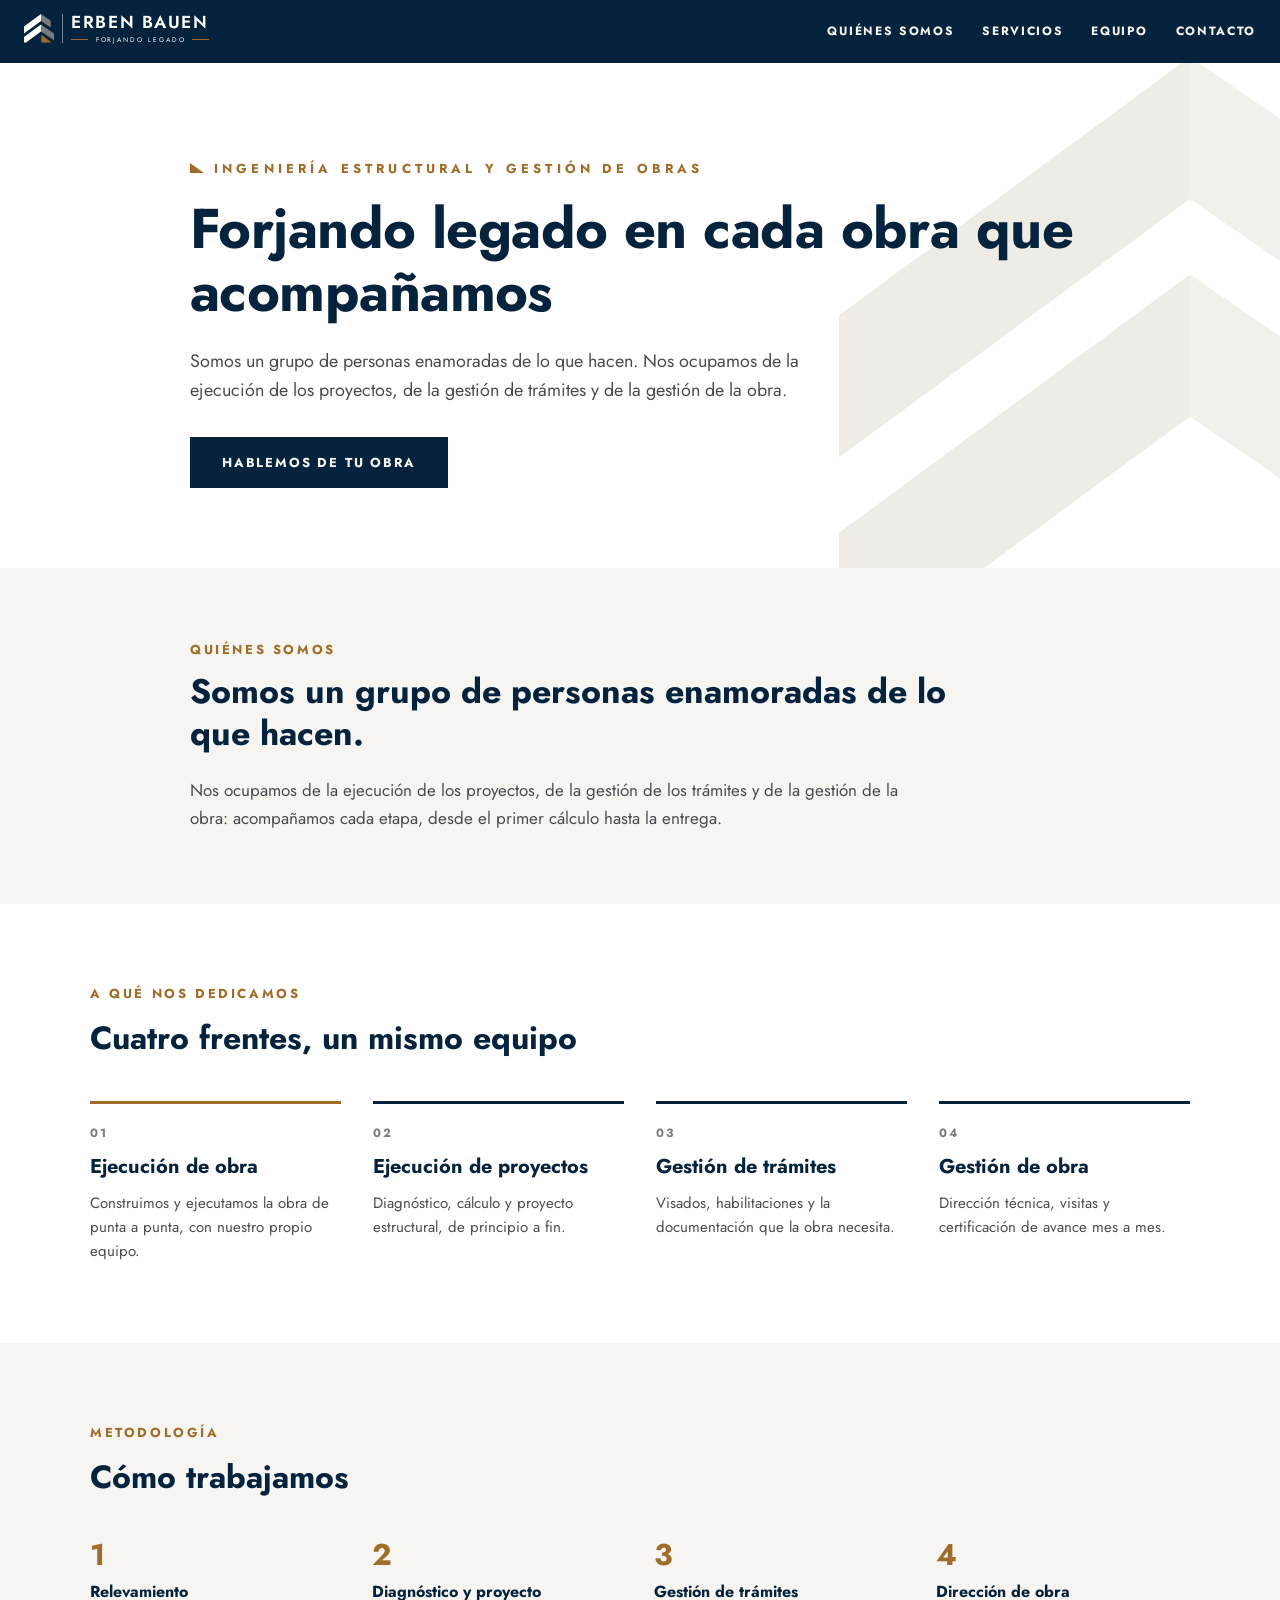
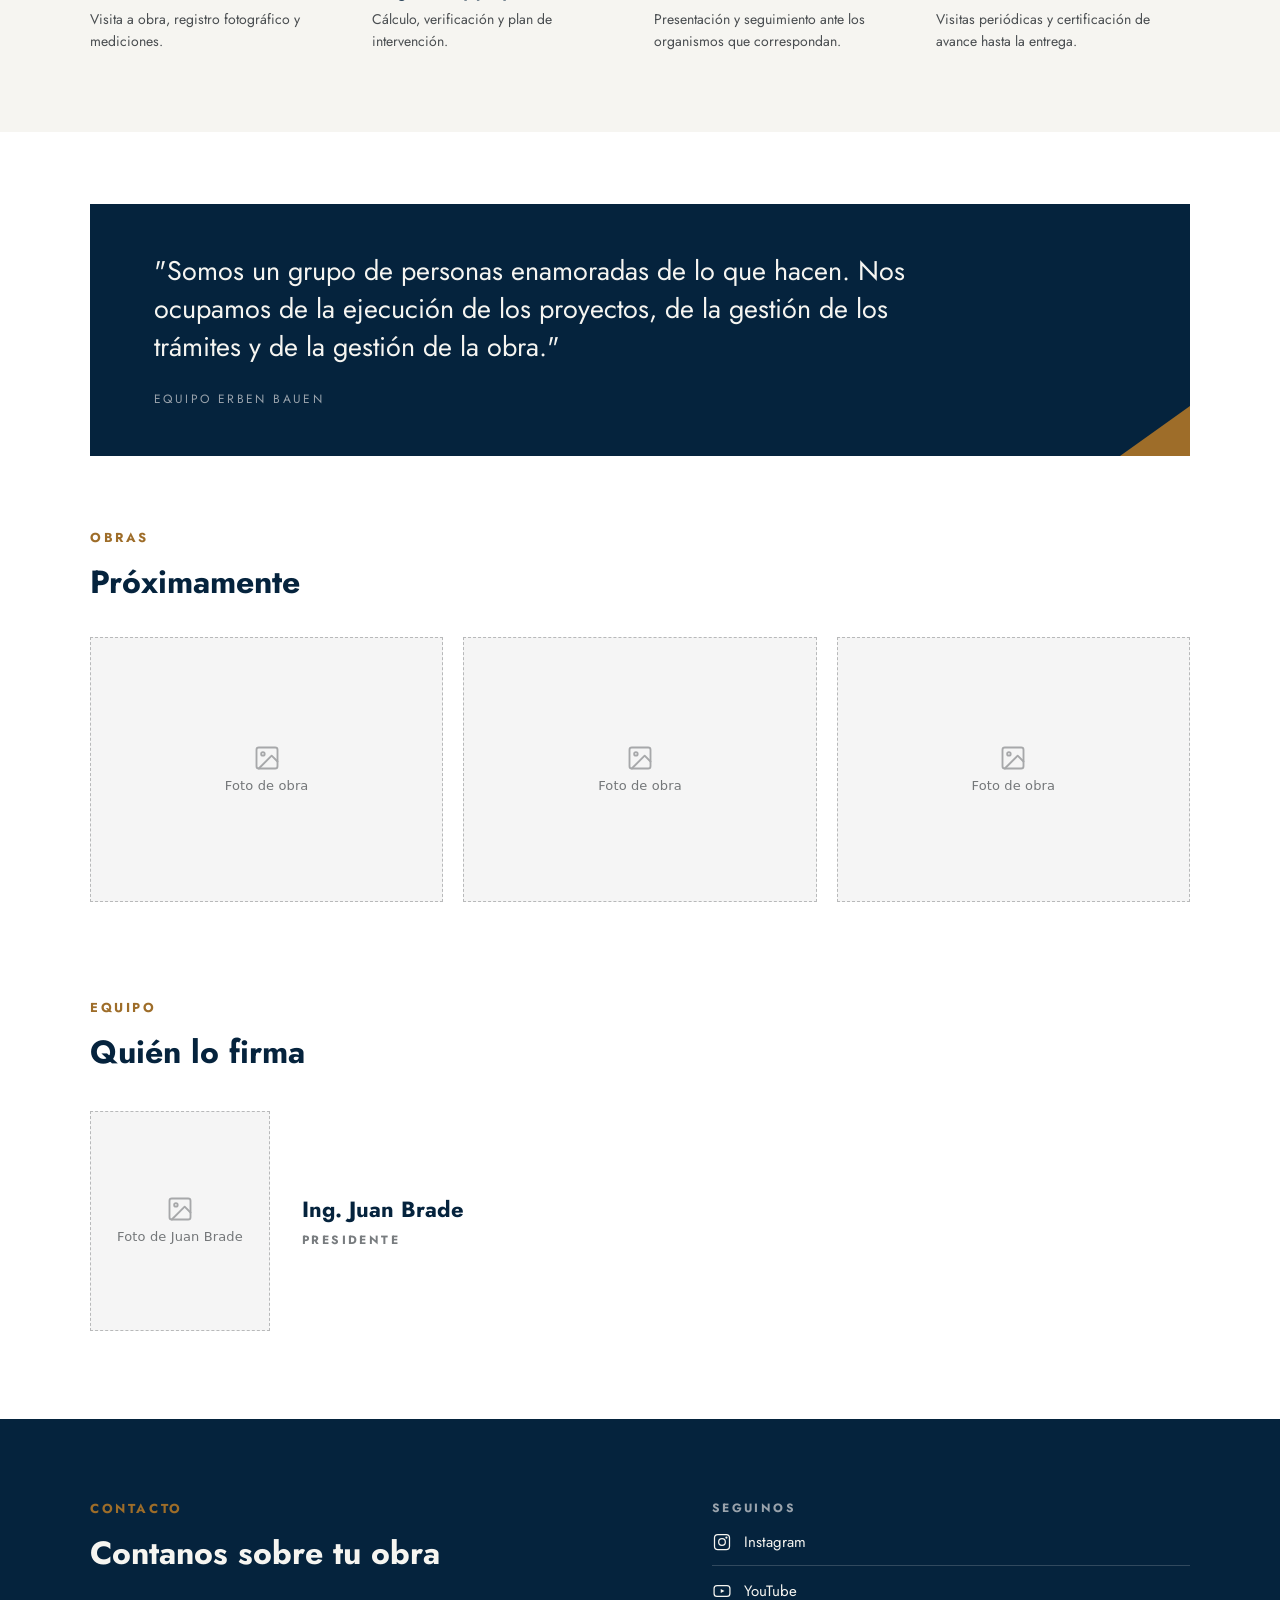
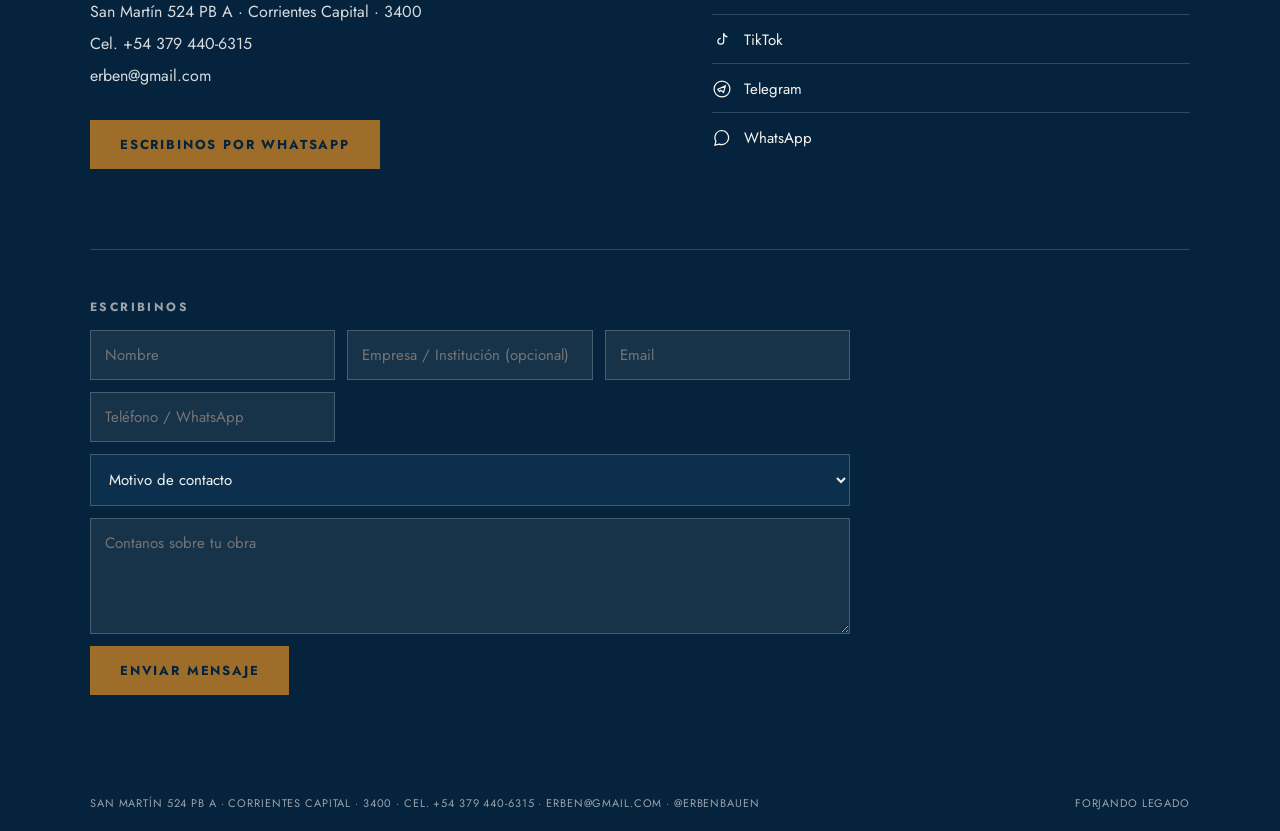
==== commit 234533a2: "Landing Erben: diseno original + formulario de leads (Formspree, origen Erben Bauen)" ====
--- a/index.html
+++ b/index.html
@@ -1,249 +1,396 @@
 <!DOCTYPE html>
-<html lang="es">
+<html>
 <head>
-<meta charset="utf-8">
-<meta name="viewport" content="width=device-width, initial-scale=1">
-<title>Erben Bauen · Ingeniería estructural y gestión de obras</title>
-<meta name="description" content="Erben Bauen: ejecución de proyectos, gestión de trámites y gestión de obra en Corrientes. Forjando legado en cada obra que acompañamos.">
-<link rel="canonical" href="https://erbenbauen.com.ar/">
-<meta property="og:title" content="Erben Bauen · Forjando legado">
-<meta property="og:description" content="Ingeniería estructural y gestión de obras. Corrientes, Argentina.">
-<meta property="og:type" content="website">
-<meta property="og:url" content="https://erbenbauen.com.ar/">
-<link rel="icon" href="data:image/svg+xml,%3Csvg xmlns='http://www.w3.org/2000/svg' viewBox='0 0 288 273'%3E%3Crect width='288' height='273' fill='%2305233D'/%3E%3Cpath d='M163 0 L0 120 L0 186 L163 66Z' fill='%23fff'/%3E%3Cpath d='M163 0 L257 64.5 L257 130.5 L163 66Z' fill='%23787C7F'/%3E%3Cpath d='M163 101 L0 221 L0 273 L19 273 L163 167Z' fill='%23fff'/%3E%3Cpath d='M163 101 L288 186.8 L288 252.8 L163 167Z' fill='%23787C7F'/%3E%3Cpath d='M166 200 L166 273 L263 273Z' fill='%239E6D29'/%3E%3C/svg%3E">
-<link rel="preconnect" href="https://fonts.googleapis.com">
-<link rel="preconnect" href="https://fonts.gstatic.com" crossorigin>
-<link rel="stylesheet" href="https://fonts.googleapis.com/css2?family=Jost:wght@300;400;500;600;700&display=swap">
-<style>
-:root{--navy:#05233D;--gold:#9E6D29;--grey:#494D50;--steel:#787C7F;--paper:#F6F5F1;--mist:#9AA3AC}
-*{box-sizing:border-box}
-html{scroll-behavior:smooth}
-body{margin:0;font-family:'Century Gothic','Jost',sans-serif;color:var(--grey);background:#fff;overflow-x:hidden}
-a{color:var(--gold);text-decoration:none}
-a:hover{color:var(--navy)}
-h1,h2,h3,p{margin:0}
-.eyebrow{font-size:13px;font-weight:700;letter-spacing:.2em;color:var(--gold);text-transform:uppercase;margin-bottom:12px}
-.wrap{max-width:1100px;margin:0 auto}
-header{position:sticky;top:0;z-index:20;background:var(--navy);display:flex;align-items:center;justify-content:space-between;gap:16px;padding:14px 24px;flex-wrap:wrap}
-.brand{display:flex;align-items:center;gap:13px;color:#fff}
-.brand i{width:1px;align-self:stretch;background:rgba(255,255,255,.45)}
-.brand b{display:block;font-size:17px;font-weight:600;letter-spacing:.09em;line-height:1.1}
-.brand small{display:block;font-size:7px;letter-spacing:.3em;margin-top:5px;color:#fff}
-nav{display:flex;gap:28px;flex-wrap:wrap}
-nav a{color:var(--paper);font-size:12px;font-weight:700;letter-spacing:.14em;text-transform:uppercase}
-nav a:hover{color:var(--gold)}
-.hero{position:relative;padding:96px 24px 80px;overflow:hidden}
-.hero svg{position:absolute;right:-14vw;bottom:-6vw;width:min(70vw,620px);z-index:0}
-.hero .in{position:relative;max-width:900px;margin:0 auto;z-index:1}
-.hero .tag{display:flex;align-items:center;gap:10px;font-size:13px;font-weight:700;letter-spacing:.32em;color:var(--gold);text-transform:uppercase;margin-bottom:20px}
-.hero .tag span{display:block;width:0;height:0;border-bottom:10px solid var(--gold);border-right:14px solid transparent}
-h1{font-size:clamp(32px,5.5vw,56px);line-height:1.12;font-weight:700;color:var(--navy);margin-bottom:24px;letter-spacing:-.01em;text-wrap:pretty}
-.hero p{font-size:18px;line-height:1.6;max-width:640px;margin-bottom:32px;text-wrap:pretty}
-.btn{display:inline-block;background:var(--navy);color:var(--paper);font-size:13px;font-weight:700;letter-spacing:.14em;text-transform:uppercase;padding:16px 32px;border:0;cursor:pointer;font-family:inherit}
-.btn:hover{color:#fff;opacity:.9}
-h2{font-size:clamp(24px,3.5vw,32px);font-weight:700;color:var(--navy);line-height:1.25;text-wrap:pretty}
-section.s{padding:80px 24px}
-.grid4{display:grid;grid-template-columns:repeat(auto-fit,minmax(240px,1fr));gap:32px;margin-top:40px}
-.grid4>div{border-top:3px solid var(--navy);padding-top:20px}
-.grid4>div:first-child{border-color:var(--gold)}
-.grid4 .n{font-size:12px;font-weight:700;letter-spacing:.14em;color:var(--steel);margin-bottom:10px}
-.grid4 h3{font-size:20px;font-weight:700;color:var(--navy);margin-bottom:10px}
-.grid4 p{font-size:15px;line-height:1.6}
-.steps{display:grid;grid-template-columns:repeat(auto-fit,minmax(220px,1fr));gap:28px;margin-top:40px}
-.steps .n{font-size:30px;font-weight:700;color:var(--gold);line-height:1}
-.steps h3{font-size:16px;font-weight:700;color:var(--navy);margin:10px 0 6px}
-.steps p{font-size:14px;line-height:1.55}
-.quote{background:var(--navy);color:var(--paper);padding:48px clamp(24px,6vw,64px);position:relative;overflow:hidden}
-.quote:after{content:"";position:absolute;right:0;bottom:0;border-left:70px solid transparent;border-bottom:50px solid var(--gold)}
-.quote p{font-size:clamp(20px,2.6vw,27px);line-height:1.4;max-width:760px;text-wrap:pretty}
-.quote div{margin-top:24px;font-size:12px;letter-spacing:.2em;color:var(--mist);text-transform:uppercase}
-.contact{background:var(--navy);color:var(--paper)}
-.contact .cols{display:grid;grid-template-columns:1.2fr 1fr;gap:48px}
-.contact h2{color:var(--paper);margin-bottom:20px}
-.contact .info{font-size:16px;line-height:2;color:#D7DBDE}
-.wa{display:inline-block;margin-top:28px;background:var(--gold);color:var(--navy);font-size:13px;font-weight:700;letter-spacing:.14em;text-transform:uppercase;padding:15px 30px}
-.wa:hover{color:var(--navy);opacity:.9}
-.social{display:flex;flex-wrap:wrap;gap:10px 22px;margin-top:34px}
-.social a{color:var(--paper);font-size:14px;border-bottom:1px solid rgba(246,245,241,.25);padding-bottom:3px}
-.social a:hover{color:var(--gold)}
-form{display:flex;flex-direction:column;gap:12px}
-.row{display:grid;grid-template-columns:1fr 1fr;gap:12px}
-.f{width:100%;font:inherit;font-size:15px;color:var(--paper);background:rgba(246,245,241,.07);border:1px solid rgba(246,245,241,.22);padding:13px 14px;border-radius:0}
-.f::placeholder{color:var(--mist)}
-.f:focus{outline:2px solid var(--gold);outline-offset:0;background:rgba(246,245,241,.1)}
-select.f option{color:#222}
-textarea.f{resize:vertical;min-height:110px}
-.hp{position:absolute;left:-9999px;opacity:0;height:0;width:0}
-#ok,#err{display:none;padding:18px;font-size:15px;line-height:1.5}
-#ok{background:rgba(158,109,41,.18);border:1px solid var(--gold);color:var(--paper)}
-#ok b{display:block;font-size:18px;margin-bottom:4px}
-#err{background:rgba(255,120,120,.12);border:1px solid #e88;color:#ffd5d5;margin-bottom:12px}
-.form-btn{background:var(--gold);color:var(--navy);padding:15px 30px}
-.form-btn[disabled]{opacity:.6;cursor:wait}
-footer{padding:20px 24px;background:var(--navy);border-top:1px solid rgba(246,245,241,.12)}
-footer .wrap{display:flex;justify-content:space-between;flex-wrap:wrap;gap:8px;font-size:11px;letter-spacing:.08em;color:var(--mist)}
-@media(max-width:820px){.contact .cols{grid-template-columns:1fr}.row{grid-template-columns:1fr}section.s{padding:56px 20px}.hero{padding:64px 20px 56px}}
-</style>
+  <meta charset="utf-8">
+  <title>Bundled Page</title>
+  <style>
+    * { margin: 0; padding: 0; box-sizing: border-box; }
+    body { background: #05233D; display: flex; align-items: center; justify-content: center; min-height: 100vh; font-family: -apple-system, BlinkMacSystemFont, sans-serif; }
+    #__bundler_loading { position: fixed; bottom: 20px; right: 20px; font: 13px/1.4 -apple-system, BlinkMacSystemFont, sans-serif; color: #666; background: #fff; padding: 8px 14px; border-radius: 8px; box-shadow: 0 1px 4px rgba(0,0,0,0.12); z-index: 10000; }
+    #__bundler_thumbnail { position: fixed; inset: 0; width: 100%; height: 100%; display: flex; align-items: center; justify-content: center; background: #05233D; z-index: 9999; }
+    #__bundler_thumbnail svg { width: 100%; height: 100%; object-fit: contain; }
+    #__bundler_placeholder { color: #999; font-size: 14px; }
+  </style>
+  <noscript>
+    <style>#__bundler_loading { display: none; }</style>
+    <div style="position:fixed;bottom:12px;left:12px;font:13px/1.4 -apple-system,BlinkMacSystemFont,sans-serif;color:#999;background:rgba(255,255,255,0.9);padding:6px 12px;border-radius:6px;box-shadow:0 1px 4px rgba(0,0,0,0.08);z-index:10000;">
+      This page requires JavaScript to display.
+    </div>
+  </noscript>
 </head>
 <body>
-
-<header>
-  <a class="brand" href="#" aria-label="Erben Bauen">
-    <svg viewBox="0 0 288 273" width="30" height="28.4" aria-hidden="true" style="overflow:visible">
-      <path d="M163 0 L0 120 L0 186 L163 66 Z" fill="#fff"/><path d="M163 0 L257 64.5 L257 130.5 L163 66 Z" fill="#787C7F"/>
-      <path d="M163 101 L0 221 L0 273 L19 273 L163 167 Z" fill="#fff"/><path d="M163 101 L288 186.8 L288 252.8 L163 167 Z" fill="#787C7F"/>
-      <path d="M166 200 L166 273 L263 273 Z" fill="#9E6D29"/>
-    </svg>
-    <i></i>
-    <span><b>ERBEN BAUEN</b><small>FORJANDO LEGADO</small></span>
-  </a>
-  <nav>
-    <a href="#quienes">Quiénes somos</a>
-    <a href="#servicios">Servicios</a>
-    <a href="#equipo">Equipo</a>
-    <a href="#contacto">Contacto</a>
-  </nav>
-</header>
-
-<main>
-<section class="hero">
-  <svg viewBox="0 0 288 273" aria-hidden="true">
-    <path d="M163 0 L0 120 L0 186 L163 66 Z" fill="#EEECE5"/><path d="M163 0 L257 64.5 L257 130.5 L163 66 Z" fill="#F2F0EA"/>
-    <path d="M163 101 L0 221 L0 273 L19 273 L163 167 Z" fill="#EEECE5"/><path d="M163 101 L288 186.8 L288 252.8 L163 167 Z" fill="#F2F0EA"/>
+  <div id="__bundler_thumbnail">
+  <svg viewBox="0 0 288 273" xmlns="http://www.w3.org/2000/svg">
+    <rect width="288" height="273" fill="#05233D"></rect>
+    <g transform="translate(48 34) scale(0.66)">
+      <path d="M163 0 L0 120 L0 186 L163 66 Z" fill="#FFFFFF"></path>
+      <path d="M163 0 L257 64.5 L257 130.5 L163 66 Z" fill="#787C7F"></path>
+      <path d="M163 101 L0 221 L0 273 L19 273 L163 167 Z" fill="#FFFFFF"></path>
+      <path d="M163 101 L288 186.8 L288 252.8 L163 167 Z" fill="#787C7F"></path>
+      <path d="M166 200 L166 273 L263 273 Z" fill="#9E6D29"></path>
+    </g>
   </svg>
-  <div class="in">
-    <div class="tag"><span></span>Ingeniería estructural y gestión de obras</div>
-    <h1>Forjando legado en cada obra que acompañamos</h1>
-    <p>Somos un grupo de personas enamoradas de lo que hacen. Nos ocupamos de la ejecución de los proyectos, de la gestión de trámites y de la gestión de la obra.</p>
-    <a class="btn" href="#contacto">Hablemos de tu obra</a>
-  </div>
-</section>
-
-<section class="s" id="quienes" style="background:var(--paper)">
-  <div style="max-width:900px;margin:0 auto">
-    <div class="eyebrow">Quiénes somos</div>
-    <h2 style="max-width:760px">Somos un grupo de personas enamoradas de lo que hacen.</h2>
-    <p style="font-size:17px;line-height:1.65;max-width:720px;margin-top:20px;text-wrap:pretty">Nos ocupamos de la ejecución de los proyectos, de la gestión de los trámites y de la gestión de la obra: acompañamos cada etapa, desde el primer cálculo hasta la entrega.</p>
-  </div>
-</section>
-
-<section class="s" id="servicios">
-  <div class="wrap">
-    <div class="eyebrow">A qué nos dedicamos</div>
-    <h2>Cuatro frentes, un mismo equipo</h2>
-    <div class="grid4">
-      <div><div class="n">01</div><h3>Ejecución de obra</h3><p>Construimos y ejecutamos la obra de punta a punta, con nuestro propio equipo.</p></div>
-      <div><div class="n">02</div><h3>Ejecución de proyectos</h3><p>Diagnóstico, cálculo y proyecto estructural, de principio a fin.</p></div>
-      <div><div class="n">03</div><h3>Gestión de trámites</h3><p>Visados, habilitaciones y la documentación que la obra necesita.</p></div>
-      <div><div class="n">04</div><h3>Gestión de obra</h3><p>Dirección técnica, visitas y certificación de avance mes a mes.</p></div>
-    </div>
-  </div>
-</section>
-
-<section class="s" id="metodologia" style="background:var(--paper)">
-  <div class="wrap">
-    <div class="eyebrow">Metodología</div>
-    <h2>Cómo trabajamos</h2>
-    <div class="steps">
-      <div><div class="n">1</div><h3>Relevamiento</h3><p>Visita a obra, registro fotográfico y medición.</p></div>
-      <div><div class="n">2</div><h3>Diagnóstico y proyecto</h3><p>Cálculo, verificación y plan de trabajo.</p></div>
-      <div><div class="n">3</div><h3>Gestión de trámites</h3><p>Presentación y seguimiento ante los organismos.</p></div>
-      <div><div class="n">4</div><h3>Dirección de obra</h3><p>Visitas periódicas y certificación de avance.</p></div>
-    </div>
-  </div>
-</section>
-
-<section style="padding:0 24px">
-  <div class="wrap" style="padding:72px 0">
-    <div class="quote">
-      <p>"Somos un grupo de personas enamoradas de lo que hacen. Nos ocupamos de la ejecución de los proyectos, de la gestión de los trámites y de la gestión de la obra."</p>
-      <div>Equipo Erben Bauen</div>
-    </div>
-  </div>
-</section>
-
-<section class="s" id="equipo" style="padding-top:24px">
-  <div class="wrap">
-    <div class="eyebrow">Equipo</div>
-    <h2 style="margin-bottom:28px">Quién lo firma</h2>
-    <div style="font-size:22px;font-weight:700;color:var(--navy)">Ing. Juan Brade</div>
-    <div style="font-size:12px;font-weight:700;letter-spacing:.2em;color:var(--steel);text-transform:uppercase;margin-top:6px">Presidente</div>
-  </div>
-</section>
-
-<section class="s contact" id="contacto">
-  <div class="wrap cols">
-    <div>
-      <div class="eyebrow">Contacto</div>
-      <h2>Contanos sobre tu obra</h2>
-      <div class="info">
-        <div>San Martín 524 PB A · Corrientes Capital · 3400</div>
-        <div>Cel. +54 379 440-6315</div>
-        <div>erben@gmail.com</div>
-      </div>
-      <a class="wa" href="https://wa.me/5493794406315" target="_blank" rel="noopener">Escribinos por WhatsApp</a>
-      <div class="social">
-        <a href="https://instagram.com/erbenbauen" target="_blank" rel="noopener">Instagram</a>
-        <a href="https://youtube.com/@erbenbauen" target="_blank" rel="noopener">YouTube</a>
-        <a href="https://tiktok.com/@erbenbauen" target="_blank" rel="noopener">TikTok</a>
-        <a href="https://t.me/erbenbauen" target="_blank" rel="noopener">Telegram</a>
-      </div>
-    </div>
-    <div>
-      <div id="ok" role="status"><b>Gracias por comunicarte con Erben Bauen.</b>Recibimos tu mensaje y te respondemos a la brevedad.</div>
-      <div id="err" role="alert">No pudimos enviar el mensaje. Probá de nuevo o escribinos por WhatsApp.</div>
-      <form id="lead" action="https://formspree.io/f/mlgzqqke" method="POST">
-        <input type="hidden" name="origen" value="Erben Bauen">
-        <input type="hidden" name="_subject" value="[Erben Bauen] Nueva consulta desde erbenbauen.com.ar">
-        <input class="hp" type="text" name="_gotcha" tabindex="-1" autocomplete="off" aria-hidden="true">
-        <div class="row">
-          <input class="f" type="text" name="nombre" placeholder="Nombre" autocomplete="name" required>
-          <input class="f" type="text" name="empresa" placeholder="Empresa / Institución (opcional)" autocomplete="organization">
-        </div>
-        <div class="row">
-          <input class="f" type="email" name="email" placeholder="Email" autocomplete="email" required>
-          <input class="f" type="tel" name="telefono" placeholder="Teléfono / WhatsApp" autocomplete="tel">
-        </div>
-        <select class="f" name="motivo" required>
-          <option value="" disabled selected>Motivo de contacto</option>
-          <option>Ejecución de obra</option>
-          <option>Proyecto estructural</option>
-          <option>Gestión de trámites</option>
-          <option>Dirección de obra</option>
-          <option>Consulta general</option>
-        </select>
-        <textarea class="f" name="mensaje" placeholder="Contanos sobre tu obra" rows="4" required></textarea>
-        <button class="btn form-btn" id="lead-btn" type="submit">Enviar mensaje</button>
-      </form>
-    </div>
-  </div>
-</section>
-</main>
-
-<footer>
-  <div class="wrap">
-    <span>SAN MARTÍN 524 PB A · CORRIENTES CAPITAL · 3400 · CEL. +54 379 440-6315 · ERBEN@GMAIL.COM · @ERBENBAUEN</span>
-    <span>FORJANDO LEGADO</span>
-  </div>
-</footer>
-
-<script>
-(function () {
-  var form = document.getElementById('lead'), btn = document.getElementById('lead-btn');
-  var ok = document.getElementById('ok'), err = document.getElementById('err');
-  form.addEventListener('submit', function (e) {
-    e.preventDefault();
-    btn.textContent = 'Enviando…'; btn.disabled = true; err.style.display = 'none';
-    fetch(form.action, { method: 'POST', headers: { 'Accept': 'application/json' }, body: new FormData(form) })
-      .then(function (r) {
-        if (!r.ok) throw new Error('http ' + r.status);
-        form.style.display = 'none'; ok.style.display = 'block';
-      })
-      .catch(function () {
-        err.style.display = 'block'; btn.textContent = 'Enviar mensaje'; btn.disabled = false;
-      });
-  });
-})();
-</script>
+</div>
+  <div id="__bundler_loading">Unpacking...</div>
+
+  <script>
+    
+document.addEventListener('DOMContentLoaded', async function() {
+  const loading = document.getElementById('__bundler_loading');
+  function setStatus(msg) { if (loading) loading.textContent = msg; }
+
+  const FONT_MIME = /^(font[/]|application[/](x-)?font-|application[/]vnd\.ms-fontobject)/i;
+  const MIME_TOKEN = /^[\w.+-]+[/][\w.+-]+$/;
+  function toBase64(bytes) {
+    let bin = '';
+    for (let i = 0; i < bytes.length; i += 0x8000) {
+      bin += String.fromCharCode.apply(null, bytes.subarray(i, i + 0x8000));
+    }
+    return btoa(bin);
+  }
+
+  // Error sink persists across replaceWith since it's on window, not the DOM.
+  window.addEventListener('error', function(e) {
+    // Failed resource loads (CSP-blocked links, scripts, images) fire plain
+    // events at the element — warn only; real JS errors carry message/error.
+    if (!e.message && !e.error && e.target && e.target !== window) {
+      console.warn('[bundle] resource failed to load:',
+        e.target.tagName, String(e.target.src || e.target.href || ''));
+      return;
+    }
+    var p = document.body || document.documentElement;
+    var d = document.getElementById('__bundler_err') || p.appendChild(document.createElement('div'));
+    d.id = '__bundler_err';
+    d.style.cssText = 'position:fixed;bottom:12px;left:12px;right:12px;font:12px/1.4 ui-monospace,monospace;background:#2a1215;color:#ff8a80;padding:10px 14px;border-radius:8px;border:1px solid #5c2b2e;z-index:99999;white-space:pre-wrap;max-height:40vh;overflow:auto';
+    d.textContent = (d.textContent ? d.textContent + String.fromCharCode(10) : '') +
+      '[bundle] ' + (e.message || e.type) +
+      (e.filename ? ' (' + e.filename.slice(0, 60) + ':' + e.lineno + ')' : '');
+  }, true);
+
+  try {
+    const manifestEl = document.querySelector('script[type="__bundler/manifest"]');
+    const templateEl = document.querySelector('script[type="__bundler/template"]');
+    if (!manifestEl || !templateEl) {
+      setStatus('Error: missing bundle data');
+      console.error('[bundler] Missing script tags — manifestEl:', !!manifestEl, 'templateEl:', !!templateEl);
+      return;
+    }
+
+    const manifest = JSON.parse(manifestEl.textContent);
+    let template = JSON.parse(templateEl.textContent);
+
+    // Nested page bundles (iframe targets). Each ships ONCE, in the ROOT
+    // document's manifest; frame srcs carry an about:blank#<uuid> marker
+    // instead of a substitutable uuid. Every document mints the blobs for
+    // its OWN frames — from local text at the root, or text obtained from
+    // its DIRECT parent over the relay protocol below — so each frame
+    // navigation stays same-origin with its initiator and a deduped page
+    // loads at any depth on any host, including a file:// download's
+    // opaque origins (where a blob minted by one document cannot be
+    // navigated to by another).
+    const pageOrderEl = document.querySelector('script[type="__bundler/page_order"]');
+    const pageOrder = pageOrderEl ? JSON.parse(pageOrderEl.textContent) : [];
+    const pageSet = new Set(pageOrder);
+    const pageTexts = {};
+
+    // ── Nested-page text protocol (parent-chain relay) ──
+    // Page bundles ship once, in the ROOT document's manifest. Every
+    // document mints the blobs for its OWN frames, obtaining page text
+    // through a strict parent-chain relay: a document only ever SENDS to
+    // its direct parent (which, for every document the publisher's own
+    // runtime minted, is another publisher document) and only ACCEPTS
+    // text from that direct parent; requests from below are honored only
+    // for the document's own child frames, and the ROOT never sends
+    // upward at all. That last rule is load-bearing: the artifact host's
+    // frame-ancestors allows claude.ai (and friends) to frame an
+    // artifact, so window.top can be a FOREIGN document — a top-addressed
+    // protocol would hand page uuids to that ancestor and accept forged
+    // "page text" from it, minting attacker HTML as an artifact-origin
+    // blob document. The chain never touches the ancestor: requests stop
+    // at the root, replies are origin-addressed per hop (never '*' when
+    // an origin exists), and both directions are origin-gated (on https
+    // a foreign sender's origin can never equal this document's; in
+    // opaque contexts — file:// — everything serializes as 'null', where
+    // an embedded EXTERNAL frame still fails the gate by carrying its
+    // own real origin, and a sandboxed child of such a frame is excluded
+    // by the own-child-frames check plus uuid unguessability). Shape is
+    // deny-by-default: one request form, one reply form, no error
+    // replies.
+    // window.origin is the SERIALIZED SECURITY origin ('null' in opaque
+    // contexts such as a sandboxed preview iframe) — location.origin is
+    // computed from the URL and stays 'https://…' even when the document
+    // is sandboxed, which would misgate every opaque chain.
+    const OWN_TARGET = /^https?:[/][/]/.test(window.origin || '')
+      ? window.origin
+      : '*';
+    function trustedOrigin(e) {
+      if (e.origin === window.origin) return true; // https chains; opaque==opaque
+      // file:// trees: Chrome serializes the file document's origin as
+      // 'file://' while the blob: documents it mints serialize as 'null',
+      // so the two legitimate shapes can never string-match — accept the
+      // pair in both directions. https origins never serialize as either,
+      // and sender identity (own child frame / direct parent) is checked
+      // separately.
+      return (
+        (e.origin === 'null' &&
+          (window.origin === 'file://' ||
+            window.location.protocol === 'file:')) ||
+        (/^file:/.test(e.origin) && window.origin === 'null')
+      );
+    }
+    // Non-empty only in the root document (nested bundles ship an empty
+    // island), so it doubles as the root marker: the root answers from
+    // local text and treats a miss as authoritative — never relaying to
+    // its (possibly foreign) parent.
+    const isPageRoot = pageOrder.length > 0;
+    const blobUrls = {};
+    const resourceBlobs = {};
+    const UUID_SHAPE = /^[0-9a-f]{8}-[0-9a-f]{4}-[0-9a-f]{4}-[0-9a-f]{4}-[0-9a-f]{12}$/;
+    const pendingFrames = {}; // uuid -> [{el, frag}] awaiting text for own frames
+    const pendingRelays = {}; // uuid -> [childWindow] awaiting text to pass down
+    function mountPage(el, frag, text) {
+      const pageBlob = new Blob([text], { type: 'text/html' });
+      const u = URL.createObjectURL(pageBlob);
+      resourceBlobs[u] = pageBlob;
+      el.src = u + frag;
+    }
+    function deliverPage(uuid, text) {
+      const frames = pendingFrames[uuid];
+      delete pendingFrames[uuid];
+      if (frames) for (const f of frames) mountPage(f.el, f.frag, text);
+      const relays = pendingRelays[uuid];
+      delete pendingRelays[uuid];
+      if (relays) {
+        for (const cw of relays) {
+          try { cw.postMessage({ __bundler_page: uuid, __bundler_text: text }, OWN_TARGET); } catch (err) { /* gone */ }
+        }
+      }
+    }
+    function ownFrameWindows() {
+      const out = [];
+      for (const f of Array.from(document.querySelectorAll('iframe'))) {
+        try { if (f.contentWindow) out.push(f.contentWindow); } catch (err) { /* detached */ }
+      }
+      return out;
+    }
+    window.addEventListener('message', function (e) {
+      const d = e.data;
+      if (!d || typeof d !== 'object' || !e.source) return;
+      // Origin gate first; the structural checks below (own-child-frames
+      // for requests, direct-parent + solicited-uuid for replies, the
+      // root's never-relay rule) are what hold in fully opaque chains
+      // where origin strings can't discriminate — a sandboxed root's
+      // FOREIGN wrapper still fails all three even though both serialize
+      // as real-vs-'null' rather than matching.
+      if (!trustedOrigin(e)) return;
+      if (typeof d.__bundler_need === 'string' && UUID_SHAPE.test(d.__bundler_need)) {
+        // Requests are honored only for this document's own child frames.
+        if (ownFrameWindows().indexOf(e.source) < 0) return;
+        const uuid = d.__bundler_need;
+        const text = pageTexts[uuid];
+        if (typeof text === 'string') {
+          try { e.source.postMessage({ __bundler_page: uuid, __bundler_text: text }, OWN_TARGET); } catch (err) { /* gone */ }
+          return;
+        }
+        if (isPageRoot || window.parent === window) return; // authoritative miss
+        const waiting = pendingRelays[uuid];
+        if (waiting) {
+          if (waiting.indexOf(e.source) < 0) waiting.push(e.source);
+          return;
+        }
+        // Never-answered uuids would otherwise accumulate forever under a
+        // request spray; past the cap (far above any real page count) new
+        // relays are dropped rather than remembered.
+        if (Object.keys(pendingRelays).length >= 128) return;
+        pendingRelays[uuid] = [e.source];
+        window.parent.postMessage({ __bundler_need: uuid }, OWN_TARGET);
+      } else if (
+        typeof d.__bundler_page === 'string' &&
+        UUID_SHAPE.test(d.__bundler_page) &&
+        typeof d.__bundler_text === 'string'
+      ) {
+        // The shape test is load-bearing beyond tidiness: the solicited
+        // check below uses the in operator, which matches prototype keys
+        // ('__proto__', 'constructor') — an unshaped key would reach
+        // deliverPage and throw, painting the error banner.
+        // Text is accepted only from the direct parent — the document
+        // that minted this one.
+        if (e.source !== window.parent || window.parent === window) return;
+        if (!(d.__bundler_page in pendingFrames) && !(d.__bundler_page in pendingRelays)) return;
+        deliverPage(d.__bundler_page, d.__bundler_text);
+      }
+    });
+
+    const uuids = Object.keys(manifest);
+    setStatus('Unpacking ' + uuids.length + ' assets...');
+
+    await Promise.all(uuids.map(async (uuid) => {
+      const entry = manifest[uuid];
+      try {
+        const binaryStr = atob(entry.data);
+        const bytes = new Uint8Array(binaryStr.length);
+        for (let i = 0; i < binaryStr.length; i++) bytes[i] = binaryStr.charCodeAt(i);
+
+        let finalBytes = bytes;
+        if (entry.compressed) {
+          if (typeof DecompressionStream !== 'undefined') {
+            const ds = new DecompressionStream('gzip');
+            const writer = ds.writable.getWriter();
+            const reader = ds.readable.getReader();
+            writer.write(bytes);
+            writer.close();
+            const chunks = [];
+            let totalLen = 0;
+            while (true) {
+              const { done, value } = await reader.read();
+              if (done) break;
+              chunks.push(value);
+              totalLen += value.length;
+            }
+            finalBytes = new Uint8Array(totalLen);
+            let offset = 0;
+            for (const chunk of chunks) { finalBytes.set(chunk, offset); offset += chunk.length; }
+          } else {
+            console.warn('DecompressionStream not available, asset ' + uuid + ' may not render');
+          }
+        }
+
+        if (pageSet.has(uuid)) {
+          pageTexts[uuid] = new TextDecoder().decode(finalBytes);
+          return;
+        }
+        if (FONT_MIME.test(entry.mime) && MIME_TOKEN.test(entry.mime)) {
+          // Strict artifact hosts allow font-src data: but not blob:.
+          blobUrls[uuid] = 'data:' + entry.mime + ';base64,' +
+            (entry.compressed ? toBase64(finalBytes) : entry.data);
+        } else {
+          const blob = new Blob([finalBytes], { type: entry.mime });
+          blobUrls[uuid] = URL.createObjectURL(blob);
+          resourceBlobs[blobUrls[uuid]] = blob;
+        }
+      } catch (err) {
+        console.error('Failed to decode asset ' + uuid + ':', err);
+        const blob = new Blob([], { type: entry.mime });
+        blobUrls[uuid] = URL.createObjectURL(blob);
+        resourceBlobs[blobUrls[uuid]] = blob;
+      }
+    }));
+
+    const extResEl = document.querySelector('script[type="__bundler/ext_resources"]');
+    const extResources = extResEl ? JSON.parse(extResEl.textContent) : [];
+    const resourceMap = {};
+    for (const entry of extResources) {
+      if (blobUrls[entry.uuid]) resourceMap[entry.id] = blobUrls[entry.uuid];
+    }
+
+    // Artifact-host CSP (connect-src 'self') refuses fetch() of blob: URLs —
+    // consumers read these Blobs directly. Survives the swap like the error sink.
+    window.__resourceBlobs = resourceBlobs;
+
+    setStatus('Rendering...');
+    // Page uuids have no blob here — they ride inside about:blank#<uuid>
+    // frame markers the pass below resolves after the swap.
+    for (const uuid of uuids) {
+      if (pageSet.has(uuid)) continue;
+      template = template.split(uuid).join(blobUrls[uuid]);
+    }
+
+    // Strip integrity + crossorigin — blob URLs from a file:// document inherit
+    // a null origin, so crossorigin forces a CORS fetch that SRI then rejects.
+    // The manifest bytes are ours; SRI protects against CDN compromise, not this.
+    template = template.replace(/\s+integrity="[^"]*"/gi, '').replace(/\s+crossorigin="[^"]*"/gi, '');
+
+    const resourceScript = '<script>window.__resources = ' +
+      JSON.stringify(resourceMap).replace(/<\//g, '<\\/') +
+      ';</' + 'script>';
+    // Inject after <head> so the DOCTYPE stays first; prepending the script
+    // would push the parser into quirks mode. DOMParser always emits a <head>
+    // (synthesizing one if the source HTML omitted it) but may carry
+    // attributes through, so match the full opening tag. slice() rather than
+    // replace() keeps us clear of $-pattern substitution in resourceScript.
+    const headOpen = template.match(/<head[^>]*>/i);
+    if (headOpen) {
+      const i = headOpen.index + headOpen[0].length;
+      template = template.slice(0, i) + resourceScript + template.slice(i);
+    }
+
+    // Parse the template and swap the root element. Scripts inserted via
+    // DOMParser/replaceWith are inert per spec — re-create each with
+    // createElement so they execute, awaiting onload for src scripts to
+    // preserve ordering (React before ReactDOM before Babel before text/babel).
+    const doc = new DOMParser().parseFromString(template, 'text/html');
+    document.documentElement.replaceWith(doc.documentElement);
+
+    // Resolve page-frame markers: mint this document's own blob for each
+    // framed page — from local text when this is the root, otherwise by
+    // asking the direct parent over the relay protocol above. An
+    // unanswered request leaves the frame on about:blank, the same
+    // degraded state as a refused embed.
+    {
+      const MARKER = /^about:blank#([0-9a-f]{8}-[0-9a-f]{4}-[0-9a-f]{4}-[0-9a-f]{4}-[0-9a-f]{12})(#.*)?$/;
+      const needed = [];
+      for (const el of Array.from(document.querySelectorAll('iframe'))) {
+        const m = MARKER.exec(el.getAttribute('src') || '');
+        if (!m) continue;
+        const text = pageTexts[m[1]];
+        if (typeof text === 'string') {
+          mountPage(el, m[2] || '', text);
+        } else if (window.parent !== window && !isPageRoot) {
+          const had = pendingFrames[m[1]];
+          (pendingFrames[m[1]] = had || []).push({ el: el, frag: m[2] || '' });
+          if (!had) needed.push(m[1]);
+        }
+      }
+      for (const uuid of needed) {
+        window.parent.postMessage({ __bundler_need: uuid }, OWN_TARGET);
+      }
+    }
+
+    const dead = Array.from(document.scripts);
+    for (const old of dead) {
+      const s = document.createElement('script');
+      for (const a of old.attributes) s.setAttribute(a.name, a.value);
+      s.textContent = old.textContent;
+      // text/babel scripts with a src: read and inline. transformScriptTags
+      // does XHR against the src, but blob:null/ from a file:// origin is
+      // silently dropped. Inlining makes it a plain inline babel script,
+      // which transformScriptTags handles unconditionally.
+      if ((s.type === 'text/babel' || s.type === 'text/jsx') && s.src) {
+        const pre = resourceBlobs[s.src.split('#')[0]];
+        s.textContent = pre ? await pre.text() : await (await fetch(s.src)).text();
+        s.removeAttribute('src');
+      }
+      const p = s.src ? new Promise(function(r) { s.onload = s.onerror = r; }) : null;
+      old.replaceWith(s);
+      if (p) await p;
+    }
+    // Babel standalone auto-transforms type=text/babel on DOMContentLoaded,
+    // which fired before we swapped the document. Trigger manually if present.
+    if (window.Babel && typeof window.Babel.transformScriptTags === 'function') {
+      window.Babel.transformScriptTags();
+    }
+  } catch (err) {
+    setStatus('Error unpacking: ' + err.message);
+    console.error('Bundle unpack error:', err);
+  }
+});
+
+  </script>
+
+  <script type="__bundler/manifest">
+{"9b14d7b0-ea0e-49e1-b994-668e020258f6":{"mime":"text/html","compressed":true,"data":"H4sIAAAAAAAACu1Ze2/jNhL/359iqutVSWHZkh+yI1vJ5bW7KLJJsd27w7UoFrRES2xoUifSjt3E3/3AhxUr62wu1yBocQ3giDOcN2d+kuzxV2dXpx//[base64]/xky0p5xJ0UqEcF7JYcIpL1/Vo1wVPCtRka9e06soUEJY9pou8XSKk1c6TWNy42q723+z6U+p+DSZs5Tih/PypYxyKQsRtW1DZ5xnFKOCiFbCZ+1EiM7RFM0IXcXfcSGjmyyXf+v6/qjn+6O+749C3x8NfP+blIiColUsblDhmBG105iSBWi3sWOFIsIoYdibUrwcAaIqUSLxTEQJZhKXI/hlLiSZrjyLHhVfBemZeCL3FDM5L1fwlsucJG7TVRG6TYGY8AQuydTKC/Irjm5voeRcfr+E9bpYjkAHkGOS5TJSwNMAGIvEI1NYIDrHsXN7C0T8IFFyjVNYrx3ICZNeQVGCc05TXHoLRLWYLOdYSRw2AAB25WsSVf+9lJQ4kYSzKOF0PmO7889QEfmtbh/PrFUV3SIDhasnfBk7PvjQGQ6hM+g6YKBVhTJD5fU/TbQ6tYr5TjMfhDWhPLkeAV/gckr5TbQggkworlwCjAskc0hj530QdsGHCx+CjrkMQ7hQzDCEHx2YEmqKkRzrUozbSvMLhjr9AYS9Vt+sgq6vlrvsnfwX9gI/UDF1OuYy6MJFcGCvajscPD9GbVOVOBiGraFZdvodtdxp8+k4Q+j4vtIOTWidsKsXNTNvd5gZt8Uiq4gX7K8eno1M90SB7/91++C3vOghujGjosYdKJYSl55F6shv+QfKkL5DqUFLPuKlhPV6BDc5kVgL4ojxmxIV2zMZKC2Jl9IjLFVjbiw5h+cfTs4v4eT47+eX43ZKFltxPZxRQXmG2HMG9Kky/k/1+qxmFC+jYAQbhFGQM0HJdVbyOUt1kT7MKbaHXUvxS+Xv7Sx/V4V1X1a/1XvGcdTr31Xlf3P14bvjy7MruDh/e3x29VR8vyXVh8fb1ud73/jVbrWsRHYj9jtekl85k4i+DGg/3g293p/o/Cc6fwGdLVAUVRcJTKeRkCWWSf7ZjJyRxecj8mywt0Cl5r9AaUpY5lE81cgabrXr6wH87xfMO38QMO8O/3/R/D0qr68YXT0Ly18fil8IiF8Whl8ehF8egl8AgCv4vW8l213jtv1iyL5ly1WBY0dNiN5wIEUSeWni2X1NFiUvROzcfvPvOZejr4sSq1YyVGS5uo0sqxf6TbM0jWTZnaG/tnyKVnwu6xZwSiQvLc+y2HxmVlaPFwrZhRX6yVyFeSGtCebVI0+NrbrZrH62nBRP0ZzKmttdBqX4uCpwTcy1cu6de+/OvXOVE9eIbPKVnOEXylaDXk2M3tfYchharGoMDYs1TsZp+nQlPne2qw5ayr1zdSDunavcu3eudureucrVg3poqNnqmMeLQlg9tXqUQdDfWCRswwsrJ0vLCv1NQ84ZqWdYLJ9Kj81nE1zW4zc35SeDn3BO8UZuZwIKph93XdPXYJ5wJiR8vLo8/wFiuG2AvQnCLaAI3L/4/U63e+Y2YaKo3kHvrO+7TcgUdXAennUO3Ka+IdaEyznFNYmULBQ9GA5OB29cWDcbAPp0K0dv9N/GkRV8zFEl/IijMpugvU6/39x8Wr3+vnWrmimC3flVVFajHs2vYtj8LG0c6XZ9JL+KymrUo/lVDOvI0saRmof7jKpSTGrU7kJWjMdOzNKwbqxHjUZCkRBwymcFZ5hJwEuJWSrg7PSCZyTR/VNiluLyH4iKvX3NUC2lmsxgNMQgcyJa+h7Qsry7O6jAb7SloqR1b/60paOw72elondaul+3lcxjRwyXes72tjQrlICjI9jbxBPHsI23cAShDxEEQX9/f9tuiSThEMO23iZoOAK/1VVqfqs/NFollvOS2RLA/Red0U4LzUrs/u26LrkV473w5uGtLqrvGBshgy3RdtntO8BXcQxTRAXeiOoCReayzXsXwXsk85Z+Pt0zBf4W/NZBbwjfQuD7+9BWl42O+RZ4p5Kp4i6l5DgC2UJNSE7UYtKE5K1aZE3zPK7Wqm+b5ulYkaprm/q1TlEpWWhTa1X/dWPd2P41y/6M1Ta/sv0HhnHLqH0bAAA="},"444c4d41-3cc2-4905-aedb-a9e0668a9e6e":{"mime":"text/javascript","compressed":true,"data":"H4sIAAAAAAAACt1963rcNpLo/zwFxPHYpNRNXWI7ScttjS3JjhPJ8khyMrOSRmKT6G5KbJIm2LpE7u/bh9gn3Cc5XxXuIFuXJLPn7Jn91lGDQKFQKBQKVYXC8jJ5v/1xe//N4fYWGVbFhCRxt5rmdTqhy6yKlxfDmpH//s//IklB8qImNEnrkOzTwTTNEnKV1mNyFidGK/L0KRlMc1JNc4KVzsJvvCmjhNVVGtfe+je+H5D+a3L7DSGXUUVOTxM6/FQVJemTvcE5jeswocM0p1BGq/pm3az4sagmUSaq+8XgvEMu6E2HXEbZlCLcC3pD0pwUg3OyoYEbVW8JzacTWkWDjPZIXU1ph8RFPkxHU6vsqkpr8zd2QWYB6QHwowt6c0L6vFSjWE4HWRq/S2mWzEPQGQevU9+UtBgi8gv9PvHYzWRQZB7ZwKIl4nmkZwJa/+YbQpaXCcxRRaO4Dmv2DSHDaR7XaZGTEa33odgPkNAERshqsk/65CrNk+IqxM/[base64]/UdZUOpjX1PYSPULyAbGwgktjEJv2tAFPTSZlFNe2RJA7TPKfVj4e7Ox3x9Zz19Kg21J9hTa/rzSKvaV6Tr1/5wvA82YqPQf3AkeCvWYMdxbwc0uvaZ5UzJ0VJ892ojoExll/BTPgbvWN29K/XJ4vBxuvlkF7TGJsZ86MazZ2mOCsYJX3glTCLWP0hT+j13tD3Xi1DH6/N6RZ1+33SXYWR8t+vNGphCq3n9iXJK7pjWRpT32lMljS4o5WTMKP5qB53eF8WeyQFcCmsv6293U9AusoPQqThu6qYHNRVmo+AIB3iwRQtj+tJZnPY/2Ye/R/mSjWaKrqSjIkshr8ljhxuD8egaMJ/csiEZLTmIBP+u65u1Nh4OemTnw72PvKpxP54zRmJkf9l7Ud0OtP4ij6+fpU7nCjATa7A7d6Dr2+qKroJU4b/9XmlIPj9nYtVPDiXDJKYfCTZpw81wify59OnEkuruG/iumF/6zWWXUVZTfrkVqAzLCri8y8XpBhKFeeC3jDY+Y0xAr0ujlZOOG2eeAGCOro44WgeXZyYA3QpYsKFdoFYy2SDY+TQrIXzkvhjNMHF/Cmqx34Z1eM8mlCJIHISUpOXczZv4SpY3jQuEvp5/8NmMSmLHHa9spWtzMkaRCgay5CVWVr73rIXhGVR+gH2tF8UtWctUagfVrTMopj6y8dhEh+HIHSeLHeI5wXmJyjeEOU2tJmxeQ+KQqhRoBK8fXOwfbp5cED65Izv+SzuIsRxkSW0uh1E8cWoKqZ50ouLrKi6k/TaT3PCqtGgE0+riub1Jnwg3/+1U1dRzsoIygQhCBkUVUKr3mp5TViRpQm5B8yLlbvgdKsoSaest1Zerw+K6y5Lf0vzUU98HBTX68UlrYZZcdUbp0lCc077v13Qm2EVTSgjLO6ycZrT25W/[base64]/9AOLUqRD87jlohdyopuDf6pHNIf3jZMKsTcR0KRx1bssoSQDF5+U1+b68Xh8Wed1bXS2vl1fD52SadidFXrAyimlH/SUR4ux8Dy7fuYLlqqiS7qCi0UUP/+1CgUaxuSyTlJVZdNNLc+C47iAr4ov1qzSpx701Olkf03Q0rnurdOIKIYnnJa3qNI6ybpSlo7wH6lR3UNR1MVk3aMr58MWLjvz/8NtgvSFGsdZKB/4vfPFoKdkQABLAlNGqy1BfxTlvo8c0rygrskua3MIsdYfRJM1uenPmCKvgigm/f0Enj5qzuZvBgzlw1YVgU+jb8lpJIcGAK+Tb8loPe1ywGv8bMcmprnTWlbNilMZuNSXV6qLsAWtndFjjH7918XzSW1t9/t3z7799+fy79Ul03eUs9XIlHru4vSyvyeoKzKomwF8GKysraytiSv8yHA7F2ll70Nqx6fG8vF6/Gqc17WKlXlnR7lUVlW2SmA97eZHspjBgRj7tf/h4eAoqxc6Hj1ytSHMSlSVbvqID0JcuuqyORrRLr8uiAjWEHE/XVlafkwtKSzIo6rHAChqymzwmYPzITMtbRUdRmjMSccMbYTUtQ7K4zPf5CU3SiJRVmtdKV/tbGY0ouSWTqBqleY+shC/iybrQyghBkxjtEDSDkVvCZUGaszShPRJdFmmiK/8FMCmKuqP+Iq8Vm5BbImQAiaZ1oVstdsiiktnwZzSsaaUQJBxhvit3o+R8yuoeoddguiLdKzq4SOvu/CoKCjBFUhVld5hmNa16BGaJLKQTIHaUG8Duralgqh2gm1CQfaT7ww/MgmnUmFZ8syDhysoquwdeWlNevRsX07zukdU5YIdplnUnBcwGcMg9YEFCA5eBxaWa5jlshiZcFAapg+9KG7IzpbyfSdPnu887O6ef3ryXOrMHe29nUCQ3t1L6g0IgOG1lpthF/vFa8opZf4ZKujqiQD08pBSVaU7rkEzb1OCcApo8HGJIH76EbUcWPJ0ap4aNJ8tpWFNW+ywa0i08wPgSTmAc08yzDjF7AtvI5/0dQCiEs8nn/Q/YIZ5jBAaKgM7hWhNUHW+c45hCpXFuM/BlEk0TSQmveSZjdx/1mT5vWh0CKr4QOh1hGErEdNhWNGVhaLOBGvMgzvvzLFnc5tw3bLLWgVswBenfyR/[base64]/ooasPmwPhzSunVlX5JsOwL2C3wRU38/xZ06WyGqgmRDHErLpgIVRkvhsOjA+CungdmK1SmhGa+o0nCn27JCjE/VB8CEdRtOsZuY4d+mkmDOYxLDtEde+l+YCFzTK7dI6gh3gdhZY6PLal6TvVt4Ijy5ONkKB0brRBJj0Eg2DoHSRlYAk3DB4aYzSJVRiDtvpSlNBVB77+6i83YJvS9KkAz90y71LWlVpQhkfVeuyVj64vu3v04tNlonlBN0GJj/Zn+RiDSuaJ7Tyx77NuoGATDNGdft5lTvEWvti7HKRuAZBel1W2iD4YWv74+Hp/jZ4hP519Kb7H1H3t9MnJ+Kvle4Pp09OFpelPvTx8+7b7X1ZvbtxnCz5x+FxshRsPFm2lRp+YvQvo4x1SMMTBUiQPtEOliCsq3RiUnQB6qjdk3OI/gofwayMZmzfAys3FuHohJG4S1ZFhQAr4JGQ/VpF5a/jIqMIo2mOtzFHeNzLtNoh3dWghTvoF9InwzRPDotyh17SbPvLNMrS+ob3YCD9xRVJGSyYuT2udAj9IhxizgKv7mwoW5ElAFCUgiIaCLtKQTfy8au5kGOwYXn9ft/rGStVkAaw7fdJZaxPXn9hbv2F1vp3gLdqiyU7D7RR19Q1G/yx4Ck+Wpg/vUFgsxdvC2ESujn8aqs1jDJmVMOfbfVAO/FaVEK71jTnwSKJN5f/1Urk6r1gZVH543QyoFWD+4yl8bpP1mBJWHR65j0DGWiR7pkX3L22RO3GMmosnBY/j5gLPAro+WgeBloXrnEySmiJh5UVwzsF5SmWkZS8Ig7u6yRdWrK9VDiQVEmUgENdWpIchrK4UTHwzNWDTbpdW/8U2PX7sMM1GaT1nCT5zCLDfBHzu2nh0EH484mY1vRk3SBQzEd8hK7N+H46iSonZv1A1tdEUvUNOiFriiZ9s/2CwY4pqFknspI5DQAtJa8FHFG5a1RWbG4WL3hBABSo03xK7SlcsIVyKnertvoy1EIRkSyRNd3zBokh8qnfB2c6/9NraIO3hBsKSdoBSLM7OEXKkFnL7usuLGsLBoVd4BhO8HgjdQFzE4ZarUIIeCqeVjxYjIHgRn/1hqhEelh+BO2PVk5OdCNgRFEqmRC/XY3TjMK8WQx6xxoNrTnng5rIEfG5QhYJ3OHJ2W+rtPyv42RpOXCmf9JKAuwWSYD/[base64]/IF8IIiyYlYZMoywgroxyjYC8wGLbIR3gyZtOSTBGRq0HlieAHMWCPePgXnI8Cie/+m19Pf91/8wkOovhV+KRwbFV0JXxUIvhIhLDKb/hTfgLrrPEJfspPIHaMT/BTfhoWhdEZ/pSfKqO8koUmHAVkbAIXhXFUcpuz/CIKgAYzc/SfP4rxi6AXCFzezusqpSL8S5RTUSYpBpKr9P2jiw65PMHT/dFlh1ycWOTd/gVk365B3yKPszS+6BGvyDfhL4FvkcfjKB9R/gH/VF/SvJzW+OED/KXK2XQwSfmHA/xTfbmgN0lxleOnn+nNVnGVm9+mpfzyuTTLy4oyJj99gh/q66SYMqpg7sIvCyp+F3DxqwEZv9EcPSDy8zb8tGtkNLqkusYO/FQ1hkU85ai9g79U+SCbcqhvs6mGlxTTQUY1pbfwt0NvMK5d1xOaTznR+e9dmk9tvCaFidZuYWCF38ELrb+DXcP5LiaPfzbmTzj7FFU/8d8WXUUdQVlRw6Ct+K5wFDUsLEUdPQOikj0HopaeBVHLngdRK47ymGZmtU0scesp2ohaFnVkHUEfWcWg0KioVYdlPa04Yu+LWnWKpap+VrC2BjsFm9eiLqbxmNVRxXE4hJ8H8NOuQfNEf9/OE/uroj5+tmiP3w1qYQ2HVkkVjTQKW1U0sjGA7xIB+Gr2z7/JieVfzVmF73pK4bs9n/BdTRJ8tmZI+fs0em9kkY2jqikRVfVMbFUt5ZW0636QxZp+yo+opkCVAGRTnMO2jCF2/kbv6F+vvWcnX72jf3kni97XZ0f/enay+CxYVD7GD7uf9vYPTw+2d96dbu7sHWxz8xrs1vt0tH1dig37lX/d5T7Lr0ks/gp8jyyJ7paIFyy/Fvh6o9Qz5b9WF4Txzj9mgX8UdX87WQJbn2HwO1kM/GO22A+WR5ZFj2sgm6BmQOQx88HBKLU9aW+F0CQZoii2e6trGS7sn3YIKzskR68L2MXAjF6SJVOxWcLPOuQREV0edYgfY32vC6OPw7rYKa5gRTEKRzKweXEFo3EukmNg1MIe/oZTSQv2bbNjDqLukIgj8wqQqckSiWAqXr9alr+9155Gp72z5Vdjmk1o7R+zr6+D5VHaId4r8Bxj6ZNV7862x8u83jFbfC3aLqvGr5227dNoGAuEr6SiUdYhUZZG7MQI8W1oH1rfv4OKxGRnz3+1vBEAdaAPIJC/[base64]/gUNDyzuwg+07OlSee+mLsHq7i4YQIubBcwoFryxQG/MtaH3pCBQgom3tNYJNsPVoVs0XC8CPkcQqILBkpbdxKCVuompOM4awmw+0tyT3zX5ldgzFJZTxuMGQqPcGMXLQN7MDB6IQpqLWzBJMWmYZAGwXkpdbspd4I2QGlLBQW9dYzxRlUZdftXB/YTz7AWBMT3zJkhHdbjWGWtiYiCFFwgg/Cd4Uw1brbKAqUbDotJNYEd6V1RzGljoF7nXgrk6s/NbuRB1VeSwF17Qm6O1E3t34sVi3r4N3MkxVi2f9SO8dmuKZD7RJ23S5NZs37GZqKO5Vd2+AY3zx72Dw9ODw3/ubJ9+2t/7BOrw8iL52+npp8/726enZHFZGaSOuMoqA2ilCgths/LvCoLn5I+6kMdOj0dTy194jUD+wKha+YNH38lfIg5XwQNFflhUE9DTOAGUZBzjiY0jdgALysdlZctEMIT15S0r/C6EErq30eYvVQXRuieqLQjDor6kZTTXt7N4Yc9xGC5EWdZq9RRKyHTOlS1uKmpR6gCeu7vh+oF19Fg93JR3LjOE4wjkzCAaBAHgaYV9WKxn3SybmhfAYHg9Y9htusahCOVCJbdtN6vLzIjzc2OhZCSY3GKXlxdIXjA6GVW07JEkrWhcd/GSbxd66EaMpaMcGmP9usz0FWBD95bHD7071mX2UTvtfB0GWUeTEndkZ+ODbRH+ObwpObd8hJLtne1dEBof97a2TemL1VnzyqjYGjsyEAPQWFoKGuLDYJ4Y+Abh4cUS6JYFAk8Z/jgLAFIobv5YcV0YxM11h6sou8BQsYrmZn0xT2YrHvmC19m5IhTX18h6EhzXngZSexpgNR7Qg5XhgxwWBxaenkZ5XkDsF7jBrKmy42iweoPDLOy5ymSyl2isVBhNrBOOK186AMWPRdMg5OHZvj/go5DiITAF68HOh63t0w9bp7+82fm8rUJ3Vro/RN3hye33sycqXGdre/Pn0829j4f7ezun73b2fpW1fbjfMfzK4u6wqOA/sDVps8JXuREHDqw3n/+hQMjF8ZVfF/6KMuqrOnd+5f8JnLiglG3R+GIXIsAPo5FP1RkcXUlZCMGi2UetwKk7BG0xGDLUoNHMViRo5lyXjmWwcBeM7N1RVgyirMvioqTiKqUXNPpv5QAYjOIC2ipiyijlqjJEnWXzGMG/[base64]/MekyoGU3hdAgN9hZu0YNoqNrViHU5nS0aArEI68s0q6DA9ZVC25JLPIUcIJagSItxERHpEtJqCxq/4LHPjzcSqMCX4FeG+nFrWpnmBvEKyZp0r1iPVBInK89/TWaXnvrDaDAH5zhMcgY+sDj9opZVVRgokKnEeyL2rtQsnMRzbLBEe7x/ywRj+MXODg4gSSN0NdbXOOYeofZ6QHsU5hB/4X7mFkje/6AM55QAUCEgWfctjzVEfA7fmyuCsCruRKiUfD7kVEg2xcRwn4A5XTgMkf9vmVnjmjhEnaLhcaWzFG4xL0E5C3qu5fWWB8xpwgBIscvVeeaUsjUyE+X7Uc3Db8lPQJXbmAX+zlNmC/qpsnP9Ibh2V/[base64]/vEBC+/ri2uPuilaqYSThGZtjZT2avenL4Y5PRp15IHPqiH17auoymnyY5GhSfNOtclgnyr/rG5N+8jWV+PI0Qy5mQe+boSnp+ou34YH1hzveAUWNbQyjN0aF3GEvlFCjtcya4DI0BYv6LPIaAg1fO9IX7E9IdBRAw19+MUdi0hs2heLZnT7fH1dC4Z1d3nDjFFf13NN7KqC0AlAc7LrEy9oWS6OJby+rk3haBvuAd79hnvTbC8lFb1B6GPp52oTPeITCiAykz/DMDTM/qU8uNq60YKPbgA9vtKNamveAiiNnZNfsOkbF2zcSL8FMesqkcTH4squJeLspIUEwqk2gPdaTAmQRrGoumjNdGAYN3KcckI8iCHzOo1yIbJTSNwlrK88iopnJiBWZgJPk9aAfHuLbFtK7lkiHpnNPKeipYfZoYfEXcpOU2ADp2hOpySnl7SSk5XIi/B8A6YJiRihk7K+sZFzUGthcxfjdjq30fgB9BWZMBrElWMzCs2baRYDGmsiZb9EWZpIccv1IztJ1qXDOmo4d+3qKezql3Mx4EsAVQedsosXeoOiyGiUt93JsLoXBLyPaEApaUy7NOxonFLtotPaeS3pmaWsfk9BgpqG+oY5A6opu4WpGERMXCFuNImYaJDWdOKZbcCa/[base64]/MkqyyXR71WgWLq5ZY8uYyyB4gTdAS2yhOY1328en+/ULiMsmZj3rsEs6Ci6k18xNegJQvhAyTJA8XCJXett4oEU2OCVSwRf/qUtAqCSzGkBjDpmcNT6e9k7FZOMQanWcUmWDtntByGLAbJ52wXGFrB783MtaXb4plCDBiEozagzP9ugLKOt2WGtuNG11Z0h2XiBlfEHEa18hu0YWFVMOBx3lWg25lXfm7jXseLrt3muCCNAByYG+M427JT/jkLQQf0MHUtgHDjkmbA01OJaE+hbH7F2enxSbJaFaxGh3lPk29jnjtdLZ1AuXTlBmFZ/rX/eoT+a4OgTXs/[base64]/XN2/bVm14F/vPH1L1+fBDLt1BRHfs6uMXX0OfP+fxTskDCPhxB8SFRzsPxL6Av9P7gZXN+xF4wjptPzSAdzRXN11Z+soJNiAVi2kdHbjuBVYcoXP9MbjIswoD992ua937jLDz5XhdNdbOi/Q/zYM/vcmLPHNdhZ+ggM0BsYNSTToTu8/zbNE0wAqJeRbYLU9klzQYD50WgdWEolJFpq2a6msFMBkABrAFFBJGdFlGxf17TKo8zna8qfBh0y5ems2/KMXMoYB+KPuHemZT9v2fZ0wqdL4yorCiRlq3D2DeaQQ9ZnxpbxCCVDbxfApGIcvrWJiAHZOAuF1GgOolK2t/aG1vab4IGXJm1z2jlTkJ4JmqsnoTiSy7l5jxWACzpGZeDAttq8Xq6TU5n5vg54bN/vU4hscCBzSgyJQumzMU99c6xU0F332jAEWrK2ocYxrsBp3CGiisi8uMQTEVvM0wd6JyoB7SebTeUMc6byDciYEyXoyBmsyjMSY4wWalRRmpPbW7Sbrr0Eg6qwoE6KZJpRSFLISFRRbWGNRKo+Ak6Odch0SyKS4YWvDKp7c6aQP8XSnEelMI/lEjbOu76pQ+KhX86QcWfcmhnCA96N3031mnA6Gef/hmlSdzPmieM6sqhDyjGwT6kTDLQq/hrCLcyeOIKuG4JNm9l/5Lc0rPQlj9HMDfVbK2kY0e0UQopIvvIOUIMy6gglzDHuzNW47zkM2P6Rxkh1sBn5X3B6cNDXFgsINz2YY778v8XVPf1MyZ/I241D1K1NPfM49dDoB7ePB6A39jflIQu3Cv1z3plLyNKf6Y0RFake2MmFXQb/hHgBHzizeW8vwftlUMlOQfkmy3xv0XTMicwgiXG7RtEsaWjPZjXIXGJIRlNFAXnCe3eCafEK0Brpkxfffr9qYO2kJmJ2XiJs4Y/XyKtX5AV40sZrZInAHEbVZpHQN7WfBuSr3ByV7iK0tSVIEgO+7fEaef0aUp2EdSE0nm9fWl7+j9u/bO9jJBHEYPy8/c/trUbKDB7oKoLxQZOOKhqRAtM5kDqtMyqyVsC2dRkxkuIbFOQyTWhBommSFg9JhfFx7/BUpO842N7Z3jzcwxwfvbyo8bovBJK66T1OxGWwDvfWB3aG4dYYB4vD4CbmIYaR6FQUR2Zc7Yk4ozqBXb/3IMdT6u/l2Y1xaMGoWPPYAtp2y8Rg6IPAmKeDypx8qy0kDJQT0Do20JuD6XCYXkPmHI3TBvG+4p0Ge026J+G77sXMM+vBbZXmIc48cv3PHLLud8c98Ej1xwyNPfEUoJqIu1XTP2IVlHb/u2yC3EbQ3MBFfBk39qvLPJcOEAmFe1BMtWZM4wtM5/f0KZkfkQHAnRZg1QFly+A98iiVwL7xN3dTlMcE8Po5RZgv1QJzImPS33LvubyKSrx5W+VYrteOfOwsDMOHbr/2lqnvsuLrCzolEtdv4CSxAx9wJ4oYM+VcNUXxwDdiRQTrgUu/HqesQzzxmtr6XXUw7TwEBWjdZXlxkbyN4ouuyP5B6gLyDildQSm4HUirVEdZBicVfB5AYQi5suULB3N65vZ1jR4Uh3KB8f/i5Rdzh2a05qmOeebrDokHRgJ4AMChIvfrn+DvojWStNHcBD8sqph+xm/+g+BaDWxVQtBoK01QDCp4ze+i/SmYTD6Z0+pU/TXNss+QBqcBDWbscEzJMIvwbTXYv2HG1EuDnE0ZifAhipr4E1qNaEIgW4nQ6dR08bq/RBkzaCBDcY3ZmFn7Mxg0tmIksfloo3PdDGp1ozzpynZdg6cNuT3MhebyTtRT2sbWJvahjv+es2T0B/RQqp+Mxxgc5+tS2AvpqPyJkABWZy19+lR9CL5+VeXrz7iyY+0bw9x3sOi4K7lj+EwDVwioGXautLNxlGXFFebJ9KMOUbyOFolBWyZOETRzoXNw4bXDSF/BueCP8fIrzvIgYWs2A7f54IHNAa/oQqo/UGVwoeR1E1n3Cb7oIuAgYC/A1kcXJ20N78ow+qlx9NOnOfscp1zg/Kc0U8xstfLoqkPGo/oEtXhp4ga7MzyD0Xm5Ul570k0BqquFoHKZ86OV+GEcW23LlnFqRZVfP421QTx8BU4W8Fcsg4aV65bwh3iIdKB01PMu4xFKr/FIxaEaLnrU/HtIKbn5yY/cymW5/63RgMN//jj4w0JW8B3PeLDB7aIiLBdHA1lvDFOR1Ar1grPmGebisNhNc5wVa2XwgrmXio0ZhZrzJu+WTNL8V5eckzT/cT5FmydivI2rRMm7CATdjS+fAugQmrNpRcVbF87jy3e+rvEmjymri0qkWlNZ8mWPWOqrrPpcj9BSSaFE6HVN84SJ5rrc0nzbtQ4CSRKpLNaq3Zz93gyeuKMamw4eUCunNGFyd/U6XDwYzWBPPMijko2LGoQL7IeS7M+YXvywaY4YqaMLmoO9VdzTxYeb/vs//0urtotE3/ytIPFsCnA54H1stFlfE0QwAJWpTOMLYiwFcsksYLyjbl7UY0SjqAzTHc9ZwQwdaj65DJtYCx3m6V6ONW0OBX8dA1U0D/DnvlmHVHRCIUM3Dt9H7uoo+oaXaN5CrrDGXFdpCSaGQo5evI8VF3kMppykoCx/BpPQjWrQXmqkMqgXtLrhSbRrh4pdcRmavFH9k8F0UhIfFAiBmXouGNkdTOTC6O4AA+rDbFymEQJ5A0GPPJskI2eXtDojUZ7wXK8Mxz6hkwIGFOUWKJpfdhMKT4nAWjLWEBhWwMYy7I5plD1kgodRmtFEaDfmpdl723xmtOIm3se1+wXS1umE55IZPtGqixp/HlNrSHyP+O///C9yQUtIy1xRuCOEM2euO/6uhs0SrCBgGZRwYWlO45gyNpxmBt/FEfDFOE3AA8LSQZbmo2eMAL7TyjTMLhKcochuK0LXr9KSQngp6KEC6zN+FviJnSEfVgmoxfZcnlUhntPQq3L2kCkDqmDtBxIewZtCTxwyhO+Qn2b5T6cOnt8wHvT09LJHVjrk9JRWlXsPT0E033xxrf4aYIhAAtGFPHTd2rAtkz/WbDkOEdPUobCYRBdcL/atR3GMUQeh0Jsd8ln7pdXAPbYDx+IcdAfw6GBU3ZBxUVz0SCRlfFxFbEyi/[base64]/4BtdXnSLkvBr1Shl4IUxcgYnd6T7mTnFIHCAZ+At3TTKCF+qICUh/S9/GDCqCc4uQsNcPXWXXUWlZTzRq0WsCdVf0wcGOVq47ejrV/cQaixD6608sSwzYXKCbXNHLq2p3EL8oLnerb3JSXPQqKQ2o/kVldhsVJEv4dn87PIUvR9FhxB34NgkwNxmv2AUw3xRdsmTr9wxWoe/+VVF/3euzyai5tQ6TGFfB2gO2vjcejtJw5c2Mj4a26ysObYVNWMbC8OwUS6S4IANV8JpyiBpBOOmQ1it0bQeF9UzJpbykraHMcoXIto3QRk8Pe2WFR2m1zQxlvBVChTF3PBlSRNrURokaixCELA8FaAOPe7IQOOOGVksjMisRl+LNoE2/MhQxx3xHVbNpm+ch225pG0EhuAqU4nAOEQRsyDOtGDP5+U4q3BM5z/X23jCmlioz6cRu3H1AqVo+EwmlEGlBjjyEnJUkFlg2GztqT+4ikpDbis99QpOMM7hb8cQ7Vy5N2fdsLvALpJRGDU4l+BcAiFvQUg4D8ZRBUnHUNSvk0QcRg1QFe0O04oyYR4HNEC6A9wJbA14EBoyQq/h8o/[base64]/Aoc2r1Y+GJ3G1Pw7lk6DJ9q8aeR+NhfvmLZy+v8uYaLd2/gk5x/cYWK8ziHjc1F7rULLyNhwYmC+SW3796vwnN1R+5yJum7XqGGJsORmn9pPoLWrUKtlzeDktmhnu6kZSqw73+A6ji7QWuv85vBY650YvOVpwiwBqL0tccbMo68b62x+46EoMsd0zzxxNKvpiBUTczN8xbLqyJxaEN/cd7IhIATxPgxEAZm/nRvVmPgLgOjAfZPl2rKoxTcxTtCRtRDCMORweC5hCZOnordAdprrkH8yymVgGkRrr/6wRjxrYc1JVmG7yAi6yYA7xJR2nFnEDBuweCLW4jKD/419w7PZaeQmyRHSnEklhu/TmdO20Faiw1u9OK3iaRZVhJu5+MEUqW41mD0oj0bTwNiaJ+PfTklnrC1dtHg1UT4LkB0is6rBdlDTbjyuClxWXksWl9bDvUsLq03w/8Lc34nh/RMu8HEPMs52WXGt53fxgWKBO4nVQp77CPKA0Yl7UQ+0F7VomKqeroXRffgS5byvfK/ernBrNpwSmBTGsSrN18BFH7iMVEcdx/JihQGJneqP2eNM5J0lYfX2pxm/GrxoukrhVtVCQ0f5+pVYakjzIOU6ThGOA6ZhvbF4ucHJ98kzX1NuoyHcuPpkyRxdHcITHiBO/yRJp/o1F491j8LGxQlhCD9VBcSZVy566AvvYdA4buUdk31OGliARBGhvOiMN7FRfzs2JP6v7ZtrCZboiPti1zUkPvQ67hCsCA3ALrk/8bCKFQEfzia/3O6EHY/TWrzwgbk9fUsDBzE6TnXAyzhVhkIFeitlaHKDWI2mon/UgcDKwzTGEFweBzJllNviVowloD5tD4c0rv2mG9FMUcO/Csi+n+PPZq5Z64jhGBTs85WTEO/WYb52MOLA5kIyZVmHqDAZ0nAxOqcdtaBbuYNbOTvC/MsDqgxHqRRIejpCcRFRxC2bDl4+3UyMpmM0ci+66i9mCKp09om6yF1ypbQg/42iihmaOJjmSUYTJzBRlL7NigFcMrTDlgZZMcA7eWmeFFeoAbBiWsUUqjMrzhDSpmLtDf5fuLgvw7H+4gXw7LBzOBKDGph7A8AFCMYtAiu6Msl1gPX+9pvNw9PP+zv8eZO6ZL3l5WleXozg5L1cAYP/bfX78NtwdXk6SXgB7NmJCGqepHkocgBoeAf7H/DwO46+/f55d+v9zc71m5vzLyvDHw4+lb/Qy62XH0a/1Zvvsnz33cvi1+V//P39ZEiXPrD/+P7wy3a6VcU/Xuzu/Pzh5TB9u/wfDvCtvd17EO4mxaSBNBTeizjAtpEfHb6/Hv+2tpr98v6fH3fj5Ke9my8rq9vJaOV8nC/Ha2s5u165uPnyaeXwOvrlxa+/JOzgx9Xhwdbn4Yt//nS+qjp4++bt9s58xP82iAY0W4ZJTCK4bfW378K1H8KVZSx3seXAbEwnK9//nCbpxy87SfnTl50vP7x4v7yznX7/98vzbPn68z+z7Nu/f9i5KXeLv7988fei+umHncu6XNv/xz/fv313vnpj3y+Kk/wA70a9kxdnWZW6F4xa2dpiaZHMkr96Bew8h4Fbr2bwmxVgR2BV3COXhN9lxR+IErirRlVa3/QAu+ZqlbFNmt9TtjlldTERV6fk1XsuixeMgzY+Rf70Kcnt543W7YcPeJwbyA3Y//yRGXYphjRyvEVqX1pImcCCv9HkJCW1m8t3Y54+JSOVfs640zIKnzwRf3IK3kwGRdZ84EDE020VdU0TfEu+Kopa3IoWyOtn4OFbIzSZ0RG+FwJZiYVsCt30rsYD23Pe8FYPcR8xOjppkdPqwWw+ce939t6+2Tn9tLezc/rh4+H2/i9vdk534QmiFyvrLXUOP+xu730+5FW+pc/Xm1Go8nL4Lga+Mb/I90W0oXNVM4rH9H69BciGi3WniBL3mQO5YsBmQJNdnoPzoY8wlEWWza9uvPBgPIoJW/ZbwMa3Z0YsV/ykpuZTVUxSRuWted/SpcwxqRZmoZpSkcd/gBmtLQGihF9Hiy7ViUs0eiUR8v2KYhjluaPg6Jup89754Rc7TdMUCxkmouQClVXOcxG8WEkU+xjH9AcFQZWsWxXjqmBsr0pHaPvzorzIb+Cp5tabXiyEd4WjRGmHFbXOyfBdplWo6Ln+oIYND56HcA8pT/Dqn6/dBTNXL2pOmpU6mebJg5hScRlg7vNHBVEco1PX1dXRlcvhih5QIwU1yeQyWU1xmCxQ3AWrENU/[base64]/KJDW0J2GSE4KRJjZeDLinV1Y9eC1F+TIoHpmhTJUS6TWMhmcDoS61Z9s9Y9v6apb7VCC7G4VQPdQZjQYTTNanMk8pbsvFPdpo0xfw8EEjOq5z/ch4kXnFOB8QqIGYVh12G0NpnNydeDpOMsCSN6lhdCCggbLGYaF76GZx7xxxHrEShzxIJMAtAhMgfJPOH9qCUgd587WJ+LNzKYYjJEkhc6UIWPwWr908Hex5AbDdLhjciH2iIKo8sozTAv2UOE4h+ThFbjECNxhWIwmbKanNlSF/Y8T0+KNzsjRQW2YnImtBrz61l4R+x+Y4056/[base64]/3QCzzrHGLBFvwsw3Cx5IG/SbTGgxrX3giM48i5BeD/KPR7Zs3/7MlJFte+BDeRolvuEjkGXQvqnGzuNnvZM6r1S2LO6W09e8NyaFGr6mXyCatzrWHeRdQ+iaRnG0pivfiV4LcnZ2wz+kZ0giYwa9x5BVEEVqJKGtYWxsPJRU7YQy6GRWROuqZYy+Q3lylAyO4J+sbODb8s7dQ5OkC/[base64]/Gq3EKEUkkNO/EZ0+c7xUUV1M0phpJ9Wbw73dD5unmwfgu+CrZHmZZNFNMeVuaS8cXt/KlL3DjF7PwrjIrJJ1+KfLn7NPi7wXF9l0ks/CUZUmqiL8mIVRfBtl6SjvwnM5rBdTuAQ2C8/j2/Mpq9PhTVfkzNOfBo1PrIxi2h3Q+orSfBYOV28Bgd7qLMwLNq7S/AILuvzv3soshPRZvAz+6sE/s3B49eJ2WOR194onFXmxsgKFL63Cl7zwO6vwO174vVX4PRay1VVeyiDEbXW1vMbCNbNwTRR+axZ+Kwqfm4XPReELs/CFKHxpFr7khWsrRuHaiig0e1/D3qeQTewW7KJdZbzsYWEcMToL65h/xMlSc5EXSMircVrTLs5CjxfNwlFUfn87isre9wB+FJWrK/hzdUX+XuO/1+Tvl/z3S/F77Tn+XsMhT1ZuJ1E1SnOYvEn9vfjVrQvRwaReXTMLOdhJvfrSKkXgk4FqPyjqupgIEAMNQpQLKAMNRX5AQGXBKprdliLfdq+iWVSnlxS/RAOmv0QDVmTTms7CCnT52wHkNqi6VZSkU9Z7sfLXWVhAPoVbuL02zIqr3jhNEmDmwaC4vh0U1zBZaT7qiZaDAvvHO5O38bRiRdUTP2fh1erKyi1PPgSJkWbhYEX02MuLnOKDhcG6IQX4Q6haCGxtH3x4//F0a2/zdHdvC14gBs/Mqwmto+PB0b9enyweD0DIHrPF/jFbPPKenSQUUhCfJkV8OikSCkWior/REwv1KwaPBUYr//hqKYA/llPpSN188/GXNwenb9+f7nx4/+Mh+LH+MlyhlL70mlW23uz/jDXW6Fq89tIJI0Cv3I84tt0oj0a0gocnOyQ1Ygotbyve8JgbJ9Z4zj5LLx/om+XU2SriXe4+0BsTOrwxvSveEtjOGl+jsjwcU4wV8DKQLMKbZ240IuuncEqG0kMnNocQogYZTDDAkbupARcaYhLqqLrAPJOygPcH+T4hxycM7PP+zgGNqnj8KaqiCfOxO26q+iWlVxuY0RWDXBhWk2+wj0yjkYeISA0kMDvfkH/07NHaW5ujhERlmd1sIhXfjhyn84JFXdeeILwhoGFrepjYOLzWc/lTuwiNXqx3MfrkDAJSO/[base64]/1fwZpQk25c0r3fgrJTTyveEy8TrEMenI8x4+LQ6oSgIucMF/gqh3DWwcz5AFudSqhmjWytYtkQVQCzRCV4AQ6LYJ1JDBNfrdnn7JGpzic38ZobeBXslCDcEP1bgsMqqGFCvaVm11oi91oQAcoMwxItG1kPdKogBn1WCOHF8rlumpzyxJS/XPDazguG2y1/2ptf1Ac8qZT5/hN+4WILM3htt9SwzBtRvf1lanHp4lN2C2PXRHIEU0t/N6ZLVwPTsVHOdyfSh6xxCeWDcNjzru72V6OPZPSubGsvZPg36pzoVcptZW+S5iutr8eCD+Yq75w5V52fAOxxYEV92UiqW75q02xL1V9GVnaq/5XohZnHqQ9Wj1PKGi1WJ+eaxVlhHo4+OdVJoeNHNW/opqjAJUN/AHhjBYkYYBC5cjRq8X2aCxNUeiWP9web+h0+HDV8+bi9Gp0HLgxzEsaYJWJgy3ucDmvPKmxht4xWu9SYOBpNzm1s7HiaXQ702LOeydyPujdgxFPL+V5R3+EUSMoOoCn6ZBEaiH4U4CSwguBSsfVDBaBlsgyxBcyU16thg7ltURO+TFhvsfPj4M5f6smR3+/DNn8IWAHFJvCTQyhbjig5NvriTaYppzR/U+LcxS5MuLhV0wBtwVOuYKpqpNwvDutgprmi1GTHqvEe43goXCDIPsCaW+2pdE7u7Ys3d2jwYDtpAQhWM1ZSWdBT/bExpLXYe+3OUYUxwzd93hJh1wNENWnf7g8saOkkQ9u6EsUPZhhWeh8F4vUbmLzlpALI5VY/e3EyQfAac3Thl4ItIvKCts+aK9yY0SSNQeNEAnmVtnRlrsm3WOYjHdngXpBYU7qCADQNTPXuBK+paceF123GRcJq4IOfAfIqYRxHdGDPWcm1L9exIStZgdeJknOT/e4jM5P9rFycu6Wb3S2RODecVozYh3czOIcWqdJSgXE1tjEBLQX4HUw/aMNrF3ALNxIM2QvNAdbuORk1GQ4dHFugnRZtiZ84Kq6ORLQEbDRFL5TFrofzDZsim++/dv+eM3GbdKA+QVHwnf/AmP2vMgMO1ALOpBTRVikfoBG0xl21u41aHkzgpdRr2jubFIf40ivv8QBzln/Mv06KmyecqgwXcIepOFMoXxo7SE+E9QrlvlnxGnSRmTKThSDskJUvkubOniuZV5mP95aOo+9tK94fT7ol8gReB8od8uWWv8S5Fd9WkAKygcwhOgN74B/FS2Dl5hQjpp1CXj9my7uX8JAjI+dLSujXEcx48+8x7JgYkS7xnOhBOojC3J9EORxt4trnJhHl87Bk4EP2nNb0O/A1yjgnyekZhw32IeQw3iwl6rLk81jegIEdtXx22oARn3ihrO0MZvdlnKHF+4qLcODvBaBGwGxASG6M3VzHgtdQnMSqgyAhLmhGsk5EmGWkV97OW/gQq7lDNjh0LlYHrM87gkjlMvCXA+DHwlvUS4oPE0sUWaxDFIDAgvsxq4y0ue3x9rZkRCxjFwW8NdFchYEyzTA+/LJnHS4GiRzwHyfb+5wgI2zSluw8aJCDNfVJWMaUGzRN7psWorKOxHURgrZViWjdd6RhuAfl+hzfmUogZ42d0Z6WYPpiE8mxXMncRrAmMXMN1oYoSWtZju+j/3pKyVofDeHMXwQNYvsHobgvfCzglNAJulUBWIX2yG9XjcBJd+ysdUdY18gW4LddxxYi2/b79GBlOU1hO2djX7ITzBFxq3joTc5eaq+HP4fwFwfktLGsy6nxUJZ6ClXnFSVT6foLadCKOkUHjPTOj0vLCMVtUHP9E7qsJnPkS0iMYcE8WVA1PBkKvcxHb8qTJJ9QYDuBgCf44cyehWctV0EdcKs31mpHmQ66fdIh7hpDXZPri4UKlUxvnBzOFho4HunhI/gyhZptM9eCT6EMtpE76vBItLfnSUvOdT107ZZz8MnxHDR8XBb8KhAvVLMZIVc8GxHA4LrgN8eaoyKbV68EPAarnfNOf9BoN0d4QpjmjVb0/zaj2wkKHS8TD2G+/2S9I315TNmMw/syIblN9xIxBB1JiigqaXOpyzQXk1dFX8+Sl68x8DN7UiFU6EVsn5rO+Lz4qt6+OOkvRcONyuQiY5619I6zQjGlzYtONmLSUGhc8fLvEzA0IPl9IzGM87FRm3OaiizAPl1topDzq8ditjgV1/tdLWsGzE3qGpwPWmx/LoCsOeYIVAVCuivagZHiKpTUzTsXfR7JDazGlsN5ujMPkMIezY4WZYQJ4t83qzsmYIugsMR7RWv4J6Jh/w8vEppAweszhCQMBKRDjcHMPNXiPR4Xq2JjNvd1Pex/h8ditD/iQbtgWdbLPm4E4Ni6KuzksxEss/QYrm9LaeCpT1XQlvlmfezFUVTv+5RslECXNxFTi/e9G1h6L3b4xlrO8Xy1StvfnpDXwbcBqfiwoQ/4QlwLy4Be6rFHzbPeaIwWMnjFA0VFoJHeSVDDehuoR+bRW/7WbwI5/kI04pXtE+D+hOg+ksvyisjbEnEr69EjL3fX+a0XQsP16uwQlolQNaEb0rQlGXu/Wn+eA4AGv9wJq3ESYA26b34GcB60laFhNhOZ2vSAb2SWshFAtYqjJyqYaUYVD+cab7QNXH5yk3CLBYAWMbq//JTwpLhGaw73lz/sfFPMK3CChXhLjQnL2+/vcCq47YW4aG+0ArUa48O/1BcC/eAHdBiBcCaangMNU1EPXgMgQJSzKpCcu7Yuq8t4+ZWuOiVncAWBreHd/fqZC4wMhz6zQfPHYFO8RRbtznZBfuu09uy9yn8+7c5UP2XhNZA5wGogge/54wZBWFN4zUE+5YoQ9PJF2Y0qSeTH2andrf4JZvzKx5mQqmAWSvHUbbetmxnL5kkTF4yvwj634EKDWzhFpgdf6N83M/VMi7lq+uu4m8WvgsPhCXm3gFx643VQ/EnsfeedZm/g4QyHkK/7HLq0jSaDEfffDakUvU3rF2+GfZissaG2nnjtBvx/Kg0C81fFjPclEXjmnsptDg389ZwIIao8Syk/MhnFuJmMRF94VNBElNXd2H7nq6nFFr+wZdubXuDNunwu0lRiiIGXqPXVgVXK/QSpOwceIfk51eGm0ntiRQpGI+pQoNI18PEKwJTA6pNc09hGZjfCIG0Ntv6oKMMQHB2yVKpAaQ3sYpHs+tSM1MbkmaE1c2zgUTIPIdFAhaoRi+o2h6em3L0EpfhXQZe6AIX9HD6egiaCl6ZnUn7XNpmJZ45Hqh02lPDF/wdy75+wA//Lln1+/gvXJMCDZhBMX+vGY776Vbc+bBAimI0a/NOWreS0/Y9yhMCevh5UjWLsdpXbQI694/AyRUWr852t+Z5tfByJn/KGc5oux4i3uM3NHaVp0XRycAAAhUkDLyVhTfLZz0YPo9MB7+uY7b/gupMl1RqtGpnxje248tA6v/[base64]/uUKjjSnDVwuq9LEXH0trAOo7cmapK9bGfdVdZmVIVQ8u6K/zpwos4euCHzL8xMqspZW61ztkYVtd3ruF4WPPQf8vlNAyxngEYq/pfbfq+q3mk6V9Uz8RutXzzaGyW8aL7vkJ3UclrJK/pYsJn8bM2dU2ReKtWmNMxRZQ/M3orZVVq1JVF28kxbqVgAPFYAKZJTnBaRUT6TW3A74gUtb5RUsM/6MXl1m4emp6sS+i26gIef7AE0/vfuNsRJSM3k4am6cC1wbNpeWXf58SJsPhUM5rKL4glbg68zoLiz9l/R5h+T4roJMDWObsFkKZpAHppKF6LS93Mh57FzSAV8uwONDtpYAv0LDZWXQcq1d3vjgmWtq8pqIQVgbDQKXGXOa82fBcy5NaCaarbctMnQXi8OM3Js6BOQAuM9+pjeuxmx8EteD4i6c+bLGxZzGds/HoZPR47CtSyWMOoO1dgplkE4vqWNBNc7DC02Ciwl02d/S9UQ4IO8ek1IFJwFCVa11OhFbJ5s/DQ2Oxkgbh5Xh/vR+dKWOwQ6n3pWv1/QXMycm0AN7lMpaAPentW9+Jk5b92XEtXz2YNrn2Yl5dtBG2l8ZVOjkIlYZKmCvtdaPk52Tj04cH7si34d9cH5E8mKZuthINoq5V9qSFdupiluSFD8gRfFM9Ruxmzx2DxZtWYt5isDArCITF8s6QDNfJ4o9s5Mzkie3rIpnZ3oV3Z/jeNY+s5iq9PMkcdjvSpn6eWu8nxtiZcwDyP/c2tu9Ly+2yhAc126ia/WeQkc/hdBstVVM2huKtw069nMEdshLW0Zig5/5Cw3I1fxPzSWdObW3ionRAH7pNtjkJDBTDwuJ1CA9vOvukFwYFbR3VbtkuTOWj8wxPXqgqngm1eCF+U32YPkhqjtS5O2bg219a8/mrrKiwF6+aGlNWV5A4MWP3Llpp6F7zBVvQ48R/uzGUVvSQJ24H3ot3DhT2xHf5m3xQQHhWa63RXRplyo1vEcqrk1pxdzRfmQDVLiN6lwjF5WNulaeVm+xLZFh+511c0r4Tqx98bbyZM1eVKaGTxoIwZVnoejNP+o7qoOlk4r+w/tVDmNrFbP+UEuDrXs07OPof7DuTjbP1ppz/abqAaQwwli02isHp3UTq4k4bCj6GSdaEPNilHOPvRIWvFGO4yiGaDLU+T3jaQUMnt2oXCARf7++BGsejB/fqt/[base64]/Y5CKYEKz7uIZgXsp2qO7SMjZKxZ3q+iqu/j6bBl/cEfM6zO4tcOCdQ6R0yGhABisx4TRKo2y9DfqTNibu86Tki8bh06bw+dP6mKBClOULRKfI5MEjYm0ETqcf7KUEU1WjeZie1sUda+R+tTYKkGm+wJax4hxgrSEopaWI/eKAxn81Ju7RTkGjOaIWuJ6lpfJmXSNQOo8oKbEFDL3wYu+3N2Algdy5hyoZSMNLp2UfN+PuKUqSyNGLmhZ4zkIbM1lVYC6yZk1yvhrDipogAHfCnACMz1kp/c5p/y59c3NSoQ5Rgy8iiorZFTKyGgVeJLEQk35md44BhMQ/kpXwXHgO3TczSXftAgAaCg5Rs4uHkJV22bGjq29XdHtjsgmL1jNBqY0vcbpDj7YCjfXE0ET1AneK/P9iKa/84Q4BwGukcMKBO73OpDNXYyIPzZBK/40ULD+zSwALP4P0gAYGB4OAQA="},"ab716b83-52ff-4837-9516-eeb29485c8ee":{"mime":"text/javascript","compressed":true,"data":"H4sIAAAAAAAACtW963bbRpoo+j9PUdZMh6BNkJISu9OUlYxiy4lnfNFIdrr79GScIlAkEYEoNAoQyXa81/w6D3DWrNVvcF5h/9/[base64]/Jd5enX13Lu5PPpvcv/+ZuC8eZyu5ULHJdf21+Pt//KdojKrieZbncpYrgb+KMpeJWuo8VdX4M4Hjnla6pFllRa2FFKlKrkdipZPrphwJXQmczxo290ZV+ABskSiUSo2QBYEGcOKPusGJVzrHlcFkBkaYpSzVichqYbK/wB5okdUGn5RZoSra97ls8nosfr9UBQ1WskqW70ytk+t35VLXGkbqHF6UGSFvZIZLG4myUrBO98oAHu4Ebj3+imAGRry9fIHLBVimSkSEh5FUKs3qCf1PvKzUfHiCw2ArRSILYWp4D75MV6JSuJ8iqwEOvLSSiwWghd0VOmld4IpFpCuR5FlyDY/UWswqvTZqOBZvlkqklS5LleLq6KwAH0xthEwqbYyoVK5lasRNJoUUY3/cZmxqWavxz0YXwmSpSmQF68bFyZUSlZJpfJPJeK7qZCkmtCH4zTorUr0eOxwvZV2rqhDSwGg66XeJLG6kGf9sNiNhNO4IbIFKabfNUq+NgHcvZaVEnhXXZiRSvS5gwrSkv2SlGQlZpOLi4s0fhNqUuqrH4nVTw4QRpJtD1RR1tlL+ODNDS9BFvrVoC1tm1wrYIK6ef/vi+avvhJ7jwO/fvHxBu18vZQ0nyHfPXdIpPAegADbBSHXSAEGIK5XLOrtRAneMJg5Ql9rUolJG5zcIT4lZlaULNcDtsvPhq473CbGuUjeZWqsUJzQwIs0qldS62gIWrCQcSgQnBUDw/sikFtLs7v9wLC7kAmHT9sDxemh0ALpQwWxOxLVSJW9kCu82dVYAfEKreqlWdlPP6rrKZk2tzBQ+CpGlwv+7IIQEEiuu1XYsLs//9e3zy/OnYq4rnE6KtEQL01Q3sHuEshYXO/+AmmxpXppWg4SGyYqfZ5aOaTSSETt6AGseiF/EoNJNkaoU/06yKskV/llmeT4QQkSWErgHhz2TcSNlWeaZMuLh4W/ETFepquJKplljTmCWUhS6iM2fG9hnmHoPKMC3ARJGledZaRTSIKNqof7cyFyss7ReIkYtVbZY1rh7UtRVo3qg0bx4B2gm/MsTXQHt5O+yQpQbBOXWOeYH3Q4cHfPSV9JcuzecFVvx5OoKKFMZl7JeihuZN2osXt+oqspSZcRPuPU/WbbCTExXPfNdqo1c6MKMxCzXM7jz1SyrK1ltRanzLfzEi5lntR/[base64]/XuNgGQuMsK9yVzm+Uwm1zyvt5cvxuKCRYuMZToJ3CLvWSdKFsib++SWNQk1skYJpiW+9MCKgFjsCiMONYADNXk9HIszQiSguz1wtLvAWX0iklzJyuI+UmoQ6GRucFvkAi4XAaF3MhDLE0A0rdWG2D0ICEIKs5KAQzeqyuVWwOp6cWCm61qv4lzNa8ueA/kh4COwTShkmirp22OdFYBEtZDFVrwtTJlLsySmHOGhmXHD344TvRr1wcibzkPi7//xfw+ngCsOImwIHneheTN6IFWqSOGWAaGvKriZIG08f3X15vzsqV0noUVkIfexC1WtkJjOshT3lo8oqwQjT1NIy5eBtrxFAty3z2oDcsNcVysxuMAXz7biPUJZVLIEilTIlfoAnMzOaLCHO6NExgdbA/aiWIdfAwwgCiFqyiLt46r+LSwKBYe2UsDvSbYi4Hj5SCjv/[base64]/[base64]/GjqCsmmyWpjCc9bIxeKtePHaXZD6HN6YOnD1JoOTujaAKk5ITzEvw++JtL2+F4cC48rUxHHX1sKGJjyRJaeHswWB6T8nh6A1nvw9eNJaOwL/hFUJIUwf3uBHOzHkzS7sX933rJUlT4AIZkWRNP/6vCw3Nj5f/nwsNz4qZCaecAa6OnB8eHBLg0PBPnTAxLKBbyJmFtnKf0TkzeyltVBe2JHx8HE8IObGKnMdwJ9ndVqZ81fhGvGDz3rAhUaTh1V2gisBYcj5CtgORih+QA+jcQh/D3cnQ0YbsX5q6fekPtZFA3F6dfi/Weob5paXL05e3P+7tnzF+fiVAz2mPwGJ599JsRk4pl3+05YFTW8QM6aGwqaBIUlErqnZKMB6czxm5YotmpMLRJZVduO2AWQSNIaizdrzTQgRrte1YBWqYq5rhI2z8F0pjRKxKEoHoMAhceF8vir1/[base64]/V2BDRnt6mhYy+otjC+zovh/[base64]/DPccdau74/4PICHFzT5WqXxrKnj4ELRPULiQKox6D94PRqnCAMY1NyzWpDApQtGtjeVzMBKF6e6Fs/+9ekr06vej4dCMqNGOzhCIz2T4JB/pRKzphZr3eSpWGVk8RaVWqgNiUd1lZVgMxfwNhaWkqVKQDzJcqaKT168vjp/KqKmqFSiFwWIvrhqMAd1Ts+vmzaQ7n6AiJmxAxBVTkXUOMIvRF1t+S9QpuqmKsQk+vdf/m08tIv/N1j9P07GgODRZ05ZUmtQtaJm5PwYYzCjvr18PhzD3oA2NWafVTT5t/E/TkZiAKYx/IfESogPIkF/RGcGc5kbxU98JsQHRvXLkKzzNRCFrlYyz/6C1BG105Z673aLCT7RMhNQlom/XCGBQ0cf4qthxqQ26CRYEKA/N/AdUsgRU+PA8QrsgR8PXkVsrpTGKD5pMPC780TV1YroTVHrJlmqFDSnskG/lCzE2bdXr1+8fXNubzZI5IjcXv1F9dqSfrY2zJuiULl3Jj1w4w1d9ABhgLZe2u09FRG6JvsxhgY04tThA/kx+edsLqJ7t6FTcxuqDIfuPQ4zALyF/iF8SzMmG8EFiQFLaaKB3/hBC1bnWaPq1rMjMWhR38Hwk95IqHS3N/KzI3AwMVnfeRmvvBnX+qoGZSXqXJ5IDbsXyG9TeH+O//ZXIcV/ewRCJrvoQCc/+t3xYbwGMzk445FMVarOChmDh69EfADj+0pes7WQwFkHpIIrqBsDBuKjYwT+ezW7ADHjz6eH468eAur+t6OHh/EXh4f/8q1HtJdnf3j39PlLcYrD7CWXBkQCYOKyJkvOWFz98B0AUZskb0AQicCZQZIgqKslGJwrJWv1HAj3t1m9kiWB0wUORvcQSlYFvBsdi2DS/u75sxbgmUok+ZzA+A+OUAKDCnACng1Q5djA5Lkk2mJQNAM+VWQruJgInDiByXJVoEUBgC00u/Zhq2foyiFLBQgiwKgL8GmWVWaU36yzJ0/OL96IU/GnAXKnSVksAHHow8+lCj6t1az0n+RNNh/8aOX2v//nf/z9P/9DXIHzNnVnaGqIYaHf/vf5f5rx64I94+KByFZwZSQagCCqQBdxspQF+Np0xXS6FZtC1hgv3kA8jY1rQKDREI4NPOaA3GtdXQOd3Xq1HH37QLd5r6yMqEiaSUWtFwqsDSfWFb/Qjop3Ih7G+MSzDOJI0AJEwJyzX+a5XufovKq1uB+GWgBzBULJV8LhhWlmhunvlaqJNuSqxvsNP7y3tx/[base64]/k4l4CTs6dceQa0P+UJCvsyJeqRWEXTC+ozxfyQSUqCWZW0NYSJvwHCP0vmEwkJIVYnuhyGMMASq5ns1QV5xtxXKbogkXRWPP6n4Wn38u6m2p9Fz8LE5PT8VAz4BWDUIeZw8J8QKO4TU+M5YGmGj0/sNI/DwitHQ8jid7Zj3xGHTjIqh2FugnSGJvASERIaCUTD7opiR/BsdHIFxdgL2BOFxWLFWVgexiHQ5tSO4usH7j918VIAHh7HKZXANsNQ4Gw4iItuIa9VVccWujaFtpo/50/SNs7z33adzA55//dP1jd5AQ4UOn7kgABJ6KQflgIL6h76b4P+PmpAXlw2f9fwfzznCz/W0b8vW178/SH0OYltTQr/4XD92DGiMWRl7KcdcChRlrlPrQuS30rb/iEL9ygrRvPNfVuYSR8wKfmhfRcHgiPvArurf5A/PBK1VloDcoS7VBGVtrNNHGJls1eS0LpRuDSGUIeeZzhUZbXDHBIdJXKYzeYa80Kh8KtdZU5EretOkrGi+sBEFQUIwAAcrIG/IuKgMixCpL43mOfgUkoysJ/CnNqnqLwCsVz7MKmQJPR6/KXJHZzYZ8whbGCZBZO/[base64]/l5B8KOxQZysCGpTv1QGbPzi2fNnr+GWZRCYizGeSMV1IBs4U5mfhi5Y6rQYF2O4i8dGnpGuMJKwrHTaJBxLyH7fmLZN6KZO9MpGW8Hpgs2r0jehreS7RlZwAdnHxbEsDrEhtnEKenPsCTVtPsjrYA5hoRy5D/[base64]/e9WOaOHL8KtftQWfwng6hNLuAK27uwn8DG0ZbCzxIuQ87Gp59/[base64]/ZgkLh8aTL6CJRbCiXEMhQpGbc0spgy+x1wg0mUHRH4YdhKNqxiQNtQZgZQLGu/8vNGXcxdpyTlcnaDyRboVxcBe862L4gcLxSFBcz22KcBrAwJ1NCzlFTwk6NxQtdLCDtB8UD2HiJMV+yRqNgEH/hXIfonSZAEZkDh+SIcXa7MZn56DhlXi4lRSKBse/wb3+leE3k17IQF6++Y0lXWw+wTe+oIEmh0BiLTz+rKuYAarQCipKyWAAnJLr/[base64]/[base64]/mSIztRo/8LHCJBcftxzpbmW2MjbfijwMD+OcoEDkKic11NrZ0uAtZmTxVtNDOwvg0pDDBM4EiWlabAWIcqQUZHluhiwmkdImILwRN41dDtUSrNUqUCAwMBmcDW6PdXovqLEYXgL8M0Ub+/Js9S4GeQtYCBhrgMixGYLBcsTywaWcmiVoTHlI1nam+6QXCo3C+QHlPEuNFzN6Fc62vANHDkgiVTlzKB4BTcaqBZJeQQkWiADwDeXas0Bh0XmDZt+GAKRob3HI81neU6uT7ZDTMciAf0ONgLi3p69EW5mRyNvxBma2q1iptsFENSm4rpi5GRhYnBODQPx/ZHK56El2j6xeT4gxsyxjMEXa0c2b9NM3vPq52Of/sweBgJyns3exs0fMIU5cQmYU2XWZqq4sTv77RazGR0dPzbkf3P+PCroQMNditSprLVQkSQxAY5XHj6YwNJgBC0wV+LBdptHghObRpyxqS1NQM9BFAQ6zqpdTlpXZWsILoY/2aEhATyMYDovoPt3f6QqXU0tBKUE+SR3MaYcJdQShJhpabMV/qF5omxuGW2UXks82xRKKZlA7/Anh2EuGw6PAgXPsFAVhDSpvgXxNRGMYQkwn8NwxOP12p2ndUxpxzIBQHAj0blKqkZIgQ9xBKlO/wm3PvLdopZkKzGdADD00l0xFVCqhsbA2HpnDbGe4/bgMwFriexJja4PX8JUZIzwAhDAXeGGQKxOecdDMgu8BebxEa5HHRZCQseZ6vF15YfAjXA/Wogcv3Eqj65ow2MQDQIAl+rQkGuJCV74ImW8s8NWbXsaTvKWeoSMPx0JQtIAS0rvdI1W/1o1bzMWpe8Abqw+Xs2wDBz3BEoh53RbIuG0M4Fohw9zueccLZf7GQFxyOLRIExARg/JVn8JQZ2tmGdVFHCn0+RhJeCkWks3p7ZVVlgLHxAsBbf6pWsFlkxBa5HsVoQv1OfBDcGLAAGfb0YzFduLMrjrnh0Ry5j4R0y2QC4J5SkOz08KWUKlsHpYUg8grjuEPfdbjF//9i14V2ZHp0kTWV0NV1UcnbLzSDaHf0JjTilxFoRPw6ZIL0PYMyyYhGQScKFMSLoLdRyD7F2pPeLh+FiO2kFeKnvevkDMDO9gfCTVK+nhwL+76jcCCTOhyP4v/HxcHQojo7LjfjieOen3UXSzexZpQ3wDuO7y81JKxt7+vDwN63J+SP/h/l8frI72fHDciP+Ifndoy+/PB7R5L/ozPKLFn28HSX2rYeOPDkt1j++BzYyPTypdTk9tIhTrA3Y/4A2fRSEYhB4uG0oyqzvCMW0J4KwfgWUnbm0APUtKrwCTMl+HL53N+nwI08yW3+/c5LH/[base64]/EEJBrJCr2HcYI0kPHRsRlZpQE+3L41OOMQwNRtyu17SznYDoS9IV0R74nNFbP5XM9fXT1/eu5LKIxszL2XYeIKJWabb2W01+sDzd0FPBY74ou3alBcnhOznEKMLkSo5ITxTiRzodKJeuzCS0jDsXji87jCdLaREzx1MGl5oyEwC9TpzGCpAZAZZzmcaCqQOHp0cqZzP7FcLdBkoG+sc5jrI9HPAOztmfgTC08/YhgZpQuQnaedq1iI8x/OL/8oSFeOIEbByVvBgYEAu8AQR12IaaHraMoviHWpiqFXh0NCaCFRyFiY+ijrYZg8+PaMRDdOKPn+/PJ8JPLsWrFIMzBuLzkZ2eWt4l1nVZ9i7V3CDlpcEHFVKp6QxXKm3ayIjpKIG0iSY+GlP/BsJwqnrMsJnV9klroCC3c6tMJkUud77zQKkcDQvio3JwgB/3KiZo982U9YQlFzR74MhrQ4kWUf9qr2U5iAUoR0wYmlxy1NfglhmEDV1bTQYB0Lb/PvMS2duGxWLEaBCgJumY4S4kIDhVljJCQFdAZaUXLtfVQx6YI2uXSMTmCNVio4Al8Qyb3A+c++ff3DeTCViItMYIBFRinCIIBVVufAcMTkGv1sYIrEa+gsXZAFJU1c68UCEt+KVFxyqS6cMRZEgzgYFjbGoUJSQlBI5ow5PGN8bmACMpEVodoiIick/iGKMb/cKaLwOIkGxuU8W2Mk2hAwtValCzU8CXEb47JMqNM6UjEIEZ7vKKczW9uFy1iH/YO6Kyq4DS3i0NWywnuxKwPb5d3KU+gDEF3Y6x+J4Q8RC0Z7pL2kzgMk9nJB90LAvAJ+DXg1a+paF+/BDAy2O8R7z5cPO5oDXDd7l4FjH0G2Z0f8ukV0YF3h0cPhCXNb0DfI9HYEprdPNLwBfHAew9bVqpoCo4kelZth7yJpJ9/vmdRX4SBVVT1ED4X4r1AiBT7YoXq8otkXx4+O1Elb7LtVnnr4cGT/g64bu8FflhvxaFd5gyPYpXNtw5Jn5mB4w+iqKVMEiXU1zFpSTqLN8yJeXEpKqnQ3eKnExeX5D89fv71iSxQUmCPvCYQsY+6XAiev4dAtSy1sVDS5SSm3lqUOSnFjploAWRqL721hIwqV5vpSyAIySE90PBLsN8wGkLQF5Geh9EqBy5PkHi5HRvZMU2K+H8/dAVNrXlalgBphyB766CeUfMd0BC8c7BkZcHbvrv3NydtocfTTZ9ksQDEOxrqD2oUX8lcpWLfhyd7p24mFvHZ33tMpotN7+8aDA7Y9HAe2h+OP2x6IznilZNdiffxwaGEAB6Frtk9HoGwVZPYrzJmI8eDHvwXpCxwtIivI3+SX9E/XaotnZkQ46H2t33saXmmQwqIvHh2majH80L5uEIaYCmDXuphaLK6zBEJwY4iLIe8LoWWFGRvSiANIz8iKxQHj0z9hhIuISsyeMnFFcGOGSx+H77sn4JeM5xuSPhTd9xGyR56QPUKhzeq7icyTCNPxYzRJDduYGFrHmFKBMei3vZRqD7F92OYAO36YQ/TDHN+FHaDmDCSo8ptwu0i34zBBEO5LqjyYmZOPcxdWSTg5kUppXpy9EuC7gwPHGiQVBmI/ll8bX8tqYDAfM6mymfJEEopP+VJRrdpTZ1DsgAcPuUxOstQoy21zJ8B4ZTGsQeUwDuaDz4F3kioCBYgi5PuWl7J3a3fQS0jiqyP/ea6TxsQsvr/vQnFWjjtIQQQSRRzC5ZZHLzyH8w3Rb8ykMMusFP/89uqN1yFxzwrdqeEy8lXKoPBL2VKQ0dNBIeqPl/UqJy6gVzFVYM2KxdeufhT4YBtwpWAA6EnIYyCiO87VjcqxKAun+LlIe5mAIwRsdOLp65cjiiRDlTaRRYvVEHXfOBtGMBEWAkftHf3YgPaWoip8jyoDyKION/eiyoo62FoM3vdbW2s95chukItJl3ZlciBYeuZ2A1QHOgMMCygBcjQUGPbvFe3gSNCbhSUlenzhLn8dN2z3ICBu04yg4ipp9yUtBOksxwM43XvugtMHZveoEREILwgIeodQrS80/jhsk3F86j2eysd2OtzqV5oL/HJ5Yao3SmU/0E0Hq2iqUhtFe05P23V7D16upFE2Yd/LgwhuthWX5y9f/wA1f1v8HxfoLDuIlXGldY1Z3rYWhpnQOyfoAE6hEsX3z5+evzv/w8Xryzfvnnx/+frl+burJ5fPL944TQ5JVlB3ZKVvoJ4rJihmhc1JLxZAnaIW9ga+uyeAAFmzwsQqKOgFqKHZk4fxPlVjI+lsGE9SYwxPiH+wWsK1pa1WhfJhgUYnClV0mAXYDKkssHFYV84Jx6Tcu1xCqAPSTuuAAECIUcCyzRRdEQU46uDI/FqY66w0YkdghPeZoTOAhQUlfeHEqbg8v3hx9uT8KqjTQsn/ncKMSxn4QXfLwVCyNNBnGx1DsILyFBz6gXVcLKh2ORc/zGa1CdIuscZanrvFPJH5Ck+hUE0N2fketSFIEywEYq5UOvORMRzSBJyypdyDyf+EM5g3eLMZEcjBvZLJEizcc7TWi6gxFEubIBsZcWl064klAo3LsfQI4u5iSIEyQLYN+tLBIqLLLZd0DKpsKRNwdPplgfnZzDfhuRhP767C//+GPpeW0/B4fqTmVqB7pB4ljx7d6g4Ng22+fHgHKS+QOvzutf04Dx/2P9R15hx/qjMnFE6COlAEHvhocJ79OtNHIfT4EE58egUEedlKO4/NzYLijU4Pjr864Dg1+hsuzLd6c3qAnr4vxfGXB1jP7PQAQEINsEpfQ42vQHc6EG6W9HPMwI/Gj+yIGIS1RJZctqz19c86K+z3XztQjzEFenN68MWB2OJ/W6jBlOHvanN6cHww+fox1R0Tyeb04KvxwwORbPmPCqby8GASAEfOm54erI6PxNHD+GH88MVDcXwEYCbmZvF1uHdrWRXP//+3f8ESx7/9Qhx9FX8VH30pj8UxunEP4y/GXz4Sh3n8lTj68sx9Lb4Ux0fLo0f+QQHj4y969+/l0bH43c2XsG/hV0e/XY4Pd3YzBwEAI5Qh6USoTY2FZ6CcAMdFc4wxa75QhUvPqKaAL40f7dT2+NMAs26waAiqjfAX8Fr433lWw/8E8ZDw0VQJloNIsbYJMib/F1bwGvxoI5mJEt+/L542EMEpQRXEIMQlBBpGUAaXpAdgz+BpwXq0CvpSEBWH4nXvKrXKitqBeJ6a4ZSIPzX/SAcuDYlL2maYYjmiaCeOGAZQ80qZZb4VAE+BB8wmvlJqEMXTbq37SIrUvjO1sZgOFHoAyWwHvjkrcRDrDYJdsVhdzfVDXWb4/VZ5wbEYZOZZpdTARftitsMAKihnf25UoYzhyk6RDYt3gLLUDDHmPeUaPMj4z15cvQaZqCkag7HLYcqHLRmayMKBganA6m3oJ+ZkUREvkDSdSEIlzgTIpWMRnRXi/[base64]/COQrcBoT/[base64]/xzfPzzzxE2VSvhvwBnk6bC74LB9A+fMe4Z48Zt3Hcb993Wfbftg2VJIVFJIoU2JxCJIf1Ay4VCcrs3yGcX6+e9NUsCisuvOW2/Bqq2tN7T8xaf87x3czHTeOiSkwHUqKd2zs0wGNMz9U65OE/aWKRzxh5dBTIllrrw1VgwykJjpe+pgLqYol42q1kBpSlFqlQZI6ciycpwfdSqYqmOzF8BiYcg+BO8vQoLoxFlJhgpiiNwpZoSeUmMFIFfgGausQcVPVV5NlMVpTO/ev3GFxwBeYOoz0LVWKwLltqswGCKbFqtZo74AMNo8jqLX37r2L/NfeceWhYw3s0F1f9yF4vOE2d+SulKtOhL+OaXX9wB4U+yrmWyvMIHoveYtTAVAwiCGIyCfYYyBq5cDeWYUFwKZpWAN95ktXj99g0GwrGz1OidKLYH7RZSHhzze/YQk+I4wtiykeC62kPmvxDFJrhJF6ETyIxo6MOtPXUrHDxGPwpoSWHK4AMxeDxxvwRPQ/Vy1IlOD3AiB5iYZD+0H8bS2Qt+gEp3C5nXpwcH1PQO9u30AMssuELdoTFgF1zwdgwKtW+nD7gINBq0RrXHJbKEutpQ0nxw23OmmR18rSvxuPmaQgWw2LB5PGl4dC+MEII3j9hp7thAaMpOV//[base64]/2ri5h64DKIDSiE6IBqZJhhkFQexh733lmFhXsn+i3sbzlA6AL82OT0o1hZrbn1K3QEdu4PMnUCbftC9aLtvrwg7nj7B2ucaLAX4BCazQYUDVUGabQspMIDQ1wQGTYNdeuA/wyoNpEZH50+fv3n35vLs1dXF2eX5qzfvrs5fDENQWBiEpcasHtmoown1cqP3QPwvfMQpYXIyxWGiwScEZlUAslZnaDtIXYI4OjExLzV1KdI7mJbUn4RnjykijR6QCdASWsCBqLMasMqGUXGrB/74eEIDd1BiBx5dFwfMxiQhMNgVB6kPDzIs0Qzi4ukBkPsD0EFUWZ8eAJ2m2q1jMF1Gg9FgCFzyQBCR+npgGT/KDO/ovafEeLHI9BVusq4iTs30ZRRoREWViXoHoHWg8zxc0dvggwetO4ZSL/aMwh+7I6hsRu/ziSy7T0NOx56nTTPbeRrFo33PY4h4dzb13uchFLT7NFHrfQPIgNoZAxz1HP0ne4Z5rj4IZT3OFuAbCMIh3iPgD8RaSIiY2OjhnolCCaFzCFh7gXWNVRUNENxghMW8Tr8WamxqXV5UupQLNABFw94l90BKZ/knA6OU1z37gD/u4FdVuRqtLVzFe9UPCX/rAkpViSVFDjszUkX4pSu0E/taekhRK870WGO/[base64]/9e352/Or9jmw5yrmipy0yAis2gnEN5prysGHokTLShe6MfnWhg0XgSaMS6dClm52NriRwrDsobLZ0tYA9SnrFBoFKRDke9KdZm9Tb3DDIBvYYJY7R9Qx0W120LkFvNLQjo1akRZoLYN1WcMbJc/8w/HkH74IApR9KQyPQW5dYCZBnRYgUJNmzr9H6AQz2BubdrGGMleqbiMe1m1VRdopU8pjr5Sy6AXiVIATU2xyDIksWLaxqz+JdVZiUJ/0wGw7TL4KVG6VO6nNNchBcVO64jGtGKGIg2GGAUrbgiVYHx7TTGa5hAaKQMaH7VUus/SK395ZJP2OkR2nUItup9TdDh99BreU6hayfMCaQrhvFKj09PVLkTOl52QrX3nERdhRmXrMP8NCbWj3NdpDSzOT6KJQST2BfiX4l4jUeIHF1sHxpFa6KeohIi2a+SmdBoXsyrT3Ak/xNpYWLA1ZwBh/CZgQMouP8sSuYR4meirUmAp4gXXP/g3Fp5xHdu8P0cDKkoOOde8etDZqVRcUPhQ2SEFEuRl7qlOIRnyIzWSITtRyNnO2LhbkQ1hI1yD0iuznMy2rlBs/I8VPodgP1U7F1uKuxz15w0JQ2DkoCtsJWSHAHhnrLjgfeGegheKC8XSW0nQ3xw6C7hjd/YCBeAZgZeXL1SkwzgiyyWqWzyOgM91q4tDmhnkSq1Uuihg0G6jgiElKYEKbY51i7P3ELZ6CpfALwbIE1nVEpwh4FxX3os8D321gWhKCtat2z5rZLFeG7HxE/rWBHnz0OVW1zPKpeC8y+A5emKVgwgZhqF2sO7QAf+jfN5JMWzPwB/KOZUgT9Ww/G7z3HByPhHO7wyFgiUZ+DiKl7IM98//QVU7wRvdcXqwU6a5/9/LOrTmWAaDJDcvWd7/80+GPbZybD91DIOxF82CW4WiSxU7FwClsLZttIeumkvnvsYbP91TDB1TXQS2uCxBiSE4DfsZRgxi6tXVNoFxxE5d8h4HnUKzRpu6hcwt7QKXZShWQL+yLPmIHwL/9FdMQbL2xQDAKZChEfY537Ya7tgRicw0JRdLHQFANtwLyHIHoZyVNEWU8BPcSRCJO6EB5kEvvU/NvRRykLWL5jCLsUM/Rp5RYBSnINmzTWbApO9uFm9Bu2di6EcWgYrYvho4E/fwk6FLXqgDRqMOAQWzcRTrYsx6U+6hk4jRzvyndS8JKo6/ltItUt82M9Mj/iqm1kPo7TvKm5gmO5HNn5bCvOgetozhrexdPsFhkGshElVrICiokGZC95lB4FhvRcBJHVGjhCkAPqUQVRUi0TusuSur71h2/A0PCEIqPk0k1Bv+kKuqnVH8o6vD6/xkE9KPks3VGFxJcP1yAaqahtUCVLbIiKOgblLqCwGxi4rZSDxTIDWQ5qgkIN5GKsUG8L6ojCJ9yaKhyLJWhwuO25RJPAC0CxxOFE/n3tCdUysKMxWssokGCD1c8Q0d7iDX4PSOaaaobnGOlTAm9nLBhAs5uQoHjFGzfUWDhjT2YE0xuH/KoMdsKwc186PHk9lP+FMTpsah07yvN36j6gib8hCLiIzXmFbR8yuymVIlzUy5U/S3Qx6xYPMlBJ7pUSWsOzEdBzYBxXJv1l19A35gv7bdcnA6+7g7lgpmnv05sTkKhGYJpVvqmE+9CL+gJbiHMnGl24by+uHh99fzNOc9oLH7gzPm43FhTOjwbVdi2PIQ1X0/my5GteKaKGtn50PLoFWawWPyTQdEmpHTRsA3N1TujiKnk+h2GSzqtmr3oRCW5J3oofXIw89rLNqvFOJQz+HiyZd8T3/cdlT8srHgCmqJFj+BE5ihE/vKLGKBUMhiOa/1CrwHroOgtiZoMYrALHAsHnLp3fOOLHM/XYiKyNWLURGRLaI7kCg/v/LgL2WwQLh5rVmDPNhMNgHp/I47EVMQ9SzXbvjHm9jGHbkdB9R6b3UfW8Ei2FvdpufeFORyJJX65DL/s2fsNPBU9PBQPwndshmICMpy4L+brnlHb3lHbYNRyd5TGDdscihj27j7MeiKOR0Ljpmzx+624DxOfiOPd8WkmF4e2OvRyW+o6WuM6ew6ngXf5t+DQkWjgTf4d+G04Fu45LEzddEivCGKY9M/0yJhu5R+wx3FSj7GWRSz0Zijuw/sftEa3/vnRf7SjoW5FLPQWB29Pet4MNa2pMUNkYItxJryIYd8ACO2jPbsvDJRCPGw/FeIU7MveX2EvI70RD2BZ90UKxwNHPQeMg/OOxcP9sLc4egujt63Ry4+MxsW2BdLw5x55Ff598B8+cAOErhJtdkk+VyocYFhlzx2sZVWj0avcTIWyRz8S5dZ//CMaw8J9Q7tYays+3BndOvuPMxjDGbRRj74vN+F53HoUNGDbAvRHD2gbHs1/zal0eHVTOhth66Swn0wocLCacJvQ4Zv4fugeugMCu94veMEvgxEeS2vydx3fQAH3pvxVYxNg0Pme8TRwH872vA8CHN6WHS9W6xTA8FpTxTajRagBiOicap9OXKlesreBQwYAD33cP2vO4MsJ03cfBJZcFLVbPgkvVnQm25T9kuZeSbn/wO40dPes7jSs75haGtDvl0rl4i9ar7j5k7yRWY6aKhfcrcLCwZJFt+S6lKkoskTV27YHDkBBzaM12FDZDWTQ+YS6ykCc8jf/479HR/E1+PPpl//x36+HH1FV1zDZT9ZTf6ViwXrAJyoBCTIfFTJb5LRApirXSWKXjVhBJRyNzBY4LQ12fST2jeZ45X7Zix4pIMXZ8WUccJ8ElFKvo6Px4eHRw5GIFTTnqeUfhx0NnYafnuKrdrfTdm48pfdM8LEuxjoGDs/0/khyl7gvoiMRC0SR1q/[base64]/jukVd35el91HsSkVNKoKvIwhBX7ji39Al0TMNtvb2U2cPXtzfsm559SYEPThABw2LUM3qy64/ghr4NZe1y2ZUak8kzPwvWPi/EdoMDOWcNN7FoWE7jdcj/83aOX2lbOU7dNkrdJkLgO7WEKtRFadsA5pk2HQXBEF1itoezICaxhY1W+yFIwcjPR1hT18Wwb43apim9p6wcHjGuwdvopcJ1MfMtraaIPxwORhRv8Ch55wX2gkLhNcN5crM8sqK67//n/+X4sqDPZPtpCOjDb4mLLgwoxKEBAVhltsJtuQs1LnxtDzYYN58c2igrm3TXmV5u7PZPl5TTmzVdTn8+6Gyukxp9hGLfym9LHOsy23OZNG7+rupY54T7gnXB9WBZLlp6Pk/sG3U5C9Q/YSkb0j9tORPUN2SYkzkr+r9NBpG5Ue+62FLm/hUYM87Ygo9bhdZfUp8i6I8/AjOSXVtYDGQg7c5RXGIAZC/EJwy/GiWTK+Xsoa86mWMp/HUPcMxXVYO1bqC6IZIDXr6euXHpKB3DfFLUSpQDGeadVAaplPYBEg+Bth+66iRTyrRMsMDyE+xmoFE9QFYt1AqU0oMsoFdqk/qYMEnjrbDLcTUhH4GnDX2kjd8TK0c04/VSDdp+3bAS1tn9E8WxQy73WGTCbi26CTK6/U9UdyfVntVgR1VrG9lDaBuFHIm4zs69BX3GZH4+IFzQGaUHHXjEoBROgoNxPY7Gs49ZDCVnzUELFydXGQys+qLIWsdso5xnrh2JRpmQVey6C5MfuAIVjK2ZdBqIcePra4Diovqc3+a/OEp69fjsX3Kg9a80LUW6J2NE2IN0iWQewYoHxwHSQmh8AjaRuJXJ9lZznY68kKWuKeeAWYBYIedsyQHd2zX7TcXNTFZE8DkxEVxoQEUQju4BLhrig2Ti44P+pQMmFenLjnAL8g7QMKQdEdk5h3QVuH/hRM6Q9F2Bp3M5dbkA7NMpvXVNKaIjsLRZ1SI5AbkXHLGZigiLTYwqHOQz9Clo/OLoi8KrkHsmu7BZo9NkdzvgXngwjmhAzfeS1sUTvK8KLzd13vRTuqeMcABM72C4rSj/psPZAH4xpTG8opcxENLJxRtBetO6ttXQN3dn0vT+qPv9qyaVd62CPmJ3liQyXpDthKuONw1b9/JFqkay8AwroeAB2yCHUOLsmFN+gkCaxxJ3ZNeL/WhvDr7ASQ7XzKtgFIaYBieqTsB5/IXOA/kzjdVskBEDhX2+v20kGwE9dqe9J7bh3NF3cIM+05kPbMFv18RoTKP+X1tJ5N/[base64]/nzdt6PfpNm3qDvvtQSuTfAzsx05gF8VDFAv9AoEW5Ml/cBOYefTO4q4M6HYoH+dCvRw2XMSHncUwyQTKTVb7/SQTXUddQnt40gPUSYN33J+Pi5M9Im3funalIXj4VpGkI8J89Hkv7EAWO3FSZPc7PwFXDQUBioih283P4qc22+lTsHo0wKC3IvVOIXUFA/9QXMsMyqNkdKIXjURW2Ia1dasNpa0Im1XQOgrfbdhEXFAZSNS5JkCorLCIWhNwFUiRtoCg+0JMihhZkn2+ixIQrAuOL+SfC8zOmTUY2DbXFdiXXFHJIELb6oZ18FZp6AmwDPMuDMfiKUd9Y/[base64]/OW69c0hpsIthFtbdq2YO3kHx6WGRU7fwd+McQDFagOYKpEA3ptmhexpWq15lDdNSIIcSX7dyEWC67j8ssFULJKs9Uha6PKbWWAdIx8pgpawsD0xGpsc4IPVDK2AzLgYEcS+yGzCWfbHg3KOtUGceXCobJ4W5x2XdYdLSbNYnX0EOpkiD/cjgW3zYrLOCMuaHXGZ24TaK05m+u2mSBuDxIyqWsmoLyK+kjWqTA4p3kMltRnlStNW6zK3rsQAUR2CJy3bTu2VcMubAT1vl26fWYYeLXxCWYsZxUJaGQyxgX+vrViz9O/eZgfC1l/U2C5D9HHwtfvNnn/uGacIPsol1LabKZQpRmp5cx5r9SAl6YYgplCn2CKe0w3SJXAfgJ2iy8Tb3Aih86T38Aq1yh1j/IvC3GYhVhlNGhvCUoCvQ0apLdAUEe8IMHO/EHu8mtO1KIL/MzdGJRj38AuB8qcUj+6OSxhQAJJ0JjXSe80+AlmuumIuMyNRzxDd4cm0jTCUk5wmxX0KwlS3x3NUx2TsAajXleFYa14dBgFlGnjKAaQ50C2jrvOQDq2f2Fgj+DTQTvL/tB20EHrc44IeKSD8CHn/zqMGiaOegHb9DiBU6y9ucxvOp8PmeTCZR6G3TH963caTOwmzvY0WPKZr9JYMfmqLe+d5DLpLOJ7uUT/JlMhSjgYFV3qKitilQWNZiEjbGN6PGk6dRDaIabNFhLIVYy4sgXnytNgp3NwJznyLfaeXtxHOyEeHwqDj1b84n1t6luhDFeit+7Mbps7cn/x+j4naz/W/VLnmTHmjXH0PUQocj40EIxl1fW9/0npJZ9CImGhFAt4R7C3Be7NUyhVI21JSKQb1q66z14HO4u1xjBFn2v5wgFN3woHuMxdmmehTh4io3ixcWr70biny/OvxuJ36vZxQikhbMfnj/biWYQHeNAYAmu9VNZy7dVjpJ8DcnTy6ZIK/Aw67lYGUo9zUFytDVdz8QTZJ66ClM+SALC5PG0YcSWNqaA+c8MvNN6NsMSoewSAvFpLbPAoVEpqAVH+sesWYFp0obMyaCwA2bxYx47sSeQt7PcXg/CECoi8eCBYyWBcY/KzWD1WUHtBHHfpuDOmUuuo8o9xHy/BBtFoHUncdz1C6FWYW0RotMWDBuN1ihtoGOoCEyFthsAqyEUMIitLyvFjBilGCi4aulEq0qyBxUUP8ZELZvyvlOAwtadgP6aKEUFWYiO16KoZ3xlAFsO1oV+GPH07SW02+irbBGF7vJRJxBg5EpwssRMhW5RYqTcRA+op85GpYzO0VmnO8IL7jHKe67mQADJij9hmQ1/[base64]/gEnvj1/9vry3OozU1QugijdIOyJGgcpFRbghSvIOZ10HUZ99WgBSFNilnGEAj0ghnh7+WLUgYWPIMsFxRea9DH++0agdDM5AdjX9yD5vrsDPUK0K38qc4zjb6aAD6NbilgIXwbV6/SDwQhAtHf0X8DTK21YYUz6OVb3BTGqHUDIJibkJrjGlvAE2cSjlrM9qzuRiX3VDbI08E/h209hlidd7SAQhcj4F6mqlcR2R9S/ZZeR/UB+NS7zWpV1QLQA/5sCd8OSxVblEhmCAXmptlqma3s5JAWzZQEA65+rSE8sKQSEmEPB2MQe3nx/9oZnRBVujIgA/4O0dNuBadhFrTBXeZeqOUHmCZJcODauTCPrHuHllhBPrvYEhECl08EIMs/7JTb/1pVZ9ATMvKMzFu4DS6I+sikoeNVSNu8hwPbhB6lF1j2RVErWivtIRIM0u/FrTMdYYu8V1ZGDVPHBiUjH0L/mCduOTsXKLNoRO06/HWP8UvpkmeVplPbW6XJFh42q32QrpZs62nG907OnpwIvSnr7DkBY8heHh4d7zNLYg6iUBUdsIEL6IH8sP9jORrfGMSqAIp0BR+ZrwEnv0qAc9bH4aZ7VP5HBG60lRP6zOgOzn63FEBnl7TfQOxWbWlCWI+byGGw4v7Wd/EYcWmJ/w+xmmKYLYQ5yzbt9Pj4mEHR36g3GJGFtBlvbIajRYOOw95d6sHCiTutWBIz3OdHY8RNLo6KfVxXi29dvvkeb/[base64]/3BJg6AqEib9RYSEGIv1AsDY7K3Nr7ADZ/ncgGukxuquwPtGKDlQLgmJL++g9s5mkQsSqNxe94Uhcp9XVTUfc7/AApwtxyYhcJGyYgLy8EyZgp22Vaeo26XVLgPo/vpdHBLhu6yekbEu9om/o7L3Guz66CE/T0rMvgSHcGvFqwTs9+FBe1s5PaOLtBv53DqQD8Tg9hKS9lsI+iR7Y0C7QF96DfT3bH4CWjhT7blDdJOIZ37AYLIY/rSnB5NmfqdUvmzoAS5rdNssSPXGui03GTG3xGfoj7PaqKr1qgVUf+xmd4Aooj/Q6MAK6QbQ4IGtFZw1mkgV2jQd1Wija3ZAyUHFRE3iXL+WLwCP5JXbJlwWGCMt1ErFz8z4tC6DUD2QH+Li1RFrgS0p9AcK+gwU28Q+dpKLJtPuW7N4d/+ekjhh9QeKSx27ov7YR1FSV4Nq09LaNVCVg4ljv721yM+A84vsC6VsuETIjpswUE9aQ7W/4uqNF8DQJao60G8pUzB7RUK2lLOvE/p5AoUwdftoSg4ZWsszZEtqRkOfZovb2n28l9QBKGvAIK7qrcVQnAP3aUgAq/oPf6YwfbgQyN68Yd2OFCQHhZmcUHZGEyuwMo+EDsG1w+wGELfXeAoXlO4SMH9ValPyWDLmPC6C+BG62D2yLOrja0rAGs9HIloMcZ6CosxF08giJxrNxGL8XwNDbYhXf+hT79naNseaMvboS17oAVPteYXrzYjf3zwIXyym2fiUvmC8dtw/LY1fttxVIcBhJ1rtm+nQQDUZYwBtS7ydgqB0FZosnk10BK+QhElK5Biowe83ATWNecN/[base64]/ompM1zMWX2Gl+HIzuG0YBYZFNu66Z4yzQHWocssl+dRVFMQbQce0VbWIbCjEaoGCD6lv1AIXahK6GK52EVHMxAJx3yyxzm7RukIsoTlxKbj26D3wJqD/wnpFXiChnaRQ9VMxgBqKtzzHSewff9CG8z289SmO7Lv9IQoceIZV6X1hJbcoMbVrv4Obzkn9pIehRQFIJAODMlRD8be/IpUQbB+hupa88lY1aVjkBNYAweUY1MBF3KjqVYldT20JwZ18WfS+jVrh7bKnspuLiyC+REL6m3ZpOxFUrA1oGPaM1Bvbt5IqQUHuPhedpM9teQbS/3sFh7bQAbKqlVqurYSCtQ3wEv6mIxYu+fGlf3x5y+P5nipRPY/We0pDtR7dh+7rk/[base64]/qymtz6FDug7p2VMluLJ5jNBq9+QGHIBkq4wnt0SsFLRlvVJe4f2reEVaBw7v2jUsw4ss33a1LiPXf8Kp94wuQ8OVrPR4GerdviL/j94XZ7DLY3ZHuAvn7fl+Y7V2GejGA86puqxTHy78L3I6ccFslObtNXbBtH0gYb97RUm5ssfqQdn5KqS7vRQAL/tsqHwpsMClaXwbKzzPyElBFcwhPaIbWe2cQj9FQDBHlS12hnx4tMpVaQXvAqhPrAPzlxEdAhum+ZOedc4Qwh3JoUCdOd0RW8BF2HJrQyNFOmyqldX2IJ51ttp7EUHm/WlKxKOxJBq190WcBbRZbXc6c55OKTuFakrAvBbU1IHJCjQApV7lQJ8J3SLNFnEErzUDk0+3uFmoDme9ZLX6C+fxE+iO+DKwJVN+e5H+TgZwvkXZJcFV4IDxHmr9IllRKZbbFU6tmWV3JaitKnW8XusDuUoZ1umGbd6OrwhOUgJtgk/SO3QB7qe8RK6nPOgmWvD1d0dICA6WD97zL1vgNKIJiO7nBMHg0lPpcqFwwhJoZBQN+97vf/S64kn1j3Fx3IjpAgC5lZdQz0Gv71swt5VvNRu27o1cN3JVxZp6Ba0xFBdTQLICKHveTCkuHiPESHaITvrRA8bi+EQMQYelNJ3uHAkpiViAPw+CA9uOAdr/[base64]/5EHScMPEHNqDloZEnepLLBjrXV+DPwzx2tqxBZ9QhJ1JwXoPlDE1ByfguYAgIBfs6bbIN5Ngs2lwC6uIGbKFFTmjw558zGGrAfG/y736t/zaZZOMaYkntI8Ohf2lP0/MqAUTpJ5oQXD/[base64]/HjDGrUi6oBZcPmsviOxFh3IghBPSt8W1bMu6KYWdui1c8ENTvoH8ZBeZgtRV2a2tOiMNymIAhg3CIVzL4mBkXRiJtM5xRrTDbSTmsvbnOR5S60wLSgW18kzzMjAopt4c88FLhVcasQnZ0N/ML91GwKGdrKbUQMan/BPr2pstUKUvH8C5FyT/AVjicwLGt4Xy8hL6uUiYpD+3i+ZWqOm0p5DBLK9fjkBh8rCxV+yD3ZlCUGX9Z7Ngq0YtuQy8Yv83TB5AN6AODzCL2uwHvDBl1hMmlTuHNPOVOidg2V1Ia1CJv00mbZrltknzxlm0USBR2O6yoLvDbceSpoHXnvXhBEwJCBvrdpJlBaJtqffy4yYzENWh9F/IsLFriDXLDTH20w8rNqefMaevs9/+uOkNkq4QmGnx6G0o78xREQ/9hUeduq3o6s9y3kWyH20LnRx9f7KNva31ThnT6sE1GwP8cFGc5Zcm1qINKLVacgkKIDzNMYpD3DsXgWdHvDRSFKDgPzJeLSDqiApsZ409FxJWZqKW8ybiDgQ+7HImgY1wbEgTUu8w/0N/D5faQT3hQPrQ0KsB/DC2Zc9RKJye/PriwR5EI/5DRu9cMLmxi483URLX7uw0+OZMeZvew7b2qxyA0dpz7giLaeuizubJcNJus0XQyoLee0DUx7YFOmslZxvVRUiiXGMGvXFdJnhmJaAH3lMhvaoKLuYe0maopwh8wQ3Z+4dW1IEFvFzSt49SMgWuDKgawbwCgKjCdJaqfRWadvULs0asuSW0E9i6bKd39G41/fAz2F4cGQYbMmfOw7NceiaK9sbo+GI/04Rjc2qtO5w6bCUpErU8N+ch/Oj0TIt+GE4fJi3lQY0RbEyvvUxt1GcfsClbu1ifZ3e9w1l3stbIBizo6Jj9ol7jzMKlrr2Z57xsGkvfkin1hXuHu+nxSY5iNYIU3bxubRaBubF4Y4+gg9lzoZ9k7pQ+fORmPe/Z06hHYag1J9R2OrQohADrSXuKcVK6YBhwfgCqxSh9aWZV1boeYVmM9YDvQh/VHAfH2XVvHqwVEIpUIXBsa0vb18AYVhydSJwHBxtjEwP+k8AFC6qQ2pr9PpHRuc9iK9l3hAlrh3R1HhlrvRh+745A4C9sIkqvWxZxlFA/[base64]/ptr/qCQkjXCkR7xaM7fVpbyYT+VQ0Xbn57+cIOHPmcFnC3v7183mlxgkrHuKx0rROdk4EbdnaKFQv6fjHTTgdU+MfLB2X/krc2asbwbed9rY6ru9E/3U4qq+sX0C0XlD9UNOGQaEM6vVVY1bsliUe2BV3Z4ddUbwdY9Tuks7c/XWGTiUGhIZIJajJowqh25vvuODzpYBntZzvGoVbzAxeWKgPJp0U8rZY6MKBumKTKZmDOdeaFN79/zRZyax9CcrqoZLlsieBYy9dVccoqiNrDPPgowFfijQP30rBIFQNZ6pWCQMQxd7KnGwV1nKnGsLKBA7BSjN7mBGpdgCTZ4tngfjnhDAh83Ot8uVrIZMvJOTF2VyZWG3QycPgkTsXk3y+Qjcy2Iho/AALitu4fJ2O1UQmvs6NGr/q6JTO9ayV1tRHwjdrUr3SqooF7bcv/cwuk1s3BK/YN34ho9aejH0eCDmLaxXn3Sngq7Jp3t9fuXQBs1V3nzvP0CDISb19dXbw4u/r+3fevX55fnH13/u77y/NnrbbL3uG23CV7H3kVi3q0KbtA94Jq3zr6cn903y1mHjZGjQKG6gKPWQhAa3lCFbyIMCFLCAt5eWN557lUzbNCtR4d+aYb+KYPn30Ygs7w/wAjktMiRv8AAA=="},"9ff98002-839a-4572-9e27-e45fedc3f2ce":{"mime":"text/css","compressed":true,"data":"H4sIAAAAAAAACsybtxLuvHaee13FP26OJErD/JE8asycc2bHnHOmx/fu2bKkwoXdGs3Cu4AZVJgVgAf857/yd2uHoc3/+mfwH/57NU/Hv1ZpXv71P/7hr7/+Q43t8P79r78p83787d/+070f71D+/a9p3sZ0+C/vXbZ1c/z9LxSC/stXtPsypO/f/9rvdPnj3bf873+d2/CP/61Ij/TvfzaB91xVyL9l6V7+sH8pIErUa5qh/wy2zGnG/vep98ew+UHTPP1/G2ITZ00o51pHyUEvuPVdizFHeQEv+LVXT1rNMhlLAbxdq7vvDpp9MipN33dPM0Yt9zSmqAxLC610S00/68xzdQ4T7Qhr3nnMPnMII/PDxSbDsBhHMdQFRDSC6ZCzuGAcsp4lxK0f2bpq3IIAPQ/Iic7DnQl9+/PtRSFnsEsvN0reaLzdpjHntMvxNo0dfjhNPet8oSc3CknYNEaoCU8ZpmXhX1MGhGABmDkF90gHUj8R+hF2oyQXCoK/7AfgD0GQbCHGUN9Bgrl+W6OvO42zCmDlKq6jiktP7IvNMksOB1IbH/YrAoupVHW457Wnd0bywQw4xZ/HOMwgLLHbvjYTxY5wtNKulijTMtvG0iI+SUJQicRlAM0FK0BSGWSeeheBxORq9jA6s5PM+esUcxMXuF+OgupXYYIr+iznKXLP8rcvqEnZd4SBB7YOJ343XXnP+TiYXwMBIBkgL/Fw+bKoKoblYfZPKGQEp2w3glq20cfncBOd40ehOsBVHl1t8jQn7shgkBuykUI5RzjqlSuoN0tSIi50AJKA/PKGlXH05cnItXJFMdhfKd1axg5KlVAnhP6O6rjXzc0RwjRsVu3RAeyAq1qzs0GFHy96BLk6fjaqFK+QXB5JEX3jVwYGRgRf7dV/g/0L/JkyZ1TdjYHytOwo2bqlDVXM9NkauHl4f2yct85gEY33pCg0cFixJm4XE1AdRUIqBWfyLqk+VuqbKUN7cxF84XktZMWMHG1X94kgZFn4i1jeg870x3sIaYHU5f3AvaMNXbWbzq9BHb3OiZ6CevWZwt/EkaIjoOZ+d/VknRaBopcONHpoIyAazfV9CA9S9XoVi36k8ZPitKkuAhk6sPyi1UDSrExbrxjbrFqI0u3Zoy7UdylIwK7e+LZqD6zeTCPTz7zq6UtWXi6+jhnDfHN3DCVcQ81oZ/1uMyuMh+pJaXG+51792mzSYlfiG31c26Q/mJcdV2Wjs9rsDJ6LgbZhRMeGdxYrU4hyFsE5G03YzwJ7IG5bEgyVJKbBBD6ZhaP0eCuWDf+dw5YM8Oasfcs/pNfY5PCms+EoZZ8WhUsFkrBDNb+YAMefVS13dXK5fD5oZDjCNc/T2cMOV5iz7HjrZz/tRPZHz27J3nQfxi4LJZyuyu0MqIpWqHeLs5n9e/CdYQu1QEXbQkS7XGLSj3WpNZhPZofLefq0Cg53v+MwoHmaHR+CL/h7SW+BbrvA8C177GlhgQvZvduWUh3m2CpZlutl4Q8ulpNZm7yTIEUWUm4xi4wXZcPmRGeQpJ1guOKhjyWujH99zqelPpCVnBE/na4RiszNljjMBVPpForhuoBaC7SJGP+x9BXdfbfPP7t4rTwponUj8HyuP8QubkqQcifchsT1+rllCwdVu0rjJGnEGc1dVhRWNIyHMecCuho0mgNpLP8V8kUJihA2zcef7ZAPIOxq8Q/cmrs+oyhZ8NkvCgu/OZYA9s2gXPT57KoEFOzFock7yYabAdu4AND85qUIHsrTzxIAzPO78O2qTlS7NGLFAXQ6MGAyhwt6wK/a0kmmTtwrT0gVC51zyNnXMl5GY1d+LA+XjluJ6Pq26cXL6X6tHMKJuUrUD9pkMcCQFrqpXbt4Iw6y2l+vB5otvfQ6FfvWolPZWVZJA7TBpWH/cYakDBFiC+Mi/Ug8ouJXG753DAUlYBu55Z0VHuNAUHww9mibdrTaWmBb3qp4QWhFMhPDOjCJWn7PkQOLUBGVlKh39q6Q5fi47iWeQR/[base64]/XNnLtwIXbbjX63n161SQYgnCVOTxDL9L8ubP2sOqwsC+kMC/YUWeyFd4HzgeyH+eTZrIudvVfNNvKJNZtF6TOIHhBWkuaCh6o/tBsqLGj69M9NwMhVsIzEigvLrbQVaI+9C3b/mlwW3zIvohFHLZpTGz46AMEeDJDid5DJnfioSONm4zpRmQfUV5JahkIQl4HlSObpnvkhQx8pP3qTePX6ewrZi0/X+0dSLrk0APZbXQvE2HhzJvIStajMMQY5wDYHxLyXuwpbYDIDrZ4eF0MSTU/Ykt7JrrhQYyNu066elF+5kHgrsHV+Lv3YNZvtnCETp8jTi+u2+QRrMhZ96VdMJwZBarvNKjsVzmE/gBUPH1Il3W3apFmyFaHTc1R4oFrl6pm4bxWRiuD9nHc79d6u/ThFCi94LzC37cw+HDnIDNVT3a+/ugF4D6cXIQk3IiQ3BZNsu3Vy0PuvNGRhNLURjab69n/TG7FyqHNJKX/QQP1/j73+gbo/nosbByNYQn/FBRSSZs2cbogq1d8Ku/My+DQ/oLMAcQG7k2JE+KR9+oawKSuLLP+UIHTrY1NfsWmjoVfmnIEE3d6reHqGJ+JDznKywfTtMVGqxilhg/DPX4JKTnpVTvAnl0QV6Ljom8hGjYXLyapD0yBA45plAIDzifXW7wCPHjE4ePfoK6pqjbFhiDtBA3Po6wZl/5mpn5eyauQEhrhCb1BNCayVLceL8x8Iv9yDP1tVSQp2OOBk4aP1a7Se0EmCMwU+affK8+drLWtZ6foyiODn/kpB/GBjSC9xpkRG5zZlnEczBDMQeLDkGIvZiHy2lmCtnH52aObNJm0esDwwMuuMmrsQVVOUA+nAUeitiO+YI82GRVoc7iEVyptGXs+FwU9JQVUTYgQ0G8qSn+S02mad6qRBBZZ4DUckLzHeJUm/YFaJ6GTqPp7PMJFF9Bh2JpKE5/9/ZYqRAfBxUiK9fIByR8VR4dth3ScQlxeRwxcG4BGOw2W7wVHoq4flLXIaoZtEOFRdcafL4xijFWnqs4kazFL7YeuE0ufvcStaatEAKXJ18FS59KpPpQGk1EucHaGvRU+t62yi9CXLwMd9dJmhhV3T4fqMR7p9MMobTCnLFhE8Tc2e8qevecIHYbXDhY/cMYuzPpYi7gEsGbH64/+/dQ9aSijXL8gjhKHC5+hPDt31WLEdQ4HbiUA+ZH2g0CISWHBypncZJaS4H+Gm1Ng0fvZNgFYt11RPfYZXjkIHSRwPjfEoDJZkP6sIebOIKfvJBtw5C6querfc9KSputhmU+wVzekSO5UF4DKbuu5qtCrkk4hpsOgJneOGSbEpHOW0uHGkuOniA1iTAkc/gtDcwakwjVqTSeYN4tk53T4q6KGtKrK8csFjnwtEgcX2scLzF2AWpqmlvZ26RTlNQhXrerAF9/G5PxVUowSBEWIlXVN9lACo/knr8bkKpJBrOJWmMr3I6+O+lGRroA3z9Y1LfTJYB+kDZJJNcUFElTF30a8y4MtAXLmfN42+5L8AMQYa2Xo81xxlx1cQ7WthzRuxEqCuuU37JnKU1iCRnQ8ClpLOXA1VrI9jwUgpENjrYN/v2jRfuozJZlv1RR1oTdmzZ/xgax1uCFhnMZ17sZl1c5aOKbqP6O/8KpLIVsEKL1+/gY453ThmtUuLRsI+fxQNShdzKqrLx+oG1L/ZBfyEYIajAvD78NsmjoM1btsejkuoyKSqRYcMZoAqDlK55d3cuGclbI3q98e+VUVqRaFGI+ddVA96lws2OjAqzmZjgBHWom8n89jFbv9SInGcqUsqPB+r/dtWVoDp+MB1ZiIbvLrg8JcphZajmYPNLmQoPWwiaXXeljEVe16H7b4hDC1IvDJfnUfgBDNlAeuwb+9EIHLGesaD+Z96HrFjyNuz87KahBwwrzYhaJ2AMFf6y41acITFYV/[base64]/2mRgZvbUAOA6gNesgRLcQGToGpLbw752ahW3HTTxUyDzWIhXO7Uzmy8SceM+ocYt/A4dx2+l/qFeSKRnwg3f+3ij2gPzgyGXkNrmsOCa2nn9UCtFRRbTuGehu8DeRlxKlBIimGiXwQFrkpKbO2I4kZdbCQsC7PivBirtd8d9MpwbSD9x8bjdQM9X1+7kQG/cp1hu/elGXpxMo1uLuHFp3zqDS3bRV0U3hYcqqFTdk7lpPzQaMmKTFyGifBDCxXxZ2sUoBH15HBVnHM94tKTcr6QC5l5D3jM2d0xvmvLwTr2SxoDVjPTQjHznNdeydROJcARXTgkXS4V7yp0o/9lfZK5elQY98tdZ30Hv4ZETiC21s/wRmBxh1kOfipnZngXp7y0R2CIJK55gn4U85qo2LlXR01C4u7LuXpRkWQzrv6BFo0oSQhdbnL0ZpM2IJ1deBXnzEyjt3PXDKF2YyvL9JSWZMkNvrVc/EShFGBW43E1Zaar3URL4cbeRNNZ0BDdYVfsK8Xa2yFEuNIcRpKv8O0W8yOBp2Ba19UvUZSfYbo/9mdeiWSF+fJvkFKMhjqcZF4dvbbWMrcTMSc3YZREVsCnyq8E2GEmgXUgERamIOLFMMBtyrZ4Yn6AK/92Lnp2el3rpL5UpSmCrsUMmSEf8sof1dQ5nAORWjdY6hfi8ZP1tAlnt0gBTPwCYeysqD/3p6ksfqYtjC46yGvK4PlUCFss9e+sNjjd2YTAOixRXS/5VniYp3LjGNUQqsFLC3o5Qr+QRc7CK4Z8yR9KaHjQBw14UZD+QZpB5n2wm65/NH3u93MmBeY/8WebvGfVH0JYp7jcs8hckIXrjREFpNiek3yDAj+Z4duAVynTwS64HlnAtA6r5Gn9eBHnOddlVRaOVlbdVx0Lg3hoPWIT5ZhCk2HZEFe0VXaHBNGtqKGX8aoYVwhxchLvpvMR2RKY/cxnkTxVhJtX4uO90EvAgOggOkVmuiXER3S4ogVgIolFGUs9fz+UUCtsfP8I1PTdss5K2M766DnBRHL99FULhqeQX1iuMoPg9wY192b1yoeN9fVLl5PVjW5JGu45KvtEbekZqomllHrN9QL/86WcBEZnkqCB0ccN1pOBBwlo1Z7sadZPxPncpR6hOKVxwYl+4F5yFXwuk06/6TfBavTlbWPgP6LZDhVvJs05I6lrkBLNoT01s/8AM+uV7E/[base64]/wwtt1NFNRrAirONq4E1PAEYU6tqgZaeCSbdiQjjwmSnKXjhl9Z/8oJsqesg+J6rPhs686eUrUXw0lIOD/3xXt1x5i6sA23JzFAl+Pi/puTzQ+U1tVpvHXPncWopMwXxM2VNcK7diSXLoKLfKwhpxGWCfjUwGlc2RqSJy2nfXRfk8/zSGtRdOQsaCDx3Nxci7TxlcV227Gm45LWJle4PGNUv3DCyggoeKS9tQ7DQKKbsPO5+7FDB785BUJETCamNWT7b72FXzBILpvAjudyHgS0cUZgY5XErWULWoZRYNkSi1cS/BCxO5JkMpQ3up0FNNg6JKFF/Q4s96hIIlDx3X0g71Tl8D7fe6/HtBzJvwwTnueiMj9d5AVB9fPnAi741KvcGTX+HMRwxeu8pJfGgRjkOHE1QLJShF4OL2m5HQIMlTfC5PwtdA6+RhYOg2but7vCUHtStNtkCxzriCmqpkHiop9qaOFMLitc/cIePlzubwPk96fjmyrZtAQzf1dve+EfE7J6m3q5F0U7A/ZHnnw3C2e1R7lzzBzFLwmt+H9OmZDucbrPRg968Qj+kp1eJexixfAMXh7eop7Koo7O4NKIqIVOFAJkHtXibDtU4mKU0WUHsr2S7YP4TIO8Q2yCe8tsZg46RaVpv5loAnDaQRuIbD2DXUVTw5eVegH0xGBt+lW/RiDPpTI1z8IV4VrSMR952XfH3jCnf/W/k/d6tmz5d+bJCTYC7WCFcjEypqUbwZ1wxCr3HwVeppzFtZT7fDRCId29c52imnRZB5h9vfoREgQz78/dwkKNDuXjqxbbaJZF0jD0oqnqJ97KsV9fOyVdHBO4qxCfaF7cD0+9G5REwggqTmWKWxZvSbD/XD8/M1cdZongkuRd9j9urPzDuMk+QGQoWwn/WhuhdWh3oGJvn+PIjOCVMrMCEEjnRvGVB1xzG7pcKfJJn9cR+WF+yPjJCB3cQPWbeEKos/J/v1ndLAO3eN480rIr0KlkXWEx1mptQF0vYp61wk1+gPuao8HFa9nzqrIjaQ1yA9K6e6+i1dg5xfWQcuPpqdfo/B2EFTLmVIXqY8D4Ji+5AWBWRfBEOVVFKh08qQlp7eRM/iZ28vnUP+jq1bRFVp/L4xPy9MXcMRpw5egKZ7we1BU9IfyKiHa80eCsxyJjBHRmax/8BAWv+UZBzgh02styTYI0NdAeXnhPLL7ZoGIo0yvjwV+yW2uKcMOH20agPGTI81tp1V/dMhneLZTCJjuN5ns8ILHh20WAAbchMtaP/hn/KQMZuGCvjkvVpkfO5DD619udvGkvCFOqkGscu70JCJpIPKznp4adlIiKMMyNwQ+UKOtELjFdLPR3g5ipa1t8H0u6fvNd5IIkby70UxhsnTda8j2CNeas/Er7oJxubeUdeOqT430IDxyelHxU5H0CD0z63ajsgQvAofzF7MpEHE7jlvAnozV6fK9U8dtx0XHXNg3K2tQ7JeTJo0mp3piPrritn81j321wkERlBwyJKrN9wdNe/43J6vV9tePovyUlFrYIqFiVUzsdvx747BN2qekkdRzN6hK55QY2iJocUVutKll7ksW/rlP1U2h1aPvpXyKzwAgyOxqafYhPZ+Mgf8iTjp+OHp5j6WcQ3nS3z3UZcfbkqnsF4TjY2k9nugesYI6pxl93ND92WdqfwgLhDapA6K8SEPydfwUQZB/FyYtX1fwPyYZUnhlgXFLu/6R4C/QKkXIbrVr9CkcN/v86ocbWI10c7OyVcLN9Zof50Q4R6ewRq/jqI1LlI+5txEUs/eiZRbJddoE5aAuqApEvhTqNBspGGtH3pdLfGdzOqFrDHtx5XYJecNDckxwnmzLTJYJMbCj6tnhIX0jmF8McACnx2R1KL4fdt+MC+/noXPIy7nyVdsMvTtVpkkd7EP8rnLYoJ4GW6TGV0oxjg9HIhJteMk1DRVuqpqVyTWD7fH5UK8VEk1IqCASWe06+VwIp7mmOsDsZkLwTKpkh/bcH1MEak5kYqzbhfz75Lgvwp80o9oL4Rn9zSuBMsODzTEMzfck3bby7josWTEn9TdjOPE1IRHk5j3jenpoMw7kDOJqhxE3F784GP2fyC2GAslSODOxbzbfmtWb5qsR618rUgX2SXtUx7iXHac0SkA73GI9vjQUyrNW7dO6ZdcoVc2No/El4adEMzLoSloiPezQCC1ezqpxg/FrhlTTmavDNnwShf9aCnPyceCRE24on2eMxRh/KJCQphl0GdFuKxJHAx6YwLShtqrRKXdACDWP3lenWfv50Lt2HIMzYsmBeXGj9aGevwxoXCT5mwXyGzY6lmUKxh4EXfGUDSfwKjBcs59y/BSQ33BFN1569AVyvW8qBONNw97zpkB9v3E+dY72NZxQyf2152lncMC7S99srPufvopk/MLtUsThGQ+1NNQHCDZr5GDh08zGjldPDyETiuGpahoFXqxSucUXReer6jDfiVUfU7shZY/XBJmbQs8Pyiiv9nRYSfw1Ftdw6f6sOGh7AnBtH1qoigP93/CqIxP1aOJNoNwO5uwdC1bTscuFXwz/K3FeOmgB8AJIeszSqi8nsXmHByO6emmP05L7Rdfu1zNKfxEBncxRjBr6JMbM9R+Nlu+NAExx/h3wky+H4CM+qTPTkfugOAXoZEFRg/IxADjV4Hk757KpkP+WtUqCA6FH0Iboa+8FZ1qh+OvlcifgOoF46yM5x89x33HQDPmzdkcdxJXc6cVTQdcMj5ctJ4xLJPwLebjL0KbBdbOFdELkcPuZr7ru2JKmLdtaI9KuSvhRUDuU7H7MPyMQQFaT5Zx59qD83c3v/2RIQGXJEcQ4BLp1OzZ+VyZHWtYDDjMPeJ1LXSAZsRiuz3fNOxFTEEG56zVlede9Enm+3MdonRj3UeUndun5jEtcV9E4iZkVzGXPNjE6hqXjoMrDth+sCki+DSbRjukx9CjKX/ZZroWxLQqnkpTzYi3gWlLO1mgssJaWA+co6Fs6MqsKihdTvl1O+GjFXPksvjLzmfIdhxBUdQ2r48BcTsHZrvK1NjrY0VjvTqpGLYYsAdvAsA+y5v/5UhqXHjEDJpQPlV7g8kJRSWmfrPQEuXk/kyj4z4yLhGd84daPt9FmILnR+0cvY8BqT3CTsThbZQtFlSndHcY+sH7u3qY74m+ypjgpFuPyJK2PgKBjD/tg8xd9ywruHtBxbtBqDAGw3KiAPS2mnGtN7b4s9mL0ifLHunJktFh53Gr4QEw8o1uYUC/AFTKRbLFO45C77KBiRb4z4WzWrGyfizPZzQL444BUYEhjAEyHYmQeJDQ2TkNNrMsNTkQiUOIeBcjoe3rXjyMm2LMlBAzSSY3pIN+dBWnwC5lc49/3fw4xvwZlKe3gCeWVeWQmUTqoqbrIjTHA8Jw5fYJkETqpaxMvpgKEAzm68byLCU0Y6uCye5mCujYHsgj+XzIuJVVKxVd1yXpeU3D82ZXOzWMHPeRO84Iqmy9vMD5FKDgb8Bf4dhWAmOQ9s+JG84X5tE4S14/VGuGP6CYx5ifP3tUO5tJ2vdlPe4e8a6bs1pAZDT9TEiDuxFJdSVO3lHzd3vJtRfddNtcRJxE9Ttoe6yPVi5BTi7yZZVsyUU1VKRV5hTx9Cw2LS8gSg7kaG1KFsZalYbQBabIo34QRTlmfhcaRUFpaV0MDfVM4dLh30xyFghzFVZ/m9quFtScikm+ofg0sgF566R/sczXmehzh9uXRJqnsag3DB/EzbrnSJHoSGN7DsWUTc700W+kJMi6DT8QkShVT1JO4ZZry9VSnbFPK0lu+Ol5+pk51mSbSJvvIYbxPsP65kw4/5AEQl0W9wa/36W9kaMz55VZP1VZ6V+LMBvpScmV4WtO8UAsrC2HRbHgn7o9E6HD0D/hXIM52Fk7VxonXkhHzPJ+m+6ELIYieK9Vm3/LVRUWdqkpotNd11vPm3pZd/G552g2/Ill62koAKmRqKUyhhF2inxvBsf8tr3ybNptqSFOtxgOD/Bh/[base64]/NkHZekWv7ttaXLr9PMZilR6sXhXXjAWklPbaL7B0jAymL9QLIl3tykupdq6PUiIvL9r0tAHrmdEuM66WFDMH/DdRQa2pDNC6fObFgYY9AYKrWxWE60oWEGsoZA6pmhBut381eGPyn4u2xqjWiybrwQ+bpsezVWcpZ+XFfyCM+dd6u5Lqq8lo7D7OxU9jlQ5NSrAO9ubQNaRqYg0emdO17A5vF+OKaYfMEcpqZs4eXZzdo0Gxr5h4bTmimgB2wEO1F/KfiGMr6POqKcPueIhdG37bI23meELuLN7WZQGooHPLWX/zQZx3Ba4hEHIlDh0GnfZap4bFDlcaISqsTXkmqawcjWeNYv/KEJFuvghHZfW5z8+wR2Jsfg4M5U3ee+9Om/[base64]/JqqFUsG9uF/lFOoRuqRBtOQLHdn2TsV2rpVrcksA3kXAJ1k5O4IVxLJaPFbn+Z4Uku3LGrfv0OA3rYV+5i32nb69A9Vo0/Y07hfU/d3qcYLmm+xSGkukH0Sdo85OXTOU8nBu1+auKOrjBJKQe9yj0YmKDcJoXWO6w8SLTBTxytWpMs176LR6YxGRT21tP6QA7GRhy3F89zg/sCjohghI9qPNmpL2jU/k1we317zhlIS0/KN0pbAevm52E5vUwTNNRWV9jGMgW41MqIVmdZZHUsSGU//Szgz9zwKA+2TlCrIlYF6DsPGPVJtwOZOAsAYQ4hHh1rATymQ6MzgwLv0whQwIP4NRUqN0RP51A8U4BQxEJjdSyH46QFydlfNNTRTR9weRdaMhMnP1l/bYUXej0CAecThkOkscdgrTiKYkkjqmwqRPF2gJkcgso5vanvVF6ETojzDsgQ7R/Ww1KI9D9RNfCf3sNB2d9h0/aXoseJzgfyKg+6BgthKFHL84Ecb9v8xCd29Mh1LMovUo0k0+c6XTeqiPg2o4MQwv0oGK1xAQvpdrHpTpJJCVT2DStT8NLkHJisCBY2Zh/8MeS/vqZXpMLljtsCPtppEqnHVexT6Qs//eqY25bi1MiNh0dB8+akNelwk+9SUoOahhmQq2YCI8RFLt8UDelcBOXje9vlLWl/9FNKLrc4xkRQ9HXIqYjUBRa1LqAMbLiSIzbUa66wOkph4MGF396N2CMZ4JI95jAQbQqvvOD+tvoCoWDEe2CwayekHe1V9bfu5yYMvdWevS7z41m3/Z+Opp4KAu3yk2AtDct+sFdL77+sXUgHuSxVXfVqLaXfVjWDz6smbWfjpLRWc9DlLaxdV4AAXgvMfbMSpOu0Wj4DYP1EdHnBRtl+QgvSBRXtx/qzC4IG0RoeAW8rEAd0rQI1i6IIANwpCUH4Vqswbb4EjcqeWWPqzI4fFCsLKd0oAh2K/[base64]/Q0sf+N0QRLUIWPDxdCdJCuX+MJXAw53Wo0ro619JV+Mh/2FZugH7AbHLhBBqihYEajZ2uuoy95Mwu5/fMgMyMNj8Maz4lNnewG4RhQfJtESqHO6HDDBJd9kQzcmdQjONehq9uFg8p5F+VuJDXGLedf2DwgK99T6XvQEcUkPyEGKEwfUa//Jl1hse74ovyFGhLdw9YIh883QTfoMDG0osrVkecby+D6+D0Yh8T0eoZZ80dykSFd/QcSodE+qbydbq8+VhZPSOnR8p+ZBe13m/fwe2wzxH+wZwE4gB1+QBV1HVFas7SOSrIYYIeS6AfiV50Zz1NsIpbzb+4ZyGgZj7s6a4HWNyWaAauxCz23JR3zfZL81mX2bVtQdRN8RY3J8mHR53gKevM54X1NO7JEHvUQGaZpSOupxPd1XJndB6TrTKROpRj159hGMcqZDgbqCtFj2UN+kdUVws1se/eJxQPRsfYGlNA0EEt5tIyTTDDfky2+4jtcoGR3XQvXtKE+p5iFxZUVOH9y6bEeLX1F5TKV2QVRk/[base64]/Fvy+tH3rUgu5ug00tMRuR0rEMrkmaAXJb61N53utnp3X9AstCapC1osl1UO56r11FYC8TdD8GiA1lf0AU8iLGPlUkV4R4vJIyhUnN5/KMOKzxtW7MLWSBF7SB55gbY+daPW6sdeFWgBgrs3D83XRG29b0TjZHOCZV1dlog4f6JvOxofckuG1CEWaYpGlEC34WxYuY+HD0HP/41ixnXWJbr5cztdIN3PMDuLvWSddM1EMnrm7xmcX/saWbxGmjGZsWHmZElMlY9myLzUMCI2FWOjdbvPvFhbQXbXnGRYQVoGkkk/VKB28pQgqVgQwnAN55GcJCQK+jTSY3c64p0Nmvb11a4QthIXMshDU6CxAo8CYQ9bs6vujtI2BZDtUDL8HwJLFJ50jP8whEel2zb4AA51bvcFiDcnvIeli6H+G0LPReSpZ/b7eITV4DcRelZrx0pb4TlR6yrHyyHkrvsjcG6C0E9eIuwm6jBWz1BA5mwXrq7y3R1n+67EUhvdKf8Mz+mxlmL2/uO0e1mYCzFcfqSm1OqEfvBWWAXq9HQYBzR4hsvomPjdZtVtMu4gpeb0twwQMsVdnikGEVQK7ZZt+SHH11BGPoe0s+00uQFo19B0EL8BuuYrfM+VZ9Slns8cNNkU2EzDc9rFR3D8zO2r/e0wXE0BwmgwmxJeXKXcdGkwUuDAUCajt3MullujqTQ5223meRZdVPao4NPgfGX6dyW0ndk5XZKsxWLod+OR0rZ5x9UNj1BPkbEnBRdZux3bEWlCPV6HWpi/m5Kel/BRDQxtOJf2GsPy/SicpROsutPxFqj6sSGbgGA+1pZ9O44AZQrRwULKx7kVV8IeA15TdP/7Z/+qv5wUsc//u3fOae//dMfDOqc2nwuyn/d0qku//6XD0AoBP/LH4tB0L9CGC78b0H9EdR/rDB/BPPvAoHh37/9w//8B/Cf/xrSo53+tXyO/18hLl6z/xPiWruapnml/X9CXKOd1XD9XxBXw/f/J8TFlf8BcVGfl1X1ycY0fdfpDtFezCq0KZi1XTNxQzLYMXJ0nj1JLw0iQoi1+6MfRsteKZrXxhkfNwArCvTeVQqEFVX0qKYQuJ95NoG949fYYloTnKAWIou2kj6OwoOh7RvW9duf/O+S7Vp/6FSVszLW1V5Q4gwHjRPcq6k6qPKNSMeg1sxNpOx2oUjigLVgFMhX02HTOYTzle/[base64]/UUx/+frxyfXltI8zNBYo0e8MHYw0LawRi24s5DLTJkfPYG9EGHmmkDtqztufTj1c0n6LxvrHUR9Jlp1NorHCCpmV0bQR5d60onMT9QLHrcmc0NBqBcCyKQCLO45dkDIvKufDQFmVwzSsdwvktDypt3zrCPz+h6mWlFAMLEIWRklCYgP2FKRJV6STnSw7fVN+AU7v6Zf9Ew/j0nhgHIICyu7NsQSG9vxbOXpG7ohFd4f6ymgZW66iMkyP0MRZmYsoKte26OPfHJgi6lDIRh44yHsX9Ne1U2HNhkvpG6tsE+ulQsAQWK5kP0Whq0Jk25jhYsRApww53SVNxClAQFE7ZfFb7MgKORtbaRz88aahWc1FwwLiwt/pPK7IDD4XXPF+o3vEHJnGWIq7jhN1Y65cofh4phtRda7yGjDmSpHx3y7hiy7GC67BvE1pUJtAL7MMzTfJm64H/ay9rq6Gy5zdJVN1FCDhtlmtSIPYZm326BkJThnMY9ZEtCZ6o7/kqVXNOd7UGH8OlgOSqUvigkbuC6F5kd+xaZyyucTnVdp7f144wzXyPXTsCoojUfqUisyiLhqYw4t0DyTuC9BIefA2S3NHWx42wxbcombl/qfbtW18SugNgrp2hnGNNMmIkD7YZFyrWOMJydHZT8DMb2sXtEyKloDr0Ax8e21cX0QRkjTJoAoto26pml6GMvqWimO6Wmj4nyZDt8ntBHxcGpFPXPuK6SZOjbVBA/OEKBdWGTCS507s+wV3B9vEgXfHI2K/BqZEo0USEVtAVIypLFgM23oeWj1hAum1dPJl1AyHYUxDn3vYwV3YFcXLgSahyAYglL1OJZlw86yPMfpunlRDN85jpOsZoMakhWurukgkdgYiWg8jLGV5Ae5GnTniwL2xw1pE2FizClko/JkjTRp4o0Qz4wyx/CTgjdDkNZdZd/GMZkQFOBjMMPlLp+2kNG01QgaP6oOOfG2GX+I9a0/CguPmI4yeUgx7aRRXf4IM+WqB/hZbaAT0BSdSnCPBP58dFtEM7U4pzmZyvgr7HqczAhS4WiQcKrE8noLLGMqbggVWVfLF96ZMtyL1Np70W30cuOgUBvs5V8OD7hamJRp0JcMlGmC69tqL6uzuLVIylRwzy5ySlW/ZjvLBfxs2gwRBC6z5Zs4TFxr9g9ew9gp45DEAjt6mDevXBI7F55JC2KNmYttMnz2EOBqlEmL84FuYtGcEqNdU1kNJz/oNExgFao8r1gLlp9aZnTZjPg8rmmxBhwfm8fZd/xiQT1VLPu8IIgZAUd804Cp6kC/vYL2OohyK0g1ekdyt+AFIKw5A78L48DbMjuuIctRyh4gP6jb519uDYcjqemZrsPXkpt2gW9Zp2l+urA/cdMNNWeneZYsGSYtT9+lvZDabA2dp3Xk/E1auB8kMGPszJB2Ua9WQ20GBW+DTDMeaKxZ1axP29ZkQHR+S5J695hGKosUv6oV6bpSOWiuv714s0441ccy5MIOzmjdO4m342fNSWppWYvU1uqerGF9WoKtWz+20Qj4O9IXjnwSgMmGI4HsaWlpZe/Y13FHg8AuEJbCvI7tIeiYPmd5IwyA6SiBEJRfLUR50nO6kuv8yPA5UCeE/[base64]/xZDfGwwKUb0Ft0ytaoGrFKE26crHYYoXviZGSPuWQ0uoHig8gJ+/HI7s4ezQNH+nbGenb4BedldFomXlMdfIDIwgB2Yz5kEEAsO25/fmqzsv5IyIVFF7uGOfumqp1tTATiIDjhTwPs/pRLpK9JbamFM7BEIvGoP6AolXEvHLDcYWX7e0E0BWehxVZUU6QDp8KG7OsPcJpFRUYrZ5hDTqhH0s3brj2lwQWkLAojyQE7dhtDfPBsj5MQ4Stcq04Kb/6AUTsp4mOpFPt8HbKO2v9d1IsqiGSaVmDOPUWzPdk32vFSRDxGfGjE5N9g8SqbNNLk5YEtVm4uVjsYCQ/lWOmYkmn1FrEtPFudY/YxudoEHnG9IKM4EGu+eYnqd0nZUIAqt8zbSQ0ClJIQdsQOXT/vejxE94CVYUnh+bof3XgiI+F7Sdy2jb16Hwvzi6i2xLYQCKogOigVsTd3d62MPdGX2tX7PISu7ZobIuEsnb6OEOg9giclwutE65gyj96X9TfY/QIoX9gmT27yc7/nOFVi62zFYE1X0GtQtpHkrycG/j/eamLPWO1MMPrjplxM1a09STpW4bcPobr/IKv7NDPQ+DkmJWCIzpBWwYll7YMrGksjYsPI8p3Go2irkDoYomw/xHypRLiBaY2JquuyUhXECjDtkPrSZoy1WhDUvslsPXt16iCyaJPfY5bWi7LL6YLaOI74FiI9vl3ce7/2BczA3NBQS/4FUhtWpMmdD8RdUK1Feg3HuHfIcgiqnIJff1w4hnzwuTX3ARb386quSZbn+o1AxlV8CjCxkcMqxeHRathqunGBmKsSFbjhkO1mO6N+vaCPuppVRusEjH7oAiOkzAboPXuauQs+yL9sHBClayEF09YkTzGeQRJNsV6wBQ24+/vxmEFWSGusVpqksyR3SIVdB6iy7pr8EFercLckd3K8d6pqiqYn393rIWynaa2CNdCqNfw6Am4Y2kzBJQ/NdKfm/PxkcQct/Wj8Iegfn8VrzAqD4MMWbuvqcejGJ4JzxMBiPrLQpr72brdIDFW1xkSOlB9yfgyHdSczMaJuLxVOcbgg9yxLNHhPNl3yWsNVV7JmGPEDPFnFQ/C24zITncLNC1m+Y3sUcMTIvA5pQf314gqrsu7eljYaCnJ5jBINIkZx2ONyKEuPNChRJCf3VoeoAxc7VkG0OXdtHwAZ0uSmqpJe6etWvqIKe45tyzkBp+jPYjb1NWUR65ryRt0RF3QjW4t0uqMUMOP5Y99oX5Ou1sSwVIJA/SenboB23x3jK4YIdW6LcubhtPF3fxRcy33mcDR8Zp9K3N2aWHM74qmpDEH6EC2JrzyXSMc2bnGOaMoJl7rw/MtFc9nJcrh0EEiF2IS08gy14b2HIQZw5/6Pp3nYH3lQ0mDKgq3/IjzZHxuoH0DXZkEe/L80siOaIu4H4luTeb7410eVeQOFWxeWskEuMFXfkX6UzRJF8maS3CHHsgnho/c3CnMeidTw4rsHYmTpxaK1H0bTJr5RlzzMnkJzaZVafFwjvbNOs5ZLWtsL/o0FtThlmiB0NNr1W90ne6CQktZwqxnqs2nZ+tWNdEdrdID/AyS9JcfG0eQzs9359jykbsBT3DtzT5fIakqFoImnRX6QKDsbavEbUsN0TCqpLsrreoyu09dODLdsbo9kajDAe6V0tPJrH+p7jBt2ioiQaEk1S00fO6IYiT+6QM90T7gKWbpV3CaiY+c4K3GVCqoJAyByvn5Siv5/eStjUf3D3IG1j8NzExlKrhFPNoAwz3sJfuQ7Thj/Qzx/CTul9EJ4UQv5v3n/fatQdrhPRAt4aCSo5dfMIp475XsrCrsU8dtbGi0hJt40+o89J4NYat8eDwRe1RbQ3AoMKZWoZ9krHDPLwK859KV0vX3FgFkKADsElLJbAMe4gpwTvH7SmrpVX5/[base64]/18qNgcHdBHeaocgrtc0NvDQt9IL/xNtYc/ktAFz9CbwIw3VB9Yy57MzGsYMc8oIVSpChqHFhTlF5XTmNxci6/RbusSdnY7Kq6zZOJB8fhnLJLis8pTSkPAFca17GJXSCf6K0D1lFq6hcb9jNxQpCDX2gtlfp7YBuA42banmwSwrRfIDw/pDQCuz7U4gqcghEoHdYo0n17ZtLLhM0Ys7VtPdMyTc44557aMAqEI/fleaFZfCui5t4VnsMw4Kgl4nUNsTe3+/J3yl+HI986lzFvF55ZYGWqUmRguwwrKK1Nfz/6eR/zJ3vf1pMDEltRAdg2vAKoVSaw6U+SRZfXEb0hUO9QtqzgxtzGyHIxXpuPi6DQ+P5wIwasiNjclh311ip2nHAyBPdA0we/FVGe8ygAuyukIizavH3RUZBe3ygyzj3S4dJ/ur4hizoJEFquvSyG6ejtOfTaXarK06/zuO3X31iy2Bpgm3TYF/WbUPKU1woSR9Za5ws0Ah0iA3HxFh+e3uMcos8w771TqLEWk6k53DDAt2UIJhN4Gmxtn4FZIGdiX/ivSq9wmqoEwtYKIY1n+JExiOrU54T1r1JZ9rSTPbza59YH3vQLXSqKnRPdnO+BEThRQE/thDHEjuA4HTkQlZ9O8arsShlT9AHXXx9daaimFnLggdiSHngtHv/Lo1VI9qOK7ZhaOlr2MkYTJ+9zMsKn8i9QwchMaAOdvfIFatTAoes5CobX5K5vn6VLB6LzxTjrK5joYUkoNzukUknyzKYne9nL+L6yuOoo+7oUUhIQYQMTU2HNChBR4Z2I7OgAxzdfUKb8AfpySxSA2KSAXGRe8Pj7TZm9irkcVpyicv1nkkq+OGh4t/Tb1Gd5QatbjRkdtY+pild4Cv1irFsQfRRhT6sRaLDr+uxDTQwIekYDhWJHy53e4rL4aW9YkuDR0kHwo6dURcPeOR5plmDruVRp1r33QYyrH+1l5070iP2S9+djCvR4ka4z6/2r8tfFuNTNpFpYy5CkYuzwrVTUA9PSQPD7fd79dl5UQETA/B7+eFB7BGsSLYcFvubeTEmvX2ZS9RyScuDU/IqBpA6D04fgYBoH6M687E95WhbNqvzyDuV9gildBPRwtcyCLBAAC6vzJqii+SYNx0oAtWB9tHPTjd5vOi/QLdDGvH4h3RyaNJ9MHaKPtXZJcFLQ01qrl3YENTLnZhjAE1JdRJL4VqxfeYQb7Y6h//YQU+62DgPZBRRlbP/kqtfV4JLcdrZrWY/P+Fcv689t6W0Zy6gLwPLETJXFFQIdaIfW1xYGKeoI+xpkdqssqdiCmcEJ3vahcitf7+xDUFKzL0XzKwzpdRC7h9yj9vWs8Pe9pnvTj6WC8Z3HAsWuj4HwgqONdfi70PK0hbdqxoKzr1Qz3F/H5JeVEIXPeiJxdWW9yflNCSAD8MDdPRa0ZNS+81AO8i9Pxv0Qsy90PY9gf3a4Mj8VioZ2RCqaACX6qJt4ZGbY1FzZJO72cH9Z6WVZaa1aPuXP5JSf8Px+STHlgBeY4Sn7um5tlohaCdRx1Bra3WLfhIiOD+oLcDsgGdy0TxwZbAV9e5OukXSbjNsWmb3J/TEveNIyY6p4LzlKRm9HAVXTjMVfzEDuf8UdUV5zNT/27/gEvL8OWopqcTjNYTKot+DV99PJx3IRZ9XC8msZeqYIa+TThs4OlSGC3iwvMrJvmuluuobYShbbk8Gsux9mX8U5U1Yi9NHC9F4xTNdZ4IfOm+CqvSlXp8qKndrDC/yo1TEecajHhq49X/DLOlcX3Qq1KlwfN2yHOS7y3qf1+9YuloX2WtUm8AJO0BkIiOrvjL5Kq99RD8xn3uoDk3MVauNFOZHJbm/CF9hLINxG1rwMwxKlrt2ZmRY56lCES/8ZK1ujIjAuG9tIQyx/WJhh8S3NYFhl1egcYPbjjRwPkDz7DSoGJ9gCZerCd1RGH8EVQuC1bgbxgcXwwqqPQAkAtXFImyUqxNpveH9K51TvwI+CWDKgblVDsr3ViisQZcmjt9cbwoZqlgerTPed15Y0OHAbGqrH70T8PTHBKjgp26pso0IfrBF/CJo9vYhRToOgPL7duJ4MPiZvKYzSlPLDpra5lq1L/aBpjnxlIxo7TVMFK2XIWuypFrKQafv+2RmI0KYHWWKOXX0+8ENYbt906LSrVmCJ6J7bOk+9AiPBu6NdiG8SXSsYc4UOy28KVsnh/iKbwrFUObUiW0lgvw4RrKgqVFA7vcI0dJZxJYCqGkmMU09yN862bZtmgcoLz0EYO4If3F/WcarZNy5X3Khr+WpPWNLo8u2/7Sht3xAABgmxcVDJUO6XX6Lq4RdFFdTyb6/VVsQjCbvnbW78FIsrsdJp/cZ7t56o/CkDQDwBFlSiNn0A9Y8Z+MJYAd9WY1ot3TPzILNSuRuvu9TPisldu87OK9h0d3Si4hKcwG1QkDv36jtoGuJA7mnQXtvC6J+UavTYeGv7WzHtWJpobrss16yAmEr0fnb9Al/o86JpsdjOirE6jwwky8CFNocI1a+kvtBS6u4NEZfg2jQuEkgp6ieLZGWiNNeUz1KVYGY7q3SAszvzplNDs6vvgmH/+nkijJHU4agQ2P9wAlElQMg/RqU6H0x/CH1FMOrtSodC8TVHO3KMzNFAtmWxoO/R8PJWNOV+xt0eU7u9jWe487az2F6jeuhYYV9j2HvwvIskbEPPBFTs4YRwz/JrSTEsYE9/uzfVTkq19PNLfuXSjSPxk9ukzKH3kiX+zGAylEhQOCCqxYALzWeszq/b7/3i4v26aBuJJkPI8oo3uhxCuVg3avnHhqEBNSI6kMmnBULVMx0ex3uHr97AzLHuxDT+YnOpOhCKNCR2FsscW8iM6v3Z02p+j+neq8Pc/JspksNz5B2Wz3pmMfTp/Wb3WuVeTyHkjOP3DjukE/GyxZ2GqlD9y+noQE2ow5vcBRwwU4NkCaqVHk2nbj90i/v8fgN8rLRIpCC9tUHT9wngoKQkGu7B/nBqRgmnZQYZRk7c28VK63Q80m6LTqzau76DegcwA7v4jpRT7vXLCQqkqg1apvIvrVNUR5ZRFX+OJ++GEK971ZoQI3KmbfNgM/g/C8oizG92AHmRdnmxNh/ZUW0qv0zANdhYJB+yDWuyuxDItC2A7HzgarWcGjndL7AMmKCt46A4EoZ/[base64]/WT6PtcrPBBwvVR2eP0oR+x4E7xYd7ZyjOWbfJa0TFAlZYmpsRldyme/JwOinanjesVP1skQ9SP6H4wDotb2b0wBkZlQBPf8uC2J9wDUeUCbjrNRNFxwuHq2cZLnzm2cVIf+llkOt0h/rq/6fcA5YUaTgzwCK6/+YjhA97q1IMCOZixlE6XMJGDFpfGcRBjbeVU1X09X2xc79GgaK+PPwoATeuEuZdUwKVBCEXhBVx/ENQCBJqGMXePkxh0hfrEZejZT7zW9IUFVrmsfrLa6vHAoyvtq0QBTASpg+g0NsYDpa098PsiG8B57SY/wCyVIJvXJ+6RczTeXFJKpdcz5nr3tt5p+zuQdFNfkT90zOFheeZtx8k/4AcMe3zyz/j3kqBvo2a6TduOpM0UKadJPL1lgDAQfwVlWAiYsKAB4qIdE6QFgpB1j1efPoyQJQzDMfxqSv45rDkzAXWHe7+FLY1t8hvqghUt7lvwqL0hDB4x7PJDKYYQBAmb8fhYPypepEYqzlTlGuX1AM7mr+z/ZufIRhGjcTUxcq6DKfnkkuvujCUDIrWJKjeq9yCq+SBVOFeTO3Pl/WRhWDxqIPpDqPD1Os3rx+nnq1usjKNf+1HGhagbGYNUi1ksZPlBRX2i9OuovCIy0/H8KNnRwrBjnussihy50FyBs56UzPKabboYwsSun3SF+SLw2gBkRRBZkWQH3ops+Dw6/NIgibHk1X4BPvOu7ifGxZjVGEwcQZG+Iiv0oblhftCFFKliVAi+/t7OWbxGnVx8FG0c523MlYDkO7wlZkD7x+tv5NmeAjc/OEuzZ1u66yPfVgcUiDDg8NAG6DTx96TjxUqaWZIBoiypp8E0i3TDwfZ1DhpSlP7oMPX2QiCkPY9OVjgtNGIVGKGwNuXnLRzvdHNYHcFt5FYPhiqxCInNdxu2SQ/hS8HW3LPYyh4ppMPnn4kRNZSlu7LWvpA/Dp9hFn7oP3UutQgKZicnCV9TdqG1ZX9VfikLUMaJJwd/N1trcJfJJ064h3YbG1Wn7OpyaOwEzWGUkALMLOZkUuWOe4EB7rocHtEMcM1a6i4/R+pX+azpC/iw/XTr1JkthUtRIQBFHbObBWQzoa1qJB7bIaIwWhmv5g/WcVM5UlTjWh5j1w+Pc744CtXnhNlXxU8pUGynta39INyAxWsntem5KkU7Kfy3xsVCSDhMQsLjJlIc1Vvg4ZofLZodrIgio/yKrcpCPhZkAGc2fxQQnvUSdWC8O4OPQkVkmmYtP5Xw3XM4w7VY1n1awGE1ZVapAgNrzUG/2eFfMRPeCiB6VgEcElOdIk+LjUstyfrCFhZ+mcs2g0Opq8a1r1/v83UrCOfTKqt2e1f/EJBQc7TNjqMiWs8X04zRWP2oJX7jRcNfRhFYQkl5HV1M4lRbDTfWKj0m2q9KEX0D9YxBzEhFHC72MsJREBSAQ225zf56b/[base64]/dTBANDptFhwub7iIBXZDwMWygUbb2Mx51sA1QjcLokca0fIl18BJx9k39fPhmt7jhzmu24bwcznULFA1+J3zaSVv0AqQ/R1uTARFvGsi+QpWxpfIsZa7l92rHtz14L522vT9Abmv925SOAjDRVxMIMTjs3/[base64]/qNkE0Wdyvc3VVwo0wfniVDSV9ljnYXVea9qYHwunMnzk2fHkeMo+9nxlOM1s/ppYeEONtAcBcTsdfZKzfVLgvELtfCMIT5Skrtd6WlHlbVWiNq32l6uM0g7SUf8GEJmfRVa8MxdYrw7mPLEAf/S5ZBmCzyCnuVqK+KY5eStHzGrPugRKFBetKortdVIGSK9HfE6Ux2iofmO9fkCd4aDX0lkGKMlLw2+QaxThsnG8H/ikf/8ruT1sJdOWRbIqkeA0U5nUxaDDOC2DxLRSCeq30eel/nPNFf57ul7+olajQY1uOaiYO6CRqd5DDV1NGqD7bFZHqY5qLzGh1jMrLIa7b9Eay1COSLvkEchtVBxMS/ExGrVcDz/[base64]/6gzahuJtqxU1Mwr3npoUqK0dnCzKWPENRLudMvCNPA02G0XP4cf8t4LHYRUbQzKeylqM+JycKdzCUfhwrZft0Aa60fKTKzRcP+iOhA6g6drIyC0ihPKToBrvb31wpzunqjnmaadAhHFPcDEwy+tI1adkv6EFVW9uwmKG/tdaeu/6Jx7IQYg37AVSQLDkA+cFrBmTk/tOJgvySOB5Cgu+l+j9gO6ic2DSBv/6Ge/v6XccexJzsU38KJkOzj5wvmj8qV/m23hkI9ndieVHyK2rE1NyUm8nUCykNrvFD4ig7NQiGLXYrY1rtgigGsh3597JQVIiqFish459YFxo5g4UB0E5OSHNRfc3HNnZpSFf/uKq2i+KSk98Hr3FSJ+yrpfFo54KtDQzIYf7K2Ozn/3fMSSjUXFSDA9xCOcXz/RFwzSEjD5pBYfzMbaMlKPwb1bpg6F3lk04e7lZjhIEU1HuftajZQHATvvx10B0L3xr5voEst+exuAy5Ss6pD7FedlvjYMEkn/9KvEgt5jLMywr6/[base64]/UxYAAP/huhO0lXYzgkjfjzHpevtL59RX+wDFqfvzVDP4Hf1Z/IaYcJicSPHK30Mad1mxac9eqXl2lJPduajFDriHGaB72cB5GS0iHBEavKoul3w7G33pKUtg0+57v2wrku/7l8TjDnEsxbv7qvtjtn1RFKLnN4XBSOcv3bkzaXqp0p9cyQy1xwOMBYVnrPCxz04/C0Rns9GL4cEvfyk1KfuS9BcucAO3zPD8nnbKksx0QjNAcTcqwlvoqt/fvZOWQuTF4nBECInAzT0xMRi8KMleInB7brBXCsK5U49WdrCQ6fPuEUpSOgvv5uCbwhPcDzVSWkKtQOlfyMQdqw+xITml4TLrDokQC4mExaqd6TsEFkWFxNEEATn3QzK0UwecGtuad/m1XMpdjENlWJhuXwhr1pqoXEOunxdKJypP6iH6JG3kNaos/8cAN95Dm0DpBpBQxOnhR+2fhoIh8kPq59iroH2NeVXCHzrkLJ9m8IxiqWcxfvOhPmRHeRnSGp6STKj3I4+zUD934Y8sLyF45GpIpoDNmU80SIJa06u90omDBlXo4wV1raKI8KIJiA2HCz31KdO3ricUXxUpIux3BxlqA2KOEgZu0/WZiAm5IflKL5F9/HaHr+/5vfufdtLaS2y/bqWcpHks/xyDbWRMpxt5VpTnj/BRLyt1tUqYgs7sgM6/egb5VEq5IXRAWfIwmaHuz8n2l1bb83RmFiKn9ddgUjateahojv8nmUnZM8KiuaJDhpjX7hbG1I+FHD+LeW7y08GEPs/XaoJBwWnTQmwNcAKdAW9+K0RqEJ/NRd3zhaOyOGU2U5xC5bQUp/2mTr7LE2eal7C1OxcDtyCwF7VpLMUimokUjvcYS+KwQGaHkFzAqb1KmvRw9k5Ona35hmneX6Cd3xrYjBEV9UIlq8LDfeZUhAaJDCuWlnxJ7iPDRg0w0x/d1QqIjHSQC7uDzlDDgSVxXqfsCRE5cKZpIsCF6FCMyiksxyCLMfT6nCLB+v54fuRHgbQiXdwB4xJTXyhSWbg0BEh0V0JW3J1P7ixlT0pgzpO5bdWFW2X7l4QVA1YY5z0+6CR2ms2VrmUC5o/A9II8hYk1E6D58X7Ie7i0QrSeokAW4aqFyi9GxTtrxX04ARp8HrQhzsyzPyMTdcmfrmaBgRV31DBVfqSveyiaVtCSn3yc1vcPIxla52aXlOvCWLciaR9iDnJI95C/[base64]/gzzqYAS3gH0HACsCNQXDaFPiawMSwXmEZYBw3QPJPlU0kqIANzITA279YHMfWIO8Am45KsVRabCJ+xCoJpzpskEer4oZwqIN53SPpBdUfxgCwjvTKUATV4aRMEcQ16mMZm02HEeV/xgjBttOunPeFCwmqg7Gg2ViIbcbyPTsGic0qZxqWRYW4nujSYdhzDW3GbFBcUotbQ747ReMboYjR7cudZ/iW3GUEKhI9CcsGTDwm5zM5enAvGHc8bJZSpEWAy1eaT231xcRHU50UW83IIR4ogBlmFmK526Xe72bTDWc+/8NdsshMNfdbYjZnrA0VYlsKTwYqfQz5auEuF4JFJJraXZd9ANpPx4diktu2WL9+bi0/3gyRzPX6vjbj9FRVg9tKStO0YiRIHZyGnMEohA7DFzsF5HlwMIDuPNjcfeM+IeESjn6Ddvtvvc6rpeY7xs14U9ten/SJ5KWMMIRxUKCGAcw4pX16Eb5sMiGPPodUvXmCjgWjwXRI0DBiIa0idB5l+3U8cq3mXJ1Nldg71Hlq4wbwAcOFNWkuUuf6wuvLNRvUwjYynsLvxP2MgLce+KTjO4PnqKOhK30SBt572flo8Gfp8UQNTSLbcbAC59niEDagOzpgJavPgAzMEo5bd/DdWOkOHD6I2V9xoJSSO9tLjHeUy6RKxclzuySl8TolQbXudtC+iv8bT+HAnHzEtbYe4MIoBHcClQCxx179fn5vO8agG8ppcTy2rQQw0bO/Ux0YrsZzhjdwICFWStTKdLfU6xAAoYpOJmq45poeKWkAXt9rPAwC1VtkarqSD5mPouOBQwCgpH/U4Zhm1DPFxyjeK/n3FEH4uAZuVVHwbALGay/M5/c8DVR8s+K7y3n7dRv4011FkHq7O7k9+9TqGetkHs2waOXeLfW1pmUJfFRcc27FnFMzTc+yzTBM4a2KQIwdEPPKyPflcK8K2MIxw6YXcXMkInK2b3DlM7Z/Npbws7BRk/TE76J4+nygG5pJPqlK4Jaj5TOUGI3O7F1p5bd3ESspNrcEncDbnoXS4UWEDzEqScAk0LHwzyqLoGseXjoTzsr+2QWLwpqM/3p1MMuBvBvH8Q0qMPCFp+VmOqQz5vL+VLuH0Q8uKYcvfgFl2AqMjaaSykgXLepDdGlW7p1t3wwqY4jqTrxCcJcGDWj5JRU5U/81HDU9Kr6BY55qY/ES9LfS/YeTISUKBrhfCOcSQlfQzlnas9vegiSxa7aSBHu32KtTDwHcmORlA/3R6L3MxHmOMMFWZFMb0rTk7Bxcqox8WLOehb0Y6dHWgQDmA/E3b+zMQayHNW/XszxuqZ70JyuDZZ+u7nqT4vtygpanx7oTj/p4haHl4mV+4gaw0rjff0VzrYpZOlfwopH50LCjbs8IVybqyC5Se4evf1r3Pj3dKLLlvW000jqy5KcTYIpJGwwFVvqVYba//ofBn6sK67AioSoZLKOxr4H4PT9WxFsIQvdPkNjVU9XcceSesgxPpSNGK57g5B62YVy2mob2fPQ60LDpSv03H88HHUlPgRSbP7ean6S8vFDfk7yWJNTT85bA5NFjlXH5lvQo5nVPOjOQTbRkOzsW1gcoyZvOPyOb2VFryH2V3dOPOmc0jrte26/GXBMyzmL4EM+UCClOpnnuEMH2eg45394YQU+vJTDELyHQJFwty1ZEmID2oj2fR27iWqKl+w2MmJikDpoF66+XTZDPlinjnnr1u37UB+Oq1xOT1mlXf+3K5QlnrAYMLZD4Z7geJZPx8fUDMLjS7hyEloEelsgD0TrH3wq/RLXpdxI1uo59N17kdvauJJrEGWpkKNJDsZa7GTbXK+0i/[base64]/SZkHeKKJ5L0bbqFkdAZiIpn0HNHE4OjnmucaVzRehl63kgW/MXPhYU+lD4avzuzr5rVzKuN2yTS124VhaMqfKSpLB07BLOsXHldtH2idC9rosD7KnU6o4ChmYzpl3Zhex5U3xqnXqFFWJYBLBZ66hIO0q1R1ONU5jQ7Vck/cVKQqz++DEVR3Bd5zi1znsRnS6b6fVcIewGVLusvQuGZGho4dqtScxOoZucE5H5wfAR+XfBOmIfQiK8llPAhV7TuC07F83lQuKQmDL7ftaSyYnSQjmf5E/XlilUUL2nQQIi2w6q1bVgDN47LUzLCTLfkB2bg5TulNKlZ1JswtOZ2IsySc9pLgEGRsoV7oZ71Jyfr63sUhktokP/3WUGpWyZMZMMHHGOYSYrc3hkrJKKeyyESGGZkqEXoR7PKMYYl+1lLxonmGTLsrWoIOU2zirLEgPcKO6vIbIbtHRiDleE17Dq7F9EgdLH+fMretvTwyT5RR8TJ1Iju8u0QlZShU7DTQh+1tLqOu9K/pjtTkN8dSubtH7r2wcbZ0K1waJmObu4jz2NN4RLyu2qetQ4ikB3I0Sl23TDWpeEdF6bXzCapH8LzF2i6LWs/6lsSYst02S4zEwnRUtvSzqDA2/CWyMo8DmwgQqnDi8Nn/hYfJXQMYVWqMjiiYoHBVE2eb8on/6eYxooUB7Krn0y3/YMjNKXCAFTp79mp3tyXfL9tuO7jjFhTJ3hBXD53M5G0cb5Fwxrea+kYI8tvvCjNCO0m9FsWH2TO2aSjagNgbxXB+u1c3RRKvvSmoj9svOT3o0FVr/CV2XDMi++RXSeSC2A5Rv3bLGgLey4vUBwDXkWy7nIiyus9X1F9iTBoffGHyJ+VwqVr8qIcQPEfCFuX4H0FSQqogf2qzWOQiVwZVpVVGxxJxrYvqM9WAV6r8yvPI/EtnA50UkVDAk9Td1/UU9gcRC1kGvCeVv4OGeSDDz1MJUum9nt4Vcx9ShEl46tVyHVuwWBCebJoscWY/[base64]/FlXowzmusK3FL5CmG2BE8RuBq3Xfb4+z5uctTYMCyxiNoA26ScRVFxoW+vtNZQ/N4Jj5OI2lsJK0enNBJlGSZa2mt+sbhphGdb5Y9+yJpPvu2zR7AuoZqqeWOvsn0YPJGTe1Q4gXTWGoXqXJhwmAOc3X2t646C1lLgP0rY1i2wKRdTaNWWijawa5UF/IZokmeFcvvNEabUonogcX1tEWaU8AhelY8jzHOAHk9Wf2PuAfKWYRLVvc85CEYRx7iSrIs/lFZc/DCzOEE+/QmZJwQ6Q+tjbvQ2j7aTgbsGe8betID/GFs7z0PiWYodfah7KJz5sKmMHKShc4NkxswlLTXELz60yi4q2TJIRR22NgbdZQAOQmJtsizfNlCTTrY+wBE18LtBTqlzA5iYqWv8+Ku40nAZNSP/pWX+UoCr4mB4U+JSLlRZInZtSLpE9jVJMfDIRtacpHlwcMRCZni7VEJ36W/V8bLcWyBoleymoDKDu6UDV6zGrSfRPPK07kNUW3NCE6rbltZ4lgSgq8LQMg0aC8ihKWc1bfxGWHQ028ab/iyS/nYNfc6wDZ6XRPTIU6djqeYEYVFOPwmyDFmfBpZ2fzh7AEqN+aLJzMcGRzHI7FJ/JRcPYBuR+txBbmIc35tWoxg4Nt3CYg0I4mzYrepU7d5viI1jj1jcOnwSQN8e35Sqs/UtnGCkOPhoEkOA9hUQdd4ruDelDkr/55w7NkCi0HBmu9Xz2wzzcw4R1MK3KND0HNiVCsY4E6dfk8Xp1JDccfr9Dr130tgukpNaWMd/73j0cyX3I5ypcI+1ai4OJxPTbDL5xbdiuv8ctMvJIRcBcv7/0rtTxt6AEr93EzS6W/qhGWtsWPSXjR0CS7ee/hsJ2MReVhcug+Lpa15553BW3FWbHFMafP3QIwldUHenWoWUy+LsjgmUG/qVE4/dhw4oTz6KcJ2+fZuFJemE5YVxA6wvqZIPI+iawpu7UNm150abTvuPRErfPo5yJC7NKP1hYPy2a548OpuCSCtMzq0ylkeM+9E63Hu6iCdLARHfGYdIBhRlhaWl6uX68L8Mb0T7qwCCnnnP/[base64]/ehFICFdxghtxYJzFi+kUti3YcL2p4jwYqliq4Kgmpb6ZYGrjuseADC/36hO7bK2ugsKmb6OqwsQ0m/VdmQxleydIjEft139g5vuy24TexI5WvwhrNzbiMfVtHgolR7YoXhAcllyfmbO2Ygf0bqEt2TubUJYXMHnWJ+n2EhmoOHGOkTOPKeoiV4bD1f8FUyVtGvTVbLuMOiWa84MDeKOTDr2pLv0fk9dWip2+Dsm/sfllI/5j725LdBOvR66nt50B9sI43xcZrbyoSdbvym3hpJJvDaBTrzPtn7io8qeD8Nxm/idUW9SXRMpRLRbwLxUuxPGm5fUlDWg/f9Xkt8UCOSQzoML9tDn1TgYNadMGawZozfUR/TM5uKqz5HbWRDtLB7uRzJ0G9r7MsDyX2+ZRfg845S8HJ5JuKaL/wUGHC7qyl6ziOEdnE2ghVqoqfy74Xv8oODsRBMPJt8Yspwzy+QIq8VpDvutXkeJJz70ydNMYbQHPCIwU5YaBdDVj0mFSHTG/+Kd6gaUMFw9l8XkUSh/hz7h/qAqBkK2E3sHHiBXiugvQj7qkHyKPhXmjgvfpQTOrlpQVjikOFhzSg5sB29STwoHkOnW53/S3VVICWl3QhNB141SooORXUFd7BLN80Esi/GdBUKtXlVcT2e95UlXB/rWJp/xRFDEKuuPjmbl5YAezaJFeVhUxsTpJMJQ0TTtCJIl+RqDiriUws1FO2IQsdMwt4bty+SM+plxl9udJHj+beD9KanorU2RoTJ1VaFcG6yJt3/NEkRDELdUhszxkKpKkN+i0rOf1pvMPREaTQdfG6mywgimnWN4aR2W3U0+IvEVrUDo5zAFEFi90LtWBRTA+vv3rx2/P3VeVvTjmTjL9nWzRzZBF5tktVoP6Q2HKKg/[base64]/YzfLSKC1KokGLi+pxG7aXdYv2MdG/PunIPeaeYPW+u0BOHv4MVqNGdHW7szDhzC0wN0OBwx7aVWLICNB3MubpbW9hYl7phrt0fPJR8Xlry11efLXhscEueqqjlUACeUzl36pssbj2vxlUba7hKfVOB2rr1W+Iw8xZHPi684he6j37ndUPhfFm4ElPtuGREV6nGL9MX+tNCjyEXjb1zn3Ub90081u/S19rSUk3DuuxbrPBDk/gTZ5tKqBEXjjOOy5kqdcZdUc/hjBPNPBfAGXfq2guDYg0hTQCkYT6nUqHc2+4CikCfbTENKKe7kBLQpndcY4gxoLTQHGKamPclrt+joCdYFlUtCDBuAVC+OgeA/zCVVGhyhc39WNRgP81LDs3wj1i7P/4kqQ9fv+sUHvnmcHUsPDEWZf8ZpCtddMchvbXpxoIuo7w4khUQkZCOrdXraJCHjKuYDjqmkjztaVvf+YO29djXUtOD+QcKCcChfSr5xz6pRzznp6Y99zYRhu7NLVYACyEFiQFGd9S7AL9Zqkq+zBnj6kWaLMRiLhuiBR4OYZ/PK9NTQXAY0ukdmK2b0v4lgdkjwPhuFm9pMQhH0UIlakgOwMxMrIGu2J5RreH4OkYx/Y+QsuAypp+5hUoWKfmjGyU46TlI4Rs434SJ4U14OfE7J9Xz7b7jdHhT1ZdJZ0dYgtrE4FAiOLPwJl4aMK2tku7Ex/mckPT6eXGP/9thTCXxxtZEoM/OWj1sJEWwc8rqJmhyRwPpHnhIs99vi3Xj00IQ4uK4Gnh9xVXEcK48MdefxDqJDyWXNWJL/9h5qR19RId3tDBI2oyz6+gxTv0XwhSzQxCa2MoSkptVNrHDUfjtUPd0/asmqPTFsJstEv11B3ED7jxVAk/LfvH2NoHWYDJOFesXHlphijkzBUDd25RT4g1wp+wF0nS+XtN2b4lq/8EsnbFuRoVgzarVXEjLnRyDqIDlsfdYHJGdh0EhucgGcZ3snvKsIjuRtr3c4B1gfdYZVfS40hCEb9etE/gRC4H18C5mjQzRVpCNsKOKlLQp30V/PTbIH0Lm3TaR51xK8JtReotHP/YMQe+Lp2RlvebYfEv1aJFndy4cPBvvpESONDeXMiG+/L2HcEBhLthRndcwC9at32fGo+vc8Wz6rhwAQ5WKZcDKIsNd075TwarxjLrCNyE4jZc2W+SpaUmXjbMMLgBJTBdr662Jk/nQRAzlJqvXoeGBfvyivEtdc8bwzIW5s4zS0udPyLIQdM4ExmFoXwCzHlayZo1ZFrDEEoETtnkQZcJZbwVm5/ltAX2gO2R4t/VIoQkeMU3i1X+0VB1xpRKz76hCjCrOQeTi2SvxJB1DzacqE0tQFAn3y3GtCVTJEdLy6PQEn2GZkDROh5BP1xgt/5ZQWGnAFyYGx6hOO7H1CyJElOcdSFmA+GDrOIpz/TV49NB0TFg9W9vvc3deWNE7IWNy+fWPyxsxPN3Ae2TOA+KX5MPMoNxGIJhEn7oPi0YGaSRTzUb2/wwLWngwNQs8mEtwpuGsh3rsbM6tlNC9epWpjnMYzQds8hU240lINz1DgLTI/OVCKX6bXs2gWgEDkPLELG+p7YGXRL9oRNgzfrFrC8ksVJKa1YXKBNaBMhjpO/H0ukII/w6Ihtgm4tgazMkbDv20EGxnq+U2BoNz/7peJYP0VVWZMPVgj8BKzt8PmjHCXiUHYKLE2Jrn6vvgj+SMDhKT/jsClebXSfd2GmQ3gfk9R7piVbstpKhfoYD/C5BF5eDHORyYFSlLDdNOimyZ082GcwP7L1u/ZumlGFS4q/CmR5dZxUf3w+/YJyPEHwrE2EvtfcT+raiv6O48YPBSBzjfQiTRQI8s6YkXYz2Wp+NVP53H4z3MAemhuKS+qGyP6ev8fjLpcM5JWy34w2ERRl3xdvjKIB4s8ebpuWpfbnecEAeH+NaAtjywZT3DoV1xo2vIRNywziU2aOLxRT1rjMCzklS/1vs0ciqDBI+OqbwH62aY9nuT9cky91YK+Y/zJsfyW4CB7kxw5dtI2df3cAX7hUKy8ewBbt9JyOd3dJ36iCnm138wM7mD5RZOtpP8A9x1BchnVSE+kHq43NU1mMDMI3Al0Kb1cTsHMxX6NocEVavaVQmMj1ykxsu1BjlHV5RWV//bnNuJyCcx8Y2Y6us7omN9tSlG0F3lpog5ghf3FQ6J3zwf7Vnuzun1kH1sXLpWK4FVByjuFtcAdS4qgPcph5VCc5b5T4cGUnQ/MYxI1sYLpMK8wo0CBXeI0iF5Epc7ce8Cmr47HbM+HfwUCzVfkr1sZVI9lfJQglXZvWorG2nrnl50xNfi78PBFnjdTq/XouvBJVXrmWRD0ZDeCZhCvylBmuBr/oykHFxRWLH1dTjZ6aYUzWuXFMZEwOB4jnkJ6y+qPHouzaszLDszVTYxaY9E5aGTSb0t1FF+dzArVio6LAHcsPA1visSgl7PyrilXZBt6YXkjxCjE/z/WOaH4evlsAsukprk8X2QarJUsZNxwcxjypjLpM9DqUIxJa6Xwu2H9Fr8TT1HTiifJLj3+Zq1L3tMVCQFUDMMt0J51a+RFt4CiutB5OuD2vOv+cmgPt/Dq/yJkM38vpmn+4F7z89Hpw4ZFXyK/p32zUVvjJGvLrq1YOAqjmX4cbxPo3Zmb2ut0u40B8513EbPQNwrlgLb5IBU/ZxEYwwNovUugG0QHTJFhFCPpBJecElRmboSGuq9LnDbtLmAemjZl6L+8DJzGZFx17+DGv7F3wc58nU9u2UZvPBSE+be8wDrC1oVGRxR9JU9USTYOu/KP2/Lo92opGmBnLh7ZsBToMwfINQ7Ww/PBBqE2UpfaJQe+BZMTZHyisCUSVZ7M0LsgnmU8vlxLo8CUkzn1ByB6hWMVNFXXt6gBUCB+eJCogI4++uNx2NHNwGmAzBAC2DPFqIB1b2tWp6cjNL8Z+rsmv8WbYIU/yBsMQ9e5zMaVpskmYguE/ovWV5ue46oYjjswA2QAlDN94XRDqm/qdneJKkmox/mgv+qGH/feJYl129rriSgkOtdqskwjxvyDS9M3ZivSC6EQAo88yQxqTDqjM0Q/fX5b+9ZnrDxXaOZTi8DnQMfRFiJQVEbQl05wqzC0IlW8BHMbPSzr27s6DT019OAMYKIP115BpqvZTDuF1UEyO5JY0tHM/NfNjfynF12qsM18UJB4UVkg86X7lkHOMjJnZSqTecB8s0ZGG/gYWb8HyLwJ5JzQokALom00PpzGwrzzeWUUkrSqwyMUtJ7Kj9ja9lw351nTUwE1P3p2gNxwW0a/ZQUem9otM98GbHA8CUd5WokGuZpEi3/DWZzuGbogCggKqFAuWfk9FS9Z+zAbfyS1L4Mc/[base64]/QeDJmbGppgO3mhxEiLwTfDo1SPdfoycahCuxXwtPd02UkOuoxnflwKPQpOtYlg9uRn2kV8ChJDtPTPsMKEu0z5fN30vHUuuwhx30Ktx7SddTay8V1LygL9255LsaeFwpxcs4Od4qtGhE8avVxvyvEfUaRCD+t8kmNKY5nnJHntOer5RJB/eJuwvLo+rQLwOT7XHKs+1cM0P1/8pX5HgIMj5orsTabbwJXvIkN/HVyo77cspo42jmecftOs4O/340rEzT/0ZyIH1y+qnW3jqIjRXbO1XcMMpx80SMx1zJfWmCdFzXqgHLg0wJOWDOI9NWJR+HY9BwrK+PE8boJakrFGKbwFPV3TDV0AmtTe955oIokir1bLYjmLN7yWt3aX6A6AdedtpdOIwdX/43/8v8Kg4T8INMIy/+E+Iyz3D4T88H/Nj/wzv/8a/h8I4ch/Dfc3TPgXHI1C2H+V+lcR+k9hDoL+gTn2P4Ng/s/w9H+NgPwD8/9ORyAE+lcZ6B8EYtj/Gu4fBPph/+VPo//RHwH9g/zI/0xjSAT6hyEF4X8nU///SqUWq/9FpUbbP180/1cqdRNnrXfnAfdfKnWH/Z9Uaj5r/6VS1ykzAy+m1bDM6LI0hAyPMK3NNS/Dy0woV0wpGPYtiWgkC/6N0nmUc1fXUwUgOoMYJpPf34t7xKMHVhBtNvUH3V4SbHaOy2LeruKiK2wc3qut2MV56p4WiX08pgskR9wxd5rekeEmtzEnz9uxcM4e8Tu0Dsrc2Amz+wD82dsjI2vd0j7inYUDjof0gEVXuYjWbFjFp/VAEAadEi0OR6R/0s3uk1SaXlScYDzetpateIBTgTiyXh2M3ky+gcZq3EynS/pQVEjG/ni2nyfwt1YY2Z+ulxjjy/S4CyN+7nPbj2TN56/DulWrsE1hNYHHPyQeBlPfCdcr+JyOoUaU2V/dK36qvn4q93I+iJnC17dn81BqwLj2HVB6xW4VgrThzWKIWMDmT5F0+JyOa046GRaCbGL4d3JzOo7LRHeI0bNgs9zxO6Y20CdtehXbDdQkcMzAygU/vzhCOCaqy+pEo6asgd7RHk9NhwptucNn53jTNiGBrKmIrWPi88VrHsRUdviYjusgvKqq3veLqpICQLj63N+RBuFW+dkPP0+RyZA0jhkn/vmBHfM/U+lDRudEhrX2dfnCFlZJvvFbZLh/dnWdIHztxRSklV5nilfsinjGUzcoHY6DgFVdVw6THMXBb+z+jh3IPUOWBd0epzF3ncWanhNuDifJ7RcSvLtvQBfFHd/uDCVNGMvQXM9t59tTOxOQeCvBLa7IaQROLEX8XSJgkiD4bUcFmzzESu3KPsHD87Wty/XNybFA97GA38BSnQjdL8toujQ4IWAEDNVSeBkxONMwgg/KvRaE8i4/GUMA6sxO0NYSuLKka00Dy9VhMjlls5wcahCV57dwPIADy6RRbBTOy0lwPBM9qSv9Iw3kVmqv/Eu/z+mCTBVE11or0GQB98zAOSYsJMOC7100L2BPUi7GaCxmzC1EjSzP94Y6oJAT5SSFQBM20ZWxXlv1+g1/+fM8tpk4XDvHitVe9CO5KGknSch5khiBlK075O1qq77j85uaTfzqUULa+sM5lz+WWXlLhRBvTHPI60DVs+lfabjKqC17eB4XADbnWZpmjj6XmY0cVWXTUQJ0T2rjW/n+uq6k81PvdAmFvl0EQDjnpuW99FIdvzGTjLB7F7fl8DojngPPhoFAcX3gCBST7vntGiAdMYJsE957BSU93VFF5pkvPnbI40+WXa/pduamAwq50ByPTZS3uBM03JccHvPhauVvBVR+Tx5Q9pkySDxbhJXzBdgC+TXYzEhs+ttf7qwN02SOpDo0Jrp6RXRDFKH34yBLp6HarjGwMbFFkwQQE1hC5Dck4INPRdvVt8ROkrcUrGs9FuGG2CJV1u1ePD/qmMLcEyh10vbm1jwGjGRRTz9ethFLtsP8QKxVvLDJmoytOCDpeUKucQ6T12AWQnZy+jLAdn7/uB8z3SzxUMIPsLycmM69k01G3VoWR0eNEPiOsp7Ds4Bi0goRVBQUAFpebzGRJzifbNL55ke9Cuw4OFklcQzd4nqDOdBqjb895/EmshqBGuz5tj8hn4Yt5kUgbDzSJooXXNdYTFnx8pnCdgVClb2UxGp5eaY24rIuioSg7ogPUahTNfgqkCNR6Xh/Vpp4I3zp4RhgPtjnyZiyUwWPX+Afv50MUD6iPO3P9JnycoBizmD2TU4kFdw7r7/qLdeM/JDRgGniD+rYi3lrKtKYi5GhqO/DGdH2XyfgPHQjGZyqb3ExeIfUVIB5+ISucv65rTgIaiMA5PuJvMjdHqrExyflXOvdoqgmFwYJOwZxw87DRcgrUuvUlMy2kj7osiIMnRnqTsabj8yMaSz3zuG6o157LSC33NJqdlm+P6/[base64]/997X8k6vJzRt71G2Md2U3coICGWMH7bsrvybYB+m28NMmPW8l0UjQNHgfJXkJJlv6xFaSOJY7o2PYnItaHpnvvu7tWjt9ow1R2vak7PeuHH11vwYq7NX99amG27Iuxu7E6IEuzg9BAuFPzzt3s2jWvFTO/42rp9utoG6noqc665J3M6dbzYIvdBNcy6NckSwgsOMeuKARbEnLVbDHp3Rby2UYPE57qu6iU5wCz/KqdGjSrf+UlbcwvZQ8UrxKupYhr0c/9OSvGOc1+sQOm0/S4J0l7QdX4GWVKns5GIbtkiDlAPih+mmQNIoNBshPFnbjAPkNRolHUYmzw0W5BNiztrVj8jlFHTzj8qnno4tybzDfOXpEiJTTPz5YRl/I7erEUHBPT2PKKhBc6QisEPepQ69CaArQR22i8/IjQIIGI48QtMhxbqZlJD0StXEVLgSnLFMYAhjfX4yCWgTRhUxGMHygLSZ54Mktl1mE7XIwGzt9sXRZi/Xn/hB0gVN6d/ecvWHGOv84oS9AIiVDSL5YrM1SUSi3vBv41gxO4zWMFLAU12xn++jNMMc+1zds8t3wXhqnkXi4hXreYaXZ8ceANkl7eMvcOMpDHAw5hmZInPQns5sPjYH7prCdQmlF+pcKdObiRtf7LqcsHNkHxdyqQVHNuJM8R/cFE2BlFES2xs5P3qzAl6i3Gyexp6pKMQ3fxpHaUNqDd34FHcxoFUhwPRMGizNtCENDp8cRJb3S515OWTxtvpuZ2ffmjJqLZC3lttEEdwkY9UDJnniK/1PMuSvp0xtYohYfDsZsCuh9OguTgsiFjaOPx3tqEL++ZCxJtQPTiw4s2GZ+HEldWzfGJyDRDkBU5HloClbFqGmxMXtcSpK1+BPJDIz3Ia1iLmUi5imgIYlNAIyYJnJ2CPw8TTRNVhX7eUGHPmXiShcLXBh5TErBbU24uA6Tpezx4mxXZKy67Zwi8Au/35GBeiQrM8v3ElskQ+8r7KbQzpfgZSUriRGdVLhJECq854OgDsYLEghDOw1Q6XGhkVcq9lnQhqu/FIETCwfD1+V1YExiqgITC/LefpqpxlWDiNL4JqOL7KNCq929vMPPfSQ9uibeUch3s+tzvGNs2HlJYhzGF7ayzBzKgxunnNA+6ejLPUJwythLZwtDPw3H+cVXwZCs6rzID6dxnptjYLexpdrFpHERPdXZItvwfaaV6OLQ6qx+w0bbA/+FaDyddDCAhvRHt2dLupFyeqTnV7JGrmgWulvNrivpzqaINvCbY1967W1U/5jrd6kNZIlUenHrzAhmA8m2z/8YjZBvm9oPgb1i/4pHatBzTxKD/R7ANh+En4yUYhzEDetI23bD8bq7G4T4K8MGc+3YE1dLj/qzKUG54+Ho/fRhlDTks/lkjTqmh7vxSS593VhNGg5apZsPpCCsFTNNmT2EfHR2tTzXQclDPU/5OXykHoeUVc8qsk2fT/m+Ii9edNTAciW1G68qODPENnKrAtxAOGYbWT9H0YVBz1oHQdpEP4PNsoygtwhumTuS4aA/cvmd0bGxwp9P7N9Zp4DcFLoig8GpVJGpRr/7qbvFZNdUVngmq/Yzr1OZFWGxkVNctiAO0CjqqIofCjMES3BwygYKs4ivhgw9lKScc/sPiEDCh7FON6Zu3Q64IKVgGxgF7FR/NaKQ9r7tVXjXSMvoeWSLZ1k6VVW0pYDqK6N0wFBGnXago5hw/JLumhwtnNtrUbDq5zmGYBvswu/ZBf7imcsbx5j9yCXv1AkWIpcV/fTzwvKAztFbVwAzb7Kv1ixz8OyExRvjkhwA4rq1+xHoKEQhbH7LWMhyxESnO84W/1Qtwmah1P8BCI4+6cI2tR0hOHjJBmj1G/6OMjJ3DZLA7HMhen3OPnNZOXQRF1VI+N5M+4j7sRSGI8CiJCOzPZU7x6SQ2eJ20a+sAOH8josr1M3bBPWB8NGx9WT4dTvKvNHTcBbqEzGTH6Gw9e/aSgrsvN23AODq8C5PzlAmVsrvhtEOKuH5u0Tvxz5l8RH6ZnvKzYY4JXj40aj3a4SFxjvd2Osep3uOqEl/1TZmT8yHQ+1VHtJY3LyC1SYq0rlPP2kPpV2yJKKF1iRtM+JN2GMftVRAkYH3diZL3JnOyUPUK8trH/42IDCfEaQfJCxxtxJo2JNbe3quVvEaPNNBgfesYW2ZNoiE9Gus1TDJbUuAoqttvFNYLS8VdmmnX+iIAPP+quvB8yzacQ5j6MMDk1qvgiSQhjeDiV0iERddvWOGJFg55DfoNFwOauRWoSupRVb/5gUxmokO3kB8Tn8zGQmAxnnOxuTiOLGiBh19X2+ujC6bXSkKvQqyWlGoM8hwgx9fQ7B32KyJZB60hp2oX7YhHEEjBfQ3gqKE5uklDiAoTaeEW1QUUVisntzRq1kEIZ/2iryBGvWzLptyTdRKnjivPE6rw/q4jbdyYgD9TP7yl6l93HVKoj3OORQnwgzULe2UF2yIKXsWygGOvXGSR6AZ076146Fy8xygjpF/[base64]/57r3ap2sGh9mVkQW9x18CPDoOpXRTEfsKEuun7y/Dowl4E3j2bEtuSnjYZ6pvVEfkql+F4laq0OKPiqidqotnLzJlnrdFSuioq478NQJODEJykiQ81vx5yVyLSa1bpTV0jsNKoDeVWbeOvU+s5qTsN+L9KRF9AemuPmcCWyDWLgUV3IwEXCTkMBvl+BEUUuQH3ocsFbmF7pXkNne0mBVHZEv15pcSmUapqUck/lWHYlqdEiyCReVFcJMHU1C9g83UvTPJzGsbK7RszO53Bna6bkPQmL/3NXvdU6AQqKUo621JAqS+Mo3I1ggj0OeETAQx7RBG0/mwTQDW3ucZvjNK4uXelh6YwRsiBFKXWxGRs89sEPtReE7zIEUDkReD7RXmxp7Rh7VF8oSbsOQIq2E5FsAIJJnTC3pPglbdPUNABlmwO0rue5E9EgWVkddFQisce/d3V5TH48oOo5HfXiAXC4JmFq+kTy0uT4/DtSgb3M+ITQw9PtvdtvPz8kMW918bTL5FAPFCk610mKJB+YFOF11+RFmiWWxx3/mSF2T3wESGFhlHGieL/61RgLyHHpYDsX/RJy4Ni+CkMCVtUa3sIm5IyYT4p7jRMhJoy6HYPcE8HUt8z1ucWMHMdXhOZjCdtxPnCqwk0g5AYj0ec8kFsT/27d0dwnEVzbfyMTtwGWwDHzsx2zRFptjzVqIH5LLsAfFTToOdXjpKSWizqLfZgOwsXZARk+l7hwk1wjgWNrsC4KMdI24V0nRClIDCUcgXMZy5P5AGbAyQ3YgqSiCxTQVD+7d1SFn/Q7Ie4okm2Ml7faZ5Dpg3tR3B+9c0iHCJbqBbo/x8JcJ54UA3EaW6wlU4o0B9OgoKU85s5mskD6ngo7UmFbOVrbKtY0qPuM0QZSu4xZ6SpK0NIn8DK6RGBlVVtz8Qe3LUQSJwZTd+wV6bLtIlDvV6U7po7wYgiKhpt5fKPXnqcmEDZrMz/GKryuWyLmsTMfcqmdETN1VnOMUngMB2mjZXHzWJFSNprj7rdxKMSJdnVOP49Wi4rPsBjMoIv0dz8rWp7gClD2EpP5AKDpbykDZcx/p6WehLqHimmZ4BW6FMFYj4rzKoOZaMug3ypfdUHURaeCReTHKi2h28Y8SEHBRT0vTlNl/tCJJb5BItZnGoA4F4shM980PLGPsCMtRbPlXVwNX/i2Ot8QX25cYwAiLbf1nvC/N8oz1c0FIhTeIZdN0dtMy+NHW8RcSXP66EFYK0nPv/zNjDdkPqV2R3s/[base64]/YW9YE3dPhSiGjTSeEWEvur+96cJbr6k9tAWa2V9Bsh0N+MeUrJMVm5ptdDltj/N3Kx61CLbqDX/qOlwdwMVjtMsQhmy2QW/WTFQrcnkaMc+pjrfJVY/GtiYSASrvzokDnMFuOEMPSMJFpLBrJXtGNQYpjupFmORmEuBI+FplWZLrORpe69XDFTk3S2UkLdmxj8kpGDRTwPsTFpSZtytMBNflLTF8dVTl4U3m/9LxoDwYemvQn9oItImo9+n6/koQwSCp1DaYXx4qhaWUtwpuwC3V1xP4sFtNx7bixVeFIKW4oB0xqMiymMHnhQW3od6aV4PsUcAeorJR3TDHfX3i/spm4bfQq8W3e1Ueo6mz5u4sF6SI5s4ChPLjeux6cLilcOS7JCzX3CHFZ5qfMZHUFTxCkUMnVnn/DUfDCwVk91rRT5GCMPeCX0pyTbbhpYCnhDxHnVG5gpD8kZOlQirjcHcLY2/A1g7oxyrIKje/VudydkEYGOwFfjZiX09b79dgUAKaSnubrBoJwPaw0Oq+vo1h4wD3X6TLHDfBFJK+9US6a+jx5avCOZu4ZQMmfVAxpC1TQq7knZIF2fituGLX2BvR5Ci/M+03QFlgu0gZyb7VcGmQCzFBW0401mlmD3vBIMLLvXfpuHMEOQQCnW2P/GO/VXIyDx5X7Qrk5bnPXvlqetAd8hFlehdveRQ7FJ6LUTZwrdsD0Ay878L6qoeFuOi19UliQqMK7uUMNdAVQq2KckNI35H5vyZZplG01qO2U6bx/qLaX89+giyoap2erDhKxufRnt4gQPTewryM7lCXXhKVCvU6J8DIs38Mi92ejJwLZ3tfw66mMZNpUAF0S/PvdzIdaXitiBlwSPbm1TMNBpRNGyjWsO/7SudFxrqApi2W4AInA66oKBdhvc6pAOLTeWAuRnhb0Ydo08rwGlIWL1tzgoA1ZDptMUb4OoT6aICN/nExo8Zq/qxn4sCSXmSyf16Q5qYYc9Y0FnZLx02DrQ6AlKjs5oma186rOlGmUloRiVGcZ/Zj9iFEseLkqPdDTYj8u9lPQbpC5F8Nf+nj6u7+RrFpz2SjYC9J46qb7kLATwGkZLcCNCajJyqGopPvWLdMA/bCtlu/h4lWLyeFD8TG1cJ96ZWZC8xH0hKAMJBgTdGjkPEwoljS0FqX1q/0+HuBnOrGCR/mZZONbwlVk0OOtmMxQOhRZqGrmG84HaVhZeBSk5tQY9EjGwOFshLZ2YHseRnUlJT3COL1ZAM89VAzsEbyv4PYJ/iADZ7HaxgufVY0VevKoC5VoJSCDM0JVNMoSgdE60jO+5NEF5RVCRRXIXPDggtLPq7jsEoza6iVEmyBFcGMN+7YDvXb+wBy5osbSNtiTH5lUXNl1StJzUVaNejZpmZybbZG7Xu/zfB1msRgv3MTjTpNJv1aUwmFwNeWyBbzcmltmLY+eCYVqijdijiXi0aMteRnt2mKLllULMHvlk0NPJP9pgrtCXBh4zRR4CdG08ApCcdxmP7MDrH1qmulxZawrZGj4hImMgOkbeMi8jpZV0LcbdEDeoSN2h7rruG3R98a63hSQQ41+1uJyEHJPfTtGFWj/3juc1eNrD3NpPRlOi3Kqsd41kMkGLtKiumYh6H7I2nFUWlQPE5guv2Fp4RH3vrKeZJvgDJnnoIf0XMQwN/N0mRIuOdg+FCYxI8Xwc/cQtqXp5mZ4YRENe8R9HFkoA8xNFUAEWDyWTSGmpByBW2qZ82H3A8MUpKw/5GTosfBbJJJDq+JyY4wXLoVG1xZu0XDcf3bGzkbtTTK1jK2n9XkF9YLTPcWqJjGQgL2ma34tbZFNlrasBthSWKRfUh5ymAssXLjmbbienP5zsTMEIVHjTuOl1FP7O0bLqtLI/w1PNoZ9OJ6o8ayQnxQeT0BwffyWAZEfikZXvFkLOGAWHbOR/p4UboS3zZ0kUfUgeNiwiiBQ/Q1Cbj+PZd7Szb6BC4XFNXT/bkpePkJp6aOucgepdTcakLp7ghbmHHdgYfIFneMY9hLypgisPhCYTp0OaH/ue3V5P88JG1BZYQri6aPVoqUIq5dOnqFxEpq3IqTjMPCpTJCRTEzotWPV8shAsGPgBw0/ZZehfNZvDlPyvBcaYx4flAJc5eYs97ENt5oGUZL1gcULqDG/N8Up96osZZV/W/ahfe8k303QtI0VEHRhy5NDLYHTSg/aB5rKmwqAZUNNoOKNgW53HtBmm9hrQW1Ak+u+JQV5EUQNMFn1doK1EgjiNUDFZpu0Qt723im1ABo/irKKWV4/imLS2Yw1SGjJkVowAnIKbBwF2TwWAirhFKehAFzbfHjT5qDHNG6HTYLY0UsWWlhZ+hQSgDiM3phvCI236ipz39yn9PmFHde8s7spijrZgYmITbrabYZRXbwNJGRLbnN0PmK2cxXBPKZmhBVGXnEzB5KgAGMuZVUVOheqnUJSV+/CBQQ14LcSDG0M43rXFPnlMqmOF2T2E6CZV2cuhvGEviaseN1pXpITLaaIdoIEV6g5C2ItLBc6lttiFZSiPFfnJiiAzEV8KIQeV3Q5spZ/alAGjIJc1Qcg2XgI4S6F3ac7yUTMTxvCVHIE1JU6dpVjXSZCCPgQS0tnBieCkLG6svgDCXo4rsuLE5jWo/BsMV8kBeJnecOd/bY7P5mSLynPYpOKOLGIqTTnEHHtJoAKBBEAA2EIrn6Rlz0ZBooNVgSovkJwQJIA1bFqmeBGMgIBfAgmqgH41NXuPdeSegvJZV8VV8pQ1Cgyz61r8busBI3DS3BpU34yQVFsGTa0HPy9xhUQo1pwPl6LYGfZ4fCm5Jd36/tzIb+tr6BEtkoRfmiFXVx5aiee8lbIs9abYOn7WQqOzdCx5mS0oFqVgJ46Bi9qb9Rd2KPUxILboyNjn1DDILs9OUgquO4wbN8KKCXbh3Xvvywk1hqQaVPyW94FklQCv5+8gjfmui7nyzpLE3F6M8SP8Hf8DqehvS2/v60Xp12XlN2ZzTw9nj+dmgc5LegoKLzvALmxRKLwJdUUkV7sG8op4LTx1Z0eRqbHDinjff9S3PpB8j8uoTyxbQ7HLE74zYhs7MHsyeob9qpXAZM2xDOdkiCp+BaGzWgSoqLIFLTphO/+78M/eOedv66JYtsj8XUrW4tix4ut2ycK7tIJHPQ5Ub+8eTQ9pKjxSUcN2E0ZuvOJXI59RpsfLfbUGhEcimAU9oS/MuiRR1WRJMfZF0EYHCMeHhI+qpJA6+HCKPKa6IAi+et95rTYkkSbVkZ3I2bzHFjqRjuVZK0vWXGghxmwLpFC/DhprVmqFtTvp/S+h87yqeJg2vQCGPgy0w16ydWCtfQO2A+DHAIjy3yjwB6W07yiK4bp1ANaV/sDdbHmTnGUgQrsh8R3OOXb1B/ZEAFimuehZ35nUMJG8NPOt/xbzxBzl0qxZ4k2U6evpL5qQ0S/9u327ZY6GapY0RAF1W3LCD25CdHP8oTm8COtKMJFbT4xOQHkx3wbikoLDXa7P/OjxxKgOTPa/t7f6dJHwU4dutQ0Awh9mzZH6Liz6eDCPoCuVhLvtMFZCuk/++4AgJe1zLsD45Yij4zfyh+UI3szfW6JHmGI3Od4VBvO/tfPCthaqJS1P8xJiTw1nHon81gw299+KVH51G0ysBnA7YUvUCJFmEOdiaDtsYWtJXIsK/IgRArG8rPAt47G7Zm/pD+R7cgnssXEA7jcH/gZ60/Htn/nZFj1L/XmElc2hm3LPeYelZZX02Kdr8vhdt/hJQi3tiZO9CoQt4tp4o/4Jh1CZsekls1MOZhQvpwOK+/CS0yrod4/Flv4Ge0JcVbh4K20aJuG2YNKyHpTYUi3+9vOIqdRL94ZuluQtzd1b3hX0P/ruALdNdBWLwQPmDKxwREJCNo4/vmjaW2FQmsecaoZkU17Q1Q9oCSWFUtuSJym5zACV8U7rkRzojI25t7FLkXZK/N+hFgKOb8z+XRqewjp3C1SlcJr1glCPjsPeNY8CQsejeg3B++v5iUg/iGKmS+jRys+bdSezMmhgaSGCB8Bf0EVVhOZE6g+YIwAXVboh9AOuZOYDnYwydP7rLMUTqtdCCaax+AVwEUJmwDkFEHZ/MvN0qbYB3KVA/GaCDRKBm8rPY7NLzZZwTuXuTA3UrHpkJNqtTsYinJc6KndRL28FVhtuLWBIZ29ynKKGiw96wMfY/4JKZhU3QOcN4mwCSWI4M/UsbYq1jbpMGQrPFDrHfI0dOYClSs+2GMuAB5hePAOVyZ+b3Ou6Sb8ea+QSNPZvUJHAbWvfobebXp8IJWF/96pWtL3/S61DsudIY/fDwugas2BZMjoxAhKqqTKOUuLKIf6kk07k/kl0if5eOPJstAkjmbyhOY3SFsalhyqrgKp4yAtsiNSS+N8T76QD55kQ8WBYxZSDLtX/Xw+bh+GItcTHwBXXCFlhSHWWX3H1BBVYmfUB+gLsUrV5twllFtNBInEEut/RuXZ7/Yz5wvM17B2DGFCx1KbETsLNipNhj5Br8Nc32n/ZHdCiXeAk+n7nalIserUp7BxftsKxUdGHncyuexVjbE5nkQi3Vd/TEouX6LAoM0GDxlDL9FUtHDuHEBmsKYFJ/WIoCcrYwonurtJJThYoAHSG7g3K6i3p68iJ72Vfgjz04S8GMScLLlytAPHYBtjW4MwIJATNwkW9dVWCzI6j3eXqXb7kUVnT35wZNxKijM7S4X0Wk0dzaJhFVlFJQEx0LOvGzvu8Oqb2LSpfGqvrzrbk5tOCbxzRvnjKNQQDQXxyjvJD4jH45yiika2Z/Y9i/5xwCCsuUkPm/4BNu5IsJxneW4MuezxeBqKwgi8xKDtjB+f6TRf/RcdKWfKF2E+2+CxZqcZlUzca0inp3MvucE5kpFOLOBErFAU1ew9gU52PauUdq276P270LaojDnYJNY/7BkuegIXApyNIbrHf5fBUCfvs5RKhsoLh2BpwXSxda7Hem8s0/JWsY/DYMmB6QqsTWgEaMnPec2ukpfhWZYJfjEaAzxHeJRR79qJQ8sn5FdjZLHIk5LXvlwJ+N1Q1nYTXOO0h4E+1eKUhFzPN+42b/EcP4FioszFckbvCYGUCcLuw8St4uhy3qhgs59cU3EjUrzj6Y7u0TRrO6MsHn5Yq2pHgVEMdfUGJ/[base64]/WmR3WnypwrgIOojsYN8vWugWGsdSpI68CNo2lAAZbSjQMb6uJhx9eTQfhCjvgTn9ONSZ0xJUxxA+S4uZteVcxSPOaP6YMv7EgCrjTMQOXk7BCq/c/AeEMG++7TWGTQRNRwnhZfSp7fL6ZvEYQgofTu9mE1Un/UMuL5jgGxyV4AE+K+EK7jBGtbyIAM0UUDrN6hio1bQmRWC6tNSx6y0p5A9ZE3aFIqbGDvCppPG5FdNBrx/2CtoR/[base64]/BSQkBaCrmpbtG/sEbxOeDsaRrcJkM/ioU26YscSJ+l49v79XiR7fHoeHpNOaTSYJ+siG5O0Nmm6rYmo1hNQkBo7crhDJymb1NaIl4Pcma/ft+lzT0r98UmKwefGCvxFVkislK96CTp3CezcVsIuqoSQu0juP3U+nIt4SehyBSQnWwDS4l7cJiroL6jlhp0Y4gkOEJSKAaB0ALkVySZAk1gaiSXpVIc3OxSVAxyx6mCEfjJx154J32AK6ZUSHE9MB37VL2TARVATg+KJ1q/1syCbAf8JMqvFP3uSmaCG4H82blKf/KmG58Fyuv/5OgsjiUHYCgYkA9mmKOZmX0zM7Oj3/qbhKSS9LpX2aZs3K+thUdlPfSl0p4IqVII183HaVOlfG4TTygcl+i1lTuXI+yWI4QTAa5BSJDm5UoGYAiFxmEmTVSpm+v4cXSa0Yh0hfo47Q6XyctYIaMvUt8rNsx/+PRZElkyJ3aQNRCNMMg0AJMBFoj3tf/QPsnQb+OvjRfU9cboJ49gQdXSlKKq6tkHVbtfvFSqAdZVPImdVhtW/O+NFn4jeUUdXY6fgaG6R8Cv1N5ah5CwpcUClUtTHCQoX5nUvL379R0hWHgQC14ruAATHO0oCebuk+15qJOgzgbbO0kCvzsoH0PQwu6fYShI0BUstw/[base64]/GcD+b41hErKgMyHrdpnVIhLgjBCqAtEt4El1Ns5SoSkascMgGkSEFUG/xZ/ShbfEojCoWFPs9S3TDOlEr0KaZn6PGB4RXYorpsOoBuHcHWwcs2x2A/3Gh/GOtPs1Tpx08zQfgogbT7wqKZy0g1r9MwxbPAw7J8HUfdhKuQAe/YmFDjFlfaK/U1+/KVFuSBOprUa7xBy7lTyEoref3smhSpDXv7NdKdQkzVV9XngkRAnyxVxxqdncR+c69Pxnjxg9LkcOoQU36PeRUNsGEuQZ1HmgtfGQ22Q6VdaGxh+VgE6pAIN5cuTpoX+N1ohB7YgVtAxBytx3hJz12wZlV5BDg4+sRu/avv5iVQEKzCGABY15YR3coPTfvKfUVENer8a35xlO0OsJJhJ99TjDP4l8+MGtHZcXJczHuHOyn8y58m2BOxG2saf0th5BHzjik0B9tuGvXUJ1TZGx9L3stlrrbyxRH2Rpu0D8jgbLPZjsuap1H9kO016J4zBWTAYeQv2f/ZklTrlrxZzVqc7U3BUQxT94/Um13dGBgvE8nySzS4NdPfVLBuyYI76vq4+kiNR/I418ksGpXVl8eLAIa0CJa09nHsz1Cdai5GBKXlpbnM1/AzoqWgjFhJrY9dyRaNfPbblOA10Wnkx7hAxm841fj26SnsGM3nCQiMriKP01Xk9OwfyFTeZFCCEucF/DKm67L5oGZiji0EnjGBpRoCXpg074NaE8FAnDgZwYB3Zg2JE1eQ1PKf9HvOcEfEDgfef+9e81o/vT2zxy6C/plT5R0mktMyY0m+cQ5uUSUm/AznXSoYMzjgMAmHfqtpuP3U8zgu+eOQRNxinAEtTRhZ1v8OrvCOackqiI880ksJ6XmLffrB4+AmeNWdzRiB4CnAkffuvzOB00HKAxkElfuRbdYESVh/LsAUvHHhRW39Q7XNKHvo/Hv0XhukVWybfabNn9qUf8dWsb47FmDL3JCfpTfNyl/7UX2udVOr6nKuJh/WCqprGuFDORzVat6j1uDEBcUO/Ykis4bI/LVXBzWH7lkDqi/oHtRl3pRDVm0rEaHJOWTvzThoCBwC6nyWINzjyBj2TRu0t0JIACQGA/OxQsTKkdSCgbJO6TCemvc8XkqfidWOyhWzdN0UZV4igEbcKVJ+tIFD/Yi0xjdgKT6Hti0Cl56Ls8ZDi6OWok2lHHwIw2LaKff5twwf/CQL1sCtV6zSlpKaCtTl7nbezM4aqHb5QMN7zJ0tmnUxd3wYd0bT8MBuebM1k6lf/TwiXzJjC271yCvMhMsInsUbjP6/cljeEUzHglZy+b5awpYM+aV5A5citppSDdofWx8Wm0FchgMIABBARR0vnQvdfdVegBstoNjzuZuK7Ak/qE9sQ+LQJQ6zDzEembdPnnDpU5qittNDxXkZYh76tHWe658cT1ByU+Zy2QUgEcb9iyREEZCjIlvlPmOp9Y7+DRFIutavdNLqv0cx+E6kP5yapB7/llJBRQFGL1/SK+eAPcDBw6WlK8y4SW+eRYwG2UzB+wqyInfdyTWvj8XiBHXOTNSTNG+V7ldDvjBg7QAexXjqghI3Kq5v0wysoH/tWfuQDT2CuCHcarQaGkPQ0xEF/Zz5zcDnQUFYHuGwh26BH69N8/[base64]/bGIvFiN7cStLGV2dNTlO5uSk4D73Kgs1psPPvy+PoEMHF5dYwDuc87MaausKxcMM4CMfP7eNW3LfLG80Lh4cHYMOH2Ty1xY1kamZx0TbK4ZEnhX52hgxbK86B9C1LIYybSFrAb4jzJhBk/OwAscPKJ3WTJK6l4MmkQZ4dG9OLpYL8BjXQkzs2Cyoa5T+kEWzWxlEGXnof/tVaxeyrzQRW2e5D4RN2y0f2Nr9+B+QYiKz34kACojoEgp6bnKvE8FfSwqCd+6LSgN84uZhMAvAjTKk2gbb/[base64]//Bu2lKEtyC7K9AR+GRgV2JEBxBpQ1dP0s00giRhKSEIJVfgGlDT2BBR0Shk9LA9qTRodaO5sPEvLLHj3MmV7R43KPoCUhaKqu7M0sOgvWHgJ0pS8ILnRzaAIB4bpPBDMWavpKhyFe2me/5a8mcbzrmcw306HgfXXIiJGjFmumQIDZUzETELdmdWzBBgUiNBrKziwyeGeAKnkIRtbik3dTg9h8v4j7gLJbMQbzI2X8WQ8Q/H7F+x/pzVxXPHeJK16uzRP8BWANroP33oDHvHSEqz/Qo8uznpGOhybUUaA0bys9v8uLIKXXJL0cbYoCTF6KKf/atqGCW4iR6cM0lQQJYex3zaFXyy+JGNM+zBhnK7lvp/HCWQS7EDblfY5OFpVEqAtDU97PE6K0ft2q1KTq5k7IEfYRxP50Lkn27/viCcr7LCmorPRsNh/7RI9fjjFLsVtOdVdvSfGLOHAXvGx3cjVW84lJ1maIHuRmN3zJcmXsHx6uzXQ/naoe+6K1jFoC2uHNRNJuEwzgcDFe3YaF1iMY3tpST1MbGoT2GUiCkyPebGoR/diRHgNYmfKLt5fgSFKRNsefYDG5dgI7gfiT/KXwW4SyfeToUDRhfJ8DgLgI4t8ZjDbGxxTldVLCzZr2z5HVK+gBPEG6d4ykeM5I7tTDD1Z41QK6h3vWg+akzTN4sZItgHNm9mj/tSBgJYedkE9IiksPgT2mv578ozAaMLbl4MrsTdjyZL6kgfGougPf4PHg5fi/pZYGgq+k70RB8ll0t4kQvP5FhDMjlGdLQAFxdVBZpK7mJyZhmTIilkz+XGqZbMyb/wemSp5ubaG6RA2tsdw+LAEJHcOA6NnSo/oJVo2JigtbPeXVSpXOCD2rEoRZAjs8GCEeCoyUiIMwm9leoFqZCwHzXWNuwp2o6cm3G9yKeUiZbmLtiCUwVYSKtAJTj0D/SlrcNCncn2jW/vm8gMgGaDYVLm+jdYgVhwWb2utWrs2TeO5o1YslhZIWkZ2ArTw6VOtQAuZ7NPaHi6++LzyRcoDAAjJAo2AZgzqPvFFmJbHunkbB6qn9Ul6bmpUIE2gpyUGYxoKnpqmRH3V66vG1OxWkaQdZpDVFeo4IQyPsoOz8p6rm795rvz6zwE8fOUjLAatpO8uwm0oiAjg/[base64]/9ZPFovwyhIUEMZHLkdvmCqDnQW+LrBwtnfrdUY00wzQe1J1Vsi/40l4CjJn0sRBgA/zIbDtpmLXh+8/7KqFyQxoYXYOjxDJ/0wUlQS4/jwPiJQQ+XTX5QA3hCT1NxJ/iDoOllQvwAkSfInXLcmgtudToXUHbVz+/6tJ7l1vr9Te7z5DTYgEY4UlakWBuEPjECKedrWrbOU24HO7M50eSHz1RMMsehlioxAH207AmVz1YiDfz9TimLOqHcS0ncDsRqqV90eBQH4f7PRq+c/mpf4PBukqKwzMieDyndMH/zT5WxjGZyZhDoIaR3pq+XO7ja8xNU+cK4QTMpQxCfDd7D9Ag5ewkxkNYPzzlmLtDztD/5Zz2dJTcxZT1ZF3n1e96dVF7lsdiovVaDyBZ0VcsSCFe225Y9sKd4Z7xwEgMCCiKIk9PBkxmRZaUrirRzAGMAJwwPMnB49dG2teDsHKsuv2WC5mCfjYGlOAdKfsnf56HvJVYo4Ayz73ci24++Z+68S1YMni8kkLBHOXJQ+IMYub7CLOmumm40e/vuoqzadSMz6/[base64]/UHObM7ELsP6GClT5/fQGo400kTdOGPYWrHj74oEC0nBQsbaIDPy6ua7BiNOktmR6A8Tr7bgRRROUPmdn6yy+DpgofqoPSA7hcavl5g/QSGfXAywrMoCgososAB3BmpCXsteComNWhkfsgBdfKLLWawb1o0hwfvlLVQ48LpzlzqwOUscQ8ZJpzZXfj39NMX3h/kebBMYTj38fKMru0CX3zLOvyoFj+CBZUX+oXx4SFVGlowlpweDyB/4tENXb9mfUskxGAseo5AtFJ3ggv3cUtRe8d985o3V2S8B6+f5WOwJrR2mkTl1WJw82lk0Io24P78gfN4FAKNO1on4Ug/COCE0WIu9SkxzTaCThlRW3UseOFT5PsFf+YFp7WQbIGCLHESsAlvrdcMtU4sseAqKMA20GLdWIcc/[base64]/V8Qa6z0mGYcmrWrMhDgZyjKDDehGnqxpHXsXYxs5lxfF7e7KBI3va5MR7BW20ZK2i4mLcxF3MRXd4W7RcCfTrZtgeoLoQKl2Uge+7whGsJOSK2SjRCLjRw/+JyaF/0zmaIoDexgXFofjWIvVlM7iSwgySvWGH1b29mhPHL5FIo4me8QEjt3tRn4PK+imN8NmwKmW4tz7y/5x2ut/g59cRWPn5qM3tpYo3WweVlSQZSE1L6kkP6Yh5n4jZqlDiK9v1pxfS0e14PJoWGYsGeD/n9aJn7JBft60ZpabYTjZK5naQzaQFFbm5naCuND5oI3vxEix+oDYZTiFqfi5jhCRZuTaWcM95t3PEX3gm3tfAM3C9355wzb/zJqJl1FrV7uCPL8LVsJHmhJbWlVoLp2a9QHAoSoHrUp+8+1Jh/f+qjngR7Z71A7wZwfbmArwB7t1iZ2P71l8XxVzVIIssdxG9WFP9qrbnxFm3hS5Vhy3zQ7pCLRH76NPayekYuxJbSowecRlG8lUEJU7K+S+BBtzcN9KHMhhiZTo4ZRILBfvOUliwSd7PhcLOQHnRbO4+MHgsAdVw77HrLZxG43RSXvPSgPNRqJqOpxA6L/I7lhK7fr8QZ6nNQFst+n/40rM9jvdKU0ZnfzvwHquCA7y6FCCG7DN2o1CRby+/TVhoTyas2ML5/Hd/j9IilUFkizfb2bbPr7Y2zS3UDph8Fxqft/[base64]/16KGqLcVyGvdK2bk6x6zEuvek6Go8xSw+2Il3UGp0ywfWFFlD1l6AToisWbw4i/jKTbKz+0sa2C0Z4TfmzD6MVrWSV7YklUr2Hvennx6D+CdYAC+cgygMd1+/r8XyqR+pGhRtKJ+sjxQL1bQMx0Gs1Awa7983tai2C1vv7bsBBaRYG/wUo69eC6eHxOUGsKzgID/Ixx6RH3QoFPYRgHfgkhfi/CmPUUNAWr7S191mFygjPoE/QXLrw04wFF78DWeFhYw0rNnAZBq6GQDxiETMSl5CBYtwaSN26xF5hHbvLmibCcUX7AWXgxQYSj4U0b7RKYscAAi/dwhMqfqr3Zbu1xRaVvQTNxOo+xK+gkQ44n0K7taGctpmc1UBHqOXMQMNmGeKb1oqKZE5f/h9HsN730I03NKSKibHlxKf7MEBDUSJbb3sglLP2CmXFNvph/QHjIXqgGEZQcTA2UWtvZxpeeVGfX+3yIS9wXtpNb0ThGYCSdq9mFs+9urbq9SX3unMSa+sOyAaJ0yqBn4vtzzDKuUkwfhgLZTRxPWOMVGqyLOIFIU4f/[base64]/SrMRjoVIZ5JVWy5+8EPudcxq1mV/OOEsfgzeb1PpXbosKXrlC5msnPyMlIcitIM59gFNlKVQek47hj0iFde9VKvoJqWWnVZoPRoNAe0VrQec+wxGp1l+VidRNCYlbcd8d1SZE+0if9ws4peY3uogBrBITvBPWgQoxo5Q/k1YT1cSjl3AshvjT7xHQT70fdyaw2ZGDDlOTsdaC9UKpziqicoPf1PVv7RyHvlVHOwmaZTxOx1QfOffu8j4aXp1tYslHknz6V65xn7iIHDcGAlCfD0B3KjqBJtWyD9rPFz+Eza2uD34h9wD0goB4+khzd3/YVg+xKWxnGRu5f/taR2HOcWHMPeaZ5Rv+AxANsmKfzSbAmrGICfBdLgq1DEiWACleGjWlC6NMGjhbsGSnxx0IWZ8eJXxrxMOZ4zp317WxG6WkKiTXbVgSoipHzyeORwPl9hLUgaKHBR9PBYQAsfkUuXTWxzJQ/muVX0QJcCfwR94bOHDMNVuWwvXReL0uTIgTVm4eS8/sryRNHiq3a3CrydT5M+zwwNN9PXEk0gymyOfXBbnDdVId8dw/j15JMJlJ/H+8zEso6d7c2MuIbnkrrRXxV0wcthsvqrP5nGgtV1gb1VV8ZnUiIizqZ2Ezvaz9LDMKt4WgW+p7w9cLd0ieuT4jFByTPYtDohCLb+tItLDEUDmLXIHU8FR4j6u3n9l3GR38GYk1pOKOB+2YuBMMNf+epaLLVTpMeGEVSCzUt3S1MYKy1AQh2I0qe/UJSDg69wfhfPdLP1Yw63MRSDga9U5eDCgqVVAO0f0cpZFOHhESD1upAB7lx6zCh7IoaB/QYhPXFs3tOTYC3NKXbsCeorb5iEhwO8CPGzwiwVZBxqkCz3y9GFeNhWSETqbt4yeQ4t0ETGtOmAr5RqSr4vKcowmZzMacxJ72QdAhU79GJxrDi3kjZRbsv0zZwsTDJiyxkgvA4CZjphkpP8Uzw5dv9BUde6qoJJtON4CfE2F7QvIU22mqSXTwk78MUNT/hNQv0hDWdFPjbHPIUEsUyQU/w2S8+Eqw6EF2JOIEl3p8m3k4LeV47al8xQc5gkARx6PBhxJ13BuBOdpRXpEqL6ijlBs4BYlMYBD16yTbDGwJHKdG2UljwbEzOm1TEr7ueRRkzU6XHRTZ5y/RzLiGbThVeBVDxQ3ZRxLOaNteB11x8ffPns+lk53PLKRdLyLvkKbbDOec9CJD4Qa797Z1ngYNmduvOPX40OReH/8y2QtCP1IUZVRLk9fLFFSq+x842BJkEvXnrMIleiQlT1ueD2JNVHf8wO1xH6md16Y3GComwv7jLnsMjyQaSXDASL+8QK09sL757yvNtz11w5WwXM/vWqddaorI01LyLHOTcwsRrf+UTbL94CV0cN3OmtNNgYKId3taobeXR2J7Um8rtNwd9VTxlnuOm5gbdpWLN0QiXPGPxXcT+18DNyYgPLslM9P0S5pElz0AKrvDKUua/9qYK/eNeZhzUd75TmgUtCivUX0wT7KIzJ4P2Eh4ovcgBEsnnxFtc2de8xZ77tYZuprOVNizRp8wBjghF1CF4InLvPgeZa5vN1gtM1lOaNDY2DFT3rYFV/u1AtMA3Y0WkRZF83JE5lejQaz1zIe+O6GF1GQahwxCRj2vQIIeVLjjdfwuqL6sJFIl+pvNSqz8Qloa+ItLzzc7iunPdo9pHr0bSS1+SfipjSaApzQeoPb/[base64]/5g/fAyCesx+2pgoS8cmv6Eu6KUC2l8DNTaR96mjNlBTO8gR9riXl4LkjLKawg9PhqvcAETZXawv4pszAtFQzllo2qUGZKAK7A4QfispESkHrFJqQZckU/voO7T5sICzFEnGAvpEpBmeoHMyvc6MzelAKKEQQlV4i4MbqlLOpJM329K1gAexul7qEGg46Z4KWhIRryW8+JTjGVzjJfAdC47wmpO+xrhKPKQxSPYA1yeJ5mHttLEefJmRmQxGdCaq4LWcwM/1/Sxh8KFXRF3nZy9GteF+llIav8tDj9PSKjL9ZkRavTGPVynE215G2nTRikDTyJMRT8+6irdojl/4eOmBOq0Uw/HqMb5P38NME8pjjgRv8NGDVB7xbo/xHbeAkTcwHKeN24gELtkSFLRLLHbCCVa0SuMtjyHipeXrptybkaCslajTg1EJD3G3A/MFFHeVGTQs9DNWuGDU0eKzeQHZC8DIubDywnHnZw6AnZGYbNTCYvyOH3tCfA3qB0hdEOplYBIZsKuvoihEYIVL0V9+LPgBAbymVcVvHvmBLvr5ksrYW5OmUBbHh/g9hoYkK+zQaJc83goeXDjU00bsEO4YuVUlAZxWElzGtJ13H/1MnZBlhUliCDvhj9hneoYw36xwQaon2UY7ssSefaKCH7j9tBNrNVIaTg2eEA/7WD3ObS+3n3e4ZZJJJL3bao31RP45xYfcHz+Reem9+PHy+m+nWPapDdRmj/btpwgxWPSi5W862TtFPSWjdFqbvoUb3aPuqMN0v72y+DPlVXpliWk7j2vShKvKOFV1jeU+Tz/QFy8znx0AIwcw4Yk1dnIOrbuofl3/nZra5lYtOmIzk0CkvwK+YyOFKK+SBZn74EG0uEQagg1t3gRre4+rVTUF4o4N5EjNV2iB4ogAdwIrA7QKnhLvEBqVqxMvlvxizrkCWcwK4MYNKZYYCT4RvHtgl0xEqgODT/[base64]/FmS2QrOKBj/[base64]/Ho23yu0H0G8UJ7PgiJCai3bQfAXrmprEXwiyuwm8XAj9yAPR0kihwQrl6hzrE4SQ/QhwMf8N1pM8rcLG2VHkTCM1uwZKwFsyV3NBR3/bGiJU4FJ8ti1hmZzl30tfjBMX/[base64]/r255z11vC6a+CCKitXO4xLMQ2kF7BITitepIwEo3+uLfFSNDwAQht4KRG8BFSSMCWQn4FB+IT1Sb+KB9nplWFuiwqd+VU5bv6Ueuk1grik4YocQkglEGBHsxNHZkdnZZZQoSc8lPbPcj7UaC/ETqh3Q1vh3Fp7P6dIHuE5nSm5Gq6t8DHvbECGGJGOsukUkOOayq3DVpXkx7wqq5/7oYFByU0VeCJ5MZb83F/wuEA8FngwRZjI5yrIvgQudAAtYQhbGSH0JEWUstjz4X2Lz/icQzjhfydyC/[base64]/FjjRPX+1o4ZtHOpOlGE4PmK+4BxaoyzP304LJosgBnD7GTd9tf6UN7Qi8Uwoaeu47A+c90MYRvXJs0Gfd2rR3qYy43WClTsyQKonhdFoTTsZ8X8LIhogZCK7B40UZ0myw4Fxpv7BLbavhf9qYXblwELcoro4vdKsXDddvRZAz7AXVVIBr35MARtFE/DDrQfvZwZR7TIRJYNB7XYeocmKtACaU1HRUPfQgiuuPUUi0moEfH4BOHGalNwJcIKGVbS9wxaP4XXVMfPUAGmiMSvnOo6ROSaG3NDyJBxFwN5LaMRxIXrV+g/[base64]/NRHPPzUP26V6EEpSd4ImumT1jJfPeW3yl/EscQOshCiDOSvuVv/voWt9IVfoG/XRsmLUHG2Sj5EzjJKrbX012naEZm/agwe38jcm2PqdUGOi4k9YEJKl+82XPszLhdpSG5qQrtKIQ7E4fQUGyTuAgXKnljhZ1kUsJFsMfiUwhQngXBNJdkTsme76ignjMqphtZgWda5uCzyqfRd4OKBlOohBSv5g3Kna9dC/drE1ts13Bjv3NL90sOAzeODDK5/IqZX5xH6Zo5cD/XMjikKkneeGFArRElnuka0uZ/rlwxMZdv9jWMOgfELICwI1zccSbsx/WGvyhTWUjO67dpYeBEmkZNoxaZuPv0BgKGQsFaQOkMW99Zx8wgBgnjug8FbUTHt2jHWK3dAss7zDWe+A20YABpojbwvmQBtxm/YW2srmeo7IE9KVctcmxd/TatwbVI2m8Q8OcuIwYj0RkJm3aHP/dEwtZzjqCaNEQu7gvrTWH29VgxrWHOhdmLQYiU6YktCygpPaxYXqrW28FCVW8iO6FmRBcelfmhdnDTBS7vZOZLopK7jAWsixStQEyi7JbIKso5bBHb+O3FqFFSMKROy0nKof3+UdR0R5pcHQfQieOgg6DJ8BmDduIDT/cMqQT4FY+ARm1BK/Vd1wtbQZ7Dy2R9ZEshul1x9z9KmM/uu4F3lhqKA5sKFxPNXAreytz1qYcLEp7TFgrruz3iHRJ2382pAPoUfz7i10amMAEY7Pwubpp+Jqircb9obquynjjLz2Pu0ZNXXuaCEdCJVyD6f3vxgEIaw8MS9LXzNMW6hl43hwamV/vim0/rO/QK7n3uhtZqwlI2npvjylhUydJqTuIpQpvX90KP27mXh0EONkwLJXSkQIj+Aa8fXpxPo6ZjxZRminUA9DbHsJbxNauq6ot87THG5Ei3GJJY6JGA5kyHJVTpxKyl4iOjyQcL6c+ppzLZxqjbj3sPs7g2hQEBLkT91RcZ6I6iJP0r/91qiSy7ak9fPc7z+Uw57JgTUSKs9wJ+zo1bujaTu1BFUBVBpfhON1DnsBwrxqvgHlyqxjlqSIbUo2/wtO7FyeewYfqvPCF+Qc+t8JF0ShP0GfcXxJQwC5sp45WzdHmUumT4gB+YgstuC972GRcvxWcQB1oC6ohfAMjAdgE6fpq+v2YPJq058jCaBZovBWAvv1xDLLxNtn6nfmqzK4cCHz9VyNRHiZwxM+RLZ/mCK99NnrZdCfsVndpGPQYwJS8PLjG3X7ZFn4tTHXKkOvZDmxGs5vmuJn30gkzzYG4/l/SupWbvFUp24/J5X75GYb0BEOsRyKQ+tcymKw5hMRtmMu2wF3sCZLeZMwsfkEfEOSWHdDRiJIAgXiKujbKvwTPFh8LOqlJGz2uBZBbwNzv3zcTyrv4D7HI0Sl3TGeHLuIuRxUXx/VF38jdRWF0vstJ7dfLqdIn4HZ5VuTmqCZPiqcAMXucnALpGW4g4/1Mx+Az1gl60adR15u+bpgeltIFYEXa9EGyKNCD0zKBWoDrXx+1Wgu7jzrae5IVuwsQkS+K6jOIseDk18XXw2lvgN33y+2Ub26QvdL3CVlmt49nUu70V37IPfKKHTpZQxfT+/fIHJOYXWhLIF20GJME2Te52pAzF+9oJJNRg0Yk1S7es0r83XRtC3CKAalhPp+4LMswzrvox5tcAukT1X1TJ+bdMt+Iw9xfO6pQtzZ0QCdwcg16Rv6bD/ZOnjSBc3jiSf8SnwQYgA9OP9eK4gZIeMkvMM2gKsRsDyDcJSsR52fgiCxGWvLlYfiw8j2i/4iYuVs5cpXp2omd4KsAXFJxTB8zfvA4MDGUnlBgSm69Zlpon1FKdlBMFKB9/tfGnVjdtGEwbckww90qJuEQ+kl2kXeQjzYbYe8lt+fQHY7vyXjGAIizX1eQ9NCM+jeZygIPF8vKQD9ehdKycbVbeB1KZrHNHtRS5DJeWvLLeKXjBOsBry0TxztwGnbm4mRA3MLiENj4aRauINHTzu/BoZcthFOKpaidGiyO6W/9F3BuTduHvviNMeidMScwdUrWuyIlAyrxEqYHdjl4BK9GX+BH+tW/GRaxVvFb5dE+pi0feQkzhlmF00zB+r2jt6q6SdAFe3Kv/0NPMyjccpx+8WWFaIcYOIEdud9URnT3YNvwR3vD6HX2mS5K2/hlqgjlCUFNFPNomuxis7M9KIbRsYU1qwmDzrMmATszVIOjWcaep024ngvzx1r7PgstObEkaH7Rkh6iX6UuTYiWrkfiUEIXutCOuPsMcGCS+pZGc4unXJorCrDCGuUTVsct4aGeJM0qw5sOhf6/eP3cqlF3NRGl8TpHOiVDLsegODGMpqVL0PT6VH8eKJsA+NQ8GfvL/7amTvT63y8kLFruhcM57PSShZTbNeI5bqcy0ZCtEoyM35bN4Tlg6FXNJoHV4vEttMfkqay51aicZyJT2Ow04aDxNd2W7hi/N8YaHdJbvFiiRIKmn5Zkz5N+H9M4OzJTE5PWc8Pz30R8nfiC0Zp6jwXIOmTSWaj30BAdVrrH3uIiufvSRYIhKa9pQKpzI9jISbxsjVoI7zSnmb64VhQupqoEImOGms6aQndPCjGBukTf2zMpnlkiyJM6/HxCmDKWKROzrertSGudG2bBc/ZszsnbpYCeNuqKuuZTVmnWtNVvfNzl7IFRheCOaCn9F6MxojwYkf7YW/[base64]/e4Az6EVlapsD6XThvTRF8iWAlyO7RssJtKlY7yx1MxSSg5JkQSefkLTKjRSbMJ9lIrlRk8zjzTf+Mem0HPmSeYweZiJB1Y4x8bGGAn+NkJcGD8FAVTl3/[base64]//SzFeIzZAvERXU364tAIYvyyPF2DprXygmeA74m9h71YMuGDoBq2lX58mPOdBvSXTZefxqZ/gyiRCo9zROrkPauacLI/Ro6vha+qH4KkbRLuxahYKsIWGk/7iAXr7FK1rpuf97ypVsW8j/HYCcdO2vjuAQgmNgIrRi3zMHJ3+8fUeOxvDypXg3k9x0Rt3t9pQTjYGGOUsfcphp5xzVmPeffD7eno53BxVgRAJAgrFOodF4GBnMp8Gl2XZbZrHqH214gEVlbL3/TYe9Aatc4NQZzU56UPhRBcArWaksuMRn6k0wSgEJBeVoEiNX+Sf8Trq8yQ5HCs8aCh9dm468tWYrH612/dCfE3R1zlotgC01ILyd1n+fC0YdP3Ykm8J0AdxyHTtM2zsPrgbLZ5wFNFDV/zUSAHZ0PWn4CjgRV0HeZ/1JsseTVxVVRPiqBj4pMoSP8Bbw4VDQxlgbWcoe4/tw3IDgE8cy5s902mqlY17EElxJ/jhVVJx1jICnwl/qACRYbni5brXewLtEUJzU7texa+EhgbeWDrVQfm+4reMU9GQlBkuL56jDFlBPCkWbV/[base64]/nQne7EsqTh1+gZdN7PW7PNLewk5ocKe++emUZPcMJy6gG0Kc7oIlThvHzHvbCME1Kd+EV5FzEEw7ZbcgF2BsIlAS6u+c8ArCl/zSwxZwoRPgQh/MqabHO4/[base64]/vmmWxrzQNPKhKFW8F5i6IV9ONoc1ht4uYmURrI9XCfG0dBbIHCqq6RvlJU8E6TdWP0/c1LU2E8jucP+/E//lSAfvKDQMSwsbHtSpvze6klV6j38pqhluSH7T731C1LiMWUjXn+OLVh3eFqdrfGykSlsYwoTWfQLVppGazvz3J50hAG8kgfoxMR134FPIfLtPTwOzWCNEtYil6JbF6CMKO41ShAIzTGNFK1OmGH1gIV0elaWUtpAhOM+nMd2ylJLdLaGJZm/hnmISzYB++VtxVI01wStMdkqN5XeIjcMeD6Rpu5bcPoOwZ5TcDf91eXBuqlzZ67b8xwW8asZrW5ahJ5tghpn7BECIOdefY6xFxFVTVXViiQF/LNi/AECEPL3csiKd5LCpkvRC4XwIDJLMkTdTVxKeehtKdHPWPrlqzZYEMk4xvMbxecZmf+SrUr7B/YYKO0Vo3ZSNwMZJUr62y4+1P5CbcyB5JzPlqk3fW9fTQ7hdkWHfBwtpW3o6s9rgiBe68rfSBhzkj52JtDb6TwS7vB4GF66Q/sd4tkV3DzAROZB7nyGKa4sx4eNmdyACXWnXTar95WPYaf++h1K/4s18dosS7IxR99kvMwOTGt6VdVROr2pGdijEK7AL2ogXbWZON7eFyYG5MVORQk0xJ4/nPswL1a1GUhoQHT+5KrpSCi08rhVo/FtPvlljtw54y7ZrG+j3T2ES9LV+b2cos5II9gIhYJj2WznpGzPchIGZ+JxEHwI/h+nVXlxzGBmYQ+cPjdWzbT5FI4zXT7aDgJ7dtOvoYDy4IYY6xXNqifEoVVA1PInV7cnxTNK3ohzIbZ+U0EB7ae6yOijQf8AIxulL6X+GD67Y/tDfaVs/fIiEvuZmoEc9PLml/ZXIB4FgckjlIcmR/2usV0zJb0jLdE1ejjBvJlo+f1FepkcVoHmPcg27xy/b4JYIAfRmSJO082JEBIeFHH9/Qz6l1pRF+KtPW1Pt+8r2jNt1l24NK5thhDH9ypGZsY0Pa8twg0hdkrIDAqnc1KwgT1fGAT3P5M1XY+60Dp51wMvpN+lzrUJUruYpZna1oQJ6XE923fElDcm/[base64]/Tzr7R3sWu0JAQiHDp6uir4W/Y27N0ZKm0L8JQw/GVykvGFFlA+MKPA/bYtdibbp4O0/x2DYfrnXG9UGv6E8MieQewtwjB6VHA+Bpzr3x0pBfbVnB8CjprSQQRw/SXJNYVgu+CBczq2A/flxK2jBeyY+OHBump5jcROHnGUvPEAiTn5ED1yHiGYo7zlgpUyhaCRtN+79aTJp5VmkIma3szNb5OtYaMeZ7G/n/N5dfTsJSiOe0Os2QPult1CnsTHf7cyKOFe9SFX1yQDKBXKH6KBX1V6IJLhkRs97YKvzk4bwDVwUcvrl2StFheIUvAVWsmwONqAcXFVCdo1xPXGEBU2AI6J32jIa+l4hRgfwIEno+tTb1ySK8gEINPZTNfP3vpxEIZs6TvaSKGxihiv5ZIL2MxKwRPuFa/MAqmTAKZXefVzCsMPADxIRcG/cn5JqXtZJRXiBW/[base64]/xLXk7INQpreMnGFYLJJ4pjLjPNQwKUV3YRuexozyYmGXPBZTVFb7ca/qDqUxZa5u0HZ6+0J14jTAY6Ealr++GGP/qsOlwzhOWexyCVtLy4JqUZRL/NESOvHiDN85BCcw+yPmBxxZhW0/H9wH27Yhic8LSy8HjY1Iddc1EUo/dHoIiTWmFDbTPbEQ+x7jAc+Zvmc3GvkzbiRLAVIsmTEnXlq/S7ABNpMMiEu11F5zsCJEkxakYWXRUH8Uu9/vN+SRvg/WwlvdzpEtjRsBSSpiK2MGrFb0VhDT1IUiRz8yaSh3aSv8LzhNOFnMz0nYwXtT+0Maq3v5Xh90k/aYOL51Kdy9duO7MDV0kr2QbgU60jm8jfZNqyItRxGsAjmjDyL54H2Pez8KRW0/Dli8M1QNPAp0eLSUtbQkl0X4PFZZurF/xlRR7Xee9yx0F1QK90V8C5VraJgInkGN4le4UrUgA+f9RBm2FtDKaoaJrIonnPj+K2ftd/cBuIlhC4awBegP4VZqRo3BJSAzpRwbFnPT5u+b83wdEJxbPTklr5DbJfv5zIrbhHJgkU4ay5SbPQDJZc8fu3N1AU6MO/u32jXcN6MULUFGl+4zJtbfPN3THJ+2H14C6qvFupkapwox522HZohuqBbbT3kmeoh3tF2DirutFJnwSbbC3FLwRLq2sgQyAnB/6nFNG6g4ZP6rf0O18OwvlQHYD6mnooTY66amu7qJ1zLL1GP6gqpVRHaYCDNEFHHvDqTGVu/95i0PtJiIi6Tu/SDnLAO868gFIk77+/3ePgeBgA7SmfK5UuyA3XdmQ34HRzzBg30M5Ih+/U63KQc3oHQI00b0kIuooxPcenpgTlMQK5wjh6Jx7OlgISxWjXMQX4zbTqoeoV9uM0CaMhuH7ZrqCCYQ7032X0lF7M/6JWI0WRY2KQo73nO+dtcjmu6usJkhA309tAqnfbsmhA4HvF5wXikeH2DRz6buvaD1VdGRsxwAzx6bUq0/[base64]/IKCntbCeKjcZySLiBprKUPPlYz7GegeHE+hb4CUR/VRcyTEHvnYoCxL6viPSjjPPaXUYDKCNcGUxHyDHWQaR4WP71Oobtb4bp6lDf1IoQaomElqgGgb2Ja4PcI2+nuLKo8Vd/9fWLU3rXRMhCRjEtm/kdu1RZitrujw4kUgKU9ZCF5GcR7VAW3qkVSvSZkb1lZvnAq2wtFFgx7GdzTrD4SNWaIX2YfeTzZ9hDFYJf0+lSrhr1pWopazNHXCg2SB5CRwRhTV57Zjci8yl/gjntl6r9dPqF4utjIpuAaioW0dhrE88A7NaP9BkdgiB5Qb65ojgSZTx4Kkb3OxXO2cZ28OkNgoAcQ31Lf2z2e2NI/+or2KUTSyO5xgiqPGNrstqMkL9DZpe8j593UAMHT41N/cvz7qpgDJ4iKAZjTiNjgUQu16YxjXfD9UtO5oue+q4QgvqNXS0d/OqiaIM1d7ZVGIIB4DV850zoFmUpRbzBURZifTDlbbVYWlqSM0Z/xZT2t3AF59Eci9OiO8S19wYaPHmeXGWva4hUVKcM7YTkQtDiPgc7dJI6llSy3ggoXQuU7dWC08oVl9jdHwkks92D0j/3/FTfFoySkb1GANQL+DLqQ9eHbs54r30kiwQiTR2+p7wlVMLJo6KRQOLfWY6NmanxPtI/nCaCYT96HixuhAYll4ZjxXInhTGhZ1oFPz5H6ljWloQbBelINzS6DQv3JO6QGXa2i+g5jQQAxmG5TguykFOcKrC2p9x+wW2lWK9nppqf/cqv8+FrK3LMdnPSSZjLvwBuPe08lnFQW1ivujEdLmfS4OMGnSDzTmLL/AJRiYX0bWc7UW5Jt8OZrYuMJRYFzbK1GVIL/D3EejvIlKDP92Ad7KGDmdfeBv41cVLxFOtPnf3E0eiRReKwGQ9+j6dI1JOTvVUt3AIX5WPmXSTW8KJXRWmEDo2zmXphRMeWltq/D0QnyB1jL6IiLmQ2UfSDZW7U/HHnBxVt0aIPYHMsQMXo/g5/Pt7E7ct1rGbCnV+bKriQcArptZ3oOpytEFwdezWAs4GiHjJ30BNc43FrfOR1WdlXCD7xo3AA7X+7wZw+TrnbX37Y5g9eXrYMJ+XjvI25VWfWBgzUOPcg81lnHA/X897Pb8JuU01cWsewxpIiBA1KV+xESIfbT2BvWXI4Xk47aZeASs1oDc5i/hF/nGUzT1LA1NDGMYcjymnDEmgrUnAs3ab6BGb2ygsqtwAAAyyrJIQFtKtx0szkmhI3LakMl5PAtKF9HExgD6/xgrWP4mf5Tbbql67Zh9mzwuZzqIpu7boa6/eh3r/240REn2KuA8HphCAgikstLEzBbBJdMsNt9SvBFa3WPsyKdnAXf5CBfpWeKMPjubqqy2rIKPYVbMBev1vBD22mCwJ1yfWx1p9Kd1B8f3GHefHdd6czvkEJTsN6ZfxNRsRi0x2OmRLHOduA5iDi+IMikFz5/LRz0k/zh1HCR8iodr70xsygF5louJAN7RW9FF7uJ/8E/KEQ56wwl7jpxqnYjt6ehhDB/9hPP4kMiLY4aMV9UUfS+F+bJ3QHvNymE+KyDMzB+7AlmlXAi8gyWWSUYnSWz68VJq7ttnrKUtwta6sdvPU6sOHKTaG4tBppj9eabswjPqHW6mo2J9wGZaCuQYDqeUcQMhMeUQ+p9WcT3Mb/9d/+xz+qeRvT47//6z1XFfKv/+M//uUf/zinNp+L8t+2dKrLf/+HD0AQBP0bBIni//ozYBT+J+LIv0Ewjv6ngbDsv0EIy/3T4Ih/Is/8F/7Tj0LYfyH1T0ToP0T+bo9AhPhPg/nPzgiMIP9EGv4v/M+REARG/gvxPxSFf05LFEX+P/7l//kX8H/+I3+3dhja/B//E/yX/7uap+PfqjQv//G//+Uf//gva2yH99//8a/qvB//+h//n3s/3qH8939Mfwsy/B/vXbZ1c/z7PzAI+j++ot2XIX3//R/7nS5/3n3L//0f5zb89/9WpEf673+dwP9c0P/I0r0ksP9VQLRk1AzL/DWuzBnW/s9L7w+4/GAYgfn/a1ITZ02o5HpHK0EvuvVdSzFPe4Eg+rVXT3rNsRlHA4Jda7vvDrp9shrD3HfPsGat9AymaizHiK18y00/G+xzdQ4b7Qhn3XnMPXMII/PDxxbLchhPs/QFRAyCGZCzuGAc/gUGcetHtqGZtyhCzwPykvPwZ8Lc/nx7Ucib3NIrjZo3umC3acw77XK8TWOHH87Qzzpf6MmPYhI2jRnq4lOGaVn415QBIVgAVk7DPdKBNCFBBGk3anKhIEhkBIA/JElxhRRDfQeJ1vptjbHuDM6pwC/XcANVXWbiXmxWOGo4kNr8MKIIfuyfRvae157ZWdn/q3grER7rsIO4xG772mwUO+LRyrtWomzLbhvHSPgki0ElkZcJNBesAkllUnnqXSQSU6vVw+jMTQrvr1PMT3zgfjkKal+Fia7kc7ynKj0n3L6oJWXfkSYe2Aac+N105T3v42B+DSSAZICyxMPlK5Kmmj8PswmxUBCctt0IarnGGJ/DTQxeGMXqAFdldPXJ0524o4JBaahGDpUc4elXqaDeKimZvNABSALqyxtOwdFXoCL3l6uqyRGlfOsZN6hVQp8QShzVca+bmyOkZdqc1qMD2AFXtWZng4qEIHkktTp+Nmq0oFJ8HskRc+NXBgZmBF/t1X+DTQT+TFszqu3mQHt6dpRc3TKmJmXG/Bv4eXgJLs5bZ/iRjfekKDTwWLEmbheTUB1FYioHZ/IuqTFW2pupQ3vzEXzheS1mxYwcbVf3iShmWUhEnOBBZ0oIHkL9QPryCHDvGNPQ7Kbza9BAr3NipqBefbbwN2mkmQioeeKunqzTI1Dy0oFBD30EJLO5vg8RQLper2IxjjR+UpyxtEWkQgdWXrQaKIZTmN8rxTanFZJ8e/ZoiPVdijKwaze+rfoDazfbKMwzr0b6UpWXS69jxbDQ3B1Li9dQs/pZv9vMieOheXJanO+5V0SbTXrsykJjjGub9Af7cuOqbkxWW50p8DHQNqzk2PDOYWUK0c4iOmeji/tZYA/Eb0uCobLMNpgoJLN4lJ7wixXTf+ewpQK8OWv/5x/ya25KeDPZcJSKz0jipQFJ2KG6X0yA48+anrsGtVy+EDQKHOG65xncYYcrzP/seOtnP+0kjmBmt+Rupg9jl4MS3tCUdgY0VS+0u8W5zCYefGe5QitQyf4hkl0uMeXHhtya7Kdww+U8fVoFh7vfcRgwAsONDykUwr2kt8i0XWD6P3vsGXGBC8W925bWHPbYKkVR6mURDj5Wklmf/qSEEgept5RF5otyYXOiM0gxTjBc8dDHMl/GRJ8LaWkMVKVkJGEwNUJTudWSh7VgGtNCMVwXUPsDbTLGCY65orvv9pmwi/eXJ0W0biSez/WH2MVNi3LuhNuQuF4/t1zhoFpX6bwsjziru8uKwqqO/WnCL6CrQbM5kObnv2K+qEERwpb1+LMdCgGEXS3+gVtz12cUJQs++0Xxw2+eI4F9M2kXfT67KgEVe3Fo8k6q4WfANi8AtL55KYKH9oyzBADr/C58u6oT1S+dXHEAnQ4MmKzhgh7wq7Z0UugT98oT0qTC4B1q9vVMUNDYVZ6fh8vHrUZMfdvM4uVMv1YO6cR8JRkHY3EYYMoL09SuXbwRD/1aojcC3ZZfZp2KfWvRqex+v5IBGJNPw/7jTVkdIsQWx0UmKDyi41cfvncMRTXgGqUVnBUe40BUfTD2GJtx9Pq3wLayVfGCMKpsJebvwGR6IZ4jBxaxIis50e7sXaGf4+OGl3gmcwQ7PwqZL+hdiX5Tt7il63xgxjA8cK5hO8Phmg4/+g1nwEOY4hY742Vas4oPu6OohipZhhIxdfj8ybXXpA+RN4SI6KQuGpckt/eFpB9QWmlyQbNIfVO+XuQHnmxldMAKnbUazKyOHPrCn/[base64]/O0dOD6pWlZOK+V2SqgfRz3+7XeLn84DcovOK/w9y0sPtw5yE7Vk52vP3oBuA8nHyEJPyIUv0WTYnv18lC7YHYUqTa1mc3WevaExa9YObSZrPYENNAv8bnXN0D312Nh4+gsR/qnqFJq2rSJ0wVZveJTeWdeBof2F2QOIDVwb8m8GI+CV9cAJndlmfWHBpxubW7KKzV1LBJpypNs3Bm1jmtjfCY+5KivEEzTFputapY6Pgz3+CWU7KRX7QB7dkF8iY6LsYVo2FyClKQ+MAUOOKZRCgy4kFxv8Yrw4JGHj3+Dtqaa1hQbgrQTNDyPumZ8Ssxs/byyVyElNMITeoNoTGap8Xu8MPPJ/MsxlNiqSFaxxwMnHR+rXWP2gkoQmC3yz7hXgT+537aenWqojwJ+1qce5Ac2ovyaZ0ZucGb/zONgh2AOEh+GVHuxCknQzxK0zcvPHsNiqKQ1AlYAXm5VUHMPqnKCejgNeAq1HekFe7TJ6ECfwyW8UnnLuPO5aOgpaaBqQoSEiKko/UlJp2ne6UYWOWSB13BA8h4TNIbyB3qdxE6m6+/xSBddQIflajpNfI4glipEB9HFKJrz8gHJHw1Hh22HDJxGXMFATFwfgEY/TU7oRUemLwLKWmS1wjaI8Kg648//y9di1alpM8X92KX2Q9eJ5c9e4tayNTKA0uTrYLlzmdQYSpPNaBc4O9PeCp/fVsVFmMtXgI5+GSvDirtnQu0Yj3QiMFofrCkLFkkixmZPubP3HLHD8NrB4gfOuIVdn98iLQGs2/FKMASh7UlDm+X6BXGUOHz4DOXZuaseI65zOHArAwhB2Q8CIRaNBStv8ZNVyqL/mW5Og0XvZ9sEYN12RfXYZ3jlIEyQwPnckIPGZkFK/IaYP4OcuZNswJG7qOaqf89JT5quhxUhwV7DlCOl01wAKrut56vCqEomhdgOg5rcOWaYlJLOWUqHH0temCIuiDE1cIQvDK0ZkAvXrHWDZN8sUpzTEa6KHtKqKscvF3nq/VE4uDA+XmDuAtTyNLWMt8unpKxBuOpVB774NiYnUckxSpI0KVW/a7KHEhitv/9qTKkiBcQqfoXpfD/y6qgfDekKePNsQ9dDnwr2Qd4ghdJSXKRATSI28l0ebAmQMxfyttmXhAAQc6zVoc9z1V12cA21th7SuJEqGeoWYtgzTaCxBI2YeBT1lnbgaqwUex4LQEyH5rcO/v2iRftpz5Rk/q+m6Qu9sd/8mR/I/Q43JM3TvM7dvH61sxaOpfnP6C+C5tLIFgFqb5zEAOe8IV6z1qVlAyGfH2ombUhZdfXlA3VD6p/cQj1iUINxYfp9mE1Th6FGl00vz2d0RLHVgiNmEwA1TxvC8k4unHNy9mb12yNEVVFaUUjx2P0OukediwMbA/hT5BoIcKSVJPj5PFax24+0ZC5XyoGq4PdG35blb+ANPKAbCzEsYX1QmM+0Qs/R7IEmFxL1Hraw9FqPH3lVu9GHLT4hbK2KQrJf3QcgZDPlgWsKby9G4HLGhi6AeR+6XkHw5O3ZWVkNIk5aF7fQ9A4g+Pu7S12e8ERDYQLgKBQZjpQV/IT94WpvbXAR25NliDecIkmlQCVUeM1rnYONoN5PvB7Wyy35CuvDiCgDxH49+cBwUgb5CI7oZrFw/rhRZk2aUsWquQvtrKGrV126c3QLkjlyjh/xYEnQuOnvB8cSBymo8CRmkqPZj68MF8fwjDdx2KpIZd2dh00ByfQGPToYYIanDzVB+qDx8XKGslprgjAeo19tKrAye2oAcB3Aa9ZBGW4gKnRN2e1hXz/1it8OhiRUyDoW8tVP/czmi0LcuE/ocQu/w8DxW60J1AvJ9Ez44Xsfb9R6YH4w5BJT2xoWXNc6rx9qtaioYhr3LHQX2NvIS41SUgIT/TJ5YE1SanNHDCfzcithUYQd/9VBtf3uuE+GcwOZJy4etxuY+eranRqYjf/Un1t/hpkXJ9sYv0Xa+LRvncGluuiropvGQw1Uq+7J3LQfGh0ZscmLEEk5SPFivyztYhSCvjyOijOOZzxaUp4o6YC911DwzM0d05uhPbzTrqQxYS2jPDSj3nnN9WzdJDIcwZVXw+WnwT3tTrT/7C8yV6/GgB5FdL/vYPbwyEnElttZ+UhMibDfw5yqldneDzLeWyaxRRZXPMG+H/JYq9a4dMVMQ+Hu6rp7UZJlMWwQQYtGlSyGLrY4ezPImxlPrrKKyuYnUNq564fRhjiV5UskJZWyQ/9br34iUZo0K3C5m7LSNe+jZfDjb/OPon4EN1hV+woJdrYoUS42hxmkq0KcEl5k8DRsi9b6JepyE2y3x/7Ma9GskDC+TXJK0RDH04xLw7e2esZVUuakVuxyiAbYNPXVYBuMFNAuFIKidESeWCZaDbVWT4xPUIUT92Jkp+elXkqkCk2LXDV2yAQZiF/2sLHO4QyA/KozeqeSn5esxCZS1S4PME0AwNz/ovIwnq6+jJG+eK7g6V9DHdenycDyc8/+9wbHG7swGIdFimul8KpPkxRuXOM6IhdYKWNvR2pX8kg5WMUwoc6RvKYHQ8KwFwUZATIsMu+TzWb9s/ljb5Q7NbDvkT/L/D2j8Yj6MsX9hkX+giRkb54oKM/WhPQbBPjRHM8OvEKZAX7J9cAyrmdANV8j4UWQ51yXXVUMWv3ytuo4CNxb8wGLMN9MkpLajqyivWIqNJhmXQvlTFitsELYg49wN52X2I6olLCWQfk0CWZTXYj7zqAAD2KC4JDY5ZpYFzHsghbJhSQbdaSM/PVcXqWx/fEjXDdy07YqeTvjq+sAF8Xx29cgFJ5KYeG8wgwK4glu7MvulQ8d7+uTKqcugmspBu06OvlGb+hZuYmmlX2s9gH9kjDOAiIz2dFA6OKH60jBg4L1as52Leom833uUolQg1b54MS+cC/4H34tkMG82jfBa/XmXPHDCaDbDg1uZe93QnLXIieYRXtqYfsHZhCR703sh6LBrqAVfOwG5Sgy6nVu9sf1yzZhq2nmPGjKMJiyGW2KpYiX/xbs2pVQW5Nrw8VUkbilU0uwtYxsgR/KlsKiwbJcN7F+hVwpWUl2hldFpxb1XQUj2mDTLoI1gDdX290AWWlsXYkygru9xBFQByWcLwrw7fDM23oQnS0Q7glhCw61nKLKLMDNQytkuwZUBOQIkG8ZzsSaLsAQmXnI287xHDN6/JbVHAsjEaVMOMMLbbTRTUawIn/H1cCbkQCsJNa1yShOBVNuxYZw4LNTlL1wyhmE8qCbJnnIPieaz4XOvBnlK9NCNJSDgxO+a/xcZYurANtya5RIYT4v+bk80CGmNqutY658fi0ltmA/tuxpvlVaqaR4dFRadeHMuAywz0Ymk87myNIQJe2766J9QXga87cXTkLFog8dzcUqu0+bfFdtuxZuOSNhZXuD5jXL9wwsoIqHqsvYUOw0KqW4Dzefuxywe/NQdCRG4mpjv55q97Gr5gkE03kR3e9CwJeJaMwKcriUf0PVoj+raMhErc17CV6YzHUFSlnGS8WebhoUVaP4ghZ/NiIULAXouJZ2qHfmGhi/NxTiBTFvwgfnuOuNirR7A1FjfIXAibw3Ko0GT4jCmY8YvHaNl4XwRzoOE05QLZagHIGL229mwoCUQAu5MolfA62Th4Gh27it7wk/JahdebJFmnPGFdQ1NfNQWbU3baQRDq999g5ZL3c2R/AFyvPLkWvdBBq6qbe7941I4pzk3q5Gyk3B/lCUXQjD2e5R/V3yBLNK0WuID+nTMx3ON1iZwe5fMR7TU66lvYw5oQCKw9u1U9w1SdzdG1BVCanCgUqC2r0slm+dTFabLKD3VrZdsH9ISXDIbVBOeG3NwcYpraw26y0BTx4oM3BNh7VrqKsEavKuwDjYjAq+y/gxizkYT43w8Yd4VbSOZNx3XvL1jSvePbEKf89WzZ0v89ggL8N8rJOuTiV01KJ4M64ZhF7j4Gv001i3up5uh0lkOravc7RTzkgg+w63v0MjQIVCSBBuEhRody+d1DbbRHGumQclHU/[base64]/eNhXlh6xqOeG3wAjTdC34PmpL5QFY73N/socCsZCJ7ZFQW+w8MpDWhJuMAP1zye0uSOzLUFVFhTmi/3K5pINMoE8pTtV9yi3vahNNHrzZgzIxY59pZMz4DMmiBy2Qqhut9tiq8ENBBj0WwoTbpB+0E/qkPFXNpqIJP3mtFJuQ+9DD6l7ttLItfaFBaELuCCw2ZRDmo8scMT8tGRhx1QOaGzBdqZFQGr5B+PsLLUfWsvU223z1jr/FGljBKeC+aNS2BqXsDwR7p0no2frVNNDf3jrp2TI25gQZMSE4/KnYmggaxf27NdiSWFDT4YPdipkwyds95E9GbvTpNqQlt3HZccqyBdbe2Dql6sRjKbHa2I+uvK2brW/fYXycQGEHRoUq+3nB31L3jc3uhXm17+X60l0p6A9McTK66hd2Of3csvtHzlDyqavUOUwmkFkNLDC2u2JUus8xl2TKv8GmKNbRG9K20X+EBGByJTT/FJrb3kzkgIf0pTMPTzX0s4xvel4Xuoy8/3NRO5bwmGhtZ6/dA88wRNPif3c8N05d1pgmDtEBokzooJoQCpFzDR5skSbgwZ/u+iPkxx1HirYiqXd41QYJEoNaLGN3aV+hyuO/3eVWOPnG6ZGfn5GuFG+uMv06IeA/P8Bu/jmZ0PlI/9twkysjeiVJaNdcZC5aBumBoCvgLVBgu0rHWD72uloVO4YxC0dn240vsUvKGgZQY4b3Zlv4op7FI8PWMcJDRsawvBVjgcyOS/mhh3zYCFpTX++HziP/[base64]/nLE2aRFTICLsMxqyK12+SBpPZ2ICyofYqUXk3AYjzT0HQ5tkjXKgdW55lBMmiodwkGH2oR4INxZuyZrtAZtPWzqJcwcCL+DOGovkERh1Wcv5bhpce6gummc5bh65Qr+dFnWi8Bdhzzgyw7yfOt97Bto4fOqm/7iztHA5oifTJzrojjFOh5hdqlyYIqXyop6E4QKpfIwcPn2Y0c6Z4BAidVgxLUelXGMUqn1N0XXi+og73lVD1ObEX/vzhkrHftsDzgyLGmx0ddgJPvdU1fGoPFx7qnpBs26cWigpw//cZVfCpenTJZhF+5xKOqZWf03FLBd+scOsxXjroAfBiyPmsGqqv9+NyHg7H9HRTgtdT+8XXLtdyGj+RwV3MEcwa5uTHDLWfzVYuXUSsMSZOmM33A1BQn/K56cgdEPwiNPqB0QOyMcD6VSD7u6dx6ZC/v2oVRYfGD7GN0FfZik6zw5FoZYoQUaNgnZX1/KPn+e8YGNa6eZvnT/Jq7rRimIBPxoeP1jOGFQq+pXwkIrRZYP1cEaOQeOxu5ru+K7aEBduG9qhUuhJeROQ+VbsPw88cVKD1FAV3rj04ibsh9keBRFyWHVGES6TTsmcXcnV2fsNiwmHuka/7QwdoRn5ct+ebjr2IJSrgnLWG+tyLMSlCf65DlG6c+0iKc/v0PKYl7ktI3ITcKuWyB1tYXePycfDFAdsPNkWkkGbTaIfMGHoM7S/bzNSilFbFU+maFQk2MG1pp4h0VvwWzgPnaCgbprKqCkqXU3ndTvwY1Rr5LP6y8xmyHUdQFLWt62NB3M6B2a4yLfb6WNU5r04qlisG7MGbALDP8haIHEnNC4/YQRfLp2pvMDmhqMS0bxZbspxcwjI7/qPiEjF4f6iV813EKXgIeueZfQwo/RF3Mg5vs2yxoDrlu8PQD97f1cN8T/I11gIn4/dIHGUbIxAo+NM+yNx1z7KCuxdUghuEKmuyHC+JQG9rGd96Y4s/m72ofbLskZEsGRN2Hr+aHgAj3+gWJkQEoFousi3dcRR6lw1MjCh8LpzV6i/rx/J8Rqsw7xiQVBjCWCAzkAiJBxmdndPkst9PSw5E5hEy3qVIbPu6lw7zplkrJaVMVqgN6SCCqeIU2OVs7vGvmx/HnD+T9owW8KSyqhwqkylD0g1DguZ4QFi+3D4RkimjVNTJl1IRgsF83TiBo8VmbDUw2d1MBR3bAwUknw8F/2XVSkfXdclGXjPwvNnVTg8jz3/UjrOipvxeQeR9GlDxNxCucGwrkTUpm3DihvfFeTTPUjAO7TfDH1DMYyzMnz1qnc0m7ftyHn+PeNfNWS0iCpp+FqTD3Yikhhon76j7u73k+otuhm0tEk6hxh20PdZHK58gJx/5ika11KKZGtKqc4p4RhZbPy8gSx7kGX1KFva3qg1piGyRR/0gSUrMEhcaRUH507sYGuqZxuXDv9nkLBD2Kn79bem7VtBzKiX5huLTyAXUbVD+xbFfZ6HPHW5fEumezqHeMHwQPxueI0eSI4/tORRTNjnTx7yRmiDrNhAgItOakaS8yi/XlmulNmOfXlL8QBh5+lk51mSbxFjvIYXxPsPG5ky48FAkQl8//g0I4tLfyDHY88p+hKauDNEi7EZ5cnJl+JrTAhCLa8tjUSz6p2HPZOiwDCGeazAHO2fnauPEC+VIWd5v051QxVAE77XqM7FcVfHDLi1FDKbr+t/zpl7WXULuOboNf1LZejoKQFok6amCYaSdIt+bwbGwba8yW3Zb6ojTLaYjAEJYfwOf8VRVDyvdaO48tGEAAcrKC6dcwISI7oyzyxrA17YnKBLWr5xCJT9zY5GaMTnQ1SQOmrGq7gDWt1fJdM1mh7ynh6/lhukdm4WkTcP5ATS6ZafaplVGXobAHJ3yjaza/yu5CWzWUdJMtE2Illw9MwxN0ss9LtgFJZ5iMy6uV+85m7O7iaol/zZ3IPl51D4w9iPwix17Nvd62noBmHAzpJ1X5Nq+rfXly+9TDOaY8ddL4roJgLxSHtdF9o5RgZzFRgHkyz05SfWu1VHq5MVn+94WADPzxk+K66WFTNEnBnqoda0hG1fInFj8YY9IYprexWE6MoWMmuoZA5puhhtj3M1emMKn4e2xajWiK4ZIIPP0/OzVWcpZJfgvFBCfPm9Xdl1NfX+7AHOxU9jlw1BybAC9tbQNZZmYg0eWfO17A1vF+OK6aQskclqZs4eXZzdo0Gxr5h4bTuqWiB2wGO1F/BdxDGV9HnVFun1PUwtrbFvk7YJASt0lWPpMIjUUDnnrL37oc47oNWQijeRhwKDTPsvUCNihyWNEp9UJrxTdtYOZrHFsXHlCUa1XwYjiPre1efYI7A3B4mDO1p3nEvq0v6zXy5A3bEvISOwE5ed2myqgHiyRWm2ravZU54OYCKOI++6zItbukXWF/r/MnTWuBs12RQfUspopbGbmzpqZ+Rv90/X77cCJHTos1QDq6NRea4fbF7EejilQ9rcyO1et+UyJuMhARnulil5+IbXUcIdv9IYhGAMjtiS+bcv7vAPHOVV76hmg/dClO7kwZIhXDqCiZ440M41Yrh5iLr/fgeXW0RCnqes2vWVfwSo2zXReRdGJ10m1VrLnu6cPTz+F5EL9WraQ7f7kqYSBsslafkxW1v2BPW/KWU6ZbeOYaz/EmCe3bCVokV5zXOKUxo92S8PUZMZ0Q5rr/4YxotKzvekoYB+ppQKatqBwU7zXWkHLw/nlpi97cM9txk2cJvRyn9Ingdt192n4nJb8zCWDjyPzhoBm+bT9rS4pNy1izPLuI5+QLUU2s2hPaKk3eeIsZzz0qc9oYqL6WDTaHLD6IvEOv0m86W263schnbnO5lA02G8XAAWYmEnS3YLAj94HuBKCkQGqC1SvfaDZBA/JH83ju1corwOlPChjh5xXXKftDgpDMlBX31GXKDTg0Rsr2b1tU/W5IrXzDouIv0sroALYuWGjSVgdot8yYvRPflzIwjkAiAoI8ZlED+EpG1uDHVX4mCeABl4kaOhIfSBmvsbynUOEJlcGaxIlmmY9TK/hZqCeaYeQL/[base64]/6GXfPPo6cZGZhvgIKWg8vb2mPW0KfUTrUtuyI3A0bmhEu8cWu6kjvIaiQPPuh7GlHMG8le/zqmjNJM/epZBLSlFjceYA6ctFGTdjYbIXKGSiN/Umxf0c/[base64]/9Hld3rGOkHtPDyCzIggH/ROJDy+bHt/EGYfih91cu9Tpj9pjt/dFm7lXhTrSKkx6VFlcjOqlfJC+jrPwGp61hWcOVufHlNHfHJDpd2eQ/ZDVw15w6agb2hgPUfGiX5BcY2kirJLw4R1aEZNepTcLamdSZnoHdp4SUorw6raSsaQpn8Dp4OzT9nRrNADqneA7DN/yO20FrZR3KtOgJ7MIBYmByaKs7MIa4S5P3Po8l69LAzHFMyxDNT69fAQxYbb9Wl/kE8jtN7P1DKxj7uynCNFQcyn6Aw6TB3fIBHUUzBn06qxtCmR/4SBveF9kYeXxdTnzvbC5V7wwmkJa6NJYLbUFHR+Y5PNfrABPLg8Izvfo5vXRqPH+TXs7RU9Jxwc3tozIJgx09p1MTLMpISYAjRkT6g+/2VA5rD9/cfFBLYUeUWdG4y+wQC/[base64]/oNAgMXF28F2SaXKIvtZyM99wnKS7YHgaaGjESxUeI2O5L8WH3o/9J5Qsxif6FtNi2EEf7jIJTbLg8syN90jfeoOz0fQc3jKm9l5RH5Z2XuHDx2bmdHXPH1TpX+Q3Rs0EEEjYa3zSUQpSNSXCunRq+SHxrRsuN3RgXwr0voKaLYxZqBgfsC9dojTM+9Rpns6ZZNFLRs/qog27T2HA6q+AwL2WT0zyrn+7nwMrKnfGw2zopGWP3T3KgBEjH4Arsv9aJGaYxGM7u0FNTN1Hpe+1pO+D0KeZkrBzZAATReV7jPW1WSUctmSC3mG5HyFxvmD5C5UnXDdC3DsG8Q2E6ttsLrOnd6MHT+pIfxBwKXGimyd1i60LWYa/ezW/S1GyF0Ie2A2OR68WZxalJ07Efrnjxq6Zb5cDR/RGnOFqmZFh04oTYi+ZVDj3MnzbsjQpTECWbmsiO5QWg1rW59O+bH27+DgJIV0aX9RVN95vupmvzexrrgKQnECw+ke0DPcCHWOfc2EwVn+lGogSqdE/Af/RpR5fj6E6piJSkn5TAPgC3PMb56I0LbyrUQqFTBNduqOK+fU+qs/I1o4rBzSskPoQkKK4+VNy6A2WU57qqkxXwuzFOyr2XZ5aQED6rXHCd4/hByb3eMAXXB5z+1m7FsDwTkf2hLRoOD6aBYVe/hRZsUQOYnTgy57SrLXMfBcyY25TE7IL+J72co2L7J60KrAJtK0tUUKlwV5tquJZcJAP4LjAIDpJKDf0MSqeOpqbc3d6PrRPvCDZTz3Ypk5chqQYvEuHOhw/q/glTrsNQPdRzvFhDm1Lf7Ip+0QRPa77vcIhc2lPtKxDtb/WMa19Awr5HvgcpMuH1h/QmNaD0cXY1W08pO2kHMecZJ8ej1KH4U7gdYtiM/ioeFmoK9kAyQC5ut+EdClM/l/ftJDKY/aUQ1o9tcM7mj6FnDacdWVt13aHil4xupWF0V9jDGjQyWVeyhdaPmcT8vHaTnCqp4fWhdS8K0WqDXQEpJwnUy30xbOUVJk8Ux2GAjCurdWXFmE8U9Qh/wCbhmmLItLdSlAEPvSzdNdjKouveJNf0g5wbmiNrcRwtQBKoMUdW38JjPTRt8cpkAZBhEi+3H45fYjkKBMdrZ2XRvIzxmfCnwvjH9l5HGwey8QetO6rNMl8vIJUSCC+qWL6onBNizaqhsM43dZJaRkazjQ25/B5a/j7RQnQpshMiGvSXYwdJPSs3PYw35uxJcxPTsAHA++w8/g6cBKqNp8OVk07qbm4EvMeiYZj/KziGQv9mxbA/gAzD/w2QYfTfgf7nhv07sP8wXjDxD8M1Zmc3/0f1nv9fIS5Bd/4L4tr6hmEEtftfIa7JyRu4+W+IqxWG/wlx8dU/EBf98/O6ubiEYZ4mOyDGTziVsUSrcRo2aSkWOyeeKfI3HeRRQkip8QjmZfX8k+Nla93p9UKwpkH/2+RQ3FDViBsagYdF4FLYP4nWkbKG5EWtlDi0k41pEl8M7b6oab7hEohbcRrjZTJNyavE0AZRTXIcNC/wqOf6pKsvplyT3nIvlfPHg2KZB7aSVaFAy8bd4BE+UH8vTuKilAcUTf79vPs29aEcUVWx1htb3PzEiUxuuF+3YtyLG52LAgNpEhry0HRXoXHB+jTk9MgFsorKK5PEcigmbRw68zu+ILaPX/Qoi9IkgchqATxoyfU03KlFQNu9UReo6u75HGhS6ALjN25mWQLNN4CtOEyiGHabqTmOcu/UDZTFGKIzw9G0BpeDQM5vNVl6Xq2m9PjJfHROKBEnwl/046c0ttq+7Njak09+MHay0L5yZiN6i1gobFWcA4l9EGkVukgfmzftQzQPS0UFH5cYPUT/LLTuHRRPEFTK75xkzj7z5QtZ3ngQfX5Ll5aGUD8CkFkDONx3nZBUBM+4WhLM7wRkEmVYZbETLGcQOFcRjCPK9LKEYHIV8ypOUxAfsbWmKryi3Pjkuvs34zfsEu2wGrlxnbPKA9UYlXZ+74gttY7rO+o7tExLqUIwNXPIKPx8k7Nt/UxVXNiphO5m684hDqiRK+cehWDgS8Zo+Cxn03YD2hW8lPutxn5Ko94ACJLrjRyPOO5tlPY7J96sGOKktWSbsoMoA4gg6nwc/lglSSNf5yC9V7T2Ir6btWJYVN74K1e/GwJD4l5qLmgDl1R625Qy6cAZunGtjT9ND8ccO7a/VUFb3tJ4JhG6LeK41fS4LUzuORMbEwgUgWWELvWi43TWbTC0w/TYs68dsoFaNMp3u5MECMv9wwFlO8V5m32tioSuzHCDj6r8sr2+k46Sz8UKUK4CSUq50PNotDiLO7HUS7ne+Lor+ximB2f5VmneltNAeTozj96QUcI1B3MZkRHY1PtIGrlG3ukY/[base64]/uKQI/gxa2NMSniVajWBapA2S/0JEthJ4VlhVvF2DLOmr53HPGcLgkJ8Che4OpTLEXOGsVtRFybNpWbBsZIfYv82gsaiM2HiXBkzTL8Y1FB+pJXx9QsQdhcaJDTHlxo+E4m/P6Yr44Ve3cuaLXUiSqeZZiuGNDgeZZyusKLZQ9ucywdCJc7Ti1Vw5xz3Y63xP3Sf/[base64]/Ru6Ojy7xNfLDLK09AIjsl7gLpN/3pDdTlUPi1yLzgoc5ZdcMFjGPPJsQUjyxrz4DplLrKyafZ8Z9H00UL4xukh3OjuTnXsRAPcEGbwU39A78aXtYq217lrtGOdIuayxYdwya4Vifh35l9cBxQAEy1PAXkb8fIG/ckgYG7OgT2obiW1n3uL8kkzLUoO2kCbE+LpKgSjRgX6cAbamEIEysUQJOSypt4mdi2DEhR6BMu2+Bl6cRFsLnzY0WsaEv2DJxg9ote1m5q/u87rEw82bXUqVy46bpiCnJyJ5CGk+391Z+MVbMSa2BfXygF179xPccqbrGYbJqqBuSn/8WcZ0M04OW2JMZraTiaDJgf0nCuaHpRK7VVHmSCxI+TBy1DuJfeJ/[base64]/pYbvhL4nSibEr6wVnzpSnBSSJPvSnnBsqS1s6Ccqw1EDFG7Vi5ZQk5vacKU19YQ5j65YYsuD6SXVgqNzsCzg0AbBieTJFYHumUjkVtRYgE4gCZkA0HQ0k/8SE4SX4LL0eHXgRK+lIxTKGg3NJFIZX0kko8xwD0GsUXkuFxoXXIPUfo71HPzTNAqhcOKZHZdy47/3qGVix2zF0H1XEHjQpqHkjw82PiwuylLfRP18qOrzhnxsNY8D2Sp2wac1tNd3uHv6lHPw6CkWBQCYwYBG8d1EPZMLKmsCwvPYwq3Woxi6UGooskwr0mZcgnRAhNb03W3JIQbaNUxq9FqhvZcFbqwxB45/HzrI/pgltjzWNKWtsviF7NlFPEDUOxkt37H9Aw/GBdzQ3MBwS94VUitBlNmNP9QtQL1DSiPwSG/MYhiKnLJY/thxHvkhcmvuIh3tY4qeabbP1Rqx7Iv4MmFDA4ZN68Ji07D1UuMDMXYkT3HDAcbMN1bdG2C/[base64]/NWw0VXtn4YgQM8WcVL8KbjchOdwt0LXbtp7ZMwbmVWBzyo8fLxDVQ5eO9LUw0NMTzGAQaZazHsdbEULcZaVCCaF/TWh6gLFwjWQbY5/20fgDel2U1FJL3CPrttRBLnHLuXclNfyc7Ffe56yiPPLYSNqiI+6CGvDo1lRjxhx+LXsaCvNzusWWCpBIXqTz7NAPuuJ7ZHDFTq3QH13cd54unuIXMb/tuVo4Mi5j6GzOLj2c8VXRhCT+DBXA1pyfTMc4Z/aOYS4ImrnP9sJMdzfjdbtyGESA2Ie49Aay7HWBLQdx5vCnrv/uK/B+ZYsJI6rKj/xKS2R8biD9RjuyiO/[base64]/VtSy3BAJq0qyp9mjKreP0IFv25mix5uMMhzpQS09mcSGWnGD36qhJhoQTlLRxsDrhiDO7psy3BsdI5bulnYLm5n4zAU+ZkCpgkLKHKxct6N8nj9I2t7+4P5FvsDifzMTQ6kazjGPtsD4pwN3X6ILa9LPHMNPmmEVnRRC/H45au+zGw/WCOmFHg0FlRy7+YRTpuOoZOFQY586G2NDpTXap1po8tL4NIZt8OD0Re1VbQ3AoMKZO4Z9k6nHPLwK81qlq7VvH6wCSNAB2KSjEliGPcSU4IPjjpTV0qr81corwY/Sn9UBYUtijd0bRTGnoxya0lD34OwtpGfXyyHlbSYX7lEOvQ3vY9yUcWt7AqxXG2WDV1qoG/HhlrcMzmkC5UzI7yyXQJcblgssze5CEmIzILkg9u33J5JOmRcR2gvhg58YYKQF75VYYWySr7ImCSLH/DXv5NCcrua5Dd78begGNsD6xQyxN/ZJ6j9HGj8Di5WkoP62YUsQcJoHh9nim6OPyBiEslUfoSsKanYng9vhiMguTKHjxVez1hQMHi6owxxVzqF97eijYaEP5A/exZrD/xLQxc/QmwFMN1TfWMrBTAwrODAP6KAUKYoGB7YUpbeN01icXMrfqt3WrOxsdlf97snEi+NwTtklxeeUppQngCut69jEIZBv9DUB6ygNVceG/[base64]/Iqs4ChJbbIIthOnlHDn12n6ryXPcet9fDgyWrrQG2SYdD0XwJJc95oyBxZG1NvkIT0CMyEBdf8cPTZ1pC9B2XY3AKNdZiMjXHBwb4rgzBZAYvg23sKzAL5ErsG6+r9A7nuUogbKsQ0njHmoxBVKd+TtjUlcqyl50c4d29jz7ypl/oUlEcnOjm/ABMwIUCemonjCH2BMfpyImo/HyJd2VXypSiL7jVQ3SnoZpayIkHYkd64L16fJ1Hm5AcZxXbMbX2tOxljCbO3s/JCJ/Kf4EKRmZCG+jilR/QoAYO3e9ZMLwm90P3rn06Er0vxtlQwcQAS0K52yGV/pme24EcZC/jh8riqrMcmlJISUCEDUxMhS0rQESFDyKyoxOcvnxFmbIG9PWRKACxSQG5ybzg8e83Z/Ym5nJYcYrKDT+TVPLVQcOno7+2ucob2txqyuioe01VvMNLGFZj24PoRxH2vBmBBruuz77UzICgZ7RQKPa03OsdLos/7QtLEjw7Oghqek5VNByc85UWCbbeW5UW3ftexLiHyV4P7kLP2C95fznnQI9X6b6ywb8rf1uNW91NqoO1DEkqxg6/[base64]/w0QUx62DgPZDRRlbNdyNehqcEtut9iNrMdXXDfrVrsdva9TGfUBWF6YqbK4QqAj7dD61sEgRZ3h0IDMYZUlFVswMzrB171UbuXbk/0QlNTsW9H8CkMGHcSeMfeoY7sq/Pvu+dn1c61g/OCxQLGbcyS84OxiHf7daHnZwle1U8HZd6oZbt0z+W0lROGznkjcfdnscv5QAsgAPPD0rwWtGXUcPJSD/MeT8TDG7Afd7yvYPzvcmFqForGbkIomQIk+mzaemAU2NVc2iac73TorvSwrrU3L5/ydnfInvHWdFHMOeIEZXrKv69ZuiaiVQD1HbaHdr/ZDiOj0or4AdyOSwW33xpHBVtDvaNMtkh6Tcbsis3d5OJcVTzpmShXvIyfJGOwooBqasfibGcnjj7gjynuplteuz5+AD/dJS1Ejjpc5zgb1Fbz6/XTytVzE2bSw/[base64]/LMyw+JEWMKyyanJOMKt5I8cDJM/qUcXgBFuhTF35nsroM7hDCLy33SB+YDF+sOojUAJAXRzSZokKsVaPX630TvWN/CSIJQPqVjUm+1dtuAJRljx5R7MjbKhmebDJ9NB7XUmDI7ejoXrWF+IfiQlWwUXZVmUbFfpirVgjaPYOIkY5LYLy+P7gejL6mLynMEpTSo3NXXuve5/6Qdue+cZGNHaZpgpWyph12FutZCHT9lPbGYjQpgdZYo7dQz7yY1juv/nUaVetwBLRPbdz3mYDJoJ3J7sQvyS6NzDmCh2WvxSsktOtI5vCsVS5tCLbSOC4TxGsqCpUUDu9wzR01mkjgKqaSIxTL/Iwrq7r2naFyhvPQRg7gxoebuu81Ow3rXfcqlv5aW9Y0uj6O+r9LG3fEAAGCbFpVMlQHtY6UfXwF0UV1PHfoDVWxCMJe+RdbtSKxZVY6XR+6337QFT+nAEgngArKlG7PoL6jxn5wtgA31ZjWi3dK/Mgs1K5B2/61M+K2d363s4r2HQPdKbiEpzBfVSQJ/eaJ2hb4kSeedQ+28LoWko1emq9ras3TDvXNlq6Pss1KyDmEn3eQ7/BD/p50bxabG/FWJNHBpJl4EqbY4Tqd9LcaCn1z46Ia3DvGhcJpBQNs0WyMlGaW8pnqUowi51VOsDZvfnQqaHZ1e+GYf+uPRHGSOp0VAgcapxAVAkQ8h+jUr0PpjVC3xGMeofSo1B8L9GBnBNztpBtWSzoezS8fhVNuT/j6c6527/WM9xlP1jsaFA9dKxwaDDsO3neRRK2pRcCKo5wRrh3rTtSDAvY07/+S7WLUi39+iV1ufbTRNRyl5Q59N2yxF8ZTIYSCQonRHUYcKP5gjX5/fiDX9y83xRdK9FkCFle8UW3Qyg360Yd/9owNKJGRAcy+XZAqHqmw+P44PDVF5g51l+Yxt9sLlUnQpGGxC5imWMrmVGDv3hawx8xPXhNmJt/MUVyfM+8x/JFzyyGvrx6ce9NHvQUQq44/p6wR3oRLzvcaakK1X85HZ2oCfV4m7uAA2ZqkKxBtdGT6TTdD93jIX++AJ8qLRIpSO9s0PR9AjgpKYnGZ7R/OLWghNMxowwjF+4dYqX1Oh5pj0UnVuPdv5P6RjAD+/iJlEse9NsJCqRqDFqm8l/apKiOrJMq1o4nH4YQb0fVmRAjcqZt82A7+rUFZRHmtweAfEi3fliXT+yktpVfJuAW7CySj9mOtdlTCGTaFUB2vXC1WU6DXO4vsAyYoK3zpDgShutTh1CQ44ABaWl9Irs8nvHqmrRwNnceujAQPkBihgHaXchskgfq5ED7/cOtwwmgDqDQjBCPKXze2EY4C08h9smHrtdsOWUWJsVRnDwpA0FjhcpOB5nl9UqHMTLAj0D7RXDopzpajzRM8yxMkL3jDmDKn7CQhRBI79FY9RdWqa4YAVLOagwsYeJq965ZFsWhaEIjc5ej7Ipq+sOZ3dgpDlcbWzk5lC/u7Uov6AxYeCiwJtpBArNJN6IYd6S3GFRRvju7EkORl6L74OU4178w/m6MtszAokVJS9RgE4uSHlRfjPEuEXzInHF5qZvK0ifkcT9Ca+4xtnoSnsDS6WmeNbLD0nHWqq8cvwjhUOIltxDVRyHroJHmLhvmvZZG7W7fPVi7l4I8B6mPuFrEHLwVLLJttsgK2popI3BqEcGwlW22eRP9WIoNPkm4OSt7mn/oj1hxp/hh3tXJC5bt8lbRMUCVliamxG33KZ7UTg9Fh9PFzYZfHZIh6o/oaxiHxb3sPxgDozKgid/64rYnPCNR5QJuOu1M0XHC4erVxeuQObZxUT/0Z5Hp/IT459Zz/QLljRpODPAIrn/5hOEj3unUiwI5mLGUTpcwkYMWl8ZxEGNd5VTVc7+/2Li/s0XRQZ9qCgBN64K5j1TAtUUIReEFXH8R1AIEmoYx94iTGHSF5sJl6D0uvNH0lQU2uaxqWe30eOTRjfZVogBmgtRBdJ5a44XSzh75Y5UN4LoPkx9hlkqQ3RsS98w5Gm9vKaXS+51yvf8677L9A0j6eajIGp1yeFzfZT9w8k/wA4YDPvtXXH8k6Nuome7zfiBpO0fKZRLvYBkgDMS/gjIsBExY0ABx0Y4J0gJByHqme0hfRsgShuEYfjMl/xq3nJmBpse9emVLY5/9lrphRYuHDjwbbwyDVwz7/FSKMQRBwmY8PtbPihepiYozVbkneTuBq/0j+3+Lc2aTiNG4mhg518OUfHHJ/fTGmgGR2kaVGzVHEDV8kCqcq8m9ufF+sjIsHrUQ/UOo8PN6zRumufbVPVamyW/8KONC1I2MUWrELBay/KSiIVGGbVI+EVnoeHmV7Oxg2DGvbRFFjlxprsBZT0oWect2XQxh4tAvusJ8EfhsALIiiKxIsgcfRTZ8Hh3rNEhiLPm0OsAX3tX9xLgZs5qCmSMo0ldkhT41N8xPupAiVYwKwde/x7mKz2iSm4+ineO8nbkTkPzGr8QM6Pjx+hd5tqfAbQ1nafbua3//yK/TAQUiDDg8tRG6TPy76Hi1knaRZIAoS+ptMc0i3XC0fZ2DxhSlf3SYekchENKRRxcrXBYasQqMUFiX8sseTk+6O6yO4DbyqCdDlViExOa3j/ush/CtYFvuWWxlTxTS40ttYkQDZemhbI0v5K/DZ5iFn3qtLqUWQcHi5CTha8ohdLbsb0qdsgBlXHhy8k+7dwZ3m3zihEdod7FR9cqhrqfGztASRgkpwMxqziZVHrgXGOChy+EZLQDXbqXu8kuk/iqfNX0BH/daty6d2VO4FBUCUNQpe1hANhPaqibitR0iCqON8Rr+ZB03lSNFNe71NQ799DjnF0eh+l4w+9e/KAWK7XS2dZyEG7B446Q2vVSlaCeF/zW4WAgJh0lIeD5EiqN6B7xcW9Oi2cOKKDJKXexVFvKxIAM4s/uTgPCsl6gj4z0ZfBYqItM0a/mphB+ewxmuxbLu2wEOqymLShUY2GgO+lsc/hMz4asAYmAVwCEx1SnytNi51JKsX9jBQp25bDs6lLppXPf5zbHcj4JwPq2yan/0TY2AhJqjXXaeFdF5vphmjMbqZyPxOy8a/[base64]/H27oI36Z835sCL/WU80CVYO/JZ838gGtADm+8cFEUMT7NpLvYGN8iZyavzrAoxrAQw+e+6BN3x+R5/6eNoWDMFzF1QRCPL6GNw05OpnNRWlkpDZb3UI5BIaPkclWmcloKZj53FH6vLyQVS/6UoWThy+47oSshwPM2xqF1IeIfpeK7vO2X624P4OS3DsRbwhOCHVhDGRqQ00FIBrLuEGK5SeaUM7TV3p+TPOJEhyNlWk7GUFfdqSRHU1YQ32o3ydSr14nu88Nl0HtK9TrAnJYl/07BxE5SZ2YLJHYD8Rhbc4NyLL9GdT7bW4bRLPF1b2rqxJuhPHLq2wo6YvMwe620bQ3vxBOZ/7CseHH85B5HsPCcJrZ+TG1DoAY7ysA5nI61ZGx/ebC/YDY/YUgPFOeslHbY0mZt1eF1rrar1R9nGaQjvJvmNDkLLqbjaHYZmM495UF6Ed/a5YB2CJyiruXqG+Kk5dS9LLFrHuiRGHBupLobh9VoORK9O+N0hjtlB+YH78gT/DQauk9gxRlouCvzTWKcdg430/8p/z4T3ZrbSPQjUeyOZLiLVCYz8Wg0bhugMX3UAiardKXdag55xf9+XR/+YdaiQq9tuWoZuKATqL2Jzn+GsoI1Xe/I1J9TXOVGa2JUXk9xW2fv0iWBkTSJZ9AHqPqYUKC39lo9GrkGb7LhA9HbeuGtlSGsznOSbcvJ1onGEl+EOI2uzmSBtQcZzTUzz/jH9KLNstGQhix5rHOkqqgCeI2S8NJZHk3itZbfYgAFzeHKQ4dUkga6CSM8yqNW0VG9LUnapYuqbNnIrRjCrPtIO725MPNQ+yX+pb/4txG83Jgrc/PSbnNNJEiGE0dNatvmbUGgWRdzuIKGYk/0WotwsQsPqK4q58m6F7wAfrFkBG1sU9GSLTCrW6uUb4/9wZtQ/G+N4qaGYX7zG0KNNYBzhZlbPgOov1BGfhOXgabTaLn8FNeb+B5WsXOkIynshYjvhdnCo9wFj7c6GU3doFudPzsCi03jLojoSNoujYycasIofwsqMZXby/u9NdctecyHxSIMO4FrgZmeT2p+pTst7Sg6u1DWMw41J2lD65/4YEchHjL3iAFBGs+cl7AmjE5u99ssiCPBJ6nsOB3i14N9DedA7M2+ndtfPU7HDj2JuZqm/hZMj2c/[base64]/8KOZ2xvIfncZo8uUn+iQ+hzn5bC3DhJI/[base64]/NUM6jP4SrqMSYcJidSvPKPkMZdVmy7a1Aanp3k5HBuarUD7mVG6Fl3cFkniwgnhAbvqs8l384mX3rLEti15zlu24rk56mTeDogjqV499h0f8r2XxSF6PWbw2Ci84/u3YU0vVQZLq5kxsbjAcaCwitW+Nhn59oC0cVs9WJ88dtfS03Kfklahyvcwh0zvvXbzVmSmU5oBijuRkX4CH1V/+2dtBQibxaHI0JIBG4ZiJnB4FVJjhKBu2uHvVIQroN6tbKHhUxfDo9QktJZeTcHvxSe4WFskNISGgVK/0Am7tx8iA3JOQ3XRXdIhFhJJCw27Uq/MbAoKiTONgjIZRiTsZt74NLYznzKX8el3M04VIaF6f4LYc3aEpVrye3nhdKFyrN6ij5JG3mDKut/hgEefIB2gdINIKGIy8PPxr8MBUPkl9SvaVBB+57yqoR/6JizfJrBC4qlnsX47Q/1ITvKy5DW8JRkQn2YeJyFhqUPa7K8heCVqzGZAzZnfqJBEtSW3t2dzhw0qsIQr6hrFUWEF21A7Dhc6KlPmb51v6H4qUgRYfUTZKgNiDlKGLhNN1ciJuSO5Bu9RvZZHw7fPMv3DLV20dpH7HW/UU7SvpZ/TcE+MabTTzwrysuP8FEvK3W1SpiCzuyAzn/NAvKplHJj6ICy5GEyQz0/Jzs+Wu2uy1lYiJy3usWkbN7yUNEc/89kJmXvBIvmho4ZYt6HWxjzMBVy/K7mtctvDxP6stybCQYFp80rsbfABfQGvPudEKlBfLU39Sw3jsrinNlMcQmV01GcVs+9/JQXzrQfYWtPLgZuQWAfatNYikU0Eykc7zGWxGGBzI4huYJzd5c06eHsk1w62/At0351oF2/LbAZIyqalUo2hYeHzKkIDRIZViwt+ZbcV4aNBmDmP3VXJyAy0kMu7I46Q40nlsR5k7IXROTAlaaJABeiQzEqp7Acg/x1C+tLigTbV/P8xE8CaUW6eADGLaa+UKSycGsIkOiuhGy4u1zcVcqelMCcJ3P7pguPyg4fCSsGrDDOd/6gizhoNlf6jgmYPwWmF+QpTGyZAC2vVyPf6dIK0XmKAlmEqxYqvxoV72wV98MJ0ODzoAtxZln8BZmpW/7pahYYWPFELVPlZ/q5p6JpBS35yY/ThuFlJEPr3eyWcl2Ymk4k7VPMQQ7pX7IuWUnAvM3LbtgWWIhHG9FPAmfDHMtIS01aADNNG5Uq4kQjis+FFJkDpMHgKOYdG9/jYwbe3xNhpN2l18EECrqxfITodsEsX1pe2j+m0mcePdZZ+lfLALN/IqW0hLBJkkYsklqtm/cwzcLFp6u2aaSvbY0uXqjAsvbHJhj1dpwmlRxgafEz9k7MxBglEnPdIHCpW5rEuF6hooIcHxRF7SimNNhACsizjMa8Iqpcu7Tcl+yiaTn9X2z9HZdLASW8B+glAFgRaG4aQt8S2RiWCswzLAOG6V9I8qmkkxABeJCFGg/rBzLPhTnAT8AlX60oMhV+wiEEqrlkmkyg14dypoB48yUdI9kXRQ1bQPhkKgVo8toiCuYY8jpPyazFjvO64g/GuMmmk+GKRwVriKan0VCJaMj97WQaFq1T2jQulQxrK9Gz06TjEMaW26y4ohillnZvXP9i7rxZNta24PyDXg7KqXChnHNWp5xz1q833z0XY9zYpathYO9KhTasWc+YrxBetEoNzlxrVWwZERiTyPhrTki0IH632JnNEh7/[base64]/Q14OCRPDM9Vt5PHKtxFQdfpXQO9SxQOP28/yLentCCKXfoYjX9nvXzpRkITyFm4it+IC3bukkpSqD56kjxip1FBdefcSs1GHbtP8ofX4i212w9Y+iyFB8T6zaryU6PF+0EshJBe+7dDtcNE8NBaY2a9SoDiSC0t5rIunSwhI9XFDq/i1wQI2QbXeVs8UjWu2p8jbhtZYcn0nYL47+EdElB9W9n79bm5LCvbH1ZTy4mmNeAiuoWe2hireVrp9tidP57001aikqU+p4gHeBRUMKNVxiRXMJNP/XarTMB3CoWpkXLKCS4ivwsKeJQEg1G7E5pm2gALlkwlua/Sj/BjYMAo3fJDfxCDGgy3c9/ss/XRMs8K7e3nbmS1Mboya0B5dndc3esUaEnrR56lY+gl/M3SUp28TDY8tmFPS46moN5j6Ma3V98iBBAKK+AwP+pdyZ9npixuUzGzO6Ae2Gk+O3eQWBmTTXubWwlAe0F8UpU0ngr7y0SNUKZkjRHjmYoJhKV2z7f23LqLFeGdWP1LZG/QQe5iIYEcnBc/YWVwWjh/kEbF0fEtGw/5Yaq2gyPhJsE+259O1qFuBLL+gQmXOkBwqczGUIZs3l7SEzHrwKXFNqTuwUwqBxCBsZKIT3z5vAl3DEvN1My74fhNtm1R0/BP5CHfqB85Jacye+ajhqa4V5AttI1Ne0JOEvuet7J4xEFfU3P+HaNQjPsIzDpHfXrBgZc0chJfCnfrFGp+4DqCGXW/fro9EtiZC1HbHkrUDCNql+2MhPKVVo6LEzLAM8MdPTtAx+2f9UzoWRmxORDnrHj3po/lM9+5aLNtvPRd5SoeJ7UIIahceyEY90cRNV2siK/Mhtcakhv36a9ksAo7Tf4opFx4LgjQMMMXSJm+8qYXY8rd11XnRLup5V26rKeThGadF8Ks43Ajor6j3GKtNOb+Udky9EFddzmYx3wpFnc4cBWNUfVshpCILVTxDY1ZPl3HHHFrw/j6khRsOs4Ogutm5supK29nzUOt8TaYrdNxVNg4qnL0CITRVW6iVEmxOAF3x2mkKsknBc2hSgLraCP9TfDxjEp2NAdvWUhgNJb1m2x9Ju6oeE53pXj3oXdH08+s6WzCfC2rLqrUf4bFqGJQlw7YT8h+5mhW9zAaPN7ZG05Qpi4vQUE420FAwI1djZcY/8A2lAx3Z1+8LLMFjewML3GE8uulm0+HSeEv4uhz/rp12w640iiVzagxLd2zcrpcXuoBhXB7P2j2/eXP+nnYgBhpoHcxS0x8C4tn89tT3twHr0y++HVoJ7T4ej4d+360psaf2BwkccqVULTisRY6ySLmK/kCb6AbBU7fc57VJXKs0QHBJGxJMkJ0AvEt6peYfqfABucL6SrCmVrjHGOEb66r95R+YYPIJa6vvVHcjxx8AadiJYQtlSYMDDowS3ScmQ9fcVK43bB3chsUPLtuuSPgYpAJVQk2oGcP0n0QooZLmGxbNSDDpE31UKBKvKc1MFcY4+tHW2AWshMUwWHcmy5VGchphn8zc/8ioFk315S/9oY19e2szNGnfNbJgnAuedsqWxT+UgNOuBRs5mCyMdR19CuZS1wrWtcFmJq7sDEnkYfEVr26O+uuHVG/3qCNL2VhW4nXp9KN49zU0Is/x8aR2kXdJ1xzuy7y0adUyjv0aYpJ6XZlFqLnDOGpNfLlV5Bm4J/FmEdJWGGiPqqin/yEbFUe9xcj8pFScWMijMC6zlFinvci2F06U+u5guj9U6yidi8IlMChhWqnJlArAW9ijgW6gqAj9O6csYU+AAVoLSafDdymcVpmzpvLAYUhNiTm/cwllWK5BTMuzp6uLRIwJ3tXBXlYsmxErWteH9x3WuiW5SWuITomA0jNLsRLS8XIgKYzthZ5Ep/TWHwUCOUr2HXnqFkvW1vJIVNKQIb+u4sUTJgipSfpd0QZihqMxGKhvooK5jIgLAZFQgRuiLgcLetjVLSXtagsbxAtw9SCDBfbOCsMgw9QIztVg6c3YGr4HKwwp6Ll2b+wDCaP/cev6C1XC+K4Cj86isVGcpZpBc24DOyGnWDsrMXVsd+VqOjtTgJsdUqLMKv17f2NNcBaZxCjmB3MQ5/GHYIlYXdFOWoMgcG74cPCabphrQtcPK/[base64]/RbCfUMl/yzfu6WKCW9Cxew5jKvwspn0RF5ub6/sKzEkAQ++OFSx8VwIWr0ILUfOLuFzYvhzuS1CQBRfoV3Mc+ZJni6QsychkT8S3PFt90BJwX4lbOQ6OLP6yw5PMaQJ8mrr/wh5HIz9sQceAsjb3MNYgaGjqITJZNqPbg6+k65EPLw1dr1ysdxMEYtSVBJfJx7bqH2puu3LGeOcTv7EV02L21mTrPMD2kOOtV2qdwbbZwF/EjV5ZA9wZme+PwUrcwIcRvpf113L7cvwNKptny8mWMegoQNLFnw9TnSVBjH0TVH4cPFLxnoIPkGWidHGQ+teB/SPx20UpDEmGYoQBoE21TLrlpqU3XHqE9gOdAu2aMuWcUHEig5dHBi7KhQAN3YAT7GpZAx69Y1H4PpijEt1a7AIoqvmNCHbDULnu++2y5vy8haGTQBEhIbiBNwE7ykJBfH+/ieQiKRTRH6syJFoQZm8s8CSIkqTW1HZ9wxBRiMbl654+oXjffZukj08+Q/nUYmdVIjUYrH6TOwi74RQEylUYXBD/ULv5WssdF60ljWUAv7WRLYvH086iUBNpNFUnFvILmDRWeffq+Tdcw03uBORggzrcQvXxwSAZC45jadsH3f5M3wf4Q4qZeMvk9zzEQRBFbqzw0mx8YdFz0EIPwcTZVCrH7BAqj6XO+xBYXhLMOuTqb9va4oN/wSwtvUfyRuC21iFvwvMmPKozktz5tgXhG7/UFBtT3DoTiHBrBAGi5PboaJs25A90YoNp4eb50hictTFyfxNX85QYaBc/2bGCFNVnRt3GET+DVD7qVl75yHOuJgaZOkU84QSCw2fEDcVPpRWDG3SYaSnSQ5YH8AU6Y/K1QCZulryqDZd8Wf1YKySl+ck7spA1csxK3H0Tx8l26DZ5tzQBMq2ZZaUxb4gytC3DT6QAaRVENGPNvomKDgObaFOr/Mku+2DWzO1+kt1prpDwdWR3HE6PCiBEwTeBsj1h087MRgUzOKDdqsSf9HCkcxSM+SdwoX/2PrEfrcjkxiHO2bWqEY0BbdTGwK8dDYoR3EuZus32YLWx6xuDTp2OG/zbs5VSKkLexhJFjoYGRSgLIEEDHPy7/XqQpa+u3OFZUpmSfJ0x368emOcb6OD2pxW+xgcn55jP1zFH7Lp4HrdOxYbljpfvteu+Ft5w5ZqUxzv76/GI50sqRukSIM+MZUw4rseiuYV1im7lVG6Z8VfUffbipL1/xZajdM1npD5qZrHwViVEkzav6JgTdFW0mvceDstOGUQaJpvqo3xZe/Z5V8CS7RVdbGP6nM0HEkl5wFcDm8Xg6pzwnxnwmhqBko8JJpY/j36a0H2e9Svh+OmENBmmQrSfcTzr49Cc0lvd0OlFlkb9jkuLlToLKwfmI4d61DZ/GCbNbA9KhCXmxWVWnk4mgnvu7XA93kXhxYMJqZBDxQMIUtxUk+JyvHpdfm9EVeKFhnAxZ9wf/bGIVELPv/074pOegSLAnPK383bBtOFF4U+2j/EvvVds3mMwc9OAcGcr2eXOZlbuNPqbwH8OiQ5KiEC0jcoqvCqbtZZLZKQ8u53g2sejcW+HGTsFD5GeubluGLVnWJoKKkSfOm2BFkvRgivd5bl1CmWBY/xez7vD3gKLxtfj5PMekW1nCN3AgWrWNQ6jQHfkI6uXoFQ+SOR8dfowxjm4+CemB7syimAo5jnLr/Z+nAEmOMI7/gw6kUag+FSFLYN0LCeoWI/4CprImCLyiWckaOI7zrFgAwNWfUz17ZU2YNDUTXh16Nj6k1YV6VAEV7z0cMh83Td2tic5bfBNzEhmK7+GczMuY9/WIW+gZLtiOe6C8eUKGVPbhm9VA3lJ9kmfmigT6aMsYb+P4FDOvq2PpKFfaQ8yEhS0XuVPpbSl5FszxTLuoGBEC/bbG5l4uFVpqfcI3b5ctORtEOaNnC8NqIq+vy3eDaAe3Z7cKhvs/[base64]/i/ADRkoNuYKLY9bFMAahH2BP3J426cyG++2pDPimXm+S0IQwlFlA/JfttV0/8HiTLwNPprr+kmvKjpCVZcFX7vUrpF6wCaDJno6Zn6DHo3TRgyKXicApseT1nKHKwv2a+tH8URRSEryj/5m5eGB7o2jhT5IWILVYUDTkJYpbX8Dxb4TA/y4mITcSVtyENbCP1OXbcvlDLyJcePanURpdi3w9Um54MldkcYzuRWwVGu9Cdd+xRRVg2cmWILdcecripdeotSimpVM5mqRCUqTp/nU3iYdkw6htFifTW62nxlhDJaxvD2B9e+ovV8zVvknQPrVW9eO1ZfWVRzQlrENH3bItqjAwszVah8OQfJLaYIn8/ocfcghUGHU8h6mn84e9Hx8vJjB4Nq7i9rurNQXPbdhnLDMSvO0u21i56J3wgK6ad6pYcdRIvdORYrMmbCkIlge2hKBjd1okhPMo1whsI5G8nJoR1Z2SMoCsXN3wyYA3o9OTDFlbIY5WZaGm+3l4idOM3qSPFGPnzshEjl8tJfhcVRn90nG6GOLjt6qeN7X/oOwiEHPlCEPPOaaDaB7MNp8ZsmhQPq5PJLd2FRV/6bJ8X9trKcfaTd6M3Q4uAucqxCiwvIUdO0l1m5e9jI/z1FGRuM2/gWr/9D0ofbgxXfYbVtTuz4MF11Xe2wwaCXlyV3E8JAHOzZmktd6Gjni5Ha3Q94lEw6WsLTZq8teFQXiq7smPkn4hwqUO9ZFFjUW1UaZjuDu6qNUZFymsW78iBNNGc2Lqz8B5ovfMdpceG0aajsce0AV4SLiubf5i/Vhxk6fDd7evs+6hfqulmp/6WvlZjAuptx2ScZwLtiqcMDinr3/h7oyjo2YIjHXlVbe4YgSzVgGwBln4twajWQcLgkRJCYvK1Sw1JP//IxQnykgBU83u5f2oYzMqMsjo55qr8G6e4Poppterr8JUFkghe85sfJ5soC0Z7kE2IPNp47niOpjfqz0t006pGsF/svYpKXtLuu2L83jnPDiCHh8WNvuRUmWyvmWA3pr1YwYCVd4ZiXSRjwueVu70sA+axhHV+tqMkjTCbV/oKdqFek3SVPdBThzRLpNlIBFQXBPK7eRq7fG8NzUVAokukt2J27ws/VocgzoOmuZn5JBhmHgWPFSkgOgO2MqJGeny5hpel4XTsAzt/gWVAJG0fkypU7FMzRmbKMYLUUXy2YR/Ok+J6sHOCt+/LZ9v95qiwJ4vKkq4O0YXRyUCgZZHFEQY6qqCd7cLO9Jee/[base64]/5yi+evG1BjGZFI91aRfSYG42sA8iw9VEXmJyBTie+QQlwluGdsFcRHsndWOt2DpA+6A6jsC05hgAQ9etFsQIucCxf/szRoJor0mCmFTBCl4Q66a+G1WyB8C5t0ykeccSvCbX3V2nn/kGwPfB17Yy2vNsOgX2tEi3u5EKHg371CRPGh/DmRDTelzHv+BsIpBdmZM9/yFXrtueT8+l9tnhWDQck8MHQ5WLgZanp3inn0XjFaGYdkZuA9J4r81UyhEzH24biBicgNLrz1cXM/OkkP/gspdar54F2sa68Qkx7zfNGf3lr46e5xYWOfTHoAAmUyfSi4H4hpnxNB606co0hCCVs5wzcAKvE4N7K7c8S+kJ7QPZo8Y9K4iJ8nMK75Wq/KMhaw2rFR58QRaiV3MOpRfJXwrCaR1sulKY2/JAn360GcCVTZMaLyyNAkn1a5n4i+DyC/jgBe35ZgcJnAB8okx7h+O4HmCxJkpMcecHmgyLDLGIpa/rqsek/UfEgda/v/[base64]/1ScSxWUVXG5IMVBD4BbTts/khHiTiEmQJLU6Kr36svgj7i5/Ckn3HoFK82ss+7MFMhtI9J6j3Tki1ZbaVCfYwH8FwCLy+GucjEQCpK2G4aeFPEThzMM5gf0fpdezfNqEIlyV8FvLw6Rqgsn09sUI4nAJy1CVP3mvtJXVvR33PcYJEfaK6RXqSJAoLeGdPSbiZbza9mKp8bO0MN5CG5obiEbogM+/wNj7tcMuBXytgZaSIwyr4v3mhF+4msPdw2JUst63nB8PP+imgLY8sGU9w6FdMaJryETcsM/FNmji8UU9a4zAs5JUv9b7NHPKhQUPjqG0dZ27THs9wfrsmXOrBX1H9ppr8STAQO4mOGLtrGzr+7H1+4ZCsv3o8p2uk5He/ukr5RBT3b7oYFOog6EXjrKT/[base64]/+HNJTVn/0WIRZe0ameaama9QCkt5JK4NiUqq7qOJ8zl+t2IgocMfCokCLPxaphJ1/VbEq2783phZCvELUz3O9wxvWw3brB296iunTRbTBaslSxg0Hh9JPKiMuHb0O6Yi4VjqfC/Rf0SvxNDWdeCL80mNf5qrkPW2xEJDV8JtlqpNOrfzwNnAUV1oPJ9yeV51Zp+YAO7/OL3Imw/dyquYf7gUuP70eTHjkFfRrip2N2go/WYPZvmrlIABr/nW4QazZMTOz1+12GfvFd95F9EbdAJQL1uKLZPCUTWwEA6SxkUI1sP4zTZxRhKAfVGJOEJm2aQrkuip93rC7hHmg25iu9/I+MAKVedGxB5Z+Ze+Cnvs86dq2jdp8LhD2KXuHsB9TGxoZWfyRNFUtURTgyiy559ftUVY0QvRYPpRlK+BhCJZvGKqF5ocPgG2iLLWPD3r/S0aMYQFhTUCyPJulcQE+yXxquZRAhy4hce4LhPcIQStuqshrV4dfBfPhSSACPPLIi8ltR9EHp/1sGv8BLY2/GkDFlnZ1ajpy84syn2vya7wZdsgTvEHTeL37XExqmmzipmD4j2h9pfk5rrphsCPTv2wAE5pvvC4I9U39zk5xJUm1aH+0F/3Qw/77RLEuO3tdMaUEhlpt1kkEeTaINH1ztiK9QCoRgOizzJBCpQMsc+TD9peh2D5z/aFCOodUHD7/dTR14SJpRThlyRSnCnMLgOVb/A6D9ZKOubvz4FNTH84A+pXByjZEmqr9lINYHRSTI7klBe4cq2Z+7C+l+FqNdeaLAseDwgiJJ92vHHKOkdEzU4nkG+6DJTrS0N+/xVvQ/IsA3gkNEiB/1M2kh9MY6Fce76zCklYVaORilhPZUXub3suEfGs6auCmJ+9O4BsOi+jXzKDDU/tFpvtgTY4FgShvK97AV7NIkW9467MdQzdEAU7+qhQNln5PRUvWWHqD7uSWJeDjH9bvl9QhstTcJ+1l50V923VNzzkdgzE5pACkaNmpFylfth0X46mB1V7sdKxrNC6V3tf4cGePxcO3SOyMxyu0mhfcG6dvw81Z02/trmLdFCCJMullC2iINWtEdBuGPevBP6t86gcof6r1jj8kziOJsUga/[base64]/PsfmmmPUp3rohvVFNvU7HBgcMVdkbzLdBqp8Fx766+BCfb9lMXW0cTzj9JtmBXs/lithN/8Q1oQPrl9UO9vGURGju2Zqu4ZoTj8oAJ/rmC+tMU+KmvEAOXCpH09YMoD15IhG4dv1HCAo48fzmAloScYYpfAW1HRNN3j9kKT2vvdEEkkUebVaFstZvOG1vLW7RHf4WXfeVjoFG1z9P/7H/ysMGvqDQMMM/R/uM8xw/4Awi/1rWOLPsP81/D8gzBH/Gu7vmPAvOBoB0f8q+a/C1J9CHAj+A3HMfw5B/J/hqf8aAf4H4v+9DoMw+K/S4D8wSDP/Ndw/MMii/+VPI/9RFgf/gVniP9doAgb/oQlB+N/J1P+/UqnF6n9RqZH2zxfN/5VK3cRZ6915wP2XSt2h/yeVms/af6nUdUrPvxfVakimdVkaQpqH6dbmmpfmZTqUK7oUDPuWRCSSBf9GqDzKuavryeInOoMYJpPf34t7xKMHVCBlNvUH3l4SbHaOyWLeruKiK0wc3qut2MV56p4WiX08pgsoR9wxd5reEeEmtzEnz9uxcM4e8Tu4Dsrc2Am9+z/os7dHhte6pXzYOwsHGA/pAYqucmGt2dCKT+sBxw0qxVsMigj/pJrdJ8g0vcg4QXmsbS1b8X5OBWDwenUQctP5BhircdOdLulDUcEZw/JMP08Au1Yo0Z+ulxjjS/eYC8F+7nMbSzDm89ewbtUqZJNojWMxC8fDYOo77noFn1Mx2Igyw9a94qfq66dyL+eDmCl8fXs2D6YGhGnfAaZX7FYhQBneLIaw9dv8KZIOn9MxzUknw4LhTQz/Xm5Ox3GZ6A4xchZMljt+R9cG8qRNr6K7gZg4hhpouWDnF0cwR0d1WZ1I1JT1r3e0x1PToUJa7vCZOd60TUhAaypi65j4fPGaBzaVHTqm4zpwr6qq9/2iqiR/AFR9LnukQbhVfsZi5ynSGZzGMe3ErB/YMc+aSh/SOifSjLWvyxe2kErwjd/Cw83a1XUC0LUXU5BWep0pXrEr4hlP3aB0GAb8rOq6cojgSA56Y5c99l/uGbIs6PY4jbnrLNb0nFBzOEluv6Dg3X0DuAjm+HZnKGlCW4bmem47357amT+JtxLM4oqcgqHEUkT2En8mAQDfdlSQyYOM1K7MEzw8X9u6XN+cHAtUHwvY/VuqE6b6ZRlNlwImGIh+Q7UUXoYPzjSMwINwrwUivMtPxhAAOr3jlLUErizpWtNAcnWYdE7aDCeHGkjm+S0cz8+BZMIoNhLj5SQ4noma1JViCQO+ldor/9Lvc7rAUwVStdYKFFFAPT1wjgkJybBgexfNC9ATpIvSGoMacwuSI8PzvaEOCOhEOUHC4IROVGWs11a9fsNf/jyPbSYO184xYrUX/UgsStpJEnyeBIrDZesOebvaqu/4/KZmE796pJC2/nDOJcvQK2+pIOyNaQ56HaB6NsWWhquM2rKH53H9gOY8S9PMkecys5Ejq2w6yh/VE9r4Vr6/[base64]/Y/C0hzA4J8GBT0Xb1LTGT5C0F41qPhbshukiVdbsXz486qtD3BEidtL25NY8BLVnk04+XbcSS7dAsgLaKFzZZkzEV90t6HpdrjEPlNZiFkJmcvgzQnd8/jqWnm8EfUmB/lpfj07l3skmrW8tgyKjhAt+R1nN41q+YtEIEFAX5/Vpeb1GRxzmfaNL55ke9Cuw4OBklcQzd4nqDPpBqjb8957EmshqBHOz5tj8hn4Yt5sVf2HiEjRcvsK6xmDLi5dOF7Qq4Knspgdby8kxtxGVdFAlB3eEfrJCnavBVIEei0vH+rDTxhvvSw9G/+WCeJ6PLThU8foFYfjvpX/mI8rQ/02fKywGIOY3aNzERZHDvvP6qt1zT8kNEA6qJLNgxF/3WZKTRFy2DUd+HM6ztbCdgPHjDGZSqb3HRWAfXZIB62ISscv65rTgIaiP8iPcTeZG7PUSJj0/Kuda7RVFNLhQUdhTkhp2HipBXpNapSZlpJX3QZUUYOjPUnYw3H5ke01juncN1R7322p/cckur2WX5sl7pJyiEGUu8u0Yqc+Ta8Xbpb33Gto397e1Xanvj0zIvWWrw1fcz8GZc32IMjMZDa9PPt+Ok7elLDWZ7pgIOZAboxLzKbY9JisZEjUlG3T4iRs2JGOwxJnRPTifmplbdnw1BtzZoR0Mv/awOVhtZXRLtcQvnOcTl8AO6cg+THzIHxcs+BdQUhFsbbyfBdyNx8qzggsFBoJWhIoVudqAGNLU6z3yN2Gq/Xd1BsztaoR5Cidt9oter2bau7yu+JPGEhz/8BNimuB+d/Vr+ydXk5o096jbau7IbPgGBiNGD8t2VXxP0A3VbYLVJz1tJNBIkDd5HSV6czpY+sZUkjuXO6Ggm56KWh+e7r3u71k7faEOEsj0pY9+Vo66ObcDCXl22TzXMlnUxdidaD3RxfnDiF7J63rmbRTHmpXI+O66ebreCup2KnuqMS9zNnG41A7zgjXMtj3BFsgC/HfOABYkgS1qugjk+pdtaLkOhcdpTdRed4hR4hlelQ5NunVVW3kL1UvII8SqpWga9HvmQk79ijNeoEz1sPkmDd5Y0FqqAyypV5nJQFN0lQcp/wIfop0FQCDoYAD9Z6I39iG8wSiyKSowZLtLFgZ6xrR2VzynqoBmTTz0fXYR7g/nOkSOCpZxi+WAZfSG3qxNFgD09jSmrAGClIqCC3acOvQqmyJ8+ahOVlx8O4BQQebigRY5z0y0t6ZGojatwwRhpmcIQQNj+oiTYwrAuZDKMYgNl0ckDTW65zCJkl4PZ2OmLpstarKzLwsgCpdTu7jlzQ7R1/nFC3x8BlzQu+WKxNktFItzybsBb0xiF1RBcQFJcM53tIzdNH/tc35DJd8N7aZxGYOEW6nmHlmbHHwPSJO3hLXPjKA9+0MQYmiF+Up/MbD44Bu6bQnYKphXhX+qvMxc3ut53OWXhyD4w5lYNjGraneQ5ui8IByqjwLM1dlh5swJfIt9unMSerCrFNHwbg2tDaQ/eYQsqmJEqkKB6xg0Go9sQAodOjyNSeqXPvZyyeNp8NzOz780ZMRfJWspto3DuElDyAZM98RSfVcy5K6nTGxi8Fh8OQm3y1/[base64]/tp5lqXDUAK41v0rrIPCq42t3LO/zcR9Kja+IdhXw3uz7HO8aGnpckxmF8oStDz6E8uHHKCe2Tjr7cwzinjL10thDIahjGL74KhERV50V+OI3z3BwNuY0t1S4qjYvoqc4W2Ybv061EFYdWZ/UbNtoe+C9IYemkAwE4pCzVni3hRsrpEZ5fyRqxIlnobjWzroQ7myLSQG+Ofum1t1HN0hd7qQ1oiWR6cetMC2YDyrbPs7SGy7dN7ofAXLF/xSM56LknicF+D0CbDwIrw6UYB3HDONK23VC87u4Gwv5KM8FcO/bE1dKjsjYpKHc8HL2fPrSShnw2n4xRx9RwNz7Bpa8bq0nDgat084EUhLVipim9h6CPzK6W5zogeYjnKazDR+pxSFn1rCLT9PmU7yv8YkVHDgxXkrvxqoIzg0wjt+qPG3DHbCOLdRRdGPSsdWC4TfQz2CzLCHoL55a5I2gO/COX3xkVGyv0+fj+nXX6k5tCV2QgOJUqMtWIvZ+6W0xmTWWFp7NqP/M6lRkREhs5xWQL5H4aSR5VwSIQjTM4B6VMoNCL+Grw0INJyjm3/wAwKHwo43Rj6tbtgAlSCrSBUUBO9bcjCmrv216Fd42UjJxHtniWpZNVRVkKoL4yQgU0adRpBziKCcUv4a7J0UK5vRYFo36eYwi2wSz8nl0AG89c3jjG7EcucadOsOC5rOinnxeW9+scvXUFIPMm+2rNMgfOTli8MS6J4Ydft3Y/AhWFCIjObxkLWQ6byHTH2eKfqoXbDJj67A/GkCddmKa2IxgDLtkArH7D3lGG566BE4h5Llivz9mnLysHL/wiCwnbm2kfMT+WwnD8MQhBy0xP5s4xKUS2uF3EltVPOL/j4gp18zZBfUBsdGw9GdhuR+g3ehrOQnw8pvMjFLb+XVtJgZy3+5YfsDq8yxMzmImVwt4Q0oElNH+X6LHMUxYfrm+2p9xMiJGChx2Ner9GWGi804297nG654ia9LdtY/b4fDjkXuUhhcbNK1htosKd+/ST9pDaJUsiUmhN0jYj1oQ9+pFL9Ssy4N7OZIk70zl5kHxlee1DdvsF5jMC1AOHJeZWAgV5cmtPz9UqXoNlOiDwnjWsLd0GkZB+jbUaJrFtya/oahvrFEbLS4VZ2okNHfFHv2x1PVieRTvGoTR1eEBS61WQBNLwZhC+SwTsIqt3zKAEKYf8Bp2GyUEN3yp4JbXI6N+8wEYzUcEbiM/pbyYt/cBxnrMxuThOrMhBR97Xmyujy2ZXikKvAq1WFOoMNNyA5WsQ8g6bMeHMA9ewE/XLNoQjaKSA+kZAlJA8vcQBAKTplDCLjCISjdWTO3o1i0D4016RNxCjftZlU66JXIkT45XHaXVIH7fxVk70Rz2Tv/xlah93nZJoj3MOwfAwA3RLO+UFHWLSnoVygGJvnOTx14xp39rxULl5/iOPkX9gVwPHlFTCahxfJP3uIAdgUuEPyW8HjV88aTGgp3hijpJMYIvoodoQMUQmKPIv4WA7RxHoZwqcLCizrMPbUuTDtAKIgP7FeIaXVH7d2iOBhFmG0g0f4RDcg1+8i1rXxihMK/OuEefiyBKOrbYGriHxjv8bk12+qNYYNzFWW73rYDJJKziU7OpHiS/[base64]/[base64]/d3V5dH48gOo5Hfliwe9wTdzU9Ingpcnx+XckA3uZsQmmhqfbe7ffWD8kUG91sbTL5FAPFCk610mKJP83KcLrrskLN0ssjzvGmiF6T3z0k8LCKONE8dj61Wjrl2PSwXQu8iXEwDF9FYY4pKo1tIVNyBkxnxT3GidCjBt1Owa5JwKpb5nrc4sZMY6vCM7HErbjfGBkhZm/kBuMRJ/zQG5N7Lt1R3OfRHBt/41MzP4xOIaan+2YJdxqe6yRA84uuQB9ZNAg51SPk5JaLuIs9mE6MBdnB2j4XOJCTXKNOIauwboo+EjZuHedIKnAMZhwOMZlDE/kA5D9Tm5AFzgV3V8BTvWze0dV+Em/4+KOwNlGe3mrfQaRPpgXxf3RO4d0iECpXoDLOhbqOvGkGLDT2GItmVKkOagGBi3p0Xc2EwXc92TYEQrTytHaVrGmgd1njPYvtcuYka6iBCx9Ai6jSwRGVrU1F1mobUECP1GIvGOvSJdtF3/1flW6Y+owL4aAaLiZxzd67XlqAqKzNvNjrELruiViHjvzIZfaGdFTZzXHKIXHcBA2UhY3jxYpaSM55n4bh4CcaFfnxHqUWlR8hsZABl6Ev/tZ0fI4VwCyl5j09/s1/S1lgIz677TUk1D3YDEtE7SClyIY61FxXmXQE2UZ1Fvlqy6IuuhUkAizjNLium3MgxQUXNTz4jRVJotMDP4NEr4+0/CLc7EYMvNNwxP9cDvSUiRb3sXVsIVvq/MNseXGNPqHp+W23hP2N6M8U91cQFzhHWLZFL3NtDx+tEXMlTSnjh6AtJLw/MvfzHiD51Nqd6T3g2fnrSK0hT0CnrGd+JVcRBFb9diuw+YnDLK+FOwEw21PXXwHvFDjLns0WWhZJW2rJGPhZX3FRFgG7gqL3872eibuoZDWvxpDar9pu6eMQUTwBy8qUGHA75eBlYk8AEQC1cj8gDJLnpO4ognSkbKBmq4Nsl/[base64]/PmJIdbfgjlbPABfPuIxcBlvGXQhsWa8dCpDLSrh2nwDu9c2UQkRp0z8GqYWRRrYWAGexkLesCbKnw5WCRptOML6W3F/venCW6+pPbQFktldQTIeBfjHlKyjFZuabXQ5ZY/zdysetQi26g1/6jpcHUDFY7TLEIZMtoFv1kxUK3J5GtHPqY63yVWPxrQmHP5Vy50UBz2G2HCGGpGEi0lg0kr2iGoMQx3QjzHIycHHFfTQyrch0nY0qdevhip2cpLOTFvTYxuSVjPpXQPsQF5eatClPBeTkLzF1dWTlYE3lsel5UR70eyjCn5gLsvCo9aj7/UoCREGp1DWIWhwrBqeVsXBvQi/kf3J0FsmWw0AQPJAXZlqamfF5Z2Zmn37izxG0UahbVZmegTifzWIGrh83tqo8Kf8aygWTmoyKKUpeeNAa+p1pNfw+FdwBKiuVHVOtl4vuV7ESr41f9Xdbd/URmjbbwe5hYbrI7ixiqACu926Ep0eKV47LykLNPUJctvWpM1ld4ROGKVTytR/[base64]/1T2Mh8eV/yKlOW5r179amfQHfMRZWcXb2SUexSeiNCycL3bACkI/O/C+qqHhbjo9fVJYlKnCv/lDCw0V0KpinJAyMJV+b8mWadRtNantVOi8f6i2V3JuMCQN/aVnqw0ysXn057SIGD83sK8jO5Ql30SlSr1uiQgKrNzDovRnYyQi2d7XwPVURjJtKoIeCf6tm4VIz2tVyoBLpievVmg4rAzCTPmG9UYunRsD5wuaslmGD5EYvK6qUIH9tqYKhCP7/ekR0tOiMUybTp7XgLJw0VobHLYRy2OTJSnXIdZHE2YkxyuE/lvzd7XCAJaVMlOU85p0N9WRo76xsFMzYRocYwj1RGMnV9Ltdl61mbLM0pZRjOpssx8zjhilQlCq0gd9/Rf8iv0U9Rtk7sUMlv43/c1vJKvVfDaKzoI0vrYZASTuBHDaZgvwYwLqinqoGum9dcs0QD9sqx34uHTVUnIE0O+YWrhP/TKzoPkIe0JUBxL8EXRk5gJMqLY8tDal96vzPj4QZAaxgkf5WWQT2OJVZNDjr5jCUAYU26hm5RsuhGlU2XgcptbUmPRI/oDD3Qh97cD2PMzqSkp6hHF6swGBf6gfsMfwvoLbJwaDApzF6pgvfFY1VhjJoy1UopeAAs4IVdEoS4Rm68rP+JJHF5ZXBBVVqPDhg4tqP6/Ssssw6miXGG+iHMONPezbDvT6yYE5csWNrW+wrzwKqXqK55ak76GsFvds0jI5PzsSf73+5wcGzGI/vPASnz8tJv1aSY6GwdPVyxHxcmtuhbV9eiZUqinemDmWWECPthQUtGuLLV5WPcScVUgOI5GDpwnvCvFg4LVS4CUky8YrCMVxh/[base64]/ig5R+CWWuZ82IPQtEQ56w8lGXos+haZ5NGquLwfJoiXSqNrC7doNO6ck7GzWfuTQi1j6+t9XkG96HZPsWrJD0jAXjf0oJa32CFLR9FCbClsMigpHzmsBRYvXPc33EjO4LnYGYKQuPGm8VLrqeWO0barNA644cnGqI/GEzWfFQqSwhcICK4PbhkQ5aFodMWbtYBDZjEwB+nvSeVHeNu8SZY0H4KHDasIAjXeMOL381jmLd2cG7hQWFoj729S8vMRSssA9dQ7TO270YHU2xO0sOZfBxaWUNA5jmEvoWyqyBoDgRnU6YLO571Xl/fznLAhlRWWKJ0BWi16irBG6eYZ+ksi61bFdBwGIVUIMlaICb12rFoeBQh3DPyggVN3Bcpn4+YxNc97sTHn8UEpwFNv3vYex/SqaZBkxRhYvIAa63tTnPKuylZXhduyD+17N/lugqYdrICgC1ueHGoJnFZ70DnQVNk0ACwbagJVfwwNp/OBNtukXg9rE5o87y0pyI8haoDJqncSrJVBEK8B6me1SSvmbe+fcgugv0dVVynL60dVLTqbsQaJbCXWCkZETpH9xWE2j4WIyjjF6ygA144Q3bQ1GD8ad6ImQZz4JQs9qmxjighAGkZ/zDeExlttVfhv7lP6/[base64]/gtQR2thMNb0p+ebe+nAcFbX2FJbJVqsihFXbx5amfeCrYkcDab4Kl72erODZDx5qT8YLqVQL62hi+qLNRd+GMcvMTvR4dGeeEGgbZnclFUtHzhmH7VkAt2T6q++BlIanWgUyfEm55F0jWCPx+8gremOu63C/rbF3C6c2UPiLY8Tuahva2g/62X5z2PFLxZjbzjd/8GdQ8KGlBx2HhfwfIjyUSRy+ppYj8Yt9QTiGvj6/h9jAyPU5Eme/7l+I2DlLg+ITypbY5XKs44TcjsrEHsyerb9ivXhVM2gjPDEqG5OJbGDajSYiKY0vUpxO++7+Df/AuuH/WRKntkd91q1uLYseLrdsnid7SiTz0uXG/[base64]/9nR59FOzUoUtNM4DYt2lzRK43Wy4u7gPo6SXxThucpZDBOXcHAIKiZ/4dmrcc++TvrYJBPbI3M+aW6BGGyANeQPXh7Ll+VsHWRuWs5TA3JfLUdOudzH+i1XL7pcblU7fJwGYAvxeBSEkUYQ11JoGOzxaOnig/RVUGMVYxVphFoXV1fs+CJeUktiOf2JESH+DzYBBmrD9dx+HOybRrLvXnElc3hm3L/cc/Gq2sls26X5fD7b7DSxhtbU2c6FUgXvejiT/im3yImfMj9WxmysGC8uV0WWUXX2JaTe3mWGwRZrQnpFmDw7fS420aZh8qIftNxSHd7m87i5xG/d/O0N2CvL1l+MO7gsGfcQW6a6CtXggeMHViwyMWEbRxg5OjaX2FInsecaoZkU1/I1Q7oOSnqLbSkDhNz1EMrqp/XInuxuXPnHsPu1R1r6z7EX9yxAedJaRT20NI522xphZ+s04Q8jl5KLDWSdjwaMbcHL5cLcjAj0NUK19Gn1YD2qx9hVciE0lNCT5C4YIqrCYyN9QCwBwBuqzQD6FdcicxA+xgUqD32WApnNa6CEx0n8ErgI8TNgHIKYaymcut0qHYB/LUA/GbGDRLBm8r4/ezvp/Fiv65zIW1kapDR7xca93BUJTrQU/tJdrlr8DqwK0DDOnsV7Zb1GDp2x/4mDMnpmBSdQ9w3iTCJpQogZxlYG1VrG3SYchW+KDeu+RpGswFqtfvYI+5AASEEcA7Wpnfe1tzTTcR579iIk9n94odBdSB9plGtxm/A6lsnHunaknf97u0Oip3hjw4Dguhas2BZMjoxAxLqqTKOUuLOIf6kk07i+ES+ZMDvPEVRWwSV7cEQg8apC1NW4k0T4W0cZAXxZWopXG/J1/IB0+yoeLBMYsoht2rfj4fr48iie+JD4ArvpCzwpTqrL5/1BBXUmfWBxiIP42qrblLKK+aCBL5yWzwmZXvvBtnzReYr1HtmuKEjqU+I04WblSaDH2CXoe1vtP+Kd6EEu8AJ9PHnalEsdrUp7B5ftsK/Y6MPO5k8tirGn/WeBKJfF/9Mam5ckkigzYbPGQMvcRT0cK5ewCZyVo2nNQjgp6sgqm85O0WleBggYZIb+L+rKL+nr6qkvR2+iEMp4t5MUg5WfLl6ISuyTbmtoZRSCAnbhEsGmitHmZ0/ts9ptqdR5HcPeHg2LzVFGd2lorotZo6mkWjKraLSgZ+QM++3s/1htfYpKZNlVN/A83dntxyS+CdMyoYR7GGaCj8rYKbcMBvPM4prmhke+bAt2mOBwZxzS162IwPcHBXhpU8y3NzyBVfwNNIEkfgJQZ9Z4LfmU7z1X/xkfKWchHWsw0+a3W6WSnEvUZ0err3kpu8K5vpxAJuzIpFUc3+Expk17Nq6dSGh97chbZFZc7hJrPB4cxw0RO4GOLsD6J7nLtMhjqFgKU0MlJfOAJLG6aLrfN81n9/Cq1sFfu4DJYcmKHC+oTGgJ5w7mt1lbIMz7JM8IvRGOC74qOORtdOPFo+kbCaI4vFvpy8zuXJAHdDWdtNcI3TPgYGVItTMnI937g7gi3wwgRKiToXyxm/JwRSFgh7D/NrVddQ8kYDm/3km4ofkeIdT2/0jqZZ2xll8ejDWk0/[base64]/X1URjoIzWgxDlPTBn8IsM5rRFzTXFz9Z/zNrynuoTZzx/TPn7pJAqf5mEHYKSghVeeTkHRLBgve01Rk0MTUcJ4WX8ae3yBlbxmGIKH27vZRNVJ/[base64]/EiGoGU0j01FcR5NlOOkhLweify+UrX4bUkfGD08WYC75bWVYuW2/pLYtglHE/qMUUafvkZBYahtcyHiZ+L3DxwjNJ+KrQ94BkNCtU99ZZAqn4ABclkVPwAEOSEgPYW81LBpLqpRfA55Z5oGr8nQj2KhTf5iFzJm+fj2fj1eZHt8+je9lhJRabhPdkw3J+huU3Xbk1msFiEitH7lcAZO07epLfFbD3Jmv37f5c07K+/FJjsHnx9W4iuyxGSl+fFJ0nlAZuO2EHRVJYTWx3D7afXl2SIno8gUkp3iAEuJ+3CUa6Cxo7YWdmOEJDhCUigGgdAC5FcsWyJNYFqslKVaHPzsUdQP5I9TA2PwU4698E/6AFdMrZDiemD6F1D1ToZUCLk9KJ1o/dozC7IdwMlUUKnG3ZXMBDciyTm5Rn/KZpifDSrrqjiUgwe1vQioYkSBXDoTIVcq4Xn5OG2anM9t4ouF6xG9vvLnckTdckRwIsI1CInyvFzJAAyR2LjspEsadfOdMI5uM5qxoVIfr9/RMvkZJ2bMRRp7xUU5jU+fLZMle2IHWQPxCINsA7AZYIN4XwcPE5As8zbB2vhhXW+scQoIFlYtQ6mapp19WLX7JcilFmJdJZDYabdRJdBvvAgbKaja6PHCDAzVPQJBpfX2OkSEIy82qF666iJh+Sqk7u8d3XeEaOPhT/Rb0QPY8GhHWbT2gGzPQ5tEbTa53k0S+N1B5RjCFvb+DENhgq5guX1IB40zN7qHdQFB/W3T6Hw5cr40MfmFzyE9IQITiOFP5SQIxzzu9iGM6wAVFlKtlk9cV4Cx3FIdgubXfqhnRVXdp45NmvOzDop9jYVOPUxId+WSM3QDxSs84acIWxTOj58k3cXzF+7Jd98uiyUBmxh6X1AUP6kP9YcBhI8aL7Xzw+uasRWDv1EQ+MUrfl/4DoIgQ7BzPaG+CjF2jhvNmt7n8DyHSBWVAVlvOIwBSRB/REAFkE4JT5Kn67YaV8mIFS7ZIAqkAtot0WYfObaAwqhqQ7+g54huWCdqBdo0C3LU/IDoSiwpHVYjBPfu4OqQ47oDCD4+UmjO7tM8ddvB1wMALmow/a6weNYC4oLLMh3pPOCIjF7v4SbxCg3wKxYuwtj1hfZKe4OuTPUlSaC+lpQaf+BS+VSC0nthL4smRVrrzuhWrkuYrfq68i2IEOGLu36R7nQXke/8SysYP35YihxmDeoy/ZBT2YQT5pnUeaC1+JHZ5LhU1kXmHpWDQ2gigfhz5Rmgc43XiULciRWMA0DI3XZEkPTYBWd2kUNAgK/Hz3Po/mJXAomsIoRFjH1hA92h9Nz8pzRWQFqvJrDnG0/R6ogmCX72OcF8W3iF0KpdjZMm38P4c3Cezr/wbYJ5CXewpg22HEIeJeORwnj04a49U3NPiXWMvez1n9zdfqa66tbwg/GZCZR9Dtfxces+ShChvR7/xly1WHCIhHsObo60lKqVaLvRmqu9KSD+CeRNk1q7owML4306yVaRhnQ/9UkF77oovq9mjKeH1EKojH+VwKpdOWN5sBhoQJtoLXcfz/aItKHmf5C0tIwyn/kCdna8FKwFsz/H90ai1bKg7TYVeD10OpkRPpDBP+ga3yYjhV2n4WUJUcBVonVDS07ToSO28mOVEJdfXsCrYHkel4dWKuHQSuAZF1KSLRqhwwQOoD8VCMBhkJkEdGP6kDR5DU2p8MX0c4I0ELofef/FvWY0f3qHtobugujsiZNO94gpudEkn3g3l4lyE2nLTYcKxnweCB3SZd5qOmhatcLvnjsWTaQpxhHU1sWda/Hr7Ar3nJK4ivEsILGclJu33C8aHgErx+3uaKQOAE8Vjr91oc8HTQcoChUSV+/[base64]/KX0iTpk20E725NywcAhQotkit16yRtho56tRl3vbeLI7a6HYFQCN4LJNtOnXxN3zY9yYwcEiuObu1UxkcPXwiXzJjy+43yKvOBIcoPoU7rHF/yhhd8YzHYtZyef5aItaMeSV7A5+iThoxDVofm5BWW4EcJguIQFgABZMv3UvdfZUeAJft4JhzudeKHIl/aE/swyISpQGzD7GeWbdP/nBpk5biTtNDBXmZ0p76jP2eq1BcT1gKU+axGQXg8YY9SyxGsfjDpDfOAtfX6h18miJRDL3emSXVadd1+Q5kvpwalF54VlIFJRFGbxrptRPgaXDgYVn9KgtefrfAAVajbtaAXQU5CfuO/PTvzwVi/uqcHSm2aN+r3C4X/OBBXoC9+uGaBMj8qnt0JpvZINDtmbsQg70i+GG8JjZ62sMQGzOF89z5zUJnQQHYnqFwhy5hUO/NM/QRA6D5j3KNu9cED+VrixFTF7YR4KL3KggG01FA2+pvsNVaTW8AfvBTuKt4BPXNK4JBYe+86OVrkPZQquB95F7HveUg9x65jh0I8Y20R1hwtK9QeojhDaxWfSPqYoGVGNzj2Eb9HELdGrkXZ1UiFaA/vBIjYbfkML3UAifxRMriNMS/L/r13aJ+P5RRudgk6F4FvJw9lZowYBZQ2vzgjPTsf+fG/OzhNRhXxAkpvrtSraDN+WkYBIrf0xL2Q2I3h+grFLgqFyRM6v8CKIQBIJxTJ3yBoNOGuVK7Xa2Z0IgwdiBZMDkxnfA80CK88org+O4t8C/CA6VD67ZyszBne2OxdHGbV4n62Crc6atqdzclr4N3OTBZLTW+c/lCfQKYtLwGxoP8558YW1dYVi4Yb4OY9X2CFjg2eeN5oQrwYG6YeAennng/RR7ZnPQssrgUWRVeg2XCFsrzsH0LUsx/bKwvYDf88iQTZ/zsALDAyefnJUteycWTyYM0uwxiFE8HBw1opiNxbjZUNux9yifYaomtDob8PALd2sXua+wHVdjuQ9ITd8vG9De+fgcWmIii9uBDAqA2hqKSWr6n/uapYIZFO/HDYESjcXcpmwDgRdhWbUJ9o2daSP3xkD3dmTmlFcutfH8/[base64]/zplc0eLxjqInIHmp7O7ObCUMVxoBO0uRxRc6ebQBAOncJpMdijV9ZVNVrmyz3pNuyVxoOvbzTPTohABdciIiGNWemYggNlTKJMQruZ1fMFGFSJ0BsrOLTYEd4AqeIgm1+aTdtPAOHj/mP+AslsxF/NjdaZslfnSA2PSx0t6q4blLXOl6dbYUPABnYg200w/6E/wjQpWZGSWB+9x0LHSllkO94SLloSf/F7ulIQfl6EAscApiXAnPvhUVzFG8zAyetSRICOuvax2tRn7Zr5Gs86xBlnL6Vj4/nGORC/Einm4csrB1SkMAhvpoW4rf+vGqVp/ikz8pWzRGGA/SuSC5t+uPLyznu6ygtjKy0XQZmhn5HmfVYreb7qzalhESa+YpeN+Y8G7s4pWWqstUI8ytePyW4cq8Ozxeg+t6ONc69EVvA7MBtMXdi2K4JBrG4WD5uo0KvUN0oXHknKQ27hc5YySHYop89NQgwrMjOQK0DhEQba/8LlFF2hR7js3k1wXoCJ4mhU8VshjnhMw3oHjAhDoBBm8Rwbk1H3v4mdsvZ4oKdtesd5e8TskAEAjCq3M8xX+s7E0tzPK1bw+QZ2p3PehB6g6TP4vZIppHdq8WrR8JKyPcnGxiWsRKFP4p7Y2cjqNswLiS/01Wd8KurwglFUZPzYfw/jsPQfm9l/xyQNjVzJ3oCD4rnh7zkp+fyDCG5PIMaWQCniGpi7yV/MRmbDMmxNIpn0cN062bU/DgTCkwzU00t8SDNbZ7h00AkSu6cP0zDaj+wlWnfsQErZ/[base64]/LPjOff4zxLyPcKW0MHZCes89LUSv4xS5RQ97lpbVozZIHv4cLgOztB/Y/17nNlNwp4T1b4vB8hw0y3SkyHio9XhHV5Fbxi9504KvTzAOXjeeMd/QQAaBLG/8nyjJecZCRQhmWXnqnHReOzKLFi1hU5Is8jWgTiBXY3eQGL2wrs10Gwz4L2vYIRxmaMbyZ2ottZqeBY9jA3YFgN7BgAIk36Nfxcic+64kVD2kdC7afMvT1ltQ0PsNGV78z6q6G/1HnelMyXs/sGNjDW2VYAGSEwHLfROzLOB7ekbdnOIYL7MclhrSlM6fIqg8MLEluTMb9P6UXplbXIMMZU9befHB7vlyk2JIiBbI7cnlAQNQ/6y++iYfHM75Zq7AlmhLD25YprUVr3CDhu0sdGxAEILqvhoW3Ww4ee91dBlYI0N7wAI19ghaQPT4JaehwHxk8Ke7hs8oMawBN6moo/QRqCppeN8ANEnjB3y3FrLrg1mFxEudU4v+vTe45f65eevOfJGbABzWik7Fi1Nwh9fgiknq9lO4ZAeR3sztbEkB8+Uz+SPQ6t1IgB6ONlT6h8thN5EO53SjnUjZReTn7tQKy29sWHT/EQHtAOeuXMVwcij3eTHEdlRvZCRBmmRc+0pmAZw+bsIDJDxOxsXy93eLXnJ2rKhfGDblGmKD0bvEfpEfHOEmEgYxy+e8x8aORpfwrPerpLbmHqenIe8hr3vLupsipjsVF7rYWxIxqaniUQrm63o/hgTwnueOEkBoQURBAnb4AnOyLLylQU6eQAxgJuFB1k6Arao29rwTs5Vl1By4bNwT0bC8u/HCiFJX+fh7mXn0oBZ5R99IlsNHPP/HmXnBQ+X0QgUY/y5KAKBzHyfYXZ8l013Wj1zt3FWbUbZmbV0W28q5l5EMh5ppyV9C8Kvddc5n2MPZ9SdZuMsFKS7xVfsTVCtyDRda0ipkVgymlkCnaxhuNY7iYWd0LA0jglnClsR/fYr5q5ijh96SPbU0OAltCrr+XHKM+K4HlVP9ECBa4mel5oS/1vMHrkuwUVO0R3/bnxU6ElanYtXvHTMGCcLvlRpm5Ao2zMzKk/q1FWaCJyM7N0U7QsHo/E0dDClV1+e9JbhO/dgcAvP7dzVZ8dLZkGrld9lSgLVHzLHRXXMuP2A2dxq5mqMA5Szm4gwyunRqMTc602CC+vVJhBkzN6LKxduQxpDpKZg4lhO9V0sBWdYwpMiKcLCtSvBlR0eo5XW+S4P8idrZnYFdgYY3Xqgh5ao5FBmrgbZwxbK26kr1i0kRQsFKwNMzOvbqFrMOIk2R2J/zDxWgteROGGVdAFyapIrwsWWoA6A7JT6O/1E4sWVfLJpRDLqiwk+JgCC3BnoSYS9OylkJ9Zq+NDFqCHT0w5S3XDeT9I9Om8hQoXXnf+0gYu54hjyHj51OcqqCdaV4NgmO/BsYDhNKIvMLuyCw3lLX/5V6XgET6woio0KkSHXGVkydpKerCI8oFPO3T1lv0plVyTteExjrhCNQg+3M8tRZ0Vp+czb+zOeQnYOM/H5k5o7TCdzKnD5pXRyeIRaaT9ocPoeRcAjDvFIH6XdhDmCaHhWuxVYllrAp0MpHHaXgrAoSn3CdLlB6a1m22AiC1KGHMqbK/XDbdsLXHgKariNDDSr7UL5Ucrls+hC1EQJaut7TN9V76us/sQFiyPmhktywwlWqwzglDD7QVaPajjhV+kZmuxCqNh6Yk3+P2KIy1ZEbVI7WNfTq5pB1ff28wxssy1yl03lO1EAhpH3MZiYln6zy9aQRBcvnT5zJEYdJOFwCv4QPKT2DlXBdc/hdlqJYZH6trpqHIO359lAe2uMyohec8Z2jZbMaQucEs+arrh+U7kZz50LjvXrF8XcK1B/0IH458z0s4X5Ds7HYYpp2bdjn0UyHmKAn+bOE3dOAoG1i5WNrNuICibExbJ2z43JiB4qy9jBQ0X+zbWYi2SJziS80JgwCTb9gDVhVDRsgxkzx++eC0RT/zsEo2RCw29v7oc2he9u5kS6E9caB56UA1SbxWTN4ncICsrVtj921sZYdKZUorF7xkvENK6Nw1YuLyv4hifDZsitlvLM+/veYfr7fecRuKonzC1mbM0P50xwOXlSBbSElL+kkP+fgLO/tq4UX9xvO9PK6Wn0wtGOKkM9BOd+VDej1H4T/bQvm7UluE6ySzZ2006ixFR5OZ3lrHT38EQ4ZufaEGD+mC6haT3uYSZvmjj9lQqOevf5v37ojvhtxaegfvl75x35004WS2zz6L2Dm/kWKFWzCQv9KS2tUq0fOcVi0NFQtSI+/TdhxoL7k97tJPg7qwXmd0Eri8X8RXg7hYrEye4/ro4waqFSWx7g/TNqhpcrT03/qIvQqmxXJkP+h3xsSRMn85dds8qhdRSRvyA0yhJtzqoUUrWdwk86PamoTGU2fBDppNnB4lgMXqe0pJDft1suvwspgfT1u6joMcCQB3fDrvRClkMbjfFJy8zqA+1WsloqT+XQ+hjOaGLpkucpT4X5bCM/oyn4QIB69WmjM/8duc/UAUPfHcpxgjZZehGpRbZ2kGftvKYyH61gb+b7oQeZ0YshcoSaba3b5vdaG+cW6obsII4ND99D+Y5klzVV2sSH4wLWlV3oxUvFhwuxz/Ag1UiIqbCsEe/[base64]/mJWaPtY/Xto87D+pL9s0JGsEAwJB5hr0GE2du0VtHb2wReYL0tZ/txBsUMZlF3QGuCqtPimfMz3eoxI05diOc17pZxcm3+czHn3pBrab/px+OAk/kFp8a0cWFNkDVn7ITohim4L0izhKz8p7h4saei0ZIzfmDsHMFrVal45slyq2Xvcn3H6LBKcYAG8cA6iMNx9/b4Wy6d9pGZSjKl+ijFSHFQzCvwLf2rNor/9+6YW1Xdx6/19N6GQlGpTmH7oa9Ti6SO/cgM4TnQRGgqwRxIGA4rEfQTgHbiUhThp9TFrCEjLV/662+pCdcQnkBZlrz6cBEPhJdhwTlzIWMeaDUymoZsBEI9JxKqUJVKxGJc3YrcfSUAY7+7CtplQfMFecDlIkaWUQ5WcG52y2AWA6HuH0JKrv7vbNoKaQsuKeX7NBBqBjK8gEY14n4K7vaG8vjl8VYDH6GfswADWmeKbnspqbM0ffp/[base64]/[base64]/MyVj2Kki3nnCUuErTBqTj+WMyIEN/tUq5wmpZGc3hwtGk0B7RW9B9z6jEam1XlGL1EkJmVzzwxnVJkT42JuPCzil5ze6iAHsExO8EjbBCzHgVDuTVxfVxKfXcC/F36c6JGRbej4ab2W3EwqYlK9nrQnuhVucUUznB7Ot7tg5NIe+VUe7CZVnAED+7D937DoQAjS7fsLFko8g/fSrfuc/[base64]/uY8JakslEGu/jf2ZC2efu1WZGfMNT6b2Er1r6oMVw2Z3d05a5UGVtUl/1lfGJRLhkkInD9oFO21IYbQ3PcND3RK8f7bYx8X1CLAEg+zaLxicUO/[base64]/RRE1m4e5jTUZhWxAoHaPbjxGFf/G6i45fZm2oYdFSV5kERtGx0nAbDdURopnYqDcHh0eeWloFphMN4KfEOv4YfMW+uhoSXYJkLIPU9zQ4msV6AnrBikKtzXkKSRJZYKe4LNfQizadSh5MnECy29/mt922sjzOnH7SglyhoMsSkOHDyPuvjMAd4qrvhJV2lRHqTdwDhCXwiDoM0u2mf4QumqJtpXKgWdj8f6kIUHd9RzKWpkmPx6yKVtmnHMJOUyqChqASh+ySxKe1Yy1DoLu4eubP5/DJLuQ22652GLeJU+xHe4572GI/B7k2t/efRY4bGav7ryDZsi5OIJndlSCeeQuyqiSIK9XKK5IDXxudiDIIpjNX4dJ8ktMnLI+H6SerOofjTnROlK03aU3+lNJhKN/[base64]/yaFvubyUxHr0Tc753VBdF4RQduFyXSy8V4Rbud6i/b3sLhC1Jka85AA40xS/g+9GM3rl5TfZi93GJBPh0X83x9Yew3uxrZ7LhI774ArOCXIzFoQIIZySuQ/SRIjY0MrpORVKgXOCKqJigGYQ6wh/yrbUJriWGlmRGKiVXQK/qkfWGUJe7h2QsCpybGjx5BuFEbzwW6ADEF06qcKlsgQYZQheibeYkDHuKUwJc4RcHje7V25zLrCvXEMFRDFSQwzQutFyG2r7akwPRgv7jFWqTnDUbhUjZ2RF6QgrYYdXP2TAUJrPR+0cXExA0oAcTDCLpUs5bU48euT4yFhXTSNknZA1g0GHf2So2cp9MyPhJ5m//AxCOqz++lgkiIfm/JGhmiUKuh8DdQ4RN6nrtZATe0iR9Tjfl6KsjsqWgo/AhmtSgMQZXdxgYRv7gjEQzlnkeWUOpCBGrC7QPStpEykPLDKqQ1dskLtY+Ay1sMB7lIkGQcYE5FmeILOyfS6MzanA6FGYgRV0S0NXqTJOZtO/uzI1wIexOr5qUug0WT4GmjLxG8t4SWgXN/kGz+B75/oiq81GesP14iHNAfZGeD6JNE8qt32Z4RfZmYWixGdhap4rSTwc320LQ4B9Eqo59LOYlYbHmQppQu7MvQ4I68S229mrNcb+/iVSrztZaZNF68INI0CGQvMbGh4i+b4hY+XEWr/+HqPnY2B5Tpwr6e48Ea2aYE5SRhgmHPO3DGTH3MOxrz74NfVeDm9OaxCgyR60WxW1akzrRTLC9oxvk/fw2wbKWOBhG/4MYNcHcnujMmddIBZtDCcZK3XSgQuOzIUdksi/cQTrBmNwTsBQ6RLL9ZNvTczRTk71aYHo1IB4m8XFkoo+dVW2HIQba5wyWqjLeTzAnIXgJFzaRel683PHAI7K7P5qEfl+B00d0JCAxoHSF0Q6udgGpuwZ6ySJMZgjcvxH38spIEQXrO6Fjaf/EAP/QJZY52tzTIoT5JD+h5TR9IVdhn0lz7+Ch58NDTTRuwQ7pqFXachnNUyXCWMU/w+5pl+Yp6XFokh3IQ/Up8bOcJ+s8qHmZHmG+MqMnf2qQZ+4EbrJ9bppDycOjwhPvZxRlI4fuE873ArJJvKxm9rdM6XhOeUHnJ/glQR5PcSxsvvv53iuKcxUYc7urefYsTk0ItRvunk7gz11ZwyGH36Fn70juZHHZb37bUtnJmgMStHTNt5XJMuXnXOa5pnLvd5BqGx+Ln17AAYu4AFT5y5k3Nk32VN//rv1LWusBvJldqZBGLjFfEdGylEfdU8zL0HD+PFI7IIbBnrJjjHfzy9bigQdx2gQBqhRksUR0T4J3IKwGjgKQsuoVOFNglSJSzWXKiQza4Abt6QakuxGBDhu4dOxcakNrD41M85YhwUfN3J2UW7gMkLhePnb5mLxvMUDucqfQr9V/vN6m/Qdo/nYb1w2dOW/a+Qi+JOooHLkffV2jcXOcPRjvNBLWnMWC6vhdpduqrjkkozKN5kVL8+29g9D0LZtBDEfaMR17jH5H0ezyiLkzAVGCSwDsJdfEZFACKzZFExwhn4ht4x9rEv9yQXcdV6Dy7yKcJWw1SbRfx3/KkkczWcUzBOzxHsvVfdBHSvRkAbaDvSNSy3eO2OxIRX+rC3EfVb4r7tyxpeCb7m/[base64]/TR3XjdCrcmYumZ7b/ukj+zjtIvG1HThpLFZDB5ASe+8DKEriRTLZTeQl1LGefTQ2fY62JVP11s85gJC3x87bYONpT0dD/GRGzaYFJmgDH+Oz06pfIHG8h/sythZ7JiLarDxXB8/jGlpPkHkKtZNcbfrPL1+/OcQwRIfVjPTZHV2e1aCNXp+xjpPStaAqHcRzESy31jDccNujr255zNzrC7a+SCKmtWu4xKqUulF/RJXi9ftIolsz+uLfFTNHoAQh94OVWDBBSTMGOQuiSB/[base64]/[base64]/thBP5f6J0kQPF9JH7Jug/HOZwyHzZAlMGOYk67b/tofKphGuZgW9DRNEjVnYVgR7OD6pDtgYPjNyAxztTF6iUo9WQL186IolEX9rFqfDREdEFGx04MWajBk9UOB8eY/kau370VprfT6KuRAXpU8/F4pDm66H3M2QADwVx2RYW89LMGY5dNyAxPEL28lMSOxse3AYSN1/qFLKrRAevuj4qHvIARXvWZKpDTSiWR8wmjj9Cm8UnGFTDvtexZtntJv64M2NYAtY+mrpqaJEKXhx8IUc2TcpVBZq3gEcfGiS4PWfrf8k/R8l7Ns3cq1VjgeuqXdegb2o2XfTHTVdk/B3hzw9WX9YA2rNXljYzL6somfNWTejIUcqfDv0ihPjZcWI6g/7Y74+/IEPg1FoxSg0MpEsWNG22Xxu+Ra7KcEvcSSYkNos8szpu4mzZRzE6tFBe4khm3MgMhIAqVCOIMj/AEHT2hI9iYSfvYwGHmEjVvlzs4203ICrxnB2zo8sxElVBZUCQEUS3xDl1/H8fn5kjte/DXLsQBWgVtF7aRUfuWHbWMXbS0QdfxQnfqUX1+spmWfts7v/oEeUt7eGpxJ+P3e+5IoPKFMQRYgPn4aH7/KzKBWpGCG7fTJa1WsvkqvyhfzHLGDHISoA0m3dxfct7hVgUiHxnZtlLKINe9o5EMUHKs2esd8P10/Youux/AJzNy7ebZZF+S42MQHJqTyhN+G63+Ky2UWkZuWMp5aSgNxuD3Fham3QKG6p3b02TYFbCRXDgGlsuVJIHxby86E7PmuueoJo0qmow1YVU0hLYtyqv0v9PBQzoyIgtXiQfnTcxqxeR1i650Gbs137ph+6WHAEfBBAdc/IabXEBDmZo/CiIzcSSgKUnaBGFA7Qkl3uka0vZ+LTge2dpz+xjGXwIQFEBeE71ueZLyE+bBXY0t7aVjD8RwsugiLKEi05jKvmP4aAEMRYa8gdUYc7q/j5hMiBAn8B4O3qmH6tWOcX+2AbJ/nG83CD3RgAGihNfa/dAL0Gb9hf23sdGrukDwpTasKfV6CNaujtc24fJKK9KxiFiOyG4nYdYc+j2ZgajnHUUtbMxF3FQ2msf56vRzWqOEj/cSgxU4NxJHFjBOfziovVO8c8aFqr1RcybdjG04q49B/SdqGL+Pl50iik7aOB6xLlKBCbajutsSpyDpuMfgL3onX4rBmLYVQ1I5Hg/uj7OuIsaA6CKKXwMMAQY8VcgD7jQs43TRWi8opmoOAOIRaGXT9E7eWOcNVyP86SwL57ZFr4Nv6dObfFb6r0lIU0F64mPrBSuB2/nZHI06Y9FSOVFLX/ZnvkGrzdl4tKGTw45u3Prq1GcLoL8ijtu1noq5L75v2lqr66UdZReJ/eroa61xSYjaRGuScT299MAhDWHTi/ha91ph00Msl8OA2an9802l/536BP9q70EZLOcrBM0t6BduOWCYrSFxDKMv+aPRo/[base64]/YCdWLY+TwG/9mdEL8l5TjKRHgnDQoq80voRJwHyVrLxjOKPCp9MHFMAcxk5XCoHfcmg1Pos0wDrQ1MwC2CZmANAZMMz1tXs4+fWJj/EkMlw5mGvp0y2x0LnkBGzzNmRdDQc+fJ5eaKmYPGNoKZfE9Qdbvp8x670cCSs+c4tyDFJC2Dpe5Vy3bo8yE6cxFmp9GKU8p37HC7+OoJ0DmZTB2QSs6F9Zy7stkZvUE/aifo/UekMiNiCOzwRonStJGsZ0Mqt23BU79Afe6jB3Ej+2iIl3SEv7bsFYAkG4RDwD5TpVYMsPg59Vo8yC0wffLuFtcG86wPG8+UL+c3VKWrIZE8j5FyOPh+L7oxkSPVJbUy6J2/lO+xlOhgQ/OK8Na9JSJMdXlR/42EsHbon1DHeFoWH3G+gBp+q0+Pcjb886fTC7TcSOoeuVGVNiELFnB7UGtaExaboGvcWbbyMrTMWGzU2UwXcdpVnycWgSmvJzsDRohfYLrC52zkD80aGndnwrcK97+S+6Yx/8ximTLZWCGfv5FQtMzhm0ppQjOi5KRFmW3utMHYhJOwsmN2DYSg1Jda/bvo7QmGHfIYBm2m5s7AsyzwpsBArmNyK3xM5c18v4de1vwWfsKZ/XqzyYP2MSuH8Ack3Glg07rcgfT3q4eaTFjE9hAEIEYBzvJ/AlobhknJ5n2JVgPQJ2YBK2hvWwSyMIklS9tth9Ij2s5LzgJy12wV2WdP0k3fJXgCspIaUIQbiFABhcyExrLyQww7AvK0vtpzxtMwxXJvxu98vq37htDGHCPckyIyMZNvFARpX9Yh9hP8wxImErri8Eu1340hGMYKmhPv9hCPF5dJ8XVSSZj5d0oR69G/Xk4vo2kcbyzCO+/dhjqbSiq2qrmQXjRbslH923dgdwm/ZmI9TEnArS8XgYqTbZ0MHnz69VIJdbxKNu1AQty/zuBJq5c6D4jbv/jjjjkzgjs3dINYauqCKlCDqhAc5v/KWgGn95MMFf59VC7NnlW0fvr40Mqex7yE3dKsovBhaOVetdo1OznwjXt6bQRpb7uS7glBv8FlhRiXGDiBHb3fVEZ1/xzKACd7w5B7qySPI2XlMrUVcsK4roJ4dEV/NV3Blppa4LzSkrOUyZDQVwiNkeZIMazixzf9uJ4HSReddZ8vnpTylrwM6MEM0Sfxly7EQ98nQFQcjeqOJKE87YItElV9wMx7ch2xR2VRHEt5qOTe7bIEOSy7o9hzZDd0H/OJ1S+QkfZ8k1QQYvyRXLrTcwSJGixfX7CFR2lC+eivvQuhT8Kfu7r2b+0lpdVBcq/cqfZyXzOYkVp+v2ayZyc64VSyE6BXmFkM97yjGRWMg6Y8DrRWKbJUxpe3lTJzNYoWbHcThp62OSpzgdfPF+IC6Mt+S3VJMESaWd0I6Z8KZCcOZwvqQWbxSsH2SH8ajFG3MV65Y1XujQtGlE+3EvIKJGg3XPXebVs1cER8Ri251y6daWj5Fw25qFFjZJUatve70wTMi/BqiRCU5bezqZCR2COMEGedP+VJmsakmX1J3XY+LVwZKw2Btdf1cb09oYR3FKmh1zZ6cuTsb4G/rV17Kas8F3FmcE1s9ZyBUYXgjmQ9rs/BlNkPDEj+7C33JmnxxAV8ufDPtjkJ8D0SKK72xEdp0qbYPCfQzhECxyNQYvJoT61n1NQn0JKMbI0TkBGOpFDWDHM+yAoRRmeEKS9RvHfCHYt4cTdXvcyj9d0AkJMhIGEjFz0pFb8YLWbZjDAE7Krbdpc3Gb/t66sqiKVSNo6fFubvgxS7tdPW8XaxRWfJWPkYN7xf2ordbLALcNl37HTQgw4ToN9VXtqS1gn5gFDbJOh/[base64]/QkXKcVpUSAxzmeiGpkGSqYdH4FOsMEndgA6ZI8XaVxeQUwYVkeP8SyW/1AK8V3JNii3qtZcMHQDVqroDkteC7CZkunyymS0zjBlU3FVr3jdfIe1Cp4RRnjx9Ci1zIO0dc2iPESzSpVYItMN6OTAXr7DG0atheC76o0qe9i/HZDadO3/ncApRqZIZWgF/lYBToROPgzmU+Dq6r6bZrPqH294iEVV7L/2RsP+oP288JIZzU57SPhRBcArWekdpIRn6ksxSgEJBeVoEiNX2TbeF31edICThQeNJQ+Pzcd+RpMVr/[base64]/hUJRg/LGx2QkE2GsNebsXuju1UJ08/AIdm93rcfumuUU/qS2Q6u7rV5bRM5qwnGoBfbpDmjhlGD/vYS8N06R0D15BzkN84ZC9llyAvYVASaB/91zEALb0nwZ2mBtHCB/hcFGnHfbz+b62NESLYgSc5eqTvu7LOkhfX74mGrpOFLg7lsh8ZMNQ6wcwFHwhbJJjUuyXmBHP//Bpd7ggUsniZ5lOVfX7b9sM6K+/rT5ofkg5W5IehZP52ngW4e+wN6RshKb7FPfRmrNLZELI2qhz1MRxbCv5adG8/6xFJGINEdEeCb0GLUOO2xlpT63QYIt2mWDeZEcNd6tESKK1rNoAbZuKjmxu+N2NGZj1x2J38/guvvbtMznWWoS+VKYKt4LzFscrGCTx5rLaxM1tqrSQ5+MBN46C2AGlVV8jfWWo4J8m6yXoa89LW2M8jhcP+/E2fypAPwVhKGLY2DpOrc3FvTSSJzR7dc1QR/LDdp975lUVxGLKxjx/NbVR88PV/O6MlYkrYxlRms6hW7SyKlxf2/J40hAG8sge4ycinvMKeAFXWeXjd2aEWZ6yFL0S+byEUU5xq1GCRmSMWaxqTcoOnQUqovvrZC2jCUwwms9zHbcitVjrElia+WeYh6hkH7xX3k4gTXNJ0R6ToWZf4SH2xpDrW23mtg2j7wTkNQF/X7upDNTP2r3w3oThtpxZzXrz1DT2HRHSPmGJEQY7i/x1ibmO63qurUggL+SbF+EJEYaWfy+LZHgvKWSxEIVcAgMmsyRPNPXEZZyP0r4e94yjW7LmgC2Rjm84v7/wNH+mXam/0rHBFhultW7NVuJmIK89WWejPZiqT7iVOZTc89Fi7W7u7aPZKcq3+ICHs6v9HV2dcUUI3H896QMJc0aqx9lceiMFO/sNBg/TS39g9i2Sv5KbD5jIfciTxyjD3fXwsTmXQyi17vSn2c226gn83EevW8lneQFGi01JLsEYkJyPyalpTXZdE5nXk76JMQrtAfSihtrZkG3g40lpbkxeFlCYTkvoB8+xA/dqUZeFRAZM70uhVoKITiuHWz2W0N5XWN7AnTPumeX6PtLZx7wsXbnXyx3mgjyCiVgsPJbD+kbB9iAj5XwuEgfBj+D7/ay6OI4JzCX0gaPv3vKZJpfSbac7QKNJ6N5uCjQcWBbEGBO9dkD9lCisHphS/unl/UnxvKIXwmyYU9xEeGDruT4i2vqADWB0q/S9xIeTvT+OPzhXwd4jIy6Fl6sxzE0va35VewHiWR6QOEpJbH7Y65XTMVvSM94S1aCPF8qXg57XV6qTxWk/wLwH2eGVy/4mgAFsjMhTb54cSICQ6KKO7+ln1L+ymL4Uaesbfb75QNHab7Oc0KMLbTGGPrwzMzExoOt5fxFoCnNWQGBUOp+VlAmb+cAmuLNN1XE/60Dp51wM/ifZlzo0FUruYl7ka1YSJ6Uk9+3cElDem/e1YOPVaQz3BljxYAq681U5l7XzoPezeAV1aELcIa2o45+1AzQN5nkTY8wxmv6yf1cmpycFQHRMEgNys5fCAAycKOY909W2ylMRLrNDl6X0NF0V7baLkpad72Y+poH2QS2ybj3+C/KpX3NkdSH9jGPJzJvBMFptO+W/DWKY1imfnT77EA6GQdx/8dqK6RlgE93vG38TzaZxPpvBvcjYrJuEbN96exe7VmdCAMKlw+dXx1+H2uPuj7HSZRB/CYMtg4tUtKyI8qERh8GnbYkn0Q4dvv3nGgzbL/d6o9oQtJRPFgRybyGO0aNS4BHw1Of+WBmor87sAnjcVhYyiOMnSZ4pDMsFH4THeTWwPza3gha85+KDA+em6QWWtEnEWc7CAyTiFkf8wE2EaIbyngNWyRSKxtJ24/4fJ5NWnkUqE3Y7f2aHfD8W2nEm/[base64]/cL6EHWtqOerb70Emb0lP1c6P1VhYVqhVTlUhJSf59o2wlzXDMVidecxewMG46ACKHOogBGNF6z6WPnKp3p5GyoKN4j/KKrMHH1ly6aD5qWHgNSeMdDI8s5NeCpW2APCc8uBZ/bSI435IIaNej85ItgLaYuabJf6lly/kEo01tGwTAsFks8U5tJEWmYlKG7sA1Pa8ZFubBLkYgZKqv9uNfND6UxZa5v0HF750J14jTAY6Falr++BGP/1OGyYRynPPG4lG2kZUG1OC4k/ugInXhxhv+5BCcw+yMWBxxbpeM8H9yH27YhacALSy+HrYNIze/Xxij90NkhpNaYUdhM98RC7HuChzxnBr7TaqRt3EieAaRYMWNBvLR+V2ALbCYZEpdqqb3mYmWEph1Iw8qiocEo/mzbHopY3wdr4a3fzpEdjRshSSpiJ2MGrNb0VhLT9ItEjn5k0lDuylF4OzxNOF3Mz03ZwX8z50Na6/fyvT7oJu0zSXLrUrT73cb/oszQSfZCfivwI93D3+jAtGrSchXBKpEz/iCSD9/3uPejVNTu44DFPyPVwONQh0dLWStL8liELxKVpVvHNqaa6r7zvGfhd0GVcF/[base64]/94Pcswrx349cIOJ0Ptt++wIEQjrMZirgKvEH7IE7G/I7uOIJHuxjIEds9zvdZRzcgtIhTBvRQx6ijm5469mBuW1JrHCBHIrGsaeLRbBYt+5BfAnuuJl6REG1zQBpymwSdWumI5hAvDfZfxUVs7Zlp2I8WRY2KQo73nOx/q5HNL1dYXNDBvpm6BRO+3ZNiFwOeP3wvDI8OcCyn03df0Hrq+OjYDkAnn02o7pgaDDjcXCR04J80kjkFxbTZinz7C2bxB/ry07r5U3Wif26I69jGrKOKevMSCQ3ezm3WdQ92rXe6nCnmlRjgNbBpjkmalY9KiLhffKb6UtNF2t2/NUCmCiqEVaSuh9gI8V2fDB/Sksz7o00O5CR9y8vKew4rpimENxuVIqVU8NqswlGfs8Cchw15J91sIUJpXsg1/aGhTRK0ugniQEf+7a2/RX2Q9JhQPV+VwvBNZjLHx5hoTmiKqpklNMbANdafurQZxrtYsQ8n368P5ozN4eXihzTRqm0SME6usRUhfvUovyn3LhRkhQ9OiliptzqBUVLUZ/Bxog7dOeABv1Axmnl5DtRbjRWQMINtLWlFOnH+q71DAwnNrfATyBq17+IYUp6/6koQOz7ikg2ZZzX7jEaQBnRymA6Qo6JDiLlw/Kv/2PY/maYXxPpm1oTQiOR0BI3ILC3SWOQe+zvFFeVDf7qr75+SUbvmghZyChmVTu/4y9TlrJx+uMHEhkBynrEQvKziE4kC+/UCRX6zMjeMbN84HW+lgqsGM6zuSdYfqRqzZA+zAHyBTPsowrBr9l0KVeDBlK9VI1ZIB6UGCQPoSOCsCavPbMXk8VUPOGc9UvdfTr9Qsn1MbFDQA2ViGjid6lvAE4XxPqMDmGYviDfXnESizIePjWjBz8VLtjWcfHpDcOQHCN9y2w2t98E0r/mCnfpxLJYbjCCqs7EmqwuJ+TvkNml6JPnHdTQxTNjU//yvLsqGIOvCIrBmNPIWCBRyI1pTOPdcv1SkMWiZ4EnRKB+Y1dHh3ZTll24Fu62CkM4ALyG75wJ3aIsZYg/uMpCrA+mvJ2WSEtHcsYYrJjS2QtXcj7NsTgtekPS+G+owZPvy3X+eoZIxU3G0G5ELgQt7nO4QyepY2kt662A0o1AOX4juJ1cc6nz+ysCyR3voPTPOz81cASjYmS/FQD1Ar6c+tD1odsz2ZsAyWOByDKX7yl/iZRo8ql4JJDEPquxNXM12UfaxmkiHPaj58HyRmhQ8mg4USxvUhgTeqZVCJJzpI5l7Ui4VZAf6UXGb8OiPU1+yAy720X0nEYCAOOy3E8L84hT3Dq0tqfa7PC2MqzXc1Mtzn7l1/kItBU5Zqc96TQqZDuEO187j2Uc1A7W69+YDZc7afBxg26Y+yex5UGJqMRCBo67nSi3ZNvhztZFJhKLgmbVOQyphcEeYb0T5krYF3u4Ds7wg5nX2Qb+NXFS8RXrj539JPHok2XqsjkPfo+vSNRTkL1VL9wCl9VjFr9YbOBFr8vKiFwaZ3P1wogfW1lq/z4QnSJ3gr2IiniQ2caxDcvcqAXjzg8q2qFlH8LmWIKK8ftr/ny8qddX61jPhDe/DlVyEeGW0uu48XW4Wyl4OvZqAOcAZTPk3qCnuMbj1vjI67KyrxB+4kfhANrbu8GcAU55219+2OEPXl62HCfl47yNuVNn1gEM1Dj3MA9YdxwPz/ffL2ij36aauLSOUYOlZQQalK44qZANd5DC/rIUcLKcTtotIZWZ8Rqe5WwTfzXLZpFmgKmhrWsOR1zQhiXQVqzgWLZNzQnM7FWUVGEBAAZYVkUIC+jU46SZ6TWlXlZROS6noelA+ziYwB5d4wVrH8XP8ptutZ2t+Yc5s8IWc6SKXuN5Ghv0kd6/zuPGRJ9hngvB2YQgIIpLHSxM4WwSv3SGu9quwBWt1z7Ky27wlmCQgX6VnjjHk7m+6stqyTgJFGzA3uC3gh/aThcE6pIXYF0wVd6gBMHiDfMSeO9O53yLEpyG9cpoT0bMYtMdjbmSJAXbguYg4viDIpBcB/y0c5KtBcMo4SNk1Dtf+WNu0ItMtFzERs6KXgov91NwAsFQinNemkvS/sap3I7emYYIwf+qn2yJDImuPGjFe1FX0ni7K1L6B7zcphPisgzMwQewJZp1yIvIMllknGF0XsyvFaWe43V6xlLcLWurE77NOrDRyk2RuHQa6YzXmm3MIz6R1ulqPqfcBuWgrkGA6vtHGDETHlMPqfVnG97G//Xf/sc/6nkbs+O//+s91zXyr//jP/7lH/84p66Yy+rftmxqqn//RwBAEAT9GwSJ4v/6M2AU/ifiyL9BMI7+p4Gw7L9BCMv90+CIfyLP/Bf+049C2H8h9U9E6D9E/m6PQIT4T4P5z8kIjCD/RBr+L/zPJyEIjPwX4n8oCv98LVEU+f/4l//nX8D/+Y/i3bph6Ip//E/wX/7vep6Of6uzovrH//6Xf/zjv6yxG95//8e/qvN+/Ot//H/u/XiH6t//Mf0tyPB/vHfVNe3x7//AIej/+MpuX4bs/fd/7He2/Hn3rfj3f5zb8N//W5kd2b//TQL/c0H/I8/2isD+VwnRktEwLPM3uKpgWOc/L/0/4IqDYQTm/29IbZK3kVLoP1oJe9Fr7kZKeNoPBTFo/GbSG47NORoQnEbbA2/QnZPVGOa+e4Y1G6VnMFVjOUbs5Ftu+9lgn+vnsvGOcNZdJNwzRzAyP3xisSyH8TRLX0DMIJgBuYsHJtHfj0HSBbFjaOYtitDzgLzkPvyZMncw334c8Sa39EqrFq0uOF2W8G63HG/bOtGHM/Szzhd68qOYRm1rRrr4VFFWlcE15UAEloBV0HCP/[base64]/BSgxdGsT7AVRk9ffJ1N/lR4aC0VCtHSoHw9KvUUG9VlExe6ACkIfUVLafg6CtQsWcXqmpyRCXfes4Nap3SJ4QSR33c6+YVCGmZDqf16AD+gKte87NFRUKQfJJa3SAfNVpQKb6I5Zi58SsHQzOGr+7qv8EhwmCmrRnVdnOgfT0/Kq7pGFOTcmO2B34eXoJLis4dbLL1nwyFBh4r19T7JSTUxLGYyeGZvktmjLX25urQ3XwMX3jRiHk5I0f3a/pUFPM8ImJO8KEzIwQfoWyQvnwC3H+MaWhO+wsa0ECvc2KmsFkDtgw2aaSZGGh44q6f/KfHoORnA4Me+ghIZnt9HyKAdLNe5WIcWfJkOGNpi0hFLqy8aD1QDKcw9islDqeVknz7zmiIzV2JMrBrN76t+gNrN9sqzDOvRvZStV9Ir2slsNDeP5YWr6Fh9bN5t5kTx0Pz5aw833OviS6f9MSThdYY1y7tD/blxlXdmLyxfqbAJ0DXspLrwDuHVRlEu4vonq0u7meJPRC/LSmGyjLbYqKQzuJR+YKdKGbwzlFHhXh7NoEdHPJrbkp0M/lwVErASOKlAWn0Q/WgnAA3mDW98AxquQIhbBU4xnXfN7jDiVaYt51k6+cg+0kcwcxexd1MHyUeB6W8oSndDGiqXmp3h3O5Qzz4znKlVqKSYyOSUy0JFSSG3Jnsp3DD5T59VoeHt99JFDICw40PKZTCvWS3yHS/0AxsZ+wZcYFLxbu7jtZc9thqRVGaZREOPlHSWZ/+qIQSB6m3lMfmi3JRe6IzSDFuOFzJ0CcyXyVEXwhZZQxUreQkYTANQlOF1ZGHtWAa00EJ3JRQZ4MOmeAEx1zx3f/2mXDK1y7SMl43Ei/m5kOc8qZFuXCjbUg9v587rnRR7VfrvCyPOKt7y4rCqo79ccIv4NeAZnsgrR28YrGoYRnBlvUEsxMJIYRdHf6BW3s3ZxynCz4HZWnjN8+RwL6ZtIc+n1NXgIq9ODT5J9XyM+CYFwBa37yU4UP7xlkBgHV+F75d9Ynql06uOIBOBwZM1nBBD/[base64]/1TeYId34U8kDQfxX6Tb/Fqzz3A3OG4YFzjboZjtZssOk3mgEfYcpb/Bkv05l1cjg/[base64]/JZ5BxLOjTlLT/cLMHUQ/zBpZ18ADNR6Gi3Ru9AKm52cgwip4RkL1xaUOuio0gL5l2z8d7soP2f8C+1GXJeSGjwFAgic7VOg95MpPOgyk9dI/Sef8I6srzWwTQajroAtk0w2fupBBiHWi2XRhnc6+ZtfqC7TeheRLiXyQ20bvshAOzv2JqhUjjiKMdQ+AI5BI8BNf7UJEcbHFx5tySOv5kTrGt9ANDxNs3A3KM8rqsw4S90y+wd+9B/N+c8QjcvsCcXtp3Saf5CTevi/9guHcLFFjZ0B1v6ohCgagFphDvuy708osR7Ymahuelg5cvzQtj+a1NjsFdI7jfr/O3+UPp0H5BecV/r6FxYe7ANmpfvLzDUY/BPfh5GMk5UeE4rd4Uhy/WR5qF8wfRaptY+aztZ49YfErVg1dLqs9AQ30S3ze9Q3Q/fVY1Lo6y5HBKaqUmrVd6v7CvFnxqbpzP4cj5wtzF5BauLdkXkxGwW8aAJN/VZX3hwacXmNuyiu1TSISWcaTbPIzGh3XxuRMA8hVXyGcpi0xO9WsdHwY7vFLKdnNrsYF9vyC+AodF2OL0Ki9BCnNAmAKXXDM4gwYcCG93vIV4cEnjwD/Bm3NNK0tNwTpJmh4HnXN+YyY2eZ5Zb9GKmiEJ/QG0YTMM8N+/CgPyOIrMJTY6lhWsccHJx0f611j9pJKEZgti8+4V4E/[base64]/WD55zGZMVQmm9MecP5MZysDflsVD2GuQAF+9MtYOVbePRNpx3hkE4HR+mBNebhIEjG2e8adve+KPwxvXCx54Jxb2PWxF2kJYd1JVoIhCG1PW9qs1i9M4tTlo2eozp+36gniuYcLdzKAEJTzIBBi0Vi48hY/WZUsBp/pFTRY9kG+TQD22664Gfscr12ECVO4mFty0Ng8zAh7SPgzLJg7zQccuct6rvv3nPS0/fWwIqTYa5hyrPw0D4Cq39bzdWnUFZNB7A+D2sI9ZpiU0p+7VC4/VrwwxVyYYGroCl8UWTMgl57Z6AbJvnmsuKcrXDU9ZHVdjV8h8tRrUzi4MAFeYt4CNPI0dYy/y6ekrGG06vUPfPFtTE+ilhOUJGlSqu1rcoYKGK2/czWm1LECYjW/wnSxH0V9NI+G/Ep48x1D16OACvdB3iCF0jJcpEBNIjbyXR5sCZGzEIqu3ZeUABBzbNShLwrVW3ZwjbSuGbKklWoZ+i3EsOeaQGMpGjPJKOod7cL1WCvOPJaAmA2tvQ7B/aJl92nPlOaB3dD0hd6YPX/mB3L24UWkeZrXuZuX3bhr6Vpa8IzBImgejWwxoPbGSQxwwRviNWu/rGoh5AsizaQNKa+vvnqg35AFJ7dQjxg2YFKaQR/l0/TDUOOXTy/P53RMsfWCI2YbAg1PG8LyTh5ccHL+5s3bI0RdU1pZSsn4sw+6R92LA1sD+GPkGghwZLUkBMU81onXj7RkLlfGgaoQ9EbfVZU98AYe0q2FGJawPijM51qpF2j+QJMHiXoPW1h2rYdNXvVu9FGHTwjbqKKQ7tfvAxCynYrQM4W3F2NwORNDF8Cijzy/JHjy9p28qgcRJ62LW2h6BxD8te9Klyc81VCYADgKRYYjY4UgZW1c7a0NLhNnsgzxhjMkrRWogkq/fa1zcBDUt8XrYf3Ckq+oOYyYMkDM7skHhtMqLEZwRDeLhYvHi3Nr0pQ6Uc1d6GYNXf360t3jtyC5Kxf4kQyWBI2b/n5wInGQggpPaqYFmtt8bXg4hue8icNWTSrr7j5sBkimP+jxwQAzPH2oCdIHjY+XO1T12hCE8Rj96lChlTtTC4DrAF6zDspwC1GRZ8peDwf6qdf8djAkoULWsZCvfupnPl8U4iV9So9b9B0Gjt9qQ6B+RGZnyg/f+/ij1gPzgyGXmDnWsOC69vP7oVHL+v9l7rx1LVaSK/pBhEB/SIb03ntm9N57fr1wMU8KlMyECgsddNQo03vtIotp3LPQXWBvIy4lSgkRTLTL4IA1ScnNHTGcyMuthAUBdvxXA5X2u+M+Gc4NpJ+4eNxuoOera3dyoDfuUyy3/nQjL06m0a1F3Li0b53BJbvoq6KbwkMVVKruydy0HxoNGbHJixBRPgjhYr4s7WIUgr48joozjmc8WlLuV1IBc68h7xmbO6Y3TXl4p15JY8BqRnpoRr7zmmvZuolEOIIrp4SLpcI95U6U/+wvMlevSoMe+eus76D38MgJxJbaWf4ITI4w66FPxcxsz4L095YIbJGEFU+wz0Iec1Ubl6roaSjcXVl3L0qyLIb1X9CiUSUJoYstzt4M0mbEkyuvgrz5CZR27vphlC5MZfn+kpJMmaG31qufCJQijApc7qasNNX7KAn8uNv4k6gfwQ1W1b5CvJ0tcpQLzWEE6Sr/ThEvMngatkVt/RJ12Qm222N/5rVoVogf3yY5xWiI42nGxeFbWy1jKzFzUjN2WUQFbIr8arANRhJoFxJBUSoiTiwTzIZcqyfGJ6jCf/eiZ6fnpV76S2WKEthq7JAJ0hG/7GF9ncMZALlVo7VOIT4vWX+bQFa7NMDUDwDm3orKQ3+6+tJH6uLYgqOshjyuT5WAxXLP3nqD441dGIzDIsXVkn+Vp0kKN65xDZEKrJSwtyPUK3nEHKxi+KfMkbSmB03AsBcF2Q+kGWTeJ5vJ+mfzx14vd3Jg3iN/lvl7Rv0RtGWK+w2L/AVJiN44UVCazQnpNwjwozmeHXiFMh38kuuBJVzLgGq+xp8XQZ5zXXZV0Whl5W3VsRC4t8YDFmG+GQQpth1RRXtFV2gwzZoaShm/mmGFMAcX4W46L7EdkenPXAb5U0WYSTU+7judBDyIDoJDZJZrYlxEtwtKIBaCaJSR1PPXczmFwvbHj3BNzw3brKTtjK+uA1wUx29fhVB4KvmF9QojKH5PcGNfdq9c6Hhfn1Q5ef3YlqTRrqOSb/SGnpGaaFqZx2wf0C9/+llARCY5Kghd3HAdKXiQsFbN2a5G3WS8z13KEapTChec2BfuBWfh1wLp9Kt+E7xWb84WFv4Duu1Q4VbyrBOSuhY5wSzaUxPbPzCDfvnexH4o6MwKmsHHbFCOIqNW50Z/XFa28VtN0edBkbpOl81okwz5e7lvwa5dDtU1uTZcSGWRXTqlBFtTzxb4IW0xLBosyzUD61fIFZOVYGZ4lTVyUd6V16MNNuwiWAN4c9XdDZCVwtb1V0Zwt5c4AmqgiHNFAb4dnnlbD6KzCcL9j9+CQymnqDIKcPPQCtmuARUAKQKkW4IzoaYKMERmDvK2czzHjBq/ZTXGQk8EMePP8EIbdXSTEawI67gaeNMTgBGFujZo2alg0q2YEA58ZoqyF05Z/Sc/6KaKHrLPieqzoTNvevlKFB8N5eDgP9/[base64]/14Q8yZ8cI673shIvTcQ1ceXD5zIe6NSb/DkVzjzEYPXrnISH1qE49DhBNVCCUoRuLj9ZiQ0SPIUn8uT8DXQOnkYGLqN2/oeb8lB7UqTLVCsM66gpiqZh0qKvakjhbB47TN3yHi5szm8z5OeX45s6ybQ0E293b1vRPzOSertaiTdFOwPWd75MJztHtXeJU8wsxS85vchfXqmw/kGKz3Y/SvEY3pKtbiXMcsXQHF4u3oKuyoKu3sDiiIiVTiQSVC7l8lwrZNJSpMF1N5Ktgv2DyHyDrEN8gmvrTHYOKmW1Wa+JeBJA2kEruEwdg11FU9O3hXoB5ORwXfpFr0Yg/7UCBd/iFdF60jEfeclX9+4wt3/Vv7vbdXs+dKPDXISzMUa4WpkQkUtijfjmkHoNQ6+Sj2NeSvr6XaYSKRj+zpHO+W0CDLvcPs7NAJkyIe/n5sEBdrdSye2zTaRrGvkQUnFU7SPfbWifl62Kjp4RzE2wb6wHZh+PzqXiAlEkNQcqzTWjH7zoX54fr4mzhrNM8Gl6HvMXv2ZeYdxktxAqBD2sz5U98LqUM/AJN+fB9E5YWoFJoTAke4tA6ruOGa3VPiTJLM/7sPygv2RETKwm/gh65ZQZfF3s1/[base64]/crmkg0ijjy1OxX2KLe8qA00erNmDM9Fhj21nVPx3SKZ7NJDKG6302K7zg0UGLBbAhN9GC9h/+KQ8Zs2mogE/eq0XG5z700NqXu20sCV+ok2oQu7wLDZlIOqj8pwxPy0ZCHGVA5obIF3KkFRqvkH4+wstRtKy9DabfPX2v8UYSMZJ/L4oxTJ6uex3BHvFSeyZ+1U0wNveOunZM9bmBBoxPTj8qdjqCBqF/btV2RIbgVfhg9mImDSJ2z3kT0Ju5OlWuf+q47bjomAPjbm0dkvVi0qTR7ExH1F9XzOa37rG/TiAwgoJDlly94e6oecfn9ny92vbyWZSXiloDUyxMrJqJ3Y5/dwy+UfOUPIpi9g5d8YQaQ0sMLa7QlS69zGXZ0i//qbI5tHr0rZRf4QEYHIlNPcUmtPeTOeBP/CNMw9PNfSzjGs6X+O6jLj/clE5hvSYaG0nt90D1jBHUOcvu54buyzpT+UFcILRJHRTjQx6Sr+GjDIL4uTBr+76A+THLksItC4pd3vWPAH+BUi9CdKtfoUnhvt/nVTnaxGqinZ2TrxZurNH+OiHCPTyDNX4dRWtcpHzMuYmknr0TKbdKrtEmLAF1QVMk8Neo0GykYa0fel0t8Z3M6oWsMe3Hldgl5w0NyTHCebMt/klOY+HH1TPCQnrHML4YYIHPjkhqUfy+bT+Yl1/PwucR/5NZFZsMfbtVJsld7IN87rKYIF6G22RGF4oxTg8HYlLtOAk1TZWuqtoVifXD7XG5EC9VUo0IKGDSGe16OZyIpznm+kBs5kKwTKrkxzZcH1NEak6k4qzbxfy7JPivAp/0I9oL4dk9jSvhb6kNGuKZG+5Ju+1lXPRYMuJP6m7GcWJqwqNJzPvG9HRQ5h3ImURVDiJuL37wMfs/EFuMhRIkcOdi3m2/Nas3TdajVr5WpIvskvYpD3EuO87oFID3OER7fOgpleatW6f0S67QKxubR+JLw04I5uXQFDTE+1kgkNo9nVTjh2LXjCkns1eGbHili360lOfkY0GiJlzRPs8ZijB+USEhzDLosyJc1iQOBr0xAWlD7VWi0m4AEOufPK/Os/dzoXZsOYbmRZOCcuNHa0M9/phQuElztgtkNmz1LMoVDLyIO2Momk9g1GA5575leKmhvmCK7rx16Arlel7Uicabhz3nzAD7fuJ86x1s67ihE/vrztLOYYH2lz7ZWXc//ZTJ+YXapQlCMh/qaSgOkOzXyMHDpxmNnC4eHkKnFcNSVLQKvVilc4quC89X1GG/Eqo+J/ZCyx8uCbO2BZ4fFNHf7OiwE3jqra7hU33Y8FD2hGDaPjVRlIf7vzQq41P1aKLNINzOJixdy5bTsUsF3wx/azFeOugBcELI+owSKq9nsTkHh2N6uumP01L7xdcuV3MKP5HBXYwRzBr65MYMtZ/Nli9NQMwx/p0wk+8HIKM+6bPTkTsg+EVoZIHRAzIxwPhVIPm7p7LpkL9WtQqCQ+GH0EboK29Fp9rh+Gsl8iegesE4K+P5R89x3zHQjHlzNsedxNXcaUXTAZeMDxetZwzLJHyL+fiL0GaBtXNF9ELksLuZ7/[base64]/rLzGbIdR1AUtc3rY0DczoHZrjI19vpY0VivTiqGLQbswZsAsM/y5n85khoXHjGDJpRP1d5gckJRianfLLREObk/0+i4j4xLROf8oZbPdxGm4PlRO0fvY0Bqj7ATcXgbZYsF1SndHYZ+8P6uHuZ7oq8yJjjp1iOypK2PQCDjT/sgc9c9ywruXlDxbhAqjMGwnCgAva1mXOuNLf5s9qL0ybJHerJkdNh53Gp4AIx8o1sY0C8AlXKRbPGOo9C7bGCiBf5z4axWrKwfy/MZzcK4Y0BUYAhjgExHIiQeJHR2ToPNLEtNDkTiECLexUho+7oXD+OmGDMlxEySyQ3poB9dxSmwS9nc4183P44xfwbl6S3giWVVOWQmkbqo6boIzfGAMFy5fQIkkXopK5MvpgIEg/m6sTxLCc3YqmCyu5kCOrYH8kg+HzJuZdVKRdd1SXpe0/C82dVODSPHfeSOM4IqWy8vcD4FKPgb8Fc4tpXAGKT9c+KG84V5NM6S1w/[base64]/JIFQl8W9we93aW/k6Mx5ZdZPVVb61yLMRnpScmX4mlM8EAtry2FRLPinbs9E6DD0TzjXYA521s6VxokX0hGzvN+mOyGLoQjea9Xm33JVhYVdaorodNf11vOmXtZdfO45mg1/Ytl6GgpAaiRqqYxhhJ0i35vBMb9trzybdltqiNMthsMDfFh/A5dxZFUPK9Wo7jy0YQAB8srxp1TAPwHdaWeXVICrbY+XRaxfWZlMLGNjkJo2WNBVRRaasaruAMa3V9FwjWaHvKeHr+WGqR2b+aRNw/kBVKplptqmFFpahsAYnfKNzNr/W7kJbOZRUnS0TYiaXD09DE3SSz3O2wUpnEIzLq5X7zmTM7uBKiX3Nncg+nnUPjBm/fCLGXsm93rKfAH452ZIO6/ItX1b60uX36cYzNKj1YvCuvGAtJIe20X2jpGBlMV6AeTLPTlJ9a7VUWrExWX73hYAPXO6Jcb10kKG4P8Gaqg1tSEal8+cWLCwRyAwVeviMB3pQkIN5YwBVTPCjdbvZi8M/lPx9ljVGtFkXfgh8/RY9uos5az8uC/kEZ86b1dyXVV5rZ2H2dgp7PKhSSnWgd5c2oY0DczBI1O69r2BzWJ8cc2weQI5zczZw8uzGzRotjVzjw0nNFPADliI9iL+6ziGsj6PuiLcvqfIhdG3LfJ2nifE7uJNbSaQGgqHvPUXP/RZR/AaIhFH4tBh0GmfZWp47FClMaLS6oRXkurawUjWONavPCHJ1qtgRHaf29w8ewT25sfgYM7Unef+tGl/Ga+XIG/YlpAWmQnKz+02FEA5mF9qtq2i2lOdD0LCjwLuu8+KmLtH1BUarG/IuDgmQ+nfyOxY1Po1xN9J+BLayWX4cDOhJrrTv4Pb9/7g65Epck1TXMfl2/ahWGNHA82Lzu3BBgH9eyQfyjt6T1JDj6Ty/k3F++1YZu717zA0zaLW9M0Z2aLo1i1JKnZbsVIL5ni25OaoOxcdqFuKBrKcTxoLGCjqtOGGeGGcD+w4Q0oz0mhq21i6PsJcqWFKXg21imVju9A/yil0Q5Vowwkotvsrxn6llm51SwLbQM4lUDc5iRvCtVQyWuz2lxme5MIdu+rX7zCgh33lLvadtr0O3WPV+DPmFN731O19iuGS5lscQqobRJ+kzUNePp3zdGLQ7qcm7ugKk5Ry0Kvcg4EJym1SaL3DyoNEG/zE0ao1yXLtu3hkGpNBYW89rQ/kYGzEcXvxPDe4L+CICEb4qMaTnfqCRu3fBLfXt+ecgbT0pHyjtBWwbn4eltPLNEFDbXWFbSxTgEutjGh1lkVWx4JU9tPPAv7MDY/yYOsEtSpiVYC+84BRn3Q7kImzABDmEOLRsRbAYzo0OjMo8D6NAAU8iF9ToXJD9HQOxTMFCEUsNFbHcjhOWpCc/UVDHd30AZd3oSUzcfKT9ddWeKHXIxBwPmE4RBp7DNaKoyiWNKLKpkIUbweYySGonNOb+k7lReiEOO+ADNH+YT0shUj/E1UD/+k9HJT9HTZtfyl6nOh8IK/yoGuwEIYStTwfyPG2zU98YkePXMei/CLVSDJ9rtN1o4qIbzM6CCHcj4LRGhewkG4Xm+4kmZRAZd+wMgUvTc6ByYpgYWP2wR9D/utrekUqXO64LeCjnSaRelzFPpW+8NOvjrltKU6N3Hh4FDRvTlqTDjf5LiU1qGmYAblqJjBCXOTyTdGQzkVQPr63Xd6S9kc/peRyi2NMBEVfh5yKSF1gUesCysCGKzliQ73mCqujFPZniv3t3Yg9kgEu2WMOA9Gm8MoL7m+rLxAKRrwHBrt2QtrRXlV/635uwtBb7dnrMj+eddv/6WjqqSDQLj8J1tKw7Ad7tfT+y9qFdJDLUtVVr9ZS+m1VM/i8atJ2Nk5KazUHXd7C2nUFCOC1wNw3K0G6TqvlMwDWT0SXF2yU7Se0IF1Q0X6sP7sgaBCt4RHwtgJxQNcqULMoigDAnZIQhG+1CtPmS9Co7Jk1ps7s+EGxspDSjSLQochP23bni6CSiEIts0kvDj/iRlYh9CS0pQm65ggXk+snyrgAewL4kMsCzKERLly2H8Gzb516FVDO8SbxblSD2HHVEZQBuMp4QImaUfP8A4uHe9e2uPbB7WzPv7/kfhzONveAfQ4XINLcD3rtFX4vXtQdvgoTDkU3szpWoVEvuUVO5wkWfS0yuSdlEHeoPDsY2YlZL74ta+IVPKkzR++Mxg0JrT0ZIFHPRiPbLim7NePiXtWUPuyC7IafH59DYSCMHHPBFZghnZyFO/FKa5BGcvlWlvzEBOGUdSEiUZVfntXAyaOs8VIpANRa3rNpruE2yvQbMWsVukYPeuZzAgPjWV6YmdGDTRrZ5b5PTxP73xhNsARV+PhwIUQH6fo1nsDFkNOtRuPqWEtf6SfzYV+xCfoBu8GBG2SAGgpmNHq25jr6kjezkNs/DzIz0vA4rPGc2NTJbhCOAcW3SaQU6owON0xw2RfJwJ1JPYJzHbq6XTionHdR7kZSY9xy/oXNA7LyPZW+Bx1RTPITYoDC9BH1+m/SFRbrji/KX6gh0T1sjXD4fBN0gw4TQyuqXB15vrEMro/fg3FITK9nmDV/JBcZ0tV/IBEa7ZPK2+n26mNl8YSUHi3/mVnQfrd5D7/HNkP8B3sWgAPY4QdUUdcRpTVL66gkiwF2KIl+IH7VmfE8xSZiOf/[base64]/EBv0d+4IP0yH2j6VVggeJLlVv2KEdopy/thlUNWFIA1VngW1ma7W2h7taonRSVZNCSmpSbqXXLArrD3vhbfohLWKcJuXVvAxYGKnVb2ZdRjmlre6Od/QHUhG4ANvX2BFN1zrNWi16qMoqyF2n3k0LHB5JH7SZISuAIBrHqZyrTgphKwXtZybdbgiRaTXdhag0apoOeubOG1fAj/t6ub45PivVu2pXcL2QQb4DTRSxmUyVSxrsVpvxjqqSLhB6U5avz1I125Mw1kkydP0ZzV5Zt4vk25o34CRLSaQEC3YU/7a8fuRdC7K7CTq9xGRETsc6tCJpBshlqU/tfaebnd79ByQLrUnagibbRbXjuXodhbVA3P0QLDqQ9QVdwIMY+1iZVBHu8ULCGCo1l8c/6rDC07Y1u5AFUtQOkmdugJ1v/bi12oFXBWqgwM79c9MVYVvfO9EY6ZxQWWenBRLun8jLjtaX7LIBRZhlmqIRJfBdGCtm7sPRc/DjX7OYcY1luV7O3E43eMcD7O5SL1k3XQORvL7Jaxb3x55mFq+BZmxWfJgZWSJj1bMpMg8FjIhd5dho/e4TH9ZWsO0VFxlWgKaRRNIvFbitDCVYCjaUAHzjaQQHCbmCPp3UyL2uSGeztn1thSuEjcS1HNLgJEiswJNA2OPm/Kq7g4RtMVQLtAzPl8AilSc9wy8c4XHJtg0OkFO9y20Bwu0p72HpcojfttBzIVn6ud0uPnEFyF2UnvXakfJGWH7EuvrBcii5y94YrLsQ1IO3CLuJGrzVEzSQCeulu7tMV/fpvhuB9EZ3yj/zY2qctbi97xjdbgbGUhynL7k5pRqxH5wFdrEaDQ3GES2+8SI6Nl63WUW7jCt4uSnNDQO0XGGHR4pRBLVim3VLfvjRFYSh7yH9TCtNXjD6FQQtxG+wjtk671P1KWW5xwM3TTYVNtPwvFbRMTw/Y/t6TxscR3OQACrMlpQndxkXTRq8NBgApOnYzayb5eZICn3edptJnlU3pT06+BQYf5nObSl9R1ZupzRbsRj67XiklH3+QWXTE+RjRMxJ0WXGfsdWVIpQr9ehJubvpqT3FUxEE0Mr/oW99rBMLypH6SS7/kSsNapObOgWALivlUXvjhNAuXJUsLDiQV71hYDXkNc0/Z+CYyj0L1YM+wPIMPxfABlG/QXUPyfMX8D8w3jBv38YriE92um/yuf4/wpx8Zr9PxDX2tU0zSvtv4W4Rjur4fp/Ia6G7/8vxMWV/0Bc1OdlVX2yMU3fdbpDtBezCm0KZm3XTNyQDHaMHJ1nT9JLg4gQYu3+6IfRsleK5rVxxscNwIoCvXeVAmFFFT2qKQTuZ55NYO/4NbaY1gQnqIXIoq2kj6PwYGj7hnX99if/u2S71h86VeWsjHW1F5Q4w0HjBPdqqg6qfCPSMag1cxMpu10okjhgLRgF8tV02HQO4Xzle3ACF8TMJyni7+fds8gXZX9lGamdvkb1J4xEfMHdsubDll/olOcYSBFQnwWGs/C1A1aHLiV7xhNlWJypKBR9PqpD3xrv/vqRtX/hLc9yHfsCo/pwr8bnXbOHGgJN+4Stryib67GgQaIzjF+4kaYxNF0AtuAwgWLYZSTGMEidXdVQGmGIRvd73ehsBgIZt1ZE4bqVklDDK3HhMaK/KOb/pB+fXFtK8zBDY40e8cLYwUDbwhq14M5CLjNlfvQE9kKEmWsCta/uuPXh1M8l6b9srHcQ9Zlo1dkoHiOomF0ZQR9d6kknMj9RL3jcmswNBaFeCCCTCrC459gBIfOufjYEmF0xSMdyv0hCy5t2z7OOzOt7mGpFAcHEImRllCQgPmBLRZZ4STrRwbbXN+EX7PyaftEz/TwmhQPKISys7NoQS2xsx7OVp2/ohlR4f6yngJa56SImy/wMRZiZsYCuem2PPvLJgS2mDoVg4I2HsH9Ne1U3HdpkvJC6tcI+uVYuAASJ5UL2Wxi2Jky6jRUuRghwwpzTVd5AlAYEELVfFr/NgqCQt7WRzs0baxae1VwwLCwu/JHK74LA4HfNFes3vkPInWWIqbjjNFU75sodhotjthVZ7yKjDWeqHB3z7Rqy7GK47BrE15QKtQH4Ms/QfJu44X7Yy9rr6m64zNFVNlFDDRpmm9WKPIRl3m6DkpXgnMU8ZklAZ6o7/[base64]/[base64]/ws9pAJ6ApOpXgHgn8+ei2iGZqcU5zMpXxV9j1OJkRpMLRIOFUieX1FljGVNwQKrKuli+8M2W4F6m196Lb6OXGQaE22Mu/HB5wtTAp06AvGSjTBNe31V5WZ3FrkZSp4J5d5JSqfs12lgv42bQZIghcZss3cZi41uwfvIaxU8YhiQV29DBvXrkkdi48kxbEGjMX22T47CHA1SiTFucD3cSiOSVGu6ayGk5+0GmYwCpUeV6xFiw/tczoshnxeVzTYg04PjaPs+/4xYJ6qlj2eUEQMwKO+KYBU9WBfnsF7XUQ5VaQavSO5G7BC0BYcwZ+F8aBt2V2XEOWo5Q9QH5Qt8+/3BoOR1LTM12HryU37QLfsk7T/HRhf3nTDTVnp3mWLBkmLU/fpb2Q2mwNnad15PxNWrgfJDBj7MyQdlGvVkNtBgVvg0wzHmisWdWsT9vWZEB0fkuSeveYRiqLFL+qFf35aDporr+9eLNOONXHMuTCDs5o3TuJt+NnzUlqaVmL1NbqnqxhfVqCrVs/ttEI+DvSF458EoDJhiOB7GlpaWXv2NdxR4PALhCWwryO7SHomD5neSMMgOkogRCUXy1EedJzupLr/MjwOVAnhPzEbio0DQ2SJHoH89q7aTKyIWxs3FD+FrQhOhqOMetBT3MzVO97dzMVDmYpNDLjL6oq6ZwYnRGk4Hh9vuqVsHKSIxXsqhMl4eoblmMoowaLiLouK0C6uy9iXQuiADezRCFaCt1WJcB4kZp1BMMNG7EpMz/lRW4YXWjug61wX54b0bnPVfqYn/n52dR+Y7u5aesjJZ3Nbb725rW8Y/VYUcnrRIkhl8dn+r3hk3HQDFFPBOQUqrueQscu1gjqDpBYYDdrw7ENpnOqv8WQ3xsMClG9BbdMrWqBqxShNunKx2GKF74mRkj7lkNLqB4oPICfvxyO7OHs0DR/p2xnp2+AXnZXRaJl5THXyAyMIAdmM+ZBBALDtuf35qs7L+SMiFRRe7hjn7pqqdbUwE4iA44U8D7P6US6SvSW2phTOwRCLxqD+gKJVxLxyw3GFl+3tBNAVnocVWVFOkA6fChuzrD3CaRUVGK2eYQ06oR9LN2649pcEFpCwKI8kBO3YbQ3zwbI+TEOErXKtOCm/+gFE7KeJjqRT7fB2yjtr/XdSLKo5m9H1BjGqbdmuif7XitIhojPjBmdmuwfJFJnm1ycsCSqzcTLx2IBIf2rHDMTTT6j1iSmi3Otf8Y2OkGDzjekFWYCDXbPMT1P6TorEQRW+ZppIaFTkkIO2IDKp/3vR4mf8BKsKDw/[base64]/8G4kOmqA/Bezil8YtaYPKHZiyolqK1Asfc28Q5+GJGhQ+zrh/2ePcsNbsEFvK00VM5SzfpQsRmKLodHB9JZZFjdOshbFVdOIdRlfUO2DNNtrMc0d9bUEfYSUy4dfxGP3QYFdJiA3QKvc1cge9kX9YP9FSwlPrx6RA/n089CSLJKxgagth+rPxmE6ae6skVJookS++sQM6e0Fl2SqsF5ardyYkd3M8N6Oi/LfH293jQX0rKbyCUcEqNeXScn/g3F1ORRvGpFr7dm/fv9pL6tH5k5fOOpVjzHyD4IMHruvqce9Hx4JzyIBz3tTRJr72brNIDBW1ygCfFB98dniXdSMiMcpt/[base64]/8C+lvvc8GDvVT71uLtQoXpz1FMCCROwIZsFT7k6gIZ43O1o0ZQVPnXh+Ybq96OC9HCvwQELoAFx9fktzWtyQ/Sm3u0LTvOn33KxqMH1BFuqVHnEP9dXzxG6zQ/L0vxy2xaAsaj3ul6NxMtjfi5V5+bJf55q6h8Bsv6Mq+UKPzJv5SUW0R+th94VS5mYU7lUbvbLIZnrFSYWKVWg7Db5MYM0vpY44nL7aItDxNBt6ZplnPIa0tmanCQ2sNCWZ+PRioWq1opbZTTfBTMzoX6rlsk/nZ8nWNJWcLNR8v0jjJhNfiMLTTsv05pnTEXtDVPVOVzmeI87KFoElz5M7XaXP7GkFNM134mWWc3vUWlpm1BzZ8WfYY3u6oF8FA9UrhSgTWV7Ljf4uKGqj/s+OS0ntO03lhcp6EZp9wH7BkM9WLX43Yo0/[base64]/mnQyaksU41t6d3hVdwRpY3oj+bbV1ENpni8OrY5Ec5+TfNGz2fVZ14SCdPWPwEAmDUKbsQnRBQdVqJXDdbQHZ+DGw3eisl4qEwd0BNZgliymwzg29VSzwgOzG20i1uS8GHfwI3AnANF3x9LnojVg3/R1zgRZKkDyvcWBNUGpdWZXBibn4FvUyJ3lj0qvsNlf6PTgOZ6RVkFxGqnJxALjcOLb123niCd/aZ2y5JqtIt56J5f0M/AJzKZXqgS0Ajpppe9KJD5J+gfDsEJMQ7PpAjUpw8kegsBk9T/btmQk35Td9TNe2dQ3TMFj9nHtyw0gQDp2X4/hm8cyQnHuHfw5dh8P2F61rgL2Z1RfVKX0djnzrXESclbtGjhWJQhK+5dAML7cW9VXU8z5GJbnf1hMDEplhDlgWvAKoWcSw4U2iSRXXEb4BUO9QuqzgRt/6yLARXhuPg6DQ+Fa4HgFm+Nuclhm11sx3/GenCO6Chgd+KyI/55EDVpeLeZC3WfuiIy++np6nrHMkw6VVmrYhizLxEFqsvSQEyejuGfRaXaJIU9W57Fb1NxYvlgpYBhX0ef3GpDRltYxEobnW2QKNQIdIQJS/+Ycn9zgH6DPMe2/nSqRGRGIMNwxwbRGA8QSeOlNbp2/kyBlbF16VyRVMUxlD2FoihP4MFRGBqEZ+dlBXpcIwpxXvwdU+tzZwhpdrYp7vrOBkXA+MwIkCWmLFtC50P5bVkANRuOkUrtIq5TFBH3Ct+vBKAiUxkQP3hZZwwWtxuSoLVz7ejzKyInLpKMlNaVWY3M9Ofx6Zfb4ChkZM6ejsFi9QozoOXc+R05wqdX37LF0y/DpPiNK+hH89LPLFZgVk8uf03PREL7kp15cmWx5FXxd8QgACrGNCwq9pDiIKvP9CKzzA8c0WlC4qQFtukQQQi+CRi8hyDn+/KbVWIZOCkpUVtv8MQs4WGw3ulnqb+iwuaHXKMaXC9jEU4QpOvl/0dfPDj/xZ06r7Kuw4HvOQEw2Crt5AgdBRUqe1uCR86hsUBHi0lO9X1JQoaNDbxyPOImw+lyLOmvs+iH71o7Xs7IkekVdw3nxMvhYt4nWmvXeV3rrol7IZZAurKRKXtBW8pYK6YFLoCH6/z7vf9ovyiAAY38MdD2qNYE2gxbDA19wbCeH2y0work2QNpwYXz4Q5KGz2uAfdGMD3ZkV/SlNy6KapVfcgbRPMKkJgBasppETOQJgQXnePzJvvknFsQJATVgbrcxwwvebzgt0crQxriqgmkMV55OuA/Qx1y72TxJ6WnN1k+5HjvS56TrwBGQXEgS+5etXHMFGOWPgvT1EF7ulwUB6AXkRWZVU9priX6LTzlYtadEZVfWyVk5LbctYhJ0PFidmKAwu/9CBsiltbWGQJI+gr0F6N4uCjEyYHmz/bR8yM7P1Tj8EJVTrklWvxJBeA7F7yFxyX88Sf99rujftWEoY3znMl636GH6uf7SRBn8XWpwW/5bNmLPWlai6U3V0dpnxL/cYV/[base64]/TwAj9KeYxHFGiRrqnP51dp52iCU6JmiWvjhu0wy4bu+7Re31r5slBuq1g/PIdjdAb8X/lXo6/i6nXkA3Opu3rAZF+50rhh9kslpzfgC+xFEG5Dc16GYQkTx+qMVA1tZciDpf/0lalRARiXjWnEIZI+LEix6BZnMCjTcrQPMK04PcN9JEurQcHgGFugVFm4jkypw78CCLzWTf99YD68sOIhUAxAbRRQRoHykVoNbyV3dvkO3MgLBQ1qZjnE21uuuAyRpjS6e70hTKCkmb9KVN+5bUGBA7uhgXJUJ+LtsQGW/klaZmnpJfpgjVAhaPr0AkbaDYJy+HbjWjx4mLQlMEqRcoVNbXMtW5d4ftMc2cqEFHYahgKW8pC22FMuRC5R1l1ZKYhQhguZQoZdfTZwQ1Bs33RolKOUYIFortPaT70C449zRisX3ji8VjBicw2W3gQs48OpQovEsUQ+1TxdCWC/DgEsyTKQUSu5giSwl3H9AWU5EhirnMSun23bNs0CFReegTB2+BXcX+ZxKuk3LlfUKGvxqk9QUOjy7dV2FJan8wCNBNg4KEQg9UsVK1rwhWEJtdzbq7UZckjM7Fmb6ZVssgVW2K3XuO/W/0pvSgEQj4EFFclNG0Dtowcu11fAs5SIUgrnTF3IKBX2xusu8dJ8ctaus7ISNpwdncioACdwG2Tkztz69pvmdyD3NKivZWJUJSYqNTbu2lYrph5LE85tl2aq6f+mAr2fXbvAF/rccFpMpjMjrM5CHUlTcKGMIUS1K64vtBC7e0OExb82lQ15Qgz7ySQY6VcYa8KlifKjZystNYC1OuOmEl21yu+CYe+qXAHGCPKwFQjsK/yHKCLAZx+tkJ0HJhVCXSGMurvcoVB0zeGOHCN9NJBlmgzouRS8vCVFOp9+t8fUbm/j6s687Qy216gW2GbQ1xj2HhznIDHTUPMPyvdgQthnqVpCCHLY1d7uTdSTVEzt/OKqWLpx/FVSGxcZ9F6SyJ0pTAQiAfIHRLYYcKHZjNXZdXu9l1+cV+dtI1JEAJlu/oaX/ZMvxglb7vlv5s5b12JlCa4fRFzQbbpAAb33nhm9955fL5x3HwRBiRQqahQwE3PArlplwdCA6iHlS8TTAoHiGjaHYb3Nla9vZL/u/KncxWRieSAkoYvMLBTZbyFSsvdmV625PaJ6tw4y48+mSAzPkXW/bNZSk6ZOt5qda5V6LYGQM4reO+iQTsCKFrMbskS1L6PCAzWgDmsyB7DBVPHjxS9XajTsuv3QLeqz+/WxsVRDgYS01gINz8OBgxTjcLgH68PIGcXtlh4kGDkxdxdKtdOwUL1NKjZr9/oO8h3AFOyiO5RPqdcu28+RstYpicy+pE5QDVlGRahsV9p1Plr3sjUgWmANy+LAZvAqE0rDn9fsAPIi7fL+2mxkRqUpvSIGV39jkGxIt1+T3jlPJG0OpOcDl6tp18jpfL6pwzhlHgfJEjBcHRqEgiwL9EhDaSPRZtGEleeoBpOxcdD5A+EdxCcYoJyZSEepJw8WtJ6/uHUwAuQO5KoeYBGJTStT80fuyvg2etD5GA0rT/wo27KdxYXPqwxfWkkvMZxWavCP8LHdV78QDrxEQ6uBgimOgXGis50eTLgD5tMAAqktHMru/JWKI4SAmDEqDYs/YbE6xyjyfJdVvpbY05Y3WTG8/kiv3yH0ZxOZGdEXD+ZucsdrNJi7KLDE6k4Ak0HVghC1hDvrZF48G7PgfZ4VgnNjxTBVXxC9148yDd+kBFGNFX8V8oLqFU+IsDbmPciYMGmu6tLURuR2XlytryEyOwIewcLuKI7R093UMMaszgw7cX6XozkzEcVDIXOnkPoqavo551ppL8/ZGasT/SwDyRc/G8To3QXM03UyiRJa6zHFMXIWwKCRLKZ+Ym2f8xU+CLg+SmucPvTDF8zOv597ttL8SzdpLakIIAtTFRL8sroEiyu7g8LdbqN6xc4WSRHlw7sKxmBhK7oX/oFh4VP4tzyY5fL3gJcZjxl2M5FUFLOYcrbR0qe2pZ/kh34mkUx3gL1ONVUPUFyobkcAh2Dam40/bMBajXxQIANThtSoAsYz0GSTKPKjX1vaZXlfzxfp13s0KNprY0UCoGGeMPsSMrg0CC7LHI9pD4KaAE9R8M/ZozgCHb4+MQl69hOrVW1hgFUqykpSWi0aOHSlPAXPgQknNBCdxkZ/oKS1Bm5fJB04r93gBpghY2Rz+9g5MpbCmktMyOR6xkzr3tY9LW8H4m7qS6JCxwwelmfedoz4A/[base64]/ThVnrJF8jh6tRembIA6oT6ItZBGfJodZNjHcr+O8isgMxXNj5weLQzbxrnOgsASC8XmGOOK8Syt6aYJAYzv2kmVP08AXguAzBAiSoLowFuWdI9Dhyrx4+gXv2rlYzPnaF6sX7RRjv7E4iThyZJMHaoTZAeVi6EihDnvae9tn/mr1/HFheHGsu5GXzFIvMNb/HRo/zjtDV3LleGmgtMkfbaluz7ibTVAhnAdDg51gE4De08qWsy4mUUJwIuCfJqfahJOMFiexkJDglIfFSTunvO4uGfhyfCniYaMDCPkr024eQvGO9lsRkMwC7mVgyaLX4hExrsN26QF8CX/1sw1mdIaSaTD5sr44TWUJru81h6fPTaX/[base64]/AWrXRb7a5V0j5twTwnpEBm/[base64]/Etsei5U2TRUHgaByRjEd4Z7Y2YPB4t1J2nQzH4ll/66CDaHhaDDhc7nDhC+wEgPNLBwptIyPjGB1Tcc3I8R5pBNMTHR0jbHvflM+Da2qPHvq4bgvCzuVQUl9R4XfOppW4QdNH9ne4fwIoYF0TSpe/0p5IjPVfHeBe9uCu+fe1U4bnDch9vXeTwH4QLMJiAAEWnf2TBCwVT8Ys1xJSGY1moiwCw/tAp4tEp5ToT1xmy11WnMii5V2hwPHN5Wx7QObNAsZlDnziQXi3iXn7uutXyc6nk6JzxcIFwTGuzLSOjE2gKgBE/[base64]/To/aNDPC2CwLeD9ei21eekr1v7CP57ul72oGSvQY5m2YsQ2aMdKdxDDV5N6oDzbFRLKYxiLRKt1hErLIazb9IaS2COiJno4cutlB+Mi/Ex6rZUDR3Ntyr8YapkXtCYSnE5RRjhdMVIaTovSjeCX0U6h2KPGMKGBdvwR/5BOsBgm5IOQMfZlEhUZjRGnnmtWJIqrltXO7AIEONkpSDBoFwNCR0d+mBZxWEsipM4tVtJkTuwtFaDtJ9PrBmJOR9zs1Edeoa3ZF2UWmhU9Y75eRkhNqgokTqvKoJpdQy8VCMTLfORnQIvcgZZLHsRG/uL5VX4qr7n+C2gnTYTkytwpLlIyuziZSnre1OmUBUXbVstKqufOPTUJUJs7OJmkvmIbiHY7qWMbcepMOgquzY1ZtYLHYeYbTdCuwpi08Jyswd/8kXtwrRXt0Pqa3nKTwzdsP2i2iA6g4VjIyC4ChHITr+hvtT6Y3Z1T2RzztJMgQjsnuOg/0+0IxSMlr6F4RWtu3KSHvmpNrXe8E/MlP8Aa5gJJwF+ygXV9xoiIyXkngwE5xHddmQHfS3AroLuoDJjUwbsq/a2efsd+T2wsloEdBd3B6QfOF4U99Ut/G4dsBLPbkfTwmXl1QkJMym37sonURrd4Pu4XnZL7oxo5tX7NJg6UA/[base64]/HpBd3X6ZZEQRgByeGm/Lz1OALMN4Qlco/YOQdOr2X6I4TR/ctLfnvIpHJ93s386Idm8F4qQ+ghhj+cEdYng/QRQIkcWnz/LEV/dsjp4gqigDQ4GZMxCQvigSvrZqyGp5hvuANlG/em/u5f6WAFEWjxlVkc/gy6xK7Ak1Z4GhJuzdcRSs5Sac6X0N4sZ6CtIYG90Zk/0711qryROYmn+AaVusxHiMuGPvuVJjg1luMT7lA/4ExrkM+ZnKIvLSW4rD6Os7XQKp8fI1oZEg8AWIVptt+W6k3zAnU/+qRpbZXMiaf0PoqR9+cqhl8d/ZlXQ4TbdIYnWOntAYU5jNC0Zy/XHDNK8W5f5GL57EMP0L1s4LyMJh6MCAVeZZeJnpWOnvgUBbCp971flhlK913F0bhDLENyzr5q3phuXxgG6PlNgT9S2Ut1zkwYbiL3J1vQQ+1yAG1CwRnJXOQxU2WC6Gw0Wj482OUthSqmX5xUwQI3cEsPT/W0Uxqnhh0YPoo5YR7cfFdWf/+d1AQiLgaDQ5yPeXbu8Yn+wYsc7wUCt+cGuwXPnzv5qEUH86k27y4ux4W9cE4Gvgk8wf1QI4XJ1zKU/AWZ2GP1ICYgpiRYZs0mEHwhkCBf1TN5B98kyQA/Gt8n5n6Ih3bqgFNlWuMuvpZN2Iu2yfQXJNsXwKq5xgrbEOvnBuKJSpNyCB5B6VmNyst/zAA31kMbT2o6EJP46WJH7Z26/EOkh9DOsVdA6xqzsoA/dMgYLknhGf0lrkl7zYd6kBVmRUCpWELQgdaPHMZA/dwFFVFcvP9I5RBPPpPRn6ATOLkmV3slEwsNCt9HC+qYeR5ieePjGwbnWuKRhmdeTyC8CpKHv+r2U9QChAzFdcyi6jMWYmJDspVaQuuodpur7/m9+0o9KfXFt6pbSTtuHtM7R38bacPuRo4RpPnDPdRNC00pYzqnUsunsq+eQS4RE3YIbFAS3Z9Ek/dnp/tLKe152jMDEdNaNT8xndYskFXb+yOZiekzwoKxokOKGNfu5PrUj7kUPYtxbtLTwbg2z9dqgH7OqtOCbw1wAp0Ob17Lh4ofnc1F3vOFoZIwpRadn3xptySrVlMn3cWJ0c2LW+qdCb6T478Xtahf8gspOpRZzqVNkf35EjMExAJO7VVQhIsxd3xqTM01dPNWvnp+q2/RepjXCxmvMgf3qV3iKiTQjFCY0iU6jwTrNUBPf+iulkckpIMc2Bk0mhyOXxxldcKcEJ4BZ5LEPJwLNkkrrMywNPLXLazNCeKvb8VxIzfyhBlqwg7ol5B4fJ5I/KUiQKw5IrJiznyyZyG5YgyzrsRuq8bfCtO/BCzrsEzb7/FBJ75TTCZ3Le3TfwhM188SGF9THpoft0Lew6FkvHVlGTJxR8kVbtFLzl5L9sNwUOcyvw0wep69GZnIS/o0JfX1X36HDV1mR/I6h6yqOSV68ceqff/Qoq52TnqJmcaPdSsQ1iFkIIt0D1EVjMj/[base64]/PK1s2xN4CEkCaJDTiZEFhm7lh33gTDNPu/mzrzzCfMihiHUDNPsAIQH1REPoUyEozpG8cQeHTdPdAokfGrYjwwI3M5LCbH0jf588GPh4TPaUkiYT/+J33FWNOVQlHzxdlDR5xp1PcB6LL8wo2geBOFRJQpaVB5J+tS8s0xpMa2fbjCB/8Y0eLivszGuRfjdcdhQZySEHOtxFJkDd2YVGYWNCMJYf3RhG2jetrZjHCgv5IpbA6/TRfIbxolRqcudaq2DIiKCbREWhOWLRgfrfYmc0SHv+Dc0bxZch4kA+1cSTWn11cQDUp1gSs2PwRYvEBlmB6K+y6Xe72bX6M69zZa7RpAAdVebbjz3CBoy0LYEngxUqgyhKvAmE5JFQItaWYd9B0pPg4ZilMq2Xy92aj0/ngyRjPqtUwp5/CPCgfSlTX/UcgeP6zkFOfRRCBmGNmYa0OLxvgbdqdG5e5Z8Q5QlDK0G/eLOe5lXW9xmjZruv31IZXERwZM7oejArk48A4BiWnrEM3zIeJ08ZfY7um0qHPtljGCyoLDHg4JE+MzFW3k8cq3EVB1+ldg71LFA4/bwDs21NaEMUufYzGv7NevnQj/RLYWbiK34gLce6SSlK4PnqSPGKnUSF159xKzUYdu08SwGvxltoNAJc+S5EBtYBZVQA1WjwAZmGU9Nq/DNWOEMFDa42Z9SoBiSO1tJjLunSyhIxUFzuyil8ToGQbXOdt8WjVuGp/jrhtZIUl03cK4cDDOySo+ray9+tzc1lWtgBWU8v5S2vQRXXrd2pjrOZppdtjdwI86aetRCVLfU4RD/I/SMGMVhmTXMFMPvXbrTJB3ykUpkbLKSe4iPwuOOB/JBSM2p3QNNMGWLBkKsl9lX6EH4OARumW3w+AmZ/BcDv3zT5bHy3zrPDefu5GVhujK7MGlmd3x9W9ToGWtH7kWTr2u4S/[base64]/XT7ZHAzlz4s+2h/JlhRO2ynZFwvtLKcXFCBnpmuP/ODtRxG7Ce6XdWRmwOxDkr3r3pY/nMdy7abBsvfVe5isdJLUoIKtdeKMb9UURNFyviK7ORtYblxn36Kxmswk6TPwopF54LCjbM8AVSpq+86cWYcvd11TnRbmp5ly7r6SShWeeFMOs40og/31FusVYac/+obBn6oK67HMpjvhSLOxy4isaoejZDWMQWqviGxiyfrmOOuLURfH1JCjEdZ4egdTPz5dSVt7PmodZ4G8rW6TgqbBxVOXoEwugqN1GqpFicgLvjNFKV5JOC5lAlgXW0kf4m5HhGJTuag7csNDAaywImW5+JOyqe010p3n3o3dH0M2s6mzBfy6qLKvWfYTGqGNKlA/ETsp85mtU9jIaOd/aGE5Kpy0t+EJLtECjgxq7GS4x/UBtKhruzL16W2fKL7AwvcZTy66WbT4dJkS/i6HP+unXbDqTSKJXNqDEt3bNyulxe6uEH4/Z+0OwL5M/6ediAGmmgdzFLTHyLiGcD7Clv7oNXJl/8OrQTWnw9n459P1pT409sDpI45UooWvFYC51kEfOVfIE30I2CpO85z+oSOdboQFAStiQZoTqB+hYFJKbfKYjB+UK6ikim1jjHGOGb6+o9pV/YoHKJ62tvFPcjB1/[base64]/iz/HxpHaRd0nXHO7LvJ/T6mUd+jTFJPS7cosRM8ZwlNr5MuvEM0ggMWYR0lYYaI+qqKf/[base64]/YvIUPLYf/yK3nK1II6r8KOjWGwkZ5lWyIzLwG7YCcHOWlwd+12Jit7uJMBWp7QIs1rf3t9YA6p1BjWK2cG839O4Q7Ak7K4oR42hCHQ3fFg4TTesdYGL57V5Oa2K2rfA7CUIbst4n8IUlNDSTYpJ9HSSlPi2hD3Y8Ma/NYICnw3rKH9q8NJwsfeLrgI6psAMZEk4UeEgIdIi7hflkuo5poEEpaHo2if1LFf/kdoSImBi99dsd0+miZ7XdlzX0Qb8U2Z4ARwus9JRsDDuBYNa2kvR3yOTy70wSXH1plULVt74juh4w2udJ+7V/vXqOToomX5JjUde0Xlx70Q8o13BqzBBkeXfIthPqOTA8o17upjQFnTsniOYijyLaV/Exebm+r4CcxLg0LtjhQjflUDFq9BC1AARlwvblyN9CQmy4IL9ao4jX/JskZQlGZnsifqWZ6vPrwTdV+JWjkMii7/s8CRzmoCepu6/sMd/kR+2kGPAWZt7GGsQNDz1MJksm9HtwVfS9ciHl/Zbr1ysdxMC458rCS6Tj23VP9TcduWM8c4nfmMrpsXsrcnWeaDtocdbr9Q6Q22zQUDEjV5Zg9wZmS/AYCVu4MOI3MsKtNy+HH+LyubZcrJlDDoK0HTx58NUZ0kQY9+EFIBDRireU+gBs0yULg5W/zqwARK/3R+FoclQjAgItqmWSbfctPSGS4/QfpBT/LqmTDknVJzI4OWRQYpyISBDN5AEu1rWQEbvWBS+D+ao/G0tdoEU1QAjit0IXK77frusOT9vYegkWERoCG3QTSCOslAw399vIrloCkf0x6oM+SsIszcWZBJESVJraru+YYgoVOPydU+fULzvvk3SxyefoXxqsbMqkRoMVr/JHULccAoC5SoMLoiBn918reWOi9aSxjJA39rIlsXjaWdRPxNtNFUnFvILmDRWeffq+Tdcw03uBPRggzrcQvXxoSAZC45jaduH3P5M3wf8Q4qZeMvk9zzEQRBFbqzw0mx8YdFz8EIPwcTZVCrH7BAqj6XO+xBYXhLMOuzqb9va4oN/wSwtvUfyRuC21iFvwvMm/E9nJLnzbQvGN36pKTamuHUmUOHWCAL6kduj/9q0IQHIiQ2mRZrnS2No1sbIBSau5ikx0C5+smMFLarPjLqNIwCDVD7qVl75yHOuJgaZOkU84QSCw2fUDcVPpRWDG3SEaSnSQ5cH9AU6Y/K1QCdulryqDZd8Wf1YKySlAeQdXcgaPWYl7r6J42Q7dJu8W5oAndbMstKYN0QZ3pYBEClQWgXxl7Fm30RFh0FNtKlV/mSXfTBr5naAZHeaKyR8Hdkdh9OjAgpR8E2QbE/YtDOzUSEMDmq3KvEnPRzpHAVj/glc6J+9T+xHKzK5cYhzdq1qRGNgG7UxCLSjQTGCeylTt9keojZ2fWPwqdNxg397tlJKRcjbWP7Qo6EhEc4CWNBAB/9uvx5k6asrd3iWVKYkX2fM96sH5vkGOrj9aUWu8cHJOebzdcxRuy6ex61TsWG54+V77bqvhTdcuSbl8c7+ejzi+ZKKUboE2DNjGROO67FobmGdols5lVtm/BV1n704ae9fseUoXfMZqY+aWSy8VQl/SZtXdMwJuipazXsPh2WnDCoNk031Ub6sPfu8K2jJ9vpbbGP6nM0HE0l5oFeDmsXg6pzwnxn0mhqFk48JJpY/j36afvs861fC8dMJazJChb9+xvGsj0NzSm91+00vujTqd1xarNRZWDkIHznUo7b5wzBpZntwIiwxLy6z8nQyEdxzb4fr8S4KLx5MSIXcTzzAIMVNNSkux6vXBXgjqhKvX4gUc8b90R+LSCX0/Nu/Iz7pGSwCzCmBnbcLpg0vCn+yfYyB9F6xeY+hzE0Dwp2tZJc7m1m50+hvAgcc8jcoIQrT9k9WkVXZrLVcIiPl2e2E1j4ejXs7zNgpeJj0zM11w6g9w9JUfkL0qdMWaLEULbjSXZ5bp3AWOAbwet4d9hZUNL4eJ5/3iGw7w78NGqhmXeMwCnRHPrJ6CUrlg0XOV6cPY5yDiwExPdiVUQRDMc9ZfrX34wwowVHe8WfIiTTih09V2DJox3KCivWor/wSGVNEPvGM5Jf4jnMs2MBAVR9TfXulDRQ0dRNe3W9s/UmrinQogiteeiRkvu4bO9uTnDb4JmYks5Vfw7kZl7Fv65A3fmS7YjnuQvHlChlT24ZvVQN5SfZJn5ooE+mjLGG/j9BQzr6tj6ShX2kPMRIctF7lT6W0peRbM8Uy7pBgRAsG7I1MPNyqtNR7hG5fLlryNijzRs6XBlRF398W7wZYj25PbpUN9f463iQTrb0hi+TtSG/sJqFkDKOerzPnnZkjc4SMcd+kVxOjLspLoEUgFbJw57Kb/[base64]/1AFA0ZKDbmCi2PWxTAGpR9gTF5BG3blQ3321IZ+Uy01y2hCGEgsoQMmA7eoJ4EGzDDqd7vpzqikAJS3Jgqsa8CqlX7AKqMmc/TM9Q48h76ZBQy4Vh1MQy+s5Q5GD/TXzpf2jKP4g5Iryb+7mheHBro0zRV6I2GJF0ZCTIGZ5Dc+zFQnzs5yI2ERdeRvSwDZSn2PH7Qu1jHzp0ZNKbXQp9v0gtenJUJnNMbYTuVWQXxe68449qojIRq4MseXaQ440tU69RSkllcrZLBVCMlXnr7NJPCIbRn3/fkR66/W0eEuI5rWNYSyAl/5i9XzNmyTdw2tVL157Vl9ZVHPCGkT0PduiGiODSLNVKDz5B4ktpsjfT/gxt2BFIMdTiHoaAfz96Hg5mdGjERW311W9OXhu2y5jmYEAurNka+2id8IHs2LaqW7Jf07ihY4cizV5U0GoJIg9FAWj2zoxhEe5RngDQ/ztxISw7oyMEXTl4oZPBqwBn5582MIKe6wyEy3N19tLhG78JnWkGCN/XjZq5HI5ye+iIj+AjtPNEAe3Xf20sf3v9w4CIUe+EMS8cxo/7UPYhlNjNk2Kh9XJ5JbuwqIvfbbPC3tt5Tj7ybt/N0OLoLnKsQouLyFHTtJdZuXvYyP89RRkbjNv0Fq/[base64]/[base64]/8WB2COA+a5mbmkxCEeRQ8VqSA6AzEyoga7fHlGl6WRtKxD+z8BZcBlbR9TKpQsU/NGJkpxwhS/+GzjfhInhTXg50Tsn1fPtvuN0eFPVlUlnR1+FsYnQwEWhZZHGXgowra2S7sTH/pyQ9Pp5do//22FMJeDG1kUgz85SPXwkRbBzyuomaGJHA+keeEizn2mF2vHpoQB5OVwNND7iquI4Wx4Y48/sFVSPmsOSsSdmdRM/KaGulub4igEXWZx3eQ4j2aL2TwJiaglTY0JSV3co2j5sN+9cPdk7as2iNTVoJs1Ms15B2Ez3jRJAH/ffePMbQOswGScK+YuHLTH60TMFQN3blFPiDXCnbAXSdL5e03ZviWr/ziydsWxGhWNNqtVUSPudHIOogOWx91gckZv+nENzgBzzK8E/YqwiO5G2vdzgHWB91hFLYlxxAEo369KFbABY7lS8AcDaq5Ig1hWgEjdEmok/5qWM0WCO/SNp3iUUf8mlB7gUo79w9G7IGva2e05d12COxrlWhxJxc+nN9XnwhhfChvTkTjfRnzjsBAoL0wo3sOoFet255Pzqf32eJZNRyYIAdDl4uBl6Wme6ecR+MV/[base64]/9gJIlSXKSIy/[base64]/LBCoGf8Gs7bP5IR4k4lJkCS1Oiq9+rL4I/AnB40s+43xSvNrrPuzBTIbyPSeo905ItWW2lQn2MB/hcAi8vhrnIxEAqSthuGnRTxE4czDOYH9H6XXs3zajCJclfBbK8OkaoLJ9PbFCOJwietYlQ95r7SV1b0d9z3GBRADLXSC/SRIEg74xpaTeTreZXM5XPjZ3hBvbQ3FBcQjdEhn3+lsddLhnIK2XsjDYRFGXfF2+0ogEiaw+3TclSy3peMADeXxFtYWzZYIpbp2Jaw4SXsGmZgX/KzPGFYsoal3khp2Sp/232iAfVDxK++sZ/rG3a41nuD9fkSx3Y689/aaa/EkwED+Jjhi7axs6/O4AvXLKVFw9ginZ6Tse7u6RvVEHPtrthwQ6mThTZesoPMM8xFJdmnNRE+sFqY/NUFiODsA1Hl8Lb1QTs3J+vkRS4Iq3ekiiM53plJrZdqDHKuLyiMmx/bjMmp+DcB0a2o+usrsnNtCRpW4G3FtogZsifHRR653yw2dqT3f0z68C6eLlUDLcCSs4xvA3uQFIc9UEOM4/sJOeNEh+u7GRoHgO/kQ1Ml2mFaQUa5AqrUeTCM2Xu1gM+ZXU8dnvG/TsYKKYq2WJtXDWS/VWCUMK1KS0aa+uZW37O1IR14eeJOGskV4/tufBKVHnlWgL1ZDSAZwKuiFOmuRr8oisHFRdTLH5cTTV6apo2GefGfiJtchiAP4f0lNUfPRZl1p6RaZ6p6fpngUnvpJVBMSnVXVRxPidQKzYqCtyxsD+wxR+LVMLOv6pYlW3gjamFEK/w5+e53uEN62G7BSCbnmL6dBFtsFqylHHDwf3oJ5VRl45eh3REXCudzwX7r+iVeJqaTjxRfumxL3NV8p62WAjIagBmmeqkUys/vA0cxZXWwwm351Vn1qk50M6v84ucyfC9nKr5h3vBy0+vBxMeeYX8mmJno7bCT9YQtq9aOQigmn8dbhBrdszM7HW7XcaA+M67iN6oG4RzwVp8kQyesomNYIA1NlKoBtEB08QZRQj6QSXmBJVpm6YgrqvS5w27S5gHuo3pei/vAyN+Mi869sDSr+xd8HOfJ13btlGbzwUhPmXvMAYwtaGRkcUfSVPVEkWBrsySe37dHmVFI0yP5UNZtgIdhmD5hqFav/zwQahNlKX28UHvgWTEGBYU1gQiy7NZGhfkk8ynlksJdPgSEue+IGSP0F/FTRV57eoAVAgfngQqICOPvpjcdhR9cBpg0zgAtjT+aiAVW9rVqenIze+P+VyTX+PNsEOe4A2axuvd52JS02QTNwXDf0TrK83PcdUNQxyZBrIBSmi+8bog1Df1OzvFlSTVov3RXvRDD/vvE8W67Ox1xZQSHGq1WScR4tkg0vTN2Yr0gqhEAKPPMkPqJx1QmaMftr8MxfaZ6w8V2jmk4vA50NHUhYukFeGUJVOcKswtCJVvARwG6yUdc3fnwaemPpwBDJTByjZEmqr9lENYHRSTI7klBe0cq2Z+7C+l+FqNdeaLgsSDwgiJJ92vHHKOkdEzU4nkG+6DJTrS0N/A4i2//ItA3gkNEiQB6mbSw2mM31ce76wiklYVv8jFLCeyo/Y2vZcJ+dZ01MBNT96doDccFtGvmUFHpvaLTPfBmhwLAlHeVrxBrmaRIt/w1mc7hm6IApwEqvQXLP2eipassfQG38ktS+DHP6zfL6lDZKm5T9rLzov6tuuannM6BmNySAFE0bJTL1K+bDsuxlODqL3Y6VjXaFwqva/x4c4ei4dvkdgZj1doNS+0N07fhpuzpt/aXcW6KWASZdLLFvAQa9aI6jaCeNaDf1b51A9YAqr1jgAa55HEWCSNAzN4qtRcW8cvIEwwOeyBVVViD0JeLL6muwlJ16T8orF3hvsAM/jqqRHQQTk/PD6Qv8L+WE2FXLJ6T7h7vgs4SVhaWK1K8Anv+SFzU0MTbCcvlBhpMfhmeJTqsU5fJg5VaLcClvaeLjvJQZXxzI9LoUfBqTYRzJz8TLmIT0JiiJb+GVY/4S5TPl83PW+dyy5CzLdQ6zFtZ52NbHzXkrRA/7bnUuwpoTAn1+xgp/iqEeGTRi/Xm3T8RxTJ0Pt1PsHRpbHMc5K89hz1fCLILNYmDK+uT6sAfI7NNceoT/XQDeuLbOp3ODg4Yq7I3mS6DVz5LjL018GF+n7LYupo43jG6TfNCvZ+LFcibv6hrIkcXL+odraNoyJGd83Udg3TnH5QID7XMV9aY54UNeOBcuBSAE9YMoj15PiLwrfrOVBQxo/nMRPUkowxSuEtqOmabugC0KT2vvdEE0kUebVaFstZvOG1vLW7RHcArDtvK51CDK7+H//j/xUGDf9BoBGG/g/3GWG4fyCExf4VLPEn2P8K/h8I4Yh/Bfd3TPgXHI1Cv/9O8t+JUH8T5iDoH5hj/nMI5v8ET/1XCMg/MP/vdQRCoH8nDf2DQDTzX8H9g0Ds77/8afQ/k8WhfxCW+M81mkCgf2hCEP53MvX/r1RqsfpfVGq0/dNF83+lUjdx1np3HnD/pVJ3v/+TSs1n7b9U6jqlZ+D9aTUs07osDSHNI3Rrc81L8zIdyhVdCoZ9SyIayYJ/o1Qe5dzV9WQBiM4ghsnk9/fiHvHogRVEmU39QbeXBJudY7KYt6u46AoTh/dqK3ZxnrqnRWIfj+kCyRF3zJ2md0S4yW3MyfN2LJyzR/wOrYMyN3ZC7z4Af/b2yMhat5SPeGfhgOMhPWDRVS6iNduv4tN6wHGDSvEWgyPCP6lm9wkyTS8yTn481raWrXiAU4EYsl4djN50voHGatx0p0v6UFRIxrA8088TyK7Vj+hP10uM8aV7zIURP/e5jSUY8/lrWLdqFbbJX41jMYvEw2DqO+56BZ9TMdSIMsPWveKn6uunci/ng5gpfH17Ng+lBoxp3wGlV+xWIUgZ3iyGiAVs/hRJh8/pmOakk2EhyCaGfy83p+O4THSHGD0LJssdv6NrA33Spld/u4GaOPYzfuWCnV8cIRwd1WV1olFT1kDvaI+npkOFttzhM3O8aZuQQNZUxNYx8fniNQ9iKjt8TMd14F5VVe/[base64]/XNybFA9bGA3cBSnQjVL8touhQ4IWAEDNVSeBk+ONMwgg/KvRaE8i4/GUMA6vSOU9YSuLKka00Dy9Vh0jlpM5wcahCZ57dwPIADy4RRbCTGy0lwPBM1qSvFEgZyK7VX/rnf53RBpgqiaq0VKKKAe3rgHBMWkmHB9i6aF7AnSPdHa8zP+J8UnTWSxEAQBB8kQ0ymtGJm8sTMrNdf3BM62uqZqsy5haiR5fneUAcUcqKcpBBowia6MtZrq16/4S9/nsc2E4dr51ix2ot+JBcl7SQJOU8SI5CydYe8XW3Vd3x+U7OJXz1KSFt/OOfyxzIrb6kQ4o1pDnkdqHo2/SsNVxm1ZQ/P4wLA5jxL08zR5zKzkaOqbDpKgO5JbXwr31/XlXR+6p0uodC3iwAI59y0vJdequM3ZpIRdu/ithxeZ8Rz4NkwECiuDxyBYtI9v10DpCNGkG3Ce6+gpKc7qsg888XHDnn8ybLrNd3O3HRAIRea47GJ8hZ3gob7ksNjPlyt/G9A5ffkAWWfKYPEs0VYOV+ALZBfg82MxKa//eXO2jBN5kiqQ2Oiq1dEN0QRej8OsnQaqu0aAxsTWzRJADGBJUR+QwI++FS0XX1L7CR5S8G61mMRbogtUmXd7sXzo44pzD2BUidtb27NY8BIFvX042UbsWQ7zA/EWsULm6zJ2IoDkp4n5BrnMHkNZiFkJ6cvA2zn94/7MdPNEg8l/ADLy4np3DvZZNStZXF01AiB7yjrOTwLKCatEEFFQQGg5fUWE3mC88kmnW9+1KvAjoOTVRLH0C2uN5gDrdb423MebyKrEajBnm/7E/Jp2GJeBMLGI22ieMF1jcWUFS+fKWxXIFTZS0mslpdnaiMu66JICOqO+BCFOlWDrwI5EpWO92eliTfClx6OAeaDfZ6MKTtV8PgF/vHbyQDlI8rT/kyfKS8HKOYMZt/kRFLBvfP6q95yzcgPGQ2YJv6gjr2Yt6YijbkYGYr6PpwRbf91As5DN5LBqfoWF4N3SE0FmIdP6Crnn9uKg6A2AkC+n8iL3O2hSnx8Us613i2KanJhkLBjEDfsPFyEvCK1Tk3JbCvpgy4rwtCZoe5kvPnIzJjGcu8crjvqtdcCcsstrWaX5fvzSj/BYNxY4t01Upmj1o63S3/rs1/b2N/[base64]/Jrgn2Qbgs/bdLzVhKNBE2D91GSl2CypU9sJYljuTM6hs25qOWR+e7r3q610zfaEKVtT8p+78rRV/droMJe3V+fargt62LsTowe6OL8ECQQ/vS8czeLZs1L5fzfuHq63Qrqdip6qrMueTdzutUs+EI3wbU8yhXJAgI77oELGsGWtFwFe3xKt7VchsHjtKfqLjrFKfAsr0qHJt36T1l5C9NLySPFq6RrGfJ69ENP/opxXqNP7LD5JA3eWdJ+cAVeVqmyl4Nh2C4JUg6AH6qfBkmj2GCA/GRhNw6Q32CUeBSVODtclEuAPWtbOyafU9TBMy6fej66KPcG852jR4RIOf3jg2X0hdyuTgwF9/Q0pqwCwZWOwApxnzr0KoSmAH3UJjovPwIkaDDyCEGLHOdmWkbSI1EbV+FCcMoyhSGA8f3FKKhFEF3IZATDB9pikgee3HKZRdguB7Ox0xdLl7VYf+4PQRc4pXd3z9kbZqzznxP6AiRSMoTki8XaLBWFcsu7gW/N4DRew0gBS3HNdraP3gxz7HN9wybfDe+lcRqJh1uo5x1Wmh1/DGiTtIe3zI2jPMTBkGNohsRJfzK7+dAYuG8K2ymUVqR/qUBnLm50ve9yysKRfVDMrRoU1Yw7yXN0XzABVkZBZGvs/OTNCnyJertxEnuqqhTT8G0cqQ2lPXjnV9DBjFaBBNczYbA404YwNHR6HFHSK33u5ZTF0+a7mZl9b86ouUjWUm4bTXCXgFEPlOyJp/g/xZy7kj69gSVq8eFgzKaA3qezMCmIXNg4+ni8pwbx60vGklQ7ML3owIJt5seR1LV1Y3wCEu0AREWeh6ZgVYyaFhuzx6UkWYs/kczAeB/SKuZSJmKeAhqS2ATAiGkiZ4fAz9NE02RVsZ8XdOhTJq50scCFkcekFNzWhIvrMFnKHi/OdkXGqtvOKQK/8PsdGahHsjKzfC+xRTL0vsJuCu18CV5WspIY0UmFmwShwns+COpgvCCBMLTTAJUeFxp5pWKfBW24+ksROLFwMHxdXgfGJKYqMLEg7+2nmWpcNYgojW8yusg+KrTa3cs7/NxH0qNr4h2FfDe7Psc7xoadlyTGYXxhK8vMoTy4ccoJ7ZOOvtwjBKeMvXS2MPTTcJxffBUMyarOi/xwGue5OQZ2G1uqXUwaF9FTnS2yDd9nWokuDq3O6jdstD3wX4jG00kHA2hIf3R7tqQbKadHen4la+SKZqG71ey6ku5simgDvzn2pdfeRvWPuX6X2kCWSKUXt86MYDaQbPv8j9EI+bap/RDYK/aveKQGPfckMdjvAWzzQfjJSCnGQdywjrRtNxyvu7tBiL8ybDDXjj1xtfSoP5sSlDsejt5PH0ZJQz6bT9aoY3q4G5/k0teN1aThoFW6+UAKwlox05TZQ8hHZ1fLcx2UPNTzlJ/DR+pxSFn1rCLb9PmU7yvy4kVHDSxXUrvxqoIzQ2wjtyrADYRjtpH1cxRdGPSsdRCkTfQz2CzLCHqL4Ja5IxkO+ieX3xkdGyv8+cT+nXUKyE2hKzIYnEoVmWr0u5+6W0x2TWWFZ7JqP/M6lVkRFhs5xWUL4gCNoo6q+KEwQ7AEB6dsoDCL+GrI0ENJyjm3/4AIJHwY63Rj6tbtgAtSCraBUcBO9d8RhbT3ba/Cu0ZaRs8jWzzL0qmqoi0FVF8ZpQOGMuq0Ax3FhOOXdNfkaOHcXouCVT/PMQTbYBd+zy7wF89c3jjG7EcueadOsBC5rOinnxeWB3SO3roCmHmTfbVmmYNnJyzeGJfkABDXrd2PQEchCmHzW8ZCliMmOt1xtvinahE2C6X+D0Bw9EkXtqntCMHBSzZAq9/wd5SRuWuQBGafC9Hrc/aZy8qhi7ioQsL3ZtpH3I+lMBwBFiUZme2p3DkmhcwWt4t+ZQUI53dcXKFu3iaoD4SPjq0nw6/bUeaNnoazUJ+ImfwIha1/11ZSYOftvgUAV4d3eXKGMrFSfjeMdlAJz98lej/2KYuP0DfbU242xCnBw49GvV8jLDTe6cZe9zjdc0RN+m/bmD0xHw61V3lIY3HzClabqEjnPv2kPZR2yZKIFlqTtM2IN2GPfdRSAUUG3tuZLHFnOicPUa8sr33424DAfEaQfpCwxN1KoGFPbu3puVrFa/BMBwXes4a1ZdogEtKvsVbDJLctAYqutvFOYbW8VNilnX6hIwLM+6uuB8+zaMc5jKEPD0xqvQqSQBreDCZ2iURcdPWOGZJg5ZDfoNNwOaiRW4WupBZZ/[base64]/[base64]/ThQ7K5hK+mmiFeaQ5rxWPPKv97rner2sGi9WVmQWxx18GPDIOqXxXFfMCGuuj6yfPrwFwG3jyaEduSnzYa6pnWE/[base64]/Dna2ZkvckLP7PXfVW6wQoKEo52lJDqiyNo3A3ggn2OOARAQ95RBO0/WwSQDe0ucdtjtO4unSlh6UzRsiCFKXUxWZs8NgHP9ReEL7LEEDlROD5RHuxpbVj7FF9oSTtOgAp2k5EsgEIJnXC3JLil7RNU9MAlG0O0Lqe505Eg2RlddBRicQe/97V5TH58YCq53TUiwfA4ZqEqekTyUuT4/PvSAX2MuMTQg9Pt/duv/38kMS81cXTLpNDPVCk6FwnKZJ8YFKE112TF2mWWB53/GeG2D3xESCFhVHGieL96ldjLCDHpYPtXPRLyIFj+yoMCVhVa3gLm5AzYj4p7jVOhJgw6nYMck8EU98y1+cWM3IcXxGajyVsx/nAqQo3gZAbjESf80BuTfy7dUdzn0Rwbf+NTNwGWALHzM92zBJptT3WqIH4LbkAf1TQoOdUj5OSWi7qLPZhOggXZwdk+Fziwk1yjQSOrcG6KMRI24R3nRClIDGUcATOZSxP5gOYASc3YAuSii5QQFP97N5RFX7S74S4o0i2MV7eap9Bpg/uRXF/9M4hHSJYqhfo/[base64]/9rGh5gitA2UtM5gOApr+lDJQx/52WehLqHiqmZYJX6FIEYz0qzqsMZqItg36rfNUFURedChaRH6u0hG4b8yAFBRf1vDhNlflDJ5b4BolYn2kA4lwshsx80/DEPsKOtBTNlndxNXzh2+p8Q3y5cY0BiLTc1nvC//8oz1Q3F4hQeIdcNkVvMy2PH20RcyXN6aMHYa0kPf/yNzPekPmU2h3t/eDZeasIbWGPwGdsJ36lFlHEVz2267ABhEHWl+I3IUjb0xffgS/[base64]/rSojQPCTy2sF0JClcqhAFcUfu4ToydSLkiBItdEvNBYo5hSYfdNJpHNMNtosJhIVkW5vlqtVu93YyyUqkzYParjZxrDZmvaOyHMkJpG2FJ8naR5+XCAXeEAQqnI9y/jxxS3S24o9Uz0CUyLqOWwZYJF4ban9cOBcRlJVK7T4D0+mZKIaq06T+D1MIpI1sLkLN+sLesCbqnw5VCRptOCLGW3L93PTjLdfWntgAz2ytotsMhv5jyFZJiM/PNLoetMf5u5eNWoRbdwS99x8sDuBisdhnikM0WyK36yQoFbk8jxjn1sVb5qrH41kRCQKXdeVGgc5gtR4hhaZjINBaNZK/oxiDFMd1Is5wMQlwJH4tMKzJdZ6NL3Xq4Yqcm6eykBTu2MXklowYKeB/i4lKTNuXpgJr8JaavjqocvKm8X3petAcDD036E3vBFhG1Hn2/X0lCGCSVugbTi2PF0LSyFuFN2IW6OmJ/FovpuHbc2KpwpBQ3lAMmNRkWU5i88KA29DvTSvB9CrgDVFbKO6aY7y+8X9lM3DZ6lfg27+ojVHW2/N3FgnSRnFnAUB5c710PTpcUrhyX5IWae4S4LPNTZrK6gicIUqjkas+/4Sh44eCsHmvaKXIwxh7wS2nOyTbcNLCU8IeIcyo3MNIfErJ0KEVc7g5h7G34mkHdGGVZhcb36lzuTkgjg52Ar0bMy2nr/XpsCgBTSU/[base64]/t2TLNMq2GtR2ynTeP1Tby/lv0EUVjdOzVQeJ2Fz6s1tEiJ4b2NeRHcqSa8JSoV6nRHgZlu9hkfuz0ROBbO9r+PVURjJtKoAuCf4/N/OhlteKmAGXRE9uLdNwUOmEkXIN646/dG50nCtoymIZLkAi8LqqQgH225wqEA6tN9ZCpKcFfZg2jTyvAWXhojU3OGhDlsMmU5SvQ6iPJsjIHycTWrzm72oGPizJZSbL5zVpTqohR31jQadk/DTY+hBoicpOjqhZ7byqM2UapSWhGNVZRj9mP2IUC16uSg/0tNiPi/0UtBtk7sXwlz6e/u83klVrLhsFe0EaT910HxJ2AjgtowW4MQE1WTkUlXTfumUaoB+21fI9XLxqMTl8KD6mFu5Tr8xMaD6CnhCUgQRjgg6NnIcJxZKG1qK0frXfxwP8TCdW8Cg/[base64]/DLBbjhZt43Gky6deKUjgMrqZctoCXW3PLrOXRM6FQTfFGzLFEPHq0JS+jXVts0bJqAWavfHLoieQ/TXBXiAsDr5kCLyGaFl5BKI7b7Gd2gLVPTTM9rox1hQwNnzCRETB9Aw+Z19GyCvp2gw7IO3TE7lB3Hbct+t5Y15sCcqjRz1pcDkLuqW/HqALt33uHs3p87WEurSfDaVFONda7BjLZwEVaVNcsBN0PWTuOSovqYQLT5TcsLTzi3lfWk2wTnCHzHPSQnosY5maeLlPCJQfbh8IkZqQYfu4ewrY03dwMLyyiYY+4jyMLZYC5qQKIAIvHsinElJQjcEstcz7sfmCYgpT1h5wMPRZ+i0RyaFVcbozxwqXQ6NrCLRqO+8/O2NmovUmmlrH1tD6voF5wuqdY1SQGErDXdM2vpS2yydKW1QBbCov0S8pDDnOBhQvXvA3Xk9N/LnaGICRq3Gm8lHpqf8doWVUa+b/hycawD8cTNZ4V8pPC4wkIro/fMiDyQ9HoijdrAQfMomM20t+Two3wtrmTJKoeBA8bVhEEqr9ByO3nscxbutk3cKGwuIbu/6Xk5SOUlj7qKneQWnejAam7J2hhznEHFiZf0DmOYS8hb4rA6gOB6dTpgPbnvleX9/OcsAGVFaYgnj5aLVqKsHrp5BkaJ6F5K0I6DgOfygQZycSEXjtWLY8MBDsGftDwU3YZymf95jAlz3uhMebxQSnAVW7Och/bcKtpECVZH1i8gBrze1Occq/[base64]/LQhTCVHQF2pY1c51mUihIAPsbR0ZnAiCBmrK4s/kKCH47q8OIFpPQrPFvNFUiB+ljfc2W+785Mp+ZLyLDapiBOLmEpzDhHXbgKoQBABMBCG4OoXedmTYaDYYEWA6isEByQJUB2rlgluJCMQwIdgohqAT13t3nMtqbeQXPZVcaUMRY0i89y6Fr/LStA4vASXNuUnExTFlmFDy8Hfa1wBMaoF5+O1CHaWHQ5vSn55t74/F/Lb+gpKZKsU4YdW2MWVp3biKW+FPGu9CZa+n6Xg2Awda05GC6pVCeipY/Ci9kbdhT1KTSy4PToy9gk1DLLbk4OkgusOw/atgFKyfVj3/stCYq0BmTYlv+VdIEkl8PvJK3hjrutyvqyzNBGnN0P8CH/H73Aa2tvy+9t6cdp1Sdmd2czT4/nTqXmQ04KOgsL7DpAbSyQKX1JNEenFvqGcAk4bX93pYWR67JAy3vc/xa0fJP/jEsoT2+ZwzOKE34zIxh7Mnqy+Ya96FTBpQzzTKQmSim9h2IwmISqKTEGbTvju/wf/4J13/q2JYtsj8XUrW4tix4ut2ycK7tIJHPQ5Ub+8eTQ9pKjxSUcN2E0ZuvOJXI59RpsfLfbUGhEcimAU9oS/MuiRR1WRJMfZF0EYHCMeHhI+qpJA6+HCKPKa6IAi+et95rTYkkSbVkZ3I2bzHFjqRjuVZK0vWXGghxmwLpFC/DhprVmqFtTvp/S+h87yqeJg2vQCGPgy0w16ydWCtfQO2A+DHAIjy3yjwB6W07yiK4bp1ANaV/sDdbHmTnGUgQrsh8R3OOXb1B/ZEAFimuehZ35nUMJG8NPOt/xbzxBzl0qxZ4k2U6evpL5qQ0S/9u327ZY6GapY0RAF1W3LCD25CdHP8oTm8COtKMJFbT4xOQHkx3wbikoLDXa7P/OjxxKgOTPa/t7f6dJHwU4dutQ0Awh9mzZH6Liz6eDCPoCuVhLvtMFZCuk/++4AgJe1zLsD45Yij4zfyh+UI3szfW6JHmGI3Od4VBvO/tfPCthaqJS1P8xJiTw1nHon81gw299+KVH51G0ysBnA7YUvUCJFmEOdiaDtsYWtJXIsK/IgRArG8rPAt47G7Zm/pD+R7cgnssXEA7jcH/gZ60/Htn/nZFj1L/XmElc2hm3LPeYelZZX02Kdr8vhdt/hJQi3tiZO9CoQt4tp4p/4Jh1CZsekls1MOZhQvpwOK+/CS0yrod4/Flv4Ge0JcVbh4K20aJuG2YNKyHpTYUi3+9vOIqdRL94ZuluQtzd1b3hX0P83rkB3DbTVC8EDpkxscEQCgjaOf/5oWluh0JpHnGpGZNPeEFUPKIllxZIbEqfpOYzAVfGOK9GcqIyNuXexS1H2yrwfIZZCzu9MPp3aHkI6d4tUpfCadYKQz84DnjVPwoJHI/rNwfureQmIf4hi5svo0YpPG7Unc3JoIKkhwkfAX1CF1UTmBKoPGCNAlxX6IbRD7iSmgx1M8vQ+6yyF02oXgonmMXgFcFHCJgA5RVA2/3KztCn2gVzlQLwmAo2SwdtKj2Pzi01W8M5lLsyNVGw65KRa7Q6GohwXemo3US9vBVYbbm1gSGevspyiBkvP+sDHmH9CCiZV9wDnTSJsQgki+DN1rK2KtU06DNkKD9R6hzwNnblA5YoP9pgLgEcYHrzDlYnf25xrugl/3isk0nR2r9BRQO2rn6F3mx4fSGXhv3eqlvR9v0utw3JnyOP3wwKoWnMgGTI6MYKSKqlyztIiyqG+ZNPOZH6J9Ek+3niyLDSJo5k8ofkN0paGJYeqq0DqOEiL7IjU0jjfky/kgyfZUHHgmIUUw+5VP5+P24ehyPXEB8AVV0hZYYh1Vt8xNUSV2Bn1AfpCrFK1OXcJ5VYTQSKxxPqfUXn2u/3M+QLzNawdQ5jQsdRmxM6CjUqToU/Q6zDXd9o/[base64]/[base64]/WqtpRYBRDXb3Byf8JoQsyQEb3pFOyi3Bz83xCF0rvbGU6XmznW8E0Le7ApSwWJZHFKSS9gBIyWpC8xXAojJKSZW6Pr9JmcYut/MfDzEvaJlw4RCQpcK4iq+0deTtA7y+qm++c5PLCHWmC1SK/vjtKWT+znN0x6V9WFXv2DcMAvvuBVbw5IEloIpyspgd1dWPi4GY9uzBE6REeqX63sl5ozirsM8TJy2ZjQ/YN43hcUogB6r2B7E5D0dyvFtmdFl+qMC6CDiI72PeLFrqFxrEUqSMvgrYNJUBGGwp0jK+rCUdfHs0HIcp7YE4/DnXmtATVMYTP0mJmbTlX8Ygzmj+mjD8xoMo4E7GDl1Owwis3/wEhzJtve41hE0HTUUJ4GX1qu7y+WTyGkMKH07vZRNVJ/5DLCyb4BkcleIDPSriCO4xRLS8iQDMFlE6zOgZqNa1JEZguLXXseksK+UPWhF2hiKmxA3wqaXxuxXTQ64e9gnYEP0rysC09WoOUQA61eo4hrvxzNbGvSq//KJLOAcBzLLkAp8paqMTTb2XWpgBYmrSS1NrcBkB/3y2oMnqzM9lujYwucyeHofFNqyxx6CWBpwCxCff35CiGOFJ4uMslEHO9eRYqWLvRRNdIscgERxLiXV6013hfrHjw/reMGPVBdGzeESTvy3nbySjAm+fwQgmCltE4NgXFOTSRj5Pi83ok8vtKlSLekt7Xe3gyAWfLazPFym2Nk8iyCFvl+4yRR4++Rl5mqG1zICI28DsGxxDNp2LrfY7BkEDpU08exMojYIBcVtnzAV5KCEhLITfVLfoX1ig+B5w9TYPbZOhHsdAmfZED6bN0fHu/Hi+yPR4dT68ph1Qa7JMV0c0JOttU3dZkFKtJCAitXTmcgdP0bUpLxOtBzuzX77u0uWflvthk5eATYyW+IktEVqoXnSSd+2Q2bgtBV1VCqH0Et59aX64l/CQUmQKyk21gKXEPDnMV1HfUUoNuDJEER0gKxSAQWoD8iiRToAlMjeSyVIqDm12KikHuOFUwAj/52AvvpA9wxZQKKa4HpmOfqncyoALI6UHxROvXmlmQ7YCfRPmVot9dyUxwI5A/O1fpT95047NAeV1lm7Jxv7YWHpX10JdKeyKkSiFcNx+nTZXyuU08oXBcotdW7lyOsFuOEE4EuAYhQZqXKxmAIRQah500UaVuruPH0WlGI9IV6uO0O1wmL/sJGXOR+l79wpzGp8+SyJI9sYOsgWiEQbYB2AywQLyv/YfxSZZ5G39tvKCuN1Y/eQQLqpahFFVVzz6o2v3ipVINsK7iSey02rDi6Tda+I3kFXV0OX4GhuoeAb9Se2sdQsKWFgtULk1xkKB8ZVLz9o7uO0Kw8CAWvFZwATY42lESzN0n2/NQJ0GdjV/vJAn87qB8DEELu/+GoSBBV7DcPqSDxvk3Ood5AX79bdNofzlyvjQxeYX3Q3pCACYQw5/KTpAf8zjbhzCODVRYQLVqPv26AoykluoQNL/2Qzkrquo+ZWzSnJs1UOhrLLDrYUK6KxftoRsoTuYIL0XYorBjbhI1B89fuCfffbtMlgQsYug9Xpa9pD6UGAMID9VfaueG1zEiMwLjkee5xS3iL3gHnpcg2L6eQFv5CDvHjWYN97M57oeIFZUBWa/bjA6JEHeEQAWQdglPoqtplhJVyYgVDtkgMqQA6i3SRh/aFo/CqGJBsd//iG5YJ2oF2jTzc9T4gPBKTDEdVj0A9+741cHv1x2A/3GhTP+sPs1Tpx08zQfgogbT7wqKZy2gn3+Zhi2eBxyS4es+v0m4Ah38iuUXYuz6Qnulvn5XptqSJFBfi3KNP3ApfwpBaT2/l0WTIq15Z3Qr1SXMVn1deSZECPD1u+JQs7uLyHfupWWMGz8sRQ6jBjWJfsipbIIJcw3qPNBa+Mhssh0q60JjD8vBJlSBQLy5cnXQvsbrRKHfiRWMDUDI3XaEn/TYBWdWkUOAj69H7Np0f7ErgYRmEcACxr6wju5Qem7eU+orIK5X41vzjadodYSTCD/7nGCexb98YNaO+hMnz8W4c7CfzrvwbYI5EbexpvW3HEIeOeOQQn+04a5dQ3VOkbX1vey1WOpuL1McZWu4Qf+MBMo++9dxUes8sh+ivRbFY66YLDiE/D3794805aoVaatRm6u9KSCKefKmSbXd0YGF8T6dJLNIA7qf+qSCd00Q3lfVx9NFaj6Qx/9KYNWuP315sAhoQItoTWcfz/YI1aHmYkhcWkaez3wBOytaCtaE2dj23JFo1cxvu00BXhedTmaED2TwDrrGt0lPYcduOElEZHAVaU1Xk9Ow6ZCtvEghhCXOC3jlTdf95YGZiji0Enj2CyjREvTAZnwb0J4KBODAzwwCujFtSJq8hqaU/yL6OUEaCJyPvP/jXjOaP71Nm0N3QXT2REmnucSU3GiST5yTS0S5CbTppEMFYx4HBDbpMG81HTStmMF3zx2LJuIU4QhqacL+a/Hr7ArnnJKoivDMJ7GclJq33C8aHgEzx63uaMQOAE8Fjr51oc8HTQcoDGQSV+5Ft34iSsL4dwGk4o/LT9zWO1zThLmPxr9H47nFn5Jts9+0+VOLOn1oGev/zhp8kRPyo/y+SflrL7LPrXZ6TVXGxfzDUkn9uVbIQj5Xtar3uDUIcUGxY0+i6LwxIl/NxWH9kUvmgPoLuhd1qRfVkEX705iQpHySThMOCgK3kCrvZ3DuEWS/[base64]/IYXtGMR0LW/vL8NQWsGfNKcgcuRe00ZBq0PjY+rbYCOQwWEICgAAomX7qXuvsqPYBftoNj/svdVviR+If2xD4sAlHqMPsQ65l1++QNlzqpKW43PVSQlyHuqcdY77nyxfUEJT9lLptRAB5t2LNEQhgJMSa+UeY7nlrv4NMUiaxr9c4sqUY7jsN1IPPl1CD3/LOSCigKMHrTSK+eAEeDAwdLyleZ8BLf/A8wG2UzB+wqyInfdyTWvn8XiBHXOTtSbNG+V7ldDvjBg7QAexXjqghI3Kq5dCYZ2cDT7Zk7EIO9AvhhnCo0WtrDEBsxhf3c+c1CZ0EB2J6hcIcugV/vzTP0IQOgeUw5+t2rvItytckIqQNbCHDRe+X7g2HLoGX2N9iqrao1ADd4KdxVHIJ6xhXCIL93bvhyNUi7KFVwHnKv497+IOcefx07EMIbqg+/4GhfofQQwRtYrdpG1MUCyxG4R5GFejmEOjVyL/YqhwpAf3glhPxuSkF6KQVO4omYRWmAf18Y992ifDHKKL/IIOheAdycPeWa0GEWkNv8+Onp2cfnxsTW8OqMI+CEGN1dqVTQZscqBoHC97SE9ZDY/[base64]/OwAscPKJ3WTJK6l4MmkQZ4dB9OLpYL8BjXQkzs2Cyoa9T+kEWzWxlEGXnoenW6vYPZX9oArbPUh8om7ZmP7G1+/AfAORlR58SABUx0CQU9NzlXieCmZY1BM/dEbQG2cXswkAXoRtlSbQNnqm+dQbD8nV7Pknt0K5lW8co1tEa7NDWOIjDYPnO6iWTZWz/Ta7ENbn+b3ShGLALWnPpDEIF66RCnaP2LQlo6RMbNc200HaTw6ehAuyyPgHFFNCjio2GT15aAkp40P3tmSp+4jslTOP4KXdblgTc6ehUR9bZbtnxE2vL48c9PONSXfr8Muu/YcUQd/ytLRFeVtotYdC8JTLmqNRkPTCU9aLVQ8zBYpIkKwM9ziAe9lExyikJg/Fl9CU5dIAsWgrLDHaR07Du2lKEtyCP7pAR+GRgV2JEBxBpQ1dP0s00giRhKSEIJVfgGlDT2BBR0RhktLA9qTRodaO5sPEvLLHj3MmV7R43KPoCUhaKqu7M0sOgpVGwM6UJeGFTg5tAEA8t8lgh2JNX8lQ5CvbzPekWzLnm479XAM9Ot5Hl5wICUaxZiYkiA0VMxFxy9/OLZigQKTGANnZRQbPDnAFT6GIWlzSbmpw+48XcR9wFkvmIF7k7LTFEjHtIxZ9rLS7qnjuEFe6Xp0l+g/wM7AG2ukHjXnvCFF5ZkaR/31OOhaaXEuB1vxC+aEnL46cUpf8crQhFjh5Iar4Z9+KCv5RnMQMrrkkSABrr2MerUp+WdyI5nnWIEvZfSudH/5jkQtxQ45ubLKwNEpFAIb6aEuM3vpxq1abopM7KUvQRxj307kgf2/XH19QzndZQW2lZ6PhMDQzcj3OKsVuNd1ZtS3DJ+bMUfC+McHdWMUrLlWXKXqQm9H4LcOVuXdwvPqv6+Fc7dAXvXXMAtAWdy6K+SXhMA4Hy9VtWGgdovGNLeUktf3i0B5DKRBS5KOnBuGfHckRoLUJn2h7Ob4EBWlT7Dk2g1sXoCM4muQ/hc8i/Mdnng5FA8bXCTC4iwDOrfFYQ2xscc4UFeysWe8seZ2SPsAThFvneIrHrOROLcxytWcNkGuodz1ofuoMkzcL2SIYR3avJq0dCSshvznZhLSI5DD4V9rrOR2F2YD9Si6ezO6EHU/mSyoIn5oL4D0+D16O30t6f0DQ1cydaAg+y64WcaKXn8gwBuTyDGloAK4uKou0ldzEZmwzJsTSyZ9LDdOtGZP/4EzJM81NNLfIgTW2u4dFAKEjOHAdGzpUf8GqUTExQevnvDqpMjnBBzXiUAsgx2cDhCPBMRIREGYT+ytUC1MhYL5rrG3YUzUTuTbrexFPKZMtzF2xBKaKsJFWAMpx6B9py9sGhbsT7Zpf3zcQmQDzC4VLm5jd+gnCgs2/61avzpJ572jW6EcO409Ieha28uRQqUMNkOvZ3BMqvv6++EzCBQoDwAiJgm0A5jz6TvEnkW3vNBJWTzVNdWlqXipEoK0gB2UWA5qarkp21O2ly9vmVJymEWSd1hDlNSoIgbyP/uYnRT13917zpc0KP3HsLCUDrKbtJM9uIo0I6PiA3wIp9UzLDo8hT1/TOzOOe4/zLCHPLSwVHZCdMM9LVSopZpYwoe5zU9u0ZsgC34OFwXd2gvqYde9zZTcKeE+W/[base64]/tt9I6M8/Fb0rZs5wDBvYj8Ya3BT+nyyoPN8SJbkxG3T+kfR2dxLDkAQ8GAfDDT0czMvplxzBz91t8kJJWk131Rem0tMowxdfPtJ4fH+2WKLQliIFsgtyeURMOD/pJcNCyexd1RrT3BjBA2vlxzHUrrHgHHbfbYiDgCwWW1PLTNevjQ8/4qqFKS5oaXYOQLrJAO4UlQy4DjwO+TwgGu2uKgRvCEnrbmT5CGoOllI/wAkScs3Oq3tRfcGUwhotxqnN/16QPHr81LT97zFAzYgmb0o+xYtTcIfRIEUs/Xsh1DoLwedmdrYsgPn6mEZI9DqzRiBIZ42VOqmO1UHoX7nTIOdSNlkNOkG4nV1r748CkewgPaQa+C+ZpA5PF+kuOoyslBiCjDtOiZ1hQsZ9iCHUVmjJidHZrlDq/u/ERNuTB+1C3KFKVng/coOyLeWSIMZIzDd4+ZD40iG07hWU93KSxMXU/OQ17jnnc3U1blV27U3mhh7IiGpucphKvb7Sg+OFCC+7twEgNCCiKIkzfAk/0hy8rUFOkUAMYCbhQdZOgK2qNva8k7BVZfQceG7cE9GwvLSQFUwlK8z8PcS6JSwBnlH30iG83cM3/eFSeFzxcRSDSgPDmqwkH8+KHGbPmu2/5nDc7dx3m9G2ZuNdFtvKuZexDIeaacV3QShd5rLvP+iz2fUnWbjLBKku8VX7E1Qrcg1XWtJqZFYKrpx5TsYo3HsdxtLO6EgGVxRjhT2P3cY78a5irj7KWPfM8MAVpCr7mWhFGeFcGLunmiBQpcTfS80JaGZDQG5LsFFTtEd03c+KnRCjX7Dq/5aRwxTpf8KFc3oFU2ZubUxGqVFZqIwswt3RQti8cj8Wdo4couyZ4OFuF7dyDwS+L2ruqzP0umgetVXyXKAxXfCkfFtdy4/cBZ3HqmaoyDlLMfyfAqqJ/Ri4XWGIRX1CrMoOkZPRbWrVyOtAfJzMHEsL1qOtiKzjEFpsTTByXq1yMqOgPHqx1y3B/kztZM7Aps/GJ16oMBWqMfg7Rx/5sxbK25H33Foo1kYKlgXZibRX0LfYsRJ8nuSPyHidc68CJKN6yDPkhXRXpdsNQC1BmRnUKT108tWlTJp5BCLK/zkOBjCizBnYXaSNDzl0ISs1F/D1mCHj4x1Sw1LeclkOjTRQeVLrzu/KWNXMERx5jz8qnPddBMtK4GwTjfo2MB42lEX2D2VR8aylslxVdn4BE+sKIqNCpEh1znZMXaSnawiPKBTzf2zZb/KZVck7XhXxxxpWoQfLifW4Y6K07PZ9HavfMSsHGej82d0NpjOllQh80rPyePf0gr7Q8dRs+7AGDcKwaRXNpBmCeEhmu516llrSl0MpDGaXslAIem3CdIVx+YNW6+ASK2KGHMqbC9XjfcsY3EgaeoitPISElnl0pCK5bPoQtREhWrrd0zfVexrrP7EBYs/zQzWpYZSrVYZwShgbsLtAZQx0u/zMzOYhVGw7ITb/H7FX+0ZEXUInWPfTmFph1cc28zx8gy1yl301K2EwloHHEbi4lV5T9JtIIguHzZ8pk/YtRNFgKv4APJT2LnQhVc/xRmq5MYHmkap6eqOXwTywK6XWdUQvKeM7RttmZIXeCW4qfphuc7kZ/70LnsXLt+fcB1Bp2EDsY/Z6SdL8j3djaOU0HNuh37KFDwFAUmmzhN/e8nGFi3WPnMuoGgbE5Ypm/33JiA4J2+/GpovNi3tRZrkTzBkZwXAgMm3bYHqC+EipZlJAf+8MVriXgisSs0Ri409P7icuhQDu5mSqA/caF56EE9SoNVTt4kcqOsrFhpD+9g5YRJ50ollsnzu0BI698sYOHqvsrj92zYFLH9Wp3FcM873GzJcxqpo37C1OXO0iY6Y4DLy5EspKWk/KWH/CUCziZd3KpJHO/700nZ6QyCEU4qAyWiMx/K+zEK/8keOjSt2jFcL5kVe7tpbzEiitz8zjJ2lhwMEb7FiZY0qI+mW0r6UEiY6Ys2bk+VUrD+bd7JF90pv3XwDNwvfxe8O2/CyWq5fZaNd3g/jhUaxUyLUk8bW6tFy3desTxUJESNeMjefWyw4P60RzsJ7s4HkdlN4PoKEV8B7u6wKnWC6y+LE6xamMa2N0rfrKrB1dlz6y/6IlQay1XFqN8RH0vC9OncZQ+sUkodZcQPOP0k6VZHNcrI5q6AB93eLDTGKh8TZDp5dpQIFqPnKas4JOln0+VnMTuYrnEfBT0WAOr5btyNTshjcLspPn2ZUX2o1Up/lpq4HEIfywldNF3hLPW5KIfl9Gc8LRcI2KC2VXwWtzv/gSp44LsrMUbIPkc3KrPIzg6GrJN/qezXG5jcdC8MOPPDMqiqkHZ7h67dje7GuaW+ASuIQ/PT92CeI8lVfbUh8dG4oFV1N1rxYsHhCvwDPFglImIqDfvnt0/UAcjWmmt/6m1nseaBSnxaFVh9Oizws7eRx2fsti+WCOnune1xrn8kGxy60l0sRpN5Ot3VmJyKL0I2OhO9ZY+iWNgRKx/FpW999qvNr6x2n5Is+dhI2QB+1CpyMVfNL2Ii+9NRlnkXTIAteUGqEoO4L08B9gzNo68i4o9PGCdJx1WYfDpmCz9lzgwXGhmzB8N8rrwpiWfG0wvtvd+DWoH5UL4eH2xgpMxOcKW3y8uFzomX6AMzXaKeJQgZgIPA9UjUBY/qc5JV8iFBzF/MCt0Qq3+DNg/rT5bko47kpWBIOMBcow6zsWuvoLWzD77AfFXJ8ueOih3KoOyC1gjXlcW31WO+12NEmr6Uy2neK+UU2pxwMufdk2poyZRw+Oik/kFp8a0cWFvmLdn4ITohim4L0izhKz8p7h4sWeh0ZIzfmDsHMFo3alE7slyp+Xvcn3H6LBKcYAm8cAGiMNx/w76Wy6d9pGZSjKl+ivGjOKhhFDgJE7Vh0WT/vqlD9V3cBn/fTSgkpcYUpgR9jUY8fSSpNoDjRBehoQB7JGE0oEjcfwC8A5eyECetPmYDAVn1yl9/W32o/vAJpEXZaw4nxVB4CTacExcy1rF2A9Np7GcAxGMSsWpliVQsxuWN2O1HEhDGu/uwaycUX7AXXA5SZCnlUCXnRqc8dgEg+t4xtOT6r3bbRtBQaFUzT9JOoBHI+AoS0Q8fMnC3N5TXN4evS/D4+Tk7MoB1ZvimZ7IaW/OH3+cxvvctxuMtL5lq8UIlC+keHtBIVNg2KB4oD6yT8Wm5nUHEfMCv1FwwqmKIGHmnbPSXt2y/2qjv7xaZcjd4L51u9KLYTiDJeBd7K8def3udBfI7nQXpV00PxL8Jk+tR2KutyLFaPUkwOTgbZXVpvRNMkmvyLGNVJU5a2JIbrcslgLGqsKW6y+9qFPm4CYDI6qjognE/[base64]/4krta0Eel5/pgMyNBfrVausF5WRnO48GdS6IDoHei+Z1RhjbYrSrl6KSGzKx54v3XJkCE2JuPCzil9zf6iAPsHiN8JGmGNmPEqHMiri+vjUuq5l2Jy6c6JGRY+/Aw3t7uIhU1LVvLXhfZSrc8ppgqC2df37ByaQt4rp9yFy/OAIRJ7CN37DoQAjS7fsLF0o8g/fSrfu8/[base64]/uY8JakelEGu/jf2ZK2efuNWZOfONT64OEr1r2oOV42b090Ja5UFVjUl/9VfGJRLhkkKnDDoFO21IYbS3PcND3RK8f7bYx8UNKLAEg+zaLxicUO/aXbVGFoXCYeCZp4Jn4mPHgPHfgsQFKm4g9ZdGMht6bexAMt8JdZJLF1TtD+mAcyx3Udky/sKG5NiYgOq0k+84LyQU4DiYbfM2Pea72Z8BtIhdgOLhNNWqgWMsNwAR3nEEOdchIPOqdAfSQl3QuGymepPPAgEHYUD677zYEeMtTto17ijraK6Xh4QI08fvMEFtFBadKNKfpBFXNh+PEXKLu8iXT49xGXWwthwqFVqPq8POfsozazcPc1pqMUjYgULt/bvyLav6N1V1yhirrQg+L0qLMIzaMjpOA2X6sjQzPxUC5PTo8isrQLDCdbgQ/Idbxw/Yt9Z+jpfklQMo+TnFLi69VoiesG6Qo3NZYZJAkVSl6gs9+CbFoN6HkycQJLMn+tMl22sjzOnH3SilyhqMsSmOPjz/cfWcA7hVXfSWqsqmeUm/gHCEug0HQZ5Z8M/0xdNUK7WqVA8/W4v1JQ4KmHziUtXJNfjxkU7bcOOcKcphMFTQAlT5klyQ8bxhrHQXdw9e3eD6HSXehsN1qscWiT59yO9xz3sMQSR7k2t/BfRY4bGev6b2DZsi5PIJndlSCeeQ+yqmKIK9XKK9IDXxudiDIIpjNX8dJ8itMnPKhGKWBrJuExpxo/VG03Wc3mqgkwtFJnz+HT5ItJHtgLF3+IdW+1F1C/1Tn25276Cn5LuXObVCvvcRVZWpFH7vIuUWp39HVE250skQejlsFWzlZOLLxDm9r3HXKz9yezJ+qjZ7DoS6fqihwS/fC/tKw9mjFS5mx5C6T4Gvh9mSlB5cVNv7olH0U2TeRki/9qlKEr7up0vj4l/2N2jvfGcOBNoWVGp0wBLcY7Mmig4yH6iDxgEwKBfGWV/61b7kXQaOjm+VulQPLzKnwgCtBMXWIvoTce8BD1trls/0Ck/1UFoP9WhZqhs7E6uB2IUYU2l9NZGWZfvyRu7XkMmsz85Hg/dDD7nMMQscxJh/PZEAeqzxwuv8WVF/eECgS05b7UmswEraOvhIyCO3O4YZ73T9tiF+dZJahIoNMwdJQV9sP0AZhhemBwyr0FssbYJ9b3AcL+lmT558kNdexAYM1U774b/KQ8kKR9QbXabKLd4+wgu8kjw2B8zW9g7sAMZSIuyLR2ghI/5sU+pqrT0WsR9/sgtcF0XlFBO0WJtfJ1ntFuJubLdrfw+JKUWcazEMCjDNJ+T/04mdeSVp9m73cYUA+PRbxfzew7hrdje32QiR23gFXcEqRmbUgQAzljCgSSRIjY0NrpOJVKgPOCGqImgGYQ2wg/6q6UJriWGlnRGKiVXRK/mkeWGUJe7x2QsCpybGjx5BuFEaL0W6BHEF0KlEFS2SIMMoRPRdvMaBj3FKYCucIODzv7q5dZl3hwTjGGojiNIYZofMi5LbV7lSYAYwX9/jVmTnDUbjUrZ2TF6QgnYYdXJPIAKF1ng/auLiYASWAOBhhl0pW8lqe+PXJ8ZiyLppFaTci6waDjn7J0bOUeu5HwkCzf/gYBPXZ/XQwSZGPTXkjQzQqFXS+FmodohgyV2uhtnGRIxpwv6hE2f0pWgY/[base64]/9xkGmG0j5Vcg4Rt+zChXR7I7v+ROOsAsWhhOstZrJQKXHRkKuyWRevEEa0Zj8E7AEOnSi3VT781MUc5OtenBqFSA+NuFhRJK+toKWw6izRUuWe1nC/m8gNwFYORc2kXpevMzh8DOymz+06Py9x00d0JCAxoHSF0Q6udgGpuwZ6ySJMZgjcvxX34spIEQXrO6Fjaf/EAP/QJZY52tzTIoT5JD+h5TR9IVdhm0Tx9/BQ8+GptpI3YId83CrtMQzmoZrhLGKfqPeaZezPPSIjGEm/BHGnIjR9hvVvkwM9J8Y1xF5s4h1cAP3Gj9xDqdlMdThyfExz7OSArHL5znHW+FZFPZ6LdG53xJeE7pIfcnSBVBfi/hd/nDt1Mc9zQm6nBH9w5TjJgcejHKN53cnaG+mlMGo0/fwv+8o+mpw/[base64]/Wj+r/ajtHs/DeuGypy37XyEXxZ1EI5cj76u1by5yhqMd54Na0i9jubwWanfpqo5LKs2geJNR/fpsY/c8CGXTQhD3jUZc4wGT9/l3RlmchKnAIIF1EO7iMyoCEJkli4oRzsA3Do6x/4ZyT3IRV6334CKfImw1TLVZxPvjz5LM1XBOwTg9R7D3XnUT0IMaAW2g7UjXsNzitTsSE17pw95G1G+J+7Yva3gl+JrTOwr9npGCgVeSs8fDdALgSXAgeLze4Fz/Uz6Zn9b01d3cJZENhxWgDNkt5+P5aKxAQQlOxBogBWy2FEkLd048lrVvrsQ33uEBwkpO/VkYRG722LbPdeEcClJwEwqF7O/YVncnQUEi5sV6t74QKmtjNIkwPyAkLsrBIHKipKXdVdECmmy1N4xg0KpubsMxIbcX46LFCjYNNUl0BHK7Bbx8BNHkgehZrDJgjfJNgQ0pQihBDHhY8IbrSZ526eDcT+ItM7P6FkrBW7ZWa0F/wba1RKTClfRsW8qxBSe8l7GYJy4FTTun2PMp+54+qhunU+HOXDQ9s/1HkezPO0i8bUdOGksVkMHkBJ6HwMoSuJFMtlN5CXUsZ59NDZ9jrYlU/XWzzmAkLfHzttg42lPR0O+NiNm0wCRNgGN8dnr1S2SOtxB7c2uhZzKi7RpCRfA8vrHlJLnHUCvZ9Ybf7PL1u3McQ0RI/ViPzdHVWS3ayNUp+/hR+lY0hcM4DuKllnrGGw4b9PVtz7kbHeEOV0mE1FYt9y8qpS6UX9EleL1+0iiWzOG4t8VM0egBCH3k5VYMEFJMwY5C6JIH8Ynq0uCnHGeu16W2LBp/FVQdeMbRGKTeidKTRShxiSCUQ6ERzm0TWz2TVXlKRLxKa90eFsNPZL4fdEK7F90u6zHYTZ8gd0TWdGbkanm3KCSDuQIYYsUGx2ZyS/7WTOlatKknIxQ0w/i8DQsPSmzr0JfITbDn4/7EwwXgs8TDLcF+cKFJ4EMUYgs0MoZwsRNBR1bKnYA9Fzq8wg9PEhgvle9E6BDTh5eQSzKJBeyvSNQvHlUIa543RseLXgByvTkisR8rrf81ZnBsrrTyrnld1HaSWish9vaJA4do45Yan6pd4rDQ3FLk9HHyGQ7DYKy+cxFHOJLCebUAA/ttMNcITZ+5FNW119/bKFDj0/r6Ej2JFhRMeXxa80y2vUWNJ6Bim7yhNI+v/9Cy7Pg83qSDbh8ateV3jKx6DlANi4zHFghyMhfh1+BE/dJrz476udS9JEHwfCVDyLoNxjufMR42Q5bAjGFOum77a3+oYBrlYlrQ0zRJ1JyFYUWwg+uT7oCB4Tc/ZpyrjdFLVBrIEqifF0WhLBpm1fpsiOiAiIqdAbRQgyGrHgV+N/+JXL19L0prpTdUIQfyquTh90pxcNP1zNkAAcBfdUSGg/WwBGOWT8uNTBC/vJXEjMTGtgOHjdT5hy6p0ALpbU/F49BBCK56zZRIaaQTye8Jo43Tp/BKxRUy7XQYWLR5Sr+tD9rUALaMpa+amiZClIb/FaaYI79dCpW1in8gLl50adBaf8u9pOe7nGXrVq61wvHQLe3WM7IfLftmoqu2ewr25oCvL+sHa1ityRsbk9GXTfTWmHkzFnKkwr9Lozw1XlqMoPbaHfH35Ql8GopGKUChlYlix/xsl8XvkmuxXgkGiSXFhtBml2dM3U2aKecmVosK3EkM25gBkZEESoVwBkf4Aw6e0JDsTST87GEw8ggbt8qdnW2m5QReM4K3dXxmI0qoLKgSAiiW+IYuv47j8/Ml93fx1yzHAlgFbhW1k1L5lR+2jV20tUDU8UN16lN+Q7Galn3aOr/7B3pIeXtrcCbh93vvS6LwhDIFWYD4+Gl8/Cozo1qRghm20yevVbH6Kr0qX8xzxA5yEKKOJN3eXXDf4lYFIh0a27VRyiLWvKORD1FwrNroHfP1un7EFl3/wicwc+/m2WZdkONiEx+YkMoT+g3X/4zLZRaRm5YynlpKI3G4A8WFqbdAobqndvTZNgVsJFeOAaWy5UkgfFvLzoTs+a656gmjSqajDVhVTSEti3KqQx96eChnRkTBavGg/Ok5jdi8DrENTgO35jt3zLAMMOAI+KiA65+I6TUEhLnZozAiI3cSioKUXSBG1I5Q0p2uH9rez0WnI1s7znDjmEtgwgKIC8IPLU8yXsJ82Kuxpb00rOF4DhZdhEUUJFpzmVdMfwBgKCLsFaTOiMP99bf5hAhBAv/B4K1qmH7tGOdXOyDb5/lGs9CDDgwALbTG/pdOgD7jN+yvjZ1OzR2SJ6VpVaHPS7BmdbS2GZdPUpGeVcxiRHYjEbvu0OfRDEwt5++npa2ZiLuKBtOv/ga9HNeo4SP9xKDFTg3EkcWME5/OKi9U7xzxoWqvVFzJt2MbTirj0PskbcOX8fLzR6KTtv4OWJcoQYXaUN1tiVOR9bfFYB+8E6/FYc1aCqGoHY8G90fZ1xFjQXUQxCCBhwGCHivkANb/FnC6aa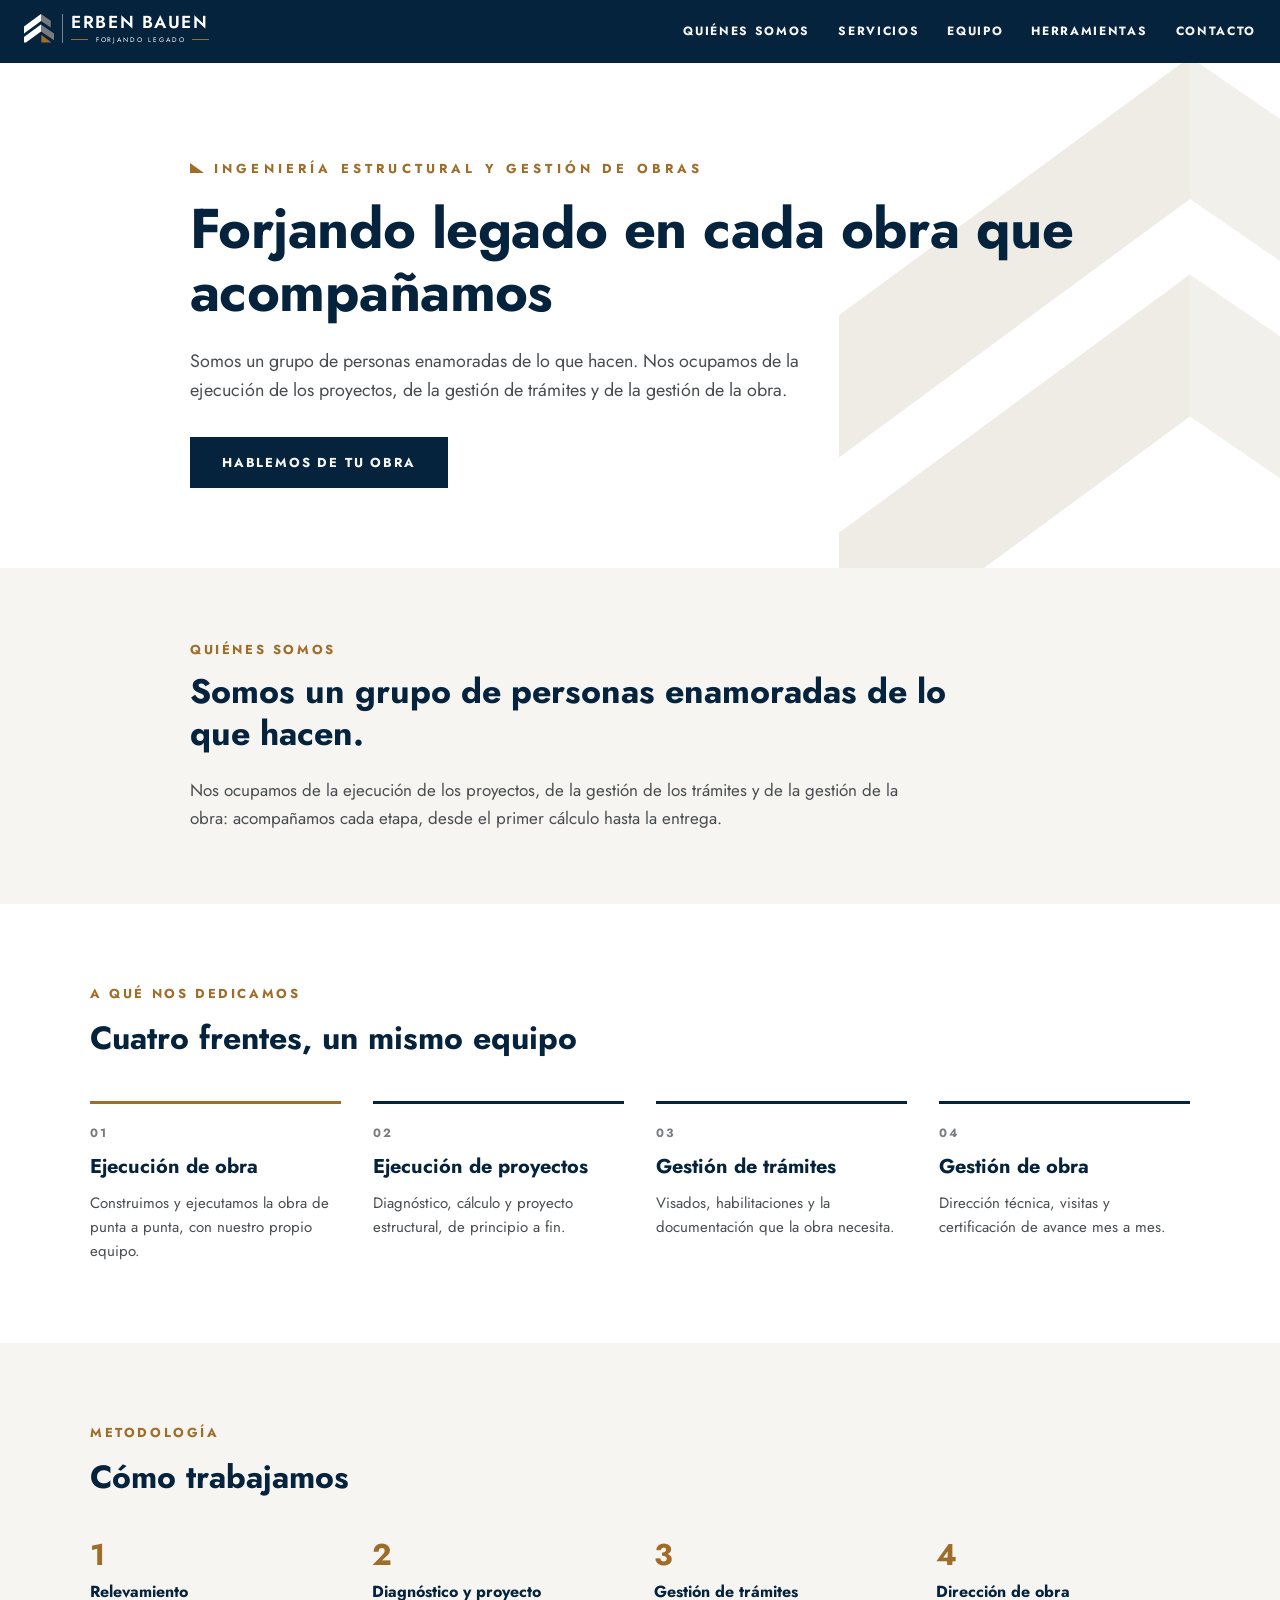
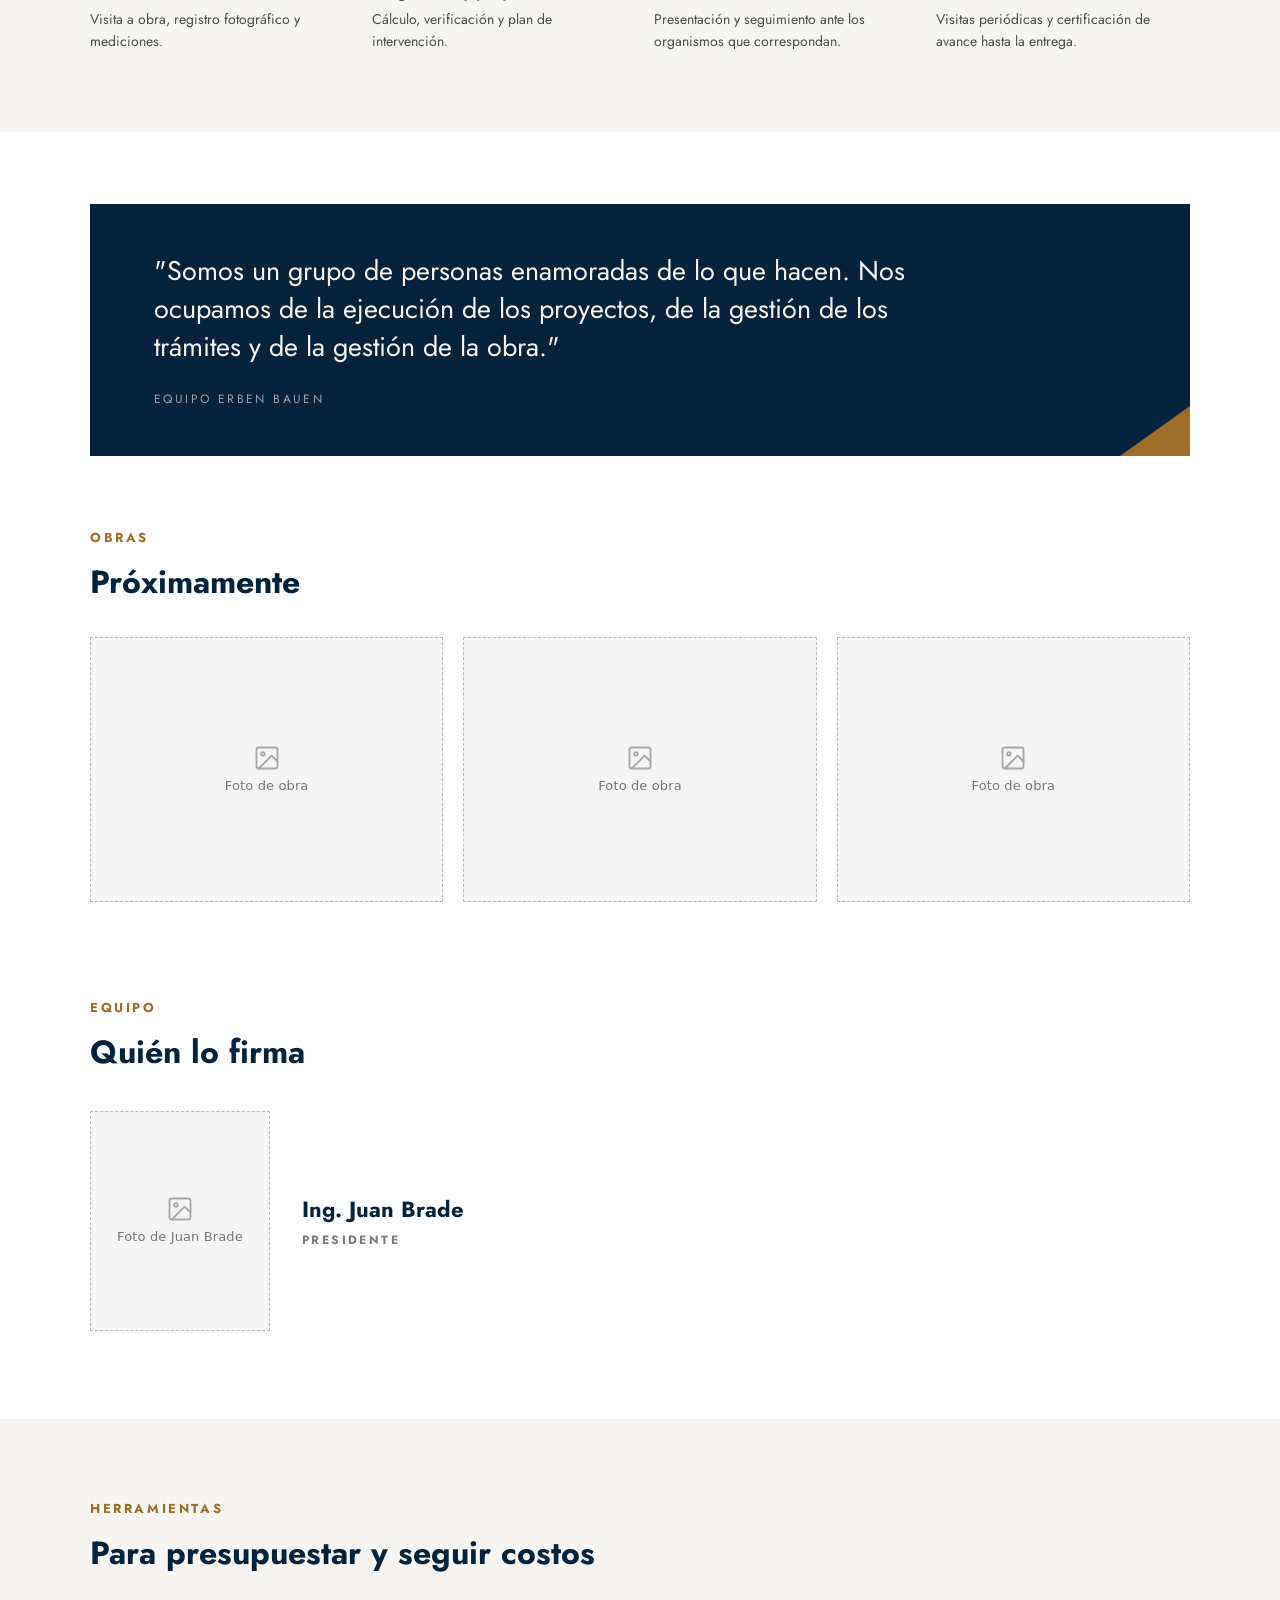
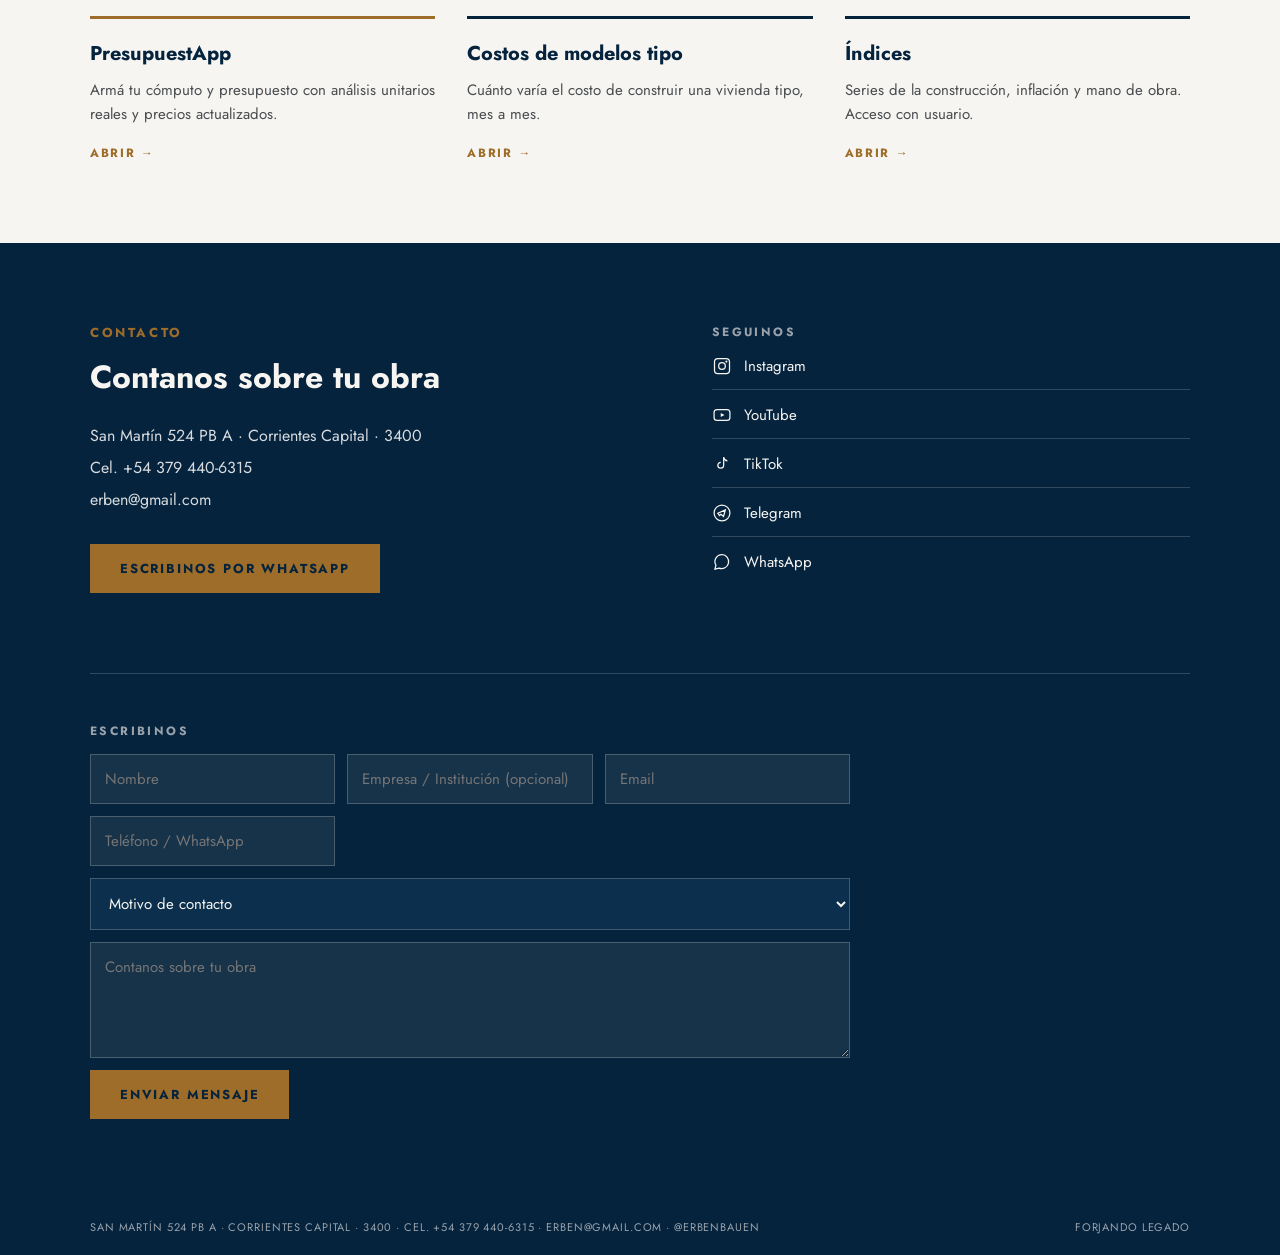
==== commit 25c77fa6: "Subpaginas /presuapp, /indices, /modelos con marca Erben + seccion Herramientas" ====
--- a/index.html
+++ b/index.html
@@ -390,7 +390,7 @@
   </script>
 
   <script type="__bundler/template">
-"<!DOCTYPE html>\n<html><head>\n<meta charset=\"utf-8\">\n<meta name=\"viewport\" content=\"width=device-width, initial-scale=1\">\n\n<script src=\"444c4d41-3cc2-4905-aedb-a9e0668a9e6e\"><\u002Fscript>\n\n<script>\ndocument.addEventListener('submit', function (e) {\n  var f = e.target; if (!f || f.id !== 'eb-form') return;\n  e.preventDefault();\n  var b = document.getElementById('eb-btn'), ok = document.getElementById('eb-ok'), er = document.getElementById('eb-err');\n  b.disabled = true; b.textContent = 'Enviando…'; er.style.display = 'none';\n  fetch(f.action, { method: 'POST', headers: { Accept: 'application/json' }, body: new FormData(f) })\n    .then(function (r) { if (!r.ok) throw 0; f.style.display = 'none'; ok.style.display = 'block'; })\n    .catch(function () { er.style.display = 'block'; b.disabled = false; b.textContent = 'Enviar mensaje'; });\n});\n<\u002Fscript>\n<\u002Fhead>\n<body>\n<x-dc>\n<helmet>\n<style>/* cyrillic */\n@font-face {\n  font-family: 'Jost';\n  font-style: normal;\n  font-weight: 300;\n  font-display: swap;\n  src: url(\"565a3fd3-a6dd-4564-aff6-febf4c6dc3aa\") format('woff2');\n  unicode-range: U+0301, U+0400-045F, U+0490-0491, U+04B0-04B1, U+2116;\n}\n/* latin-ext */\n@font-face {\n  font-family: 'Jost';\n  font-style: normal;\n  font-weight: 300;\n  font-display: swap;\n  src: url(\"61de6ab2-605d-465d-b055-d114c8afed8d\") format('woff2');\n  unicode-range: U+0100-02BA, U+02BD-02C5, U+02C7-02CC, U+02CE-02D7, U+02DD-02FF, U+0304, U+0308, U+0329, U+1D00-1DBF, U+1E00-1E9F, U+1EF2-1EFF, U+2020, U+20A0-20AB, U+20AD-20C4, U+2113, U+2C60-2C7F, U+A720-A7FF;\n}\n/* latin */\n@font-face {\n  font-family: 'Jost';\n  font-style: normal;\n  font-weight: 300;\n  font-display: swap;\n  src: url(\"3808fdc6-de5b-4459-9d0c-0584c8658787\") format('woff2');\n  unicode-range: U+0000-00FF, U+0131, U+0152-0153, U+02BB-02BC, U+02C6, U+02DA, U+02DC, U+0304, U+0308, U+0329, U+2000-206F, U+20AC, U+2122, U+2191, U+2193, U+2212, U+2215, U+FEFF, U+FFFD;\n}\n/* cyrillic */\n@font-face {\n  font-family: 'Jost';\n  font-style: normal;\n  font-weight: 400;\n  font-display: swap;\n  src: url(\"565a3fd3-a6dd-4564-aff6-febf4c6dc3aa\") format('woff2');\n  unicode-range: U+0301, U+0400-045F, U+0490-0491, U+04B0-04B1, U+2116;\n}\n/* latin-ext */\n@font-face {\n  font-family: 'Jost';\n  font-style: normal;\n  font-weight: 400;\n  font-display: swap;\n  src: url(\"61de6ab2-605d-465d-b055-d114c8afed8d\") format('woff2');\n  unicode-range: U+0100-02BA, U+02BD-02C5, U+02C7-02CC, U+02CE-02D7, U+02DD-02FF, U+0304, U+0308, U+0329, U+1D00-1DBF, U+1E00-1E9F, U+1EF2-1EFF, U+2020, U+20A0-20AB, U+20AD-20C4, U+2113, U+2C60-2C7F, U+A720-A7FF;\n}\n/* latin */\n@font-face {\n  font-family: 'Jost';\n  font-style: normal;\n  font-weight: 400;\n  font-display: swap;\n  src: url(\"3808fdc6-de5b-4459-9d0c-0584c8658787\") format('woff2');\n  unicode-range: U+0000-00FF, U+0131, U+0152-0153, U+02BB-02BC, U+02C6, U+02DA, U+02DC, U+0304, U+0308, U+0329, U+2000-206F, U+20AC, U+2122, U+2191, U+2193, U+2212, U+2215, U+FEFF, U+FFFD;\n}\n/* cyrillic */\n@font-face {\n  font-family: 'Jost';\n  font-style: normal;\n  font-weight: 500;\n  font-display: swap;\n  src: url(\"565a3fd3-a6dd-4564-aff6-febf4c6dc3aa\") format('woff2');\n  unicode-range: U+0301, U+0400-045F, U+0490-0491, U+04B0-04B1, U+2116;\n}\n/* latin-ext */\n@font-face {\n  font-family: 'Jost';\n  font-style: normal;\n  font-weight: 500;\n  font-display: swap;\n  src: url(\"61de6ab2-605d-465d-b055-d114c8afed8d\") format('woff2');\n  unicode-range: U+0100-02BA, U+02BD-02C5, U+02C7-02CC, U+02CE-02D7, U+02DD-02FF, U+0304, U+0308, U+0329, U+1D00-1DBF, U+1E00-1E9F, U+1EF2-1EFF, U+2020, U+20A0-20AB, U+20AD-20C4, U+2113, U+2C60-2C7F, U+A720-A7FF;\n}\n/* latin */\n@font-face {\n  font-family: 'Jost';\n  font-style: normal;\n  font-weight: 500;\n  font-display: swap;\n  src: url(\"3808fdc6-de5b-4459-9d0c-0584c8658787\") format('woff2');\n  unicode-range: U+0000-00FF, U+0131, U+0152-0153, U+02BB-02BC, U+02C6, U+02DA, U+02DC, U+0304, U+0308, U+0329, U+2000-206F, U+20AC, U+2122, U+2191, U+2193, U+2212, U+2215, U+FEFF, U+FFFD;\n}\n/* cyrillic */\n@font-face {\n  font-family: 'Jost';\n  font-style: normal;\n  font-weight: 600;\n  font-display: swap;\n  src: url(\"565a3fd3-a6dd-4564-aff6-febf4c6dc3aa\") format('woff2');\n  unicode-range: U+0301, U+0400-045F, U+0490-0491, U+04B0-04B1, U+2116;\n}\n/* latin-ext */\n@font-face {\n  font-family: 'Jost';\n  font-style: normal;\n  font-weight: 600;\n  font-display: swap;\n  src: url(\"61de6ab2-605d-465d-b055-d114c8afed8d\") format('woff2');\n  unicode-range: U+0100-02BA, U+02BD-02C5, U+02C7-02CC, U+02CE-02D7, U+02DD-02FF, U+0304, U+0308, U+0329, U+1D00-1DBF, U+1E00-1E9F, U+1EF2-1EFF, U+2020, U+20A0-20AB, U+20AD-20C4, U+2113, U+2C60-2C7F, U+A720-A7FF;\n}\n/* latin */\n@font-face {\n  font-family: 'Jost';\n  font-style: normal;\n  font-weight: 600;\n  font-display: swap;\n  src: url(\"3808fdc6-de5b-4459-9d0c-0584c8658787\") format('woff2');\n  unicode-range: U+0000-00FF, U+0131, U+0152-0153, U+02BB-02BC, U+02C6, U+02DA, U+02DC, U+0304, U+0308, U+0329, U+2000-206F, U+20AC, U+2122, U+2191, U+2193, U+2212, U+2215, U+FEFF, U+FFFD;\n}\n/* cyrillic */\n@font-face {\n  font-family: 'Jost';\n  font-style: normal;\n  font-weight: 700;\n  font-display: swap;\n  src: url(\"565a3fd3-a6dd-4564-aff6-febf4c6dc3aa\") format('woff2');\n  unicode-range: U+0301, U+0400-045F, U+0490-0491, U+04B0-04B1, U+2116;\n}\n/* latin-ext */\n@font-face {\n  font-family: 'Jost';\n  font-style: normal;\n  font-weight: 700;\n  font-display: swap;\n  src: url(\"61de6ab2-605d-465d-b055-d114c8afed8d\") format('woff2');\n  unicode-range: U+0100-02BA, U+02BD-02C5, U+02C7-02CC, U+02CE-02D7, U+02DD-02FF, U+0304, U+0308, U+0329, U+1D00-1DBF, U+1E00-1E9F, U+1EF2-1EFF, U+2020, U+20A0-20AB, U+20AD-20C4, U+2113, U+2C60-2C7F, U+A720-A7FF;\n}\n/* latin */\n@font-face {\n  font-family: 'Jost';\n  font-style: normal;\n  font-weight: 700;\n  font-display: swap;\n  src: url(\"3808fdc6-de5b-4459-9d0c-0584c8658787\") format('woff2');\n  unicode-range: U+0000-00FF, U+0131, U+0152-0153, U+02BB-02BC, U+02C6, U+02DA, U+02DC, U+0304, U+0308, U+0329, U+2000-206F, U+20AC, U+2122, U+2191, U+2193, U+2212, U+2215, U+FEFF, U+FFFD;\n}\n<\u002Fstyle>\n<script src=\"ab716b83-52ff-4837-9516-eeb29485c8ee\"><\u002Fscript>\n<style>\nbody{margin:0}\na{color:#9E6D29;text-decoration:none}\na:hover{color:#05233D}\nhtml{scroll-behavior:smooth}\n<\u002Fstyle>\n<\u002Fhelmet>\n\n<div style=\"font-family:'Century Gothic','Jost',sans-serif; color:#494D50; background:#fff; max-width:100%; overflow-x:hidden\">\n\n<header style=\"position:sticky; top:0; z-index:20; background:#05233D; display:flex; align-items:center; justify-content:space-between; gap:16px; padding:14px 24px; flex-wrap:wrap\">\n  <dc-import name=\"EBMark\" layout=\"horizontal\" tone=\"light\" mark-width=\"30\" hint-size=\"110px,36px\"><\u002Fdc-import>\n  <nav style=\"display:flex; gap:28px; flex-wrap:wrap\">\n    <a href=\"#quienes\" style=\"color:#F6F5F1; font-size:12px; font-weight:700; letter-spacing:.14em; text-transform:uppercase\">Quiénes somos<\u002Fa>\n    <a href=\"#servicios\" style=\"color:#F6F5F1; font-size:12px; font-weight:700; letter-spacing:.14em; text-transform:uppercase\">Servicios<\u002Fa>\n    <a href=\"#equipo\" style=\"color:#F6F5F1; font-size:12px; font-weight:700; letter-spacing:.14em; text-transform:uppercase\">Equipo<\u002Fa>\n    <a href=\"#contacto\" style=\"color:#F6F5F1; font-size:12px; font-weight:700; letter-spacing:.14em; text-transform:uppercase\">Contacto<\u002Fa>\n  <\u002Fnav>\n<\u002Fheader>\n\n<section style=\"position:relative; padding:96px 24px 80px; overflow:hidden; background:#fff\">\n  <svg sc-camel-view-box=\"0 0 288 273\" aria-hidden=\"true\" style=\"position:absolute; right:-14vw; bottom:-6vw; width:min(70vw,620px); z-index:0\">\n    <path d=\"M163 0 L0 120 L0 186 L163 66 Z\" fill=\"#EEECE5\"><\u002Fpath>\n    <path d=\"M163 0 L257 64.5 L257 130.5 L163 66 Z\" fill=\"#F2F0EA\"><\u002Fpath>\n    <path d=\"M163 101 L0 221 L0 273 L19 273 L163 167 Z\" fill=\"#EEECE5\"><\u002Fpath>\n    <path d=\"M163 101 L288 186.8 L288 252.8 L163 167 Z\" fill=\"#F2F0EA\"><\u002Fpath>\n  <\u002Fsvg>\n  <div style=\"position:relative; max-width:900px; margin:0 auto; z-index:1\">\n    <div style=\"display:flex; align-items:center; gap:10px; font-size:13px; font-weight:700; letter-spacing:.32em; color:#9E6D29; text-transform:uppercase; margin-bottom:20px\">\n      <span style=\"display:block; width:0; height:0; border-bottom:10px solid #9E6D29; border-right:14px solid transparent\"><\u002Fspan>Ingeniería estructural y gestión de obras\n    <\u002Fdiv>\n    <h1 style=\"font-size:clamp(32px,5.5vw,56px); line-height:1.12; font-weight:700; color:#05233D; margin:0 0 24px; letter-spacing:-.01em; text-wrap:pretty\">Forjando legado en cada obra que acompañamos<\u002Fh1>\n    <p style=\"font-size:18px; line-height:1.6; color:#494D50; max-width:640px; margin:0 0 32px; text-wrap:pretty\">Somos un grupo de personas enamoradas de lo que hacen. Nos ocupamos de la ejecución de los proyectos, de la gestión de trámites y de la gestión de la obra.<\u002Fp>\n    <a href=\"#contacto\" style=\"display:inline-block; background:#05233D; color:#F6F5F1; font-size:13px; font-weight:700; letter-spacing:.14em; text-transform:uppercase; padding:16px 32px\">Hablemos de tu obra<\u002Fa>\n  <\u002Fdiv>\n<\u002Fsection>\n\n<section id=\"quienes\" style=\"padding:72px 24px; background:#F6F5F1\">\n  <div style=\"max-width:900px; margin:0 auto\">\n    <div style=\"font-size:13px; font-weight:700; letter-spacing:.2em; color:#9E6D29; text-transform:uppercase; margin-bottom:12px\">Quiénes somos<\u002Fdiv>\n    <h2 style=\"font-size:clamp(24px,3.5vw,34px); font-weight:700; color:#05233D; line-height:1.25; margin:0; max-width:760px; text-wrap:pretty\">Somos un grupo de personas enamoradas de lo que hacen.<\u002Fh2>\n    <p style=\"font-size:17px; line-height:1.65; color:#494D50; max-width:720px; margin:20px 0 0; text-wrap:pretty\">Nos ocupamos de la ejecución de los proyectos, de la gestión de los trámites y de la gestión de la obra: acompañamos cada etapa, desde el primer cálculo hasta la entrega.<\u002Fp>\n  <\u002Fdiv>\n<\u002Fsection>\n\n<section id=\"servicios\" style=\"padding:80px 24px; background:#fff\">\n  <div style=\"max-width:1100px; margin:0 auto\">\n    <div style=\"font-size:13px; font-weight:700; letter-spacing:.2em; color:#9E6D29; text-transform:uppercase; margin-bottom:12px\">A qué nos dedicamos<\u002Fdiv>\n    <h2 style=\"font-size:clamp(24px,3.5vw,32px); font-weight:700; color:#05233D; margin:0 0 40px\">Cuatro frentes, un mismo equipo<\u002Fh2>\n    <div style=\"display:grid; grid-template-columns:repeat(auto-fit,minmax(240px,1fr)); gap:32px\">\n      <div style=\"border-top:3px solid #9E6D29; padding-top:20px\">\n        <div style=\"font-size:12px; font-weight:700; letter-spacing:.14em; color:#787C7F; text-transform:uppercase; margin-bottom:10px\">01<\u002Fdiv>\n        <h3 style=\"font-size:20px; font-weight:700; color:#05233D; margin:0 0 10px\">Ejecución de obra<\u002Fh3>\n        <p style=\"font-size:15px; line-height:1.6; margin:0; color:#494D50\">Construimos y ejecutamos la obra de punta a punta, con nuestro propio equipo.<\u002Fp>\n      <\u002Fdiv>\n      <div style=\"border-top:3px solid #05233D; padding-top:20px\">\n        <div style=\"font-size:12px; font-weight:700; letter-spacing:.14em; color:#787C7F; text-transform:uppercase; margin-bottom:10px\">02<\u002Fdiv>\n        <h3 style=\"font-size:20px; font-weight:700; color:#05233D; margin:0 0 10px\">Ejecución de proyectos<\u002Fh3>\n        <p style=\"font-size:15px; line-height:1.6; margin:0; color:#494D50\">Diagnóstico, cálculo y proyecto estructural, de principio a fin.<\u002Fp>\n      <\u002Fdiv>\n      <div style=\"border-top:3px solid #05233D; padding-top:20px\">\n        <div style=\"font-size:12px; font-weight:700; letter-spacing:.14em; color:#787C7F; text-transform:uppercase; margin-bottom:10px\">03<\u002Fdiv>\n        <h3 style=\"font-size:20px; font-weight:700; color:#05233D; margin:0 0 10px\">Gestión de trámites<\u002Fh3>\n        <p style=\"font-size:15px; line-height:1.6; margin:0; color:#494D50\">Visados, habilitaciones y la documentación que la obra necesita.<\u002Fp>\n      <\u002Fdiv>\n      <div style=\"border-top:3px solid #05233D; padding-top:20px\">\n        <div style=\"font-size:12px; font-weight:700; letter-spacing:.14em; color:#787C7F; text-transform:uppercase; margin-bottom:10px\">04<\u002Fdiv>\n        <h3 style=\"font-size:20px; font-weight:700; color:#05233D; margin:0 0 10px\">Gestión de obra<\u002Fh3>\n        <p style=\"font-size:15px; line-height:1.6; margin:0; color:#494D50\">Dirección técnica, visitas y certificación de avance mes a mes.<\u002Fp>\n      <\u002Fdiv>\n    <\u002Fdiv>\n  <\u002Fdiv>\n<\u002Fsection>\n\n<section id=\"metodologia\" style=\"padding:80px 24px; background:#F6F5F1\">\n  <div style=\"max-width:1100px; margin:0 auto\">\n    <div style=\"font-size:13px; font-weight:700; letter-spacing:.2em; color:#9E6D29; text-transform:uppercase; margin-bottom:12px\">Metodología<\u002Fdiv>\n    <h2 style=\"font-size:clamp(24px,3.5vw,32px); font-weight:700; color:#05233D; margin:0 0 40px\">Cómo trabajamos<\u002Fh2>\n    <div style=\"display:grid; grid-template-columns:repeat(auto-fit,minmax(220px,1fr)); gap:28px\">\n      <div><div style=\"font-size:30px; font-weight:700; color:#9E6D29; line-height:1\">1<\u002Fdiv><h3 style=\"font-size:16px; font-weight:700; color:#05233D; margin:10px 0 6px\">Relevamiento<\u002Fh3><p style=\"font-size:14px; line-height:1.55; margin:0; color:#494D50\">Visita a obra, registro fotográfico y mediciones.<\u002Fp><\u002Fdiv>\n      <div><div style=\"font-size:30px; font-weight:700; color:#9E6D29; line-height:1\">2<\u002Fdiv><h3 style=\"font-size:16px; font-weight:700; color:#05233D; margin:10px 0 6px\">Diagnóstico y proyecto<\u002Fh3><p style=\"font-size:14px; line-height:1.55; margin:0; color:#494D50\">Cálculo, verificación y plan de intervención.<\u002Fp><\u002Fdiv>\n      <div><div style=\"font-size:30px; font-weight:700; color:#9E6D29; line-height:1\">3<\u002Fdiv><h3 style=\"font-size:16px; font-weight:700; color:#05233D; margin:10px 0 6px\">Gestión de trámites<\u002Fh3><p style=\"font-size:14px; line-height:1.55; margin:0; color:#494D50\">Presentación y seguimiento ante los organismos que correspondan.<\u002Fp><\u002Fdiv>\n      <div><div style=\"font-size:30px; font-weight:700; color:#9E6D29; line-height:1\">4<\u002Fdiv><h3 style=\"font-size:16px; font-weight:700; color:#05233D; margin:10px 0 6px\">Dirección de obra<\u002Fh3><p style=\"font-size:14px; line-height:1.55; margin:0; color:#494D50\">Visitas periódicas y certificación de avance hasta la entrega.<\u002Fp><\u002Fdiv>\n    <\u002Fdiv>\n  <\u002Fdiv>\n<\u002Fsection>\n\n<section style=\"padding:0 24px\">\n  <div style=\"max-width:1100px; margin:0 auto; padding:72px 0\">\n    <div style=\"background:#05233D; color:#F6F5F1; padding:48px clamp(24px,6vw,64px); position:relative; overflow:hidden\">\n      <span style=\"position:absolute; right:0; bottom:0; width:0; height:0; border-left:70px solid transparent; border-bottom:50px solid #9E6D29\"><\u002Fspan>\n      <p style=\"font-size:clamp(20px,2.6vw,27px); line-height:1.4; margin:0; max-width:760px; font-weight:400; text-wrap:pretty\">\"Somos un grupo de personas enamoradas de lo que hacen. Nos ocupamos de la ejecución de los proyectos, de la gestión de los trámites y de la gestión de la obra.\"<\u002Fp>\n      <div style=\"margin-top:24px; font-size:12px; letter-spacing:.2em; color:#9AA3AC; text-transform:uppercase\">Equipo Erben Bauen<\u002Fdiv>\n    <\u002Fdiv>\n  <\u002Fdiv>\n<\u002Fsection>\n\n<section style=\"padding:0 24px 24px\">\n  <div style=\"max-width:1100px; margin:0 auto\">\n    <div style=\"font-size:13px; font-weight:700; letter-spacing:.2em; color:#9E6D29; text-transform:uppercase; margin-bottom:12px\">Obras<\u002Fdiv>\n    <h2 style=\"font-size:clamp(24px,3.5vw,32px); font-weight:700; color:#05233D; margin:0 0 32px\">Próximamente<\u002Fh2>\n    <div style=\"display:grid; grid-template-columns:repeat(auto-fit,minmax(220px,1fr)); gap:20px\">\n      <image-slot id=\"obra1\" shape=\"rect\" placeholder=\"Foto de obra\" style=\"width:100%; aspect-ratio:4/3\"><\u002Fimage-slot>\n      <image-slot id=\"obra2\" shape=\"rect\" placeholder=\"Foto de obra\" style=\"width:100%; aspect-ratio:4/3\"><\u002Fimage-slot>\n      <image-slot id=\"obra3\" shape=\"rect\" placeholder=\"Foto de obra\" style=\"width:100%; aspect-ratio:4/3\"><\u002Fimage-slot>\n    <\u002Fdiv>\n  <\u002Fdiv>\n<\u002Fsection>\n\n<section id=\"equipo\" style=\"padding:72px 24px 88px; background:#fff\">\n  <div style=\"max-width:1100px; margin:0 auto\">\n    <div style=\"font-size:13px; font-weight:700; letter-spacing:.2em; color:#9E6D29; text-transform:uppercase; margin-bottom:12px\">Equipo<\u002Fdiv>\n    <h2 style=\"font-size:clamp(24px,3.5vw,32px); font-weight:700; color:#05233D; margin:0 0 36px\">Quién lo firma<\u002Fh2>\n    <div style=\"display:flex; gap:32px; align-items:center; flex-wrap:wrap\">\n      <image-slot id=\"juan-brade\" shape=\"rect\" placeholder=\"Foto de Juan Brade\" style=\"width:180px; height:220px; flex:none\"><\u002Fimage-slot>\n      <div>\n        <div style=\"font-size:22px; font-weight:700; color:#05233D\">Ing. Juan Brade<\u002Fdiv>\n        <div style=\"font-size:12px; font-weight:700; letter-spacing:.2em; color:#787C7F; text-transform:uppercase; margin-top:6px\">Presidente<\u002Fdiv>\n      <\u002Fdiv>\n    <\u002Fdiv>\n  <\u002Fdiv>\n<\u002Fsection>\n\n<section id=\"contacto\" style=\"padding:80px 24px; background:#05233D; color:#F6F5F1\">\n  <div style=\"max-width:1100px; margin:0 auto; display:grid; grid-template-columns:1.2fr 1fr; gap:48px\">\n    <div>\n      <div style=\"font-size:13px; font-weight:700; letter-spacing:.2em; color:#9E6D29; text-transform:uppercase; margin-bottom:12px\">Contacto<\u002Fdiv>\n      <h2 style=\"font-size:clamp(24px,3.5vw,32px); font-weight:700; margin:0 0 20px; text-wrap:pretty\">Contanos sobre tu obra<\u002Fh2>\n      <div style=\"font-size:16px; line-height:2; color:#D7DBDE\">\n        <div>San Martín 524 PB A · Corrientes Capital · 3400<\u002Fdiv>\n        <div>Cel. +54 379 440-6315<\u002Fdiv>\n        <div>erben@gmail.com<\u002Fdiv>\n      <\u002Fdiv>\n      <a href=\"https://wa.me/5493794406315\" style=\"display:inline-block; margin-top:28px; background:#9E6D29; color:#05233D; font-size:13px; font-weight:700; letter-spacing:.14em; text-transform:uppercase; padding:15px 30px\">Escribinos por WhatsApp<\u002Fa>\n    <\u002Fdiv>\n    <div>\n      <div style=\"font-size:12px; font-weight:700; letter-spacing:.2em; color:#9AA3AC; text-transform:uppercase; margin-bottom:14px\">Seguinos<\u002Fdiv>\n      <div style=\"display:flex; flex-direction:column; gap:14px\">\n        <a href=\"https://instagram.com/erbenbauen\" style=\"display:flex; align-items:center; gap:12px; color:#F6F5F1; font-size:15px; border-bottom:1px solid rgba(246,245,241,.18); padding-bottom:12px\">\n          <svg width=\"20\" height=\"20\" sc-camel-view-box=\"0 0 24 24\" fill=\"none\" stroke=\"currentColor\" stroke-width=\"1.5\"><rect x=\"3\" y=\"3\" width=\"18\" height=\"18\" rx=\"4\"><\u002Frect><circle cx=\"12\" cy=\"12\" r=\"4\"><\u002Fcircle><circle cx=\"17.3\" cy=\"6.7\" r=\"0.6\" fill=\"currentColor\"><\u002Fcircle><\u002Fsvg>\n          Instagram\n        <\u002Fa>\n        <a href=\"https://youtube.com/@erbenbauen\" style=\"display:flex; align-items:center; gap:12px; color:#F6F5F1; font-size:15px; border-bottom:1px solid rgba(246,245,241,.18); padding-bottom:12px\">\n          <svg width=\"20\" height=\"20\" sc-camel-view-box=\"0 0 24 24\" fill=\"none\" stroke=\"currentColor\" stroke-width=\"1.5\"><rect x=\"2.5\" y=\"5.5\" width=\"19\" height=\"13\" rx=\"3.5\"><\u002Frect><path d=\"M10.5 9.5 L15 12 L10.5 14.5 Z\" fill=\"currentColor\" stroke=\"none\"><\u002Fpath><\u002Fsvg>\n          YouTube\n        <\u002Fa>\n        <a href=\"https://tiktok.com/@erbenbauen\" style=\"display:flex; align-items:center; gap:12px; color:#F6F5F1; font-size:15px; border-bottom:1px solid rgba(246,245,241,.18); padding-bottom:12px\">\n          <svg width=\"20\" height=\"20\" sc-camel-view-box=\"0 0 24 24\" fill=\"none\" stroke=\"currentColor\" stroke-width=\"1.5\"><path d=\"M14 4 v9.5 a3.5 3.5 0 1 1 -3.5 -3.5\"><\u002Fpath><path d=\"M14 4 c0.5 2.5 2 4 4.5 4.3\"><\u002Fpath><\u002Fsvg>\n          TikTok\n        <\u002Fa>\n        <a href=\"https://t.me/erbenbauen\" style=\"display:flex; align-items:center; gap:12px; color:#F6F5F1; font-size:15px; border-bottom:1px solid rgba(246,245,241,.18); padding-bottom:12px\">\n          <svg width=\"20\" height=\"20\" sc-camel-view-box=\"0 0 24 24\" fill=\"none\" stroke=\"currentColor\" stroke-width=\"1.5\"><circle cx=\"12\" cy=\"12\" r=\"9.5\"><\u002Fcircle><path d=\"M7 12.3 L16 8.3 L13.8 16 L10.6 13.6 L9 15 Z\"><\u002Fpath><\u002Fsvg>\n          Telegram\n        <\u002Fa>\n        <a href=\"https://wa.me/5493794406315\" style=\"display:flex; align-items:center; gap:12px; color:#F6F5F1; font-size:15px; padding-bottom:2px\">\n          <svg width=\"20\" height=\"20\" sc-camel-view-box=\"0 0 24 24\" fill=\"none\" stroke=\"currentColor\" stroke-width=\"1.5\"><path d=\"M12 3a8.5 8.5 0 0 0 -7.3 12.8 L3.5 20.5 l4.9 -1.1 A8.5 8.5 0 1 0 12 3 Z\"><\u002Fpath><\u002Fsvg>\n          WhatsApp\n        <\u002Fa>\n      <\u002Fdiv>\n    <\u002Fdiv>\n  <\u002Fdiv>\n<\u002Fsection>\n\n<section id=\"consulta\" style=\"padding:0 24px 80px; background:#05233D; color:#F6F5F1\">\n  <div style=\"max-width:1100px; margin:0 auto; border-top:1px solid rgba(246,245,241,.18); padding-top:48px\">\n    <div style=\"font-size:12px; font-weight:700; letter-spacing:.2em; color:#9AA3AC; text-transform:uppercase; margin-bottom:14px\">Escribinos<\u002Fdiv>\n    <div id=\"eb-ok\" style=\"display:none; padding:20px; background:rgba(158,109,41,.18); border:1px solid #9E6D29; font-size:15px; line-height:1.5\"><b style=\"display:block; font-size:18px; margin-bottom:4px\">Gracias por comunicarte con Erben Bauen.<\u002Fb>Recibimos tu mensaje y te respondemos a la brevedad.<\u002Fdiv>\n    <div id=\"eb-err\" style=\"display:none; padding:14px; background:rgba(255,120,120,.12); border:1px solid #e88; color:#ffd5d5; font-size:14px; margin-bottom:12px\">No pudimos enviar el mensaje. Probá de nuevo o escribinos por WhatsApp.<\u002Fdiv>\n    <form id=\"eb-form\" action=\"https://formspree.io/f/mlgzqqke\" method=\"POST\" style=\"display:grid; grid-template-columns:repeat(auto-fit,minmax(240px,1fr)); gap:12px; max-width:760px\">\n      <input type=\"hidden\" name=\"origen\" value=\"Erben Bauen\">\n      <input type=\"hidden\" name=\"_subject\" value=\"[Erben Bauen] Nueva consulta desde erbenbauen.com.ar\">\n      <input type=\"text\" name=\"_gotcha\" tabindex=\"-1\" autocomplete=\"off\" style=\"position:absolute; left:-9999px; opacity:0\">\n      <input name=\"nombre\" placeholder=\"Nombre\" required style=\"font:inherit; font-size:15px; color:#F6F5F1; background:rgba(246,245,241,.07); border:1px solid rgba(246,245,241,.22); padding:13px 14px\">\n      <input name=\"empresa\" placeholder=\"Empresa / Institución (opcional)\" style=\"font:inherit; font-size:15px; color:#F6F5F1; background:rgba(246,245,241,.07); border:1px solid rgba(246,245,241,.22); padding:13px 14px\">\n      <input name=\"email\" type=\"email\" placeholder=\"Email\" required style=\"font:inherit; font-size:15px; color:#F6F5F1; background:rgba(246,245,241,.07); border:1px solid rgba(246,245,241,.22); padding:13px 14px\">\n      <input name=\"telefono\" type=\"tel\" placeholder=\"Teléfono / WhatsApp\" style=\"font:inherit; font-size:15px; color:#F6F5F1; background:rgba(246,245,241,.07); border:1px solid rgba(246,245,241,.22); padding:13px 14px\">\n      <select name=\"motivo\" required style=\"grid-column:1/-1; font:inherit; font-size:15px; color:#F6F5F1; background:#0b2f4d; border:1px solid rgba(246,245,241,.22); padding:13px 14px\"><option value=\"\" disabled selected>Motivo de contacto<\u002Foption><option>Ejecución de obra<\u002Foption><option>Proyecto estructural<\u002Foption><option>Gestión de trámites<\u002Foption><option>Dirección de obra<\u002Foption><option>Consulta general<\u002Foption><\u002Fselect>\n      <textarea name=\"mensaje\" rows=\"4\" placeholder=\"Contanos sobre tu obra\" required style=\"grid-column:1/-1; font:inherit; font-size:15px; color:#F6F5F1; background:rgba(246,245,241,.07); border:1px solid rgba(246,245,241,.22); padding:13px 14px; resize:vertical\"><\u002Ftextarea>\n      <button id=\"eb-btn\" type=\"submit\" style=\"grid-column:1/-1; justify-self:start; font:inherit; background:#9E6D29; color:#05233D; font-size:13px; font-weight:700; letter-spacing:.14em; text-transform:uppercase; padding:15px 30px; border:0; cursor:pointer\">Enviar mensaje<\u002Fbutton>\n    <\u002Fform>\n  <\u002Fdiv>\n<\u002Fsection>\n\n<footer style=\"padding:20px 24px; background:#05233D; position:relative\">\n  <div style=\"max-width:1100px; margin:0 auto; display:flex; justify-content:space-between; flex-wrap:wrap; gap:8px; font-size:11px; letter-spacing:.08em; color:#9AA3AC\">\n    <span>SAN MARTÍN 524 PB A · CORRIENTES CAPITAL · 3400 · CEL. +54 379 440-6315 · ERBEN@GMAIL.COM · @ERBENBAUEN<\u002Fspan>\n    <span>FORJANDO LEGADO<\u002Fspan>\n  <\u002Fdiv>\n<\u002Ffooter>\n\n<\u002Fdiv>\n\n<\u002Fx-dc>\n\n\n<\u002Fbody><\u002Fhtml>"
+"<!DOCTYPE html>\n<html><head>\n<meta charset=\"utf-8\">\n<meta name=\"viewport\" content=\"width=device-width, initial-scale=1\">\n\n<script src=\"444c4d41-3cc2-4905-aedb-a9e0668a9e6e\"><\u002Fscript>\n\n<script>\ndocument.addEventListener('submit', function (e) {\n  var f = e.target; if (!f || f.id !== 'eb-form') return;\n  e.preventDefault();\n  var b = document.getElementById('eb-btn'), ok = document.getElementById('eb-ok'), er = document.getElementById('eb-err');\n  b.disabled = true; b.textContent = 'Enviando…'; er.style.display = 'none';\n  fetch(f.action, { method: 'POST', headers: { Accept: 'application/json' }, body: new FormData(f) })\n    .then(function (r) { if (!r.ok) throw 0; f.style.display = 'none'; ok.style.display = 'block'; })\n    .catch(function () { er.style.display = 'block'; b.disabled = false; b.textContent = 'Enviar mensaje'; });\n});\n<\u002Fscript>\n<\u002Fhead>\n<body>\n<x-dc>\n<helmet>\n<style>/* cyrillic */\n@font-face {\n  font-family: 'Jost';\n  font-style: normal;\n  font-weight: 300;\n  font-display: swap;\n  src: url(\"565a3fd3-a6dd-4564-aff6-febf4c6dc3aa\") format('woff2');\n  unicode-range: U+0301, U+0400-045F, U+0490-0491, U+04B0-04B1, U+2116;\n}\n/* latin-ext */\n@font-face {\n  font-family: 'Jost';\n  font-style: normal;\n  font-weight: 300;\n  font-display: swap;\n  src: url(\"61de6ab2-605d-465d-b055-d114c8afed8d\") format('woff2');\n  unicode-range: U+0100-02BA, U+02BD-02C5, U+02C7-02CC, U+02CE-02D7, U+02DD-02FF, U+0304, U+0308, U+0329, U+1D00-1DBF, U+1E00-1E9F, U+1EF2-1EFF, U+2020, U+20A0-20AB, U+20AD-20C4, U+2113, U+2C60-2C7F, U+A720-A7FF;\n}\n/* latin */\n@font-face {\n  font-family: 'Jost';\n  font-style: normal;\n  font-weight: 300;\n  font-display: swap;\n  src: url(\"3808fdc6-de5b-4459-9d0c-0584c8658787\") format('woff2');\n  unicode-range: U+0000-00FF, U+0131, U+0152-0153, U+02BB-02BC, U+02C6, U+02DA, U+02DC, U+0304, U+0308, U+0329, U+2000-206F, U+20AC, U+2122, U+2191, U+2193, U+2212, U+2215, U+FEFF, U+FFFD;\n}\n/* cyrillic */\n@font-face {\n  font-family: 'Jost';\n  font-style: normal;\n  font-weight: 400;\n  font-display: swap;\n  src: url(\"565a3fd3-a6dd-4564-aff6-febf4c6dc3aa\") format('woff2');\n  unicode-range: U+0301, U+0400-045F, U+0490-0491, U+04B0-04B1, U+2116;\n}\n/* latin-ext */\n@font-face {\n  font-family: 'Jost';\n  font-style: normal;\n  font-weight: 400;\n  font-display: swap;\n  src: url(\"61de6ab2-605d-465d-b055-d114c8afed8d\") format('woff2');\n  unicode-range: U+0100-02BA, U+02BD-02C5, U+02C7-02CC, U+02CE-02D7, U+02DD-02FF, U+0304, U+0308, U+0329, U+1D00-1DBF, U+1E00-1E9F, U+1EF2-1EFF, U+2020, U+20A0-20AB, U+20AD-20C4, U+2113, U+2C60-2C7F, U+A720-A7FF;\n}\n/* latin */\n@font-face {\n  font-family: 'Jost';\n  font-style: normal;\n  font-weight: 400;\n  font-display: swap;\n  src: url(\"3808fdc6-de5b-4459-9d0c-0584c8658787\") format('woff2');\n  unicode-range: U+0000-00FF, U+0131, U+0152-0153, U+02BB-02BC, U+02C6, U+02DA, U+02DC, U+0304, U+0308, U+0329, U+2000-206F, U+20AC, U+2122, U+2191, U+2193, U+2212, U+2215, U+FEFF, U+FFFD;\n}\n/* cyrillic */\n@font-face {\n  font-family: 'Jost';\n  font-style: normal;\n  font-weight: 500;\n  font-display: swap;\n  src: url(\"565a3fd3-a6dd-4564-aff6-febf4c6dc3aa\") format('woff2');\n  unicode-range: U+0301, U+0400-045F, U+0490-0491, U+04B0-04B1, U+2116;\n}\n/* latin-ext */\n@font-face {\n  font-family: 'Jost';\n  font-style: normal;\n  font-weight: 500;\n  font-display: swap;\n  src: url(\"61de6ab2-605d-465d-b055-d114c8afed8d\") format('woff2');\n  unicode-range: U+0100-02BA, U+02BD-02C5, U+02C7-02CC, U+02CE-02D7, U+02DD-02FF, U+0304, U+0308, U+0329, U+1D00-1DBF, U+1E00-1E9F, U+1EF2-1EFF, U+2020, U+20A0-20AB, U+20AD-20C4, U+2113, U+2C60-2C7F, U+A720-A7FF;\n}\n/* latin */\n@font-face {\n  font-family: 'Jost';\n  font-style: normal;\n  font-weight: 500;\n  font-display: swap;\n  src: url(\"3808fdc6-de5b-4459-9d0c-0584c8658787\") format('woff2');\n  unicode-range: U+0000-00FF, U+0131, U+0152-0153, U+02BB-02BC, U+02C6, U+02DA, U+02DC, U+0304, U+0308, U+0329, U+2000-206F, U+20AC, U+2122, U+2191, U+2193, U+2212, U+2215, U+FEFF, U+FFFD;\n}\n/* cyrillic */\n@font-face {\n  font-family: 'Jost';\n  font-style: normal;\n  font-weight: 600;\n  font-display: swap;\n  src: url(\"565a3fd3-a6dd-4564-aff6-febf4c6dc3aa\") format('woff2');\n  unicode-range: U+0301, U+0400-045F, U+0490-0491, U+04B0-04B1, U+2116;\n}\n/* latin-ext */\n@font-face {\n  font-family: 'Jost';\n  font-style: normal;\n  font-weight: 600;\n  font-display: swap;\n  src: url(\"61de6ab2-605d-465d-b055-d114c8afed8d\") format('woff2');\n  unicode-range: U+0100-02BA, U+02BD-02C5, U+02C7-02CC, U+02CE-02D7, U+02DD-02FF, U+0304, U+0308, U+0329, U+1D00-1DBF, U+1E00-1E9F, U+1EF2-1EFF, U+2020, U+20A0-20AB, U+20AD-20C4, U+2113, U+2C60-2C7F, U+A720-A7FF;\n}\n/* latin */\n@font-face {\n  font-family: 'Jost';\n  font-style: normal;\n  font-weight: 600;\n  font-display: swap;\n  src: url(\"3808fdc6-de5b-4459-9d0c-0584c8658787\") format('woff2');\n  unicode-range: U+0000-00FF, U+0131, U+0152-0153, U+02BB-02BC, U+02C6, U+02DA, U+02DC, U+0304, U+0308, U+0329, U+2000-206F, U+20AC, U+2122, U+2191, U+2193, U+2212, U+2215, U+FEFF, U+FFFD;\n}\n/* cyrillic */\n@font-face {\n  font-family: 'Jost';\n  font-style: normal;\n  font-weight: 700;\n  font-display: swap;\n  src: url(\"565a3fd3-a6dd-4564-aff6-febf4c6dc3aa\") format('woff2');\n  unicode-range: U+0301, U+0400-045F, U+0490-0491, U+04B0-04B1, U+2116;\n}\n/* latin-ext */\n@font-face {\n  font-family: 'Jost';\n  font-style: normal;\n  font-weight: 700;\n  font-display: swap;\n  src: url(\"61de6ab2-605d-465d-b055-d114c8afed8d\") format('woff2');\n  unicode-range: U+0100-02BA, U+02BD-02C5, U+02C7-02CC, U+02CE-02D7, U+02DD-02FF, U+0304, U+0308, U+0329, U+1D00-1DBF, U+1E00-1E9F, U+1EF2-1EFF, U+2020, U+20A0-20AB, U+20AD-20C4, U+2113, U+2C60-2C7F, U+A720-A7FF;\n}\n/* latin */\n@font-face {\n  font-family: 'Jost';\n  font-style: normal;\n  font-weight: 700;\n  font-display: swap;\n  src: url(\"3808fdc6-de5b-4459-9d0c-0584c8658787\") format('woff2');\n  unicode-range: U+0000-00FF, U+0131, U+0152-0153, U+02BB-02BC, U+02C6, U+02DA, U+02DC, U+0304, U+0308, U+0329, U+2000-206F, U+20AC, U+2122, U+2191, U+2193, U+2212, U+2215, U+FEFF, U+FFFD;\n}\n<\u002Fstyle>\n<script src=\"ab716b83-52ff-4837-9516-eeb29485c8ee\"><\u002Fscript>\n<style>\nbody{margin:0}\na{color:#9E6D29;text-decoration:none}\na:hover{color:#05233D}\nhtml{scroll-behavior:smooth}\n<\u002Fstyle>\n<\u002Fhelmet>\n\n<div style=\"font-family:'Century Gothic','Jost',sans-serif; color:#494D50; background:#fff; max-width:100%; overflow-x:hidden\">\n\n<header style=\"position:sticky; top:0; z-index:20; background:#05233D; display:flex; align-items:center; justify-content:space-between; gap:16px; padding:14px 24px; flex-wrap:wrap\">\n  <dc-import name=\"EBMark\" layout=\"horizontal\" tone=\"light\" mark-width=\"30\" hint-size=\"110px,36px\"><\u002Fdc-import>\n  <nav style=\"display:flex; gap:28px; flex-wrap:wrap\">\n    <a href=\"#quienes\" style=\"color:#F6F5F1; font-size:12px; font-weight:700; letter-spacing:.14em; text-transform:uppercase\">Quiénes somos<\u002Fa>\n    <a href=\"#servicios\" style=\"color:#F6F5F1; font-size:12px; font-weight:700; letter-spacing:.14em; text-transform:uppercase\">Servicios<\u002Fa>\n    <a href=\"#equipo\" style=\"color:#F6F5F1; font-size:12px; font-weight:700; letter-spacing:.14em; text-transform:uppercase\">Equipo<\u002Fa>\n    <a href=\"#herramientas\" style=\"color:#F6F5F1; font-size:12px; font-weight:700; letter-spacing:.14em; text-transform:uppercase\">Herramientas<\u002Fa>\n    <a href=\"#contacto\" style=\"color:#F6F5F1; font-size:12px; font-weight:700; letter-spacing:.14em; text-transform:uppercase\">Contacto<\u002Fa>\n  <\u002Fnav>\n<\u002Fheader>\n\n<section style=\"position:relative; padding:96px 24px 80px; overflow:hidden; background:#fff\">\n  <svg sc-camel-view-box=\"0 0 288 273\" aria-hidden=\"true\" style=\"position:absolute; right:-14vw; bottom:-6vw; width:min(70vw,620px); z-index:0\">\n    <path d=\"M163 0 L0 120 L0 186 L163 66 Z\" fill=\"#EEECE5\"><\u002Fpath>\n    <path d=\"M163 0 L257 64.5 L257 130.5 L163 66 Z\" fill=\"#F2F0EA\"><\u002Fpath>\n    <path d=\"M163 101 L0 221 L0 273 L19 273 L163 167 Z\" fill=\"#EEECE5\"><\u002Fpath>\n    <path d=\"M163 101 L288 186.8 L288 252.8 L163 167 Z\" fill=\"#F2F0EA\"><\u002Fpath>\n  <\u002Fsvg>\n  <div style=\"position:relative; max-width:900px; margin:0 auto; z-index:1\">\n    <div style=\"display:flex; align-items:center; gap:10px; font-size:13px; font-weight:700; letter-spacing:.32em; color:#9E6D29; text-transform:uppercase; margin-bottom:20px\">\n      <span style=\"display:block; width:0; height:0; border-bottom:10px solid #9E6D29; border-right:14px solid transparent\"><\u002Fspan>Ingeniería estructural y gestión de obras\n    <\u002Fdiv>\n    <h1 style=\"font-size:clamp(32px,5.5vw,56px); line-height:1.12; font-weight:700; color:#05233D; margin:0 0 24px; letter-spacing:-.01em; text-wrap:pretty\">Forjando legado en cada obra que acompañamos<\u002Fh1>\n    <p style=\"font-size:18px; line-height:1.6; color:#494D50; max-width:640px; margin:0 0 32px; text-wrap:pretty\">Somos un grupo de personas enamoradas de lo que hacen. Nos ocupamos de la ejecución de los proyectos, de la gestión de trámites y de la gestión de la obra.<\u002Fp>\n    <a href=\"#contacto\" style=\"display:inline-block; background:#05233D; color:#F6F5F1; font-size:13px; font-weight:700; letter-spacing:.14em; text-transform:uppercase; padding:16px 32px\">Hablemos de tu obra<\u002Fa>\n  <\u002Fdiv>\n<\u002Fsection>\n\n<section id=\"quienes\" style=\"padding:72px 24px; background:#F6F5F1\">\n  <div style=\"max-width:900px; margin:0 auto\">\n    <div style=\"font-size:13px; font-weight:700; letter-spacing:.2em; color:#9E6D29; text-transform:uppercase; margin-bottom:12px\">Quiénes somos<\u002Fdiv>\n    <h2 style=\"font-size:clamp(24px,3.5vw,34px); font-weight:700; color:#05233D; line-height:1.25; margin:0; max-width:760px; text-wrap:pretty\">Somos un grupo de personas enamoradas de lo que hacen.<\u002Fh2>\n    <p style=\"font-size:17px; line-height:1.65; color:#494D50; max-width:720px; margin:20px 0 0; text-wrap:pretty\">Nos ocupamos de la ejecución de los proyectos, de la gestión de los trámites y de la gestión de la obra: acompañamos cada etapa, desde el primer cálculo hasta la entrega.<\u002Fp>\n  <\u002Fdiv>\n<\u002Fsection>\n\n<section id=\"servicios\" style=\"padding:80px 24px; background:#fff\">\n  <div style=\"max-width:1100px; margin:0 auto\">\n    <div style=\"font-size:13px; font-weight:700; letter-spacing:.2em; color:#9E6D29; text-transform:uppercase; margin-bottom:12px\">A qué nos dedicamos<\u002Fdiv>\n    <h2 style=\"font-size:clamp(24px,3.5vw,32px); font-weight:700; color:#05233D; margin:0 0 40px\">Cuatro frentes, un mismo equipo<\u002Fh2>\n    <div style=\"display:grid; grid-template-columns:repeat(auto-fit,minmax(240px,1fr)); gap:32px\">\n      <div style=\"border-top:3px solid #9E6D29; padding-top:20px\">\n        <div style=\"font-size:12px; font-weight:700; letter-spacing:.14em; color:#787C7F; text-transform:uppercase; margin-bottom:10px\">01<\u002Fdiv>\n        <h3 style=\"font-size:20px; font-weight:700; color:#05233D; margin:0 0 10px\">Ejecución de obra<\u002Fh3>\n        <p style=\"font-size:15px; line-height:1.6; margin:0; color:#494D50\">Construimos y ejecutamos la obra de punta a punta, con nuestro propio equipo.<\u002Fp>\n      <\u002Fdiv>\n      <div style=\"border-top:3px solid #05233D; padding-top:20px\">\n        <div style=\"font-size:12px; font-weight:700; letter-spacing:.14em; color:#787C7F; text-transform:uppercase; margin-bottom:10px\">02<\u002Fdiv>\n        <h3 style=\"font-size:20px; font-weight:700; color:#05233D; margin:0 0 10px\">Ejecución de proyectos<\u002Fh3>\n        <p style=\"font-size:15px; line-height:1.6; margin:0; color:#494D50\">Diagnóstico, cálculo y proyecto estructural, de principio a fin.<\u002Fp>\n      <\u002Fdiv>\n      <div style=\"border-top:3px solid #05233D; padding-top:20px\">\n        <div style=\"font-size:12px; font-weight:700; letter-spacing:.14em; color:#787C7F; text-transform:uppercase; margin-bottom:10px\">03<\u002Fdiv>\n        <h3 style=\"font-size:20px; font-weight:700; color:#05233D; margin:0 0 10px\">Gestión de trámites<\u002Fh3>\n        <p style=\"font-size:15px; line-height:1.6; margin:0; color:#494D50\">Visados, habilitaciones y la documentación que la obra necesita.<\u002Fp>\n      <\u002Fdiv>\n      <div style=\"border-top:3px solid #05233D; padding-top:20px\">\n        <div style=\"font-size:12px; font-weight:700; letter-spacing:.14em; color:#787C7F; text-transform:uppercase; margin-bottom:10px\">04<\u002Fdiv>\n        <h3 style=\"font-size:20px; font-weight:700; color:#05233D; margin:0 0 10px\">Gestión de obra<\u002Fh3>\n        <p style=\"font-size:15px; line-height:1.6; margin:0; color:#494D50\">Dirección técnica, visitas y certificación de avance mes a mes.<\u002Fp>\n      <\u002Fdiv>\n    <\u002Fdiv>\n  <\u002Fdiv>\n<\u002Fsection>\n\n<section id=\"metodologia\" style=\"padding:80px 24px; background:#F6F5F1\">\n  <div style=\"max-width:1100px; margin:0 auto\">\n    <div style=\"font-size:13px; font-weight:700; letter-spacing:.2em; color:#9E6D29; text-transform:uppercase; margin-bottom:12px\">Metodología<\u002Fdiv>\n    <h2 style=\"font-size:clamp(24px,3.5vw,32px); font-weight:700; color:#05233D; margin:0 0 40px\">Cómo trabajamos<\u002Fh2>\n    <div style=\"display:grid; grid-template-columns:repeat(auto-fit,minmax(220px,1fr)); gap:28px\">\n      <div><div style=\"font-size:30px; font-weight:700; color:#9E6D29; line-height:1\">1<\u002Fdiv><h3 style=\"font-size:16px; font-weight:700; color:#05233D; margin:10px 0 6px\">Relevamiento<\u002Fh3><p style=\"font-size:14px; line-height:1.55; margin:0; color:#494D50\">Visita a obra, registro fotográfico y mediciones.<\u002Fp><\u002Fdiv>\n      <div><div style=\"font-size:30px; font-weight:700; color:#9E6D29; line-height:1\">2<\u002Fdiv><h3 style=\"font-size:16px; font-weight:700; color:#05233D; margin:10px 0 6px\">Diagnóstico y proyecto<\u002Fh3><p style=\"font-size:14px; line-height:1.55; margin:0; color:#494D50\">Cálculo, verificación y plan de intervención.<\u002Fp><\u002Fdiv>\n      <div><div style=\"font-size:30px; font-weight:700; color:#9E6D29; line-height:1\">3<\u002Fdiv><h3 style=\"font-size:16px; font-weight:700; color:#05233D; margin:10px 0 6px\">Gestión de trámites<\u002Fh3><p style=\"font-size:14px; line-height:1.55; margin:0; color:#494D50\">Presentación y seguimiento ante los organismos que correspondan.<\u002Fp><\u002Fdiv>\n      <div><div style=\"font-size:30px; font-weight:700; color:#9E6D29; line-height:1\">4<\u002Fdiv><h3 style=\"font-size:16px; font-weight:700; color:#05233D; margin:10px 0 6px\">Dirección de obra<\u002Fh3><p style=\"font-size:14px; line-height:1.55; margin:0; color:#494D50\">Visitas periódicas y certificación de avance hasta la entrega.<\u002Fp><\u002Fdiv>\n    <\u002Fdiv>\n  <\u002Fdiv>\n<\u002Fsection>\n\n<section style=\"padding:0 24px\">\n  <div style=\"max-width:1100px; margin:0 auto; padding:72px 0\">\n    <div style=\"background:#05233D; color:#F6F5F1; padding:48px clamp(24px,6vw,64px); position:relative; overflow:hidden\">\n      <span style=\"position:absolute; right:0; bottom:0; width:0; height:0; border-left:70px solid transparent; border-bottom:50px solid #9E6D29\"><\u002Fspan>\n      <p style=\"font-size:clamp(20px,2.6vw,27px); line-height:1.4; margin:0; max-width:760px; font-weight:400; text-wrap:pretty\">\"Somos un grupo de personas enamoradas de lo que hacen. Nos ocupamos de la ejecución de los proyectos, de la gestión de los trámites y de la gestión de la obra.\"<\u002Fp>\n      <div style=\"margin-top:24px; font-size:12px; letter-spacing:.2em; color:#9AA3AC; text-transform:uppercase\">Equipo Erben Bauen<\u002Fdiv>\n    <\u002Fdiv>\n  <\u002Fdiv>\n<\u002Fsection>\n\n<section style=\"padding:0 24px 24px\">\n  <div style=\"max-width:1100px; margin:0 auto\">\n    <div style=\"font-size:13px; font-weight:700; letter-spacing:.2em; color:#9E6D29; text-transform:uppercase; margin-bottom:12px\">Obras<\u002Fdiv>\n    <h2 style=\"font-size:clamp(24px,3.5vw,32px); font-weight:700; color:#05233D; margin:0 0 32px\">Próximamente<\u002Fh2>\n    <div style=\"display:grid; grid-template-columns:repeat(auto-fit,minmax(220px,1fr)); gap:20px\">\n      <image-slot id=\"obra1\" shape=\"rect\" placeholder=\"Foto de obra\" style=\"width:100%; aspect-ratio:4/3\"><\u002Fimage-slot>\n      <image-slot id=\"obra2\" shape=\"rect\" placeholder=\"Foto de obra\" style=\"width:100%; aspect-ratio:4/3\"><\u002Fimage-slot>\n      <image-slot id=\"obra3\" shape=\"rect\" placeholder=\"Foto de obra\" style=\"width:100%; aspect-ratio:4/3\"><\u002Fimage-slot>\n    <\u002Fdiv>\n  <\u002Fdiv>\n<\u002Fsection>\n\n<section id=\"equipo\" style=\"padding:72px 24px 88px; background:#fff\">\n  <div style=\"max-width:1100px; margin:0 auto\">\n    <div style=\"font-size:13px; font-weight:700; letter-spacing:.2em; color:#9E6D29; text-transform:uppercase; margin-bottom:12px\">Equipo<\u002Fdiv>\n    <h2 style=\"font-size:clamp(24px,3.5vw,32px); font-weight:700; color:#05233D; margin:0 0 36px\">Quién lo firma<\u002Fh2>\n    <div style=\"display:flex; gap:32px; align-items:center; flex-wrap:wrap\">\n      <image-slot id=\"juan-brade\" shape=\"rect\" placeholder=\"Foto de Juan Brade\" style=\"width:180px; height:220px; flex:none\"><\u002Fimage-slot>\n      <div>\n        <div style=\"font-size:22px; font-weight:700; color:#05233D\">Ing. Juan Brade<\u002Fdiv>\n        <div style=\"font-size:12px; font-weight:700; letter-spacing:.2em; color:#787C7F; text-transform:uppercase; margin-top:6px\">Presidente<\u002Fdiv>\n      <\u002Fdiv>\n    <\u002Fdiv>\n  <\u002Fdiv>\n<\u002Fsection>\n\n<section id=\"herramientas\" style=\"padding:80px 24px; background:#F6F5F1\">\n  <div style=\"max-width:1100px; margin:0 auto\">\n    <div style=\"font-size:13px; font-weight:700; letter-spacing:.2em; color:#9E6D29; text-transform:uppercase; margin-bottom:12px\">Herramientas<\u002Fdiv>\n    <h2 style=\"font-size:clamp(24px,3.5vw,32px); font-weight:700; color:#05233D; margin:0 0 40px\">Para presupuestar y seguir costos<\u002Fh2>\n    <div style=\"display:grid; grid-template-columns:repeat(auto-fit,minmax(260px,1fr)); gap:32px\">\n      <a href=\"presuapp/\" style=\"display:block; border-top:3px solid #9E6D29; padding-top:20px; color:#494D50\"><h3 style=\"font-size:20px; font-weight:700; color:#05233D; margin:0 0 10px\">PresupuestApp<\u002Fh3><p style=\"font-size:15px; line-height:1.6; margin:0 0 14px\">Armá tu cómputo y presupuesto con análisis unitarios reales y precios actualizados.<\u002Fp><span style=\"font-size:12px; font-weight:700; letter-spacing:.14em; text-transform:uppercase; color:#9E6D29\">Abrir →<\u002Fspan><\u002Fa>\n      <a href=\"modelos/\" style=\"display:block; border-top:3px solid #05233D; padding-top:20px; color:#494D50\"><h3 style=\"font-size:20px; font-weight:700; color:#05233D; margin:0 0 10px\">Costos de modelos tipo<\u002Fh3><p style=\"font-size:15px; line-height:1.6; margin:0 0 14px\">Cuánto varía el costo de construir una vivienda tipo, mes a mes.<\u002Fp><span style=\"font-size:12px; font-weight:700; letter-spacing:.14em; text-transform:uppercase; color:#9E6D29\">Abrir →<\u002Fspan><\u002Fa>\n      <a href=\"indices/\" style=\"display:block; border-top:3px solid #05233D; padding-top:20px; color:#494D50\"><h3 style=\"font-size:20px; font-weight:700; color:#05233D; margin:0 0 10px\">Índices<\u002Fh3><p style=\"font-size:15px; line-height:1.6; margin:0 0 14px\">Series de la construcción, inflación y mano de obra. Acceso con usuario.<\u002Fp><span style=\"font-size:12px; font-weight:700; letter-spacing:.14em; text-transform:uppercase; color:#9E6D29\">Abrir →<\u002Fspan><\u002Fa>\n    <\u002Fdiv>\n  <\u002Fdiv>\n<\u002Fsection>\n\n<section id=\"contacto\" style=\"padding:80px 24px; background:#05233D; color:#F6F5F1\">\n  <div style=\"max-width:1100px; margin:0 auto; display:grid; grid-template-columns:1.2fr 1fr; gap:48px\">\n    <div>\n      <div style=\"font-size:13px; font-weight:700; letter-spacing:.2em; color:#9E6D29; text-transform:uppercase; margin-bottom:12px\">Contacto<\u002Fdiv>\n      <h2 style=\"font-size:clamp(24px,3.5vw,32px); font-weight:700; margin:0 0 20px; text-wrap:pretty\">Contanos sobre tu obra<\u002Fh2>\n      <div style=\"font-size:16px; line-height:2; color:#D7DBDE\">\n        <div>San Martín 524 PB A · Corrientes Capital · 3400<\u002Fdiv>\n        <div>Cel. +54 379 440-6315<\u002Fdiv>\n        <div>erben@gmail.com<\u002Fdiv>\n      <\u002Fdiv>\n      <a href=\"https://wa.me/5493794406315\" style=\"display:inline-block; margin-top:28px; background:#9E6D29; color:#05233D; font-size:13px; font-weight:700; letter-spacing:.14em; text-transform:uppercase; padding:15px 30px\">Escribinos por WhatsApp<\u002Fa>\n    <\u002Fdiv>\n    <div>\n      <div style=\"font-size:12px; font-weight:700; letter-spacing:.2em; color:#9AA3AC; text-transform:uppercase; margin-bottom:14px\">Seguinos<\u002Fdiv>\n      <div style=\"display:flex; flex-direction:column; gap:14px\">\n        <a href=\"https://instagram.com/erbenbauen\" style=\"display:flex; align-items:center; gap:12px; color:#F6F5F1; font-size:15px; border-bottom:1px solid rgba(246,245,241,.18); padding-bottom:12px\">\n          <svg width=\"20\" height=\"20\" sc-camel-view-box=\"0 0 24 24\" fill=\"none\" stroke=\"currentColor\" stroke-width=\"1.5\"><rect x=\"3\" y=\"3\" width=\"18\" height=\"18\" rx=\"4\"><\u002Frect><circle cx=\"12\" cy=\"12\" r=\"4\"><\u002Fcircle><circle cx=\"17.3\" cy=\"6.7\" r=\"0.6\" fill=\"currentColor\"><\u002Fcircle><\u002Fsvg>\n          Instagram\n        <\u002Fa>\n        <a href=\"https://youtube.com/@erbenbauen\" style=\"display:flex; align-items:center; gap:12px; color:#F6F5F1; font-size:15px; border-bottom:1px solid rgba(246,245,241,.18); padding-bottom:12px\">\n          <svg width=\"20\" height=\"20\" sc-camel-view-box=\"0 0 24 24\" fill=\"none\" stroke=\"currentColor\" stroke-width=\"1.5\"><rect x=\"2.5\" y=\"5.5\" width=\"19\" height=\"13\" rx=\"3.5\"><\u002Frect><path d=\"M10.5 9.5 L15 12 L10.5 14.5 Z\" fill=\"currentColor\" stroke=\"none\"><\u002Fpath><\u002Fsvg>\n          YouTube\n        <\u002Fa>\n        <a href=\"https://tiktok.com/@erbenbauen\" style=\"display:flex; align-items:center; gap:12px; color:#F6F5F1; font-size:15px; border-bottom:1px solid rgba(246,245,241,.18); padding-bottom:12px\">\n          <svg width=\"20\" height=\"20\" sc-camel-view-box=\"0 0 24 24\" fill=\"none\" stroke=\"currentColor\" stroke-width=\"1.5\"><path d=\"M14 4 v9.5 a3.5 3.5 0 1 1 -3.5 -3.5\"><\u002Fpath><path d=\"M14 4 c0.5 2.5 2 4 4.5 4.3\"><\u002Fpath><\u002Fsvg>\n          TikTok\n        <\u002Fa>\n        <a href=\"https://t.me/erbenbauen\" style=\"display:flex; align-items:center; gap:12px; color:#F6F5F1; font-size:15px; border-bottom:1px solid rgba(246,245,241,.18); padding-bottom:12px\">\n          <svg width=\"20\" height=\"20\" sc-camel-view-box=\"0 0 24 24\" fill=\"none\" stroke=\"currentColor\" stroke-width=\"1.5\"><circle cx=\"12\" cy=\"12\" r=\"9.5\"><\u002Fcircle><path d=\"M7 12.3 L16 8.3 L13.8 16 L10.6 13.6 L9 15 Z\"><\u002Fpath><\u002Fsvg>\n          Telegram\n        <\u002Fa>\n        <a href=\"https://wa.me/5493794406315\" style=\"display:flex; align-items:center; gap:12px; color:#F6F5F1; font-size:15px; padding-bottom:2px\">\n          <svg width=\"20\" height=\"20\" sc-camel-view-box=\"0 0 24 24\" fill=\"none\" stroke=\"currentColor\" stroke-width=\"1.5\"><path d=\"M12 3a8.5 8.5 0 0 0 -7.3 12.8 L3.5 20.5 l4.9 -1.1 A8.5 8.5 0 1 0 12 3 Z\"><\u002Fpath><\u002Fsvg>\n          WhatsApp\n        <\u002Fa>\n      <\u002Fdiv>\n    <\u002Fdiv>\n  <\u002Fdiv>\n<\u002Fsection>\n\n<section id=\"consulta\" style=\"padding:0 24px 80px; background:#05233D; color:#F6F5F1\">\n  <div style=\"max-width:1100px; margin:0 auto; border-top:1px solid rgba(246,245,241,.18); padding-top:48px\">\n    <div style=\"font-size:12px; font-weight:700; letter-spacing:.2em; color:#9AA3AC; text-transform:uppercase; margin-bottom:14px\">Escribinos<\u002Fdiv>\n    <div id=\"eb-ok\" style=\"display:none; padding:20px; background:rgba(158,109,41,.18); border:1px solid #9E6D29; font-size:15px; line-height:1.5\"><b style=\"display:block; font-size:18px; margin-bottom:4px\">Gracias por comunicarte con Erben Bauen.<\u002Fb>Recibimos tu mensaje y te respondemos a la brevedad.<\u002Fdiv>\n    <div id=\"eb-err\" style=\"display:none; padding:14px; background:rgba(255,120,120,.12); border:1px solid #e88; color:#ffd5d5; font-size:14px; margin-bottom:12px\">No pudimos enviar el mensaje. Probá de nuevo o escribinos por WhatsApp.<\u002Fdiv>\n    <form id=\"eb-form\" action=\"https://formspree.io/f/mlgzqqke\" method=\"POST\" style=\"display:grid; grid-template-columns:repeat(auto-fit,minmax(240px,1fr)); gap:12px; max-width:760px\">\n      <input type=\"hidden\" name=\"origen\" value=\"Erben Bauen\">\n      <input type=\"hidden\" name=\"_subject\" value=\"[Erben Bauen] Nueva consulta desde erbenbauen.com.ar\">\n      <input type=\"text\" name=\"_gotcha\" tabindex=\"-1\" autocomplete=\"off\" style=\"position:absolute; left:-9999px; opacity:0\">\n      <input name=\"nombre\" placeholder=\"Nombre\" required style=\"font:inherit; font-size:15px; color:#F6F5F1; background:rgba(246,245,241,.07); border:1px solid rgba(246,245,241,.22); padding:13px 14px\">\n      <input name=\"empresa\" placeholder=\"Empresa / Institución (opcional)\" style=\"font:inherit; font-size:15px; color:#F6F5F1; background:rgba(246,245,241,.07); border:1px solid rgba(246,245,241,.22); padding:13px 14px\">\n      <input name=\"email\" type=\"email\" placeholder=\"Email\" required style=\"font:inherit; font-size:15px; color:#F6F5F1; background:rgba(246,245,241,.07); border:1px solid rgba(246,245,241,.22); padding:13px 14px\">\n      <input name=\"telefono\" type=\"tel\" placeholder=\"Teléfono / WhatsApp\" style=\"font:inherit; font-size:15px; color:#F6F5F1; background:rgba(246,245,241,.07); border:1px solid rgba(246,245,241,.22); padding:13px 14px\">\n      <select name=\"motivo\" required style=\"grid-column:1/-1; font:inherit; font-size:15px; color:#F6F5F1; background:#0b2f4d; border:1px solid rgba(246,245,241,.22); padding:13px 14px\"><option value=\"\" disabled selected>Motivo de contacto<\u002Foption><option>Ejecución de obra<\u002Foption><option>Proyecto estructural<\u002Foption><option>Gestión de trámites<\u002Foption><option>Dirección de obra<\u002Foption><option>Consulta general<\u002Foption><\u002Fselect>\n      <textarea name=\"mensaje\" rows=\"4\" placeholder=\"Contanos sobre tu obra\" required style=\"grid-column:1/-1; font:inherit; font-size:15px; color:#F6F5F1; background:rgba(246,245,241,.07); border:1px solid rgba(246,245,241,.22); padding:13px 14px; resize:vertical\"><\u002Ftextarea>\n      <button id=\"eb-btn\" type=\"submit\" style=\"grid-column:1/-1; justify-self:start; font:inherit; background:#9E6D29; color:#05233D; font-size:13px; font-weight:700; letter-spacing:.14em; text-transform:uppercase; padding:15px 30px; border:0; cursor:pointer\">Enviar mensaje<\u002Fbutton>\n    <\u002Fform>\n  <\u002Fdiv>\n<\u002Fsection>\n\n<footer style=\"padding:20px 24px; background:#05233D; position:relative\">\n  <div style=\"max-width:1100px; margin:0 auto; display:flex; justify-content:space-between; flex-wrap:wrap; gap:8px; font-size:11px; letter-spacing:.08em; color:#9AA3AC\">\n    <span>SAN MARTÍN 524 PB A · CORRIENTES CAPITAL · 3400 · CEL. +54 379 440-6315 · ERBEN@GMAIL.COM · @ERBENBAUEN<\u002Fspan>\n    <span>FORJANDO LEGADO<\u002Fspan>\n  <\u002Fdiv>\n<\u002Ffooter>\n\n<\u002Fdiv>\n\n<\u002Fx-dc>\n\n\n<\u002Fbody><\u002Fhtml>"
   </script>
 </body>
 </html>
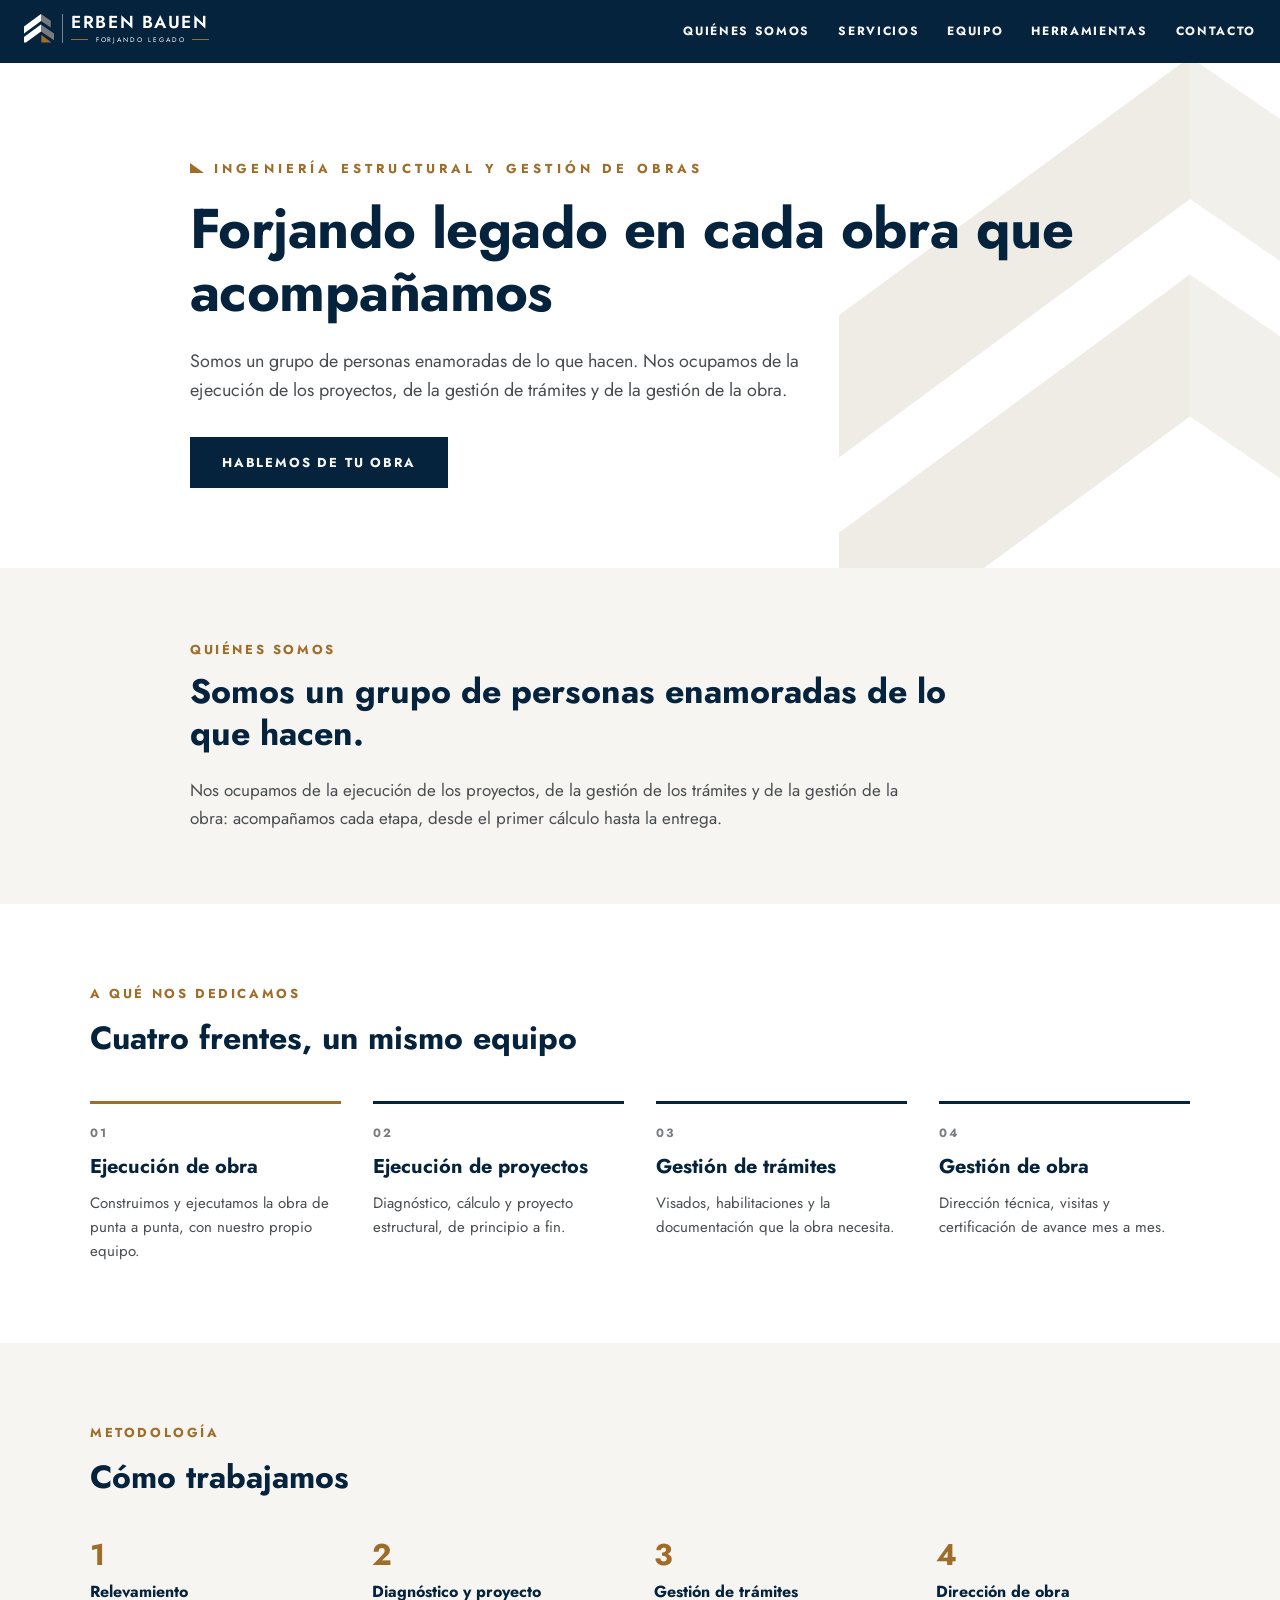
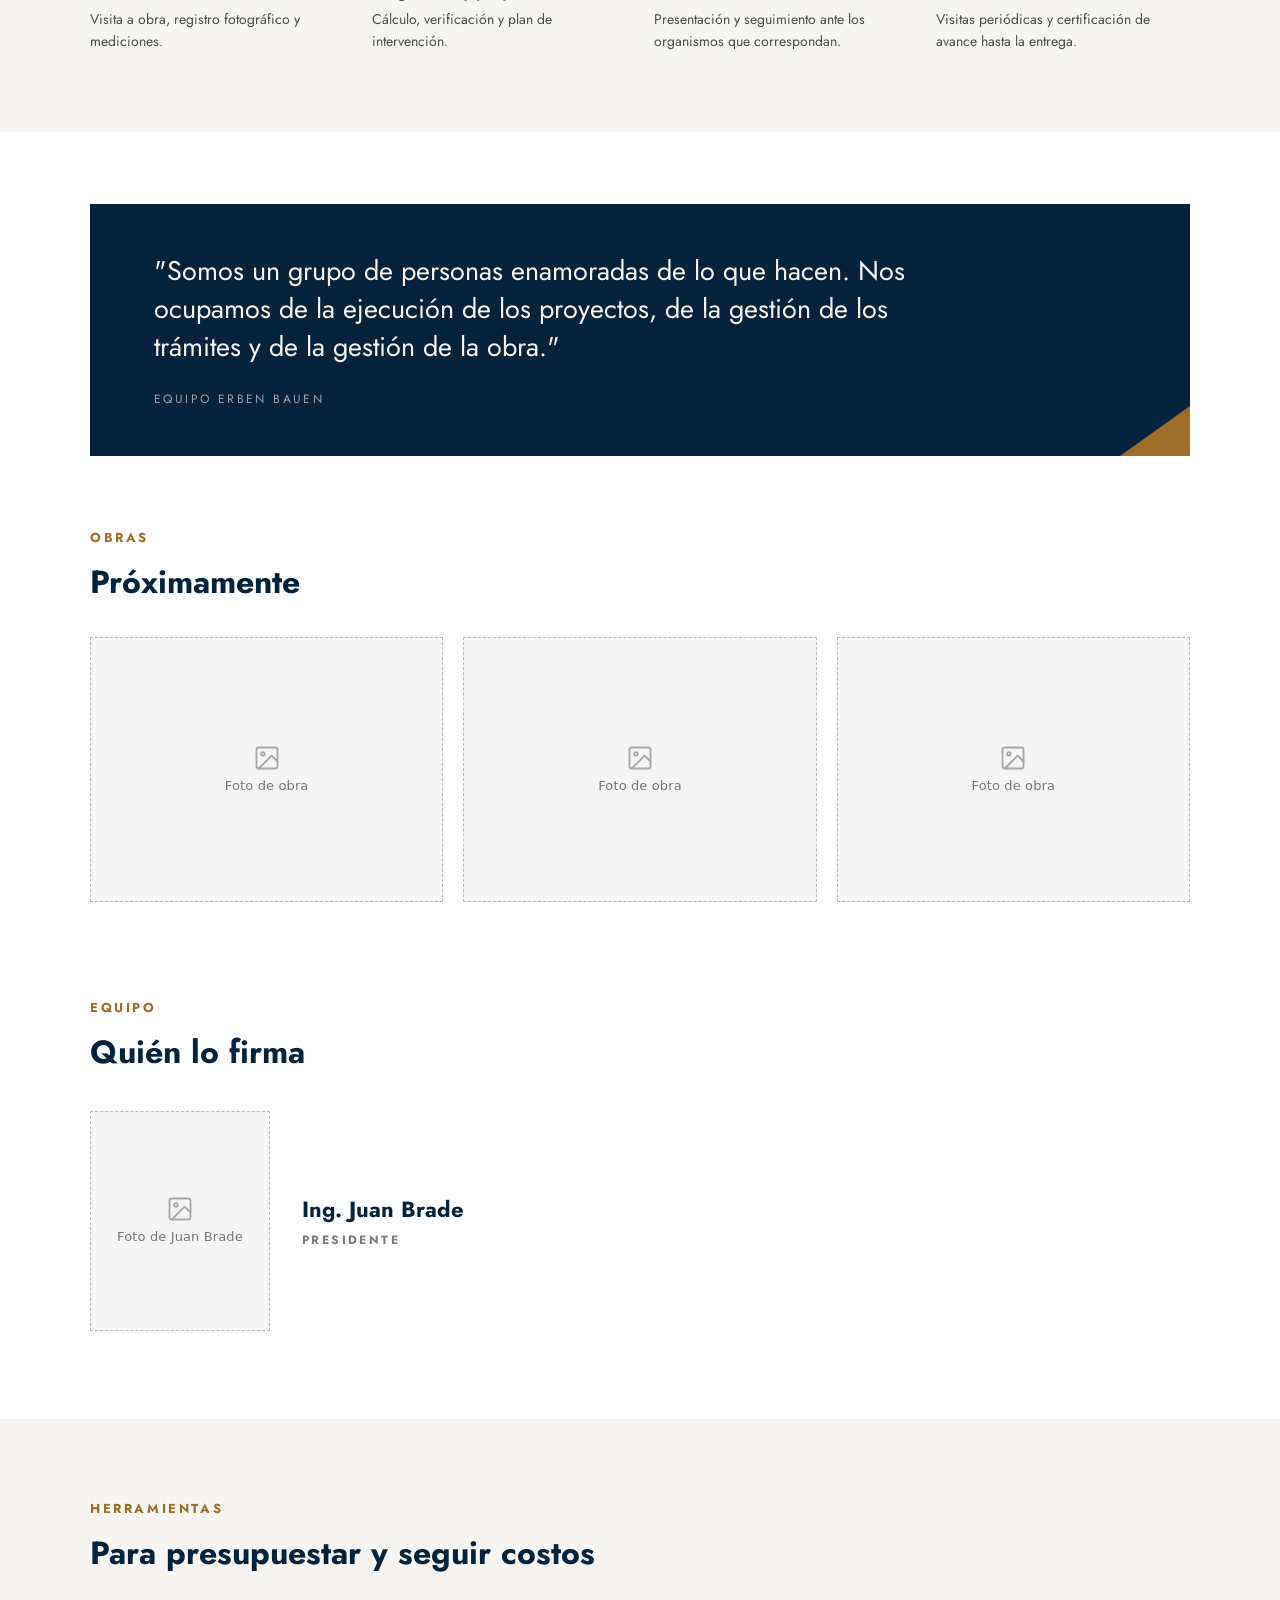
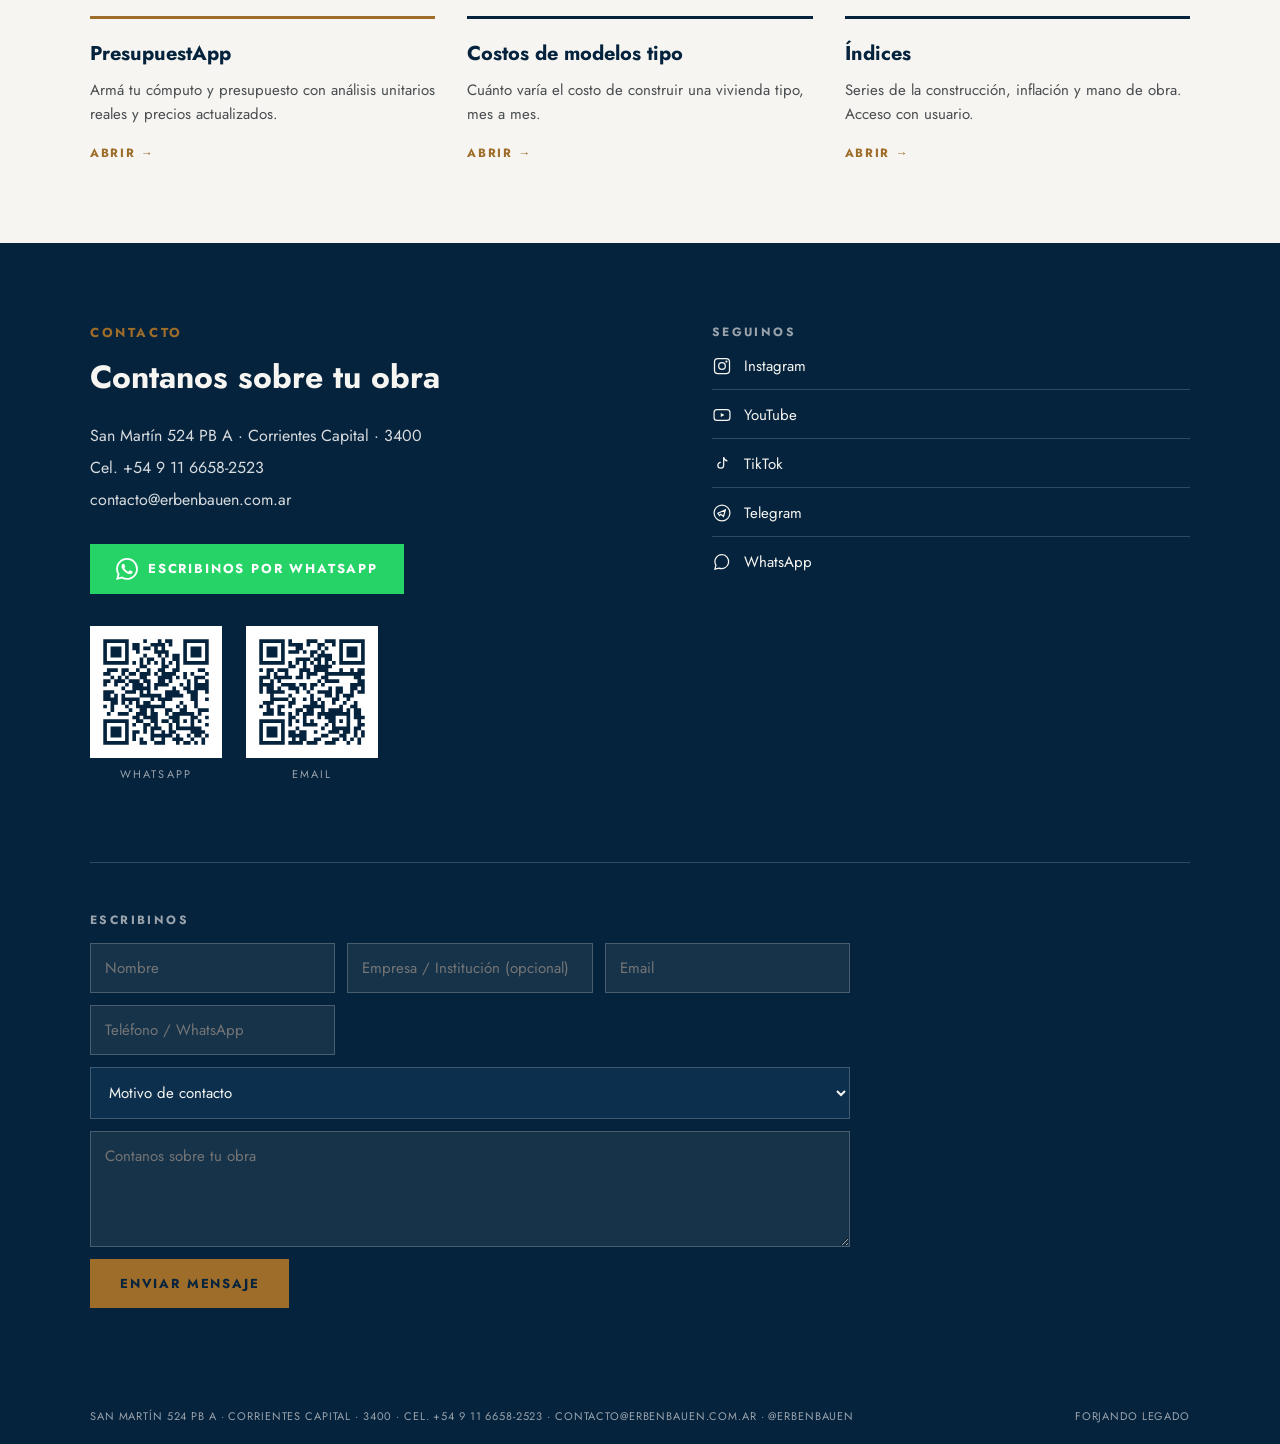
==== commit fe9c4248: "Contacto: mail y celular nuevos, boton de WhatsApp verde con logo, QR de WhatsApp y email" ====
--- a/index.html
+++ b/index.html
@@ -390,7 +390,7 @@
   </script>
 
   <script type="__bundler/template">
-"<!DOCTYPE html>\n<html><head>\n<meta charset=\"utf-8\">\n<meta name=\"viewport\" content=\"width=device-width, initial-scale=1\">\n\n<script src=\"444c4d41-3cc2-4905-aedb-a9e0668a9e6e\"><\u002Fscript>\n\n<script>\ndocument.addEventListener('submit', function (e) {\n  var f = e.target; if (!f || f.id !== 'eb-form') return;\n  e.preventDefault();\n  var b = document.getElementById('eb-btn'), ok = document.getElementById('eb-ok'), er = document.getElementById('eb-err');\n  b.disabled = true; b.textContent = 'Enviando…'; er.style.display = 'none';\n  fetch(f.action, { method: 'POST', headers: { Accept: 'application/json' }, body: new FormData(f) })\n    .then(function (r) { if (!r.ok) throw 0; f.style.display = 'none'; ok.style.display = 'block'; })\n    .catch(function () { er.style.display = 'block'; b.disabled = false; b.textContent = 'Enviar mensaje'; });\n});\n<\u002Fscript>\n<\u002Fhead>\n<body>\n<x-dc>\n<helmet>\n<style>/* cyrillic */\n@font-face {\n  font-family: 'Jost';\n  font-style: normal;\n  font-weight: 300;\n  font-display: swap;\n  src: url(\"565a3fd3-a6dd-4564-aff6-febf4c6dc3aa\") format('woff2');\n  unicode-range: U+0301, U+0400-045F, U+0490-0491, U+04B0-04B1, U+2116;\n}\n/* latin-ext */\n@font-face {\n  font-family: 'Jost';\n  font-style: normal;\n  font-weight: 300;\n  font-display: swap;\n  src: url(\"61de6ab2-605d-465d-b055-d114c8afed8d\") format('woff2');\n  unicode-range: U+0100-02BA, U+02BD-02C5, U+02C7-02CC, U+02CE-02D7, U+02DD-02FF, U+0304, U+0308, U+0329, U+1D00-1DBF, U+1E00-1E9F, U+1EF2-1EFF, U+2020, U+20A0-20AB, U+20AD-20C4, U+2113, U+2C60-2C7F, U+A720-A7FF;\n}\n/* latin */\n@font-face {\n  font-family: 'Jost';\n  font-style: normal;\n  font-weight: 300;\n  font-display: swap;\n  src: url(\"3808fdc6-de5b-4459-9d0c-0584c8658787\") format('woff2');\n  unicode-range: U+0000-00FF, U+0131, U+0152-0153, U+02BB-02BC, U+02C6, U+02DA, U+02DC, U+0304, U+0308, U+0329, U+2000-206F, U+20AC, U+2122, U+2191, U+2193, U+2212, U+2215, U+FEFF, U+FFFD;\n}\n/* cyrillic */\n@font-face {\n  font-family: 'Jost';\n  font-style: normal;\n  font-weight: 400;\n  font-display: swap;\n  src: url(\"565a3fd3-a6dd-4564-aff6-febf4c6dc3aa\") format('woff2');\n  unicode-range: U+0301, U+0400-045F, U+0490-0491, U+04B0-04B1, U+2116;\n}\n/* latin-ext */\n@font-face {\n  font-family: 'Jost';\n  font-style: normal;\n  font-weight: 400;\n  font-display: swap;\n  src: url(\"61de6ab2-605d-465d-b055-d114c8afed8d\") format('woff2');\n  unicode-range: U+0100-02BA, U+02BD-02C5, U+02C7-02CC, U+02CE-02D7, U+02DD-02FF, U+0304, U+0308, U+0329, U+1D00-1DBF, U+1E00-1E9F, U+1EF2-1EFF, U+2020, U+20A0-20AB, U+20AD-20C4, U+2113, U+2C60-2C7F, U+A720-A7FF;\n}\n/* latin */\n@font-face {\n  font-family: 'Jost';\n  font-style: normal;\n  font-weight: 400;\n  font-display: swap;\n  src: url(\"3808fdc6-de5b-4459-9d0c-0584c8658787\") format('woff2');\n  unicode-range: U+0000-00FF, U+0131, U+0152-0153, U+02BB-02BC, U+02C6, U+02DA, U+02DC, U+0304, U+0308, U+0329, U+2000-206F, U+20AC, U+2122, U+2191, U+2193, U+2212, U+2215, U+FEFF, U+FFFD;\n}\n/* cyrillic */\n@font-face {\n  font-family: 'Jost';\n  font-style: normal;\n  font-weight: 500;\n  font-display: swap;\n  src: url(\"565a3fd3-a6dd-4564-aff6-febf4c6dc3aa\") format('woff2');\n  unicode-range: U+0301, U+0400-045F, U+0490-0491, U+04B0-04B1, U+2116;\n}\n/* latin-ext */\n@font-face {\n  font-family: 'Jost';\n  font-style: normal;\n  font-weight: 500;\n  font-display: swap;\n  src: url(\"61de6ab2-605d-465d-b055-d114c8afed8d\") format('woff2');\n  unicode-range: U+0100-02BA, U+02BD-02C5, U+02C7-02CC, U+02CE-02D7, U+02DD-02FF, U+0304, U+0308, U+0329, U+1D00-1DBF, U+1E00-1E9F, U+1EF2-1EFF, U+2020, U+20A0-20AB, U+20AD-20C4, U+2113, U+2C60-2C7F, U+A720-A7FF;\n}\n/* latin */\n@font-face {\n  font-family: 'Jost';\n  font-style: normal;\n  font-weight: 500;\n  font-display: swap;\n  src: url(\"3808fdc6-de5b-4459-9d0c-0584c8658787\") format('woff2');\n  unicode-range: U+0000-00FF, U+0131, U+0152-0153, U+02BB-02BC, U+02C6, U+02DA, U+02DC, U+0304, U+0308, U+0329, U+2000-206F, U+20AC, U+2122, U+2191, U+2193, U+2212, U+2215, U+FEFF, U+FFFD;\n}\n/* cyrillic */\n@font-face {\n  font-family: 'Jost';\n  font-style: normal;\n  font-weight: 600;\n  font-display: swap;\n  src: url(\"565a3fd3-a6dd-4564-aff6-febf4c6dc3aa\") format('woff2');\n  unicode-range: U+0301, U+0400-045F, U+0490-0491, U+04B0-04B1, U+2116;\n}\n/* latin-ext */\n@font-face {\n  font-family: 'Jost';\n  font-style: normal;\n  font-weight: 600;\n  font-display: swap;\n  src: url(\"61de6ab2-605d-465d-b055-d114c8afed8d\") format('woff2');\n  unicode-range: U+0100-02BA, U+02BD-02C5, U+02C7-02CC, U+02CE-02D7, U+02DD-02FF, U+0304, U+0308, U+0329, U+1D00-1DBF, U+1E00-1E9F, U+1EF2-1EFF, U+2020, U+20A0-20AB, U+20AD-20C4, U+2113, U+2C60-2C7F, U+A720-A7FF;\n}\n/* latin */\n@font-face {\n  font-family: 'Jost';\n  font-style: normal;\n  font-weight: 600;\n  font-display: swap;\n  src: url(\"3808fdc6-de5b-4459-9d0c-0584c8658787\") format('woff2');\n  unicode-range: U+0000-00FF, U+0131, U+0152-0153, U+02BB-02BC, U+02C6, U+02DA, U+02DC, U+0304, U+0308, U+0329, U+2000-206F, U+20AC, U+2122, U+2191, U+2193, U+2212, U+2215, U+FEFF, U+FFFD;\n}\n/* cyrillic */\n@font-face {\n  font-family: 'Jost';\n  font-style: normal;\n  font-weight: 700;\n  font-display: swap;\n  src: url(\"565a3fd3-a6dd-4564-aff6-febf4c6dc3aa\") format('woff2');\n  unicode-range: U+0301, U+0400-045F, U+0490-0491, U+04B0-04B1, U+2116;\n}\n/* latin-ext */\n@font-face {\n  font-family: 'Jost';\n  font-style: normal;\n  font-weight: 700;\n  font-display: swap;\n  src: url(\"61de6ab2-605d-465d-b055-d114c8afed8d\") format('woff2');\n  unicode-range: U+0100-02BA, U+02BD-02C5, U+02C7-02CC, U+02CE-02D7, U+02DD-02FF, U+0304, U+0308, U+0329, U+1D00-1DBF, U+1E00-1E9F, U+1EF2-1EFF, U+2020, U+20A0-20AB, U+20AD-20C4, U+2113, U+2C60-2C7F, U+A720-A7FF;\n}\n/* latin */\n@font-face {\n  font-family: 'Jost';\n  font-style: normal;\n  font-weight: 700;\n  font-display: swap;\n  src: url(\"3808fdc6-de5b-4459-9d0c-0584c8658787\") format('woff2');\n  unicode-range: U+0000-00FF, U+0131, U+0152-0153, U+02BB-02BC, U+02C6, U+02DA, U+02DC, U+0304, U+0308, U+0329, U+2000-206F, U+20AC, U+2122, U+2191, U+2193, U+2212, U+2215, U+FEFF, U+FFFD;\n}\n<\u002Fstyle>\n<script src=\"ab716b83-52ff-4837-9516-eeb29485c8ee\"><\u002Fscript>\n<style>\nbody{margin:0}\na{color:#9E6D29;text-decoration:none}\na:hover{color:#05233D}\nhtml{scroll-behavior:smooth}\n<\u002Fstyle>\n<\u002Fhelmet>\n\n<div style=\"font-family:'Century Gothic','Jost',sans-serif; color:#494D50; background:#fff; max-width:100%; overflow-x:hidden\">\n\n<header style=\"position:sticky; top:0; z-index:20; background:#05233D; display:flex; align-items:center; justify-content:space-between; gap:16px; padding:14px 24px; flex-wrap:wrap\">\n  <dc-import name=\"EBMark\" layout=\"horizontal\" tone=\"light\" mark-width=\"30\" hint-size=\"110px,36px\"><\u002Fdc-import>\n  <nav style=\"display:flex; gap:28px; flex-wrap:wrap\">\n    <a href=\"#quienes\" style=\"color:#F6F5F1; font-size:12px; font-weight:700; letter-spacing:.14em; text-transform:uppercase\">Quiénes somos<\u002Fa>\n    <a href=\"#servicios\" style=\"color:#F6F5F1; font-size:12px; font-weight:700; letter-spacing:.14em; text-transform:uppercase\">Servicios<\u002Fa>\n    <a href=\"#equipo\" style=\"color:#F6F5F1; font-size:12px; font-weight:700; letter-spacing:.14em; text-transform:uppercase\">Equipo<\u002Fa>\n    <a href=\"#herramientas\" style=\"color:#F6F5F1; font-size:12px; font-weight:700; letter-spacing:.14em; text-transform:uppercase\">Herramientas<\u002Fa>\n    <a href=\"#contacto\" style=\"color:#F6F5F1; font-size:12px; font-weight:700; letter-spacing:.14em; text-transform:uppercase\">Contacto<\u002Fa>\n  <\u002Fnav>\n<\u002Fheader>\n\n<section style=\"position:relative; padding:96px 24px 80px; overflow:hidden; background:#fff\">\n  <svg sc-camel-view-box=\"0 0 288 273\" aria-hidden=\"true\" style=\"position:absolute; right:-14vw; bottom:-6vw; width:min(70vw,620px); z-index:0\">\n    <path d=\"M163 0 L0 120 L0 186 L163 66 Z\" fill=\"#EEECE5\"><\u002Fpath>\n    <path d=\"M163 0 L257 64.5 L257 130.5 L163 66 Z\" fill=\"#F2F0EA\"><\u002Fpath>\n    <path d=\"M163 101 L0 221 L0 273 L19 273 L163 167 Z\" fill=\"#EEECE5\"><\u002Fpath>\n    <path d=\"M163 101 L288 186.8 L288 252.8 L163 167 Z\" fill=\"#F2F0EA\"><\u002Fpath>\n  <\u002Fsvg>\n  <div style=\"position:relative; max-width:900px; margin:0 auto; z-index:1\">\n    <div style=\"display:flex; align-items:center; gap:10px; font-size:13px; font-weight:700; letter-spacing:.32em; color:#9E6D29; text-transform:uppercase; margin-bottom:20px\">\n      <span style=\"display:block; width:0; height:0; border-bottom:10px solid #9E6D29; border-right:14px solid transparent\"><\u002Fspan>Ingeniería estructural y gestión de obras\n    <\u002Fdiv>\n    <h1 style=\"font-size:clamp(32px,5.5vw,56px); line-height:1.12; font-weight:700; color:#05233D; margin:0 0 24px; letter-spacing:-.01em; text-wrap:pretty\">Forjando legado en cada obra que acompañamos<\u002Fh1>\n    <p style=\"font-size:18px; line-height:1.6; color:#494D50; max-width:640px; margin:0 0 32px; text-wrap:pretty\">Somos un grupo de personas enamoradas de lo que hacen. Nos ocupamos de la ejecución de los proyectos, de la gestión de trámites y de la gestión de la obra.<\u002Fp>\n    <a href=\"#contacto\" style=\"display:inline-block; background:#05233D; color:#F6F5F1; font-size:13px; font-weight:700; letter-spacing:.14em; text-transform:uppercase; padding:16px 32px\">Hablemos de tu obra<\u002Fa>\n  <\u002Fdiv>\n<\u002Fsection>\n\n<section id=\"quienes\" style=\"padding:72px 24px; background:#F6F5F1\">\n  <div style=\"max-width:900px; margin:0 auto\">\n    <div style=\"font-size:13px; font-weight:700; letter-spacing:.2em; color:#9E6D29; text-transform:uppercase; margin-bottom:12px\">Quiénes somos<\u002Fdiv>\n    <h2 style=\"font-size:clamp(24px,3.5vw,34px); font-weight:700; color:#05233D; line-height:1.25; margin:0; max-width:760px; text-wrap:pretty\">Somos un grupo de personas enamoradas de lo que hacen.<\u002Fh2>\n    <p style=\"font-size:17px; line-height:1.65; color:#494D50; max-width:720px; margin:20px 0 0; text-wrap:pretty\">Nos ocupamos de la ejecución de los proyectos, de la gestión de los trámites y de la gestión de la obra: acompañamos cada etapa, desde el primer cálculo hasta la entrega.<\u002Fp>\n  <\u002Fdiv>\n<\u002Fsection>\n\n<section id=\"servicios\" style=\"padding:80px 24px; background:#fff\">\n  <div style=\"max-width:1100px; margin:0 auto\">\n    <div style=\"font-size:13px; font-weight:700; letter-spacing:.2em; color:#9E6D29; text-transform:uppercase; margin-bottom:12px\">A qué nos dedicamos<\u002Fdiv>\n    <h2 style=\"font-size:clamp(24px,3.5vw,32px); font-weight:700; color:#05233D; margin:0 0 40px\">Cuatro frentes, un mismo equipo<\u002Fh2>\n    <div style=\"display:grid; grid-template-columns:repeat(auto-fit,minmax(240px,1fr)); gap:32px\">\n      <div style=\"border-top:3px solid #9E6D29; padding-top:20px\">\n        <div style=\"font-size:12px; font-weight:700; letter-spacing:.14em; color:#787C7F; text-transform:uppercase; margin-bottom:10px\">01<\u002Fdiv>\n        <h3 style=\"font-size:20px; font-weight:700; color:#05233D; margin:0 0 10px\">Ejecución de obra<\u002Fh3>\n        <p style=\"font-size:15px; line-height:1.6; margin:0; color:#494D50\">Construimos y ejecutamos la obra de punta a punta, con nuestro propio equipo.<\u002Fp>\n      <\u002Fdiv>\n      <div style=\"border-top:3px solid #05233D; padding-top:20px\">\n        <div style=\"font-size:12px; font-weight:700; letter-spacing:.14em; color:#787C7F; text-transform:uppercase; margin-bottom:10px\">02<\u002Fdiv>\n        <h3 style=\"font-size:20px; font-weight:700; color:#05233D; margin:0 0 10px\">Ejecución de proyectos<\u002Fh3>\n        <p style=\"font-size:15px; line-height:1.6; margin:0; color:#494D50\">Diagnóstico, cálculo y proyecto estructural, de principio a fin.<\u002Fp>\n      <\u002Fdiv>\n      <div style=\"border-top:3px solid #05233D; padding-top:20px\">\n        <div style=\"font-size:12px; font-weight:700; letter-spacing:.14em; color:#787C7F; text-transform:uppercase; margin-bottom:10px\">03<\u002Fdiv>\n        <h3 style=\"font-size:20px; font-weight:700; color:#05233D; margin:0 0 10px\">Gestión de trámites<\u002Fh3>\n        <p style=\"font-size:15px; line-height:1.6; margin:0; color:#494D50\">Visados, habilitaciones y la documentación que la obra necesita.<\u002Fp>\n      <\u002Fdiv>\n      <div style=\"border-top:3px solid #05233D; padding-top:20px\">\n        <div style=\"font-size:12px; font-weight:700; letter-spacing:.14em; color:#787C7F; text-transform:uppercase; margin-bottom:10px\">04<\u002Fdiv>\n        <h3 style=\"font-size:20px; font-weight:700; color:#05233D; margin:0 0 10px\">Gestión de obra<\u002Fh3>\n        <p style=\"font-size:15px; line-height:1.6; margin:0; color:#494D50\">Dirección técnica, visitas y certificación de avance mes a mes.<\u002Fp>\n      <\u002Fdiv>\n    <\u002Fdiv>\n  <\u002Fdiv>\n<\u002Fsection>\n\n<section id=\"metodologia\" style=\"padding:80px 24px; background:#F6F5F1\">\n  <div style=\"max-width:1100px; margin:0 auto\">\n    <div style=\"font-size:13px; font-weight:700; letter-spacing:.2em; color:#9E6D29; text-transform:uppercase; margin-bottom:12px\">Metodología<\u002Fdiv>\n    <h2 style=\"font-size:clamp(24px,3.5vw,32px); font-weight:700; color:#05233D; margin:0 0 40px\">Cómo trabajamos<\u002Fh2>\n    <div style=\"display:grid; grid-template-columns:repeat(auto-fit,minmax(220px,1fr)); gap:28px\">\n      <div><div style=\"font-size:30px; font-weight:700; color:#9E6D29; line-height:1\">1<\u002Fdiv><h3 style=\"font-size:16px; font-weight:700; color:#05233D; margin:10px 0 6px\">Relevamiento<\u002Fh3><p style=\"font-size:14px; line-height:1.55; margin:0; color:#494D50\">Visita a obra, registro fotográfico y mediciones.<\u002Fp><\u002Fdiv>\n      <div><div style=\"font-size:30px; font-weight:700; color:#9E6D29; line-height:1\">2<\u002Fdiv><h3 style=\"font-size:16px; font-weight:700; color:#05233D; margin:10px 0 6px\">Diagnóstico y proyecto<\u002Fh3><p style=\"font-size:14px; line-height:1.55; margin:0; color:#494D50\">Cálculo, verificación y plan de intervención.<\u002Fp><\u002Fdiv>\n      <div><div style=\"font-size:30px; font-weight:700; color:#9E6D29; line-height:1\">3<\u002Fdiv><h3 style=\"font-size:16px; font-weight:700; color:#05233D; margin:10px 0 6px\">Gestión de trámites<\u002Fh3><p style=\"font-size:14px; line-height:1.55; margin:0; color:#494D50\">Presentación y seguimiento ante los organismos que correspondan.<\u002Fp><\u002Fdiv>\n      <div><div style=\"font-size:30px; font-weight:700; color:#9E6D29; line-height:1\">4<\u002Fdiv><h3 style=\"font-size:16px; font-weight:700; color:#05233D; margin:10px 0 6px\">Dirección de obra<\u002Fh3><p style=\"font-size:14px; line-height:1.55; margin:0; color:#494D50\">Visitas periódicas y certificación de avance hasta la entrega.<\u002Fp><\u002Fdiv>\n    <\u002Fdiv>\n  <\u002Fdiv>\n<\u002Fsection>\n\n<section style=\"padding:0 24px\">\n  <div style=\"max-width:1100px; margin:0 auto; padding:72px 0\">\n    <div style=\"background:#05233D; color:#F6F5F1; padding:48px clamp(24px,6vw,64px); position:relative; overflow:hidden\">\n      <span style=\"position:absolute; right:0; bottom:0; width:0; height:0; border-left:70px solid transparent; border-bottom:50px solid #9E6D29\"><\u002Fspan>\n      <p style=\"font-size:clamp(20px,2.6vw,27px); line-height:1.4; margin:0; max-width:760px; font-weight:400; text-wrap:pretty\">\"Somos un grupo de personas enamoradas de lo que hacen. Nos ocupamos de la ejecución de los proyectos, de la gestión de los trámites y de la gestión de la obra.\"<\u002Fp>\n      <div style=\"margin-top:24px; font-size:12px; letter-spacing:.2em; color:#9AA3AC; text-transform:uppercase\">Equipo Erben Bauen<\u002Fdiv>\n    <\u002Fdiv>\n  <\u002Fdiv>\n<\u002Fsection>\n\n<section style=\"padding:0 24px 24px\">\n  <div style=\"max-width:1100px; margin:0 auto\">\n    <div style=\"font-size:13px; font-weight:700; letter-spacing:.2em; color:#9E6D29; text-transform:uppercase; margin-bottom:12px\">Obras<\u002Fdiv>\n    <h2 style=\"font-size:clamp(24px,3.5vw,32px); font-weight:700; color:#05233D; margin:0 0 32px\">Próximamente<\u002Fh2>\n    <div style=\"display:grid; grid-template-columns:repeat(auto-fit,minmax(220px,1fr)); gap:20px\">\n      <image-slot id=\"obra1\" shape=\"rect\" placeholder=\"Foto de obra\" style=\"width:100%; aspect-ratio:4/3\"><\u002Fimage-slot>\n      <image-slot id=\"obra2\" shape=\"rect\" placeholder=\"Foto de obra\" style=\"width:100%; aspect-ratio:4/3\"><\u002Fimage-slot>\n      <image-slot id=\"obra3\" shape=\"rect\" placeholder=\"Foto de obra\" style=\"width:100%; aspect-ratio:4/3\"><\u002Fimage-slot>\n    <\u002Fdiv>\n  <\u002Fdiv>\n<\u002Fsection>\n\n<section id=\"equipo\" style=\"padding:72px 24px 88px; background:#fff\">\n  <div style=\"max-width:1100px; margin:0 auto\">\n    <div style=\"font-size:13px; font-weight:700; letter-spacing:.2em; color:#9E6D29; text-transform:uppercase; margin-bottom:12px\">Equipo<\u002Fdiv>\n    <h2 style=\"font-size:clamp(24px,3.5vw,32px); font-weight:700; color:#05233D; margin:0 0 36px\">Quién lo firma<\u002Fh2>\n    <div style=\"display:flex; gap:32px; align-items:center; flex-wrap:wrap\">\n      <image-slot id=\"juan-brade\" shape=\"rect\" placeholder=\"Foto de Juan Brade\" style=\"width:180px; height:220px; flex:none\"><\u002Fimage-slot>\n      <div>\n        <div style=\"font-size:22px; font-weight:700; color:#05233D\">Ing. Juan Brade<\u002Fdiv>\n        <div style=\"font-size:12px; font-weight:700; letter-spacing:.2em; color:#787C7F; text-transform:uppercase; margin-top:6px\">Presidente<\u002Fdiv>\n      <\u002Fdiv>\n    <\u002Fdiv>\n  <\u002Fdiv>\n<\u002Fsection>\n\n<section id=\"herramientas\" style=\"padding:80px 24px; background:#F6F5F1\">\n  <div style=\"max-width:1100px; margin:0 auto\">\n    <div style=\"font-size:13px; font-weight:700; letter-spacing:.2em; color:#9E6D29; text-transform:uppercase; margin-bottom:12px\">Herramientas<\u002Fdiv>\n    <h2 style=\"font-size:clamp(24px,3.5vw,32px); font-weight:700; color:#05233D; margin:0 0 40px\">Para presupuestar y seguir costos<\u002Fh2>\n    <div style=\"display:grid; grid-template-columns:repeat(auto-fit,minmax(260px,1fr)); gap:32px\">\n      <a href=\"presuapp/\" style=\"display:block; border-top:3px solid #9E6D29; padding-top:20px; color:#494D50\"><h3 style=\"font-size:20px; font-weight:700; color:#05233D; margin:0 0 10px\">PresupuestApp<\u002Fh3><p style=\"font-size:15px; line-height:1.6; margin:0 0 14px\">Armá tu cómputo y presupuesto con análisis unitarios reales y precios actualizados.<\u002Fp><span style=\"font-size:12px; font-weight:700; letter-spacing:.14em; text-transform:uppercase; color:#9E6D29\">Abrir →<\u002Fspan><\u002Fa>\n      <a href=\"modelos/\" style=\"display:block; border-top:3px solid #05233D; padding-top:20px; color:#494D50\"><h3 style=\"font-size:20px; font-weight:700; color:#05233D; margin:0 0 10px\">Costos de modelos tipo<\u002Fh3><p style=\"font-size:15px; line-height:1.6; margin:0 0 14px\">Cuánto varía el costo de construir una vivienda tipo, mes a mes.<\u002Fp><span style=\"font-size:12px; font-weight:700; letter-spacing:.14em; text-transform:uppercase; color:#9E6D29\">Abrir →<\u002Fspan><\u002Fa>\n      <a href=\"indices/\" style=\"display:block; border-top:3px solid #05233D; padding-top:20px; color:#494D50\"><h3 style=\"font-size:20px; font-weight:700; color:#05233D; margin:0 0 10px\">Índices<\u002Fh3><p style=\"font-size:15px; line-height:1.6; margin:0 0 14px\">Series de la construcción, inflación y mano de obra. Acceso con usuario.<\u002Fp><span style=\"font-size:12px; font-weight:700; letter-spacing:.14em; text-transform:uppercase; color:#9E6D29\">Abrir →<\u002Fspan><\u002Fa>\n    <\u002Fdiv>\n  <\u002Fdiv>\n<\u002Fsection>\n\n<section id=\"contacto\" style=\"padding:80px 24px; background:#05233D; color:#F6F5F1\">\n  <div style=\"max-width:1100px; margin:0 auto; display:grid; grid-template-columns:1.2fr 1fr; gap:48px\">\n    <div>\n      <div style=\"font-size:13px; font-weight:700; letter-spacing:.2em; color:#9E6D29; text-transform:uppercase; margin-bottom:12px\">Contacto<\u002Fdiv>\n      <h2 style=\"font-size:clamp(24px,3.5vw,32px); font-weight:700; margin:0 0 20px; text-wrap:pretty\">Contanos sobre tu obra<\u002Fh2>\n      <div style=\"font-size:16px; line-height:2; color:#D7DBDE\">\n        <div>San Martín 524 PB A · Corrientes Capital · 3400<\u002Fdiv>\n        <div>Cel. +54 379 440-6315<\u002Fdiv>\n        <div>erben@gmail.com<\u002Fdiv>\n      <\u002Fdiv>\n      <a href=\"https://wa.me/5493794406315\" style=\"display:inline-block; margin-top:28px; background:#9E6D29; color:#05233D; font-size:13px; font-weight:700; letter-spacing:.14em; text-transform:uppercase; padding:15px 30px\">Escribinos por WhatsApp<\u002Fa>\n    <\u002Fdiv>\n    <div>\n      <div style=\"font-size:12px; font-weight:700; letter-spacing:.2em; color:#9AA3AC; text-transform:uppercase; margin-bottom:14px\">Seguinos<\u002Fdiv>\n      <div style=\"display:flex; flex-direction:column; gap:14px\">\n        <a href=\"https://instagram.com/erbenbauen\" style=\"display:flex; align-items:center; gap:12px; color:#F6F5F1; font-size:15px; border-bottom:1px solid rgba(246,245,241,.18); padding-bottom:12px\">\n          <svg width=\"20\" height=\"20\" sc-camel-view-box=\"0 0 24 24\" fill=\"none\" stroke=\"currentColor\" stroke-width=\"1.5\"><rect x=\"3\" y=\"3\" width=\"18\" height=\"18\" rx=\"4\"><\u002Frect><circle cx=\"12\" cy=\"12\" r=\"4\"><\u002Fcircle><circle cx=\"17.3\" cy=\"6.7\" r=\"0.6\" fill=\"currentColor\"><\u002Fcircle><\u002Fsvg>\n          Instagram\n        <\u002Fa>\n        <a href=\"https://youtube.com/@erbenbauen\" style=\"display:flex; align-items:center; gap:12px; color:#F6F5F1; font-size:15px; border-bottom:1px solid rgba(246,245,241,.18); padding-bottom:12px\">\n          <svg width=\"20\" height=\"20\" sc-camel-view-box=\"0 0 24 24\" fill=\"none\" stroke=\"currentColor\" stroke-width=\"1.5\"><rect x=\"2.5\" y=\"5.5\" width=\"19\" height=\"13\" rx=\"3.5\"><\u002Frect><path d=\"M10.5 9.5 L15 12 L10.5 14.5 Z\" fill=\"currentColor\" stroke=\"none\"><\u002Fpath><\u002Fsvg>\n          YouTube\n        <\u002Fa>\n        <a href=\"https://tiktok.com/@erbenbauen\" style=\"display:flex; align-items:center; gap:12px; color:#F6F5F1; font-size:15px; border-bottom:1px solid rgba(246,245,241,.18); padding-bottom:12px\">\n          <svg width=\"20\" height=\"20\" sc-camel-view-box=\"0 0 24 24\" fill=\"none\" stroke=\"currentColor\" stroke-width=\"1.5\"><path d=\"M14 4 v9.5 a3.5 3.5 0 1 1 -3.5 -3.5\"><\u002Fpath><path d=\"M14 4 c0.5 2.5 2 4 4.5 4.3\"><\u002Fpath><\u002Fsvg>\n          TikTok\n        <\u002Fa>\n        <a href=\"https://t.me/erbenbauen\" style=\"display:flex; align-items:center; gap:12px; color:#F6F5F1; font-size:15px; border-bottom:1px solid rgba(246,245,241,.18); padding-bottom:12px\">\n          <svg width=\"20\" height=\"20\" sc-camel-view-box=\"0 0 24 24\" fill=\"none\" stroke=\"currentColor\" stroke-width=\"1.5\"><circle cx=\"12\" cy=\"12\" r=\"9.5\"><\u002Fcircle><path d=\"M7 12.3 L16 8.3 L13.8 16 L10.6 13.6 L9 15 Z\"><\u002Fpath><\u002Fsvg>\n          Telegram\n        <\u002Fa>\n        <a href=\"https://wa.me/5493794406315\" style=\"display:flex; align-items:center; gap:12px; color:#F6F5F1; font-size:15px; padding-bottom:2px\">\n          <svg width=\"20\" height=\"20\" sc-camel-view-box=\"0 0 24 24\" fill=\"none\" stroke=\"currentColor\" stroke-width=\"1.5\"><path d=\"M12 3a8.5 8.5 0 0 0 -7.3 12.8 L3.5 20.5 l4.9 -1.1 A8.5 8.5 0 1 0 12 3 Z\"><\u002Fpath><\u002Fsvg>\n          WhatsApp\n        <\u002Fa>\n      <\u002Fdiv>\n    <\u002Fdiv>\n  <\u002Fdiv>\n<\u002Fsection>\n\n<section id=\"consulta\" style=\"padding:0 24px 80px; background:#05233D; color:#F6F5F1\">\n  <div style=\"max-width:1100px; margin:0 auto; border-top:1px solid rgba(246,245,241,.18); padding-top:48px\">\n    <div style=\"font-size:12px; font-weight:700; letter-spacing:.2em; color:#9AA3AC; text-transform:uppercase; margin-bottom:14px\">Escribinos<\u002Fdiv>\n    <div id=\"eb-ok\" style=\"display:none; padding:20px; background:rgba(158,109,41,.18); border:1px solid #9E6D29; font-size:15px; line-height:1.5\"><b style=\"display:block; font-size:18px; margin-bottom:4px\">Gracias por comunicarte con Erben Bauen.<\u002Fb>Recibimos tu mensaje y te respondemos a la brevedad.<\u002Fdiv>\n    <div id=\"eb-err\" style=\"display:none; padding:14px; background:rgba(255,120,120,.12); border:1px solid #e88; color:#ffd5d5; font-size:14px; margin-bottom:12px\">No pudimos enviar el mensaje. Probá de nuevo o escribinos por WhatsApp.<\u002Fdiv>\n    <form id=\"eb-form\" action=\"https://formspree.io/f/mlgzqqke\" method=\"POST\" style=\"display:grid; grid-template-columns:repeat(auto-fit,minmax(240px,1fr)); gap:12px; max-width:760px\">\n      <input type=\"hidden\" name=\"origen\" value=\"Erben Bauen\">\n      <input type=\"hidden\" name=\"_subject\" value=\"[Erben Bauen] Nueva consulta desde erbenbauen.com.ar\">\n      <input type=\"text\" name=\"_gotcha\" tabindex=\"-1\" autocomplete=\"off\" style=\"position:absolute; left:-9999px; opacity:0\">\n      <input name=\"nombre\" placeholder=\"Nombre\" required style=\"font:inherit; font-size:15px; color:#F6F5F1; background:rgba(246,245,241,.07); border:1px solid rgba(246,245,241,.22); padding:13px 14px\">\n      <input name=\"empresa\" placeholder=\"Empresa / Institución (opcional)\" style=\"font:inherit; font-size:15px; color:#F6F5F1; background:rgba(246,245,241,.07); border:1px solid rgba(246,245,241,.22); padding:13px 14px\">\n      <input name=\"email\" type=\"email\" placeholder=\"Email\" required style=\"font:inherit; font-size:15px; color:#F6F5F1; background:rgba(246,245,241,.07); border:1px solid rgba(246,245,241,.22); padding:13px 14px\">\n      <input name=\"telefono\" type=\"tel\" placeholder=\"Teléfono / WhatsApp\" style=\"font:inherit; font-size:15px; color:#F6F5F1; background:rgba(246,245,241,.07); border:1px solid rgba(246,245,241,.22); padding:13px 14px\">\n      <select name=\"motivo\" required style=\"grid-column:1/-1; font:inherit; font-size:15px; color:#F6F5F1; background:#0b2f4d; border:1px solid rgba(246,245,241,.22); padding:13px 14px\"><option value=\"\" disabled selected>Motivo de contacto<\u002Foption><option>Ejecución de obra<\u002Foption><option>Proyecto estructural<\u002Foption><option>Gestión de trámites<\u002Foption><option>Dirección de obra<\u002Foption><option>Consulta general<\u002Foption><\u002Fselect>\n      <textarea name=\"mensaje\" rows=\"4\" placeholder=\"Contanos sobre tu obra\" required style=\"grid-column:1/-1; font:inherit; font-size:15px; color:#F6F5F1; background:rgba(246,245,241,.07); border:1px solid rgba(246,245,241,.22); padding:13px 14px; resize:vertical\"><\u002Ftextarea>\n      <button id=\"eb-btn\" type=\"submit\" style=\"grid-column:1/-1; justify-self:start; font:inherit; background:#9E6D29; color:#05233D; font-size:13px; font-weight:700; letter-spacing:.14em; text-transform:uppercase; padding:15px 30px; border:0; cursor:pointer\">Enviar mensaje<\u002Fbutton>\n    <\u002Fform>\n  <\u002Fdiv>\n<\u002Fsection>\n\n<footer style=\"padding:20px 24px; background:#05233D; position:relative\">\n  <div style=\"max-width:1100px; margin:0 auto; display:flex; justify-content:space-between; flex-wrap:wrap; gap:8px; font-size:11px; letter-spacing:.08em; color:#9AA3AC\">\n    <span>SAN MARTÍN 524 PB A · CORRIENTES CAPITAL · 3400 · CEL. +54 379 440-6315 · ERBEN@GMAIL.COM · @ERBENBAUEN<\u002Fspan>\n    <span>FORJANDO LEGADO<\u002Fspan>\n  <\u002Fdiv>\n<\u002Ffooter>\n\n<\u002Fdiv>\n\n<\u002Fx-dc>\n\n\n<\u002Fbody><\u002Fhtml>"
+"<!DOCTYPE html>\n<html><head>\n<meta charset=\"utf-8\">\n<meta name=\"viewport\" content=\"width=device-width, initial-scale=1\">\n\n<script src=\"444c4d41-3cc2-4905-aedb-a9e0668a9e6e\"><\u002Fscript>\n\n<script>\ndocument.addEventListener('submit', function (e) {\n  var f = e.target; if (!f || f.id !== 'eb-form') return;\n  e.preventDefault();\n  var b = document.getElementById('eb-btn'), ok = document.getElementById('eb-ok'), er = document.getElementById('eb-err');\n  b.disabled = true; b.textContent = 'Enviando…'; er.style.display = 'none';\n  fetch(f.action, { method: 'POST', headers: { Accept: 'application/json' }, body: new FormData(f) })\n    .then(function (r) { if (!r.ok) throw 0; f.style.display = 'none'; ok.style.display = 'block'; })\n    .catch(function () { er.style.display = 'block'; b.disabled = false; b.textContent = 'Enviar mensaje'; });\n});\n<\u002Fscript>\n<\u002Fhead>\n<body>\n<x-dc>\n<helmet>\n<style>/* cyrillic */\n@font-face {\n  font-family: 'Jost';\n  font-style: normal;\n  font-weight: 300;\n  font-display: swap;\n  src: url(\"565a3fd3-a6dd-4564-aff6-febf4c6dc3aa\") format('woff2');\n  unicode-range: U+0301, U+0400-045F, U+0490-0491, U+04B0-04B1, U+2116;\n}\n/* latin-ext */\n@font-face {\n  font-family: 'Jost';\n  font-style: normal;\n  font-weight: 300;\n  font-display: swap;\n  src: url(\"61de6ab2-605d-465d-b055-d114c8afed8d\") format('woff2');\n  unicode-range: U+0100-02BA, U+02BD-02C5, U+02C7-02CC, U+02CE-02D7, U+02DD-02FF, U+0304, U+0308, U+0329, U+1D00-1DBF, U+1E00-1E9F, U+1EF2-1EFF, U+2020, U+20A0-20AB, U+20AD-20C4, U+2113, U+2C60-2C7F, U+A720-A7FF;\n}\n/* latin */\n@font-face {\n  font-family: 'Jost';\n  font-style: normal;\n  font-weight: 300;\n  font-display: swap;\n  src: url(\"3808fdc6-de5b-4459-9d0c-0584c8658787\") format('woff2');\n  unicode-range: U+0000-00FF, U+0131, U+0152-0153, U+02BB-02BC, U+02C6, U+02DA, U+02DC, U+0304, U+0308, U+0329, U+2000-206F, U+20AC, U+2122, U+2191, U+2193, U+2212, U+2215, U+FEFF, U+FFFD;\n}\n/* cyrillic */\n@font-face {\n  font-family: 'Jost';\n  font-style: normal;\n  font-weight: 400;\n  font-display: swap;\n  src: url(\"565a3fd3-a6dd-4564-aff6-febf4c6dc3aa\") format('woff2');\n  unicode-range: U+0301, U+0400-045F, U+0490-0491, U+04B0-04B1, U+2116;\n}\n/* latin-ext */\n@font-face {\n  font-family: 'Jost';\n  font-style: normal;\n  font-weight: 400;\n  font-display: swap;\n  src: url(\"61de6ab2-605d-465d-b055-d114c8afed8d\") format('woff2');\n  unicode-range: U+0100-02BA, U+02BD-02C5, U+02C7-02CC, U+02CE-02D7, U+02DD-02FF, U+0304, U+0308, U+0329, U+1D00-1DBF, U+1E00-1E9F, U+1EF2-1EFF, U+2020, U+20A0-20AB, U+20AD-20C4, U+2113, U+2C60-2C7F, U+A720-A7FF;\n}\n/* latin */\n@font-face {\n  font-family: 'Jost';\n  font-style: normal;\n  font-weight: 400;\n  font-display: swap;\n  src: url(\"3808fdc6-de5b-4459-9d0c-0584c8658787\") format('woff2');\n  unicode-range: U+0000-00FF, U+0131, U+0152-0153, U+02BB-02BC, U+02C6, U+02DA, U+02DC, U+0304, U+0308, U+0329, U+2000-206F, U+20AC, U+2122, U+2191, U+2193, U+2212, U+2215, U+FEFF, U+FFFD;\n}\n/* cyrillic */\n@font-face {\n  font-family: 'Jost';\n  font-style: normal;\n  font-weight: 500;\n  font-display: swap;\n  src: url(\"565a3fd3-a6dd-4564-aff6-febf4c6dc3aa\") format('woff2');\n  unicode-range: U+0301, U+0400-045F, U+0490-0491, U+04B0-04B1, U+2116;\n}\n/* latin-ext */\n@font-face {\n  font-family: 'Jost';\n  font-style: normal;\n  font-weight: 500;\n  font-display: swap;\n  src: url(\"61de6ab2-605d-465d-b055-d114c8afed8d\") format('woff2');\n  unicode-range: U+0100-02BA, U+02BD-02C5, U+02C7-02CC, U+02CE-02D7, U+02DD-02FF, U+0304, U+0308, U+0329, U+1D00-1DBF, U+1E00-1E9F, U+1EF2-1EFF, U+2020, U+20A0-20AB, U+20AD-20C4, U+2113, U+2C60-2C7F, U+A720-A7FF;\n}\n/* latin */\n@font-face {\n  font-family: 'Jost';\n  font-style: normal;\n  font-weight: 500;\n  font-display: swap;\n  src: url(\"3808fdc6-de5b-4459-9d0c-0584c8658787\") format('woff2');\n  unicode-range: U+0000-00FF, U+0131, U+0152-0153, U+02BB-02BC, U+02C6, U+02DA, U+02DC, U+0304, U+0308, U+0329, U+2000-206F, U+20AC, U+2122, U+2191, U+2193, U+2212, U+2215, U+FEFF, U+FFFD;\n}\n/* cyrillic */\n@font-face {\n  font-family: 'Jost';\n  font-style: normal;\n  font-weight: 600;\n  font-display: swap;\n  src: url(\"565a3fd3-a6dd-4564-aff6-febf4c6dc3aa\") format('woff2');\n  unicode-range: U+0301, U+0400-045F, U+0490-0491, U+04B0-04B1, U+2116;\n}\n/* latin-ext */\n@font-face {\n  font-family: 'Jost';\n  font-style: normal;\n  font-weight: 600;\n  font-display: swap;\n  src: url(\"61de6ab2-605d-465d-b055-d114c8afed8d\") format('woff2');\n  unicode-range: U+0100-02BA, U+02BD-02C5, U+02C7-02CC, U+02CE-02D7, U+02DD-02FF, U+0304, U+0308, U+0329, U+1D00-1DBF, U+1E00-1E9F, U+1EF2-1EFF, U+2020, U+20A0-20AB, U+20AD-20C4, U+2113, U+2C60-2C7F, U+A720-A7FF;\n}\n/* latin */\n@font-face {\n  font-family: 'Jost';\n  font-style: normal;\n  font-weight: 600;\n  font-display: swap;\n  src: url(\"3808fdc6-de5b-4459-9d0c-0584c8658787\") format('woff2');\n  unicode-range: U+0000-00FF, U+0131, U+0152-0153, U+02BB-02BC, U+02C6, U+02DA, U+02DC, U+0304, U+0308, U+0329, U+2000-206F, U+20AC, U+2122, U+2191, U+2193, U+2212, U+2215, U+FEFF, U+FFFD;\n}\n/* cyrillic */\n@font-face {\n  font-family: 'Jost';\n  font-style: normal;\n  font-weight: 700;\n  font-display: swap;\n  src: url(\"565a3fd3-a6dd-4564-aff6-febf4c6dc3aa\") format('woff2');\n  unicode-range: U+0301, U+0400-045F, U+0490-0491, U+04B0-04B1, U+2116;\n}\n/* latin-ext */\n@font-face {\n  font-family: 'Jost';\n  font-style: normal;\n  font-weight: 700;\n  font-display: swap;\n  src: url(\"61de6ab2-605d-465d-b055-d114c8afed8d\") format('woff2');\n  unicode-range: U+0100-02BA, U+02BD-02C5, U+02C7-02CC, U+02CE-02D7, U+02DD-02FF, U+0304, U+0308, U+0329, U+1D00-1DBF, U+1E00-1E9F, U+1EF2-1EFF, U+2020, U+20A0-20AB, U+20AD-20C4, U+2113, U+2C60-2C7F, U+A720-A7FF;\n}\n/* latin */\n@font-face {\n  font-family: 'Jost';\n  font-style: normal;\n  font-weight: 700;\n  font-display: swap;\n  src: url(\"3808fdc6-de5b-4459-9d0c-0584c8658787\") format('woff2');\n  unicode-range: U+0000-00FF, U+0131, U+0152-0153, U+02BB-02BC, U+02C6, U+02DA, U+02DC, U+0304, U+0308, U+0329, U+2000-206F, U+20AC, U+2122, U+2191, U+2193, U+2212, U+2215, U+FEFF, U+FFFD;\n}\n<\u002Fstyle>\n<script src=\"ab716b83-52ff-4837-9516-eeb29485c8ee\"><\u002Fscript>\n<style>\nbody{margin:0}\na{color:#9E6D29;text-decoration:none}\na:hover{color:#05233D}\nhtml{scroll-behavior:smooth}\n<\u002Fstyle>\n<\u002Fhelmet>\n\n<div style=\"font-family:'Century Gothic','Jost',sans-serif; color:#494D50; background:#fff; max-width:100%; overflow-x:hidden\">\n\n<header style=\"position:sticky; top:0; z-index:20; background:#05233D; display:flex; align-items:center; justify-content:space-between; gap:16px; padding:14px 24px; flex-wrap:wrap\">\n  <dc-import name=\"EBMark\" layout=\"horizontal\" tone=\"light\" mark-width=\"30\" hint-size=\"110px,36px\"><\u002Fdc-import>\n  <nav style=\"display:flex; gap:28px; flex-wrap:wrap\">\n    <a href=\"#quienes\" style=\"color:#F6F5F1; font-size:12px; font-weight:700; letter-spacing:.14em; text-transform:uppercase\">Quiénes somos<\u002Fa>\n    <a href=\"#servicios\" style=\"color:#F6F5F1; font-size:12px; font-weight:700; letter-spacing:.14em; text-transform:uppercase\">Servicios<\u002Fa>\n    <a href=\"#equipo\" style=\"color:#F6F5F1; font-size:12px; font-weight:700; letter-spacing:.14em; text-transform:uppercase\">Equipo<\u002Fa>\n    <a href=\"#herramientas\" style=\"color:#F6F5F1; font-size:12px; font-weight:700; letter-spacing:.14em; text-transform:uppercase\">Herramientas<\u002Fa>\n    <a href=\"#contacto\" style=\"color:#F6F5F1; font-size:12px; font-weight:700; letter-spacing:.14em; text-transform:uppercase\">Contacto<\u002Fa>\n  <\u002Fnav>\n<\u002Fheader>\n\n<section style=\"position:relative; padding:96px 24px 80px; overflow:hidden; background:#fff\">\n  <svg sc-camel-view-box=\"0 0 288 273\" aria-hidden=\"true\" style=\"position:absolute; right:-14vw; bottom:-6vw; width:min(70vw,620px); z-index:0\">\n    <path d=\"M163 0 L0 120 L0 186 L163 66 Z\" fill=\"#EEECE5\"><\u002Fpath>\n    <path d=\"M163 0 L257 64.5 L257 130.5 L163 66 Z\" fill=\"#F2F0EA\"><\u002Fpath>\n    <path d=\"M163 101 L0 221 L0 273 L19 273 L163 167 Z\" fill=\"#EEECE5\"><\u002Fpath>\n    <path d=\"M163 101 L288 186.8 L288 252.8 L163 167 Z\" fill=\"#F2F0EA\"><\u002Fpath>\n  <\u002Fsvg>\n  <div style=\"position:relative; max-width:900px; margin:0 auto; z-index:1\">\n    <div style=\"display:flex; align-items:center; gap:10px; font-size:13px; font-weight:700; letter-spacing:.32em; color:#9E6D29; text-transform:uppercase; margin-bottom:20px\">\n      <span style=\"display:block; width:0; height:0; border-bottom:10px solid #9E6D29; border-right:14px solid transparent\"><\u002Fspan>Ingeniería estructural y gestión de obras\n    <\u002Fdiv>\n    <h1 style=\"font-size:clamp(32px,5.5vw,56px); line-height:1.12; font-weight:700; color:#05233D; margin:0 0 24px; letter-spacing:-.01em; text-wrap:pretty\">Forjando legado en cada obra que acompañamos<\u002Fh1>\n    <p style=\"font-size:18px; line-height:1.6; color:#494D50; max-width:640px; margin:0 0 32px; text-wrap:pretty\">Somos un grupo de personas enamoradas de lo que hacen. Nos ocupamos de la ejecución de los proyectos, de la gestión de trámites y de la gestión de la obra.<\u002Fp>\n    <a href=\"#contacto\" style=\"display:inline-block; background:#05233D; color:#F6F5F1; font-size:13px; font-weight:700; letter-spacing:.14em; text-transform:uppercase; padding:16px 32px\">Hablemos de tu obra<\u002Fa>\n  <\u002Fdiv>\n<\u002Fsection>\n\n<section id=\"quienes\" style=\"padding:72px 24px; background:#F6F5F1\">\n  <div style=\"max-width:900px; margin:0 auto\">\n    <div style=\"font-size:13px; font-weight:700; letter-spacing:.2em; color:#9E6D29; text-transform:uppercase; margin-bottom:12px\">Quiénes somos<\u002Fdiv>\n    <h2 style=\"font-size:clamp(24px,3.5vw,34px); font-weight:700; color:#05233D; line-height:1.25; margin:0; max-width:760px; text-wrap:pretty\">Somos un grupo de personas enamoradas de lo que hacen.<\u002Fh2>\n    <p style=\"font-size:17px; line-height:1.65; color:#494D50; max-width:720px; margin:20px 0 0; text-wrap:pretty\">Nos ocupamos de la ejecución de los proyectos, de la gestión de los trámites y de la gestión de la obra: acompañamos cada etapa, desde el primer cálculo hasta la entrega.<\u002Fp>\n  <\u002Fdiv>\n<\u002Fsection>\n\n<section id=\"servicios\" style=\"padding:80px 24px; background:#fff\">\n  <div style=\"max-width:1100px; margin:0 auto\">\n    <div style=\"font-size:13px; font-weight:700; letter-spacing:.2em; color:#9E6D29; text-transform:uppercase; margin-bottom:12px\">A qué nos dedicamos<\u002Fdiv>\n    <h2 style=\"font-size:clamp(24px,3.5vw,32px); font-weight:700; color:#05233D; margin:0 0 40px\">Cuatro frentes, un mismo equipo<\u002Fh2>\n    <div style=\"display:grid; grid-template-columns:repeat(auto-fit,minmax(240px,1fr)); gap:32px\">\n      <div style=\"border-top:3px solid #9E6D29; padding-top:20px\">\n        <div style=\"font-size:12px; font-weight:700; letter-spacing:.14em; color:#787C7F; text-transform:uppercase; margin-bottom:10px\">01<\u002Fdiv>\n        <h3 style=\"font-size:20px; font-weight:700; color:#05233D; margin:0 0 10px\">Ejecución de obra<\u002Fh3>\n        <p style=\"font-size:15px; line-height:1.6; margin:0; color:#494D50\">Construimos y ejecutamos la obra de punta a punta, con nuestro propio equipo.<\u002Fp>\n      <\u002Fdiv>\n      <div style=\"border-top:3px solid #05233D; padding-top:20px\">\n        <div style=\"font-size:12px; font-weight:700; letter-spacing:.14em; color:#787C7F; text-transform:uppercase; margin-bottom:10px\">02<\u002Fdiv>\n        <h3 style=\"font-size:20px; font-weight:700; color:#05233D; margin:0 0 10px\">Ejecución de proyectos<\u002Fh3>\n        <p style=\"font-size:15px; line-height:1.6; margin:0; color:#494D50\">Diagnóstico, cálculo y proyecto estructural, de principio a fin.<\u002Fp>\n      <\u002Fdiv>\n      <div style=\"border-top:3px solid #05233D; padding-top:20px\">\n        <div style=\"font-size:12px; font-weight:700; letter-spacing:.14em; color:#787C7F; text-transform:uppercase; margin-bottom:10px\">03<\u002Fdiv>\n        <h3 style=\"font-size:20px; font-weight:700; color:#05233D; margin:0 0 10px\">Gestión de trámites<\u002Fh3>\n        <p style=\"font-size:15px; line-height:1.6; margin:0; color:#494D50\">Visados, habilitaciones y la documentación que la obra necesita.<\u002Fp>\n      <\u002Fdiv>\n      <div style=\"border-top:3px solid #05233D; padding-top:20px\">\n        <div style=\"font-size:12px; font-weight:700; letter-spacing:.14em; color:#787C7F; text-transform:uppercase; margin-bottom:10px\">04<\u002Fdiv>\n        <h3 style=\"font-size:20px; font-weight:700; color:#05233D; margin:0 0 10px\">Gestión de obra<\u002Fh3>\n        <p style=\"font-size:15px; line-height:1.6; margin:0; color:#494D50\">Dirección técnica, visitas y certificación de avance mes a mes.<\u002Fp>\n      <\u002Fdiv>\n    <\u002Fdiv>\n  <\u002Fdiv>\n<\u002Fsection>\n\n<section id=\"metodologia\" style=\"padding:80px 24px; background:#F6F5F1\">\n  <div style=\"max-width:1100px; margin:0 auto\">\n    <div style=\"font-size:13px; font-weight:700; letter-spacing:.2em; color:#9E6D29; text-transform:uppercase; margin-bottom:12px\">Metodología<\u002Fdiv>\n    <h2 style=\"font-size:clamp(24px,3.5vw,32px); font-weight:700; color:#05233D; margin:0 0 40px\">Cómo trabajamos<\u002Fh2>\n    <div style=\"display:grid; grid-template-columns:repeat(auto-fit,minmax(220px,1fr)); gap:28px\">\n      <div><div style=\"font-size:30px; font-weight:700; color:#9E6D29; line-height:1\">1<\u002Fdiv><h3 style=\"font-size:16px; font-weight:700; color:#05233D; margin:10px 0 6px\">Relevamiento<\u002Fh3><p style=\"font-size:14px; line-height:1.55; margin:0; color:#494D50\">Visita a obra, registro fotográfico y mediciones.<\u002Fp><\u002Fdiv>\n      <div><div style=\"font-size:30px; font-weight:700; color:#9E6D29; line-height:1\">2<\u002Fdiv><h3 style=\"font-size:16px; font-weight:700; color:#05233D; margin:10px 0 6px\">Diagnóstico y proyecto<\u002Fh3><p style=\"font-size:14px; line-height:1.55; margin:0; color:#494D50\">Cálculo, verificación y plan de intervención.<\u002Fp><\u002Fdiv>\n      <div><div style=\"font-size:30px; font-weight:700; color:#9E6D29; line-height:1\">3<\u002Fdiv><h3 style=\"font-size:16px; font-weight:700; color:#05233D; margin:10px 0 6px\">Gestión de trámites<\u002Fh3><p style=\"font-size:14px; line-height:1.55; margin:0; color:#494D50\">Presentación y seguimiento ante los organismos que correspondan.<\u002Fp><\u002Fdiv>\n      <div><div style=\"font-size:30px; font-weight:700; color:#9E6D29; line-height:1\">4<\u002Fdiv><h3 style=\"font-size:16px; font-weight:700; color:#05233D; margin:10px 0 6px\">Dirección de obra<\u002Fh3><p style=\"font-size:14px; line-height:1.55; margin:0; color:#494D50\">Visitas periódicas y certificación de avance hasta la entrega.<\u002Fp><\u002Fdiv>\n    <\u002Fdiv>\n  <\u002Fdiv>\n<\u002Fsection>\n\n<section style=\"padding:0 24px\">\n  <div style=\"max-width:1100px; margin:0 auto; padding:72px 0\">\n    <div style=\"background:#05233D; color:#F6F5F1; padding:48px clamp(24px,6vw,64px); position:relative; overflow:hidden\">\n      <span style=\"position:absolute; right:0; bottom:0; width:0; height:0; border-left:70px solid transparent; border-bottom:50px solid #9E6D29\"><\u002Fspan>\n      <p style=\"font-size:clamp(20px,2.6vw,27px); line-height:1.4; margin:0; max-width:760px; font-weight:400; text-wrap:pretty\">\"Somos un grupo de personas enamoradas de lo que hacen. Nos ocupamos de la ejecución de los proyectos, de la gestión de los trámites y de la gestión de la obra.\"<\u002Fp>\n      <div style=\"margin-top:24px; font-size:12px; letter-spacing:.2em; color:#9AA3AC; text-transform:uppercase\">Equipo Erben Bauen<\u002Fdiv>\n    <\u002Fdiv>\n  <\u002Fdiv>\n<\u002Fsection>\n\n<section style=\"padding:0 24px 24px\">\n  <div style=\"max-width:1100px; margin:0 auto\">\n    <div style=\"font-size:13px; font-weight:700; letter-spacing:.2em; color:#9E6D29; text-transform:uppercase; margin-bottom:12px\">Obras<\u002Fdiv>\n    <h2 style=\"font-size:clamp(24px,3.5vw,32px); font-weight:700; color:#05233D; margin:0 0 32px\">Próximamente<\u002Fh2>\n    <div style=\"display:grid; grid-template-columns:repeat(auto-fit,minmax(220px,1fr)); gap:20px\">\n      <image-slot id=\"obra1\" shape=\"rect\" placeholder=\"Foto de obra\" style=\"width:100%; aspect-ratio:4/3\"><\u002Fimage-slot>\n      <image-slot id=\"obra2\" shape=\"rect\" placeholder=\"Foto de obra\" style=\"width:100%; aspect-ratio:4/3\"><\u002Fimage-slot>\n      <image-slot id=\"obra3\" shape=\"rect\" placeholder=\"Foto de obra\" style=\"width:100%; aspect-ratio:4/3\"><\u002Fimage-slot>\n    <\u002Fdiv>\n  <\u002Fdiv>\n<\u002Fsection>\n\n<section id=\"equipo\" style=\"padding:72px 24px 88px; background:#fff\">\n  <div style=\"max-width:1100px; margin:0 auto\">\n    <div style=\"font-size:13px; font-weight:700; letter-spacing:.2em; color:#9E6D29; text-transform:uppercase; margin-bottom:12px\">Equipo<\u002Fdiv>\n    <h2 style=\"font-size:clamp(24px,3.5vw,32px); font-weight:700; color:#05233D; margin:0 0 36px\">Quién lo firma<\u002Fh2>\n    <div style=\"display:flex; gap:32px; align-items:center; flex-wrap:wrap\">\n      <image-slot id=\"juan-brade\" shape=\"rect\" placeholder=\"Foto de Juan Brade\" style=\"width:180px; height:220px; flex:none\"><\u002Fimage-slot>\n      <div>\n        <div style=\"font-size:22px; font-weight:700; color:#05233D\">Ing. Juan Brade<\u002Fdiv>\n        <div style=\"font-size:12px; font-weight:700; letter-spacing:.2em; color:#787C7F; text-transform:uppercase; margin-top:6px\">Presidente<\u002Fdiv>\n      <\u002Fdiv>\n    <\u002Fdiv>\n  <\u002Fdiv>\n<\u002Fsection>\n\n<section id=\"herramientas\" style=\"padding:80px 24px; background:#F6F5F1\">\n  <div style=\"max-width:1100px; margin:0 auto\">\n    <div style=\"font-size:13px; font-weight:700; letter-spacing:.2em; color:#9E6D29; text-transform:uppercase; margin-bottom:12px\">Herramientas<\u002Fdiv>\n    <h2 style=\"font-size:clamp(24px,3.5vw,32px); font-weight:700; color:#05233D; margin:0 0 40px\">Para presupuestar y seguir costos<\u002Fh2>\n    <div style=\"display:grid; grid-template-columns:repeat(auto-fit,minmax(260px,1fr)); gap:32px\">\n      <a href=\"presuapp/\" style=\"display:block; border-top:3px solid #9E6D29; padding-top:20px; color:#494D50\"><h3 style=\"font-size:20px; font-weight:700; color:#05233D; margin:0 0 10px\">PresupuestApp<\u002Fh3><p style=\"font-size:15px; line-height:1.6; margin:0 0 14px\">Armá tu cómputo y presupuesto con análisis unitarios reales y precios actualizados.<\u002Fp><span style=\"font-size:12px; font-weight:700; letter-spacing:.14em; text-transform:uppercase; color:#9E6D29\">Abrir →<\u002Fspan><\u002Fa>\n      <a href=\"modelos/\" style=\"display:block; border-top:3px solid #05233D; padding-top:20px; color:#494D50\"><h3 style=\"font-size:20px; font-weight:700; color:#05233D; margin:0 0 10px\">Costos de modelos tipo<\u002Fh3><p style=\"font-size:15px; line-height:1.6; margin:0 0 14px\">Cuánto varía el costo de construir una vivienda tipo, mes a mes.<\u002Fp><span style=\"font-size:12px; font-weight:700; letter-spacing:.14em; text-transform:uppercase; color:#9E6D29\">Abrir →<\u002Fspan><\u002Fa>\n      <a href=\"indices/\" style=\"display:block; border-top:3px solid #05233D; padding-top:20px; color:#494D50\"><h3 style=\"font-size:20px; font-weight:700; color:#05233D; margin:0 0 10px\">Índices<\u002Fh3><p style=\"font-size:15px; line-height:1.6; margin:0 0 14px\">Series de la construcción, inflación y mano de obra. Acceso con usuario.<\u002Fp><span style=\"font-size:12px; font-weight:700; letter-spacing:.14em; text-transform:uppercase; color:#9E6D29\">Abrir →<\u002Fspan><\u002Fa>\n    <\u002Fdiv>\n  <\u002Fdiv>\n<\u002Fsection>\n\n<section id=\"contacto\" style=\"padding:80px 24px; background:#05233D; color:#F6F5F1\">\n  <div style=\"max-width:1100px; margin:0 auto; display:grid; grid-template-columns:1.2fr 1fr; gap:48px\">\n    <div>\n      <div style=\"font-size:13px; font-weight:700; letter-spacing:.2em; color:#9E6D29; text-transform:uppercase; margin-bottom:12px\">Contacto<\u002Fdiv>\n      <h2 style=\"font-size:clamp(24px,3.5vw,32px); font-weight:700; margin:0 0 20px; text-wrap:pretty\">Contanos sobre tu obra<\u002Fh2>\n      <div style=\"font-size:16px; line-height:2; color:#D7DBDE\">\n        <div>San Martín 524 PB A · Corrientes Capital · 3400<\u002Fdiv>\n        <div>Cel. +54 9 11 6658-2523<\u002Fdiv>\n        <div><a href=\"mailto:contacto@erbenbauen.com.ar\" style=\"color:#D7DBDE\">contacto@erbenbauen.com.ar<\u002Fa><\u002Fdiv>\n      <\u002Fdiv>\n      <a href=\"https://wa.me/5491166582523\" style=\"display:inline-flex; align-items:center; gap:10px; margin-top:28px; background:#25D366; color:#fff; font-size:13px; font-weight:700; letter-spacing:.14em; text-transform:uppercase; padding:14px 26px\"><svg width=\"22\" height=\"22\" viewBox=\"0 0 24 24\" fill=\"#fff\" aria-hidden=\"true\"><path d=\"M17.472 14.382c-.297-.149-1.758-.867-2.03-.967-.273-.099-.471-.148-.67.15-.197.297-.767.966-.94 1.164-.173.199-.347.223-.644.075-.297-.15-1.255-.463-2.39-1.475-.883-.788-1.48-1.761-1.653-2.059-.173-.297-.018-.458.13-.606.134-.133.298-.347.446-.52.149-.174.198-.298.298-.497.099-.198.05-.371-.025-.52-.075-.149-.669-1.612-.916-2.207-.242-.579-.487-.5-.669-.51-.173-.008-.371-.01-.57-.01-.198 0-.52.074-.792.372-.272.297-1.04 1.016-1.04 2.479 0 1.462 1.065 2.875 1.213 3.074.149.198 2.096 3.2 5.077 4.487.709.306 1.262.489 1.694.625.712.227 1.36.195 1.871.118.571-.085 1.758-.719 2.006-1.413.248-.694.248-1.289.173-1.413-.074-.124-.272-.198-.57-.347m-5.421 7.403h-.004a9.87 9.87 0 0 1-5.031-1.378l-.361-.214-3.741.982.998-3.648-.235-.374a9.86 9.86 0 0 1-1.51-5.26c.001-5.45 4.436-9.884 9.888-9.884 2.64 0 5.122 1.03 6.988 2.898a9.825 9.825 0 0 1 2.893 6.994c-.003 5.45-4.437 9.884-9.885 9.884m8.413-18.297A11.815 11.815 0 0 0 12.05 0C5.495 0 .16 5.335.157 11.892c0 2.096.547 4.142 1.588 5.945L.057 24l6.305-1.654a11.882 11.882 0 0 0 5.683 1.448h.005c6.554 0 11.89-5.335 11.893-11.893a11.821 11.821 0 0 0-3.48-8.413z\"/><\u002Fsvg>Escribinos por WhatsApp<\u002Fa><div style=\"display:flex; gap:24px; flex-wrap:wrap; margin-top:32px\"><a href=\"https://wa.me/5491166582523\" style=\"display:block; text-align:center; color:#9AA3AC; font-size:11px; letter-spacing:.2em; text-transform:uppercase\"><img src=\"[data-uri]\" alt=\"QR de WhatsApp\" width=\"120\" height=\"120\" style=\"display:block; background:#fff; padding:6px; margin-bottom:8px\">WhatsApp<\u002Fa><a href=\"mailto:contacto@erbenbauen.com.ar\" style=\"display:block; text-align:center; color:#9AA3AC; font-size:11px; letter-spacing:.2em; text-transform:uppercase\"><img src=\"[data-uri]\" alt=\"QR de correo\" width=\"120\" height=\"120\" style=\"display:block; background:#fff; padding:6px; margin-bottom:8px\">Email<\u002Fa><\u002Fdiv>\n    <\u002Fdiv>\n    <div>\n      <div style=\"font-size:12px; font-weight:700; letter-spacing:.2em; color:#9AA3AC; text-transform:uppercase; margin-bottom:14px\">Seguinos<\u002Fdiv>\n      <div style=\"display:flex; flex-direction:column; gap:14px\">\n        <a href=\"https://instagram.com/erbenbauen\" style=\"display:flex; align-items:center; gap:12px; color:#F6F5F1; font-size:15px; border-bottom:1px solid rgba(246,245,241,.18); padding-bottom:12px\">\n          <svg width=\"20\" height=\"20\" sc-camel-view-box=\"0 0 24 24\" fill=\"none\" stroke=\"currentColor\" stroke-width=\"1.5\"><rect x=\"3\" y=\"3\" width=\"18\" height=\"18\" rx=\"4\"><\u002Frect><circle cx=\"12\" cy=\"12\" r=\"4\"><\u002Fcircle><circle cx=\"17.3\" cy=\"6.7\" r=\"0.6\" fill=\"currentColor\"><\u002Fcircle><\u002Fsvg>\n          Instagram\n        <\u002Fa>\n        <a href=\"https://youtube.com/@erbenbauen\" style=\"display:flex; align-items:center; gap:12px; color:#F6F5F1; font-size:15px; border-bottom:1px solid rgba(246,245,241,.18); padding-bottom:12px\">\n          <svg width=\"20\" height=\"20\" sc-camel-view-box=\"0 0 24 24\" fill=\"none\" stroke=\"currentColor\" stroke-width=\"1.5\"><rect x=\"2.5\" y=\"5.5\" width=\"19\" height=\"13\" rx=\"3.5\"><\u002Frect><path d=\"M10.5 9.5 L15 12 L10.5 14.5 Z\" fill=\"currentColor\" stroke=\"none\"><\u002Fpath><\u002Fsvg>\n          YouTube\n        <\u002Fa>\n        <a href=\"https://tiktok.com/@erbenbauen\" style=\"display:flex; align-items:center; gap:12px; color:#F6F5F1; font-size:15px; border-bottom:1px solid rgba(246,245,241,.18); padding-bottom:12px\">\n          <svg width=\"20\" height=\"20\" sc-camel-view-box=\"0 0 24 24\" fill=\"none\" stroke=\"currentColor\" stroke-width=\"1.5\"><path d=\"M14 4 v9.5 a3.5 3.5 0 1 1 -3.5 -3.5\"><\u002Fpath><path d=\"M14 4 c0.5 2.5 2 4 4.5 4.3\"><\u002Fpath><\u002Fsvg>\n          TikTok\n        <\u002Fa>\n        <a href=\"https://t.me/erbenbauen\" style=\"display:flex; align-items:center; gap:12px; color:#F6F5F1; font-size:15px; border-bottom:1px solid rgba(246,245,241,.18); padding-bottom:12px\">\n          <svg width=\"20\" height=\"20\" sc-camel-view-box=\"0 0 24 24\" fill=\"none\" stroke=\"currentColor\" stroke-width=\"1.5\"><circle cx=\"12\" cy=\"12\" r=\"9.5\"><\u002Fcircle><path d=\"M7 12.3 L16 8.3 L13.8 16 L10.6 13.6 L9 15 Z\"><\u002Fpath><\u002Fsvg>\n          Telegram\n        <\u002Fa>\n        <a href=\"https://wa.me/5491166582523\" style=\"display:flex; align-items:center; gap:12px; color:#F6F5F1; font-size:15px; padding-bottom:2px\">\n          <svg width=\"20\" height=\"20\" sc-camel-view-box=\"0 0 24 24\" fill=\"none\" stroke=\"currentColor\" stroke-width=\"1.5\"><path d=\"M12 3a8.5 8.5 0 0 0 -7.3 12.8 L3.5 20.5 l4.9 -1.1 A8.5 8.5 0 1 0 12 3 Z\"><\u002Fpath><\u002Fsvg>\n          WhatsApp\n        <\u002Fa>\n      <\u002Fdiv>\n    <\u002Fdiv>\n  <\u002Fdiv>\n<\u002Fsection>\n\n<section id=\"consulta\" style=\"padding:0 24px 80px; background:#05233D; color:#F6F5F1\">\n  <div style=\"max-width:1100px; margin:0 auto; border-top:1px solid rgba(246,245,241,.18); padding-top:48px\">\n    <div style=\"font-size:12px; font-weight:700; letter-spacing:.2em; color:#9AA3AC; text-transform:uppercase; margin-bottom:14px\">Escribinos<\u002Fdiv>\n    <div id=\"eb-ok\" style=\"display:none; padding:20px; background:rgba(158,109,41,.18); border:1px solid #9E6D29; font-size:15px; line-height:1.5\"><b style=\"display:block; font-size:18px; margin-bottom:4px\">Gracias por comunicarte con Erben Bauen.<\u002Fb>Recibimos tu mensaje y te respondemos a la brevedad.<\u002Fdiv>\n    <div id=\"eb-err\" style=\"display:none; padding:14px; background:rgba(255,120,120,.12); border:1px solid #e88; color:#ffd5d5; font-size:14px; margin-bottom:12px\">No pudimos enviar el mensaje. Probá de nuevo o escribinos por WhatsApp.<\u002Fdiv>\n    <form id=\"eb-form\" action=\"https://formspree.io/f/mlgzqqke\" method=\"POST\" style=\"display:grid; grid-template-columns:repeat(auto-fit,minmax(240px,1fr)); gap:12px; max-width:760px\">\n      <input type=\"hidden\" name=\"origen\" value=\"Erben Bauen\">\n      <input type=\"hidden\" name=\"_subject\" value=\"[Erben Bauen] Nueva consulta desde erbenbauen.com.ar\">\n      <input type=\"text\" name=\"_gotcha\" tabindex=\"-1\" autocomplete=\"off\" style=\"position:absolute; left:-9999px; opacity:0\">\n      <input name=\"nombre\" placeholder=\"Nombre\" required style=\"font:inherit; font-size:15px; color:#F6F5F1; background:rgba(246,245,241,.07); border:1px solid rgba(246,245,241,.22); padding:13px 14px\">\n      <input name=\"empresa\" placeholder=\"Empresa / Institución (opcional)\" style=\"font:inherit; font-size:15px; color:#F6F5F1; background:rgba(246,245,241,.07); border:1px solid rgba(246,245,241,.22); padding:13px 14px\">\n      <input name=\"email\" type=\"email\" placeholder=\"Email\" required style=\"font:inherit; font-size:15px; color:#F6F5F1; background:rgba(246,245,241,.07); border:1px solid rgba(246,245,241,.22); padding:13px 14px\">\n      <input name=\"telefono\" type=\"tel\" placeholder=\"Teléfono / WhatsApp\" style=\"font:inherit; font-size:15px; color:#F6F5F1; background:rgba(246,245,241,.07); border:1px solid rgba(246,245,241,.22); padding:13px 14px\">\n      <select name=\"motivo\" required style=\"grid-column:1/-1; font:inherit; font-size:15px; color:#F6F5F1; background:#0b2f4d; border:1px solid rgba(246,245,241,.22); padding:13px 14px\"><option value=\"\" disabled selected>Motivo de contacto<\u002Foption><option>Ejecución de obra<\u002Foption><option>Proyecto estructural<\u002Foption><option>Gestión de trámites<\u002Foption><option>Dirección de obra<\u002Foption><option>Consulta general<\u002Foption><\u002Fselect>\n      <textarea name=\"mensaje\" rows=\"4\" placeholder=\"Contanos sobre tu obra\" required style=\"grid-column:1/-1; font:inherit; font-size:15px; color:#F6F5F1; background:rgba(246,245,241,.07); border:1px solid rgba(246,245,241,.22); padding:13px 14px; resize:vertical\"><\u002Ftextarea>\n      <button id=\"eb-btn\" type=\"submit\" style=\"grid-column:1/-1; justify-self:start; font:inherit; background:#9E6D29; color:#05233D; font-size:13px; font-weight:700; letter-spacing:.14em; text-transform:uppercase; padding:15px 30px; border:0; cursor:pointer\">Enviar mensaje<\u002Fbutton>\n    <\u002Fform>\n  <\u002Fdiv>\n<\u002Fsection>\n\n<footer style=\"padding:20px 24px; background:#05233D; position:relative\">\n  <div style=\"max-width:1100px; margin:0 auto; display:flex; justify-content:space-between; flex-wrap:wrap; gap:8px; font-size:11px; letter-spacing:.08em; color:#9AA3AC\">\n    <span>SAN MARTÍN 524 PB A · CORRIENTES CAPITAL · 3400 · CEL. +54 9 11 6658-2523 · CONTACTO@ERBENBAUEN.COM.AR · @ERBENBAUEN<\u002Fspan>\n    <span>FORJANDO LEGADO<\u002Fspan>\n  <\u002Fdiv>\n<\u002Ffooter>\n\n<\u002Fdiv>\n\n<\u002Fx-dc>\n\n\n<\u002Fbody><\u002Fhtml>"
   </script>
 </body>
 </html>
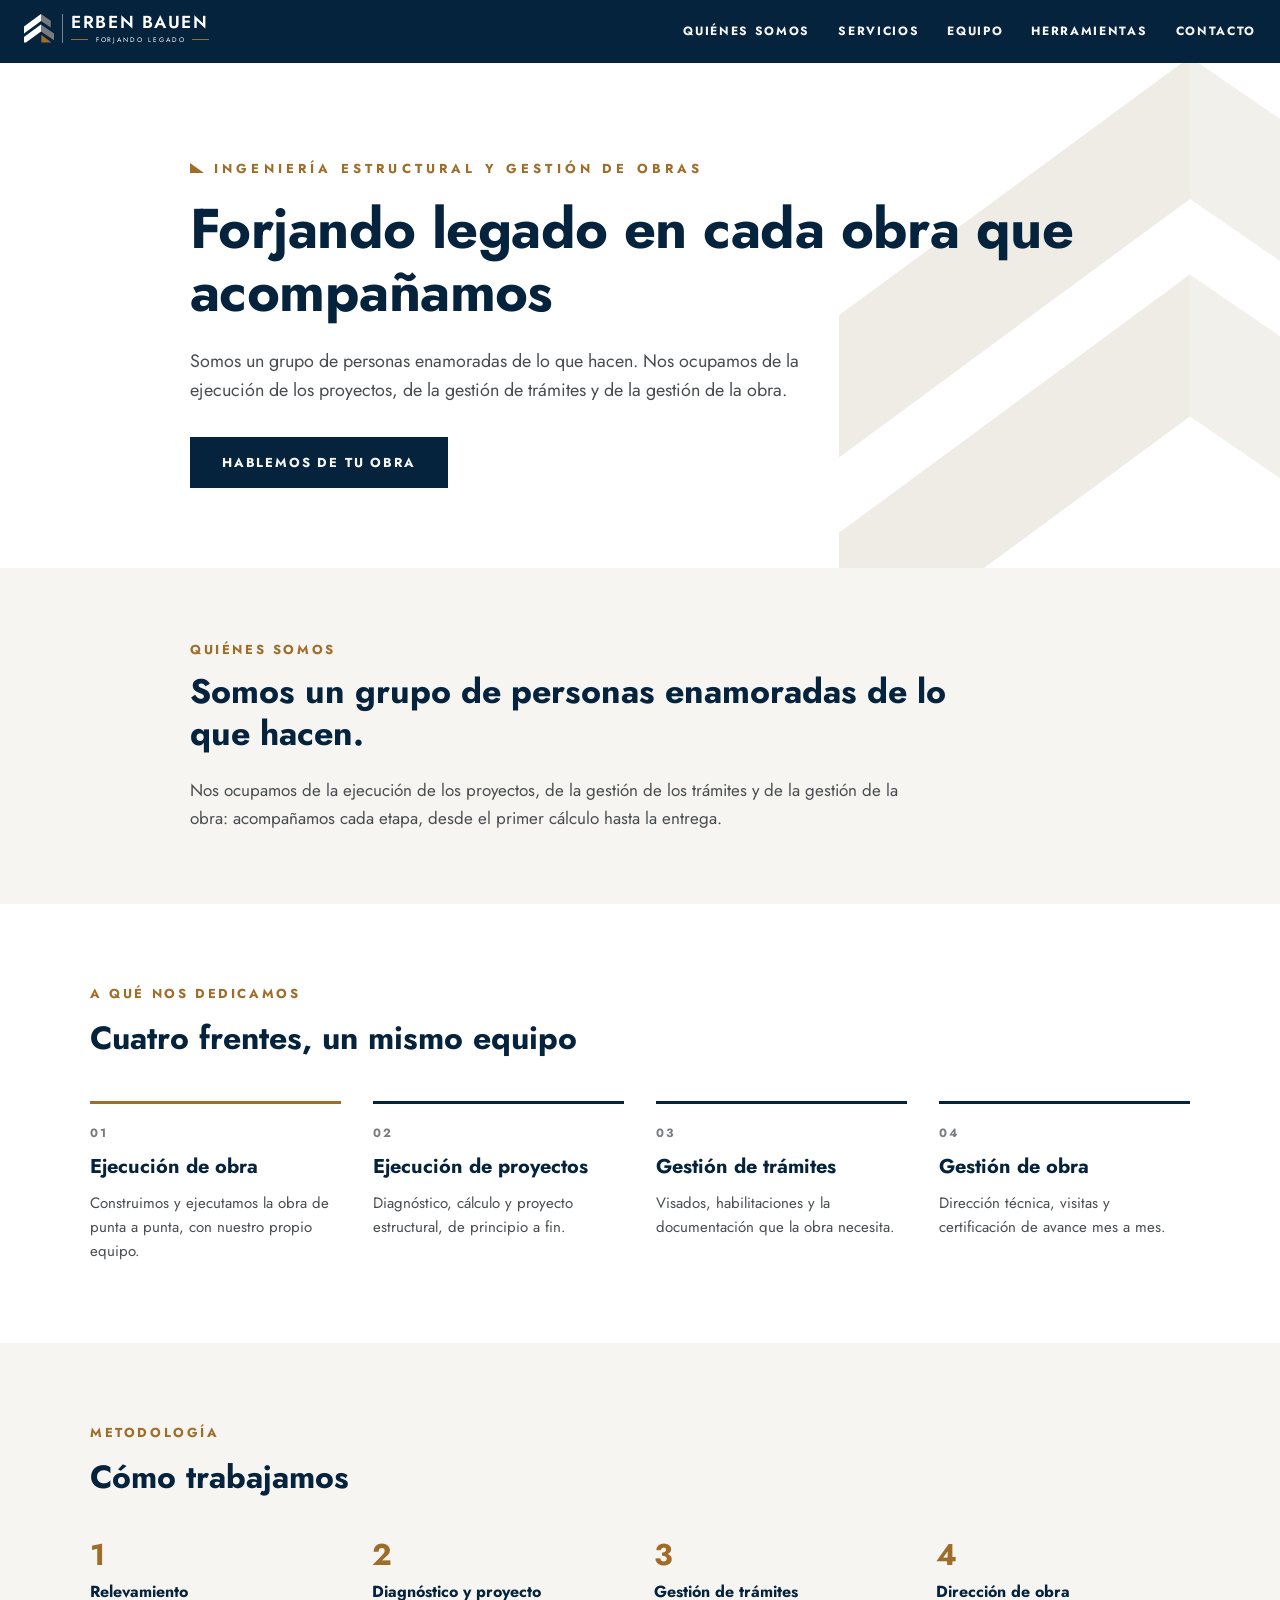
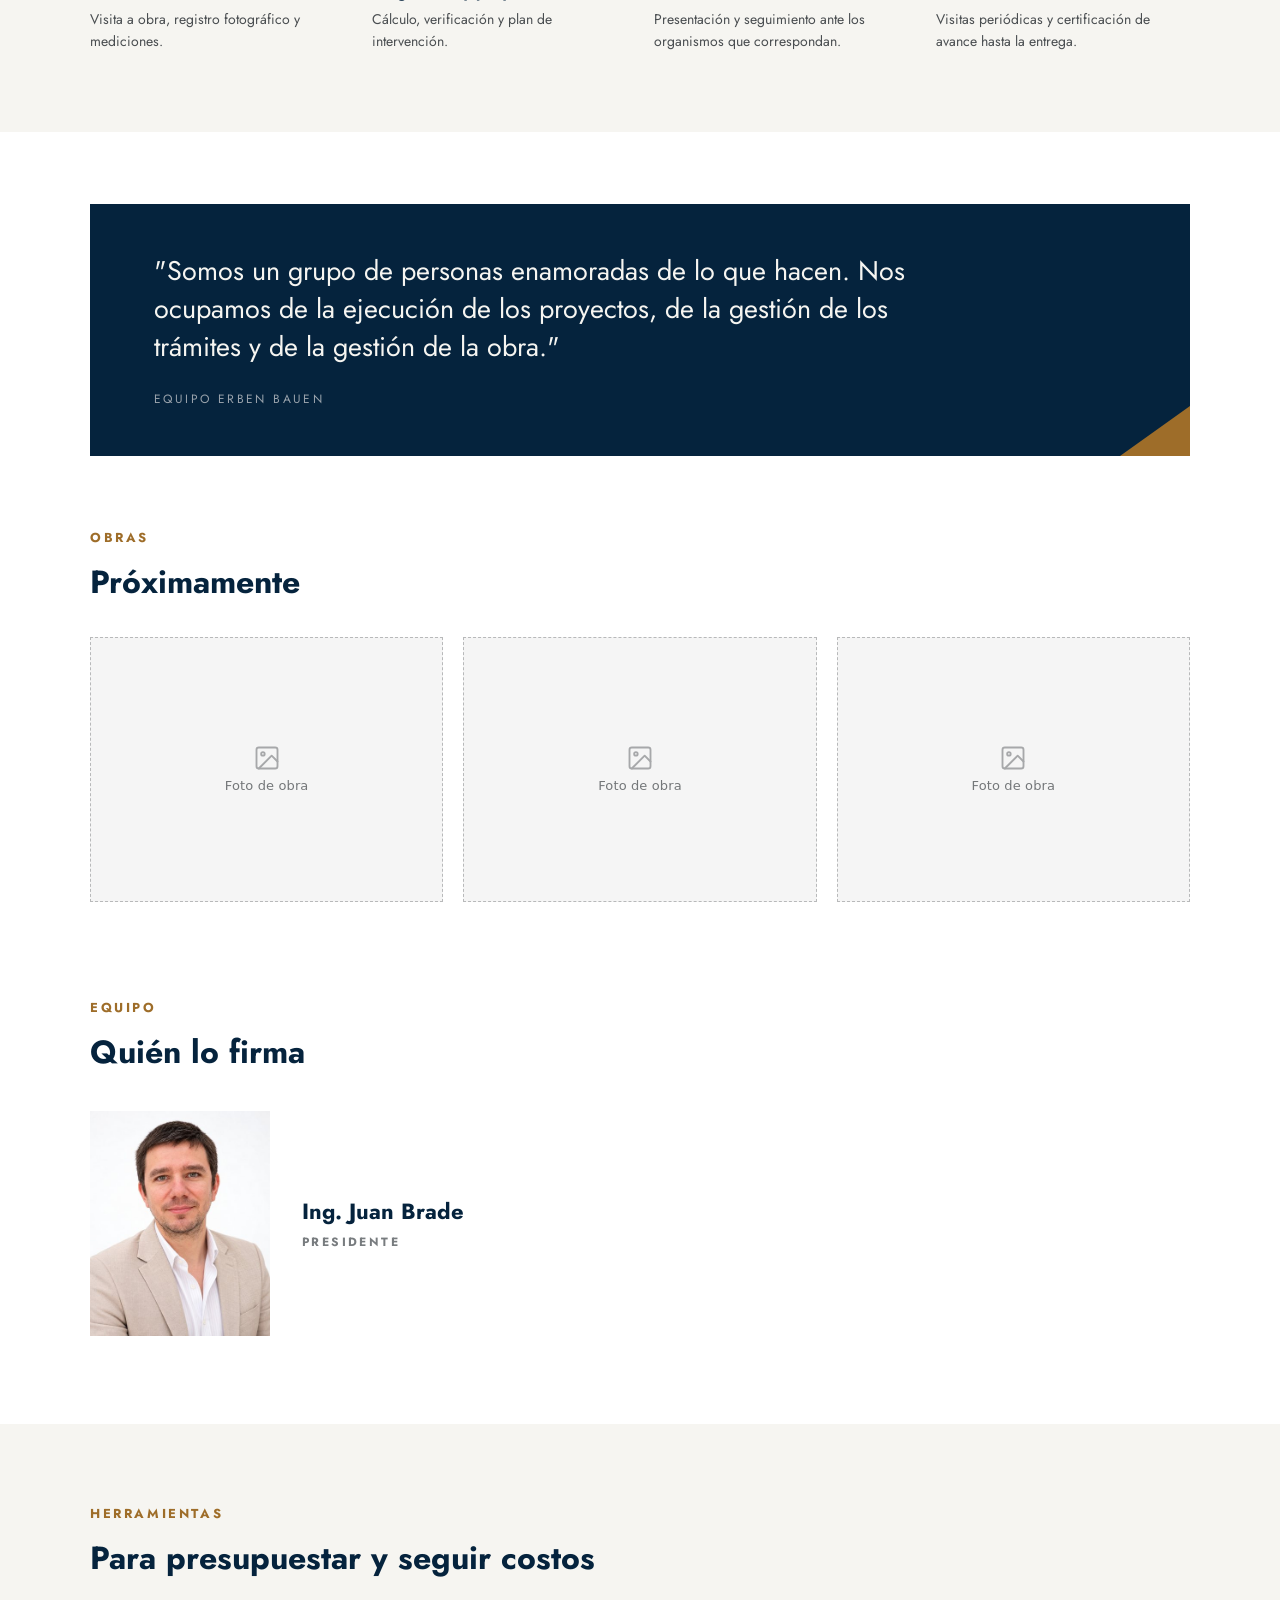
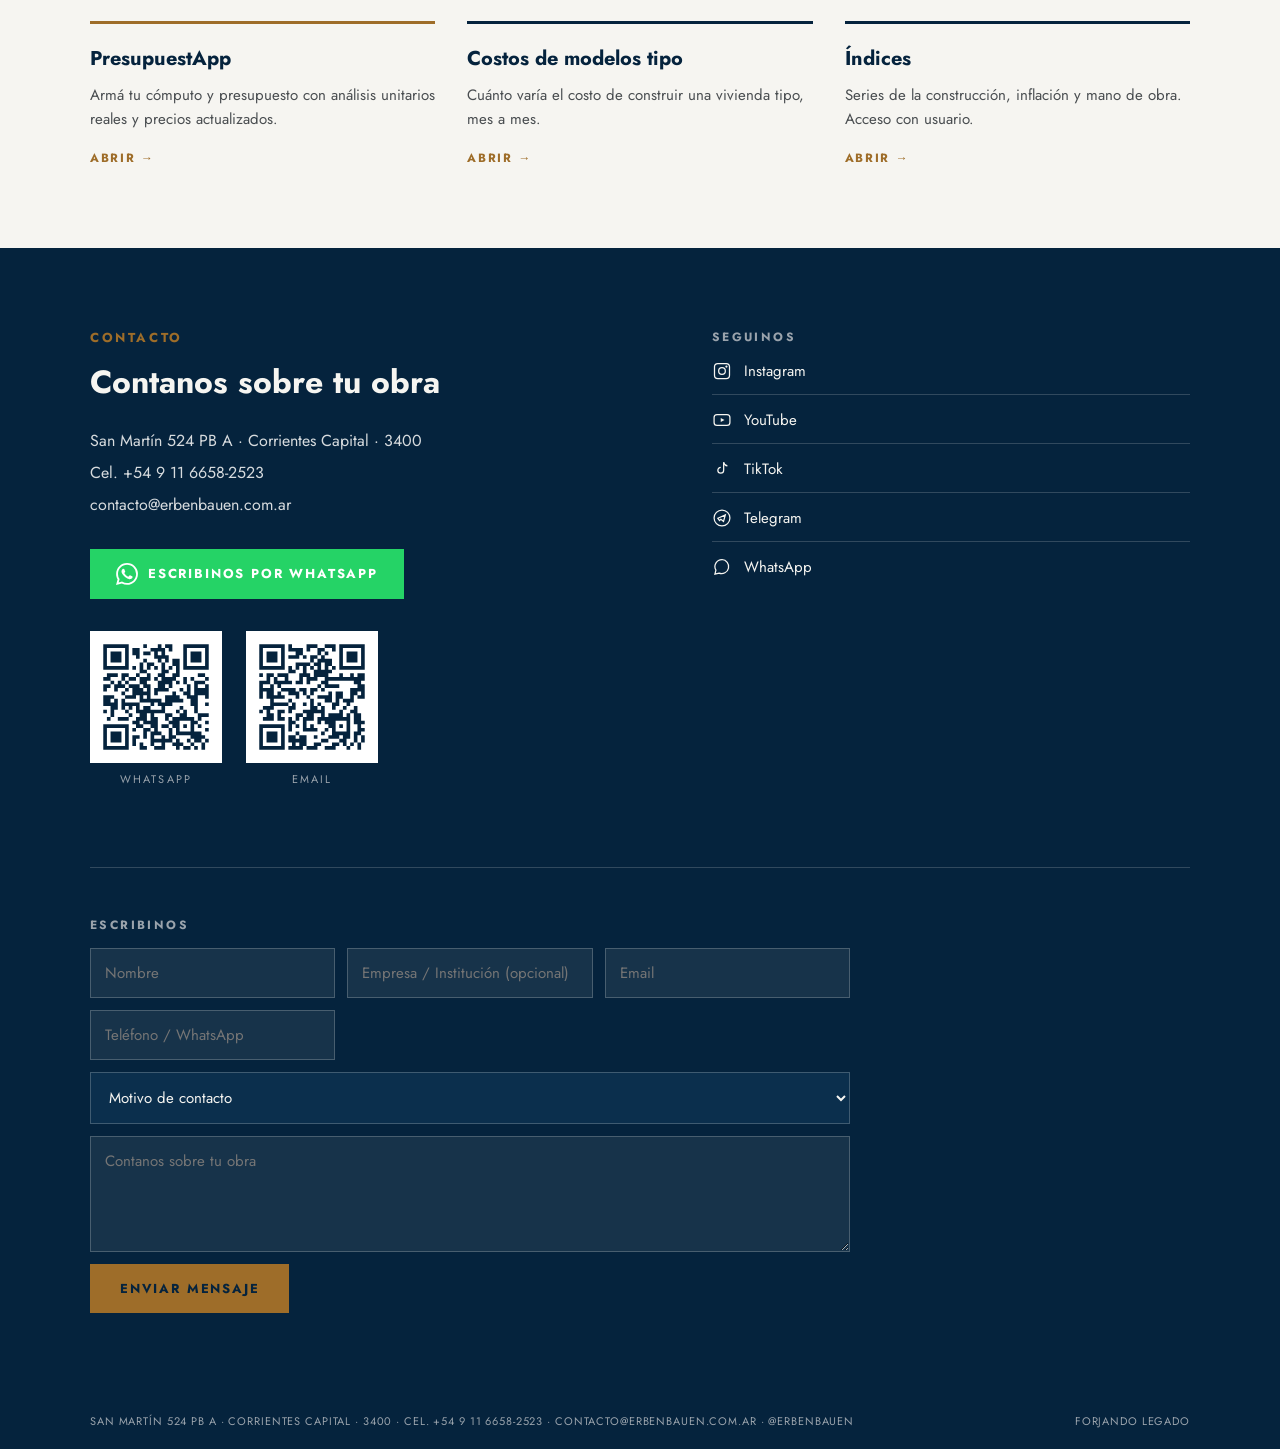
==== commit b1fc14b7: "Equipo: foto de Juan Brade" ====
--- a/index.html
+++ b/index.html
@@ -390,7 +390,7 @@
   </script>
 
   <script type="__bundler/template">
-"<!DOCTYPE html>\n<html><head>\n<meta charset=\"utf-8\">\n<meta name=\"viewport\" content=\"width=device-width, initial-scale=1\">\n\n<script src=\"444c4d41-3cc2-4905-aedb-a9e0668a9e6e\"><\u002Fscript>\n\n<script>\ndocument.addEventListener('submit', function (e) {\n  var f = e.target; if (!f || f.id !== 'eb-form') return;\n  e.preventDefault();\n  var b = document.getElementById('eb-btn'), ok = document.getElementById('eb-ok'), er = document.getElementById('eb-err');\n  b.disabled = true; b.textContent = 'Enviando…'; er.style.display = 'none';\n  fetch(f.action, { method: 'POST', headers: { Accept: 'application/json' }, body: new FormData(f) })\n    .then(function (r) { if (!r.ok) throw 0; f.style.display = 'none'; ok.style.display = 'block'; })\n    .catch(function () { er.style.display = 'block'; b.disabled = false; b.textContent = 'Enviar mensaje'; });\n});\n<\u002Fscript>\n<\u002Fhead>\n<body>\n<x-dc>\n<helmet>\n<style>/* cyrillic */\n@font-face {\n  font-family: 'Jost';\n  font-style: normal;\n  font-weight: 300;\n  font-display: swap;\n  src: url(\"565a3fd3-a6dd-4564-aff6-febf4c6dc3aa\") format('woff2');\n  unicode-range: U+0301, U+0400-045F, U+0490-0491, U+04B0-04B1, U+2116;\n}\n/* latin-ext */\n@font-face {\n  font-family: 'Jost';\n  font-style: normal;\n  font-weight: 300;\n  font-display: swap;\n  src: url(\"61de6ab2-605d-465d-b055-d114c8afed8d\") format('woff2');\n  unicode-range: U+0100-02BA, U+02BD-02C5, U+02C7-02CC, U+02CE-02D7, U+02DD-02FF, U+0304, U+0308, U+0329, U+1D00-1DBF, U+1E00-1E9F, U+1EF2-1EFF, U+2020, U+20A0-20AB, U+20AD-20C4, U+2113, U+2C60-2C7F, U+A720-A7FF;\n}\n/* latin */\n@font-face {\n  font-family: 'Jost';\n  font-style: normal;\n  font-weight: 300;\n  font-display: swap;\n  src: url(\"3808fdc6-de5b-4459-9d0c-0584c8658787\") format('woff2');\n  unicode-range: U+0000-00FF, U+0131, U+0152-0153, U+02BB-02BC, U+02C6, U+02DA, U+02DC, U+0304, U+0308, U+0329, U+2000-206F, U+20AC, U+2122, U+2191, U+2193, U+2212, U+2215, U+FEFF, U+FFFD;\n}\n/* cyrillic */\n@font-face {\n  font-family: 'Jost';\n  font-style: normal;\n  font-weight: 400;\n  font-display: swap;\n  src: url(\"565a3fd3-a6dd-4564-aff6-febf4c6dc3aa\") format('woff2');\n  unicode-range: U+0301, U+0400-045F, U+0490-0491, U+04B0-04B1, U+2116;\n}\n/* latin-ext */\n@font-face {\n  font-family: 'Jost';\n  font-style: normal;\n  font-weight: 400;\n  font-display: swap;\n  src: url(\"61de6ab2-605d-465d-b055-d114c8afed8d\") format('woff2');\n  unicode-range: U+0100-02BA, U+02BD-02C5, U+02C7-02CC, U+02CE-02D7, U+02DD-02FF, U+0304, U+0308, U+0329, U+1D00-1DBF, U+1E00-1E9F, U+1EF2-1EFF, U+2020, U+20A0-20AB, U+20AD-20C4, U+2113, U+2C60-2C7F, U+A720-A7FF;\n}\n/* latin */\n@font-face {\n  font-family: 'Jost';\n  font-style: normal;\n  font-weight: 400;\n  font-display: swap;\n  src: url(\"3808fdc6-de5b-4459-9d0c-0584c8658787\") format('woff2');\n  unicode-range: U+0000-00FF, U+0131, U+0152-0153, U+02BB-02BC, U+02C6, U+02DA, U+02DC, U+0304, U+0308, U+0329, U+2000-206F, U+20AC, U+2122, U+2191, U+2193, U+2212, U+2215, U+FEFF, U+FFFD;\n}\n/* cyrillic */\n@font-face {\n  font-family: 'Jost';\n  font-style: normal;\n  font-weight: 500;\n  font-display: swap;\n  src: url(\"565a3fd3-a6dd-4564-aff6-febf4c6dc3aa\") format('woff2');\n  unicode-range: U+0301, U+0400-045F, U+0490-0491, U+04B0-04B1, U+2116;\n}\n/* latin-ext */\n@font-face {\n  font-family: 'Jost';\n  font-style: normal;\n  font-weight: 500;\n  font-display: swap;\n  src: url(\"61de6ab2-605d-465d-b055-d114c8afed8d\") format('woff2');\n  unicode-range: U+0100-02BA, U+02BD-02C5, U+02C7-02CC, U+02CE-02D7, U+02DD-02FF, U+0304, U+0308, U+0329, U+1D00-1DBF, U+1E00-1E9F, U+1EF2-1EFF, U+2020, U+20A0-20AB, U+20AD-20C4, U+2113, U+2C60-2C7F, U+A720-A7FF;\n}\n/* latin */\n@font-face {\n  font-family: 'Jost';\n  font-style: normal;\n  font-weight: 500;\n  font-display: swap;\n  src: url(\"3808fdc6-de5b-4459-9d0c-0584c8658787\") format('woff2');\n  unicode-range: U+0000-00FF, U+0131, U+0152-0153, U+02BB-02BC, U+02C6, U+02DA, U+02DC, U+0304, U+0308, U+0329, U+2000-206F, U+20AC, U+2122, U+2191, U+2193, U+2212, U+2215, U+FEFF, U+FFFD;\n}\n/* cyrillic */\n@font-face {\n  font-family: 'Jost';\n  font-style: normal;\n  font-weight: 600;\n  font-display: swap;\n  src: url(\"565a3fd3-a6dd-4564-aff6-febf4c6dc3aa\") format('woff2');\n  unicode-range: U+0301, U+0400-045F, U+0490-0491, U+04B0-04B1, U+2116;\n}\n/* latin-ext */\n@font-face {\n  font-family: 'Jost';\n  font-style: normal;\n  font-weight: 600;\n  font-display: swap;\n  src: url(\"61de6ab2-605d-465d-b055-d114c8afed8d\") format('woff2');\n  unicode-range: U+0100-02BA, U+02BD-02C5, U+02C7-02CC, U+02CE-02D7, U+02DD-02FF, U+0304, U+0308, U+0329, U+1D00-1DBF, U+1E00-1E9F, U+1EF2-1EFF, U+2020, U+20A0-20AB, U+20AD-20C4, U+2113, U+2C60-2C7F, U+A720-A7FF;\n}\n/* latin */\n@font-face {\n  font-family: 'Jost';\n  font-style: normal;\n  font-weight: 600;\n  font-display: swap;\n  src: url(\"3808fdc6-de5b-4459-9d0c-0584c8658787\") format('woff2');\n  unicode-range: U+0000-00FF, U+0131, U+0152-0153, U+02BB-02BC, U+02C6, U+02DA, U+02DC, U+0304, U+0308, U+0329, U+2000-206F, U+20AC, U+2122, U+2191, U+2193, U+2212, U+2215, U+FEFF, U+FFFD;\n}\n/* cyrillic */\n@font-face {\n  font-family: 'Jost';\n  font-style: normal;\n  font-weight: 700;\n  font-display: swap;\n  src: url(\"565a3fd3-a6dd-4564-aff6-febf4c6dc3aa\") format('woff2');\n  unicode-range: U+0301, U+0400-045F, U+0490-0491, U+04B0-04B1, U+2116;\n}\n/* latin-ext */\n@font-face {\n  font-family: 'Jost';\n  font-style: normal;\n  font-weight: 700;\n  font-display: swap;\n  src: url(\"61de6ab2-605d-465d-b055-d114c8afed8d\") format('woff2');\n  unicode-range: U+0100-02BA, U+02BD-02C5, U+02C7-02CC, U+02CE-02D7, U+02DD-02FF, U+0304, U+0308, U+0329, U+1D00-1DBF, U+1E00-1E9F, U+1EF2-1EFF, U+2020, U+20A0-20AB, U+20AD-20C4, U+2113, U+2C60-2C7F, U+A720-A7FF;\n}\n/* latin */\n@font-face {\n  font-family: 'Jost';\n  font-style: normal;\n  font-weight: 700;\n  font-display: swap;\n  src: url(\"3808fdc6-de5b-4459-9d0c-0584c8658787\") format('woff2');\n  unicode-range: U+0000-00FF, U+0131, U+0152-0153, U+02BB-02BC, U+02C6, U+02DA, U+02DC, U+0304, U+0308, U+0329, U+2000-206F, U+20AC, U+2122, U+2191, U+2193, U+2212, U+2215, U+FEFF, U+FFFD;\n}\n<\u002Fstyle>\n<script src=\"ab716b83-52ff-4837-9516-eeb29485c8ee\"><\u002Fscript>\n<style>\nbody{margin:0}\na{color:#9E6D29;text-decoration:none}\na:hover{color:#05233D}\nhtml{scroll-behavior:smooth}\n<\u002Fstyle>\n<\u002Fhelmet>\n\n<div style=\"font-family:'Century Gothic','Jost',sans-serif; color:#494D50; background:#fff; max-width:100%; overflow-x:hidden\">\n\n<header style=\"position:sticky; top:0; z-index:20; background:#05233D; display:flex; align-items:center; justify-content:space-between; gap:16px; padding:14px 24px; flex-wrap:wrap\">\n  <dc-import name=\"EBMark\" layout=\"horizontal\" tone=\"light\" mark-width=\"30\" hint-size=\"110px,36px\"><\u002Fdc-import>\n  <nav style=\"display:flex; gap:28px; flex-wrap:wrap\">\n    <a href=\"#quienes\" style=\"color:#F6F5F1; font-size:12px; font-weight:700; letter-spacing:.14em; text-transform:uppercase\">Quiénes somos<\u002Fa>\n    <a href=\"#servicios\" style=\"color:#F6F5F1; font-size:12px; font-weight:700; letter-spacing:.14em; text-transform:uppercase\">Servicios<\u002Fa>\n    <a href=\"#equipo\" style=\"color:#F6F5F1; font-size:12px; font-weight:700; letter-spacing:.14em; text-transform:uppercase\">Equipo<\u002Fa>\n    <a href=\"#herramientas\" style=\"color:#F6F5F1; font-size:12px; font-weight:700; letter-spacing:.14em; text-transform:uppercase\">Herramientas<\u002Fa>\n    <a href=\"#contacto\" style=\"color:#F6F5F1; font-size:12px; font-weight:700; letter-spacing:.14em; text-transform:uppercase\">Contacto<\u002Fa>\n  <\u002Fnav>\n<\u002Fheader>\n\n<section style=\"position:relative; padding:96px 24px 80px; overflow:hidden; background:#fff\">\n  <svg sc-camel-view-box=\"0 0 288 273\" aria-hidden=\"true\" style=\"position:absolute; right:-14vw; bottom:-6vw; width:min(70vw,620px); z-index:0\">\n    <path d=\"M163 0 L0 120 L0 186 L163 66 Z\" fill=\"#EEECE5\"><\u002Fpath>\n    <path d=\"M163 0 L257 64.5 L257 130.5 L163 66 Z\" fill=\"#F2F0EA\"><\u002Fpath>\n    <path d=\"M163 101 L0 221 L0 273 L19 273 L163 167 Z\" fill=\"#EEECE5\"><\u002Fpath>\n    <path d=\"M163 101 L288 186.8 L288 252.8 L163 167 Z\" fill=\"#F2F0EA\"><\u002Fpath>\n  <\u002Fsvg>\n  <div style=\"position:relative; max-width:900px; margin:0 auto; z-index:1\">\n    <div style=\"display:flex; align-items:center; gap:10px; font-size:13px; font-weight:700; letter-spacing:.32em; color:#9E6D29; text-transform:uppercase; margin-bottom:20px\">\n      <span style=\"display:block; width:0; height:0; border-bottom:10px solid #9E6D29; border-right:14px solid transparent\"><\u002Fspan>Ingeniería estructural y gestión de obras\n    <\u002Fdiv>\n    <h1 style=\"font-size:clamp(32px,5.5vw,56px); line-height:1.12; font-weight:700; color:#05233D; margin:0 0 24px; letter-spacing:-.01em; text-wrap:pretty\">Forjando legado en cada obra que acompañamos<\u002Fh1>\n    <p style=\"font-size:18px; line-height:1.6; color:#494D50; max-width:640px; margin:0 0 32px; text-wrap:pretty\">Somos un grupo de personas enamoradas de lo que hacen. Nos ocupamos de la ejecución de los proyectos, de la gestión de trámites y de la gestión de la obra.<\u002Fp>\n    <a href=\"#contacto\" style=\"display:inline-block; background:#05233D; color:#F6F5F1; font-size:13px; font-weight:700; letter-spacing:.14em; text-transform:uppercase; padding:16px 32px\">Hablemos de tu obra<\u002Fa>\n  <\u002Fdiv>\n<\u002Fsection>\n\n<section id=\"quienes\" style=\"padding:72px 24px; background:#F6F5F1\">\n  <div style=\"max-width:900px; margin:0 auto\">\n    <div style=\"font-size:13px; font-weight:700; letter-spacing:.2em; color:#9E6D29; text-transform:uppercase; margin-bottom:12px\">Quiénes somos<\u002Fdiv>\n    <h2 style=\"font-size:clamp(24px,3.5vw,34px); font-weight:700; color:#05233D; line-height:1.25; margin:0; max-width:760px; text-wrap:pretty\">Somos un grupo de personas enamoradas de lo que hacen.<\u002Fh2>\n    <p style=\"font-size:17px; line-height:1.65; color:#494D50; max-width:720px; margin:20px 0 0; text-wrap:pretty\">Nos ocupamos de la ejecución de los proyectos, de la gestión de los trámites y de la gestión de la obra: acompañamos cada etapa, desde el primer cálculo hasta la entrega.<\u002Fp>\n  <\u002Fdiv>\n<\u002Fsection>\n\n<section id=\"servicios\" style=\"padding:80px 24px; background:#fff\">\n  <div style=\"max-width:1100px; margin:0 auto\">\n    <div style=\"font-size:13px; font-weight:700; letter-spacing:.2em; color:#9E6D29; text-transform:uppercase; margin-bottom:12px\">A qué nos dedicamos<\u002Fdiv>\n    <h2 style=\"font-size:clamp(24px,3.5vw,32px); font-weight:700; color:#05233D; margin:0 0 40px\">Cuatro frentes, un mismo equipo<\u002Fh2>\n    <div style=\"display:grid; grid-template-columns:repeat(auto-fit,minmax(240px,1fr)); gap:32px\">\n      <div style=\"border-top:3px solid #9E6D29; padding-top:20px\">\n        <div style=\"font-size:12px; font-weight:700; letter-spacing:.14em; color:#787C7F; text-transform:uppercase; margin-bottom:10px\">01<\u002Fdiv>\n        <h3 style=\"font-size:20px; font-weight:700; color:#05233D; margin:0 0 10px\">Ejecución de obra<\u002Fh3>\n        <p style=\"font-size:15px; line-height:1.6; margin:0; color:#494D50\">Construimos y ejecutamos la obra de punta a punta, con nuestro propio equipo.<\u002Fp>\n      <\u002Fdiv>\n      <div style=\"border-top:3px solid #05233D; padding-top:20px\">\n        <div style=\"font-size:12px; font-weight:700; letter-spacing:.14em; color:#787C7F; text-transform:uppercase; margin-bottom:10px\">02<\u002Fdiv>\n        <h3 style=\"font-size:20px; font-weight:700; color:#05233D; margin:0 0 10px\">Ejecución de proyectos<\u002Fh3>\n        <p style=\"font-size:15px; line-height:1.6; margin:0; color:#494D50\">Diagnóstico, cálculo y proyecto estructural, de principio a fin.<\u002Fp>\n      <\u002Fdiv>\n      <div style=\"border-top:3px solid #05233D; padding-top:20px\">\n        <div style=\"font-size:12px; font-weight:700; letter-spacing:.14em; color:#787C7F; text-transform:uppercase; margin-bottom:10px\">03<\u002Fdiv>\n        <h3 style=\"font-size:20px; font-weight:700; color:#05233D; margin:0 0 10px\">Gestión de trámites<\u002Fh3>\n        <p style=\"font-size:15px; line-height:1.6; margin:0; color:#494D50\">Visados, habilitaciones y la documentación que la obra necesita.<\u002Fp>\n      <\u002Fdiv>\n      <div style=\"border-top:3px solid #05233D; padding-top:20px\">\n        <div style=\"font-size:12px; font-weight:700; letter-spacing:.14em; color:#787C7F; text-transform:uppercase; margin-bottom:10px\">04<\u002Fdiv>\n        <h3 style=\"font-size:20px; font-weight:700; color:#05233D; margin:0 0 10px\">Gestión de obra<\u002Fh3>\n        <p style=\"font-size:15px; line-height:1.6; margin:0; color:#494D50\">Dirección técnica, visitas y certificación de avance mes a mes.<\u002Fp>\n      <\u002Fdiv>\n    <\u002Fdiv>\n  <\u002Fdiv>\n<\u002Fsection>\n\n<section id=\"metodologia\" style=\"padding:80px 24px; background:#F6F5F1\">\n  <div style=\"max-width:1100px; margin:0 auto\">\n    <div style=\"font-size:13px; font-weight:700; letter-spacing:.2em; color:#9E6D29; text-transform:uppercase; margin-bottom:12px\">Metodología<\u002Fdiv>\n    <h2 style=\"font-size:clamp(24px,3.5vw,32px); font-weight:700; color:#05233D; margin:0 0 40px\">Cómo trabajamos<\u002Fh2>\n    <div style=\"display:grid; grid-template-columns:repeat(auto-fit,minmax(220px,1fr)); gap:28px\">\n      <div><div style=\"font-size:30px; font-weight:700; color:#9E6D29; line-height:1\">1<\u002Fdiv><h3 style=\"font-size:16px; font-weight:700; color:#05233D; margin:10px 0 6px\">Relevamiento<\u002Fh3><p style=\"font-size:14px; line-height:1.55; margin:0; color:#494D50\">Visita a obra, registro fotográfico y mediciones.<\u002Fp><\u002Fdiv>\n      <div><div style=\"font-size:30px; font-weight:700; color:#9E6D29; line-height:1\">2<\u002Fdiv><h3 style=\"font-size:16px; font-weight:700; color:#05233D; margin:10px 0 6px\">Diagnóstico y proyecto<\u002Fh3><p style=\"font-size:14px; line-height:1.55; margin:0; color:#494D50\">Cálculo, verificación y plan de intervención.<\u002Fp><\u002Fdiv>\n      <div><div style=\"font-size:30px; font-weight:700; color:#9E6D29; line-height:1\">3<\u002Fdiv><h3 style=\"font-size:16px; font-weight:700; color:#05233D; margin:10px 0 6px\">Gestión de trámites<\u002Fh3><p style=\"font-size:14px; line-height:1.55; margin:0; color:#494D50\">Presentación y seguimiento ante los organismos que correspondan.<\u002Fp><\u002Fdiv>\n      <div><div style=\"font-size:30px; font-weight:700; color:#9E6D29; line-height:1\">4<\u002Fdiv><h3 style=\"font-size:16px; font-weight:700; color:#05233D; margin:10px 0 6px\">Dirección de obra<\u002Fh3><p style=\"font-size:14px; line-height:1.55; margin:0; color:#494D50\">Visitas periódicas y certificación de avance hasta la entrega.<\u002Fp><\u002Fdiv>\n    <\u002Fdiv>\n  <\u002Fdiv>\n<\u002Fsection>\n\n<section style=\"padding:0 24px\">\n  <div style=\"max-width:1100px; margin:0 auto; padding:72px 0\">\n    <div style=\"background:#05233D; color:#F6F5F1; padding:48px clamp(24px,6vw,64px); position:relative; overflow:hidden\">\n      <span style=\"position:absolute; right:0; bottom:0; width:0; height:0; border-left:70px solid transparent; border-bottom:50px solid #9E6D29\"><\u002Fspan>\n      <p style=\"font-size:clamp(20px,2.6vw,27px); line-height:1.4; margin:0; max-width:760px; font-weight:400; text-wrap:pretty\">\"Somos un grupo de personas enamoradas de lo que hacen. Nos ocupamos de la ejecución de los proyectos, de la gestión de los trámites y de la gestión de la obra.\"<\u002Fp>\n      <div style=\"margin-top:24px; font-size:12px; letter-spacing:.2em; color:#9AA3AC; text-transform:uppercase\">Equipo Erben Bauen<\u002Fdiv>\n    <\u002Fdiv>\n  <\u002Fdiv>\n<\u002Fsection>\n\n<section style=\"padding:0 24px 24px\">\n  <div style=\"max-width:1100px; margin:0 auto\">\n    <div style=\"font-size:13px; font-weight:700; letter-spacing:.2em; color:#9E6D29; text-transform:uppercase; margin-bottom:12px\">Obras<\u002Fdiv>\n    <h2 style=\"font-size:clamp(24px,3.5vw,32px); font-weight:700; color:#05233D; margin:0 0 32px\">Próximamente<\u002Fh2>\n    <div style=\"display:grid; grid-template-columns:repeat(auto-fit,minmax(220px,1fr)); gap:20px\">\n      <image-slot id=\"obra1\" shape=\"rect\" placeholder=\"Foto de obra\" style=\"width:100%; aspect-ratio:4/3\"><\u002Fimage-slot>\n      <image-slot id=\"obra2\" shape=\"rect\" placeholder=\"Foto de obra\" style=\"width:100%; aspect-ratio:4/3\"><\u002Fimage-slot>\n      <image-slot id=\"obra3\" shape=\"rect\" placeholder=\"Foto de obra\" style=\"width:100%; aspect-ratio:4/3\"><\u002Fimage-slot>\n    <\u002Fdiv>\n  <\u002Fdiv>\n<\u002Fsection>\n\n<section id=\"equipo\" style=\"padding:72px 24px 88px; background:#fff\">\n  <div style=\"max-width:1100px; margin:0 auto\">\n    <div style=\"font-size:13px; font-weight:700; letter-spacing:.2em; color:#9E6D29; text-transform:uppercase; margin-bottom:12px\">Equipo<\u002Fdiv>\n    <h2 style=\"font-size:clamp(24px,3.5vw,32px); font-weight:700; color:#05233D; margin:0 0 36px\">Quién lo firma<\u002Fh2>\n    <div style=\"display:flex; gap:32px; align-items:center; flex-wrap:wrap\">\n      <image-slot id=\"juan-brade\" shape=\"rect\" placeholder=\"Foto de Juan Brade\" style=\"width:180px; height:220px; flex:none\"><\u002Fimage-slot>\n      <div>\n        <div style=\"font-size:22px; font-weight:700; color:#05233D\">Ing. Juan Brade<\u002Fdiv>\n        <div style=\"font-size:12px; font-weight:700; letter-spacing:.2em; color:#787C7F; text-transform:uppercase; margin-top:6px\">Presidente<\u002Fdiv>\n      <\u002Fdiv>\n    <\u002Fdiv>\n  <\u002Fdiv>\n<\u002Fsection>\n\n<section id=\"herramientas\" style=\"padding:80px 24px; background:#F6F5F1\">\n  <div style=\"max-width:1100px; margin:0 auto\">\n    <div style=\"font-size:13px; font-weight:700; letter-spacing:.2em; color:#9E6D29; text-transform:uppercase; margin-bottom:12px\">Herramientas<\u002Fdiv>\n    <h2 style=\"font-size:clamp(24px,3.5vw,32px); font-weight:700; color:#05233D; margin:0 0 40px\">Para presupuestar y seguir costos<\u002Fh2>\n    <div style=\"display:grid; grid-template-columns:repeat(auto-fit,minmax(260px,1fr)); gap:32px\">\n      <a href=\"presuapp/\" style=\"display:block; border-top:3px solid #9E6D29; padding-top:20px; color:#494D50\"><h3 style=\"font-size:20px; font-weight:700; color:#05233D; margin:0 0 10px\">PresupuestApp<\u002Fh3><p style=\"font-size:15px; line-height:1.6; margin:0 0 14px\">Armá tu cómputo y presupuesto con análisis unitarios reales y precios actualizados.<\u002Fp><span style=\"font-size:12px; font-weight:700; letter-spacing:.14em; text-transform:uppercase; color:#9E6D29\">Abrir →<\u002Fspan><\u002Fa>\n      <a href=\"modelos/\" style=\"display:block; border-top:3px solid #05233D; padding-top:20px; color:#494D50\"><h3 style=\"font-size:20px; font-weight:700; color:#05233D; margin:0 0 10px\">Costos de modelos tipo<\u002Fh3><p style=\"font-size:15px; line-height:1.6; margin:0 0 14px\">Cuánto varía el costo de construir una vivienda tipo, mes a mes.<\u002Fp><span style=\"font-size:12px; font-weight:700; letter-spacing:.14em; text-transform:uppercase; color:#9E6D29\">Abrir →<\u002Fspan><\u002Fa>\n      <a href=\"indices/\" style=\"display:block; border-top:3px solid #05233D; padding-top:20px; color:#494D50\"><h3 style=\"font-size:20px; font-weight:700; color:#05233D; margin:0 0 10px\">Índices<\u002Fh3><p style=\"font-size:15px; line-height:1.6; margin:0 0 14px\">Series de la construcción, inflación y mano de obra. Acceso con usuario.<\u002Fp><span style=\"font-size:12px; font-weight:700; letter-spacing:.14em; text-transform:uppercase; color:#9E6D29\">Abrir →<\u002Fspan><\u002Fa>\n    <\u002Fdiv>\n  <\u002Fdiv>\n<\u002Fsection>\n\n<section id=\"contacto\" style=\"padding:80px 24px; background:#05233D; color:#F6F5F1\">\n  <div style=\"max-width:1100px; margin:0 auto; display:grid; grid-template-columns:1.2fr 1fr; gap:48px\">\n    <div>\n      <div style=\"font-size:13px; font-weight:700; letter-spacing:.2em; color:#9E6D29; text-transform:uppercase; margin-bottom:12px\">Contacto<\u002Fdiv>\n      <h2 style=\"font-size:clamp(24px,3.5vw,32px); font-weight:700; margin:0 0 20px; text-wrap:pretty\">Contanos sobre tu obra<\u002Fh2>\n      <div style=\"font-size:16px; line-height:2; color:#D7DBDE\">\n        <div>San Martín 524 PB A · Corrientes Capital · 3400<\u002Fdiv>\n        <div>Cel. +54 9 11 6658-2523<\u002Fdiv>\n        <div><a href=\"mailto:contacto@erbenbauen.com.ar\" style=\"color:#D7DBDE\">contacto@erbenbauen.com.ar<\u002Fa><\u002Fdiv>\n      <\u002Fdiv>\n      <a href=\"https://wa.me/5491166582523\" style=\"display:inline-flex; align-items:center; gap:10px; margin-top:28px; background:#25D366; color:#fff; font-size:13px; font-weight:700; letter-spacing:.14em; text-transform:uppercase; padding:14px 26px\"><svg width=\"22\" height=\"22\" viewBox=\"0 0 24 24\" fill=\"#fff\" aria-hidden=\"true\"><path d=\"M17.472 14.382c-.297-.149-1.758-.867-2.03-.967-.273-.099-.471-.148-.67.15-.197.297-.767.966-.94 1.164-.173.199-.347.223-.644.075-.297-.15-1.255-.463-2.39-1.475-.883-.788-1.48-1.761-1.653-2.059-.173-.297-.018-.458.13-.606.134-.133.298-.347.446-.52.149-.174.198-.298.298-.497.099-.198.05-.371-.025-.52-.075-.149-.669-1.612-.916-2.207-.242-.579-.487-.5-.669-.51-.173-.008-.371-.01-.57-.01-.198 0-.52.074-.792.372-.272.297-1.04 1.016-1.04 2.479 0 1.462 1.065 2.875 1.213 3.074.149.198 2.096 3.2 5.077 4.487.709.306 1.262.489 1.694.625.712.227 1.36.195 1.871.118.571-.085 1.758-.719 2.006-1.413.248-.694.248-1.289.173-1.413-.074-.124-.272-.198-.57-.347m-5.421 7.403h-.004a9.87 9.87 0 0 1-5.031-1.378l-.361-.214-3.741.982.998-3.648-.235-.374a9.86 9.86 0 0 1-1.51-5.26c.001-5.45 4.436-9.884 9.888-9.884 2.64 0 5.122 1.03 6.988 2.898a9.825 9.825 0 0 1 2.893 6.994c-.003 5.45-4.437 9.884-9.885 9.884m8.413-18.297A11.815 11.815 0 0 0 12.05 0C5.495 0 .16 5.335.157 11.892c0 2.096.547 4.142 1.588 5.945L.057 24l6.305-1.654a11.882 11.882 0 0 0 5.683 1.448h.005c6.554 0 11.89-5.335 11.893-11.893a11.821 11.821 0 0 0-3.48-8.413z\"/><\u002Fsvg>Escribinos por WhatsApp<\u002Fa><div style=\"display:flex; gap:24px; flex-wrap:wrap; margin-top:32px\"><a href=\"https://wa.me/5491166582523\" style=\"display:block; text-align:center; color:#9AA3AC; font-size:11px; letter-spacing:.2em; text-transform:uppercase\"><img src=\"[data-uri]\" alt=\"QR de WhatsApp\" width=\"120\" height=\"120\" style=\"display:block; background:#fff; padding:6px; margin-bottom:8px\">WhatsApp<\u002Fa><a href=\"mailto:contacto@erbenbauen.com.ar\" style=\"display:block; text-align:center; color:#9AA3AC; font-size:11px; letter-spacing:.2em; text-transform:uppercase\"><img src=\"[data-uri]\" alt=\"QR de correo\" width=\"120\" height=\"120\" style=\"display:block; background:#fff; padding:6px; margin-bottom:8px\">Email<\u002Fa><\u002Fdiv>\n    <\u002Fdiv>\n    <div>\n      <div style=\"font-size:12px; font-weight:700; letter-spacing:.2em; color:#9AA3AC; text-transform:uppercase; margin-bottom:14px\">Seguinos<\u002Fdiv>\n      <div style=\"display:flex; flex-direction:column; gap:14px\">\n        <a href=\"https://instagram.com/erbenbauen\" style=\"display:flex; align-items:center; gap:12px; color:#F6F5F1; font-size:15px; border-bottom:1px solid rgba(246,245,241,.18); padding-bottom:12px\">\n          <svg width=\"20\" height=\"20\" sc-camel-view-box=\"0 0 24 24\" fill=\"none\" stroke=\"currentColor\" stroke-width=\"1.5\"><rect x=\"3\" y=\"3\" width=\"18\" height=\"18\" rx=\"4\"><\u002Frect><circle cx=\"12\" cy=\"12\" r=\"4\"><\u002Fcircle><circle cx=\"17.3\" cy=\"6.7\" r=\"0.6\" fill=\"currentColor\"><\u002Fcircle><\u002Fsvg>\n          Instagram\n        <\u002Fa>\n        <a href=\"https://youtube.com/@erbenbauen\" style=\"display:flex; align-items:center; gap:12px; color:#F6F5F1; font-size:15px; border-bottom:1px solid rgba(246,245,241,.18); padding-bottom:12px\">\n          <svg width=\"20\" height=\"20\" sc-camel-view-box=\"0 0 24 24\" fill=\"none\" stroke=\"currentColor\" stroke-width=\"1.5\"><rect x=\"2.5\" y=\"5.5\" width=\"19\" height=\"13\" rx=\"3.5\"><\u002Frect><path d=\"M10.5 9.5 L15 12 L10.5 14.5 Z\" fill=\"currentColor\" stroke=\"none\"><\u002Fpath><\u002Fsvg>\n          YouTube\n        <\u002Fa>\n        <a href=\"https://tiktok.com/@erbenbauen\" style=\"display:flex; align-items:center; gap:12px; color:#F6F5F1; font-size:15px; border-bottom:1px solid rgba(246,245,241,.18); padding-bottom:12px\">\n          <svg width=\"20\" height=\"20\" sc-camel-view-box=\"0 0 24 24\" fill=\"none\" stroke=\"currentColor\" stroke-width=\"1.5\"><path d=\"M14 4 v9.5 a3.5 3.5 0 1 1 -3.5 -3.5\"><\u002Fpath><path d=\"M14 4 c0.5 2.5 2 4 4.5 4.3\"><\u002Fpath><\u002Fsvg>\n          TikTok\n        <\u002Fa>\n        <a href=\"https://t.me/erbenbauen\" style=\"display:flex; align-items:center; gap:12px; color:#F6F5F1; font-size:15px; border-bottom:1px solid rgba(246,245,241,.18); padding-bottom:12px\">\n          <svg width=\"20\" height=\"20\" sc-camel-view-box=\"0 0 24 24\" fill=\"none\" stroke=\"currentColor\" stroke-width=\"1.5\"><circle cx=\"12\" cy=\"12\" r=\"9.5\"><\u002Fcircle><path d=\"M7 12.3 L16 8.3 L13.8 16 L10.6 13.6 L9 15 Z\"><\u002Fpath><\u002Fsvg>\n          Telegram\n        <\u002Fa>\n        <a href=\"https://wa.me/5491166582523\" style=\"display:flex; align-items:center; gap:12px; color:#F6F5F1; font-size:15px; padding-bottom:2px\">\n          <svg width=\"20\" height=\"20\" sc-camel-view-box=\"0 0 24 24\" fill=\"none\" stroke=\"currentColor\" stroke-width=\"1.5\"><path d=\"M12 3a8.5 8.5 0 0 0 -7.3 12.8 L3.5 20.5 l4.9 -1.1 A8.5 8.5 0 1 0 12 3 Z\"><\u002Fpath><\u002Fsvg>\n          WhatsApp\n        <\u002Fa>\n      <\u002Fdiv>\n    <\u002Fdiv>\n  <\u002Fdiv>\n<\u002Fsection>\n\n<section id=\"consulta\" style=\"padding:0 24px 80px; background:#05233D; color:#F6F5F1\">\n  <div style=\"max-width:1100px; margin:0 auto; border-top:1px solid rgba(246,245,241,.18); padding-top:48px\">\n    <div style=\"font-size:12px; font-weight:700; letter-spacing:.2em; color:#9AA3AC; text-transform:uppercase; margin-bottom:14px\">Escribinos<\u002Fdiv>\n    <div id=\"eb-ok\" style=\"display:none; padding:20px; background:rgba(158,109,41,.18); border:1px solid #9E6D29; font-size:15px; line-height:1.5\"><b style=\"display:block; font-size:18px; margin-bottom:4px\">Gracias por comunicarte con Erben Bauen.<\u002Fb>Recibimos tu mensaje y te respondemos a la brevedad.<\u002Fdiv>\n    <div id=\"eb-err\" style=\"display:none; padding:14px; background:rgba(255,120,120,.12); border:1px solid #e88; color:#ffd5d5; font-size:14px; margin-bottom:12px\">No pudimos enviar el mensaje. Probá de nuevo o escribinos por WhatsApp.<\u002Fdiv>\n    <form id=\"eb-form\" action=\"https://formspree.io/f/mlgzqqke\" method=\"POST\" style=\"display:grid; grid-template-columns:repeat(auto-fit,minmax(240px,1fr)); gap:12px; max-width:760px\">\n      <input type=\"hidden\" name=\"origen\" value=\"Erben Bauen\">\n      <input type=\"hidden\" name=\"_subject\" value=\"[Erben Bauen] Nueva consulta desde erbenbauen.com.ar\">\n      <input type=\"text\" name=\"_gotcha\" tabindex=\"-1\" autocomplete=\"off\" style=\"position:absolute; left:-9999px; opacity:0\">\n      <input name=\"nombre\" placeholder=\"Nombre\" required style=\"font:inherit; font-size:15px; color:#F6F5F1; background:rgba(246,245,241,.07); border:1px solid rgba(246,245,241,.22); padding:13px 14px\">\n      <input name=\"empresa\" placeholder=\"Empresa / Institución (opcional)\" style=\"font:inherit; font-size:15px; color:#F6F5F1; background:rgba(246,245,241,.07); border:1px solid rgba(246,245,241,.22); padding:13px 14px\">\n      <input name=\"email\" type=\"email\" placeholder=\"Email\" required style=\"font:inherit; font-size:15px; color:#F6F5F1; background:rgba(246,245,241,.07); border:1px solid rgba(246,245,241,.22); padding:13px 14px\">\n      <input name=\"telefono\" type=\"tel\" placeholder=\"Teléfono / WhatsApp\" style=\"font:inherit; font-size:15px; color:#F6F5F1; background:rgba(246,245,241,.07); border:1px solid rgba(246,245,241,.22); padding:13px 14px\">\n      <select name=\"motivo\" required style=\"grid-column:1/-1; font:inherit; font-size:15px; color:#F6F5F1; background:#0b2f4d; border:1px solid rgba(246,245,241,.22); padding:13px 14px\"><option value=\"\" disabled selected>Motivo de contacto<\u002Foption><option>Ejecución de obra<\u002Foption><option>Proyecto estructural<\u002Foption><option>Gestión de trámites<\u002Foption><option>Dirección de obra<\u002Foption><option>Consulta general<\u002Foption><\u002Fselect>\n      <textarea name=\"mensaje\" rows=\"4\" placeholder=\"Contanos sobre tu obra\" required style=\"grid-column:1/-1; font:inherit; font-size:15px; color:#F6F5F1; background:rgba(246,245,241,.07); border:1px solid rgba(246,245,241,.22); padding:13px 14px; resize:vertical\"><\u002Ftextarea>\n      <button id=\"eb-btn\" type=\"submit\" style=\"grid-column:1/-1; justify-self:start; font:inherit; background:#9E6D29; color:#05233D; font-size:13px; font-weight:700; letter-spacing:.14em; text-transform:uppercase; padding:15px 30px; border:0; cursor:pointer\">Enviar mensaje<\u002Fbutton>\n    <\u002Fform>\n  <\u002Fdiv>\n<\u002Fsection>\n\n<footer style=\"padding:20px 24px; background:#05233D; position:relative\">\n  <div style=\"max-width:1100px; margin:0 auto; display:flex; justify-content:space-between; flex-wrap:wrap; gap:8px; font-size:11px; letter-spacing:.08em; color:#9AA3AC\">\n    <span>SAN MARTÍN 524 PB A · CORRIENTES CAPITAL · 3400 · CEL. +54 9 11 6658-2523 · CONTACTO@ERBENBAUEN.COM.AR · @ERBENBAUEN<\u002Fspan>\n    <span>FORJANDO LEGADO<\u002Fspan>\n  <\u002Fdiv>\n<\u002Ffooter>\n\n<\u002Fdiv>\n\n<\u002Fx-dc>\n\n\n<\u002Fbody><\u002Fhtml>"
+"<!DOCTYPE html>\n<html><head>\n<meta charset=\"utf-8\">\n<meta name=\"viewport\" content=\"width=device-width, initial-scale=1\">\n\n<script src=\"444c4d41-3cc2-4905-aedb-a9e0668a9e6e\"><\u002Fscript>\n\n<script>\ndocument.addEventListener('submit', function (e) {\n  var f = e.target; if (!f || f.id !== 'eb-form') return;\n  e.preventDefault();\n  var b = document.getElementById('eb-btn'), ok = document.getElementById('eb-ok'), er = document.getElementById('eb-err');\n  b.disabled = true; b.textContent = 'Enviando…'; er.style.display = 'none';\n  fetch(f.action, { method: 'POST', headers: { Accept: 'application/json' }, body: new FormData(f) })\n    .then(function (r) { if (!r.ok) throw 0; f.style.display = 'none'; ok.style.display = 'block'; })\n    .catch(function () { er.style.display = 'block'; b.disabled = false; b.textContent = 'Enviar mensaje'; });\n});\n<\u002Fscript>\n<\u002Fhead>\n<body>\n<x-dc>\n<helmet>\n<style>/* cyrillic */\n@font-face {\n  font-family: 'Jost';\n  font-style: normal;\n  font-weight: 300;\n  font-display: swap;\n  src: url(\"565a3fd3-a6dd-4564-aff6-febf4c6dc3aa\") format('woff2');\n  unicode-range: U+0301, U+0400-045F, U+0490-0491, U+04B0-04B1, U+2116;\n}\n/* latin-ext */\n@font-face {\n  font-family: 'Jost';\n  font-style: normal;\n  font-weight: 300;\n  font-display: swap;\n  src: url(\"61de6ab2-605d-465d-b055-d114c8afed8d\") format('woff2');\n  unicode-range: U+0100-02BA, U+02BD-02C5, U+02C7-02CC, U+02CE-02D7, U+02DD-02FF, U+0304, U+0308, U+0329, U+1D00-1DBF, U+1E00-1E9F, U+1EF2-1EFF, U+2020, U+20A0-20AB, U+20AD-20C4, U+2113, U+2C60-2C7F, U+A720-A7FF;\n}\n/* latin */\n@font-face {\n  font-family: 'Jost';\n  font-style: normal;\n  font-weight: 300;\n  font-display: swap;\n  src: url(\"3808fdc6-de5b-4459-9d0c-0584c8658787\") format('woff2');\n  unicode-range: U+0000-00FF, U+0131, U+0152-0153, U+02BB-02BC, U+02C6, U+02DA, U+02DC, U+0304, U+0308, U+0329, U+2000-206F, U+20AC, U+2122, U+2191, U+2193, U+2212, U+2215, U+FEFF, U+FFFD;\n}\n/* cyrillic */\n@font-face {\n  font-family: 'Jost';\n  font-style: normal;\n  font-weight: 400;\n  font-display: swap;\n  src: url(\"565a3fd3-a6dd-4564-aff6-febf4c6dc3aa\") format('woff2');\n  unicode-range: U+0301, U+0400-045F, U+0490-0491, U+04B0-04B1, U+2116;\n}\n/* latin-ext */\n@font-face {\n  font-family: 'Jost';\n  font-style: normal;\n  font-weight: 400;\n  font-display: swap;\n  src: url(\"61de6ab2-605d-465d-b055-d114c8afed8d\") format('woff2');\n  unicode-range: U+0100-02BA, U+02BD-02C5, U+02C7-02CC, U+02CE-02D7, U+02DD-02FF, U+0304, U+0308, U+0329, U+1D00-1DBF, U+1E00-1E9F, U+1EF2-1EFF, U+2020, U+20A0-20AB, U+20AD-20C4, U+2113, U+2C60-2C7F, U+A720-A7FF;\n}\n/* latin */\n@font-face {\n  font-family: 'Jost';\n  font-style: normal;\n  font-weight: 400;\n  font-display: swap;\n  src: url(\"3808fdc6-de5b-4459-9d0c-0584c8658787\") format('woff2');\n  unicode-range: U+0000-00FF, U+0131, U+0152-0153, U+02BB-02BC, U+02C6, U+02DA, U+02DC, U+0304, U+0308, U+0329, U+2000-206F, U+20AC, U+2122, U+2191, U+2193, U+2212, U+2215, U+FEFF, U+FFFD;\n}\n/* cyrillic */\n@font-face {\n  font-family: 'Jost';\n  font-style: normal;\n  font-weight: 500;\n  font-display: swap;\n  src: url(\"565a3fd3-a6dd-4564-aff6-febf4c6dc3aa\") format('woff2');\n  unicode-range: U+0301, U+0400-045F, U+0490-0491, U+04B0-04B1, U+2116;\n}\n/* latin-ext */\n@font-face {\n  font-family: 'Jost';\n  font-style: normal;\n  font-weight: 500;\n  font-display: swap;\n  src: url(\"61de6ab2-605d-465d-b055-d114c8afed8d\") format('woff2');\n  unicode-range: U+0100-02BA, U+02BD-02C5, U+02C7-02CC, U+02CE-02D7, U+02DD-02FF, U+0304, U+0308, U+0329, U+1D00-1DBF, U+1E00-1E9F, U+1EF2-1EFF, U+2020, U+20A0-20AB, U+20AD-20C4, U+2113, U+2C60-2C7F, U+A720-A7FF;\n}\n/* latin */\n@font-face {\n  font-family: 'Jost';\n  font-style: normal;\n  font-weight: 500;\n  font-display: swap;\n  src: url(\"3808fdc6-de5b-4459-9d0c-0584c8658787\") format('woff2');\n  unicode-range: U+0000-00FF, U+0131, U+0152-0153, U+02BB-02BC, U+02C6, U+02DA, U+02DC, U+0304, U+0308, U+0329, U+2000-206F, U+20AC, U+2122, U+2191, U+2193, U+2212, U+2215, U+FEFF, U+FFFD;\n}\n/* cyrillic */\n@font-face {\n  font-family: 'Jost';\n  font-style: normal;\n  font-weight: 600;\n  font-display: swap;\n  src: url(\"565a3fd3-a6dd-4564-aff6-febf4c6dc3aa\") format('woff2');\n  unicode-range: U+0301, U+0400-045F, U+0490-0491, U+04B0-04B1, U+2116;\n}\n/* latin-ext */\n@font-face {\n  font-family: 'Jost';\n  font-style: normal;\n  font-weight: 600;\n  font-display: swap;\n  src: url(\"61de6ab2-605d-465d-b055-d114c8afed8d\") format('woff2');\n  unicode-range: U+0100-02BA, U+02BD-02C5, U+02C7-02CC, U+02CE-02D7, U+02DD-02FF, U+0304, U+0308, U+0329, U+1D00-1DBF, U+1E00-1E9F, U+1EF2-1EFF, U+2020, U+20A0-20AB, U+20AD-20C4, U+2113, U+2C60-2C7F, U+A720-A7FF;\n}\n/* latin */\n@font-face {\n  font-family: 'Jost';\n  font-style: normal;\n  font-weight: 600;\n  font-display: swap;\n  src: url(\"3808fdc6-de5b-4459-9d0c-0584c8658787\") format('woff2');\n  unicode-range: U+0000-00FF, U+0131, U+0152-0153, U+02BB-02BC, U+02C6, U+02DA, U+02DC, U+0304, U+0308, U+0329, U+2000-206F, U+20AC, U+2122, U+2191, U+2193, U+2212, U+2215, U+FEFF, U+FFFD;\n}\n/* cyrillic */\n@font-face {\n  font-family: 'Jost';\n  font-style: normal;\n  font-weight: 700;\n  font-display: swap;\n  src: url(\"565a3fd3-a6dd-4564-aff6-febf4c6dc3aa\") format('woff2');\n  unicode-range: U+0301, U+0400-045F, U+0490-0491, U+04B0-04B1, U+2116;\n}\n/* latin-ext */\n@font-face {\n  font-family: 'Jost';\n  font-style: normal;\n  font-weight: 700;\n  font-display: swap;\n  src: url(\"61de6ab2-605d-465d-b055-d114c8afed8d\") format('woff2');\n  unicode-range: U+0100-02BA, U+02BD-02C5, U+02C7-02CC, U+02CE-02D7, U+02DD-02FF, U+0304, U+0308, U+0329, U+1D00-1DBF, U+1E00-1E9F, U+1EF2-1EFF, U+2020, U+20A0-20AB, U+20AD-20C4, U+2113, U+2C60-2C7F, U+A720-A7FF;\n}\n/* latin */\n@font-face {\n  font-family: 'Jost';\n  font-style: normal;\n  font-weight: 700;\n  font-display: swap;\n  src: url(\"3808fdc6-de5b-4459-9d0c-0584c8658787\") format('woff2');\n  unicode-range: U+0000-00FF, U+0131, U+0152-0153, U+02BB-02BC, U+02C6, U+02DA, U+02DC, U+0304, U+0308, U+0329, U+2000-206F, U+20AC, U+2122, U+2191, U+2193, U+2212, U+2215, U+FEFF, U+FFFD;\n}\n<\u002Fstyle>\n<script src=\"ab716b83-52ff-4837-9516-eeb29485c8ee\"><\u002Fscript>\n<style>\nbody{margin:0}\na{color:#9E6D29;text-decoration:none}\na:hover{color:#05233D}\nhtml{scroll-behavior:smooth}\n<\u002Fstyle>\n<\u002Fhelmet>\n\n<div style=\"font-family:'Century Gothic','Jost',sans-serif; color:#494D50; background:#fff; max-width:100%; overflow-x:hidden\">\n\n<header style=\"position:sticky; top:0; z-index:20; background:#05233D; display:flex; align-items:center; justify-content:space-between; gap:16px; padding:14px 24px; flex-wrap:wrap\">\n  <dc-import name=\"EBMark\" layout=\"horizontal\" tone=\"light\" mark-width=\"30\" hint-size=\"110px,36px\"><\u002Fdc-import>\n  <nav style=\"display:flex; gap:28px; flex-wrap:wrap\">\n    <a href=\"#quienes\" style=\"color:#F6F5F1; font-size:12px; font-weight:700; letter-spacing:.14em; text-transform:uppercase\">Quiénes somos<\u002Fa>\n    <a href=\"#servicios\" style=\"color:#F6F5F1; font-size:12px; font-weight:700; letter-spacing:.14em; text-transform:uppercase\">Servicios<\u002Fa>\n    <a href=\"#equipo\" style=\"color:#F6F5F1; font-size:12px; font-weight:700; letter-spacing:.14em; text-transform:uppercase\">Equipo<\u002Fa>\n    <a href=\"#herramientas\" style=\"color:#F6F5F1; font-size:12px; font-weight:700; letter-spacing:.14em; text-transform:uppercase\">Herramientas<\u002Fa>\n    <a href=\"#contacto\" style=\"color:#F6F5F1; font-size:12px; font-weight:700; letter-spacing:.14em; text-transform:uppercase\">Contacto<\u002Fa>\n  <\u002Fnav>\n<\u002Fheader>\n\n<section style=\"position:relative; padding:96px 24px 80px; overflow:hidden; background:#fff\">\n  <svg sc-camel-view-box=\"0 0 288 273\" aria-hidden=\"true\" style=\"position:absolute; right:-14vw; bottom:-6vw; width:min(70vw,620px); z-index:0\">\n    <path d=\"M163 0 L0 120 L0 186 L163 66 Z\" fill=\"#EEECE5\"><\u002Fpath>\n    <path d=\"M163 0 L257 64.5 L257 130.5 L163 66 Z\" fill=\"#F2F0EA\"><\u002Fpath>\n    <path d=\"M163 101 L0 221 L0 273 L19 273 L163 167 Z\" fill=\"#EEECE5\"><\u002Fpath>\n    <path d=\"M163 101 L288 186.8 L288 252.8 L163 167 Z\" fill=\"#F2F0EA\"><\u002Fpath>\n  <\u002Fsvg>\n  <div style=\"position:relative; max-width:900px; margin:0 auto; z-index:1\">\n    <div style=\"display:flex; align-items:center; gap:10px; font-size:13px; font-weight:700; letter-spacing:.32em; color:#9E6D29; text-transform:uppercase; margin-bottom:20px\">\n      <span style=\"display:block; width:0; height:0; border-bottom:10px solid #9E6D29; border-right:14px solid transparent\"><\u002Fspan>Ingeniería estructural y gestión de obras\n    <\u002Fdiv>\n    <h1 style=\"font-size:clamp(32px,5.5vw,56px); line-height:1.12; font-weight:700; color:#05233D; margin:0 0 24px; letter-spacing:-.01em; text-wrap:pretty\">Forjando legado en cada obra que acompañamos<\u002Fh1>\n    <p style=\"font-size:18px; line-height:1.6; color:#494D50; max-width:640px; margin:0 0 32px; text-wrap:pretty\">Somos un grupo de personas enamoradas de lo que hacen. Nos ocupamos de la ejecución de los proyectos, de la gestión de trámites y de la gestión de la obra.<\u002Fp>\n    <a href=\"#contacto\" style=\"display:inline-block; background:#05233D; color:#F6F5F1; font-size:13px; font-weight:700; letter-spacing:.14em; text-transform:uppercase; padding:16px 32px\">Hablemos de tu obra<\u002Fa>\n  <\u002Fdiv>\n<\u002Fsection>\n\n<section id=\"quienes\" style=\"padding:72px 24px; background:#F6F5F1\">\n  <div style=\"max-width:900px; margin:0 auto\">\n    <div style=\"font-size:13px; font-weight:700; letter-spacing:.2em; color:#9E6D29; text-transform:uppercase; margin-bottom:12px\">Quiénes somos<\u002Fdiv>\n    <h2 style=\"font-size:clamp(24px,3.5vw,34px); font-weight:700; color:#05233D; line-height:1.25; margin:0; max-width:760px; text-wrap:pretty\">Somos un grupo de personas enamoradas de lo que hacen.<\u002Fh2>\n    <p style=\"font-size:17px; line-height:1.65; color:#494D50; max-width:720px; margin:20px 0 0; text-wrap:pretty\">Nos ocupamos de la ejecución de los proyectos, de la gestión de los trámites y de la gestión de la obra: acompañamos cada etapa, desde el primer cálculo hasta la entrega.<\u002Fp>\n  <\u002Fdiv>\n<\u002Fsection>\n\n<section id=\"servicios\" style=\"padding:80px 24px; background:#fff\">\n  <div style=\"max-width:1100px; margin:0 auto\">\n    <div style=\"font-size:13px; font-weight:700; letter-spacing:.2em; color:#9E6D29; text-transform:uppercase; margin-bottom:12px\">A qué nos dedicamos<\u002Fdiv>\n    <h2 style=\"font-size:clamp(24px,3.5vw,32px); font-weight:700; color:#05233D; margin:0 0 40px\">Cuatro frentes, un mismo equipo<\u002Fh2>\n    <div style=\"display:grid; grid-template-columns:repeat(auto-fit,minmax(240px,1fr)); gap:32px\">\n      <div style=\"border-top:3px solid #9E6D29; padding-top:20px\">\n        <div style=\"font-size:12px; font-weight:700; letter-spacing:.14em; color:#787C7F; text-transform:uppercase; margin-bottom:10px\">01<\u002Fdiv>\n        <h3 style=\"font-size:20px; font-weight:700; color:#05233D; margin:0 0 10px\">Ejecución de obra<\u002Fh3>\n        <p style=\"font-size:15px; line-height:1.6; margin:0; color:#494D50\">Construimos y ejecutamos la obra de punta a punta, con nuestro propio equipo.<\u002Fp>\n      <\u002Fdiv>\n      <div style=\"border-top:3px solid #05233D; padding-top:20px\">\n        <div style=\"font-size:12px; font-weight:700; letter-spacing:.14em; color:#787C7F; text-transform:uppercase; margin-bottom:10px\">02<\u002Fdiv>\n        <h3 style=\"font-size:20px; font-weight:700; color:#05233D; margin:0 0 10px\">Ejecución de proyectos<\u002Fh3>\n        <p style=\"font-size:15px; line-height:1.6; margin:0; color:#494D50\">Diagnóstico, cálculo y proyecto estructural, de principio a fin.<\u002Fp>\n      <\u002Fdiv>\n      <div style=\"border-top:3px solid #05233D; padding-top:20px\">\n        <div style=\"font-size:12px; font-weight:700; letter-spacing:.14em; color:#787C7F; text-transform:uppercase; margin-bottom:10px\">03<\u002Fdiv>\n        <h3 style=\"font-size:20px; font-weight:700; color:#05233D; margin:0 0 10px\">Gestión de trámites<\u002Fh3>\n        <p style=\"font-size:15px; line-height:1.6; margin:0; color:#494D50\">Visados, habilitaciones y la documentación que la obra necesita.<\u002Fp>\n      <\u002Fdiv>\n      <div style=\"border-top:3px solid #05233D; padding-top:20px\">\n        <div style=\"font-size:12px; font-weight:700; letter-spacing:.14em; color:#787C7F; text-transform:uppercase; margin-bottom:10px\">04<\u002Fdiv>\n        <h3 style=\"font-size:20px; font-weight:700; color:#05233D; margin:0 0 10px\">Gestión de obra<\u002Fh3>\n        <p style=\"font-size:15px; line-height:1.6; margin:0; color:#494D50\">Dirección técnica, visitas y certificación de avance mes a mes.<\u002Fp>\n      <\u002Fdiv>\n    <\u002Fdiv>\n  <\u002Fdiv>\n<\u002Fsection>\n\n<section id=\"metodologia\" style=\"padding:80px 24px; background:#F6F5F1\">\n  <div style=\"max-width:1100px; margin:0 auto\">\n    <div style=\"font-size:13px; font-weight:700; letter-spacing:.2em; color:#9E6D29; text-transform:uppercase; margin-bottom:12px\">Metodología<\u002Fdiv>\n    <h2 style=\"font-size:clamp(24px,3.5vw,32px); font-weight:700; color:#05233D; margin:0 0 40px\">Cómo trabajamos<\u002Fh2>\n    <div style=\"display:grid; grid-template-columns:repeat(auto-fit,minmax(220px,1fr)); gap:28px\">\n      <div><div style=\"font-size:30px; font-weight:700; color:#9E6D29; line-height:1\">1<\u002Fdiv><h3 style=\"font-size:16px; font-weight:700; color:#05233D; margin:10px 0 6px\">Relevamiento<\u002Fh3><p style=\"font-size:14px; line-height:1.55; margin:0; color:#494D50\">Visita a obra, registro fotográfico y mediciones.<\u002Fp><\u002Fdiv>\n      <div><div style=\"font-size:30px; font-weight:700; color:#9E6D29; line-height:1\">2<\u002Fdiv><h3 style=\"font-size:16px; font-weight:700; color:#05233D; margin:10px 0 6px\">Diagnóstico y proyecto<\u002Fh3><p style=\"font-size:14px; line-height:1.55; margin:0; color:#494D50\">Cálculo, verificación y plan de intervención.<\u002Fp><\u002Fdiv>\n      <div><div style=\"font-size:30px; font-weight:700; color:#9E6D29; line-height:1\">3<\u002Fdiv><h3 style=\"font-size:16px; font-weight:700; color:#05233D; margin:10px 0 6px\">Gestión de trámites<\u002Fh3><p style=\"font-size:14px; line-height:1.55; margin:0; color:#494D50\">Presentación y seguimiento ante los organismos que correspondan.<\u002Fp><\u002Fdiv>\n      <div><div style=\"font-size:30px; font-weight:700; color:#9E6D29; line-height:1\">4<\u002Fdiv><h3 style=\"font-size:16px; font-weight:700; color:#05233D; margin:10px 0 6px\">Dirección de obra<\u002Fh3><p style=\"font-size:14px; line-height:1.55; margin:0; color:#494D50\">Visitas periódicas y certificación de avance hasta la entrega.<\u002Fp><\u002Fdiv>\n    <\u002Fdiv>\n  <\u002Fdiv>\n<\u002Fsection>\n\n<section style=\"padding:0 24px\">\n  <div style=\"max-width:1100px; margin:0 auto; padding:72px 0\">\n    <div style=\"background:#05233D; color:#F6F5F1; padding:48px clamp(24px,6vw,64px); position:relative; overflow:hidden\">\n      <span style=\"position:absolute; right:0; bottom:0; width:0; height:0; border-left:70px solid transparent; border-bottom:50px solid #9E6D29\"><\u002Fspan>\n      <p style=\"font-size:clamp(20px,2.6vw,27px); line-height:1.4; margin:0; max-width:760px; font-weight:400; text-wrap:pretty\">\"Somos un grupo de personas enamoradas de lo que hacen. Nos ocupamos de la ejecución de los proyectos, de la gestión de los trámites y de la gestión de la obra.\"<\u002Fp>\n      <div style=\"margin-top:24px; font-size:12px; letter-spacing:.2em; color:#9AA3AC; text-transform:uppercase\">Equipo Erben Bauen<\u002Fdiv>\n    <\u002Fdiv>\n  <\u002Fdiv>\n<\u002Fsection>\n\n<section style=\"padding:0 24px 24px\">\n  <div style=\"max-width:1100px; margin:0 auto\">\n    <div style=\"font-size:13px; font-weight:700; letter-spacing:.2em; color:#9E6D29; text-transform:uppercase; margin-bottom:12px\">Obras<\u002Fdiv>\n    <h2 style=\"font-size:clamp(24px,3.5vw,32px); font-weight:700; color:#05233D; margin:0 0 32px\">Próximamente<\u002Fh2>\n    <div style=\"display:grid; grid-template-columns:repeat(auto-fit,minmax(220px,1fr)); gap:20px\">\n      <image-slot id=\"obra1\" shape=\"rect\" placeholder=\"Foto de obra\" style=\"width:100%; aspect-ratio:4/3\"><\u002Fimage-slot>\n      <image-slot id=\"obra2\" shape=\"rect\" placeholder=\"Foto de obra\" style=\"width:100%; aspect-ratio:4/3\"><\u002Fimage-slot>\n      <image-slot id=\"obra3\" shape=\"rect\" placeholder=\"Foto de obra\" style=\"width:100%; aspect-ratio:4/3\"><\u002Fimage-slot>\n    <\u002Fdiv>\n  <\u002Fdiv>\n<\u002Fsection>\n\n<section id=\"equipo\" style=\"padding:72px 24px 88px; background:#fff\">\n  <div style=\"max-width:1100px; margin:0 auto\">\n    <div style=\"font-size:13px; font-weight:700; letter-spacing:.2em; color:#9E6D29; text-transform:uppercase; margin-bottom:12px\">Equipo<\u002Fdiv>\n    <h2 style=\"font-size:clamp(24px,3.5vw,32px); font-weight:700; color:#05233D; margin:0 0 36px\">Quién lo firma<\u002Fh2>\n    <div style=\"display:flex; gap:32px; align-items:center; flex-wrap:wrap\">\n      <img src=\"[data-uri]\" alt=\"Ing. Juan Brade, presidente de Erben Bauen\" width=\"180\" height=\"225\" style=\"width:180px; height:225px; flex:none; object-fit:cover; object-position:top; display:block\">\n      <div>\n        <div style=\"font-size:22px; font-weight:700; color:#05233D\">Ing. Juan Brade<\u002Fdiv>\n        <div style=\"font-size:12px; font-weight:700; letter-spacing:.2em; color:#787C7F; text-transform:uppercase; margin-top:6px\">Presidente<\u002Fdiv>\n      <\u002Fdiv>\n    <\u002Fdiv>\n  <\u002Fdiv>\n<\u002Fsection>\n\n<section id=\"herramientas\" style=\"padding:80px 24px; background:#F6F5F1\">\n  <div style=\"max-width:1100px; margin:0 auto\">\n    <div style=\"font-size:13px; font-weight:700; letter-spacing:.2em; color:#9E6D29; text-transform:uppercase; margin-bottom:12px\">Herramientas<\u002Fdiv>\n    <h2 style=\"font-size:clamp(24px,3.5vw,32px); font-weight:700; color:#05233D; margin:0 0 40px\">Para presupuestar y seguir costos<\u002Fh2>\n    <div style=\"display:grid; grid-template-columns:repeat(auto-fit,minmax(260px,1fr)); gap:32px\">\n      <a href=\"presuapp/\" style=\"display:block; border-top:3px solid #9E6D29; padding-top:20px; color:#494D50\"><h3 style=\"font-size:20px; font-weight:700; color:#05233D; margin:0 0 10px\">PresupuestApp<\u002Fh3><p style=\"font-size:15px; line-height:1.6; margin:0 0 14px\">Armá tu cómputo y presupuesto con análisis unitarios reales y precios actualizados.<\u002Fp><span style=\"font-size:12px; font-weight:700; letter-spacing:.14em; text-transform:uppercase; color:#9E6D29\">Abrir →<\u002Fspan><\u002Fa>\n      <a href=\"modelos/\" style=\"display:block; border-top:3px solid #05233D; padding-top:20px; color:#494D50\"><h3 style=\"font-size:20px; font-weight:700; color:#05233D; margin:0 0 10px\">Costos de modelos tipo<\u002Fh3><p style=\"font-size:15px; line-height:1.6; margin:0 0 14px\">Cuánto varía el costo de construir una vivienda tipo, mes a mes.<\u002Fp><span style=\"font-size:12px; font-weight:700; letter-spacing:.14em; text-transform:uppercase; color:#9E6D29\">Abrir →<\u002Fspan><\u002Fa>\n      <a href=\"indices/\" style=\"display:block; border-top:3px solid #05233D; padding-top:20px; color:#494D50\"><h3 style=\"font-size:20px; font-weight:700; color:#05233D; margin:0 0 10px\">Índices<\u002Fh3><p style=\"font-size:15px; line-height:1.6; margin:0 0 14px\">Series de la construcción, inflación y mano de obra. Acceso con usuario.<\u002Fp><span style=\"font-size:12px; font-weight:700; letter-spacing:.14em; text-transform:uppercase; color:#9E6D29\">Abrir →<\u002Fspan><\u002Fa>\n    <\u002Fdiv>\n  <\u002Fdiv>\n<\u002Fsection>\n\n<section id=\"contacto\" style=\"padding:80px 24px; background:#05233D; color:#F6F5F1\">\n  <div style=\"max-width:1100px; margin:0 auto; display:grid; grid-template-columns:1.2fr 1fr; gap:48px\">\n    <div>\n      <div style=\"font-size:13px; font-weight:700; letter-spacing:.2em; color:#9E6D29; text-transform:uppercase; margin-bottom:12px\">Contacto<\u002Fdiv>\n      <h2 style=\"font-size:clamp(24px,3.5vw,32px); font-weight:700; margin:0 0 20px; text-wrap:pretty\">Contanos sobre tu obra<\u002Fh2>\n      <div style=\"font-size:16px; line-height:2; color:#D7DBDE\">\n        <div>San Martín 524 PB A · Corrientes Capital · 3400<\u002Fdiv>\n        <div>Cel. +54 9 11 6658-2523<\u002Fdiv>\n        <div><a href=\"mailto:contacto@erbenbauen.com.ar\" style=\"color:#D7DBDE\">contacto@erbenbauen.com.ar<\u002Fa><\u002Fdiv>\n      <\u002Fdiv>\n      <a href=\"https://wa.me/5491166582523\" style=\"display:inline-flex; align-items:center; gap:10px; margin-top:28px; background:#25D366; color:#fff; font-size:13px; font-weight:700; letter-spacing:.14em; text-transform:uppercase; padding:14px 26px\"><svg width=\"22\" height=\"22\" viewBox=\"0 0 24 24\" fill=\"#fff\" aria-hidden=\"true\"><path d=\"M17.472 14.382c-.297-.149-1.758-.867-2.03-.967-.273-.099-.471-.148-.67.15-.197.297-.767.966-.94 1.164-.173.199-.347.223-.644.075-.297-.15-1.255-.463-2.39-1.475-.883-.788-1.48-1.761-1.653-2.059-.173-.297-.018-.458.13-.606.134-.133.298-.347.446-.52.149-.174.198-.298.298-.497.099-.198.05-.371-.025-.52-.075-.149-.669-1.612-.916-2.207-.242-.579-.487-.5-.669-.51-.173-.008-.371-.01-.57-.01-.198 0-.52.074-.792.372-.272.297-1.04 1.016-1.04 2.479 0 1.462 1.065 2.875 1.213 3.074.149.198 2.096 3.2 5.077 4.487.709.306 1.262.489 1.694.625.712.227 1.36.195 1.871.118.571-.085 1.758-.719 2.006-1.413.248-.694.248-1.289.173-1.413-.074-.124-.272-.198-.57-.347m-5.421 7.403h-.004a9.87 9.87 0 0 1-5.031-1.378l-.361-.214-3.741.982.998-3.648-.235-.374a9.86 9.86 0 0 1-1.51-5.26c.001-5.45 4.436-9.884 9.888-9.884 2.64 0 5.122 1.03 6.988 2.898a9.825 9.825 0 0 1 2.893 6.994c-.003 5.45-4.437 9.884-9.885 9.884m8.413-18.297A11.815 11.815 0 0 0 12.05 0C5.495 0 .16 5.335.157 11.892c0 2.096.547 4.142 1.588 5.945L.057 24l6.305-1.654a11.882 11.882 0 0 0 5.683 1.448h.005c6.554 0 11.89-5.335 11.893-11.893a11.821 11.821 0 0 0-3.48-8.413z\"/><\u002Fsvg>Escribinos por WhatsApp<\u002Fa><div style=\"display:flex; gap:24px; flex-wrap:wrap; margin-top:32px\"><a href=\"https://wa.me/5491166582523\" style=\"display:block; text-align:center; color:#9AA3AC; font-size:11px; letter-spacing:.2em; text-transform:uppercase\"><img src=\"[data-uri]\" alt=\"QR de WhatsApp\" width=\"120\" height=\"120\" style=\"display:block; background:#fff; padding:6px; margin-bottom:8px\">WhatsApp<\u002Fa><a href=\"mailto:contacto@erbenbauen.com.ar\" style=\"display:block; text-align:center; color:#9AA3AC; font-size:11px; letter-spacing:.2em; text-transform:uppercase\"><img src=\"[data-uri]\" alt=\"QR de correo\" width=\"120\" height=\"120\" style=\"display:block; background:#fff; padding:6px; margin-bottom:8px\">Email<\u002Fa><\u002Fdiv>\n    <\u002Fdiv>\n    <div>\n      <div style=\"font-size:12px; font-weight:700; letter-spacing:.2em; color:#9AA3AC; text-transform:uppercase; margin-bottom:14px\">Seguinos<\u002Fdiv>\n      <div style=\"display:flex; flex-direction:column; gap:14px\">\n        <a href=\"https://instagram.com/erbenbauen\" style=\"display:flex; align-items:center; gap:12px; color:#F6F5F1; font-size:15px; border-bottom:1px solid rgba(246,245,241,.18); padding-bottom:12px\">\n          <svg width=\"20\" height=\"20\" sc-camel-view-box=\"0 0 24 24\" fill=\"none\" stroke=\"currentColor\" stroke-width=\"1.5\"><rect x=\"3\" y=\"3\" width=\"18\" height=\"18\" rx=\"4\"><\u002Frect><circle cx=\"12\" cy=\"12\" r=\"4\"><\u002Fcircle><circle cx=\"17.3\" cy=\"6.7\" r=\"0.6\" fill=\"currentColor\"><\u002Fcircle><\u002Fsvg>\n          Instagram\n        <\u002Fa>\n        <a href=\"https://youtube.com/@erbenbauen\" style=\"display:flex; align-items:center; gap:12px; color:#F6F5F1; font-size:15px; border-bottom:1px solid rgba(246,245,241,.18); padding-bottom:12px\">\n          <svg width=\"20\" height=\"20\" sc-camel-view-box=\"0 0 24 24\" fill=\"none\" stroke=\"currentColor\" stroke-width=\"1.5\"><rect x=\"2.5\" y=\"5.5\" width=\"19\" height=\"13\" rx=\"3.5\"><\u002Frect><path d=\"M10.5 9.5 L15 12 L10.5 14.5 Z\" fill=\"currentColor\" stroke=\"none\"><\u002Fpath><\u002Fsvg>\n          YouTube\n        <\u002Fa>\n        <a href=\"https://tiktok.com/@erbenbauen\" style=\"display:flex; align-items:center; gap:12px; color:#F6F5F1; font-size:15px; border-bottom:1px solid rgba(246,245,241,.18); padding-bottom:12px\">\n          <svg width=\"20\" height=\"20\" sc-camel-view-box=\"0 0 24 24\" fill=\"none\" stroke=\"currentColor\" stroke-width=\"1.5\"><path d=\"M14 4 v9.5 a3.5 3.5 0 1 1 -3.5 -3.5\"><\u002Fpath><path d=\"M14 4 c0.5 2.5 2 4 4.5 4.3\"><\u002Fpath><\u002Fsvg>\n          TikTok\n        <\u002Fa>\n        <a href=\"https://t.me/erbenbauen\" style=\"display:flex; align-items:center; gap:12px; color:#F6F5F1; font-size:15px; border-bottom:1px solid rgba(246,245,241,.18); padding-bottom:12px\">\n          <svg width=\"20\" height=\"20\" sc-camel-view-box=\"0 0 24 24\" fill=\"none\" stroke=\"currentColor\" stroke-width=\"1.5\"><circle cx=\"12\" cy=\"12\" r=\"9.5\"><\u002Fcircle><path d=\"M7 12.3 L16 8.3 L13.8 16 L10.6 13.6 L9 15 Z\"><\u002Fpath><\u002Fsvg>\n          Telegram\n        <\u002Fa>\n        <a href=\"https://wa.me/5491166582523\" style=\"display:flex; align-items:center; gap:12px; color:#F6F5F1; font-size:15px; padding-bottom:2px\">\n          <svg width=\"20\" height=\"20\" sc-camel-view-box=\"0 0 24 24\" fill=\"none\" stroke=\"currentColor\" stroke-width=\"1.5\"><path d=\"M12 3a8.5 8.5 0 0 0 -7.3 12.8 L3.5 20.5 l4.9 -1.1 A8.5 8.5 0 1 0 12 3 Z\"><\u002Fpath><\u002Fsvg>\n          WhatsApp\n        <\u002Fa>\n      <\u002Fdiv>\n    <\u002Fdiv>\n  <\u002Fdiv>\n<\u002Fsection>\n\n<section id=\"consulta\" style=\"padding:0 24px 80px; background:#05233D; color:#F6F5F1\">\n  <div style=\"max-width:1100px; margin:0 auto; border-top:1px solid rgba(246,245,241,.18); padding-top:48px\">\n    <div style=\"font-size:12px; font-weight:700; letter-spacing:.2em; color:#9AA3AC; text-transform:uppercase; margin-bottom:14px\">Escribinos<\u002Fdiv>\n    <div id=\"eb-ok\" style=\"display:none; padding:20px; background:rgba(158,109,41,.18); border:1px solid #9E6D29; font-size:15px; line-height:1.5\"><b style=\"display:block; font-size:18px; margin-bottom:4px\">Gracias por comunicarte con Erben Bauen.<\u002Fb>Recibimos tu mensaje y te respondemos a la brevedad.<\u002Fdiv>\n    <div id=\"eb-err\" style=\"display:none; padding:14px; background:rgba(255,120,120,.12); border:1px solid #e88; color:#ffd5d5; font-size:14px; margin-bottom:12px\">No pudimos enviar el mensaje. Probá de nuevo o escribinos por WhatsApp.<\u002Fdiv>\n    <form id=\"eb-form\" action=\"https://formspree.io/f/mlgzqqke\" method=\"POST\" style=\"display:grid; grid-template-columns:repeat(auto-fit,minmax(240px,1fr)); gap:12px; max-width:760px\">\n      <input type=\"hidden\" name=\"origen\" value=\"Erben Bauen\">\n      <input type=\"hidden\" name=\"_subject\" value=\"[Erben Bauen] Nueva consulta desde erbenbauen.com.ar\">\n      <input type=\"text\" name=\"_gotcha\" tabindex=\"-1\" autocomplete=\"off\" style=\"position:absolute; left:-9999px; opacity:0\">\n      <input name=\"nombre\" placeholder=\"Nombre\" required style=\"font:inherit; font-size:15px; color:#F6F5F1; background:rgba(246,245,241,.07); border:1px solid rgba(246,245,241,.22); padding:13px 14px\">\n      <input name=\"empresa\" placeholder=\"Empresa / Institución (opcional)\" style=\"font:inherit; font-size:15px; color:#F6F5F1; background:rgba(246,245,241,.07); border:1px solid rgba(246,245,241,.22); padding:13px 14px\">\n      <input name=\"email\" type=\"email\" placeholder=\"Email\" required style=\"font:inherit; font-size:15px; color:#F6F5F1; background:rgba(246,245,241,.07); border:1px solid rgba(246,245,241,.22); padding:13px 14px\">\n      <input name=\"telefono\" type=\"tel\" placeholder=\"Teléfono / WhatsApp\" style=\"font:inherit; font-size:15px; color:#F6F5F1; background:rgba(246,245,241,.07); border:1px solid rgba(246,245,241,.22); padding:13px 14px\">\n      <select name=\"motivo\" required style=\"grid-column:1/-1; font:inherit; font-size:15px; color:#F6F5F1; background:#0b2f4d; border:1px solid rgba(246,245,241,.22); padding:13px 14px\"><option value=\"\" disabled selected>Motivo de contacto<\u002Foption><option>Ejecución de obra<\u002Foption><option>Proyecto estructural<\u002Foption><option>Gestión de trámites<\u002Foption><option>Dirección de obra<\u002Foption><option>Consulta general<\u002Foption><\u002Fselect>\n      <textarea name=\"mensaje\" rows=\"4\" placeholder=\"Contanos sobre tu obra\" required style=\"grid-column:1/-1; font:inherit; font-size:15px; color:#F6F5F1; background:rgba(246,245,241,.07); border:1px solid rgba(246,245,241,.22); padding:13px 14px; resize:vertical\"><\u002Ftextarea>\n      <button id=\"eb-btn\" type=\"submit\" style=\"grid-column:1/-1; justify-self:start; font:inherit; background:#9E6D29; color:#05233D; font-size:13px; font-weight:700; letter-spacing:.14em; text-transform:uppercase; padding:15px 30px; border:0; cursor:pointer\">Enviar mensaje<\u002Fbutton>\n    <\u002Fform>\n  <\u002Fdiv>\n<\u002Fsection>\n\n<footer style=\"padding:20px 24px; background:#05233D; position:relative\">\n  <div style=\"max-width:1100px; margin:0 auto; display:flex; justify-content:space-between; flex-wrap:wrap; gap:8px; font-size:11px; letter-spacing:.08em; color:#9AA3AC\">\n    <span>SAN MARTÍN 524 PB A · CORRIENTES CAPITAL · 3400 · CEL. +54 9 11 6658-2523 · CONTACTO@ERBENBAUEN.COM.AR · @ERBENBAUEN<\u002Fspan>\n    <span>FORJANDO LEGADO<\u002Fspan>\n  <\u002Fdiv>\n<\u002Ffooter>\n\n<\u002Fdiv>\n\n<\u002Fx-dc>\n\n\n<\u002Fbody><\u002Fhtml>"
   </script>
 </body>
 </html>
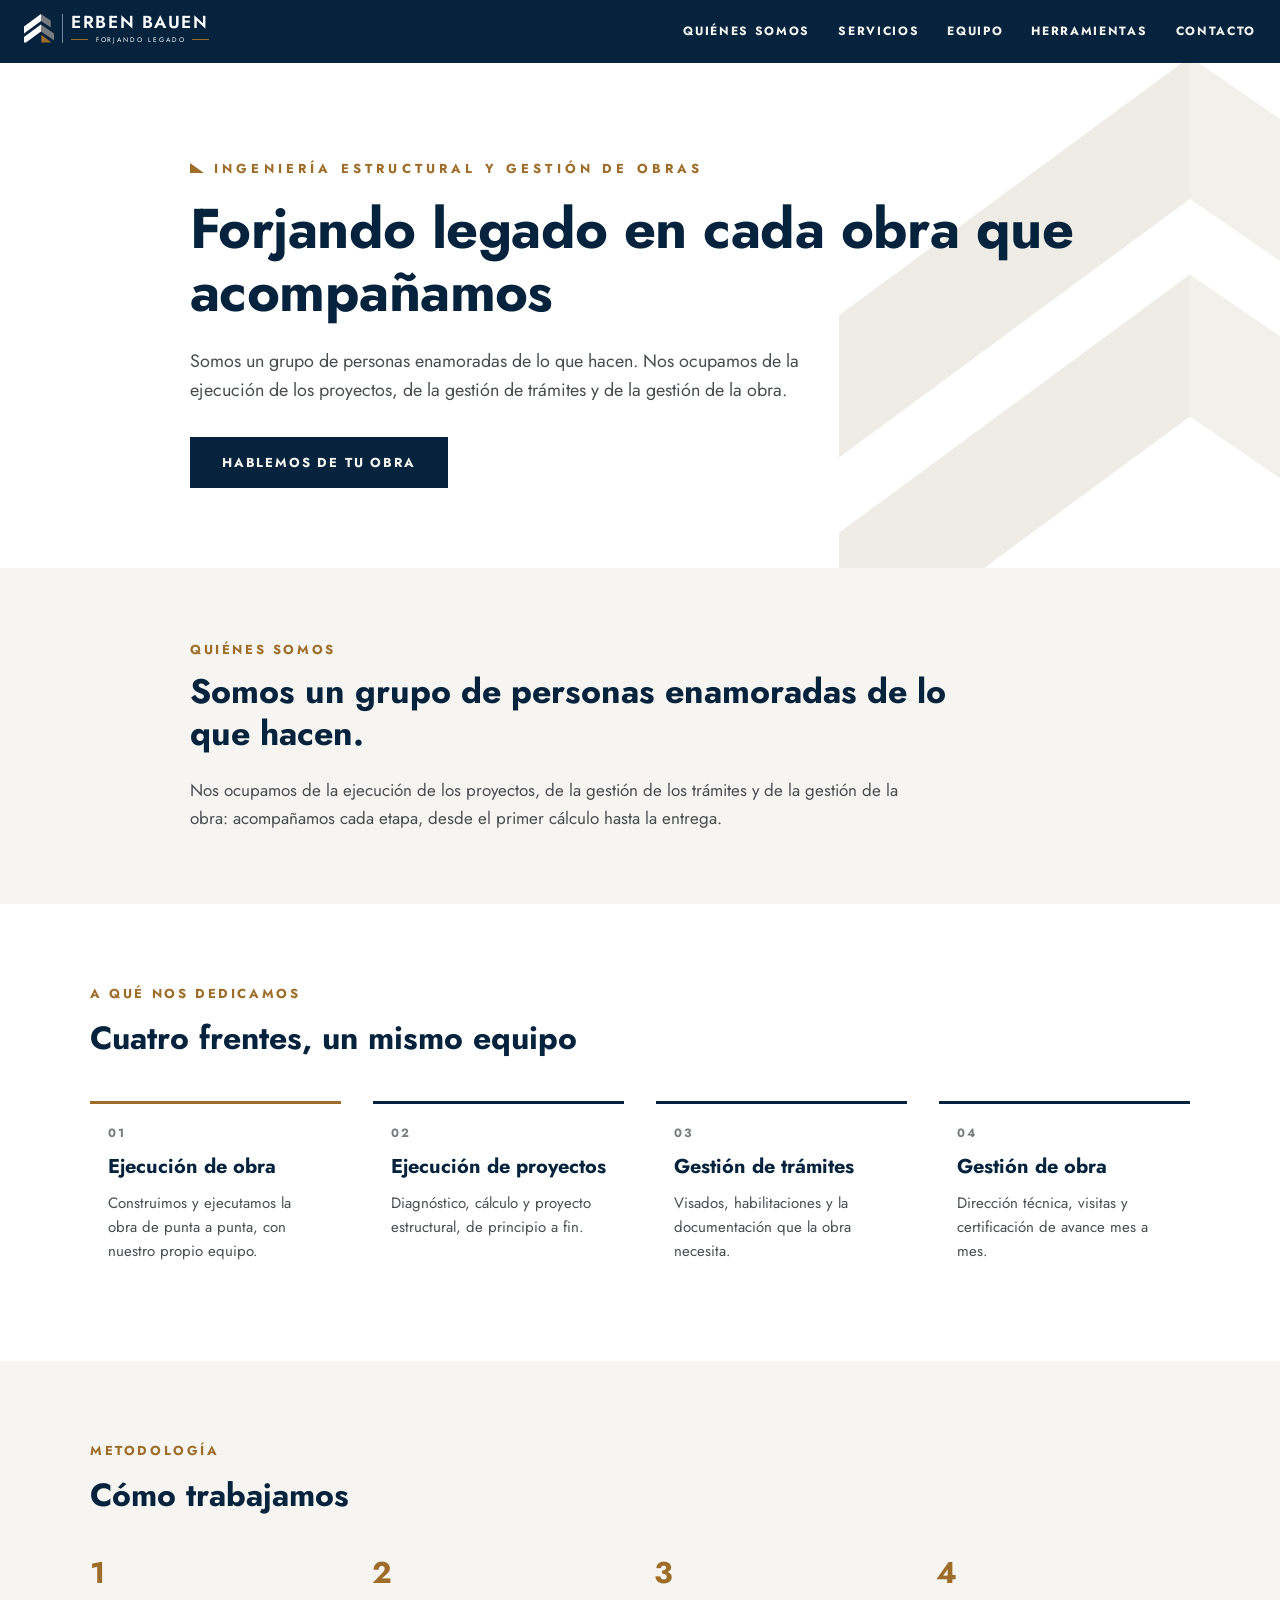
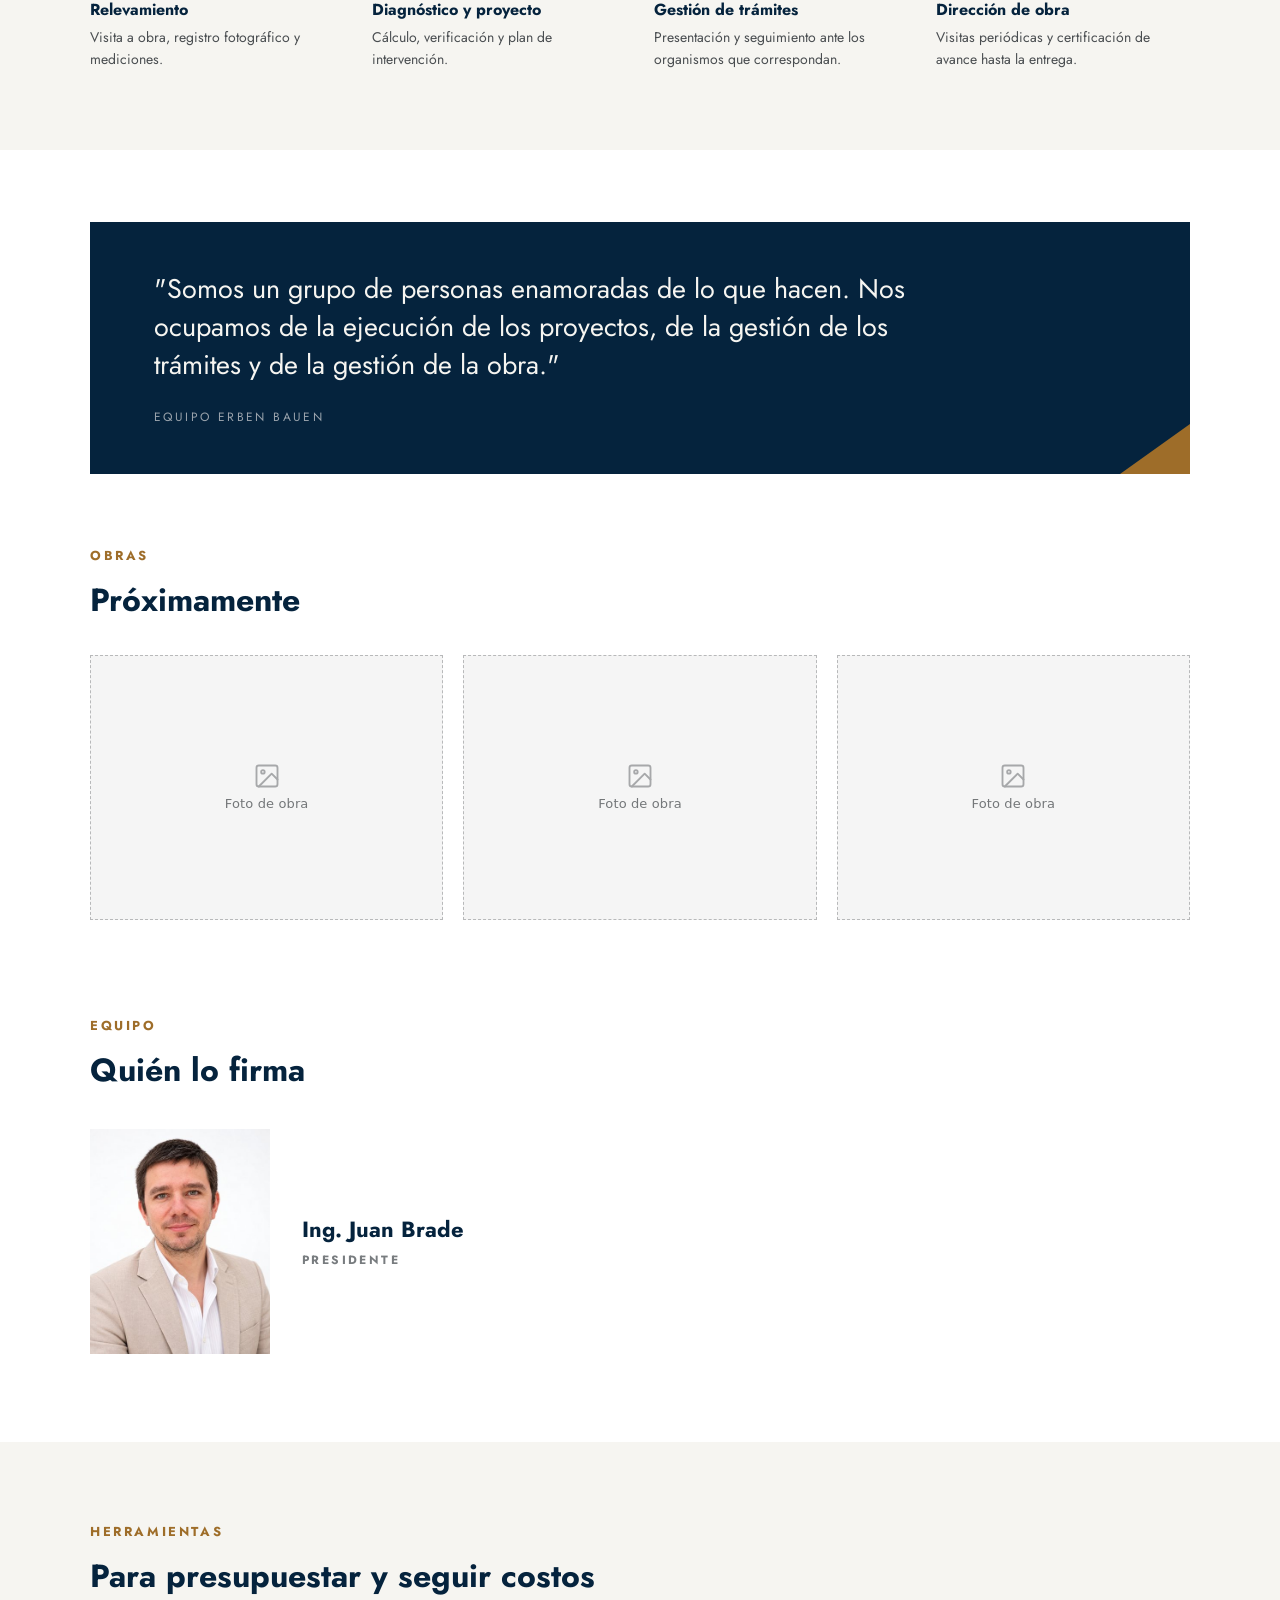
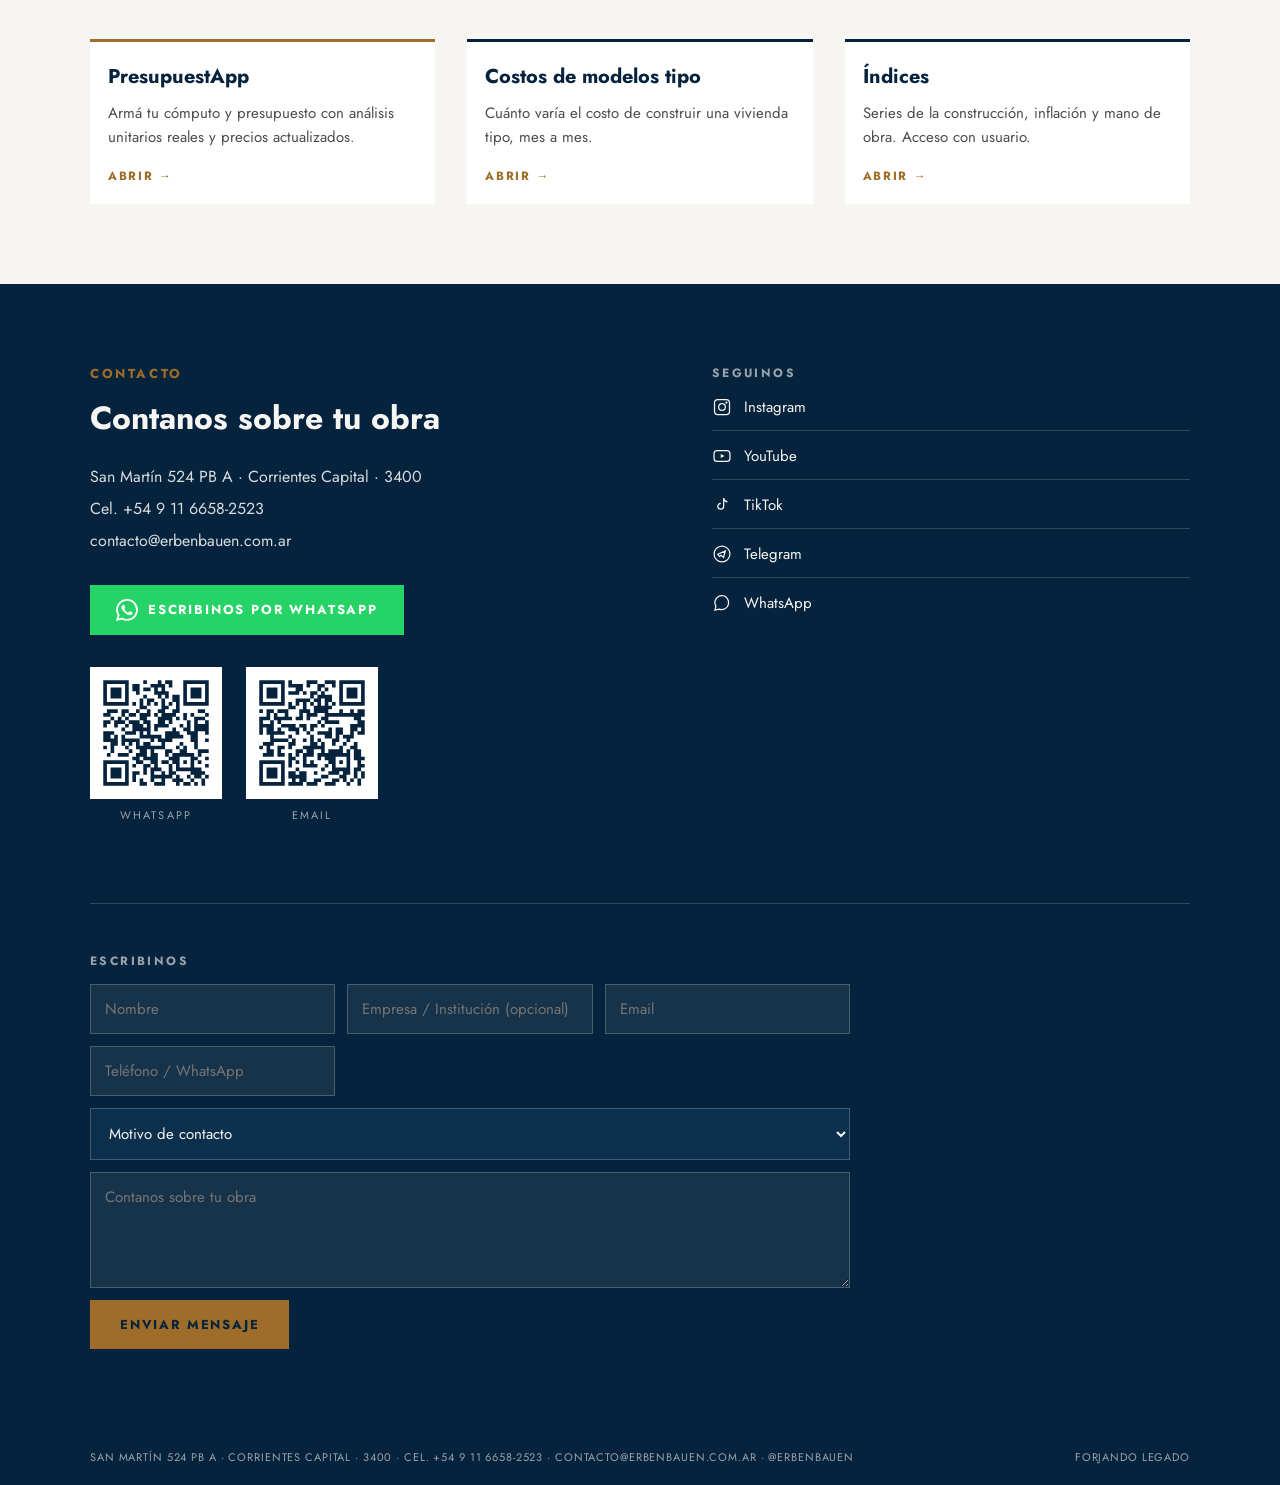
==== commit 270483bf: "Landing: efectos hover y microinteracciones con la paleta de marca" ====
--- a/index.html
+++ b/index.html
@@ -390,7 +390,7 @@
   </script>
 
   <script type="__bundler/template">
-"<!DOCTYPE html>\n<html><head>\n<meta charset=\"utf-8\">\n<meta name=\"viewport\" content=\"width=device-width, initial-scale=1\">\n\n<script src=\"444c4d41-3cc2-4905-aedb-a9e0668a9e6e\"><\u002Fscript>\n\n<script>\ndocument.addEventListener('submit', function (e) {\n  var f = e.target; if (!f || f.id !== 'eb-form') return;\n  e.preventDefault();\n  var b = document.getElementById('eb-btn'), ok = document.getElementById('eb-ok'), er = document.getElementById('eb-err');\n  b.disabled = true; b.textContent = 'Enviando…'; er.style.display = 'none';\n  fetch(f.action, { method: 'POST', headers: { Accept: 'application/json' }, body: new FormData(f) })\n    .then(function (r) { if (!r.ok) throw 0; f.style.display = 'none'; ok.style.display = 'block'; })\n    .catch(function () { er.style.display = 'block'; b.disabled = false; b.textContent = 'Enviar mensaje'; });\n});\n<\u002Fscript>\n<\u002Fhead>\n<body>\n<x-dc>\n<helmet>\n<style>/* cyrillic */\n@font-face {\n  font-family: 'Jost';\n  font-style: normal;\n  font-weight: 300;\n  font-display: swap;\n  src: url(\"565a3fd3-a6dd-4564-aff6-febf4c6dc3aa\") format('woff2');\n  unicode-range: U+0301, U+0400-045F, U+0490-0491, U+04B0-04B1, U+2116;\n}\n/* latin-ext */\n@font-face {\n  font-family: 'Jost';\n  font-style: normal;\n  font-weight: 300;\n  font-display: swap;\n  src: url(\"61de6ab2-605d-465d-b055-d114c8afed8d\") format('woff2');\n  unicode-range: U+0100-02BA, U+02BD-02C5, U+02C7-02CC, U+02CE-02D7, U+02DD-02FF, U+0304, U+0308, U+0329, U+1D00-1DBF, U+1E00-1E9F, U+1EF2-1EFF, U+2020, U+20A0-20AB, U+20AD-20C4, U+2113, U+2C60-2C7F, U+A720-A7FF;\n}\n/* latin */\n@font-face {\n  font-family: 'Jost';\n  font-style: normal;\n  font-weight: 300;\n  font-display: swap;\n  src: url(\"3808fdc6-de5b-4459-9d0c-0584c8658787\") format('woff2');\n  unicode-range: U+0000-00FF, U+0131, U+0152-0153, U+02BB-02BC, U+02C6, U+02DA, U+02DC, U+0304, U+0308, U+0329, U+2000-206F, U+20AC, U+2122, U+2191, U+2193, U+2212, U+2215, U+FEFF, U+FFFD;\n}\n/* cyrillic */\n@font-face {\n  font-family: 'Jost';\n  font-style: normal;\n  font-weight: 400;\n  font-display: swap;\n  src: url(\"565a3fd3-a6dd-4564-aff6-febf4c6dc3aa\") format('woff2');\n  unicode-range: U+0301, U+0400-045F, U+0490-0491, U+04B0-04B1, U+2116;\n}\n/* latin-ext */\n@font-face {\n  font-family: 'Jost';\n  font-style: normal;\n  font-weight: 400;\n  font-display: swap;\n  src: url(\"61de6ab2-605d-465d-b055-d114c8afed8d\") format('woff2');\n  unicode-range: U+0100-02BA, U+02BD-02C5, U+02C7-02CC, U+02CE-02D7, U+02DD-02FF, U+0304, U+0308, U+0329, U+1D00-1DBF, U+1E00-1E9F, U+1EF2-1EFF, U+2020, U+20A0-20AB, U+20AD-20C4, U+2113, U+2C60-2C7F, U+A720-A7FF;\n}\n/* latin */\n@font-face {\n  font-family: 'Jost';\n  font-style: normal;\n  font-weight: 400;\n  font-display: swap;\n  src: url(\"3808fdc6-de5b-4459-9d0c-0584c8658787\") format('woff2');\n  unicode-range: U+0000-00FF, U+0131, U+0152-0153, U+02BB-02BC, U+02C6, U+02DA, U+02DC, U+0304, U+0308, U+0329, U+2000-206F, U+20AC, U+2122, U+2191, U+2193, U+2212, U+2215, U+FEFF, U+FFFD;\n}\n/* cyrillic */\n@font-face {\n  font-family: 'Jost';\n  font-style: normal;\n  font-weight: 500;\n  font-display: swap;\n  src: url(\"565a3fd3-a6dd-4564-aff6-febf4c6dc3aa\") format('woff2');\n  unicode-range: U+0301, U+0400-045F, U+0490-0491, U+04B0-04B1, U+2116;\n}\n/* latin-ext */\n@font-face {\n  font-family: 'Jost';\n  font-style: normal;\n  font-weight: 500;\n  font-display: swap;\n  src: url(\"61de6ab2-605d-465d-b055-d114c8afed8d\") format('woff2');\n  unicode-range: U+0100-02BA, U+02BD-02C5, U+02C7-02CC, U+02CE-02D7, U+02DD-02FF, U+0304, U+0308, U+0329, U+1D00-1DBF, U+1E00-1E9F, U+1EF2-1EFF, U+2020, U+20A0-20AB, U+20AD-20C4, U+2113, U+2C60-2C7F, U+A720-A7FF;\n}\n/* latin */\n@font-face {\n  font-family: 'Jost';\n  font-style: normal;\n  font-weight: 500;\n  font-display: swap;\n  src: url(\"3808fdc6-de5b-4459-9d0c-0584c8658787\") format('woff2');\n  unicode-range: U+0000-00FF, U+0131, U+0152-0153, U+02BB-02BC, U+02C6, U+02DA, U+02DC, U+0304, U+0308, U+0329, U+2000-206F, U+20AC, U+2122, U+2191, U+2193, U+2212, U+2215, U+FEFF, U+FFFD;\n}\n/* cyrillic */\n@font-face {\n  font-family: 'Jost';\n  font-style: normal;\n  font-weight: 600;\n  font-display: swap;\n  src: url(\"565a3fd3-a6dd-4564-aff6-febf4c6dc3aa\") format('woff2');\n  unicode-range: U+0301, U+0400-045F, U+0490-0491, U+04B0-04B1, U+2116;\n}\n/* latin-ext */\n@font-face {\n  font-family: 'Jost';\n  font-style: normal;\n  font-weight: 600;\n  font-display: swap;\n  src: url(\"61de6ab2-605d-465d-b055-d114c8afed8d\") format('woff2');\n  unicode-range: U+0100-02BA, U+02BD-02C5, U+02C7-02CC, U+02CE-02D7, U+02DD-02FF, U+0304, U+0308, U+0329, U+1D00-1DBF, U+1E00-1E9F, U+1EF2-1EFF, U+2020, U+20A0-20AB, U+20AD-20C4, U+2113, U+2C60-2C7F, U+A720-A7FF;\n}\n/* latin */\n@font-face {\n  font-family: 'Jost';\n  font-style: normal;\n  font-weight: 600;\n  font-display: swap;\n  src: url(\"3808fdc6-de5b-4459-9d0c-0584c8658787\") format('woff2');\n  unicode-range: U+0000-00FF, U+0131, U+0152-0153, U+02BB-02BC, U+02C6, U+02DA, U+02DC, U+0304, U+0308, U+0329, U+2000-206F, U+20AC, U+2122, U+2191, U+2193, U+2212, U+2215, U+FEFF, U+FFFD;\n}\n/* cyrillic */\n@font-face {\n  font-family: 'Jost';\n  font-style: normal;\n  font-weight: 700;\n  font-display: swap;\n  src: url(\"565a3fd3-a6dd-4564-aff6-febf4c6dc3aa\") format('woff2');\n  unicode-range: U+0301, U+0400-045F, U+0490-0491, U+04B0-04B1, U+2116;\n}\n/* latin-ext */\n@font-face {\n  font-family: 'Jost';\n  font-style: normal;\n  font-weight: 700;\n  font-display: swap;\n  src: url(\"61de6ab2-605d-465d-b055-d114c8afed8d\") format('woff2');\n  unicode-range: U+0100-02BA, U+02BD-02C5, U+02C7-02CC, U+02CE-02D7, U+02DD-02FF, U+0304, U+0308, U+0329, U+1D00-1DBF, U+1E00-1E9F, U+1EF2-1EFF, U+2020, U+20A0-20AB, U+20AD-20C4, U+2113, U+2C60-2C7F, U+A720-A7FF;\n}\n/* latin */\n@font-face {\n  font-family: 'Jost';\n  font-style: normal;\n  font-weight: 700;\n  font-display: swap;\n  src: url(\"3808fdc6-de5b-4459-9d0c-0584c8658787\") format('woff2');\n  unicode-range: U+0000-00FF, U+0131, U+0152-0153, U+02BB-02BC, U+02C6, U+02DA, U+02DC, U+0304, U+0308, U+0329, U+2000-206F, U+20AC, U+2122, U+2191, U+2193, U+2212, U+2215, U+FEFF, U+FFFD;\n}\n<\u002Fstyle>\n<script src=\"ab716b83-52ff-4837-9516-eeb29485c8ee\"><\u002Fscript>\n<style>\nbody{margin:0}\na{color:#9E6D29;text-decoration:none}\na:hover{color:#05233D}\nhtml{scroll-behavior:smooth}\n<\u002Fstyle>\n<\u002Fhelmet>\n\n<div style=\"font-family:'Century Gothic','Jost',sans-serif; color:#494D50; background:#fff; max-width:100%; overflow-x:hidden\">\n\n<header style=\"position:sticky; top:0; z-index:20; background:#05233D; display:flex; align-items:center; justify-content:space-between; gap:16px; padding:14px 24px; flex-wrap:wrap\">\n  <dc-import name=\"EBMark\" layout=\"horizontal\" tone=\"light\" mark-width=\"30\" hint-size=\"110px,36px\"><\u002Fdc-import>\n  <nav style=\"display:flex; gap:28px; flex-wrap:wrap\">\n    <a href=\"#quienes\" style=\"color:#F6F5F1; font-size:12px; font-weight:700; letter-spacing:.14em; text-transform:uppercase\">Quiénes somos<\u002Fa>\n    <a href=\"#servicios\" style=\"color:#F6F5F1; font-size:12px; font-weight:700; letter-spacing:.14em; text-transform:uppercase\">Servicios<\u002Fa>\n    <a href=\"#equipo\" style=\"color:#F6F5F1; font-size:12px; font-weight:700; letter-spacing:.14em; text-transform:uppercase\">Equipo<\u002Fa>\n    <a href=\"#herramientas\" style=\"color:#F6F5F1; font-size:12px; font-weight:700; letter-spacing:.14em; text-transform:uppercase\">Herramientas<\u002Fa>\n    <a href=\"#contacto\" style=\"color:#F6F5F1; font-size:12px; font-weight:700; letter-spacing:.14em; text-transform:uppercase\">Contacto<\u002Fa>\n  <\u002Fnav>\n<\u002Fheader>\n\n<section style=\"position:relative; padding:96px 24px 80px; overflow:hidden; background:#fff\">\n  <svg sc-camel-view-box=\"0 0 288 273\" aria-hidden=\"true\" style=\"position:absolute; right:-14vw; bottom:-6vw; width:min(70vw,620px); z-index:0\">\n    <path d=\"M163 0 L0 120 L0 186 L163 66 Z\" fill=\"#EEECE5\"><\u002Fpath>\n    <path d=\"M163 0 L257 64.5 L257 130.5 L163 66 Z\" fill=\"#F2F0EA\"><\u002Fpath>\n    <path d=\"M163 101 L0 221 L0 273 L19 273 L163 167 Z\" fill=\"#EEECE5\"><\u002Fpath>\n    <path d=\"M163 101 L288 186.8 L288 252.8 L163 167 Z\" fill=\"#F2F0EA\"><\u002Fpath>\n  <\u002Fsvg>\n  <div style=\"position:relative; max-width:900px; margin:0 auto; z-index:1\">\n    <div style=\"display:flex; align-items:center; gap:10px; font-size:13px; font-weight:700; letter-spacing:.32em; color:#9E6D29; text-transform:uppercase; margin-bottom:20px\">\n      <span style=\"display:block; width:0; height:0; border-bottom:10px solid #9E6D29; border-right:14px solid transparent\"><\u002Fspan>Ingeniería estructural y gestión de obras\n    <\u002Fdiv>\n    <h1 style=\"font-size:clamp(32px,5.5vw,56px); line-height:1.12; font-weight:700; color:#05233D; margin:0 0 24px; letter-spacing:-.01em; text-wrap:pretty\">Forjando legado en cada obra que acompañamos<\u002Fh1>\n    <p style=\"font-size:18px; line-height:1.6; color:#494D50; max-width:640px; margin:0 0 32px; text-wrap:pretty\">Somos un grupo de personas enamoradas de lo que hacen. Nos ocupamos de la ejecución de los proyectos, de la gestión de trámites y de la gestión de la obra.<\u002Fp>\n    <a href=\"#contacto\" style=\"display:inline-block; background:#05233D; color:#F6F5F1; font-size:13px; font-weight:700; letter-spacing:.14em; text-transform:uppercase; padding:16px 32px\">Hablemos de tu obra<\u002Fa>\n  <\u002Fdiv>\n<\u002Fsection>\n\n<section id=\"quienes\" style=\"padding:72px 24px; background:#F6F5F1\">\n  <div style=\"max-width:900px; margin:0 auto\">\n    <div style=\"font-size:13px; font-weight:700; letter-spacing:.2em; color:#9E6D29; text-transform:uppercase; margin-bottom:12px\">Quiénes somos<\u002Fdiv>\n    <h2 style=\"font-size:clamp(24px,3.5vw,34px); font-weight:700; color:#05233D; line-height:1.25; margin:0; max-width:760px; text-wrap:pretty\">Somos un grupo de personas enamoradas de lo que hacen.<\u002Fh2>\n    <p style=\"font-size:17px; line-height:1.65; color:#494D50; max-width:720px; margin:20px 0 0; text-wrap:pretty\">Nos ocupamos de la ejecución de los proyectos, de la gestión de los trámites y de la gestión de la obra: acompañamos cada etapa, desde el primer cálculo hasta la entrega.<\u002Fp>\n  <\u002Fdiv>\n<\u002Fsection>\n\n<section id=\"servicios\" style=\"padding:80px 24px; background:#fff\">\n  <div style=\"max-width:1100px; margin:0 auto\">\n    <div style=\"font-size:13px; font-weight:700; letter-spacing:.2em; color:#9E6D29; text-transform:uppercase; margin-bottom:12px\">A qué nos dedicamos<\u002Fdiv>\n    <h2 style=\"font-size:clamp(24px,3.5vw,32px); font-weight:700; color:#05233D; margin:0 0 40px\">Cuatro frentes, un mismo equipo<\u002Fh2>\n    <div style=\"display:grid; grid-template-columns:repeat(auto-fit,minmax(240px,1fr)); gap:32px\">\n      <div style=\"border-top:3px solid #9E6D29; padding-top:20px\">\n        <div style=\"font-size:12px; font-weight:700; letter-spacing:.14em; color:#787C7F; text-transform:uppercase; margin-bottom:10px\">01<\u002Fdiv>\n        <h3 style=\"font-size:20px; font-weight:700; color:#05233D; margin:0 0 10px\">Ejecución de obra<\u002Fh3>\n        <p style=\"font-size:15px; line-height:1.6; margin:0; color:#494D50\">Construimos y ejecutamos la obra de punta a punta, con nuestro propio equipo.<\u002Fp>\n      <\u002Fdiv>\n      <div style=\"border-top:3px solid #05233D; padding-top:20px\">\n        <div style=\"font-size:12px; font-weight:700; letter-spacing:.14em; color:#787C7F; text-transform:uppercase; margin-bottom:10px\">02<\u002Fdiv>\n        <h3 style=\"font-size:20px; font-weight:700; color:#05233D; margin:0 0 10px\">Ejecución de proyectos<\u002Fh3>\n        <p style=\"font-size:15px; line-height:1.6; margin:0; color:#494D50\">Diagnóstico, cálculo y proyecto estructural, de principio a fin.<\u002Fp>\n      <\u002Fdiv>\n      <div style=\"border-top:3px solid #05233D; padding-top:20px\">\n        <div style=\"font-size:12px; font-weight:700; letter-spacing:.14em; color:#787C7F; text-transform:uppercase; margin-bottom:10px\">03<\u002Fdiv>\n        <h3 style=\"font-size:20px; font-weight:700; color:#05233D; margin:0 0 10px\">Gestión de trámites<\u002Fh3>\n        <p style=\"font-size:15px; line-height:1.6; margin:0; color:#494D50\">Visados, habilitaciones y la documentación que la obra necesita.<\u002Fp>\n      <\u002Fdiv>\n      <div style=\"border-top:3px solid #05233D; padding-top:20px\">\n        <div style=\"font-size:12px; font-weight:700; letter-spacing:.14em; color:#787C7F; text-transform:uppercase; margin-bottom:10px\">04<\u002Fdiv>\n        <h3 style=\"font-size:20px; font-weight:700; color:#05233D; margin:0 0 10px\">Gestión de obra<\u002Fh3>\n        <p style=\"font-size:15px; line-height:1.6; margin:0; color:#494D50\">Dirección técnica, visitas y certificación de avance mes a mes.<\u002Fp>\n      <\u002Fdiv>\n    <\u002Fdiv>\n  <\u002Fdiv>\n<\u002Fsection>\n\n<section id=\"metodologia\" style=\"padding:80px 24px; background:#F6F5F1\">\n  <div style=\"max-width:1100px; margin:0 auto\">\n    <div style=\"font-size:13px; font-weight:700; letter-spacing:.2em; color:#9E6D29; text-transform:uppercase; margin-bottom:12px\">Metodología<\u002Fdiv>\n    <h2 style=\"font-size:clamp(24px,3.5vw,32px); font-weight:700; color:#05233D; margin:0 0 40px\">Cómo trabajamos<\u002Fh2>\n    <div style=\"display:grid; grid-template-columns:repeat(auto-fit,minmax(220px,1fr)); gap:28px\">\n      <div><div style=\"font-size:30px; font-weight:700; color:#9E6D29; line-height:1\">1<\u002Fdiv><h3 style=\"font-size:16px; font-weight:700; color:#05233D; margin:10px 0 6px\">Relevamiento<\u002Fh3><p style=\"font-size:14px; line-height:1.55; margin:0; color:#494D50\">Visita a obra, registro fotográfico y mediciones.<\u002Fp><\u002Fdiv>\n      <div><div style=\"font-size:30px; font-weight:700; color:#9E6D29; line-height:1\">2<\u002Fdiv><h3 style=\"font-size:16px; font-weight:700; color:#05233D; margin:10px 0 6px\">Diagnóstico y proyecto<\u002Fh3><p style=\"font-size:14px; line-height:1.55; margin:0; color:#494D50\">Cálculo, verificación y plan de intervención.<\u002Fp><\u002Fdiv>\n      <div><div style=\"font-size:30px; font-weight:700; color:#9E6D29; line-height:1\">3<\u002Fdiv><h3 style=\"font-size:16px; font-weight:700; color:#05233D; margin:10px 0 6px\">Gestión de trámites<\u002Fh3><p style=\"font-size:14px; line-height:1.55; margin:0; color:#494D50\">Presentación y seguimiento ante los organismos que correspondan.<\u002Fp><\u002Fdiv>\n      <div><div style=\"font-size:30px; font-weight:700; color:#9E6D29; line-height:1\">4<\u002Fdiv><h3 style=\"font-size:16px; font-weight:700; color:#05233D; margin:10px 0 6px\">Dirección de obra<\u002Fh3><p style=\"font-size:14px; line-height:1.55; margin:0; color:#494D50\">Visitas periódicas y certificación de avance hasta la entrega.<\u002Fp><\u002Fdiv>\n    <\u002Fdiv>\n  <\u002Fdiv>\n<\u002Fsection>\n\n<section style=\"padding:0 24px\">\n  <div style=\"max-width:1100px; margin:0 auto; padding:72px 0\">\n    <div style=\"background:#05233D; color:#F6F5F1; padding:48px clamp(24px,6vw,64px); position:relative; overflow:hidden\">\n      <span style=\"position:absolute; right:0; bottom:0; width:0; height:0; border-left:70px solid transparent; border-bottom:50px solid #9E6D29\"><\u002Fspan>\n      <p style=\"font-size:clamp(20px,2.6vw,27px); line-height:1.4; margin:0; max-width:760px; font-weight:400; text-wrap:pretty\">\"Somos un grupo de personas enamoradas de lo que hacen. Nos ocupamos de la ejecución de los proyectos, de la gestión de los trámites y de la gestión de la obra.\"<\u002Fp>\n      <div style=\"margin-top:24px; font-size:12px; letter-spacing:.2em; color:#9AA3AC; text-transform:uppercase\">Equipo Erben Bauen<\u002Fdiv>\n    <\u002Fdiv>\n  <\u002Fdiv>\n<\u002Fsection>\n\n<section style=\"padding:0 24px 24px\">\n  <div style=\"max-width:1100px; margin:0 auto\">\n    <div style=\"font-size:13px; font-weight:700; letter-spacing:.2em; color:#9E6D29; text-transform:uppercase; margin-bottom:12px\">Obras<\u002Fdiv>\n    <h2 style=\"font-size:clamp(24px,3.5vw,32px); font-weight:700; color:#05233D; margin:0 0 32px\">Próximamente<\u002Fh2>\n    <div style=\"display:grid; grid-template-columns:repeat(auto-fit,minmax(220px,1fr)); gap:20px\">\n      <image-slot id=\"obra1\" shape=\"rect\" placeholder=\"Foto de obra\" style=\"width:100%; aspect-ratio:4/3\"><\u002Fimage-slot>\n      <image-slot id=\"obra2\" shape=\"rect\" placeholder=\"Foto de obra\" style=\"width:100%; aspect-ratio:4/3\"><\u002Fimage-slot>\n      <image-slot id=\"obra3\" shape=\"rect\" placeholder=\"Foto de obra\" style=\"width:100%; aspect-ratio:4/3\"><\u002Fimage-slot>\n    <\u002Fdiv>\n  <\u002Fdiv>\n<\u002Fsection>\n\n<section id=\"equipo\" style=\"padding:72px 24px 88px; background:#fff\">\n  <div style=\"max-width:1100px; margin:0 auto\">\n    <div style=\"font-size:13px; font-weight:700; letter-spacing:.2em; color:#9E6D29; text-transform:uppercase; margin-bottom:12px\">Equipo<\u002Fdiv>\n    <h2 style=\"font-size:clamp(24px,3.5vw,32px); font-weight:700; color:#05233D; margin:0 0 36px\">Quién lo firma<\u002Fh2>\n    <div style=\"display:flex; gap:32px; align-items:center; flex-wrap:wrap\">\n      <img src=\"[data-uri]\" alt=\"Ing. Juan Brade, presidente de Erben Bauen\" width=\"180\" height=\"225\" style=\"width:180px; height:225px; flex:none; object-fit:cover; object-position:top; display:block\">\n      <div>\n        <div style=\"font-size:22px; font-weight:700; color:#05233D\">Ing. Juan Brade<\u002Fdiv>\n        <div style=\"font-size:12px; font-weight:700; letter-spacing:.2em; color:#787C7F; text-transform:uppercase; margin-top:6px\">Presidente<\u002Fdiv>\n      <\u002Fdiv>\n    <\u002Fdiv>\n  <\u002Fdiv>\n<\u002Fsection>\n\n<section id=\"herramientas\" style=\"padding:80px 24px; background:#F6F5F1\">\n  <div style=\"max-width:1100px; margin:0 auto\">\n    <div style=\"font-size:13px; font-weight:700; letter-spacing:.2em; color:#9E6D29; text-transform:uppercase; margin-bottom:12px\">Herramientas<\u002Fdiv>\n    <h2 style=\"font-size:clamp(24px,3.5vw,32px); font-weight:700; color:#05233D; margin:0 0 40px\">Para presupuestar y seguir costos<\u002Fh2>\n    <div style=\"display:grid; grid-template-columns:repeat(auto-fit,minmax(260px,1fr)); gap:32px\">\n      <a href=\"presuapp/\" style=\"display:block; border-top:3px solid #9E6D29; padding-top:20px; color:#494D50\"><h3 style=\"font-size:20px; font-weight:700; color:#05233D; margin:0 0 10px\">PresupuestApp<\u002Fh3><p style=\"font-size:15px; line-height:1.6; margin:0 0 14px\">Armá tu cómputo y presupuesto con análisis unitarios reales y precios actualizados.<\u002Fp><span style=\"font-size:12px; font-weight:700; letter-spacing:.14em; text-transform:uppercase; color:#9E6D29\">Abrir →<\u002Fspan><\u002Fa>\n      <a href=\"modelos/\" style=\"display:block; border-top:3px solid #05233D; padding-top:20px; color:#494D50\"><h3 style=\"font-size:20px; font-weight:700; color:#05233D; margin:0 0 10px\">Costos de modelos tipo<\u002Fh3><p style=\"font-size:15px; line-height:1.6; margin:0 0 14px\">Cuánto varía el costo de construir una vivienda tipo, mes a mes.<\u002Fp><span style=\"font-size:12px; font-weight:700; letter-spacing:.14em; text-transform:uppercase; color:#9E6D29\">Abrir →<\u002Fspan><\u002Fa>\n      <a href=\"indices/\" style=\"display:block; border-top:3px solid #05233D; padding-top:20px; color:#494D50\"><h3 style=\"font-size:20px; font-weight:700; color:#05233D; margin:0 0 10px\">Índices<\u002Fh3><p style=\"font-size:15px; line-height:1.6; margin:0 0 14px\">Series de la construcción, inflación y mano de obra. Acceso con usuario.<\u002Fp><span style=\"font-size:12px; font-weight:700; letter-spacing:.14em; text-transform:uppercase; color:#9E6D29\">Abrir →<\u002Fspan><\u002Fa>\n    <\u002Fdiv>\n  <\u002Fdiv>\n<\u002Fsection>\n\n<section id=\"contacto\" style=\"padding:80px 24px; background:#05233D; color:#F6F5F1\">\n  <div style=\"max-width:1100px; margin:0 auto; display:grid; grid-template-columns:1.2fr 1fr; gap:48px\">\n    <div>\n      <div style=\"font-size:13px; font-weight:700; letter-spacing:.2em; color:#9E6D29; text-transform:uppercase; margin-bottom:12px\">Contacto<\u002Fdiv>\n      <h2 style=\"font-size:clamp(24px,3.5vw,32px); font-weight:700; margin:0 0 20px; text-wrap:pretty\">Contanos sobre tu obra<\u002Fh2>\n      <div style=\"font-size:16px; line-height:2; color:#D7DBDE\">\n        <div>San Martín 524 PB A · Corrientes Capital · 3400<\u002Fdiv>\n        <div>Cel. +54 9 11 6658-2523<\u002Fdiv>\n        <div><a href=\"mailto:contacto@erbenbauen.com.ar\" style=\"color:#D7DBDE\">contacto@erbenbauen.com.ar<\u002Fa><\u002Fdiv>\n      <\u002Fdiv>\n      <a href=\"https://wa.me/5491166582523\" style=\"display:inline-flex; align-items:center; gap:10px; margin-top:28px; background:#25D366; color:#fff; font-size:13px; font-weight:700; letter-spacing:.14em; text-transform:uppercase; padding:14px 26px\"><svg width=\"22\" height=\"22\" viewBox=\"0 0 24 24\" fill=\"#fff\" aria-hidden=\"true\"><path d=\"M17.472 14.382c-.297-.149-1.758-.867-2.03-.967-.273-.099-.471-.148-.67.15-.197.297-.767.966-.94 1.164-.173.199-.347.223-.644.075-.297-.15-1.255-.463-2.39-1.475-.883-.788-1.48-1.761-1.653-2.059-.173-.297-.018-.458.13-.606.134-.133.298-.347.446-.52.149-.174.198-.298.298-.497.099-.198.05-.371-.025-.52-.075-.149-.669-1.612-.916-2.207-.242-.579-.487-.5-.669-.51-.173-.008-.371-.01-.57-.01-.198 0-.52.074-.792.372-.272.297-1.04 1.016-1.04 2.479 0 1.462 1.065 2.875 1.213 3.074.149.198 2.096 3.2 5.077 4.487.709.306 1.262.489 1.694.625.712.227 1.36.195 1.871.118.571-.085 1.758-.719 2.006-1.413.248-.694.248-1.289.173-1.413-.074-.124-.272-.198-.57-.347m-5.421 7.403h-.004a9.87 9.87 0 0 1-5.031-1.378l-.361-.214-3.741.982.998-3.648-.235-.374a9.86 9.86 0 0 1-1.51-5.26c.001-5.45 4.436-9.884 9.888-9.884 2.64 0 5.122 1.03 6.988 2.898a9.825 9.825 0 0 1 2.893 6.994c-.003 5.45-4.437 9.884-9.885 9.884m8.413-18.297A11.815 11.815 0 0 0 12.05 0C5.495 0 .16 5.335.157 11.892c0 2.096.547 4.142 1.588 5.945L.057 24l6.305-1.654a11.882 11.882 0 0 0 5.683 1.448h.005c6.554 0 11.89-5.335 11.893-11.893a11.821 11.821 0 0 0-3.48-8.413z\"/><\u002Fsvg>Escribinos por WhatsApp<\u002Fa><div style=\"display:flex; gap:24px; flex-wrap:wrap; margin-top:32px\"><a href=\"https://wa.me/5491166582523\" style=\"display:block; text-align:center; color:#9AA3AC; font-size:11px; letter-spacing:.2em; text-transform:uppercase\"><img src=\"[data-uri]\" alt=\"QR de WhatsApp\" width=\"120\" height=\"120\" style=\"display:block; background:#fff; padding:6px; margin-bottom:8px\">WhatsApp<\u002Fa><a href=\"mailto:contacto@erbenbauen.com.ar\" style=\"display:block; text-align:center; color:#9AA3AC; font-size:11px; letter-spacing:.2em; text-transform:uppercase\"><img src=\"[data-uri]\" alt=\"QR de correo\" width=\"120\" height=\"120\" style=\"display:block; background:#fff; padding:6px; margin-bottom:8px\">Email<\u002Fa><\u002Fdiv>\n    <\u002Fdiv>\n    <div>\n      <div style=\"font-size:12px; font-weight:700; letter-spacing:.2em; color:#9AA3AC; text-transform:uppercase; margin-bottom:14px\">Seguinos<\u002Fdiv>\n      <div style=\"display:flex; flex-direction:column; gap:14px\">\n        <a href=\"https://instagram.com/erbenbauen\" style=\"display:flex; align-items:center; gap:12px; color:#F6F5F1; font-size:15px; border-bottom:1px solid rgba(246,245,241,.18); padding-bottom:12px\">\n          <svg width=\"20\" height=\"20\" sc-camel-view-box=\"0 0 24 24\" fill=\"none\" stroke=\"currentColor\" stroke-width=\"1.5\"><rect x=\"3\" y=\"3\" width=\"18\" height=\"18\" rx=\"4\"><\u002Frect><circle cx=\"12\" cy=\"12\" r=\"4\"><\u002Fcircle><circle cx=\"17.3\" cy=\"6.7\" r=\"0.6\" fill=\"currentColor\"><\u002Fcircle><\u002Fsvg>\n          Instagram\n        <\u002Fa>\n        <a href=\"https://youtube.com/@erbenbauen\" style=\"display:flex; align-items:center; gap:12px; color:#F6F5F1; font-size:15px; border-bottom:1px solid rgba(246,245,241,.18); padding-bottom:12px\">\n          <svg width=\"20\" height=\"20\" sc-camel-view-box=\"0 0 24 24\" fill=\"none\" stroke=\"currentColor\" stroke-width=\"1.5\"><rect x=\"2.5\" y=\"5.5\" width=\"19\" height=\"13\" rx=\"3.5\"><\u002Frect><path d=\"M10.5 9.5 L15 12 L10.5 14.5 Z\" fill=\"currentColor\" stroke=\"none\"><\u002Fpath><\u002Fsvg>\n          YouTube\n        <\u002Fa>\n        <a href=\"https://tiktok.com/@erbenbauen\" style=\"display:flex; align-items:center; gap:12px; color:#F6F5F1; font-size:15px; border-bottom:1px solid rgba(246,245,241,.18); padding-bottom:12px\">\n          <svg width=\"20\" height=\"20\" sc-camel-view-box=\"0 0 24 24\" fill=\"none\" stroke=\"currentColor\" stroke-width=\"1.5\"><path d=\"M14 4 v9.5 a3.5 3.5 0 1 1 -3.5 -3.5\"><\u002Fpath><path d=\"M14 4 c0.5 2.5 2 4 4.5 4.3\"><\u002Fpath><\u002Fsvg>\n          TikTok\n        <\u002Fa>\n        <a href=\"https://t.me/erbenbauen\" style=\"display:flex; align-items:center; gap:12px; color:#F6F5F1; font-size:15px; border-bottom:1px solid rgba(246,245,241,.18); padding-bottom:12px\">\n          <svg width=\"20\" height=\"20\" sc-camel-view-box=\"0 0 24 24\" fill=\"none\" stroke=\"currentColor\" stroke-width=\"1.5\"><circle cx=\"12\" cy=\"12\" r=\"9.5\"><\u002Fcircle><path d=\"M7 12.3 L16 8.3 L13.8 16 L10.6 13.6 L9 15 Z\"><\u002Fpath><\u002Fsvg>\n          Telegram\n        <\u002Fa>\n        <a href=\"https://wa.me/5491166582523\" style=\"display:flex; align-items:center; gap:12px; color:#F6F5F1; font-size:15px; padding-bottom:2px\">\n          <svg width=\"20\" height=\"20\" sc-camel-view-box=\"0 0 24 24\" fill=\"none\" stroke=\"currentColor\" stroke-width=\"1.5\"><path d=\"M12 3a8.5 8.5 0 0 0 -7.3 12.8 L3.5 20.5 l4.9 -1.1 A8.5 8.5 0 1 0 12 3 Z\"><\u002Fpath><\u002Fsvg>\n          WhatsApp\n        <\u002Fa>\n      <\u002Fdiv>\n    <\u002Fdiv>\n  <\u002Fdiv>\n<\u002Fsection>\n\n<section id=\"consulta\" style=\"padding:0 24px 80px; background:#05233D; color:#F6F5F1\">\n  <div style=\"max-width:1100px; margin:0 auto; border-top:1px solid rgba(246,245,241,.18); padding-top:48px\">\n    <div style=\"font-size:12px; font-weight:700; letter-spacing:.2em; color:#9AA3AC; text-transform:uppercase; margin-bottom:14px\">Escribinos<\u002Fdiv>\n    <div id=\"eb-ok\" style=\"display:none; padding:20px; background:rgba(158,109,41,.18); border:1px solid #9E6D29; font-size:15px; line-height:1.5\"><b style=\"display:block; font-size:18px; margin-bottom:4px\">Gracias por comunicarte con Erben Bauen.<\u002Fb>Recibimos tu mensaje y te respondemos a la brevedad.<\u002Fdiv>\n    <div id=\"eb-err\" style=\"display:none; padding:14px; background:rgba(255,120,120,.12); border:1px solid #e88; color:#ffd5d5; font-size:14px; margin-bottom:12px\">No pudimos enviar el mensaje. Probá de nuevo o escribinos por WhatsApp.<\u002Fdiv>\n    <form id=\"eb-form\" action=\"https://formspree.io/f/mlgzqqke\" method=\"POST\" style=\"display:grid; grid-template-columns:repeat(auto-fit,minmax(240px,1fr)); gap:12px; max-width:760px\">\n      <input type=\"hidden\" name=\"origen\" value=\"Erben Bauen\">\n      <input type=\"hidden\" name=\"_subject\" value=\"[Erben Bauen] Nueva consulta desde erbenbauen.com.ar\">\n      <input type=\"text\" name=\"_gotcha\" tabindex=\"-1\" autocomplete=\"off\" style=\"position:absolute; left:-9999px; opacity:0\">\n      <input name=\"nombre\" placeholder=\"Nombre\" required style=\"font:inherit; font-size:15px; color:#F6F5F1; background:rgba(246,245,241,.07); border:1px solid rgba(246,245,241,.22); padding:13px 14px\">\n      <input name=\"empresa\" placeholder=\"Empresa / Institución (opcional)\" style=\"font:inherit; font-size:15px; color:#F6F5F1; background:rgba(246,245,241,.07); border:1px solid rgba(246,245,241,.22); padding:13px 14px\">\n      <input name=\"email\" type=\"email\" placeholder=\"Email\" required style=\"font:inherit; font-size:15px; color:#F6F5F1; background:rgba(246,245,241,.07); border:1px solid rgba(246,245,241,.22); padding:13px 14px\">\n      <input name=\"telefono\" type=\"tel\" placeholder=\"Teléfono / WhatsApp\" style=\"font:inherit; font-size:15px; color:#F6F5F1; background:rgba(246,245,241,.07); border:1px solid rgba(246,245,241,.22); padding:13px 14px\">\n      <select name=\"motivo\" required style=\"grid-column:1/-1; font:inherit; font-size:15px; color:#F6F5F1; background:#0b2f4d; border:1px solid rgba(246,245,241,.22); padding:13px 14px\"><option value=\"\" disabled selected>Motivo de contacto<\u002Foption><option>Ejecución de obra<\u002Foption><option>Proyecto estructural<\u002Foption><option>Gestión de trámites<\u002Foption><option>Dirección de obra<\u002Foption><option>Consulta general<\u002Foption><\u002Fselect>\n      <textarea name=\"mensaje\" rows=\"4\" placeholder=\"Contanos sobre tu obra\" required style=\"grid-column:1/-1; font:inherit; font-size:15px; color:#F6F5F1; background:rgba(246,245,241,.07); border:1px solid rgba(246,245,241,.22); padding:13px 14px; resize:vertical\"><\u002Ftextarea>\n      <button id=\"eb-btn\" type=\"submit\" style=\"grid-column:1/-1; justify-self:start; font:inherit; background:#9E6D29; color:#05233D; font-size:13px; font-weight:700; letter-spacing:.14em; text-transform:uppercase; padding:15px 30px; border:0; cursor:pointer\">Enviar mensaje<\u002Fbutton>\n    <\u002Fform>\n  <\u002Fdiv>\n<\u002Fsection>\n\n<footer style=\"padding:20px 24px; background:#05233D; position:relative\">\n  <div style=\"max-width:1100px; margin:0 auto; display:flex; justify-content:space-between; flex-wrap:wrap; gap:8px; font-size:11px; letter-spacing:.08em; color:#9AA3AC\">\n    <span>SAN MARTÍN 524 PB A · CORRIENTES CAPITAL · 3400 · CEL. +54 9 11 6658-2523 · CONTACTO@ERBENBAUEN.COM.AR · @ERBENBAUEN<\u002Fspan>\n    <span>FORJANDO LEGADO<\u002Fspan>\n  <\u002Fdiv>\n<\u002Ffooter>\n\n<\u002Fdiv>\n\n<\u002Fx-dc>\n\n\n<\u002Fbody><\u002Fhtml>"
+"<!DOCTYPE html>\n<html><head>\n<meta charset=\"utf-8\">\n<meta name=\"viewport\" content=\"width=device-width, initial-scale=1\">\n\n<script src=\"444c4d41-3cc2-4905-aedb-a9e0668a9e6e\"><\u002Fscript>\n\n<script>\ndocument.addEventListener('submit', function (e) {\n  var f = e.target; if (!f || f.id !== 'eb-form') return;\n  e.preventDefault();\n  var b = document.getElementById('eb-btn'), ok = document.getElementById('eb-ok'), er = document.getElementById('eb-err');\n  b.disabled = true; b.textContent = 'Enviando…'; er.style.display = 'none';\n  fetch(f.action, { method: 'POST', headers: { Accept: 'application/json' }, body: new FormData(f) })\n    .then(function (r) { if (!r.ok) throw 0; f.style.display = 'none'; ok.style.display = 'block'; })\n    .catch(function () { er.style.display = 'block'; b.disabled = false; b.textContent = 'Enviar mensaje'; });\n});\n<\u002Fscript>\n<\u002Fhead>\n<body>\n<x-dc>\n<helmet>\n<style>/* cyrillic */\n@font-face {\n  font-family: 'Jost';\n  font-style: normal;\n  font-weight: 300;\n  font-display: swap;\n  src: url(\"565a3fd3-a6dd-4564-aff6-febf4c6dc3aa\") format('woff2');\n  unicode-range: U+0301, U+0400-045F, U+0490-0491, U+04B0-04B1, U+2116;\n}\n/* latin-ext */\n@font-face {\n  font-family: 'Jost';\n  font-style: normal;\n  font-weight: 300;\n  font-display: swap;\n  src: url(\"61de6ab2-605d-465d-b055-d114c8afed8d\") format('woff2');\n  unicode-range: U+0100-02BA, U+02BD-02C5, U+02C7-02CC, U+02CE-02D7, U+02DD-02FF, U+0304, U+0308, U+0329, U+1D00-1DBF, U+1E00-1E9F, U+1EF2-1EFF, U+2020, U+20A0-20AB, U+20AD-20C4, U+2113, U+2C60-2C7F, U+A720-A7FF;\n}\n/* latin */\n@font-face {\n  font-family: 'Jost';\n  font-style: normal;\n  font-weight: 300;\n  font-display: swap;\n  src: url(\"3808fdc6-de5b-4459-9d0c-0584c8658787\") format('woff2');\n  unicode-range: U+0000-00FF, U+0131, U+0152-0153, U+02BB-02BC, U+02C6, U+02DA, U+02DC, U+0304, U+0308, U+0329, U+2000-206F, U+20AC, U+2122, U+2191, U+2193, U+2212, U+2215, U+FEFF, U+FFFD;\n}\n/* cyrillic */\n@font-face {\n  font-family: 'Jost';\n  font-style: normal;\n  font-weight: 400;\n  font-display: swap;\n  src: url(\"565a3fd3-a6dd-4564-aff6-febf4c6dc3aa\") format('woff2');\n  unicode-range: U+0301, U+0400-045F, U+0490-0491, U+04B0-04B1, U+2116;\n}\n/* latin-ext */\n@font-face {\n  font-family: 'Jost';\n  font-style: normal;\n  font-weight: 400;\n  font-display: swap;\n  src: url(\"61de6ab2-605d-465d-b055-d114c8afed8d\") format('woff2');\n  unicode-range: U+0100-02BA, U+02BD-02C5, U+02C7-02CC, U+02CE-02D7, U+02DD-02FF, U+0304, U+0308, U+0329, U+1D00-1DBF, U+1E00-1E9F, U+1EF2-1EFF, U+2020, U+20A0-20AB, U+20AD-20C4, U+2113, U+2C60-2C7F, U+A720-A7FF;\n}\n/* latin */\n@font-face {\n  font-family: 'Jost';\n  font-style: normal;\n  font-weight: 400;\n  font-display: swap;\n  src: url(\"3808fdc6-de5b-4459-9d0c-0584c8658787\") format('woff2');\n  unicode-range: U+0000-00FF, U+0131, U+0152-0153, U+02BB-02BC, U+02C6, U+02DA, U+02DC, U+0304, U+0308, U+0329, U+2000-206F, U+20AC, U+2122, U+2191, U+2193, U+2212, U+2215, U+FEFF, U+FFFD;\n}\n/* cyrillic */\n@font-face {\n  font-family: 'Jost';\n  font-style: normal;\n  font-weight: 500;\n  font-display: swap;\n  src: url(\"565a3fd3-a6dd-4564-aff6-febf4c6dc3aa\") format('woff2');\n  unicode-range: U+0301, U+0400-045F, U+0490-0491, U+04B0-04B1, U+2116;\n}\n/* latin-ext */\n@font-face {\n  font-family: 'Jost';\n  font-style: normal;\n  font-weight: 500;\n  font-display: swap;\n  src: url(\"61de6ab2-605d-465d-b055-d114c8afed8d\") format('woff2');\n  unicode-range: U+0100-02BA, U+02BD-02C5, U+02C7-02CC, U+02CE-02D7, U+02DD-02FF, U+0304, U+0308, U+0329, U+1D00-1DBF, U+1E00-1E9F, U+1EF2-1EFF, U+2020, U+20A0-20AB, U+20AD-20C4, U+2113, U+2C60-2C7F, U+A720-A7FF;\n}\n/* latin */\n@font-face {\n  font-family: 'Jost';\n  font-style: normal;\n  font-weight: 500;\n  font-display: swap;\n  src: url(\"3808fdc6-de5b-4459-9d0c-0584c8658787\") format('woff2');\n  unicode-range: U+0000-00FF, U+0131, U+0152-0153, U+02BB-02BC, U+02C6, U+02DA, U+02DC, U+0304, U+0308, U+0329, U+2000-206F, U+20AC, U+2122, U+2191, U+2193, U+2212, U+2215, U+FEFF, U+FFFD;\n}\n/* cyrillic */\n@font-face {\n  font-family: 'Jost';\n  font-style: normal;\n  font-weight: 600;\n  font-display: swap;\n  src: url(\"565a3fd3-a6dd-4564-aff6-febf4c6dc3aa\") format('woff2');\n  unicode-range: U+0301, U+0400-045F, U+0490-0491, U+04B0-04B1, U+2116;\n}\n/* latin-ext */\n@font-face {\n  font-family: 'Jost';\n  font-style: normal;\n  font-weight: 600;\n  font-display: swap;\n  src: url(\"61de6ab2-605d-465d-b055-d114c8afed8d\") format('woff2');\n  unicode-range: U+0100-02BA, U+02BD-02C5, U+02C7-02CC, U+02CE-02D7, U+02DD-02FF, U+0304, U+0308, U+0329, U+1D00-1DBF, U+1E00-1E9F, U+1EF2-1EFF, U+2020, U+20A0-20AB, U+20AD-20C4, U+2113, U+2C60-2C7F, U+A720-A7FF;\n}\n/* latin */\n@font-face {\n  font-family: 'Jost';\n  font-style: normal;\n  font-weight: 600;\n  font-display: swap;\n  src: url(\"3808fdc6-de5b-4459-9d0c-0584c8658787\") format('woff2');\n  unicode-range: U+0000-00FF, U+0131, U+0152-0153, U+02BB-02BC, U+02C6, U+02DA, U+02DC, U+0304, U+0308, U+0329, U+2000-206F, U+20AC, U+2122, U+2191, U+2193, U+2212, U+2215, U+FEFF, U+FFFD;\n}\n/* cyrillic */\n@font-face {\n  font-family: 'Jost';\n  font-style: normal;\n  font-weight: 700;\n  font-display: swap;\n  src: url(\"565a3fd3-a6dd-4564-aff6-febf4c6dc3aa\") format('woff2');\n  unicode-range: U+0301, U+0400-045F, U+0490-0491, U+04B0-04B1, U+2116;\n}\n/* latin-ext */\n@font-face {\n  font-family: 'Jost';\n  font-style: normal;\n  font-weight: 700;\n  font-display: swap;\n  src: url(\"61de6ab2-605d-465d-b055-d114c8afed8d\") format('woff2');\n  unicode-range: U+0100-02BA, U+02BD-02C5, U+02C7-02CC, U+02CE-02D7, U+02DD-02FF, U+0304, U+0308, U+0329, U+1D00-1DBF, U+1E00-1E9F, U+1EF2-1EFF, U+2020, U+20A0-20AB, U+20AD-20C4, U+2113, U+2C60-2C7F, U+A720-A7FF;\n}\n/* latin */\n@font-face {\n  font-family: 'Jost';\n  font-style: normal;\n  font-weight: 700;\n  font-display: swap;\n  src: url(\"3808fdc6-de5b-4459-9d0c-0584c8658787\") format('woff2');\n  unicode-range: U+0000-00FF, U+0131, U+0152-0153, U+02BB-02BC, U+02C6, U+02DA, U+02DC, U+0304, U+0308, U+0329, U+2000-206F, U+20AC, U+2122, U+2191, U+2193, U+2212, U+2215, U+FEFF, U+FFFD;\n}\n<\u002Fstyle>\n<script src=\"ab716b83-52ff-4837-9516-eeb29485c8ee\"><\u002Fscript>\n<style>\nbody{margin:0}\na{color:#9E6D29;text-decoration:none}\na:hover{color:#05233D}\nhtml{scroll-behavior:smooth}\n/* ── Microinteracciones (paleta del manual de marca: marino #05233D, dorado #9E6D29, papel #F6F5F1) ── */\na, button, img, header nav a::after { transition-timing-function: ease-in-out; }\n\n/* menú: texto al dorado y línea que se despliega */\nheader nav a { position: relative; padding: 6px 0; transition: color .3s ease-in-out !important; }\nheader nav a::after { content: \"\"; position: absolute; left: 0; bottom: 0; width: 100%; height: 2px; background: #9E6D29;\n  transform: scaleX(0); transform-origin: left center; transition: transform .3s ease-in-out; }\nheader nav a:hover, header nav a:focus-visible { color: #9E6D29 !important; }\nheader nav a:hover::after, header nav a:focus-visible::after { transform: scaleX(1); }\n\n/* botones */\nsection a[href=\"#contacto\"], #eb-btn, a[href^=\"https://wa.me/\"][style*=\"#25D366\"] {\n  transition: background-color .3s ease-in-out, color .3s ease-in-out, transform .3s ease-in-out, box-shadow .3s ease-in-out !important; }\nsection a[href=\"#contacto\"]:hover, section a[href=\"#contacto\"]:focus-visible {\n  background: #9E6D29 !important; color: #05233D !important; transform: translateY(-2px); box-shadow: 0 8px 20px rgba(5,35,61,.22); }\n#eb-btn:hover, #eb-btn:focus-visible { background: #F6F5F1 !important; color: #05233D !important; transform: translateY(-2px); box-shadow: 0 8px 20px rgba(0,0,0,.28); }\na[href^=\"https://wa.me/\"][style*=\"#25D366\"]:hover, a[href^=\"https://wa.me/\"][style*=\"#25D366\"]:focus-visible {\n  background: #1EBE5A !important; transform: translateY(-2px); box-shadow: 0 8px 20px rgba(0,0,0,.28); }\n#eb-btn:active, section a[href=\"#contacto\"]:active, a[href^=\"https://wa.me/\"][style*=\"#25D366\"]:active { transform: translateY(0) scale(.98); }\n\n/* tarjetas: servicios y herramientas */\n#servicios div[style*=\"border-top\"], #herramientas a {\n  box-sizing: border-box; padding: 20px 18px 18px !important; background: #fff;\n  transition: transform .3s ease-in-out, box-shadow .3s ease-in-out, background-color .3s ease-in-out !important; }\n#servicios div[style*=\"border-top\"] { background: transparent; }\n#servicios div[style*=\"border-top\"]:hover, #herramientas a:hover, #herramientas a:focus-visible {\n  transform: translateY(-4px); box-shadow: 0 12px 28px rgba(5,35,61,.14); background: #